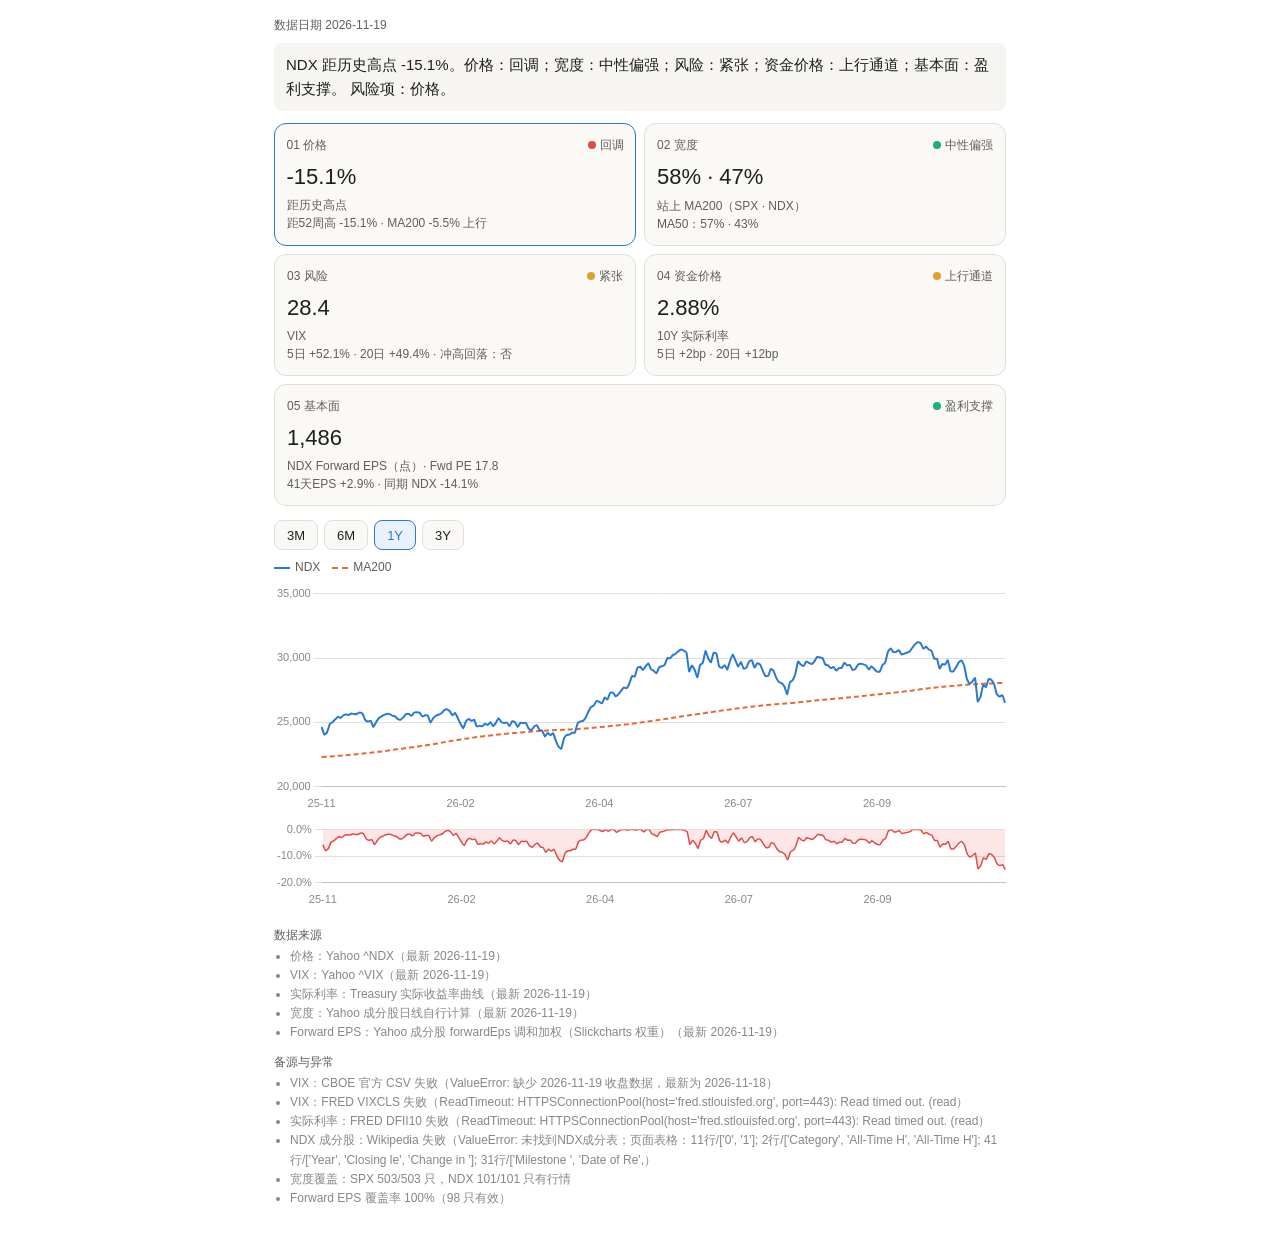
==== reports/latest.html @ 40c43c20 "Update NDX5S after market close" ====
<!doctype html>
<html lang="zh-CN"><head><meta charset="utf-8">
<meta name="viewport" content="width=device-width,initial-scale=1">
<title>投资日报</title>
<style>
:root{--bg:#fff;--sf:#f6f5f1;--cd:#faf9f6;--bd:#e1e0d9;--tx:#1f1f1d;--tx2:#5f5e5a;--mut:#898781;--ac:#2a78d6;--acbg:#e8f1fc;--ok:#1baf7a;--warn:#e0a02e;--bad:#e34948}
@media(prefers-color-scheme:dark){:root{--bg:#161615;--sf:#1f1f1d;--cd:#1f1f1d;--bd:#33332f;--tx:#ecebe6;--tx2:#a8a69f;--mut:#898781;--ac:#3987e5;--acbg:#1b2a3d}}
*{box-sizing:border-box}
body{margin:0;background:var(--bg);color:var(--tx);font:15px/1.6 -apple-system,BlinkMacSystemFont,"PingFang SC","Hiragino Sans GB","Microsoft YaHei",sans-serif}
main{max-width:760px;margin:0 auto;padding:16px 14px 32px}
.row{display:flex;justify-content:space-between;font-size:12px;color:var(--tx2);margin-bottom:8px}
#ov{background:var(--sf);border-radius:8px;padding:10px 12px;margin-bottom:12px}
#cards{display:grid;grid-template-columns:repeat(2,minmax(0,1fr));gap:8px;margin-bottom:14px}
.card{background:var(--cd);border:.5px solid var(--bd);border-radius:12px;padding:12px;cursor:pointer;min-width:0}
.card.on{border:1.5px solid var(--ac);padding:11.5px}
.card:focus-visible,.chip:focus-visible{outline:2px solid var(--ac);outline-offset:2px}
.hd{display:flex;justify-content:space-between;align-items:center;font-size:12px;color:var(--tx2)}
.hd i{width:8px;height:8px;border-radius:50%;display:inline-block;margin-right:4px}
.big{font-size:22px;font-weight:500;margin:4px 0 2px}
.sub{font-size:12px;color:var(--tx2);line-height:1.5;min-height:18px}
#chips{display:flex;gap:6px;margin-bottom:8px}
.chip{height:30px;padding:0 12px;font-size:13px;border:.5px solid var(--bd);border-radius:8px;background:var(--cd);color:var(--tx);cursor:pointer}
.chip.on{background:var(--acbg);color:var(--ac);border-color:var(--ac)}
#lg{display:flex;flex-wrap:wrap;gap:4px 12px;font-size:12px;color:var(--tx2);margin-bottom:6px}
#lg span{display:flex;align-items:center;gap:5px}
#nt,#msg{font-size:12px;color:var(--mut);margin-bottom:6px}
#msg{font-size:14px;padding:40px 0;text-align:center}
.w{position:relative;width:100%}
#foot{margin-top:16px;font-size:12px;color:var(--mut);line-height:1.6}
#foot h3{font-size:12px;font-weight:500;color:var(--tx2);margin:10px 0 2px}
#foot ul{margin:0;padding-left:16px}
</style></head><body><main>
<div class="row"><span id="dt"></span><span id="mode"></span></div>
<div id="ov"></div>
<div id="cards"></div>
<div id="chips"></div>
<div id="lg"></div><div id="nt"></div>
<div class="w" id="w1" style="height:230px"><canvas id="c1" role="img" aria-label="图表"></canvas></div>
<div id="msg" style="display:none"></div>
<div class="w" id="w2" style="height:0;margin-top:6px"><canvas id="c2" role="img" aria-label="回撤图"></canvas></div>
<div id="foot"></div>
</main>
<script>/*!
 * Chart.js v4.4.1
 * https://www.chartjs.org
 * (c) 2023 Chart.js Contributors
 * Released under the MIT License
 */
!function(t,e){"object"==typeof exports&&"undefined"!=typeof module?module.exports=e():"function"==typeof define&&define.amd?define(e):(t="undefined"!=typeof globalThis?globalThis:t||self).Chart=e()}(this,(function(){"use strict";var t=Object.freeze({__proto__:null,get Colors(){return Go},get Decimation(){return Qo},get Filler(){return ma},get Legend(){return ya},get SubTitle(){return ka},get Title(){return Ma},get Tooltip(){return Ba}});function e(){}const i=(()=>{let t=0;return()=>t++})();function s(t){return null==t}function n(t){if(Array.isArray&&Array.isArray(t))return!0;const e=Object.prototype.toString.call(t);return"[object"===e.slice(0,7)&&"Array]"===e.slice(-6)}function o(t){return null!==t&&"[object Object]"===Object.prototype.toString.call(t)}function a(t){return("number"==typeof t||t instanceof Number)&&isFinite(+t)}function r(t,e){return a(t)?t:e}function l(t,e){return void 0===t?e:t}const h=(t,e)=>"string"==typeof t&&t.endsWith("%")?parseFloat(t)/100:+t/e,c=(t,e)=>"string"==typeof t&&t.endsWith("%")?parseFloat(t)/100*e:+t;function d(t,e,i){if(t&&"function"==typeof t.call)return t.apply(i,e)}function u(t,e,i,s){let a,r,l;if(n(t))if(r=t.length,s)for(a=r-1;a>=0;a--)e.call(i,t[a],a);else for(a=0;a<r;a++)e.call(i,t[a],a);else if(o(t))for(l=Object.keys(t),r=l.length,a=0;a<r;a++)e.call(i,t[l[a]],l[a])}function f(t,e){let i,s,n,o;if(!t||!e||t.length!==e.length)return!1;for(i=0,s=t.length;i<s;++i)if(n=t[i],o=e[i],n.datasetIndex!==o.datasetIndex||n.index!==o.index)return!1;return!0}function g(t){if(n(t))return t.map(g);if(o(t)){const e=Object.create(null),i=Object.keys(t),s=i.length;let n=0;for(;n<s;++n)e[i[n]]=g(t[i[n]]);return e}return t}function p(t){return-1===["__proto__","prototype","constructor"].indexOf(t)}function m(t,e,i,s){if(!p(t))return;const n=e[t],a=i[t];o(n)&&o(a)?b(n,a,s):e[t]=g(a)}function b(t,e,i){const s=n(e)?e:[e],a=s.length;if(!o(t))return t;const r=(i=i||{}).merger||m;let l;for(let e=0;e<a;++e){if(l=s[e],!o(l))continue;const n=Object.keys(l);for(let e=0,s=n.length;e<s;++e)r(n[e],t,l,i)}return t}function x(t,e){return b(t,e,{merger:_})}function _(t,e,i){if(!p(t))return;const s=e[t],n=i[t];o(s)&&o(n)?x(s,n):Object.prototype.hasOwnProperty.call(e,t)||(e[t]=g(n))}const y={"":t=>t,x:t=>t.x,y:t=>t.y};function v(t){const e=t.split("."),i=[];let s="";for(const t of e)s+=t,s.endsWith("\\")?s=s.slice(0,-1)+".":(i.push(s),s="");return i}function M(t,e){const i=y[e]||(y[e]=function(t){const e=v(t);return t=>{for(const i of e){if(""===i)break;t=t&&t[i]}return t}}(e));return i(t)}function w(t){return t.charAt(0).toUpperCase()+t.slice(1)}const k=t=>void 0!==t,S=t=>"function"==typeof t,P=(t,e)=>{if(t.size!==e.size)return!1;for(const i of t)if(!e.has(i))return!1;return!0};function D(t){return"mouseup"===t.type||"click"===t.type||"contextmenu"===t.type}const C=Math.PI,O=2*C,A=O+C,T=Number.POSITIVE_INFINITY,L=C/180,E=C/2,R=C/4,I=2*C/3,z=Math.log10,F=Math.sign;function V(t,e,i){return Math.abs(t-e)<i}function B(t){const e=Math.round(t);t=V(t,e,t/1e3)?e:t;const i=Math.pow(10,Math.floor(z(t))),s=t/i;return(s<=1?1:s<=2?2:s<=5?5:10)*i}function W(t){const e=[],i=Math.sqrt(t);let s;for(s=1;s<i;s++)t%s==0&&(e.push(s),e.push(t/s));return i===(0|i)&&e.push(i),e.sort(((t,e)=>t-e)).pop(),e}function N(t){return!isNaN(parseFloat(t))&&isFinite(t)}function H(t,e){const i=Math.round(t);return i-e<=t&&i+e>=t}function j(t,e,i){let s,n,o;for(s=0,n=t.length;s<n;s++)o=t[s][i],isNaN(o)||(e.min=Math.min(e.min,o),e.max=Math.max(e.max,o))}function $(t){return t*(C/180)}function Y(t){return t*(180/C)}function U(t){if(!a(t))return;let e=1,i=0;for(;Math.round(t*e)/e!==t;)e*=10,i++;return i}function X(t,e){const i=e.x-t.x,s=e.y-t.y,n=Math.sqrt(i*i+s*s);let o=Math.atan2(s,i);return o<-.5*C&&(o+=O),{angle:o,distance:n}}function q(t,e){return Math.sqrt(Math.pow(e.x-t.x,2)+Math.pow(e.y-t.y,2))}function K(t,e){return(t-e+A)%O-C}function G(t){return(t%O+O)%O}function Z(t,e,i,s){const n=G(t),o=G(e),a=G(i),r=G(o-n),l=G(a-n),h=G(n-o),c=G(n-a);return n===o||n===a||s&&o===a||r>l&&h<c}function J(t,e,i){return Math.max(e,Math.min(i,t))}function Q(t){return J(t,-32768,32767)}function tt(t,e,i,s=1e-6){return t>=Math.min(e,i)-s&&t<=Math.max(e,i)+s}function et(t,e,i){i=i||(i=>t[i]<e);let s,n=t.length-1,o=0;for(;n-o>1;)s=o+n>>1,i(s)?o=s:n=s;return{lo:o,hi:n}}const it=(t,e,i,s)=>et(t,i,s?s=>{const n=t[s][e];return n<i||n===i&&t[s+1][e]===i}:s=>t[s][e]<i),st=(t,e,i)=>et(t,i,(s=>t[s][e]>=i));function nt(t,e,i){let s=0,n=t.length;for(;s<n&&t[s]<e;)s++;for(;n>s&&t[n-1]>i;)n--;return s>0||n<t.length?t.slice(s,n):t}const ot=["push","pop","shift","splice","unshift"];function at(t,e){t._chartjs?t._chartjs.listeners.push(e):(Object.defineProperty(t,"_chartjs",{configurable:!0,enumerable:!1,value:{listeners:[e]}}),ot.forEach((e=>{const i="_onData"+w(e),s=t[e];Object.defineProperty(t,e,{configurable:!0,enumerable:!1,value(...e){const n=s.apply(this,e);return t._chartjs.listeners.forEach((t=>{"function"==typeof t[i]&&t[i](...e)})),n}})})))}function rt(t,e){const i=t._chartjs;if(!i)return;const s=i.listeners,n=s.indexOf(e);-1!==n&&s.splice(n,1),s.length>0||(ot.forEach((e=>{delete t[e]})),delete t._chartjs)}function lt(t){const e=new Set(t);return e.size===t.length?t:Array.from(e)}const ht="undefined"==typeof window?function(t){return t()}:window.requestAnimationFrame;function ct(t,e){let i=[],s=!1;return function(...n){i=n,s||(s=!0,ht.call(window,(()=>{s=!1,t.apply(e,i)})))}}function dt(t,e){let i;return function(...s){return e?(clearTimeout(i),i=setTimeout(t,e,s)):t.apply(this,s),e}}const ut=t=>"start"===t?"left":"end"===t?"right":"center",ft=(t,e,i)=>"start"===t?e:"end"===t?i:(e+i)/2,gt=(t,e,i,s)=>t===(s?"left":"right")?i:"center"===t?(e+i)/2:e;function pt(t,e,i){const s=e.length;let n=0,o=s;if(t._sorted){const{iScale:a,_parsed:r}=t,l=a.axis,{min:h,max:c,minDefined:d,maxDefined:u}=a.getUserBounds();d&&(n=J(Math.min(it(r,l,h).lo,i?s:it(e,l,a.getPixelForValue(h)).lo),0,s-1)),o=u?J(Math.max(it(r,a.axis,c,!0).hi+1,i?0:it(e,l,a.getPixelForValue(c),!0).hi+1),n,s)-n:s-n}return{start:n,count:o}}function mt(t){const{xScale:e,yScale:i,_scaleRanges:s}=t,n={xmin:e.min,xmax:e.max,ymin:i.min,ymax:i.max};if(!s)return t._scaleRanges=n,!0;const o=s.xmin!==e.min||s.xmax!==e.max||s.ymin!==i.min||s.ymax!==i.max;return Object.assign(s,n),o}class bt{constructor(){this._request=null,this._charts=new Map,this._running=!1,this._lastDate=void 0}_notify(t,e,i,s){const n=e.listeners[s],o=e.duration;n.forEach((s=>s({chart:t,initial:e.initial,numSteps:o,currentStep:Math.min(i-e.start,o)})))}_refresh(){this._request||(this._running=!0,this._request=ht.call(window,(()=>{this._update(),this._request=null,this._running&&this._refresh()})))}_update(t=Date.now()){let e=0;this._charts.forEach(((i,s)=>{if(!i.running||!i.items.length)return;const n=i.items;let o,a=n.length-1,r=!1;for(;a>=0;--a)o=n[a],o._active?(o._total>i.duration&&(i.duration=o._total),o.tick(t),r=!0):(n[a]=n[n.length-1],n.pop());r&&(s.draw(),this._notify(s,i,t,"progress")),n.length||(i.running=!1,this._notify(s,i,t,"complete"),i.initial=!1),e+=n.length})),this._lastDate=t,0===e&&(this._running=!1)}_getAnims(t){const e=this._charts;let i=e.get(t);return i||(i={running:!1,initial:!0,items:[],listeners:{complete:[],progress:[]}},e.set(t,i)),i}listen(t,e,i){this._getAnims(t).listeners[e].push(i)}add(t,e){e&&e.length&&this._getAnims(t).items.push(...e)}has(t){return this._getAnims(t).items.length>0}start(t){const e=this._charts.get(t);e&&(e.running=!0,e.start=Date.now(),e.duration=e.items.reduce(((t,e)=>Math.max(t,e._duration)),0),this._refresh())}running(t){if(!this._running)return!1;const e=this._charts.get(t);return!!(e&&e.running&&e.items.length)}stop(t){const e=this._charts.get(t);if(!e||!e.items.length)return;const i=e.items;let s=i.length-1;for(;s>=0;--s)i[s].cancel();e.items=[],this._notify(t,e,Date.now(),"complete")}remove(t){return this._charts.delete(t)}}var xt=new bt;
/*!
 * @kurkle/color v0.3.2
 * https://github.com/kurkle/color#readme
 * (c) 2023 Jukka Kurkela
 * Released under the MIT License
 */function _t(t){return t+.5|0}const yt=(t,e,i)=>Math.max(Math.min(t,i),e);function vt(t){return yt(_t(2.55*t),0,255)}function Mt(t){return yt(_t(255*t),0,255)}function wt(t){return yt(_t(t/2.55)/100,0,1)}function kt(t){return yt(_t(100*t),0,100)}const St={0:0,1:1,2:2,3:3,4:4,5:5,6:6,7:7,8:8,9:9,A:10,B:11,C:12,D:13,E:14,F:15,a:10,b:11,c:12,d:13,e:14,f:15},Pt=[..."0123456789ABCDEF"],Dt=t=>Pt[15&t],Ct=t=>Pt[(240&t)>>4]+Pt[15&t],Ot=t=>(240&t)>>4==(15&t);function At(t){var e=(t=>Ot(t.r)&&Ot(t.g)&&Ot(t.b)&&Ot(t.a))(t)?Dt:Ct;return t?"#"+e(t.r)+e(t.g)+e(t.b)+((t,e)=>t<255?e(t):"")(t.a,e):void 0}const Tt=/^(hsla?|hwb|hsv)\(\s*([-+.e\d]+)(?:deg)?[\s,]+([-+.e\d]+)%[\s,]+([-+.e\d]+)%(?:[\s,]+([-+.e\d]+)(%)?)?\s*\)$/;function Lt(t,e,i){const s=e*Math.min(i,1-i),n=(e,n=(e+t/30)%12)=>i-s*Math.max(Math.min(n-3,9-n,1),-1);return[n(0),n(8),n(4)]}function Et(t,e,i){const s=(s,n=(s+t/60)%6)=>i-i*e*Math.max(Math.min(n,4-n,1),0);return[s(5),s(3),s(1)]}function Rt(t,e,i){const s=Lt(t,1,.5);let n;for(e+i>1&&(n=1/(e+i),e*=n,i*=n),n=0;n<3;n++)s[n]*=1-e-i,s[n]+=e;return s}function It(t){const e=t.r/255,i=t.g/255,s=t.b/255,n=Math.max(e,i,s),o=Math.min(e,i,s),a=(n+o)/2;let r,l,h;return n!==o&&(h=n-o,l=a>.5?h/(2-n-o):h/(n+o),r=function(t,e,i,s,n){return t===n?(e-i)/s+(e<i?6:0):e===n?(i-t)/s+2:(t-e)/s+4}(e,i,s,h,n),r=60*r+.5),[0|r,l||0,a]}function zt(t,e,i,s){return(Array.isArray(e)?t(e[0],e[1],e[2]):t(e,i,s)).map(Mt)}function Ft(t,e,i){return zt(Lt,t,e,i)}function Vt(t){return(t%360+360)%360}function Bt(t){const e=Tt.exec(t);let i,s=255;if(!e)return;e[5]!==i&&(s=e[6]?vt(+e[5]):Mt(+e[5]));const n=Vt(+e[2]),o=+e[3]/100,a=+e[4]/100;return i="hwb"===e[1]?function(t,e,i){return zt(Rt,t,e,i)}(n,o,a):"hsv"===e[1]?function(t,e,i){return zt(Et,t,e,i)}(n,o,a):Ft(n,o,a),{r:i[0],g:i[1],b:i[2],a:s}}const Wt={x:"dark",Z:"light",Y:"re",X:"blu",W:"gr",V:"medium",U:"slate",A:"ee",T:"ol",S:"or",B:"ra",C:"lateg",D:"ights",R:"in",Q:"turquois",E:"hi",P:"ro",O:"al",N:"le",M:"de",L:"yello",F:"en",K:"ch",G:"arks",H:"ea",I:"ightg",J:"wh"},Nt={OiceXe:"f0f8ff",antiquewEte:"faebd7",aqua:"ffff",aquamarRe:"7fffd4",azuY:"f0ffff",beige:"f5f5dc",bisque:"ffe4c4",black:"0",blanKedOmond:"ffebcd",Xe:"ff",XeviTet:"8a2be2",bPwn:"a52a2a",burlywood:"deb887",caMtXe:"5f9ea0",KartYuse:"7fff00",KocTate:"d2691e",cSO:"ff7f50",cSnflowerXe:"6495ed",cSnsilk:"fff8dc",crimson:"dc143c",cyan:"ffff",xXe:"8b",xcyan:"8b8b",xgTMnPd:"b8860b",xWay:"a9a9a9",xgYF:"6400",xgYy:"a9a9a9",xkhaki:"bdb76b",xmagFta:"8b008b",xTivegYF:"556b2f",xSange:"ff8c00",xScEd:"9932cc",xYd:"8b0000",xsOmon:"e9967a",xsHgYF:"8fbc8f",xUXe:"483d8b",xUWay:"2f4f4f",xUgYy:"2f4f4f",xQe:"ced1",xviTet:"9400d3",dAppRk:"ff1493",dApskyXe:"bfff",dimWay:"696969",dimgYy:"696969",dodgerXe:"1e90ff",fiYbrick:"b22222",flSOwEte:"fffaf0",foYstWAn:"228b22",fuKsia:"ff00ff",gaRsbSo:"dcdcdc",ghostwEte:"f8f8ff",gTd:"ffd700",gTMnPd:"daa520",Way:"808080",gYF:"8000",gYFLw:"adff2f",gYy:"808080",honeyMw:"f0fff0",hotpRk:"ff69b4",RdianYd:"cd5c5c",Rdigo:"4b0082",ivSy:"fffff0",khaki:"f0e68c",lavFMr:"e6e6fa",lavFMrXsh:"fff0f5",lawngYF:"7cfc00",NmoncEffon:"fffacd",ZXe:"add8e6",ZcSO:"f08080",Zcyan:"e0ffff",ZgTMnPdLw:"fafad2",ZWay:"d3d3d3",ZgYF:"90ee90",ZgYy:"d3d3d3",ZpRk:"ffb6c1",ZsOmon:"ffa07a",ZsHgYF:"20b2aa",ZskyXe:"87cefa",ZUWay:"778899",ZUgYy:"778899",ZstAlXe:"b0c4de",ZLw:"ffffe0",lime:"ff00",limegYF:"32cd32",lRF:"faf0e6",magFta:"ff00ff",maPon:"800000",VaquamarRe:"66cdaa",VXe:"cd",VScEd:"ba55d3",VpurpN:"9370db",VsHgYF:"3cb371",VUXe:"7b68ee",VsprRggYF:"fa9a",VQe:"48d1cc",VviTetYd:"c71585",midnightXe:"191970",mRtcYam:"f5fffa",mistyPse:"ffe4e1",moccasR:"ffe4b5",navajowEte:"ffdead",navy:"80",Tdlace:"fdf5e6",Tive:"808000",TivedBb:"6b8e23",Sange:"ffa500",SangeYd:"ff4500",ScEd:"da70d6",pOegTMnPd:"eee8aa",pOegYF:"98fb98",pOeQe:"afeeee",pOeviTetYd:"db7093",papayawEp:"ffefd5",pHKpuff:"ffdab9",peru:"cd853f",pRk:"ffc0cb",plum:"dda0dd",powMrXe:"b0e0e6",purpN:"800080",YbeccapurpN:"663399",Yd:"ff0000",Psybrown:"bc8f8f",PyOXe:"4169e1",saddNbPwn:"8b4513",sOmon:"fa8072",sandybPwn:"f4a460",sHgYF:"2e8b57",sHshell:"fff5ee",siFna:"a0522d",silver:"c0c0c0",skyXe:"87ceeb",UXe:"6a5acd",UWay:"708090",UgYy:"708090",snow:"fffafa",sprRggYF:"ff7f",stAlXe:"4682b4",tan:"d2b48c",teO:"8080",tEstN:"d8bfd8",tomato:"ff6347",Qe:"40e0d0",viTet:"ee82ee",JHt:"f5deb3",wEte:"ffffff",wEtesmoke:"f5f5f5",Lw:"ffff00",LwgYF:"9acd32"};let Ht;function jt(t){Ht||(Ht=function(){const t={},e=Object.keys(Nt),i=Object.keys(Wt);let s,n,o,a,r;for(s=0;s<e.length;s++){for(a=r=e[s],n=0;n<i.length;n++)o=i[n],r=r.replace(o,Wt[o]);o=parseInt(Nt[a],16),t[r]=[o>>16&255,o>>8&255,255&o]}return t}(),Ht.transparent=[0,0,0,0]);const e=Ht[t.toLowerCase()];return e&&{r:e[0],g:e[1],b:e[2],a:4===e.length?e[3]:255}}const $t=/^rgba?\(\s*([-+.\d]+)(%)?[\s,]+([-+.e\d]+)(%)?[\s,]+([-+.e\d]+)(%)?(?:[\s,/]+([-+.e\d]+)(%)?)?\s*\)$/;const Yt=t=>t<=.0031308?12.92*t:1.055*Math.pow(t,1/2.4)-.055,Ut=t=>t<=.04045?t/12.92:Math.pow((t+.055)/1.055,2.4);function Xt(t,e,i){if(t){let s=It(t);s[e]=Math.max(0,Math.min(s[e]+s[e]*i,0===e?360:1)),s=Ft(s),t.r=s[0],t.g=s[1],t.b=s[2]}}function qt(t,e){return t?Object.assign(e||{},t):t}function Kt(t){var e={r:0,g:0,b:0,a:255};return Array.isArray(t)?t.length>=3&&(e={r:t[0],g:t[1],b:t[2],a:255},t.length>3&&(e.a=Mt(t[3]))):(e=qt(t,{r:0,g:0,b:0,a:1})).a=Mt(e.a),e}function Gt(t){return"r"===t.charAt(0)?function(t){const e=$t.exec(t);let i,s,n,o=255;if(e){if(e[7]!==i){const t=+e[7];o=e[8]?vt(t):yt(255*t,0,255)}return i=+e[1],s=+e[3],n=+e[5],i=255&(e[2]?vt(i):yt(i,0,255)),s=255&(e[4]?vt(s):yt(s,0,255)),n=255&(e[6]?vt(n):yt(n,0,255)),{r:i,g:s,b:n,a:o}}}(t):Bt(t)}class Zt{constructor(t){if(t instanceof Zt)return t;const e=typeof t;let i;var s,n,o;"object"===e?i=Kt(t):"string"===e&&(o=(s=t).length,"#"===s[0]&&(4===o||5===o?n={r:255&17*St[s[1]],g:255&17*St[s[2]],b:255&17*St[s[3]],a:5===o?17*St[s[4]]:255}:7!==o&&9!==o||(n={r:St[s[1]]<<4|St[s[2]],g:St[s[3]]<<4|St[s[4]],b:St[s[5]]<<4|St[s[6]],a:9===o?St[s[7]]<<4|St[s[8]]:255})),i=n||jt(t)||Gt(t)),this._rgb=i,this._valid=!!i}get valid(){return this._valid}get rgb(){var t=qt(this._rgb);return t&&(t.a=wt(t.a)),t}set rgb(t){this._rgb=Kt(t)}rgbString(){return this._valid?(t=this._rgb)&&(t.a<255?`rgba(${t.r}, ${t.g}, ${t.b}, ${wt(t.a)})`:`rgb(${t.r}, ${t.g}, ${t.b})`):void 0;var t}hexString(){return this._valid?At(this._rgb):void 0}hslString(){return this._valid?function(t){if(!t)return;const e=It(t),i=e[0],s=kt(e[1]),n=kt(e[2]);return t.a<255?`hsla(${i}, ${s}%, ${n}%, ${wt(t.a)})`:`hsl(${i}, ${s}%, ${n}%)`}(this._rgb):void 0}mix(t,e){if(t){const i=this.rgb,s=t.rgb;let n;const o=e===n?.5:e,a=2*o-1,r=i.a-s.a,l=((a*r==-1?a:(a+r)/(1+a*r))+1)/2;n=1-l,i.r=255&l*i.r+n*s.r+.5,i.g=255&l*i.g+n*s.g+.5,i.b=255&l*i.b+n*s.b+.5,i.a=o*i.a+(1-o)*s.a,this.rgb=i}return this}interpolate(t,e){return t&&(this._rgb=function(t,e,i){const s=Ut(wt(t.r)),n=Ut(wt(t.g)),o=Ut(wt(t.b));return{r:Mt(Yt(s+i*(Ut(wt(e.r))-s))),g:Mt(Yt(n+i*(Ut(wt(e.g))-n))),b:Mt(Yt(o+i*(Ut(wt(e.b))-o))),a:t.a+i*(e.a-t.a)}}(this._rgb,t._rgb,e)),this}clone(){return new Zt(this.rgb)}alpha(t){return this._rgb.a=Mt(t),this}clearer(t){return this._rgb.a*=1-t,this}greyscale(){const t=this._rgb,e=_t(.3*t.r+.59*t.g+.11*t.b);return t.r=t.g=t.b=e,this}opaquer(t){return this._rgb.a*=1+t,this}negate(){const t=this._rgb;return t.r=255-t.r,t.g=255-t.g,t.b=255-t.b,this}lighten(t){return Xt(this._rgb,2,t),this}darken(t){return Xt(this._rgb,2,-t),this}saturate(t){return Xt(this._rgb,1,t),this}desaturate(t){return Xt(this._rgb,1,-t),this}rotate(t){return function(t,e){var i=It(t);i[0]=Vt(i[0]+e),i=Ft(i),t.r=i[0],t.g=i[1],t.b=i[2]}(this._rgb,t),this}}function Jt(t){if(t&&"object"==typeof t){const e=t.toString();return"[object CanvasPattern]"===e||"[object CanvasGradient]"===e}return!1}function Qt(t){return Jt(t)?t:new Zt(t)}function te(t){return Jt(t)?t:new Zt(t).saturate(.5).darken(.1).hexString()}const ee=["x","y","borderWidth","radius","tension"],ie=["color","borderColor","backgroundColor"];const se=new Map;function ne(t,e,i){return function(t,e){e=e||{};const i=t+JSON.stringify(e);let s=se.get(i);return s||(s=new Intl.NumberFormat(t,e),se.set(i,s)),s}(e,i).format(t)}const oe={values:t=>n(t)?t:""+t,numeric(t,e,i){if(0===t)return"0";const s=this.chart.options.locale;let n,o=t;if(i.length>1){const e=Math.max(Math.abs(i[0].value),Math.abs(i[i.length-1].value));(e<1e-4||e>1e15)&&(n="scientific"),o=function(t,e){let i=e.length>3?e[2].value-e[1].value:e[1].value-e[0].value;Math.abs(i)>=1&&t!==Math.floor(t)&&(i=t-Math.floor(t));return i}(t,i)}const a=z(Math.abs(o)),r=isNaN(a)?1:Math.max(Math.min(-1*Math.floor(a),20),0),l={notation:n,minimumFractionDigits:r,maximumFractionDigits:r};return Object.assign(l,this.options.ticks.format),ne(t,s,l)},logarithmic(t,e,i){if(0===t)return"0";const s=i[e].significand||t/Math.pow(10,Math.floor(z(t)));return[1,2,3,5,10,15].includes(s)||e>.8*i.length?oe.numeric.call(this,t,e,i):""}};var ae={formatters:oe};const re=Object.create(null),le=Object.create(null);function he(t,e){if(!e)return t;const i=e.split(".");for(let e=0,s=i.length;e<s;++e){const s=i[e];t=t[s]||(t[s]=Object.create(null))}return t}function ce(t,e,i){return"string"==typeof e?b(he(t,e),i):b(he(t,""),e)}class de{constructor(t,e){this.animation=void 0,this.backgroundColor="rgba(0,0,0,0.1)",this.borderColor="rgba(0,0,0,0.1)",this.color="#666",this.datasets={},this.devicePixelRatio=t=>t.chart.platform.getDevicePixelRatio(),this.elements={},this.events=["mousemove","mouseout","click","touchstart","touchmove"],this.font={family:"'Helvetica Neue', 'Helvetica', 'Arial', sans-serif",size:12,style:"normal",lineHeight:1.2,weight:null},this.hover={},this.hoverBackgroundColor=(t,e)=>te(e.backgroundColor),this.hoverBorderColor=(t,e)=>te(e.borderColor),this.hoverColor=(t,e)=>te(e.color),this.indexAxis="x",this.interaction={mode:"nearest",intersect:!0,includeInvisible:!1},this.maintainAspectRatio=!0,this.onHover=null,this.onClick=null,this.parsing=!0,this.plugins={},this.responsive=!0,this.scale=void 0,this.scales={},this.showLine=!0,this.drawActiveElementsOnTop=!0,this.describe(t),this.apply(e)}set(t,e){return ce(this,t,e)}get(t){return he(this,t)}describe(t,e){return ce(le,t,e)}override(t,e){return ce(re,t,e)}route(t,e,i,s){const n=he(this,t),a=he(this,i),r="_"+e;Object.defineProperties(n,{[r]:{value:n[e],writable:!0},[e]:{enumerable:!0,get(){const t=this[r],e=a[s];return o(t)?Object.assign({},e,t):l(t,e)},set(t){this[r]=t}}})}apply(t){t.forEach((t=>t(this)))}}var ue=new de({_scriptable:t=>!t.startsWith("on"),_indexable:t=>"events"!==t,hover:{_fallback:"interaction"},interaction:{_scriptable:!1,_indexable:!1}},[function(t){t.set("animation",{delay:void 0,duration:1e3,easing:"easeOutQuart",fn:void 0,from:void 0,loop:void 0,to:void 0,type:void 0}),t.describe("animation",{_fallback:!1,_indexable:!1,_scriptable:t=>"onProgress"!==t&&"onComplete"!==t&&"fn"!==t}),t.set("animations",{colors:{type:"color",properties:ie},numbers:{type:"number",properties:ee}}),t.describe("animations",{_fallback:"animation"}),t.set("transitions",{active:{animation:{duration:400}},resize:{animation:{duration:0}},show:{animations:{colors:{from:"transparent"},visible:{type:"boolean",duration:0}}},hide:{animations:{colors:{to:"transparent"},visible:{type:"boolean",easing:"linear",fn:t=>0|t}}}})},function(t){t.set("layout",{autoPadding:!0,padding:{top:0,right:0,bottom:0,left:0}})},function(t){t.set("scale",{display:!0,offset:!1,reverse:!1,beginAtZero:!1,bounds:"ticks",clip:!0,grace:0,grid:{display:!0,lineWidth:1,drawOnChartArea:!0,drawTicks:!0,tickLength:8,tickWidth:(t,e)=>e.lineWidth,tickColor:(t,e)=>e.color,offset:!1},border:{display:!0,dash:[],dashOffset:0,width:1},title:{display:!1,text:"",padding:{top:4,bottom:4}},ticks:{minRotation:0,maxRotation:50,mirror:!1,textStrokeWidth:0,textStrokeColor:"",padding:3,display:!0,autoSkip:!0,autoSkipPadding:3,labelOffset:0,callback:ae.formatters.values,minor:{},major:{},align:"center",crossAlign:"near",showLabelBackdrop:!1,backdropColor:"rgba(255, 255, 255, 0.75)",backdropPadding:2}}),t.route("scale.ticks","color","","color"),t.route("scale.grid","color","","borderColor"),t.route("scale.border","color","","borderColor"),t.route("scale.title","color","","color"),t.describe("scale",{_fallback:!1,_scriptable:t=>!t.startsWith("before")&&!t.startsWith("after")&&"callback"!==t&&"parser"!==t,_indexable:t=>"borderDash"!==t&&"tickBorderDash"!==t&&"dash"!==t}),t.describe("scales",{_fallback:"scale"}),t.describe("scale.ticks",{_scriptable:t=>"backdropPadding"!==t&&"callback"!==t,_indexable:t=>"backdropPadding"!==t})}]);function fe(){return"undefined"!=typeof window&&"undefined"!=typeof document}function ge(t){let e=t.parentNode;return e&&"[object ShadowRoot]"===e.toString()&&(e=e.host),e}function pe(t,e,i){let s;return"string"==typeof t?(s=parseInt(t,10),-1!==t.indexOf("%")&&(s=s/100*e.parentNode[i])):s=t,s}const me=t=>t.ownerDocument.defaultView.getComputedStyle(t,null);function be(t,e){return me(t).getPropertyValue(e)}const xe=["top","right","bottom","left"];function _e(t,e,i){const s={};i=i?"-"+i:"";for(let n=0;n<4;n++){const o=xe[n];s[o]=parseFloat(t[e+"-"+o+i])||0}return s.width=s.left+s.right,s.height=s.top+s.bottom,s}const ye=(t,e,i)=>(t>0||e>0)&&(!i||!i.shadowRoot);function ve(t,e){if("native"in t)return t;const{canvas:i,currentDevicePixelRatio:s}=e,n=me(i),o="border-box"===n.boxSizing,a=_e(n,"padding"),r=_e(n,"border","width"),{x:l,y:h,box:c}=function(t,e){const i=t.touches,s=i&&i.length?i[0]:t,{offsetX:n,offsetY:o}=s;let a,r,l=!1;if(ye(n,o,t.target))a=n,r=o;else{const t=e.getBoundingClientRect();a=s.clientX-t.left,r=s.clientY-t.top,l=!0}return{x:a,y:r,box:l}}(t,i),d=a.left+(c&&r.left),u=a.top+(c&&r.top);let{width:f,height:g}=e;return o&&(f-=a.width+r.width,g-=a.height+r.height),{x:Math.round((l-d)/f*i.width/s),y:Math.round((h-u)/g*i.height/s)}}const Me=t=>Math.round(10*t)/10;function we(t,e,i,s){const n=me(t),o=_e(n,"margin"),a=pe(n.maxWidth,t,"clientWidth")||T,r=pe(n.maxHeight,t,"clientHeight")||T,l=function(t,e,i){let s,n;if(void 0===e||void 0===i){const o=ge(t);if(o){const t=o.getBoundingClientRect(),a=me(o),r=_e(a,"border","width"),l=_e(a,"padding");e=t.width-l.width-r.width,i=t.height-l.height-r.height,s=pe(a.maxWidth,o,"clientWidth"),n=pe(a.maxHeight,o,"clientHeight")}else e=t.clientWidth,i=t.clientHeight}return{width:e,height:i,maxWidth:s||T,maxHeight:n||T}}(t,e,i);let{width:h,height:c}=l;if("content-box"===n.boxSizing){const t=_e(n,"border","width"),e=_e(n,"padding");h-=e.width+t.width,c-=e.height+t.height}h=Math.max(0,h-o.width),c=Math.max(0,s?h/s:c-o.height),h=Me(Math.min(h,a,l.maxWidth)),c=Me(Math.min(c,r,l.maxHeight)),h&&!c&&(c=Me(h/2));return(void 0!==e||void 0!==i)&&s&&l.height&&c>l.height&&(c=l.height,h=Me(Math.floor(c*s))),{width:h,height:c}}function ke(t,e,i){const s=e||1,n=Math.floor(t.height*s),o=Math.floor(t.width*s);t.height=Math.floor(t.height),t.width=Math.floor(t.width);const a=t.canvas;return a.style&&(i||!a.style.height&&!a.style.width)&&(a.style.height=`${t.height}px`,a.style.width=`${t.width}px`),(t.currentDevicePixelRatio!==s||a.height!==n||a.width!==o)&&(t.currentDevicePixelRatio=s,a.height=n,a.width=o,t.ctx.setTransform(s,0,0,s,0,0),!0)}const Se=function(){let t=!1;try{const e={get passive(){return t=!0,!1}};fe()&&(window.addEventListener("test",null,e),window.removeEventListener("test",null,e))}catch(t){}return t}();function Pe(t,e){const i=be(t,e),s=i&&i.match(/^(\d+)(\.\d+)?px$/);return s?+s[1]:void 0}function De(t){return!t||s(t.size)||s(t.family)?null:(t.style?t.style+" ":"")+(t.weight?t.weight+" ":"")+t.size+"px "+t.family}function Ce(t,e,i,s,n){let o=e[n];return o||(o=e[n]=t.measureText(n).width,i.push(n)),o>s&&(s=o),s}function Oe(t,e,i,s){let o=(s=s||{}).data=s.data||{},a=s.garbageCollect=s.garbageCollect||[];s.font!==e&&(o=s.data={},a=s.garbageCollect=[],s.font=e),t.save(),t.font=e;let r=0;const l=i.length;let h,c,d,u,f;for(h=0;h<l;h++)if(u=i[h],null==u||n(u)){if(n(u))for(c=0,d=u.length;c<d;c++)f=u[c],null==f||n(f)||(r=Ce(t,o,a,r,f))}else r=Ce(t,o,a,r,u);t.restore();const g=a.length/2;if(g>i.length){for(h=0;h<g;h++)delete o[a[h]];a.splice(0,g)}return r}function Ae(t,e,i){const s=t.currentDevicePixelRatio,n=0!==i?Math.max(i/2,.5):0;return Math.round((e-n)*s)/s+n}function Te(t,e){(e=e||t.getContext("2d")).save(),e.resetTransform(),e.clearRect(0,0,t.width,t.height),e.restore()}function Le(t,e,i,s){Ee(t,e,i,s,null)}function Ee(t,e,i,s,n){let o,a,r,l,h,c,d,u;const f=e.pointStyle,g=e.rotation,p=e.radius;let m=(g||0)*L;if(f&&"object"==typeof f&&(o=f.toString(),"[object HTMLImageElement]"===o||"[object HTMLCanvasElement]"===o))return t.save(),t.translate(i,s),t.rotate(m),t.drawImage(f,-f.width/2,-f.height/2,f.width,f.height),void t.restore();if(!(isNaN(p)||p<=0)){switch(t.beginPath(),f){default:n?t.ellipse(i,s,n/2,p,0,0,O):t.arc(i,s,p,0,O),t.closePath();break;case"triangle":c=n?n/2:p,t.moveTo(i+Math.sin(m)*c,s-Math.cos(m)*p),m+=I,t.lineTo(i+Math.sin(m)*c,s-Math.cos(m)*p),m+=I,t.lineTo(i+Math.sin(m)*c,s-Math.cos(m)*p),t.closePath();break;case"rectRounded":h=.516*p,l=p-h,a=Math.cos(m+R)*l,d=Math.cos(m+R)*(n?n/2-h:l),r=Math.sin(m+R)*l,u=Math.sin(m+R)*(n?n/2-h:l),t.arc(i-d,s-r,h,m-C,m-E),t.arc(i+u,s-a,h,m-E,m),t.arc(i+d,s+r,h,m,m+E),t.arc(i-u,s+a,h,m+E,m+C),t.closePath();break;case"rect":if(!g){l=Math.SQRT1_2*p,c=n?n/2:l,t.rect(i-c,s-l,2*c,2*l);break}m+=R;case"rectRot":d=Math.cos(m)*(n?n/2:p),a=Math.cos(m)*p,r=Math.sin(m)*p,u=Math.sin(m)*(n?n/2:p),t.moveTo(i-d,s-r),t.lineTo(i+u,s-a),t.lineTo(i+d,s+r),t.lineTo(i-u,s+a),t.closePath();break;case"crossRot":m+=R;case"cross":d=Math.cos(m)*(n?n/2:p),a=Math.cos(m)*p,r=Math.sin(m)*p,u=Math.sin(m)*(n?n/2:p),t.moveTo(i-d,s-r),t.lineTo(i+d,s+r),t.moveTo(i+u,s-a),t.lineTo(i-u,s+a);break;case"star":d=Math.cos(m)*(n?n/2:p),a=Math.cos(m)*p,r=Math.sin(m)*p,u=Math.sin(m)*(n?n/2:p),t.moveTo(i-d,s-r),t.lineTo(i+d,s+r),t.moveTo(i+u,s-a),t.lineTo(i-u,s+a),m+=R,d=Math.cos(m)*(n?n/2:p),a=Math.cos(m)*p,r=Math.sin(m)*p,u=Math.sin(m)*(n?n/2:p),t.moveTo(i-d,s-r),t.lineTo(i+d,s+r),t.moveTo(i+u,s-a),t.lineTo(i-u,s+a);break;case"line":a=n?n/2:Math.cos(m)*p,r=Math.sin(m)*p,t.moveTo(i-a,s-r),t.lineTo(i+a,s+r);break;case"dash":t.moveTo(i,s),t.lineTo(i+Math.cos(m)*(n?n/2:p),s+Math.sin(m)*p);break;case!1:t.closePath()}t.fill(),e.borderWidth>0&&t.stroke()}}function Re(t,e,i){return i=i||.5,!e||t&&t.x>e.left-i&&t.x<e.right+i&&t.y>e.top-i&&t.y<e.bottom+i}function Ie(t,e){t.save(),t.beginPath(),t.rect(e.left,e.top,e.right-e.left,e.bottom-e.top),t.clip()}function ze(t){t.restore()}function Fe(t,e,i,s,n){if(!e)return t.lineTo(i.x,i.y);if("middle"===n){const s=(e.x+i.x)/2;t.lineTo(s,e.y),t.lineTo(s,i.y)}else"after"===n!=!!s?t.lineTo(e.x,i.y):t.lineTo(i.x,e.y);t.lineTo(i.x,i.y)}function Ve(t,e,i,s){if(!e)return t.lineTo(i.x,i.y);t.bezierCurveTo(s?e.cp1x:e.cp2x,s?e.cp1y:e.cp2y,s?i.cp2x:i.cp1x,s?i.cp2y:i.cp1y,i.x,i.y)}function Be(t,e,i,s,n){if(n.strikethrough||n.underline){const o=t.measureText(s),a=e-o.actualBoundingBoxLeft,r=e+o.actualBoundingBoxRight,l=i-o.actualBoundingBoxAscent,h=i+o.actualBoundingBoxDescent,c=n.strikethrough?(l+h)/2:h;t.strokeStyle=t.fillStyle,t.beginPath(),t.lineWidth=n.decorationWidth||2,t.moveTo(a,c),t.lineTo(r,c),t.stroke()}}function We(t,e){const i=t.fillStyle;t.fillStyle=e.color,t.fillRect(e.left,e.top,e.width,e.height),t.fillStyle=i}function Ne(t,e,i,o,a,r={}){const l=n(e)?e:[e],h=r.strokeWidth>0&&""!==r.strokeColor;let c,d;for(t.save(),t.font=a.string,function(t,e){e.translation&&t.translate(e.translation[0],e.translation[1]),s(e.rotation)||t.rotate(e.rotation),e.color&&(t.fillStyle=e.color),e.textAlign&&(t.textAlign=e.textAlign),e.textBaseline&&(t.textBaseline=e.textBaseline)}(t,r),c=0;c<l.length;++c)d=l[c],r.backdrop&&We(t,r.backdrop),h&&(r.strokeColor&&(t.strokeStyle=r.strokeColor),s(r.strokeWidth)||(t.lineWidth=r.strokeWidth),t.strokeText(d,i,o,r.maxWidth)),t.fillText(d,i,o,r.maxWidth),Be(t,i,o,d,r),o+=Number(a.lineHeight);t.restore()}function He(t,e){const{x:i,y:s,w:n,h:o,radius:a}=e;t.arc(i+a.topLeft,s+a.topLeft,a.topLeft,1.5*C,C,!0),t.lineTo(i,s+o-a.bottomLeft),t.arc(i+a.bottomLeft,s+o-a.bottomLeft,a.bottomLeft,C,E,!0),t.lineTo(i+n-a.bottomRight,s+o),t.arc(i+n-a.bottomRight,s+o-a.bottomRight,a.bottomRight,E,0,!0),t.lineTo(i+n,s+a.topRight),t.arc(i+n-a.topRight,s+a.topRight,a.topRight,0,-E,!0),t.lineTo(i+a.topLeft,s)}function je(t,e=[""],i,s,n=(()=>t[0])){const o=i||t;void 0===s&&(s=ti("_fallback",t));const a={[Symbol.toStringTag]:"Object",_cacheable:!0,_scopes:t,_rootScopes:o,_fallback:s,_getTarget:n,override:i=>je([i,...t],e,o,s)};return new Proxy(a,{deleteProperty:(e,i)=>(delete e[i],delete e._keys,delete t[0][i],!0),get:(i,s)=>qe(i,s,(()=>function(t,e,i,s){let n;for(const o of e)if(n=ti(Ue(o,t),i),void 0!==n)return Xe(t,n)?Je(i,s,t,n):n}(s,e,t,i))),getOwnPropertyDescriptor:(t,e)=>Reflect.getOwnPropertyDescriptor(t._scopes[0],e),getPrototypeOf:()=>Reflect.getPrototypeOf(t[0]),has:(t,e)=>ei(t).includes(e),ownKeys:t=>ei(t),set(t,e,i){const s=t._storage||(t._storage=n());return t[e]=s[e]=i,delete t._keys,!0}})}function $e(t,e,i,s){const a={_cacheable:!1,_proxy:t,_context:e,_subProxy:i,_stack:new Set,_descriptors:Ye(t,s),setContext:e=>$e(t,e,i,s),override:n=>$e(t.override(n),e,i,s)};return new Proxy(a,{deleteProperty:(e,i)=>(delete e[i],delete t[i],!0),get:(t,e,i)=>qe(t,e,(()=>function(t,e,i){const{_proxy:s,_context:a,_subProxy:r,_descriptors:l}=t;let h=s[e];S(h)&&l.isScriptable(e)&&(h=function(t,e,i,s){const{_proxy:n,_context:o,_subProxy:a,_stack:r}=i;if(r.has(t))throw new Error("Recursion detected: "+Array.from(r).join("->")+"->"+t);r.add(t);let l=e(o,a||s);r.delete(t),Xe(t,l)&&(l=Je(n._scopes,n,t,l));return l}(e,h,t,i));n(h)&&h.length&&(h=function(t,e,i,s){const{_proxy:n,_context:a,_subProxy:r,_descriptors:l}=i;if(void 0!==a.index&&s(t))return e[a.index%e.length];if(o(e[0])){const i=e,s=n._scopes.filter((t=>t!==i));e=[];for(const o of i){const i=Je(s,n,t,o);e.push($e(i,a,r&&r[t],l))}}return e}(e,h,t,l.isIndexable));Xe(e,h)&&(h=$e(h,a,r&&r[e],l));return h}(t,e,i))),getOwnPropertyDescriptor:(e,i)=>e._descriptors.allKeys?Reflect.has(t,i)?{enumerable:!0,configurable:!0}:void 0:Reflect.getOwnPropertyDescriptor(t,i),getPrototypeOf:()=>Reflect.getPrototypeOf(t),has:(e,i)=>Reflect.has(t,i),ownKeys:()=>Reflect.ownKeys(t),set:(e,i,s)=>(t[i]=s,delete e[i],!0)})}function Ye(t,e={scriptable:!0,indexable:!0}){const{_scriptable:i=e.scriptable,_indexable:s=e.indexable,_allKeys:n=e.allKeys}=t;return{allKeys:n,scriptable:i,indexable:s,isScriptable:S(i)?i:()=>i,isIndexable:S(s)?s:()=>s}}const Ue=(t,e)=>t?t+w(e):e,Xe=(t,e)=>o(e)&&"adapters"!==t&&(null===Object.getPrototypeOf(e)||e.constructor===Object);function qe(t,e,i){if(Object.prototype.hasOwnProperty.call(t,e))return t[e];const s=i();return t[e]=s,s}function Ke(t,e,i){return S(t)?t(e,i):t}const Ge=(t,e)=>!0===t?e:"string"==typeof t?M(e,t):void 0;function Ze(t,e,i,s,n){for(const o of e){const e=Ge(i,o);if(e){t.add(e);const o=Ke(e._fallback,i,n);if(void 0!==o&&o!==i&&o!==s)return o}else if(!1===e&&void 0!==s&&i!==s)return null}return!1}function Je(t,e,i,s){const a=e._rootScopes,r=Ke(e._fallback,i,s),l=[...t,...a],h=new Set;h.add(s);let c=Qe(h,l,i,r||i,s);return null!==c&&((void 0===r||r===i||(c=Qe(h,l,r,c,s),null!==c))&&je(Array.from(h),[""],a,r,(()=>function(t,e,i){const s=t._getTarget();e in s||(s[e]={});const a=s[e];if(n(a)&&o(i))return i;return a||{}}(e,i,s))))}function Qe(t,e,i,s,n){for(;i;)i=Ze(t,e,i,s,n);return i}function ti(t,e){for(const i of e){if(!i)continue;const e=i[t];if(void 0!==e)return e}}function ei(t){let e=t._keys;return e||(e=t._keys=function(t){const e=new Set;for(const i of t)for(const t of Object.keys(i).filter((t=>!t.startsWith("_"))))e.add(t);return Array.from(e)}(t._scopes)),e}function ii(t,e,i,s){const{iScale:n}=t,{key:o="r"}=this._parsing,a=new Array(s);let r,l,h,c;for(r=0,l=s;r<l;++r)h=r+i,c=e[h],a[r]={r:n.parse(M(c,o),h)};return a}const si=Number.EPSILON||1e-14,ni=(t,e)=>e<t.length&&!t[e].skip&&t[e],oi=t=>"x"===t?"y":"x";function ai(t,e,i,s){const n=t.skip?e:t,o=e,a=i.skip?e:i,r=q(o,n),l=q(a,o);let h=r/(r+l),c=l/(r+l);h=isNaN(h)?0:h,c=isNaN(c)?0:c;const d=s*h,u=s*c;return{previous:{x:o.x-d*(a.x-n.x),y:o.y-d*(a.y-n.y)},next:{x:o.x+u*(a.x-n.x),y:o.y+u*(a.y-n.y)}}}function ri(t,e="x"){const i=oi(e),s=t.length,n=Array(s).fill(0),o=Array(s);let a,r,l,h=ni(t,0);for(a=0;a<s;++a)if(r=l,l=h,h=ni(t,a+1),l){if(h){const t=h[e]-l[e];n[a]=0!==t?(h[i]-l[i])/t:0}o[a]=r?h?F(n[a-1])!==F(n[a])?0:(n[a-1]+n[a])/2:n[a-1]:n[a]}!function(t,e,i){const s=t.length;let n,o,a,r,l,h=ni(t,0);for(let c=0;c<s-1;++c)l=h,h=ni(t,c+1),l&&h&&(V(e[c],0,si)?i[c]=i[c+1]=0:(n=i[c]/e[c],o=i[c+1]/e[c],r=Math.pow(n,2)+Math.pow(o,2),r<=9||(a=3/Math.sqrt(r),i[c]=n*a*e[c],i[c+1]=o*a*e[c])))}(t,n,o),function(t,e,i="x"){const s=oi(i),n=t.length;let o,a,r,l=ni(t,0);for(let h=0;h<n;++h){if(a=r,r=l,l=ni(t,h+1),!r)continue;const n=r[i],c=r[s];a&&(o=(n-a[i])/3,r[`cp1${i}`]=n-o,r[`cp1${s}`]=c-o*e[h]),l&&(o=(l[i]-n)/3,r[`cp2${i}`]=n+o,r[`cp2${s}`]=c+o*e[h])}}(t,o,e)}function li(t,e,i){return Math.max(Math.min(t,i),e)}function hi(t,e,i,s,n){let o,a,r,l;if(e.spanGaps&&(t=t.filter((t=>!t.skip))),"monotone"===e.cubicInterpolationMode)ri(t,n);else{let i=s?t[t.length-1]:t[0];for(o=0,a=t.length;o<a;++o)r=t[o],l=ai(i,r,t[Math.min(o+1,a-(s?0:1))%a],e.tension),r.cp1x=l.previous.x,r.cp1y=l.previous.y,r.cp2x=l.next.x,r.cp2y=l.next.y,i=r}e.capBezierPoints&&function(t,e){let i,s,n,o,a,r=Re(t[0],e);for(i=0,s=t.length;i<s;++i)a=o,o=r,r=i<s-1&&Re(t[i+1],e),o&&(n=t[i],a&&(n.cp1x=li(n.cp1x,e.left,e.right),n.cp1y=li(n.cp1y,e.top,e.bottom)),r&&(n.cp2x=li(n.cp2x,e.left,e.right),n.cp2y=li(n.cp2y,e.top,e.bottom)))}(t,i)}const ci=t=>0===t||1===t,di=(t,e,i)=>-Math.pow(2,10*(t-=1))*Math.sin((t-e)*O/i),ui=(t,e,i)=>Math.pow(2,-10*t)*Math.sin((t-e)*O/i)+1,fi={linear:t=>t,easeInQuad:t=>t*t,easeOutQuad:t=>-t*(t-2),easeInOutQuad:t=>(t/=.5)<1?.5*t*t:-.5*(--t*(t-2)-1),easeInCubic:t=>t*t*t,easeOutCubic:t=>(t-=1)*t*t+1,easeInOutCubic:t=>(t/=.5)<1?.5*t*t*t:.5*((t-=2)*t*t+2),easeInQuart:t=>t*t*t*t,easeOutQuart:t=>-((t-=1)*t*t*t-1),easeInOutQuart:t=>(t/=.5)<1?.5*t*t*t*t:-.5*((t-=2)*t*t*t-2),easeInQuint:t=>t*t*t*t*t,easeOutQuint:t=>(t-=1)*t*t*t*t+1,easeInOutQuint:t=>(t/=.5)<1?.5*t*t*t*t*t:.5*((t-=2)*t*t*t*t+2),easeInSine:t=>1-Math.cos(t*E),easeOutSine:t=>Math.sin(t*E),easeInOutSine:t=>-.5*(Math.cos(C*t)-1),easeInExpo:t=>0===t?0:Math.pow(2,10*(t-1)),easeOutExpo:t=>1===t?1:1-Math.pow(2,-10*t),easeInOutExpo:t=>ci(t)?t:t<.5?.5*Math.pow(2,10*(2*t-1)):.5*(2-Math.pow(2,-10*(2*t-1))),easeInCirc:t=>t>=1?t:-(Math.sqrt(1-t*t)-1),easeOutCirc:t=>Math.sqrt(1-(t-=1)*t),easeInOutCirc:t=>(t/=.5)<1?-.5*(Math.sqrt(1-t*t)-1):.5*(Math.sqrt(1-(t-=2)*t)+1),easeInElastic:t=>ci(t)?t:di(t,.075,.3),easeOutElastic:t=>ci(t)?t:ui(t,.075,.3),easeInOutElastic(t){const e=.1125;return ci(t)?t:t<.5?.5*di(2*t,e,.45):.5+.5*ui(2*t-1,e,.45)},easeInBack(t){const e=1.70158;return t*t*((e+1)*t-e)},easeOutBack(t){const e=1.70158;return(t-=1)*t*((e+1)*t+e)+1},easeInOutBack(t){let e=1.70158;return(t/=.5)<1?t*t*((1+(e*=1.525))*t-e)*.5:.5*((t-=2)*t*((1+(e*=1.525))*t+e)+2)},easeInBounce:t=>1-fi.easeOutBounce(1-t),easeOutBounce(t){const e=7.5625,i=2.75;return t<1/i?e*t*t:t<2/i?e*(t-=1.5/i)*t+.75:t<2.5/i?e*(t-=2.25/i)*t+.9375:e*(t-=2.625/i)*t+.984375},easeInOutBounce:t=>t<.5?.5*fi.easeInBounce(2*t):.5*fi.easeOutBounce(2*t-1)+.5};function gi(t,e,i,s){return{x:t.x+i*(e.x-t.x),y:t.y+i*(e.y-t.y)}}function pi(t,e,i,s){return{x:t.x+i*(e.x-t.x),y:"middle"===s?i<.5?t.y:e.y:"after"===s?i<1?t.y:e.y:i>0?e.y:t.y}}function mi(t,e,i,s){const n={x:t.cp2x,y:t.cp2y},o={x:e.cp1x,y:e.cp1y},a=gi(t,n,i),r=gi(n,o,i),l=gi(o,e,i),h=gi(a,r,i),c=gi(r,l,i);return gi(h,c,i)}const bi=/^(normal|(\d+(?:\.\d+)?)(px|em|%)?)$/,xi=/^(normal|italic|initial|inherit|unset|(oblique( -?[0-9]?[0-9]deg)?))$/;function _i(t,e){const i=(""+t).match(bi);if(!i||"normal"===i[1])return 1.2*e;switch(t=+i[2],i[3]){case"px":return t;case"%":t/=100}return e*t}const yi=t=>+t||0;function vi(t,e){const i={},s=o(e),n=s?Object.keys(e):e,a=o(t)?s?i=>l(t[i],t[e[i]]):e=>t[e]:()=>t;for(const t of n)i[t]=yi(a(t));return i}function Mi(t){return vi(t,{top:"y",right:"x",bottom:"y",left:"x"})}function wi(t){return vi(t,["topLeft","topRight","bottomLeft","bottomRight"])}function ki(t){const e=Mi(t);return e.width=e.left+e.right,e.height=e.top+e.bottom,e}function Si(t,e){t=t||{},e=e||ue.font;let i=l(t.size,e.size);"string"==typeof i&&(i=parseInt(i,10));let s=l(t.style,e.style);s&&!(""+s).match(xi)&&(console.warn('Invalid font style specified: "'+s+'"'),s=void 0);const n={family:l(t.family,e.family),lineHeight:_i(l(t.lineHeight,e.lineHeight),i),size:i,style:s,weight:l(t.weight,e.weight),string:""};return n.string=De(n),n}function Pi(t,e,i,s){let o,a,r,l=!0;for(o=0,a=t.length;o<a;++o)if(r=t[o],void 0!==r&&(void 0!==e&&"function"==typeof r&&(r=r(e),l=!1),void 0!==i&&n(r)&&(r=r[i%r.length],l=!1),void 0!==r))return s&&!l&&(s.cacheable=!1),r}function Di(t,e,i){const{min:s,max:n}=t,o=c(e,(n-s)/2),a=(t,e)=>i&&0===t?0:t+e;return{min:a(s,-Math.abs(o)),max:a(n,o)}}function Ci(t,e){return Object.assign(Object.create(t),e)}function Oi(t,e,i){return t?function(t,e){return{x:i=>t+t+e-i,setWidth(t){e=t},textAlign:t=>"center"===t?t:"right"===t?"left":"right",xPlus:(t,e)=>t-e,leftForLtr:(t,e)=>t-e}}(e,i):{x:t=>t,setWidth(t){},textAlign:t=>t,xPlus:(t,e)=>t+e,leftForLtr:(t,e)=>t}}function Ai(t,e){let i,s;"ltr"!==e&&"rtl"!==e||(i=t.canvas.style,s=[i.getPropertyValue("direction"),i.getPropertyPriority("direction")],i.setProperty("direction",e,"important"),t.prevTextDirection=s)}function Ti(t,e){void 0!==e&&(delete t.prevTextDirection,t.canvas.style.setProperty("direction",e[0],e[1]))}function Li(t){return"angle"===t?{between:Z,compare:K,normalize:G}:{between:tt,compare:(t,e)=>t-e,normalize:t=>t}}function Ei({start:t,end:e,count:i,loop:s,style:n}){return{start:t%i,end:e%i,loop:s&&(e-t+1)%i==0,style:n}}function Ri(t,e,i){if(!i)return[t];const{property:s,start:n,end:o}=i,a=e.length,{compare:r,between:l,normalize:h}=Li(s),{start:c,end:d,loop:u,style:f}=function(t,e,i){const{property:s,start:n,end:o}=i,{between:a,normalize:r}=Li(s),l=e.length;let h,c,{start:d,end:u,loop:f}=t;if(f){for(d+=l,u+=l,h=0,c=l;h<c&&a(r(e[d%l][s]),n,o);++h)d--,u--;d%=l,u%=l}return u<d&&(u+=l),{start:d,end:u,loop:f,style:t.style}}(t,e,i),g=[];let p,m,b,x=!1,_=null;const y=()=>x||l(n,b,p)&&0!==r(n,b),v=()=>!x||0===r(o,p)||l(o,b,p);for(let t=c,i=c;t<=d;++t)m=e[t%a],m.skip||(p=h(m[s]),p!==b&&(x=l(p,n,o),null===_&&y()&&(_=0===r(p,n)?t:i),null!==_&&v()&&(g.push(Ei({start:_,end:t,loop:u,count:a,style:f})),_=null),i=t,b=p));return null!==_&&g.push(Ei({start:_,end:d,loop:u,count:a,style:f})),g}function Ii(t,e){const i=[],s=t.segments;for(let n=0;n<s.length;n++){const o=Ri(s[n],t.points,e);o.length&&i.push(...o)}return i}function zi(t,e){const i=t.points,s=t.options.spanGaps,n=i.length;if(!n)return[];const o=!!t._loop,{start:a,end:r}=function(t,e,i,s){let n=0,o=e-1;if(i&&!s)for(;n<e&&!t[n].skip;)n++;for(;n<e&&t[n].skip;)n++;for(n%=e,i&&(o+=n);o>n&&t[o%e].skip;)o--;return o%=e,{start:n,end:o}}(i,n,o,s);if(!0===s)return Fi(t,[{start:a,end:r,loop:o}],i,e);return Fi(t,function(t,e,i,s){const n=t.length,o=[];let a,r=e,l=t[e];for(a=e+1;a<=i;++a){const i=t[a%n];i.skip||i.stop?l.skip||(s=!1,o.push({start:e%n,end:(a-1)%n,loop:s}),e=r=i.stop?a:null):(r=a,l.skip&&(e=a)),l=i}return null!==r&&o.push({start:e%n,end:r%n,loop:s}),o}(i,a,r<a?r+n:r,!!t._fullLoop&&0===a&&r===n-1),i,e)}function Fi(t,e,i,s){return s&&s.setContext&&i?function(t,e,i,s){const n=t._chart.getContext(),o=Vi(t.options),{_datasetIndex:a,options:{spanGaps:r}}=t,l=i.length,h=[];let c=o,d=e[0].start,u=d;function f(t,e,s,n){const o=r?-1:1;if(t!==e){for(t+=l;i[t%l].skip;)t-=o;for(;i[e%l].skip;)e+=o;t%l!=e%l&&(h.push({start:t%l,end:e%l,loop:s,style:n}),c=n,d=e%l)}}for(const t of e){d=r?d:t.start;let e,o=i[d%l];for(u=d+1;u<=t.end;u++){const r=i[u%l];e=Vi(s.setContext(Ci(n,{type:"segment",p0:o,p1:r,p0DataIndex:(u-1)%l,p1DataIndex:u%l,datasetIndex:a}))),Bi(e,c)&&f(d,u-1,t.loop,c),o=r,c=e}d<u-1&&f(d,u-1,t.loop,c)}return h}(t,e,i,s):e}function Vi(t){return{backgroundColor:t.backgroundColor,borderCapStyle:t.borderCapStyle,borderDash:t.borderDash,borderDashOffset:t.borderDashOffset,borderJoinStyle:t.borderJoinStyle,borderWidth:t.borderWidth,borderColor:t.borderColor}}function Bi(t,e){if(!e)return!1;const i=[],s=function(t,e){return Jt(e)?(i.includes(e)||i.push(e),i.indexOf(e)):e};return JSON.stringify(t,s)!==JSON.stringify(e,s)}var Wi=Object.freeze({__proto__:null,HALF_PI:E,INFINITY:T,PI:C,PITAU:A,QUARTER_PI:R,RAD_PER_DEG:L,TAU:O,TWO_THIRDS_PI:I,_addGrace:Di,_alignPixel:Ae,_alignStartEnd:ft,_angleBetween:Z,_angleDiff:K,_arrayUnique:lt,_attachContext:$e,_bezierCurveTo:Ve,_bezierInterpolation:mi,_boundSegment:Ri,_boundSegments:Ii,_capitalize:w,_computeSegments:zi,_createResolver:je,_decimalPlaces:U,_deprecated:function(t,e,i,s){void 0!==e&&console.warn(t+': "'+i+'" is deprecated. Please use "'+s+'" instead')},_descriptors:Ye,_elementsEqual:f,_factorize:W,_filterBetween:nt,_getParentNode:ge,_getStartAndCountOfVisiblePoints:pt,_int16Range:Q,_isBetween:tt,_isClickEvent:D,_isDomSupported:fe,_isPointInArea:Re,_limitValue:J,_longestText:Oe,_lookup:et,_lookupByKey:it,_measureText:Ce,_merger:m,_mergerIf:_,_normalizeAngle:G,_parseObjectDataRadialScale:ii,_pointInLine:gi,_readValueToProps:vi,_rlookupByKey:st,_scaleRangesChanged:mt,_setMinAndMaxByKey:j,_splitKey:v,_steppedInterpolation:pi,_steppedLineTo:Fe,_textX:gt,_toLeftRightCenter:ut,_updateBezierControlPoints:hi,addRoundedRectPath:He,almostEquals:V,almostWhole:H,callback:d,clearCanvas:Te,clipArea:Ie,clone:g,color:Qt,createContext:Ci,debounce:dt,defined:k,distanceBetweenPoints:q,drawPoint:Le,drawPointLegend:Ee,each:u,easingEffects:fi,finiteOrDefault:r,fontString:function(t,e,i){return e+" "+t+"px "+i},formatNumber:ne,getAngleFromPoint:X,getHoverColor:te,getMaximumSize:we,getRelativePosition:ve,getRtlAdapter:Oi,getStyle:be,isArray:n,isFinite:a,isFunction:S,isNullOrUndef:s,isNumber:N,isObject:o,isPatternOrGradient:Jt,listenArrayEvents:at,log10:z,merge:b,mergeIf:x,niceNum:B,noop:e,overrideTextDirection:Ai,readUsedSize:Pe,renderText:Ne,requestAnimFrame:ht,resolve:Pi,resolveObjectKey:M,restoreTextDirection:Ti,retinaScale:ke,setsEqual:P,sign:F,splineCurve:ai,splineCurveMonotone:ri,supportsEventListenerOptions:Se,throttled:ct,toDegrees:Y,toDimension:c,toFont:Si,toFontString:De,toLineHeight:_i,toPadding:ki,toPercentage:h,toRadians:$,toTRBL:Mi,toTRBLCorners:wi,uid:i,unclipArea:ze,unlistenArrayEvents:rt,valueOrDefault:l});function Ni(t,e,i,s){const{controller:n,data:o,_sorted:a}=t,r=n._cachedMeta.iScale;if(r&&e===r.axis&&"r"!==e&&a&&o.length){const t=r._reversePixels?st:it;if(!s)return t(o,e,i);if(n._sharedOptions){const s=o[0],n="function"==typeof s.getRange&&s.getRange(e);if(n){const s=t(o,e,i-n),a=t(o,e,i+n);return{lo:s.lo,hi:a.hi}}}}return{lo:0,hi:o.length-1}}function Hi(t,e,i,s,n){const o=t.getSortedVisibleDatasetMetas(),a=i[e];for(let t=0,i=o.length;t<i;++t){const{index:i,data:r}=o[t],{lo:l,hi:h}=Ni(o[t],e,a,n);for(let t=l;t<=h;++t){const e=r[t];e.skip||s(e,i,t)}}}function ji(t,e,i,s,n){const o=[];if(!n&&!t.isPointInArea(e))return o;return Hi(t,i,e,(function(i,a,r){(n||Re(i,t.chartArea,0))&&i.inRange(e.x,e.y,s)&&o.push({element:i,datasetIndex:a,index:r})}),!0),o}function $i(t,e,i,s,n,o){let a=[];const r=function(t){const e=-1!==t.indexOf("x"),i=-1!==t.indexOf("y");return function(t,s){const n=e?Math.abs(t.x-s.x):0,o=i?Math.abs(t.y-s.y):0;return Math.sqrt(Math.pow(n,2)+Math.pow(o,2))}}(i);let l=Number.POSITIVE_INFINITY;return Hi(t,i,e,(function(i,h,c){const d=i.inRange(e.x,e.y,n);if(s&&!d)return;const u=i.getCenterPoint(n);if(!(!!o||t.isPointInArea(u))&&!d)return;const f=r(e,u);f<l?(a=[{element:i,datasetIndex:h,index:c}],l=f):f===l&&a.push({element:i,datasetIndex:h,index:c})})),a}function Yi(t,e,i,s,n,o){return o||t.isPointInArea(e)?"r"!==i||s?$i(t,e,i,s,n,o):function(t,e,i,s){let n=[];return Hi(t,i,e,(function(t,i,o){const{startAngle:a,endAngle:r}=t.getProps(["startAngle","endAngle"],s),{angle:l}=X(t,{x:e.x,y:e.y});Z(l,a,r)&&n.push({element:t,datasetIndex:i,index:o})})),n}(t,e,i,n):[]}function Ui(t,e,i,s,n){const o=[],a="x"===i?"inXRange":"inYRange";let r=!1;return Hi(t,i,e,((t,s,l)=>{t[a](e[i],n)&&(o.push({element:t,datasetIndex:s,index:l}),r=r||t.inRange(e.x,e.y,n))})),s&&!r?[]:o}var Xi={evaluateInteractionItems:Hi,modes:{index(t,e,i,s){const n=ve(e,t),o=i.axis||"x",a=i.includeInvisible||!1,r=i.intersect?ji(t,n,o,s,a):Yi(t,n,o,!1,s,a),l=[];return r.length?(t.getSortedVisibleDatasetMetas().forEach((t=>{const e=r[0].index,i=t.data[e];i&&!i.skip&&l.push({element:i,datasetIndex:t.index,index:e})})),l):[]},dataset(t,e,i,s){const n=ve(e,t),o=i.axis||"xy",a=i.includeInvisible||!1;let r=i.intersect?ji(t,n,o,s,a):Yi(t,n,o,!1,s,a);if(r.length>0){const e=r[0].datasetIndex,i=t.getDatasetMeta(e).data;r=[];for(let t=0;t<i.length;++t)r.push({element:i[t],datasetIndex:e,index:t})}return r},point:(t,e,i,s)=>ji(t,ve(e,t),i.axis||"xy",s,i.includeInvisible||!1),nearest(t,e,i,s){const n=ve(e,t),o=i.axis||"xy",a=i.includeInvisible||!1;return Yi(t,n,o,i.intersect,s,a)},x:(t,e,i,s)=>Ui(t,ve(e,t),"x",i.intersect,s),y:(t,e,i,s)=>Ui(t,ve(e,t),"y",i.intersect,s)}};const qi=["left","top","right","bottom"];function Ki(t,e){return t.filter((t=>t.pos===e))}function Gi(t,e){return t.filter((t=>-1===qi.indexOf(t.pos)&&t.box.axis===e))}function Zi(t,e){return t.sort(((t,i)=>{const s=e?i:t,n=e?t:i;return s.weight===n.weight?s.index-n.index:s.weight-n.weight}))}function Ji(t,e){const i=function(t){const e={};for(const i of t){const{stack:t,pos:s,stackWeight:n}=i;if(!t||!qi.includes(s))continue;const o=e[t]||(e[t]={count:0,placed:0,weight:0,size:0});o.count++,o.weight+=n}return e}(t),{vBoxMaxWidth:s,hBoxMaxHeight:n}=e;let o,a,r;for(o=0,a=t.length;o<a;++o){r=t[o];const{fullSize:a}=r.box,l=i[r.stack],h=l&&r.stackWeight/l.weight;r.horizontal?(r.width=h?h*s:a&&e.availableWidth,r.height=n):(r.width=s,r.height=h?h*n:a&&e.availableHeight)}return i}function Qi(t,e,i,s){return Math.max(t[i],e[i])+Math.max(t[s],e[s])}function ts(t,e){t.top=Math.max(t.top,e.top),t.left=Math.max(t.left,e.left),t.bottom=Math.max(t.bottom,e.bottom),t.right=Math.max(t.right,e.right)}function es(t,e,i,s){const{pos:n,box:a}=i,r=t.maxPadding;if(!o(n)){i.size&&(t[n]-=i.size);const e=s[i.stack]||{size:0,count:1};e.size=Math.max(e.size,i.horizontal?a.height:a.width),i.size=e.size/e.count,t[n]+=i.size}a.getPadding&&ts(r,a.getPadding());const l=Math.max(0,e.outerWidth-Qi(r,t,"left","right")),h=Math.max(0,e.outerHeight-Qi(r,t,"top","bottom")),c=l!==t.w,d=h!==t.h;return t.w=l,t.h=h,i.horizontal?{same:c,other:d}:{same:d,other:c}}function is(t,e){const i=e.maxPadding;function s(t){const s={left:0,top:0,right:0,bottom:0};return t.forEach((t=>{s[t]=Math.max(e[t],i[t])})),s}return s(t?["left","right"]:["top","bottom"])}function ss(t,e,i,s){const n=[];let o,a,r,l,h,c;for(o=0,a=t.length,h=0;o<a;++o){r=t[o],l=r.box,l.update(r.width||e.w,r.height||e.h,is(r.horizontal,e));const{same:a,other:d}=es(e,i,r,s);h|=a&&n.length,c=c||d,l.fullSize||n.push(r)}return h&&ss(n,e,i,s)||c}function ns(t,e,i,s,n){t.top=i,t.left=e,t.right=e+s,t.bottom=i+n,t.width=s,t.height=n}function os(t,e,i,s){const n=i.padding;let{x:o,y:a}=e;for(const r of t){const t=r.box,l=s[r.stack]||{count:1,placed:0,weight:1},h=r.stackWeight/l.weight||1;if(r.horizontal){const s=e.w*h,o=l.size||t.height;k(l.start)&&(a=l.start),t.fullSize?ns(t,n.left,a,i.outerWidth-n.right-n.left,o):ns(t,e.left+l.placed,a,s,o),l.start=a,l.placed+=s,a=t.bottom}else{const s=e.h*h,a=l.size||t.width;k(l.start)&&(o=l.start),t.fullSize?ns(t,o,n.top,a,i.outerHeight-n.bottom-n.top):ns(t,o,e.top+l.placed,a,s),l.start=o,l.placed+=s,o=t.right}}e.x=o,e.y=a}var as={addBox(t,e){t.boxes||(t.boxes=[]),e.fullSize=e.fullSize||!1,e.position=e.position||"top",e.weight=e.weight||0,e._layers=e._layers||function(){return[{z:0,draw(t){e.draw(t)}}]},t.boxes.push(e)},removeBox(t,e){const i=t.boxes?t.boxes.indexOf(e):-1;-1!==i&&t.boxes.splice(i,1)},configure(t,e,i){e.fullSize=i.fullSize,e.position=i.position,e.weight=i.weight},update(t,e,i,s){if(!t)return;const n=ki(t.options.layout.padding),o=Math.max(e-n.width,0),a=Math.max(i-n.height,0),r=function(t){const e=function(t){const e=[];let i,s,n,o,a,r;for(i=0,s=(t||[]).length;i<s;++i)n=t[i],({position:o,options:{stack:a,stackWeight:r=1}}=n),e.push({index:i,box:n,pos:o,horizontal:n.isHorizontal(),weight:n.weight,stack:a&&o+a,stackWeight:r});return e}(t),i=Zi(e.filter((t=>t.box.fullSize)),!0),s=Zi(Ki(e,"left"),!0),n=Zi(Ki(e,"right")),o=Zi(Ki(e,"top"),!0),a=Zi(Ki(e,"bottom")),r=Gi(e,"x"),l=Gi(e,"y");return{fullSize:i,leftAndTop:s.concat(o),rightAndBottom:n.concat(l).concat(a).concat(r),chartArea:Ki(e,"chartArea"),vertical:s.concat(n).concat(l),horizontal:o.concat(a).concat(r)}}(t.boxes),l=r.vertical,h=r.horizontal;u(t.boxes,(t=>{"function"==typeof t.beforeLayout&&t.beforeLayout()}));const c=l.reduce(((t,e)=>e.box.options&&!1===e.box.options.display?t:t+1),0)||1,d=Object.freeze({outerWidth:e,outerHeight:i,padding:n,availableWidth:o,availableHeight:a,vBoxMaxWidth:o/2/c,hBoxMaxHeight:a/2}),f=Object.assign({},n);ts(f,ki(s));const g=Object.assign({maxPadding:f,w:o,h:a,x:n.left,y:n.top},n),p=Ji(l.concat(h),d);ss(r.fullSize,g,d,p),ss(l,g,d,p),ss(h,g,d,p)&&ss(l,g,d,p),function(t){const e=t.maxPadding;function i(i){const s=Math.max(e[i]-t[i],0);return t[i]+=s,s}t.y+=i("top"),t.x+=i("left"),i("right"),i("bottom")}(g),os(r.leftAndTop,g,d,p),g.x+=g.w,g.y+=g.h,os(r.rightAndBottom,g,d,p),t.chartArea={left:g.left,top:g.top,right:g.left+g.w,bottom:g.top+g.h,height:g.h,width:g.w},u(r.chartArea,(e=>{const i=e.box;Object.assign(i,t.chartArea),i.update(g.w,g.h,{left:0,top:0,right:0,bottom:0})}))}};class rs{acquireContext(t,e){}releaseContext(t){return!1}addEventListener(t,e,i){}removeEventListener(t,e,i){}getDevicePixelRatio(){return 1}getMaximumSize(t,e,i,s){return e=Math.max(0,e||t.width),i=i||t.height,{width:e,height:Math.max(0,s?Math.floor(e/s):i)}}isAttached(t){return!0}updateConfig(t){}}class ls extends rs{acquireContext(t){return t&&t.getContext&&t.getContext("2d")||null}updateConfig(t){t.options.animation=!1}}const hs="$chartjs",cs={touchstart:"mousedown",touchmove:"mousemove",touchend:"mouseup",pointerenter:"mouseenter",pointerdown:"mousedown",pointermove:"mousemove",pointerup:"mouseup",pointerleave:"mouseout",pointerout:"mouseout"},ds=t=>null===t||""===t;const us=!!Se&&{passive:!0};function fs(t,e,i){t.canvas.removeEventListener(e,i,us)}function gs(t,e){for(const i of t)if(i===e||i.contains(e))return!0}function ps(t,e,i){const s=t.canvas,n=new MutationObserver((t=>{let e=!1;for(const i of t)e=e||gs(i.addedNodes,s),e=e&&!gs(i.removedNodes,s);e&&i()}));return n.observe(document,{childList:!0,subtree:!0}),n}function ms(t,e,i){const s=t.canvas,n=new MutationObserver((t=>{let e=!1;for(const i of t)e=e||gs(i.removedNodes,s),e=e&&!gs(i.addedNodes,s);e&&i()}));return n.observe(document,{childList:!0,subtree:!0}),n}const bs=new Map;let xs=0;function _s(){const t=window.devicePixelRatio;t!==xs&&(xs=t,bs.forEach(((e,i)=>{i.currentDevicePixelRatio!==t&&e()})))}function ys(t,e,i){const s=t.canvas,n=s&&ge(s);if(!n)return;const o=ct(((t,e)=>{const s=n.clientWidth;i(t,e),s<n.clientWidth&&i()}),window),a=new ResizeObserver((t=>{const e=t[0],i=e.contentRect.width,s=e.contentRect.height;0===i&&0===s||o(i,s)}));return a.observe(n),function(t,e){bs.size||window.addEventListener("resize",_s),bs.set(t,e)}(t,o),a}function vs(t,e,i){i&&i.disconnect(),"resize"===e&&function(t){bs.delete(t),bs.size||window.removeEventListener("resize",_s)}(t)}function Ms(t,e,i){const s=t.canvas,n=ct((e=>{null!==t.ctx&&i(function(t,e){const i=cs[t.type]||t.type,{x:s,y:n}=ve(t,e);return{type:i,chart:e,native:t,x:void 0!==s?s:null,y:void 0!==n?n:null}}(e,t))}),t);return function(t,e,i){t.addEventListener(e,i,us)}(s,e,n),n}class ws extends rs{acquireContext(t,e){const i=t&&t.getContext&&t.getContext("2d");return i&&i.canvas===t?(function(t,e){const i=t.style,s=t.getAttribute("height"),n=t.getAttribute("width");if(t[hs]={initial:{height:s,width:n,style:{display:i.display,height:i.height,width:i.width}}},i.display=i.display||"block",i.boxSizing=i.boxSizing||"border-box",ds(n)){const e=Pe(t,"width");void 0!==e&&(t.width=e)}if(ds(s))if(""===t.style.height)t.height=t.width/(e||2);else{const e=Pe(t,"height");void 0!==e&&(t.height=e)}}(t,e),i):null}releaseContext(t){const e=t.canvas;if(!e[hs])return!1;const i=e[hs].initial;["height","width"].forEach((t=>{const n=i[t];s(n)?e.removeAttribute(t):e.setAttribute(t,n)}));const n=i.style||{};return Object.keys(n).forEach((t=>{e.style[t]=n[t]})),e.width=e.width,delete e[hs],!0}addEventListener(t,e,i){this.removeEventListener(t,e);const s=t.$proxies||(t.$proxies={}),n={attach:ps,detach:ms,resize:ys}[e]||Ms;s[e]=n(t,e,i)}removeEventListener(t,e){const i=t.$proxies||(t.$proxies={}),s=i[e];if(!s)return;({attach:vs,detach:vs,resize:vs}[e]||fs)(t,e,s),i[e]=void 0}getDevicePixelRatio(){return window.devicePixelRatio}getMaximumSize(t,e,i,s){return we(t,e,i,s)}isAttached(t){const e=ge(t);return!(!e||!e.isConnected)}}function ks(t){return!fe()||"undefined"!=typeof OffscreenCanvas&&t instanceof OffscreenCanvas?ls:ws}var Ss=Object.freeze({__proto__:null,BasePlatform:rs,BasicPlatform:ls,DomPlatform:ws,_detectPlatform:ks});const Ps="transparent",Ds={boolean:(t,e,i)=>i>.5?e:t,color(t,e,i){const s=Qt(t||Ps),n=s.valid&&Qt(e||Ps);return n&&n.valid?n.mix(s,i).hexString():e},number:(t,e,i)=>t+(e-t)*i};class Cs{constructor(t,e,i,s){const n=e[i];s=Pi([t.to,s,n,t.from]);const o=Pi([t.from,n,s]);this._active=!0,this._fn=t.fn||Ds[t.type||typeof o],this._easing=fi[t.easing]||fi.linear,this._start=Math.floor(Date.now()+(t.delay||0)),this._duration=this._total=Math.floor(t.duration),this._loop=!!t.loop,this._target=e,this._prop=i,this._from=o,this._to=s,this._promises=void 0}active(){return this._active}update(t,e,i){if(this._active){this._notify(!1);const s=this._target[this._prop],n=i-this._start,o=this._duration-n;this._start=i,this._duration=Math.floor(Math.max(o,t.duration)),this._total+=n,this._loop=!!t.loop,this._to=Pi([t.to,e,s,t.from]),this._from=Pi([t.from,s,e])}}cancel(){this._active&&(this.tick(Date.now()),this._active=!1,this._notify(!1))}tick(t){const e=t-this._start,i=this._duration,s=this._prop,n=this._from,o=this._loop,a=this._to;let r;if(this._active=n!==a&&(o||e<i),!this._active)return this._target[s]=a,void this._notify(!0);e<0?this._target[s]=n:(r=e/i%2,r=o&&r>1?2-r:r,r=this._easing(Math.min(1,Math.max(0,r))),this._target[s]=this._fn(n,a,r))}wait(){const t=this._promises||(this._promises=[]);return new Promise(((e,i)=>{t.push({res:e,rej:i})}))}_notify(t){const e=t?"res":"rej",i=this._promises||[];for(let t=0;t<i.length;t++)i[t][e]()}}class Os{constructor(t,e){this._chart=t,this._properties=new Map,this.configure(e)}configure(t){if(!o(t))return;const e=Object.keys(ue.animation),i=this._properties;Object.getOwnPropertyNames(t).forEach((s=>{const a=t[s];if(!o(a))return;const r={};for(const t of e)r[t]=a[t];(n(a.properties)&&a.properties||[s]).forEach((t=>{t!==s&&i.has(t)||i.set(t,r)}))}))}_animateOptions(t,e){const i=e.options,s=function(t,e){if(!e)return;let i=t.options;if(!i)return void(t.options=e);i.$shared&&(t.options=i=Object.assign({},i,{$shared:!1,$animations:{}}));return i}(t,i);if(!s)return[];const n=this._createAnimations(s,i);return i.$shared&&function(t,e){const i=[],s=Object.keys(e);for(let e=0;e<s.length;e++){const n=t[s[e]];n&&n.active()&&i.push(n.wait())}return Promise.all(i)}(t.options.$animations,i).then((()=>{t.options=i}),(()=>{})),n}_createAnimations(t,e){const i=this._properties,s=[],n=t.$animations||(t.$animations={}),o=Object.keys(e),a=Date.now();let r;for(r=o.length-1;r>=0;--r){const l=o[r];if("$"===l.charAt(0))continue;if("options"===l){s.push(...this._animateOptions(t,e));continue}const h=e[l];let c=n[l];const d=i.get(l);if(c){if(d&&c.active()){c.update(d,h,a);continue}c.cancel()}d&&d.duration?(n[l]=c=new Cs(d,t,l,h),s.push(c)):t[l]=h}return s}update(t,e){if(0===this._properties.size)return void Object.assign(t,e);const i=this._createAnimations(t,e);return i.length?(xt.add(this._chart,i),!0):void 0}}function As(t,e){const i=t&&t.options||{},s=i.reverse,n=void 0===i.min?e:0,o=void 0===i.max?e:0;return{start:s?o:n,end:s?n:o}}function Ts(t,e){const i=[],s=t._getSortedDatasetMetas(e);let n,o;for(n=0,o=s.length;n<o;++n)i.push(s[n].index);return i}function Ls(t,e,i,s={}){const n=t.keys,o="single"===s.mode;let r,l,h,c;if(null!==e){for(r=0,l=n.length;r<l;++r){if(h=+n[r],h===i){if(s.all)continue;break}c=t.values[h],a(c)&&(o||0===e||F(e)===F(c))&&(e+=c)}return e}}function Es(t,e){const i=t&&t.options.stacked;return i||void 0===i&&void 0!==e.stack}function Rs(t,e,i){const s=t[e]||(t[e]={});return s[i]||(s[i]={})}function Is(t,e,i,s){for(const n of e.getMatchingVisibleMetas(s).reverse()){const e=t[n.index];if(i&&e>0||!i&&e<0)return n.index}return null}function zs(t,e){const{chart:i,_cachedMeta:s}=t,n=i._stacks||(i._stacks={}),{iScale:o,vScale:a,index:r}=s,l=o.axis,h=a.axis,c=function(t,e,i){return`${t.id}.${e.id}.${i.stack||i.type}`}(o,a,s),d=e.length;let u;for(let t=0;t<d;++t){const i=e[t],{[l]:o,[h]:d}=i;u=(i._stacks||(i._stacks={}))[h]=Rs(n,c,o),u[r]=d,u._top=Is(u,a,!0,s.type),u._bottom=Is(u,a,!1,s.type);(u._visualValues||(u._visualValues={}))[r]=d}}function Fs(t,e){const i=t.scales;return Object.keys(i).filter((t=>i[t].axis===e)).shift()}function Vs(t,e){const i=t.controller.index,s=t.vScale&&t.vScale.axis;if(s){e=e||t._parsed;for(const t of e){const e=t._stacks;if(!e||void 0===e[s]||void 0===e[s][i])return;delete e[s][i],void 0!==e[s]._visualValues&&void 0!==e[s]._visualValues[i]&&delete e[s]._visualValues[i]}}}const Bs=t=>"reset"===t||"none"===t,Ws=(t,e)=>e?t:Object.assign({},t);class Ns{static defaults={};static datasetElementType=null;static dataElementType=null;constructor(t,e){this.chart=t,this._ctx=t.ctx,this.index=e,this._cachedDataOpts={},this._cachedMeta=this.getMeta(),this._type=this._cachedMeta.type,this.options=void 0,this._parsing=!1,this._data=void 0,this._objectData=void 0,this._sharedOptions=void 0,this._drawStart=void 0,this._drawCount=void 0,this.enableOptionSharing=!1,this.supportsDecimation=!1,this.$context=void 0,this._syncList=[],this.datasetElementType=new.target.datasetElementType,this.dataElementType=new.target.dataElementType,this.initialize()}initialize(){const t=this._cachedMeta;this.configure(),this.linkScales(),t._stacked=Es(t.vScale,t),this.addElements(),this.options.fill&&!this.chart.isPluginEnabled("filler")&&console.warn("Tried to use the 'fill' option without the 'Filler' plugin enabled. Please import and register the 'Filler' plugin and make sure it is not disabled in the options")}updateIndex(t){this.index!==t&&Vs(this._cachedMeta),this.index=t}linkScales(){const t=this.chart,e=this._cachedMeta,i=this.getDataset(),s=(t,e,i,s)=>"x"===t?e:"r"===t?s:i,n=e.xAxisID=l(i.xAxisID,Fs(t,"x")),o=e.yAxisID=l(i.yAxisID,Fs(t,"y")),a=e.rAxisID=l(i.rAxisID,Fs(t,"r")),r=e.indexAxis,h=e.iAxisID=s(r,n,o,a),c=e.vAxisID=s(r,o,n,a);e.xScale=this.getScaleForId(n),e.yScale=this.getScaleForId(o),e.rScale=this.getScaleForId(a),e.iScale=this.getScaleForId(h),e.vScale=this.getScaleForId(c)}getDataset(){return this.chart.data.datasets[this.index]}getMeta(){return this.chart.getDatasetMeta(this.index)}getScaleForId(t){return this.chart.scales[t]}_getOtherScale(t){const e=this._cachedMeta;return t===e.iScale?e.vScale:e.iScale}reset(){this._update("reset")}_destroy(){const t=this._cachedMeta;this._data&&rt(this._data,this),t._stacked&&Vs(t)}_dataCheck(){const t=this.getDataset(),e=t.data||(t.data=[]),i=this._data;if(o(e))this._data=function(t){const e=Object.keys(t),i=new Array(e.length);let s,n,o;for(s=0,n=e.length;s<n;++s)o=e[s],i[s]={x:o,y:t[o]};return i}(e);else if(i!==e){if(i){rt(i,this);const t=this._cachedMeta;Vs(t),t._parsed=[]}e&&Object.isExtensible(e)&&at(e,this),this._syncList=[],this._data=e}}addElements(){const t=this._cachedMeta;this._dataCheck(),this.datasetElementType&&(t.dataset=new this.datasetElementType)}buildOrUpdateElements(t){const e=this._cachedMeta,i=this.getDataset();let s=!1;this._dataCheck();const n=e._stacked;e._stacked=Es(e.vScale,e),e.stack!==i.stack&&(s=!0,Vs(e),e.stack=i.stack),this._resyncElements(t),(s||n!==e._stacked)&&zs(this,e._parsed)}configure(){const t=this.chart.config,e=t.datasetScopeKeys(this._type),i=t.getOptionScopes(this.getDataset(),e,!0);this.options=t.createResolver(i,this.getContext()),this._parsing=this.options.parsing,this._cachedDataOpts={}}parse(t,e){const{_cachedMeta:i,_data:s}=this,{iScale:a,_stacked:r}=i,l=a.axis;let h,c,d,u=0===t&&e===s.length||i._sorted,f=t>0&&i._parsed[t-1];if(!1===this._parsing)i._parsed=s,i._sorted=!0,d=s;else{d=n(s[t])?this.parseArrayData(i,s,t,e):o(s[t])?this.parseObjectData(i,s,t,e):this.parsePrimitiveData(i,s,t,e);const a=()=>null===c[l]||f&&c[l]<f[l];for(h=0;h<e;++h)i._parsed[h+t]=c=d[h],u&&(a()&&(u=!1),f=c);i._sorted=u}r&&zs(this,d)}parsePrimitiveData(t,e,i,s){const{iScale:n,vScale:o}=t,a=n.axis,r=o.axis,l=n.getLabels(),h=n===o,c=new Array(s);let d,u,f;for(d=0,u=s;d<u;++d)f=d+i,c[d]={[a]:h||n.parse(l[f],f),[r]:o.parse(e[f],f)};return c}parseArrayData(t,e,i,s){const{xScale:n,yScale:o}=t,a=new Array(s);let r,l,h,c;for(r=0,l=s;r<l;++r)h=r+i,c=e[h],a[r]={x:n.parse(c[0],h),y:o.parse(c[1],h)};return a}parseObjectData(t,e,i,s){const{xScale:n,yScale:o}=t,{xAxisKey:a="x",yAxisKey:r="y"}=this._parsing,l=new Array(s);let h,c,d,u;for(h=0,c=s;h<c;++h)d=h+i,u=e[d],l[h]={x:n.parse(M(u,a),d),y:o.parse(M(u,r),d)};return l}getParsed(t){return this._cachedMeta._parsed[t]}getDataElement(t){return this._cachedMeta.data[t]}applyStack(t,e,i){const s=this.chart,n=this._cachedMeta,o=e[t.axis];return Ls({keys:Ts(s,!0),values:e._stacks[t.axis]._visualValues},o,n.index,{mode:i})}updateRangeFromParsed(t,e,i,s){const n=i[e.axis];let o=null===n?NaN:n;const a=s&&i._stacks[e.axis];s&&a&&(s.values=a,o=Ls(s,n,this._cachedMeta.index)),t.min=Math.min(t.min,o),t.max=Math.max(t.max,o)}getMinMax(t,e){const i=this._cachedMeta,s=i._parsed,n=i._sorted&&t===i.iScale,o=s.length,r=this._getOtherScale(t),l=((t,e,i)=>t&&!e.hidden&&e._stacked&&{keys:Ts(i,!0),values:null})(e,i,this.chart),h={min:Number.POSITIVE_INFINITY,max:Number.NEGATIVE_INFINITY},{min:c,max:d}=function(t){const{min:e,max:i,minDefined:s,maxDefined:n}=t.getUserBounds();return{min:s?e:Number.NEGATIVE_INFINITY,max:n?i:Number.POSITIVE_INFINITY}}(r);let u,f;function g(){f=s[u];const e=f[r.axis];return!a(f[t.axis])||c>e||d<e}for(u=0;u<o&&(g()||(this.updateRangeFromParsed(h,t,f,l),!n));++u);if(n)for(u=o-1;u>=0;--u)if(!g()){this.updateRangeFromParsed(h,t,f,l);break}return h}getAllParsedValues(t){const e=this._cachedMeta._parsed,i=[];let s,n,o;for(s=0,n=e.length;s<n;++s)o=e[s][t.axis],a(o)&&i.push(o);return i}getMaxOverflow(){return!1}getLabelAndValue(t){const e=this._cachedMeta,i=e.iScale,s=e.vScale,n=this.getParsed(t);return{label:i?""+i.getLabelForValue(n[i.axis]):"",value:s?""+s.getLabelForValue(n[s.axis]):""}}_update(t){const e=this._cachedMeta;this.update(t||"default"),e._clip=function(t){let e,i,s,n;return o(t)?(e=t.top,i=t.right,s=t.bottom,n=t.left):e=i=s=n=t,{top:e,right:i,bottom:s,left:n,disabled:!1===t}}(l(this.options.clip,function(t,e,i){if(!1===i)return!1;const s=As(t,i),n=As(e,i);return{top:n.end,right:s.end,bottom:n.start,left:s.start}}(e.xScale,e.yScale,this.getMaxOverflow())))}update(t){}draw(){const t=this._ctx,e=this.chart,i=this._cachedMeta,s=i.data||[],n=e.chartArea,o=[],a=this._drawStart||0,r=this._drawCount||s.length-a,l=this.options.drawActiveElementsOnTop;let h;for(i.dataset&&i.dataset.draw(t,n,a,r),h=a;h<a+r;++h){const e=s[h];e.hidden||(e.active&&l?o.push(e):e.draw(t,n))}for(h=0;h<o.length;++h)o[h].draw(t,n)}getStyle(t,e){const i=e?"active":"default";return void 0===t&&this._cachedMeta.dataset?this.resolveDatasetElementOptions(i):this.resolveDataElementOptions(t||0,i)}getContext(t,e,i){const s=this.getDataset();let n;if(t>=0&&t<this._cachedMeta.data.length){const e=this._cachedMeta.data[t];n=e.$context||(e.$context=function(t,e,i){return Ci(t,{active:!1,dataIndex:e,parsed:void 0,raw:void 0,element:i,index:e,mode:"default",type:"data"})}(this.getContext(),t,e)),n.parsed=this.getParsed(t),n.raw=s.data[t],n.index=n.dataIndex=t}else n=this.$context||(this.$context=function(t,e){return Ci(t,{active:!1,dataset:void 0,datasetIndex:e,index:e,mode:"default",type:"dataset"})}(this.chart.getContext(),this.index)),n.dataset=s,n.index=n.datasetIndex=this.index;return n.active=!!e,n.mode=i,n}resolveDatasetElementOptions(t){return this._resolveElementOptions(this.datasetElementType.id,t)}resolveDataElementOptions(t,e){return this._resolveElementOptions(this.dataElementType.id,e,t)}_resolveElementOptions(t,e="default",i){const s="active"===e,n=this._cachedDataOpts,o=t+"-"+e,a=n[o],r=this.enableOptionSharing&&k(i);if(a)return Ws(a,r);const l=this.chart.config,h=l.datasetElementScopeKeys(this._type,t),c=s?[`${t}Hover`,"hover",t,""]:[t,""],d=l.getOptionScopes(this.getDataset(),h),u=Object.keys(ue.elements[t]),f=l.resolveNamedOptions(d,u,(()=>this.getContext(i,s,e)),c);return f.$shared&&(f.$shared=r,n[o]=Object.freeze(Ws(f,r))),f}_resolveAnimations(t,e,i){const s=this.chart,n=this._cachedDataOpts,o=`animation-${e}`,a=n[o];if(a)return a;let r;if(!1!==s.options.animation){const s=this.chart.config,n=s.datasetAnimationScopeKeys(this._type,e),o=s.getOptionScopes(this.getDataset(),n);r=s.createResolver(o,this.getContext(t,i,e))}const l=new Os(s,r&&r.animations);return r&&r._cacheable&&(n[o]=Object.freeze(l)),l}getSharedOptions(t){if(t.$shared)return this._sharedOptions||(this._sharedOptions=Object.assign({},t))}includeOptions(t,e){return!e||Bs(t)||this.chart._animationsDisabled}_getSharedOptions(t,e){const i=this.resolveDataElementOptions(t,e),s=this._sharedOptions,n=this.getSharedOptions(i),o=this.includeOptions(e,n)||n!==s;return this.updateSharedOptions(n,e,i),{sharedOptions:n,includeOptions:o}}updateElement(t,e,i,s){Bs(s)?Object.assign(t,i):this._resolveAnimations(e,s).update(t,i)}updateSharedOptions(t,e,i){t&&!Bs(e)&&this._resolveAnimations(void 0,e).update(t,i)}_setStyle(t,e,i,s){t.active=s;const n=this.getStyle(e,s);this._resolveAnimations(e,i,s).update(t,{options:!s&&this.getSharedOptions(n)||n})}removeHoverStyle(t,e,i){this._setStyle(t,i,"active",!1)}setHoverStyle(t,e,i){this._setStyle(t,i,"active",!0)}_removeDatasetHoverStyle(){const t=this._cachedMeta.dataset;t&&this._setStyle(t,void 0,"active",!1)}_setDatasetHoverStyle(){const t=this._cachedMeta.dataset;t&&this._setStyle(t,void 0,"active",!0)}_resyncElements(t){const e=this._data,i=this._cachedMeta.data;for(const[t,e,i]of this._syncList)this[t](e,i);this._syncList=[];const s=i.length,n=e.length,o=Math.min(n,s);o&&this.parse(0,o),n>s?this._insertElements(s,n-s,t):n<s&&this._removeElements(n,s-n)}_insertElements(t,e,i=!0){const s=this._cachedMeta,n=s.data,o=t+e;let a;const r=t=>{for(t.length+=e,a=t.length-1;a>=o;a--)t[a]=t[a-e]};for(r(n),a=t;a<o;++a)n[a]=new this.dataElementType;this._parsing&&r(s._parsed),this.parse(t,e),i&&this.updateElements(n,t,e,"reset")}updateElements(t,e,i,s){}_removeElements(t,e){const i=this._cachedMeta;if(this._parsing){const s=i._parsed.splice(t,e);i._stacked&&Vs(i,s)}i.data.splice(t,e)}_sync(t){if(this._parsing)this._syncList.push(t);else{const[e,i,s]=t;this[e](i,s)}this.chart._dataChanges.push([this.index,...t])}_onDataPush(){const t=arguments.length;this._sync(["_insertElements",this.getDataset().data.length-t,t])}_onDataPop(){this._sync(["_removeElements",this._cachedMeta.data.length-1,1])}_onDataShift(){this._sync(["_removeElements",0,1])}_onDataSplice(t,e){e&&this._sync(["_removeElements",t,e]);const i=arguments.length-2;i&&this._sync(["_insertElements",t,i])}_onDataUnshift(){this._sync(["_insertElements",0,arguments.length])}}class Hs{static defaults={};static defaultRoutes=void 0;x;y;active=!1;options;$animations;tooltipPosition(t){const{x:e,y:i}=this.getProps(["x","y"],t);return{x:e,y:i}}hasValue(){return N(this.x)&&N(this.y)}getProps(t,e){const i=this.$animations;if(!e||!i)return this;const s={};return t.forEach((t=>{s[t]=i[t]&&i[t].active()?i[t]._to:this[t]})),s}}function js(t,e){const i=t.options.ticks,n=function(t){const e=t.options.offset,i=t._tickSize(),s=t._length/i+(e?0:1),n=t._maxLength/i;return Math.floor(Math.min(s,n))}(t),o=Math.min(i.maxTicksLimit||n,n),a=i.major.enabled?function(t){const e=[];let i,s;for(i=0,s=t.length;i<s;i++)t[i].major&&e.push(i);return e}(e):[],r=a.length,l=a[0],h=a[r-1],c=[];if(r>o)return function(t,e,i,s){let n,o=0,a=i[0];for(s=Math.ceil(s),n=0;n<t.length;n++)n===a&&(e.push(t[n]),o++,a=i[o*s])}(e,c,a,r/o),c;const d=function(t,e,i){const s=function(t){const e=t.length;let i,s;if(e<2)return!1;for(s=t[0],i=1;i<e;++i)if(t[i]-t[i-1]!==s)return!1;return s}(t),n=e.length/i;if(!s)return Math.max(n,1);const o=W(s);for(let t=0,e=o.length-1;t<e;t++){const e=o[t];if(e>n)return e}return Math.max(n,1)}(a,e,o);if(r>0){let t,i;const n=r>1?Math.round((h-l)/(r-1)):null;for($s(e,c,d,s(n)?0:l-n,l),t=0,i=r-1;t<i;t++)$s(e,c,d,a[t],a[t+1]);return $s(e,c,d,h,s(n)?e.length:h+n),c}return $s(e,c,d),c}function $s(t,e,i,s,n){const o=l(s,0),a=Math.min(l(n,t.length),t.length);let r,h,c,d=0;for(i=Math.ceil(i),n&&(r=n-s,i=r/Math.floor(r/i)),c=o;c<0;)d++,c=Math.round(o+d*i);for(h=Math.max(o,0);h<a;h++)h===c&&(e.push(t[h]),d++,c=Math.round(o+d*i))}const Ys=(t,e,i)=>"top"===e||"left"===e?t[e]+i:t[e]-i,Us=(t,e)=>Math.min(e||t,t);function Xs(t,e){const i=[],s=t.length/e,n=t.length;let o=0;for(;o<n;o+=s)i.push(t[Math.floor(o)]);return i}function qs(t,e,i){const s=t.ticks.length,n=Math.min(e,s-1),o=t._startPixel,a=t._endPixel,r=1e-6;let l,h=t.getPixelForTick(n);if(!(i&&(l=1===s?Math.max(h-o,a-h):0===e?(t.getPixelForTick(1)-h)/2:(h-t.getPixelForTick(n-1))/2,h+=n<e?l:-l,h<o-r||h>a+r)))return h}function Ks(t){return t.drawTicks?t.tickLength:0}function Gs(t,e){if(!t.display)return 0;const i=Si(t.font,e),s=ki(t.padding);return(n(t.text)?t.text.length:1)*i.lineHeight+s.height}function Zs(t,e,i){let s=ut(t);return(i&&"right"!==e||!i&&"right"===e)&&(s=(t=>"left"===t?"right":"right"===t?"left":t)(s)),s}class Js extends Hs{constructor(t){super(),this.id=t.id,this.type=t.type,this.options=void 0,this.ctx=t.ctx,this.chart=t.chart,this.top=void 0,this.bottom=void 0,this.left=void 0,this.right=void 0,this.width=void 0,this.height=void 0,this._margins={left:0,right:0,top:0,bottom:0},this.maxWidth=void 0,this.maxHeight=void 0,this.paddingTop=void 0,this.paddingBottom=void 0,this.paddingLeft=void 0,this.paddingRight=void 0,this.axis=void 0,this.labelRotation=void 0,this.min=void 0,this.max=void 0,this._range=void 0,this.ticks=[],this._gridLineItems=null,this._labelItems=null,this._labelSizes=null,this._length=0,this._maxLength=0,this._longestTextCache={},this._startPixel=void 0,this._endPixel=void 0,this._reversePixels=!1,this._userMax=void 0,this._userMin=void 0,this._suggestedMax=void 0,this._suggestedMin=void 0,this._ticksLength=0,this._borderValue=0,this._cache={},this._dataLimitsCached=!1,this.$context=void 0}init(t){this.options=t.setContext(this.getContext()),this.axis=t.axis,this._userMin=this.parse(t.min),this._userMax=this.parse(t.max),this._suggestedMin=this.parse(t.suggestedMin),this._suggestedMax=this.parse(t.suggestedMax)}parse(t,e){return t}getUserBounds(){let{_userMin:t,_userMax:e,_suggestedMin:i,_suggestedMax:s}=this;return t=r(t,Number.POSITIVE_INFINITY),e=r(e,Number.NEGATIVE_INFINITY),i=r(i,Number.POSITIVE_INFINITY),s=r(s,Number.NEGATIVE_INFINITY),{min:r(t,i),max:r(e,s),minDefined:a(t),maxDefined:a(e)}}getMinMax(t){let e,{min:i,max:s,minDefined:n,maxDefined:o}=this.getUserBounds();if(n&&o)return{min:i,max:s};const a=this.getMatchingVisibleMetas();for(let r=0,l=a.length;r<l;++r)e=a[r].controller.getMinMax(this,t),n||(i=Math.min(i,e.min)),o||(s=Math.max(s,e.max));return i=o&&i>s?s:i,s=n&&i>s?i:s,{min:r(i,r(s,i)),max:r(s,r(i,s))}}getPadding(){return{left:this.paddingLeft||0,top:this.paddingTop||0,right:this.paddingRight||0,bottom:this.paddingBottom||0}}getTicks(){return this.ticks}getLabels(){const t=this.chart.data;return this.options.labels||(this.isHorizontal()?t.xLabels:t.yLabels)||t.labels||[]}getLabelItems(t=this.chart.chartArea){return this._labelItems||(this._labelItems=this._computeLabelItems(t))}beforeLayout(){this._cache={},this._dataLimitsCached=!1}beforeUpdate(){d(this.options.beforeUpdate,[this])}update(t,e,i){const{beginAtZero:s,grace:n,ticks:o}=this.options,a=o.sampleSize;this.beforeUpdate(),this.maxWidth=t,this.maxHeight=e,this._margins=i=Object.assign({left:0,right:0,top:0,bottom:0},i),this.ticks=null,this._labelSizes=null,this._gridLineItems=null,this._labelItems=null,this.beforeSetDimensions(),this.setDimensions(),this.afterSetDimensions(),this._maxLength=this.isHorizontal()?this.width+i.left+i.right:this.height+i.top+i.bottom,this._dataLimitsCached||(this.beforeDataLimits(),this.determineDataLimits(),this.afterDataLimits(),this._range=Di(this,n,s),this._dataLimitsCached=!0),this.beforeBuildTicks(),this.ticks=this.buildTicks()||[],this.afterBuildTicks();const r=a<this.ticks.length;this._convertTicksToLabels(r?Xs(this.ticks,a):this.ticks),this.configure(),this.beforeCalculateLabelRotation(),this.calculateLabelRotation(),this.afterCalculateLabelRotation(),o.display&&(o.autoSkip||"auto"===o.source)&&(this.ticks=js(this,this.ticks),this._labelSizes=null,this.afterAutoSkip()),r&&this._convertTicksToLabels(this.ticks),this.beforeFit(),this.fit(),this.afterFit(),this.afterUpdate()}configure(){let t,e,i=this.options.reverse;this.isHorizontal()?(t=this.left,e=this.right):(t=this.top,e=this.bottom,i=!i),this._startPixel=t,this._endPixel=e,this._reversePixels=i,this._length=e-t,this._alignToPixels=this.options.alignToPixels}afterUpdate(){d(this.options.afterUpdate,[this])}beforeSetDimensions(){d(this.options.beforeSetDimensions,[this])}setDimensions(){this.isHorizontal()?(this.width=this.maxWidth,this.left=0,this.right=this.width):(this.height=this.maxHeight,this.top=0,this.bottom=this.height),this.paddingLeft=0,this.paddingTop=0,this.paddingRight=0,this.paddingBottom=0}afterSetDimensions(){d(this.options.afterSetDimensions,[this])}_callHooks(t){this.chart.notifyPlugins(t,this.getContext()),d(this.options[t],[this])}beforeDataLimits(){this._callHooks("beforeDataLimits")}determineDataLimits(){}afterDataLimits(){this._callHooks("afterDataLimits")}beforeBuildTicks(){this._callHooks("beforeBuildTicks")}buildTicks(){return[]}afterBuildTicks(){this._callHooks("afterBuildTicks")}beforeTickToLabelConversion(){d(this.options.beforeTickToLabelConversion,[this])}generateTickLabels(t){const e=this.options.ticks;let i,s,n;for(i=0,s=t.length;i<s;i++)n=t[i],n.label=d(e.callback,[n.value,i,t],this)}afterTickToLabelConversion(){d(this.options.afterTickToLabelConversion,[this])}beforeCalculateLabelRotation(){d(this.options.beforeCalculateLabelRotation,[this])}calculateLabelRotation(){const t=this.options,e=t.ticks,i=Us(this.ticks.length,t.ticks.maxTicksLimit),s=e.minRotation||0,n=e.maxRotation;let o,a,r,l=s;if(!this._isVisible()||!e.display||s>=n||i<=1||!this.isHorizontal())return void(this.labelRotation=s);const h=this._getLabelSizes(),c=h.widest.width,d=h.highest.height,u=J(this.chart.width-c,0,this.maxWidth);o=t.offset?this.maxWidth/i:u/(i-1),c+6>o&&(o=u/(i-(t.offset?.5:1)),a=this.maxHeight-Ks(t.grid)-e.padding-Gs(t.title,this.chart.options.font),r=Math.sqrt(c*c+d*d),l=Y(Math.min(Math.asin(J((h.highest.height+6)/o,-1,1)),Math.asin(J(a/r,-1,1))-Math.asin(J(d/r,-1,1)))),l=Math.max(s,Math.min(n,l))),this.labelRotation=l}afterCalculateLabelRotation(){d(this.options.afterCalculateLabelRotation,[this])}afterAutoSkip(){}beforeFit(){d(this.options.beforeFit,[this])}fit(){const t={width:0,height:0},{chart:e,options:{ticks:i,title:s,grid:n}}=this,o=this._isVisible(),a=this.isHorizontal();if(o){const o=Gs(s,e.options.font);if(a?(t.width=this.maxWidth,t.height=Ks(n)+o):(t.height=this.maxHeight,t.width=Ks(n)+o),i.display&&this.ticks.length){const{first:e,last:s,widest:n,highest:o}=this._getLabelSizes(),r=2*i.padding,l=$(this.labelRotation),h=Math.cos(l),c=Math.sin(l);if(a){const e=i.mirror?0:c*n.width+h*o.height;t.height=Math.min(this.maxHeight,t.height+e+r)}else{const e=i.mirror?0:h*n.width+c*o.height;t.width=Math.min(this.maxWidth,t.width+e+r)}this._calculatePadding(e,s,c,h)}}this._handleMargins(),a?(this.width=this._length=e.width-this._margins.left-this._margins.right,this.height=t.height):(this.width=t.width,this.height=this._length=e.height-this._margins.top-this._margins.bottom)}_calculatePadding(t,e,i,s){const{ticks:{align:n,padding:o},position:a}=this.options,r=0!==this.labelRotation,l="top"!==a&&"x"===this.axis;if(this.isHorizontal()){const a=this.getPixelForTick(0)-this.left,h=this.right-this.getPixelForTick(this.ticks.length-1);let c=0,d=0;r?l?(c=s*t.width,d=i*e.height):(c=i*t.height,d=s*e.width):"start"===n?d=e.width:"end"===n?c=t.width:"inner"!==n&&(c=t.width/2,d=e.width/2),this.paddingLeft=Math.max((c-a+o)*this.width/(this.width-a),0),this.paddingRight=Math.max((d-h+o)*this.width/(this.width-h),0)}else{let i=e.height/2,s=t.height/2;"start"===n?(i=0,s=t.height):"end"===n&&(i=e.height,s=0),this.paddingTop=i+o,this.paddingBottom=s+o}}_handleMargins(){this._margins&&(this._margins.left=Math.max(this.paddingLeft,this._margins.left),this._margins.top=Math.max(this.paddingTop,this._margins.top),this._margins.right=Math.max(this.paddingRight,this._margins.right),this._margins.bottom=Math.max(this.paddingBottom,this._margins.bottom))}afterFit(){d(this.options.afterFit,[this])}isHorizontal(){const{axis:t,position:e}=this.options;return"top"===e||"bottom"===e||"x"===t}isFullSize(){return this.options.fullSize}_convertTicksToLabels(t){let e,i;for(this.beforeTickToLabelConversion(),this.generateTickLabels(t),e=0,i=t.length;e<i;e++)s(t[e].label)&&(t.splice(e,1),i--,e--);this.afterTickToLabelConversion()}_getLabelSizes(){let t=this._labelSizes;if(!t){const e=this.options.ticks.sampleSize;let i=this.ticks;e<i.length&&(i=Xs(i,e)),this._labelSizes=t=this._computeLabelSizes(i,i.length,this.options.ticks.maxTicksLimit)}return t}_computeLabelSizes(t,e,i){const{ctx:o,_longestTextCache:a}=this,r=[],l=[],h=Math.floor(e/Us(e,i));let c,d,f,g,p,m,b,x,_,y,v,M=0,w=0;for(c=0;c<e;c+=h){if(g=t[c].label,p=this._resolveTickFontOptions(c),o.font=m=p.string,b=a[m]=a[m]||{data:{},gc:[]},x=p.lineHeight,_=y=0,s(g)||n(g)){if(n(g))for(d=0,f=g.length;d<f;++d)v=g[d],s(v)||n(v)||(_=Ce(o,b.data,b.gc,_,v),y+=x)}else _=Ce(o,b.data,b.gc,_,g),y=x;r.push(_),l.push(y),M=Math.max(_,M),w=Math.max(y,w)}!function(t,e){u(t,(t=>{const i=t.gc,s=i.length/2;let n;if(s>e){for(n=0;n<s;++n)delete t.data[i[n]];i.splice(0,s)}}))}(a,e);const k=r.indexOf(M),S=l.indexOf(w),P=t=>({width:r[t]||0,height:l[t]||0});return{first:P(0),last:P(e-1),widest:P(k),highest:P(S),widths:r,heights:l}}getLabelForValue(t){return t}getPixelForValue(t,e){return NaN}getValueForPixel(t){}getPixelForTick(t){const e=this.ticks;return t<0||t>e.length-1?null:this.getPixelForValue(e[t].value)}getPixelForDecimal(t){this._reversePixels&&(t=1-t);const e=this._startPixel+t*this._length;return Q(this._alignToPixels?Ae(this.chart,e,0):e)}getDecimalForPixel(t){const e=(t-this._startPixel)/this._length;return this._reversePixels?1-e:e}getBasePixel(){return this.getPixelForValue(this.getBaseValue())}getBaseValue(){const{min:t,max:e}=this;return t<0&&e<0?e:t>0&&e>0?t:0}getContext(t){const e=this.ticks||[];if(t>=0&&t<e.length){const i=e[t];return i.$context||(i.$context=function(t,e,i){return Ci(t,{tick:i,index:e,type:"tick"})}(this.getContext(),t,i))}return this.$context||(this.$context=Ci(this.chart.getContext(),{scale:this,type:"scale"}))}_tickSize(){const t=this.options.ticks,e=$(this.labelRotation),i=Math.abs(Math.cos(e)),s=Math.abs(Math.sin(e)),n=this._getLabelSizes(),o=t.autoSkipPadding||0,a=n?n.widest.width+o:0,r=n?n.highest.height+o:0;return this.isHorizontal()?r*i>a*s?a/i:r/s:r*s<a*i?r/i:a/s}_isVisible(){const t=this.options.display;return"auto"!==t?!!t:this.getMatchingVisibleMetas().length>0}_computeGridLineItems(t){const e=this.axis,i=this.chart,s=this.options,{grid:n,position:a,border:r}=s,h=n.offset,c=this.isHorizontal(),d=this.ticks.length+(h?1:0),u=Ks(n),f=[],g=r.setContext(this.getContext()),p=g.display?g.width:0,m=p/2,b=function(t){return Ae(i,t,p)};let x,_,y,v,M,w,k,S,P,D,C,O;if("top"===a)x=b(this.bottom),w=this.bottom-u,S=x-m,D=b(t.top)+m,O=t.bottom;else if("bottom"===a)x=b(this.top),D=t.top,O=b(t.bottom)-m,w=x+m,S=this.top+u;else if("left"===a)x=b(this.right),M=this.right-u,k=x-m,P=b(t.left)+m,C=t.right;else if("right"===a)x=b(this.left),P=t.left,C=b(t.right)-m,M=x+m,k=this.left+u;else if("x"===e){if("center"===a)x=b((t.top+t.bottom)/2+.5);else if(o(a)){const t=Object.keys(a)[0],e=a[t];x=b(this.chart.scales[t].getPixelForValue(e))}D=t.top,O=t.bottom,w=x+m,S=w+u}else if("y"===e){if("center"===a)x=b((t.left+t.right)/2);else if(o(a)){const t=Object.keys(a)[0],e=a[t];x=b(this.chart.scales[t].getPixelForValue(e))}M=x-m,k=M-u,P=t.left,C=t.right}const A=l(s.ticks.maxTicksLimit,d),T=Math.max(1,Math.ceil(d/A));for(_=0;_<d;_+=T){const t=this.getContext(_),e=n.setContext(t),s=r.setContext(t),o=e.lineWidth,a=e.color,l=s.dash||[],d=s.dashOffset,u=e.tickWidth,g=e.tickColor,p=e.tickBorderDash||[],m=e.tickBorderDashOffset;y=qs(this,_,h),void 0!==y&&(v=Ae(i,y,o),c?M=k=P=C=v:w=S=D=O=v,f.push({tx1:M,ty1:w,tx2:k,ty2:S,x1:P,y1:D,x2:C,y2:O,width:o,color:a,borderDash:l,borderDashOffset:d,tickWidth:u,tickColor:g,tickBorderDash:p,tickBorderDashOffset:m}))}return this._ticksLength=d,this._borderValue=x,f}_computeLabelItems(t){const e=this.axis,i=this.options,{position:s,ticks:a}=i,r=this.isHorizontal(),l=this.ticks,{align:h,crossAlign:c,padding:d,mirror:u}=a,f=Ks(i.grid),g=f+d,p=u?-d:g,m=-$(this.labelRotation),b=[];let x,_,y,v,M,w,k,S,P,D,C,O,A="middle";if("top"===s)w=this.bottom-p,k=this._getXAxisLabelAlignment();else if("bottom"===s)w=this.top+p,k=this._getXAxisLabelAlignment();else if("left"===s){const t=this._getYAxisLabelAlignment(f);k=t.textAlign,M=t.x}else if("right"===s){const t=this._getYAxisLabelAlignment(f);k=t.textAlign,M=t.x}else if("x"===e){if("center"===s)w=(t.top+t.bottom)/2+g;else if(o(s)){const t=Object.keys(s)[0],e=s[t];w=this.chart.scales[t].getPixelForValue(e)+g}k=this._getXAxisLabelAlignment()}else if("y"===e){if("center"===s)M=(t.left+t.right)/2-g;else if(o(s)){const t=Object.keys(s)[0],e=s[t];M=this.chart.scales[t].getPixelForValue(e)}k=this._getYAxisLabelAlignment(f).textAlign}"y"===e&&("start"===h?A="top":"end"===h&&(A="bottom"));const T=this._getLabelSizes();for(x=0,_=l.length;x<_;++x){y=l[x],v=y.label;const t=a.setContext(this.getContext(x));S=this.getPixelForTick(x)+a.labelOffset,P=this._resolveTickFontOptions(x),D=P.lineHeight,C=n(v)?v.length:1;const e=C/2,i=t.color,o=t.textStrokeColor,h=t.textStrokeWidth;let d,f=k;if(r?(M=S,"inner"===k&&(f=x===_-1?this.options.reverse?"left":"right":0===x?this.options.reverse?"right":"left":"center"),O="top"===s?"near"===c||0!==m?-C*D+D/2:"center"===c?-T.highest.height/2-e*D+D:-T.highest.height+D/2:"near"===c||0!==m?D/2:"center"===c?T.highest.height/2-e*D:T.highest.height-C*D,u&&(O*=-1),0===m||t.showLabelBackdrop||(M+=D/2*Math.sin(m))):(w=S,O=(1-C)*D/2),t.showLabelBackdrop){const e=ki(t.backdropPadding),i=T.heights[x],s=T.widths[x];let n=O-e.top,o=0-e.left;switch(A){case"middle":n-=i/2;break;case"bottom":n-=i}switch(k){case"center":o-=s/2;break;case"right":o-=s;break;case"inner":x===_-1?o-=s:x>0&&(o-=s/2)}d={left:o,top:n,width:s+e.width,height:i+e.height,color:t.backdropColor}}b.push({label:v,font:P,textOffset:O,options:{rotation:m,color:i,strokeColor:o,strokeWidth:h,textAlign:f,textBaseline:A,translation:[M,w],backdrop:d}})}return b}_getXAxisLabelAlignment(){const{position:t,ticks:e}=this.options;if(-$(this.labelRotation))return"top"===t?"left":"right";let i="center";return"start"===e.align?i="left":"end"===e.align?i="right":"inner"===e.align&&(i="inner"),i}_getYAxisLabelAlignment(t){const{position:e,ticks:{crossAlign:i,mirror:s,padding:n}}=this.options,o=t+n,a=this._getLabelSizes().widest.width;let r,l;return"left"===e?s?(l=this.right+n,"near"===i?r="left":"center"===i?(r="center",l+=a/2):(r="right",l+=a)):(l=this.right-o,"near"===i?r="right":"center"===i?(r="center",l-=a/2):(r="left",l=this.left)):"right"===e?s?(l=this.left+n,"near"===i?r="right":"center"===i?(r="center",l-=a/2):(r="left",l-=a)):(l=this.left+o,"near"===i?r="left":"center"===i?(r="center",l+=a/2):(r="right",l=this.right)):r="right",{textAlign:r,x:l}}_computeLabelArea(){if(this.options.ticks.mirror)return;const t=this.chart,e=this.options.position;return"left"===e||"right"===e?{top:0,left:this.left,bottom:t.height,right:this.right}:"top"===e||"bottom"===e?{top:this.top,left:0,bottom:this.bottom,right:t.width}:void 0}drawBackground(){const{ctx:t,options:{backgroundColor:e},left:i,top:s,width:n,height:o}=this;e&&(t.save(),t.fillStyle=e,t.fillRect(i,s,n,o),t.restore())}getLineWidthForValue(t){const e=this.options.grid;if(!this._isVisible()||!e.display)return 0;const i=this.ticks.findIndex((e=>e.value===t));if(i>=0){return e.setContext(this.getContext(i)).lineWidth}return 0}drawGrid(t){const e=this.options.grid,i=this.ctx,s=this._gridLineItems||(this._gridLineItems=this._computeGridLineItems(t));let n,o;const a=(t,e,s)=>{s.width&&s.color&&(i.save(),i.lineWidth=s.width,i.strokeStyle=s.color,i.setLineDash(s.borderDash||[]),i.lineDashOffset=s.borderDashOffset,i.beginPath(),i.moveTo(t.x,t.y),i.lineTo(e.x,e.y),i.stroke(),i.restore())};if(e.display)for(n=0,o=s.length;n<o;++n){const t=s[n];e.drawOnChartArea&&a({x:t.x1,y:t.y1},{x:t.x2,y:t.y2},t),e.drawTicks&&a({x:t.tx1,y:t.ty1},{x:t.tx2,y:t.ty2},{color:t.tickColor,width:t.tickWidth,borderDash:t.tickBorderDash,borderDashOffset:t.tickBorderDashOffset})}}drawBorder(){const{chart:t,ctx:e,options:{border:i,grid:s}}=this,n=i.setContext(this.getContext()),o=i.display?n.width:0;if(!o)return;const a=s.setContext(this.getContext(0)).lineWidth,r=this._borderValue;let l,h,c,d;this.isHorizontal()?(l=Ae(t,this.left,o)-o/2,h=Ae(t,this.right,a)+a/2,c=d=r):(c=Ae(t,this.top,o)-o/2,d=Ae(t,this.bottom,a)+a/2,l=h=r),e.save(),e.lineWidth=n.width,e.strokeStyle=n.color,e.beginPath(),e.moveTo(l,c),e.lineTo(h,d),e.stroke(),e.restore()}drawLabels(t){if(!this.options.ticks.display)return;const e=this.ctx,i=this._computeLabelArea();i&&Ie(e,i);const s=this.getLabelItems(t);for(const t of s){const i=t.options,s=t.font;Ne(e,t.label,0,t.textOffset,s,i)}i&&ze(e)}drawTitle(){const{ctx:t,options:{position:e,title:i,reverse:s}}=this;if(!i.display)return;const a=Si(i.font),r=ki(i.padding),l=i.align;let h=a.lineHeight/2;"bottom"===e||"center"===e||o(e)?(h+=r.bottom,n(i.text)&&(h+=a.lineHeight*(i.text.length-1))):h+=r.top;const{titleX:c,titleY:d,maxWidth:u,rotation:f}=function(t,e,i,s){const{top:n,left:a,bottom:r,right:l,chart:h}=t,{chartArea:c,scales:d}=h;let u,f,g,p=0;const m=r-n,b=l-a;if(t.isHorizontal()){if(f=ft(s,a,l),o(i)){const t=Object.keys(i)[0],s=i[t];g=d[t].getPixelForValue(s)+m-e}else g="center"===i?(c.bottom+c.top)/2+m-e:Ys(t,i,e);u=l-a}else{if(o(i)){const t=Object.keys(i)[0],s=i[t];f=d[t].getPixelForValue(s)-b+e}else f="center"===i?(c.left+c.right)/2-b+e:Ys(t,i,e);g=ft(s,r,n),p="left"===i?-E:E}return{titleX:f,titleY:g,maxWidth:u,rotation:p}}(this,h,e,l);Ne(t,i.text,0,0,a,{color:i.color,maxWidth:u,rotation:f,textAlign:Zs(l,e,s),textBaseline:"middle",translation:[c,d]})}draw(t){this._isVisible()&&(this.drawBackground(),this.drawGrid(t),this.drawBorder(),this.drawTitle(),this.drawLabels(t))}_layers(){const t=this.options,e=t.ticks&&t.ticks.z||0,i=l(t.grid&&t.grid.z,-1),s=l(t.border&&t.border.z,0);return this._isVisible()&&this.draw===Js.prototype.draw?[{z:i,draw:t=>{this.drawBackground(),this.drawGrid(t),this.drawTitle()}},{z:s,draw:()=>{this.drawBorder()}},{z:e,draw:t=>{this.drawLabels(t)}}]:[{z:e,draw:t=>{this.draw(t)}}]}getMatchingVisibleMetas(t){const e=this.chart.getSortedVisibleDatasetMetas(),i=this.axis+"AxisID",s=[];let n,o;for(n=0,o=e.length;n<o;++n){const o=e[n];o[i]!==this.id||t&&o.type!==t||s.push(o)}return s}_resolveTickFontOptions(t){return Si(this.options.ticks.setContext(this.getContext(t)).font)}_maxDigits(){const t=this._resolveTickFontOptions(0).lineHeight;return(this.isHorizontal()?this.width:this.height)/t}}class Qs{constructor(t,e,i){this.type=t,this.scope=e,this.override=i,this.items=Object.create(null)}isForType(t){return Object.prototype.isPrototypeOf.call(this.type.prototype,t.prototype)}register(t){const e=Object.getPrototypeOf(t);let i;(function(t){return"id"in t&&"defaults"in t})(e)&&(i=this.register(e));const s=this.items,n=t.id,o=this.scope+"."+n;if(!n)throw new Error("class does not have id: "+t);return n in s||(s[n]=t,function(t,e,i){const s=b(Object.create(null),[i?ue.get(i):{},ue.get(e),t.defaults]);ue.set(e,s),t.defaultRoutes&&function(t,e){Object.keys(e).forEach((i=>{const s=i.split("."),n=s.pop(),o=[t].concat(s).join("."),a=e[i].split("."),r=a.pop(),l=a.join(".");ue.route(o,n,l,r)}))}(e,t.defaultRoutes);t.descriptors&&ue.describe(e,t.descriptors)}(t,o,i),this.override&&ue.override(t.id,t.overrides)),o}get(t){return this.items[t]}unregister(t){const e=this.items,i=t.id,s=this.scope;i in e&&delete e[i],s&&i in ue[s]&&(delete ue[s][i],this.override&&delete re[i])}}class tn{constructor(){this.controllers=new Qs(Ns,"datasets",!0),this.elements=new Qs(Hs,"elements"),this.plugins=new Qs(Object,"plugins"),this.scales=new Qs(Js,"scales"),this._typedRegistries=[this.controllers,this.scales,this.elements]}add(...t){this._each("register",t)}remove(...t){this._each("unregister",t)}addControllers(...t){this._each("register",t,this.controllers)}addElements(...t){this._each("register",t,this.elements)}addPlugins(...t){this._each("register",t,this.plugins)}addScales(...t){this._each("register",t,this.scales)}getController(t){return this._get(t,this.controllers,"controller")}getElement(t){return this._get(t,this.elements,"element")}getPlugin(t){return this._get(t,this.plugins,"plugin")}getScale(t){return this._get(t,this.scales,"scale")}removeControllers(...t){this._each("unregister",t,this.controllers)}removeElements(...t){this._each("unregister",t,this.elements)}removePlugins(...t){this._each("unregister",t,this.plugins)}removeScales(...t){this._each("unregister",t,this.scales)}_each(t,e,i){[...e].forEach((e=>{const s=i||this._getRegistryForType(e);i||s.isForType(e)||s===this.plugins&&e.id?this._exec(t,s,e):u(e,(e=>{const s=i||this._getRegistryForType(e);this._exec(t,s,e)}))}))}_exec(t,e,i){const s=w(t);d(i["before"+s],[],i),e[t](i),d(i["after"+s],[],i)}_getRegistryForType(t){for(let e=0;e<this._typedRegistries.length;e++){const i=this._typedRegistries[e];if(i.isForType(t))return i}return this.plugins}_get(t,e,i){const s=e.get(t);if(void 0===s)throw new Error('"'+t+'" is not a registered '+i+".");return s}}var en=new tn;class sn{constructor(){this._init=[]}notify(t,e,i,s){"beforeInit"===e&&(this._init=this._createDescriptors(t,!0),this._notify(this._init,t,"install"));const n=s?this._descriptors(t).filter(s):this._descriptors(t),o=this._notify(n,t,e,i);return"afterDestroy"===e&&(this._notify(n,t,"stop"),this._notify(this._init,t,"uninstall")),o}_notify(t,e,i,s){s=s||{};for(const n of t){const t=n.plugin;if(!1===d(t[i],[e,s,n.options],t)&&s.cancelable)return!1}return!0}invalidate(){s(this._cache)||(this._oldCache=this._cache,this._cache=void 0)}_descriptors(t){if(this._cache)return this._cache;const e=this._cache=this._createDescriptors(t);return this._notifyStateChanges(t),e}_createDescriptors(t,e){const i=t&&t.config,s=l(i.options&&i.options.plugins,{}),n=function(t){const e={},i=[],s=Object.keys(en.plugins.items);for(let t=0;t<s.length;t++)i.push(en.getPlugin(s[t]));const n=t.plugins||[];for(let t=0;t<n.length;t++){const s=n[t];-1===i.indexOf(s)&&(i.push(s),e[s.id]=!0)}return{plugins:i,localIds:e}}(i);return!1!==s||e?function(t,{plugins:e,localIds:i},s,n){const o=[],a=t.getContext();for(const r of e){const e=r.id,l=nn(s[e],n);null!==l&&o.push({plugin:r,options:on(t.config,{plugin:r,local:i[e]},l,a)})}return o}(t,n,s,e):[]}_notifyStateChanges(t){const e=this._oldCache||[],i=this._cache,s=(t,e)=>t.filter((t=>!e.some((e=>t.plugin.id===e.plugin.id))));this._notify(s(e,i),t,"stop"),this._notify(s(i,e),t,"start")}}function nn(t,e){return e||!1!==t?!0===t?{}:t:null}function on(t,{plugin:e,local:i},s,n){const o=t.pluginScopeKeys(e),a=t.getOptionScopes(s,o);return i&&e.defaults&&a.push(e.defaults),t.createResolver(a,n,[""],{scriptable:!1,indexable:!1,allKeys:!0})}function an(t,e){const i=ue.datasets[t]||{};return((e.datasets||{})[t]||{}).indexAxis||e.indexAxis||i.indexAxis||"x"}function rn(t){if("x"===t||"y"===t||"r"===t)return t}function ln(t,...e){if(rn(t))return t;for(const s of e){const e=s.axis||("top"===(i=s.position)||"bottom"===i?"x":"left"===i||"right"===i?"y":void 0)||t.length>1&&rn(t[0].toLowerCase());if(e)return e}var i;throw new Error(`Cannot determine type of '${t}' axis. Please provide 'axis' or 'position' option.`)}function hn(t,e,i){if(i[e+"AxisID"]===t)return{axis:e}}function cn(t,e){const i=re[t.type]||{scales:{}},s=e.scales||{},n=an(t.type,e),a=Object.create(null);return Object.keys(s).forEach((e=>{const r=s[e];if(!o(r))return console.error(`Invalid scale configuration for scale: ${e}`);if(r._proxy)return console.warn(`Ignoring resolver passed as options for scale: ${e}`);const l=ln(e,r,function(t,e){if(e.data&&e.data.datasets){const i=e.data.datasets.filter((e=>e.xAxisID===t||e.yAxisID===t));if(i.length)return hn(t,"x",i[0])||hn(t,"y",i[0])}return{}}(e,t),ue.scales[r.type]),h=function(t,e){return t===e?"_index_":"_value_"}(l,n),c=i.scales||{};a[e]=x(Object.create(null),[{axis:l},r,c[l],c[h]])})),t.data.datasets.forEach((i=>{const n=i.type||t.type,o=i.indexAxis||an(n,e),r=(re[n]||{}).scales||{};Object.keys(r).forEach((t=>{const e=function(t,e){let i=t;return"_index_"===t?i=e:"_value_"===t&&(i="x"===e?"y":"x"),i}(t,o),n=i[e+"AxisID"]||e;a[n]=a[n]||Object.create(null),x(a[n],[{axis:e},s[n],r[t]])}))})),Object.keys(a).forEach((t=>{const e=a[t];x(e,[ue.scales[e.type],ue.scale])})),a}function dn(t){const e=t.options||(t.options={});e.plugins=l(e.plugins,{}),e.scales=cn(t,e)}function un(t){return(t=t||{}).datasets=t.datasets||[],t.labels=t.labels||[],t}const fn=new Map,gn=new Set;function pn(t,e){let i=fn.get(t);return i||(i=e(),fn.set(t,i),gn.add(i)),i}const mn=(t,e,i)=>{const s=M(e,i);void 0!==s&&t.add(s)};class bn{constructor(t){this._config=function(t){return(t=t||{}).data=un(t.data),dn(t),t}(t),this._scopeCache=new Map,this._resolverCache=new Map}get platform(){return this._config.platform}get type(){return this._config.type}set type(t){this._config.type=t}get data(){return this._config.data}set data(t){this._config.data=un(t)}get options(){return this._config.options}set options(t){this._config.options=t}get plugins(){return this._config.plugins}update(){const t=this._config;this.clearCache(),dn(t)}clearCache(){this._scopeCache.clear(),this._resolverCache.clear()}datasetScopeKeys(t){return pn(t,(()=>[[`datasets.${t}`,""]]))}datasetAnimationScopeKeys(t,e){return pn(`${t}.transition.${e}`,(()=>[[`datasets.${t}.transitions.${e}`,`transitions.${e}`],[`datasets.${t}`,""]]))}datasetElementScopeKeys(t,e){return pn(`${t}-${e}`,(()=>[[`datasets.${t}.elements.${e}`,`datasets.${t}`,`elements.${e}`,""]]))}pluginScopeKeys(t){const e=t.id;return pn(`${this.type}-plugin-${e}`,(()=>[[`plugins.${e}`,...t.additionalOptionScopes||[]]]))}_cachedScopes(t,e){const i=this._scopeCache;let s=i.get(t);return s&&!e||(s=new Map,i.set(t,s)),s}getOptionScopes(t,e,i){const{options:s,type:n}=this,o=this._cachedScopes(t,i),a=o.get(e);if(a)return a;const r=new Set;e.forEach((e=>{t&&(r.add(t),e.forEach((e=>mn(r,t,e)))),e.forEach((t=>mn(r,s,t))),e.forEach((t=>mn(r,re[n]||{},t))),e.forEach((t=>mn(r,ue,t))),e.forEach((t=>mn(r,le,t)))}));const l=Array.from(r);return 0===l.length&&l.push(Object.create(null)),gn.has(e)&&o.set(e,l),l}chartOptionScopes(){const{options:t,type:e}=this;return[t,re[e]||{},ue.datasets[e]||{},{type:e},ue,le]}resolveNamedOptions(t,e,i,s=[""]){const o={$shared:!0},{resolver:a,subPrefixes:r}=xn(this._resolverCache,t,s);let l=a;if(function(t,e){const{isScriptable:i,isIndexable:s}=Ye(t);for(const o of e){const e=i(o),a=s(o),r=(a||e)&&t[o];if(e&&(S(r)||_n(r))||a&&n(r))return!0}return!1}(a,e)){o.$shared=!1;l=$e(a,i=S(i)?i():i,this.createResolver(t,i,r))}for(const t of e)o[t]=l[t];return o}createResolver(t,e,i=[""],s){const{resolver:n}=xn(this._resolverCache,t,i);return o(e)?$e(n,e,void 0,s):n}}function xn(t,e,i){let s=t.get(e);s||(s=new Map,t.set(e,s));const n=i.join();let o=s.get(n);if(!o){o={resolver:je(e,i),subPrefixes:i.filter((t=>!t.toLowerCase().includes("hover")))},s.set(n,o)}return o}const _n=t=>o(t)&&Object.getOwnPropertyNames(t).some((e=>S(t[e])));const yn=["top","bottom","left","right","chartArea"];function vn(t,e){return"top"===t||"bottom"===t||-1===yn.indexOf(t)&&"x"===e}function Mn(t,e){return function(i,s){return i[t]===s[t]?i[e]-s[e]:i[t]-s[t]}}function wn(t){const e=t.chart,i=e.options.animation;e.notifyPlugins("afterRender"),d(i&&i.onComplete,[t],e)}function kn(t){const e=t.chart,i=e.options.animation;d(i&&i.onProgress,[t],e)}function Sn(t){return fe()&&"string"==typeof t?t=document.getElementById(t):t&&t.length&&(t=t[0]),t&&t.canvas&&(t=t.canvas),t}const Pn={},Dn=t=>{const e=Sn(t);return Object.values(Pn).filter((t=>t.canvas===e)).pop()};function Cn(t,e,i){const s=Object.keys(t);for(const n of s){const s=+n;if(s>=e){const o=t[n];delete t[n],(i>0||s>e)&&(t[s+i]=o)}}}function On(t,e,i){return t.options.clip?t[i]:e[i]}class An{static defaults=ue;static instances=Pn;static overrides=re;static registry=en;static version="4.4.1";static getChart=Dn;static register(...t){en.add(...t),Tn()}static unregister(...t){en.remove(...t),Tn()}constructor(t,e){const s=this.config=new bn(e),n=Sn(t),o=Dn(n);if(o)throw new Error("Canvas is already in use. Chart with ID '"+o.id+"' must be destroyed before the canvas with ID '"+o.canvas.id+"' can be reused.");const a=s.createResolver(s.chartOptionScopes(),this.getContext());this.platform=new(s.platform||ks(n)),this.platform.updateConfig(s);const r=this.platform.acquireContext(n,a.aspectRatio),l=r&&r.canvas,h=l&&l.height,c=l&&l.width;this.id=i(),this.ctx=r,this.canvas=l,this.width=c,this.height=h,this._options=a,this._aspectRatio=this.aspectRatio,this._layers=[],this._metasets=[],this._stacks=void 0,this.boxes=[],this.currentDevicePixelRatio=void 0,this.chartArea=void 0,this._active=[],this._lastEvent=void 0,this._listeners={},this._responsiveListeners=void 0,this._sortedMetasets=[],this.scales={},this._plugins=new sn,this.$proxies={},this._hiddenIndices={},this.attached=!1,this._animationsDisabled=void 0,this.$context=void 0,this._doResize=dt((t=>this.update(t)),a.resizeDelay||0),this._dataChanges=[],Pn[this.id]=this,r&&l?(xt.listen(this,"complete",wn),xt.listen(this,"progress",kn),this._initialize(),this.attached&&this.update()):console.error("Failed to create chart: can't acquire context from the given item")}get aspectRatio(){const{options:{aspectRatio:t,maintainAspectRatio:e},width:i,height:n,_aspectRatio:o}=this;return s(t)?e&&o?o:n?i/n:null:t}get data(){return this.config.data}set data(t){this.config.data=t}get options(){return this._options}set options(t){this.config.options=t}get registry(){return en}_initialize(){return this.notifyPlugins("beforeInit"),this.options.responsive?this.resize():ke(this,this.options.devicePixelRatio),this.bindEvents(),this.notifyPlugins("afterInit"),this}clear(){return Te(this.canvas,this.ctx),this}stop(){return xt.stop(this),this}resize(t,e){xt.running(this)?this._resizeBeforeDraw={width:t,height:e}:this._resize(t,e)}_resize(t,e){const i=this.options,s=this.canvas,n=i.maintainAspectRatio&&this.aspectRatio,o=this.platform.getMaximumSize(s,t,e,n),a=i.devicePixelRatio||this.platform.getDevicePixelRatio(),r=this.width?"resize":"attach";this.width=o.width,this.height=o.height,this._aspectRatio=this.aspectRatio,ke(this,a,!0)&&(this.notifyPlugins("resize",{size:o}),d(i.onResize,[this,o],this),this.attached&&this._doResize(r)&&this.render())}ensureScalesHaveIDs(){u(this.options.scales||{},((t,e)=>{t.id=e}))}buildOrUpdateScales(){const t=this.options,e=t.scales,i=this.scales,s=Object.keys(i).reduce(((t,e)=>(t[e]=!1,t)),{});let n=[];e&&(n=n.concat(Object.keys(e).map((t=>{const i=e[t],s=ln(t,i),n="r"===s,o="x"===s;return{options:i,dposition:n?"chartArea":o?"bottom":"left",dtype:n?"radialLinear":o?"category":"linear"}})))),u(n,(e=>{const n=e.options,o=n.id,a=ln(o,n),r=l(n.type,e.dtype);void 0!==n.position&&vn(n.position,a)===vn(e.dposition)||(n.position=e.dposition),s[o]=!0;let h=null;if(o in i&&i[o].type===r)h=i[o];else{h=new(en.getScale(r))({id:o,type:r,ctx:this.ctx,chart:this}),i[h.id]=h}h.init(n,t)})),u(s,((t,e)=>{t||delete i[e]})),u(i,(t=>{as.configure(this,t,t.options),as.addBox(this,t)}))}_updateMetasets(){const t=this._metasets,e=this.data.datasets.length,i=t.length;if(t.sort(((t,e)=>t.index-e.index)),i>e){for(let t=e;t<i;++t)this._destroyDatasetMeta(t);t.splice(e,i-e)}this._sortedMetasets=t.slice(0).sort(Mn("order","index"))}_removeUnreferencedMetasets(){const{_metasets:t,data:{datasets:e}}=this;t.length>e.length&&delete this._stacks,t.forEach(((t,i)=>{0===e.filter((e=>e===t._dataset)).length&&this._destroyDatasetMeta(i)}))}buildOrUpdateControllers(){const t=[],e=this.data.datasets;let i,s;for(this._removeUnreferencedMetasets(),i=0,s=e.length;i<s;i++){const s=e[i];let n=this.getDatasetMeta(i);const o=s.type||this.config.type;if(n.type&&n.type!==o&&(this._destroyDatasetMeta(i),n=this.getDatasetMeta(i)),n.type=o,n.indexAxis=s.indexAxis||an(o,this.options),n.order=s.order||0,n.index=i,n.label=""+s.label,n.visible=this.isDatasetVisible(i),n.controller)n.controller.updateIndex(i),n.controller.linkScales();else{const e=en.getController(o),{datasetElementType:s,dataElementType:a}=ue.datasets[o];Object.assign(e,{dataElementType:en.getElement(a),datasetElementType:s&&en.getElement(s)}),n.controller=new e(this,i),t.push(n.controller)}}return this._updateMetasets(),t}_resetElements(){u(this.data.datasets,((t,e)=>{this.getDatasetMeta(e).controller.reset()}),this)}reset(){this._resetElements(),this.notifyPlugins("reset")}update(t){const e=this.config;e.update();const i=this._options=e.createResolver(e.chartOptionScopes(),this.getContext()),s=this._animationsDisabled=!i.animation;if(this._updateScales(),this._checkEventBindings(),this._updateHiddenIndices(),this._plugins.invalidate(),!1===this.notifyPlugins("beforeUpdate",{mode:t,cancelable:!0}))return;const n=this.buildOrUpdateControllers();this.notifyPlugins("beforeElementsUpdate");let o=0;for(let t=0,e=this.data.datasets.length;t<e;t++){const{controller:e}=this.getDatasetMeta(t),i=!s&&-1===n.indexOf(e);e.buildOrUpdateElements(i),o=Math.max(+e.getMaxOverflow(),o)}o=this._minPadding=i.layout.autoPadding?o:0,this._updateLayout(o),s||u(n,(t=>{t.reset()})),this._updateDatasets(t),this.notifyPlugins("afterUpdate",{mode:t}),this._layers.sort(Mn("z","_idx"));const{_active:a,_lastEvent:r}=this;r?this._eventHandler(r,!0):a.length&&this._updateHoverStyles(a,a,!0),this.render()}_updateScales(){u(this.scales,(t=>{as.removeBox(this,t)})),this.ensureScalesHaveIDs(),this.buildOrUpdateScales()}_checkEventBindings(){const t=this.options,e=new Set(Object.keys(this._listeners)),i=new Set(t.events);P(e,i)&&!!this._responsiveListeners===t.responsive||(this.unbindEvents(),this.bindEvents())}_updateHiddenIndices(){const{_hiddenIndices:t}=this,e=this._getUniformDataChanges()||[];for(const{method:i,start:s,count:n}of e){Cn(t,s,"_removeElements"===i?-n:n)}}_getUniformDataChanges(){const t=this._dataChanges;if(!t||!t.length)return;this._dataChanges=[];const e=this.data.datasets.length,i=e=>new Set(t.filter((t=>t[0]===e)).map(((t,e)=>e+","+t.splice(1).join(",")))),s=i(0);for(let t=1;t<e;t++)if(!P(s,i(t)))return;return Array.from(s).map((t=>t.split(","))).map((t=>({method:t[1],start:+t[2],count:+t[3]})))}_updateLayout(t){if(!1===this.notifyPlugins("beforeLayout",{cancelable:!0}))return;as.update(this,this.width,this.height,t);const e=this.chartArea,i=e.width<=0||e.height<=0;this._layers=[],u(this.boxes,(t=>{i&&"chartArea"===t.position||(t.configure&&t.configure(),this._layers.push(...t._layers()))}),this),this._layers.forEach(((t,e)=>{t._idx=e})),this.notifyPlugins("afterLayout")}_updateDatasets(t){if(!1!==this.notifyPlugins("beforeDatasetsUpdate",{mode:t,cancelable:!0})){for(let t=0,e=this.data.datasets.length;t<e;++t)this.getDatasetMeta(t).controller.configure();for(let e=0,i=this.data.datasets.length;e<i;++e)this._updateDataset(e,S(t)?t({datasetIndex:e}):t);this.notifyPlugins("afterDatasetsUpdate",{mode:t})}}_updateDataset(t,e){const i=this.getDatasetMeta(t),s={meta:i,index:t,mode:e,cancelable:!0};!1!==this.notifyPlugins("beforeDatasetUpdate",s)&&(i.controller._update(e),s.cancelable=!1,this.notifyPlugins("afterDatasetUpdate",s))}render(){!1!==this.notifyPlugins("beforeRender",{cancelable:!0})&&(xt.has(this)?this.attached&&!xt.running(this)&&xt.start(this):(this.draw(),wn({chart:this})))}draw(){let t;if(this._resizeBeforeDraw){const{width:t,height:e}=this._resizeBeforeDraw;this._resize(t,e),this._resizeBeforeDraw=null}if(this.clear(),this.width<=0||this.height<=0)return;if(!1===this.notifyPlugins("beforeDraw",{cancelable:!0}))return;const e=this._layers;for(t=0;t<e.length&&e[t].z<=0;++t)e[t].draw(this.chartArea);for(this._drawDatasets();t<e.length;++t)e[t].draw(this.chartArea);this.notifyPlugins("afterDraw")}_getSortedDatasetMetas(t){const e=this._sortedMetasets,i=[];let s,n;for(s=0,n=e.length;s<n;++s){const n=e[s];t&&!n.visible||i.push(n)}return i}getSortedVisibleDatasetMetas(){return this._getSortedDatasetMetas(!0)}_drawDatasets(){if(!1===this.notifyPlugins("beforeDatasetsDraw",{cancelable:!0}))return;const t=this.getSortedVisibleDatasetMetas();for(let e=t.length-1;e>=0;--e)this._drawDataset(t[e]);this.notifyPlugins("afterDatasetsDraw")}_drawDataset(t){const e=this.ctx,i=t._clip,s=!i.disabled,n=function(t,e){const{xScale:i,yScale:s}=t;return i&&s?{left:On(i,e,"left"),right:On(i,e,"right"),top:On(s,e,"top"),bottom:On(s,e,"bottom")}:e}(t,this.chartArea),o={meta:t,index:t.index,cancelable:!0};!1!==this.notifyPlugins("beforeDatasetDraw",o)&&(s&&Ie(e,{left:!1===i.left?0:n.left-i.left,right:!1===i.right?this.width:n.right+i.right,top:!1===i.top?0:n.top-i.top,bottom:!1===i.bottom?this.height:n.bottom+i.bottom}),t.controller.draw(),s&&ze(e),o.cancelable=!1,this.notifyPlugins("afterDatasetDraw",o))}isPointInArea(t){return Re(t,this.chartArea,this._minPadding)}getElementsAtEventForMode(t,e,i,s){const n=Xi.modes[e];return"function"==typeof n?n(this,t,i,s):[]}getDatasetMeta(t){const e=this.data.datasets[t],i=this._metasets;let s=i.filter((t=>t&&t._dataset===e)).pop();return s||(s={type:null,data:[],dataset:null,controller:null,hidden:null,xAxisID:null,yAxisID:null,order:e&&e.order||0,index:t,_dataset:e,_parsed:[],_sorted:!1},i.push(s)),s}getContext(){return this.$context||(this.$context=Ci(null,{chart:this,type:"chart"}))}getVisibleDatasetCount(){return this.getSortedVisibleDatasetMetas().length}isDatasetVisible(t){const e=this.data.datasets[t];if(!e)return!1;const i=this.getDatasetMeta(t);return"boolean"==typeof i.hidden?!i.hidden:!e.hidden}setDatasetVisibility(t,e){this.getDatasetMeta(t).hidden=!e}toggleDataVisibility(t){this._hiddenIndices[t]=!this._hiddenIndices[t]}getDataVisibility(t){return!this._hiddenIndices[t]}_updateVisibility(t,e,i){const s=i?"show":"hide",n=this.getDatasetMeta(t),o=n.controller._resolveAnimations(void 0,s);k(e)?(n.data[e].hidden=!i,this.update()):(this.setDatasetVisibility(t,i),o.update(n,{visible:i}),this.update((e=>e.datasetIndex===t?s:void 0)))}hide(t,e){this._updateVisibility(t,e,!1)}show(t,e){this._updateVisibility(t,e,!0)}_destroyDatasetMeta(t){const e=this._metasets[t];e&&e.controller&&e.controller._destroy(),delete this._metasets[t]}_stop(){let t,e;for(this.stop(),xt.remove(this),t=0,e=this.data.datasets.length;t<e;++t)this._destroyDatasetMeta(t)}destroy(){this.notifyPlugins("beforeDestroy");const{canvas:t,ctx:e}=this;this._stop(),this.config.clearCache(),t&&(this.unbindEvents(),Te(t,e),this.platform.releaseContext(e),this.canvas=null,this.ctx=null),delete Pn[this.id],this.notifyPlugins("afterDestroy")}toBase64Image(...t){return this.canvas.toDataURL(...t)}bindEvents(){this.bindUserEvents(),this.options.responsive?this.bindResponsiveEvents():this.attached=!0}bindUserEvents(){const t=this._listeners,e=this.platform,i=(i,s)=>{e.addEventListener(this,i,s),t[i]=s},s=(t,e,i)=>{t.offsetX=e,t.offsetY=i,this._eventHandler(t)};u(this.options.events,(t=>i(t,s)))}bindResponsiveEvents(){this._responsiveListeners||(this._responsiveListeners={});const t=this._responsiveListeners,e=this.platform,i=(i,s)=>{e.addEventListener(this,i,s),t[i]=s},s=(i,s)=>{t[i]&&(e.removeEventListener(this,i,s),delete t[i])},n=(t,e)=>{this.canvas&&this.resize(t,e)};let o;const a=()=>{s("attach",a),this.attached=!0,this.resize(),i("resize",n),i("detach",o)};o=()=>{this.attached=!1,s("resize",n),this._stop(),this._resize(0,0),i("attach",a)},e.isAttached(this.canvas)?a():o()}unbindEvents(){u(this._listeners,((t,e)=>{this.platform.removeEventListener(this,e,t)})),this._listeners={},u(this._responsiveListeners,((t,e)=>{this.platform.removeEventListener(this,e,t)})),this._responsiveListeners=void 0}updateHoverStyle(t,e,i){const s=i?"set":"remove";let n,o,a,r;for("dataset"===e&&(n=this.getDatasetMeta(t[0].datasetIndex),n.controller["_"+s+"DatasetHoverStyle"]()),a=0,r=t.length;a<r;++a){o=t[a];const e=o&&this.getDatasetMeta(o.datasetIndex).controller;e&&e[s+"HoverStyle"](o.element,o.datasetIndex,o.index)}}getActiveElements(){return this._active||[]}setActiveElements(t){const e=this._active||[],i=t.map((({datasetIndex:t,index:e})=>{const i=this.getDatasetMeta(t);if(!i)throw new Error("No dataset found at index "+t);return{datasetIndex:t,element:i.data[e],index:e}}));!f(i,e)&&(this._active=i,this._lastEvent=null,this._updateHoverStyles(i,e))}notifyPlugins(t,e,i){return this._plugins.notify(this,t,e,i)}isPluginEnabled(t){return 1===this._plugins._cache.filter((e=>e.plugin.id===t)).length}_updateHoverStyles(t,e,i){const s=this.options.hover,n=(t,e)=>t.filter((t=>!e.some((e=>t.datasetIndex===e.datasetIndex&&t.index===e.index)))),o=n(e,t),a=i?t:n(t,e);o.length&&this.updateHoverStyle(o,s.mode,!1),a.length&&s.mode&&this.updateHoverStyle(a,s.mode,!0)}_eventHandler(t,e){const i={event:t,replay:e,cancelable:!0,inChartArea:this.isPointInArea(t)},s=e=>(e.options.events||this.options.events).includes(t.native.type);if(!1===this.notifyPlugins("beforeEvent",i,s))return;const n=this._handleEvent(t,e,i.inChartArea);return i.cancelable=!1,this.notifyPlugins("afterEvent",i,s),(n||i.changed)&&this.render(),this}_handleEvent(t,e,i){const{_active:s=[],options:n}=this,o=e,a=this._getActiveElements(t,s,i,o),r=D(t),l=function(t,e,i,s){return i&&"mouseout"!==t.type?s?e:t:null}(t,this._lastEvent,i,r);i&&(this._lastEvent=null,d(n.onHover,[t,a,this],this),r&&d(n.onClick,[t,a,this],this));const h=!f(a,s);return(h||e)&&(this._active=a,this._updateHoverStyles(a,s,e)),this._lastEvent=l,h}_getActiveElements(t,e,i,s){if("mouseout"===t.type)return[];if(!i)return e;const n=this.options.hover;return this.getElementsAtEventForMode(t,n.mode,n,s)}}function Tn(){return u(An.instances,(t=>t._plugins.invalidate()))}function Ln(){throw new Error("This method is not implemented: Check that a complete date adapter is provided.")}class En{static override(t){Object.assign(En.prototype,t)}options;constructor(t){this.options=t||{}}init(){}formats(){return Ln()}parse(){return Ln()}format(){return Ln()}add(){return Ln()}diff(){return Ln()}startOf(){return Ln()}endOf(){return Ln()}}var Rn={_date:En};function In(t){const e=t.iScale,i=function(t,e){if(!t._cache.$bar){const i=t.getMatchingVisibleMetas(e);let s=[];for(let e=0,n=i.length;e<n;e++)s=s.concat(i[e].controller.getAllParsedValues(t));t._cache.$bar=lt(s.sort(((t,e)=>t-e)))}return t._cache.$bar}(e,t.type);let s,n,o,a,r=e._length;const l=()=>{32767!==o&&-32768!==o&&(k(a)&&(r=Math.min(r,Math.abs(o-a)||r)),a=o)};for(s=0,n=i.length;s<n;++s)o=e.getPixelForValue(i[s]),l();for(a=void 0,s=0,n=e.ticks.length;s<n;++s)o=e.getPixelForTick(s),l();return r}function zn(t,e,i,s){return n(t)?function(t,e,i,s){const n=i.parse(t[0],s),o=i.parse(t[1],s),a=Math.min(n,o),r=Math.max(n,o);let l=a,h=r;Math.abs(a)>Math.abs(r)&&(l=r,h=a),e[i.axis]=h,e._custom={barStart:l,barEnd:h,start:n,end:o,min:a,max:r}}(t,e,i,s):e[i.axis]=i.parse(t,s),e}function Fn(t,e,i,s){const n=t.iScale,o=t.vScale,a=n.getLabels(),r=n===o,l=[];let h,c,d,u;for(h=i,c=i+s;h<c;++h)u=e[h],d={},d[n.axis]=r||n.parse(a[h],h),l.push(zn(u,d,o,h));return l}function Vn(t){return t&&void 0!==t.barStart&&void 0!==t.barEnd}function Bn(t,e,i,s){let n=e.borderSkipped;const o={};if(!n)return void(t.borderSkipped=o);if(!0===n)return void(t.borderSkipped={top:!0,right:!0,bottom:!0,left:!0});const{start:a,end:r,reverse:l,top:h,bottom:c}=function(t){let e,i,s,n,o;return t.horizontal?(e=t.base>t.x,i="left",s="right"):(e=t.base<t.y,i="bottom",s="top"),e?(n="end",o="start"):(n="start",o="end"),{start:i,end:s,reverse:e,top:n,bottom:o}}(t);"middle"===n&&i&&(t.enableBorderRadius=!0,(i._top||0)===s?n=h:(i._bottom||0)===s?n=c:(o[Wn(c,a,r,l)]=!0,n=h)),o[Wn(n,a,r,l)]=!0,t.borderSkipped=o}function Wn(t,e,i,s){var n,o,a;return s?(a=i,t=Nn(t=(n=t)===(o=e)?a:n===a?o:n,i,e)):t=Nn(t,e,i),t}function Nn(t,e,i){return"start"===t?e:"end"===t?i:t}function Hn(t,{inflateAmount:e},i){t.inflateAmount="auto"===e?1===i?.33:0:e}class jn extends Ns{static id="doughnut";static defaults={datasetElementType:!1,dataElementType:"arc",animation:{animateRotate:!0,animateScale:!1},animations:{numbers:{type:"number",properties:["circumference","endAngle","innerRadius","outerRadius","startAngle","x","y","offset","borderWidth","spacing"]}},cutout:"50%",rotation:0,circumference:360,radius:"100%",spacing:0,indexAxis:"r"};static descriptors={_scriptable:t=>"spacing"!==t,_indexable:t=>"spacing"!==t&&!t.startsWith("borderDash")&&!t.startsWith("hoverBorderDash")};static overrides={aspectRatio:1,plugins:{legend:{labels:{generateLabels(t){const e=t.data;if(e.labels.length&&e.datasets.length){const{labels:{pointStyle:i,color:s}}=t.legend.options;return e.labels.map(((e,n)=>{const o=t.getDatasetMeta(0).controller.getStyle(n);return{text:e,fillStyle:o.backgroundColor,strokeStyle:o.borderColor,fontColor:s,lineWidth:o.borderWidth,pointStyle:i,hidden:!t.getDataVisibility(n),index:n}}))}return[]}},onClick(t,e,i){i.chart.toggleDataVisibility(e.index),i.chart.update()}}}};constructor(t,e){super(t,e),this.enableOptionSharing=!0,this.innerRadius=void 0,this.outerRadius=void 0,this.offsetX=void 0,this.offsetY=void 0}linkScales(){}parse(t,e){const i=this.getDataset().data,s=this._cachedMeta;if(!1===this._parsing)s._parsed=i;else{let n,a,r=t=>+i[t];if(o(i[t])){const{key:t="value"}=this._parsing;r=e=>+M(i[e],t)}for(n=t,a=t+e;n<a;++n)s._parsed[n]=r(n)}}_getRotation(){return $(this.options.rotation-90)}_getCircumference(){return $(this.options.circumference)}_getRotationExtents(){let t=O,e=-O;for(let i=0;i<this.chart.data.datasets.length;++i)if(this.chart.isDatasetVisible(i)&&this.chart.getDatasetMeta(i).type===this._type){const s=this.chart.getDatasetMeta(i).controller,n=s._getRotation(),o=s._getCircumference();t=Math.min(t,n),e=Math.max(e,n+o)}return{rotation:t,circumference:e-t}}update(t){const e=this.chart,{chartArea:i}=e,s=this._cachedMeta,n=s.data,o=this.getMaxBorderWidth()+this.getMaxOffset(n)+this.options.spacing,a=Math.max((Math.min(i.width,i.height)-o)/2,0),r=Math.min(h(this.options.cutout,a),1),l=this._getRingWeight(this.index),{circumference:d,rotation:u}=this._getRotationExtents(),{ratioX:f,ratioY:g,offsetX:p,offsetY:m}=function(t,e,i){let s=1,n=1,o=0,a=0;if(e<O){const r=t,l=r+e,h=Math.cos(r),c=Math.sin(r),d=Math.cos(l),u=Math.sin(l),f=(t,e,s)=>Z(t,r,l,!0)?1:Math.max(e,e*i,s,s*i),g=(t,e,s)=>Z(t,r,l,!0)?-1:Math.min(e,e*i,s,s*i),p=f(0,h,d),m=f(E,c,u),b=g(C,h,d),x=g(C+E,c,u);s=(p-b)/2,n=(m-x)/2,o=-(p+b)/2,a=-(m+x)/2}return{ratioX:s,ratioY:n,offsetX:o,offsetY:a}}(u,d,r),b=(i.width-o)/f,x=(i.height-o)/g,_=Math.max(Math.min(b,x)/2,0),y=c(this.options.radius,_),v=(y-Math.max(y*r,0))/this._getVisibleDatasetWeightTotal();this.offsetX=p*y,this.offsetY=m*y,s.total=this.calculateTotal(),this.outerRadius=y-v*this._getRingWeightOffset(this.index),this.innerRadius=Math.max(this.outerRadius-v*l,0),this.updateElements(n,0,n.length,t)}_circumference(t,e){const i=this.options,s=this._cachedMeta,n=this._getCircumference();return e&&i.animation.animateRotate||!this.chart.getDataVisibility(t)||null===s._parsed[t]||s.data[t].hidden?0:this.calculateCircumference(s._parsed[t]*n/O)}updateElements(t,e,i,s){const n="reset"===s,o=this.chart,a=o.chartArea,r=o.options.animation,l=(a.left+a.right)/2,h=(a.top+a.bottom)/2,c=n&&r.animateScale,d=c?0:this.innerRadius,u=c?0:this.outerRadius,{sharedOptions:f,includeOptions:g}=this._getSharedOptions(e,s);let p,m=this._getRotation();for(p=0;p<e;++p)m+=this._circumference(p,n);for(p=e;p<e+i;++p){const e=this._circumference(p,n),i=t[p],o={x:l+this.offsetX,y:h+this.offsetY,startAngle:m,endAngle:m+e,circumference:e,outerRadius:u,innerRadius:d};g&&(o.options=f||this.resolveDataElementOptions(p,i.active?"active":s)),m+=e,this.updateElement(i,p,o,s)}}calculateTotal(){const t=this._cachedMeta,e=t.data;let i,s=0;for(i=0;i<e.length;i++){const n=t._parsed[i];null===n||isNaN(n)||!this.chart.getDataVisibility(i)||e[i].hidden||(s+=Math.abs(n))}return s}calculateCircumference(t){const e=this._cachedMeta.total;return e>0&&!isNaN(t)?O*(Math.abs(t)/e):0}getLabelAndValue(t){const e=this._cachedMeta,i=this.chart,s=i.data.labels||[],n=ne(e._parsed[t],i.options.locale);return{label:s[t]||"",value:n}}getMaxBorderWidth(t){let e=0;const i=this.chart;let s,n,o,a,r;if(!t)for(s=0,n=i.data.datasets.length;s<n;++s)if(i.isDatasetVisible(s)){o=i.getDatasetMeta(s),t=o.data,a=o.controller;break}if(!t)return 0;for(s=0,n=t.length;s<n;++s)r=a.resolveDataElementOptions(s),"inner"!==r.borderAlign&&(e=Math.max(e,r.borderWidth||0,r.hoverBorderWidth||0));return e}getMaxOffset(t){let e=0;for(let i=0,s=t.length;i<s;++i){const t=this.resolveDataElementOptions(i);e=Math.max(e,t.offset||0,t.hoverOffset||0)}return e}_getRingWeightOffset(t){let e=0;for(let i=0;i<t;++i)this.chart.isDatasetVisible(i)&&(e+=this._getRingWeight(i));return e}_getRingWeight(t){return Math.max(l(this.chart.data.datasets[t].weight,1),0)}_getVisibleDatasetWeightTotal(){return this._getRingWeightOffset(this.chart.data.datasets.length)||1}}class $n extends Ns{static id="polarArea";static defaults={dataElementType:"arc",animation:{animateRotate:!0,animateScale:!0},animations:{numbers:{type:"number",properties:["x","y","startAngle","endAngle","innerRadius","outerRadius"]}},indexAxis:"r",startAngle:0};static overrides={aspectRatio:1,plugins:{legend:{labels:{generateLabels(t){const e=t.data;if(e.labels.length&&e.datasets.length){const{labels:{pointStyle:i,color:s}}=t.legend.options;return e.labels.map(((e,n)=>{const o=t.getDatasetMeta(0).controller.getStyle(n);return{text:e,fillStyle:o.backgroundColor,strokeStyle:o.borderColor,fontColor:s,lineWidth:o.borderWidth,pointStyle:i,hidden:!t.getDataVisibility(n),index:n}}))}return[]}},onClick(t,e,i){i.chart.toggleDataVisibility(e.index),i.chart.update()}}},scales:{r:{type:"radialLinear",angleLines:{display:!1},beginAtZero:!0,grid:{circular:!0},pointLabels:{display:!1},startAngle:0}}};constructor(t,e){super(t,e),this.innerRadius=void 0,this.outerRadius=void 0}getLabelAndValue(t){const e=this._cachedMeta,i=this.chart,s=i.data.labels||[],n=ne(e._parsed[t].r,i.options.locale);return{label:s[t]||"",value:n}}parseObjectData(t,e,i,s){return ii.bind(this)(t,e,i,s)}update(t){const e=this._cachedMeta.data;this._updateRadius(),this.updateElements(e,0,e.length,t)}getMinMax(){const t=this._cachedMeta,e={min:Number.POSITIVE_INFINITY,max:Number.NEGATIVE_INFINITY};return t.data.forEach(((t,i)=>{const s=this.getParsed(i).r;!isNaN(s)&&this.chart.getDataVisibility(i)&&(s<e.min&&(e.min=s),s>e.max&&(e.max=s))})),e}_updateRadius(){const t=this.chart,e=t.chartArea,i=t.options,s=Math.min(e.right-e.left,e.bottom-e.top),n=Math.max(s/2,0),o=(n-Math.max(i.cutoutPercentage?n/100*i.cutoutPercentage:1,0))/t.getVisibleDatasetCount();this.outerRadius=n-o*this.index,this.innerRadius=this.outerRadius-o}updateElements(t,e,i,s){const n="reset"===s,o=this.chart,a=o.options.animation,r=this._cachedMeta.rScale,l=r.xCenter,h=r.yCenter,c=r.getIndexAngle(0)-.5*C;let d,u=c;const f=360/this.countVisibleElements();for(d=0;d<e;++d)u+=this._computeAngle(d,s,f);for(d=e;d<e+i;d++){const e=t[d];let i=u,g=u+this._computeAngle(d,s,f),p=o.getDataVisibility(d)?r.getDistanceFromCenterForValue(this.getParsed(d).r):0;u=g,n&&(a.animateScale&&(p=0),a.animateRotate&&(i=g=c));const m={x:l,y:h,innerRadius:0,outerRadius:p,startAngle:i,endAngle:g,options:this.resolveDataElementOptions(d,e.active?"active":s)};this.updateElement(e,d,m,s)}}countVisibleElements(){const t=this._cachedMeta;let e=0;return t.data.forEach(((t,i)=>{!isNaN(this.getParsed(i).r)&&this.chart.getDataVisibility(i)&&e++})),e}_computeAngle(t,e,i){return this.chart.getDataVisibility(t)?$(this.resolveDataElementOptions(t,e).angle||i):0}}var Yn=Object.freeze({__proto__:null,BarController:class extends Ns{static id="bar";static defaults={datasetElementType:!1,dataElementType:"bar",categoryPercentage:.8,barPercentage:.9,grouped:!0,animations:{numbers:{type:"number",properties:["x","y","base","width","height"]}}};static overrides={scales:{_index_:{type:"category",offset:!0,grid:{offset:!0}},_value_:{type:"linear",beginAtZero:!0}}};parsePrimitiveData(t,e,i,s){return Fn(t,e,i,s)}parseArrayData(t,e,i,s){return Fn(t,e,i,s)}parseObjectData(t,e,i,s){const{iScale:n,vScale:o}=t,{xAxisKey:a="x",yAxisKey:r="y"}=this._parsing,l="x"===n.axis?a:r,h="x"===o.axis?a:r,c=[];let d,u,f,g;for(d=i,u=i+s;d<u;++d)g=e[d],f={},f[n.axis]=n.parse(M(g,l),d),c.push(zn(M(g,h),f,o,d));return c}updateRangeFromParsed(t,e,i,s){super.updateRangeFromParsed(t,e,i,s);const n=i._custom;n&&e===this._cachedMeta.vScale&&(t.min=Math.min(t.min,n.min),t.max=Math.max(t.max,n.max))}getMaxOverflow(){return 0}getLabelAndValue(t){const e=this._cachedMeta,{iScale:i,vScale:s}=e,n=this.getParsed(t),o=n._custom,a=Vn(o)?"["+o.start+", "+o.end+"]":""+s.getLabelForValue(n[s.axis]);return{label:""+i.getLabelForValue(n[i.axis]),value:a}}initialize(){this.enableOptionSharing=!0,super.initialize();this._cachedMeta.stack=this.getDataset().stack}update(t){const e=this._cachedMeta;this.updateElements(e.data,0,e.data.length,t)}updateElements(t,e,i,n){const o="reset"===n,{index:a,_cachedMeta:{vScale:r}}=this,l=r.getBasePixel(),h=r.isHorizontal(),c=this._getRuler(),{sharedOptions:d,includeOptions:u}=this._getSharedOptions(e,n);for(let f=e;f<e+i;f++){const e=this.getParsed(f),i=o||s(e[r.axis])?{base:l,head:l}:this._calculateBarValuePixels(f),g=this._calculateBarIndexPixels(f,c),p=(e._stacks||{})[r.axis],m={horizontal:h,base:i.base,enableBorderRadius:!p||Vn(e._custom)||a===p._top||a===p._bottom,x:h?i.head:g.center,y:h?g.center:i.head,height:h?g.size:Math.abs(i.size),width:h?Math.abs(i.size):g.size};u&&(m.options=d||this.resolveDataElementOptions(f,t[f].active?"active":n));const b=m.options||t[f].options;Bn(m,b,p,a),Hn(m,b,c.ratio),this.updateElement(t[f],f,m,n)}}_getStacks(t,e){const{iScale:i}=this._cachedMeta,n=i.getMatchingVisibleMetas(this._type).filter((t=>t.controller.options.grouped)),o=i.options.stacked,a=[],r=t=>{const i=t.controller.getParsed(e),n=i&&i[t.vScale.axis];if(s(n)||isNaN(n))return!0};for(const i of n)if((void 0===e||!r(i))&&((!1===o||-1===a.indexOf(i.stack)||void 0===o&&void 0===i.stack)&&a.push(i.stack),i.index===t))break;return a.length||a.push(void 0),a}_getStackCount(t){return this._getStacks(void 0,t).length}_getStackIndex(t,e,i){const s=this._getStacks(t,i),n=void 0!==e?s.indexOf(e):-1;return-1===n?s.length-1:n}_getRuler(){const t=this.options,e=this._cachedMeta,i=e.iScale,s=[];let n,o;for(n=0,o=e.data.length;n<o;++n)s.push(i.getPixelForValue(this.getParsed(n)[i.axis],n));const a=t.barThickness;return{min:a||In(e),pixels:s,start:i._startPixel,end:i._endPixel,stackCount:this._getStackCount(),scale:i,grouped:t.grouped,ratio:a?1:t.categoryPercentage*t.barPercentage}}_calculateBarValuePixels(t){const{_cachedMeta:{vScale:e,_stacked:i,index:n},options:{base:o,minBarLength:a}}=this,r=o||0,l=this.getParsed(t),h=l._custom,c=Vn(h);let d,u,f=l[e.axis],g=0,p=i?this.applyStack(e,l,i):f;p!==f&&(g=p-f,p=f),c&&(f=h.barStart,p=h.barEnd-h.barStart,0!==f&&F(f)!==F(h.barEnd)&&(g=0),g+=f);const m=s(o)||c?g:o;let b=e.getPixelForValue(m);if(d=this.chart.getDataVisibility(t)?e.getPixelForValue(g+p):b,u=d-b,Math.abs(u)<a){u=function(t,e,i){return 0!==t?F(t):(e.isHorizontal()?1:-1)*(e.min>=i?1:-1)}(u,e,r)*a,f===r&&(b-=u/2);const t=e.getPixelForDecimal(0),s=e.getPixelForDecimal(1),o=Math.min(t,s),h=Math.max(t,s);b=Math.max(Math.min(b,h),o),d=b+u,i&&!c&&(l._stacks[e.axis]._visualValues[n]=e.getValueForPixel(d)-e.getValueForPixel(b))}if(b===e.getPixelForValue(r)){const t=F(u)*e.getLineWidthForValue(r)/2;b+=t,u-=t}return{size:u,base:b,head:d,center:d+u/2}}_calculateBarIndexPixels(t,e){const i=e.scale,n=this.options,o=n.skipNull,a=l(n.maxBarThickness,1/0);let r,h;if(e.grouped){const i=o?this._getStackCount(t):e.stackCount,l="flex"===n.barThickness?function(t,e,i,s){const n=e.pixels,o=n[t];let a=t>0?n[t-1]:null,r=t<n.length-1?n[t+1]:null;const l=i.categoryPercentage;null===a&&(a=o-(null===r?e.end-e.start:r-o)),null===r&&(r=o+o-a);const h=o-(o-Math.min(a,r))/2*l;return{chunk:Math.abs(r-a)/2*l/s,ratio:i.barPercentage,start:h}}(t,e,n,i):function(t,e,i,n){const o=i.barThickness;let a,r;return s(o)?(a=e.min*i.categoryPercentage,r=i.barPercentage):(a=o*n,r=1),{chunk:a/n,ratio:r,start:e.pixels[t]-a/2}}(t,e,n,i),c=this._getStackIndex(this.index,this._cachedMeta.stack,o?t:void 0);r=l.start+l.chunk*c+l.chunk/2,h=Math.min(a,l.chunk*l.ratio)}else r=i.getPixelForValue(this.getParsed(t)[i.axis],t),h=Math.min(a,e.min*e.ratio);return{base:r-h/2,head:r+h/2,center:r,size:h}}draw(){const t=this._cachedMeta,e=t.vScale,i=t.data,s=i.length;let n=0;for(;n<s;++n)null!==this.getParsed(n)[e.axis]&&i[n].draw(this._ctx)}},BubbleController:class extends Ns{static id="bubble";static defaults={datasetElementType:!1,dataElementType:"point",animations:{numbers:{type:"number",properties:["x","y","borderWidth","radius"]}}};static overrides={scales:{x:{type:"linear"},y:{type:"linear"}}};initialize(){this.enableOptionSharing=!0,super.initialize()}parsePrimitiveData(t,e,i,s){const n=super.parsePrimitiveData(t,e,i,s);for(let t=0;t<n.length;t++)n[t]._custom=this.resolveDataElementOptions(t+i).radius;return n}parseArrayData(t,e,i,s){const n=super.parseArrayData(t,e,i,s);for(let t=0;t<n.length;t++){const s=e[i+t];n[t]._custom=l(s[2],this.resolveDataElementOptions(t+i).radius)}return n}parseObjectData(t,e,i,s){const n=super.parseObjectData(t,e,i,s);for(let t=0;t<n.length;t++){const s=e[i+t];n[t]._custom=l(s&&s.r&&+s.r,this.resolveDataElementOptions(t+i).radius)}return n}getMaxOverflow(){const t=this._cachedMeta.data;let e=0;for(let i=t.length-1;i>=0;--i)e=Math.max(e,t[i].size(this.resolveDataElementOptions(i))/2);return e>0&&e}getLabelAndValue(t){const e=this._cachedMeta,i=this.chart.data.labels||[],{xScale:s,yScale:n}=e,o=this.getParsed(t),a=s.getLabelForValue(o.x),r=n.getLabelForValue(o.y),l=o._custom;return{label:i[t]||"",value:"("+a+", "+r+(l?", "+l:"")+")"}}update(t){const e=this._cachedMeta.data;this.updateElements(e,0,e.length,t)}updateElements(t,e,i,s){const n="reset"===s,{iScale:o,vScale:a}=this._cachedMeta,{sharedOptions:r,includeOptions:l}=this._getSharedOptions(e,s),h=o.axis,c=a.axis;for(let d=e;d<e+i;d++){const e=t[d],i=!n&&this.getParsed(d),u={},f=u[h]=n?o.getPixelForDecimal(.5):o.getPixelForValue(i[h]),g=u[c]=n?a.getBasePixel():a.getPixelForValue(i[c]);u.skip=isNaN(f)||isNaN(g),l&&(u.options=r||this.resolveDataElementOptions(d,e.active?"active":s),n&&(u.options.radius=0)),this.updateElement(e,d,u,s)}}resolveDataElementOptions(t,e){const i=this.getParsed(t);let s=super.resolveDataElementOptions(t,e);s.$shared&&(s=Object.assign({},s,{$shared:!1}));const n=s.radius;return"active"!==e&&(s.radius=0),s.radius+=l(i&&i._custom,n),s}},DoughnutController:jn,LineController:class extends Ns{static id="line";static defaults={datasetElementType:"line",dataElementType:"point",showLine:!0,spanGaps:!1};static overrides={scales:{_index_:{type:"category"},_value_:{type:"linear"}}};initialize(){this.enableOptionSharing=!0,this.supportsDecimation=!0,super.initialize()}update(t){const e=this._cachedMeta,{dataset:i,data:s=[],_dataset:n}=e,o=this.chart._animationsDisabled;let{start:a,count:r}=pt(e,s,o);this._drawStart=a,this._drawCount=r,mt(e)&&(a=0,r=s.length),i._chart=this.chart,i._datasetIndex=this.index,i._decimated=!!n._decimated,i.points=s;const l=this.resolveDatasetElementOptions(t);this.options.showLine||(l.borderWidth=0),l.segment=this.options.segment,this.updateElement(i,void 0,{animated:!o,options:l},t),this.updateElements(s,a,r,t)}updateElements(t,e,i,n){const o="reset"===n,{iScale:a,vScale:r,_stacked:l,_dataset:h}=this._cachedMeta,{sharedOptions:c,includeOptions:d}=this._getSharedOptions(e,n),u=a.axis,f=r.axis,{spanGaps:g,segment:p}=this.options,m=N(g)?g:Number.POSITIVE_INFINITY,b=this.chart._animationsDisabled||o||"none"===n,x=e+i,_=t.length;let y=e>0&&this.getParsed(e-1);for(let i=0;i<_;++i){const g=t[i],_=b?g:{};if(i<e||i>=x){_.skip=!0;continue}const v=this.getParsed(i),M=s(v[f]),w=_[u]=a.getPixelForValue(v[u],i),k=_[f]=o||M?r.getBasePixel():r.getPixelForValue(l?this.applyStack(r,v,l):v[f],i);_.skip=isNaN(w)||isNaN(k)||M,_.stop=i>0&&Math.abs(v[u]-y[u])>m,p&&(_.parsed=v,_.raw=h.data[i]),d&&(_.options=c||this.resolveDataElementOptions(i,g.active?"active":n)),b||this.updateElement(g,i,_,n),y=v}}getMaxOverflow(){const t=this._cachedMeta,e=t.dataset,i=e.options&&e.options.borderWidth||0,s=t.data||[];if(!s.length)return i;const n=s[0].size(this.resolveDataElementOptions(0)),o=s[s.length-1].size(this.resolveDataElementOptions(s.length-1));return Math.max(i,n,o)/2}draw(){const t=this._cachedMeta;t.dataset.updateControlPoints(this.chart.chartArea,t.iScale.axis),super.draw()}},PieController:class extends jn{static id="pie";static defaults={cutout:0,rotation:0,circumference:360,radius:"100%"}},PolarAreaController:$n,RadarController:class extends Ns{static id="radar";static defaults={datasetElementType:"line",dataElementType:"point",indexAxis:"r",showLine:!0,elements:{line:{fill:"start"}}};static overrides={aspectRatio:1,scales:{r:{type:"radialLinear"}}};getLabelAndValue(t){const e=this._cachedMeta.vScale,i=this.getParsed(t);return{label:e.getLabels()[t],value:""+e.getLabelForValue(i[e.axis])}}parseObjectData(t,e,i,s){return ii.bind(this)(t,e,i,s)}update(t){const e=this._cachedMeta,i=e.dataset,s=e.data||[],n=e.iScale.getLabels();if(i.points=s,"resize"!==t){const e=this.resolveDatasetElementOptions(t);this.options.showLine||(e.borderWidth=0);const o={_loop:!0,_fullLoop:n.length===s.length,options:e};this.updateElement(i,void 0,o,t)}this.updateElements(s,0,s.length,t)}updateElements(t,e,i,s){const n=this._cachedMeta.rScale,o="reset"===s;for(let a=e;a<e+i;a++){const e=t[a],i=this.resolveDataElementOptions(a,e.active?"active":s),r=n.getPointPositionForValue(a,this.getParsed(a).r),l=o?n.xCenter:r.x,h=o?n.yCenter:r.y,c={x:l,y:h,angle:r.angle,skip:isNaN(l)||isNaN(h),options:i};this.updateElement(e,a,c,s)}}},ScatterController:class extends Ns{static id="scatter";static defaults={datasetElementType:!1,dataElementType:"point",showLine:!1,fill:!1};static overrides={interaction:{mode:"point"},scales:{x:{type:"linear"},y:{type:"linear"}}};getLabelAndValue(t){const e=this._cachedMeta,i=this.chart.data.labels||[],{xScale:s,yScale:n}=e,o=this.getParsed(t),a=s.getLabelForValue(o.x),r=n.getLabelForValue(o.y);return{label:i[t]||"",value:"("+a+", "+r+")"}}update(t){const e=this._cachedMeta,{data:i=[]}=e,s=this.chart._animationsDisabled;let{start:n,count:o}=pt(e,i,s);if(this._drawStart=n,this._drawCount=o,mt(e)&&(n=0,o=i.length),this.options.showLine){this.datasetElementType||this.addElements();const{dataset:n,_dataset:o}=e;n._chart=this.chart,n._datasetIndex=this.index,n._decimated=!!o._decimated,n.points=i;const a=this.resolveDatasetElementOptions(t);a.segment=this.options.segment,this.updateElement(n,void 0,{animated:!s,options:a},t)}else this.datasetElementType&&(delete e.dataset,this.datasetElementType=!1);this.updateElements(i,n,o,t)}addElements(){const{showLine:t}=this.options;!this.datasetElementType&&t&&(this.datasetElementType=this.chart.registry.getElement("line")),super.addElements()}updateElements(t,e,i,n){const o="reset"===n,{iScale:a,vScale:r,_stacked:l,_dataset:h}=this._cachedMeta,c=this.resolveDataElementOptions(e,n),d=this.getSharedOptions(c),u=this.includeOptions(n,d),f=a.axis,g=r.axis,{spanGaps:p,segment:m}=this.options,b=N(p)?p:Number.POSITIVE_INFINITY,x=this.chart._animationsDisabled||o||"none"===n;let _=e>0&&this.getParsed(e-1);for(let c=e;c<e+i;++c){const e=t[c],i=this.getParsed(c),p=x?e:{},y=s(i[g]),v=p[f]=a.getPixelForValue(i[f],c),M=p[g]=o||y?r.getBasePixel():r.getPixelForValue(l?this.applyStack(r,i,l):i[g],c);p.skip=isNaN(v)||isNaN(M)||y,p.stop=c>0&&Math.abs(i[f]-_[f])>b,m&&(p.parsed=i,p.raw=h.data[c]),u&&(p.options=d||this.resolveDataElementOptions(c,e.active?"active":n)),x||this.updateElement(e,c,p,n),_=i}this.updateSharedOptions(d,n,c)}getMaxOverflow(){const t=this._cachedMeta,e=t.data||[];if(!this.options.showLine){let t=0;for(let i=e.length-1;i>=0;--i)t=Math.max(t,e[i].size(this.resolveDataElementOptions(i))/2);return t>0&&t}const i=t.dataset,s=i.options&&i.options.borderWidth||0;if(!e.length)return s;const n=e[0].size(this.resolveDataElementOptions(0)),o=e[e.length-1].size(this.resolveDataElementOptions(e.length-1));return Math.max(s,n,o)/2}}});function Un(t,e,i,s){const n=vi(t.options.borderRadius,["outerStart","outerEnd","innerStart","innerEnd"]);const o=(i-e)/2,a=Math.min(o,s*e/2),r=t=>{const e=(i-Math.min(o,t))*s/2;return J(t,0,Math.min(o,e))};return{outerStart:r(n.outerStart),outerEnd:r(n.outerEnd),innerStart:J(n.innerStart,0,a),innerEnd:J(n.innerEnd,0,a)}}function Xn(t,e,i,s){return{x:i+t*Math.cos(e),y:s+t*Math.sin(e)}}function qn(t,e,i,s,n,o){const{x:a,y:r,startAngle:l,pixelMargin:h,innerRadius:c}=e,d=Math.max(e.outerRadius+s+i-h,0),u=c>0?c+s+i+h:0;let f=0;const g=n-l;if(s){const t=((c>0?c-s:0)+(d>0?d-s:0))/2;f=(g-(0!==t?g*t/(t+s):g))/2}const p=(g-Math.max(.001,g*d-i/C)/d)/2,m=l+p+f,b=n-p-f,{outerStart:x,outerEnd:_,innerStart:y,innerEnd:v}=Un(e,u,d,b-m),M=d-x,w=d-_,k=m+x/M,S=b-_/w,P=u+y,D=u+v,O=m+y/P,A=b-v/D;if(t.beginPath(),o){const e=(k+S)/2;if(t.arc(a,r,d,k,e),t.arc(a,r,d,e,S),_>0){const e=Xn(w,S,a,r);t.arc(e.x,e.y,_,S,b+E)}const i=Xn(D,b,a,r);if(t.lineTo(i.x,i.y),v>0){const e=Xn(D,A,a,r);t.arc(e.x,e.y,v,b+E,A+Math.PI)}const s=(b-v/u+(m+y/u))/2;if(t.arc(a,r,u,b-v/u,s,!0),t.arc(a,r,u,s,m+y/u,!0),y>0){const e=Xn(P,O,a,r);t.arc(e.x,e.y,y,O+Math.PI,m-E)}const n=Xn(M,m,a,r);if(t.lineTo(n.x,n.y),x>0){const e=Xn(M,k,a,r);t.arc(e.x,e.y,x,m-E,k)}}else{t.moveTo(a,r);const e=Math.cos(k)*d+a,i=Math.sin(k)*d+r;t.lineTo(e,i);const s=Math.cos(S)*d+a,n=Math.sin(S)*d+r;t.lineTo(s,n)}t.closePath()}function Kn(t,e,i,s,n){const{fullCircles:o,startAngle:a,circumference:r,options:l}=e,{borderWidth:h,borderJoinStyle:c,borderDash:d,borderDashOffset:u}=l,f="inner"===l.borderAlign;if(!h)return;t.setLineDash(d||[]),t.lineDashOffset=u,f?(t.lineWidth=2*h,t.lineJoin=c||"round"):(t.lineWidth=h,t.lineJoin=c||"bevel");let g=e.endAngle;if(o){qn(t,e,i,s,g,n);for(let e=0;e<o;++e)t.stroke();isNaN(r)||(g=a+(r%O||O))}f&&function(t,e,i){const{startAngle:s,pixelMargin:n,x:o,y:a,outerRadius:r,innerRadius:l}=e;let h=n/r;t.beginPath(),t.arc(o,a,r,s-h,i+h),l>n?(h=n/l,t.arc(o,a,l,i+h,s-h,!0)):t.arc(o,a,n,i+E,s-E),t.closePath(),t.clip()}(t,e,g),o||(qn(t,e,i,s,g,n),t.stroke())}function Gn(t,e,i=e){t.lineCap=l(i.borderCapStyle,e.borderCapStyle),t.setLineDash(l(i.borderDash,e.borderDash)),t.lineDashOffset=l(i.borderDashOffset,e.borderDashOffset),t.lineJoin=l(i.borderJoinStyle,e.borderJoinStyle),t.lineWidth=l(i.borderWidth,e.borderWidth),t.strokeStyle=l(i.borderColor,e.borderColor)}function Zn(t,e,i){t.lineTo(i.x,i.y)}function Jn(t,e,i={}){const s=t.length,{start:n=0,end:o=s-1}=i,{start:a,end:r}=e,l=Math.max(n,a),h=Math.min(o,r),c=n<a&&o<a||n>r&&o>r;return{count:s,start:l,loop:e.loop,ilen:h<l&&!c?s+h-l:h-l}}function Qn(t,e,i,s){const{points:n,options:o}=e,{count:a,start:r,loop:l,ilen:h}=Jn(n,i,s),c=function(t){return t.stepped?Fe:t.tension||"monotone"===t.cubicInterpolationMode?Ve:Zn}(o);let d,u,f,{move:g=!0,reverse:p}=s||{};for(d=0;d<=h;++d)u=n[(r+(p?h-d:d))%a],u.skip||(g?(t.moveTo(u.x,u.y),g=!1):c(t,f,u,p,o.stepped),f=u);return l&&(u=n[(r+(p?h:0))%a],c(t,f,u,p,o.stepped)),!!l}function to(t,e,i,s){const n=e.points,{count:o,start:a,ilen:r}=Jn(n,i,s),{move:l=!0,reverse:h}=s||{};let c,d,u,f,g,p,m=0,b=0;const x=t=>(a+(h?r-t:t))%o,_=()=>{f!==g&&(t.lineTo(m,g),t.lineTo(m,f),t.lineTo(m,p))};for(l&&(d=n[x(0)],t.moveTo(d.x,d.y)),c=0;c<=r;++c){if(d=n[x(c)],d.skip)continue;const e=d.x,i=d.y,s=0|e;s===u?(i<f?f=i:i>g&&(g=i),m=(b*m+e)/++b):(_(),t.lineTo(e,i),u=s,b=0,f=g=i),p=i}_()}function eo(t){const e=t.options,i=e.borderDash&&e.borderDash.length;return!(t._decimated||t._loop||e.tension||"monotone"===e.cubicInterpolationMode||e.stepped||i)?to:Qn}const io="function"==typeof Path2D;function so(t,e,i,s){io&&!e.options.segment?function(t,e,i,s){let n=e._path;n||(n=e._path=new Path2D,e.path(n,i,s)&&n.closePath()),Gn(t,e.options),t.stroke(n)}(t,e,i,s):function(t,e,i,s){const{segments:n,options:o}=e,a=eo(e);for(const r of n)Gn(t,o,r.style),t.beginPath(),a(t,e,r,{start:i,end:i+s-1})&&t.closePath(),t.stroke()}(t,e,i,s)}class no extends Hs{static id="line";static defaults={borderCapStyle:"butt",borderDash:[],borderDashOffset:0,borderJoinStyle:"miter",borderWidth:3,capBezierPoints:!0,cubicInterpolationMode:"default",fill:!1,spanGaps:!1,stepped:!1,tension:0};static defaultRoutes={backgroundColor:"backgroundColor",borderColor:"borderColor"};static descriptors={_scriptable:!0,_indexable:t=>"borderDash"!==t&&"fill"!==t};constructor(t){super(),this.animated=!0,this.options=void 0,this._chart=void 0,this._loop=void 0,this._fullLoop=void 0,this._path=void 0,this._points=void 0,this._segments=void 0,this._decimated=!1,this._pointsUpdated=!1,this._datasetIndex=void 0,t&&Object.assign(this,t)}updateControlPoints(t,e){const i=this.options;if((i.tension||"monotone"===i.cubicInterpolationMode)&&!i.stepped&&!this._pointsUpdated){const s=i.spanGaps?this._loop:this._fullLoop;hi(this._points,i,t,s,e),this._pointsUpdated=!0}}set points(t){this._points=t,delete this._segments,delete this._path,this._pointsUpdated=!1}get points(){return this._points}get segments(){return this._segments||(this._segments=zi(this,this.options.segment))}first(){const t=this.segments,e=this.points;return t.length&&e[t[0].start]}last(){const t=this.segments,e=this.points,i=t.length;return i&&e[t[i-1].end]}interpolate(t,e){const i=this.options,s=t[e],n=this.points,o=Ii(this,{property:e,start:s,end:s});if(!o.length)return;const a=[],r=function(t){return t.stepped?pi:t.tension||"monotone"===t.cubicInterpolationMode?mi:gi}(i);let l,h;for(l=0,h=o.length;l<h;++l){const{start:h,end:c}=o[l],d=n[h],u=n[c];if(d===u){a.push(d);continue}const f=r(d,u,Math.abs((s-d[e])/(u[e]-d[e])),i.stepped);f[e]=t[e],a.push(f)}return 1===a.length?a[0]:a}pathSegment(t,e,i){return eo(this)(t,this,e,i)}path(t,e,i){const s=this.segments,n=eo(this);let o=this._loop;e=e||0,i=i||this.points.length-e;for(const a of s)o&=n(t,this,a,{start:e,end:e+i-1});return!!o}draw(t,e,i,s){const n=this.options||{};(this.points||[]).length&&n.borderWidth&&(t.save(),so(t,this,i,s),t.restore()),this.animated&&(this._pointsUpdated=!1,this._path=void 0)}}function oo(t,e,i,s){const n=t.options,{[i]:o}=t.getProps([i],s);return Math.abs(e-o)<n.radius+n.hitRadius}function ao(t,e){const{x:i,y:s,base:n,width:o,height:a}=t.getProps(["x","y","base","width","height"],e);let r,l,h,c,d;return t.horizontal?(d=a/2,r=Math.min(i,n),l=Math.max(i,n),h=s-d,c=s+d):(d=o/2,r=i-d,l=i+d,h=Math.min(s,n),c=Math.max(s,n)),{left:r,top:h,right:l,bottom:c}}function ro(t,e,i,s){return t?0:J(e,i,s)}function lo(t){const e=ao(t),i=e.right-e.left,s=e.bottom-e.top,n=function(t,e,i){const s=t.options.borderWidth,n=t.borderSkipped,o=Mi(s);return{t:ro(n.top,o.top,0,i),r:ro(n.right,o.right,0,e),b:ro(n.bottom,o.bottom,0,i),l:ro(n.left,o.left,0,e)}}(t,i/2,s/2),a=function(t,e,i){const{enableBorderRadius:s}=t.getProps(["enableBorderRadius"]),n=t.options.borderRadius,a=wi(n),r=Math.min(e,i),l=t.borderSkipped,h=s||o(n);return{topLeft:ro(!h||l.top||l.left,a.topLeft,0,r),topRight:ro(!h||l.top||l.right,a.topRight,0,r),bottomLeft:ro(!h||l.bottom||l.left,a.bottomLeft,0,r),bottomRight:ro(!h||l.bottom||l.right,a.bottomRight,0,r)}}(t,i/2,s/2);return{outer:{x:e.left,y:e.top,w:i,h:s,radius:a},inner:{x:e.left+n.l,y:e.top+n.t,w:i-n.l-n.r,h:s-n.t-n.b,radius:{topLeft:Math.max(0,a.topLeft-Math.max(n.t,n.l)),topRight:Math.max(0,a.topRight-Math.max(n.t,n.r)),bottomLeft:Math.max(0,a.bottomLeft-Math.max(n.b,n.l)),bottomRight:Math.max(0,a.bottomRight-Math.max(n.b,n.r))}}}}function ho(t,e,i,s){const n=null===e,o=null===i,a=t&&!(n&&o)&&ao(t,s);return a&&(n||tt(e,a.left,a.right))&&(o||tt(i,a.top,a.bottom))}function co(t,e){t.rect(e.x,e.y,e.w,e.h)}function uo(t,e,i={}){const s=t.x!==i.x?-e:0,n=t.y!==i.y?-e:0,o=(t.x+t.w!==i.x+i.w?e:0)-s,a=(t.y+t.h!==i.y+i.h?e:0)-n;return{x:t.x+s,y:t.y+n,w:t.w+o,h:t.h+a,radius:t.radius}}var fo=Object.freeze({__proto__:null,ArcElement:class extends Hs{static id="arc";static defaults={borderAlign:"center",borderColor:"#fff",borderDash:[],borderDashOffset:0,borderJoinStyle:void 0,borderRadius:0,borderWidth:2,offset:0,spacing:0,angle:void 0,circular:!0};static defaultRoutes={backgroundColor:"backgroundColor"};static descriptors={_scriptable:!0,_indexable:t=>"borderDash"!==t};circumference;endAngle;fullCircles;innerRadius;outerRadius;pixelMargin;startAngle;constructor(t){super(),this.options=void 0,this.circumference=void 0,this.startAngle=void 0,this.endAngle=void 0,this.innerRadius=void 0,this.outerRadius=void 0,this.pixelMargin=0,this.fullCircles=0,t&&Object.assign(this,t)}inRange(t,e,i){const s=this.getProps(["x","y"],i),{angle:n,distance:o}=X(s,{x:t,y:e}),{startAngle:a,endAngle:r,innerRadius:h,outerRadius:c,circumference:d}=this.getProps(["startAngle","endAngle","innerRadius","outerRadius","circumference"],i),u=(this.options.spacing+this.options.borderWidth)/2,f=l(d,r-a)>=O||Z(n,a,r),g=tt(o,h+u,c+u);return f&&g}getCenterPoint(t){const{x:e,y:i,startAngle:s,endAngle:n,innerRadius:o,outerRadius:a}=this.getProps(["x","y","startAngle","endAngle","innerRadius","outerRadius"],t),{offset:r,spacing:l}=this.options,h=(s+n)/2,c=(o+a+l+r)/2;return{x:e+Math.cos(h)*c,y:i+Math.sin(h)*c}}tooltipPosition(t){return this.getCenterPoint(t)}draw(t){const{options:e,circumference:i}=this,s=(e.offset||0)/4,n=(e.spacing||0)/2,o=e.circular;if(this.pixelMargin="inner"===e.borderAlign?.33:0,this.fullCircles=i>O?Math.floor(i/O):0,0===i||this.innerRadius<0||this.outerRadius<0)return;t.save();const a=(this.startAngle+this.endAngle)/2;t.translate(Math.cos(a)*s,Math.sin(a)*s);const r=s*(1-Math.sin(Math.min(C,i||0)));t.fillStyle=e.backgroundColor,t.strokeStyle=e.borderColor,function(t,e,i,s,n){const{fullCircles:o,startAngle:a,circumference:r}=e;let l=e.endAngle;if(o){qn(t,e,i,s,l,n);for(let e=0;e<o;++e)t.fill();isNaN(r)||(l=a+(r%O||O))}qn(t,e,i,s,l,n),t.fill()}(t,this,r,n,o),Kn(t,this,r,n,o),t.restore()}},BarElement:class extends Hs{static id="bar";static defaults={borderSkipped:"start",borderWidth:0,borderRadius:0,inflateAmount:"auto",pointStyle:void 0};static defaultRoutes={backgroundColor:"backgroundColor",borderColor:"borderColor"};constructor(t){super(),this.options=void 0,this.horizontal=void 0,this.base=void 0,this.width=void 0,this.height=void 0,this.inflateAmount=void 0,t&&Object.assign(this,t)}draw(t){const{inflateAmount:e,options:{borderColor:i,backgroundColor:s}}=this,{inner:n,outer:o}=lo(this),a=(r=o.radius).topLeft||r.topRight||r.bottomLeft||r.bottomRight?He:co;var r;t.save(),o.w===n.w&&o.h===n.h||(t.beginPath(),a(t,uo(o,e,n)),t.clip(),a(t,uo(n,-e,o)),t.fillStyle=i,t.fill("evenodd")),t.beginPath(),a(t,uo(n,e)),t.fillStyle=s,t.fill(),t.restore()}inRange(t,e,i){return ho(this,t,e,i)}inXRange(t,e){return ho(this,t,null,e)}inYRange(t,e){return ho(this,null,t,e)}getCenterPoint(t){const{x:e,y:i,base:s,horizontal:n}=this.getProps(["x","y","base","horizontal"],t);return{x:n?(e+s)/2:e,y:n?i:(i+s)/2}}getRange(t){return"x"===t?this.width/2:this.height/2}},LineElement:no,PointElement:class extends Hs{static id="point";parsed;skip;stop;static defaults={borderWidth:1,hitRadius:1,hoverBorderWidth:1,hoverRadius:4,pointStyle:"circle",radius:3,rotation:0};static defaultRoutes={backgroundColor:"backgroundColor",borderColor:"borderColor"};constructor(t){super(),this.options=void 0,this.parsed=void 0,this.skip=void 0,this.stop=void 0,t&&Object.assign(this,t)}inRange(t,e,i){const s=this.options,{x:n,y:o}=this.getProps(["x","y"],i);return Math.pow(t-n,2)+Math.pow(e-o,2)<Math.pow(s.hitRadius+s.radius,2)}inXRange(t,e){return oo(this,t,"x",e)}inYRange(t,e){return oo(this,t,"y",e)}getCenterPoint(t){const{x:e,y:i}=this.getProps(["x","y"],t);return{x:e,y:i}}size(t){let e=(t=t||this.options||{}).radius||0;e=Math.max(e,e&&t.hoverRadius||0);return 2*(e+(e&&t.borderWidth||0))}draw(t,e){const i=this.options;this.skip||i.radius<.1||!Re(this,e,this.size(i)/2)||(t.strokeStyle=i.borderColor,t.lineWidth=i.borderWidth,t.fillStyle=i.backgroundColor,Le(t,i,this.x,this.y))}getRange(){const t=this.options||{};return t.radius+t.hitRadius}}});function go(t,e,i,s){const n=t.indexOf(e);if(-1===n)return((t,e,i,s)=>("string"==typeof e?(i=t.push(e)-1,s.unshift({index:i,label:e})):isNaN(e)&&(i=null),i))(t,e,i,s);return n!==t.lastIndexOf(e)?i:n}function po(t){const e=this.getLabels();return t>=0&&t<e.length?e[t]:t}function mo(t,e,{horizontal:i,minRotation:s}){const n=$(s),o=(i?Math.sin(n):Math.cos(n))||.001,a=.75*e*(""+t).length;return Math.min(e/o,a)}class bo extends Js{constructor(t){super(t),this.start=void 0,this.end=void 0,this._startValue=void 0,this._endValue=void 0,this._valueRange=0}parse(t,e){return s(t)||("number"==typeof t||t instanceof Number)&&!isFinite(+t)?null:+t}handleTickRangeOptions(){const{beginAtZero:t}=this.options,{minDefined:e,maxDefined:i}=this.getUserBounds();let{min:s,max:n}=this;const o=t=>s=e?s:t,a=t=>n=i?n:t;if(t){const t=F(s),e=F(n);t<0&&e<0?a(0):t>0&&e>0&&o(0)}if(s===n){let e=0===n?1:Math.abs(.05*n);a(n+e),t||o(s-e)}this.min=s,this.max=n}getTickLimit(){const t=this.options.ticks;let e,{maxTicksLimit:i,stepSize:s}=t;return s?(e=Math.ceil(this.max/s)-Math.floor(this.min/s)+1,e>1e3&&(console.warn(`scales.${this.id}.ticks.stepSize: ${s} would result generating up to ${e} ticks. Limiting to 1000.`),e=1e3)):(e=this.computeTickLimit(),i=i||11),i&&(e=Math.min(i,e)),e}computeTickLimit(){return Number.POSITIVE_INFINITY}buildTicks(){const t=this.options,e=t.ticks;let i=this.getTickLimit();i=Math.max(2,i);const n=function(t,e){const i=[],{bounds:n,step:o,min:a,max:r,precision:l,count:h,maxTicks:c,maxDigits:d,includeBounds:u}=t,f=o||1,g=c-1,{min:p,max:m}=e,b=!s(a),x=!s(r),_=!s(h),y=(m-p)/(d+1);let v,M,w,k,S=B((m-p)/g/f)*f;if(S<1e-14&&!b&&!x)return[{value:p},{value:m}];k=Math.ceil(m/S)-Math.floor(p/S),k>g&&(S=B(k*S/g/f)*f),s(l)||(v=Math.pow(10,l),S=Math.ceil(S*v)/v),"ticks"===n?(M=Math.floor(p/S)*S,w=Math.ceil(m/S)*S):(M=p,w=m),b&&x&&o&&H((r-a)/o,S/1e3)?(k=Math.round(Math.min((r-a)/S,c)),S=(r-a)/k,M=a,w=r):_?(M=b?a:M,w=x?r:w,k=h-1,S=(w-M)/k):(k=(w-M)/S,k=V(k,Math.round(k),S/1e3)?Math.round(k):Math.ceil(k));const P=Math.max(U(S),U(M));v=Math.pow(10,s(l)?P:l),M=Math.round(M*v)/v,w=Math.round(w*v)/v;let D=0;for(b&&(u&&M!==a?(i.push({value:a}),M<a&&D++,V(Math.round((M+D*S)*v)/v,a,mo(a,y,t))&&D++):M<a&&D++);D<k;++D){const t=Math.round((M+D*S)*v)/v;if(x&&t>r)break;i.push({value:t})}return x&&u&&w!==r?i.length&&V(i[i.length-1].value,r,mo(r,y,t))?i[i.length-1].value=r:i.push({value:r}):x&&w!==r||i.push({value:w}),i}({maxTicks:i,bounds:t.bounds,min:t.min,max:t.max,precision:e.precision,step:e.stepSize,count:e.count,maxDigits:this._maxDigits(),horizontal:this.isHorizontal(),minRotation:e.minRotation||0,includeBounds:!1!==e.includeBounds},this._range||this);return"ticks"===t.bounds&&j(n,this,"value"),t.reverse?(n.reverse(),this.start=this.max,this.end=this.min):(this.start=this.min,this.end=this.max),n}configure(){const t=this.ticks;let e=this.min,i=this.max;if(super.configure(),this.options.offset&&t.length){const s=(i-e)/Math.max(t.length-1,1)/2;e-=s,i+=s}this._startValue=e,this._endValue=i,this._valueRange=i-e}getLabelForValue(t){return ne(t,this.chart.options.locale,this.options.ticks.format)}}class xo extends bo{static id="linear";static defaults={ticks:{callback:ae.formatters.numeric}};determineDataLimits(){const{min:t,max:e}=this.getMinMax(!0);this.min=a(t)?t:0,this.max=a(e)?e:1,this.handleTickRangeOptions()}computeTickLimit(){const t=this.isHorizontal(),e=t?this.width:this.height,i=$(this.options.ticks.minRotation),s=(t?Math.sin(i):Math.cos(i))||.001,n=this._resolveTickFontOptions(0);return Math.ceil(e/Math.min(40,n.lineHeight/s))}getPixelForValue(t){return null===t?NaN:this.getPixelForDecimal((t-this._startValue)/this._valueRange)}getValueForPixel(t){return this._startValue+this.getDecimalForPixel(t)*this._valueRange}}const _o=t=>Math.floor(z(t)),yo=(t,e)=>Math.pow(10,_o(t)+e);function vo(t){return 1===t/Math.pow(10,_o(t))}function Mo(t,e,i){const s=Math.pow(10,i),n=Math.floor(t/s);return Math.ceil(e/s)-n}function wo(t,{min:e,max:i}){e=r(t.min,e);const s=[],n=_o(e);let o=function(t,e){let i=_o(e-t);for(;Mo(t,e,i)>10;)i++;for(;Mo(t,e,i)<10;)i--;return Math.min(i,_o(t))}(e,i),a=o<0?Math.pow(10,Math.abs(o)):1;const l=Math.pow(10,o),h=n>o?Math.pow(10,n):0,c=Math.round((e-h)*a)/a,d=Math.floor((e-h)/l/10)*l*10;let u=Math.floor((c-d)/Math.pow(10,o)),f=r(t.min,Math.round((h+d+u*Math.pow(10,o))*a)/a);for(;f<i;)s.push({value:f,major:vo(f),significand:u}),u>=10?u=u<15?15:20:u++,u>=20&&(o++,u=2,a=o>=0?1:a),f=Math.round((h+d+u*Math.pow(10,o))*a)/a;const g=r(t.max,f);return s.push({value:g,major:vo(g),significand:u}),s}class ko extends Js{static id="logarithmic";static defaults={ticks:{callback:ae.formatters.logarithmic,major:{enabled:!0}}};constructor(t){super(t),this.start=void 0,this.end=void 0,this._startValue=void 0,this._valueRange=0}parse(t,e){const i=bo.prototype.parse.apply(this,[t,e]);if(0!==i)return a(i)&&i>0?i:null;this._zero=!0}determineDataLimits(){const{min:t,max:e}=this.getMinMax(!0);this.min=a(t)?Math.max(0,t):null,this.max=a(e)?Math.max(0,e):null,this.options.beginAtZero&&(this._zero=!0),this._zero&&this.min!==this._suggestedMin&&!a(this._userMin)&&(this.min=t===yo(this.min,0)?yo(this.min,-1):yo(this.min,0)),this.handleTickRangeOptions()}handleTickRangeOptions(){const{minDefined:t,maxDefined:e}=this.getUserBounds();let i=this.min,s=this.max;const n=e=>i=t?i:e,o=t=>s=e?s:t;i===s&&(i<=0?(n(1),o(10)):(n(yo(i,-1)),o(yo(s,1)))),i<=0&&n(yo(s,-1)),s<=0&&o(yo(i,1)),this.min=i,this.max=s}buildTicks(){const t=this.options,e=wo({min:this._userMin,max:this._userMax},this);return"ticks"===t.bounds&&j(e,this,"value"),t.reverse?(e.reverse(),this.start=this.max,this.end=this.min):(this.start=this.min,this.end=this.max),e}getLabelForValue(t){return void 0===t?"0":ne(t,this.chart.options.locale,this.options.ticks.format)}configure(){const t=this.min;super.configure(),this._startValue=z(t),this._valueRange=z(this.max)-z(t)}getPixelForValue(t){return void 0!==t&&0!==t||(t=this.min),null===t||isNaN(t)?NaN:this.getPixelForDecimal(t===this.min?0:(z(t)-this._startValue)/this._valueRange)}getValueForPixel(t){const e=this.getDecimalForPixel(t);return Math.pow(10,this._startValue+e*this._valueRange)}}function So(t){const e=t.ticks;if(e.display&&t.display){const t=ki(e.backdropPadding);return l(e.font&&e.font.size,ue.font.size)+t.height}return 0}function Po(t,e,i,s,n){return t===s||t===n?{start:e-i/2,end:e+i/2}:t<s||t>n?{start:e-i,end:e}:{start:e,end:e+i}}function Do(t){const e={l:t.left+t._padding.left,r:t.right-t._padding.right,t:t.top+t._padding.top,b:t.bottom-t._padding.bottom},i=Object.assign({},e),s=[],o=[],a=t._pointLabels.length,r=t.options.pointLabels,l=r.centerPointLabels?C/a:0;for(let u=0;u<a;u++){const a=r.setContext(t.getPointLabelContext(u));o[u]=a.padding;const f=t.getPointPosition(u,t.drawingArea+o[u],l),g=Si(a.font),p=(h=t.ctx,c=g,d=n(d=t._pointLabels[u])?d:[d],{w:Oe(h,c.string,d),h:d.length*c.lineHeight});s[u]=p;const m=G(t.getIndexAngle(u)+l),b=Math.round(Y(m));Co(i,e,m,Po(b,f.x,p.w,0,180),Po(b,f.y,p.h,90,270))}var h,c,d;t.setCenterPoint(e.l-i.l,i.r-e.r,e.t-i.t,i.b-e.b),t._pointLabelItems=function(t,e,i){const s=[],n=t._pointLabels.length,o=t.options,{centerPointLabels:a,display:r}=o.pointLabels,l={extra:So(o)/2,additionalAngle:a?C/n:0};let h;for(let o=0;o<n;o++){l.padding=i[o],l.size=e[o];const n=Oo(t,o,l);s.push(n),"auto"===r&&(n.visible=Ao(n,h),n.visible&&(h=n))}return s}(t,s,o)}function Co(t,e,i,s,n){const o=Math.abs(Math.sin(i)),a=Math.abs(Math.cos(i));let r=0,l=0;s.start<e.l?(r=(e.l-s.start)/o,t.l=Math.min(t.l,e.l-r)):s.end>e.r&&(r=(s.end-e.r)/o,t.r=Math.max(t.r,e.r+r)),n.start<e.t?(l=(e.t-n.start)/a,t.t=Math.min(t.t,e.t-l)):n.end>e.b&&(l=(n.end-e.b)/a,t.b=Math.max(t.b,e.b+l))}function Oo(t,e,i){const s=t.drawingArea,{extra:n,additionalAngle:o,padding:a,size:r}=i,l=t.getPointPosition(e,s+n+a,o),h=Math.round(Y(G(l.angle+E))),c=function(t,e,i){90===i||270===i?t-=e/2:(i>270||i<90)&&(t-=e);return t}(l.y,r.h,h),d=function(t){if(0===t||180===t)return"center";if(t<180)return"left";return"right"}(h),u=function(t,e,i){"right"===i?t-=e:"center"===i&&(t-=e/2);return t}(l.x,r.w,d);return{visible:!0,x:l.x,y:c,textAlign:d,left:u,top:c,right:u+r.w,bottom:c+r.h}}function Ao(t,e){if(!e)return!0;const{left:i,top:s,right:n,bottom:o}=t;return!(Re({x:i,y:s},e)||Re({x:i,y:o},e)||Re({x:n,y:s},e)||Re({x:n,y:o},e))}function To(t,e,i){const{left:n,top:o,right:a,bottom:r}=i,{backdropColor:l}=e;if(!s(l)){const i=wi(e.borderRadius),s=ki(e.backdropPadding);t.fillStyle=l;const h=n-s.left,c=o-s.top,d=a-n+s.width,u=r-o+s.height;Object.values(i).some((t=>0!==t))?(t.beginPath(),He(t,{x:h,y:c,w:d,h:u,radius:i}),t.fill()):t.fillRect(h,c,d,u)}}function Lo(t,e,i,s){const{ctx:n}=t;if(i)n.arc(t.xCenter,t.yCenter,e,0,O);else{let i=t.getPointPosition(0,e);n.moveTo(i.x,i.y);for(let o=1;o<s;o++)i=t.getPointPosition(o,e),n.lineTo(i.x,i.y)}}class Eo extends bo{static id="radialLinear";static defaults={display:!0,animate:!0,position:"chartArea",angleLines:{display:!0,lineWidth:1,borderDash:[],borderDashOffset:0},grid:{circular:!1},startAngle:0,ticks:{showLabelBackdrop:!0,callback:ae.formatters.numeric},pointLabels:{backdropColor:void 0,backdropPadding:2,display:!0,font:{size:10},callback:t=>t,padding:5,centerPointLabels:!1}};static defaultRoutes={"angleLines.color":"borderColor","pointLabels.color":"color","ticks.color":"color"};static descriptors={angleLines:{_fallback:"grid"}};constructor(t){super(t),this.xCenter=void 0,this.yCenter=void 0,this.drawingArea=void 0,this._pointLabels=[],this._pointLabelItems=[]}setDimensions(){const t=this._padding=ki(So(this.options)/2),e=this.width=this.maxWidth-t.width,i=this.height=this.maxHeight-t.height;this.xCenter=Math.floor(this.left+e/2+t.left),this.yCenter=Math.floor(this.top+i/2+t.top),this.drawingArea=Math.floor(Math.min(e,i)/2)}determineDataLimits(){const{min:t,max:e}=this.getMinMax(!1);this.min=a(t)&&!isNaN(t)?t:0,this.max=a(e)&&!isNaN(e)?e:0,this.handleTickRangeOptions()}computeTickLimit(){return Math.ceil(this.drawingArea/So(this.options))}generateTickLabels(t){bo.prototype.generateTickLabels.call(this,t),this._pointLabels=this.getLabels().map(((t,e)=>{const i=d(this.options.pointLabels.callback,[t,e],this);return i||0===i?i:""})).filter(((t,e)=>this.chart.getDataVisibility(e)))}fit(){const t=this.options;t.display&&t.pointLabels.display?Do(this):this.setCenterPoint(0,0,0,0)}setCenterPoint(t,e,i,s){this.xCenter+=Math.floor((t-e)/2),this.yCenter+=Math.floor((i-s)/2),this.drawingArea-=Math.min(this.drawingArea/2,Math.max(t,e,i,s))}getIndexAngle(t){return G(t*(O/(this._pointLabels.length||1))+$(this.options.startAngle||0))}getDistanceFromCenterForValue(t){if(s(t))return NaN;const e=this.drawingArea/(this.max-this.min);return this.options.reverse?(this.max-t)*e:(t-this.min)*e}getValueForDistanceFromCenter(t){if(s(t))return NaN;const e=t/(this.drawingArea/(this.max-this.min));return this.options.reverse?this.max-e:this.min+e}getPointLabelContext(t){const e=this._pointLabels||[];if(t>=0&&t<e.length){const i=e[t];return function(t,e,i){return Ci(t,{label:i,index:e,type:"pointLabel"})}(this.getContext(),t,i)}}getPointPosition(t,e,i=0){const s=this.getIndexAngle(t)-E+i;return{x:Math.cos(s)*e+this.xCenter,y:Math.sin(s)*e+this.yCenter,angle:s}}getPointPositionForValue(t,e){return this.getPointPosition(t,this.getDistanceFromCenterForValue(e))}getBasePosition(t){return this.getPointPositionForValue(t||0,this.getBaseValue())}getPointLabelPosition(t){const{left:e,top:i,right:s,bottom:n}=this._pointLabelItems[t];return{left:e,top:i,right:s,bottom:n}}drawBackground(){const{backgroundColor:t,grid:{circular:e}}=this.options;if(t){const i=this.ctx;i.save(),i.beginPath(),Lo(this,this.getDistanceFromCenterForValue(this._endValue),e,this._pointLabels.length),i.closePath(),i.fillStyle=t,i.fill(),i.restore()}}drawGrid(){const t=this.ctx,e=this.options,{angleLines:i,grid:s,border:n}=e,o=this._pointLabels.length;let a,r,l;if(e.pointLabels.display&&function(t,e){const{ctx:i,options:{pointLabels:s}}=t;for(let n=e-1;n>=0;n--){const e=t._pointLabelItems[n];if(!e.visible)continue;const o=s.setContext(t.getPointLabelContext(n));To(i,o,e);const a=Si(o.font),{x:r,y:l,textAlign:h}=e;Ne(i,t._pointLabels[n],r,l+a.lineHeight/2,a,{color:o.color,textAlign:h,textBaseline:"middle"})}}(this,o),s.display&&this.ticks.forEach(((t,e)=>{if(0!==e){r=this.getDistanceFromCenterForValue(t.value);const i=this.getContext(e),a=s.setContext(i),l=n.setContext(i);!function(t,e,i,s,n){const o=t.ctx,a=e.circular,{color:r,lineWidth:l}=e;!a&&!s||!r||!l||i<0||(o.save(),o.strokeStyle=r,o.lineWidth=l,o.setLineDash(n.dash),o.lineDashOffset=n.dashOffset,o.beginPath(),Lo(t,i,a,s),o.closePath(),o.stroke(),o.restore())}(this,a,r,o,l)}})),i.display){for(t.save(),a=o-1;a>=0;a--){const s=i.setContext(this.getPointLabelContext(a)),{color:n,lineWidth:o}=s;o&&n&&(t.lineWidth=o,t.strokeStyle=n,t.setLineDash(s.borderDash),t.lineDashOffset=s.borderDashOffset,r=this.getDistanceFromCenterForValue(e.ticks.reverse?this.min:this.max),l=this.getPointPosition(a,r),t.beginPath(),t.moveTo(this.xCenter,this.yCenter),t.lineTo(l.x,l.y),t.stroke())}t.restore()}}drawBorder(){}drawLabels(){const t=this.ctx,e=this.options,i=e.ticks;if(!i.display)return;const s=this.getIndexAngle(0);let n,o;t.save(),t.translate(this.xCenter,this.yCenter),t.rotate(s),t.textAlign="center",t.textBaseline="middle",this.ticks.forEach(((s,a)=>{if(0===a&&!e.reverse)return;const r=i.setContext(this.getContext(a)),l=Si(r.font);if(n=this.getDistanceFromCenterForValue(this.ticks[a].value),r.showLabelBackdrop){t.font=l.string,o=t.measureText(s.label).width,t.fillStyle=r.backdropColor;const e=ki(r.backdropPadding);t.fillRect(-o/2-e.left,-n-l.size/2-e.top,o+e.width,l.size+e.height)}Ne(t,s.label,0,-n,l,{color:r.color,strokeColor:r.textStrokeColor,strokeWidth:r.textStrokeWidth})})),t.restore()}drawTitle(){}}const Ro={millisecond:{common:!0,size:1,steps:1e3},second:{common:!0,size:1e3,steps:60},minute:{common:!0,size:6e4,steps:60},hour:{common:!0,size:36e5,steps:24},day:{common:!0,size:864e5,steps:30},week:{common:!1,size:6048e5,steps:4},month:{common:!0,size:2628e6,steps:12},quarter:{common:!1,size:7884e6,steps:4},year:{common:!0,size:3154e7}},Io=Object.keys(Ro);function zo(t,e){return t-e}function Fo(t,e){if(s(e))return null;const i=t._adapter,{parser:n,round:o,isoWeekday:r}=t._parseOpts;let l=e;return"function"==typeof n&&(l=n(l)),a(l)||(l="string"==typeof n?i.parse(l,n):i.parse(l)),null===l?null:(o&&(l="week"!==o||!N(r)&&!0!==r?i.startOf(l,o):i.startOf(l,"isoWeek",r)),+l)}function Vo(t,e,i,s){const n=Io.length;for(let o=Io.indexOf(t);o<n-1;++o){const t=Ro[Io[o]],n=t.steps?t.steps:Number.MAX_SAFE_INTEGER;if(t.common&&Math.ceil((i-e)/(n*t.size))<=s)return Io[o]}return Io[n-1]}function Bo(t,e,i){if(i){if(i.length){const{lo:s,hi:n}=et(i,e);t[i[s]>=e?i[s]:i[n]]=!0}}else t[e]=!0}function Wo(t,e,i){const s=[],n={},o=e.length;let a,r;for(a=0;a<o;++a)r=e[a],n[r]=a,s.push({value:r,major:!1});return 0!==o&&i?function(t,e,i,s){const n=t._adapter,o=+n.startOf(e[0].value,s),a=e[e.length-1].value;let r,l;for(r=o;r<=a;r=+n.add(r,1,s))l=i[r],l>=0&&(e[l].major=!0);return e}(t,s,n,i):s}class No extends Js{static id="time";static defaults={bounds:"data",adapters:{},time:{parser:!1,unit:!1,round:!1,isoWeekday:!1,minUnit:"millisecond",displayFormats:{}},ticks:{source:"auto",callback:!1,major:{enabled:!1}}};constructor(t){super(t),this._cache={data:[],labels:[],all:[]},this._unit="day",this._majorUnit=void 0,this._offsets={},this._normalized=!1,this._parseOpts=void 0}init(t,e={}){const i=t.time||(t.time={}),s=this._adapter=new Rn._date(t.adapters.date);s.init(e),x(i.displayFormats,s.formats()),this._parseOpts={parser:i.parser,round:i.round,isoWeekday:i.isoWeekday},super.init(t),this._normalized=e.normalized}parse(t,e){return void 0===t?null:Fo(this,t)}beforeLayout(){super.beforeLayout(),this._cache={data:[],labels:[],all:[]}}determineDataLimits(){const t=this.options,e=this._adapter,i=t.time.unit||"day";let{min:s,max:n,minDefined:o,maxDefined:r}=this.getUserBounds();function l(t){o||isNaN(t.min)||(s=Math.min(s,t.min)),r||isNaN(t.max)||(n=Math.max(n,t.max))}o&&r||(l(this._getLabelBounds()),"ticks"===t.bounds&&"labels"===t.ticks.source||l(this.getMinMax(!1))),s=a(s)&&!isNaN(s)?s:+e.startOf(Date.now(),i),n=a(n)&&!isNaN(n)?n:+e.endOf(Date.now(),i)+1,this.min=Math.min(s,n-1),this.max=Math.max(s+1,n)}_getLabelBounds(){const t=this.getLabelTimestamps();let e=Number.POSITIVE_INFINITY,i=Number.NEGATIVE_INFINITY;return t.length&&(e=t[0],i=t[t.length-1]),{min:e,max:i}}buildTicks(){const t=this.options,e=t.time,i=t.ticks,s="labels"===i.source?this.getLabelTimestamps():this._generate();"ticks"===t.bounds&&s.length&&(this.min=this._userMin||s[0],this.max=this._userMax||s[s.length-1]);const n=this.min,o=nt(s,n,this.max);return this._unit=e.unit||(i.autoSkip?Vo(e.minUnit,this.min,this.max,this._getLabelCapacity(n)):function(t,e,i,s,n){for(let o=Io.length-1;o>=Io.indexOf(i);o--){const i=Io[o];if(Ro[i].common&&t._adapter.diff(n,s,i)>=e-1)return i}return Io[i?Io.indexOf(i):0]}(this,o.length,e.minUnit,this.min,this.max)),this._majorUnit=i.major.enabled&&"year"!==this._unit?function(t){for(let e=Io.indexOf(t)+1,i=Io.length;e<i;++e)if(Ro[Io[e]].common)return Io[e]}(this._unit):void 0,this.initOffsets(s),t.reverse&&o.reverse(),Wo(this,o,this._majorUnit)}afterAutoSkip(){this.options.offsetAfterAutoskip&&this.initOffsets(this.ticks.map((t=>+t.value)))}initOffsets(t=[]){let e,i,s=0,n=0;this.options.offset&&t.length&&(e=this.getDecimalForValue(t[0]),s=1===t.length?1-e:(this.getDecimalForValue(t[1])-e)/2,i=this.getDecimalForValue(t[t.length-1]),n=1===t.length?i:(i-this.getDecimalForValue(t[t.length-2]))/2);const o=t.length<3?.5:.25;s=J(s,0,o),n=J(n,0,o),this._offsets={start:s,end:n,factor:1/(s+1+n)}}_generate(){const t=this._adapter,e=this.min,i=this.max,s=this.options,n=s.time,o=n.unit||Vo(n.minUnit,e,i,this._getLabelCapacity(e)),a=l(s.ticks.stepSize,1),r="week"===o&&n.isoWeekday,h=N(r)||!0===r,c={};let d,u,f=e;if(h&&(f=+t.startOf(f,"isoWeek",r)),f=+t.startOf(f,h?"day":o),t.diff(i,e,o)>1e5*a)throw new Error(e+" and "+i+" are too far apart with stepSize of "+a+" "+o);const g="data"===s.ticks.source&&this.getDataTimestamps();for(d=f,u=0;d<i;d=+t.add(d,a,o),u++)Bo(c,d,g);return d!==i&&"ticks"!==s.bounds&&1!==u||Bo(c,d,g),Object.keys(c).sort(zo).map((t=>+t))}getLabelForValue(t){const e=this._adapter,i=this.options.time;return i.tooltipFormat?e.format(t,i.tooltipFormat):e.format(t,i.displayFormats.datetime)}format(t,e){const i=this.options.time.displayFormats,s=this._unit,n=e||i[s];return this._adapter.format(t,n)}_tickFormatFunction(t,e,i,s){const n=this.options,o=n.ticks.callback;if(o)return d(o,[t,e,i],this);const a=n.time.displayFormats,r=this._unit,l=this._majorUnit,h=r&&a[r],c=l&&a[l],u=i[e],f=l&&c&&u&&u.major;return this._adapter.format(t,s||(f?c:h))}generateTickLabels(t){let e,i,s;for(e=0,i=t.length;e<i;++e)s=t[e],s.label=this._tickFormatFunction(s.value,e,t)}getDecimalForValue(t){return null===t?NaN:(t-this.min)/(this.max-this.min)}getPixelForValue(t){const e=this._offsets,i=this.getDecimalForValue(t);return this.getPixelForDecimal((e.start+i)*e.factor)}getValueForPixel(t){const e=this._offsets,i=this.getDecimalForPixel(t)/e.factor-e.end;return this.min+i*(this.max-this.min)}_getLabelSize(t){const e=this.options.ticks,i=this.ctx.measureText(t).width,s=$(this.isHorizontal()?e.maxRotation:e.minRotation),n=Math.cos(s),o=Math.sin(s),a=this._resolveTickFontOptions(0).size;return{w:i*n+a*o,h:i*o+a*n}}_getLabelCapacity(t){const e=this.options.time,i=e.displayFormats,s=i[e.unit]||i.millisecond,n=this._tickFormatFunction(t,0,Wo(this,[t],this._majorUnit),s),o=this._getLabelSize(n),a=Math.floor(this.isHorizontal()?this.width/o.w:this.height/o.h)-1;return a>0?a:1}getDataTimestamps(){let t,e,i=this._cache.data||[];if(i.length)return i;const s=this.getMatchingVisibleMetas();if(this._normalized&&s.length)return this._cache.data=s[0].controller.getAllParsedValues(this);for(t=0,e=s.length;t<e;++t)i=i.concat(s[t].controller.getAllParsedValues(this));return this._cache.data=this.normalize(i)}getLabelTimestamps(){const t=this._cache.labels||[];let e,i;if(t.length)return t;const s=this.getLabels();for(e=0,i=s.length;e<i;++e)t.push(Fo(this,s[e]));return this._cache.labels=this._normalized?t:this.normalize(t)}normalize(t){return lt(t.sort(zo))}}function Ho(t,e,i){let s,n,o,a,r=0,l=t.length-1;i?(e>=t[r].pos&&e<=t[l].pos&&({lo:r,hi:l}=it(t,"pos",e)),({pos:s,time:o}=t[r]),({pos:n,time:a}=t[l])):(e>=t[r].time&&e<=t[l].time&&({lo:r,hi:l}=it(t,"time",e)),({time:s,pos:o}=t[r]),({time:n,pos:a}=t[l]));const h=n-s;return h?o+(a-o)*(e-s)/h:o}var jo=Object.freeze({__proto__:null,CategoryScale:class extends Js{static id="category";static defaults={ticks:{callback:po}};constructor(t){super(t),this._startValue=void 0,this._valueRange=0,this._addedLabels=[]}init(t){const e=this._addedLabels;if(e.length){const t=this.getLabels();for(const{index:i,label:s}of e)t[i]===s&&t.splice(i,1);this._addedLabels=[]}super.init(t)}parse(t,e){if(s(t))return null;const i=this.getLabels();return((t,e)=>null===t?null:J(Math.round(t),0,e))(e=isFinite(e)&&i[e]===t?e:go(i,t,l(e,t),this._addedLabels),i.length-1)}determineDataLimits(){const{minDefined:t,maxDefined:e}=this.getUserBounds();let{min:i,max:s}=this.getMinMax(!0);"ticks"===this.options.bounds&&(t||(i=0),e||(s=this.getLabels().length-1)),this.min=i,this.max=s}buildTicks(){const t=this.min,e=this.max,i=this.options.offset,s=[];let n=this.getLabels();n=0===t&&e===n.length-1?n:n.slice(t,e+1),this._valueRange=Math.max(n.length-(i?0:1),1),this._startValue=this.min-(i?.5:0);for(let i=t;i<=e;i++)s.push({value:i});return s}getLabelForValue(t){return po.call(this,t)}configure(){super.configure(),this.isHorizontal()||(this._reversePixels=!this._reversePixels)}getPixelForValue(t){return"number"!=typeof t&&(t=this.parse(t)),null===t?NaN:this.getPixelForDecimal((t-this._startValue)/this._valueRange)}getPixelForTick(t){const e=this.ticks;return t<0||t>e.length-1?null:this.getPixelForValue(e[t].value)}getValueForPixel(t){return Math.round(this._startValue+this.getDecimalForPixel(t)*this._valueRange)}getBasePixel(){return this.bottom}},LinearScale:xo,LogarithmicScale:ko,RadialLinearScale:Eo,TimeScale:No,TimeSeriesScale:class extends No{static id="timeseries";static defaults=No.defaults;constructor(t){super(t),this._table=[],this._minPos=void 0,this._tableRange=void 0}initOffsets(){const t=this._getTimestampsForTable(),e=this._table=this.buildLookupTable(t);this._minPos=Ho(e,this.min),this._tableRange=Ho(e,this.max)-this._minPos,super.initOffsets(t)}buildLookupTable(t){const{min:e,max:i}=this,s=[],n=[];let o,a,r,l,h;for(o=0,a=t.length;o<a;++o)l=t[o],l>=e&&l<=i&&s.push(l);if(s.length<2)return[{time:e,pos:0},{time:i,pos:1}];for(o=0,a=s.length;o<a;++o)h=s[o+1],r=s[o-1],l=s[o],Math.round((h+r)/2)!==l&&n.push({time:l,pos:o/(a-1)});return n}_generate(){const t=this.min,e=this.max;let i=super.getDataTimestamps();return i.includes(t)&&i.length||i.splice(0,0,t),i.includes(e)&&1!==i.length||i.push(e),i.sort(((t,e)=>t-e))}_getTimestampsForTable(){let t=this._cache.all||[];if(t.length)return t;const e=this.getDataTimestamps(),i=this.getLabelTimestamps();return t=e.length&&i.length?this.normalize(e.concat(i)):e.length?e:i,t=this._cache.all=t,t}getDecimalForValue(t){return(Ho(this._table,t)-this._minPos)/this._tableRange}getValueForPixel(t){const e=this._offsets,i=this.getDecimalForPixel(t)/e.factor-e.end;return Ho(this._table,i*this._tableRange+this._minPos,!0)}}});const $o=["rgb(54, 162, 235)","rgb(255, 99, 132)","rgb(255, 159, 64)","rgb(255, 205, 86)","rgb(75, 192, 192)","rgb(153, 102, 255)","rgb(201, 203, 207)"],Yo=$o.map((t=>t.replace("rgb(","rgba(").replace(")",", 0.5)")));function Uo(t){return $o[t%$o.length]}function Xo(t){return Yo[t%Yo.length]}function qo(t){let e=0;return(i,s)=>{const n=t.getDatasetMeta(s).controller;n instanceof jn?e=function(t,e){return t.backgroundColor=t.data.map((()=>Uo(e++))),e}(i,e):n instanceof $n?e=function(t,e){return t.backgroundColor=t.data.map((()=>Xo(e++))),e}(i,e):n&&(e=function(t,e){return t.borderColor=Uo(e),t.backgroundColor=Xo(e),++e}(i,e))}}function Ko(t){let e;for(e in t)if(t[e].borderColor||t[e].backgroundColor)return!0;return!1}var Go={id:"colors",defaults:{enabled:!0,forceOverride:!1},beforeLayout(t,e,i){if(!i.enabled)return;const{data:{datasets:s},options:n}=t.config,{elements:o}=n;if(!i.forceOverride&&(Ko(s)||(a=n)&&(a.borderColor||a.backgroundColor)||o&&Ko(o)))return;var a;const r=qo(t);s.forEach(r)}};function Zo(t){if(t._decimated){const e=t._data;delete t._decimated,delete t._data,Object.defineProperty(t,"data",{configurable:!0,enumerable:!0,writable:!0,value:e})}}function Jo(t){t.data.datasets.forEach((t=>{Zo(t)}))}var Qo={id:"decimation",defaults:{algorithm:"min-max",enabled:!1},beforeElementsUpdate:(t,e,i)=>{if(!i.enabled)return void Jo(t);const n=t.width;t.data.datasets.forEach(((e,o)=>{const{_data:a,indexAxis:r}=e,l=t.getDatasetMeta(o),h=a||e.data;if("y"===Pi([r,t.options.indexAxis]))return;if(!l.controller.supportsDecimation)return;const c=t.scales[l.xAxisID];if("linear"!==c.type&&"time"!==c.type)return;if(t.options.parsing)return;let{start:d,count:u}=function(t,e){const i=e.length;let s,n=0;const{iScale:o}=t,{min:a,max:r,minDefined:l,maxDefined:h}=o.getUserBounds();return l&&(n=J(it(e,o.axis,a).lo,0,i-1)),s=h?J(it(e,o.axis,r).hi+1,n,i)-n:i-n,{start:n,count:s}}(l,h);if(u<=(i.threshold||4*n))return void Zo(e);let f;switch(s(a)&&(e._data=h,delete e.data,Object.defineProperty(e,"data",{configurable:!0,enumerable:!0,get:function(){return this._decimated},set:function(t){this._data=t}})),i.algorithm){case"lttb":f=function(t,e,i,s,n){const o=n.samples||s;if(o>=i)return t.slice(e,e+i);const a=[],r=(i-2)/(o-2);let l=0;const h=e+i-1;let c,d,u,f,g,p=e;for(a[l++]=t[p],c=0;c<o-2;c++){let s,n=0,o=0;const h=Math.floor((c+1)*r)+1+e,m=Math.min(Math.floor((c+2)*r)+1,i)+e,b=m-h;for(s=h;s<m;s++)n+=t[s].x,o+=t[s].y;n/=b,o/=b;const x=Math.floor(c*r)+1+e,_=Math.min(Math.floor((c+1)*r)+1,i)+e,{x:y,y:v}=t[p];for(u=f=-1,s=x;s<_;s++)f=.5*Math.abs((y-n)*(t[s].y-v)-(y-t[s].x)*(o-v)),f>u&&(u=f,d=t[s],g=s);a[l++]=d,p=g}return a[l++]=t[h],a}(h,d,u,n,i);break;case"min-max":f=function(t,e,i,n){let o,a,r,l,h,c,d,u,f,g,p=0,m=0;const b=[],x=e+i-1,_=t[e].x,y=t[x].x-_;for(o=e;o<e+i;++o){a=t[o],r=(a.x-_)/y*n,l=a.y;const e=0|r;if(e===h)l<f?(f=l,c=o):l>g&&(g=l,d=o),p=(m*p+a.x)/++m;else{const i=o-1;if(!s(c)&&!s(d)){const e=Math.min(c,d),s=Math.max(c,d);e!==u&&e!==i&&b.push({...t[e],x:p}),s!==u&&s!==i&&b.push({...t[s],x:p})}o>0&&i!==u&&b.push(t[i]),b.push(a),h=e,m=0,f=g=l,c=d=u=o}}return b}(h,d,u,n);break;default:throw new Error(`Unsupported decimation algorithm '${i.algorithm}'`)}e._decimated=f}))},destroy(t){Jo(t)}};function ta(t,e,i,s){if(s)return;let n=e[t],o=i[t];return"angle"===t&&(n=G(n),o=G(o)),{property:t,start:n,end:o}}function ea(t,e,i){for(;e>t;e--){const t=i[e];if(!isNaN(t.x)&&!isNaN(t.y))break}return e}function ia(t,e,i,s){return t&&e?s(t[i],e[i]):t?t[i]:e?e[i]:0}function sa(t,e){let i=[],s=!1;return n(t)?(s=!0,i=t):i=function(t,e){const{x:i=null,y:s=null}=t||{},n=e.points,o=[];return e.segments.forEach((({start:t,end:e})=>{e=ea(t,e,n);const a=n[t],r=n[e];null!==s?(o.push({x:a.x,y:s}),o.push({x:r.x,y:s})):null!==i&&(o.push({x:i,y:a.y}),o.push({x:i,y:r.y}))})),o}(t,e),i.length?new no({points:i,options:{tension:0},_loop:s,_fullLoop:s}):null}function na(t){return t&&!1!==t.fill}function oa(t,e,i){let s=t[e].fill;const n=[e];let o;if(!i)return s;for(;!1!==s&&-1===n.indexOf(s);){if(!a(s))return s;if(o=t[s],!o)return!1;if(o.visible)return s;n.push(s),s=o.fill}return!1}function aa(t,e,i){const s=function(t){const e=t.options,i=e.fill;let s=l(i&&i.target,i);void 0===s&&(s=!!e.backgroundColor);if(!1===s||null===s)return!1;if(!0===s)return"origin";return s}(t);if(o(s))return!isNaN(s.value)&&s;let n=parseFloat(s);return a(n)&&Math.floor(n)===n?function(t,e,i,s){"-"!==t&&"+"!==t||(i=e+i);if(i===e||i<0||i>=s)return!1;return i}(s[0],e,n,i):["origin","start","end","stack","shape"].indexOf(s)>=0&&s}function ra(t,e,i){const s=[];for(let n=0;n<i.length;n++){const o=i[n],{first:a,last:r,point:l}=la(o,e,"x");if(!(!l||a&&r))if(a)s.unshift(l);else if(t.push(l),!r)break}t.push(...s)}function la(t,e,i){const s=t.interpolate(e,i);if(!s)return{};const n=s[i],o=t.segments,a=t.points;let r=!1,l=!1;for(let t=0;t<o.length;t++){const e=o[t],s=a[e.start][i],h=a[e.end][i];if(tt(n,s,h)){r=n===s,l=n===h;break}}return{first:r,last:l,point:s}}class ha{constructor(t){this.x=t.x,this.y=t.y,this.radius=t.radius}pathSegment(t,e,i){const{x:s,y:n,radius:o}=this;return e=e||{start:0,end:O},t.arc(s,n,o,e.end,e.start,!0),!i.bounds}interpolate(t){const{x:e,y:i,radius:s}=this,n=t.angle;return{x:e+Math.cos(n)*s,y:i+Math.sin(n)*s,angle:n}}}function ca(t){const{chart:e,fill:i,line:s}=t;if(a(i))return function(t,e){const i=t.getDatasetMeta(e),s=i&&t.isDatasetVisible(e);return s?i.dataset:null}(e,i);if("stack"===i)return function(t){const{scale:e,index:i,line:s}=t,n=[],o=s.segments,a=s.points,r=function(t,e){const i=[],s=t.getMatchingVisibleMetas("line");for(let t=0;t<s.length;t++){const n=s[t];if(n.index===e)break;n.hidden||i.unshift(n.dataset)}return i}(e,i);r.push(sa({x:null,y:e.bottom},s));for(let t=0;t<o.length;t++){const e=o[t];for(let t=e.start;t<=e.end;t++)ra(n,a[t],r)}return new no({points:n,options:{}})}(t);if("shape"===i)return!0;const n=function(t){const e=t.scale||{};if(e.getPointPositionForValue)return function(t){const{scale:e,fill:i}=t,s=e.options,n=e.getLabels().length,a=s.reverse?e.max:e.min,r=function(t,e,i){let s;return s="start"===t?i:"end"===t?e.options.reverse?e.min:e.max:o(t)?t.value:e.getBaseValue(),s}(i,e,a),l=[];if(s.grid.circular){const t=e.getPointPositionForValue(0,a);return new ha({x:t.x,y:t.y,radius:e.getDistanceFromCenterForValue(r)})}for(let t=0;t<n;++t)l.push(e.getPointPositionForValue(t,r));return l}(t);return function(t){const{scale:e={},fill:i}=t,s=function(t,e){let i=null;return"start"===t?i=e.bottom:"end"===t?i=e.top:o(t)?i=e.getPixelForValue(t.value):e.getBasePixel&&(i=e.getBasePixel()),i}(i,e);if(a(s)){const t=e.isHorizontal();return{x:t?s:null,y:t?null:s}}return null}(t)}(t);return n instanceof ha?n:sa(n,s)}function da(t,e,i){const s=ca(e),{line:n,scale:o,axis:a}=e,r=n.options,l=r.fill,h=r.backgroundColor,{above:c=h,below:d=h}=l||{};s&&n.points.length&&(Ie(t,i),function(t,e){const{line:i,target:s,above:n,below:o,area:a,scale:r}=e,l=i._loop?"angle":e.axis;t.save(),"x"===l&&o!==n&&(ua(t,s,a.top),fa(t,{line:i,target:s,color:n,scale:r,property:l}),t.restore(),t.save(),ua(t,s,a.bottom));fa(t,{line:i,target:s,color:o,scale:r,property:l}),t.restore()}(t,{line:n,target:s,above:c,below:d,area:i,scale:o,axis:a}),ze(t))}function ua(t,e,i){const{segments:s,points:n}=e;let o=!0,a=!1;t.beginPath();for(const r of s){const{start:s,end:l}=r,h=n[s],c=n[ea(s,l,n)];o?(t.moveTo(h.x,h.y),o=!1):(t.lineTo(h.x,i),t.lineTo(h.x,h.y)),a=!!e.pathSegment(t,r,{move:a}),a?t.closePath():t.lineTo(c.x,i)}t.lineTo(e.first().x,i),t.closePath(),t.clip()}function fa(t,e){const{line:i,target:s,property:n,color:o,scale:a}=e,r=function(t,e,i){const s=t.segments,n=t.points,o=e.points,a=[];for(const t of s){let{start:s,end:r}=t;r=ea(s,r,n);const l=ta(i,n[s],n[r],t.loop);if(!e.segments){a.push({source:t,target:l,start:n[s],end:n[r]});continue}const h=Ii(e,l);for(const e of h){const s=ta(i,o[e.start],o[e.end],e.loop),r=Ri(t,n,s);for(const t of r)a.push({source:t,target:e,start:{[i]:ia(l,s,"start",Math.max)},end:{[i]:ia(l,s,"end",Math.min)}})}}return a}(i,s,n);for(const{source:e,target:l,start:h,end:c}of r){const{style:{backgroundColor:r=o}={}}=e,d=!0!==s;t.save(),t.fillStyle=r,ga(t,a,d&&ta(n,h,c)),t.beginPath();const u=!!i.pathSegment(t,e);let f;if(d){u?t.closePath():pa(t,s,c,n);const e=!!s.pathSegment(t,l,{move:u,reverse:!0});f=u&&e,f||pa(t,s,h,n)}t.closePath(),t.fill(f?"evenodd":"nonzero"),t.restore()}}function ga(t,e,i){const{top:s,bottom:n}=e.chart.chartArea,{property:o,start:a,end:r}=i||{};"x"===o&&(t.beginPath(),t.rect(a,s,r-a,n-s),t.clip())}function pa(t,e,i,s){const n=e.interpolate(i,s);n&&t.lineTo(n.x,n.y)}var ma={id:"filler",afterDatasetsUpdate(t,e,i){const s=(t.data.datasets||[]).length,n=[];let o,a,r,l;for(a=0;a<s;++a)o=t.getDatasetMeta(a),r=o.dataset,l=null,r&&r.options&&r instanceof no&&(l={visible:t.isDatasetVisible(a),index:a,fill:aa(r,a,s),chart:t,axis:o.controller.options.indexAxis,scale:o.vScale,line:r}),o.$filler=l,n.push(l);for(a=0;a<s;++a)l=n[a],l&&!1!==l.fill&&(l.fill=oa(n,a,i.propagate))},beforeDraw(t,e,i){const s="beforeDraw"===i.drawTime,n=t.getSortedVisibleDatasetMetas(),o=t.chartArea;for(let e=n.length-1;e>=0;--e){const i=n[e].$filler;i&&(i.line.updateControlPoints(o,i.axis),s&&i.fill&&da(t.ctx,i,o))}},beforeDatasetsDraw(t,e,i){if("beforeDatasetsDraw"!==i.drawTime)return;const s=t.getSortedVisibleDatasetMetas();for(let e=s.length-1;e>=0;--e){const i=s[e].$filler;na(i)&&da(t.ctx,i,t.chartArea)}},beforeDatasetDraw(t,e,i){const s=e.meta.$filler;na(s)&&"beforeDatasetDraw"===i.drawTime&&da(t.ctx,s,t.chartArea)},defaults:{propagate:!0,drawTime:"beforeDatasetDraw"}};const ba=(t,e)=>{let{boxHeight:i=e,boxWidth:s=e}=t;return t.usePointStyle&&(i=Math.min(i,e),s=t.pointStyleWidth||Math.min(s,e)),{boxWidth:s,boxHeight:i,itemHeight:Math.max(e,i)}};class xa extends Hs{constructor(t){super(),this._added=!1,this.legendHitBoxes=[],this._hoveredItem=null,this.doughnutMode=!1,this.chart=t.chart,this.options=t.options,this.ctx=t.ctx,this.legendItems=void 0,this.columnSizes=void 0,this.lineWidths=void 0,this.maxHeight=void 0,this.maxWidth=void 0,this.top=void 0,this.bottom=void 0,this.left=void 0,this.right=void 0,this.height=void 0,this.width=void 0,this._margins=void 0,this.position=void 0,this.weight=void 0,this.fullSize=void 0}update(t,e,i){this.maxWidth=t,this.maxHeight=e,this._margins=i,this.setDimensions(),this.buildLabels(),this.fit()}setDimensions(){this.isHorizontal()?(this.width=this.maxWidth,this.left=this._margins.left,this.right=this.width):(this.height=this.maxHeight,this.top=this._margins.top,this.bottom=this.height)}buildLabels(){const t=this.options.labels||{};let e=d(t.generateLabels,[this.chart],this)||[];t.filter&&(e=e.filter((e=>t.filter(e,this.chart.data)))),t.sort&&(e=e.sort(((e,i)=>t.sort(e,i,this.chart.data)))),this.options.reverse&&e.reverse(),this.legendItems=e}fit(){const{options:t,ctx:e}=this;if(!t.display)return void(this.width=this.height=0);const i=t.labels,s=Si(i.font),n=s.size,o=this._computeTitleHeight(),{boxWidth:a,itemHeight:r}=ba(i,n);let l,h;e.font=s.string,this.isHorizontal()?(l=this.maxWidth,h=this._fitRows(o,n,a,r)+10):(h=this.maxHeight,l=this._fitCols(o,s,a,r)+10),this.width=Math.min(l,t.maxWidth||this.maxWidth),this.height=Math.min(h,t.maxHeight||this.maxHeight)}_fitRows(t,e,i,s){const{ctx:n,maxWidth:o,options:{labels:{padding:a}}}=this,r=this.legendHitBoxes=[],l=this.lineWidths=[0],h=s+a;let c=t;n.textAlign="left",n.textBaseline="middle";let d=-1,u=-h;return this.legendItems.forEach(((t,f)=>{const g=i+e/2+n.measureText(t.text).width;(0===f||l[l.length-1]+g+2*a>o)&&(c+=h,l[l.length-(f>0?0:1)]=0,u+=h,d++),r[f]={left:0,top:u,row:d,width:g,height:s},l[l.length-1]+=g+a})),c}_fitCols(t,e,i,s){const{ctx:n,maxHeight:o,options:{labels:{padding:a}}}=this,r=this.legendHitBoxes=[],l=this.columnSizes=[],h=o-t;let c=a,d=0,u=0,f=0,g=0;return this.legendItems.forEach(((t,o)=>{const{itemWidth:p,itemHeight:m}=function(t,e,i,s,n){const o=function(t,e,i,s){let n=t.text;n&&"string"!=typeof n&&(n=n.reduce(((t,e)=>t.length>e.length?t:e)));return e+i.size/2+s.measureText(n).width}(s,t,e,i),a=function(t,e,i){let s=t;"string"!=typeof e.text&&(s=_a(e,i));return s}(n,s,e.lineHeight);return{itemWidth:o,itemHeight:a}}(i,e,n,t,s);o>0&&u+m+2*a>h&&(c+=d+a,l.push({width:d,height:u}),f+=d+a,g++,d=u=0),r[o]={left:f,top:u,col:g,width:p,height:m},d=Math.max(d,p),u+=m+a})),c+=d,l.push({width:d,height:u}),c}adjustHitBoxes(){if(!this.options.display)return;const t=this._computeTitleHeight(),{legendHitBoxes:e,options:{align:i,labels:{padding:s},rtl:n}}=this,o=Oi(n,this.left,this.width);if(this.isHorizontal()){let n=0,a=ft(i,this.left+s,this.right-this.lineWidths[n]);for(const r of e)n!==r.row&&(n=r.row,a=ft(i,this.left+s,this.right-this.lineWidths[n])),r.top+=this.top+t+s,r.left=o.leftForLtr(o.x(a),r.width),a+=r.width+s}else{let n=0,a=ft(i,this.top+t+s,this.bottom-this.columnSizes[n].height);for(const r of e)r.col!==n&&(n=r.col,a=ft(i,this.top+t+s,this.bottom-this.columnSizes[n].height)),r.top=a,r.left+=this.left+s,r.left=o.leftForLtr(o.x(r.left),r.width),a+=r.height+s}}isHorizontal(){return"top"===this.options.position||"bottom"===this.options.position}draw(){if(this.options.display){const t=this.ctx;Ie(t,this),this._draw(),ze(t)}}_draw(){const{options:t,columnSizes:e,lineWidths:i,ctx:s}=this,{align:n,labels:o}=t,a=ue.color,r=Oi(t.rtl,this.left,this.width),h=Si(o.font),{padding:c}=o,d=h.size,u=d/2;let f;this.drawTitle(),s.textAlign=r.textAlign("left"),s.textBaseline="middle",s.lineWidth=.5,s.font=h.string;const{boxWidth:g,boxHeight:p,itemHeight:m}=ba(o,d),b=this.isHorizontal(),x=this._computeTitleHeight();f=b?{x:ft(n,this.left+c,this.right-i[0]),y:this.top+c+x,line:0}:{x:this.left+c,y:ft(n,this.top+x+c,this.bottom-e[0].height),line:0},Ai(this.ctx,t.textDirection);const _=m+c;this.legendItems.forEach(((y,v)=>{s.strokeStyle=y.fontColor,s.fillStyle=y.fontColor;const M=s.measureText(y.text).width,w=r.textAlign(y.textAlign||(y.textAlign=o.textAlign)),k=g+u+M;let S=f.x,P=f.y;r.setWidth(this.width),b?v>0&&S+k+c>this.right&&(P=f.y+=_,f.line++,S=f.x=ft(n,this.left+c,this.right-i[f.line])):v>0&&P+_>this.bottom&&(S=f.x=S+e[f.line].width+c,f.line++,P=f.y=ft(n,this.top+x+c,this.bottom-e[f.line].height));if(function(t,e,i){if(isNaN(g)||g<=0||isNaN(p)||p<0)return;s.save();const n=l(i.lineWidth,1);if(s.fillStyle=l(i.fillStyle,a),s.lineCap=l(i.lineCap,"butt"),s.lineDashOffset=l(i.lineDashOffset,0),s.lineJoin=l(i.lineJoin,"miter"),s.lineWidth=n,s.strokeStyle=l(i.strokeStyle,a),s.setLineDash(l(i.lineDash,[])),o.usePointStyle){const a={radius:p*Math.SQRT2/2,pointStyle:i.pointStyle,rotation:i.rotation,borderWidth:n},l=r.xPlus(t,g/2);Ee(s,a,l,e+u,o.pointStyleWidth&&g)}else{const o=e+Math.max((d-p)/2,0),a=r.leftForLtr(t,g),l=wi(i.borderRadius);s.beginPath(),Object.values(l).some((t=>0!==t))?He(s,{x:a,y:o,w:g,h:p,radius:l}):s.rect(a,o,g,p),s.fill(),0!==n&&s.stroke()}s.restore()}(r.x(S),P,y),S=gt(w,S+g+u,b?S+k:this.right,t.rtl),function(t,e,i){Ne(s,i.text,t,e+m/2,h,{strikethrough:i.hidden,textAlign:r.textAlign(i.textAlign)})}(r.x(S),P,y),b)f.x+=k+c;else if("string"!=typeof y.text){const t=h.lineHeight;f.y+=_a(y,t)+c}else f.y+=_})),Ti(this.ctx,t.textDirection)}drawTitle(){const t=this.options,e=t.title,i=Si(e.font),s=ki(e.padding);if(!e.display)return;const n=Oi(t.rtl,this.left,this.width),o=this.ctx,a=e.position,r=i.size/2,l=s.top+r;let h,c=this.left,d=this.width;if(this.isHorizontal())d=Math.max(...this.lineWidths),h=this.top+l,c=ft(t.align,c,this.right-d);else{const e=this.columnSizes.reduce(((t,e)=>Math.max(t,e.height)),0);h=l+ft(t.align,this.top,this.bottom-e-t.labels.padding-this._computeTitleHeight())}const u=ft(a,c,c+d);o.textAlign=n.textAlign(ut(a)),o.textBaseline="middle",o.strokeStyle=e.color,o.fillStyle=e.color,o.font=i.string,Ne(o,e.text,u,h,i)}_computeTitleHeight(){const t=this.options.title,e=Si(t.font),i=ki(t.padding);return t.display?e.lineHeight+i.height:0}_getLegendItemAt(t,e){let i,s,n;if(tt(t,this.left,this.right)&&tt(e,this.top,this.bottom))for(n=this.legendHitBoxes,i=0;i<n.length;++i)if(s=n[i],tt(t,s.left,s.left+s.width)&&tt(e,s.top,s.top+s.height))return this.legendItems[i];return null}handleEvent(t){const e=this.options;if(!function(t,e){if(("mousemove"===t||"mouseout"===t)&&(e.onHover||e.onLeave))return!0;if(e.onClick&&("click"===t||"mouseup"===t))return!0;return!1}(t.type,e))return;const i=this._getLegendItemAt(t.x,t.y);if("mousemove"===t.type||"mouseout"===t.type){const o=this._hoveredItem,a=(n=i,null!==(s=o)&&null!==n&&s.datasetIndex===n.datasetIndex&&s.index===n.index);o&&!a&&d(e.onLeave,[t,o,this],this),this._hoveredItem=i,i&&!a&&d(e.onHover,[t,i,this],this)}else i&&d(e.onClick,[t,i,this],this);var s,n}}function _a(t,e){return e*(t.text?t.text.length:0)}var ya={id:"legend",_element:xa,start(t,e,i){const s=t.legend=new xa({ctx:t.ctx,options:i,chart:t});as.configure(t,s,i),as.addBox(t,s)},stop(t){as.removeBox(t,t.legend),delete t.legend},beforeUpdate(t,e,i){const s=t.legend;as.configure(t,s,i),s.options=i},afterUpdate(t){const e=t.legend;e.buildLabels(),e.adjustHitBoxes()},afterEvent(t,e){e.replay||t.legend.handleEvent(e.event)},defaults:{display:!0,position:"top",align:"center",fullSize:!0,reverse:!1,weight:1e3,onClick(t,e,i){const s=e.datasetIndex,n=i.chart;n.isDatasetVisible(s)?(n.hide(s),e.hidden=!0):(n.show(s),e.hidden=!1)},onHover:null,onLeave:null,labels:{color:t=>t.chart.options.color,boxWidth:40,padding:10,generateLabels(t){const e=t.data.datasets,{labels:{usePointStyle:i,pointStyle:s,textAlign:n,color:o,useBorderRadius:a,borderRadius:r}}=t.legend.options;return t._getSortedDatasetMetas().map((t=>{const l=t.controller.getStyle(i?0:void 0),h=ki(l.borderWidth);return{text:e[t.index].label,fillStyle:l.backgroundColor,fontColor:o,hidden:!t.visible,lineCap:l.borderCapStyle,lineDash:l.borderDash,lineDashOffset:l.borderDashOffset,lineJoin:l.borderJoinStyle,lineWidth:(h.width+h.height)/4,strokeStyle:l.borderColor,pointStyle:s||l.pointStyle,rotation:l.rotation,textAlign:n||l.textAlign,borderRadius:a&&(r||l.borderRadius),datasetIndex:t.index}}),this)}},title:{color:t=>t.chart.options.color,display:!1,position:"center",text:""}},descriptors:{_scriptable:t=>!t.startsWith("on"),labels:{_scriptable:t=>!["generateLabels","filter","sort"].includes(t)}}};class va extends Hs{constructor(t){super(),this.chart=t.chart,this.options=t.options,this.ctx=t.ctx,this._padding=void 0,this.top=void 0,this.bottom=void 0,this.left=void 0,this.right=void 0,this.width=void 0,this.height=void 0,this.position=void 0,this.weight=void 0,this.fullSize=void 0}update(t,e){const i=this.options;if(this.left=0,this.top=0,!i.display)return void(this.width=this.height=this.right=this.bottom=0);this.width=this.right=t,this.height=this.bottom=e;const s=n(i.text)?i.text.length:1;this._padding=ki(i.padding);const o=s*Si(i.font).lineHeight+this._padding.height;this.isHorizontal()?this.height=o:this.width=o}isHorizontal(){const t=this.options.position;return"top"===t||"bottom"===t}_drawArgs(t){const{top:e,left:i,bottom:s,right:n,options:o}=this,a=o.align;let r,l,h,c=0;return this.isHorizontal()?(l=ft(a,i,n),h=e+t,r=n-i):("left"===o.position?(l=i+t,h=ft(a,s,e),c=-.5*C):(l=n-t,h=ft(a,e,s),c=.5*C),r=s-e),{titleX:l,titleY:h,maxWidth:r,rotation:c}}draw(){const t=this.ctx,e=this.options;if(!e.display)return;const i=Si(e.font),s=i.lineHeight/2+this._padding.top,{titleX:n,titleY:o,maxWidth:a,rotation:r}=this._drawArgs(s);Ne(t,e.text,0,0,i,{color:e.color,maxWidth:a,rotation:r,textAlign:ut(e.align),textBaseline:"middle",translation:[n,o]})}}var Ma={id:"title",_element:va,start(t,e,i){!function(t,e){const i=new va({ctx:t.ctx,options:e,chart:t});as.configure(t,i,e),as.addBox(t,i),t.titleBlock=i}(t,i)},stop(t){const e=t.titleBlock;as.removeBox(t,e),delete t.titleBlock},beforeUpdate(t,e,i){const s=t.titleBlock;as.configure(t,s,i),s.options=i},defaults:{align:"center",display:!1,font:{weight:"bold"},fullSize:!0,padding:10,position:"top",text:"",weight:2e3},defaultRoutes:{color:"color"},descriptors:{_scriptable:!0,_indexable:!1}};const wa=new WeakMap;var ka={id:"subtitle",start(t,e,i){const s=new va({ctx:t.ctx,options:i,chart:t});as.configure(t,s,i),as.addBox(t,s),wa.set(t,s)},stop(t){as.removeBox(t,wa.get(t)),wa.delete(t)},beforeUpdate(t,e,i){const s=wa.get(t);as.configure(t,s,i),s.options=i},defaults:{align:"center",display:!1,font:{weight:"normal"},fullSize:!0,padding:0,position:"top",text:"",weight:1500},defaultRoutes:{color:"color"},descriptors:{_scriptable:!0,_indexable:!1}};const Sa={average(t){if(!t.length)return!1;let e,i,s=0,n=0,o=0;for(e=0,i=t.length;e<i;++e){const i=t[e].element;if(i&&i.hasValue()){const t=i.tooltipPosition();s+=t.x,n+=t.y,++o}}return{x:s/o,y:n/o}},nearest(t,e){if(!t.length)return!1;let i,s,n,o=e.x,a=e.y,r=Number.POSITIVE_INFINITY;for(i=0,s=t.length;i<s;++i){const s=t[i].element;if(s&&s.hasValue()){const t=q(e,s.getCenterPoint());t<r&&(r=t,n=s)}}if(n){const t=n.tooltipPosition();o=t.x,a=t.y}return{x:o,y:a}}};function Pa(t,e){return e&&(n(e)?Array.prototype.push.apply(t,e):t.push(e)),t}function Da(t){return("string"==typeof t||t instanceof String)&&t.indexOf("\n")>-1?t.split("\n"):t}function Ca(t,e){const{element:i,datasetIndex:s,index:n}=e,o=t.getDatasetMeta(s).controller,{label:a,value:r}=o.getLabelAndValue(n);return{chart:t,label:a,parsed:o.getParsed(n),raw:t.data.datasets[s].data[n],formattedValue:r,dataset:o.getDataset(),dataIndex:n,datasetIndex:s,element:i}}function Oa(t,e){const i=t.chart.ctx,{body:s,footer:n,title:o}=t,{boxWidth:a,boxHeight:r}=e,l=Si(e.bodyFont),h=Si(e.titleFont),c=Si(e.footerFont),d=o.length,f=n.length,g=s.length,p=ki(e.padding);let m=p.height,b=0,x=s.reduce(((t,e)=>t+e.before.length+e.lines.length+e.after.length),0);if(x+=t.beforeBody.length+t.afterBody.length,d&&(m+=d*h.lineHeight+(d-1)*e.titleSpacing+e.titleMarginBottom),x){m+=g*(e.displayColors?Math.max(r,l.lineHeight):l.lineHeight)+(x-g)*l.lineHeight+(x-1)*e.bodySpacing}f&&(m+=e.footerMarginTop+f*c.lineHeight+(f-1)*e.footerSpacing);let _=0;const y=function(t){b=Math.max(b,i.measureText(t).width+_)};return i.save(),i.font=h.string,u(t.title,y),i.font=l.string,u(t.beforeBody.concat(t.afterBody),y),_=e.displayColors?a+2+e.boxPadding:0,u(s,(t=>{u(t.before,y),u(t.lines,y),u(t.after,y)})),_=0,i.font=c.string,u(t.footer,y),i.restore(),b+=p.width,{width:b,height:m}}function Aa(t,e,i,s){const{x:n,width:o}=i,{width:a,chartArea:{left:r,right:l}}=t;let h="center";return"center"===s?h=n<=(r+l)/2?"left":"right":n<=o/2?h="left":n>=a-o/2&&(h="right"),function(t,e,i,s){const{x:n,width:o}=s,a=i.caretSize+i.caretPadding;return"left"===t&&n+o+a>e.width||"right"===t&&n-o-a<0||void 0}(h,t,e,i)&&(h="center"),h}function Ta(t,e,i){const s=i.yAlign||e.yAlign||function(t,e){const{y:i,height:s}=e;return i<s/2?"top":i>t.height-s/2?"bottom":"center"}(t,i);return{xAlign:i.xAlign||e.xAlign||Aa(t,e,i,s),yAlign:s}}function La(t,e,i,s){const{caretSize:n,caretPadding:o,cornerRadius:a}=t,{xAlign:r,yAlign:l}=i,h=n+o,{topLeft:c,topRight:d,bottomLeft:u,bottomRight:f}=wi(a);let g=function(t,e){let{x:i,width:s}=t;return"right"===e?i-=s:"center"===e&&(i-=s/2),i}(e,r);const p=function(t,e,i){let{y:s,height:n}=t;return"top"===e?s+=i:s-="bottom"===e?n+i:n/2,s}(e,l,h);return"center"===l?"left"===r?g+=h:"right"===r&&(g-=h):"left"===r?g-=Math.max(c,u)+n:"right"===r&&(g+=Math.max(d,f)+n),{x:J(g,0,s.width-e.width),y:J(p,0,s.height-e.height)}}function Ea(t,e,i){const s=ki(i.padding);return"center"===e?t.x+t.width/2:"right"===e?t.x+t.width-s.right:t.x+s.left}function Ra(t){return Pa([],Da(t))}function Ia(t,e){const i=e&&e.dataset&&e.dataset.tooltip&&e.dataset.tooltip.callbacks;return i?t.override(i):t}const za={beforeTitle:e,title(t){if(t.length>0){const e=t[0],i=e.chart.data.labels,s=i?i.length:0;if(this&&this.options&&"dataset"===this.options.mode)return e.dataset.label||"";if(e.label)return e.label;if(s>0&&e.dataIndex<s)return i[e.dataIndex]}return""},afterTitle:e,beforeBody:e,beforeLabel:e,label(t){if(this&&this.options&&"dataset"===this.options.mode)return t.label+": "+t.formattedValue||t.formattedValue;let e=t.dataset.label||"";e&&(e+=": ");const i=t.formattedValue;return s(i)||(e+=i),e},labelColor(t){const e=t.chart.getDatasetMeta(t.datasetIndex).controller.getStyle(t.dataIndex);return{borderColor:e.borderColor,backgroundColor:e.backgroundColor,borderWidth:e.borderWidth,borderDash:e.borderDash,borderDashOffset:e.borderDashOffset,borderRadius:0}},labelTextColor(){return this.options.bodyColor},labelPointStyle(t){const e=t.chart.getDatasetMeta(t.datasetIndex).controller.getStyle(t.dataIndex);return{pointStyle:e.pointStyle,rotation:e.rotation}},afterLabel:e,afterBody:e,beforeFooter:e,footer:e,afterFooter:e};function Fa(t,e,i,s){const n=t[e].call(i,s);return void 0===n?za[e].call(i,s):n}class Va extends Hs{static positioners=Sa;constructor(t){super(),this.opacity=0,this._active=[],this._eventPosition=void 0,this._size=void 0,this._cachedAnimations=void 0,this._tooltipItems=[],this.$animations=void 0,this.$context=void 0,this.chart=t.chart,this.options=t.options,this.dataPoints=void 0,this.title=void 0,this.beforeBody=void 0,this.body=void 0,this.afterBody=void 0,this.footer=void 0,this.xAlign=void 0,this.yAlign=void 0,this.x=void 0,this.y=void 0,this.height=void 0,this.width=void 0,this.caretX=void 0,this.caretY=void 0,this.labelColors=void 0,this.labelPointStyles=void 0,this.labelTextColors=void 0}initialize(t){this.options=t,this._cachedAnimations=void 0,this.$context=void 0}_resolveAnimations(){const t=this._cachedAnimations;if(t)return t;const e=this.chart,i=this.options.setContext(this.getContext()),s=i.enabled&&e.options.animation&&i.animations,n=new Os(this.chart,s);return s._cacheable&&(this._cachedAnimations=Object.freeze(n)),n}getContext(){return this.$context||(this.$context=(t=this.chart.getContext(),e=this,i=this._tooltipItems,Ci(t,{tooltip:e,tooltipItems:i,type:"tooltip"})));var t,e,i}getTitle(t,e){const{callbacks:i}=e,s=Fa(i,"beforeTitle",this,t),n=Fa(i,"title",this,t),o=Fa(i,"afterTitle",this,t);let a=[];return a=Pa(a,Da(s)),a=Pa(a,Da(n)),a=Pa(a,Da(o)),a}getBeforeBody(t,e){return Ra(Fa(e.callbacks,"beforeBody",this,t))}getBody(t,e){const{callbacks:i}=e,s=[];return u(t,(t=>{const e={before:[],lines:[],after:[]},n=Ia(i,t);Pa(e.before,Da(Fa(n,"beforeLabel",this,t))),Pa(e.lines,Fa(n,"label",this,t)),Pa(e.after,Da(Fa(n,"afterLabel",this,t))),s.push(e)})),s}getAfterBody(t,e){return Ra(Fa(e.callbacks,"afterBody",this,t))}getFooter(t,e){const{callbacks:i}=e,s=Fa(i,"beforeFooter",this,t),n=Fa(i,"footer",this,t),o=Fa(i,"afterFooter",this,t);let a=[];return a=Pa(a,Da(s)),a=Pa(a,Da(n)),a=Pa(a,Da(o)),a}_createItems(t){const e=this._active,i=this.chart.data,s=[],n=[],o=[];let a,r,l=[];for(a=0,r=e.length;a<r;++a)l.push(Ca(this.chart,e[a]));return t.filter&&(l=l.filter(((e,s,n)=>t.filter(e,s,n,i)))),t.itemSort&&(l=l.sort(((e,s)=>t.itemSort(e,s,i)))),u(l,(e=>{const i=Ia(t.callbacks,e);s.push(Fa(i,"labelColor",this,e)),n.push(Fa(i,"labelPointStyle",this,e)),o.push(Fa(i,"labelTextColor",this,e))})),this.labelColors=s,this.labelPointStyles=n,this.labelTextColors=o,this.dataPoints=l,l}update(t,e){const i=this.options.setContext(this.getContext()),s=this._active;let n,o=[];if(s.length){const t=Sa[i.position].call(this,s,this._eventPosition);o=this._createItems(i),this.title=this.getTitle(o,i),this.beforeBody=this.getBeforeBody(o,i),this.body=this.getBody(o,i),this.afterBody=this.getAfterBody(o,i),this.footer=this.getFooter(o,i);const e=this._size=Oa(this,i),a=Object.assign({},t,e),r=Ta(this.chart,i,a),l=La(i,a,r,this.chart);this.xAlign=r.xAlign,this.yAlign=r.yAlign,n={opacity:1,x:l.x,y:l.y,width:e.width,height:e.height,caretX:t.x,caretY:t.y}}else 0!==this.opacity&&(n={opacity:0});this._tooltipItems=o,this.$context=void 0,n&&this._resolveAnimations().update(this,n),t&&i.external&&i.external.call(this,{chart:this.chart,tooltip:this,replay:e})}drawCaret(t,e,i,s){const n=this.getCaretPosition(t,i,s);e.lineTo(n.x1,n.y1),e.lineTo(n.x2,n.y2),e.lineTo(n.x3,n.y3)}getCaretPosition(t,e,i){const{xAlign:s,yAlign:n}=this,{caretSize:o,cornerRadius:a}=i,{topLeft:r,topRight:l,bottomLeft:h,bottomRight:c}=wi(a),{x:d,y:u}=t,{width:f,height:g}=e;let p,m,b,x,_,y;return"center"===n?(_=u+g/2,"left"===s?(p=d,m=p-o,x=_+o,y=_-o):(p=d+f,m=p+o,x=_-o,y=_+o),b=p):(m="left"===s?d+Math.max(r,h)+o:"right"===s?d+f-Math.max(l,c)-o:this.caretX,"top"===n?(x=u,_=x-o,p=m-o,b=m+o):(x=u+g,_=x+o,p=m+o,b=m-o),y=x),{x1:p,x2:m,x3:b,y1:x,y2:_,y3:y}}drawTitle(t,e,i){const s=this.title,n=s.length;let o,a,r;if(n){const l=Oi(i.rtl,this.x,this.width);for(t.x=Ea(this,i.titleAlign,i),e.textAlign=l.textAlign(i.titleAlign),e.textBaseline="middle",o=Si(i.titleFont),a=i.titleSpacing,e.fillStyle=i.titleColor,e.font=o.string,r=0;r<n;++r)e.fillText(s[r],l.x(t.x),t.y+o.lineHeight/2),t.y+=o.lineHeight+a,r+1===n&&(t.y+=i.titleMarginBottom-a)}}_drawColorBox(t,e,i,s,n){const a=this.labelColors[i],r=this.labelPointStyles[i],{boxHeight:l,boxWidth:h}=n,c=Si(n.bodyFont),d=Ea(this,"left",n),u=s.x(d),f=l<c.lineHeight?(c.lineHeight-l)/2:0,g=e.y+f;if(n.usePointStyle){const e={radius:Math.min(h,l)/2,pointStyle:r.pointStyle,rotation:r.rotation,borderWidth:1},i=s.leftForLtr(u,h)+h/2,o=g+l/2;t.strokeStyle=n.multiKeyBackground,t.fillStyle=n.multiKeyBackground,Le(t,e,i,o),t.strokeStyle=a.borderColor,t.fillStyle=a.backgroundColor,Le(t,e,i,o)}else{t.lineWidth=o(a.borderWidth)?Math.max(...Object.values(a.borderWidth)):a.borderWidth||1,t.strokeStyle=a.borderColor,t.setLineDash(a.borderDash||[]),t.lineDashOffset=a.borderDashOffset||0;const e=s.leftForLtr(u,h),i=s.leftForLtr(s.xPlus(u,1),h-2),r=wi(a.borderRadius);Object.values(r).some((t=>0!==t))?(t.beginPath(),t.fillStyle=n.multiKeyBackground,He(t,{x:e,y:g,w:h,h:l,radius:r}),t.fill(),t.stroke(),t.fillStyle=a.backgroundColor,t.beginPath(),He(t,{x:i,y:g+1,w:h-2,h:l-2,radius:r}),t.fill()):(t.fillStyle=n.multiKeyBackground,t.fillRect(e,g,h,l),t.strokeRect(e,g,h,l),t.fillStyle=a.backgroundColor,t.fillRect(i,g+1,h-2,l-2))}t.fillStyle=this.labelTextColors[i]}drawBody(t,e,i){const{body:s}=this,{bodySpacing:n,bodyAlign:o,displayColors:a,boxHeight:r,boxWidth:l,boxPadding:h}=i,c=Si(i.bodyFont);let d=c.lineHeight,f=0;const g=Oi(i.rtl,this.x,this.width),p=function(i){e.fillText(i,g.x(t.x+f),t.y+d/2),t.y+=d+n},m=g.textAlign(o);let b,x,_,y,v,M,w;for(e.textAlign=o,e.textBaseline="middle",e.font=c.string,t.x=Ea(this,m,i),e.fillStyle=i.bodyColor,u(this.beforeBody,p),f=a&&"right"!==m?"center"===o?l/2+h:l+2+h:0,y=0,M=s.length;y<M;++y){for(b=s[y],x=this.labelTextColors[y],e.fillStyle=x,u(b.before,p),_=b.lines,a&&_.length&&(this._drawColorBox(e,t,y,g,i),d=Math.max(c.lineHeight,r)),v=0,w=_.length;v<w;++v)p(_[v]),d=c.lineHeight;u(b.after,p)}f=0,d=c.lineHeight,u(this.afterBody,p),t.y-=n}drawFooter(t,e,i){const s=this.footer,n=s.length;let o,a;if(n){const r=Oi(i.rtl,this.x,this.width);for(t.x=Ea(this,i.footerAlign,i),t.y+=i.footerMarginTop,e.textAlign=r.textAlign(i.footerAlign),e.textBaseline="middle",o=Si(i.footerFont),e.fillStyle=i.footerColor,e.font=o.string,a=0;a<n;++a)e.fillText(s[a],r.x(t.x),t.y+o.lineHeight/2),t.y+=o.lineHeight+i.footerSpacing}}drawBackground(t,e,i,s){const{xAlign:n,yAlign:o}=this,{x:a,y:r}=t,{width:l,height:h}=i,{topLeft:c,topRight:d,bottomLeft:u,bottomRight:f}=wi(s.cornerRadius);e.fillStyle=s.backgroundColor,e.strokeStyle=s.borderColor,e.lineWidth=s.borderWidth,e.beginPath(),e.moveTo(a+c,r),"top"===o&&this.drawCaret(t,e,i,s),e.lineTo(a+l-d,r),e.quadraticCurveTo(a+l,r,a+l,r+d),"center"===o&&"right"===n&&this.drawCaret(t,e,i,s),e.lineTo(a+l,r+h-f),e.quadraticCurveTo(a+l,r+h,a+l-f,r+h),"bottom"===o&&this.drawCaret(t,e,i,s),e.lineTo(a+u,r+h),e.quadraticCurveTo(a,r+h,a,r+h-u),"center"===o&&"left"===n&&this.drawCaret(t,e,i,s),e.lineTo(a,r+c),e.quadraticCurveTo(a,r,a+c,r),e.closePath(),e.fill(),s.borderWidth>0&&e.stroke()}_updateAnimationTarget(t){const e=this.chart,i=this.$animations,s=i&&i.x,n=i&&i.y;if(s||n){const i=Sa[t.position].call(this,this._active,this._eventPosition);if(!i)return;const o=this._size=Oa(this,t),a=Object.assign({},i,this._size),r=Ta(e,t,a),l=La(t,a,r,e);s._to===l.x&&n._to===l.y||(this.xAlign=r.xAlign,this.yAlign=r.yAlign,this.width=o.width,this.height=o.height,this.caretX=i.x,this.caretY=i.y,this._resolveAnimations().update(this,l))}}_willRender(){return!!this.opacity}draw(t){const e=this.options.setContext(this.getContext());let i=this.opacity;if(!i)return;this._updateAnimationTarget(e);const s={width:this.width,height:this.height},n={x:this.x,y:this.y};i=Math.abs(i)<.001?0:i;const o=ki(e.padding),a=this.title.length||this.beforeBody.length||this.body.length||this.afterBody.length||this.footer.length;e.enabled&&a&&(t.save(),t.globalAlpha=i,this.drawBackground(n,t,s,e),Ai(t,e.textDirection),n.y+=o.top,this.drawTitle(n,t,e),this.drawBody(n,t,e),this.drawFooter(n,t,e),Ti(t,e.textDirection),t.restore())}getActiveElements(){return this._active||[]}setActiveElements(t,e){const i=this._active,s=t.map((({datasetIndex:t,index:e})=>{const i=this.chart.getDatasetMeta(t);if(!i)throw new Error("Cannot find a dataset at index "+t);return{datasetIndex:t,element:i.data[e],index:e}})),n=!f(i,s),o=this._positionChanged(s,e);(n||o)&&(this._active=s,this._eventPosition=e,this._ignoreReplayEvents=!0,this.update(!0))}handleEvent(t,e,i=!0){if(e&&this._ignoreReplayEvents)return!1;this._ignoreReplayEvents=!1;const s=this.options,n=this._active||[],o=this._getActiveElements(t,n,e,i),a=this._positionChanged(o,t),r=e||!f(o,n)||a;return r&&(this._active=o,(s.enabled||s.external)&&(this._eventPosition={x:t.x,y:t.y},this.update(!0,e))),r}_getActiveElements(t,e,i,s){const n=this.options;if("mouseout"===t.type)return[];if(!s)return e.filter((t=>this.chart.data.datasets[t.datasetIndex]&&void 0!==this.chart.getDatasetMeta(t.datasetIndex).controller.getParsed(t.index)));const o=this.chart.getElementsAtEventForMode(t,n.mode,n,i);return n.reverse&&o.reverse(),o}_positionChanged(t,e){const{caretX:i,caretY:s,options:n}=this,o=Sa[n.position].call(this,t,e);return!1!==o&&(i!==o.x||s!==o.y)}}var Ba={id:"tooltip",_element:Va,positioners:Sa,afterInit(t,e,i){i&&(t.tooltip=new Va({chart:t,options:i}))},beforeUpdate(t,e,i){t.tooltip&&t.tooltip.initialize(i)},reset(t,e,i){t.tooltip&&t.tooltip.initialize(i)},afterDraw(t){const e=t.tooltip;if(e&&e._willRender()){const i={tooltip:e};if(!1===t.notifyPlugins("beforeTooltipDraw",{...i,cancelable:!0}))return;e.draw(t.ctx),t.notifyPlugins("afterTooltipDraw",i)}},afterEvent(t,e){if(t.tooltip){const i=e.replay;t.tooltip.handleEvent(e.event,i,e.inChartArea)&&(e.changed=!0)}},defaults:{enabled:!0,external:null,position:"average",backgroundColor:"rgba(0,0,0,0.8)",titleColor:"#fff",titleFont:{weight:"bold"},titleSpacing:2,titleMarginBottom:6,titleAlign:"left",bodyColor:"#fff",bodySpacing:2,bodyFont:{},bodyAlign:"left",footerColor:"#fff",footerSpacing:2,footerMarginTop:6,footerFont:{weight:"bold"},footerAlign:"left",padding:6,caretPadding:2,caretSize:5,cornerRadius:6,boxHeight:(t,e)=>e.bodyFont.size,boxWidth:(t,e)=>e.bodyFont.size,multiKeyBackground:"#fff",displayColors:!0,boxPadding:0,borderColor:"rgba(0,0,0,0)",borderWidth:0,animation:{duration:400,easing:"easeOutQuart"},animations:{numbers:{type:"number",properties:["x","y","width","height","caretX","caretY"]},opacity:{easing:"linear",duration:200}},callbacks:za},defaultRoutes:{bodyFont:"font",footerFont:"font",titleFont:"font"},descriptors:{_scriptable:t=>"filter"!==t&&"itemSort"!==t&&"external"!==t,_indexable:!1,callbacks:{_scriptable:!1,_indexable:!1},animation:{_fallback:!1},animations:{_fallback:"animation"}},additionalOptionScopes:["interaction"]};return An.register(Yn,jo,fo,t),An.helpers={...Wi},An._adapters=Rn,An.Animation=Cs,An.Animations=Os,An.animator=xt,An.controllers=en.controllers.items,An.DatasetController=Ns,An.Element=Hs,An.elements=fo,An.Interaction=Xi,An.layouts=as,An.platforms=Ss,An.Scale=Js,An.Ticks=ae,Object.assign(An,Yn,jo,fo,t,Ss),An.Chart=An,"undefined"!=typeof window&&(window.Chart=An),An}));
//# sourceMappingURL=chart.umd.js.map
</script>
<script>
const D={"ndx": [15817.18, 15833.17, 15837.99, 16027.06, 15933.62, 16001.39, 15982.01, 15961.98, 16010.43, 15987.6, 15947.87, 15997.58, 15839.67, 15877.71, 15788.05, 16022.49, 16084.69, 16221.73, 16354.25, 16562.37, 16537.83, 16623.45, 16729.8, 16811.85, 16554.16, 16757.41, 16777.4, 16878.46, 16906.8, 16898.47, 16825.93, 16543.94, 16368.49, 16282.01, 16305.98, 16649.87, 16678.7, 16793.05, 16820.9, 16832.92, 16830.71, 16736.28, 16982.29, 17314.0, 17330.38, 17404.21, 17499.3, 17516.99, 17421.01, 17596.27, 17476.71, 17137.24, 17344.71, 17642.73, 17613.04, 17572.73, 17755.07, 17783.17, 17962.41, 17882.66, 17600.42, 17807.63, 17845.72, 17685.98, 17546.1, 17478.91, 18004.7, 17937.61, 17933.33, 17971.05, 17874.5, 18043.85, 18302.91, 18226.48, 17897.87, 18017.57, 18297.99, 18018.45, 17951.69, 18219.11, 18068.47, 18014.81, 17808.25, 17985.01, 18032.2, 18240.11, 18320.38, 18339.44, 18277.06, 18210.54, 18280.84, 18254.69, 18293.2, 18121.78, 18160.19, 17878.78, 18108.46, 18100.19, 18169.9, 18011.66, 18307.98, 18003.49, 17706.83, 17713.66, 17493.62, 17394.31, 17037.65, 17210.89, 17471.47, 17526.8, 17430.5, 17718.3, 17782.72, 17440.69, 17318.55, 17541.54, 17890.8, 18093.57, 18091.45, 18085.01, 18113.46, 18161.18, 18198.61, 18322.77, 18596.65, 18557.96, 18546.23, 18674.19, 18713.8, 18705.2, 18623.39, 18808.35, 18869.44, 18736.75, 18538.66, 18536.65, 18600.97, 18654.84, 19035.05, 19021.19, 19000.95, 19074.67, 19210.18, 19465.18, 19576.92, 19659.8, 19902.75, 19908.86, 19752.3, 19700.43, 19474.62, 19701.13, 19751.05, 19789.03, 19682.87, 19812.22, 20011.89, 20186.63, 20391.97, 20439.54, 20453.02, 20675.38, 20211.36, 20331.49, 20386.88, 20398.62, 19799.14, 19705.09, 19522.62, 19822.87, 19754.34, 19032.39, 18830.58, 19023.66, 19059.49, 18796.27, 19362.43, 18890.39, 18440.85, 17895.16, 18077.92, 17867.37, 18413.82, 18513.1, 18542.03, 19006.43, 19022.68, 19490.15, 19508.52, 19766.49, 19719.82, 19824.84, 19491.84, 19720.87, 19516.44, 19581.52, 19350.78, 19325.45, 19574.64, 18958.74, 18921.4, 18930.33, 18421.31, 18660.78, 18829.14, 19237.3, 19423.07, 19514.59, 19423.06, 19432.4, 19344.49, 19839.83, 19791.49, 19852.2, 19944.84, 19972.61, 20115.54, 20008.62, 20060.69, 19773.3, 19802.59, 19793.34, 20035.02, 19800.74, 20107.78, 20268.86, 20241.76, 20271.97, 20439.05, 20159.83, 20174.05, 20190.42, 20324.04, 20361.47, 20390.46, 20066.96, 20232.87, 20352.02, 20351.07, 20550.65, 20387.7, 19890.42, 20033.14, 19963.6, 20227.46, 20781.33, 21101.57, 21117.18, 21106.59, 21070.79, 21036.16, 20896.67, 20394.13, 20539.19, 20684.59, 20667.1, 20740.78, 20776.23, 20804.89, 20922.9, 20744.49, 20930.37, 21164.6, 21229.32, 21492.36, 21425.22, 21622.25, 21440.82, 21368.18, 21763.98, 21615.27, 21780.25, 22096.66, 22001.08, 21209.32, 21110.51, 21289.15, 21503.17, 21797.65, 21768.31, 21473.02, 21197.09, 21012.17, 20975.62, 21326.16, 21559.5, 21173.04, 21180.97, 20847.58, 20784.72, 20757.41, 21237.85, 21091.25, 21441.16, 21566.51, 21853.0, 21900.93, 21774.01, 21127.28, 21463.04, 21411.46, 21508.12, 21478.05, 21297.58, 21566.92, 21658.16, 21774.07, 21491.31, 21756.73, 21693.52, 21719.26, 22030.71, 22114.69, 22164.61, 22175.6, 22068.06, 21614.08, 21352.08, 21087.25, 21132.92, 20550.95, 20884.41, 20425.58, 20352.53, 20628.46, 20052.63, 20201.37, 19430.95, 19376.96, 19596.02, 19225.48, 19704.64, 19812.24, 19483.36, 19736.66, 19677.61, 19753.97, 20180.45, 20287.83, 19916.99, 19798.62, 19281.4, 19278.45, 19436.42, 19581.78, 18521.47, 17397.7, 17430.68, 17090.4, 19145.06, 18343.57, 18690.05, 18796.02, 18830.23, 18257.64, 18258.09, 17808.3, 18276.41, 18693.26, 19214.4, 19432.56, 19427.29, 19544.95, 19571.02, 19786.71, 20102.61, 19967.94, 19791.35, 19867.97, 20063.56, 20061.45, 20868.15, 21197.7, 21319.21, 21335.82, 21427.94, 21447.05, 21367.37, 21080.36, 21112.47, 20915.66, 21414.99, 21318.17, 21363.95, 21340.99, 21491.75, 21662.58, 21721.92, 21547.43, 21761.79, 21797.87, 21941.92, 21860.8, 21913.32, 21631.04, 21937.57, 21719.08, 21719.69, 21626.39, 21856.33, 22190.52, 22237.74, 22447.29, 22534.2, 22679.01, 22478.13, 22641.89, 22866.97, 22685.57, 22702.25, 22864.91, 22829.26, 22780.6, 22855.63, 22884.59, 22907.97, 23081.05, 23065.47, 23180.06, 23063.58, 23162.41, 23219.87, 23272.25, 23356.27, 23308.3, 23345.41, 23218.12, 22763.31, 23188.61, 23018.56, 23315.04, 23389.53, 23611.27, 23526.63, 23839.2, 23849.04, 23832.44, 23712.07, 23713.76, 23384.77, 23249.57, 23142.58, 23498.12, 23425.61, 23525.29, 23565.85, 23703.45, 23415.42, 23231.11, 23414.84, 23633.01, 23652.44, 23762.3, 23839.8, 23849.27, 23992.56, 24092.19, 24293.78, 24274.25, 24223.69, 24454.89, 24626.25, 24761.07, 24580.17, 24503.57, 24397.31, 24503.85, 24611.35, 24679.99, 24800.86, 24892.76, 24785.52, 24978.56, 24840.23, 25136.62, 25098.18, 24221.74, 24750.25, 24579.32, 24745.36, 24657.24, 24817.95, 25141.02, 25127.13, 24879.01, 25097.41, 25358.16, 25821.55, 26012.15, 26119.85, 25734.81, 25858.13, 25972.94, 25435.7, 25620.03, 25130.04, 25059.81, 25611.74, 25533.49, 25517.33, 24993.46, 25008.24, 24799.92, 24503.1, 24640.52, 24054.38, 24239.57, 24873.85, 25018.36, 25236.94, 25434.89, 25342.85, 25555.86, 25606.54, 25581.7, 25692.05, 25627.95, 25668.69, 25776.44, 25686.69, 25196.73, 25067.27, 25132.94, 24647.61, 25019.37, 25346.18, 25461.7, 25587.83, 25656.15, 25644.39, 25525.56, 25462.56, 25249.85, 25206.17, 25401.32, 25639.71, 25653.9, 25507.1, 25766.26, 25787.66, 25741.95, 25465.94, 25547.07, 25529.26, 24987.57, 25326.58, 25518.35, 25605.47, 25713.21, 25939.74, 26022.79, 25884.3, 25552.39, 25738.61, 25338.62, 24891.24, 24548.69, 25075.77, 25268.14, 25127.64, 25201.26, 24687.61, 24732.73, 24701.6, 24898.87, 24797.34, 25012.62, 24708.94, 24977.04, 25329.04, 25034.37, 24960.04, 24992.6, 24720.08, 25093.68, 25020.41, 24643.02, 24967.25, 24956.47, 24965.01, 24533.58, 24380.73, 24655.34, 24780.42, 24425.09, 24355.28, 23898.15, 24188.59, 24002.45, 24162.98, 23586.99, 23132.77, 22953.38, 23740.19, 24019.99, 24045.53, 24192.17, 24202.37, 24903.17, 25082.09, 25116.34, 25383.72, 25842.0, 26204.58, 26333.0, 26672.43, 26590.34, 26479.47, 26937.28, 26782.63, 27303.67, 27305.68, 27029.01, 27186.98, 27452.12, 27710.36, 27651.82, 28015.06, 28599.17, 28563.95, 29234.99, 29320.66, 29064.8, 29366.94, 29580.3, 29125.2, 28994.37, 28818.84, 29297.7, 29357.27, 29481.64, 30001.32, 29973.57, 30223.89, 30333.18, 30513.86, 30660.6, 30571.24, 30407.81, 28957.6, 29414.26, 29084.5, 28508.03, 29446.18, 29635.95, 30543.92, 29968.13, 29670.95, 30406.19, 30347.08, 29347.27, 29220.06, 29440.32, 29118.24, 29774.75, 30276.35, 29809.13, 29329.21, 29697.87, 29173.02, 29252.56, 29727.1, 29825.11, 29264.1, 29586.29, 29502.6, 29025.77, 28592.66, 28604.23, 29155.18, 28998.1, 28454.81, 28128.34, 28039.21, 27763.13, 27192.31, 28106.35, 28274.2, 28776.8, 29733.16, 29487.79, 29373.33, 29722.3, 29621.8, 29525.48, 29742.6, 30084.5, 30046.14, 29995.38, 29490.96, 29426.02, 29213.16, 29308.86, 29023.18, 29209.23, 29224.52, 29641.56, 29433.43, 29456.97, 29077.22, 29143.33, 29482.32, 29544.15, 29507.7, 29421.55, 29103.51, 29368.44, 29127.16, 28937.84, 28945.06, 29446.98, 29644.17, 30482.35, 30732.4, 30470.29, 30478.86, 30608.13, 30276.81, 30339.33, 30408.5, 30501.56, 30807.93, 31076.44, 31224.47, 31160.08, 30725.81, 30883.15, 30664.7, 30569.48, 29950.82, 29935.6, 29187.55, 29529.35, 29490.28, 29822.52, 28958.69, 28957.53, 29273.4, 29651.44, 29813.16, 29402.51, 28384.85, 27989.82, 28180.26, 28437.17, 26629.81, 26989.99, 27907.63, 27740.79, 28374.25, 28289.19, 27943.74, 27197.15, 27001.78, 27116.26, 26517.05], "ma200": [14148.66, 14166.01, 14181.18, 14198.45, 14215.8, 14232.16, 14249.6, 14267.5, 14286.03, 14303.45, 14320.24, 14336.79, 14353.77, 14371.37, 14390.01, 14409.79, 14429.31, 14450.57, 14472.06, 14494.66, 14517.65, 14540.55, 14562.74, 14585.29, 14607.3, 14630.01, 14653.92, 14679.16, 14704.08, 14727.57, 14750.44, 14770.26, 14789.5, 14808.1, 14825.92, 14846.33, 14866.08, 14886.21, 14906.95, 14928.06, 14947.98, 14966.85, 14985.85, 15006.68, 15027.83, 15050.02, 15072.2, 15094.53, 15116.82, 15140.55, 15162.39, 15182.68, 15203.96, 15226.72, 15249.34, 15272.28, 15296.05, 15320.11, 15346.3, 15371.68, 15393.88, 15416.69, 15439.76, 15462.62, 15485.2, 15507.69, 15531.41, 15554.64, 15578.3, 15601.42, 15623.84, 15647.36, 15671.81, 15695.81, 15717.35, 15738.27, 15760.74, 15781.59, 15802.98, 15826.05, 15846.7, 15865.29, 15882.55, 15901.21, 15919.16, 15937.63, 15956.45, 15975.35, 15995.22, 16013.85, 16032.62, 16049.97, 16066.93, 16082.51, 16097.38, 16111.36, 16126.55, 16142.71, 16158.35, 16173.95, 16192.05, 16207.33, 16221.05, 16234.91, 16246.49, 16257.41, 16266.58, 16277.19, 16289.36, 16301.77, 16313.33, 16325.38, 16336.44, 16345.81, 16353.84, 16362.34, 16372.66, 16385.8, 16399.13, 16412.31, 16425.07, 16438.38, 16452.05, 16464.91, 16479.11, 16493.31, 16509.18, 16525.79, 16542.98, 16559.47, 16576.22, 16594.75, 16613.46, 16632.0, 16648.67, 16666.16, 16684.78, 16704.48, 16726.18, 16746.6, 16767.06, 16786.7, 16808.66, 16831.28, 16853.9, 16875.32, 16897.52, 16919.56, 16940.87, 16961.83, 16982.34, 17004.56, 17026.91, 17048.55, 17070.51, 17092.83, 17115.52, 17140.44, 17166.27, 17192.52, 17219.93, 17249.84, 17277.39, 17305.2, 17334.41, 17363.5, 17388.98, 17413.93, 17437.36, 17463.64, 17488.53, 17510.08, 17529.37, 17549.25, 17568.89, 17586.66, 17607.55, 17627.03, 17643.37, 17657.24, 17673.08, 17688.5, 17707.77, 17727.31, 17746.29, 17769.41, 17793.98, 17820.53, 17846.39, 17873.18, 17898.45, 17922.98, 17944.94, 17967.77, 17988.87, 18010.21, 18031.03, 18050.01, 18070.47, 18086.2, 18101.72, 18117.21, 18130.12, 18143.29, 18157.77, 18173.95, 18191.15, 18208.92, 18225.98, 18243.2, 18260.19, 18279.4, 18299.16, 18319.03, 18339.81, 18359.56, 18379.72, 18398.65, 18417.18, 18433.24, 18449.56, 18465.41, 18481.94, 18496.88, 18514.65, 18532.21, 18549.53, 18566.5, 18584.16, 18600.47, 18617.21, 18635.44, 18655.22, 18675.61, 18696.04, 18713.12, 18730.89, 18748.69, 18766.34, 18784.93, 18802.71, 18818.48, 18833.74, 18846.98, 18861.47, 18878.36, 18896.37, 18914.37, 18932.8, 18950.17, 18967.97, 18986.76, 19002.01, 19016.49, 19031.85, 19047.32, 19062.25, 19077.22, 19091.43, 19106.63, 19122.35, 19137.96, 19154.56, 19172.27, 19192.01, 19211.74, 19229.82, 19247.34, 19264.52, 19283.48, 19302.18, 19320.87, 19339.83, 19358.71, 19375.26, 19390.73, 19405.69, 19423.11, 19442.34, 19460.08, 19477.11, 19493.02, 19509.04, 19523.99, 19540.46, 19557.06, 19571.32, 19585.53, 19598.38, 19611.25, 19623.64, 19638.55, 19652.54, 19669.14, 19686.17, 19706.04, 19725.0, 19743.37, 19758.16, 19775.42, 19790.93, 19808.46, 19827.31, 19845.23, 19865.6, 19886.92, 19910.6, 19932.0, 19953.43, 19974.26, 19995.71, 20017.27, 20038.93, 20062.55, 20086.83, 20109.47, 20128.08, 20144.37, 20159.35, 20174.59, 20186.78, 20200.4, 20211.53, 20221.68, 20231.84, 20239.31, 20247.59, 20251.37, 20254.69, 20259.14, 20262.15, 20266.63, 20271.35, 20275.08, 20281.07, 20286.78, 20292.54, 20300.17, 20306.43, 20310.91, 20314.9, 20315.93, 20316.28, 20316.13, 20316.16, 20310.46, 20297.94, 20285.55, 20272.24, 20269.46, 20263.81, 20258.75, 20253.98, 20249.18, 20242.06, 20234.28, 20223.27, 20213.72, 20205.22, 20199.1, 20193.99, 20187.75, 20184.42, 20180.62, 20177.62, 20176.14, 20176.98, 20177.41, 20179.14, 20180.34, 20181.88, 20191.06, 20202.89, 20214.37, 20225.75, 20238.91, 20249.33, 20261.72, 20274.92, 20291.0, 20305.19, 20322.93, 20337.45, 20351.71, 20365.7, 20378.13, 20391.33, 20402.49, 20412.68, 20422.66, 20433.05, 20443.63, 20455.48, 20466.44, 20477.01, 20488.79, 20500.63, 20512.61, 20522.86, 20537.35, 20553.7, 20570.24, 20590.37, 20609.73, 20628.98, 20645.19, 20661.28, 20678.04, 20694.35, 20710.7, 20728.31, 20743.25, 20758.2, 20773.22, 20787.91, 20802.59, 20817.42, 20832.7, 20848.3, 20864.75, 20881.55, 20898.68, 20914.87, 20932.65, 20948.65, 20964.03, 20978.91, 20991.37, 21005.12, 21019.41, 21035.12, 21051.11, 21067.55, 21083.37, 21100.62, 21119.53, 21137.53, 21154.33, 21171.14, 21185.31, 21199.62, 21215.88, 21233.21, 21250.52, 21267.01, 21280.93, 21293.94, 21305.43, 21316.05, 21327.77, 21340.76, 21354.53, 21371.38, 21387.88, 21403.7, 21420.33, 21437.09, 21454.67, 21472.02, 21488.52, 21507.08, 21525.56, 21543.54, 21560.29, 21575.35, 21590.21, 21604.62, 21620.47, 21637.03, 21652.21, 21668.6, 21683.63, 21698.04, 21712.23, 21731.87, 21751.81, 21766.47, 21782.71, 21796.61, 21811.5, 21827.42, 21845.52, 21866.17, 21886.93, 21904.69, 21922.38, 21943.31, 21966.51, 21992.33, 22019.01, 22043.89, 22067.0, 22091.4, 22111.38, 22131.64, 22148.03, 22163.82, 22183.01, 22205.04, 22225.31, 22243.22, 22260.73, 22277.33, 22293.36, 22308.73, 22320.71, 22333.04, 22349.95, 22366.26, 22383.98, 22402.56, 22419.12, 22436.32, 22453.53, 22470.56, 22488.68, 22508.75, 22530.33, 22553.78, 22576.55, 22599.78, 22620.69, 22644.23, 22665.7, 22687.66, 22714.13, 22740.43, 22771.21, 22802.61, 22832.85, 22864.35, 22893.14, 22920.33, 22948.94, 22977.27, 23007.08, 23036.58, 23063.21, 23090.6, 23119.95, 23149.67, 23180.59, 23211.94, 23242.4, 23269.43, 23303.46, 23344.06, 23384.93, 23428.05, 23462.02, 23500.42, 23536.39, 23570.17, 23604.71, 23640.12, 23673.28, 23706.98, 23740.98, 23773.86, 23803.42, 23832.27, 23858.57, 23884.51, 23910.16, 23935.72, 23959.19, 23984.42, 24009.0, 24034.55, 24060.88, 24085.74, 24106.2, 24125.18, 24142.18, 24160.97, 24178.93, 24194.91, 24212.91, 24232.29, 24251.55, 24269.64, 24284.47, 24301.16, 24318.24, 24333.66, 24347.98, 24359.16, 24371.49, 24383.76, 24395.77, 24404.72, 24410.67, 24416.13, 24425.27, 24437.21, 24447.75, 24460.12, 24472.53, 24488.92, 24505.04, 24519.67, 24535.4, 24552.38, 24570.73, 24589.0, 24609.97, 24629.71, 24647.77, 24669.03, 24689.44, 24711.63, 24734.01, 24755.25, 24776.91, 24799.75, 24823.76, 24846.61, 24871.36, 24898.46, 24925.96, 24956.32, 24986.83, 25015.79, 25045.84, 25077.2, 25106.1, 25134.98, 25165.26, 25195.8, 25227.5, 25258.33, 25291.39, 25323.2, 25356.69, 25389.16, 25422.48, 25456.62, 25490.92, 25524.39, 25552.25, 25583.08, 25612.79, 25637.84, 25667.94, 25698.49, 25733.38, 25764.71, 25795.98, 25831.86, 25866.52, 25895.09, 25922.93, 25951.32, 25977.71, 26007.34, 26038.76, 26067.34, 26092.52, 26119.64, 26144.38, 26168.37, 26193.88, 26219.2, 26242.62, 26268.03, 26293.56, 26316.17, 26336.07, 26355.69, 26377.47, 26397.99, 26416.34, 26432.09, 26448.08, 26461.22, 26471.69, 26491.11, 26508.73, 26529.72, 26554.66, 26578.81, 26601.59, 26624.49, 26646.96, 26670.2, 26693.42, 26717.05, 26738.18, 26758.09, 26774.95, 26793.41, 26810.18, 26826.86, 26844.8, 26862.74, 26883.22, 26906.12, 26925.23, 26944.85, 26962.65, 26983.4, 27005.77, 27029.49, 27054.51, 27078.42, 27103.66, 27129.31, 27150.58, 27170.17, 27188.71, 27208.77, 27230.28, 27254.91, 27280.54, 27304.99, 27328.92, 27353.82, 27376.86, 27399.68, 27423.28, 27449.81, 27478.51, 27508.23, 27541.11, 27571.82, 27598.72, 27625.82, 27651.21, 27675.77, 27697.31, 27719.36, 27737.98, 27759.38, 27780.8, 27802.91, 27819.5, 27836.02, 27854.85, 27874.28, 27894.4, 27912.71, 27927.3, 27939.51, 27952.77, 27970.02, 27976.53, 27983.89, 27995.4, 28005.54, 28017.71, 28029.04, 28039.34, 28047.57, 28053.88, 28062.77, 28070.9], "dd": [-4.56, -4.47, -4.44, -3.3, -3.86, -3.45, -3.57, -3.69, -3.4, -3.53, -3.77, -3.47, -4.43, -4.2, -4.74, -3.32, -2.95, -2.12, -1.32, -0.07, -0.21, 0.0, 0.0, 0.0, -1.53, -0.32, -0.2, 0.0, 0.0, -0.05, -0.48, -2.15, -3.18, -3.7, -3.55, -1.52, -1.35, -0.67, -0.51, -0.44, -0.45, -1.01, 0.0, 0.0, 0.0, 0.0, 0.0, 0.0, -0.55, 0.0, -0.68, -2.61, -1.43, 0.0, -0.17, -0.4, 0.0, 0.0, 0.0, -0.44, -2.02, -0.86, -0.65, -1.54, -2.32, -2.69, 0.0, -0.37, -0.4, -0.19, -0.72, 0.0, 0.0, -0.42, -2.21, -1.56, -0.03, -1.55, -1.92, -0.46, -1.28, -1.57, -2.7, -1.74, -1.48, -0.34, 0.0, 0.0, -0.34, -0.7, -0.32, -0.46, -0.25, -1.19, -0.98, -2.51, -1.26, -1.3, -0.92, -1.79, -0.17, -1.83, -3.45, -3.41, -4.61, -5.15, -7.1, -6.15, -4.73, -4.43, -4.96, -3.39, -3.04, -4.9, -5.57, -4.35, -2.45, -1.34, -1.35, -1.39, -1.23, -0.97, -0.77, -0.09, 0.0, -0.21, -0.27, 0.0, 0.0, -0.05, -0.48, 0.0, 0.0, -0.7, -1.75, -1.76, -1.42, -1.14, 0.0, -0.07, -0.18, 0.0, 0.0, 0.0, 0.0, 0.0, 0.0, 0.0, -0.79, -1.05, -2.18, -1.04, -0.79, -0.6, -1.14, -0.49, 0.0, 0.0, 0.0, 0.0, 0.0, 0.0, -2.24, -1.66, -1.4, -1.34, -4.24, -4.69, -5.58, -4.12, -4.45, -7.95, -8.92, -7.99, -7.82, -9.09, -6.35, -8.63, -10.81, -13.45, -12.56, -13.58, -10.94, -10.46, -10.32, -8.07, -7.99, -5.73, -5.64, -4.4, -4.62, -4.11, -5.72, -4.62, -5.61, -5.29, -6.41, -6.53, -5.32, -8.3, -8.48, -8.44, -10.9, -9.74, -8.93, -6.96, -6.06, -5.61, -6.06, -6.01, -6.44, -4.04, -4.28, -3.98, -3.53, -3.4, -2.71, -3.22, -2.97, -4.36, -4.22, -4.27, -3.1, -4.23, -2.75, -1.97, -2.1, -1.95, -1.14, -2.49, -2.42, -2.35, -1.7, -1.52, -1.38, -2.94, -2.14, -1.56, -1.57, -0.6, -1.39, -3.8, -3.11, -3.44, -2.17, 0.0, 0.0, 0.0, -0.05, -0.22, -0.38, -1.04, -3.42, -2.74, -2.05, -2.13, -1.78, -1.61, -1.48, -0.92, -1.76, -0.88, 0.0, 0.0, 0.0, -0.31, 0.0, -0.84, -1.18, 0.0, -0.68, 0.0, 0.0, -0.43, -4.02, -4.46, -3.65, -2.69, -1.35, -1.49, -2.82, -4.07, -4.91, -5.07, -3.49, -2.43, -4.18, -4.14, -5.65, -5.94, -6.06, -3.89, -4.55, -2.97, -2.4, -1.1, -0.89, -1.46, -4.39, -2.87, -3.1, -2.66, -2.8, -3.62, -2.4, -1.98, -1.46, -2.74, -1.54, -1.82, -1.71, -0.3, 0.0, 0.0, 0.0, -0.48, -2.53, -3.71, -4.91, -4.7, -7.33, -5.82, -7.89, -8.22, -6.98, -9.57, -8.9, -12.38, -12.62, -11.63, -13.3, -11.14, -10.66, -12.14, -11.0, -11.26, -10.92, -9.0, -8.51, -10.19, -10.72, -13.05, -13.06, -12.35, -11.7, -16.48, -21.55, -21.4, -22.93, -13.67, -17.28, -15.72, -15.24, -15.09, -17.67, -17.67, -19.69, -17.58, -15.7, -13.35, -12.37, -12.39, -11.86, -11.75, -10.77, -9.35, -9.96, -10.75, -10.41, -9.52, -9.53, -5.9, -4.41, -3.86, -3.79, -3.37, -3.29, -3.64, -4.94, -4.79, -5.68, -3.43, -3.87, -3.66, -3.76, -3.08, -2.31, -2.05, -2.83, -1.87, -1.7, -1.05, -1.42, -1.18, -2.46, -1.07, -2.06, -2.06, -2.48, -1.44, 0.0, 0.0, 0.0, 0.0, 0.0, -0.89, -0.16, 0.0, -0.79, -0.72, -0.01, -0.16, -0.38, -0.05, 0.0, 0.0, 0.0, -0.07, 0.0, -0.5, -0.08, 0.0, 0.0, 0.0, -0.21, -0.05, -0.59, -2.54, -0.72, -1.45, -0.18, 0.0, 0.0, -0.36, 0.0, 0.0, -0.07, -0.57, -0.57, -1.95, -2.51, -2.96, -1.47, -1.78, -1.36, -1.19, -0.61, -1.82, -2.59, -1.82, -0.91, -0.82, -0.36, -0.04, 0.0, 0.0, 0.0, 0.0, -0.08, -0.29, 0.0, 0.0, 0.0, -0.73, -1.04, -1.47, -1.04, -0.6, -0.33, 0.0, 0.0, -0.43, 0.0, -0.55, 0.0, -0.15, -3.64, -1.54, -2.22, -1.56, -1.91, -1.27, 0.0, -0.06, -1.04, -0.17, 0.0, 0.0, 0.0, 0.0, -1.47, -1.0, -0.56, -2.62, -1.91, -3.79, -4.06, -1.95, -2.24, -2.31, -4.31, -4.26, -5.05, -6.19, -5.66, -7.91, -7.2, -4.77, -4.22, -3.38, -2.62, -2.97, -2.16, -1.97, -2.06, -1.64, -1.88, -1.73, -1.31, -1.66, -3.53, -4.03, -3.78, -5.64, -4.21, -2.96, -2.52, -2.04, -1.78, -1.82, -2.28, -2.52, -3.33, -3.5, -2.75, -1.84, -1.78, -2.35, -1.35, -1.27, -1.45, -2.5, -2.19, -2.26, -4.33, -3.04, -2.3, -1.97, -1.56, -0.69, -0.37, -0.9, -2.17, -1.46, -2.99, -4.7, -6.02, -4.0, -3.26, -3.8, -3.52, -5.48, -5.31, -5.43, -4.67, -5.06, -4.24, -5.4, -4.38, -3.03, -4.16, -4.44, -4.32, -5.36, -3.93, -4.21, -5.65, -4.41, -4.45, -4.42, -6.07, -6.66, -5.61, -5.13, -6.49, -6.76, -8.51, -7.39, -8.11, -7.49, -9.7, -11.44, -12.12, -9.11, -8.04, -7.94, -7.38, -7.34, -4.66, -3.97, -3.84, -2.82, -1.06, 0.0, 0.0, 0.0, -0.31, -0.72, 0.0, -0.57, 0.0, 0.0, -1.01, -0.43, 0.0, 0.0, -0.21, 0.0, 0.0, -0.12, 0.0, 0.0, -0.87, 0.0, 0.0, -1.54, -1.98, -2.57, -0.96, -0.75, -0.33, 0.0, -0.09, 0.0, 0.0, 0.0, 0.0, -0.29, -0.82, -5.55, -4.06, -5.14, -7.02, -3.96, -3.34, -0.38, -2.26, -3.23, -0.83, -1.02, -4.28, -4.7, -3.98, -5.03, -2.89, -1.25, -2.78, -4.34, -3.14, -4.85, -4.59, -3.04, -2.72, -4.55, -3.5, -3.78, -5.33, -6.74, -6.71, -4.91, -5.42, -7.19, -8.26, -8.55, -9.45, -11.31, -8.33, -7.78, -6.14, -3.02, -3.83, -4.2, -3.06, -3.39, -3.7, -2.99, -1.88, -2.0, -2.17, -3.81, -4.03, -4.72, -4.41, -5.34, -4.73, -4.68, -3.32, -4.0, -3.93, -5.16, -4.95, -3.84, -3.64, -3.76, -4.04, -5.08, -4.21, -5.0, -5.62, -5.6, -3.96, -3.32, -0.58, 0.0, -0.85, -0.82, -0.4, -1.48, -1.28, -1.05, -0.75, 0.0, 0.0, 0.0, -0.21, -1.6, -1.09, -1.79, -2.1, -4.08, -4.13, -6.52, -5.43, -5.55, -4.49, -7.26, -7.26, -6.25, -5.04, -4.52, -5.84, -9.09, -10.36, -9.75, -8.93, -14.71, -13.56, -10.62, -11.16, -9.13, -9.4, -10.51, -12.9, -13.52, -13.16, -15.08], "br": {"s50": [72.7, 70.0, 73.9, 75.5, 74.3, 76.5, 78.7, 77.7, 78.3, 78.1, 81.0, 86.2, 85.2, 83.4, 81.2, 82.0, 83.4, 86.4, 85.6, 89.7, 89.1, 87.5, 89.1, 90.5, 85.5, 88.9, 89.9, 90.3, 89.7, 89.7, 90.1, 91.7, 91.3, 88.7, 87.7, 91.1, 87.1, 86.5, 85.5, 84.4, 81.2, 73.7, 75.2, 77.4, 77.6, 78.4, 74.1, 78.2, 77.4, 78.8, 78.0, 66.9, 72.9, 67.3, 61.6, 66.1, 66.3, 66.1, 65.7, 68.5, 56.6, 59.2, 66.7, 63.6, 63.2, 66.5, 68.5, 70.7, 65.1, 67.5, 68.7, 70.9, 72.1, 74.3, 71.7, 76.2, 78.2, 79.8, 83.0, 80.6, 82.0, 76.0, 73.3, 73.9, 75.8, 79.6, 82.0, 78.0, 77.0, 75.2, 84.0, 85.7, 81.4, 76.6, 76.4, 68.9, 74.1, 74.9, 76.0, 61.6, 60.0, 47.7, 38.4, 33.5, 31.7, 32.3, 37.2, 41.8, 47.1, 47.7, 44.8, 48.5, 52.3, 41.4, 40.8, 43.6, 44.8, 53.3, 55.2, 53.5, 59.8, 60.6, 60.8, 64.4, 67.3, 66.1, 67.3, 65.5, 64.6, 60.8, 50.7, 53.9, 47.9, 42.0, 46.5, 54.4, 52.6, 51.0, 53.9, 53.2, 51.4, 53.8, 49.6, 52.8, 51.8, 47.6, 50.4, 53.4, 56.2, 57.0, 62.2, 53.8, 49.8, 52.8, 50.8, 44.6, 49.4, 49.2, 47.8, 48.4, 47.0, 54.0, 65.7, 72.3, 70.7, 78.3, 76.7, 70.5, 65.1, 71.1, 69.3, 59.4, 61.6, 69.7, 69.9, 68.5, 72.9, 62.0, 53.8, 42.0, 47.8, 45.0, 53.2, 57.2, 53.6, 58.4, 59.2, 66.7, 69.1, 73.5, 70.3, 74.7, 72.1, 79.1, 77.1, 76.3, 75.7, 77.3, 80.9, 70.1, 68.5, 65.7, 57.0, 63.1, 62.7, 65.7, 69.7, 72.7, 75.1, 77.3, 75.1, 84.5, 79.1, 81.9, 81.5, 77.5, 82.7, 84.3, 85.7, 80.5, 78.5, 74.5, 77.1, 69.9, 71.7, 76.3, 73.3, 78.9, 82.3, 79.1, 79.9, 77.7, 79.1, 72.3, 67.9, 66.9, 64.5, 59.0, 61.6, 56.8, 57.4, 50.0, 52.0, 51.6, 57.6, 65.3, 67.5, 68.5, 67.5, 65.1, 65.9, 62.0, 58.0, 60.4, 56.8, 59.2, 64.7, 66.5, 71.5, 72.7, 73.5, 73.9, 71.7, 67.3, 66.5, 62.9, 62.0, 61.6, 57.2, 54.8, 54.0, 51.4, 48.6, 42.2, 22.5, 23.9, 29.1, 29.3, 35.1, 34.9, 29.9, 22.3, 22.5, 21.3, 27.7, 27.1, 27.3, 28.1, 19.7, 21.9, 27.5, 35.1, 40.6, 44.6, 55.8, 52.2, 55.4, 55.4, 62.7, 56.4, 53.0, 58.8, 53.2, 50.0, 50.4, 55.4, 55.8, 53.6, 54.4, 55.8, 51.0, 57.4, 57.6, 60.6, 61.2, 59.2, 53.2, 53.8, 52.8, 53.0, 48.6, 54.0, 46.4, 40.4, 44.8, 41.0, 45.4, 40.0, 32.1, 29.7, 26.5, 32.5, 38.0, 36.1, 39.6, 37.6, 33.1, 39.2, 39.8, 41.4, 38.8, 33.7, 38.0, 39.6, 40.8, 30.3, 11.0, 6.4, 5.8, 15.3, 14.1, 18.5, 24.1, 24.3, 20.5, 23.7, 15.3, 23.5, 27.1, 34.1, 34.3, 36.5, 42.0, 44.0, 43.6, 59.2, 57.4, 54.4, 58.2, 63.3, 64.9, 74.5, 72.3, 67.9, 76.9, 82.3, 81.9, 81.9, 69.7, 66.1, 65.5, 76.3, 68.9, 70.9, 73.7, 72.3, 74.9, 74.3, 71.5, 76.3, 76.9, 80.1, 79.1, 81.5, 75.3, 77.3, 70.9, 68.1, 68.7, 74.7, 77.9, 70.3, 73.1, 74.5, 76.7, 83.3, 78.9, 81.3, 76.5, 75.7, 75.7, 76.7, 71.3, 74.1, 63.9, 66.9, 70.1, 70.7, 66.7, 75.7, 77.9, 74.5, 76.1, 70.7, 69.5, 64.3, 60.0, 52.4, 57.2, 57.2, 54.2, 56.6, 59.0, 56.6, 62.7, 67.5, 64.1, 61.0, 61.0, 65.7, 65.3, 62.7, 72.7, 66.5, 66.3, 67.7, 66.5, 65.7, 59.6, 58.8, 61.0, 60.4, 61.0, 59.6, 57.6, 65.9, 62.0, 58.2, 54.4, 57.0, 59.8, 60.2, 57.8, 60.4, 56.6, 52.4, 58.2, 58.4, 60.6, 59.2, 59.2, 62.9, 61.0, 58.0, 58.2, 53.0, 39.6, 45.0, 51.4, 51.4, 42.4, 46.8, 54.4, 56.0, 52.2, 54.2, 54.6, 58.6, 49.6, 43.8, 43.4, 43.2, 41.2, 41.0, 42.2, 40.4, 45.6, 47.8, 51.2, 53.4, 45.6, 44.2, 38.0, 38.6, 36.9, 32.1, 41.0, 42.8, 53.0, 57.4, 61.2, 53.8, 52.8, 55.2, 57.4, 56.6, 51.2, 49.2, 55.8, 61.2, 59.6, 61.6, 57.6, 59.6, 58.0, 58.0, 62.2, 62.7, 63.1, 63.5, 65.3, 62.7, 57.0, 60.2, 63.1, 67.9, 63.3, 70.9, 71.9, 71.3, 68.3, 72.5, 73.3, 72.5, 64.1, 69.7, 69.3, 67.1, 70.1, 67.1, 62.5, 63.9, 66.5, 66.7, 62.9, 67.5, 64.7, 68.5, 67.9, 68.5, 66.5, 61.3, 63.1, 64.5, 66.5, 64.3, 65.9, 61.3, 62.1, 62.9, 65.7, 63.1, 61.7, 56.9, 58.5, 51.9, 44.9, 44.7, 41.7, 39.7, 32.7, 32.9, 34.7, 35.9, 30.1, 28.9, 20.6, 24.8, 25.5, 27.9, 22.8, 19.8, 20.2, 24.6, 27.7, 30.7, 34.3, 30.7, 49.9, 50.9, 45.1, 51.5, 54.9, 53.1, 54.3, 62.1, 63.3, 59.1, 56.5, 56.7, 54.1, 52.9, 53.9, 50.9, 57.1, 56.1, 53.1, 54.7, 57.1, 55.1, 53.3, 51.7, 52.7, 47.5, 48.5, 46.3, 53.1, 49.1, 54.5, 56.5, 59.3, 57.7, 57.5, 58.1, 55.9, 53.5, 53.7, 51.7, 57.3, 55.7, 53.9, 59.3, 52.1, 57.5, 61.9, 64.9, 66.5, 55.7, 56.9, 56.5, 60.5, 63.7, 63.7, 63.9, 64.7, 62.7, 64.1, 67.3, 69.1, 68.1, 64.5, 65.3, 68.7, 66.1, 63.9, 62.3, 67.5, 64.7, 62.3, 59.9, 62.9, 59.5, 65.5, 69.5, 72.3, 66.3, 64.5, 63.1, 65.7, 68.9, 68.1, 65.2, 66.8, 66.4, 64.6, 66.0, 69.2, 71.0, 62.4, 61.2, 62.0, 55.0, 58.4, 60.8, 59.1, 59.3, 54.3, 53.7, 50.9, 46.9, 48.5, 51.7, 48.3, 43.5, 38.3, 34.1, 39.7, 39.3, 35.9, 32.9, 32.1, 29.3, 31.3, 31.5, 29.3, 26.3, 27.5, 25.1, 25.5, 21.4, 23.2, 24.8, 28.3, 30.1, 29.3, 33.3, 36.5, 37.5, 39.7, 35.9, 44.9, 45.7, 44.3, 53.3, 55.7, 61.5, 59.1, 60.7, 62.1, 58.9, 65.9, 61.5, 67.1, 66.5, 72.1, 62.9, 63.1, 69.9, 69.9, 72.7, 70.9, 72.1, 65.5, 58.3, 56.9, 56.9], "s200": [57.5, 56.7, 59.3, 59.5, 59.7, 61.7, 63.8, 62.1, 62.8, 65.0, 66.0, 72.1, 71.9, 67.6, 68.0, 69.2, 71.5, 73.3, 72.7, 78.9, 81.2, 77.7, 78.5, 82.0, 76.1, 78.7, 79.4, 81.2, 81.4, 82.4, 82.4, 83.4, 81.4, 80.4, 81.2, 81.6, 80.8, 81.0, 79.6, 79.8, 77.7, 74.3, 75.3, 75.3, 75.5, 75.3, 74.3, 76.3, 77.1, 78.9, 78.1, 75.5, 80.0, 75.5, 72.7, 75.3, 75.7, 74.7, 74.9, 76.5, 71.9, 74.3, 76.1, 74.5, 74.3, 77.5, 78.7, 79.6, 76.7, 77.7, 77.1, 80.0, 79.1, 79.6, 78.1, 80.0, 81.8, 82.4, 84.4, 83.4, 83.4, 81.6, 80.8, 81.6, 83.2, 83.6, 84.0, 82.8, 82.4, 81.2, 86.4, 87.7, 86.0, 85.0, 83.0, 81.8, 82.0, 83.0, 85.8, 79.8, 79.1, 75.1, 73.3, 71.9, 72.5, 72.3, 74.1, 77.9, 79.6, 79.6, 78.9, 77.9, 80.0, 76.1, 74.3, 76.1, 77.3, 78.9, 80.2, 78.9, 81.2, 82.2, 81.8, 82.6, 83.0, 83.4, 84.2, 84.2, 83.0, 82.0, 77.1, 77.5, 74.7, 71.3, 71.9, 75.7, 75.9, 75.1, 75.1, 74.3, 72.9, 73.5, 72.5, 73.5, 73.3, 71.9, 73.1, 73.5, 74.1, 75.5, 76.1, 74.5, 72.5, 72.9, 73.9, 71.1, 70.6, 70.4, 70.0, 69.8, 68.8, 72.1, 74.9, 78.5, 78.5, 82.4, 83.2, 80.6, 78.3, 79.4, 76.6, 76.0, 76.4, 80.6, 79.6, 80.6, 82.4, 77.8, 71.5, 64.8, 67.1, 64.2, 70.9, 70.9, 68.5, 71.9, 71.1, 75.8, 76.4, 78.2, 77.0, 79.6, 77.8, 80.2, 80.6, 80.0, 78.8, 79.2, 81.6, 77.6, 76.2, 73.5, 70.3, 73.7, 72.7, 73.1, 74.5, 76.6, 76.8, 78.4, 78.0, 81.8, 78.6, 79.4, 80.2, 77.4, 81.0, 83.4, 82.6, 79.6, 79.4, 77.6, 79.6, 76.6, 76.2, 78.6, 77.8, 80.2, 82.6, 81.2, 82.6, 81.6, 82.4, 80.4, 78.6, 77.0, 75.8, 74.9, 76.6, 75.8, 74.5, 71.9, 72.5, 73.7, 74.7, 77.2, 77.0, 77.0, 76.4, 74.7, 74.7, 74.5, 71.3, 72.7, 71.9, 72.5, 74.3, 75.4, 79.0, 78.0, 78.6, 78.6, 79.0, 77.4, 77.2, 75.8, 75.4, 75.6, 72.7, 71.3, 70.9, 70.3, 67.5, 66.9, 59.0, 58.6, 60.8, 61.0, 62.4, 62.4, 61.8, 59.8, 60.0, 58.8, 60.0, 58.9, 57.9, 59.3, 54.9, 57.4, 61.0, 61.4, 64.1, 64.3, 66.5, 65.5, 65.5, 65.5, 69.1, 67.5, 65.3, 67.5, 66.1, 64.7, 64.3, 65.5, 63.9, 63.3, 63.7, 64.1, 61.8, 63.9, 63.3, 64.7, 65.9, 65.1, 62.0, 62.4, 63.1, 61.8, 59.8, 61.8, 59.2, 52.4, 55.4, 51.0, 54.2, 47.2, 42.8, 41.0, 36.7, 42.0, 47.4, 45.0, 47.6, 46.4, 44.0, 50.8, 50.4, 49.8, 47.4, 42.6, 44.8, 45.2, 49.2, 36.7, 22.9, 19.7, 18.5, 31.5, 26.5, 29.1, 31.9, 31.5, 29.3, 31.3, 25.9, 30.3, 30.9, 34.7, 35.9, 36.1, 37.8, 37.8, 39.2, 44.8, 44.2, 41.4, 44.8, 45.8, 45.4, 54.6, 55.0, 54.0, 58.0, 60.8, 59.6, 58.0, 52.0, 51.8, 48.8, 54.8, 51.8, 52.4, 53.4, 52.6, 53.8, 53.4, 51.4, 54.8, 54.8, 57.0, 55.6, 56.2, 52.4, 56.0, 52.2, 51.4, 52.2, 55.4, 57.6, 53.8, 58.0, 59.0, 60.4, 64.9, 66.3, 67.7, 64.3, 65.5, 66.5, 67.9, 66.3, 64.9, 60.4, 62.7, 64.1, 64.5, 63.9, 69.9, 71.1, 69.7, 70.7, 67.9, 68.1, 64.9, 61.8, 58.8, 62.7, 60.8, 60.2, 60.2, 61.6, 60.8, 63.7, 68.7, 65.9, 65.1, 64.3, 67.7, 67.5, 66.9, 73.1, 69.5, 69.9, 70.5, 69.7, 69.9, 68.5, 68.1, 69.5, 69.3, 67.7, 66.5, 65.9, 70.5, 68.5, 66.1, 65.7, 65.5, 65.9, 66.1, 66.5, 66.3, 66.1, 64.3, 66.5, 67.5, 68.5, 69.5, 68.9, 69.7, 68.5, 68.3, 68.1, 66.5, 59.0, 63.1, 66.5, 64.9, 61.2, 63.5, 66.5, 68.1, 68.1, 68.9, 67.3, 67.3, 64.5, 58.2, 58.4, 58.6, 57.8, 58.4, 57.6, 55.4, 58.6, 59.0, 61.8, 61.6, 60.6, 60.6, 56.4, 57.2, 56.0, 53.0, 58.0, 58.0, 62.2, 62.7, 63.5, 62.2, 60.6, 63.5, 62.9, 64.7, 61.8, 60.4, 62.0, 65.5, 65.5, 65.5, 63.9, 63.9, 64.5, 62.9, 64.7, 63.5, 64.7, 64.7, 65.3, 65.3, 62.0, 62.4, 64.1, 66.5, 63.7, 67.1, 69.3, 68.7, 68.1, 70.3, 71.9, 70.7, 66.7, 70.5, 70.3, 70.1, 70.7, 69.3, 68.7, 68.9, 68.7, 67.5, 65.7, 69.3, 67.7, 69.3, 69.5, 69.9, 69.9, 66.9, 67.9, 66.7, 68.7, 67.5, 68.1, 66.3, 66.9, 66.3, 68.1, 68.3, 68.1, 64.1, 63.7, 61.2, 58.2, 58.4, 55.8, 54.8, 51.6, 51.0, 52.6, 52.4, 49.8, 49.4, 46.4, 49.4, 49.6, 49.6, 48.4, 44.6, 45.4, 49.4, 49.8, 50.0, 49.8, 50.4, 56.4, 57.8, 54.4, 57.6, 58.4, 57.0, 57.2, 62.4, 61.4, 58.8, 59.0, 59.2, 57.8, 57.8, 58.0, 56.8, 58.8, 58.6, 55.8, 56.6, 58.4, 57.6, 56.4, 55.8, 56.4, 55.4, 56.0, 53.2, 57.2, 55.2, 57.4, 58.2, 60.0, 60.2, 59.4, 60.4, 59.8, 56.0, 56.6, 56.8, 59.6, 59.8, 58.4, 61.4, 59.8, 61.4, 62.2, 63.1, 64.5, 61.8, 61.6, 60.8, 62.0, 63.9, 63.1, 65.3, 63.5, 62.2, 64.3, 67.9, 68.1, 68.3, 65.1, 65.5, 67.9, 68.3, 67.1, 67.3, 71.1, 68.9, 66.9, 66.1, 66.7, 66.1, 66.9, 70.5, 72.3, 70.3, 69.9, 68.7, 70.9, 72.9, 72.5, 72.1, 74.1, 73.5, 72.9, 72.5, 75.4, 75.2, 72.1, 72.1, 75.6, 73.9, 73.1, 74.9, 72.9, 73.3, 71.3, 72.1, 68.9, 66.1, 66.9, 69.1, 67.5, 63.3, 60.3, 58.1, 59.9, 59.7, 57.1, 53.9, 53.9, 52.9, 52.7, 50.9, 49.7, 47.5, 48.9, 47.9, 45.5, 42.3, 44.1, 45.9, 47.7, 50.1, 47.1, 50.3, 49.9, 52.3, 51.7, 51.1, 54.3, 54.9, 51.7, 55.7, 56.3, 59.9, 58.5, 60.5, 61.7, 61.3, 65.3, 61.7, 66.1, 64.5, 69.5, 61.5, 58.9, 66.9, 65.9, 66.9, 65.3, 67.1, 62.1, 58.3, 58.3, 58.3], "n50": [85.1, 76.6, 77.7, 81.9, 80.9, 78.9, 81.1, 81.1, 83.2, 82.1, 83.2, 87.4, 86.3, 81.1, 78.9, 83.2, 85.3, 86.3, 87.4, 88.4, 89.5, 90.5, 92.6, 94.7, 91.6, 93.7, 92.6, 92.6, 91.6, 91.6, 91.6, 88.4, 86.3, 83.2, 82.1, 87.4, 82.1, 81.1, 84.2, 84.2, 83.2, 76.8, 81.1, 85.3, 85.3, 86.3, 81.1, 85.3, 80.0, 84.2, 81.1, 72.6, 75.8, 74.7, 72.6, 80.0, 78.9, 78.9, 73.7, 75.8, 66.3, 68.4, 69.5, 65.3, 66.3, 70.5, 72.6, 69.5, 66.3, 66.3, 64.2, 67.4, 69.5, 70.5, 62.1, 67.4, 70.5, 69.5, 71.6, 71.6, 71.6, 69.5, 62.1, 64.2, 65.3, 71.6, 73.7, 70.5, 67.4, 66.3, 70.5, 76.8, 68.4, 61.1, 57.9, 53.7, 58.9, 56.8, 58.9, 51.6, 54.7, 41.1, 32.6, 34.7, 26.3, 23.2, 20.0, 22.1, 29.5, 33.7, 30.5, 41.1, 44.2, 32.6, 32.6, 38.9, 43.2, 54.7, 54.7, 51.6, 53.7, 53.7, 54.7, 56.8, 63.2, 63.2, 64.2, 67.4, 64.2, 63.2, 60.0, 61.1, 56.8, 52.6, 53.1, 54.2, 53.1, 55.2, 61.5, 63.5, 63.5, 65.6, 63.5, 64.6, 64.6, 64.6, 68.8, 66.7, 68.8, 71.9, 70.8, 72.9, 67.7, 71.9, 68.8, 64.6, 69.8, 72.9, 70.8, 72.9, 68.8, 68.8, 72.9, 76.0, 75.0, 78.1, 64.6, 58.3, 56.2, 65.6, 60.4, 39.6, 39.6, 45.8, 46.9, 42.7, 52.1, 40.6, 35.4, 25.0, 30.2, 29.2, 36.5, 41.7, 41.7, 45.8, 49.0, 59.4, 57.3, 62.5, 61.5, 65.6, 58.3, 65.6, 60.4, 60.4, 59.4, 60.4, 64.6, 54.2, 51.0, 52.1, 41.7, 51.0, 52.1, 59.4, 62.5, 66.7, 61.5, 67.7, 62.5, 80.2, 71.9, 76.0, 79.2, 78.1, 84.4, 87.5, 87.5, 78.1, 80.2, 77.1, 78.1, 67.7, 76.0, 80.2, 80.2, 83.3, 86.5, 76.0, 74.0, 71.9, 79.2, 69.8, 68.8, 63.5, 65.6, 68.8, 66.7, 67.7, 66.7, 55.2, 59.4, 54.2, 59.4, 66.7, 72.9, 71.9, 64.6, 64.6, 63.5, 64.6, 54.2, 58.3, 55.2, 57.3, 62.5, 60.4, 64.6, 67.7, 66.7, 66.7, 66.7, 64.6, 65.6, 61.5, 62.5, 61.5, 58.3, 60.4, 56.2, 55.2, 55.2, 53.1, 42.7, 40.6, 40.6, 42.7, 49.0, 47.9, 42.7, 37.5, 33.0, 36.1, 43.3, 43.3, 42.3, 42.3, 28.9, 25.8, 28.9, 42.3, 40.2, 50.5, 57.7, 62.9, 63.9, 61.9, 54.6, 56.7, 58.8, 63.9, 59.8, 57.7, 53.6, 58.8, 62.9, 58.8, 61.9, 63.9, 64.9, 70.1, 69.1, 72.2, 68.0, 68.0, 60.8, 57.7, 52.6, 59.8, 45.4, 51.5, 45.4, 40.2, 46.4, 36.1, 40.2, 26.8, 22.7, 22.7, 20.6, 23.7, 29.9, 27.8, 30.9, 26.8, 25.8, 33.0, 35.1, 35.1, 34.0, 26.8, 29.9, 29.9, 32.0, 27.8, 8.2, 4.1, 4.1, 12.4, 11.3, 16.5, 23.7, 26.8, 19.6, 23.7, 16.5, 22.7, 27.8, 32.0, 36.1, 40.2, 44.3, 49.5, 50.5, 69.1, 68.0, 63.9, 64.9, 66.0, 68.0, 81.4, 80.4, 80.4, 85.6, 86.6, 84.5, 84.5, 81.4, 79.4, 75.3, 81.4, 79.4, 78.4, 81.4, 79.4, 84.5, 84.5, 80.4, 86.6, 86.7, 86.7, 85.7, 84.7, 80.6, 82.7, 76.5, 72.4, 73.5, 78.6, 82.7, 79.6, 79.6, 77.6, 82.7, 83.7, 80.6, 86.7, 81.6, 80.6, 82.7, 76.5, 74.5, 78.6, 73.5, 72.4, 73.5, 74.5, 76.5, 77.6, 77.6, 76.5, 76.5, 76.5, 72.4, 67.3, 58.2, 53.1, 56.1, 53.1, 53.1, 54.1, 58.2, 57.1, 61.2, 64.3, 59.2, 55.1, 57.1, 57.1, 56.1, 52.0, 63.3, 54.1, 54.1, 58.2, 62.2, 56.1, 48.0, 49.0, 52.0, 54.1, 53.1, 53.1, 52.0, 53.1, 54.1, 53.1, 50.0, 54.1, 59.2, 62.2, 57.1, 60.2, 55.1, 51.0, 55.1, 58.2, 57.1, 60.2, 65.3, 63.3, 64.3, 61.2, 63.3, 62.2, 52.0, 54.1, 57.1, 58.2, 52.0, 59.2, 65.3, 69.4, 64.3, 65.3, 69.4, 74.5, 68.4, 62.2, 58.2, 60.2, 56.1, 53.1, 53.1, 46.9, 50.0, 51.0, 52.0, 53.1, 43.9, 42.9, 38.8, 36.7, 39.8, 30.6, 31.6, 36.7, 40.8, 43.9, 45.9, 41.8, 52.0, 55.1, 56.1, 58.2, 53.1, 51.0, 59.2, 60.2, 53.1, 54.1, 55.1, 54.1, 56.1, 57.1, 60.2, 60.2, 60.2, 60.2, 61.2, 58.2, 52.0, 46.9, 53.1, 59.2, 57.1, 59.2, 60.2, 62.2, 60.2, 60.2, 60.2, 58.2, 52.0, 59.2, 60.2, 62.2, 62.2, 65.3, 63.3, 60.2, 58.2, 57.1, 55.1, 55.1, 51.0, 57.1, 58.2, 55.1, 53.1, 51.0, 52.0, 52.0, 53.1, 55.1, 53.1, 53.1, 54.1, 56.1, 57.1, 53.1, 53.1, 46.9, 54.1, 45.9, 39.8, 49.0, 44.9, 45.9, 33.7, 32.7, 35.7, 41.8, 31.6, 31.6, 22.4, 25.5, 24.5, 30.6, 18.4, 17.3, 15.3, 23.5, 28.6, 32.7, 35.7, 32.7, 53.1, 53.1, 50.0, 52.0, 57.1, 62.2, 66.3, 69.4, 71.4, 68.4, 70.4, 68.4, 67.3, 63.3, 60.2, 60.2, 68.4, 71.4, 67.3, 66.3, 63.3, 66.3, 62.2, 59.2, 60.2, 56.1, 56.1, 57.1, 61.2, 58.2, 63.3, 64.3, 66.3, 60.2, 58.2, 66.3, 62.2, 66.3, 60.2, 62.2, 67.3, 53.1, 58.2, 53.1, 44.9, 51.0, 54.1, 64.3, 61.2, 51.0, 57.1, 50.0, 54.1, 57.1, 54.1, 50.0, 50.0, 51.0, 57.1, 56.1, 60.2, 54.1, 56.1, 56.1, 59.2, 51.0, 53.1, 50.0, 51.0, 43.9, 42.9, 43.9, 46.9, 38.8, 38.8, 48.0, 51.0, 48.0, 45.9, 46.9, 49.0, 59.2, 55.1, 51.0, 51.0, 56.1, 53.1, 58.2, 63.3, 65.3, 58.2, 60.2, 60.2, 52.0, 53.1, 51.5, 51.0, 51.0, 48.0, 50.0, 50.0, 45.0, 46.0, 48.0, 45.0, 48.0, 39.0, 37.0, 40.0, 39.0, 34.0, 32.0, 32.0, 32.0, 39.0, 46.0, 44.0, 42.0, 46.0, 46.0, 47.0, 47.0, 44.0, 43.0, 48.0, 49.0, 51.0, 49.0, 51.0, 51.0, 49.0, 41.0, 51.0, 40.0, 44.0, 53.0, 57.0, 51.0, 51.0, 53.0, 54.0, 55.0, 52.0, 49.0, 50.0, 49.0, 54.0, 48.0, 47.0, 54.0, 53.0, 55.0, 56.0, 55.0, 50.0, 44.0, 43.0, 43.0], "n200": [78.7, 78.7, 79.8, 79.8, 79.8, 80.9, 83.0, 81.9, 80.9, 79.8, 80.9, 83.0, 83.0, 80.9, 78.7, 80.9, 80.9, 83.0, 83.0, 87.2, 89.4, 86.2, 90.4, 91.5, 85.1, 87.2, 91.5, 91.5, 91.5, 91.5, 91.5, 93.6, 92.6, 91.5, 90.4, 90.4, 89.4, 90.4, 87.2, 88.3, 85.1, 84.0, 85.1, 86.2, 87.2, 87.2, 85.1, 85.1, 86.2, 89.4, 87.2, 81.9, 85.1, 81.9, 79.8, 84.0, 84.0, 79.8, 84.0, 83.0, 79.8, 80.9, 84.0, 80.9, 81.9, 80.9, 84.0, 81.9, 83.0, 81.9, 79.8, 83.0, 85.1, 83.0, 79.8, 79.8, 81.9, 83.0, 84.0, 84.0, 85.1, 84.0, 81.9, 85.1, 86.2, 86.2, 87.2, 87.2, 85.1, 83.0, 85.1, 85.1, 86.2, 85.1, 81.9, 81.9, 80.9, 80.9, 84.0, 79.8, 80.9, 77.7, 75.5, 75.5, 74.5, 73.4, 73.4, 78.7, 78.7, 78.7, 78.7, 76.6, 79.8, 75.5, 76.6, 76.6, 77.7, 77.7, 79.8, 78.7, 78.7, 79.8, 79.8, 79.8, 80.9, 81.9, 83.0, 84.0, 81.9, 81.9, 78.7, 78.7, 77.7, 75.5, 73.4, 76.6, 73.4, 74.5, 73.4, 71.3, 71.3, 73.4, 74.5, 76.6, 76.6, 73.4, 77.7, 78.7, 77.7, 80.9, 79.8, 78.7, 75.5, 76.6, 77.7, 76.8, 77.9, 76.8, 75.8, 76.8, 75.8, 75.8, 75.8, 77.9, 81.1, 85.3, 85.3, 81.1, 81.1, 82.1, 74.7, 73.7, 72.6, 76.8, 73.7, 74.7, 81.1, 71.6, 61.1, 52.6, 56.8, 53.7, 65.3, 63.2, 60.0, 67.4, 67.4, 78.9, 77.9, 81.1, 81.1, 83.2, 81.1, 80.0, 76.8, 77.9, 74.7, 73.7, 80.0, 72.6, 69.5, 68.4, 61.1, 66.3, 67.4, 67.4, 67.4, 69.5, 68.4, 71.6, 70.5, 77.9, 72.6, 72.6, 74.7, 73.7, 75.8, 76.8, 75.8, 72.6, 73.7, 73.7, 75.8, 71.6, 72.6, 76.8, 73.7, 81.1, 84.2, 76.8, 75.8, 75.8, 76.8, 75.8, 75.8, 70.5, 68.4, 71.6, 72.6, 72.6, 68.4, 62.1, 62.1, 63.2, 64.2, 75.8, 75.8, 75.8, 73.7, 73.7, 71.6, 70.5, 63.2, 64.2, 63.2, 64.2, 65.3, 67.4, 72.6, 73.7, 70.5, 71.6, 73.7, 73.7, 74.7, 71.6, 71.6, 71.6, 69.5, 68.4, 68.4, 66.3, 64.2, 63.2, 57.9, 56.8, 56.8, 57.9, 61.1, 60.0, 60.0, 56.8, 56.8, 55.8, 58.3, 59.4, 56.2, 60.4, 57.3, 56.2, 60.4, 62.5, 62.5, 64.6, 65.6, 67.7, 69.8, 64.6, 62.5, 63.5, 63.5, 64.6, 62.5, 64.6, 63.5, 68.8, 64.6, 63.5, 64.6, 63.5, 64.6, 65.6, 67.7, 70.8, 75.0, 72.9, 74.0, 67.7, 66.7, 63.5, 60.4, 60.4, 57.3, 51.0, 55.2, 52.1, 51.0, 44.8, 40.6, 40.6, 35.4, 40.6, 45.8, 41.7, 42.7, 43.8, 42.7, 50.0, 51.0, 49.0, 46.9, 43.8, 42.7, 42.7, 43.8, 39.6, 22.9, 22.9, 19.8, 39.6, 34.4, 35.4, 35.4, 35.4, 35.4, 36.5, 30.2, 34.4, 34.4, 38.5, 40.6, 39.6, 43.8, 43.8, 44.8, 52.1, 52.1, 47.9, 51.0, 53.1, 51.0, 66.7, 68.8, 67.7, 69.8, 70.8, 69.8, 69.8, 64.6, 66.7, 59.4, 66.7, 64.6, 63.5, 62.5, 62.5, 65.6, 64.6, 62.5, 68.8, 70.8, 77.1, 72.9, 72.9, 66.7, 70.8, 68.8, 67.7, 67.7, 67.7, 71.9, 68.8, 75.0, 76.0, 77.1, 79.2, 79.2, 79.2, 78.1, 78.1, 78.1, 76.0, 76.0, 75.0, 71.9, 74.0, 72.9, 72.9, 74.0, 79.2, 79.2, 80.2, 78.1, 79.2, 79.2, 77.1, 67.7, 63.5, 68.8, 64.6, 65.6, 64.6, 72.2, 68.0, 71.1, 77.3, 75.3, 72.2, 73.2, 72.2, 70.1, 69.1, 76.3, 71.1, 70.1, 73.2, 73.2, 73.2, 68.0, 68.0, 70.1, 70.1, 69.1, 69.1, 63.9, 69.1, 68.0, 66.0, 67.0, 67.0, 66.0, 70.1, 68.0, 68.0, 67.0, 66.0, 69.1, 69.1, 67.0, 68.0, 72.2, 70.1, 69.1, 69.1, 67.0, 69.1, 62.9, 66.0, 67.0, 63.9, 62.9, 61.9, 63.9, 69.1, 70.1, 71.1, 71.1, 71.1, 70.1, 67.0, 63.9, 63.9, 62.9, 60.8, 62.9, 60.8, 61.9, 61.9, 62.9, 62.9, 61.9, 60.8, 59.8, 59.8, 57.7, 56.7, 57.7, 57.7, 58.8, 58.8, 59.8, 59.8, 61.9, 67.0, 64.9, 71.1, 67.0, 66.0, 68.0, 67.0, 66.0, 67.0, 66.0, 63.9, 68.0, 66.0, 66.0, 66.0, 66.0, 66.0, 66.0, 64.9, 63.9, 58.8, 62.9, 66.0, 67.0, 64.9, 67.0, 64.9, 64.3, 61.2, 64.3, 62.2, 61.2, 61.2, 64.3, 63.3, 65.3, 68.4, 65.3, 61.2, 59.2, 59.2, 57.1, 55.1, 52.0, 55.1, 55.1, 56.1, 57.1, 56.1, 57.1, 55.1, 55.1, 55.1, 56.1, 54.1, 57.1, 57.1, 58.2, 59.2, 57.1, 54.1, 53.1, 55.1, 54.1, 53.1, 52.0, 52.0, 51.0, 49.0, 51.0, 51.0, 49.0, 49.0, 43.9, 48.0, 49.0, 49.0, 49.0, 44.9, 42.9, 46.9, 48.0, 48.0, 48.0, 49.0, 52.0, 53.1, 52.0, 55.1, 55.1, 55.1, 56.1, 58.2, 57.1, 58.2, 59.2, 57.1, 59.2, 59.2, 59.2, 60.2, 62.2, 62.2, 61.2, 61.2, 62.2, 63.3, 63.3, 64.3, 64.3, 63.3, 64.3, 64.3, 64.3, 61.2, 64.3, 64.3, 64.3, 65.3, 66.3, 66.3, 64.3, 60.2, 60.2, 63.3, 65.3, 64.3, 64.3, 62.2, 58.2, 61.2, 62.2, 62.2, 62.2, 63.3, 62.2, 62.2, 64.3, 64.3, 59.2, 59.2, 60.2, 62.2, 61.2, 63.3, 65.3, 63.3, 62.2, 63.3, 64.3, 62.2, 64.3, 64.3, 65.3, 64.3, 64.3, 64.3, 63.3, 60.2, 57.1, 64.3, 66.3, 66.3, 67.3, 65.3, 66.3, 70.4, 72.4, 67.3, 73.5, 71.4, 69.4, 69.4, 75.5, 75.5, 70.4, 71.4, 73.5, 71.4, 70.4, 70.4, 71.4, 70.4, 71.4, 70.4, 69.4, 62.2, 63.3, 65.3, 65.3, 62.2, 57.1, 56.1, 58.2, 58.2, 55.1, 55.1, 54.1, 55.1, 56.1, 57.1, 57.1, 56.1, 59.2, 57.1, 55.1, 55.1, 55.1, 59.2, 59.2, 65.3, 62.2, 60.2, 61.2, 63.3, 63.3, 61.2, 59.2, 57.1, 57.1, 56.1, 58.2, 56.1, 55.1, 60.2, 60.2, 62.2, 64.3, 54.1, 55.1, 55.1, 57.1, 43.9, 43.9, 52.0, 52.0, 55.1, 56.1, 56.1, 51.0, 44.9, 46.9, 46.9]}, "vix": [14.18, 14.32, 13.8, 13.41, 13.35, 12.85, 12.46, 12.69, 12.69, 12.98, 12.92, 12.63, 13.08, 12.85, 12.97, 13.06, 12.35, 12.63, 12.07, 12.19, 12.48, 12.28, 12.56, 12.53, 13.67, 13.65, 13.03, 12.99, 12.43, 12.47, 12.45, 13.2, 14.04, 14.13, 13.35, 13.08, 12.76, 12.69, 12.44, 12.7, 13.84, 14.79, 14.13, 13.3, 13.19, 12.55, 13.14, 13.45, 13.26, 13.6, 13.31, 14.35, 13.88, 13.85, 13.67, 13.06, 12.83, 12.79, 12.93, 13.93, 15.85, 14.38, 14.01, 14.24, 15.42, 15.34, 14.54, 13.75, 13.74, 13.43, 13.84, 13.4, 13.11, 13.49, 14.46, 14.5, 14.44, 14.74, 15.22, 13.84, 13.75, 14.4, 14.41, 14.33, 13.82, 13.04, 12.92, 13.06, 13.19, 13.24, 12.78, 13.01, 13.65, 14.61, 14.33, 16.35, 16.03, 15.19, 14.98, 15.8, 14.91, 17.31, 19.23, 18.4, 18.21, 18.0, 18.71, 16.94, 15.69, 15.97, 15.37, 15.03, 14.67, 15.65, 15.39, 14.68, 13.49, 13.49, 13.23, 13.0, 12.69, 12.55, 13.6, 13.42, 12.45, 12.42, 11.99, 12.15, 11.86, 12.29, 12.77, 11.93, 12.92, 14.28, 14.47, 12.92, 13.11, 13.16, 12.63, 12.58, 12.22, 12.74, 12.85, 12.04, 11.94, 12.66, 12.75, 12.3, 13.28, 13.2, 13.33, 12.84, 12.55, 12.24, 12.44, 12.22, 12.03, 12.09, 12.48, 12.37, 12.51, 12.85, 12.92, 12.46, 13.12, 13.19, 14.48, 15.93, 16.52, 14.91, 14.72, 18.04, 18.46, 16.39, 16.6, 17.69, 16.36, 18.59, 23.39, 38.57, 27.71, 27.85, 23.79, 20.37, 20.71, 18.12, 16.19, 15.23, 14.8, 14.65, 15.88, 16.27, 17.55, 15.86, 16.15, 15.43, 17.11, 15.65, 15.0, 20.72, 21.32, 19.9, 22.38, 19.45, 19.08, 17.69, 17.07, 16.56, 17.14, 17.61, 18.23, 16.33, 16.15, 15.89, 15.39, 15.41, 15.37, 16.96, 16.73, 19.26, 18.9, 20.49, 19.21, 22.64, 21.42, 20.86, 20.93, 20.46, 19.7, 20.64, 19.58, 19.11, 18.03, 18.37, 18.2, 19.24, 19.08, 20.33, 19.8, 19.34, 20.35, 23.16, 21.88, 21.98, 20.49, 16.27, 15.2, 14.94, 14.97, 14.71, 14.02, 14.31, 16.14, 15.58, 16.35, 17.16, 16.87, 15.24, 14.6, 14.1, 14.1, 13.51, 13.34, 13.3, 13.45, 13.54, 12.77, 14.19, 14.18, 13.58, 13.92, 13.81, 14.69, 15.87, 27.62, 24.09, 18.36, 16.78, 14.27, 14.73, 15.95, 17.4, 17.35, 17.93, 16.13, 16.04, 17.82, 17.7, 19.54, 19.19, 18.71, 16.12, 16.6, 15.97, 15.06, 15.1, 15.02, 14.85, 17.9, 16.41, 16.56, 15.84, 16.43, 18.62, 17.21, 15.77, 15.5, 16.54, 15.81, 16.02, 15.89, 15.1, 14.77, 15.35, 15.27, 15.66, 18.21, 18.98, 19.43, 19.1, 21.13, 19.63, 22.78, 23.51, 21.93, 24.87, 23.37, 27.86, 26.92, 24.23, 24.66, 21.77, 20.51, 21.7, 19.9, 19.8, 19.28, 17.48, 17.15, 18.33, 18.69, 21.65, 22.28, 21.77, 21.51, 30.02, 45.31, 46.98, 52.33, 33.62, 40.72, 37.56, 30.89, 30.12, 32.64, 29.65, 33.82, 30.57, 28.45, 26.47, 24.84, 25.15, 24.17, 24.7, 24.6, 22.68, 23.64, 24.76, 23.55, 22.48, 21.9, 18.39, 18.22, 18.62, 17.83, 17.24, 18.14, 18.09, 20.87, 20.28, 22.29, 18.96, 19.31, 19.18, 18.57, 18.36, 17.69, 17.61, 18.48, 16.77, 17.16, 16.95, 17.26, 18.02, 20.82, 19.11, 21.6, 20.14, 20.62, 19.83, 17.48, 16.76, 16.59, 16.32, 16.73, 16.83, 16.64, 16.38, 17.79, 16.81, 15.94, 15.78, 16.4, 17.2, 17.38, 17.16, 16.52, 16.41, 16.65, 16.5, 15.37, 15.39, 14.93, 15.03, 15.98, 15.48, 16.72, 20.38, 17.52, 17.85, 16.77, 16.57, 15.15, 16.25, 14.73, 14.49, 14.83, 15.09, 14.99, 15.57, 15.69, 16.6, 14.22, 14.79, 14.62, 14.85, 14.43, 15.36, 17.17, 16.35, 15.3, 15.18, 15.11, 15.04, 15.35, 14.71, 14.76, 15.69, 16.36, 15.72, 15.7, 15.45, 16.1, 16.64, 16.18, 16.74, 15.29, 16.12, 16.28, 16.29, 16.63, 16.65, 16.37, 17.24, 16.3, 16.43, 21.66, 19.03, 20.81, 20.64, 25.31, 20.78, 18.23, 17.87, 18.6, 17.3, 16.37, 15.79, 16.42, 16.92, 16.91, 17.44, 17.17, 19.0, 18.01, 19.5, 19.08, 17.6, 17.28, 17.51, 20.0, 19.83, 22.38, 24.69, 23.66, 26.42, 23.43, 20.52, 18.56, 17.19, 16.35, 17.24, 16.59, 16.08, 15.78, 15.41, 16.66, 16.93, 15.77, 14.85, 15.74, 16.5, 16.48, 17.62, 16.87, 14.91, 14.08, 14.0, 13.47, 13.6, 14.2, 14.33, 14.95, 14.51, 14.9, 14.75, 15.38, 15.45, 14.49, 15.12, 15.98, 16.75, 15.84, 15.86, 20.09, 16.9, 15.64, 16.09, 16.15, 16.35, 16.35, 16.88, 17.44, 16.34, 18.0, 18.64, 21.77, 20.37, 17.36, 17.79, 17.65, 20.82, 20.6, 20.29, 19.62, 20.23, 19.09, 21.01, 19.55, 17.93, 18.63, 19.86, 21.44, 23.57, 21.15, 23.75, 29.49, 25.5, 24.93, 24.23, 27.29, 27.19, 23.51, 22.37, 25.09, 24.06, 26.78, 26.15, 26.95, 25.33, 27.44, 31.05, 30.61, 25.25, 24.54, 23.87, 24.17, 25.78, 21.04, 19.49, 19.23, 19.12, 18.36, 18.17, 17.94, 17.48, 18.87, 19.5, 18.92, 19.31, 18.71, 18.02, 17.83, 18.81, 16.89, 16.99, 18.29, 17.38, 17.39, 17.08, 17.19, 18.38, 17.99, 17.87, 17.26, 18.43, 17.82, 18.06, 17.44, 16.76, 16.7, 17.01, 16.29, 15.74, 15.32, 16.05, 15.77, 16.06, 15.4, 21.51, 18.92, 19.87, 22.22, 19.44, 17.68, 16.2, 16.41, 18.44, 16.4, 17.28, 19.49, 18.63, 18.89, 18.41, 17.65, 16.45, 16.59, 16.15, 15.57, 16.13, 16.9, 15.84, 15.03, 17.16, 16.5, 15.67, 16.73, 18.77, 18.65, 17.05, 16.64, 18.7, 18.58, 18.67, 18.21, 20.66, 17.09, 15.99, 15.86, 16.5, 15.81, 15.15, 14.9, 15.46, 15.28, 14.55, 14.63, 14.25, 15.19, 15.84, 14.89, 16.01, 15.13, 15.85, 15.45, 15.21, 14.51, 14.43, 14.92, 16.34, 15.2, 14.32, 14.53, 15.72, 16.46, 17.84, 15.84, 17.1, 17.2, 17.71, 15.44, 14.81, 14.87, 14.21, 15.18, 15.67, 14.87, 16.07, 16.04, 16.34, 16.39, 15.31, 15.52, 15.01, 15.08, 15.41, 14.84, 15.21, 15.27, 16.87, 16.46, 19.99, 18.44, 17.31, 16.68, 19.03, 19.45, 18.39, 17.52, 16.91, 17.2, 19.42, 21.15, 20.83, 16.61, 28.18, 25.64, 19.92, 19.46, 17.49, 18.7, 19.3, 22.91, 25.46, 24.56, 28.44], "ry": [2.22, 2.18, 2.16, 2.12, 2.16, 2.16, 2.21, 2.18, 2.12, 2.06, 2.14, 2.0, 2.07, 2.01, 1.98, 1.97, 2.02, 2.04, 2.04, 1.88, 1.7, 1.69, 1.74, 1.74, 1.67, 1.7, 1.71, 1.71, 1.64, 1.68, 1.72, 1.74, 1.71, 1.77, 1.83, 1.79, 1.8, 1.82, 1.76, 1.69, 1.77, 1.8, 1.8, 1.81, 1.8, 1.85, 1.88, 1.85, 1.85, 1.78, 1.8, 1.73, 1.68, 1.82, 1.9, 1.85, 1.86, 1.91, 1.92, 1.93, 2.02, 1.97, 1.94, 1.97, 1.95, 1.98, 2.02, 1.96, 1.97, 1.99, 1.94, 1.92, 1.87, 1.88, 1.81, 1.81, 1.81, 1.81, 1.83, 1.86, 1.89, 1.99, 1.99, 2.03, 2.0, 1.96, 1.93, 1.87, 1.92, 1.92, 1.88, 1.88, 1.98, 2.0, 2.0, 1.97, 2.02, 2.04, 2.0, 2.15, 2.16, 2.11, 2.2, 2.24, 2.2, 2.24, 2.21, 2.21, 2.2, 2.24, 2.28, 2.24, 2.22, 2.28, 2.25, 2.21, 2.15, 2.14, 2.15, 2.17, 2.13, 2.16, 2.15, 2.12, 2.05, 2.07, 2.1, 2.11, 2.09, 2.1, 2.17, 2.14, 2.2, 2.25, 2.19, 2.16, 2.08, 2.02, 1.99, 2.0, 2.13, 2.16, 2.12, 2.09, 2.03, 2.03, 2.06, 2.01, 2.0, 2.02, 2.03, 2.01, 2.06, 2.03, 2.08, 2.16, 2.13, 2.09, 2.0, 2.01, 2.04, 2.01, 1.95, 1.94, 1.96, 1.91, 1.9, 1.89, 1.93, 1.96, 1.96, 2.0, 1.99, 1.93, 1.92, 1.9, 1.85, 1.79, 1.76, 1.71, 1.78, 1.85, 1.87, 1.84, 1.79, 1.76, 1.77, 1.8, 1.81, 1.79, 1.75, 1.72, 1.76, 1.68, 1.67, 1.68, 1.69, 1.71, 1.76, 1.73, 1.7, 1.7, 1.69, 1.66, 1.63, 1.61, 1.63, 1.58, 1.54, 1.53, 1.58, 1.56, 1.58, 1.58, 1.55, 1.61, 1.63, 1.6, 1.63, 1.55, 1.58, 1.64, 1.75, 1.76, 1.77, 1.77, 1.76, 1.75, 1.75, 1.75, 1.75, 1.79, 1.77, 1.88, 1.87, 1.93, 1.91, 1.96, 1.99, 1.98, 1.95, 1.95, 2.04, 2.03, 1.99, 2.04, 1.98, 1.95, 1.95, 2.08, 2.09, 2.1, 2.1, 2.08, 2.05, 2.06, 2.09, 2.07, 1.98, 2.02, 1.99, 1.92, 1.93, 1.95, 1.9, 1.92, 1.91, 1.93, 1.93, 1.96, 2.0, 2.07, 2.07, 2.09, 2.18, 2.28, 2.23, 2.27, 2.24, 2.23, 2.28, 2.24, 2.24, 2.23, 2.26, 2.28, 2.29, 2.27, 2.34, 2.34, 2.34, 2.24, 2.19, 2.2, 2.19, 2.2, 2.23, 2.2, 2.13, 2.13, 2.15, 2.14, 2.16, 2.09, 2.08, 2.01, 2.03, 2.07, 2.07, 2.08, 2.16, 2.08, 2.04, 2.1, 2.08, 2.05, 2.0, 1.98, 1.92, 1.89, 1.92, 1.86, 1.8, 1.87, 1.94, 1.95, 1.99, 1.91, 1.97, 1.99, 1.98, 2.01, 2.02, 1.99, 1.94, 1.93, 1.92, 1.98, 1.96, 1.98, 1.99, 1.9, 1.85, 1.84, 1.88, 1.78, 1.83, 1.96, 2.04, 2.07, 2.21, 2.28, 2.15, 2.16, 2.12, 2.11, 2.2, 2.14, 2.11, 2.02, 2.02, 1.98, 1.96, 1.94, 2.0, 2.06, 2.08, 2.04, 2.01, 2.08, 2.08, 2.16, 2.17, 2.16, 2.11, 2.09, 2.1, 2.13, 2.23, 2.2, 2.18, 2.11, 2.15, 2.11, 2.07, 2.13, 2.14, 2.06, 2.11, 2.2, 2.18, 2.18, 2.14, 2.11, 2.13, 2.16, 2.08, 2.07, 2.05, 2.04, 2.01, 2.01, 1.98, 2.0, 1.95, 1.97, 2.0, 2.02, 2.05, 2.07, 2.01, 2.01, 2.06, 2.04, 2.09, 2.05, 2.04, 2.03, 1.98, 1.96, 2.03, 1.98, 1.96, 1.98, 1.91, 1.96, 1.98, 1.9, 1.85, 1.86, 1.88, 1.88, 1.88, 1.87, 1.91, 1.87, 1.9, 1.95, 1.96, 1.95, 1.94, 1.94, 1.85, 1.87, 1.84, 1.81, 1.81, 1.82, 1.87, 1.82, 1.79, 1.73, 1.7, 1.72, 1.69, 1.67, 1.7, 1.68, 1.67, 1.68, 1.73, 1.75, 1.78, 1.75, 1.78, 1.8, 1.82, 1.8, 1.8, 1.77, 1.76, 1.8, 1.84, 1.79, 1.78, 1.8, 1.75, 1.75, 1.73, 1.76, 1.71, 1.75, 1.74, 1.7, 1.68, 1.71, 1.73, 1.73, 1.71, 1.78, 1.82, 1.81, 1.82, 1.81, 1.87, 1.83, 1.83, 1.84, 1.84, 1.81, 1.83, 1.86, 1.85, 1.85, 1.86, 1.86, 1.82, 1.81, 1.79, 1.77, 1.79, 1.85, 1.85, 1.82, 1.85, 1.88, 1.91, 1.92, 1.88, 1.89, 1.93, 1.93, 1.92, 1.92, 1.88, 1.92, 1.94, 1.94, 1.91, 1.91, 1.9, 1.9, 1.93, 1.94, 1.91, 1.91, 1.88, 1.92, 1.9, 1.9, 1.88, 1.86, 1.88, 1.91, 1.97, 1.92, 1.95, 1.92, 1.9, 1.9, 1.9, 1.89, 1.9, 1.94, 1.92, 1.94, 1.89, 1.88, 1.87, 1.84, 1.86, 1.8, 1.77, 1.79, 1.8, 1.79, 1.8, 1.77, 1.78, 1.77, 1.74, 1.72, 1.76, 1.77, 1.8, 1.82, 1.8, 1.78, 1.82, 1.85, 1.89, 1.92, 1.87, 1.83, 1.86, 1.88, 2.01, 2.01, 2.06, 2.02, 2.08, 2.13, 2.04, 2.0, 2.02, 1.97, 1.98, 1.96, 1.96, 1.95, 1.95, 1.92, 1.89, 1.9, 1.93, 1.9, 1.91, 1.92, 1.92, 1.92, 1.89, 1.91, 1.92, 1.96, 1.94, 1.91, 1.95, 1.96, 1.94, 1.96, 1.93, 1.95, 1.99, 1.99, 2.0, 2.1, 2.13, 2.18, 2.13, 2.18, 2.16, 2.1, 2.09, 2.06, 2.07, 2.07, 2.07, 2.11, 2.11, 2.19, 2.21, 2.2, 2.21, 2.16, 2.17, 2.15, 2.14, 2.23, 2.21, 2.28, 2.29, 2.23, 2.19, 2.18, 2.16, 2.2, 2.25, 2.26, 2.24, 2.3, 2.31, 2.31, 2.32, 2.36, 2.33, 2.32, 2.35, 2.31, 2.35, 2.37, 2.39, 2.43, 2.43, 2.44, 2.41, 2.41, 2.41, 2.47, 2.43, 2.4, 2.41, 2.43, 2.4, 2.43, 2.43, 2.42, 2.39, 2.41, 2.44, 2.41, 2.35, 2.35, 2.4, 2.38, 2.32, 2.34, 2.34, 2.42, 2.44, 2.44, 2.45, 2.42, 2.43, 2.43, 2.46, 2.55, 2.6, 2.6, 2.62, 2.68, 2.61, 2.68, 2.62, 2.63, 2.76, 2.85, 2.83, 2.9, 2.91, 2.93, 2.88, 2.92, 2.95, 2.91, 2.92, 2.87, 2.91, 2.91, 2.88, 2.84, 2.78, 2.74, 2.8, 2.77, 2.76, 2.64, 2.66, 2.66, 2.64, 2.67, 2.63, 2.6, 2.62, 2.65, 2.64, 2.6, 2.63, 2.66, 2.78, 2.78, 2.86, 2.91, 2.92, 2.89, 2.88, 2.88], "ma20": [2.34, 2.324, 2.309, 2.292, 2.279, 2.261, 2.249, 2.238, 2.221, 2.202, 2.191, 2.177, 2.172, 2.16, 2.149, 2.14, 2.127, 2.114, 2.1, 2.086, 2.06, 2.035, 2.014, 1.995, 1.971, 1.948, 1.923, 1.899, 1.875, 1.856, 1.835, 1.822, 1.804, 1.792, 1.785, 1.776, 1.765, 1.754, 1.74, 1.73, 1.734, 1.74, 1.743, 1.746, 1.752, 1.76, 1.769, 1.776, 1.786, 1.791, 1.795, 1.794, 1.793, 1.796, 1.799, 1.802, 1.805, 1.81, 1.818, 1.829, 1.842, 1.85, 1.857, 1.866, 1.873, 1.88, 1.886, 1.892, 1.898, 1.909, 1.915, 1.925, 1.934, 1.938, 1.933, 1.931, 1.929, 1.923, 1.919, 1.916, 1.909, 1.91, 1.913, 1.916, 1.918, 1.917, 1.913, 1.908, 1.905, 1.902, 1.899, 1.897, 1.903, 1.909, 1.918, 1.926, 1.936, 1.948, 1.956, 1.971, 1.984, 1.99, 2.001, 2.012, 2.022, 2.035, 2.05, 2.067, 2.08, 2.096, 2.116, 2.135, 2.147, 2.16, 2.173, 2.185, 2.192, 2.197, 2.204, 2.205, 2.204, 2.206, 2.204, 2.197, 2.19, 2.182, 2.176, 2.171, 2.166, 2.159, 2.153, 2.148, 2.147, 2.145, 2.142, 2.14, 2.136, 2.131, 2.122, 2.114, 2.114, 2.114, 2.112, 2.111, 2.11, 2.108, 2.106, 2.101, 2.096, 2.093, 2.085, 2.079, 2.072, 2.061, 2.055, 2.055, 2.058, 2.061, 2.062, 2.062, 2.058, 2.05, 2.042, 2.035, 2.031, 2.025, 2.017, 2.011, 2.007, 2.004, 2.001, 2.0, 1.997, 1.992, 1.984, 1.971, 1.957, 1.942, 1.93, 1.915, 1.902, 1.894, 1.89, 1.885, 1.877, 1.869, 1.863, 1.858, 1.852, 1.843, 1.833, 1.819, 1.807, 1.795, 1.783, 1.772, 1.764, 1.76, 1.759, 1.76, 1.757, 1.749, 1.74, 1.731, 1.723, 1.715, 1.709, 1.697, 1.684, 1.671, 1.663, 1.654, 1.645, 1.64, 1.634, 1.631, 1.628, 1.622, 1.616, 1.607, 1.601, 1.598, 1.601, 1.606, 1.613, 1.621, 1.627, 1.636, 1.636, 1.647, 1.657, 1.668, 1.679, 1.694, 1.708, 1.727, 1.742, 1.758, 1.778, 1.795, 1.816, 1.834, 1.854, 1.868, 1.879, 1.893, 1.903, 1.913, 1.913, 1.93, 1.946, 1.964, 1.98, 1.995, 2.003, 2.013, 2.021, 2.029, 2.03, 2.032, 2.032, 2.03, 2.029, 2.025, 2.018, 2.015, 2.009, 2.006, 2.005, 1.999, 1.994, 1.993, 1.991, 1.992, 1.998, 2.01, 2.016, 2.026, 2.039, 2.05, 2.064, 2.08, 2.096, 2.11, 2.128, 2.146, 2.165, 2.182, 2.219, 2.236, 2.25, 2.258, 2.263, 2.264, 2.26, 2.258, 2.256, 2.254, 2.249, 2.242, 2.237, 2.232, 2.228, 2.22, 2.21, 2.196, 2.184, 2.173, 2.159, 2.147, 2.138, 2.13, 2.122, 2.117, 2.111, 2.104, 2.092, 2.082, 2.071, 2.059, 2.047, 2.033, 2.016, 2.004, 1.997, 1.994, 1.993, 1.984, 1.979, 1.975, 1.966, 1.962, 1.961, 1.956, 1.949, 1.943, 1.939, 1.939, 1.941, 1.945, 1.949, 1.951, 1.954, 1.952, 1.949, 1.941, 1.932, 1.935, 1.939, 1.943, 1.954, 1.967, 1.974, 1.982, 1.992, 2.001, 2.014, 2.022, 2.03, 2.032, 2.033, 2.038, 2.043, 2.048, 2.054, 2.068, 2.08, 2.084, 2.083, 2.083, 2.077, 2.071, 2.072, 2.072, 2.071, 2.071, 2.066, 2.065, 2.071, 2.08, 2.088, 2.095, 2.104, 2.112, 2.116, 2.119, 2.123, 2.123, 2.128, 2.135, 2.139, 2.141, 2.139, 2.136, 2.138, 2.141, 2.14, 2.137, 2.128, 2.12, 2.111, 2.106, 2.098, 2.093, 2.087, 2.078, 2.071, 2.07, 2.067, 2.06, 2.051, 2.043, 2.039, 2.035, 2.033, 2.028, 2.026, 2.024, 2.02, 2.016, 2.018, 2.016, 2.015, 2.014, 2.012, 2.011, 2.01, 2.004, 1.994, 1.984, 1.977, 1.971, 1.962, 1.953, 1.945, 1.935, 1.929, 1.925, 1.923, 1.923, 1.918, 1.916, 1.911, 1.905, 1.902, 1.895, 1.886, 1.882, 1.883, 1.881, 1.877, 1.869, 1.86, 1.852, 1.841, 1.832, 1.821, 1.808, 1.793, 1.78, 1.77, 1.76, 1.757, 1.751, 1.748, 1.747, 1.748, 1.746, 1.743, 1.74, 1.739, 1.743, 1.749, 1.753, 1.757, 1.764, 1.766, 1.766, 1.769, 1.774, 1.775, 1.776, 1.775, 1.772, 1.768, 1.764, 1.761, 1.757, 1.752, 1.751, 1.754, 1.756, 1.757, 1.756, 1.759, 1.762, 1.763, 1.768, 1.768, 1.772, 1.775, 1.783, 1.788, 1.794, 1.802, 1.81, 1.816, 1.82, 1.823, 1.826, 1.827, 1.828, 1.83, 1.83, 1.832, 1.833, 1.837, 1.841, 1.843, 1.847, 1.852, 1.855, 1.859, 1.863, 1.863, 1.866, 1.872, 1.879, 1.885, 1.892, 1.898, 1.9, 1.904, 1.91, 1.913, 1.914, 1.913, 1.913, 1.914, 1.914, 1.912, 1.909, 1.906, 1.906, 1.911, 1.911, 1.911, 1.91, 1.909, 1.909, 1.909, 1.909, 1.907, 1.907, 1.907, 1.909, 1.909, 1.907, 1.906, 1.903, 1.902, 1.899, 1.894, 1.887, 1.879, 1.872, 1.865, 1.857, 1.852, 1.845, 1.837, 1.828, 1.821, 1.813, 1.807, 1.801, 1.796, 1.791, 1.789, 1.789, 1.791, 1.797, 1.802, 1.804, 1.807, 1.812, 1.822, 1.834, 1.848, 1.86, 1.878, 1.898, 1.912, 1.923, 1.934, 1.942, 1.961, 1.968, 1.974, 1.977, 1.978, 1.981, 1.984, 1.986, 1.988, 1.983, 1.978, 1.971, 1.966, 1.958, 1.946, 1.939, 1.935, 1.932, 1.931, 1.927, 1.925, 1.925, 1.925, 1.925, 1.924, 1.925, 1.93, 1.935, 1.939, 1.948, 1.959, 1.972, 1.983, 1.996, 2.01, 2.019, 2.028, 2.032, 2.039, 2.047, 2.053, 2.061, 2.069, 2.08, 2.094, 2.107, 2.118, 2.126, 2.135, 2.138, 2.138, 2.141, 2.144, 2.149, 2.156, 2.163, 2.167, 2.173, 2.178, 2.184, 2.193, 2.201, 2.208, 2.213, 2.218, 2.224, 2.229, 2.239, 2.247, 2.256, 2.266, 2.27, 2.277, 2.282, 2.287, 2.296, 2.308, 2.321, 2.334, 2.345, 2.353, 2.363, 2.373, 2.377, 2.382, 2.389, 2.393, 2.396, 2.401, 2.406, 2.408, 2.413, 2.417, 2.42, 2.417, 2.413, 2.412, 2.409, 2.405, 2.401, 2.397, 2.395, 2.396, 2.397, 2.4, 2.399, 2.401, 2.401, 2.402, 2.409, 2.419, 2.429, 2.438, 2.451, 2.464, 2.481, 2.491, 2.504, 2.526, 2.551, 2.576, 2.6, 2.623, 2.648, 2.67, 2.695, 2.721, 2.744, 2.768, 2.784, 2.799, 2.799, 2.813, 2.824, 2.829, 2.836, 2.841, 2.849, 2.856, 2.849, 2.84, 2.832, 2.819, 2.807, 2.792, 2.777, 2.763, 2.748, 2.734, 2.718, 2.706, 2.694, 2.688, 2.688, 2.689, 2.696, 2.705, 2.71, 2.715, 2.721], "ma60": [2.186, 2.189, 2.195, 2.198, 2.202, 2.206, 2.213, 2.218, 2.223, 2.225, 2.228, 2.228, 2.23, 2.231, 2.232, 2.232, 2.234, 2.236, 2.237, 2.236, 2.23, 2.225, 2.219, 2.214, 2.205, 2.196, 2.187, 2.179, 2.169, 2.158, 2.146, 2.135, 2.123, 2.111, 2.103, 2.095, 2.086, 2.078, 2.068, 2.056, 2.045, 2.033, 2.022, 2.011, 2.001, 1.99, 1.98, 1.971, 1.961, 1.95, 1.94, 1.931, 1.923, 1.916, 1.911, 1.906, 1.899, 1.893, 1.886, 1.882, 1.879, 1.875, 1.871, 1.869, 1.865, 1.863, 1.859, 1.856, 1.853, 1.852, 1.849, 1.847, 1.844, 1.842, 1.839, 1.836, 1.833, 1.829, 1.826, 1.825, 1.828, 1.833, 1.837, 1.842, 1.848, 1.852, 1.856, 1.859, 1.863, 1.867, 1.87, 1.872, 1.877, 1.881, 1.883, 1.886, 1.89, 1.894, 1.898, 1.905, 1.912, 1.917, 1.924, 1.931, 1.938, 1.944, 1.95, 1.956, 1.961, 1.969, 1.977, 1.986, 1.994, 2.002, 2.008, 2.014, 2.019, 2.023, 2.026, 2.03, 2.032, 2.036, 2.039, 2.042, 2.043, 2.045, 2.046, 2.048, 2.05, 2.052, 2.056, 2.06, 2.065, 2.071, 2.078, 2.084, 2.088, 2.092, 2.094, 2.097, 2.101, 2.103, 2.106, 2.107, 2.107, 2.108, 2.111, 2.113, 2.114, 2.116, 2.118, 2.121, 2.122, 2.122, 2.124, 2.127, 2.129, 2.129, 2.129, 2.127, 2.125, 2.123, 2.119, 2.114, 2.11, 2.105, 2.1, 2.094, 2.09, 2.085, 2.08, 2.076, 2.072, 2.066, 2.061, 2.055, 2.05, 2.045, 2.038, 2.03, 2.025, 2.019, 2.015, 2.01, 2.006, 2.001, 1.995, 1.99, 1.985, 1.98, 1.973, 1.966, 1.959, 1.949, 1.941, 1.933, 1.926, 1.921, 1.917, 1.913, 1.905, 1.898, 1.891, 1.883, 1.877, 1.87, 1.863, 1.855, 1.848, 1.84, 1.832, 1.825, 1.817, 1.809, 1.8, 1.791, 1.783, 1.775, 1.768, 1.761, 1.753, 1.747, 1.744, 1.741, 1.738, 1.735, 1.733, 1.73, 1.73, 1.727, 1.724, 1.721, 1.717, 1.716, 1.714, 1.715, 1.715, 1.717, 1.72, 1.724, 1.728, 1.73, 1.734, 1.736, 1.739, 1.743, 1.747, 1.75, 1.75, 1.754, 1.759, 1.764, 1.77, 1.776, 1.781, 1.787, 1.794, 1.801, 1.805, 1.811, 1.814, 1.818, 1.822, 1.826, 1.829, 1.834, 1.838, 1.843, 1.849, 1.855, 1.863, 1.871, 1.88, 1.888, 1.898, 1.91, 1.922, 1.933, 1.943, 1.953, 1.964, 1.976, 1.986, 1.996, 2.005, 2.014, 2.022, 2.03, 2.049, 2.059, 2.069, 2.076, 2.083, 2.089, 2.094, 2.099, 2.104, 2.108, 2.11, 2.113, 2.116, 2.119, 2.121, 2.122, 2.124, 2.123, 2.124, 2.126, 2.126, 2.126, 2.127, 2.126, 2.126, 2.127, 2.127, 2.126, 2.125, 2.125, 2.123, 2.122, 2.122, 2.12, 2.118, 2.118, 2.118, 2.119, 2.119, 2.119, 2.119, 2.119, 2.118, 2.117, 2.115, 2.112, 2.107, 2.102, 2.096, 2.092, 2.087, 2.082, 2.078, 2.072, 2.066, 2.059, 2.052, 2.044, 2.036, 2.031, 2.026, 2.021, 2.019, 2.02, 2.019, 2.018, 2.017, 2.016, 2.015, 2.014, 2.014, 2.012, 2.01, 2.007, 2.004, 2.001, 2.0, 2.001, 2.002, 2.001, 2.0, 2.0, 1.999, 2.0, 2.002, 2.003, 2.004, 2.005, 2.006, 2.009, 2.014, 2.019, 2.024, 2.028, 2.033, 2.038, 2.04, 2.043, 2.045, 2.048, 2.05, 2.054, 2.057, 2.06, 2.062, 2.064, 2.067, 2.071, 2.073, 2.075, 2.076, 2.077, 2.078, 2.079, 2.082, 2.084, 2.086, 2.089, 2.092, 2.092, 2.093, 2.093, 2.089, 2.085, 2.083, 2.081, 2.081, 2.08, 2.077, 2.075, 2.073, 2.072, 2.072, 2.072, 2.072, 2.073, 2.071, 2.07, 2.068, 2.066, 2.063, 2.059, 2.056, 2.051, 2.047, 2.042, 2.038, 2.035, 2.031, 2.028, 2.024, 2.02, 2.016, 2.013, 2.008, 2.004, 2.0, 1.995, 1.989, 1.985, 1.981, 1.975, 1.968, 1.961, 1.954, 1.947, 1.94, 1.932, 1.925, 1.919, 1.913, 1.906, 1.902, 1.897, 1.894, 1.89, 1.887, 1.884, 1.881, 1.878, 1.873, 1.869, 1.864, 1.861, 1.857, 1.853, 1.848, 1.844, 1.839, 1.839, 1.834, 1.83, 1.826, 1.821, 1.817, 1.813, 1.808, 1.805, 1.801, 1.797, 1.794, 1.792, 1.792, 1.791, 1.79, 1.788, 1.788, 1.787, 1.786, 1.785, 1.785, 1.783, 1.781, 1.779, 1.778, 1.776, 1.776, 1.776, 1.776, 1.776, 1.776, 1.775, 1.773, 1.774, 1.775, 1.776, 1.779, 1.782, 1.785, 1.79, 1.792, 1.796, 1.8, 1.805, 1.808, 1.811, 1.812, 1.815, 1.818, 1.82, 1.821, 1.823, 1.825, 1.827, 1.83, 1.832, 1.834, 1.835, 1.837, 1.839, 1.842, 1.845, 1.847, 1.849, 1.851, 1.854, 1.858, 1.863, 1.866, 1.87, 1.872, 1.876, 1.878, 1.879, 1.88, 1.882, 1.884, 1.885, 1.886, 1.887, 1.888, 1.888, 1.889, 1.888, 1.886, 1.885, 1.884, 1.883, 1.883, 1.882, 1.882, 1.882, 1.881, 1.879, 1.878, 1.877, 1.876, 1.875, 1.873, 1.871, 1.87, 1.869, 1.868, 1.868, 1.867, 1.866, 1.865, 1.865, 1.866, 1.867, 1.87, 1.871, 1.875, 1.878, 1.88, 1.881, 1.883, 1.884, 1.887, 1.888, 1.889, 1.89, 1.891, 1.892, 1.892, 1.891, 1.891, 1.89, 1.89, 1.89, 1.89, 1.891, 1.891, 1.891, 1.891, 1.891, 1.891, 1.892, 1.893, 1.894, 1.896, 1.898, 1.9, 1.903, 1.906, 1.909, 1.913, 1.918, 1.924, 1.93, 1.936, 1.944, 1.951, 1.957, 1.962, 1.966, 1.971, 1.975, 1.98, 1.985, 1.989, 1.994, 1.999, 2.004, 2.011, 2.016, 2.021, 2.023, 2.025, 2.028, 2.031, 2.034, 2.037, 2.04, 2.043, 2.046, 2.049, 2.053, 2.057, 2.062, 2.067, 2.073, 2.079, 2.085, 2.092, 2.1, 2.107, 2.114, 2.121, 2.128, 2.135, 2.142, 2.151, 2.159, 2.168, 2.176, 2.184, 2.192, 2.2, 2.208, 2.216, 2.224, 2.232, 2.24, 2.246, 2.254, 2.261, 2.266, 2.271, 2.275, 2.28, 2.283, 2.287, 2.291, 2.296, 2.301, 2.306, 2.31, 2.315, 2.32, 2.325, 2.329, 2.333, 2.337, 2.341, 2.345, 2.35, 2.357, 2.364, 2.37, 2.377, 2.384, 2.389, 2.397, 2.404, 2.411, 2.421, 2.432, 2.442, 2.453, 2.464, 2.474, 2.484, 2.494, 2.505, 2.514, 2.523, 2.533, 2.542, 2.542, 2.551, 2.56, 2.567, 2.572, 2.578, 2.584, 2.59, 2.593, 2.597, 2.602, 2.605, 2.608, 2.612, 2.615, 2.619, 2.623, 2.626, 2.629, 2.633, 2.637, 2.643, 2.643, 2.65, 2.659, 2.668, 2.677, 2.685, 2.694], "eps": {"mode": "快照", "dates": ["2026-10-09", "2026-10-12", "2026-10-13", "2026-10-14", "2026-10-15", "2026-10-16", "2026-10-19", "2026-10-20", "2026-10-21", "2026-10-22", "2026-10-23", "2026-10-26", "2026-10-27", "2026-10-28", "2026-10-29", "2026-10-30", "2026-11-02", "2026-11-03", "2026-11-04", "2026-11-05", "2026-11-06", "2026-11-09", "2026-11-10", "2026-11-11", "2026-11-12", "2026-11-13", "2026-11-16", "2026-11-17", "2026-11-18", "2026-11-19"], "ndx": [100.0, 99.29, 98.98, 96.98, 96.93, 94.51, 95.62, 95.49, 96.57, 93.77, 93.76, 94.79, 96.01, 96.54, 95.21, 91.91, 90.63, 91.25, 92.08, 86.23, 87.39, 90.37, 89.83, 91.88, 91.6, 90.48, 88.06, 87.43, 87.8, 85.86], "eps": [100.0, 99.74, 99.66, 99.7, 99.69, 99.53, 99.57, 99.8, 99.83, 99.91, 100.36, 100.21, 100.29, 100.38, 101.08, 100.93, 101.94, 101.88, 101.35, 101.32, 101.03, 101.62, 101.84, 102.44, 102.41, 102.02, 102.16, 101.95, 102.85, 102.9]}, "dates": ["2023-11-15", "2023-11-16", "2023-11-17", "2023-11-20", "2023-11-21", "2023-11-22", "2023-11-24", "2023-11-27", "2023-11-28", "2023-11-29", "2023-11-30", "2023-12-01", "2023-12-04", "2023-12-05", "2023-12-06", "2023-12-07", "2023-12-08", "2023-12-11", "2023-12-12", "2023-12-13", "2023-12-14", "2023-12-15", "2023-12-18", "2023-12-19", "2023-12-20", "2023-12-21", "2023-12-22", "2023-12-26", "2023-12-27", "2023-12-28", "2023-12-29", "2024-01-02", "2024-01-03", "2024-01-04", "2024-01-05", "2024-01-08", "2024-01-09", "2024-01-10", "2024-01-11", "2024-01-12", "2024-01-16", "2024-01-17", "2024-01-18", "2024-01-19", "2024-01-22", "2024-01-23", "2024-01-24", "2024-01-25", "2024-01-26", "2024-01-29", "2024-01-30", "2024-01-31", "2024-02-01", "2024-02-02", "2024-02-05", "2024-02-06", "2024-02-07", "2024-02-08", "2024-02-09", "2024-02-12", "2024-02-13", "2024-02-14", "2024-02-15", "2024-02-16", "2024-02-20", "2024-02-21", "2024-02-22", "2024-02-23", "2024-02-26", "2024-02-27", "2024-02-28", "2024-02-29", "2024-03-01", "2024-03-04", "2024-03-05", "2024-03-06", "2024-03-07", "2024-03-08", "2024-03-11", "2024-03-12", "2024-03-13", "2024-03-14", "2024-03-15", "2024-03-18", "2024-03-19", "2024-03-20", "2024-03-21", "2024-03-22", "2024-03-25", "2024-03-26", "2024-03-27", "2024-03-28", "2024-04-01", "2024-04-02", "2024-04-03", "2024-04-04", "2024-04-05", "2024-04-08", "2024-04-09", "2024-04-10", "2024-04-11", "2024-04-12", "2024-04-15", "2024-04-16", "2024-04-17", "2024-04-18", "2024-04-19", "2024-04-22", "2024-04-23", "2024-04-24", "2024-04-25", "2024-04-26", "2024-04-29", "2024-04-30", "2024-05-01", "2024-05-02", "2024-05-03", "2024-05-06", "2024-05-07", "2024-05-08", "2024-05-09", "2024-05-10", "2024-05-13", "2024-05-14", "2024-05-15", "2024-05-16", "2024-05-17", "2024-05-20", "2024-05-21", "2024-05-22", "2024-05-23", "2024-05-24", "2024-05-28", "2024-05-29", "2024-05-30", "2024-05-31", "2024-06-03", "2024-06-04", "2024-06-05", "2024-06-06", "2024-06-07", "2024-06-10", "2024-06-11", "2024-06-12", "2024-06-13", "2024-06-14", "2024-06-17", "2024-06-18", "2024-06-20", "2024-06-21", "2024-06-24", "2024-06-25", "2024-06-26", "2024-06-27", "2024-06-28", "2024-07-01", "2024-07-02", "2024-07-03", "2024-07-05", "2024-07-08", "2024-07-09", "2024-07-10", "2024-07-11", "2024-07-12", "2024-07-15", "2024-07-16", "2024-07-17", "2024-07-18", "2024-07-19", "2024-07-22", "2024-07-23", "2024-07-24", "2024-07-25", "2024-07-26", "2024-07-29", "2024-07-30", "2024-07-31", "2024-08-01", "2024-08-02", "2024-08-05", "2024-08-06", "2024-08-07", "2024-08-08", "2024-08-09", "2024-08-12", "2024-08-13", "2024-08-14", "2024-08-15", "2024-08-16", "2024-08-19", "2024-08-20", "2024-08-21", "2024-08-22", "2024-08-23", "2024-08-26", "2024-08-27", "2024-08-28", "2024-08-29", "2024-08-30", "2024-09-03", "2024-09-04", "2024-09-05", "2024-09-06", "2024-09-09", "2024-09-10", "2024-09-11", "2024-09-12", "2024-09-13", "2024-09-16", "2024-09-17", "2024-09-18", "2024-09-19", "2024-09-20", "2024-09-23", "2024-09-24", "2024-09-25", "2024-09-26", "2024-09-27", "2024-09-30", "2024-10-01", "2024-10-02", "2024-10-03", "2024-10-04", "2024-10-07", "2024-10-08", "2024-10-09", "2024-10-10", "2024-10-11", "2024-10-14", "2024-10-15", "2024-10-16", "2024-10-17", "2024-10-18", "2024-10-21", "2024-10-22", "2024-10-23", "2024-10-24", "2024-10-25", "2024-10-28", "2024-10-29", "2024-10-30", "2024-10-31", "2024-11-01", "2024-11-04", "2024-11-05", "2024-11-06", "2024-11-07", "2024-11-08", "2024-11-11", "2024-11-12", "2024-11-13", "2024-11-14", "2024-11-15", "2024-11-18", "2024-11-19", "2024-11-20", "2024-11-21", "2024-11-22", "2024-11-25", "2024-11-26", "2024-11-27", "2024-11-29", "2024-12-02", "2024-12-03", "2024-12-04", "2024-12-05", "2024-12-06", "2024-12-09", "2024-12-10", "2024-12-11", "2024-12-12", "2024-12-13", "2024-12-16", "2024-12-17", "2024-12-18", "2024-12-19", "2024-12-20", "2024-12-23", "2024-12-24", "2024-12-26", "2024-12-27", "2024-12-30", "2024-12-31", "2025-01-02", "2025-01-03", "2025-01-06", "2025-01-07", "2025-01-08", "2025-01-10", "2025-01-13", "2025-01-14", "2025-01-15", "2025-01-16", "2025-01-17", "2025-01-21", "2025-01-22", "2025-01-23", "2025-01-24", "2025-01-27", "2025-01-28", "2025-01-29", "2025-01-30", "2025-01-31", "2025-02-03", "2025-02-04", "2025-02-05", "2025-02-06", "2025-02-07", "2025-02-10", "2025-02-11", "2025-02-12", "2025-02-13", "2025-02-14", "2025-02-18", "2025-02-19", "2025-02-20", "2025-02-21", "2025-02-24", "2025-02-25", "2025-02-26", "2025-02-27", "2025-02-28", "2025-03-03", "2025-03-04", "2025-03-05", "2025-03-06", "2025-03-07", "2025-03-10", "2025-03-11", "2025-03-12", "2025-03-13", "2025-03-14", "2025-03-17", "2025-03-18", "2025-03-19", "2025-03-20", "2025-03-21", "2025-03-24", "2025-03-25", "2025-03-26", "2025-03-27", "2025-03-28", "2025-03-31", "2025-04-01", "2025-04-02", "2025-04-03", "2025-04-04", "2025-04-07", "2025-04-08", "2025-04-09", "2025-04-10", "2025-04-11", "2025-04-14", "2025-04-15", "2025-04-16", "2025-04-17", "2025-04-21", "2025-04-22", "2025-04-23", "2025-04-24", "2025-04-25", "2025-04-28", "2025-04-29", "2025-04-30", "2025-05-01", "2025-05-02", "2025-05-05", "2025-05-06", "2025-05-07", "2025-05-08", "2025-05-09", "2025-05-12", "2025-05-13", "2025-05-14", "2025-05-15", "2025-05-16", "2025-05-19", "2025-05-20", "2025-05-21", "2025-05-22", "2025-05-23", "2025-05-27", "2025-05-28", "2025-05-29", "2025-05-30", "2025-06-02", "2025-06-03", "2025-06-04", "2025-06-05", "2025-06-06", "2025-06-09", "2025-06-10", "2025-06-11", "2025-06-12", "2025-06-13", "2025-06-16", "2025-06-17", "2025-06-18", "2025-06-20", "2025-06-23", "2025-06-24", "2025-06-25", "2025-06-26", "2025-06-27", "2025-06-30", "2025-07-01", "2025-07-02", "2025-07-03", "2025-07-07", "2025-07-08", "2025-07-09", "2025-07-10", "2025-07-11", "2025-07-14", "2025-07-15", "2025-07-16", "2025-07-17", "2025-07-18", "2025-07-21", "2025-07-22", "2025-07-23", "2025-07-24", "2025-07-25", "2025-07-28", "2025-07-29", "2025-07-30", "2025-07-31", "2025-08-01", "2025-08-04", "2025-08-05", "2025-08-06", "2025-08-07", "2025-08-08", "2025-08-11", "2025-08-12", "2025-08-13", "2025-08-14", "2025-08-15", "2025-08-18", "2025-08-19", "2025-08-20", "2025-08-21", "2025-08-22", "2025-08-25", "2025-08-26", "2025-08-27", "2025-08-28", "2025-08-29", "2025-09-02", "2025-09-03", "2025-09-04", "2025-09-05", "2025-09-08", "2025-09-09", "2025-09-10", "2025-09-11", "2025-09-12", "2025-09-15", "2025-09-16", "2025-09-17", "2025-09-18", "2025-09-19", "2025-09-22", "2025-09-23", "2025-09-24", "2025-09-25", "2025-09-26", "2025-09-29", "2025-09-30", "2025-10-01", "2025-10-02", "2025-10-03", "2025-10-06", "2025-10-07", "2025-10-08", "2025-10-09", "2025-10-10", "2025-10-13", "2025-10-14", "2025-10-15", "2025-10-16", "2025-10-17", "2025-10-20", "2025-10-21", "2025-10-22", "2025-10-23", "2025-10-24", "2025-10-27", "2025-10-28", "2025-10-29", "2025-10-30", "2025-10-31", "2025-11-03", "2025-11-04", "2025-11-05", "2025-11-06", "2025-11-07", "2025-11-10", "2025-11-11", "2025-11-12", "2025-11-13", "2025-11-14", "2025-11-17", "2025-11-18", "2025-11-19", "2025-11-20", "2025-11-21", "2025-11-24", "2025-11-25", "2025-11-26", "2025-11-28", "2025-12-01", "2025-12-02", "2025-12-03", "2025-12-04", "2025-12-05", "2025-12-08", "2025-12-09", "2025-12-10", "2025-12-11", "2025-12-12", "2025-12-15", "2025-12-16", "2025-12-17", "2025-12-18", "2025-12-19", "2025-12-22", "2025-12-23", "2025-12-24", "2025-12-26", "2025-12-29", "2025-12-30", "2025-12-31", "2026-01-02", "2026-01-05", "2026-01-06", "2026-01-07", "2026-01-08", "2026-01-09", "2026-01-12", "2026-01-13", "2026-01-14", "2026-01-15", "2026-01-16", "2026-01-20", "2026-01-21", "2026-01-22", "2026-01-23", "2026-01-26", "2026-01-27", "2026-01-28", "2026-01-29", "2026-01-30", "2026-02-02", "2026-02-03", "2026-02-04", "2026-02-05", "2026-02-06", "2026-02-09", "2026-02-10", "2026-02-11", "2026-02-12", "2026-02-13", "2026-02-17", "2026-02-18", "2026-02-19", "2026-02-20", "2026-02-23", "2026-02-24", "2026-02-25", "2026-02-26", "2026-02-27", "2026-03-02", "2026-03-03", "2026-03-04", "2026-03-05", "2026-03-06", "2026-03-09", "2026-03-10", "2026-03-11", "2026-03-12", "2026-03-13", "2026-03-16", "2026-03-17", "2026-03-18", "2026-03-19", "2026-03-20", "2026-03-23", "2026-03-24", "2026-03-25", "2026-03-26", "2026-03-27", "2026-03-30", "2026-03-31", "2026-04-01", "2026-04-02", "2026-04-06", "2026-04-07", "2026-04-08", "2026-04-09", "2026-04-10", "2026-04-13", "2026-04-14", "2026-04-15", "2026-04-16", "2026-04-17", "2026-04-20", "2026-04-21", "2026-04-22", "2026-04-23", "2026-04-24", "2026-04-27", "2026-04-28", "2026-04-29", "2026-04-30", "2026-05-01", "2026-05-04", "2026-05-05", "2026-05-06", "2026-05-07", "2026-05-08", "2026-05-11", "2026-05-12", "2026-05-13", "2026-05-14", "2026-05-15", "2026-05-18", "2026-05-19", "2026-05-20", "2026-05-21", "2026-05-22", "2026-05-26", "2026-05-27", "2026-05-28", "2026-05-29", "2026-06-01", "2026-06-02", "2026-06-03", "2026-06-04", "2026-06-05", "2026-06-08", "2026-06-09", "2026-06-10", "2026-06-11", "2026-06-12", "2026-06-15", "2026-06-16", "2026-06-17", "2026-06-18", "2026-06-22", "2026-06-23", "2026-06-24", "2026-06-25", "2026-06-26", "2026-06-29", "2026-06-30", "2026-07-01", "2026-07-02", "2026-07-06", "2026-07-07", "2026-07-08", "2026-07-09", "2026-07-10", "2026-07-13", "2026-07-14", "2026-07-15", "2026-07-16", "2026-07-17", "2026-07-20", "2026-07-21", "2026-07-22", "2026-07-23", "2026-07-24", "2026-07-27", "2026-07-28", "2026-07-29", "2026-07-30", "2026-07-31", "2026-08-03", "2026-08-04", "2026-08-05", "2026-08-06", "2026-08-07", "2026-08-10", "2026-08-11", "2026-08-12", "2026-08-13", "2026-08-14", "2026-08-17", "2026-08-18", "2026-08-19", "2026-08-20", "2026-08-21", "2026-08-24", "2026-08-25", "2026-08-26", "2026-08-27", "2026-08-28", "2026-08-31", "2026-09-01", "2026-09-02", "2026-09-03", "2026-09-04", "2026-09-08", "2026-09-09", "2026-09-10", "2026-09-11", "2026-09-14", "2026-09-15", "2026-09-16", "2026-09-17", "2026-09-18", "2026-09-21", "2026-09-22", "2026-09-23", "2026-09-24", "2026-09-25", "2026-09-28", "2026-09-29", "2026-09-30", "2026-10-01", "2026-10-02", "2026-10-05", "2026-10-06", "2026-10-07", "2026-10-08", "2026-10-09", "2026-10-12", "2026-10-13", "2026-10-14", "2026-10-15", "2026-10-16", "2026-10-19", "2026-10-20", "2026-10-21", "2026-10-22", "2026-10-23", "2026-10-26", "2026-10-27", "2026-10-28", "2026-10-29", "2026-10-30", "2026-11-02", "2026-11-03", "2026-11-04", "2026-11-05", "2026-11-06", "2026-11-09", "2026-11-10", "2026-11-11", "2026-11-12", "2026-11-13", "2026-11-16", "2026-11-17", "2026-11-18", "2026-11-19"], "date": "2026-11-19", "demo": false, "cards": [{"t": "01 价格", "v": "-15.1%", "s": ["距历史高点", "距52周高 -15.1% · MA200 -5.5% 上行"], "st": ["回调", "bad"]}, {"t": "02 宽度", "v": "58% · 47%", "s": ["站上 MA200（SPX · NDX）", "MA50：57% · 43%"], "st": ["中性偏强", "ok"]}, {"t": "03 风险", "v": "28.4", "s": ["VIX", "5日 +52.1% · 20日 +49.4% · 冲高回落：否"], "st": ["紧张", "warn"]}, {"t": "04 资金价格", "v": "2.88%", "s": ["10Y 实际利率", "5日 +2bp · 20日 +12bp"], "st": ["上行通道", "warn"]}, {"t": "05 基本面", "v": "1,486", "s": ["NDX Forward EPS（点）· Fwd PE 17.8", "41天EPS +2.9% · 同期 NDX -14.1%"], "st": ["盈利支撑", "ok"]}], "overview": "NDX 距历史高点 -15.1%。价格：回调；宽度：中性偏强；风险：紧张；资金价格：上行通道；基本面：盈利支撑。 风险项：价格。", "sources": [["价格", "Yahoo ^NDX", "2026-11-19"], ["VIX", "Yahoo ^VIX", "2026-11-19"], ["实际利率", "Treasury 实际收益率曲线", "2026-11-19"], ["宽度", "Yahoo 成分股日线自行计算", "2026-11-19"], ["Forward EPS", "Yahoo 成分股 forwardEps 调和加权（Slickcharts 权重）", "2026-11-19"]], "notes": ["VIX：CBOE 官方 CSV 失败（ValueError: 缺少 2026-11-19 收盘数据，最新为 2026-11-18）", "VIX：FRED VIXCLS 失败（ReadTimeout: HTTPSConnectionPool(host='fred.stlouisfed.org', port=443): Read timed out. (read）", "实际利率：FRED DFII10 失败（ReadTimeout: HTTPSConnectionPool(host='fred.stlouisfed.org', port=443): Read timed out. (read）", "NDX 成分股：Wikipedia 失败（ValueError: 未找到NDX成分表；页面表格：11行/['0', '1']; 2行/['Category', 'All-Time H', 'All-Time H']; 41行/['Year', 'Closing le', 'Change in ']; 31行/['Milestone ', 'Date of Re',）", "宽度覆盖：SPX 503/503 只，NDX 101/101 只有行情", "Forward EPS 覆盖率 100%（98 只有效）"], "generated_at": "2026-11-20T01:49:17.489174+00:00"};
const $=id=>document.getElementById(id);
const dark=matchMedia('(prefers-color-scheme: dark)').matches;
const C={b:dark?'#3987e5':'#2a78d6',o:dark?'#d95926':'#eb6834',a:dark?'#199e70':'#1baf7a',r:dark?'#e66767':'#e34948',v:dark?'#9085e9':'#6250d6',g:dark?'#383835':'#c3c2b7',grid:dark?'#2c2c2a':'#e1e0d9',tx:'#898781'};
const DOT={ok:'var(--ok)',warn:'var(--warn)',bad:'var(--bad)',mut:'var(--mut)'};
let N=252,cur=0,c1=null,c2=null;
$('dt').textContent='数据日期 '+D.date;$('mode').textContent=D.demo?'演示数据':'';
$('ov').textContent=D.overview;
const cw=$('cards');
D.cards.forEach((c,i)=>{
  const el=document.createElement('div');el.className='card'+(i===0?' on':'');el.setAttribute('role','button');el.tabIndex=0;
  if(i===4)el.style.gridColumn='1/-1';
  el.innerHTML='<div class="hd"><span>'+c.t+'</span><span><i style="background:'+DOT[c.st[1]]+'"></i>'+c.st[0]+'</span></div><div class="big">'+c.v+'</div><div class="sub">'+c.s.join('<br>')+'</div>';
  const go=()=>{cur=i;[...cw.children].forEach((x,j)=>x.classList.toggle('on',j===i));render()};
  el.onclick=go;el.onkeydown=e=>{if(e.key==='Enter'||e.key===' '){e.preventDefault();go()}};cw.appendChild(el);
});
const cp=$('chips');
[['3M',63],['6M',126],['1Y',252],['3Y',756]].forEach(([n,v])=>{
  const b=document.createElement('button');b.className='chip'+(v===N?' on':'');b.textContent=n;
  b.onclick=()=>{N=v;[...cp.children].forEach(x=>x.classList.toggle('on',x===b));render()};cp.appendChild(b);
});
const sl=a=>a?a.slice(-N):null;
function ln(label,data,color,o){return Object.assign({label,data,borderColor:color,backgroundColor:color,borderWidth:2,pointRadius:0,pointHoverRadius:4,tension:.15},o||{})}
function opts(fmt,yo,tk){return{responsive:true,maintainAspectRatio:false,animation:false,interaction:{mode:'index',intersect:false},
 plugins:{legend:{display:false},tooltip:{filter:i=>!i.dataset.ref,callbacks:{label:c=>' '+c.dataset.label+' '+(c.parsed.y==null?'—':fmt(c.parsed.y))}}},
 scales:{x:{grid:{display:false},border:{color:C.g},ticks:{color:C.tx,maxTicksLimit:5,maxRotation:0,font:{size:11},callback(v){return this.getLabelForValue(v).slice(tk[0],tk[1])}}},
 y:Object.assign({grid:{color:C.grid},border:{display:false},ticks:{color:C.tx,font:{size:11},maxTicksLimit:5,callback:v=>fmt(v)}},yo||{})}}}
function mod(){
  const n=sl(D.dates)?sl(D.dates).length:0;
  const ref=(l,v)=>ln(l,Array(n).fill(v),C.tx,{borderDash:[2,4],borderWidth:1,ref:true,pointHoverRadius:0});
  if(cur===0){if(!D.ndx)return null;
    return{ds:[ln('NDX',sl(D.ndx),C.b),ln('MA200',sl(D.ma200),C.o,{borderDash:[5,3]})],fmt:v=>Math.round(v).toLocaleString(),lg:[['NDX',C.b],['MA200',C.o,1]],
      sub:{ds:[ln('回撤',sl(D.dd),C.r,{fill:true,backgroundColor:C.r+'22',borderWidth:1.5})],fmt:v=>v.toFixed(1)+'%',yo:{max:0}},aria:'NDX 与 MA200 折线，下方为回撤面积图'}}
  if(cur===1){if(!D.br)return null;const q=D.br;
    return{ds:[ln('SPX·MA50',sl(q.s50),C.b),ln('SPX·MA200',sl(q.s200),C.b,{borderDash:[5,3]}),ln('NDX·MA50',sl(q.n50),C.o),ln('NDX·MA200',sl(q.n200),C.o,{borderDash:[5,3]}),ref('50%',50)],
      fmt:v=>Math.round(v)+'%',yo:{min:0,max:100},lg:[['SPX·MA50',C.b],['SPX·MA200',C.b,1],['NDX·MA50',C.o],['NDX·MA200',C.o,1]],aria:'成分股站上 MA50、MA200 的比例'}}
  if(cur===2){if(!D.vix)return null;
    return{ds:[ln('VIX',sl(D.vix),C.v),ref('20',20),ref('30',30)],fmt:v=>v.toFixed(1),lg:[['VIX',C.v],['20 / 30 阈值',C.tx,1]],aria:'VIX 折线与阈值线'}}
  if(cur===3){if(!D.ry)return null;
    return{ds:[ln('10Y 实际利率',sl(D.ry),C.b),ln('MA20',sl(D.ma20),C.o,{borderDash:[5,3],borderWidth:1.5}),ln('MA60',sl(D.ma60),C.a,{borderDash:[2,3],borderWidth:1.5})],
      fmt:v=>v.toFixed(2)+'%',lg:[['10Y 实际利率',C.b],['MA20',C.o,1],['MA60',C.a,1]],aria:'10 年期实际利率与均线'}}
  if(!D.eps)return null;const e=D.eps,pr=e.mode!=='快照'?3:0;
  return{labels:e.dates,tk:[5,10],ds:[ln('NDX',e.ndx,C.b,{pointRadius:pr}),ln('Forward EPS',e.eps,C.a,{borderDash:[5,3],pointRadius:pr})],fmt:v=>v.toFixed(1),
    lg:[['NDX（起点=100）',C.b],['Forward EPS（起点=100）',C.a,1]],note:e.mode==='快照'?'EPS 来自每日快照':'快照不足 20 天，EPS 趋势取自分析师修正（约 90 天）',aria:'NDX 与 Forward EPS 指数化走势'}}
function render(){
  const m=mod(),w1=$('w1'),w2=$('w2');
  if(c1){c1.destroy();c1=null}if(c2){c2.destroy();c2=null}
  if(!m){w1.style.display='none';w2.style.height='0';$('lg').innerHTML='';$('nt').textContent='';$('msg').style.display='block';$('msg').textContent='数据缺失：该模块的所有来源均不可用，详见页脚说明';return}
  $('msg').style.display='none';w1.style.display='block';
  $('lg').innerHTML=m.lg.map(x=>'<span><span style="width:16px;height:0;border-top:2px '+(x[2]?'dashed':'solid')+' '+x[1]+'"></span>'+x[0]+'</span>').join('');
  $('nt').textContent=m.note||'';$('c1').setAttribute('aria-label',m.aria);
  const lb=m.labels||sl(D.dates),tk=m.tk||[2,7];
  c1=new Chart($('c1'),{type:'line',data:{labels:lb,datasets:m.ds},options:opts(m.fmt,m.yo,tk)});
  if(m.sub){w2.style.height='90px';c2=new Chart($('c2'),{type:'line',data:{labels:lb,datasets:m.sub.ds},options:opts(m.sub.fmt,m.sub.yo,tk)})}else w2.style.height='0';
}
render();
let h='<h3>数据来源</h3><ul>'+D.sources.map(s=>'<li>'+s[0]+'：'+s[1]+'（最新 '+s[2]+'）</li>').join('')+'</ul>';
if(D.notes.length)h+='<h3>备源与异常</h3><ul>'+D.notes.map(s=>'<li>'+s+'</li>').join('')+'</ul>';
$('foot').innerHTML=h;
</script></body></html>
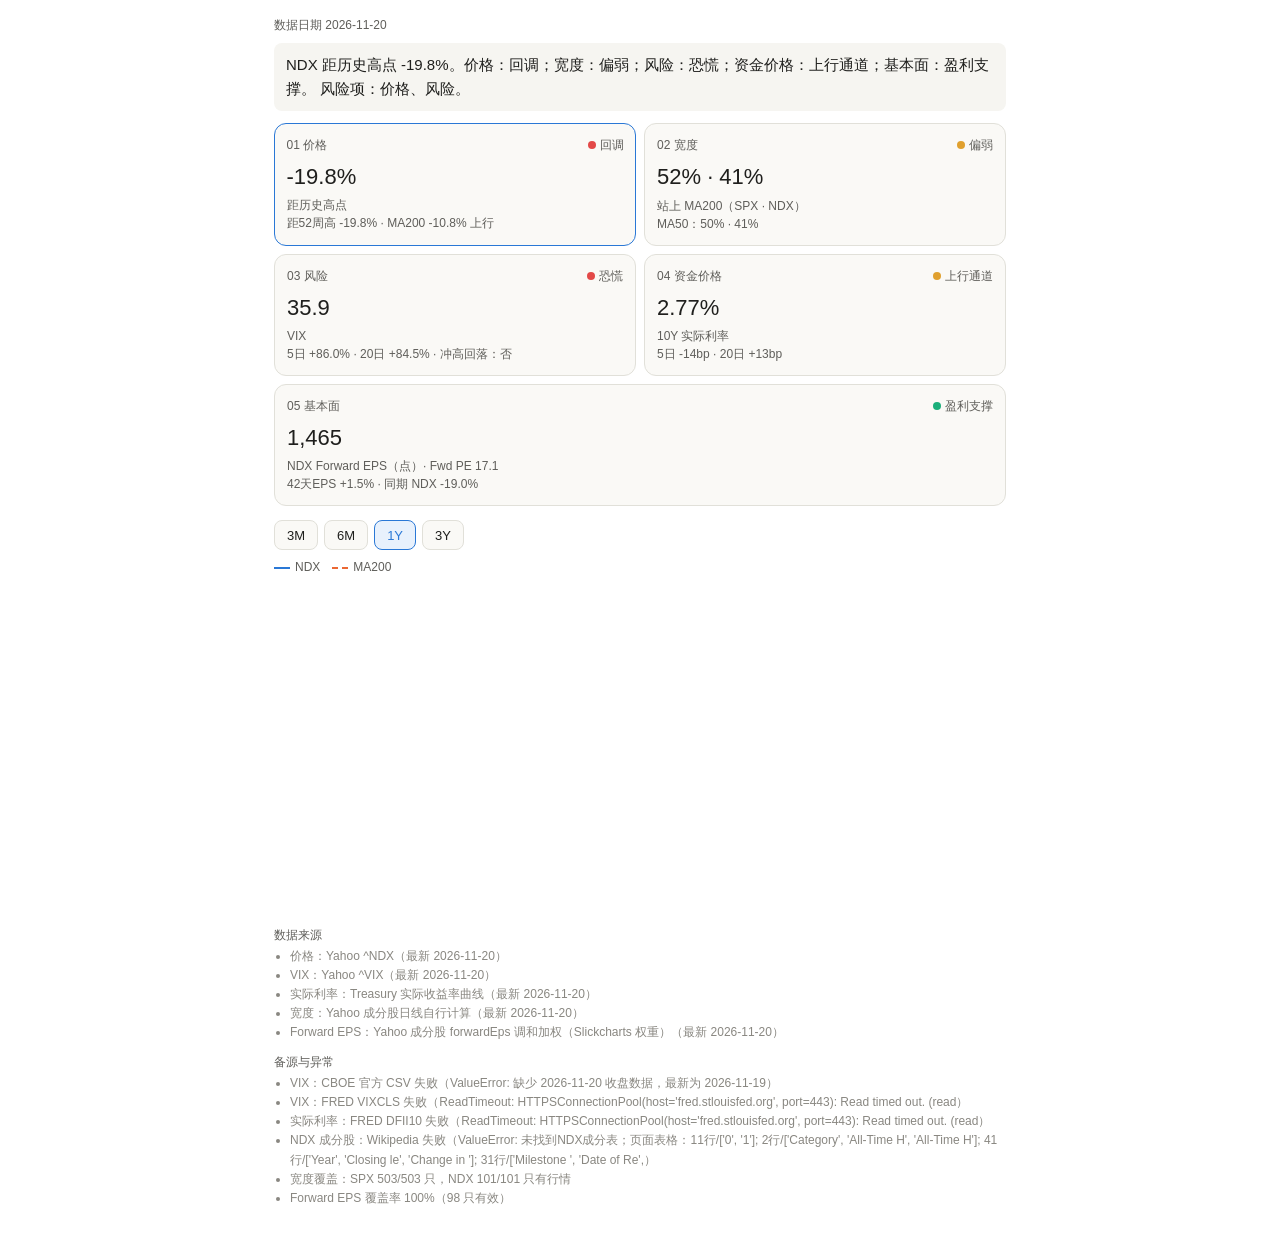
==== commit 545edd95: "Update NDX5S after market close" ====
--- a/reports/latest.html
+++ b/reports/latest.html
@@ -56,7 +56,7 @@
 //# sourceMappingURL=chart.umd.js.map
 </script>
 <script>
-const D={"ndx": [15817.18, 15833.17, 15837.99, 16027.06, 15933.62, 16001.39, 15982.01, 15961.98, 16010.43, 15987.6, 15947.87, 15997.58, 15839.67, 15877.71, 15788.05, 16022.49, 16084.69, 16221.73, 16354.25, 16562.37, 16537.83, 16623.45, 16729.8, 16811.85, 16554.16, 16757.41, 16777.4, 16878.46, 16906.8, 16898.47, 16825.93, 16543.94, 16368.49, 16282.01, 16305.98, 16649.87, 16678.7, 16793.05, 16820.9, 16832.92, 16830.71, 16736.28, 16982.29, 17314.0, 17330.38, 17404.21, 17499.3, 17516.99, 17421.01, 17596.27, 17476.71, 17137.24, 17344.71, 17642.73, 17613.04, 17572.73, 17755.07, 17783.17, 17962.41, 17882.66, 17600.42, 17807.63, 17845.72, 17685.98, 17546.1, 17478.91, 18004.7, 17937.61, 17933.33, 17971.05, 17874.5, 18043.85, 18302.91, 18226.48, 17897.87, 18017.57, 18297.99, 18018.45, 17951.69, 18219.11, 18068.47, 18014.81, 17808.25, 17985.01, 18032.2, 18240.11, 18320.38, 18339.44, 18277.06, 18210.54, 18280.84, 18254.69, 18293.2, 18121.78, 18160.19, 17878.78, 18108.46, 18100.19, 18169.9, 18011.66, 18307.98, 18003.49, 17706.83, 17713.66, 17493.62, 17394.31, 17037.65, 17210.89, 17471.47, 17526.8, 17430.5, 17718.3, 17782.72, 17440.69, 17318.55, 17541.54, 17890.8, 18093.57, 18091.45, 18085.01, 18113.46, 18161.18, 18198.61, 18322.77, 18596.65, 18557.96, 18546.23, 18674.19, 18713.8, 18705.2, 18623.39, 18808.35, 18869.44, 18736.75, 18538.66, 18536.65, 18600.97, 18654.84, 19035.05, 19021.19, 19000.95, 19074.67, 19210.18, 19465.18, 19576.92, 19659.8, 19902.75, 19908.86, 19752.3, 19700.43, 19474.62, 19701.13, 19751.05, 19789.03, 19682.87, 19812.22, 20011.89, 20186.63, 20391.97, 20439.54, 20453.02, 20675.38, 20211.36, 20331.49, 20386.88, 20398.62, 19799.14, 19705.09, 19522.62, 19822.87, 19754.34, 19032.39, 18830.58, 19023.66, 19059.49, 18796.27, 19362.43, 18890.39, 18440.85, 17895.16, 18077.92, 17867.37, 18413.82, 18513.1, 18542.03, 19006.43, 19022.68, 19490.15, 19508.52, 19766.49, 19719.82, 19824.84, 19491.84, 19720.87, 19516.44, 19581.52, 19350.78, 19325.45, 19574.64, 18958.74, 18921.4, 18930.33, 18421.31, 18660.78, 18829.14, 19237.3, 19423.07, 19514.59, 19423.06, 19432.4, 19344.49, 19839.83, 19791.49, 19852.2, 19944.84, 19972.61, 20115.54, 20008.62, 20060.69, 19773.3, 19802.59, 19793.34, 20035.02, 19800.74, 20107.78, 20268.86, 20241.76, 20271.97, 20439.05, 20159.83, 20174.05, 20190.42, 20324.04, 20361.47, 20390.46, 20066.96, 20232.87, 20352.02, 20351.07, 20550.65, 20387.7, 19890.42, 20033.14, 19963.6, 20227.46, 20781.33, 21101.57, 21117.18, 21106.59, 21070.79, 21036.16, 20896.67, 20394.13, 20539.19, 20684.59, 20667.1, 20740.78, 20776.23, 20804.89, 20922.9, 20744.49, 20930.37, 21164.6, 21229.32, 21492.36, 21425.22, 21622.25, 21440.82, 21368.18, 21763.98, 21615.27, 21780.25, 22096.66, 22001.08, 21209.32, 21110.51, 21289.15, 21503.17, 21797.65, 21768.31, 21473.02, 21197.09, 21012.17, 20975.62, 21326.16, 21559.5, 21173.04, 21180.97, 20847.58, 20784.72, 20757.41, 21237.85, 21091.25, 21441.16, 21566.51, 21853.0, 21900.93, 21774.01, 21127.28, 21463.04, 21411.46, 21508.12, 21478.05, 21297.58, 21566.92, 21658.16, 21774.07, 21491.31, 21756.73, 21693.52, 21719.26, 22030.71, 22114.69, 22164.61, 22175.6, 22068.06, 21614.08, 21352.08, 21087.25, 21132.92, 20550.95, 20884.41, 20425.58, 20352.53, 20628.46, 20052.63, 20201.37, 19430.95, 19376.96, 19596.02, 19225.48, 19704.64, 19812.24, 19483.36, 19736.66, 19677.61, 19753.97, 20180.45, 20287.83, 19916.99, 19798.62, 19281.4, 19278.45, 19436.42, 19581.78, 18521.47, 17397.7, 17430.68, 17090.4, 19145.06, 18343.57, 18690.05, 18796.02, 18830.23, 18257.64, 18258.09, 17808.3, 18276.41, 18693.26, 19214.4, 19432.56, 19427.29, 19544.95, 19571.02, 19786.71, 20102.61, 19967.94, 19791.35, 19867.97, 20063.56, 20061.45, 20868.15, 21197.7, 21319.21, 21335.82, 21427.94, 21447.05, 21367.37, 21080.36, 21112.47, 20915.66, 21414.99, 21318.17, 21363.95, 21340.99, 21491.75, 21662.58, 21721.92, 21547.43, 21761.79, 21797.87, 21941.92, 21860.8, 21913.32, 21631.04, 21937.57, 21719.08, 21719.69, 21626.39, 21856.33, 22190.52, 22237.74, 22447.29, 22534.2, 22679.01, 22478.13, 22641.89, 22866.97, 22685.57, 22702.25, 22864.91, 22829.26, 22780.6, 22855.63, 22884.59, 22907.97, 23081.05, 23065.47, 23180.06, 23063.58, 23162.41, 23219.87, 23272.25, 23356.27, 23308.3, 23345.41, 23218.12, 22763.31, 23188.61, 23018.56, 23315.04, 23389.53, 23611.27, 23526.63, 23839.2, 23849.04, 23832.44, 23712.07, 23713.76, 23384.77, 23249.57, 23142.58, 23498.12, 23425.61, 23525.29, 23565.85, 23703.45, 23415.42, 23231.11, 23414.84, 23633.01, 23652.44, 23762.3, 23839.8, 23849.27, 23992.56, 24092.19, 24293.78, 24274.25, 24223.69, 24454.89, 24626.25, 24761.07, 24580.17, 24503.57, 24397.31, 24503.85, 24611.35, 24679.99, 24800.86, 24892.76, 24785.52, 24978.56, 24840.23, 25136.62, 25098.18, 24221.74, 24750.25, 24579.32, 24745.36, 24657.24, 24817.95, 25141.02, 25127.13, 24879.01, 25097.41, 25358.16, 25821.55, 26012.15, 26119.85, 25734.81, 25858.13, 25972.94, 25435.7, 25620.03, 25130.04, 25059.81, 25611.74, 25533.49, 25517.33, 24993.46, 25008.24, 24799.92, 24503.1, 24640.52, 24054.38, 24239.57, 24873.85, 25018.36, 25236.94, 25434.89, 25342.85, 25555.86, 25606.54, 25581.7, 25692.05, 25627.95, 25668.69, 25776.44, 25686.69, 25196.73, 25067.27, 25132.94, 24647.61, 25019.37, 25346.18, 25461.7, 25587.83, 25656.15, 25644.39, 25525.56, 25462.56, 25249.85, 25206.17, 25401.32, 25639.71, 25653.9, 25507.1, 25766.26, 25787.66, 25741.95, 25465.94, 25547.07, 25529.26, 24987.57, 25326.58, 25518.35, 25605.47, 25713.21, 25939.74, 26022.79, 25884.3, 25552.39, 25738.61, 25338.62, 24891.24, 24548.69, 25075.77, 25268.14, 25127.64, 25201.26, 24687.61, 24732.73, 24701.6, 24898.87, 24797.34, 25012.62, 24708.94, 24977.04, 25329.04, 25034.37, 24960.04, 24992.6, 24720.08, 25093.68, 25020.41, 24643.02, 24967.25, 24956.47, 24965.01, 24533.58, 24380.73, 24655.34, 24780.42, 24425.09, 24355.28, 23898.15, 24188.59, 24002.45, 24162.98, 23586.99, 23132.77, 22953.38, 23740.19, 24019.99, 24045.53, 24192.17, 24202.37, 24903.17, 25082.09, 25116.34, 25383.72, 25842.0, 26204.58, 26333.0, 26672.43, 26590.34, 26479.47, 26937.28, 26782.63, 27303.67, 27305.68, 27029.01, 27186.98, 27452.12, 27710.36, 27651.82, 28015.06, 28599.17, 28563.95, 29234.99, 29320.66, 29064.8, 29366.94, 29580.3, 29125.2, 28994.37, 28818.84, 29297.7, 29357.27, 29481.64, 30001.32, 29973.57, 30223.89, 30333.18, 30513.86, 30660.6, 30571.24, 30407.81, 28957.6, 29414.26, 29084.5, 28508.03, 29446.18, 29635.95, 30543.92, 29968.13, 29670.95, 30406.19, 30347.08, 29347.27, 29220.06, 29440.32, 29118.24, 29774.75, 30276.35, 29809.13, 29329.21, 29697.87, 29173.02, 29252.56, 29727.1, 29825.11, 29264.1, 29586.29, 29502.6, 29025.77, 28592.66, 28604.23, 29155.18, 28998.1, 28454.81, 28128.34, 28039.21, 27763.13, 27192.31, 28106.35, 28274.2, 28776.8, 29733.16, 29487.79, 29373.33, 29722.3, 29621.8, 29525.48, 29742.6, 30084.5, 30046.14, 29995.38, 29490.96, 29426.02, 29213.16, 29308.86, 29023.18, 29209.23, 29224.52, 29641.56, 29433.43, 29456.97, 29077.22, 29143.33, 29482.32, 29544.15, 29507.7, 29421.55, 29103.51, 29368.44, 29127.16, 28937.84, 28945.06, 29446.98, 29644.17, 30482.35, 30732.4, 30470.29, 30478.86, 30608.13, 30276.81, 30339.33, 30408.5, 30501.56, 30807.93, 31076.44, 31224.47, 31160.08, 30725.81, 30883.15, 30664.7, 30569.48, 29950.82, 29935.6, 29187.55, 29529.35, 29490.28, 29822.52, 28958.69, 28957.53, 29273.4, 29651.44, 29813.16, 29402.51, 28384.85, 27989.82, 28180.26, 28437.17, 26629.81, 26989.99, 27907.63, 27740.79, 28374.25, 28289.19, 27943.74, 27197.15, 27001.78, 27116.26, 26517.05], "ma200": [14148.66, 14166.01, 14181.18, 14198.45, 14215.8, 14232.16, 14249.6, 14267.5, 14286.03, 14303.45, 14320.24, 14336.79, 14353.77, 14371.37, 14390.01, 14409.79, 14429.31, 14450.57, 14472.06, 14494.66, 14517.65, 14540.55, 14562.74, 14585.29, 14607.3, 14630.01, 14653.92, 14679.16, 14704.08, 14727.57, 14750.44, 14770.26, 14789.5, 14808.1, 14825.92, 14846.33, 14866.08, 14886.21, 14906.95, 14928.06, 14947.98, 14966.85, 14985.85, 15006.68, 15027.83, 15050.02, 15072.2, 15094.53, 15116.82, 15140.55, 15162.39, 15182.68, 15203.96, 15226.72, 15249.34, 15272.28, 15296.05, 15320.11, 15346.3, 15371.68, 15393.88, 15416.69, 15439.76, 15462.62, 15485.2, 15507.69, 15531.41, 15554.64, 15578.3, 15601.42, 15623.84, 15647.36, 15671.81, 15695.81, 15717.35, 15738.27, 15760.74, 15781.59, 15802.98, 15826.05, 15846.7, 15865.29, 15882.55, 15901.21, 15919.16, 15937.63, 15956.45, 15975.35, 15995.22, 16013.85, 16032.62, 16049.97, 16066.93, 16082.51, 16097.38, 16111.36, 16126.55, 16142.71, 16158.35, 16173.95, 16192.05, 16207.33, 16221.05, 16234.91, 16246.49, 16257.41, 16266.58, 16277.19, 16289.36, 16301.77, 16313.33, 16325.38, 16336.44, 16345.81, 16353.84, 16362.34, 16372.66, 16385.8, 16399.13, 16412.31, 16425.07, 16438.38, 16452.05, 16464.91, 16479.11, 16493.31, 16509.18, 16525.79, 16542.98, 16559.47, 16576.22, 16594.75, 16613.46, 16632.0, 16648.67, 16666.16, 16684.78, 16704.48, 16726.18, 16746.6, 16767.06, 16786.7, 16808.66, 16831.28, 16853.9, 16875.32, 16897.52, 16919.56, 16940.87, 16961.83, 16982.34, 17004.56, 17026.91, 17048.55, 17070.51, 17092.83, 17115.52, 17140.44, 17166.27, 17192.52, 17219.93, 17249.84, 17277.39, 17305.2, 17334.41, 17363.5, 17388.98, 17413.93, 17437.36, 17463.64, 17488.53, 17510.08, 17529.37, 17549.25, 17568.89, 17586.66, 17607.55, 17627.03, 17643.37, 17657.24, 17673.08, 17688.5, 17707.77, 17727.31, 17746.29, 17769.41, 17793.98, 17820.53, 17846.39, 17873.18, 17898.45, 17922.98, 17944.94, 17967.77, 17988.87, 18010.21, 18031.03, 18050.01, 18070.47, 18086.2, 18101.72, 18117.21, 18130.12, 18143.29, 18157.77, 18173.95, 18191.15, 18208.92, 18225.98, 18243.2, 18260.19, 18279.4, 18299.16, 18319.03, 18339.81, 18359.56, 18379.72, 18398.65, 18417.18, 18433.24, 18449.56, 18465.41, 18481.94, 18496.88, 18514.65, 18532.21, 18549.53, 18566.5, 18584.16, 18600.47, 18617.21, 18635.44, 18655.22, 18675.61, 18696.04, 18713.12, 18730.89, 18748.69, 18766.34, 18784.93, 18802.71, 18818.48, 18833.74, 18846.98, 18861.47, 18878.36, 18896.37, 18914.37, 18932.8, 18950.17, 18967.97, 18986.76, 19002.01, 19016.49, 19031.85, 19047.32, 19062.25, 19077.22, 19091.43, 19106.63, 19122.35, 19137.96, 19154.56, 19172.27, 19192.01, 19211.74, 19229.82, 19247.34, 19264.52, 19283.48, 19302.18, 19320.87, 19339.83, 19358.71, 19375.26, 19390.73, 19405.69, 19423.11, 19442.34, 19460.08, 19477.11, 19493.02, 19509.04, 19523.99, 19540.46, 19557.06, 19571.32, 19585.53, 19598.38, 19611.25, 19623.64, 19638.55, 19652.54, 19669.14, 19686.17, 19706.04, 19725.0, 19743.37, 19758.16, 19775.42, 19790.93, 19808.46, 19827.31, 19845.23, 19865.6, 19886.92, 19910.6, 19932.0, 19953.43, 19974.26, 19995.71, 20017.27, 20038.93, 20062.55, 20086.83, 20109.47, 20128.08, 20144.37, 20159.35, 20174.59, 20186.78, 20200.4, 20211.53, 20221.68, 20231.84, 20239.31, 20247.59, 20251.37, 20254.69, 20259.14, 20262.15, 20266.63, 20271.35, 20275.08, 20281.07, 20286.78, 20292.54, 20300.17, 20306.43, 20310.91, 20314.9, 20315.93, 20316.28, 20316.13, 20316.16, 20310.46, 20297.94, 20285.55, 20272.24, 20269.46, 20263.81, 20258.75, 20253.98, 20249.18, 20242.06, 20234.28, 20223.27, 20213.72, 20205.22, 20199.1, 20193.99, 20187.75, 20184.42, 20180.62, 20177.62, 20176.14, 20176.98, 20177.41, 20179.14, 20180.34, 20181.88, 20191.06, 20202.89, 20214.37, 20225.75, 20238.91, 20249.33, 20261.72, 20274.92, 20291.0, 20305.19, 20322.93, 20337.45, 20351.71, 20365.7, 20378.13, 20391.33, 20402.49, 20412.68, 20422.66, 20433.05, 20443.63, 20455.48, 20466.44, 20477.01, 20488.79, 20500.63, 20512.61, 20522.86, 20537.35, 20553.7, 20570.24, 20590.37, 20609.73, 20628.98, 20645.19, 20661.28, 20678.04, 20694.35, 20710.7, 20728.31, 20743.25, 20758.2, 20773.22, 20787.91, 20802.59, 20817.42, 20832.7, 20848.3, 20864.75, 20881.55, 20898.68, 20914.87, 20932.65, 20948.65, 20964.03, 20978.91, 20991.37, 21005.12, 21019.41, 21035.12, 21051.11, 21067.55, 21083.37, 21100.62, 21119.53, 21137.53, 21154.33, 21171.14, 21185.31, 21199.62, 21215.88, 21233.21, 21250.52, 21267.01, 21280.93, 21293.94, 21305.43, 21316.05, 21327.77, 21340.76, 21354.53, 21371.38, 21387.88, 21403.7, 21420.33, 21437.09, 21454.67, 21472.02, 21488.52, 21507.08, 21525.56, 21543.54, 21560.29, 21575.35, 21590.21, 21604.62, 21620.47, 21637.03, 21652.21, 21668.6, 21683.63, 21698.04, 21712.23, 21731.87, 21751.81, 21766.47, 21782.71, 21796.61, 21811.5, 21827.42, 21845.52, 21866.17, 21886.93, 21904.69, 21922.38, 21943.31, 21966.51, 21992.33, 22019.01, 22043.89, 22067.0, 22091.4, 22111.38, 22131.64, 22148.03, 22163.82, 22183.01, 22205.04, 22225.31, 22243.22, 22260.73, 22277.33, 22293.36, 22308.73, 22320.71, 22333.04, 22349.95, 22366.26, 22383.98, 22402.56, 22419.12, 22436.32, 22453.53, 22470.56, 22488.68, 22508.75, 22530.33, 22553.78, 22576.55, 22599.78, 22620.69, 22644.23, 22665.7, 22687.66, 22714.13, 22740.43, 22771.21, 22802.61, 22832.85, 22864.35, 22893.14, 22920.33, 22948.94, 22977.27, 23007.08, 23036.58, 23063.21, 23090.6, 23119.95, 23149.67, 23180.59, 23211.94, 23242.4, 23269.43, 23303.46, 23344.06, 23384.93, 23428.05, 23462.02, 23500.42, 23536.39, 23570.17, 23604.71, 23640.12, 23673.28, 23706.98, 23740.98, 23773.86, 23803.42, 23832.27, 23858.57, 23884.51, 23910.16, 23935.72, 23959.19, 23984.42, 24009.0, 24034.55, 24060.88, 24085.74, 24106.2, 24125.18, 24142.18, 24160.97, 24178.93, 24194.91, 24212.91, 24232.29, 24251.55, 24269.64, 24284.47, 24301.16, 24318.24, 24333.66, 24347.98, 24359.16, 24371.49, 24383.76, 24395.77, 24404.72, 24410.67, 24416.13, 24425.27, 24437.21, 24447.75, 24460.12, 24472.53, 24488.92, 24505.04, 24519.67, 24535.4, 24552.38, 24570.73, 24589.0, 24609.97, 24629.71, 24647.77, 24669.03, 24689.44, 24711.63, 24734.01, 24755.25, 24776.91, 24799.75, 24823.76, 24846.61, 24871.36, 24898.46, 24925.96, 24956.32, 24986.83, 25015.79, 25045.84, 25077.2, 25106.1, 25134.98, 25165.26, 25195.8, 25227.5, 25258.33, 25291.39, 25323.2, 25356.69, 25389.16, 25422.48, 25456.62, 25490.92, 25524.39, 25552.25, 25583.08, 25612.79, 25637.84, 25667.94, 25698.49, 25733.38, 25764.71, 25795.98, 25831.86, 25866.52, 25895.09, 25922.93, 25951.32, 25977.71, 26007.34, 26038.76, 26067.34, 26092.52, 26119.64, 26144.38, 26168.37, 26193.88, 26219.2, 26242.62, 26268.03, 26293.56, 26316.17, 26336.07, 26355.69, 26377.47, 26397.99, 26416.34, 26432.09, 26448.08, 26461.22, 26471.69, 26491.11, 26508.73, 26529.72, 26554.66, 26578.81, 26601.59, 26624.49, 26646.96, 26670.2, 26693.42, 26717.05, 26738.18, 26758.09, 26774.95, 26793.41, 26810.18, 26826.86, 26844.8, 26862.74, 26883.22, 26906.12, 26925.23, 26944.85, 26962.65, 26983.4, 27005.77, 27029.49, 27054.51, 27078.42, 27103.66, 27129.31, 27150.58, 27170.17, 27188.71, 27208.77, 27230.28, 27254.91, 27280.54, 27304.99, 27328.92, 27353.82, 27376.86, 27399.68, 27423.28, 27449.81, 27478.51, 27508.23, 27541.11, 27571.82, 27598.72, 27625.82, 27651.21, 27675.77, 27697.31, 27719.36, 27737.98, 27759.38, 27780.8, 27802.91, 27819.5, 27836.02, 27854.85, 27874.28, 27894.4, 27912.71, 27927.3, 27939.51, 27952.77, 27970.02, 27976.53, 27983.89, 27995.4, 28005.54, 28017.71, 28029.04, 28039.34, 28047.57, 28053.88, 28062.77, 28070.9], "dd": [-4.56, -4.47, -4.44, -3.3, -3.86, -3.45, -3.57, -3.69, -3.4, -3.53, -3.77, -3.47, -4.43, -4.2, -4.74, -3.32, -2.95, -2.12, -1.32, -0.07, -0.21, 0.0, 0.0, 0.0, -1.53, -0.32, -0.2, 0.0, 0.0, -0.05, -0.48, -2.15, -3.18, -3.7, -3.55, -1.52, -1.35, -0.67, -0.51, -0.44, -0.45, -1.01, 0.0, 0.0, 0.0, 0.0, 0.0, 0.0, -0.55, 0.0, -0.68, -2.61, -1.43, 0.0, -0.17, -0.4, 0.0, 0.0, 0.0, -0.44, -2.02, -0.86, -0.65, -1.54, -2.32, -2.69, 0.0, -0.37, -0.4, -0.19, -0.72, 0.0, 0.0, -0.42, -2.21, -1.56, -0.03, -1.55, -1.92, -0.46, -1.28, -1.57, -2.7, -1.74, -1.48, -0.34, 0.0, 0.0, -0.34, -0.7, -0.32, -0.46, -0.25, -1.19, -0.98, -2.51, -1.26, -1.3, -0.92, -1.79, -0.17, -1.83, -3.45, -3.41, -4.61, -5.15, -7.1, -6.15, -4.73, -4.43, -4.96, -3.39, -3.04, -4.9, -5.57, -4.35, -2.45, -1.34, -1.35, -1.39, -1.23, -0.97, -0.77, -0.09, 0.0, -0.21, -0.27, 0.0, 0.0, -0.05, -0.48, 0.0, 0.0, -0.7, -1.75, -1.76, -1.42, -1.14, 0.0, -0.07, -0.18, 0.0, 0.0, 0.0, 0.0, 0.0, 0.0, 0.0, -0.79, -1.05, -2.18, -1.04, -0.79, -0.6, -1.14, -0.49, 0.0, 0.0, 0.0, 0.0, 0.0, 0.0, -2.24, -1.66, -1.4, -1.34, -4.24, -4.69, -5.58, -4.12, -4.45, -7.95, -8.92, -7.99, -7.82, -9.09, -6.35, -8.63, -10.81, -13.45, -12.56, -13.58, -10.94, -10.46, -10.32, -8.07, -7.99, -5.73, -5.64, -4.4, -4.62, -4.11, -5.72, -4.62, -5.61, -5.29, -6.41, -6.53, -5.32, -8.3, -8.48, -8.44, -10.9, -9.74, -8.93, -6.96, -6.06, -5.61, -6.06, -6.01, -6.44, -4.04, -4.28, -3.98, -3.53, -3.4, -2.71, -3.22, -2.97, -4.36, -4.22, -4.27, -3.1, -4.23, -2.75, -1.97, -2.1, -1.95, -1.14, -2.49, -2.42, -2.35, -1.7, -1.52, -1.38, -2.94, -2.14, -1.56, -1.57, -0.6, -1.39, -3.8, -3.11, -3.44, -2.17, 0.0, 0.0, 0.0, -0.05, -0.22, -0.38, -1.04, -3.42, -2.74, -2.05, -2.13, -1.78, -1.61, -1.48, -0.92, -1.76, -0.88, 0.0, 0.0, 0.0, -0.31, 0.0, -0.84, -1.18, 0.0, -0.68, 0.0, 0.0, -0.43, -4.02, -4.46, -3.65, -2.69, -1.35, -1.49, -2.82, -4.07, -4.91, -5.07, -3.49, -2.43, -4.18, -4.14, -5.65, -5.94, -6.06, -3.89, -4.55, -2.97, -2.4, -1.1, -0.89, -1.46, -4.39, -2.87, -3.1, -2.66, -2.8, -3.62, -2.4, -1.98, -1.46, -2.74, -1.54, -1.82, -1.71, -0.3, 0.0, 0.0, 0.0, -0.48, -2.53, -3.71, -4.91, -4.7, -7.33, -5.82, -7.89, -8.22, -6.98, -9.57, -8.9, -12.38, -12.62, -11.63, -13.3, -11.14, -10.66, -12.14, -11.0, -11.26, -10.92, -9.0, -8.51, -10.19, -10.72, -13.05, -13.06, -12.35, -11.7, -16.48, -21.55, -21.4, -22.93, -13.67, -17.28, -15.72, -15.24, -15.09, -17.67, -17.67, -19.69, -17.58, -15.7, -13.35, -12.37, -12.39, -11.86, -11.75, -10.77, -9.35, -9.96, -10.75, -10.41, -9.52, -9.53, -5.9, -4.41, -3.86, -3.79, -3.37, -3.29, -3.64, -4.94, -4.79, -5.68, -3.43, -3.87, -3.66, -3.76, -3.08, -2.31, -2.05, -2.83, -1.87, -1.7, -1.05, -1.42, -1.18, -2.46, -1.07, -2.06, -2.06, -2.48, -1.44, 0.0, 0.0, 0.0, 0.0, 0.0, -0.89, -0.16, 0.0, -0.79, -0.72, -0.01, -0.16, -0.38, -0.05, 0.0, 0.0, 0.0, -0.07, 0.0, -0.5, -0.08, 0.0, 0.0, 0.0, -0.21, -0.05, -0.59, -2.54, -0.72, -1.45, -0.18, 0.0, 0.0, -0.36, 0.0, 0.0, -0.07, -0.57, -0.57, -1.95, -2.51, -2.96, -1.47, -1.78, -1.36, -1.19, -0.61, -1.82, -2.59, -1.82, -0.91, -0.82, -0.36, -0.04, 0.0, 0.0, 0.0, 0.0, -0.08, -0.29, 0.0, 0.0, 0.0, -0.73, -1.04, -1.47, -1.04, -0.6, -0.33, 0.0, 0.0, -0.43, 0.0, -0.55, 0.0, -0.15, -3.64, -1.54, -2.22, -1.56, -1.91, -1.27, 0.0, -0.06, -1.04, -0.17, 0.0, 0.0, 0.0, 0.0, -1.47, -1.0, -0.56, -2.62, -1.91, -3.79, -4.06, -1.95, -2.24, -2.31, -4.31, -4.26, -5.05, -6.19, -5.66, -7.91, -7.2, -4.77, -4.22, -3.38, -2.62, -2.97, -2.16, -1.97, -2.06, -1.64, -1.88, -1.73, -1.31, -1.66, -3.53, -4.03, -3.78, -5.64, -4.21, -2.96, -2.52, -2.04, -1.78, -1.82, -2.28, -2.52, -3.33, -3.5, -2.75, -1.84, -1.78, -2.35, -1.35, -1.27, -1.45, -2.5, -2.19, -2.26, -4.33, -3.04, -2.3, -1.97, -1.56, -0.69, -0.37, -0.9, -2.17, -1.46, -2.99, -4.7, -6.02, -4.0, -3.26, -3.8, -3.52, -5.48, -5.31, -5.43, -4.67, -5.06, -4.24, -5.4, -4.38, -3.03, -4.16, -4.44, -4.32, -5.36, -3.93, -4.21, -5.65, -4.41, -4.45, -4.42, -6.07, -6.66, -5.61, -5.13, -6.49, -6.76, -8.51, -7.39, -8.11, -7.49, -9.7, -11.44, -12.12, -9.11, -8.04, -7.94, -7.38, -7.34, -4.66, -3.97, -3.84, -2.82, -1.06, 0.0, 0.0, 0.0, -0.31, -0.72, 0.0, -0.57, 0.0, 0.0, -1.01, -0.43, 0.0, 0.0, -0.21, 0.0, 0.0, -0.12, 0.0, 0.0, -0.87, 0.0, 0.0, -1.54, -1.98, -2.57, -0.96, -0.75, -0.33, 0.0, -0.09, 0.0, 0.0, 0.0, 0.0, -0.29, -0.82, -5.55, -4.06, -5.14, -7.02, -3.96, -3.34, -0.38, -2.26, -3.23, -0.83, -1.02, -4.28, -4.7, -3.98, -5.03, -2.89, -1.25, -2.78, -4.34, -3.14, -4.85, -4.59, -3.04, -2.72, -4.55, -3.5, -3.78, -5.33, -6.74, -6.71, -4.91, -5.42, -7.19, -8.26, -8.55, -9.45, -11.31, -8.33, -7.78, -6.14, -3.02, -3.83, -4.2, -3.06, -3.39, -3.7, -2.99, -1.88, -2.0, -2.17, -3.81, -4.03, -4.72, -4.41, -5.34, -4.73, -4.68, -3.32, -4.0, -3.93, -5.16, -4.95, -3.84, -3.64, -3.76, -4.04, -5.08, -4.21, -5.0, -5.62, -5.6, -3.96, -3.32, -0.58, 0.0, -0.85, -0.82, -0.4, -1.48, -1.28, -1.05, -0.75, 0.0, 0.0, 0.0, -0.21, -1.6, -1.09, -1.79, -2.1, -4.08, -4.13, -6.52, -5.43, -5.55, -4.49, -7.26, -7.26, -6.25, -5.04, -4.52, -5.84, -9.09, -10.36, -9.75, -8.93, -14.71, -13.56, -10.62, -11.16, -9.13, -9.4, -10.51, -12.9, -13.52, -13.16, -15.08], "br": {"s50": [72.7, 70.0, 73.9, 75.5, 74.3, 76.5, 78.7, 77.7, 78.3, 78.1, 81.0, 86.2, 85.2, 83.4, 81.2, 82.0, 83.4, 86.4, 85.6, 89.7, 89.1, 87.5, 89.1, 90.5, 85.5, 88.9, 89.9, 90.3, 89.7, 89.7, 90.1, 91.7, 91.3, 88.7, 87.7, 91.1, 87.1, 86.5, 85.5, 84.4, 81.2, 73.7, 75.2, 77.4, 77.6, 78.4, 74.1, 78.2, 77.4, 78.8, 78.0, 66.9, 72.9, 67.3, 61.6, 66.1, 66.3, 66.1, 65.7, 68.5, 56.6, 59.2, 66.7, 63.6, 63.2, 66.5, 68.5, 70.7, 65.1, 67.5, 68.7, 70.9, 72.1, 74.3, 71.7, 76.2, 78.2, 79.8, 83.0, 80.6, 82.0, 76.0, 73.3, 73.9, 75.8, 79.6, 82.0, 78.0, 77.0, 75.2, 84.0, 85.7, 81.4, 76.6, 76.4, 68.9, 74.1, 74.9, 76.0, 61.6, 60.0, 47.7, 38.4, 33.5, 31.7, 32.3, 37.2, 41.8, 47.1, 47.7, 44.8, 48.5, 52.3, 41.4, 40.8, 43.6, 44.8, 53.3, 55.2, 53.5, 59.8, 60.6, 60.8, 64.4, 67.3, 66.1, 67.3, 65.5, 64.6, 60.8, 50.7, 53.9, 47.9, 42.0, 46.5, 54.4, 52.6, 51.0, 53.9, 53.2, 51.4, 53.8, 49.6, 52.8, 51.8, 47.6, 50.4, 53.4, 56.2, 57.0, 62.2, 53.8, 49.8, 52.8, 50.8, 44.6, 49.4, 49.2, 47.8, 48.4, 47.0, 54.0, 65.7, 72.3, 70.7, 78.3, 76.7, 70.5, 65.1, 71.1, 69.3, 59.4, 61.6, 69.7, 69.9, 68.5, 72.9, 62.0, 53.8, 42.0, 47.8, 45.0, 53.2, 57.2, 53.6, 58.4, 59.2, 66.7, 69.1, 73.5, 70.3, 74.7, 72.1, 79.1, 77.1, 76.3, 75.7, 77.3, 80.9, 70.1, 68.5, 65.7, 57.0, 63.1, 62.7, 65.7, 69.7, 72.7, 75.1, 77.3, 75.1, 84.5, 79.1, 81.9, 81.5, 77.5, 82.7, 84.3, 85.7, 80.5, 78.5, 74.5, 77.1, 69.9, 71.7, 76.3, 73.3, 78.9, 82.3, 79.1, 79.9, 77.7, 79.1, 72.3, 67.9, 66.9, 64.5, 59.0, 61.6, 56.8, 57.4, 50.0, 52.0, 51.6, 57.6, 65.3, 67.5, 68.5, 67.5, 65.1, 65.9, 62.0, 58.0, 60.4, 56.8, 59.2, 64.7, 66.5, 71.5, 72.7, 73.5, 73.9, 71.7, 67.3, 66.5, 62.9, 62.0, 61.6, 57.2, 54.8, 54.0, 51.4, 48.6, 42.2, 22.5, 23.9, 29.1, 29.3, 35.1, 34.9, 29.9, 22.3, 22.5, 21.3, 27.7, 27.1, 27.3, 28.1, 19.7, 21.9, 27.5, 35.1, 40.6, 44.6, 55.8, 52.2, 55.4, 55.4, 62.7, 56.4, 53.0, 58.8, 53.2, 50.0, 50.4, 55.4, 55.8, 53.6, 54.4, 55.8, 51.0, 57.4, 57.6, 60.6, 61.2, 59.2, 53.2, 53.8, 52.8, 53.0, 48.6, 54.0, 46.4, 40.4, 44.8, 41.0, 45.4, 40.0, 32.1, 29.7, 26.5, 32.5, 38.0, 36.1, 39.6, 37.6, 33.1, 39.2, 39.8, 41.4, 38.8, 33.7, 38.0, 39.6, 40.8, 30.3, 11.0, 6.4, 5.8, 15.3, 14.1, 18.5, 24.1, 24.3, 20.5, 23.7, 15.3, 23.5, 27.1, 34.1, 34.3, 36.5, 42.0, 44.0, 43.6, 59.2, 57.4, 54.4, 58.2, 63.3, 64.9, 74.5, 72.3, 67.9, 76.9, 82.3, 81.9, 81.9, 69.7, 66.1, 65.5, 76.3, 68.9, 70.9, 73.7, 72.3, 74.9, 74.3, 71.5, 76.3, 76.9, 80.1, 79.1, 81.5, 75.3, 77.3, 70.9, 68.1, 68.7, 74.7, 77.9, 70.3, 73.1, 74.5, 76.7, 83.3, 78.9, 81.3, 76.5, 75.7, 75.7, 76.7, 71.3, 74.1, 63.9, 66.9, 70.1, 70.7, 66.7, 75.7, 77.9, 74.5, 76.1, 70.7, 69.5, 64.3, 60.0, 52.4, 57.2, 57.2, 54.2, 56.6, 59.0, 56.6, 62.7, 67.5, 64.1, 61.0, 61.0, 65.7, 65.3, 62.7, 72.7, 66.5, 66.3, 67.7, 66.5, 65.7, 59.6, 58.8, 61.0, 60.4, 61.0, 59.6, 57.6, 65.9, 62.0, 58.2, 54.4, 57.0, 59.8, 60.2, 57.8, 60.4, 56.6, 52.4, 58.2, 58.4, 60.6, 59.2, 59.2, 62.9, 61.0, 58.0, 58.2, 53.0, 39.6, 45.0, 51.4, 51.4, 42.4, 46.8, 54.4, 56.0, 52.2, 54.2, 54.6, 58.6, 49.6, 43.8, 43.4, 43.2, 41.2, 41.0, 42.2, 40.4, 45.6, 47.8, 51.2, 53.4, 45.6, 44.2, 38.0, 38.6, 36.9, 32.1, 41.0, 42.8, 53.0, 57.4, 61.2, 53.8, 52.8, 55.2, 57.4, 56.6, 51.2, 49.2, 55.8, 61.2, 59.6, 61.6, 57.6, 59.6, 58.0, 58.0, 62.2, 62.7, 63.1, 63.5, 65.3, 62.7, 57.0, 60.2, 63.1, 67.9, 63.3, 70.9, 71.9, 71.3, 68.3, 72.5, 73.3, 72.5, 64.1, 69.7, 69.3, 67.1, 70.1, 67.1, 62.5, 63.9, 66.5, 66.7, 62.9, 67.5, 64.7, 68.5, 67.9, 68.5, 66.5, 61.3, 63.1, 64.5, 66.5, 64.3, 65.9, 61.3, 62.1, 62.9, 65.7, 63.1, 61.7, 56.9, 58.5, 51.9, 44.9, 44.7, 41.7, 39.7, 32.7, 32.9, 34.7, 35.9, 30.1, 28.9, 20.6, 24.8, 25.5, 27.9, 22.8, 19.8, 20.2, 24.6, 27.7, 30.7, 34.3, 30.7, 49.9, 50.9, 45.1, 51.5, 54.9, 53.1, 54.3, 62.1, 63.3, 59.1, 56.5, 56.7, 54.1, 52.9, 53.9, 50.9, 57.1, 56.1, 53.1, 54.7, 57.1, 55.1, 53.3, 51.7, 52.7, 47.5, 48.5, 46.3, 53.1, 49.1, 54.5, 56.5, 59.3, 57.7, 57.5, 58.1, 55.9, 53.5, 53.7, 51.7, 57.3, 55.7, 53.9, 59.3, 52.1, 57.5, 61.9, 64.9, 66.5, 55.7, 56.9, 56.5, 60.5, 63.7, 63.7, 63.9, 64.7, 62.7, 64.1, 67.3, 69.1, 68.1, 64.5, 65.3, 68.7, 66.1, 63.9, 62.3, 67.5, 64.7, 62.3, 59.9, 62.9, 59.5, 65.5, 69.5, 72.3, 66.3, 64.5, 63.1, 65.7, 68.9, 68.1, 65.2, 66.8, 66.4, 64.6, 66.0, 69.2, 71.0, 62.4, 61.2, 62.0, 55.0, 58.4, 60.8, 59.1, 59.3, 54.3, 53.7, 50.9, 46.9, 48.5, 51.7, 48.3, 43.5, 38.3, 34.1, 39.7, 39.3, 35.9, 32.9, 32.1, 29.3, 31.3, 31.5, 29.3, 26.3, 27.5, 25.1, 25.5, 21.4, 23.2, 24.8, 28.3, 30.1, 29.3, 33.3, 36.5, 37.5, 39.7, 35.9, 44.9, 45.7, 44.3, 53.3, 55.7, 61.5, 59.1, 60.7, 62.1, 58.9, 65.9, 61.5, 67.1, 66.5, 72.1, 62.9, 63.1, 69.9, 69.9, 72.7, 70.9, 72.1, 65.5, 58.3, 56.9, 56.9], "s200": [57.5, 56.7, 59.3, 59.5, 59.7, 61.7, 63.8, 62.1, 62.8, 65.0, 66.0, 72.1, 71.9, 67.6, 68.0, 69.2, 71.5, 73.3, 72.7, 78.9, 81.2, 77.7, 78.5, 82.0, 76.1, 78.7, 79.4, 81.2, 81.4, 82.4, 82.4, 83.4, 81.4, 80.4, 81.2, 81.6, 80.8, 81.0, 79.6, 79.8, 77.7, 74.3, 75.3, 75.3, 75.5, 75.3, 74.3, 76.3, 77.1, 78.9, 78.1, 75.5, 80.0, 75.5, 72.7, 75.3, 75.7, 74.7, 74.9, 76.5, 71.9, 74.3, 76.1, 74.5, 74.3, 77.5, 78.7, 79.6, 76.7, 77.7, 77.1, 80.0, 79.1, 79.6, 78.1, 80.0, 81.8, 82.4, 84.4, 83.4, 83.4, 81.6, 80.8, 81.6, 83.2, 83.6, 84.0, 82.8, 82.4, 81.2, 86.4, 87.7, 86.0, 85.0, 83.0, 81.8, 82.0, 83.0, 85.8, 79.8, 79.1, 75.1, 73.3, 71.9, 72.5, 72.3, 74.1, 77.9, 79.6, 79.6, 78.9, 77.9, 80.0, 76.1, 74.3, 76.1, 77.3, 78.9, 80.2, 78.9, 81.2, 82.2, 81.8, 82.6, 83.0, 83.4, 84.2, 84.2, 83.0, 82.0, 77.1, 77.5, 74.7, 71.3, 71.9, 75.7, 75.9, 75.1, 75.1, 74.3, 72.9, 73.5, 72.5, 73.5, 73.3, 71.9, 73.1, 73.5, 74.1, 75.5, 76.1, 74.5, 72.5, 72.9, 73.9, 71.1, 70.6, 70.4, 70.0, 69.8, 68.8, 72.1, 74.9, 78.5, 78.5, 82.4, 83.2, 80.6, 78.3, 79.4, 76.6, 76.0, 76.4, 80.6, 79.6, 80.6, 82.4, 77.8, 71.5, 64.8, 67.1, 64.2, 70.9, 70.9, 68.5, 71.9, 71.1, 75.8, 76.4, 78.2, 77.0, 79.6, 77.8, 80.2, 80.6, 80.0, 78.8, 79.2, 81.6, 77.6, 76.2, 73.5, 70.3, 73.7, 72.7, 73.1, 74.5, 76.6, 76.8, 78.4, 78.0, 81.8, 78.6, 79.4, 80.2, 77.4, 81.0, 83.4, 82.6, 79.6, 79.4, 77.6, 79.6, 76.6, 76.2, 78.6, 77.8, 80.2, 82.6, 81.2, 82.6, 81.6, 82.4, 80.4, 78.6, 77.0, 75.8, 74.9, 76.6, 75.8, 74.5, 71.9, 72.5, 73.7, 74.7, 77.2, 77.0, 77.0, 76.4, 74.7, 74.7, 74.5, 71.3, 72.7, 71.9, 72.5, 74.3, 75.4, 79.0, 78.0, 78.6, 78.6, 79.0, 77.4, 77.2, 75.8, 75.4, 75.6, 72.7, 71.3, 70.9, 70.3, 67.5, 66.9, 59.0, 58.6, 60.8, 61.0, 62.4, 62.4, 61.8, 59.8, 60.0, 58.8, 60.0, 58.9, 57.9, 59.3, 54.9, 57.4, 61.0, 61.4, 64.1, 64.3, 66.5, 65.5, 65.5, 65.5, 69.1, 67.5, 65.3, 67.5, 66.1, 64.7, 64.3, 65.5, 63.9, 63.3, 63.7, 64.1, 61.8, 63.9, 63.3, 64.7, 65.9, 65.1, 62.0, 62.4, 63.1, 61.8, 59.8, 61.8, 59.2, 52.4, 55.4, 51.0, 54.2, 47.2, 42.8, 41.0, 36.7, 42.0, 47.4, 45.0, 47.6, 46.4, 44.0, 50.8, 50.4, 49.8, 47.4, 42.6, 44.8, 45.2, 49.2, 36.7, 22.9, 19.7, 18.5, 31.5, 26.5, 29.1, 31.9, 31.5, 29.3, 31.3, 25.9, 30.3, 30.9, 34.7, 35.9, 36.1, 37.8, 37.8, 39.2, 44.8, 44.2, 41.4, 44.8, 45.8, 45.4, 54.6, 55.0, 54.0, 58.0, 60.8, 59.6, 58.0, 52.0, 51.8, 48.8, 54.8, 51.8, 52.4, 53.4, 52.6, 53.8, 53.4, 51.4, 54.8, 54.8, 57.0, 55.6, 56.2, 52.4, 56.0, 52.2, 51.4, 52.2, 55.4, 57.6, 53.8, 58.0, 59.0, 60.4, 64.9, 66.3, 67.7, 64.3, 65.5, 66.5, 67.9, 66.3, 64.9, 60.4, 62.7, 64.1, 64.5, 63.9, 69.9, 71.1, 69.7, 70.7, 67.9, 68.1, 64.9, 61.8, 58.8, 62.7, 60.8, 60.2, 60.2, 61.6, 60.8, 63.7, 68.7, 65.9, 65.1, 64.3, 67.7, 67.5, 66.9, 73.1, 69.5, 69.9, 70.5, 69.7, 69.9, 68.5, 68.1, 69.5, 69.3, 67.7, 66.5, 65.9, 70.5, 68.5, 66.1, 65.7, 65.5, 65.9, 66.1, 66.5, 66.3, 66.1, 64.3, 66.5, 67.5, 68.5, 69.5, 68.9, 69.7, 68.5, 68.3, 68.1, 66.5, 59.0, 63.1, 66.5, 64.9, 61.2, 63.5, 66.5, 68.1, 68.1, 68.9, 67.3, 67.3, 64.5, 58.2, 58.4, 58.6, 57.8, 58.4, 57.6, 55.4, 58.6, 59.0, 61.8, 61.6, 60.6, 60.6, 56.4, 57.2, 56.0, 53.0, 58.0, 58.0, 62.2, 62.7, 63.5, 62.2, 60.6, 63.5, 62.9, 64.7, 61.8, 60.4, 62.0, 65.5, 65.5, 65.5, 63.9, 63.9, 64.5, 62.9, 64.7, 63.5, 64.7, 64.7, 65.3, 65.3, 62.0, 62.4, 64.1, 66.5, 63.7, 67.1, 69.3, 68.7, 68.1, 70.3, 71.9, 70.7, 66.7, 70.5, 70.3, 70.1, 70.7, 69.3, 68.7, 68.9, 68.7, 67.5, 65.7, 69.3, 67.7, 69.3, 69.5, 69.9, 69.9, 66.9, 67.9, 66.7, 68.7, 67.5, 68.1, 66.3, 66.9, 66.3, 68.1, 68.3, 68.1, 64.1, 63.7, 61.2, 58.2, 58.4, 55.8, 54.8, 51.6, 51.0, 52.6, 52.4, 49.8, 49.4, 46.4, 49.4, 49.6, 49.6, 48.4, 44.6, 45.4, 49.4, 49.8, 50.0, 49.8, 50.4, 56.4, 57.8, 54.4, 57.6, 58.4, 57.0, 57.2, 62.4, 61.4, 58.8, 59.0, 59.2, 57.8, 57.8, 58.0, 56.8, 58.8, 58.6, 55.8, 56.6, 58.4, 57.6, 56.4, 55.8, 56.4, 55.4, 56.0, 53.2, 57.2, 55.2, 57.4, 58.2, 60.0, 60.2, 59.4, 60.4, 59.8, 56.0, 56.6, 56.8, 59.6, 59.8, 58.4, 61.4, 59.8, 61.4, 62.2, 63.1, 64.5, 61.8, 61.6, 60.8, 62.0, 63.9, 63.1, 65.3, 63.5, 62.2, 64.3, 67.9, 68.1, 68.3, 65.1, 65.5, 67.9, 68.3, 67.1, 67.3, 71.1, 68.9, 66.9, 66.1, 66.7, 66.1, 66.9, 70.5, 72.3, 70.3, 69.9, 68.7, 70.9, 72.9, 72.5, 72.1, 74.1, 73.5, 72.9, 72.5, 75.4, 75.2, 72.1, 72.1, 75.6, 73.9, 73.1, 74.9, 72.9, 73.3, 71.3, 72.1, 68.9, 66.1, 66.9, 69.1, 67.5, 63.3, 60.3, 58.1, 59.9, 59.7, 57.1, 53.9, 53.9, 52.9, 52.7, 50.9, 49.7, 47.5, 48.9, 47.9, 45.5, 42.3, 44.1, 45.9, 47.7, 50.1, 47.1, 50.3, 49.9, 52.3, 51.7, 51.1, 54.3, 54.9, 51.7, 55.7, 56.3, 59.9, 58.5, 60.5, 61.7, 61.3, 65.3, 61.7, 66.1, 64.5, 69.5, 61.5, 58.9, 66.9, 65.9, 66.9, 65.3, 67.1, 62.1, 58.3, 58.3, 58.3], "n50": [85.1, 76.6, 77.7, 81.9, 80.9, 78.9, 81.1, 81.1, 83.2, 82.1, 83.2, 87.4, 86.3, 81.1, 78.9, 83.2, 85.3, 86.3, 87.4, 88.4, 89.5, 90.5, 92.6, 94.7, 91.6, 93.7, 92.6, 92.6, 91.6, 91.6, 91.6, 88.4, 86.3, 83.2, 82.1, 87.4, 82.1, 81.1, 84.2, 84.2, 83.2, 76.8, 81.1, 85.3, 85.3, 86.3, 81.1, 85.3, 80.0, 84.2, 81.1, 72.6, 75.8, 74.7, 72.6, 80.0, 78.9, 78.9, 73.7, 75.8, 66.3, 68.4, 69.5, 65.3, 66.3, 70.5, 72.6, 69.5, 66.3, 66.3, 64.2, 67.4, 69.5, 70.5, 62.1, 67.4, 70.5, 69.5, 71.6, 71.6, 71.6, 69.5, 62.1, 64.2, 65.3, 71.6, 73.7, 70.5, 67.4, 66.3, 70.5, 76.8, 68.4, 61.1, 57.9, 53.7, 58.9, 56.8, 58.9, 51.6, 54.7, 41.1, 32.6, 34.7, 26.3, 23.2, 20.0, 22.1, 29.5, 33.7, 30.5, 41.1, 44.2, 32.6, 32.6, 38.9, 43.2, 54.7, 54.7, 51.6, 53.7, 53.7, 54.7, 56.8, 63.2, 63.2, 64.2, 67.4, 64.2, 63.2, 60.0, 61.1, 56.8, 52.6, 53.1, 54.2, 53.1, 55.2, 61.5, 63.5, 63.5, 65.6, 63.5, 64.6, 64.6, 64.6, 68.8, 66.7, 68.8, 71.9, 70.8, 72.9, 67.7, 71.9, 68.8, 64.6, 69.8, 72.9, 70.8, 72.9, 68.8, 68.8, 72.9, 76.0, 75.0, 78.1, 64.6, 58.3, 56.2, 65.6, 60.4, 39.6, 39.6, 45.8, 46.9, 42.7, 52.1, 40.6, 35.4, 25.0, 30.2, 29.2, 36.5, 41.7, 41.7, 45.8, 49.0, 59.4, 57.3, 62.5, 61.5, 65.6, 58.3, 65.6, 60.4, 60.4, 59.4, 60.4, 64.6, 54.2, 51.0, 52.1, 41.7, 51.0, 52.1, 59.4, 62.5, 66.7, 61.5, 67.7, 62.5, 80.2, 71.9, 76.0, 79.2, 78.1, 84.4, 87.5, 87.5, 78.1, 80.2, 77.1, 78.1, 67.7, 76.0, 80.2, 80.2, 83.3, 86.5, 76.0, 74.0, 71.9, 79.2, 69.8, 68.8, 63.5, 65.6, 68.8, 66.7, 67.7, 66.7, 55.2, 59.4, 54.2, 59.4, 66.7, 72.9, 71.9, 64.6, 64.6, 63.5, 64.6, 54.2, 58.3, 55.2, 57.3, 62.5, 60.4, 64.6, 67.7, 66.7, 66.7, 66.7, 64.6, 65.6, 61.5, 62.5, 61.5, 58.3, 60.4, 56.2, 55.2, 55.2, 53.1, 42.7, 40.6, 40.6, 42.7, 49.0, 47.9, 42.7, 37.5, 33.0, 36.1, 43.3, 43.3, 42.3, 42.3, 28.9, 25.8, 28.9, 42.3, 40.2, 50.5, 57.7, 62.9, 63.9, 61.9, 54.6, 56.7, 58.8, 63.9, 59.8, 57.7, 53.6, 58.8, 62.9, 58.8, 61.9, 63.9, 64.9, 70.1, 69.1, 72.2, 68.0, 68.0, 60.8, 57.7, 52.6, 59.8, 45.4, 51.5, 45.4, 40.2, 46.4, 36.1, 40.2, 26.8, 22.7, 22.7, 20.6, 23.7, 29.9, 27.8, 30.9, 26.8, 25.8, 33.0, 35.1, 35.1, 34.0, 26.8, 29.9, 29.9, 32.0, 27.8, 8.2, 4.1, 4.1, 12.4, 11.3, 16.5, 23.7, 26.8, 19.6, 23.7, 16.5, 22.7, 27.8, 32.0, 36.1, 40.2, 44.3, 49.5, 50.5, 69.1, 68.0, 63.9, 64.9, 66.0, 68.0, 81.4, 80.4, 80.4, 85.6, 86.6, 84.5, 84.5, 81.4, 79.4, 75.3, 81.4, 79.4, 78.4, 81.4, 79.4, 84.5, 84.5, 80.4, 86.6, 86.7, 86.7, 85.7, 84.7, 80.6, 82.7, 76.5, 72.4, 73.5, 78.6, 82.7, 79.6, 79.6, 77.6, 82.7, 83.7, 80.6, 86.7, 81.6, 80.6, 82.7, 76.5, 74.5, 78.6, 73.5, 72.4, 73.5, 74.5, 76.5, 77.6, 77.6, 76.5, 76.5, 76.5, 72.4, 67.3, 58.2, 53.1, 56.1, 53.1, 53.1, 54.1, 58.2, 57.1, 61.2, 64.3, 59.2, 55.1, 57.1, 57.1, 56.1, 52.0, 63.3, 54.1, 54.1, 58.2, 62.2, 56.1, 48.0, 49.0, 52.0, 54.1, 53.1, 53.1, 52.0, 53.1, 54.1, 53.1, 50.0, 54.1, 59.2, 62.2, 57.1, 60.2, 55.1, 51.0, 55.1, 58.2, 57.1, 60.2, 65.3, 63.3, 64.3, 61.2, 63.3, 62.2, 52.0, 54.1, 57.1, 58.2, 52.0, 59.2, 65.3, 69.4, 64.3, 65.3, 69.4, 74.5, 68.4, 62.2, 58.2, 60.2, 56.1, 53.1, 53.1, 46.9, 50.0, 51.0, 52.0, 53.1, 43.9, 42.9, 38.8, 36.7, 39.8, 30.6, 31.6, 36.7, 40.8, 43.9, 45.9, 41.8, 52.0, 55.1, 56.1, 58.2, 53.1, 51.0, 59.2, 60.2, 53.1, 54.1, 55.1, 54.1, 56.1, 57.1, 60.2, 60.2, 60.2, 60.2, 61.2, 58.2, 52.0, 46.9, 53.1, 59.2, 57.1, 59.2, 60.2, 62.2, 60.2, 60.2, 60.2, 58.2, 52.0, 59.2, 60.2, 62.2, 62.2, 65.3, 63.3, 60.2, 58.2, 57.1, 55.1, 55.1, 51.0, 57.1, 58.2, 55.1, 53.1, 51.0, 52.0, 52.0, 53.1, 55.1, 53.1, 53.1, 54.1, 56.1, 57.1, 53.1, 53.1, 46.9, 54.1, 45.9, 39.8, 49.0, 44.9, 45.9, 33.7, 32.7, 35.7, 41.8, 31.6, 31.6, 22.4, 25.5, 24.5, 30.6, 18.4, 17.3, 15.3, 23.5, 28.6, 32.7, 35.7, 32.7, 53.1, 53.1, 50.0, 52.0, 57.1, 62.2, 66.3, 69.4, 71.4, 68.4, 70.4, 68.4, 67.3, 63.3, 60.2, 60.2, 68.4, 71.4, 67.3, 66.3, 63.3, 66.3, 62.2, 59.2, 60.2, 56.1, 56.1, 57.1, 61.2, 58.2, 63.3, 64.3, 66.3, 60.2, 58.2, 66.3, 62.2, 66.3, 60.2, 62.2, 67.3, 53.1, 58.2, 53.1, 44.9, 51.0, 54.1, 64.3, 61.2, 51.0, 57.1, 50.0, 54.1, 57.1, 54.1, 50.0, 50.0, 51.0, 57.1, 56.1, 60.2, 54.1, 56.1, 56.1, 59.2, 51.0, 53.1, 50.0, 51.0, 43.9, 42.9, 43.9, 46.9, 38.8, 38.8, 48.0, 51.0, 48.0, 45.9, 46.9, 49.0, 59.2, 55.1, 51.0, 51.0, 56.1, 53.1, 58.2, 63.3, 65.3, 58.2, 60.2, 60.2, 52.0, 53.1, 51.5, 51.0, 51.0, 48.0, 50.0, 50.0, 45.0, 46.0, 48.0, 45.0, 48.0, 39.0, 37.0, 40.0, 39.0, 34.0, 32.0, 32.0, 32.0, 39.0, 46.0, 44.0, 42.0, 46.0, 46.0, 47.0, 47.0, 44.0, 43.0, 48.0, 49.0, 51.0, 49.0, 51.0, 51.0, 49.0, 41.0, 51.0, 40.0, 44.0, 53.0, 57.0, 51.0, 51.0, 53.0, 54.0, 55.0, 52.0, 49.0, 50.0, 49.0, 54.0, 48.0, 47.0, 54.0, 53.0, 55.0, 56.0, 55.0, 50.0, 44.0, 43.0, 43.0], "n200": [78.7, 78.7, 79.8, 79.8, 79.8, 80.9, 83.0, 81.9, 80.9, 79.8, 80.9, 83.0, 83.0, 80.9, 78.7, 80.9, 80.9, 83.0, 83.0, 87.2, 89.4, 86.2, 90.4, 91.5, 85.1, 87.2, 91.5, 91.5, 91.5, 91.5, 91.5, 93.6, 92.6, 91.5, 90.4, 90.4, 89.4, 90.4, 87.2, 88.3, 85.1, 84.0, 85.1, 86.2, 87.2, 87.2, 85.1, 85.1, 86.2, 89.4, 87.2, 81.9, 85.1, 81.9, 79.8, 84.0, 84.0, 79.8, 84.0, 83.0, 79.8, 80.9, 84.0, 80.9, 81.9, 80.9, 84.0, 81.9, 83.0, 81.9, 79.8, 83.0, 85.1, 83.0, 79.8, 79.8, 81.9, 83.0, 84.0, 84.0, 85.1, 84.0, 81.9, 85.1, 86.2, 86.2, 87.2, 87.2, 85.1, 83.0, 85.1, 85.1, 86.2, 85.1, 81.9, 81.9, 80.9, 80.9, 84.0, 79.8, 80.9, 77.7, 75.5, 75.5, 74.5, 73.4, 73.4, 78.7, 78.7, 78.7, 78.7, 76.6, 79.8, 75.5, 76.6, 76.6, 77.7, 77.7, 79.8, 78.7, 78.7, 79.8, 79.8, 79.8, 80.9, 81.9, 83.0, 84.0, 81.9, 81.9, 78.7, 78.7, 77.7, 75.5, 73.4, 76.6, 73.4, 74.5, 73.4, 71.3, 71.3, 73.4, 74.5, 76.6, 76.6, 73.4, 77.7, 78.7, 77.7, 80.9, 79.8, 78.7, 75.5, 76.6, 77.7, 76.8, 77.9, 76.8, 75.8, 76.8, 75.8, 75.8, 75.8, 77.9, 81.1, 85.3, 85.3, 81.1, 81.1, 82.1, 74.7, 73.7, 72.6, 76.8, 73.7, 74.7, 81.1, 71.6, 61.1, 52.6, 56.8, 53.7, 65.3, 63.2, 60.0, 67.4, 67.4, 78.9, 77.9, 81.1, 81.1, 83.2, 81.1, 80.0, 76.8, 77.9, 74.7, 73.7, 80.0, 72.6, 69.5, 68.4, 61.1, 66.3, 67.4, 67.4, 67.4, 69.5, 68.4, 71.6, 70.5, 77.9, 72.6, 72.6, 74.7, 73.7, 75.8, 76.8, 75.8, 72.6, 73.7, 73.7, 75.8, 71.6, 72.6, 76.8, 73.7, 81.1, 84.2, 76.8, 75.8, 75.8, 76.8, 75.8, 75.8, 70.5, 68.4, 71.6, 72.6, 72.6, 68.4, 62.1, 62.1, 63.2, 64.2, 75.8, 75.8, 75.8, 73.7, 73.7, 71.6, 70.5, 63.2, 64.2, 63.2, 64.2, 65.3, 67.4, 72.6, 73.7, 70.5, 71.6, 73.7, 73.7, 74.7, 71.6, 71.6, 71.6, 69.5, 68.4, 68.4, 66.3, 64.2, 63.2, 57.9, 56.8, 56.8, 57.9, 61.1, 60.0, 60.0, 56.8, 56.8, 55.8, 58.3, 59.4, 56.2, 60.4, 57.3, 56.2, 60.4, 62.5, 62.5, 64.6, 65.6, 67.7, 69.8, 64.6, 62.5, 63.5, 63.5, 64.6, 62.5, 64.6, 63.5, 68.8, 64.6, 63.5, 64.6, 63.5, 64.6, 65.6, 67.7, 70.8, 75.0, 72.9, 74.0, 67.7, 66.7, 63.5, 60.4, 60.4, 57.3, 51.0, 55.2, 52.1, 51.0, 44.8, 40.6, 40.6, 35.4, 40.6, 45.8, 41.7, 42.7, 43.8, 42.7, 50.0, 51.0, 49.0, 46.9, 43.8, 42.7, 42.7, 43.8, 39.6, 22.9, 22.9, 19.8, 39.6, 34.4, 35.4, 35.4, 35.4, 35.4, 36.5, 30.2, 34.4, 34.4, 38.5, 40.6, 39.6, 43.8, 43.8, 44.8, 52.1, 52.1, 47.9, 51.0, 53.1, 51.0, 66.7, 68.8, 67.7, 69.8, 70.8, 69.8, 69.8, 64.6, 66.7, 59.4, 66.7, 64.6, 63.5, 62.5, 62.5, 65.6, 64.6, 62.5, 68.8, 70.8, 77.1, 72.9, 72.9, 66.7, 70.8, 68.8, 67.7, 67.7, 67.7, 71.9, 68.8, 75.0, 76.0, 77.1, 79.2, 79.2, 79.2, 78.1, 78.1, 78.1, 76.0, 76.0, 75.0, 71.9, 74.0, 72.9, 72.9, 74.0, 79.2, 79.2, 80.2, 78.1, 79.2, 79.2, 77.1, 67.7, 63.5, 68.8, 64.6, 65.6, 64.6, 72.2, 68.0, 71.1, 77.3, 75.3, 72.2, 73.2, 72.2, 70.1, 69.1, 76.3, 71.1, 70.1, 73.2, 73.2, 73.2, 68.0, 68.0, 70.1, 70.1, 69.1, 69.1, 63.9, 69.1, 68.0, 66.0, 67.0, 67.0, 66.0, 70.1, 68.0, 68.0, 67.0, 66.0, 69.1, 69.1, 67.0, 68.0, 72.2, 70.1, 69.1, 69.1, 67.0, 69.1, 62.9, 66.0, 67.0, 63.9, 62.9, 61.9, 63.9, 69.1, 70.1, 71.1, 71.1, 71.1, 70.1, 67.0, 63.9, 63.9, 62.9, 60.8, 62.9, 60.8, 61.9, 61.9, 62.9, 62.9, 61.9, 60.8, 59.8, 59.8, 57.7, 56.7, 57.7, 57.7, 58.8, 58.8, 59.8, 59.8, 61.9, 67.0, 64.9, 71.1, 67.0, 66.0, 68.0, 67.0, 66.0, 67.0, 66.0, 63.9, 68.0, 66.0, 66.0, 66.0, 66.0, 66.0, 66.0, 64.9, 63.9, 58.8, 62.9, 66.0, 67.0, 64.9, 67.0, 64.9, 64.3, 61.2, 64.3, 62.2, 61.2, 61.2, 64.3, 63.3, 65.3, 68.4, 65.3, 61.2, 59.2, 59.2, 57.1, 55.1, 52.0, 55.1, 55.1, 56.1, 57.1, 56.1, 57.1, 55.1, 55.1, 55.1, 56.1, 54.1, 57.1, 57.1, 58.2, 59.2, 57.1, 54.1, 53.1, 55.1, 54.1, 53.1, 52.0, 52.0, 51.0, 49.0, 51.0, 51.0, 49.0, 49.0, 43.9, 48.0, 49.0, 49.0, 49.0, 44.9, 42.9, 46.9, 48.0, 48.0, 48.0, 49.0, 52.0, 53.1, 52.0, 55.1, 55.1, 55.1, 56.1, 58.2, 57.1, 58.2, 59.2, 57.1, 59.2, 59.2, 59.2, 60.2, 62.2, 62.2, 61.2, 61.2, 62.2, 63.3, 63.3, 64.3, 64.3, 63.3, 64.3, 64.3, 64.3, 61.2, 64.3, 64.3, 64.3, 65.3, 66.3, 66.3, 64.3, 60.2, 60.2, 63.3, 65.3, 64.3, 64.3, 62.2, 58.2, 61.2, 62.2, 62.2, 62.2, 63.3, 62.2, 62.2, 64.3, 64.3, 59.2, 59.2, 60.2, 62.2, 61.2, 63.3, 65.3, 63.3, 62.2, 63.3, 64.3, 62.2, 64.3, 64.3, 65.3, 64.3, 64.3, 64.3, 63.3, 60.2, 57.1, 64.3, 66.3, 66.3, 67.3, 65.3, 66.3, 70.4, 72.4, 67.3, 73.5, 71.4, 69.4, 69.4, 75.5, 75.5, 70.4, 71.4, 73.5, 71.4, 70.4, 70.4, 71.4, 70.4, 71.4, 70.4, 69.4, 62.2, 63.3, 65.3, 65.3, 62.2, 57.1, 56.1, 58.2, 58.2, 55.1, 55.1, 54.1, 55.1, 56.1, 57.1, 57.1, 56.1, 59.2, 57.1, 55.1, 55.1, 55.1, 59.2, 59.2, 65.3, 62.2, 60.2, 61.2, 63.3, 63.3, 61.2, 59.2, 57.1, 57.1, 56.1, 58.2, 56.1, 55.1, 60.2, 60.2, 62.2, 64.3, 54.1, 55.1, 55.1, 57.1, 43.9, 43.9, 52.0, 52.0, 55.1, 56.1, 56.1, 51.0, 44.9, 46.9, 46.9]}, "vix": [14.18, 14.32, 13.8, 13.41, 13.35, 12.85, 12.46, 12.69, 12.69, 12.98, 12.92, 12.63, 13.08, 12.85, 12.97, 13.06, 12.35, 12.63, 12.07, 12.19, 12.48, 12.28, 12.56, 12.53, 13.67, 13.65, 13.03, 12.99, 12.43, 12.47, 12.45, 13.2, 14.04, 14.13, 13.35, 13.08, 12.76, 12.69, 12.44, 12.7, 13.84, 14.79, 14.13, 13.3, 13.19, 12.55, 13.14, 13.45, 13.26, 13.6, 13.31, 14.35, 13.88, 13.85, 13.67, 13.06, 12.83, 12.79, 12.93, 13.93, 15.85, 14.38, 14.01, 14.24, 15.42, 15.34, 14.54, 13.75, 13.74, 13.43, 13.84, 13.4, 13.11, 13.49, 14.46, 14.5, 14.44, 14.74, 15.22, 13.84, 13.75, 14.4, 14.41, 14.33, 13.82, 13.04, 12.92, 13.06, 13.19, 13.24, 12.78, 13.01, 13.65, 14.61, 14.33, 16.35, 16.03, 15.19, 14.98, 15.8, 14.91, 17.31, 19.23, 18.4, 18.21, 18.0, 18.71, 16.94, 15.69, 15.97, 15.37, 15.03, 14.67, 15.65, 15.39, 14.68, 13.49, 13.49, 13.23, 13.0, 12.69, 12.55, 13.6, 13.42, 12.45, 12.42, 11.99, 12.15, 11.86, 12.29, 12.77, 11.93, 12.92, 14.28, 14.47, 12.92, 13.11, 13.16, 12.63, 12.58, 12.22, 12.74, 12.85, 12.04, 11.94, 12.66, 12.75, 12.3, 13.28, 13.2, 13.33, 12.84, 12.55, 12.24, 12.44, 12.22, 12.03, 12.09, 12.48, 12.37, 12.51, 12.85, 12.92, 12.46, 13.12, 13.19, 14.48, 15.93, 16.52, 14.91, 14.72, 18.04, 18.46, 16.39, 16.6, 17.69, 16.36, 18.59, 23.39, 38.57, 27.71, 27.85, 23.79, 20.37, 20.71, 18.12, 16.19, 15.23, 14.8, 14.65, 15.88, 16.27, 17.55, 15.86, 16.15, 15.43, 17.11, 15.65, 15.0, 20.72, 21.32, 19.9, 22.38, 19.45, 19.08, 17.69, 17.07, 16.56, 17.14, 17.61, 18.23, 16.33, 16.15, 15.89, 15.39, 15.41, 15.37, 16.96, 16.73, 19.26, 18.9, 20.49, 19.21, 22.64, 21.42, 20.86, 20.93, 20.46, 19.7, 20.64, 19.58, 19.11, 18.03, 18.37, 18.2, 19.24, 19.08, 20.33, 19.8, 19.34, 20.35, 23.16, 21.88, 21.98, 20.49, 16.27, 15.2, 14.94, 14.97, 14.71, 14.02, 14.31, 16.14, 15.58, 16.35, 17.16, 16.87, 15.24, 14.6, 14.1, 14.1, 13.51, 13.34, 13.3, 13.45, 13.54, 12.77, 14.19, 14.18, 13.58, 13.92, 13.81, 14.69, 15.87, 27.62, 24.09, 18.36, 16.78, 14.27, 14.73, 15.95, 17.4, 17.35, 17.93, 16.13, 16.04, 17.82, 17.7, 19.54, 19.19, 18.71, 16.12, 16.6, 15.97, 15.06, 15.1, 15.02, 14.85, 17.9, 16.41, 16.56, 15.84, 16.43, 18.62, 17.21, 15.77, 15.5, 16.54, 15.81, 16.02, 15.89, 15.1, 14.77, 15.35, 15.27, 15.66, 18.21, 18.98, 19.43, 19.1, 21.13, 19.63, 22.78, 23.51, 21.93, 24.87, 23.37, 27.86, 26.92, 24.23, 24.66, 21.77, 20.51, 21.7, 19.9, 19.8, 19.28, 17.48, 17.15, 18.33, 18.69, 21.65, 22.28, 21.77, 21.51, 30.02, 45.31, 46.98, 52.33, 33.62, 40.72, 37.56, 30.89, 30.12, 32.64, 29.65, 33.82, 30.57, 28.45, 26.47, 24.84, 25.15, 24.17, 24.7, 24.6, 22.68, 23.64, 24.76, 23.55, 22.48, 21.9, 18.39, 18.22, 18.62, 17.83, 17.24, 18.14, 18.09, 20.87, 20.28, 22.29, 18.96, 19.31, 19.18, 18.57, 18.36, 17.69, 17.61, 18.48, 16.77, 17.16, 16.95, 17.26, 18.02, 20.82, 19.11, 21.6, 20.14, 20.62, 19.83, 17.48, 16.76, 16.59, 16.32, 16.73, 16.83, 16.64, 16.38, 17.79, 16.81, 15.94, 15.78, 16.4, 17.2, 17.38, 17.16, 16.52, 16.41, 16.65, 16.5, 15.37, 15.39, 14.93, 15.03, 15.98, 15.48, 16.72, 20.38, 17.52, 17.85, 16.77, 16.57, 15.15, 16.25, 14.73, 14.49, 14.83, 15.09, 14.99, 15.57, 15.69, 16.6, 14.22, 14.79, 14.62, 14.85, 14.43, 15.36, 17.17, 16.35, 15.3, 15.18, 15.11, 15.04, 15.35, 14.71, 14.76, 15.69, 16.36, 15.72, 15.7, 15.45, 16.1, 16.64, 16.18, 16.74, 15.29, 16.12, 16.28, 16.29, 16.63, 16.65, 16.37, 17.24, 16.3, 16.43, 21.66, 19.03, 20.81, 20.64, 25.31, 20.78, 18.23, 17.87, 18.6, 17.3, 16.37, 15.79, 16.42, 16.92, 16.91, 17.44, 17.17, 19.0, 18.01, 19.5, 19.08, 17.6, 17.28, 17.51, 20.0, 19.83, 22.38, 24.69, 23.66, 26.42, 23.43, 20.52, 18.56, 17.19, 16.35, 17.24, 16.59, 16.08, 15.78, 15.41, 16.66, 16.93, 15.77, 14.85, 15.74, 16.5, 16.48, 17.62, 16.87, 14.91, 14.08, 14.0, 13.47, 13.6, 14.2, 14.33, 14.95, 14.51, 14.9, 14.75, 15.38, 15.45, 14.49, 15.12, 15.98, 16.75, 15.84, 15.86, 20.09, 16.9, 15.64, 16.09, 16.15, 16.35, 16.35, 16.88, 17.44, 16.34, 18.0, 18.64, 21.77, 20.37, 17.36, 17.79, 17.65, 20.82, 20.6, 20.29, 19.62, 20.23, 19.09, 21.01, 19.55, 17.93, 18.63, 19.86, 21.44, 23.57, 21.15, 23.75, 29.49, 25.5, 24.93, 24.23, 27.29, 27.19, 23.51, 22.37, 25.09, 24.06, 26.78, 26.15, 26.95, 25.33, 27.44, 31.05, 30.61, 25.25, 24.54, 23.87, 24.17, 25.78, 21.04, 19.49, 19.23, 19.12, 18.36, 18.17, 17.94, 17.48, 18.87, 19.5, 18.92, 19.31, 18.71, 18.02, 17.83, 18.81, 16.89, 16.99, 18.29, 17.38, 17.39, 17.08, 17.19, 18.38, 17.99, 17.87, 17.26, 18.43, 17.82, 18.06, 17.44, 16.76, 16.7, 17.01, 16.29, 15.74, 15.32, 16.05, 15.77, 16.06, 15.4, 21.51, 18.92, 19.87, 22.22, 19.44, 17.68, 16.2, 16.41, 18.44, 16.4, 17.28, 19.49, 18.63, 18.89, 18.41, 17.65, 16.45, 16.59, 16.15, 15.57, 16.13, 16.9, 15.84, 15.03, 17.16, 16.5, 15.67, 16.73, 18.77, 18.65, 17.05, 16.64, 18.7, 18.58, 18.67, 18.21, 20.66, 17.09, 15.99, 15.86, 16.5, 15.81, 15.15, 14.9, 15.46, 15.28, 14.55, 14.63, 14.25, 15.19, 15.84, 14.89, 16.01, 15.13, 15.85, 15.45, 15.21, 14.51, 14.43, 14.92, 16.34, 15.2, 14.32, 14.53, 15.72, 16.46, 17.84, 15.84, 17.1, 17.2, 17.71, 15.44, 14.81, 14.87, 14.21, 15.18, 15.67, 14.87, 16.07, 16.04, 16.34, 16.39, 15.31, 15.52, 15.01, 15.08, 15.41, 14.84, 15.21, 15.27, 16.87, 16.46, 19.99, 18.44, 17.31, 16.68, 19.03, 19.45, 18.39, 17.52, 16.91, 17.2, 19.42, 21.15, 20.83, 16.61, 28.18, 25.64, 19.92, 19.46, 17.49, 18.7, 19.3, 22.91, 25.46, 24.56, 28.44], "ry": [2.22, 2.18, 2.16, 2.12, 2.16, 2.16, 2.21, 2.18, 2.12, 2.06, 2.14, 2.0, 2.07, 2.01, 1.98, 1.97, 2.02, 2.04, 2.04, 1.88, 1.7, 1.69, 1.74, 1.74, 1.67, 1.7, 1.71, 1.71, 1.64, 1.68, 1.72, 1.74, 1.71, 1.77, 1.83, 1.79, 1.8, 1.82, 1.76, 1.69, 1.77, 1.8, 1.8, 1.81, 1.8, 1.85, 1.88, 1.85, 1.85, 1.78, 1.8, 1.73, 1.68, 1.82, 1.9, 1.85, 1.86, 1.91, 1.92, 1.93, 2.02, 1.97, 1.94, 1.97, 1.95, 1.98, 2.02, 1.96, 1.97, 1.99, 1.94, 1.92, 1.87, 1.88, 1.81, 1.81, 1.81, 1.81, 1.83, 1.86, 1.89, 1.99, 1.99, 2.03, 2.0, 1.96, 1.93, 1.87, 1.92, 1.92, 1.88, 1.88, 1.98, 2.0, 2.0, 1.97, 2.02, 2.04, 2.0, 2.15, 2.16, 2.11, 2.2, 2.24, 2.2, 2.24, 2.21, 2.21, 2.2, 2.24, 2.28, 2.24, 2.22, 2.28, 2.25, 2.21, 2.15, 2.14, 2.15, 2.17, 2.13, 2.16, 2.15, 2.12, 2.05, 2.07, 2.1, 2.11, 2.09, 2.1, 2.17, 2.14, 2.2, 2.25, 2.19, 2.16, 2.08, 2.02, 1.99, 2.0, 2.13, 2.16, 2.12, 2.09, 2.03, 2.03, 2.06, 2.01, 2.0, 2.02, 2.03, 2.01, 2.06, 2.03, 2.08, 2.16, 2.13, 2.09, 2.0, 2.01, 2.04, 2.01, 1.95, 1.94, 1.96, 1.91, 1.9, 1.89, 1.93, 1.96, 1.96, 2.0, 1.99, 1.93, 1.92, 1.9, 1.85, 1.79, 1.76, 1.71, 1.78, 1.85, 1.87, 1.84, 1.79, 1.76, 1.77, 1.8, 1.81, 1.79, 1.75, 1.72, 1.76, 1.68, 1.67, 1.68, 1.69, 1.71, 1.76, 1.73, 1.7, 1.7, 1.69, 1.66, 1.63, 1.61, 1.63, 1.58, 1.54, 1.53, 1.58, 1.56, 1.58, 1.58, 1.55, 1.61, 1.63, 1.6, 1.63, 1.55, 1.58, 1.64, 1.75, 1.76, 1.77, 1.77, 1.76, 1.75, 1.75, 1.75, 1.75, 1.79, 1.77, 1.88, 1.87, 1.93, 1.91, 1.96, 1.99, 1.98, 1.95, 1.95, 2.04, 2.03, 1.99, 2.04, 1.98, 1.95, 1.95, 2.08, 2.09, 2.1, 2.1, 2.08, 2.05, 2.06, 2.09, 2.07, 1.98, 2.02, 1.99, 1.92, 1.93, 1.95, 1.9, 1.92, 1.91, 1.93, 1.93, 1.96, 2.0, 2.07, 2.07, 2.09, 2.18, 2.28, 2.23, 2.27, 2.24, 2.23, 2.28, 2.24, 2.24, 2.23, 2.26, 2.28, 2.29, 2.27, 2.34, 2.34, 2.34, 2.24, 2.19, 2.2, 2.19, 2.2, 2.23, 2.2, 2.13, 2.13, 2.15, 2.14, 2.16, 2.09, 2.08, 2.01, 2.03, 2.07, 2.07, 2.08, 2.16, 2.08, 2.04, 2.1, 2.08, 2.05, 2.0, 1.98, 1.92, 1.89, 1.92, 1.86, 1.8, 1.87, 1.94, 1.95, 1.99, 1.91, 1.97, 1.99, 1.98, 2.01, 2.02, 1.99, 1.94, 1.93, 1.92, 1.98, 1.96, 1.98, 1.99, 1.9, 1.85, 1.84, 1.88, 1.78, 1.83, 1.96, 2.04, 2.07, 2.21, 2.28, 2.15, 2.16, 2.12, 2.11, 2.2, 2.14, 2.11, 2.02, 2.02, 1.98, 1.96, 1.94, 2.0, 2.06, 2.08, 2.04, 2.01, 2.08, 2.08, 2.16, 2.17, 2.16, 2.11, 2.09, 2.1, 2.13, 2.23, 2.2, 2.18, 2.11, 2.15, 2.11, 2.07, 2.13, 2.14, 2.06, 2.11, 2.2, 2.18, 2.18, 2.14, 2.11, 2.13, 2.16, 2.08, 2.07, 2.05, 2.04, 2.01, 2.01, 1.98, 2.0, 1.95, 1.97, 2.0, 2.02, 2.05, 2.07, 2.01, 2.01, 2.06, 2.04, 2.09, 2.05, 2.04, 2.03, 1.98, 1.96, 2.03, 1.98, 1.96, 1.98, 1.91, 1.96, 1.98, 1.9, 1.85, 1.86, 1.88, 1.88, 1.88, 1.87, 1.91, 1.87, 1.9, 1.95, 1.96, 1.95, 1.94, 1.94, 1.85, 1.87, 1.84, 1.81, 1.81, 1.82, 1.87, 1.82, 1.79, 1.73, 1.7, 1.72, 1.69, 1.67, 1.7, 1.68, 1.67, 1.68, 1.73, 1.75, 1.78, 1.75, 1.78, 1.8, 1.82, 1.8, 1.8, 1.77, 1.76, 1.8, 1.84, 1.79, 1.78, 1.8, 1.75, 1.75, 1.73, 1.76, 1.71, 1.75, 1.74, 1.7, 1.68, 1.71, 1.73, 1.73, 1.71, 1.78, 1.82, 1.81, 1.82, 1.81, 1.87, 1.83, 1.83, 1.84, 1.84, 1.81, 1.83, 1.86, 1.85, 1.85, 1.86, 1.86, 1.82, 1.81, 1.79, 1.77, 1.79, 1.85, 1.85, 1.82, 1.85, 1.88, 1.91, 1.92, 1.88, 1.89, 1.93, 1.93, 1.92, 1.92, 1.88, 1.92, 1.94, 1.94, 1.91, 1.91, 1.9, 1.9, 1.93, 1.94, 1.91, 1.91, 1.88, 1.92, 1.9, 1.9, 1.88, 1.86, 1.88, 1.91, 1.97, 1.92, 1.95, 1.92, 1.9, 1.9, 1.9, 1.89, 1.9, 1.94, 1.92, 1.94, 1.89, 1.88, 1.87, 1.84, 1.86, 1.8, 1.77, 1.79, 1.8, 1.79, 1.8, 1.77, 1.78, 1.77, 1.74, 1.72, 1.76, 1.77, 1.8, 1.82, 1.8, 1.78, 1.82, 1.85, 1.89, 1.92, 1.87, 1.83, 1.86, 1.88, 2.01, 2.01, 2.06, 2.02, 2.08, 2.13, 2.04, 2.0, 2.02, 1.97, 1.98, 1.96, 1.96, 1.95, 1.95, 1.92, 1.89, 1.9, 1.93, 1.9, 1.91, 1.92, 1.92, 1.92, 1.89, 1.91, 1.92, 1.96, 1.94, 1.91, 1.95, 1.96, 1.94, 1.96, 1.93, 1.95, 1.99, 1.99, 2.0, 2.1, 2.13, 2.18, 2.13, 2.18, 2.16, 2.1, 2.09, 2.06, 2.07, 2.07, 2.07, 2.11, 2.11, 2.19, 2.21, 2.2, 2.21, 2.16, 2.17, 2.15, 2.14, 2.23, 2.21, 2.28, 2.29, 2.23, 2.19, 2.18, 2.16, 2.2, 2.25, 2.26, 2.24, 2.3, 2.31, 2.31, 2.32, 2.36, 2.33, 2.32, 2.35, 2.31, 2.35, 2.37, 2.39, 2.43, 2.43, 2.44, 2.41, 2.41, 2.41, 2.47, 2.43, 2.4, 2.41, 2.43, 2.4, 2.43, 2.43, 2.42, 2.39, 2.41, 2.44, 2.41, 2.35, 2.35, 2.4, 2.38, 2.32, 2.34, 2.34, 2.42, 2.44, 2.44, 2.45, 2.42, 2.43, 2.43, 2.46, 2.55, 2.6, 2.6, 2.62, 2.68, 2.61, 2.68, 2.62, 2.63, 2.76, 2.85, 2.83, 2.9, 2.91, 2.93, 2.88, 2.92, 2.95, 2.91, 2.92, 2.87, 2.91, 2.91, 2.88, 2.84, 2.78, 2.74, 2.8, 2.77, 2.76, 2.64, 2.66, 2.66, 2.64, 2.67, 2.63, 2.6, 2.62, 2.65, 2.64, 2.6, 2.63, 2.66, 2.78, 2.78, 2.86, 2.91, 2.92, 2.89, 2.88, 2.88], "ma20": [2.34, 2.324, 2.309, 2.292, 2.279, 2.261, 2.249, 2.238, 2.221, 2.202, 2.191, 2.177, 2.172, 2.16, 2.149, 2.14, 2.127, 2.114, 2.1, 2.086, 2.06, 2.035, 2.014, 1.995, 1.971, 1.948, 1.923, 1.899, 1.875, 1.856, 1.835, 1.822, 1.804, 1.792, 1.785, 1.776, 1.765, 1.754, 1.74, 1.73, 1.734, 1.74, 1.743, 1.746, 1.752, 1.76, 1.769, 1.776, 1.786, 1.791, 1.795, 1.794, 1.793, 1.796, 1.799, 1.802, 1.805, 1.81, 1.818, 1.829, 1.842, 1.85, 1.857, 1.866, 1.873, 1.88, 1.886, 1.892, 1.898, 1.909, 1.915, 1.925, 1.934, 1.938, 1.933, 1.931, 1.929, 1.923, 1.919, 1.916, 1.909, 1.91, 1.913, 1.916, 1.918, 1.917, 1.913, 1.908, 1.905, 1.902, 1.899, 1.897, 1.903, 1.909, 1.918, 1.926, 1.936, 1.948, 1.956, 1.971, 1.984, 1.99, 2.001, 2.012, 2.022, 2.035, 2.05, 2.067, 2.08, 2.096, 2.116, 2.135, 2.147, 2.16, 2.173, 2.185, 2.192, 2.197, 2.204, 2.205, 2.204, 2.206, 2.204, 2.197, 2.19, 2.182, 2.176, 2.171, 2.166, 2.159, 2.153, 2.148, 2.147, 2.145, 2.142, 2.14, 2.136, 2.131, 2.122, 2.114, 2.114, 2.114, 2.112, 2.111, 2.11, 2.108, 2.106, 2.101, 2.096, 2.093, 2.085, 2.079, 2.072, 2.061, 2.055, 2.055, 2.058, 2.061, 2.062, 2.062, 2.058, 2.05, 2.042, 2.035, 2.031, 2.025, 2.017, 2.011, 2.007, 2.004, 2.001, 2.0, 1.997, 1.992, 1.984, 1.971, 1.957, 1.942, 1.93, 1.915, 1.902, 1.894, 1.89, 1.885, 1.877, 1.869, 1.863, 1.858, 1.852, 1.843, 1.833, 1.819, 1.807, 1.795, 1.783, 1.772, 1.764, 1.76, 1.759, 1.76, 1.757, 1.749, 1.74, 1.731, 1.723, 1.715, 1.709, 1.697, 1.684, 1.671, 1.663, 1.654, 1.645, 1.64, 1.634, 1.631, 1.628, 1.622, 1.616, 1.607, 1.601, 1.598, 1.601, 1.606, 1.613, 1.621, 1.627, 1.636, 1.636, 1.647, 1.657, 1.668, 1.679, 1.694, 1.708, 1.727, 1.742, 1.758, 1.778, 1.795, 1.816, 1.834, 1.854, 1.868, 1.879, 1.893, 1.903, 1.913, 1.913, 1.93, 1.946, 1.964, 1.98, 1.995, 2.003, 2.013, 2.021, 2.029, 2.03, 2.032, 2.032, 2.03, 2.029, 2.025, 2.018, 2.015, 2.009, 2.006, 2.005, 1.999, 1.994, 1.993, 1.991, 1.992, 1.998, 2.01, 2.016, 2.026, 2.039, 2.05, 2.064, 2.08, 2.096, 2.11, 2.128, 2.146, 2.165, 2.182, 2.219, 2.236, 2.25, 2.258, 2.263, 2.264, 2.26, 2.258, 2.256, 2.254, 2.249, 2.242, 2.237, 2.232, 2.228, 2.22, 2.21, 2.196, 2.184, 2.173, 2.159, 2.147, 2.138, 2.13, 2.122, 2.117, 2.111, 2.104, 2.092, 2.082, 2.071, 2.059, 2.047, 2.033, 2.016, 2.004, 1.997, 1.994, 1.993, 1.984, 1.979, 1.975, 1.966, 1.962, 1.961, 1.956, 1.949, 1.943, 1.939, 1.939, 1.941, 1.945, 1.949, 1.951, 1.954, 1.952, 1.949, 1.941, 1.932, 1.935, 1.939, 1.943, 1.954, 1.967, 1.974, 1.982, 1.992, 2.001, 2.014, 2.022, 2.03, 2.032, 2.033, 2.038, 2.043, 2.048, 2.054, 2.068, 2.08, 2.084, 2.083, 2.083, 2.077, 2.071, 2.072, 2.072, 2.071, 2.071, 2.066, 2.065, 2.071, 2.08, 2.088, 2.095, 2.104, 2.112, 2.116, 2.119, 2.123, 2.123, 2.128, 2.135, 2.139, 2.141, 2.139, 2.136, 2.138, 2.141, 2.14, 2.137, 2.128, 2.12, 2.111, 2.106, 2.098, 2.093, 2.087, 2.078, 2.071, 2.07, 2.067, 2.06, 2.051, 2.043, 2.039, 2.035, 2.033, 2.028, 2.026, 2.024, 2.02, 2.016, 2.018, 2.016, 2.015, 2.014, 2.012, 2.011, 2.01, 2.004, 1.994, 1.984, 1.977, 1.971, 1.962, 1.953, 1.945, 1.935, 1.929, 1.925, 1.923, 1.923, 1.918, 1.916, 1.911, 1.905, 1.902, 1.895, 1.886, 1.882, 1.883, 1.881, 1.877, 1.869, 1.86, 1.852, 1.841, 1.832, 1.821, 1.808, 1.793, 1.78, 1.77, 1.76, 1.757, 1.751, 1.748, 1.747, 1.748, 1.746, 1.743, 1.74, 1.739, 1.743, 1.749, 1.753, 1.757, 1.764, 1.766, 1.766, 1.769, 1.774, 1.775, 1.776, 1.775, 1.772, 1.768, 1.764, 1.761, 1.757, 1.752, 1.751, 1.754, 1.756, 1.757, 1.756, 1.759, 1.762, 1.763, 1.768, 1.768, 1.772, 1.775, 1.783, 1.788, 1.794, 1.802, 1.81, 1.816, 1.82, 1.823, 1.826, 1.827, 1.828, 1.83, 1.83, 1.832, 1.833, 1.837, 1.841, 1.843, 1.847, 1.852, 1.855, 1.859, 1.863, 1.863, 1.866, 1.872, 1.879, 1.885, 1.892, 1.898, 1.9, 1.904, 1.91, 1.913, 1.914, 1.913, 1.913, 1.914, 1.914, 1.912, 1.909, 1.906, 1.906, 1.911, 1.911, 1.911, 1.91, 1.909, 1.909, 1.909, 1.909, 1.907, 1.907, 1.907, 1.909, 1.909, 1.907, 1.906, 1.903, 1.902, 1.899, 1.894, 1.887, 1.879, 1.872, 1.865, 1.857, 1.852, 1.845, 1.837, 1.828, 1.821, 1.813, 1.807, 1.801, 1.796, 1.791, 1.789, 1.789, 1.791, 1.797, 1.802, 1.804, 1.807, 1.812, 1.822, 1.834, 1.848, 1.86, 1.878, 1.898, 1.912, 1.923, 1.934, 1.942, 1.961, 1.968, 1.974, 1.977, 1.978, 1.981, 1.984, 1.986, 1.988, 1.983, 1.978, 1.971, 1.966, 1.958, 1.946, 1.939, 1.935, 1.932, 1.931, 1.927, 1.925, 1.925, 1.925, 1.925, 1.924, 1.925, 1.93, 1.935, 1.939, 1.948, 1.959, 1.972, 1.983, 1.996, 2.01, 2.019, 2.028, 2.032, 2.039, 2.047, 2.053, 2.061, 2.069, 2.08, 2.094, 2.107, 2.118, 2.126, 2.135, 2.138, 2.138, 2.141, 2.144, 2.149, 2.156, 2.163, 2.167, 2.173, 2.178, 2.184, 2.193, 2.201, 2.208, 2.213, 2.218, 2.224, 2.229, 2.239, 2.247, 2.256, 2.266, 2.27, 2.277, 2.282, 2.287, 2.296, 2.308, 2.321, 2.334, 2.345, 2.353, 2.363, 2.373, 2.377, 2.382, 2.389, 2.393, 2.396, 2.401, 2.406, 2.408, 2.413, 2.417, 2.42, 2.417, 2.413, 2.412, 2.409, 2.405, 2.401, 2.397, 2.395, 2.396, 2.397, 2.4, 2.399, 2.401, 2.401, 2.402, 2.409, 2.419, 2.429, 2.438, 2.451, 2.464, 2.481, 2.491, 2.504, 2.526, 2.551, 2.576, 2.6, 2.623, 2.648, 2.67, 2.695, 2.721, 2.744, 2.768, 2.784, 2.799, 2.799, 2.813, 2.824, 2.829, 2.836, 2.841, 2.849, 2.856, 2.849, 2.84, 2.832, 2.819, 2.807, 2.792, 2.777, 2.763, 2.748, 2.734, 2.718, 2.706, 2.694, 2.688, 2.688, 2.689, 2.696, 2.705, 2.71, 2.715, 2.721], "ma60": [2.186, 2.189, 2.195, 2.198, 2.202, 2.206, 2.213, 2.218, 2.223, 2.225, 2.228, 2.228, 2.23, 2.231, 2.232, 2.232, 2.234, 2.236, 2.237, 2.236, 2.23, 2.225, 2.219, 2.214, 2.205, 2.196, 2.187, 2.179, 2.169, 2.158, 2.146, 2.135, 2.123, 2.111, 2.103, 2.095, 2.086, 2.078, 2.068, 2.056, 2.045, 2.033, 2.022, 2.011, 2.001, 1.99, 1.98, 1.971, 1.961, 1.95, 1.94, 1.931, 1.923, 1.916, 1.911, 1.906, 1.899, 1.893, 1.886, 1.882, 1.879, 1.875, 1.871, 1.869, 1.865, 1.863, 1.859, 1.856, 1.853, 1.852, 1.849, 1.847, 1.844, 1.842, 1.839, 1.836, 1.833, 1.829, 1.826, 1.825, 1.828, 1.833, 1.837, 1.842, 1.848, 1.852, 1.856, 1.859, 1.863, 1.867, 1.87, 1.872, 1.877, 1.881, 1.883, 1.886, 1.89, 1.894, 1.898, 1.905, 1.912, 1.917, 1.924, 1.931, 1.938, 1.944, 1.95, 1.956, 1.961, 1.969, 1.977, 1.986, 1.994, 2.002, 2.008, 2.014, 2.019, 2.023, 2.026, 2.03, 2.032, 2.036, 2.039, 2.042, 2.043, 2.045, 2.046, 2.048, 2.05, 2.052, 2.056, 2.06, 2.065, 2.071, 2.078, 2.084, 2.088, 2.092, 2.094, 2.097, 2.101, 2.103, 2.106, 2.107, 2.107, 2.108, 2.111, 2.113, 2.114, 2.116, 2.118, 2.121, 2.122, 2.122, 2.124, 2.127, 2.129, 2.129, 2.129, 2.127, 2.125, 2.123, 2.119, 2.114, 2.11, 2.105, 2.1, 2.094, 2.09, 2.085, 2.08, 2.076, 2.072, 2.066, 2.061, 2.055, 2.05, 2.045, 2.038, 2.03, 2.025, 2.019, 2.015, 2.01, 2.006, 2.001, 1.995, 1.99, 1.985, 1.98, 1.973, 1.966, 1.959, 1.949, 1.941, 1.933, 1.926, 1.921, 1.917, 1.913, 1.905, 1.898, 1.891, 1.883, 1.877, 1.87, 1.863, 1.855, 1.848, 1.84, 1.832, 1.825, 1.817, 1.809, 1.8, 1.791, 1.783, 1.775, 1.768, 1.761, 1.753, 1.747, 1.744, 1.741, 1.738, 1.735, 1.733, 1.73, 1.73, 1.727, 1.724, 1.721, 1.717, 1.716, 1.714, 1.715, 1.715, 1.717, 1.72, 1.724, 1.728, 1.73, 1.734, 1.736, 1.739, 1.743, 1.747, 1.75, 1.75, 1.754, 1.759, 1.764, 1.77, 1.776, 1.781, 1.787, 1.794, 1.801, 1.805, 1.811, 1.814, 1.818, 1.822, 1.826, 1.829, 1.834, 1.838, 1.843, 1.849, 1.855, 1.863, 1.871, 1.88, 1.888, 1.898, 1.91, 1.922, 1.933, 1.943, 1.953, 1.964, 1.976, 1.986, 1.996, 2.005, 2.014, 2.022, 2.03, 2.049, 2.059, 2.069, 2.076, 2.083, 2.089, 2.094, 2.099, 2.104, 2.108, 2.11, 2.113, 2.116, 2.119, 2.121, 2.122, 2.124, 2.123, 2.124, 2.126, 2.126, 2.126, 2.127, 2.126, 2.126, 2.127, 2.127, 2.126, 2.125, 2.125, 2.123, 2.122, 2.122, 2.12, 2.118, 2.118, 2.118, 2.119, 2.119, 2.119, 2.119, 2.119, 2.118, 2.117, 2.115, 2.112, 2.107, 2.102, 2.096, 2.092, 2.087, 2.082, 2.078, 2.072, 2.066, 2.059, 2.052, 2.044, 2.036, 2.031, 2.026, 2.021, 2.019, 2.02, 2.019, 2.018, 2.017, 2.016, 2.015, 2.014, 2.014, 2.012, 2.01, 2.007, 2.004, 2.001, 2.0, 2.001, 2.002, 2.001, 2.0, 2.0, 1.999, 2.0, 2.002, 2.003, 2.004, 2.005, 2.006, 2.009, 2.014, 2.019, 2.024, 2.028, 2.033, 2.038, 2.04, 2.043, 2.045, 2.048, 2.05, 2.054, 2.057, 2.06, 2.062, 2.064, 2.067, 2.071, 2.073, 2.075, 2.076, 2.077, 2.078, 2.079, 2.082, 2.084, 2.086, 2.089, 2.092, 2.092, 2.093, 2.093, 2.089, 2.085, 2.083, 2.081, 2.081, 2.08, 2.077, 2.075, 2.073, 2.072, 2.072, 2.072, 2.072, 2.073, 2.071, 2.07, 2.068, 2.066, 2.063, 2.059, 2.056, 2.051, 2.047, 2.042, 2.038, 2.035, 2.031, 2.028, 2.024, 2.02, 2.016, 2.013, 2.008, 2.004, 2.0, 1.995, 1.989, 1.985, 1.981, 1.975, 1.968, 1.961, 1.954, 1.947, 1.94, 1.932, 1.925, 1.919, 1.913, 1.906, 1.902, 1.897, 1.894, 1.89, 1.887, 1.884, 1.881, 1.878, 1.873, 1.869, 1.864, 1.861, 1.857, 1.853, 1.848, 1.844, 1.839, 1.839, 1.834, 1.83, 1.826, 1.821, 1.817, 1.813, 1.808, 1.805, 1.801, 1.797, 1.794, 1.792, 1.792, 1.791, 1.79, 1.788, 1.788, 1.787, 1.786, 1.785, 1.785, 1.783, 1.781, 1.779, 1.778, 1.776, 1.776, 1.776, 1.776, 1.776, 1.776, 1.775, 1.773, 1.774, 1.775, 1.776, 1.779, 1.782, 1.785, 1.79, 1.792, 1.796, 1.8, 1.805, 1.808, 1.811, 1.812, 1.815, 1.818, 1.82, 1.821, 1.823, 1.825, 1.827, 1.83, 1.832, 1.834, 1.835, 1.837, 1.839, 1.842, 1.845, 1.847, 1.849, 1.851, 1.854, 1.858, 1.863, 1.866, 1.87, 1.872, 1.876, 1.878, 1.879, 1.88, 1.882, 1.884, 1.885, 1.886, 1.887, 1.888, 1.888, 1.889, 1.888, 1.886, 1.885, 1.884, 1.883, 1.883, 1.882, 1.882, 1.882, 1.881, 1.879, 1.878, 1.877, 1.876, 1.875, 1.873, 1.871, 1.87, 1.869, 1.868, 1.868, 1.867, 1.866, 1.865, 1.865, 1.866, 1.867, 1.87, 1.871, 1.875, 1.878, 1.88, 1.881, 1.883, 1.884, 1.887, 1.888, 1.889, 1.89, 1.891, 1.892, 1.892, 1.891, 1.891, 1.89, 1.89, 1.89, 1.89, 1.891, 1.891, 1.891, 1.891, 1.891, 1.891, 1.892, 1.893, 1.894, 1.896, 1.898, 1.9, 1.903, 1.906, 1.909, 1.913, 1.918, 1.924, 1.93, 1.936, 1.944, 1.951, 1.957, 1.962, 1.966, 1.971, 1.975, 1.98, 1.985, 1.989, 1.994, 1.999, 2.004, 2.011, 2.016, 2.021, 2.023, 2.025, 2.028, 2.031, 2.034, 2.037, 2.04, 2.043, 2.046, 2.049, 2.053, 2.057, 2.062, 2.067, 2.073, 2.079, 2.085, 2.092, 2.1, 2.107, 2.114, 2.121, 2.128, 2.135, 2.142, 2.151, 2.159, 2.168, 2.176, 2.184, 2.192, 2.2, 2.208, 2.216, 2.224, 2.232, 2.24, 2.246, 2.254, 2.261, 2.266, 2.271, 2.275, 2.28, 2.283, 2.287, 2.291, 2.296, 2.301, 2.306, 2.31, 2.315, 2.32, 2.325, 2.329, 2.333, 2.337, 2.341, 2.345, 2.35, 2.357, 2.364, 2.37, 2.377, 2.384, 2.389, 2.397, 2.404, 2.411, 2.421, 2.432, 2.442, 2.453, 2.464, 2.474, 2.484, 2.494, 2.505, 2.514, 2.523, 2.533, 2.542, 2.542, 2.551, 2.56, 2.567, 2.572, 2.578, 2.584, 2.59, 2.593, 2.597, 2.602, 2.605, 2.608, 2.612, 2.615, 2.619, 2.623, 2.626, 2.629, 2.633, 2.637, 2.643, 2.643, 2.65, 2.659, 2.668, 2.677, 2.685, 2.694], "eps": {"mode": "快照", "dates": ["2026-10-09", "2026-10-12", "2026-10-13", "2026-10-14", "2026-10-15", "2026-10-16", "2026-10-19", "2026-10-20", "2026-10-21", "2026-10-22", "2026-10-23", "2026-10-26", "2026-10-27", "2026-10-28", "2026-10-29", "2026-10-30", "2026-11-02", "2026-11-03", "2026-11-04", "2026-11-05", "2026-11-06", "2026-11-09", "2026-11-10", "2026-11-11", "2026-11-12", "2026-11-13", "2026-11-16", "2026-11-17", "2026-11-18", "2026-11-19"], "ndx": [100.0, 99.29, 98.98, 96.98, 96.93, 94.51, 95.62, 95.49, 96.57, 93.77, 93.76, 94.79, 96.01, 96.54, 95.21, 91.91, 90.63, 91.25, 92.08, 86.23, 87.39, 90.37, 89.83, 91.88, 91.6, 90.48, 88.06, 87.43, 87.8, 85.86], "eps": [100.0, 99.74, 99.66, 99.7, 99.69, 99.53, 99.57, 99.8, 99.83, 99.91, 100.36, 100.21, 100.29, 100.38, 101.08, 100.93, 101.94, 101.88, 101.35, 101.32, 101.03, 101.62, 101.84, 102.44, 102.41, 102.02, 102.16, 101.95, 102.85, 102.9]}, "dates": ["2023-11-15", "2023-11-16", "2023-11-17", "2023-11-20", "2023-11-21", "2023-11-22", "2023-11-24", "2023-11-27", "2023-11-28", "2023-11-29", "2023-11-30", "2023-12-01", "2023-12-04", "2023-12-05", "2023-12-06", "2023-12-07", "2023-12-08", "2023-12-11", "2023-12-12", "2023-12-13", "2023-12-14", "2023-12-15", "2023-12-18", "2023-12-19", "2023-12-20", "2023-12-21", "2023-12-22", "2023-12-26", "2023-12-27", "2023-12-28", "2023-12-29", "2024-01-02", "2024-01-03", "2024-01-04", "2024-01-05", "2024-01-08", "2024-01-09", "2024-01-10", "2024-01-11", "2024-01-12", "2024-01-16", "2024-01-17", "2024-01-18", "2024-01-19", "2024-01-22", "2024-01-23", "2024-01-24", "2024-01-25", "2024-01-26", "2024-01-29", "2024-01-30", "2024-01-31", "2024-02-01", "2024-02-02", "2024-02-05", "2024-02-06", "2024-02-07", "2024-02-08", "2024-02-09", "2024-02-12", "2024-02-13", "2024-02-14", "2024-02-15", "2024-02-16", "2024-02-20", "2024-02-21", "2024-02-22", "2024-02-23", "2024-02-26", "2024-02-27", "2024-02-28", "2024-02-29", "2024-03-01", "2024-03-04", "2024-03-05", "2024-03-06", "2024-03-07", "2024-03-08", "2024-03-11", "2024-03-12", "2024-03-13", "2024-03-14", "2024-03-15", "2024-03-18", "2024-03-19", "2024-03-20", "2024-03-21", "2024-03-22", "2024-03-25", "2024-03-26", "2024-03-27", "2024-03-28", "2024-04-01", "2024-04-02", "2024-04-03", "2024-04-04", "2024-04-05", "2024-04-08", "2024-04-09", "2024-04-10", "2024-04-11", "2024-04-12", "2024-04-15", "2024-04-16", "2024-04-17", "2024-04-18", "2024-04-19", "2024-04-22", "2024-04-23", "2024-04-24", "2024-04-25", "2024-04-26", "2024-04-29", "2024-04-30", "2024-05-01", "2024-05-02", "2024-05-03", "2024-05-06", "2024-05-07", "2024-05-08", "2024-05-09", "2024-05-10", "2024-05-13", "2024-05-14", "2024-05-15", "2024-05-16", "2024-05-17", "2024-05-20", "2024-05-21", "2024-05-22", "2024-05-23", "2024-05-24", "2024-05-28", "2024-05-29", "2024-05-30", "2024-05-31", "2024-06-03", "2024-06-04", "2024-06-05", "2024-06-06", "2024-06-07", "2024-06-10", "2024-06-11", "2024-06-12", "2024-06-13", "2024-06-14", "2024-06-17", "2024-06-18", "2024-06-20", "2024-06-21", "2024-06-24", "2024-06-25", "2024-06-26", "2024-06-27", "2024-06-28", "2024-07-01", "2024-07-02", "2024-07-03", "2024-07-05", "2024-07-08", "2024-07-09", "2024-07-10", "2024-07-11", "2024-07-12", "2024-07-15", "2024-07-16", "2024-07-17", "2024-07-18", "2024-07-19", "2024-07-22", "2024-07-23", "2024-07-24", "2024-07-25", "2024-07-26", "2024-07-29", "2024-07-30", "2024-07-31", "2024-08-01", "2024-08-02", "2024-08-05", "2024-08-06", "2024-08-07", "2024-08-08", "2024-08-09", "2024-08-12", "2024-08-13", "2024-08-14", "2024-08-15", "2024-08-16", "2024-08-19", "2024-08-20", "2024-08-21", "2024-08-22", "2024-08-23", "2024-08-26", "2024-08-27", "2024-08-28", "2024-08-29", "2024-08-30", "2024-09-03", "2024-09-04", "2024-09-05", "2024-09-06", "2024-09-09", "2024-09-10", "2024-09-11", "2024-09-12", "2024-09-13", "2024-09-16", "2024-09-17", "2024-09-18", "2024-09-19", "2024-09-20", "2024-09-23", "2024-09-24", "2024-09-25", "2024-09-26", "2024-09-27", "2024-09-30", "2024-10-01", "2024-10-02", "2024-10-03", "2024-10-04", "2024-10-07", "2024-10-08", "2024-10-09", "2024-10-10", "2024-10-11", "2024-10-14", "2024-10-15", "2024-10-16", "2024-10-17", "2024-10-18", "2024-10-21", "2024-10-22", "2024-10-23", "2024-10-24", "2024-10-25", "2024-10-28", "2024-10-29", "2024-10-30", "2024-10-31", "2024-11-01", "2024-11-04", "2024-11-05", "2024-11-06", "2024-11-07", "2024-11-08", "2024-11-11", "2024-11-12", "2024-11-13", "2024-11-14", "2024-11-15", "2024-11-18", "2024-11-19", "2024-11-20", "2024-11-21", "2024-11-22", "2024-11-25", "2024-11-26", "2024-11-27", "2024-11-29", "2024-12-02", "2024-12-03", "2024-12-04", "2024-12-05", "2024-12-06", "2024-12-09", "2024-12-10", "2024-12-11", "2024-12-12", "2024-12-13", "2024-12-16", "2024-12-17", "2024-12-18", "2024-12-19", "2024-12-20", "2024-12-23", "2024-12-24", "2024-12-26", "2024-12-27", "2024-12-30", "2024-12-31", "2025-01-02", "2025-01-03", "2025-01-06", "2025-01-07", "2025-01-08", "2025-01-10", "2025-01-13", "2025-01-14", "2025-01-15", "2025-01-16", "2025-01-17", "2025-01-21", "2025-01-22", "2025-01-23", "2025-01-24", "2025-01-27", "2025-01-28", "2025-01-29", "2025-01-30", "2025-01-31", "2025-02-03", "2025-02-04", "2025-02-05", "2025-02-06", "2025-02-07", "2025-02-10", "2025-02-11", "2025-02-12", "2025-02-13", "2025-02-14", "2025-02-18", "2025-02-19", "2025-02-20", "2025-02-21", "2025-02-24", "2025-02-25", "2025-02-26", "2025-02-27", "2025-02-28", "2025-03-03", "2025-03-04", "2025-03-05", "2025-03-06", "2025-03-07", "2025-03-10", "2025-03-11", "2025-03-12", "2025-03-13", "2025-03-14", "2025-03-17", "2025-03-18", "2025-03-19", "2025-03-20", "2025-03-21", "2025-03-24", "2025-03-25", "2025-03-26", "2025-03-27", "2025-03-28", "2025-03-31", "2025-04-01", "2025-04-02", "2025-04-03", "2025-04-04", "2025-04-07", "2025-04-08", "2025-04-09", "2025-04-10", "2025-04-11", "2025-04-14", "2025-04-15", "2025-04-16", "2025-04-17", "2025-04-21", "2025-04-22", "2025-04-23", "2025-04-24", "2025-04-25", "2025-04-28", "2025-04-29", "2025-04-30", "2025-05-01", "2025-05-02", "2025-05-05", "2025-05-06", "2025-05-07", "2025-05-08", "2025-05-09", "2025-05-12", "2025-05-13", "2025-05-14", "2025-05-15", "2025-05-16", "2025-05-19", "2025-05-20", "2025-05-21", "2025-05-22", "2025-05-23", "2025-05-27", "2025-05-28", "2025-05-29", "2025-05-30", "2025-06-02", "2025-06-03", "2025-06-04", "2025-06-05", "2025-06-06", "2025-06-09", "2025-06-10", "2025-06-11", "2025-06-12", "2025-06-13", "2025-06-16", "2025-06-17", "2025-06-18", "2025-06-20", "2025-06-23", "2025-06-24", "2025-06-25", "2025-06-26", "2025-06-27", "2025-06-30", "2025-07-01", "2025-07-02", "2025-07-03", "2025-07-07", "2025-07-08", "2025-07-09", "2025-07-10", "2025-07-11", "2025-07-14", "2025-07-15", "2025-07-16", "2025-07-17", "2025-07-18", "2025-07-21", "2025-07-22", "2025-07-23", "2025-07-24", "2025-07-25", "2025-07-28", "2025-07-29", "2025-07-30", "2025-07-31", "2025-08-01", "2025-08-04", "2025-08-05", "2025-08-06", "2025-08-07", "2025-08-08", "2025-08-11", "2025-08-12", "2025-08-13", "2025-08-14", "2025-08-15", "2025-08-18", "2025-08-19", "2025-08-20", "2025-08-21", "2025-08-22", "2025-08-25", "2025-08-26", "2025-08-27", "2025-08-28", "2025-08-29", "2025-09-02", "2025-09-03", "2025-09-04", "2025-09-05", "2025-09-08", "2025-09-09", "2025-09-10", "2025-09-11", "2025-09-12", "2025-09-15", "2025-09-16", "2025-09-17", "2025-09-18", "2025-09-19", "2025-09-22", "2025-09-23", "2025-09-24", "2025-09-25", "2025-09-26", "2025-09-29", "2025-09-30", "2025-10-01", "2025-10-02", "2025-10-03", "2025-10-06", "2025-10-07", "2025-10-08", "2025-10-09", "2025-10-10", "2025-10-13", "2025-10-14", "2025-10-15", "2025-10-16", "2025-10-17", "2025-10-20", "2025-10-21", "2025-10-22", "2025-10-23", "2025-10-24", "2025-10-27", "2025-10-28", "2025-10-29", "2025-10-30", "2025-10-31", "2025-11-03", "2025-11-04", "2025-11-05", "2025-11-06", "2025-11-07", "2025-11-10", "2025-11-11", "2025-11-12", "2025-11-13", "2025-11-14", "2025-11-17", "2025-11-18", "2025-11-19", "2025-11-20", "2025-11-21", "2025-11-24", "2025-11-25", "2025-11-26", "2025-11-28", "2025-12-01", "2025-12-02", "2025-12-03", "2025-12-04", "2025-12-05", "2025-12-08", "2025-12-09", "2025-12-10", "2025-12-11", "2025-12-12", "2025-12-15", "2025-12-16", "2025-12-17", "2025-12-18", "2025-12-19", "2025-12-22", "2025-12-23", "2025-12-24", "2025-12-26", "2025-12-29", "2025-12-30", "2025-12-31", "2026-01-02", "2026-01-05", "2026-01-06", "2026-01-07", "2026-01-08", "2026-01-09", "2026-01-12", "2026-01-13", "2026-01-14", "2026-01-15", "2026-01-16", "2026-01-20", "2026-01-21", "2026-01-22", "2026-01-23", "2026-01-26", "2026-01-27", "2026-01-28", "2026-01-29", "2026-01-30", "2026-02-02", "2026-02-03", "2026-02-04", "2026-02-05", "2026-02-06", "2026-02-09", "2026-02-10", "2026-02-11", "2026-02-12", "2026-02-13", "2026-02-17", "2026-02-18", "2026-02-19", "2026-02-20", "2026-02-23", "2026-02-24", "2026-02-25", "2026-02-26", "2026-02-27", "2026-03-02", "2026-03-03", "2026-03-04", "2026-03-05", "2026-03-06", "2026-03-09", "2026-03-10", "2026-03-11", "2026-03-12", "2026-03-13", "2026-03-16", "2026-03-17", "2026-03-18", "2026-03-19", "2026-03-20", "2026-03-23", "2026-03-24", "2026-03-25", "2026-03-26", "2026-03-27", "2026-03-30", "2026-03-31", "2026-04-01", "2026-04-02", "2026-04-06", "2026-04-07", "2026-04-08", "2026-04-09", "2026-04-10", "2026-04-13", "2026-04-14", "2026-04-15", "2026-04-16", "2026-04-17", "2026-04-20", "2026-04-21", "2026-04-22", "2026-04-23", "2026-04-24", "2026-04-27", "2026-04-28", "2026-04-29", "2026-04-30", "2026-05-01", "2026-05-04", "2026-05-05", "2026-05-06", "2026-05-07", "2026-05-08", "2026-05-11", "2026-05-12", "2026-05-13", "2026-05-14", "2026-05-15", "2026-05-18", "2026-05-19", "2026-05-20", "2026-05-21", "2026-05-22", "2026-05-26", "2026-05-27", "2026-05-28", "2026-05-29", "2026-06-01", "2026-06-02", "2026-06-03", "2026-06-04", "2026-06-05", "2026-06-08", "2026-06-09", "2026-06-10", "2026-06-11", "2026-06-12", "2026-06-15", "2026-06-16", "2026-06-17", "2026-06-18", "2026-06-22", "2026-06-23", "2026-06-24", "2026-06-25", "2026-06-26", "2026-06-29", "2026-06-30", "2026-07-01", "2026-07-02", "2026-07-06", "2026-07-07", "2026-07-08", "2026-07-09", "2026-07-10", "2026-07-13", "2026-07-14", "2026-07-15", "2026-07-16", "2026-07-17", "2026-07-20", "2026-07-21", "2026-07-22", "2026-07-23", "2026-07-24", "2026-07-27", "2026-07-28", "2026-07-29", "2026-07-30", "2026-07-31", "2026-08-03", "2026-08-04", "2026-08-05", "2026-08-06", "2026-08-07", "2026-08-10", "2026-08-11", "2026-08-12", "2026-08-13", "2026-08-14", "2026-08-17", "2026-08-18", "2026-08-19", "2026-08-20", "2026-08-21", "2026-08-24", "2026-08-25", "2026-08-26", "2026-08-27", "2026-08-28", "2026-08-31", "2026-09-01", "2026-09-02", "2026-09-03", "2026-09-04", "2026-09-08", "2026-09-09", "2026-09-10", "2026-09-11", "2026-09-14", "2026-09-15", "2026-09-16", "2026-09-17", "2026-09-18", "2026-09-21", "2026-09-22", "2026-09-23", "2026-09-24", "2026-09-25", "2026-09-28", "2026-09-29", "2026-09-30", "2026-10-01", "2026-10-02", "2026-10-05", "2026-10-06", "2026-10-07", "2026-10-08", "2026-10-09", "2026-10-12", "2026-10-13", "2026-10-14", "2026-10-15", "2026-10-16", "2026-10-19", "2026-10-20", "2026-10-21", "2026-10-22", "2026-10-23", "2026-10-26", "2026-10-27", "2026-10-28", "2026-10-29", "2026-10-30", "2026-11-02", "2026-11-03", "2026-11-04", "2026-11-05", "2026-11-06", "2026-11-09", "2026-11-10", "2026-11-11", "2026-11-12", "2026-11-13", "2026-11-16", "2026-11-17", "2026-11-18", "2026-11-19"], "date": "2026-11-19", "demo": false, "cards": [{"t": "01 价格", "v": "-15.1%", "s": ["距历史高点", "距52周高 -15.1% · MA200 -5.5% 上行"], "st": ["回调", "bad"]}, {"t": "02 宽度", "v": "58% · 47%", "s": ["站上 MA200（SPX · NDX）", "MA50：57% · 43%"], "st": ["中性偏强", "ok"]}, {"t": "03 风险", "v": "28.4", "s": ["VIX", "5日 +52.1% · 20日 +49.4% · 冲高回落：否"], "st": ["紧张", "warn"]}, {"t": "04 资金价格", "v": "2.88%", "s": ["10Y 实际利率", "5日 +2bp · 20日 +12bp"], "st": ["上行通道", "warn"]}, {"t": "05 基本面", "v": "1,486", "s": ["NDX Forward EPS（点）· Fwd PE 17.8", "41天EPS +2.9% · 同期 NDX -14.1%"], "st": ["盈利支撑", "ok"]}], "overview": "NDX 距历史高点 -15.1%。价格：回调；宽度：中性偏强；风险：紧张；资金价格：上行通道；基本面：盈利支撑。 风险项：价格。", "sources": [["价格", "Yahoo ^NDX", "2026-11-19"], ["VIX", "Yahoo ^VIX", "2026-11-19"], ["实际利率", "Treasury 实际收益率曲线", "2026-11-19"], ["宽度", "Yahoo 成分股日线自行计算", "2026-11-19"], ["Forward EPS", "Yahoo 成分股 forwardEps 调和加权（Slickcharts 权重）", "2026-11-19"]], "notes": ["VIX：CBOE 官方 CSV 失败（ValueError: 缺少 2026-11-19 收盘数据，最新为 2026-11-18）", "VIX：FRED VIXCLS 失败（ReadTimeout: HTTPSConnectionPool(host='fred.stlouisfed.org', port=443): Read timed out. (read）", "实际利率：FRED DFII10 失败（ReadTimeout: HTTPSConnectionPool(host='fred.stlouisfed.org', port=443): Read timed out. (read）", "NDX 成分股：Wikipedia 失败（ValueError: 未找到NDX成分表；页面表格：11行/['0', '1']; 2行/['Category', 'All-Time H', 'All-Time H']; 41行/['Year', 'Closing le', 'Change in ']; 31行/['Milestone ', 'Date of Re',）", "宽度覆盖：SPX 503/503 只，NDX 101/101 只有行情", "Forward EPS 覆盖率 100%（98 只有效）"], "generated_at": "2026-11-20T01:49:17.489174+00:00"};
+const D={"ndx": [15833.17, 15837.99, 16027.06, 15933.62, 16001.39, 15982.01, 15961.98, 16010.43, 15987.6, 15947.87, 15997.58, 15839.67, 15877.71, 15788.05, 16022.49, 16084.69, 16221.73, 16354.25, 16562.37, 16537.83, 16623.45, 16729.8, 16811.85, 16554.16, 16757.41, 16777.4, 16878.46, 16906.8, 16898.47, 16825.93, 16543.94, 16368.49, 16282.01, 16305.98, 16649.87, 16678.7, 16793.05, 16820.9, 16832.92, 16830.71, 16736.28, 16982.29, 17314.0, 17330.38, 17404.21, 17499.3, 17516.99, 17421.01, 17596.27, 17476.71, 17137.24, 17344.71, 17642.73, 17613.04, 17572.73, 17755.07, 17783.17, 17962.41, 17882.66, 17600.42, 17807.63, 17845.72, 17685.98, 17546.1, 17478.91, 18004.7, 17937.61, 17933.33, 17971.05, 17874.5, 18043.85, 18302.91, 18226.48, 17897.87, 18017.57, 18297.99, 18018.45, 17951.69, 18219.11, 18068.47, 18014.81, 17808.25, 17985.01, 18032.2, 18240.11, 18320.38, 18339.44, 18277.06, 18210.54, 18280.84, 18254.69, 18293.2, 18121.78, 18160.19, 17878.78, 18108.46, 18100.19, 18169.9, 18011.66, 18307.98, 18003.49, 17706.83, 17713.66, 17493.62, 17394.31, 17037.65, 17210.89, 17471.47, 17526.8, 17430.5, 17718.3, 17782.72, 17440.69, 17318.55, 17541.54, 17890.8, 18093.57, 18091.45, 18085.01, 18113.46, 18161.18, 18198.61, 18322.77, 18596.65, 18557.96, 18546.23, 18674.19, 18713.8, 18705.2, 18623.39, 18808.35, 18869.44, 18736.75, 18538.66, 18536.65, 18600.97, 18654.84, 19035.05, 19021.19, 19000.95, 19074.67, 19210.18, 19465.18, 19576.92, 19659.8, 19902.75, 19908.86, 19752.3, 19700.43, 19474.62, 19701.13, 19751.05, 19789.03, 19682.87, 19812.22, 20011.89, 20186.63, 20391.97, 20439.54, 20453.02, 20675.38, 20211.36, 20331.49, 20386.88, 20398.62, 19799.14, 19705.09, 19522.62, 19822.87, 19754.34, 19032.39, 18830.58, 19023.66, 19059.49, 18796.27, 19362.43, 18890.39, 18440.85, 17895.16, 18077.92, 17867.37, 18413.82, 18513.1, 18542.03, 19006.43, 19022.68, 19490.15, 19508.52, 19766.49, 19719.82, 19824.84, 19491.84, 19720.87, 19516.44, 19581.52, 19350.78, 19325.45, 19574.64, 18958.74, 18921.4, 18930.33, 18421.31, 18660.78, 18829.14, 19237.3, 19423.07, 19514.59, 19423.06, 19432.4, 19344.49, 19839.83, 19791.49, 19852.2, 19944.84, 19972.61, 20115.54, 20008.62, 20060.69, 19773.3, 19802.59, 19793.34, 20035.02, 19800.74, 20107.78, 20268.86, 20241.76, 20271.97, 20439.05, 20159.83, 20174.05, 20190.42, 20324.04, 20361.47, 20390.46, 20066.96, 20232.87, 20352.02, 20351.07, 20550.65, 20387.7, 19890.42, 20033.14, 19963.6, 20227.46, 20781.33, 21101.57, 21117.18, 21106.59, 21070.79, 21036.16, 20896.67, 20394.13, 20539.19, 20684.59, 20667.1, 20740.78, 20776.23, 20804.89, 20922.9, 20744.49, 20930.37, 21164.6, 21229.32, 21492.36, 21425.22, 21622.25, 21440.82, 21368.18, 21763.98, 21615.27, 21780.25, 22096.66, 22001.08, 21209.32, 21110.51, 21289.15, 21503.17, 21797.65, 21768.31, 21473.02, 21197.09, 21012.17, 20975.62, 21326.16, 21559.5, 21173.04, 21180.97, 20847.58, 20784.72, 20757.41, 21237.85, 21091.25, 21441.16, 21566.51, 21853.0, 21900.93, 21774.01, 21127.28, 21463.04, 21411.46, 21508.12, 21478.05, 21297.58, 21566.92, 21658.16, 21774.07, 21491.31, 21756.73, 21693.52, 21719.26, 22030.71, 22114.69, 22164.61, 22175.6, 22068.06, 21614.08, 21352.08, 21087.25, 21132.92, 20550.95, 20884.41, 20425.58, 20352.53, 20628.46, 20052.63, 20201.37, 19430.95, 19376.96, 19596.02, 19225.48, 19704.64, 19812.24, 19483.36, 19736.66, 19677.61, 19753.97, 20180.45, 20287.83, 19916.99, 19798.62, 19281.4, 19278.45, 19436.42, 19581.78, 18521.47, 17397.7, 17430.68, 17090.4, 19145.06, 18343.57, 18690.05, 18796.02, 18830.23, 18257.64, 18258.09, 17808.3, 18276.41, 18693.26, 19214.4, 19432.56, 19427.29, 19544.95, 19571.02, 19786.71, 20102.61, 19967.94, 19791.35, 19867.97, 20063.56, 20061.45, 20868.15, 21197.7, 21319.21, 21335.82, 21427.94, 21447.05, 21367.37, 21080.36, 21112.47, 20915.66, 21414.99, 21318.17, 21363.95, 21340.99, 21491.75, 21662.58, 21721.92, 21547.43, 21761.79, 21797.87, 21941.92, 21860.8, 21913.32, 21631.04, 21937.57, 21719.08, 21719.69, 21626.39, 21856.33, 22190.52, 22237.74, 22447.29, 22534.2, 22679.01, 22478.13, 22641.89, 22866.97, 22685.57, 22702.25, 22864.91, 22829.26, 22780.6, 22855.63, 22884.59, 22907.97, 23081.05, 23065.47, 23180.06, 23063.58, 23162.41, 23219.87, 23272.25, 23356.27, 23308.3, 23345.41, 23218.12, 22763.31, 23188.61, 23018.56, 23315.04, 23389.53, 23611.27, 23526.63, 23839.2, 23849.04, 23832.44, 23712.07, 23713.76, 23384.77, 23249.57, 23142.58, 23498.12, 23425.61, 23525.29, 23565.85, 23703.45, 23415.42, 23231.11, 23414.84, 23633.01, 23652.44, 23762.3, 23839.8, 23849.27, 23992.56, 24092.19, 24293.78, 24274.25, 24223.69, 24454.89, 24626.25, 24761.07, 24580.17, 24503.57, 24397.31, 24503.85, 24611.35, 24679.99, 24800.86, 24892.76, 24785.52, 24978.56, 24840.23, 25136.62, 25098.18, 24221.74, 24750.25, 24579.32, 24745.36, 24657.24, 24817.95, 25141.02, 25127.13, 24879.01, 25097.41, 25358.16, 25821.55, 26012.15, 26119.85, 25734.81, 25858.13, 25972.94, 25435.7, 25620.03, 25130.04, 25059.81, 25611.74, 25533.49, 25517.33, 24993.46, 25008.24, 24799.92, 24503.1, 24640.52, 24054.38, 24239.57, 24873.85, 25018.36, 25236.94, 25434.89, 25342.85, 25555.86, 25606.54, 25581.7, 25692.05, 25627.95, 25668.69, 25776.44, 25686.69, 25196.73, 25067.27, 25132.94, 24647.61, 25019.37, 25346.18, 25461.7, 25587.83, 25656.15, 25644.39, 25525.56, 25462.56, 25249.85, 25206.17, 25401.32, 25639.71, 25653.9, 25507.1, 25766.26, 25787.66, 25741.95, 25465.94, 25547.07, 25529.26, 24987.57, 25326.58, 25518.35, 25605.47, 25713.21, 25939.74, 26022.79, 25884.3, 25552.39, 25738.61, 25338.62, 24891.24, 24548.69, 25075.77, 25268.14, 25127.64, 25201.26, 24687.61, 24732.73, 24701.6, 24898.87, 24797.34, 25012.62, 24708.94, 24977.04, 25329.04, 25034.37, 24960.04, 24992.6, 24720.08, 25093.68, 25020.41, 24643.02, 24967.25, 24956.47, 24965.01, 24533.58, 24380.73, 24655.34, 24780.42, 24425.09, 24355.28, 23898.15, 24188.59, 24002.45, 24162.98, 23586.99, 23132.77, 22953.38, 23740.19, 24019.99, 24045.53, 24192.17, 24202.37, 24903.17, 25082.09, 25116.34, 25383.72, 25842.0, 26204.58, 26333.0, 26672.43, 26590.34, 26479.47, 26937.28, 26782.63, 27303.67, 27305.68, 27029.01, 27186.98, 27452.12, 27710.36, 27651.82, 28015.06, 28599.17, 28563.95, 29234.99, 29320.66, 29064.8, 29366.94, 29580.3, 29125.2, 28994.37, 28818.84, 29297.7, 29357.27, 29481.64, 30001.32, 29973.57, 30223.89, 30333.18, 30513.86, 30660.6, 30571.24, 30407.81, 28957.6, 29414.26, 29084.5, 28508.03, 29446.18, 29635.95, 30543.92, 29968.13, 29670.95, 30406.19, 30347.08, 29347.27, 29220.06, 29440.32, 29118.24, 29774.75, 30276.35, 29809.13, 29329.21, 29697.87, 29173.02, 29252.56, 29727.1, 29825.11, 29264.1, 29586.29, 29502.6, 29025.77, 28592.66, 28604.23, 29155.18, 28998.1, 28454.81, 28128.34, 28039.21, 27763.13, 27192.31, 28106.35, 28274.2, 28776.8, 29733.16, 29487.79, 29373.33, 29722.3, 29621.8, 29525.48, 29742.6, 30084.5, 30046.14, 29995.38, 29490.96, 29426.02, 29213.16, 29308.86, 29023.18, 29209.23, 29224.52, 29641.56, 29433.43, 29456.97, 29077.22, 29143.33, 29482.32, 29544.15, 29507.7, 29421.55, 29103.51, 29368.44, 29127.16, 28937.84, 28945.06, 29446.98, 29644.17, 30482.35, 30732.4, 30470.29, 30478.86, 30608.13, 30276.81, 30339.33, 30408.5, 30501.56, 30807.93, 31076.44, 31224.47, 31160.08, 30725.81, 30883.15, 30664.7, 30569.48, 29950.82, 29935.6, 29187.55, 29529.35, 29490.28, 29822.52, 28958.69, 28957.53, 29273.4, 29651.44, 29813.16, 29402.51, 28384.85, 27989.82, 28180.26, 28437.17, 26629.81, 26989.99, 27907.63, 27740.79, 28374.25, 28289.19, 27943.74, 27197.15, 27001.78, 27116.26, 26517.05, 25028.98], "ma200": [14166.01, 14181.18, 14198.45, 14215.8, 14232.16, 14249.6, 14267.5, 14286.03, 14303.45, 14320.24, 14336.79, 14353.77, 14371.37, 14390.01, 14409.79, 14429.31, 14450.57, 14472.06, 14494.66, 14517.65, 14540.55, 14562.74, 14585.29, 14607.3, 14630.01, 14653.92, 14679.16, 14704.08, 14727.57, 14750.44, 14770.26, 14789.5, 14808.1, 14825.92, 14846.33, 14866.08, 14886.21, 14906.95, 14928.06, 14947.98, 14966.85, 14985.85, 15006.68, 15027.83, 15050.02, 15072.2, 15094.53, 15116.82, 15140.55, 15162.39, 15182.68, 15203.96, 15226.72, 15249.34, 15272.28, 15296.05, 15320.11, 15346.3, 15371.68, 15393.88, 15416.69, 15439.76, 15462.62, 15485.2, 15507.69, 15531.41, 15554.64, 15578.3, 15601.42, 15623.84, 15647.36, 15671.81, 15695.81, 15717.35, 15738.27, 15760.74, 15781.59, 15802.98, 15826.05, 15846.7, 15865.29, 15882.55, 15901.21, 15919.16, 15937.63, 15956.45, 15975.35, 15995.22, 16013.85, 16032.62, 16049.97, 16066.93, 16082.51, 16097.38, 16111.36, 16126.55, 16142.71, 16158.35, 16173.95, 16192.05, 16207.33, 16221.05, 16234.91, 16246.49, 16257.41, 16266.58, 16277.19, 16289.36, 16301.77, 16313.33, 16325.38, 16336.44, 16345.81, 16353.84, 16362.34, 16372.66, 16385.8, 16399.13, 16412.31, 16425.07, 16438.38, 16452.05, 16464.91, 16479.11, 16493.31, 16509.18, 16525.79, 16542.98, 16559.47, 16576.22, 16594.75, 16613.46, 16632.0, 16648.67, 16666.16, 16684.78, 16704.48, 16726.18, 16746.6, 16767.06, 16786.7, 16808.66, 16831.28, 16853.9, 16875.32, 16897.52, 16919.56, 16940.87, 16961.83, 16982.34, 17004.56, 17026.91, 17048.55, 17070.51, 17092.83, 17115.52, 17140.44, 17166.27, 17192.52, 17219.93, 17249.84, 17277.39, 17305.2, 17334.41, 17363.5, 17388.98, 17413.93, 17437.36, 17463.64, 17488.53, 17510.08, 17529.37, 17549.25, 17568.89, 17586.66, 17607.55, 17627.03, 17643.37, 17657.24, 17673.08, 17688.5, 17707.77, 17727.31, 17746.29, 17769.41, 17793.98, 17820.53, 17846.39, 17873.18, 17898.45, 17922.98, 17944.94, 17967.77, 17988.87, 18010.21, 18031.03, 18050.01, 18070.47, 18086.2, 18101.72, 18117.21, 18130.12, 18143.29, 18157.77, 18173.95, 18191.15, 18208.92, 18225.98, 18243.2, 18260.19, 18279.4, 18299.16, 18319.03, 18339.81, 18359.56, 18379.72, 18398.65, 18417.18, 18433.24, 18449.56, 18465.41, 18481.94, 18496.88, 18514.65, 18532.21, 18549.53, 18566.5, 18584.16, 18600.47, 18617.21, 18635.44, 18655.22, 18675.61, 18696.04, 18713.12, 18730.89, 18748.69, 18766.34, 18784.93, 18802.71, 18818.48, 18833.74, 18846.98, 18861.47, 18878.36, 18896.37, 18914.37, 18932.8, 18950.17, 18967.97, 18986.76, 19002.01, 19016.49, 19031.85, 19047.32, 19062.25, 19077.22, 19091.43, 19106.63, 19122.35, 19137.96, 19154.56, 19172.27, 19192.01, 19211.74, 19229.82, 19247.34, 19264.52, 19283.48, 19302.18, 19320.87, 19339.83, 19358.71, 19375.26, 19390.73, 19405.69, 19423.11, 19442.34, 19460.08, 19477.11, 19493.02, 19509.04, 19523.99, 19540.46, 19557.06, 19571.32, 19585.53, 19598.38, 19611.25, 19623.64, 19638.55, 19652.54, 19669.14, 19686.17, 19706.04, 19725.0, 19743.37, 19758.16, 19775.42, 19790.93, 19808.46, 19827.31, 19845.23, 19865.6, 19886.92, 19910.6, 19932.0, 19953.43, 19974.26, 19995.71, 20017.27, 20038.93, 20062.55, 20086.83, 20109.47, 20128.08, 20144.37, 20159.35, 20174.59, 20186.78, 20200.4, 20211.53, 20221.68, 20231.84, 20239.31, 20247.59, 20251.37, 20254.69, 20259.14, 20262.15, 20266.63, 20271.35, 20275.08, 20281.07, 20286.78, 20292.54, 20300.17, 20306.43, 20310.91, 20314.9, 20315.93, 20316.28, 20316.13, 20316.16, 20310.46, 20297.94, 20285.55, 20272.24, 20269.46, 20263.81, 20258.75, 20253.98, 20249.18, 20242.06, 20234.28, 20223.27, 20213.72, 20205.22, 20199.1, 20193.99, 20187.75, 20184.42, 20180.62, 20177.62, 20176.14, 20176.98, 20177.41, 20179.14, 20180.34, 20181.88, 20191.06, 20202.89, 20214.37, 20225.75, 20238.91, 20249.33, 20261.72, 20274.92, 20291.0, 20305.19, 20322.93, 20337.45, 20351.71, 20365.7, 20378.13, 20391.33, 20402.49, 20412.68, 20422.66, 20433.05, 20443.63, 20455.48, 20466.44, 20477.01, 20488.79, 20500.63, 20512.61, 20522.86, 20537.35, 20553.7, 20570.24, 20590.37, 20609.73, 20628.98, 20645.19, 20661.28, 20678.04, 20694.35, 20710.7, 20728.31, 20743.25, 20758.2, 20773.22, 20787.91, 20802.59, 20817.42, 20832.7, 20848.3, 20864.75, 20881.55, 20898.68, 20914.87, 20932.65, 20948.65, 20964.03, 20978.91, 20991.37, 21005.12, 21019.41, 21035.12, 21051.11, 21067.55, 21083.37, 21100.62, 21119.53, 21137.53, 21154.33, 21171.14, 21185.31, 21199.62, 21215.88, 21233.21, 21250.52, 21267.01, 21280.93, 21293.94, 21305.43, 21316.05, 21327.77, 21340.76, 21354.53, 21371.38, 21387.88, 21403.7, 21420.33, 21437.09, 21454.67, 21472.02, 21488.52, 21507.08, 21525.56, 21543.54, 21560.29, 21575.35, 21590.21, 21604.62, 21620.47, 21637.03, 21652.21, 21668.6, 21683.63, 21698.04, 21712.23, 21731.87, 21751.81, 21766.47, 21782.71, 21796.61, 21811.5, 21827.42, 21845.52, 21866.17, 21886.93, 21904.69, 21922.38, 21943.31, 21966.51, 21992.33, 22019.01, 22043.89, 22067.0, 22091.4, 22111.38, 22131.64, 22148.03, 22163.82, 22183.01, 22205.04, 22225.31, 22243.22, 22260.73, 22277.33, 22293.36, 22308.73, 22320.71, 22333.04, 22349.95, 22366.26, 22383.98, 22402.56, 22419.12, 22436.32, 22453.53, 22470.56, 22488.68, 22508.75, 22530.33, 22553.78, 22576.55, 22599.78, 22620.69, 22644.23, 22665.7, 22687.66, 22714.13, 22740.43, 22771.21, 22802.61, 22832.85, 22864.35, 22893.14, 22920.33, 22948.94, 22977.27, 23007.08, 23036.58, 23063.21, 23090.6, 23119.95, 23149.67, 23180.59, 23211.94, 23242.4, 23269.43, 23303.46, 23344.06, 23384.93, 23428.05, 23462.02, 23500.42, 23536.39, 23570.17, 23604.71, 23640.12, 23673.28, 23706.98, 23740.98, 23773.86, 23803.42, 23832.27, 23858.57, 23884.51, 23910.16, 23935.72, 23959.19, 23984.42, 24009.0, 24034.55, 24060.88, 24085.74, 24106.2, 24125.18, 24142.18, 24160.97, 24178.93, 24194.91, 24212.91, 24232.29, 24251.55, 24269.64, 24284.47, 24301.16, 24318.24, 24333.66, 24347.98, 24359.16, 24371.49, 24383.76, 24395.77, 24404.72, 24410.67, 24416.13, 24425.27, 24437.21, 24447.75, 24460.12, 24472.53, 24488.92, 24505.04, 24519.67, 24535.4, 24552.38, 24570.73, 24589.0, 24609.97, 24629.71, 24647.77, 24669.03, 24689.44, 24711.63, 24734.01, 24755.25, 24776.91, 24799.75, 24823.76, 24846.61, 24871.36, 24898.46, 24925.96, 24956.32, 24986.83, 25015.79, 25045.84, 25077.2, 25106.1, 25134.98, 25165.26, 25195.8, 25227.5, 25258.33, 25291.39, 25323.2, 25356.69, 25389.16, 25422.48, 25456.62, 25490.92, 25524.39, 25552.25, 25583.08, 25612.79, 25637.84, 25667.94, 25698.49, 25733.38, 25764.71, 25795.98, 25831.86, 25866.52, 25895.09, 25922.93, 25951.32, 25977.71, 26007.34, 26038.76, 26067.34, 26092.52, 26119.64, 26144.38, 26168.37, 26193.88, 26219.2, 26242.62, 26268.03, 26293.56, 26316.17, 26336.07, 26355.69, 26377.47, 26397.99, 26416.34, 26432.09, 26448.08, 26461.22, 26471.69, 26491.11, 26508.73, 26529.72, 26554.66, 26578.81, 26601.59, 26624.49, 26646.96, 26670.2, 26693.42, 26717.05, 26738.18, 26758.09, 26774.95, 26793.41, 26810.18, 26826.86, 26844.8, 26862.74, 26883.22, 26906.12, 26925.23, 26944.85, 26962.65, 26983.4, 27005.77, 27029.49, 27054.51, 27078.42, 27103.66, 27129.31, 27150.58, 27170.17, 27188.71, 27208.77, 27230.28, 27254.91, 27280.54, 27304.99, 27328.92, 27353.82, 27376.86, 27399.68, 27423.28, 27449.81, 27478.51, 27508.23, 27541.11, 27571.82, 27598.72, 27625.82, 27651.21, 27675.77, 27697.31, 27719.36, 27737.98, 27759.38, 27780.8, 27802.91, 27819.5, 27836.02, 27854.85, 27874.28, 27894.4, 27912.71, 27927.3, 27939.51, 27952.77, 27970.02, 27976.53, 27983.89, 27995.4, 28005.54, 28017.71, 28029.04, 28039.34, 28047.57, 28053.88, 28062.77, 28070.9, 28073.3], "dd": [-4.47, -4.44, -3.3, -3.86, -3.45, -3.57, -3.69, -3.4, -3.53, -3.77, -3.47, -4.43, -4.2, -4.74, -3.32, -2.95, -2.12, -1.32, -0.07, -0.21, 0.0, 0.0, 0.0, -1.53, -0.32, -0.2, 0.0, 0.0, -0.05, -0.48, -2.15, -3.18, -3.7, -3.55, -1.52, -1.35, -0.67, -0.51, -0.44, -0.45, -1.01, 0.0, 0.0, 0.0, 0.0, 0.0, 0.0, -0.55, 0.0, -0.68, -2.61, -1.43, 0.0, -0.17, -0.4, 0.0, 0.0, 0.0, -0.44, -2.02, -0.86, -0.65, -1.54, -2.32, -2.69, 0.0, -0.37, -0.4, -0.19, -0.72, 0.0, 0.0, -0.42, -2.21, -1.56, -0.03, -1.55, -1.92, -0.46, -1.28, -1.57, -2.7, -1.74, -1.48, -0.34, 0.0, 0.0, -0.34, -0.7, -0.32, -0.46, -0.25, -1.19, -0.98, -2.51, -1.26, -1.3, -0.92, -1.79, -0.17, -1.83, -3.45, -3.41, -4.61, -5.15, -7.1, -6.15, -4.73, -4.43, -4.96, -3.39, -3.04, -4.9, -5.57, -4.35, -2.45, -1.34, -1.35, -1.39, -1.23, -0.97, -0.77, -0.09, 0.0, -0.21, -0.27, 0.0, 0.0, -0.05, -0.48, 0.0, 0.0, -0.7, -1.75, -1.76, -1.42, -1.14, 0.0, -0.07, -0.18, 0.0, 0.0, 0.0, 0.0, 0.0, 0.0, 0.0, -0.79, -1.05, -2.18, -1.04, -0.79, -0.6, -1.14, -0.49, 0.0, 0.0, 0.0, 0.0, 0.0, 0.0, -2.24, -1.66, -1.4, -1.34, -4.24, -4.69, -5.58, -4.12, -4.45, -7.95, -8.92, -7.99, -7.82, -9.09, -6.35, -8.63, -10.81, -13.45, -12.56, -13.58, -10.94, -10.46, -10.32, -8.07, -7.99, -5.73, -5.64, -4.4, -4.62, -4.11, -5.72, -4.62, -5.61, -5.29, -6.41, -6.53, -5.32, -8.3, -8.48, -8.44, -10.9, -9.74, -8.93, -6.96, -6.06, -5.61, -6.06, -6.01, -6.44, -4.04, -4.28, -3.98, -3.53, -3.4, -2.71, -3.22, -2.97, -4.36, -4.22, -4.27, -3.1, -4.23, -2.75, -1.97, -2.1, -1.95, -1.14, -2.49, -2.42, -2.35, -1.7, -1.52, -1.38, -2.94, -2.14, -1.56, -1.57, -0.6, -1.39, -3.8, -3.11, -3.44, -2.17, 0.0, 0.0, 0.0, -0.05, -0.22, -0.38, -1.04, -3.42, -2.74, -2.05, -2.13, -1.78, -1.61, -1.48, -0.92, -1.76, -0.88, 0.0, 0.0, 0.0, -0.31, 0.0, -0.84, -1.18, 0.0, -0.68, 0.0, 0.0, -0.43, -4.02, -4.46, -3.65, -2.69, -1.35, -1.49, -2.82, -4.07, -4.91, -5.07, -3.49, -2.43, -4.18, -4.14, -5.65, -5.94, -6.06, -3.89, -4.55, -2.97, -2.4, -1.1, -0.89, -1.46, -4.39, -2.87, -3.1, -2.66, -2.8, -3.62, -2.4, -1.98, -1.46, -2.74, -1.54, -1.82, -1.71, -0.3, 0.0, 0.0, 0.0, -0.48, -2.53, -3.71, -4.91, -4.7, -7.33, -5.82, -7.89, -8.22, -6.98, -9.57, -8.9, -12.38, -12.62, -11.63, -13.3, -11.14, -10.66, -12.14, -11.0, -11.26, -10.92, -9.0, -8.51, -10.19, -10.72, -13.05, -13.06, -12.35, -11.7, -16.48, -21.55, -21.4, -22.93, -13.67, -17.28, -15.72, -15.24, -15.09, -17.67, -17.67, -19.69, -17.58, -15.7, -13.35, -12.37, -12.39, -11.86, -11.75, -10.77, -9.35, -9.96, -10.75, -10.41, -9.52, -9.53, -5.9, -4.41, -3.86, -3.79, -3.37, -3.29, -3.64, -4.94, -4.79, -5.68, -3.43, -3.87, -3.66, -3.76, -3.08, -2.31, -2.05, -2.83, -1.87, -1.7, -1.05, -1.42, -1.18, -2.46, -1.07, -2.06, -2.06, -2.48, -1.44, 0.0, 0.0, 0.0, 0.0, 0.0, -0.89, -0.16, 0.0, -0.79, -0.72, -0.01, -0.16, -0.38, -0.05, 0.0, 0.0, 0.0, -0.07, 0.0, -0.5, -0.08, 0.0, 0.0, 0.0, -0.21, -0.05, -0.59, -2.54, -0.72, -1.45, -0.18, 0.0, 0.0, -0.36, 0.0, 0.0, -0.07, -0.57, -0.57, -1.95, -2.51, -2.96, -1.47, -1.78, -1.36, -1.19, -0.61, -1.82, -2.59, -1.82, -0.91, -0.82, -0.36, -0.04, 0.0, 0.0, 0.0, 0.0, -0.08, -0.29, 0.0, 0.0, 0.0, -0.73, -1.04, -1.47, -1.04, -0.6, -0.33, 0.0, 0.0, -0.43, 0.0, -0.55, 0.0, -0.15, -3.64, -1.54, -2.22, -1.56, -1.91, -1.27, 0.0, -0.06, -1.04, -0.17, 0.0, 0.0, 0.0, 0.0, -1.47, -1.0, -0.56, -2.62, -1.91, -3.79, -4.06, -1.95, -2.24, -2.31, -4.31, -4.26, -5.05, -6.19, -5.66, -7.91, -7.2, -4.77, -4.22, -3.38, -2.62, -2.97, -2.16, -1.97, -2.06, -1.64, -1.88, -1.73, -1.31, -1.66, -3.53, -4.03, -3.78, -5.64, -4.21, -2.96, -2.52, -2.04, -1.78, -1.82, -2.28, -2.52, -3.33, -3.5, -2.75, -1.84, -1.78, -2.35, -1.35, -1.27, -1.45, -2.5, -2.19, -2.26, -4.33, -3.04, -2.3, -1.97, -1.56, -0.69, -0.37, -0.9, -2.17, -1.46, -2.99, -4.7, -6.02, -4.0, -3.26, -3.8, -3.52, -5.48, -5.31, -5.43, -4.67, -5.06, -4.24, -5.4, -4.38, -3.03, -4.16, -4.44, -4.32, -5.36, -3.93, -4.21, -5.65, -4.41, -4.45, -4.42, -6.07, -6.66, -5.61, -5.13, -6.49, -6.76, -8.51, -7.39, -8.11, -7.49, -9.7, -11.44, -12.12, -9.11, -8.04, -7.94, -7.38, -7.34, -4.66, -3.97, -3.84, -2.82, -1.06, 0.0, 0.0, 0.0, -0.31, -0.72, 0.0, -0.57, 0.0, 0.0, -1.01, -0.43, 0.0, 0.0, -0.21, 0.0, 0.0, -0.12, 0.0, 0.0, -0.87, 0.0, 0.0, -1.54, -1.98, -2.57, -0.96, -0.75, -0.33, 0.0, -0.09, 0.0, 0.0, 0.0, 0.0, -0.29, -0.82, -5.55, -4.06, -5.14, -7.02, -3.96, -3.34, -0.38, -2.26, -3.23, -0.83, -1.02, -4.28, -4.7, -3.98, -5.03, -2.89, -1.25, -2.78, -4.34, -3.14, -4.85, -4.59, -3.04, -2.72, -4.55, -3.5, -3.78, -5.33, -6.74, -6.71, -4.91, -5.42, -7.19, -8.26, -8.55, -9.45, -11.31, -8.33, -7.78, -6.14, -3.02, -3.83, -4.2, -3.06, -3.39, -3.7, -2.99, -1.88, -2.0, -2.17, -3.81, -4.03, -4.72, -4.41, -5.34, -4.73, -4.68, -3.32, -4.0, -3.93, -5.16, -4.95, -3.84, -3.64, -3.76, -4.04, -5.08, -4.21, -5.0, -5.62, -5.6, -3.96, -3.32, -0.58, 0.0, -0.85, -0.82, -0.4, -1.48, -1.28, -1.05, -0.75, 0.0, 0.0, 0.0, -0.21, -1.6, -1.09, -1.79, -2.1, -4.08, -4.13, -6.52, -5.43, -5.55, -4.49, -7.26, -7.26, -6.25, -5.04, -4.52, -5.84, -9.09, -10.36, -9.75, -8.93, -14.71, -13.56, -10.62, -11.16, -9.13, -9.4, -10.51, -12.9, -13.52, -13.16, -15.08, -19.84], "br": {"s50": [70.0, 73.9, 75.5, 74.3, 76.5, 78.7, 77.7, 78.3, 78.1, 81.0, 86.2, 85.2, 83.4, 81.2, 82.0, 83.4, 86.4, 85.6, 89.7, 89.1, 87.5, 89.1, 90.5, 85.5, 88.9, 89.9, 90.3, 89.7, 89.7, 90.1, 91.7, 91.3, 88.7, 87.7, 91.1, 87.1, 86.5, 85.5, 84.4, 81.2, 73.7, 75.2, 77.4, 77.6, 78.4, 74.1, 78.2, 77.4, 78.8, 78.0, 66.9, 72.9, 67.3, 61.6, 66.1, 66.3, 66.1, 65.7, 68.5, 56.6, 59.2, 66.7, 63.6, 63.2, 66.5, 68.5, 70.7, 65.1, 67.5, 68.7, 70.9, 72.1, 74.3, 71.7, 76.2, 78.2, 79.8, 83.0, 80.6, 82.0, 76.0, 73.3, 73.9, 75.8, 79.6, 82.0, 78.0, 77.0, 75.2, 84.0, 85.7, 81.4, 76.6, 76.4, 68.9, 74.1, 74.9, 76.0, 61.6, 60.0, 47.7, 38.4, 33.5, 31.7, 32.3, 37.2, 41.8, 47.1, 47.7, 44.8, 48.5, 52.3, 41.4, 40.8, 43.6, 44.8, 53.3, 55.2, 53.5, 59.8, 60.6, 60.8, 64.4, 67.3, 66.1, 67.3, 65.5, 64.6, 60.8, 50.7, 53.9, 47.9, 42.0, 46.5, 54.4, 52.6, 51.0, 53.9, 53.2, 51.4, 53.8, 49.6, 52.8, 51.8, 47.6, 50.4, 53.4, 56.2, 57.0, 62.2, 53.8, 49.8, 52.8, 50.8, 44.6, 49.4, 49.2, 47.8, 48.4, 47.0, 54.0, 65.7, 72.3, 70.7, 78.3, 76.7, 70.5, 65.1, 71.1, 69.3, 59.4, 61.6, 69.7, 69.9, 68.5, 72.9, 62.0, 53.8, 42.0, 47.8, 45.0, 53.2, 57.2, 53.6, 58.4, 59.2, 66.7, 69.1, 73.5, 70.3, 74.7, 72.1, 79.1, 77.1, 76.3, 75.7, 77.3, 80.9, 70.1, 68.5, 65.7, 57.0, 63.1, 62.7, 65.7, 69.7, 72.7, 75.1, 77.3, 75.1, 84.5, 79.1, 81.9, 81.5, 77.5, 82.7, 84.3, 85.7, 80.5, 78.5, 74.5, 77.1, 69.9, 71.7, 76.3, 73.3, 78.9, 82.3, 79.1, 79.9, 77.7, 79.1, 72.3, 67.9, 66.9, 64.5, 59.0, 61.6, 56.8, 57.4, 50.0, 52.0, 51.6, 57.6, 65.3, 67.5, 68.5, 67.5, 65.1, 65.9, 62.0, 58.0, 60.4, 56.8, 59.2, 64.7, 66.5, 71.5, 72.7, 73.5, 73.9, 71.7, 67.3, 66.5, 62.9, 62.0, 61.6, 57.2, 54.8, 54.0, 51.4, 48.6, 42.2, 22.5, 23.9, 29.1, 29.3, 35.1, 34.9, 29.9, 22.3, 22.5, 21.3, 27.7, 27.1, 27.3, 28.1, 19.7, 21.9, 27.5, 34.9, 40.6, 44.6, 55.8, 52.2, 55.4, 55.4, 62.7, 56.4, 53.0, 58.8, 53.2, 50.0, 50.4, 55.4, 55.8, 53.6, 54.4, 55.8, 51.0, 57.4, 57.6, 60.6, 61.2, 59.2, 53.2, 53.8, 52.8, 53.0, 48.6, 54.0, 46.4, 40.4, 44.8, 41.0, 45.4, 40.0, 32.1, 29.7, 26.5, 32.5, 38.0, 36.1, 39.6, 37.6, 33.1, 39.2, 39.8, 41.4, 38.8, 33.7, 38.0, 39.6, 40.8, 30.3, 11.0, 6.4, 5.8, 15.3, 14.1, 18.5, 24.1, 24.3, 20.5, 23.7, 15.3, 23.5, 27.1, 34.1, 34.3, 36.5, 41.9, 43.9, 43.5, 59.1, 57.3, 54.3, 58.1, 63.1, 64.7, 74.3, 72.3, 67.9, 76.8, 82.2, 81.8, 81.8, 69.5, 65.9, 65.3, 76.2, 68.7, 70.7, 73.5, 72.1, 74.9, 74.3, 71.5, 76.4, 77.0, 80.2, 79.2, 81.6, 75.4, 77.4, 70.9, 68.1, 68.7, 74.7, 78.0, 70.3, 73.1, 74.5, 76.8, 83.4, 79.0, 81.4, 76.6, 75.8, 75.8, 76.8, 71.3, 74.1, 63.9, 66.7, 69.9, 70.7, 66.5, 75.6, 78.0, 74.3, 76.2, 70.5, 69.5, 64.3, 60.1, 52.3, 57.1, 57.1, 54.1, 56.5, 59.1, 56.7, 62.7, 67.5, 64.1, 61.1, 61.1, 65.7, 65.3, 62.7, 72.7, 66.5, 66.3, 67.7, 66.5, 65.7, 59.7, 58.9, 61.1, 60.5, 61.1, 59.7, 57.7, 65.9, 62.1, 58.3, 54.5, 57.1, 59.9, 60.3, 57.9, 60.5, 56.7, 52.5, 58.3, 58.5, 60.7, 59.3, 59.3, 62.9, 61.1, 58.1, 58.3, 53.1, 39.7, 45.1, 51.5, 51.5, 42.5, 46.9, 54.5, 56.1, 52.3, 54.3, 54.7, 58.7, 49.7, 43.9, 43.5, 43.3, 41.3, 41.1, 42.3, 40.5, 45.7, 47.9, 51.3, 53.5, 45.7, 44.3, 38.1, 38.7, 37.1, 32.3, 41.1, 42.9, 53.1, 57.5, 61.3, 53.9, 52.9, 55.3, 57.5, 56.7, 51.3, 49.3, 55.9, 61.3, 59.7, 61.7, 57.7, 59.7, 58.1, 58.1, 62.3, 62.7, 63.1, 63.5, 65.3, 62.7, 57.1, 60.3, 63.1, 67.9, 63.4, 71.0, 72.0, 71.4, 68.4, 72.6, 73.4, 72.6, 64.2, 69.8, 69.4, 67.2, 70.2, 67.2, 62.6, 64.0, 66.6, 66.8, 63.0, 67.6, 64.8, 68.6, 68.0, 68.6, 66.6, 61.4, 63.2, 64.6, 66.6, 64.4, 66.0, 61.4, 62.2, 63.0, 65.8, 63.2, 61.8, 57.0, 58.6, 52.0, 45.0, 44.8, 41.8, 39.8, 32.8, 33.0, 34.8, 36.0, 30.2, 29.0, 20.8, 25.0, 25.6, 28.0, 23.0, 20.0, 20.2, 24.8, 27.8, 30.8, 34.4, 30.8, 50.0, 51.0, 45.2, 51.6, 55.0, 53.2, 54.4, 62.2, 63.4, 59.2, 56.6, 56.8, 54.2, 53.0, 54.0, 51.0, 57.2, 56.2, 53.2, 54.8, 57.2, 55.2, 53.4, 51.8, 52.8, 47.6, 48.6, 46.4, 53.2, 49.2, 54.6, 56.6, 59.4, 57.8, 57.6, 58.2, 56.0, 53.6, 53.8, 51.8, 57.4, 55.8, 54.0, 59.4, 52.2, 57.6, 62.0, 65.0, 66.6, 55.8, 57.0, 56.6, 60.6, 63.8, 63.8, 64.0, 64.8, 62.8, 64.2, 67.4, 69.2, 68.0, 64.6, 65.4, 68.8, 66.0, 64.0, 62.2, 67.4, 64.6, 62.2, 59.8, 62.8, 59.4, 65.4, 69.4, 72.2, 66.2, 64.4, 63.0, 65.6, 68.8, 68.0, 65.1, 66.7, 66.3, 64.5, 65.9, 69.1, 70.9, 62.5, 61.1, 61.9, 54.9, 58.3, 60.7, 59.0, 59.2, 54.2, 53.6, 50.8, 46.8, 48.4, 51.6, 48.4, 43.6, 38.4, 34.3, 39.8, 39.4, 36.1, 33.1, 32.3, 29.5, 31.5, 31.7, 29.5, 26.5, 27.7, 25.3, 25.7, 21.5, 23.3, 24.9, 28.5, 30.3, 29.5, 33.5, 36.5, 37.5, 39.6, 35.9, 44.8, 45.6, 44.2, 53.2, 55.6, 61.4, 59.0, 60.6, 62.0, 58.8, 65.7, 61.4, 66.9, 66.3, 71.9, 62.7, 62.9, 69.7, 69.7, 72.5, 70.7, 71.9, 65.3, 58.2, 56.8, 50.0, 50.0], "s200": [56.7, 59.3, 59.5, 59.7, 61.7, 63.8, 62.1, 62.8, 65.0, 66.0, 72.1, 71.9, 67.6, 68.0, 69.2, 71.5, 73.3, 72.7, 78.9, 81.2, 77.7, 78.5, 82.0, 76.1, 78.7, 79.4, 81.2, 81.4, 82.4, 82.4, 83.4, 81.4, 80.4, 81.2, 81.6, 80.8, 81.0, 79.6, 79.8, 77.7, 74.3, 75.3, 75.3, 75.5, 75.3, 74.3, 76.3, 77.1, 78.9, 78.1, 75.5, 80.0, 75.5, 72.7, 75.3, 75.7, 74.7, 74.9, 76.5, 71.9, 74.3, 76.1, 74.5, 74.3, 77.5, 78.7, 79.6, 76.7, 77.7, 77.1, 80.0, 79.1, 79.6, 78.1, 80.0, 81.8, 82.4, 84.4, 83.4, 83.4, 81.6, 80.8, 81.6, 83.2, 83.6, 84.0, 82.8, 82.4, 81.2, 86.4, 87.7, 86.0, 85.0, 83.0, 81.8, 82.0, 83.0, 85.8, 79.8, 79.1, 75.1, 73.3, 71.9, 72.5, 72.3, 74.1, 77.9, 79.6, 79.6, 78.9, 77.9, 80.0, 76.1, 74.3, 76.1, 77.3, 78.9, 80.2, 78.9, 81.2, 82.2, 81.8, 82.6, 83.0, 83.4, 84.2, 84.2, 83.0, 82.0, 77.1, 77.5, 74.7, 71.3, 71.9, 75.7, 75.9, 75.1, 75.1, 74.3, 72.9, 73.5, 72.5, 73.5, 73.3, 71.9, 73.1, 73.5, 74.1, 75.5, 76.1, 74.5, 72.5, 72.9, 73.9, 71.1, 70.6, 70.4, 70.0, 69.8, 68.8, 72.1, 74.9, 78.5, 78.5, 82.4, 83.2, 80.6, 78.3, 79.4, 76.6, 76.0, 76.4, 80.6, 79.6, 80.6, 82.4, 77.8, 71.5, 64.8, 67.1, 64.2, 70.9, 70.9, 68.5, 71.9, 71.1, 75.8, 76.4, 78.2, 77.0, 79.6, 77.8, 80.2, 80.6, 80.0, 78.8, 79.2, 81.6, 77.6, 76.2, 73.5, 70.3, 73.7, 72.7, 73.1, 74.5, 76.6, 76.8, 78.4, 78.0, 81.8, 78.6, 79.4, 80.2, 77.4, 81.0, 83.4, 82.6, 79.6, 79.4, 77.6, 79.6, 76.6, 76.2, 78.6, 77.8, 80.2, 82.6, 81.2, 82.6, 81.6, 82.4, 80.4, 78.6, 77.0, 75.8, 74.9, 76.6, 75.8, 74.5, 71.9, 72.5, 73.7, 74.7, 77.2, 77.0, 77.0, 76.4, 74.7, 74.7, 74.5, 71.3, 72.7, 71.9, 72.5, 74.3, 75.4, 79.0, 78.0, 78.6, 78.6, 79.0, 77.4, 77.2, 75.8, 75.4, 75.6, 72.7, 71.3, 70.9, 70.3, 67.5, 66.9, 59.0, 58.6, 60.8, 61.0, 62.4, 62.4, 61.8, 59.8, 60.0, 58.8, 60.0, 58.9, 57.9, 59.3, 54.9, 57.4, 61.0, 61.4, 64.1, 64.3, 66.5, 65.5, 65.5, 65.5, 69.1, 67.5, 65.3, 67.5, 66.1, 64.7, 64.3, 65.5, 63.9, 63.3, 63.7, 64.1, 61.8, 63.9, 63.3, 64.7, 65.9, 65.1, 62.0, 62.4, 63.1, 61.8, 59.8, 61.8, 59.2, 52.4, 55.4, 51.0, 54.2, 47.2, 42.8, 41.0, 36.7, 42.0, 47.4, 45.0, 47.6, 46.4, 44.0, 50.8, 50.4, 49.8, 47.4, 42.6, 44.8, 45.2, 49.2, 36.7, 22.9, 19.7, 18.5, 31.5, 26.5, 29.1, 31.9, 31.5, 29.3, 31.3, 25.9, 30.3, 30.9, 34.7, 35.9, 36.1, 37.8, 37.8, 39.2, 44.8, 44.2, 41.4, 44.8, 45.8, 45.4, 54.6, 55.0, 54.0, 58.0, 60.8, 59.6, 58.0, 52.0, 51.8, 48.8, 54.8, 51.8, 52.4, 53.4, 52.6, 53.8, 53.4, 51.4, 54.8, 54.8, 57.0, 55.6, 56.2, 52.4, 56.0, 52.2, 51.4, 52.2, 55.4, 57.6, 53.8, 58.0, 59.0, 60.4, 64.9, 66.3, 67.7, 64.3, 65.5, 66.5, 67.9, 66.3, 64.9, 60.4, 62.7, 64.1, 64.5, 63.9, 69.9, 71.1, 69.7, 70.7, 67.9, 68.1, 64.9, 61.8, 58.8, 62.7, 60.8, 60.2, 60.2, 61.6, 60.8, 63.7, 68.7, 65.9, 65.1, 64.3, 67.7, 67.5, 66.9, 73.1, 69.5, 69.9, 70.5, 69.7, 69.9, 68.5, 68.1, 69.5, 69.3, 67.7, 66.5, 65.9, 70.5, 68.5, 66.1, 65.7, 65.5, 65.9, 66.1, 66.5, 66.3, 66.1, 64.3, 66.5, 67.5, 68.5, 69.5, 68.9, 69.7, 68.5, 68.3, 68.1, 66.5, 59.0, 63.1, 66.5, 64.9, 61.2, 63.5, 66.5, 68.1, 68.1, 68.9, 67.3, 67.3, 64.5, 58.2, 58.4, 58.6, 57.8, 58.4, 57.6, 55.4, 58.6, 59.0, 61.8, 61.6, 60.6, 60.6, 56.4, 57.2, 56.0, 53.0, 58.0, 58.0, 62.2, 62.7, 63.5, 62.3, 60.7, 63.5, 62.9, 64.7, 61.9, 60.5, 62.1, 65.5, 65.5, 65.5, 63.9, 63.9, 64.5, 62.9, 64.7, 63.5, 64.7, 64.7, 65.3, 65.3, 62.1, 62.5, 64.1, 66.5, 63.7, 67.1, 69.3, 68.7, 68.1, 70.3, 71.9, 70.7, 66.7, 70.5, 70.3, 70.1, 70.7, 69.3, 68.7, 68.9, 68.7, 67.5, 65.7, 69.3, 67.7, 69.3, 69.5, 69.9, 69.9, 66.9, 67.9, 66.7, 68.7, 67.5, 68.1, 66.3, 66.9, 66.3, 68.1, 68.3, 68.1, 64.1, 63.7, 61.3, 58.3, 58.5, 55.9, 54.9, 51.7, 51.1, 52.7, 52.5, 49.9, 49.5, 46.5, 49.5, 49.7, 49.7, 48.5, 44.7, 45.5, 49.5, 49.9, 50.1, 49.9, 50.5, 56.5, 57.9, 54.5, 57.7, 58.5, 57.1, 57.3, 62.5, 61.5, 58.9, 59.1, 59.3, 57.9, 57.9, 58.1, 56.9, 58.9, 58.7, 55.9, 56.7, 58.5, 57.7, 56.5, 55.9, 56.5, 55.5, 56.1, 53.3, 57.3, 55.3, 57.5, 58.3, 60.1, 60.3, 59.5, 60.5, 59.9, 56.1, 56.7, 56.9, 59.7, 59.9, 58.5, 61.5, 59.9, 61.5, 62.3, 63.1, 64.5, 61.9, 61.7, 60.9, 62.1, 63.9, 63.1, 65.3, 63.5, 62.3, 64.3, 67.9, 68.1, 68.3, 65.1, 65.5, 67.9, 68.3, 67.1, 67.3, 71.1, 68.9, 66.9, 66.1, 66.7, 66.1, 66.9, 70.5, 72.3, 70.3, 69.9, 68.7, 70.9, 72.9, 72.5, 72.1, 74.1, 73.5, 72.9, 72.5, 75.4, 75.2, 72.2, 72.2, 75.6, 74.0, 73.2, 75.0, 73.0, 73.4, 71.4, 72.2, 69.0, 66.2, 67.0, 69.2, 67.6, 63.4, 60.4, 58.2, 60.0, 59.8, 57.2, 54.0, 54.0, 53.0, 52.8, 51.0, 49.8, 47.6, 49.0, 48.0, 45.6, 42.4, 44.2, 46.0, 47.8, 50.2, 47.2, 50.4, 50.0, 52.4, 51.8, 51.2, 54.4, 55.0, 51.8, 55.8, 56.4, 60.0, 58.6, 60.6, 61.8, 61.4, 65.4, 61.6, 66.0, 64.4, 69.4, 61.4, 58.8, 66.8, 65.8, 66.8, 65.2, 67.0, 62.0, 58.2, 58.2, 52.4, 52.4], "n50": [76.6, 77.7, 81.9, 80.9, 78.9, 81.1, 81.1, 83.2, 82.1, 83.2, 87.4, 86.3, 81.1, 78.9, 83.2, 85.3, 86.3, 87.4, 88.4, 89.5, 90.5, 92.6, 94.7, 91.6, 93.7, 92.6, 92.6, 91.6, 91.6, 91.6, 88.4, 86.3, 83.2, 82.1, 87.4, 82.1, 81.1, 84.2, 84.2, 83.2, 76.8, 81.1, 85.3, 85.3, 86.3, 81.1, 85.3, 80.0, 84.2, 81.1, 72.6, 75.8, 74.7, 72.6, 80.0, 78.9, 78.9, 73.7, 75.8, 66.3, 68.4, 69.5, 65.3, 66.3, 70.5, 72.6, 69.5, 66.3, 66.3, 64.2, 67.4, 69.5, 70.5, 62.1, 67.4, 70.5, 69.5, 71.6, 71.6, 71.6, 69.5, 62.1, 64.2, 65.3, 71.6, 73.7, 70.5, 67.4, 66.3, 70.5, 76.8, 68.4, 61.1, 57.9, 53.7, 58.9, 56.8, 58.9, 51.6, 54.7, 41.1, 32.6, 34.7, 26.3, 23.2, 20.0, 22.1, 29.5, 33.7, 30.5, 41.1, 44.2, 32.6, 32.6, 38.9, 43.2, 54.7, 54.7, 51.6, 53.7, 53.7, 54.7, 56.8, 63.2, 63.2, 64.2, 67.4, 64.2, 63.2, 60.0, 61.1, 56.8, 52.6, 53.1, 54.2, 53.1, 55.2, 61.5, 63.5, 63.5, 65.6, 63.5, 64.6, 64.6, 64.6, 68.8, 66.7, 68.8, 71.9, 70.8, 72.9, 67.7, 71.9, 68.8, 64.6, 69.8, 72.9, 70.8, 72.9, 68.8, 68.8, 72.9, 76.0, 75.0, 78.1, 64.6, 58.3, 56.2, 65.6, 60.4, 39.6, 39.6, 45.8, 46.9, 42.7, 52.1, 40.6, 35.4, 25.0, 30.2, 29.2, 36.5, 41.7, 41.7, 45.8, 49.0, 59.4, 57.3, 62.5, 61.5, 65.6, 58.3, 65.6, 60.4, 60.4, 59.4, 60.4, 64.6, 54.2, 51.0, 52.1, 41.7, 51.0, 52.1, 59.4, 62.5, 66.7, 61.5, 67.7, 62.5, 80.2, 71.9, 76.0, 79.2, 78.1, 84.4, 87.5, 87.5, 78.1, 80.2, 77.1, 78.1, 67.7, 76.0, 80.2, 80.2, 83.3, 86.5, 76.0, 74.0, 71.9, 79.2, 69.8, 68.8, 63.5, 65.6, 68.8, 66.7, 67.7, 66.7, 55.2, 59.4, 54.2, 59.4, 66.7, 72.9, 71.9, 64.6, 64.6, 63.5, 64.6, 54.2, 58.3, 55.2, 57.3, 62.5, 60.4, 64.6, 67.7, 66.7, 66.7, 66.7, 64.6, 65.6, 61.5, 62.5, 61.5, 58.3, 60.4, 56.2, 55.2, 55.2, 53.1, 42.7, 40.6, 40.6, 42.7, 49.0, 47.9, 42.7, 37.5, 33.0, 36.1, 43.3, 43.3, 42.3, 42.3, 28.9, 25.8, 28.9, 42.3, 40.2, 50.5, 57.7, 62.9, 63.9, 61.9, 54.6, 56.7, 58.8, 63.9, 59.8, 57.7, 53.6, 58.8, 62.9, 58.8, 61.9, 63.9, 64.9, 70.1, 69.1, 72.2, 68.0, 68.0, 60.8, 57.7, 52.6, 59.8, 45.4, 51.5, 45.4, 40.2, 46.4, 36.1, 40.2, 26.8, 22.7, 22.7, 20.6, 23.7, 29.9, 27.8, 30.9, 26.8, 25.8, 33.0, 35.1, 35.1, 34.0, 26.8, 29.9, 29.9, 32.0, 27.8, 8.2, 4.1, 4.1, 12.4, 11.3, 16.5, 23.7, 26.8, 19.6, 23.7, 16.5, 22.7, 27.8, 32.0, 35.7, 39.8, 43.9, 49.0, 50.0, 68.4, 67.3, 63.3, 64.3, 65.3, 67.3, 80.6, 80.6, 80.6, 84.7, 85.7, 83.7, 83.7, 80.6, 78.6, 74.5, 80.6, 78.6, 77.6, 80.6, 78.6, 84.7, 84.7, 80.6, 86.7, 86.9, 86.9, 85.9, 84.8, 80.8, 82.8, 76.8, 72.7, 73.7, 78.8, 82.8, 79.8, 79.8, 77.8, 82.8, 83.8, 80.8, 86.9, 81.8, 80.8, 82.8, 76.8, 74.7, 78.8, 73.7, 71.7, 72.7, 74.7, 75.8, 76.8, 77.8, 75.8, 76.8, 75.8, 72.7, 67.7, 58.6, 52.5, 55.6, 52.5, 52.5, 53.5, 58.6, 57.6, 61.6, 64.6, 59.6, 55.6, 57.6, 57.6, 56.6, 52.5, 63.6, 54.5, 54.5, 58.6, 62.6, 56.6, 48.5, 49.5, 52.5, 54.5, 53.5, 53.5, 52.5, 53.5, 54.5, 53.5, 50.5, 54.5, 59.6, 62.6, 57.6, 60.6, 55.6, 51.5, 55.6, 58.6, 57.6, 60.6, 65.7, 63.6, 64.6, 61.6, 63.6, 62.6, 52.5, 54.5, 57.6, 58.6, 52.5, 59.6, 65.7, 69.7, 64.6, 65.7, 69.7, 74.7, 68.7, 62.6, 58.6, 60.6, 56.6, 53.5, 53.5, 47.5, 50.5, 51.5, 52.5, 53.5, 44.4, 43.4, 39.4, 37.4, 40.4, 31.3, 32.3, 37.4, 41.4, 44.4, 46.5, 42.4, 52.5, 55.6, 56.6, 58.6, 53.5, 51.5, 59.6, 60.6, 53.5, 54.5, 55.6, 54.5, 56.6, 57.6, 60.6, 60.6, 60.6, 60.6, 61.6, 58.6, 52.5, 47.5, 53.5, 59.6, 57.6, 59.6, 60.6, 62.6, 60.6, 60.6, 60.6, 58.6, 52.5, 59.6, 60.6, 62.6, 62.6, 65.7, 63.6, 60.6, 58.6, 57.6, 55.6, 55.6, 51.5, 57.6, 58.6, 55.6, 53.5, 51.5, 52.5, 52.5, 53.5, 55.6, 53.5, 53.5, 54.5, 56.6, 57.6, 53.5, 53.5, 47.5, 54.5, 46.5, 40.4, 49.5, 45.5, 46.5, 34.3, 33.3, 36.4, 42.4, 32.3, 32.3, 23.2, 26.3, 25.3, 31.3, 19.2, 18.2, 15.2, 24.2, 29.3, 33.3, 36.4, 33.3, 53.5, 53.5, 50.5, 52.5, 57.6, 62.6, 66.7, 69.7, 71.7, 68.7, 70.7, 68.7, 67.7, 63.6, 60.6, 60.6, 68.7, 71.7, 67.7, 66.7, 63.6, 66.7, 62.6, 59.6, 60.6, 56.6, 56.6, 57.6, 61.6, 58.6, 63.6, 64.6, 66.7, 60.6, 58.6, 66.7, 62.6, 66.7, 60.6, 62.6, 67.7, 53.5, 58.6, 53.5, 45.5, 51.5, 54.5, 64.6, 61.6, 51.5, 57.6, 50.5, 54.5, 57.6, 54.5, 50.5, 50.5, 51.5, 57.6, 56.6, 60.6, 53.5, 56.6, 56.6, 59.6, 50.5, 53.5, 49.5, 50.5, 43.4, 42.4, 43.4, 46.5, 38.4, 38.4, 47.5, 50.5, 47.5, 45.5, 46.5, 48.5, 58.6, 54.5, 50.5, 50.5, 55.6, 52.5, 57.6, 62.6, 64.6, 58.6, 59.6, 59.6, 51.5, 52.5, 51.0, 50.5, 50.5, 47.5, 49.5, 49.5, 44.6, 45.5, 47.5, 45.5, 48.5, 39.6, 37.6, 40.6, 39.6, 34.7, 32.7, 32.7, 32.7, 39.6, 46.5, 44.6, 42.6, 46.5, 46.5, 47.5, 47.5, 44.6, 43.6, 48.5, 49.5, 51.5, 49.5, 50.5, 50.5, 48.5, 40.6, 50.5, 39.6, 43.6, 52.5, 56.4, 50.5, 50.5, 52.5, 53.5, 54.5, 51.5, 48.5, 49.5, 48.5, 53.5, 47.5, 46.5, 53.5, 52.5, 54.5, 55.4, 54.5, 49.5, 43.6, 42.6, 40.6, 40.6], "n200": [78.7, 79.8, 79.8, 79.8, 80.9, 83.0, 81.9, 80.9, 79.8, 80.9, 83.0, 83.0, 80.9, 78.7, 80.9, 80.9, 83.0, 83.0, 87.2, 89.4, 86.2, 90.4, 91.5, 85.1, 87.2, 91.5, 91.5, 91.5, 91.5, 91.5, 93.6, 92.6, 91.5, 90.4, 90.4, 89.4, 90.4, 87.2, 88.3, 85.1, 84.0, 85.1, 86.2, 87.2, 87.2, 85.1, 85.1, 86.2, 89.4, 87.2, 81.9, 85.1, 81.9, 79.8, 84.0, 84.0, 79.8, 84.0, 83.0, 79.8, 80.9, 84.0, 80.9, 81.9, 80.9, 84.0, 81.9, 83.0, 81.9, 79.8, 83.0, 85.1, 83.0, 79.8, 79.8, 81.9, 83.0, 84.0, 84.0, 85.1, 84.0, 81.9, 85.1, 86.2, 86.2, 87.2, 87.2, 85.1, 83.0, 85.1, 85.1, 86.2, 85.1, 81.9, 81.9, 80.9, 80.9, 84.0, 79.8, 80.9, 77.7, 75.5, 75.5, 74.5, 73.4, 73.4, 78.7, 78.7, 78.7, 78.7, 76.6, 79.8, 75.5, 76.6, 76.6, 77.7, 77.7, 79.8, 78.7, 78.7, 79.8, 79.8, 79.8, 80.9, 81.9, 83.0, 84.0, 81.9, 81.9, 78.7, 78.7, 77.7, 75.5, 73.4, 76.6, 73.4, 74.5, 73.4, 71.3, 71.3, 73.4, 74.5, 76.6, 76.6, 73.4, 77.7, 78.7, 77.7, 80.9, 79.8, 78.7, 75.5, 76.6, 77.7, 76.8, 77.9, 76.8, 75.8, 76.8, 75.8, 75.8, 75.8, 77.9, 81.1, 85.3, 85.3, 81.1, 81.1, 82.1, 74.7, 73.7, 72.6, 76.8, 73.7, 74.7, 81.1, 71.6, 61.1, 52.6, 56.8, 53.7, 65.3, 63.2, 60.0, 67.4, 67.4, 78.9, 77.9, 81.1, 81.1, 83.2, 81.1, 80.0, 76.8, 77.9, 74.7, 73.7, 80.0, 72.6, 69.5, 68.4, 61.1, 66.3, 67.4, 67.4, 67.4, 69.5, 68.4, 71.6, 70.5, 77.9, 72.6, 72.6, 74.7, 73.7, 75.8, 76.8, 75.8, 72.6, 73.7, 73.7, 75.8, 71.6, 72.6, 76.8, 73.7, 81.1, 84.2, 76.8, 75.8, 75.8, 76.8, 75.8, 75.8, 70.5, 68.4, 71.6, 72.6, 72.6, 68.4, 62.1, 62.1, 63.2, 64.2, 75.8, 75.8, 75.8, 73.7, 73.7, 71.6, 70.5, 63.2, 64.2, 63.2, 64.2, 65.3, 67.4, 72.6, 73.7, 70.5, 71.6, 73.7, 73.7, 74.7, 71.6, 71.6, 71.6, 69.5, 68.4, 68.4, 66.3, 64.2, 63.2, 57.9, 56.8, 56.8, 57.9, 61.1, 60.0, 60.0, 56.8, 56.8, 55.8, 58.3, 59.4, 56.2, 60.4, 57.3, 56.2, 60.4, 62.5, 62.5, 64.6, 65.6, 67.7, 69.8, 64.6, 62.5, 63.5, 63.5, 64.6, 62.5, 64.6, 63.5, 68.8, 64.6, 63.5, 64.6, 63.5, 64.6, 65.6, 67.7, 70.8, 75.0, 72.9, 74.0, 67.7, 66.7, 63.5, 60.4, 60.4, 57.3, 51.0, 55.2, 52.1, 51.0, 44.8, 40.6, 40.6, 35.4, 40.6, 45.8, 41.7, 42.7, 43.8, 42.7, 50.0, 51.0, 49.0, 46.9, 43.8, 42.7, 42.7, 43.8, 39.6, 22.9, 22.9, 19.8, 39.6, 34.4, 35.4, 35.4, 35.4, 35.4, 36.5, 30.2, 34.4, 34.4, 38.5, 40.6, 39.6, 43.8, 43.8, 44.8, 52.1, 52.1, 47.9, 51.0, 53.1, 51.0, 66.7, 68.8, 67.7, 69.8, 70.8, 69.8, 69.8, 64.6, 66.7, 59.4, 66.7, 64.6, 63.5, 62.5, 62.5, 65.6, 64.6, 62.5, 68.8, 70.8, 77.1, 72.9, 72.9, 66.7, 70.8, 68.8, 67.7, 67.7, 67.7, 71.9, 68.8, 75.0, 76.0, 77.1, 79.2, 79.2, 79.2, 78.1, 78.1, 78.1, 76.0, 76.0, 75.0, 71.9, 74.0, 72.9, 72.9, 74.0, 79.2, 79.2, 80.2, 78.1, 79.2, 79.2, 77.1, 67.7, 63.5, 68.8, 64.6, 65.6, 64.6, 72.2, 68.0, 71.1, 77.3, 75.3, 72.2, 73.2, 72.2, 70.1, 69.1, 76.3, 71.1, 70.1, 73.2, 73.2, 73.2, 68.0, 68.0, 70.1, 70.1, 69.1, 69.1, 63.9, 69.1, 68.0, 66.0, 67.0, 67.0, 66.0, 70.1, 68.0, 68.0, 67.0, 66.0, 69.1, 69.1, 67.0, 68.0, 72.2, 70.1, 69.1, 69.1, 67.0, 69.1, 62.9, 66.0, 67.0, 63.9, 62.9, 61.9, 63.9, 69.1, 70.1, 71.1, 71.1, 71.1, 70.1, 67.0, 63.9, 63.9, 62.9, 60.8, 62.9, 60.8, 61.9, 61.9, 62.9, 62.9, 61.9, 60.8, 59.8, 59.8, 57.7, 56.7, 57.7, 57.7, 58.8, 58.8, 60.2, 60.2, 62.2, 67.3, 65.3, 71.4, 67.3, 66.3, 68.4, 67.3, 66.3, 67.3, 66.3, 64.3, 68.4, 66.3, 66.3, 66.3, 66.3, 66.3, 66.3, 65.3, 64.3, 59.2, 63.3, 66.3, 67.3, 65.3, 67.3, 65.3, 64.6, 61.6, 64.6, 62.6, 61.6, 61.6, 64.6, 63.6, 65.7, 68.7, 65.7, 61.6, 59.6, 59.6, 57.6, 55.6, 52.5, 55.6, 55.6, 56.6, 57.6, 56.6, 57.6, 55.6, 55.6, 55.6, 56.6, 54.5, 57.6, 57.6, 58.6, 59.6, 57.6, 54.5, 53.5, 55.6, 54.5, 53.5, 52.5, 52.5, 51.5, 49.5, 51.5, 51.5, 49.5, 49.5, 44.4, 48.5, 49.5, 49.5, 49.5, 45.5, 43.4, 47.5, 48.5, 48.5, 48.5, 49.5, 52.5, 53.5, 52.5, 55.6, 55.6, 55.6, 56.6, 58.6, 57.6, 58.6, 59.6, 57.6, 59.6, 59.6, 59.6, 60.6, 62.6, 62.6, 61.6, 61.6, 62.6, 63.6, 63.6, 64.6, 64.6, 63.6, 64.6, 64.6, 64.6, 61.6, 64.6, 64.6, 64.6, 65.7, 66.7, 66.7, 64.6, 60.6, 60.6, 63.6, 65.7, 64.6, 64.6, 62.6, 58.6, 61.6, 62.6, 62.6, 62.6, 63.6, 62.6, 62.6, 64.6, 64.6, 59.6, 59.6, 60.6, 62.6, 61.6, 63.6, 65.7, 63.6, 62.6, 63.6, 64.6, 62.6, 64.6, 64.6, 65.7, 64.6, 64.6, 64.6, 63.6, 60.6, 57.6, 64.6, 66.7, 66.7, 67.7, 65.7, 66.7, 70.7, 72.7, 67.7, 73.7, 71.7, 69.7, 69.7, 75.8, 75.8, 70.7, 71.7, 73.7, 71.7, 70.7, 70.7, 71.7, 70.7, 71.7, 70.7, 69.7, 62.6, 63.6, 65.7, 65.7, 62.6, 57.6, 56.6, 58.6, 58.6, 55.6, 55.6, 54.5, 55.6, 56.6, 57.6, 57.6, 56.6, 59.6, 57.6, 55.6, 55.6, 55.6, 59.6, 59.6, 65.7, 62.6, 60.6, 61.6, 63.6, 63.6, 61.6, 59.6, 57.6, 57.6, 56.6, 58.6, 56.6, 55.6, 60.6, 60.6, 62.6, 64.6, 53.5, 54.5, 54.5, 56.6, 43.4, 43.4, 51.5, 51.5, 54.5, 55.6, 55.6, 50.5, 44.4, 46.5, 41.4, 41.4]}, "vix": [14.32, 13.8, 13.41, 13.35, 12.85, 12.46, 12.69, 12.69, 12.98, 12.92, 12.63, 13.08, 12.85, 12.97, 13.06, 12.35, 12.63, 12.07, 12.19, 12.48, 12.28, 12.56, 12.53, 13.67, 13.65, 13.03, 12.99, 12.43, 12.47, 12.45, 13.2, 14.04, 14.13, 13.35, 13.08, 12.76, 12.69, 12.44, 12.7, 13.84, 14.79, 14.13, 13.3, 13.19, 12.55, 13.14, 13.45, 13.26, 13.6, 13.31, 14.35, 13.88, 13.85, 13.67, 13.06, 12.83, 12.79, 12.93, 13.93, 15.85, 14.38, 14.01, 14.24, 15.42, 15.34, 14.54, 13.75, 13.74, 13.43, 13.84, 13.4, 13.11, 13.49, 14.46, 14.5, 14.44, 14.74, 15.22, 13.84, 13.75, 14.4, 14.41, 14.33, 13.82, 13.04, 12.92, 13.06, 13.19, 13.24, 12.78, 13.01, 13.65, 14.61, 14.33, 16.35, 16.03, 15.19, 14.98, 15.8, 14.91, 17.31, 19.23, 18.4, 18.21, 18.0, 18.71, 16.94, 15.69, 15.97, 15.37, 15.03, 14.67, 15.65, 15.39, 14.68, 13.49, 13.49, 13.23, 13.0, 12.69, 12.55, 13.6, 13.42, 12.45, 12.42, 11.99, 12.15, 11.86, 12.29, 12.77, 11.93, 12.92, 14.28, 14.47, 12.92, 13.11, 13.16, 12.63, 12.58, 12.22, 12.74, 12.85, 12.04, 11.94, 12.66, 12.75, 12.3, 13.28, 13.2, 13.33, 12.84, 12.55, 12.24, 12.44, 12.22, 12.03, 12.09, 12.48, 12.37, 12.51, 12.85, 12.92, 12.46, 13.12, 13.19, 14.48, 15.93, 16.52, 14.91, 14.72, 18.04, 18.46, 16.39, 16.6, 17.69, 16.36, 18.59, 23.39, 38.57, 27.71, 27.85, 23.79, 20.37, 20.71, 18.12, 16.19, 15.23, 14.8, 14.65, 15.88, 16.27, 17.55, 15.86, 16.15, 15.43, 17.11, 15.65, 15.0, 20.72, 21.32, 19.9, 22.38, 19.45, 19.08, 17.69, 17.07, 16.56, 17.14, 17.61, 18.23, 16.33, 16.15, 15.89, 15.39, 15.41, 15.37, 16.96, 16.73, 19.26, 18.9, 20.49, 19.21, 22.64, 21.42, 20.86, 20.93, 20.46, 19.7, 20.64, 19.58, 19.11, 18.03, 18.37, 18.2, 19.24, 19.08, 20.33, 19.8, 19.34, 20.35, 23.16, 21.88, 21.98, 20.49, 16.27, 15.2, 14.94, 14.97, 14.71, 14.02, 14.31, 16.14, 15.58, 16.35, 17.16, 16.87, 15.24, 14.6, 14.1, 14.1, 13.51, 13.34, 13.3, 13.45, 13.54, 12.77, 14.19, 14.18, 13.58, 13.92, 13.81, 14.69, 15.87, 27.62, 24.09, 18.36, 16.78, 14.27, 14.73, 15.95, 17.4, 17.35, 17.93, 16.13, 16.04, 17.82, 17.7, 19.54, 19.19, 18.71, 16.12, 16.6, 15.97, 15.06, 15.1, 15.02, 14.85, 17.9, 16.41, 16.56, 15.84, 16.43, 18.62, 17.21, 15.77, 15.5, 16.54, 15.81, 16.02, 15.89, 15.1, 14.77, 15.35, 15.27, 15.66, 18.21, 18.98, 19.43, 19.1, 21.13, 19.63, 22.78, 23.51, 21.93, 24.87, 23.37, 27.86, 26.92, 24.23, 24.66, 21.77, 20.51, 21.7, 19.9, 19.8, 19.28, 17.48, 17.15, 18.33, 18.69, 21.65, 22.28, 21.77, 21.51, 30.02, 45.31, 46.98, 52.33, 33.62, 40.72, 37.56, 30.89, 30.12, 32.64, 29.65, 33.82, 30.57, 28.45, 26.47, 24.84, 25.15, 24.17, 24.7, 24.6, 22.68, 23.64, 24.76, 23.55, 22.48, 21.9, 18.39, 18.22, 18.62, 17.83, 17.24, 18.14, 18.09, 20.87, 20.28, 22.29, 18.96, 19.31, 19.18, 18.57, 18.36, 17.69, 17.61, 18.48, 16.77, 17.16, 16.95, 17.26, 18.02, 20.82, 19.11, 21.6, 20.14, 20.62, 19.83, 17.48, 16.76, 16.59, 16.32, 16.73, 16.83, 16.64, 16.38, 17.79, 16.81, 15.94, 15.78, 16.4, 17.2, 17.38, 17.16, 16.52, 16.41, 16.65, 16.5, 15.37, 15.39, 14.93, 15.03, 15.98, 15.48, 16.72, 20.38, 17.52, 17.85, 16.77, 16.57, 15.15, 16.25, 14.73, 14.49, 14.83, 15.09, 14.99, 15.57, 15.69, 16.6, 14.22, 14.79, 14.62, 14.85, 14.43, 15.36, 17.17, 16.35, 15.3, 15.18, 15.11, 15.04, 15.35, 14.71, 14.76, 15.69, 16.36, 15.72, 15.7, 15.45, 16.1, 16.64, 16.18, 16.74, 15.29, 16.12, 16.28, 16.29, 16.63, 16.65, 16.37, 17.24, 16.3, 16.43, 21.66, 19.03, 20.81, 20.64, 25.31, 20.78, 18.23, 17.87, 18.6, 17.3, 16.37, 15.79, 16.42, 16.92, 16.91, 17.44, 17.17, 19.0, 18.01, 19.5, 19.08, 17.6, 17.28, 17.51, 20.0, 19.83, 22.38, 24.69, 23.66, 26.42, 23.43, 20.52, 18.56, 17.19, 16.35, 17.24, 16.59, 16.08, 15.78, 15.41, 16.66, 16.93, 15.77, 14.85, 15.74, 16.5, 16.48, 17.62, 16.87, 14.91, 14.08, 14.0, 13.47, 13.6, 14.2, 14.33, 14.95, 14.51, 14.9, 14.75, 15.38, 15.45, 14.49, 15.12, 15.98, 16.75, 15.84, 15.86, 20.09, 16.9, 15.64, 16.09, 16.15, 16.35, 16.35, 16.88, 17.44, 16.34, 18.0, 18.64, 21.77, 20.37, 17.36, 17.79, 17.65, 20.82, 20.6, 20.29, 19.62, 20.23, 19.09, 21.01, 19.55, 17.93, 18.63, 19.86, 21.44, 23.57, 21.15, 23.75, 29.49, 25.5, 24.93, 24.23, 27.29, 27.19, 23.51, 22.37, 25.09, 24.06, 26.78, 26.15, 26.95, 25.33, 27.44, 31.05, 30.61, 25.25, 24.54, 23.87, 24.17, 25.78, 21.04, 19.49, 19.23, 19.12, 18.36, 18.17, 17.94, 17.48, 18.87, 19.5, 18.92, 19.31, 18.71, 18.02, 17.83, 18.81, 16.89, 16.99, 18.29, 17.38, 17.39, 17.08, 17.19, 18.38, 17.99, 17.87, 17.26, 18.43, 17.82, 18.06, 17.44, 16.76, 16.7, 17.01, 16.29, 15.74, 15.32, 16.05, 15.77, 16.06, 15.4, 21.51, 18.92, 19.87, 22.22, 19.44, 17.68, 16.2, 16.41, 18.44, 16.4, 17.28, 19.49, 18.63, 18.89, 18.41, 17.65, 16.45, 16.59, 16.15, 15.57, 16.13, 16.9, 15.84, 15.03, 17.16, 16.5, 15.67, 16.73, 18.77, 18.65, 17.05, 16.64, 18.7, 18.58, 18.67, 18.21, 20.66, 17.09, 15.99, 15.86, 16.5, 15.81, 15.15, 14.9, 15.46, 15.28, 14.55, 14.63, 14.25, 15.19, 15.84, 14.89, 16.01, 15.13, 15.85, 15.45, 15.21, 14.51, 14.43, 14.92, 16.34, 15.2, 14.32, 14.53, 15.72, 16.46, 17.84, 15.84, 17.1, 17.2, 17.71, 15.44, 14.81, 14.87, 14.21, 15.18, 15.67, 14.87, 16.07, 16.04, 16.34, 16.39, 15.31, 15.52, 15.01, 15.08, 15.41, 14.84, 15.21, 15.27, 16.87, 16.46, 19.99, 18.44, 17.31, 16.68, 19.03, 19.45, 18.39, 17.52, 16.91, 17.2, 19.42, 21.15, 20.83, 16.61, 28.18, 25.64, 19.92, 19.46, 17.49, 18.7, 19.3, 22.91, 25.46, 24.56, 28.44, 35.89], "ry": [2.18, 2.16, 2.12, 2.16, 2.16, 2.21, 2.18, 2.12, 2.06, 2.14, 2.0, 2.07, 2.01, 1.98, 1.97, 2.02, 2.04, 2.04, 1.88, 1.7, 1.69, 1.74, 1.74, 1.67, 1.7, 1.71, 1.71, 1.64, 1.68, 1.72, 1.74, 1.71, 1.77, 1.83, 1.79, 1.8, 1.82, 1.76, 1.69, 1.77, 1.8, 1.8, 1.81, 1.8, 1.85, 1.88, 1.85, 1.85, 1.78, 1.8, 1.73, 1.68, 1.82, 1.9, 1.85, 1.86, 1.91, 1.92, 1.93, 2.02, 1.97, 1.94, 1.97, 1.95, 1.98, 2.02, 1.96, 1.97, 1.99, 1.94, 1.92, 1.87, 1.88, 1.81, 1.81, 1.81, 1.81, 1.83, 1.86, 1.89, 1.99, 1.99, 2.03, 2.0, 1.96, 1.93, 1.87, 1.92, 1.92, 1.88, 1.88, 1.98, 2.0, 2.0, 1.97, 2.02, 2.04, 2.0, 2.15, 2.16, 2.11, 2.2, 2.24, 2.2, 2.24, 2.21, 2.21, 2.2, 2.24, 2.28, 2.24, 2.22, 2.28, 2.25, 2.21, 2.15, 2.14, 2.15, 2.17, 2.13, 2.16, 2.15, 2.12, 2.05, 2.07, 2.1, 2.11, 2.09, 2.1, 2.17, 2.14, 2.2, 2.25, 2.19, 2.16, 2.08, 2.02, 1.99, 2.0, 2.13, 2.16, 2.12, 2.09, 2.03, 2.03, 2.06, 2.01, 2.0, 2.02, 2.03, 2.01, 2.06, 2.03, 2.08, 2.16, 2.13, 2.09, 2.0, 2.01, 2.04, 2.01, 1.95, 1.94, 1.96, 1.91, 1.9, 1.89, 1.93, 1.96, 1.96, 2.0, 1.99, 1.93, 1.92, 1.9, 1.85, 1.79, 1.76, 1.71, 1.78, 1.85, 1.87, 1.84, 1.79, 1.76, 1.77, 1.8, 1.81, 1.79, 1.75, 1.72, 1.76, 1.68, 1.67, 1.68, 1.69, 1.71, 1.76, 1.73, 1.7, 1.7, 1.69, 1.66, 1.63, 1.61, 1.63, 1.58, 1.54, 1.53, 1.58, 1.56, 1.58, 1.58, 1.55, 1.61, 1.63, 1.6, 1.63, 1.55, 1.58, 1.64, 1.75, 1.76, 1.77, 1.77, 1.76, 1.75, 1.75, 1.75, 1.75, 1.79, 1.77, 1.88, 1.87, 1.93, 1.91, 1.96, 1.99, 1.98, 1.95, 1.95, 2.04, 2.03, 1.99, 2.04, 1.98, 1.95, 1.95, 2.08, 2.09, 2.1, 2.1, 2.08, 2.05, 2.06, 2.09, 2.07, 1.98, 2.02, 1.99, 1.92, 1.93, 1.95, 1.9, 1.92, 1.91, 1.93, 1.93, 1.96, 2.0, 2.07, 2.07, 2.09, 2.18, 2.28, 2.23, 2.27, 2.24, 2.23, 2.28, 2.24, 2.24, 2.23, 2.26, 2.28, 2.29, 2.27, 2.34, 2.34, 2.34, 2.24, 2.19, 2.2, 2.19, 2.2, 2.23, 2.2, 2.13, 2.13, 2.15, 2.14, 2.16, 2.09, 2.08, 2.01, 2.03, 2.07, 2.07, 2.08, 2.16, 2.08, 2.04, 2.1, 2.08, 2.05, 2.0, 1.98, 1.92, 1.89, 1.92, 1.86, 1.8, 1.87, 1.94, 1.95, 1.99, 1.91, 1.97, 1.99, 1.98, 2.01, 2.02, 1.99, 1.94, 1.93, 1.92, 1.98, 1.96, 1.98, 1.99, 1.9, 1.85, 1.84, 1.88, 1.78, 1.83, 1.96, 2.04, 2.07, 2.21, 2.28, 2.15, 2.16, 2.12, 2.11, 2.2, 2.14, 2.11, 2.02, 2.02, 1.98, 1.96, 1.94, 2.0, 2.06, 2.08, 2.04, 2.01, 2.08, 2.08, 2.16, 2.17, 2.16, 2.11, 2.09, 2.1, 2.13, 2.23, 2.2, 2.18, 2.11, 2.15, 2.11, 2.07, 2.13, 2.14, 2.06, 2.11, 2.2, 2.18, 2.18, 2.14, 2.11, 2.13, 2.16, 2.08, 2.07, 2.05, 2.04, 2.01, 2.01, 1.98, 2.0, 1.95, 1.97, 2.0, 2.02, 2.05, 2.07, 2.01, 2.01, 2.06, 2.04, 2.09, 2.05, 2.04, 2.03, 1.98, 1.96, 2.03, 1.98, 1.96, 1.98, 1.91, 1.96, 1.98, 1.9, 1.85, 1.86, 1.88, 1.88, 1.88, 1.87, 1.91, 1.87, 1.9, 1.95, 1.96, 1.95, 1.94, 1.94, 1.85, 1.87, 1.84, 1.81, 1.81, 1.82, 1.87, 1.82, 1.79, 1.73, 1.7, 1.72, 1.69, 1.67, 1.7, 1.68, 1.67, 1.68, 1.73, 1.75, 1.78, 1.75, 1.78, 1.8, 1.82, 1.8, 1.8, 1.77, 1.76, 1.8, 1.84, 1.79, 1.78, 1.8, 1.75, 1.75, 1.73, 1.76, 1.71, 1.75, 1.74, 1.7, 1.68, 1.71, 1.73, 1.73, 1.71, 1.78, 1.82, 1.81, 1.82, 1.81, 1.87, 1.83, 1.83, 1.84, 1.84, 1.81, 1.83, 1.86, 1.85, 1.85, 1.86, 1.86, 1.82, 1.81, 1.79, 1.77, 1.79, 1.85, 1.85, 1.82, 1.85, 1.88, 1.91, 1.92, 1.88, 1.89, 1.93, 1.93, 1.92, 1.92, 1.88, 1.92, 1.94, 1.94, 1.91, 1.91, 1.9, 1.9, 1.93, 1.94, 1.91, 1.91, 1.88, 1.92, 1.9, 1.9, 1.88, 1.86, 1.88, 1.91, 1.97, 1.92, 1.95, 1.92, 1.9, 1.9, 1.9, 1.89, 1.9, 1.94, 1.92, 1.94, 1.89, 1.88, 1.87, 1.84, 1.86, 1.8, 1.77, 1.79, 1.8, 1.79, 1.8, 1.77, 1.78, 1.77, 1.74, 1.72, 1.76, 1.77, 1.8, 1.82, 1.8, 1.78, 1.82, 1.85, 1.89, 1.92, 1.87, 1.83, 1.86, 1.88, 2.01, 2.01, 2.06, 2.02, 2.08, 2.13, 2.04, 2.0, 2.02, 1.97, 1.98, 1.96, 1.96, 1.95, 1.95, 1.92, 1.89, 1.9, 1.93, 1.9, 1.91, 1.92, 1.92, 1.92, 1.89, 1.91, 1.92, 1.96, 1.94, 1.91, 1.95, 1.96, 1.94, 1.96, 1.93, 1.95, 1.99, 1.99, 2.0, 2.1, 2.13, 2.18, 2.13, 2.18, 2.16, 2.1, 2.09, 2.06, 2.07, 2.07, 2.07, 2.11, 2.11, 2.19, 2.21, 2.2, 2.21, 2.16, 2.17, 2.15, 2.14, 2.23, 2.21, 2.28, 2.29, 2.23, 2.19, 2.18, 2.16, 2.2, 2.25, 2.26, 2.24, 2.3, 2.31, 2.31, 2.32, 2.36, 2.33, 2.32, 2.35, 2.31, 2.35, 2.37, 2.39, 2.43, 2.43, 2.44, 2.41, 2.41, 2.41, 2.47, 2.43, 2.4, 2.41, 2.43, 2.4, 2.43, 2.43, 2.42, 2.39, 2.41, 2.44, 2.41, 2.35, 2.35, 2.4, 2.38, 2.32, 2.34, 2.34, 2.42, 2.44, 2.44, 2.45, 2.42, 2.43, 2.43, 2.46, 2.55, 2.6, 2.6, 2.62, 2.68, 2.61, 2.68, 2.62, 2.63, 2.76, 2.85, 2.83, 2.9, 2.91, 2.93, 2.88, 2.92, 2.95, 2.91, 2.92, 2.87, 2.91, 2.91, 2.88, 2.84, 2.78, 2.74, 2.8, 2.77, 2.76, 2.64, 2.66, 2.66, 2.64, 2.67, 2.63, 2.6, 2.62, 2.65, 2.64, 2.6, 2.63, 2.66, 2.78, 2.78, 2.86, 2.91, 2.92, 2.89, 2.88, 2.88, 2.77], "ma20": [2.324, 2.309, 2.292, 2.279, 2.261, 2.249, 2.238, 2.221, 2.202, 2.191, 2.177, 2.172, 2.16, 2.149, 2.14, 2.127, 2.114, 2.1, 2.086, 2.06, 2.035, 2.014, 1.995, 1.971, 1.948, 1.923, 1.899, 1.875, 1.856, 1.835, 1.822, 1.804, 1.792, 1.785, 1.776, 1.765, 1.754, 1.74, 1.73, 1.734, 1.74, 1.743, 1.746, 1.752, 1.76, 1.769, 1.776, 1.786, 1.791, 1.795, 1.794, 1.793, 1.796, 1.799, 1.802, 1.805, 1.81, 1.818, 1.829, 1.842, 1.85, 1.857, 1.866, 1.873, 1.88, 1.886, 1.892, 1.898, 1.909, 1.915, 1.925, 1.934, 1.938, 1.933, 1.931, 1.929, 1.923, 1.919, 1.916, 1.909, 1.91, 1.913, 1.916, 1.918, 1.917, 1.913, 1.908, 1.905, 1.902, 1.899, 1.897, 1.903, 1.909, 1.918, 1.926, 1.936, 1.948, 1.956, 1.971, 1.984, 1.99, 2.001, 2.012, 2.022, 2.035, 2.05, 2.067, 2.08, 2.096, 2.116, 2.135, 2.147, 2.16, 2.173, 2.185, 2.192, 2.197, 2.204, 2.205, 2.204, 2.206, 2.204, 2.197, 2.19, 2.182, 2.176, 2.171, 2.166, 2.159, 2.153, 2.148, 2.147, 2.145, 2.142, 2.14, 2.136, 2.131, 2.122, 2.114, 2.114, 2.114, 2.112, 2.111, 2.11, 2.108, 2.106, 2.101, 2.096, 2.093, 2.085, 2.079, 2.072, 2.061, 2.055, 2.055, 2.058, 2.061, 2.062, 2.062, 2.058, 2.05, 2.042, 2.035, 2.031, 2.025, 2.017, 2.011, 2.007, 2.004, 2.001, 2.0, 1.997, 1.992, 1.984, 1.971, 1.957, 1.942, 1.93, 1.915, 1.902, 1.894, 1.89, 1.885, 1.877, 1.869, 1.863, 1.858, 1.852, 1.843, 1.833, 1.819, 1.807, 1.795, 1.783, 1.772, 1.764, 1.76, 1.759, 1.76, 1.757, 1.749, 1.74, 1.731, 1.723, 1.715, 1.709, 1.697, 1.684, 1.671, 1.663, 1.654, 1.645, 1.64, 1.634, 1.631, 1.628, 1.622, 1.616, 1.607, 1.601, 1.598, 1.601, 1.606, 1.613, 1.621, 1.627, 1.636, 1.636, 1.647, 1.657, 1.668, 1.679, 1.694, 1.708, 1.727, 1.742, 1.758, 1.778, 1.795, 1.816, 1.834, 1.854, 1.868, 1.879, 1.893, 1.903, 1.913, 1.913, 1.93, 1.946, 1.964, 1.98, 1.995, 2.003, 2.013, 2.021, 2.029, 2.03, 2.032, 2.032, 2.03, 2.029, 2.025, 2.018, 2.015, 2.009, 2.006, 2.005, 1.999, 1.994, 1.993, 1.991, 1.992, 1.998, 2.01, 2.016, 2.026, 2.039, 2.05, 2.064, 2.08, 2.096, 2.11, 2.128, 2.146, 2.165, 2.182, 2.219, 2.236, 2.25, 2.258, 2.263, 2.264, 2.26, 2.258, 2.256, 2.254, 2.249, 2.242, 2.237, 2.232, 2.228, 2.22, 2.21, 2.196, 2.184, 2.173, 2.159, 2.147, 2.138, 2.13, 2.122, 2.117, 2.111, 2.104, 2.092, 2.082, 2.071, 2.059, 2.047, 2.033, 2.016, 2.004, 1.997, 1.994, 1.993, 1.984, 1.979, 1.975, 1.966, 1.962, 1.961, 1.956, 1.949, 1.943, 1.939, 1.939, 1.941, 1.945, 1.949, 1.951, 1.954, 1.952, 1.949, 1.941, 1.932, 1.935, 1.939, 1.943, 1.954, 1.967, 1.974, 1.982, 1.992, 2.001, 2.014, 2.022, 2.03, 2.032, 2.033, 2.038, 2.043, 2.048, 2.054, 2.068, 2.08, 2.084, 2.083, 2.083, 2.077, 2.071, 2.072, 2.072, 2.071, 2.071, 2.066, 2.065, 2.071, 2.08, 2.088, 2.095, 2.104, 2.112, 2.116, 2.119, 2.123, 2.123, 2.128, 2.135, 2.139, 2.141, 2.139, 2.136, 2.138, 2.141, 2.14, 2.137, 2.128, 2.12, 2.111, 2.106, 2.098, 2.093, 2.087, 2.078, 2.071, 2.07, 2.067, 2.06, 2.051, 2.043, 2.039, 2.035, 2.033, 2.028, 2.026, 2.024, 2.02, 2.016, 2.018, 2.016, 2.015, 2.014, 2.012, 2.011, 2.01, 2.004, 1.994, 1.984, 1.977, 1.971, 1.962, 1.953, 1.945, 1.935, 1.929, 1.925, 1.923, 1.923, 1.918, 1.916, 1.911, 1.905, 1.902, 1.895, 1.886, 1.882, 1.883, 1.881, 1.877, 1.869, 1.86, 1.852, 1.841, 1.832, 1.821, 1.808, 1.793, 1.78, 1.77, 1.76, 1.757, 1.751, 1.748, 1.747, 1.748, 1.746, 1.743, 1.74, 1.739, 1.743, 1.749, 1.753, 1.757, 1.764, 1.766, 1.766, 1.769, 1.774, 1.775, 1.776, 1.775, 1.772, 1.768, 1.764, 1.761, 1.757, 1.752, 1.751, 1.754, 1.756, 1.757, 1.756, 1.759, 1.762, 1.763, 1.768, 1.768, 1.772, 1.775, 1.783, 1.788, 1.794, 1.802, 1.81, 1.816, 1.82, 1.823, 1.826, 1.827, 1.828, 1.83, 1.83, 1.832, 1.833, 1.837, 1.841, 1.843, 1.847, 1.852, 1.855, 1.859, 1.863, 1.863, 1.866, 1.872, 1.879, 1.885, 1.892, 1.898, 1.9, 1.904, 1.91, 1.913, 1.914, 1.913, 1.913, 1.914, 1.914, 1.912, 1.909, 1.906, 1.906, 1.911, 1.911, 1.911, 1.91, 1.909, 1.909, 1.909, 1.909, 1.907, 1.907, 1.907, 1.909, 1.909, 1.907, 1.906, 1.903, 1.902, 1.899, 1.894, 1.887, 1.879, 1.872, 1.865, 1.857, 1.852, 1.845, 1.837, 1.828, 1.821, 1.813, 1.807, 1.801, 1.796, 1.791, 1.789, 1.789, 1.791, 1.797, 1.802, 1.804, 1.807, 1.812, 1.822, 1.834, 1.848, 1.86, 1.878, 1.898, 1.912, 1.923, 1.934, 1.942, 1.961, 1.968, 1.974, 1.977, 1.978, 1.981, 1.984, 1.986, 1.988, 1.983, 1.978, 1.971, 1.966, 1.958, 1.946, 1.939, 1.935, 1.932, 1.931, 1.927, 1.925, 1.925, 1.925, 1.925, 1.924, 1.925, 1.93, 1.935, 1.939, 1.948, 1.959, 1.972, 1.983, 1.996, 2.01, 2.019, 2.028, 2.032, 2.039, 2.047, 2.053, 2.061, 2.069, 2.08, 2.094, 2.107, 2.118, 2.126, 2.135, 2.138, 2.138, 2.141, 2.144, 2.149, 2.156, 2.163, 2.167, 2.173, 2.178, 2.184, 2.193, 2.201, 2.208, 2.213, 2.218, 2.224, 2.229, 2.239, 2.247, 2.256, 2.266, 2.27, 2.277, 2.282, 2.287, 2.296, 2.308, 2.321, 2.334, 2.345, 2.353, 2.363, 2.373, 2.377, 2.382, 2.389, 2.393, 2.396, 2.401, 2.406, 2.408, 2.413, 2.417, 2.42, 2.417, 2.413, 2.412, 2.409, 2.405, 2.401, 2.397, 2.395, 2.396, 2.397, 2.4, 2.399, 2.401, 2.401, 2.402, 2.409, 2.419, 2.429, 2.438, 2.451, 2.464, 2.481, 2.491, 2.504, 2.526, 2.551, 2.576, 2.6, 2.623, 2.648, 2.67, 2.695, 2.721, 2.744, 2.768, 2.784, 2.799, 2.799, 2.813, 2.824, 2.829, 2.836, 2.841, 2.849, 2.856, 2.849, 2.84, 2.832, 2.819, 2.807, 2.792, 2.777, 2.763, 2.748, 2.734, 2.718, 2.706, 2.694, 2.688, 2.688, 2.689, 2.696, 2.705, 2.71, 2.715, 2.721, 2.728], "ma60": [2.189, 2.195, 2.198, 2.202, 2.206, 2.213, 2.218, 2.223, 2.225, 2.228, 2.228, 2.23, 2.231, 2.232, 2.232, 2.234, 2.236, 2.237, 2.236, 2.23, 2.225, 2.219, 2.214, 2.205, 2.196, 2.187, 2.179, 2.169, 2.158, 2.146, 2.135, 2.123, 2.111, 2.103, 2.095, 2.086, 2.078, 2.068, 2.056, 2.045, 2.033, 2.022, 2.011, 2.001, 1.99, 1.98, 1.971, 1.961, 1.95, 1.94, 1.931, 1.923, 1.916, 1.911, 1.906, 1.899, 1.893, 1.886, 1.882, 1.879, 1.875, 1.871, 1.869, 1.865, 1.863, 1.859, 1.856, 1.853, 1.852, 1.849, 1.847, 1.844, 1.842, 1.839, 1.836, 1.833, 1.829, 1.826, 1.825, 1.828, 1.833, 1.837, 1.842, 1.848, 1.852, 1.856, 1.859, 1.863, 1.867, 1.87, 1.872, 1.877, 1.881, 1.883, 1.886, 1.89, 1.894, 1.898, 1.905, 1.912, 1.917, 1.924, 1.931, 1.938, 1.944, 1.95, 1.956, 1.961, 1.969, 1.977, 1.986, 1.994, 2.002, 2.008, 2.014, 2.019, 2.023, 2.026, 2.03, 2.032, 2.036, 2.039, 2.042, 2.043, 2.045, 2.046, 2.048, 2.05, 2.052, 2.056, 2.06, 2.065, 2.071, 2.078, 2.084, 2.088, 2.092, 2.094, 2.097, 2.101, 2.103, 2.106, 2.107, 2.107, 2.108, 2.111, 2.113, 2.114, 2.116, 2.118, 2.121, 2.122, 2.122, 2.124, 2.127, 2.129, 2.129, 2.129, 2.127, 2.125, 2.123, 2.119, 2.114, 2.11, 2.105, 2.1, 2.094, 2.09, 2.085, 2.08, 2.076, 2.072, 2.066, 2.061, 2.055, 2.05, 2.045, 2.038, 2.03, 2.025, 2.019, 2.015, 2.01, 2.006, 2.001, 1.995, 1.99, 1.985, 1.98, 1.973, 1.966, 1.959, 1.949, 1.941, 1.933, 1.926, 1.921, 1.917, 1.913, 1.905, 1.898, 1.891, 1.883, 1.877, 1.87, 1.863, 1.855, 1.848, 1.84, 1.832, 1.825, 1.817, 1.809, 1.8, 1.791, 1.783, 1.775, 1.768, 1.761, 1.753, 1.747, 1.744, 1.741, 1.738, 1.735, 1.733, 1.73, 1.73, 1.727, 1.724, 1.721, 1.717, 1.716, 1.714, 1.715, 1.715, 1.717, 1.72, 1.724, 1.728, 1.73, 1.734, 1.736, 1.739, 1.743, 1.747, 1.75, 1.75, 1.754, 1.759, 1.764, 1.77, 1.776, 1.781, 1.787, 1.794, 1.801, 1.805, 1.811, 1.814, 1.818, 1.822, 1.826, 1.829, 1.834, 1.838, 1.843, 1.849, 1.855, 1.863, 1.871, 1.88, 1.888, 1.898, 1.91, 1.922, 1.933, 1.943, 1.953, 1.964, 1.976, 1.986, 1.996, 2.005, 2.014, 2.022, 2.03, 2.049, 2.059, 2.069, 2.076, 2.083, 2.089, 2.094, 2.099, 2.104, 2.108, 2.11, 2.113, 2.116, 2.119, 2.121, 2.122, 2.124, 2.123, 2.124, 2.126, 2.126, 2.126, 2.127, 2.126, 2.126, 2.127, 2.127, 2.126, 2.125, 2.125, 2.123, 2.122, 2.122, 2.12, 2.118, 2.118, 2.118, 2.119, 2.119, 2.119, 2.119, 2.119, 2.118, 2.117, 2.115, 2.112, 2.107, 2.102, 2.096, 2.092, 2.087, 2.082, 2.078, 2.072, 2.066, 2.059, 2.052, 2.044, 2.036, 2.031, 2.026, 2.021, 2.019, 2.02, 2.019, 2.018, 2.017, 2.016, 2.015, 2.014, 2.014, 2.012, 2.01, 2.007, 2.004, 2.001, 2.0, 2.001, 2.002, 2.001, 2.0, 2.0, 1.999, 2.0, 2.002, 2.003, 2.004, 2.005, 2.006, 2.009, 2.014, 2.019, 2.024, 2.028, 2.033, 2.038, 2.04, 2.043, 2.045, 2.048, 2.05, 2.054, 2.057, 2.06, 2.062, 2.064, 2.067, 2.071, 2.073, 2.075, 2.076, 2.077, 2.078, 2.079, 2.082, 2.084, 2.086, 2.089, 2.092, 2.092, 2.093, 2.093, 2.089, 2.085, 2.083, 2.081, 2.081, 2.08, 2.077, 2.075, 2.073, 2.072, 2.072, 2.072, 2.072, 2.073, 2.071, 2.07, 2.068, 2.066, 2.063, 2.059, 2.056, 2.051, 2.047, 2.042, 2.038, 2.035, 2.031, 2.028, 2.024, 2.02, 2.016, 2.013, 2.008, 2.004, 2.0, 1.995, 1.989, 1.985, 1.981, 1.975, 1.968, 1.961, 1.954, 1.947, 1.94, 1.932, 1.925, 1.919, 1.913, 1.906, 1.902, 1.897, 1.894, 1.89, 1.887, 1.884, 1.881, 1.878, 1.873, 1.869, 1.864, 1.861, 1.857, 1.853, 1.848, 1.844, 1.839, 1.839, 1.834, 1.83, 1.826, 1.821, 1.817, 1.813, 1.808, 1.805, 1.801, 1.797, 1.794, 1.792, 1.792, 1.791, 1.79, 1.788, 1.788, 1.787, 1.786, 1.785, 1.785, 1.783, 1.781, 1.779, 1.778, 1.776, 1.776, 1.776, 1.776, 1.776, 1.776, 1.775, 1.773, 1.774, 1.775, 1.776, 1.779, 1.782, 1.785, 1.79, 1.792, 1.796, 1.8, 1.805, 1.808, 1.811, 1.812, 1.815, 1.818, 1.82, 1.821, 1.823, 1.825, 1.827, 1.83, 1.832, 1.834, 1.835, 1.837, 1.839, 1.842, 1.845, 1.847, 1.849, 1.851, 1.854, 1.858, 1.863, 1.866, 1.87, 1.872, 1.876, 1.878, 1.879, 1.88, 1.882, 1.884, 1.885, 1.886, 1.887, 1.888, 1.888, 1.889, 1.888, 1.886, 1.885, 1.884, 1.883, 1.883, 1.882, 1.882, 1.882, 1.881, 1.879, 1.878, 1.877, 1.876, 1.875, 1.873, 1.871, 1.87, 1.869, 1.868, 1.868, 1.867, 1.866, 1.865, 1.865, 1.866, 1.867, 1.87, 1.871, 1.875, 1.878, 1.88, 1.881, 1.883, 1.884, 1.887, 1.888, 1.889, 1.89, 1.891, 1.892, 1.892, 1.891, 1.891, 1.89, 1.89, 1.89, 1.89, 1.891, 1.891, 1.891, 1.891, 1.891, 1.891, 1.892, 1.893, 1.894, 1.896, 1.898, 1.9, 1.903, 1.906, 1.909, 1.913, 1.918, 1.924, 1.93, 1.936, 1.944, 1.951, 1.957, 1.962, 1.966, 1.971, 1.975, 1.98, 1.985, 1.989, 1.994, 1.999, 2.004, 2.011, 2.016, 2.021, 2.023, 2.025, 2.028, 2.031, 2.034, 2.037, 2.04, 2.043, 2.046, 2.049, 2.053, 2.057, 2.062, 2.067, 2.073, 2.079, 2.085, 2.092, 2.1, 2.107, 2.114, 2.121, 2.128, 2.135, 2.142, 2.151, 2.159, 2.168, 2.176, 2.184, 2.192, 2.2, 2.208, 2.216, 2.224, 2.232, 2.24, 2.246, 2.254, 2.261, 2.266, 2.271, 2.275, 2.28, 2.283, 2.287, 2.291, 2.296, 2.301, 2.306, 2.31, 2.315, 2.32, 2.325, 2.329, 2.333, 2.337, 2.341, 2.345, 2.35, 2.357, 2.364, 2.37, 2.377, 2.384, 2.389, 2.397, 2.404, 2.411, 2.421, 2.432, 2.442, 2.453, 2.464, 2.474, 2.484, 2.494, 2.505, 2.514, 2.523, 2.533, 2.542, 2.542, 2.551, 2.56, 2.567, 2.572, 2.578, 2.584, 2.59, 2.593, 2.597, 2.602, 2.605, 2.608, 2.612, 2.615, 2.619, 2.623, 2.626, 2.629, 2.633, 2.637, 2.643, 2.643, 2.65, 2.659, 2.668, 2.677, 2.685, 2.694, 2.701], "eps": {"mode": "快照", "dates": ["2026-10-09", "2026-10-12", "2026-10-13", "2026-10-14", "2026-10-15", "2026-10-16", "2026-10-19", "2026-10-20", "2026-10-21", "2026-10-22", "2026-10-23", "2026-10-26", "2026-10-27", "2026-10-28", "2026-10-29", "2026-10-30", "2026-11-02", "2026-11-03", "2026-11-04", "2026-11-05", "2026-11-06", "2026-11-09", "2026-11-10", "2026-11-11", "2026-11-12", "2026-11-13", "2026-11-16", "2026-11-17", "2026-11-18", "2026-11-19", "2026-11-20"], "ndx": [100.0, 99.29, 98.98, 96.98, 96.93, 94.51, 95.62, 95.49, 96.57, 93.77, 93.76, 94.79, 96.01, 96.54, 95.21, 91.91, 90.63, 91.25, 92.08, 86.23, 87.39, 90.37, 89.83, 91.88, 91.6, 90.48, 88.06, 87.43, 87.8, 85.86, 81.04], "eps": [100.0, 99.74, 99.66, 99.7, 99.69, 99.53, 99.57, 99.8, 99.83, 99.91, 100.36, 100.21, 100.29, 100.38, 101.08, 100.93, 101.94, 101.88, 101.35, 101.32, 101.03, 101.62, 101.84, 102.44, 102.41, 102.02, 102.16, 101.95, 102.85, 102.9, 101.47]}, "dates": ["2023-11-16", "2023-11-17", "2023-11-20", "2023-11-21", "2023-11-22", "2023-11-24", "2023-11-27", "2023-11-28", "2023-11-29", "2023-11-30", "2023-12-01", "2023-12-04", "2023-12-05", "2023-12-06", "2023-12-07", "2023-12-08", "2023-12-11", "2023-12-12", "2023-12-13", "2023-12-14", "2023-12-15", "2023-12-18", "2023-12-19", "2023-12-20", "2023-12-21", "2023-12-22", "2023-12-26", "2023-12-27", "2023-12-28", "2023-12-29", "2024-01-02", "2024-01-03", "2024-01-04", "2024-01-05", "2024-01-08", "2024-01-09", "2024-01-10", "2024-01-11", "2024-01-12", "2024-01-16", "2024-01-17", "2024-01-18", "2024-01-19", "2024-01-22", "2024-01-23", "2024-01-24", "2024-01-25", "2024-01-26", "2024-01-29", "2024-01-30", "2024-01-31", "2024-02-01", "2024-02-02", "2024-02-05", "2024-02-06", "2024-02-07", "2024-02-08", "2024-02-09", "2024-02-12", "2024-02-13", "2024-02-14", "2024-02-15", "2024-02-16", "2024-02-20", "2024-02-21", "2024-02-22", "2024-02-23", "2024-02-26", "2024-02-27", "2024-02-28", "2024-02-29", "2024-03-01", "2024-03-04", "2024-03-05", "2024-03-06", "2024-03-07", "2024-03-08", "2024-03-11", "2024-03-12", "2024-03-13", "2024-03-14", "2024-03-15", "2024-03-18", "2024-03-19", "2024-03-20", "2024-03-21", "2024-03-22", "2024-03-25", "2024-03-26", "2024-03-27", "2024-03-28", "2024-04-01", "2024-04-02", "2024-04-03", "2024-04-04", "2024-04-05", "2024-04-08", "2024-04-09", "2024-04-10", "2024-04-11", "2024-04-12", "2024-04-15", "2024-04-16", "2024-04-17", "2024-04-18", "2024-04-19", "2024-04-22", "2024-04-23", "2024-04-24", "2024-04-25", "2024-04-26", "2024-04-29", "2024-04-30", "2024-05-01", "2024-05-02", "2024-05-03", "2024-05-06", "2024-05-07", "2024-05-08", "2024-05-09", "2024-05-10", "2024-05-13", "2024-05-14", "2024-05-15", "2024-05-16", "2024-05-17", "2024-05-20", "2024-05-21", "2024-05-22", "2024-05-23", "2024-05-24", "2024-05-28", "2024-05-29", "2024-05-30", "2024-05-31", "2024-06-03", "2024-06-04", "2024-06-05", "2024-06-06", "2024-06-07", "2024-06-10", "2024-06-11", "2024-06-12", "2024-06-13", "2024-06-14", "2024-06-17", "2024-06-18", "2024-06-20", "2024-06-21", "2024-06-24", "2024-06-25", "2024-06-26", "2024-06-27", "2024-06-28", "2024-07-01", "2024-07-02", "2024-07-03", "2024-07-05", "2024-07-08", "2024-07-09", "2024-07-10", "2024-07-11", "2024-07-12", "2024-07-15", "2024-07-16", "2024-07-17", "2024-07-18", "2024-07-19", "2024-07-22", "2024-07-23", "2024-07-24", "2024-07-25", "2024-07-26", "2024-07-29", "2024-07-30", "2024-07-31", "2024-08-01", "2024-08-02", "2024-08-05", "2024-08-06", "2024-08-07", "2024-08-08", "2024-08-09", "2024-08-12", "2024-08-13", "2024-08-14", "2024-08-15", "2024-08-16", "2024-08-19", "2024-08-20", "2024-08-21", "2024-08-22", "2024-08-23", "2024-08-26", "2024-08-27", "2024-08-28", "2024-08-29", "2024-08-30", "2024-09-03", "2024-09-04", "2024-09-05", "2024-09-06", "2024-09-09", "2024-09-10", "2024-09-11", "2024-09-12", "2024-09-13", "2024-09-16", "2024-09-17", "2024-09-18", "2024-09-19", "2024-09-20", "2024-09-23", "2024-09-24", "2024-09-25", "2024-09-26", "2024-09-27", "2024-09-30", "2024-10-01", "2024-10-02", "2024-10-03", "2024-10-04", "2024-10-07", "2024-10-08", "2024-10-09", "2024-10-10", "2024-10-11", "2024-10-14", "2024-10-15", "2024-10-16", "2024-10-17", "2024-10-18", "2024-10-21", "2024-10-22", "2024-10-23", "2024-10-24", "2024-10-25", "2024-10-28", "2024-10-29", "2024-10-30", "2024-10-31", "2024-11-01", "2024-11-04", "2024-11-05", "2024-11-06", "2024-11-07", "2024-11-08", "2024-11-11", "2024-11-12", "2024-11-13", "2024-11-14", "2024-11-15", "2024-11-18", "2024-11-19", "2024-11-20", "2024-11-21", "2024-11-22", "2024-11-25", "2024-11-26", "2024-11-27", "2024-11-29", "2024-12-02", "2024-12-03", "2024-12-04", "2024-12-05", "2024-12-06", "2024-12-09", "2024-12-10", "2024-12-11", "2024-12-12", "2024-12-13", "2024-12-16", "2024-12-17", "2024-12-18", "2024-12-19", "2024-12-20", "2024-12-23", "2024-12-24", "2024-12-26", "2024-12-27", "2024-12-30", "2024-12-31", "2025-01-02", "2025-01-03", "2025-01-06", "2025-01-07", "2025-01-08", "2025-01-10", "2025-01-13", "2025-01-14", "2025-01-15", "2025-01-16", "2025-01-17", "2025-01-21", "2025-01-22", "2025-01-23", "2025-01-24", "2025-01-27", "2025-01-28", "2025-01-29", "2025-01-30", "2025-01-31", "2025-02-03", "2025-02-04", "2025-02-05", "2025-02-06", "2025-02-07", "2025-02-10", "2025-02-11", "2025-02-12", "2025-02-13", "2025-02-14", "2025-02-18", "2025-02-19", "2025-02-20", "2025-02-21", "2025-02-24", "2025-02-25", "2025-02-26", "2025-02-27", "2025-02-28", "2025-03-03", "2025-03-04", "2025-03-05", "2025-03-06", "2025-03-07", "2025-03-10", "2025-03-11", "2025-03-12", "2025-03-13", "2025-03-14", "2025-03-17", "2025-03-18", "2025-03-19", "2025-03-20", "2025-03-21", "2025-03-24", "2025-03-25", "2025-03-26", "2025-03-27", "2025-03-28", "2025-03-31", "2025-04-01", "2025-04-02", "2025-04-03", "2025-04-04", "2025-04-07", "2025-04-08", "2025-04-09", "2025-04-10", "2025-04-11", "2025-04-14", "2025-04-15", "2025-04-16", "2025-04-17", "2025-04-21", "2025-04-22", "2025-04-23", "2025-04-24", "2025-04-25", "2025-04-28", "2025-04-29", "2025-04-30", "2025-05-01", "2025-05-02", "2025-05-05", "2025-05-06", "2025-05-07", "2025-05-08", "2025-05-09", "2025-05-12", "2025-05-13", "2025-05-14", "2025-05-15", "2025-05-16", "2025-05-19", "2025-05-20", "2025-05-21", "2025-05-22", "2025-05-23", "2025-05-27", "2025-05-28", "2025-05-29", "2025-05-30", "2025-06-02", "2025-06-03", "2025-06-04", "2025-06-05", "2025-06-06", "2025-06-09", "2025-06-10", "2025-06-11", "2025-06-12", "2025-06-13", "2025-06-16", "2025-06-17", "2025-06-18", "2025-06-20", "2025-06-23", "2025-06-24", "2025-06-25", "2025-06-26", "2025-06-27", "2025-06-30", "2025-07-01", "2025-07-02", "2025-07-03", "2025-07-07", "2025-07-08", "2025-07-09", "2025-07-10", "2025-07-11", "2025-07-14", "2025-07-15", "2025-07-16", "2025-07-17", "2025-07-18", "2025-07-21", "2025-07-22", "2025-07-23", "2025-07-24", "2025-07-25", "2025-07-28", "2025-07-29", "2025-07-30", "2025-07-31", "2025-08-01", "2025-08-04", "2025-08-05", "2025-08-06", "2025-08-07", "2025-08-08", "2025-08-11", "2025-08-12", "2025-08-13", "2025-08-14", "2025-08-15", "2025-08-18", "2025-08-19", "2025-08-20", "2025-08-21", "2025-08-22", "2025-08-25", "2025-08-26", "2025-08-27", "2025-08-28", "2025-08-29", "2025-09-02", "2025-09-03", "2025-09-04", "2025-09-05", "2025-09-08", "2025-09-09", "2025-09-10", "2025-09-11", "2025-09-12", "2025-09-15", "2025-09-16", "2025-09-17", "2025-09-18", "2025-09-19", "2025-09-22", "2025-09-23", "2025-09-24", "2025-09-25", "2025-09-26", "2025-09-29", "2025-09-30", "2025-10-01", "2025-10-02", "2025-10-03", "2025-10-06", "2025-10-07", "2025-10-08", "2025-10-09", "2025-10-10", "2025-10-13", "2025-10-14", "2025-10-15", "2025-10-16", "2025-10-17", "2025-10-20", "2025-10-21", "2025-10-22", "2025-10-23", "2025-10-24", "2025-10-27", "2025-10-28", "2025-10-29", "2025-10-30", "2025-10-31", "2025-11-03", "2025-11-04", "2025-11-05", "2025-11-06", "2025-11-07", "2025-11-10", "2025-11-11", "2025-11-12", "2025-11-13", "2025-11-14", "2025-11-17", "2025-11-18", "2025-11-19", "2025-11-20", "2025-11-21", "2025-11-24", "2025-11-25", "2025-11-26", "2025-11-28", "2025-12-01", "2025-12-02", "2025-12-03", "2025-12-04", "2025-12-05", "2025-12-08", "2025-12-09", "2025-12-10", "2025-12-11", "2025-12-12", "2025-12-15", "2025-12-16", "2025-12-17", "2025-12-18", "2025-12-19", "2025-12-22", "2025-12-23", "2025-12-24", "2025-12-26", "2025-12-29", "2025-12-30", "2025-12-31", "2026-01-02", "2026-01-05", "2026-01-06", "2026-01-07", "2026-01-08", "2026-01-09", "2026-01-12", "2026-01-13", "2026-01-14", "2026-01-15", "2026-01-16", "2026-01-20", "2026-01-21", "2026-01-22", "2026-01-23", "2026-01-26", "2026-01-27", "2026-01-28", "2026-01-29", "2026-01-30", "2026-02-02", "2026-02-03", "2026-02-04", "2026-02-05", "2026-02-06", "2026-02-09", "2026-02-10", "2026-02-11", "2026-02-12", "2026-02-13", "2026-02-17", "2026-02-18", "2026-02-19", "2026-02-20", "2026-02-23", "2026-02-24", "2026-02-25", "2026-02-26", "2026-02-27", "2026-03-02", "2026-03-03", "2026-03-04", "2026-03-05", "2026-03-06", "2026-03-09", "2026-03-10", "2026-03-11", "2026-03-12", "2026-03-13", "2026-03-16", "2026-03-17", "2026-03-18", "2026-03-19", "2026-03-20", "2026-03-23", "2026-03-24", "2026-03-25", "2026-03-26", "2026-03-27", "2026-03-30", "2026-03-31", "2026-04-01", "2026-04-02", "2026-04-06", "2026-04-07", "2026-04-08", "2026-04-09", "2026-04-10", "2026-04-13", "2026-04-14", "2026-04-15", "2026-04-16", "2026-04-17", "2026-04-20", "2026-04-21", "2026-04-22", "2026-04-23", "2026-04-24", "2026-04-27", "2026-04-28", "2026-04-29", "2026-04-30", "2026-05-01", "2026-05-04", "2026-05-05", "2026-05-06", "2026-05-07", "2026-05-08", "2026-05-11", "2026-05-12", "2026-05-13", "2026-05-14", "2026-05-15", "2026-05-18", "2026-05-19", "2026-05-20", "2026-05-21", "2026-05-22", "2026-05-26", "2026-05-27", "2026-05-28", "2026-05-29", "2026-06-01", "2026-06-02", "2026-06-03", "2026-06-04", "2026-06-05", "2026-06-08", "2026-06-09", "2026-06-10", "2026-06-11", "2026-06-12", "2026-06-15", "2026-06-16", "2026-06-17", "2026-06-18", "2026-06-22", "2026-06-23", "2026-06-24", "2026-06-25", "2026-06-26", "2026-06-29", "2026-06-30", "2026-07-01", "2026-07-02", "2026-07-06", "2026-07-07", "2026-07-08", "2026-07-09", "2026-07-10", "2026-07-13", "2026-07-14", "2026-07-15", "2026-07-16", "2026-07-17", "2026-07-20", "2026-07-21", "2026-07-22", "2026-07-23", "2026-07-24", "2026-07-27", "2026-07-28", "2026-07-29", "2026-07-30", "2026-07-31", "2026-08-03", "2026-08-04", "2026-08-05", "2026-08-06", "2026-08-07", "2026-08-10", "2026-08-11", "2026-08-12", "2026-08-13", "2026-08-14", "2026-08-17", "2026-08-18", "2026-08-19", "2026-08-20", "2026-08-21", "2026-08-24", "2026-08-25", "2026-08-26", "2026-08-27", "2026-08-28", "2026-08-31", "2026-09-01", "2026-09-02", "2026-09-03", "2026-09-04", "2026-09-08", "2026-09-09", "2026-09-10", "2026-09-11", "2026-09-14", "2026-09-15", "2026-09-16", "2026-09-17", "2026-09-18", "2026-09-21", "2026-09-22", "2026-09-23", "2026-09-24", "2026-09-25", "2026-09-28", "2026-09-29", "2026-09-30", "2026-10-01", "2026-10-02", "2026-10-05", "2026-10-06", "2026-10-07", "2026-10-08", "2026-10-09", "2026-10-12", "2026-10-13", "2026-10-14", "2026-10-15", "2026-10-16", "2026-10-19", "2026-10-20", "2026-10-21", "2026-10-22", "2026-10-23", "2026-10-26", "2026-10-27", "2026-10-28", "2026-10-29", "2026-10-30", "2026-11-02", "2026-11-03", "2026-11-04", "2026-11-05", "2026-11-06", "2026-11-09", "2026-11-10", "2026-11-11", "2026-11-12", "2026-11-13", "2026-11-16", "2026-11-17", "2026-11-18", "2026-11-19", "2026-11-20"], "date": "2026-11-20", "demo": false, "cards": [{"t": "01 价格", "v": "-19.8%", "s": ["距历史高点", "距52周高 -19.8% · MA200 -10.8% 上行"], "st": ["回调", "bad"]}, {"t": "02 宽度", "v": "52% · 41%", "s": ["站上 MA200（SPX · NDX）", "MA50：50% · 41%"], "st": ["偏弱", "warn"]}, {"t": "03 风险", "v": "35.9", "s": ["VIX", "5日 +86.0% · 20日 +84.5% · 冲高回落：否"], "st": ["恐慌", "bad"]}, {"t": "04 资金价格", "v": "2.77%", "s": ["10Y 实际利率", "5日 -14bp · 20日 +13bp"], "st": ["上行通道", "warn"]}, {"t": "05 基本面", "v": "1,465", "s": ["NDX Forward EPS（点）· Fwd PE 17.1", "42天EPS +1.5% · 同期 NDX -19.0%"], "st": ["盈利支撑", "ok"]}], "overview": "NDX 距历史高点 -19.8%。价格：回调；宽度：偏弱；风险：恐慌；资金价格：上行通道；基本面：盈利支撑。 风险项：价格、风险。", "sources": [["价格", "Yahoo ^NDX", "2026-11-20"], ["VIX", "Yahoo ^VIX", "2026-11-20"], ["实际利率", "Treasury 实际收益率曲线", "2026-11-20"], ["宽度", "Yahoo 成分股日线自行计算", "2026-11-20"], ["Forward EPS", "Yahoo 成分股 forwardEps 调和加权（Slickcharts 权重）", "2026-11-20"]], "notes": ["VIX：CBOE 官方 CSV 失败（ValueError: 缺少 2026-11-20 收盘数据，最新为 2026-11-19）", "VIX：FRED VIXCLS 失败（ReadTimeout: HTTPSConnectionPool(host='fred.stlouisfed.org', port=443): Read timed out. (read）", "实际利率：FRED DFII10 失败（ReadTimeout: HTTPSConnectionPool(host='fred.stlouisfed.org', port=443): Read timed out. (read）", "NDX 成分股：Wikipedia 失败（ValueError: 未找到NDX成分表；页面表格：11行/['0', '1']; 2行/['Category', 'All-Time H', 'All-Time H']; 41行/['Year', 'Closing le', 'Change in ']; 31行/['Milestone ', 'Date of Re',）", "宽度覆盖：SPX 503/503 只，NDX 101/101 只有行情", "Forward EPS 覆盖率 100%（98 只有效）"], "generated_at": "2026-11-21T01:33:20.862355+00:00"};
 const $=id=>document.getElementById(id);
 const dark=matchMedia('(prefers-color-scheme: dark)').matches;
 const C={b:dark?'#3987e5':'#2a78d6',o:dark?'#d95926':'#eb6834',a:dark?'#199e70':'#1baf7a',r:dark?'#e66767':'#e34948',v:dark?'#9085e9':'#6250d6',g:dark?'#383835':'#c3c2b7',grid:dark?'#2c2c2a':'#e1e0d9',tx:'#898781'};
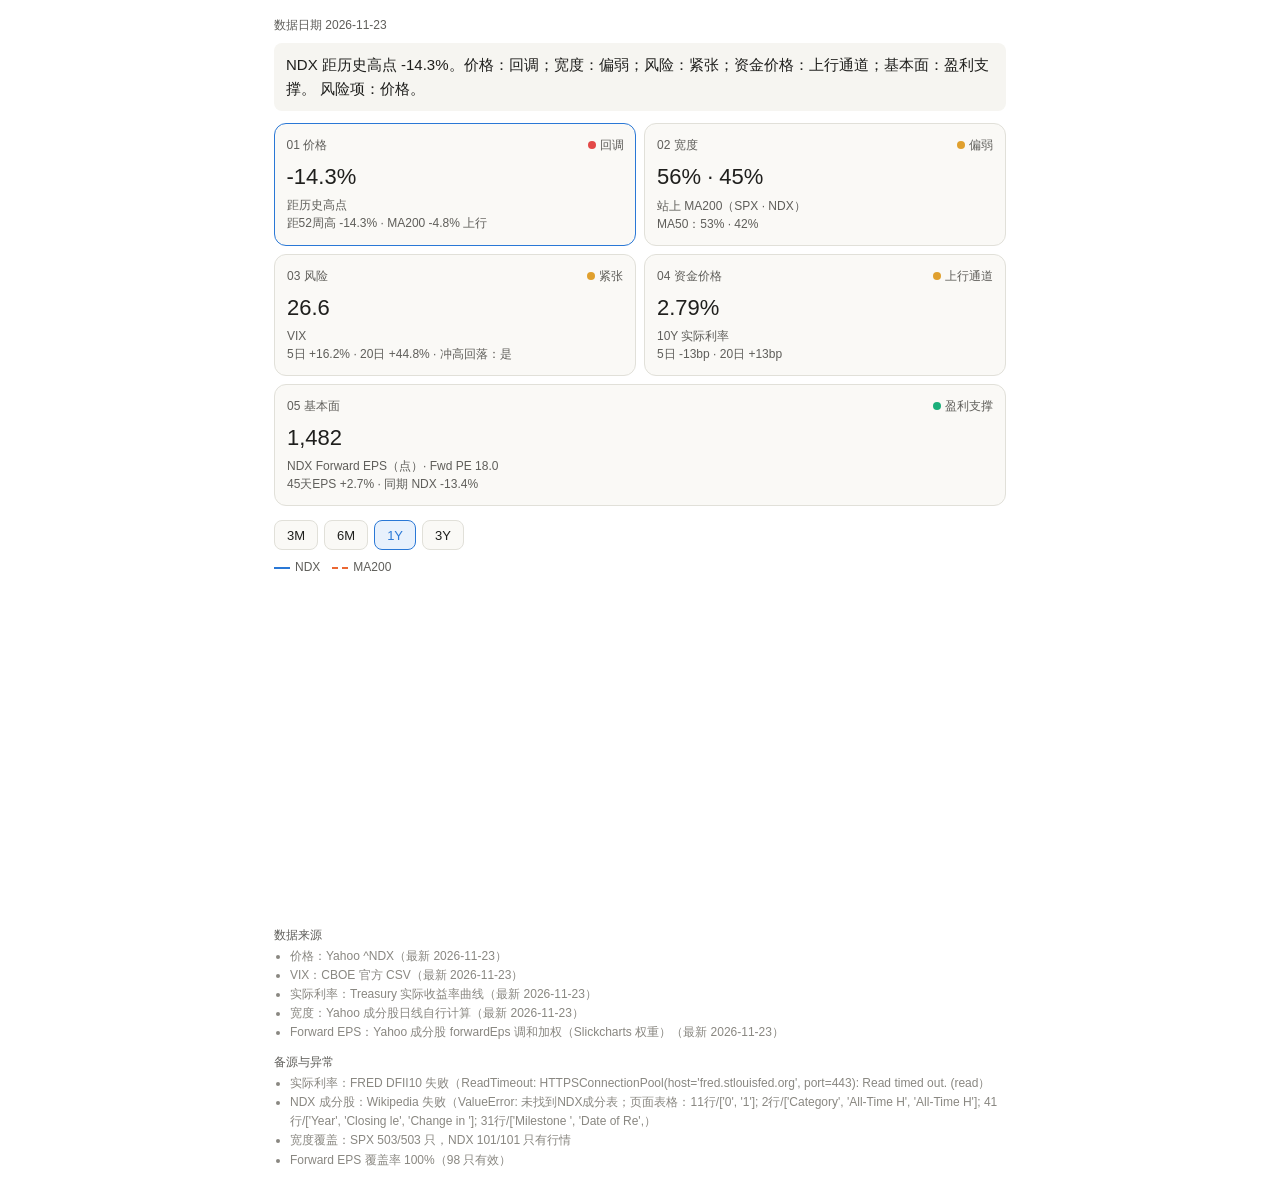
==== commit 548c56b4: "Update NDX5S after market close" ====
--- a/reports/latest.html
+++ b/reports/latest.html
@@ -56,7 +56,7 @@
 //# sourceMappingURL=chart.umd.js.map
 </script>
 <script>
-const D={"ndx": [15833.17, 15837.99, 16027.06, 15933.62, 16001.39, 15982.01, 15961.98, 16010.43, 15987.6, 15947.87, 15997.58, 15839.67, 15877.71, 15788.05, 16022.49, 16084.69, 16221.73, 16354.25, 16562.37, 16537.83, 16623.45, 16729.8, 16811.85, 16554.16, 16757.41, 16777.4, 16878.46, 16906.8, 16898.47, 16825.93, 16543.94, 16368.49, 16282.01, 16305.98, 16649.87, 16678.7, 16793.05, 16820.9, 16832.92, 16830.71, 16736.28, 16982.29, 17314.0, 17330.38, 17404.21, 17499.3, 17516.99, 17421.01, 17596.27, 17476.71, 17137.24, 17344.71, 17642.73, 17613.04, 17572.73, 17755.07, 17783.17, 17962.41, 17882.66, 17600.42, 17807.63, 17845.72, 17685.98, 17546.1, 17478.91, 18004.7, 17937.61, 17933.33, 17971.05, 17874.5, 18043.85, 18302.91, 18226.48, 17897.87, 18017.57, 18297.99, 18018.45, 17951.69, 18219.11, 18068.47, 18014.81, 17808.25, 17985.01, 18032.2, 18240.11, 18320.38, 18339.44, 18277.06, 18210.54, 18280.84, 18254.69, 18293.2, 18121.78, 18160.19, 17878.78, 18108.46, 18100.19, 18169.9, 18011.66, 18307.98, 18003.49, 17706.83, 17713.66, 17493.62, 17394.31, 17037.65, 17210.89, 17471.47, 17526.8, 17430.5, 17718.3, 17782.72, 17440.69, 17318.55, 17541.54, 17890.8, 18093.57, 18091.45, 18085.01, 18113.46, 18161.18, 18198.61, 18322.77, 18596.65, 18557.96, 18546.23, 18674.19, 18713.8, 18705.2, 18623.39, 18808.35, 18869.44, 18736.75, 18538.66, 18536.65, 18600.97, 18654.84, 19035.05, 19021.19, 19000.95, 19074.67, 19210.18, 19465.18, 19576.92, 19659.8, 19902.75, 19908.86, 19752.3, 19700.43, 19474.62, 19701.13, 19751.05, 19789.03, 19682.87, 19812.22, 20011.89, 20186.63, 20391.97, 20439.54, 20453.02, 20675.38, 20211.36, 20331.49, 20386.88, 20398.62, 19799.14, 19705.09, 19522.62, 19822.87, 19754.34, 19032.39, 18830.58, 19023.66, 19059.49, 18796.27, 19362.43, 18890.39, 18440.85, 17895.16, 18077.92, 17867.37, 18413.82, 18513.1, 18542.03, 19006.43, 19022.68, 19490.15, 19508.52, 19766.49, 19719.82, 19824.84, 19491.84, 19720.87, 19516.44, 19581.52, 19350.78, 19325.45, 19574.64, 18958.74, 18921.4, 18930.33, 18421.31, 18660.78, 18829.14, 19237.3, 19423.07, 19514.59, 19423.06, 19432.4, 19344.49, 19839.83, 19791.49, 19852.2, 19944.84, 19972.61, 20115.54, 20008.62, 20060.69, 19773.3, 19802.59, 19793.34, 20035.02, 19800.74, 20107.78, 20268.86, 20241.76, 20271.97, 20439.05, 20159.83, 20174.05, 20190.42, 20324.04, 20361.47, 20390.46, 20066.96, 20232.87, 20352.02, 20351.07, 20550.65, 20387.7, 19890.42, 20033.14, 19963.6, 20227.46, 20781.33, 21101.57, 21117.18, 21106.59, 21070.79, 21036.16, 20896.67, 20394.13, 20539.19, 20684.59, 20667.1, 20740.78, 20776.23, 20804.89, 20922.9, 20744.49, 20930.37, 21164.6, 21229.32, 21492.36, 21425.22, 21622.25, 21440.82, 21368.18, 21763.98, 21615.27, 21780.25, 22096.66, 22001.08, 21209.32, 21110.51, 21289.15, 21503.17, 21797.65, 21768.31, 21473.02, 21197.09, 21012.17, 20975.62, 21326.16, 21559.5, 21173.04, 21180.97, 20847.58, 20784.72, 20757.41, 21237.85, 21091.25, 21441.16, 21566.51, 21853.0, 21900.93, 21774.01, 21127.28, 21463.04, 21411.46, 21508.12, 21478.05, 21297.58, 21566.92, 21658.16, 21774.07, 21491.31, 21756.73, 21693.52, 21719.26, 22030.71, 22114.69, 22164.61, 22175.6, 22068.06, 21614.08, 21352.08, 21087.25, 21132.92, 20550.95, 20884.41, 20425.58, 20352.53, 20628.46, 20052.63, 20201.37, 19430.95, 19376.96, 19596.02, 19225.48, 19704.64, 19812.24, 19483.36, 19736.66, 19677.61, 19753.97, 20180.45, 20287.83, 19916.99, 19798.62, 19281.4, 19278.45, 19436.42, 19581.78, 18521.47, 17397.7, 17430.68, 17090.4, 19145.06, 18343.57, 18690.05, 18796.02, 18830.23, 18257.64, 18258.09, 17808.3, 18276.41, 18693.26, 19214.4, 19432.56, 19427.29, 19544.95, 19571.02, 19786.71, 20102.61, 19967.94, 19791.35, 19867.97, 20063.56, 20061.45, 20868.15, 21197.7, 21319.21, 21335.82, 21427.94, 21447.05, 21367.37, 21080.36, 21112.47, 20915.66, 21414.99, 21318.17, 21363.95, 21340.99, 21491.75, 21662.58, 21721.92, 21547.43, 21761.79, 21797.87, 21941.92, 21860.8, 21913.32, 21631.04, 21937.57, 21719.08, 21719.69, 21626.39, 21856.33, 22190.52, 22237.74, 22447.29, 22534.2, 22679.01, 22478.13, 22641.89, 22866.97, 22685.57, 22702.25, 22864.91, 22829.26, 22780.6, 22855.63, 22884.59, 22907.97, 23081.05, 23065.47, 23180.06, 23063.58, 23162.41, 23219.87, 23272.25, 23356.27, 23308.3, 23345.41, 23218.12, 22763.31, 23188.61, 23018.56, 23315.04, 23389.53, 23611.27, 23526.63, 23839.2, 23849.04, 23832.44, 23712.07, 23713.76, 23384.77, 23249.57, 23142.58, 23498.12, 23425.61, 23525.29, 23565.85, 23703.45, 23415.42, 23231.11, 23414.84, 23633.01, 23652.44, 23762.3, 23839.8, 23849.27, 23992.56, 24092.19, 24293.78, 24274.25, 24223.69, 24454.89, 24626.25, 24761.07, 24580.17, 24503.57, 24397.31, 24503.85, 24611.35, 24679.99, 24800.86, 24892.76, 24785.52, 24978.56, 24840.23, 25136.62, 25098.18, 24221.74, 24750.25, 24579.32, 24745.36, 24657.24, 24817.95, 25141.02, 25127.13, 24879.01, 25097.41, 25358.16, 25821.55, 26012.15, 26119.85, 25734.81, 25858.13, 25972.94, 25435.7, 25620.03, 25130.04, 25059.81, 25611.74, 25533.49, 25517.33, 24993.46, 25008.24, 24799.92, 24503.1, 24640.52, 24054.38, 24239.57, 24873.85, 25018.36, 25236.94, 25434.89, 25342.85, 25555.86, 25606.54, 25581.7, 25692.05, 25627.95, 25668.69, 25776.44, 25686.69, 25196.73, 25067.27, 25132.94, 24647.61, 25019.37, 25346.18, 25461.7, 25587.83, 25656.15, 25644.39, 25525.56, 25462.56, 25249.85, 25206.17, 25401.32, 25639.71, 25653.9, 25507.1, 25766.26, 25787.66, 25741.95, 25465.94, 25547.07, 25529.26, 24987.57, 25326.58, 25518.35, 25605.47, 25713.21, 25939.74, 26022.79, 25884.3, 25552.39, 25738.61, 25338.62, 24891.24, 24548.69, 25075.77, 25268.14, 25127.64, 25201.26, 24687.61, 24732.73, 24701.6, 24898.87, 24797.34, 25012.62, 24708.94, 24977.04, 25329.04, 25034.37, 24960.04, 24992.6, 24720.08, 25093.68, 25020.41, 24643.02, 24967.25, 24956.47, 24965.01, 24533.58, 24380.73, 24655.34, 24780.42, 24425.09, 24355.28, 23898.15, 24188.59, 24002.45, 24162.98, 23586.99, 23132.77, 22953.38, 23740.19, 24019.99, 24045.53, 24192.17, 24202.37, 24903.17, 25082.09, 25116.34, 25383.72, 25842.0, 26204.58, 26333.0, 26672.43, 26590.34, 26479.47, 26937.28, 26782.63, 27303.67, 27305.68, 27029.01, 27186.98, 27452.12, 27710.36, 27651.82, 28015.06, 28599.17, 28563.95, 29234.99, 29320.66, 29064.8, 29366.94, 29580.3, 29125.2, 28994.37, 28818.84, 29297.7, 29357.27, 29481.64, 30001.32, 29973.57, 30223.89, 30333.18, 30513.86, 30660.6, 30571.24, 30407.81, 28957.6, 29414.26, 29084.5, 28508.03, 29446.18, 29635.95, 30543.92, 29968.13, 29670.95, 30406.19, 30347.08, 29347.27, 29220.06, 29440.32, 29118.24, 29774.75, 30276.35, 29809.13, 29329.21, 29697.87, 29173.02, 29252.56, 29727.1, 29825.11, 29264.1, 29586.29, 29502.6, 29025.77, 28592.66, 28604.23, 29155.18, 28998.1, 28454.81, 28128.34, 28039.21, 27763.13, 27192.31, 28106.35, 28274.2, 28776.8, 29733.16, 29487.79, 29373.33, 29722.3, 29621.8, 29525.48, 29742.6, 30084.5, 30046.14, 29995.38, 29490.96, 29426.02, 29213.16, 29308.86, 29023.18, 29209.23, 29224.52, 29641.56, 29433.43, 29456.97, 29077.22, 29143.33, 29482.32, 29544.15, 29507.7, 29421.55, 29103.51, 29368.44, 29127.16, 28937.84, 28945.06, 29446.98, 29644.17, 30482.35, 30732.4, 30470.29, 30478.86, 30608.13, 30276.81, 30339.33, 30408.5, 30501.56, 30807.93, 31076.44, 31224.47, 31160.08, 30725.81, 30883.15, 30664.7, 30569.48, 29950.82, 29935.6, 29187.55, 29529.35, 29490.28, 29822.52, 28958.69, 28957.53, 29273.4, 29651.44, 29813.16, 29402.51, 28384.85, 27989.82, 28180.26, 28437.17, 26629.81, 26989.99, 27907.63, 27740.79, 28374.25, 28289.19, 27943.74, 27197.15, 27001.78, 27116.26, 26517.05, 25028.98], "ma200": [14166.01, 14181.18, 14198.45, 14215.8, 14232.16, 14249.6, 14267.5, 14286.03, 14303.45, 14320.24, 14336.79, 14353.77, 14371.37, 14390.01, 14409.79, 14429.31, 14450.57, 14472.06, 14494.66, 14517.65, 14540.55, 14562.74, 14585.29, 14607.3, 14630.01, 14653.92, 14679.16, 14704.08, 14727.57, 14750.44, 14770.26, 14789.5, 14808.1, 14825.92, 14846.33, 14866.08, 14886.21, 14906.95, 14928.06, 14947.98, 14966.85, 14985.85, 15006.68, 15027.83, 15050.02, 15072.2, 15094.53, 15116.82, 15140.55, 15162.39, 15182.68, 15203.96, 15226.72, 15249.34, 15272.28, 15296.05, 15320.11, 15346.3, 15371.68, 15393.88, 15416.69, 15439.76, 15462.62, 15485.2, 15507.69, 15531.41, 15554.64, 15578.3, 15601.42, 15623.84, 15647.36, 15671.81, 15695.81, 15717.35, 15738.27, 15760.74, 15781.59, 15802.98, 15826.05, 15846.7, 15865.29, 15882.55, 15901.21, 15919.16, 15937.63, 15956.45, 15975.35, 15995.22, 16013.85, 16032.62, 16049.97, 16066.93, 16082.51, 16097.38, 16111.36, 16126.55, 16142.71, 16158.35, 16173.95, 16192.05, 16207.33, 16221.05, 16234.91, 16246.49, 16257.41, 16266.58, 16277.19, 16289.36, 16301.77, 16313.33, 16325.38, 16336.44, 16345.81, 16353.84, 16362.34, 16372.66, 16385.8, 16399.13, 16412.31, 16425.07, 16438.38, 16452.05, 16464.91, 16479.11, 16493.31, 16509.18, 16525.79, 16542.98, 16559.47, 16576.22, 16594.75, 16613.46, 16632.0, 16648.67, 16666.16, 16684.78, 16704.48, 16726.18, 16746.6, 16767.06, 16786.7, 16808.66, 16831.28, 16853.9, 16875.32, 16897.52, 16919.56, 16940.87, 16961.83, 16982.34, 17004.56, 17026.91, 17048.55, 17070.51, 17092.83, 17115.52, 17140.44, 17166.27, 17192.52, 17219.93, 17249.84, 17277.39, 17305.2, 17334.41, 17363.5, 17388.98, 17413.93, 17437.36, 17463.64, 17488.53, 17510.08, 17529.37, 17549.25, 17568.89, 17586.66, 17607.55, 17627.03, 17643.37, 17657.24, 17673.08, 17688.5, 17707.77, 17727.31, 17746.29, 17769.41, 17793.98, 17820.53, 17846.39, 17873.18, 17898.45, 17922.98, 17944.94, 17967.77, 17988.87, 18010.21, 18031.03, 18050.01, 18070.47, 18086.2, 18101.72, 18117.21, 18130.12, 18143.29, 18157.77, 18173.95, 18191.15, 18208.92, 18225.98, 18243.2, 18260.19, 18279.4, 18299.16, 18319.03, 18339.81, 18359.56, 18379.72, 18398.65, 18417.18, 18433.24, 18449.56, 18465.41, 18481.94, 18496.88, 18514.65, 18532.21, 18549.53, 18566.5, 18584.16, 18600.47, 18617.21, 18635.44, 18655.22, 18675.61, 18696.04, 18713.12, 18730.89, 18748.69, 18766.34, 18784.93, 18802.71, 18818.48, 18833.74, 18846.98, 18861.47, 18878.36, 18896.37, 18914.37, 18932.8, 18950.17, 18967.97, 18986.76, 19002.01, 19016.49, 19031.85, 19047.32, 19062.25, 19077.22, 19091.43, 19106.63, 19122.35, 19137.96, 19154.56, 19172.27, 19192.01, 19211.74, 19229.82, 19247.34, 19264.52, 19283.48, 19302.18, 19320.87, 19339.83, 19358.71, 19375.26, 19390.73, 19405.69, 19423.11, 19442.34, 19460.08, 19477.11, 19493.02, 19509.04, 19523.99, 19540.46, 19557.06, 19571.32, 19585.53, 19598.38, 19611.25, 19623.64, 19638.55, 19652.54, 19669.14, 19686.17, 19706.04, 19725.0, 19743.37, 19758.16, 19775.42, 19790.93, 19808.46, 19827.31, 19845.23, 19865.6, 19886.92, 19910.6, 19932.0, 19953.43, 19974.26, 19995.71, 20017.27, 20038.93, 20062.55, 20086.83, 20109.47, 20128.08, 20144.37, 20159.35, 20174.59, 20186.78, 20200.4, 20211.53, 20221.68, 20231.84, 20239.31, 20247.59, 20251.37, 20254.69, 20259.14, 20262.15, 20266.63, 20271.35, 20275.08, 20281.07, 20286.78, 20292.54, 20300.17, 20306.43, 20310.91, 20314.9, 20315.93, 20316.28, 20316.13, 20316.16, 20310.46, 20297.94, 20285.55, 20272.24, 20269.46, 20263.81, 20258.75, 20253.98, 20249.18, 20242.06, 20234.28, 20223.27, 20213.72, 20205.22, 20199.1, 20193.99, 20187.75, 20184.42, 20180.62, 20177.62, 20176.14, 20176.98, 20177.41, 20179.14, 20180.34, 20181.88, 20191.06, 20202.89, 20214.37, 20225.75, 20238.91, 20249.33, 20261.72, 20274.92, 20291.0, 20305.19, 20322.93, 20337.45, 20351.71, 20365.7, 20378.13, 20391.33, 20402.49, 20412.68, 20422.66, 20433.05, 20443.63, 20455.48, 20466.44, 20477.01, 20488.79, 20500.63, 20512.61, 20522.86, 20537.35, 20553.7, 20570.24, 20590.37, 20609.73, 20628.98, 20645.19, 20661.28, 20678.04, 20694.35, 20710.7, 20728.31, 20743.25, 20758.2, 20773.22, 20787.91, 20802.59, 20817.42, 20832.7, 20848.3, 20864.75, 20881.55, 20898.68, 20914.87, 20932.65, 20948.65, 20964.03, 20978.91, 20991.37, 21005.12, 21019.41, 21035.12, 21051.11, 21067.55, 21083.37, 21100.62, 21119.53, 21137.53, 21154.33, 21171.14, 21185.31, 21199.62, 21215.88, 21233.21, 21250.52, 21267.01, 21280.93, 21293.94, 21305.43, 21316.05, 21327.77, 21340.76, 21354.53, 21371.38, 21387.88, 21403.7, 21420.33, 21437.09, 21454.67, 21472.02, 21488.52, 21507.08, 21525.56, 21543.54, 21560.29, 21575.35, 21590.21, 21604.62, 21620.47, 21637.03, 21652.21, 21668.6, 21683.63, 21698.04, 21712.23, 21731.87, 21751.81, 21766.47, 21782.71, 21796.61, 21811.5, 21827.42, 21845.52, 21866.17, 21886.93, 21904.69, 21922.38, 21943.31, 21966.51, 21992.33, 22019.01, 22043.89, 22067.0, 22091.4, 22111.38, 22131.64, 22148.03, 22163.82, 22183.01, 22205.04, 22225.31, 22243.22, 22260.73, 22277.33, 22293.36, 22308.73, 22320.71, 22333.04, 22349.95, 22366.26, 22383.98, 22402.56, 22419.12, 22436.32, 22453.53, 22470.56, 22488.68, 22508.75, 22530.33, 22553.78, 22576.55, 22599.78, 22620.69, 22644.23, 22665.7, 22687.66, 22714.13, 22740.43, 22771.21, 22802.61, 22832.85, 22864.35, 22893.14, 22920.33, 22948.94, 22977.27, 23007.08, 23036.58, 23063.21, 23090.6, 23119.95, 23149.67, 23180.59, 23211.94, 23242.4, 23269.43, 23303.46, 23344.06, 23384.93, 23428.05, 23462.02, 23500.42, 23536.39, 23570.17, 23604.71, 23640.12, 23673.28, 23706.98, 23740.98, 23773.86, 23803.42, 23832.27, 23858.57, 23884.51, 23910.16, 23935.72, 23959.19, 23984.42, 24009.0, 24034.55, 24060.88, 24085.74, 24106.2, 24125.18, 24142.18, 24160.97, 24178.93, 24194.91, 24212.91, 24232.29, 24251.55, 24269.64, 24284.47, 24301.16, 24318.24, 24333.66, 24347.98, 24359.16, 24371.49, 24383.76, 24395.77, 24404.72, 24410.67, 24416.13, 24425.27, 24437.21, 24447.75, 24460.12, 24472.53, 24488.92, 24505.04, 24519.67, 24535.4, 24552.38, 24570.73, 24589.0, 24609.97, 24629.71, 24647.77, 24669.03, 24689.44, 24711.63, 24734.01, 24755.25, 24776.91, 24799.75, 24823.76, 24846.61, 24871.36, 24898.46, 24925.96, 24956.32, 24986.83, 25015.79, 25045.84, 25077.2, 25106.1, 25134.98, 25165.26, 25195.8, 25227.5, 25258.33, 25291.39, 25323.2, 25356.69, 25389.16, 25422.48, 25456.62, 25490.92, 25524.39, 25552.25, 25583.08, 25612.79, 25637.84, 25667.94, 25698.49, 25733.38, 25764.71, 25795.98, 25831.86, 25866.52, 25895.09, 25922.93, 25951.32, 25977.71, 26007.34, 26038.76, 26067.34, 26092.52, 26119.64, 26144.38, 26168.37, 26193.88, 26219.2, 26242.62, 26268.03, 26293.56, 26316.17, 26336.07, 26355.69, 26377.47, 26397.99, 26416.34, 26432.09, 26448.08, 26461.22, 26471.69, 26491.11, 26508.73, 26529.72, 26554.66, 26578.81, 26601.59, 26624.49, 26646.96, 26670.2, 26693.42, 26717.05, 26738.18, 26758.09, 26774.95, 26793.41, 26810.18, 26826.86, 26844.8, 26862.74, 26883.22, 26906.12, 26925.23, 26944.85, 26962.65, 26983.4, 27005.77, 27029.49, 27054.51, 27078.42, 27103.66, 27129.31, 27150.58, 27170.17, 27188.71, 27208.77, 27230.28, 27254.91, 27280.54, 27304.99, 27328.92, 27353.82, 27376.86, 27399.68, 27423.28, 27449.81, 27478.51, 27508.23, 27541.11, 27571.82, 27598.72, 27625.82, 27651.21, 27675.77, 27697.31, 27719.36, 27737.98, 27759.38, 27780.8, 27802.91, 27819.5, 27836.02, 27854.85, 27874.28, 27894.4, 27912.71, 27927.3, 27939.51, 27952.77, 27970.02, 27976.53, 27983.89, 27995.4, 28005.54, 28017.71, 28029.04, 28039.34, 28047.57, 28053.88, 28062.77, 28070.9, 28073.3], "dd": [-4.47, -4.44, -3.3, -3.86, -3.45, -3.57, -3.69, -3.4, -3.53, -3.77, -3.47, -4.43, -4.2, -4.74, -3.32, -2.95, -2.12, -1.32, -0.07, -0.21, 0.0, 0.0, 0.0, -1.53, -0.32, -0.2, 0.0, 0.0, -0.05, -0.48, -2.15, -3.18, -3.7, -3.55, -1.52, -1.35, -0.67, -0.51, -0.44, -0.45, -1.01, 0.0, 0.0, 0.0, 0.0, 0.0, 0.0, -0.55, 0.0, -0.68, -2.61, -1.43, 0.0, -0.17, -0.4, 0.0, 0.0, 0.0, -0.44, -2.02, -0.86, -0.65, -1.54, -2.32, -2.69, 0.0, -0.37, -0.4, -0.19, -0.72, 0.0, 0.0, -0.42, -2.21, -1.56, -0.03, -1.55, -1.92, -0.46, -1.28, -1.57, -2.7, -1.74, -1.48, -0.34, 0.0, 0.0, -0.34, -0.7, -0.32, -0.46, -0.25, -1.19, -0.98, -2.51, -1.26, -1.3, -0.92, -1.79, -0.17, -1.83, -3.45, -3.41, -4.61, -5.15, -7.1, -6.15, -4.73, -4.43, -4.96, -3.39, -3.04, -4.9, -5.57, -4.35, -2.45, -1.34, -1.35, -1.39, -1.23, -0.97, -0.77, -0.09, 0.0, -0.21, -0.27, 0.0, 0.0, -0.05, -0.48, 0.0, 0.0, -0.7, -1.75, -1.76, -1.42, -1.14, 0.0, -0.07, -0.18, 0.0, 0.0, 0.0, 0.0, 0.0, 0.0, 0.0, -0.79, -1.05, -2.18, -1.04, -0.79, -0.6, -1.14, -0.49, 0.0, 0.0, 0.0, 0.0, 0.0, 0.0, -2.24, -1.66, -1.4, -1.34, -4.24, -4.69, -5.58, -4.12, -4.45, -7.95, -8.92, -7.99, -7.82, -9.09, -6.35, -8.63, -10.81, -13.45, -12.56, -13.58, -10.94, -10.46, -10.32, -8.07, -7.99, -5.73, -5.64, -4.4, -4.62, -4.11, -5.72, -4.62, -5.61, -5.29, -6.41, -6.53, -5.32, -8.3, -8.48, -8.44, -10.9, -9.74, -8.93, -6.96, -6.06, -5.61, -6.06, -6.01, -6.44, -4.04, -4.28, -3.98, -3.53, -3.4, -2.71, -3.22, -2.97, -4.36, -4.22, -4.27, -3.1, -4.23, -2.75, -1.97, -2.1, -1.95, -1.14, -2.49, -2.42, -2.35, -1.7, -1.52, -1.38, -2.94, -2.14, -1.56, -1.57, -0.6, -1.39, -3.8, -3.11, -3.44, -2.17, 0.0, 0.0, 0.0, -0.05, -0.22, -0.38, -1.04, -3.42, -2.74, -2.05, -2.13, -1.78, -1.61, -1.48, -0.92, -1.76, -0.88, 0.0, 0.0, 0.0, -0.31, 0.0, -0.84, -1.18, 0.0, -0.68, 0.0, 0.0, -0.43, -4.02, -4.46, -3.65, -2.69, -1.35, -1.49, -2.82, -4.07, -4.91, -5.07, -3.49, -2.43, -4.18, -4.14, -5.65, -5.94, -6.06, -3.89, -4.55, -2.97, -2.4, -1.1, -0.89, -1.46, -4.39, -2.87, -3.1, -2.66, -2.8, -3.62, -2.4, -1.98, -1.46, -2.74, -1.54, -1.82, -1.71, -0.3, 0.0, 0.0, 0.0, -0.48, -2.53, -3.71, -4.91, -4.7, -7.33, -5.82, -7.89, -8.22, -6.98, -9.57, -8.9, -12.38, -12.62, -11.63, -13.3, -11.14, -10.66, -12.14, -11.0, -11.26, -10.92, -9.0, -8.51, -10.19, -10.72, -13.05, -13.06, -12.35, -11.7, -16.48, -21.55, -21.4, -22.93, -13.67, -17.28, -15.72, -15.24, -15.09, -17.67, -17.67, -19.69, -17.58, -15.7, -13.35, -12.37, -12.39, -11.86, -11.75, -10.77, -9.35, -9.96, -10.75, -10.41, -9.52, -9.53, -5.9, -4.41, -3.86, -3.79, -3.37, -3.29, -3.64, -4.94, -4.79, -5.68, -3.43, -3.87, -3.66, -3.76, -3.08, -2.31, -2.05, -2.83, -1.87, -1.7, -1.05, -1.42, -1.18, -2.46, -1.07, -2.06, -2.06, -2.48, -1.44, 0.0, 0.0, 0.0, 0.0, 0.0, -0.89, -0.16, 0.0, -0.79, -0.72, -0.01, -0.16, -0.38, -0.05, 0.0, 0.0, 0.0, -0.07, 0.0, -0.5, -0.08, 0.0, 0.0, 0.0, -0.21, -0.05, -0.59, -2.54, -0.72, -1.45, -0.18, 0.0, 0.0, -0.36, 0.0, 0.0, -0.07, -0.57, -0.57, -1.95, -2.51, -2.96, -1.47, -1.78, -1.36, -1.19, -0.61, -1.82, -2.59, -1.82, -0.91, -0.82, -0.36, -0.04, 0.0, 0.0, 0.0, 0.0, -0.08, -0.29, 0.0, 0.0, 0.0, -0.73, -1.04, -1.47, -1.04, -0.6, -0.33, 0.0, 0.0, -0.43, 0.0, -0.55, 0.0, -0.15, -3.64, -1.54, -2.22, -1.56, -1.91, -1.27, 0.0, -0.06, -1.04, -0.17, 0.0, 0.0, 0.0, 0.0, -1.47, -1.0, -0.56, -2.62, -1.91, -3.79, -4.06, -1.95, -2.24, -2.31, -4.31, -4.26, -5.05, -6.19, -5.66, -7.91, -7.2, -4.77, -4.22, -3.38, -2.62, -2.97, -2.16, -1.97, -2.06, -1.64, -1.88, -1.73, -1.31, -1.66, -3.53, -4.03, -3.78, -5.64, -4.21, -2.96, -2.52, -2.04, -1.78, -1.82, -2.28, -2.52, -3.33, -3.5, -2.75, -1.84, -1.78, -2.35, -1.35, -1.27, -1.45, -2.5, -2.19, -2.26, -4.33, -3.04, -2.3, -1.97, -1.56, -0.69, -0.37, -0.9, -2.17, -1.46, -2.99, -4.7, -6.02, -4.0, -3.26, -3.8, -3.52, -5.48, -5.31, -5.43, -4.67, -5.06, -4.24, -5.4, -4.38, -3.03, -4.16, -4.44, -4.32, -5.36, -3.93, -4.21, -5.65, -4.41, -4.45, -4.42, -6.07, -6.66, -5.61, -5.13, -6.49, -6.76, -8.51, -7.39, -8.11, -7.49, -9.7, -11.44, -12.12, -9.11, -8.04, -7.94, -7.38, -7.34, -4.66, -3.97, -3.84, -2.82, -1.06, 0.0, 0.0, 0.0, -0.31, -0.72, 0.0, -0.57, 0.0, 0.0, -1.01, -0.43, 0.0, 0.0, -0.21, 0.0, 0.0, -0.12, 0.0, 0.0, -0.87, 0.0, 0.0, -1.54, -1.98, -2.57, -0.96, -0.75, -0.33, 0.0, -0.09, 0.0, 0.0, 0.0, 0.0, -0.29, -0.82, -5.55, -4.06, -5.14, -7.02, -3.96, -3.34, -0.38, -2.26, -3.23, -0.83, -1.02, -4.28, -4.7, -3.98, -5.03, -2.89, -1.25, -2.78, -4.34, -3.14, -4.85, -4.59, -3.04, -2.72, -4.55, -3.5, -3.78, -5.33, -6.74, -6.71, -4.91, -5.42, -7.19, -8.26, -8.55, -9.45, -11.31, -8.33, -7.78, -6.14, -3.02, -3.83, -4.2, -3.06, -3.39, -3.7, -2.99, -1.88, -2.0, -2.17, -3.81, -4.03, -4.72, -4.41, -5.34, -4.73, -4.68, -3.32, -4.0, -3.93, -5.16, -4.95, -3.84, -3.64, -3.76, -4.04, -5.08, -4.21, -5.0, -5.62, -5.6, -3.96, -3.32, -0.58, 0.0, -0.85, -0.82, -0.4, -1.48, -1.28, -1.05, -0.75, 0.0, 0.0, 0.0, -0.21, -1.6, -1.09, -1.79, -2.1, -4.08, -4.13, -6.52, -5.43, -5.55, -4.49, -7.26, -7.26, -6.25, -5.04, -4.52, -5.84, -9.09, -10.36, -9.75, -8.93, -14.71, -13.56, -10.62, -11.16, -9.13, -9.4, -10.51, -12.9, -13.52, -13.16, -15.08, -19.84], "br": {"s50": [70.0, 73.9, 75.5, 74.3, 76.5, 78.7, 77.7, 78.3, 78.1, 81.0, 86.2, 85.2, 83.4, 81.2, 82.0, 83.4, 86.4, 85.6, 89.7, 89.1, 87.5, 89.1, 90.5, 85.5, 88.9, 89.9, 90.3, 89.7, 89.7, 90.1, 91.7, 91.3, 88.7, 87.7, 91.1, 87.1, 86.5, 85.5, 84.4, 81.2, 73.7, 75.2, 77.4, 77.6, 78.4, 74.1, 78.2, 77.4, 78.8, 78.0, 66.9, 72.9, 67.3, 61.6, 66.1, 66.3, 66.1, 65.7, 68.5, 56.6, 59.2, 66.7, 63.6, 63.2, 66.5, 68.5, 70.7, 65.1, 67.5, 68.7, 70.9, 72.1, 74.3, 71.7, 76.2, 78.2, 79.8, 83.0, 80.6, 82.0, 76.0, 73.3, 73.9, 75.8, 79.6, 82.0, 78.0, 77.0, 75.2, 84.0, 85.7, 81.4, 76.6, 76.4, 68.9, 74.1, 74.9, 76.0, 61.6, 60.0, 47.7, 38.4, 33.5, 31.7, 32.3, 37.2, 41.8, 47.1, 47.7, 44.8, 48.5, 52.3, 41.4, 40.8, 43.6, 44.8, 53.3, 55.2, 53.5, 59.8, 60.6, 60.8, 64.4, 67.3, 66.1, 67.3, 65.5, 64.6, 60.8, 50.7, 53.9, 47.9, 42.0, 46.5, 54.4, 52.6, 51.0, 53.9, 53.2, 51.4, 53.8, 49.6, 52.8, 51.8, 47.6, 50.4, 53.4, 56.2, 57.0, 62.2, 53.8, 49.8, 52.8, 50.8, 44.6, 49.4, 49.2, 47.8, 48.4, 47.0, 54.0, 65.7, 72.3, 70.7, 78.3, 76.7, 70.5, 65.1, 71.1, 69.3, 59.4, 61.6, 69.7, 69.9, 68.5, 72.9, 62.0, 53.8, 42.0, 47.8, 45.0, 53.2, 57.2, 53.6, 58.4, 59.2, 66.7, 69.1, 73.5, 70.3, 74.7, 72.1, 79.1, 77.1, 76.3, 75.7, 77.3, 80.9, 70.1, 68.5, 65.7, 57.0, 63.1, 62.7, 65.7, 69.7, 72.7, 75.1, 77.3, 75.1, 84.5, 79.1, 81.9, 81.5, 77.5, 82.7, 84.3, 85.7, 80.5, 78.5, 74.5, 77.1, 69.9, 71.7, 76.3, 73.3, 78.9, 82.3, 79.1, 79.9, 77.7, 79.1, 72.3, 67.9, 66.9, 64.5, 59.0, 61.6, 56.8, 57.4, 50.0, 52.0, 51.6, 57.6, 65.3, 67.5, 68.5, 67.5, 65.1, 65.9, 62.0, 58.0, 60.4, 56.8, 59.2, 64.7, 66.5, 71.5, 72.7, 73.5, 73.9, 71.7, 67.3, 66.5, 62.9, 62.0, 61.6, 57.2, 54.8, 54.0, 51.4, 48.6, 42.2, 22.5, 23.9, 29.1, 29.3, 35.1, 34.9, 29.9, 22.3, 22.5, 21.3, 27.7, 27.1, 27.3, 28.1, 19.7, 21.9, 27.5, 34.9, 40.6, 44.6, 55.8, 52.2, 55.4, 55.4, 62.7, 56.4, 53.0, 58.8, 53.2, 50.0, 50.4, 55.4, 55.8, 53.6, 54.4, 55.8, 51.0, 57.4, 57.6, 60.6, 61.2, 59.2, 53.2, 53.8, 52.8, 53.0, 48.6, 54.0, 46.4, 40.4, 44.8, 41.0, 45.4, 40.0, 32.1, 29.7, 26.5, 32.5, 38.0, 36.1, 39.6, 37.6, 33.1, 39.2, 39.8, 41.4, 38.8, 33.7, 38.0, 39.6, 40.8, 30.3, 11.0, 6.4, 5.8, 15.3, 14.1, 18.5, 24.1, 24.3, 20.5, 23.7, 15.3, 23.5, 27.1, 34.1, 34.3, 36.5, 41.9, 43.9, 43.5, 59.1, 57.3, 54.3, 58.1, 63.1, 64.7, 74.3, 72.3, 67.9, 76.8, 82.2, 81.8, 81.8, 69.5, 65.9, 65.3, 76.2, 68.7, 70.7, 73.5, 72.1, 74.9, 74.3, 71.5, 76.4, 77.0, 80.2, 79.2, 81.6, 75.4, 77.4, 70.9, 68.1, 68.7, 74.7, 78.0, 70.3, 73.1, 74.5, 76.8, 83.4, 79.0, 81.4, 76.6, 75.8, 75.8, 76.8, 71.3, 74.1, 63.9, 66.7, 69.9, 70.7, 66.5, 75.6, 78.0, 74.3, 76.2, 70.5, 69.5, 64.3, 60.1, 52.3, 57.1, 57.1, 54.1, 56.5, 59.1, 56.7, 62.7, 67.5, 64.1, 61.1, 61.1, 65.7, 65.3, 62.7, 72.7, 66.5, 66.3, 67.7, 66.5, 65.7, 59.7, 58.9, 61.1, 60.5, 61.1, 59.7, 57.7, 65.9, 62.1, 58.3, 54.5, 57.1, 59.9, 60.3, 57.9, 60.5, 56.7, 52.5, 58.3, 58.5, 60.7, 59.3, 59.3, 62.9, 61.1, 58.1, 58.3, 53.1, 39.7, 45.1, 51.5, 51.5, 42.5, 46.9, 54.5, 56.1, 52.3, 54.3, 54.7, 58.7, 49.7, 43.9, 43.5, 43.3, 41.3, 41.1, 42.3, 40.5, 45.7, 47.9, 51.3, 53.5, 45.7, 44.3, 38.1, 38.7, 37.1, 32.3, 41.1, 42.9, 53.1, 57.5, 61.3, 53.9, 52.9, 55.3, 57.5, 56.7, 51.3, 49.3, 55.9, 61.3, 59.7, 61.7, 57.7, 59.7, 58.1, 58.1, 62.3, 62.7, 63.1, 63.5, 65.3, 62.7, 57.1, 60.3, 63.1, 67.9, 63.4, 71.0, 72.0, 71.4, 68.4, 72.6, 73.4, 72.6, 64.2, 69.8, 69.4, 67.2, 70.2, 67.2, 62.6, 64.0, 66.6, 66.8, 63.0, 67.6, 64.8, 68.6, 68.0, 68.6, 66.6, 61.4, 63.2, 64.6, 66.6, 64.4, 66.0, 61.4, 62.2, 63.0, 65.8, 63.2, 61.8, 57.0, 58.6, 52.0, 45.0, 44.8, 41.8, 39.8, 32.8, 33.0, 34.8, 36.0, 30.2, 29.0, 20.8, 25.0, 25.6, 28.0, 23.0, 20.0, 20.2, 24.8, 27.8, 30.8, 34.4, 30.8, 50.0, 51.0, 45.2, 51.6, 55.0, 53.2, 54.4, 62.2, 63.4, 59.2, 56.6, 56.8, 54.2, 53.0, 54.0, 51.0, 57.2, 56.2, 53.2, 54.8, 57.2, 55.2, 53.4, 51.8, 52.8, 47.6, 48.6, 46.4, 53.2, 49.2, 54.6, 56.6, 59.4, 57.8, 57.6, 58.2, 56.0, 53.6, 53.8, 51.8, 57.4, 55.8, 54.0, 59.4, 52.2, 57.6, 62.0, 65.0, 66.6, 55.8, 57.0, 56.6, 60.6, 63.8, 63.8, 64.0, 64.8, 62.8, 64.2, 67.4, 69.2, 68.0, 64.6, 65.4, 68.8, 66.0, 64.0, 62.2, 67.4, 64.6, 62.2, 59.8, 62.8, 59.4, 65.4, 69.4, 72.2, 66.2, 64.4, 63.0, 65.6, 68.8, 68.0, 65.1, 66.7, 66.3, 64.5, 65.9, 69.1, 70.9, 62.5, 61.1, 61.9, 54.9, 58.3, 60.7, 59.0, 59.2, 54.2, 53.6, 50.8, 46.8, 48.4, 51.6, 48.4, 43.6, 38.4, 34.3, 39.8, 39.4, 36.1, 33.1, 32.3, 29.5, 31.5, 31.7, 29.5, 26.5, 27.7, 25.3, 25.7, 21.5, 23.3, 24.9, 28.5, 30.3, 29.5, 33.5, 36.5, 37.5, 39.6, 35.9, 44.8, 45.6, 44.2, 53.2, 55.6, 61.4, 59.0, 60.6, 62.0, 58.8, 65.7, 61.4, 66.9, 66.3, 71.9, 62.7, 62.9, 69.7, 69.7, 72.5, 70.7, 71.9, 65.3, 58.2, 56.8, 50.0, 50.0], "s200": [56.7, 59.3, 59.5, 59.7, 61.7, 63.8, 62.1, 62.8, 65.0, 66.0, 72.1, 71.9, 67.6, 68.0, 69.2, 71.5, 73.3, 72.7, 78.9, 81.2, 77.7, 78.5, 82.0, 76.1, 78.7, 79.4, 81.2, 81.4, 82.4, 82.4, 83.4, 81.4, 80.4, 81.2, 81.6, 80.8, 81.0, 79.6, 79.8, 77.7, 74.3, 75.3, 75.3, 75.5, 75.3, 74.3, 76.3, 77.1, 78.9, 78.1, 75.5, 80.0, 75.5, 72.7, 75.3, 75.7, 74.7, 74.9, 76.5, 71.9, 74.3, 76.1, 74.5, 74.3, 77.5, 78.7, 79.6, 76.7, 77.7, 77.1, 80.0, 79.1, 79.6, 78.1, 80.0, 81.8, 82.4, 84.4, 83.4, 83.4, 81.6, 80.8, 81.6, 83.2, 83.6, 84.0, 82.8, 82.4, 81.2, 86.4, 87.7, 86.0, 85.0, 83.0, 81.8, 82.0, 83.0, 85.8, 79.8, 79.1, 75.1, 73.3, 71.9, 72.5, 72.3, 74.1, 77.9, 79.6, 79.6, 78.9, 77.9, 80.0, 76.1, 74.3, 76.1, 77.3, 78.9, 80.2, 78.9, 81.2, 82.2, 81.8, 82.6, 83.0, 83.4, 84.2, 84.2, 83.0, 82.0, 77.1, 77.5, 74.7, 71.3, 71.9, 75.7, 75.9, 75.1, 75.1, 74.3, 72.9, 73.5, 72.5, 73.5, 73.3, 71.9, 73.1, 73.5, 74.1, 75.5, 76.1, 74.5, 72.5, 72.9, 73.9, 71.1, 70.6, 70.4, 70.0, 69.8, 68.8, 72.1, 74.9, 78.5, 78.5, 82.4, 83.2, 80.6, 78.3, 79.4, 76.6, 76.0, 76.4, 80.6, 79.6, 80.6, 82.4, 77.8, 71.5, 64.8, 67.1, 64.2, 70.9, 70.9, 68.5, 71.9, 71.1, 75.8, 76.4, 78.2, 77.0, 79.6, 77.8, 80.2, 80.6, 80.0, 78.8, 79.2, 81.6, 77.6, 76.2, 73.5, 70.3, 73.7, 72.7, 73.1, 74.5, 76.6, 76.8, 78.4, 78.0, 81.8, 78.6, 79.4, 80.2, 77.4, 81.0, 83.4, 82.6, 79.6, 79.4, 77.6, 79.6, 76.6, 76.2, 78.6, 77.8, 80.2, 82.6, 81.2, 82.6, 81.6, 82.4, 80.4, 78.6, 77.0, 75.8, 74.9, 76.6, 75.8, 74.5, 71.9, 72.5, 73.7, 74.7, 77.2, 77.0, 77.0, 76.4, 74.7, 74.7, 74.5, 71.3, 72.7, 71.9, 72.5, 74.3, 75.4, 79.0, 78.0, 78.6, 78.6, 79.0, 77.4, 77.2, 75.8, 75.4, 75.6, 72.7, 71.3, 70.9, 70.3, 67.5, 66.9, 59.0, 58.6, 60.8, 61.0, 62.4, 62.4, 61.8, 59.8, 60.0, 58.8, 60.0, 58.9, 57.9, 59.3, 54.9, 57.4, 61.0, 61.4, 64.1, 64.3, 66.5, 65.5, 65.5, 65.5, 69.1, 67.5, 65.3, 67.5, 66.1, 64.7, 64.3, 65.5, 63.9, 63.3, 63.7, 64.1, 61.8, 63.9, 63.3, 64.7, 65.9, 65.1, 62.0, 62.4, 63.1, 61.8, 59.8, 61.8, 59.2, 52.4, 55.4, 51.0, 54.2, 47.2, 42.8, 41.0, 36.7, 42.0, 47.4, 45.0, 47.6, 46.4, 44.0, 50.8, 50.4, 49.8, 47.4, 42.6, 44.8, 45.2, 49.2, 36.7, 22.9, 19.7, 18.5, 31.5, 26.5, 29.1, 31.9, 31.5, 29.3, 31.3, 25.9, 30.3, 30.9, 34.7, 35.9, 36.1, 37.8, 37.8, 39.2, 44.8, 44.2, 41.4, 44.8, 45.8, 45.4, 54.6, 55.0, 54.0, 58.0, 60.8, 59.6, 58.0, 52.0, 51.8, 48.8, 54.8, 51.8, 52.4, 53.4, 52.6, 53.8, 53.4, 51.4, 54.8, 54.8, 57.0, 55.6, 56.2, 52.4, 56.0, 52.2, 51.4, 52.2, 55.4, 57.6, 53.8, 58.0, 59.0, 60.4, 64.9, 66.3, 67.7, 64.3, 65.5, 66.5, 67.9, 66.3, 64.9, 60.4, 62.7, 64.1, 64.5, 63.9, 69.9, 71.1, 69.7, 70.7, 67.9, 68.1, 64.9, 61.8, 58.8, 62.7, 60.8, 60.2, 60.2, 61.6, 60.8, 63.7, 68.7, 65.9, 65.1, 64.3, 67.7, 67.5, 66.9, 73.1, 69.5, 69.9, 70.5, 69.7, 69.9, 68.5, 68.1, 69.5, 69.3, 67.7, 66.5, 65.9, 70.5, 68.5, 66.1, 65.7, 65.5, 65.9, 66.1, 66.5, 66.3, 66.1, 64.3, 66.5, 67.5, 68.5, 69.5, 68.9, 69.7, 68.5, 68.3, 68.1, 66.5, 59.0, 63.1, 66.5, 64.9, 61.2, 63.5, 66.5, 68.1, 68.1, 68.9, 67.3, 67.3, 64.5, 58.2, 58.4, 58.6, 57.8, 58.4, 57.6, 55.4, 58.6, 59.0, 61.8, 61.6, 60.6, 60.6, 56.4, 57.2, 56.0, 53.0, 58.0, 58.0, 62.2, 62.7, 63.5, 62.3, 60.7, 63.5, 62.9, 64.7, 61.9, 60.5, 62.1, 65.5, 65.5, 65.5, 63.9, 63.9, 64.5, 62.9, 64.7, 63.5, 64.7, 64.7, 65.3, 65.3, 62.1, 62.5, 64.1, 66.5, 63.7, 67.1, 69.3, 68.7, 68.1, 70.3, 71.9, 70.7, 66.7, 70.5, 70.3, 70.1, 70.7, 69.3, 68.7, 68.9, 68.7, 67.5, 65.7, 69.3, 67.7, 69.3, 69.5, 69.9, 69.9, 66.9, 67.9, 66.7, 68.7, 67.5, 68.1, 66.3, 66.9, 66.3, 68.1, 68.3, 68.1, 64.1, 63.7, 61.3, 58.3, 58.5, 55.9, 54.9, 51.7, 51.1, 52.7, 52.5, 49.9, 49.5, 46.5, 49.5, 49.7, 49.7, 48.5, 44.7, 45.5, 49.5, 49.9, 50.1, 49.9, 50.5, 56.5, 57.9, 54.5, 57.7, 58.5, 57.1, 57.3, 62.5, 61.5, 58.9, 59.1, 59.3, 57.9, 57.9, 58.1, 56.9, 58.9, 58.7, 55.9, 56.7, 58.5, 57.7, 56.5, 55.9, 56.5, 55.5, 56.1, 53.3, 57.3, 55.3, 57.5, 58.3, 60.1, 60.3, 59.5, 60.5, 59.9, 56.1, 56.7, 56.9, 59.7, 59.9, 58.5, 61.5, 59.9, 61.5, 62.3, 63.1, 64.5, 61.9, 61.7, 60.9, 62.1, 63.9, 63.1, 65.3, 63.5, 62.3, 64.3, 67.9, 68.1, 68.3, 65.1, 65.5, 67.9, 68.3, 67.1, 67.3, 71.1, 68.9, 66.9, 66.1, 66.7, 66.1, 66.9, 70.5, 72.3, 70.3, 69.9, 68.7, 70.9, 72.9, 72.5, 72.1, 74.1, 73.5, 72.9, 72.5, 75.4, 75.2, 72.2, 72.2, 75.6, 74.0, 73.2, 75.0, 73.0, 73.4, 71.4, 72.2, 69.0, 66.2, 67.0, 69.2, 67.6, 63.4, 60.4, 58.2, 60.0, 59.8, 57.2, 54.0, 54.0, 53.0, 52.8, 51.0, 49.8, 47.6, 49.0, 48.0, 45.6, 42.4, 44.2, 46.0, 47.8, 50.2, 47.2, 50.4, 50.0, 52.4, 51.8, 51.2, 54.4, 55.0, 51.8, 55.8, 56.4, 60.0, 58.6, 60.6, 61.8, 61.4, 65.4, 61.6, 66.0, 64.4, 69.4, 61.4, 58.8, 66.8, 65.8, 66.8, 65.2, 67.0, 62.0, 58.2, 58.2, 52.4, 52.4], "n50": [76.6, 77.7, 81.9, 80.9, 78.9, 81.1, 81.1, 83.2, 82.1, 83.2, 87.4, 86.3, 81.1, 78.9, 83.2, 85.3, 86.3, 87.4, 88.4, 89.5, 90.5, 92.6, 94.7, 91.6, 93.7, 92.6, 92.6, 91.6, 91.6, 91.6, 88.4, 86.3, 83.2, 82.1, 87.4, 82.1, 81.1, 84.2, 84.2, 83.2, 76.8, 81.1, 85.3, 85.3, 86.3, 81.1, 85.3, 80.0, 84.2, 81.1, 72.6, 75.8, 74.7, 72.6, 80.0, 78.9, 78.9, 73.7, 75.8, 66.3, 68.4, 69.5, 65.3, 66.3, 70.5, 72.6, 69.5, 66.3, 66.3, 64.2, 67.4, 69.5, 70.5, 62.1, 67.4, 70.5, 69.5, 71.6, 71.6, 71.6, 69.5, 62.1, 64.2, 65.3, 71.6, 73.7, 70.5, 67.4, 66.3, 70.5, 76.8, 68.4, 61.1, 57.9, 53.7, 58.9, 56.8, 58.9, 51.6, 54.7, 41.1, 32.6, 34.7, 26.3, 23.2, 20.0, 22.1, 29.5, 33.7, 30.5, 41.1, 44.2, 32.6, 32.6, 38.9, 43.2, 54.7, 54.7, 51.6, 53.7, 53.7, 54.7, 56.8, 63.2, 63.2, 64.2, 67.4, 64.2, 63.2, 60.0, 61.1, 56.8, 52.6, 53.1, 54.2, 53.1, 55.2, 61.5, 63.5, 63.5, 65.6, 63.5, 64.6, 64.6, 64.6, 68.8, 66.7, 68.8, 71.9, 70.8, 72.9, 67.7, 71.9, 68.8, 64.6, 69.8, 72.9, 70.8, 72.9, 68.8, 68.8, 72.9, 76.0, 75.0, 78.1, 64.6, 58.3, 56.2, 65.6, 60.4, 39.6, 39.6, 45.8, 46.9, 42.7, 52.1, 40.6, 35.4, 25.0, 30.2, 29.2, 36.5, 41.7, 41.7, 45.8, 49.0, 59.4, 57.3, 62.5, 61.5, 65.6, 58.3, 65.6, 60.4, 60.4, 59.4, 60.4, 64.6, 54.2, 51.0, 52.1, 41.7, 51.0, 52.1, 59.4, 62.5, 66.7, 61.5, 67.7, 62.5, 80.2, 71.9, 76.0, 79.2, 78.1, 84.4, 87.5, 87.5, 78.1, 80.2, 77.1, 78.1, 67.7, 76.0, 80.2, 80.2, 83.3, 86.5, 76.0, 74.0, 71.9, 79.2, 69.8, 68.8, 63.5, 65.6, 68.8, 66.7, 67.7, 66.7, 55.2, 59.4, 54.2, 59.4, 66.7, 72.9, 71.9, 64.6, 64.6, 63.5, 64.6, 54.2, 58.3, 55.2, 57.3, 62.5, 60.4, 64.6, 67.7, 66.7, 66.7, 66.7, 64.6, 65.6, 61.5, 62.5, 61.5, 58.3, 60.4, 56.2, 55.2, 55.2, 53.1, 42.7, 40.6, 40.6, 42.7, 49.0, 47.9, 42.7, 37.5, 33.0, 36.1, 43.3, 43.3, 42.3, 42.3, 28.9, 25.8, 28.9, 42.3, 40.2, 50.5, 57.7, 62.9, 63.9, 61.9, 54.6, 56.7, 58.8, 63.9, 59.8, 57.7, 53.6, 58.8, 62.9, 58.8, 61.9, 63.9, 64.9, 70.1, 69.1, 72.2, 68.0, 68.0, 60.8, 57.7, 52.6, 59.8, 45.4, 51.5, 45.4, 40.2, 46.4, 36.1, 40.2, 26.8, 22.7, 22.7, 20.6, 23.7, 29.9, 27.8, 30.9, 26.8, 25.8, 33.0, 35.1, 35.1, 34.0, 26.8, 29.9, 29.9, 32.0, 27.8, 8.2, 4.1, 4.1, 12.4, 11.3, 16.5, 23.7, 26.8, 19.6, 23.7, 16.5, 22.7, 27.8, 32.0, 35.7, 39.8, 43.9, 49.0, 50.0, 68.4, 67.3, 63.3, 64.3, 65.3, 67.3, 80.6, 80.6, 80.6, 84.7, 85.7, 83.7, 83.7, 80.6, 78.6, 74.5, 80.6, 78.6, 77.6, 80.6, 78.6, 84.7, 84.7, 80.6, 86.7, 86.9, 86.9, 85.9, 84.8, 80.8, 82.8, 76.8, 72.7, 73.7, 78.8, 82.8, 79.8, 79.8, 77.8, 82.8, 83.8, 80.8, 86.9, 81.8, 80.8, 82.8, 76.8, 74.7, 78.8, 73.7, 71.7, 72.7, 74.7, 75.8, 76.8, 77.8, 75.8, 76.8, 75.8, 72.7, 67.7, 58.6, 52.5, 55.6, 52.5, 52.5, 53.5, 58.6, 57.6, 61.6, 64.6, 59.6, 55.6, 57.6, 57.6, 56.6, 52.5, 63.6, 54.5, 54.5, 58.6, 62.6, 56.6, 48.5, 49.5, 52.5, 54.5, 53.5, 53.5, 52.5, 53.5, 54.5, 53.5, 50.5, 54.5, 59.6, 62.6, 57.6, 60.6, 55.6, 51.5, 55.6, 58.6, 57.6, 60.6, 65.7, 63.6, 64.6, 61.6, 63.6, 62.6, 52.5, 54.5, 57.6, 58.6, 52.5, 59.6, 65.7, 69.7, 64.6, 65.7, 69.7, 74.7, 68.7, 62.6, 58.6, 60.6, 56.6, 53.5, 53.5, 47.5, 50.5, 51.5, 52.5, 53.5, 44.4, 43.4, 39.4, 37.4, 40.4, 31.3, 32.3, 37.4, 41.4, 44.4, 46.5, 42.4, 52.5, 55.6, 56.6, 58.6, 53.5, 51.5, 59.6, 60.6, 53.5, 54.5, 55.6, 54.5, 56.6, 57.6, 60.6, 60.6, 60.6, 60.6, 61.6, 58.6, 52.5, 47.5, 53.5, 59.6, 57.6, 59.6, 60.6, 62.6, 60.6, 60.6, 60.6, 58.6, 52.5, 59.6, 60.6, 62.6, 62.6, 65.7, 63.6, 60.6, 58.6, 57.6, 55.6, 55.6, 51.5, 57.6, 58.6, 55.6, 53.5, 51.5, 52.5, 52.5, 53.5, 55.6, 53.5, 53.5, 54.5, 56.6, 57.6, 53.5, 53.5, 47.5, 54.5, 46.5, 40.4, 49.5, 45.5, 46.5, 34.3, 33.3, 36.4, 42.4, 32.3, 32.3, 23.2, 26.3, 25.3, 31.3, 19.2, 18.2, 15.2, 24.2, 29.3, 33.3, 36.4, 33.3, 53.5, 53.5, 50.5, 52.5, 57.6, 62.6, 66.7, 69.7, 71.7, 68.7, 70.7, 68.7, 67.7, 63.6, 60.6, 60.6, 68.7, 71.7, 67.7, 66.7, 63.6, 66.7, 62.6, 59.6, 60.6, 56.6, 56.6, 57.6, 61.6, 58.6, 63.6, 64.6, 66.7, 60.6, 58.6, 66.7, 62.6, 66.7, 60.6, 62.6, 67.7, 53.5, 58.6, 53.5, 45.5, 51.5, 54.5, 64.6, 61.6, 51.5, 57.6, 50.5, 54.5, 57.6, 54.5, 50.5, 50.5, 51.5, 57.6, 56.6, 60.6, 53.5, 56.6, 56.6, 59.6, 50.5, 53.5, 49.5, 50.5, 43.4, 42.4, 43.4, 46.5, 38.4, 38.4, 47.5, 50.5, 47.5, 45.5, 46.5, 48.5, 58.6, 54.5, 50.5, 50.5, 55.6, 52.5, 57.6, 62.6, 64.6, 58.6, 59.6, 59.6, 51.5, 52.5, 51.0, 50.5, 50.5, 47.5, 49.5, 49.5, 44.6, 45.5, 47.5, 45.5, 48.5, 39.6, 37.6, 40.6, 39.6, 34.7, 32.7, 32.7, 32.7, 39.6, 46.5, 44.6, 42.6, 46.5, 46.5, 47.5, 47.5, 44.6, 43.6, 48.5, 49.5, 51.5, 49.5, 50.5, 50.5, 48.5, 40.6, 50.5, 39.6, 43.6, 52.5, 56.4, 50.5, 50.5, 52.5, 53.5, 54.5, 51.5, 48.5, 49.5, 48.5, 53.5, 47.5, 46.5, 53.5, 52.5, 54.5, 55.4, 54.5, 49.5, 43.6, 42.6, 40.6, 40.6], "n200": [78.7, 79.8, 79.8, 79.8, 80.9, 83.0, 81.9, 80.9, 79.8, 80.9, 83.0, 83.0, 80.9, 78.7, 80.9, 80.9, 83.0, 83.0, 87.2, 89.4, 86.2, 90.4, 91.5, 85.1, 87.2, 91.5, 91.5, 91.5, 91.5, 91.5, 93.6, 92.6, 91.5, 90.4, 90.4, 89.4, 90.4, 87.2, 88.3, 85.1, 84.0, 85.1, 86.2, 87.2, 87.2, 85.1, 85.1, 86.2, 89.4, 87.2, 81.9, 85.1, 81.9, 79.8, 84.0, 84.0, 79.8, 84.0, 83.0, 79.8, 80.9, 84.0, 80.9, 81.9, 80.9, 84.0, 81.9, 83.0, 81.9, 79.8, 83.0, 85.1, 83.0, 79.8, 79.8, 81.9, 83.0, 84.0, 84.0, 85.1, 84.0, 81.9, 85.1, 86.2, 86.2, 87.2, 87.2, 85.1, 83.0, 85.1, 85.1, 86.2, 85.1, 81.9, 81.9, 80.9, 80.9, 84.0, 79.8, 80.9, 77.7, 75.5, 75.5, 74.5, 73.4, 73.4, 78.7, 78.7, 78.7, 78.7, 76.6, 79.8, 75.5, 76.6, 76.6, 77.7, 77.7, 79.8, 78.7, 78.7, 79.8, 79.8, 79.8, 80.9, 81.9, 83.0, 84.0, 81.9, 81.9, 78.7, 78.7, 77.7, 75.5, 73.4, 76.6, 73.4, 74.5, 73.4, 71.3, 71.3, 73.4, 74.5, 76.6, 76.6, 73.4, 77.7, 78.7, 77.7, 80.9, 79.8, 78.7, 75.5, 76.6, 77.7, 76.8, 77.9, 76.8, 75.8, 76.8, 75.8, 75.8, 75.8, 77.9, 81.1, 85.3, 85.3, 81.1, 81.1, 82.1, 74.7, 73.7, 72.6, 76.8, 73.7, 74.7, 81.1, 71.6, 61.1, 52.6, 56.8, 53.7, 65.3, 63.2, 60.0, 67.4, 67.4, 78.9, 77.9, 81.1, 81.1, 83.2, 81.1, 80.0, 76.8, 77.9, 74.7, 73.7, 80.0, 72.6, 69.5, 68.4, 61.1, 66.3, 67.4, 67.4, 67.4, 69.5, 68.4, 71.6, 70.5, 77.9, 72.6, 72.6, 74.7, 73.7, 75.8, 76.8, 75.8, 72.6, 73.7, 73.7, 75.8, 71.6, 72.6, 76.8, 73.7, 81.1, 84.2, 76.8, 75.8, 75.8, 76.8, 75.8, 75.8, 70.5, 68.4, 71.6, 72.6, 72.6, 68.4, 62.1, 62.1, 63.2, 64.2, 75.8, 75.8, 75.8, 73.7, 73.7, 71.6, 70.5, 63.2, 64.2, 63.2, 64.2, 65.3, 67.4, 72.6, 73.7, 70.5, 71.6, 73.7, 73.7, 74.7, 71.6, 71.6, 71.6, 69.5, 68.4, 68.4, 66.3, 64.2, 63.2, 57.9, 56.8, 56.8, 57.9, 61.1, 60.0, 60.0, 56.8, 56.8, 55.8, 58.3, 59.4, 56.2, 60.4, 57.3, 56.2, 60.4, 62.5, 62.5, 64.6, 65.6, 67.7, 69.8, 64.6, 62.5, 63.5, 63.5, 64.6, 62.5, 64.6, 63.5, 68.8, 64.6, 63.5, 64.6, 63.5, 64.6, 65.6, 67.7, 70.8, 75.0, 72.9, 74.0, 67.7, 66.7, 63.5, 60.4, 60.4, 57.3, 51.0, 55.2, 52.1, 51.0, 44.8, 40.6, 40.6, 35.4, 40.6, 45.8, 41.7, 42.7, 43.8, 42.7, 50.0, 51.0, 49.0, 46.9, 43.8, 42.7, 42.7, 43.8, 39.6, 22.9, 22.9, 19.8, 39.6, 34.4, 35.4, 35.4, 35.4, 35.4, 36.5, 30.2, 34.4, 34.4, 38.5, 40.6, 39.6, 43.8, 43.8, 44.8, 52.1, 52.1, 47.9, 51.0, 53.1, 51.0, 66.7, 68.8, 67.7, 69.8, 70.8, 69.8, 69.8, 64.6, 66.7, 59.4, 66.7, 64.6, 63.5, 62.5, 62.5, 65.6, 64.6, 62.5, 68.8, 70.8, 77.1, 72.9, 72.9, 66.7, 70.8, 68.8, 67.7, 67.7, 67.7, 71.9, 68.8, 75.0, 76.0, 77.1, 79.2, 79.2, 79.2, 78.1, 78.1, 78.1, 76.0, 76.0, 75.0, 71.9, 74.0, 72.9, 72.9, 74.0, 79.2, 79.2, 80.2, 78.1, 79.2, 79.2, 77.1, 67.7, 63.5, 68.8, 64.6, 65.6, 64.6, 72.2, 68.0, 71.1, 77.3, 75.3, 72.2, 73.2, 72.2, 70.1, 69.1, 76.3, 71.1, 70.1, 73.2, 73.2, 73.2, 68.0, 68.0, 70.1, 70.1, 69.1, 69.1, 63.9, 69.1, 68.0, 66.0, 67.0, 67.0, 66.0, 70.1, 68.0, 68.0, 67.0, 66.0, 69.1, 69.1, 67.0, 68.0, 72.2, 70.1, 69.1, 69.1, 67.0, 69.1, 62.9, 66.0, 67.0, 63.9, 62.9, 61.9, 63.9, 69.1, 70.1, 71.1, 71.1, 71.1, 70.1, 67.0, 63.9, 63.9, 62.9, 60.8, 62.9, 60.8, 61.9, 61.9, 62.9, 62.9, 61.9, 60.8, 59.8, 59.8, 57.7, 56.7, 57.7, 57.7, 58.8, 58.8, 60.2, 60.2, 62.2, 67.3, 65.3, 71.4, 67.3, 66.3, 68.4, 67.3, 66.3, 67.3, 66.3, 64.3, 68.4, 66.3, 66.3, 66.3, 66.3, 66.3, 66.3, 65.3, 64.3, 59.2, 63.3, 66.3, 67.3, 65.3, 67.3, 65.3, 64.6, 61.6, 64.6, 62.6, 61.6, 61.6, 64.6, 63.6, 65.7, 68.7, 65.7, 61.6, 59.6, 59.6, 57.6, 55.6, 52.5, 55.6, 55.6, 56.6, 57.6, 56.6, 57.6, 55.6, 55.6, 55.6, 56.6, 54.5, 57.6, 57.6, 58.6, 59.6, 57.6, 54.5, 53.5, 55.6, 54.5, 53.5, 52.5, 52.5, 51.5, 49.5, 51.5, 51.5, 49.5, 49.5, 44.4, 48.5, 49.5, 49.5, 49.5, 45.5, 43.4, 47.5, 48.5, 48.5, 48.5, 49.5, 52.5, 53.5, 52.5, 55.6, 55.6, 55.6, 56.6, 58.6, 57.6, 58.6, 59.6, 57.6, 59.6, 59.6, 59.6, 60.6, 62.6, 62.6, 61.6, 61.6, 62.6, 63.6, 63.6, 64.6, 64.6, 63.6, 64.6, 64.6, 64.6, 61.6, 64.6, 64.6, 64.6, 65.7, 66.7, 66.7, 64.6, 60.6, 60.6, 63.6, 65.7, 64.6, 64.6, 62.6, 58.6, 61.6, 62.6, 62.6, 62.6, 63.6, 62.6, 62.6, 64.6, 64.6, 59.6, 59.6, 60.6, 62.6, 61.6, 63.6, 65.7, 63.6, 62.6, 63.6, 64.6, 62.6, 64.6, 64.6, 65.7, 64.6, 64.6, 64.6, 63.6, 60.6, 57.6, 64.6, 66.7, 66.7, 67.7, 65.7, 66.7, 70.7, 72.7, 67.7, 73.7, 71.7, 69.7, 69.7, 75.8, 75.8, 70.7, 71.7, 73.7, 71.7, 70.7, 70.7, 71.7, 70.7, 71.7, 70.7, 69.7, 62.6, 63.6, 65.7, 65.7, 62.6, 57.6, 56.6, 58.6, 58.6, 55.6, 55.6, 54.5, 55.6, 56.6, 57.6, 57.6, 56.6, 59.6, 57.6, 55.6, 55.6, 55.6, 59.6, 59.6, 65.7, 62.6, 60.6, 61.6, 63.6, 63.6, 61.6, 59.6, 57.6, 57.6, 56.6, 58.6, 56.6, 55.6, 60.6, 60.6, 62.6, 64.6, 53.5, 54.5, 54.5, 56.6, 43.4, 43.4, 51.5, 51.5, 54.5, 55.6, 55.6, 50.5, 44.4, 46.5, 41.4, 41.4]}, "vix": [14.32, 13.8, 13.41, 13.35, 12.85, 12.46, 12.69, 12.69, 12.98, 12.92, 12.63, 13.08, 12.85, 12.97, 13.06, 12.35, 12.63, 12.07, 12.19, 12.48, 12.28, 12.56, 12.53, 13.67, 13.65, 13.03, 12.99, 12.43, 12.47, 12.45, 13.2, 14.04, 14.13, 13.35, 13.08, 12.76, 12.69, 12.44, 12.7, 13.84, 14.79, 14.13, 13.3, 13.19, 12.55, 13.14, 13.45, 13.26, 13.6, 13.31, 14.35, 13.88, 13.85, 13.67, 13.06, 12.83, 12.79, 12.93, 13.93, 15.85, 14.38, 14.01, 14.24, 15.42, 15.34, 14.54, 13.75, 13.74, 13.43, 13.84, 13.4, 13.11, 13.49, 14.46, 14.5, 14.44, 14.74, 15.22, 13.84, 13.75, 14.4, 14.41, 14.33, 13.82, 13.04, 12.92, 13.06, 13.19, 13.24, 12.78, 13.01, 13.65, 14.61, 14.33, 16.35, 16.03, 15.19, 14.98, 15.8, 14.91, 17.31, 19.23, 18.4, 18.21, 18.0, 18.71, 16.94, 15.69, 15.97, 15.37, 15.03, 14.67, 15.65, 15.39, 14.68, 13.49, 13.49, 13.23, 13.0, 12.69, 12.55, 13.6, 13.42, 12.45, 12.42, 11.99, 12.15, 11.86, 12.29, 12.77, 11.93, 12.92, 14.28, 14.47, 12.92, 13.11, 13.16, 12.63, 12.58, 12.22, 12.74, 12.85, 12.04, 11.94, 12.66, 12.75, 12.3, 13.28, 13.2, 13.33, 12.84, 12.55, 12.24, 12.44, 12.22, 12.03, 12.09, 12.48, 12.37, 12.51, 12.85, 12.92, 12.46, 13.12, 13.19, 14.48, 15.93, 16.52, 14.91, 14.72, 18.04, 18.46, 16.39, 16.6, 17.69, 16.36, 18.59, 23.39, 38.57, 27.71, 27.85, 23.79, 20.37, 20.71, 18.12, 16.19, 15.23, 14.8, 14.65, 15.88, 16.27, 17.55, 15.86, 16.15, 15.43, 17.11, 15.65, 15.0, 20.72, 21.32, 19.9, 22.38, 19.45, 19.08, 17.69, 17.07, 16.56, 17.14, 17.61, 18.23, 16.33, 16.15, 15.89, 15.39, 15.41, 15.37, 16.96, 16.73, 19.26, 18.9, 20.49, 19.21, 22.64, 21.42, 20.86, 20.93, 20.46, 19.7, 20.64, 19.58, 19.11, 18.03, 18.37, 18.2, 19.24, 19.08, 20.33, 19.8, 19.34, 20.35, 23.16, 21.88, 21.98, 20.49, 16.27, 15.2, 14.94, 14.97, 14.71, 14.02, 14.31, 16.14, 15.58, 16.35, 17.16, 16.87, 15.24, 14.6, 14.1, 14.1, 13.51, 13.34, 13.3, 13.45, 13.54, 12.77, 14.19, 14.18, 13.58, 13.92, 13.81, 14.69, 15.87, 27.62, 24.09, 18.36, 16.78, 14.27, 14.73, 15.95, 17.4, 17.35, 17.93, 16.13, 16.04, 17.82, 17.7, 19.54, 19.19, 18.71, 16.12, 16.6, 15.97, 15.06, 15.1, 15.02, 14.85, 17.9, 16.41, 16.56, 15.84, 16.43, 18.62, 17.21, 15.77, 15.5, 16.54, 15.81, 16.02, 15.89, 15.1, 14.77, 15.35, 15.27, 15.66, 18.21, 18.98, 19.43, 19.1, 21.13, 19.63, 22.78, 23.51, 21.93, 24.87, 23.37, 27.86, 26.92, 24.23, 24.66, 21.77, 20.51, 21.7, 19.9, 19.8, 19.28, 17.48, 17.15, 18.33, 18.69, 21.65, 22.28, 21.77, 21.51, 30.02, 45.31, 46.98, 52.33, 33.62, 40.72, 37.56, 30.89, 30.12, 32.64, 29.65, 33.82, 30.57, 28.45, 26.47, 24.84, 25.15, 24.17, 24.7, 24.6, 22.68, 23.64, 24.76, 23.55, 22.48, 21.9, 18.39, 18.22, 18.62, 17.83, 17.24, 18.14, 18.09, 20.87, 20.28, 22.29, 18.96, 19.31, 19.18, 18.57, 18.36, 17.69, 17.61, 18.48, 16.77, 17.16, 16.95, 17.26, 18.02, 20.82, 19.11, 21.6, 20.14, 20.62, 19.83, 17.48, 16.76, 16.59, 16.32, 16.73, 16.83, 16.64, 16.38, 17.79, 16.81, 15.94, 15.78, 16.4, 17.2, 17.38, 17.16, 16.52, 16.41, 16.65, 16.5, 15.37, 15.39, 14.93, 15.03, 15.98, 15.48, 16.72, 20.38, 17.52, 17.85, 16.77, 16.57, 15.15, 16.25, 14.73, 14.49, 14.83, 15.09, 14.99, 15.57, 15.69, 16.6, 14.22, 14.79, 14.62, 14.85, 14.43, 15.36, 17.17, 16.35, 15.3, 15.18, 15.11, 15.04, 15.35, 14.71, 14.76, 15.69, 16.36, 15.72, 15.7, 15.45, 16.1, 16.64, 16.18, 16.74, 15.29, 16.12, 16.28, 16.29, 16.63, 16.65, 16.37, 17.24, 16.3, 16.43, 21.66, 19.03, 20.81, 20.64, 25.31, 20.78, 18.23, 17.87, 18.6, 17.3, 16.37, 15.79, 16.42, 16.92, 16.91, 17.44, 17.17, 19.0, 18.01, 19.5, 19.08, 17.6, 17.28, 17.51, 20.0, 19.83, 22.38, 24.69, 23.66, 26.42, 23.43, 20.52, 18.56, 17.19, 16.35, 17.24, 16.59, 16.08, 15.78, 15.41, 16.66, 16.93, 15.77, 14.85, 15.74, 16.5, 16.48, 17.62, 16.87, 14.91, 14.08, 14.0, 13.47, 13.6, 14.2, 14.33, 14.95, 14.51, 14.9, 14.75, 15.38, 15.45, 14.49, 15.12, 15.98, 16.75, 15.84, 15.86, 20.09, 16.9, 15.64, 16.09, 16.15, 16.35, 16.35, 16.88, 17.44, 16.34, 18.0, 18.64, 21.77, 20.37, 17.36, 17.79, 17.65, 20.82, 20.6, 20.29, 19.62, 20.23, 19.09, 21.01, 19.55, 17.93, 18.63, 19.86, 21.44, 23.57, 21.15, 23.75, 29.49, 25.5, 24.93, 24.23, 27.29, 27.19, 23.51, 22.37, 25.09, 24.06, 26.78, 26.15, 26.95, 25.33, 27.44, 31.05, 30.61, 25.25, 24.54, 23.87, 24.17, 25.78, 21.04, 19.49, 19.23, 19.12, 18.36, 18.17, 17.94, 17.48, 18.87, 19.5, 18.92, 19.31, 18.71, 18.02, 17.83, 18.81, 16.89, 16.99, 18.29, 17.38, 17.39, 17.08, 17.19, 18.38, 17.99, 17.87, 17.26, 18.43, 17.82, 18.06, 17.44, 16.76, 16.7, 17.01, 16.29, 15.74, 15.32, 16.05, 15.77, 16.06, 15.4, 21.51, 18.92, 19.87, 22.22, 19.44, 17.68, 16.2, 16.41, 18.44, 16.4, 17.28, 19.49, 18.63, 18.89, 18.41, 17.65, 16.45, 16.59, 16.15, 15.57, 16.13, 16.9, 15.84, 15.03, 17.16, 16.5, 15.67, 16.73, 18.77, 18.65, 17.05, 16.64, 18.7, 18.58, 18.67, 18.21, 20.66, 17.09, 15.99, 15.86, 16.5, 15.81, 15.15, 14.9, 15.46, 15.28, 14.55, 14.63, 14.25, 15.19, 15.84, 14.89, 16.01, 15.13, 15.85, 15.45, 15.21, 14.51, 14.43, 14.92, 16.34, 15.2, 14.32, 14.53, 15.72, 16.46, 17.84, 15.84, 17.1, 17.2, 17.71, 15.44, 14.81, 14.87, 14.21, 15.18, 15.67, 14.87, 16.07, 16.04, 16.34, 16.39, 15.31, 15.52, 15.01, 15.08, 15.41, 14.84, 15.21, 15.27, 16.87, 16.46, 19.99, 18.44, 17.31, 16.68, 19.03, 19.45, 18.39, 17.52, 16.91, 17.2, 19.42, 21.15, 20.83, 16.61, 28.18, 25.64, 19.92, 19.46, 17.49, 18.7, 19.3, 22.91, 25.46, 24.56, 28.44, 35.89], "ry": [2.18, 2.16, 2.12, 2.16, 2.16, 2.21, 2.18, 2.12, 2.06, 2.14, 2.0, 2.07, 2.01, 1.98, 1.97, 2.02, 2.04, 2.04, 1.88, 1.7, 1.69, 1.74, 1.74, 1.67, 1.7, 1.71, 1.71, 1.64, 1.68, 1.72, 1.74, 1.71, 1.77, 1.83, 1.79, 1.8, 1.82, 1.76, 1.69, 1.77, 1.8, 1.8, 1.81, 1.8, 1.85, 1.88, 1.85, 1.85, 1.78, 1.8, 1.73, 1.68, 1.82, 1.9, 1.85, 1.86, 1.91, 1.92, 1.93, 2.02, 1.97, 1.94, 1.97, 1.95, 1.98, 2.02, 1.96, 1.97, 1.99, 1.94, 1.92, 1.87, 1.88, 1.81, 1.81, 1.81, 1.81, 1.83, 1.86, 1.89, 1.99, 1.99, 2.03, 2.0, 1.96, 1.93, 1.87, 1.92, 1.92, 1.88, 1.88, 1.98, 2.0, 2.0, 1.97, 2.02, 2.04, 2.0, 2.15, 2.16, 2.11, 2.2, 2.24, 2.2, 2.24, 2.21, 2.21, 2.2, 2.24, 2.28, 2.24, 2.22, 2.28, 2.25, 2.21, 2.15, 2.14, 2.15, 2.17, 2.13, 2.16, 2.15, 2.12, 2.05, 2.07, 2.1, 2.11, 2.09, 2.1, 2.17, 2.14, 2.2, 2.25, 2.19, 2.16, 2.08, 2.02, 1.99, 2.0, 2.13, 2.16, 2.12, 2.09, 2.03, 2.03, 2.06, 2.01, 2.0, 2.02, 2.03, 2.01, 2.06, 2.03, 2.08, 2.16, 2.13, 2.09, 2.0, 2.01, 2.04, 2.01, 1.95, 1.94, 1.96, 1.91, 1.9, 1.89, 1.93, 1.96, 1.96, 2.0, 1.99, 1.93, 1.92, 1.9, 1.85, 1.79, 1.76, 1.71, 1.78, 1.85, 1.87, 1.84, 1.79, 1.76, 1.77, 1.8, 1.81, 1.79, 1.75, 1.72, 1.76, 1.68, 1.67, 1.68, 1.69, 1.71, 1.76, 1.73, 1.7, 1.7, 1.69, 1.66, 1.63, 1.61, 1.63, 1.58, 1.54, 1.53, 1.58, 1.56, 1.58, 1.58, 1.55, 1.61, 1.63, 1.6, 1.63, 1.55, 1.58, 1.64, 1.75, 1.76, 1.77, 1.77, 1.76, 1.75, 1.75, 1.75, 1.75, 1.79, 1.77, 1.88, 1.87, 1.93, 1.91, 1.96, 1.99, 1.98, 1.95, 1.95, 2.04, 2.03, 1.99, 2.04, 1.98, 1.95, 1.95, 2.08, 2.09, 2.1, 2.1, 2.08, 2.05, 2.06, 2.09, 2.07, 1.98, 2.02, 1.99, 1.92, 1.93, 1.95, 1.9, 1.92, 1.91, 1.93, 1.93, 1.96, 2.0, 2.07, 2.07, 2.09, 2.18, 2.28, 2.23, 2.27, 2.24, 2.23, 2.28, 2.24, 2.24, 2.23, 2.26, 2.28, 2.29, 2.27, 2.34, 2.34, 2.34, 2.24, 2.19, 2.2, 2.19, 2.2, 2.23, 2.2, 2.13, 2.13, 2.15, 2.14, 2.16, 2.09, 2.08, 2.01, 2.03, 2.07, 2.07, 2.08, 2.16, 2.08, 2.04, 2.1, 2.08, 2.05, 2.0, 1.98, 1.92, 1.89, 1.92, 1.86, 1.8, 1.87, 1.94, 1.95, 1.99, 1.91, 1.97, 1.99, 1.98, 2.01, 2.02, 1.99, 1.94, 1.93, 1.92, 1.98, 1.96, 1.98, 1.99, 1.9, 1.85, 1.84, 1.88, 1.78, 1.83, 1.96, 2.04, 2.07, 2.21, 2.28, 2.15, 2.16, 2.12, 2.11, 2.2, 2.14, 2.11, 2.02, 2.02, 1.98, 1.96, 1.94, 2.0, 2.06, 2.08, 2.04, 2.01, 2.08, 2.08, 2.16, 2.17, 2.16, 2.11, 2.09, 2.1, 2.13, 2.23, 2.2, 2.18, 2.11, 2.15, 2.11, 2.07, 2.13, 2.14, 2.06, 2.11, 2.2, 2.18, 2.18, 2.14, 2.11, 2.13, 2.16, 2.08, 2.07, 2.05, 2.04, 2.01, 2.01, 1.98, 2.0, 1.95, 1.97, 2.0, 2.02, 2.05, 2.07, 2.01, 2.01, 2.06, 2.04, 2.09, 2.05, 2.04, 2.03, 1.98, 1.96, 2.03, 1.98, 1.96, 1.98, 1.91, 1.96, 1.98, 1.9, 1.85, 1.86, 1.88, 1.88, 1.88, 1.87, 1.91, 1.87, 1.9, 1.95, 1.96, 1.95, 1.94, 1.94, 1.85, 1.87, 1.84, 1.81, 1.81, 1.82, 1.87, 1.82, 1.79, 1.73, 1.7, 1.72, 1.69, 1.67, 1.7, 1.68, 1.67, 1.68, 1.73, 1.75, 1.78, 1.75, 1.78, 1.8, 1.82, 1.8, 1.8, 1.77, 1.76, 1.8, 1.84, 1.79, 1.78, 1.8, 1.75, 1.75, 1.73, 1.76, 1.71, 1.75, 1.74, 1.7, 1.68, 1.71, 1.73, 1.73, 1.71, 1.78, 1.82, 1.81, 1.82, 1.81, 1.87, 1.83, 1.83, 1.84, 1.84, 1.81, 1.83, 1.86, 1.85, 1.85, 1.86, 1.86, 1.82, 1.81, 1.79, 1.77, 1.79, 1.85, 1.85, 1.82, 1.85, 1.88, 1.91, 1.92, 1.88, 1.89, 1.93, 1.93, 1.92, 1.92, 1.88, 1.92, 1.94, 1.94, 1.91, 1.91, 1.9, 1.9, 1.93, 1.94, 1.91, 1.91, 1.88, 1.92, 1.9, 1.9, 1.88, 1.86, 1.88, 1.91, 1.97, 1.92, 1.95, 1.92, 1.9, 1.9, 1.9, 1.89, 1.9, 1.94, 1.92, 1.94, 1.89, 1.88, 1.87, 1.84, 1.86, 1.8, 1.77, 1.79, 1.8, 1.79, 1.8, 1.77, 1.78, 1.77, 1.74, 1.72, 1.76, 1.77, 1.8, 1.82, 1.8, 1.78, 1.82, 1.85, 1.89, 1.92, 1.87, 1.83, 1.86, 1.88, 2.01, 2.01, 2.06, 2.02, 2.08, 2.13, 2.04, 2.0, 2.02, 1.97, 1.98, 1.96, 1.96, 1.95, 1.95, 1.92, 1.89, 1.9, 1.93, 1.9, 1.91, 1.92, 1.92, 1.92, 1.89, 1.91, 1.92, 1.96, 1.94, 1.91, 1.95, 1.96, 1.94, 1.96, 1.93, 1.95, 1.99, 1.99, 2.0, 2.1, 2.13, 2.18, 2.13, 2.18, 2.16, 2.1, 2.09, 2.06, 2.07, 2.07, 2.07, 2.11, 2.11, 2.19, 2.21, 2.2, 2.21, 2.16, 2.17, 2.15, 2.14, 2.23, 2.21, 2.28, 2.29, 2.23, 2.19, 2.18, 2.16, 2.2, 2.25, 2.26, 2.24, 2.3, 2.31, 2.31, 2.32, 2.36, 2.33, 2.32, 2.35, 2.31, 2.35, 2.37, 2.39, 2.43, 2.43, 2.44, 2.41, 2.41, 2.41, 2.47, 2.43, 2.4, 2.41, 2.43, 2.4, 2.43, 2.43, 2.42, 2.39, 2.41, 2.44, 2.41, 2.35, 2.35, 2.4, 2.38, 2.32, 2.34, 2.34, 2.42, 2.44, 2.44, 2.45, 2.42, 2.43, 2.43, 2.46, 2.55, 2.6, 2.6, 2.62, 2.68, 2.61, 2.68, 2.62, 2.63, 2.76, 2.85, 2.83, 2.9, 2.91, 2.93, 2.88, 2.92, 2.95, 2.91, 2.92, 2.87, 2.91, 2.91, 2.88, 2.84, 2.78, 2.74, 2.8, 2.77, 2.76, 2.64, 2.66, 2.66, 2.64, 2.67, 2.63, 2.6, 2.62, 2.65, 2.64, 2.6, 2.63, 2.66, 2.78, 2.78, 2.86, 2.91, 2.92, 2.89, 2.88, 2.88, 2.77], "ma20": [2.324, 2.309, 2.292, 2.279, 2.261, 2.249, 2.238, 2.221, 2.202, 2.191, 2.177, 2.172, 2.16, 2.149, 2.14, 2.127, 2.114, 2.1, 2.086, 2.06, 2.035, 2.014, 1.995, 1.971, 1.948, 1.923, 1.899, 1.875, 1.856, 1.835, 1.822, 1.804, 1.792, 1.785, 1.776, 1.765, 1.754, 1.74, 1.73, 1.734, 1.74, 1.743, 1.746, 1.752, 1.76, 1.769, 1.776, 1.786, 1.791, 1.795, 1.794, 1.793, 1.796, 1.799, 1.802, 1.805, 1.81, 1.818, 1.829, 1.842, 1.85, 1.857, 1.866, 1.873, 1.88, 1.886, 1.892, 1.898, 1.909, 1.915, 1.925, 1.934, 1.938, 1.933, 1.931, 1.929, 1.923, 1.919, 1.916, 1.909, 1.91, 1.913, 1.916, 1.918, 1.917, 1.913, 1.908, 1.905, 1.902, 1.899, 1.897, 1.903, 1.909, 1.918, 1.926, 1.936, 1.948, 1.956, 1.971, 1.984, 1.99, 2.001, 2.012, 2.022, 2.035, 2.05, 2.067, 2.08, 2.096, 2.116, 2.135, 2.147, 2.16, 2.173, 2.185, 2.192, 2.197, 2.204, 2.205, 2.204, 2.206, 2.204, 2.197, 2.19, 2.182, 2.176, 2.171, 2.166, 2.159, 2.153, 2.148, 2.147, 2.145, 2.142, 2.14, 2.136, 2.131, 2.122, 2.114, 2.114, 2.114, 2.112, 2.111, 2.11, 2.108, 2.106, 2.101, 2.096, 2.093, 2.085, 2.079, 2.072, 2.061, 2.055, 2.055, 2.058, 2.061, 2.062, 2.062, 2.058, 2.05, 2.042, 2.035, 2.031, 2.025, 2.017, 2.011, 2.007, 2.004, 2.001, 2.0, 1.997, 1.992, 1.984, 1.971, 1.957, 1.942, 1.93, 1.915, 1.902, 1.894, 1.89, 1.885, 1.877, 1.869, 1.863, 1.858, 1.852, 1.843, 1.833, 1.819, 1.807, 1.795, 1.783, 1.772, 1.764, 1.76, 1.759, 1.76, 1.757, 1.749, 1.74, 1.731, 1.723, 1.715, 1.709, 1.697, 1.684, 1.671, 1.663, 1.654, 1.645, 1.64, 1.634, 1.631, 1.628, 1.622, 1.616, 1.607, 1.601, 1.598, 1.601, 1.606, 1.613, 1.621, 1.627, 1.636, 1.636, 1.647, 1.657, 1.668, 1.679, 1.694, 1.708, 1.727, 1.742, 1.758, 1.778, 1.795, 1.816, 1.834, 1.854, 1.868, 1.879, 1.893, 1.903, 1.913, 1.913, 1.93, 1.946, 1.964, 1.98, 1.995, 2.003, 2.013, 2.021, 2.029, 2.03, 2.032, 2.032, 2.03, 2.029, 2.025, 2.018, 2.015, 2.009, 2.006, 2.005, 1.999, 1.994, 1.993, 1.991, 1.992, 1.998, 2.01, 2.016, 2.026, 2.039, 2.05, 2.064, 2.08, 2.096, 2.11, 2.128, 2.146, 2.165, 2.182, 2.219, 2.236, 2.25, 2.258, 2.263, 2.264, 2.26, 2.258, 2.256, 2.254, 2.249, 2.242, 2.237, 2.232, 2.228, 2.22, 2.21, 2.196, 2.184, 2.173, 2.159, 2.147, 2.138, 2.13, 2.122, 2.117, 2.111, 2.104, 2.092, 2.082, 2.071, 2.059, 2.047, 2.033, 2.016, 2.004, 1.997, 1.994, 1.993, 1.984, 1.979, 1.975, 1.966, 1.962, 1.961, 1.956, 1.949, 1.943, 1.939, 1.939, 1.941, 1.945, 1.949, 1.951, 1.954, 1.952, 1.949, 1.941, 1.932, 1.935, 1.939, 1.943, 1.954, 1.967, 1.974, 1.982, 1.992, 2.001, 2.014, 2.022, 2.03, 2.032, 2.033, 2.038, 2.043, 2.048, 2.054, 2.068, 2.08, 2.084, 2.083, 2.083, 2.077, 2.071, 2.072, 2.072, 2.071, 2.071, 2.066, 2.065, 2.071, 2.08, 2.088, 2.095, 2.104, 2.112, 2.116, 2.119, 2.123, 2.123, 2.128, 2.135, 2.139, 2.141, 2.139, 2.136, 2.138, 2.141, 2.14, 2.137, 2.128, 2.12, 2.111, 2.106, 2.098, 2.093, 2.087, 2.078, 2.071, 2.07, 2.067, 2.06, 2.051, 2.043, 2.039, 2.035, 2.033, 2.028, 2.026, 2.024, 2.02, 2.016, 2.018, 2.016, 2.015, 2.014, 2.012, 2.011, 2.01, 2.004, 1.994, 1.984, 1.977, 1.971, 1.962, 1.953, 1.945, 1.935, 1.929, 1.925, 1.923, 1.923, 1.918, 1.916, 1.911, 1.905, 1.902, 1.895, 1.886, 1.882, 1.883, 1.881, 1.877, 1.869, 1.86, 1.852, 1.841, 1.832, 1.821, 1.808, 1.793, 1.78, 1.77, 1.76, 1.757, 1.751, 1.748, 1.747, 1.748, 1.746, 1.743, 1.74, 1.739, 1.743, 1.749, 1.753, 1.757, 1.764, 1.766, 1.766, 1.769, 1.774, 1.775, 1.776, 1.775, 1.772, 1.768, 1.764, 1.761, 1.757, 1.752, 1.751, 1.754, 1.756, 1.757, 1.756, 1.759, 1.762, 1.763, 1.768, 1.768, 1.772, 1.775, 1.783, 1.788, 1.794, 1.802, 1.81, 1.816, 1.82, 1.823, 1.826, 1.827, 1.828, 1.83, 1.83, 1.832, 1.833, 1.837, 1.841, 1.843, 1.847, 1.852, 1.855, 1.859, 1.863, 1.863, 1.866, 1.872, 1.879, 1.885, 1.892, 1.898, 1.9, 1.904, 1.91, 1.913, 1.914, 1.913, 1.913, 1.914, 1.914, 1.912, 1.909, 1.906, 1.906, 1.911, 1.911, 1.911, 1.91, 1.909, 1.909, 1.909, 1.909, 1.907, 1.907, 1.907, 1.909, 1.909, 1.907, 1.906, 1.903, 1.902, 1.899, 1.894, 1.887, 1.879, 1.872, 1.865, 1.857, 1.852, 1.845, 1.837, 1.828, 1.821, 1.813, 1.807, 1.801, 1.796, 1.791, 1.789, 1.789, 1.791, 1.797, 1.802, 1.804, 1.807, 1.812, 1.822, 1.834, 1.848, 1.86, 1.878, 1.898, 1.912, 1.923, 1.934, 1.942, 1.961, 1.968, 1.974, 1.977, 1.978, 1.981, 1.984, 1.986, 1.988, 1.983, 1.978, 1.971, 1.966, 1.958, 1.946, 1.939, 1.935, 1.932, 1.931, 1.927, 1.925, 1.925, 1.925, 1.925, 1.924, 1.925, 1.93, 1.935, 1.939, 1.948, 1.959, 1.972, 1.983, 1.996, 2.01, 2.019, 2.028, 2.032, 2.039, 2.047, 2.053, 2.061, 2.069, 2.08, 2.094, 2.107, 2.118, 2.126, 2.135, 2.138, 2.138, 2.141, 2.144, 2.149, 2.156, 2.163, 2.167, 2.173, 2.178, 2.184, 2.193, 2.201, 2.208, 2.213, 2.218, 2.224, 2.229, 2.239, 2.247, 2.256, 2.266, 2.27, 2.277, 2.282, 2.287, 2.296, 2.308, 2.321, 2.334, 2.345, 2.353, 2.363, 2.373, 2.377, 2.382, 2.389, 2.393, 2.396, 2.401, 2.406, 2.408, 2.413, 2.417, 2.42, 2.417, 2.413, 2.412, 2.409, 2.405, 2.401, 2.397, 2.395, 2.396, 2.397, 2.4, 2.399, 2.401, 2.401, 2.402, 2.409, 2.419, 2.429, 2.438, 2.451, 2.464, 2.481, 2.491, 2.504, 2.526, 2.551, 2.576, 2.6, 2.623, 2.648, 2.67, 2.695, 2.721, 2.744, 2.768, 2.784, 2.799, 2.799, 2.813, 2.824, 2.829, 2.836, 2.841, 2.849, 2.856, 2.849, 2.84, 2.832, 2.819, 2.807, 2.792, 2.777, 2.763, 2.748, 2.734, 2.718, 2.706, 2.694, 2.688, 2.688, 2.689, 2.696, 2.705, 2.71, 2.715, 2.721, 2.728], "ma60": [2.189, 2.195, 2.198, 2.202, 2.206, 2.213, 2.218, 2.223, 2.225, 2.228, 2.228, 2.23, 2.231, 2.232, 2.232, 2.234, 2.236, 2.237, 2.236, 2.23, 2.225, 2.219, 2.214, 2.205, 2.196, 2.187, 2.179, 2.169, 2.158, 2.146, 2.135, 2.123, 2.111, 2.103, 2.095, 2.086, 2.078, 2.068, 2.056, 2.045, 2.033, 2.022, 2.011, 2.001, 1.99, 1.98, 1.971, 1.961, 1.95, 1.94, 1.931, 1.923, 1.916, 1.911, 1.906, 1.899, 1.893, 1.886, 1.882, 1.879, 1.875, 1.871, 1.869, 1.865, 1.863, 1.859, 1.856, 1.853, 1.852, 1.849, 1.847, 1.844, 1.842, 1.839, 1.836, 1.833, 1.829, 1.826, 1.825, 1.828, 1.833, 1.837, 1.842, 1.848, 1.852, 1.856, 1.859, 1.863, 1.867, 1.87, 1.872, 1.877, 1.881, 1.883, 1.886, 1.89, 1.894, 1.898, 1.905, 1.912, 1.917, 1.924, 1.931, 1.938, 1.944, 1.95, 1.956, 1.961, 1.969, 1.977, 1.986, 1.994, 2.002, 2.008, 2.014, 2.019, 2.023, 2.026, 2.03, 2.032, 2.036, 2.039, 2.042, 2.043, 2.045, 2.046, 2.048, 2.05, 2.052, 2.056, 2.06, 2.065, 2.071, 2.078, 2.084, 2.088, 2.092, 2.094, 2.097, 2.101, 2.103, 2.106, 2.107, 2.107, 2.108, 2.111, 2.113, 2.114, 2.116, 2.118, 2.121, 2.122, 2.122, 2.124, 2.127, 2.129, 2.129, 2.129, 2.127, 2.125, 2.123, 2.119, 2.114, 2.11, 2.105, 2.1, 2.094, 2.09, 2.085, 2.08, 2.076, 2.072, 2.066, 2.061, 2.055, 2.05, 2.045, 2.038, 2.03, 2.025, 2.019, 2.015, 2.01, 2.006, 2.001, 1.995, 1.99, 1.985, 1.98, 1.973, 1.966, 1.959, 1.949, 1.941, 1.933, 1.926, 1.921, 1.917, 1.913, 1.905, 1.898, 1.891, 1.883, 1.877, 1.87, 1.863, 1.855, 1.848, 1.84, 1.832, 1.825, 1.817, 1.809, 1.8, 1.791, 1.783, 1.775, 1.768, 1.761, 1.753, 1.747, 1.744, 1.741, 1.738, 1.735, 1.733, 1.73, 1.73, 1.727, 1.724, 1.721, 1.717, 1.716, 1.714, 1.715, 1.715, 1.717, 1.72, 1.724, 1.728, 1.73, 1.734, 1.736, 1.739, 1.743, 1.747, 1.75, 1.75, 1.754, 1.759, 1.764, 1.77, 1.776, 1.781, 1.787, 1.794, 1.801, 1.805, 1.811, 1.814, 1.818, 1.822, 1.826, 1.829, 1.834, 1.838, 1.843, 1.849, 1.855, 1.863, 1.871, 1.88, 1.888, 1.898, 1.91, 1.922, 1.933, 1.943, 1.953, 1.964, 1.976, 1.986, 1.996, 2.005, 2.014, 2.022, 2.03, 2.049, 2.059, 2.069, 2.076, 2.083, 2.089, 2.094, 2.099, 2.104, 2.108, 2.11, 2.113, 2.116, 2.119, 2.121, 2.122, 2.124, 2.123, 2.124, 2.126, 2.126, 2.126, 2.127, 2.126, 2.126, 2.127, 2.127, 2.126, 2.125, 2.125, 2.123, 2.122, 2.122, 2.12, 2.118, 2.118, 2.118, 2.119, 2.119, 2.119, 2.119, 2.119, 2.118, 2.117, 2.115, 2.112, 2.107, 2.102, 2.096, 2.092, 2.087, 2.082, 2.078, 2.072, 2.066, 2.059, 2.052, 2.044, 2.036, 2.031, 2.026, 2.021, 2.019, 2.02, 2.019, 2.018, 2.017, 2.016, 2.015, 2.014, 2.014, 2.012, 2.01, 2.007, 2.004, 2.001, 2.0, 2.001, 2.002, 2.001, 2.0, 2.0, 1.999, 2.0, 2.002, 2.003, 2.004, 2.005, 2.006, 2.009, 2.014, 2.019, 2.024, 2.028, 2.033, 2.038, 2.04, 2.043, 2.045, 2.048, 2.05, 2.054, 2.057, 2.06, 2.062, 2.064, 2.067, 2.071, 2.073, 2.075, 2.076, 2.077, 2.078, 2.079, 2.082, 2.084, 2.086, 2.089, 2.092, 2.092, 2.093, 2.093, 2.089, 2.085, 2.083, 2.081, 2.081, 2.08, 2.077, 2.075, 2.073, 2.072, 2.072, 2.072, 2.072, 2.073, 2.071, 2.07, 2.068, 2.066, 2.063, 2.059, 2.056, 2.051, 2.047, 2.042, 2.038, 2.035, 2.031, 2.028, 2.024, 2.02, 2.016, 2.013, 2.008, 2.004, 2.0, 1.995, 1.989, 1.985, 1.981, 1.975, 1.968, 1.961, 1.954, 1.947, 1.94, 1.932, 1.925, 1.919, 1.913, 1.906, 1.902, 1.897, 1.894, 1.89, 1.887, 1.884, 1.881, 1.878, 1.873, 1.869, 1.864, 1.861, 1.857, 1.853, 1.848, 1.844, 1.839, 1.839, 1.834, 1.83, 1.826, 1.821, 1.817, 1.813, 1.808, 1.805, 1.801, 1.797, 1.794, 1.792, 1.792, 1.791, 1.79, 1.788, 1.788, 1.787, 1.786, 1.785, 1.785, 1.783, 1.781, 1.779, 1.778, 1.776, 1.776, 1.776, 1.776, 1.776, 1.776, 1.775, 1.773, 1.774, 1.775, 1.776, 1.779, 1.782, 1.785, 1.79, 1.792, 1.796, 1.8, 1.805, 1.808, 1.811, 1.812, 1.815, 1.818, 1.82, 1.821, 1.823, 1.825, 1.827, 1.83, 1.832, 1.834, 1.835, 1.837, 1.839, 1.842, 1.845, 1.847, 1.849, 1.851, 1.854, 1.858, 1.863, 1.866, 1.87, 1.872, 1.876, 1.878, 1.879, 1.88, 1.882, 1.884, 1.885, 1.886, 1.887, 1.888, 1.888, 1.889, 1.888, 1.886, 1.885, 1.884, 1.883, 1.883, 1.882, 1.882, 1.882, 1.881, 1.879, 1.878, 1.877, 1.876, 1.875, 1.873, 1.871, 1.87, 1.869, 1.868, 1.868, 1.867, 1.866, 1.865, 1.865, 1.866, 1.867, 1.87, 1.871, 1.875, 1.878, 1.88, 1.881, 1.883, 1.884, 1.887, 1.888, 1.889, 1.89, 1.891, 1.892, 1.892, 1.891, 1.891, 1.89, 1.89, 1.89, 1.89, 1.891, 1.891, 1.891, 1.891, 1.891, 1.891, 1.892, 1.893, 1.894, 1.896, 1.898, 1.9, 1.903, 1.906, 1.909, 1.913, 1.918, 1.924, 1.93, 1.936, 1.944, 1.951, 1.957, 1.962, 1.966, 1.971, 1.975, 1.98, 1.985, 1.989, 1.994, 1.999, 2.004, 2.011, 2.016, 2.021, 2.023, 2.025, 2.028, 2.031, 2.034, 2.037, 2.04, 2.043, 2.046, 2.049, 2.053, 2.057, 2.062, 2.067, 2.073, 2.079, 2.085, 2.092, 2.1, 2.107, 2.114, 2.121, 2.128, 2.135, 2.142, 2.151, 2.159, 2.168, 2.176, 2.184, 2.192, 2.2, 2.208, 2.216, 2.224, 2.232, 2.24, 2.246, 2.254, 2.261, 2.266, 2.271, 2.275, 2.28, 2.283, 2.287, 2.291, 2.296, 2.301, 2.306, 2.31, 2.315, 2.32, 2.325, 2.329, 2.333, 2.337, 2.341, 2.345, 2.35, 2.357, 2.364, 2.37, 2.377, 2.384, 2.389, 2.397, 2.404, 2.411, 2.421, 2.432, 2.442, 2.453, 2.464, 2.474, 2.484, 2.494, 2.505, 2.514, 2.523, 2.533, 2.542, 2.542, 2.551, 2.56, 2.567, 2.572, 2.578, 2.584, 2.59, 2.593, 2.597, 2.602, 2.605, 2.608, 2.612, 2.615, 2.619, 2.623, 2.626, 2.629, 2.633, 2.637, 2.643, 2.643, 2.65, 2.659, 2.668, 2.677, 2.685, 2.694, 2.701], "eps": {"mode": "快照", "dates": ["2026-10-09", "2026-10-12", "2026-10-13", "2026-10-14", "2026-10-15", "2026-10-16", "2026-10-19", "2026-10-20", "2026-10-21", "2026-10-22", "2026-10-23", "2026-10-26", "2026-10-27", "2026-10-28", "2026-10-29", "2026-10-30", "2026-11-02", "2026-11-03", "2026-11-04", "2026-11-05", "2026-11-06", "2026-11-09", "2026-11-10", "2026-11-11", "2026-11-12", "2026-11-13", "2026-11-16", "2026-11-17", "2026-11-18", "2026-11-19", "2026-11-20"], "ndx": [100.0, 99.29, 98.98, 96.98, 96.93, 94.51, 95.62, 95.49, 96.57, 93.77, 93.76, 94.79, 96.01, 96.54, 95.21, 91.91, 90.63, 91.25, 92.08, 86.23, 87.39, 90.37, 89.83, 91.88, 91.6, 90.48, 88.06, 87.43, 87.8, 85.86, 81.04], "eps": [100.0, 99.74, 99.66, 99.7, 99.69, 99.53, 99.57, 99.8, 99.83, 99.91, 100.36, 100.21, 100.29, 100.38, 101.08, 100.93, 101.94, 101.88, 101.35, 101.32, 101.03, 101.62, 101.84, 102.44, 102.41, 102.02, 102.16, 101.95, 102.85, 102.9, 101.47]}, "dates": ["2023-11-16", "2023-11-17", "2023-11-20", "2023-11-21", "2023-11-22", "2023-11-24", "2023-11-27", "2023-11-28", "2023-11-29", "2023-11-30", "2023-12-01", "2023-12-04", "2023-12-05", "2023-12-06", "2023-12-07", "2023-12-08", "2023-12-11", "2023-12-12", "2023-12-13", "2023-12-14", "2023-12-15", "2023-12-18", "2023-12-19", "2023-12-20", "2023-12-21", "2023-12-22", "2023-12-26", "2023-12-27", "2023-12-28", "2023-12-29", "2024-01-02", "2024-01-03", "2024-01-04", "2024-01-05", "2024-01-08", "2024-01-09", "2024-01-10", "2024-01-11", "2024-01-12", "2024-01-16", "2024-01-17", "2024-01-18", "2024-01-19", "2024-01-22", "2024-01-23", "2024-01-24", "2024-01-25", "2024-01-26", "2024-01-29", "2024-01-30", "2024-01-31", "2024-02-01", "2024-02-02", "2024-02-05", "2024-02-06", "2024-02-07", "2024-02-08", "2024-02-09", "2024-02-12", "2024-02-13", "2024-02-14", "2024-02-15", "2024-02-16", "2024-02-20", "2024-02-21", "2024-02-22", "2024-02-23", "2024-02-26", "2024-02-27", "2024-02-28", "2024-02-29", "2024-03-01", "2024-03-04", "2024-03-05", "2024-03-06", "2024-03-07", "2024-03-08", "2024-03-11", "2024-03-12", "2024-03-13", "2024-03-14", "2024-03-15", "2024-03-18", "2024-03-19", "2024-03-20", "2024-03-21", "2024-03-22", "2024-03-25", "2024-03-26", "2024-03-27", "2024-03-28", "2024-04-01", "2024-04-02", "2024-04-03", "2024-04-04", "2024-04-05", "2024-04-08", "2024-04-09", "2024-04-10", "2024-04-11", "2024-04-12", "2024-04-15", "2024-04-16", "2024-04-17", "2024-04-18", "2024-04-19", "2024-04-22", "2024-04-23", "2024-04-24", "2024-04-25", "2024-04-26", "2024-04-29", "2024-04-30", "2024-05-01", "2024-05-02", "2024-05-03", "2024-05-06", "2024-05-07", "2024-05-08", "2024-05-09", "2024-05-10", "2024-05-13", "2024-05-14", "2024-05-15", "2024-05-16", "2024-05-17", "2024-05-20", "2024-05-21", "2024-05-22", "2024-05-23", "2024-05-24", "2024-05-28", "2024-05-29", "2024-05-30", "2024-05-31", "2024-06-03", "2024-06-04", "2024-06-05", "2024-06-06", "2024-06-07", "2024-06-10", "2024-06-11", "2024-06-12", "2024-06-13", "2024-06-14", "2024-06-17", "2024-06-18", "2024-06-20", "2024-06-21", "2024-06-24", "2024-06-25", "2024-06-26", "2024-06-27", "2024-06-28", "2024-07-01", "2024-07-02", "2024-07-03", "2024-07-05", "2024-07-08", "2024-07-09", "2024-07-10", "2024-07-11", "2024-07-12", "2024-07-15", "2024-07-16", "2024-07-17", "2024-07-18", "2024-07-19", "2024-07-22", "2024-07-23", "2024-07-24", "2024-07-25", "2024-07-26", "2024-07-29", "2024-07-30", "2024-07-31", "2024-08-01", "2024-08-02", "2024-08-05", "2024-08-06", "2024-08-07", "2024-08-08", "2024-08-09", "2024-08-12", "2024-08-13", "2024-08-14", "2024-08-15", "2024-08-16", "2024-08-19", "2024-08-20", "2024-08-21", "2024-08-22", "2024-08-23", "2024-08-26", "2024-08-27", "2024-08-28", "2024-08-29", "2024-08-30", "2024-09-03", "2024-09-04", "2024-09-05", "2024-09-06", "2024-09-09", "2024-09-10", "2024-09-11", "2024-09-12", "2024-09-13", "2024-09-16", "2024-09-17", "2024-09-18", "2024-09-19", "2024-09-20", "2024-09-23", "2024-09-24", "2024-09-25", "2024-09-26", "2024-09-27", "2024-09-30", "2024-10-01", "2024-10-02", "2024-10-03", "2024-10-04", "2024-10-07", "2024-10-08", "2024-10-09", "2024-10-10", "2024-10-11", "2024-10-14", "2024-10-15", "2024-10-16", "2024-10-17", "2024-10-18", "2024-10-21", "2024-10-22", "2024-10-23", "2024-10-24", "2024-10-25", "2024-10-28", "2024-10-29", "2024-10-30", "2024-10-31", "2024-11-01", "2024-11-04", "2024-11-05", "2024-11-06", "2024-11-07", "2024-11-08", "2024-11-11", "2024-11-12", "2024-11-13", "2024-11-14", "2024-11-15", "2024-11-18", "2024-11-19", "2024-11-20", "2024-11-21", "2024-11-22", "2024-11-25", "2024-11-26", "2024-11-27", "2024-11-29", "2024-12-02", "2024-12-03", "2024-12-04", "2024-12-05", "2024-12-06", "2024-12-09", "2024-12-10", "2024-12-11", "2024-12-12", "2024-12-13", "2024-12-16", "2024-12-17", "2024-12-18", "2024-12-19", "2024-12-20", "2024-12-23", "2024-12-24", "2024-12-26", "2024-12-27", "2024-12-30", "2024-12-31", "2025-01-02", "2025-01-03", "2025-01-06", "2025-01-07", "2025-01-08", "2025-01-10", "2025-01-13", "2025-01-14", "2025-01-15", "2025-01-16", "2025-01-17", "2025-01-21", "2025-01-22", "2025-01-23", "2025-01-24", "2025-01-27", "2025-01-28", "2025-01-29", "2025-01-30", "2025-01-31", "2025-02-03", "2025-02-04", "2025-02-05", "2025-02-06", "2025-02-07", "2025-02-10", "2025-02-11", "2025-02-12", "2025-02-13", "2025-02-14", "2025-02-18", "2025-02-19", "2025-02-20", "2025-02-21", "2025-02-24", "2025-02-25", "2025-02-26", "2025-02-27", "2025-02-28", "2025-03-03", "2025-03-04", "2025-03-05", "2025-03-06", "2025-03-07", "2025-03-10", "2025-03-11", "2025-03-12", "2025-03-13", "2025-03-14", "2025-03-17", "2025-03-18", "2025-03-19", "2025-03-20", "2025-03-21", "2025-03-24", "2025-03-25", "2025-03-26", "2025-03-27", "2025-03-28", "2025-03-31", "2025-04-01", "2025-04-02", "2025-04-03", "2025-04-04", "2025-04-07", "2025-04-08", "2025-04-09", "2025-04-10", "2025-04-11", "2025-04-14", "2025-04-15", "2025-04-16", "2025-04-17", "2025-04-21", "2025-04-22", "2025-04-23", "2025-04-24", "2025-04-25", "2025-04-28", "2025-04-29", "2025-04-30", "2025-05-01", "2025-05-02", "2025-05-05", "2025-05-06", "2025-05-07", "2025-05-08", "2025-05-09", "2025-05-12", "2025-05-13", "2025-05-14", "2025-05-15", "2025-05-16", "2025-05-19", "2025-05-20", "2025-05-21", "2025-05-22", "2025-05-23", "2025-05-27", "2025-05-28", "2025-05-29", "2025-05-30", "2025-06-02", "2025-06-03", "2025-06-04", "2025-06-05", "2025-06-06", "2025-06-09", "2025-06-10", "2025-06-11", "2025-06-12", "2025-06-13", "2025-06-16", "2025-06-17", "2025-06-18", "2025-06-20", "2025-06-23", "2025-06-24", "2025-06-25", "2025-06-26", "2025-06-27", "2025-06-30", "2025-07-01", "2025-07-02", "2025-07-03", "2025-07-07", "2025-07-08", "2025-07-09", "2025-07-10", "2025-07-11", "2025-07-14", "2025-07-15", "2025-07-16", "2025-07-17", "2025-07-18", "2025-07-21", "2025-07-22", "2025-07-23", "2025-07-24", "2025-07-25", "2025-07-28", "2025-07-29", "2025-07-30", "2025-07-31", "2025-08-01", "2025-08-04", "2025-08-05", "2025-08-06", "2025-08-07", "2025-08-08", "2025-08-11", "2025-08-12", "2025-08-13", "2025-08-14", "2025-08-15", "2025-08-18", "2025-08-19", "2025-08-20", "2025-08-21", "2025-08-22", "2025-08-25", "2025-08-26", "2025-08-27", "2025-08-28", "2025-08-29", "2025-09-02", "2025-09-03", "2025-09-04", "2025-09-05", "2025-09-08", "2025-09-09", "2025-09-10", "2025-09-11", "2025-09-12", "2025-09-15", "2025-09-16", "2025-09-17", "2025-09-18", "2025-09-19", "2025-09-22", "2025-09-23", "2025-09-24", "2025-09-25", "2025-09-26", "2025-09-29", "2025-09-30", "2025-10-01", "2025-10-02", "2025-10-03", "2025-10-06", "2025-10-07", "2025-10-08", "2025-10-09", "2025-10-10", "2025-10-13", "2025-10-14", "2025-10-15", "2025-10-16", "2025-10-17", "2025-10-20", "2025-10-21", "2025-10-22", "2025-10-23", "2025-10-24", "2025-10-27", "2025-10-28", "2025-10-29", "2025-10-30", "2025-10-31", "2025-11-03", "2025-11-04", "2025-11-05", "2025-11-06", "2025-11-07", "2025-11-10", "2025-11-11", "2025-11-12", "2025-11-13", "2025-11-14", "2025-11-17", "2025-11-18", "2025-11-19", "2025-11-20", "2025-11-21", "2025-11-24", "2025-11-25", "2025-11-26", "2025-11-28", "2025-12-01", "2025-12-02", "2025-12-03", "2025-12-04", "2025-12-05", "2025-12-08", "2025-12-09", "2025-12-10", "2025-12-11", "2025-12-12", "2025-12-15", "2025-12-16", "2025-12-17", "2025-12-18", "2025-12-19", "2025-12-22", "2025-12-23", "2025-12-24", "2025-12-26", "2025-12-29", "2025-12-30", "2025-12-31", "2026-01-02", "2026-01-05", "2026-01-06", "2026-01-07", "2026-01-08", "2026-01-09", "2026-01-12", "2026-01-13", "2026-01-14", "2026-01-15", "2026-01-16", "2026-01-20", "2026-01-21", "2026-01-22", "2026-01-23", "2026-01-26", "2026-01-27", "2026-01-28", "2026-01-29", "2026-01-30", "2026-02-02", "2026-02-03", "2026-02-04", "2026-02-05", "2026-02-06", "2026-02-09", "2026-02-10", "2026-02-11", "2026-02-12", "2026-02-13", "2026-02-17", "2026-02-18", "2026-02-19", "2026-02-20", "2026-02-23", "2026-02-24", "2026-02-25", "2026-02-26", "2026-02-27", "2026-03-02", "2026-03-03", "2026-03-04", "2026-03-05", "2026-03-06", "2026-03-09", "2026-03-10", "2026-03-11", "2026-03-12", "2026-03-13", "2026-03-16", "2026-03-17", "2026-03-18", "2026-03-19", "2026-03-20", "2026-03-23", "2026-03-24", "2026-03-25", "2026-03-26", "2026-03-27", "2026-03-30", "2026-03-31", "2026-04-01", "2026-04-02", "2026-04-06", "2026-04-07", "2026-04-08", "2026-04-09", "2026-04-10", "2026-04-13", "2026-04-14", "2026-04-15", "2026-04-16", "2026-04-17", "2026-04-20", "2026-04-21", "2026-04-22", "2026-04-23", "2026-04-24", "2026-04-27", "2026-04-28", "2026-04-29", "2026-04-30", "2026-05-01", "2026-05-04", "2026-05-05", "2026-05-06", "2026-05-07", "2026-05-08", "2026-05-11", "2026-05-12", "2026-05-13", "2026-05-14", "2026-05-15", "2026-05-18", "2026-05-19", "2026-05-20", "2026-05-21", "2026-05-22", "2026-05-26", "2026-05-27", "2026-05-28", "2026-05-29", "2026-06-01", "2026-06-02", "2026-06-03", "2026-06-04", "2026-06-05", "2026-06-08", "2026-06-09", "2026-06-10", "2026-06-11", "2026-06-12", "2026-06-15", "2026-06-16", "2026-06-17", "2026-06-18", "2026-06-22", "2026-06-23", "2026-06-24", "2026-06-25", "2026-06-26", "2026-06-29", "2026-06-30", "2026-07-01", "2026-07-02", "2026-07-06", "2026-07-07", "2026-07-08", "2026-07-09", "2026-07-10", "2026-07-13", "2026-07-14", "2026-07-15", "2026-07-16", "2026-07-17", "2026-07-20", "2026-07-21", "2026-07-22", "2026-07-23", "2026-07-24", "2026-07-27", "2026-07-28", "2026-07-29", "2026-07-30", "2026-07-31", "2026-08-03", "2026-08-04", "2026-08-05", "2026-08-06", "2026-08-07", "2026-08-10", "2026-08-11", "2026-08-12", "2026-08-13", "2026-08-14", "2026-08-17", "2026-08-18", "2026-08-19", "2026-08-20", "2026-08-21", "2026-08-24", "2026-08-25", "2026-08-26", "2026-08-27", "2026-08-28", "2026-08-31", "2026-09-01", "2026-09-02", "2026-09-03", "2026-09-04", "2026-09-08", "2026-09-09", "2026-09-10", "2026-09-11", "2026-09-14", "2026-09-15", "2026-09-16", "2026-09-17", "2026-09-18", "2026-09-21", "2026-09-22", "2026-09-23", "2026-09-24", "2026-09-25", "2026-09-28", "2026-09-29", "2026-09-30", "2026-10-01", "2026-10-02", "2026-10-05", "2026-10-06", "2026-10-07", "2026-10-08", "2026-10-09", "2026-10-12", "2026-10-13", "2026-10-14", "2026-10-15", "2026-10-16", "2026-10-19", "2026-10-20", "2026-10-21", "2026-10-22", "2026-10-23", "2026-10-26", "2026-10-27", "2026-10-28", "2026-10-29", "2026-10-30", "2026-11-02", "2026-11-03", "2026-11-04", "2026-11-05", "2026-11-06", "2026-11-09", "2026-11-10", "2026-11-11", "2026-11-12", "2026-11-13", "2026-11-16", "2026-11-17", "2026-11-18", "2026-11-19", "2026-11-20"], "date": "2026-11-20", "demo": false, "cards": [{"t": "01 价格", "v": "-19.8%", "s": ["距历史高点", "距52周高 -19.8% · MA200 -10.8% 上行"], "st": ["回调", "bad"]}, {"t": "02 宽度", "v": "52% · 41%", "s": ["站上 MA200（SPX · NDX）", "MA50：50% · 41%"], "st": ["偏弱", "warn"]}, {"t": "03 风险", "v": "35.9", "s": ["VIX", "5日 +86.0% · 20日 +84.5% · 冲高回落：否"], "st": ["恐慌", "bad"]}, {"t": "04 资金价格", "v": "2.77%", "s": ["10Y 实际利率", "5日 -14bp · 20日 +13bp"], "st": ["上行通道", "warn"]}, {"t": "05 基本面", "v": "1,465", "s": ["NDX Forward EPS（点）· Fwd PE 17.1", "42天EPS +1.5% · 同期 NDX -19.0%"], "st": ["盈利支撑", "ok"]}], "overview": "NDX 距历史高点 -19.8%。价格：回调；宽度：偏弱；风险：恐慌；资金价格：上行通道；基本面：盈利支撑。 风险项：价格、风险。", "sources": [["价格", "Yahoo ^NDX", "2026-11-20"], ["VIX", "Yahoo ^VIX", "2026-11-20"], ["实际利率", "Treasury 实际收益率曲线", "2026-11-20"], ["宽度", "Yahoo 成分股日线自行计算", "2026-11-20"], ["Forward EPS", "Yahoo 成分股 forwardEps 调和加权（Slickcharts 权重）", "2026-11-20"]], "notes": ["VIX：CBOE 官方 CSV 失败（ValueError: 缺少 2026-11-20 收盘数据，最新为 2026-11-19）", "VIX：FRED VIXCLS 失败（ReadTimeout: HTTPSConnectionPool(host='fred.stlouisfed.org', port=443): Read timed out. (read）", "实际利率：FRED DFII10 失败（ReadTimeout: HTTPSConnectionPool(host='fred.stlouisfed.org', port=443): Read timed out. (read）", "NDX 成分股：Wikipedia 失败（ValueError: 未找到NDX成分表；页面表格：11行/['0', '1']; 2行/['Category', 'All-Time H', 'All-Time H']; 41行/['Year', 'Closing le', 'Change in ']; 31行/['Milestone ', 'Date of Re',）", "宽度覆盖：SPX 503/503 只，NDX 101/101 只有行情", "Forward EPS 覆盖率 100%（98 只有效）"], "generated_at": "2026-11-21T01:33:20.862355+00:00"};
+const D={"ndx": [15837.99, 16027.06, 15933.62, 16001.39, 15982.01, 15961.98, 16010.43, 15987.6, 15947.87, 15997.58, 15839.67, 15877.71, 15788.05, 16022.49, 16084.69, 16221.73, 16354.25, 16562.37, 16537.83, 16623.45, 16729.8, 16811.85, 16554.16, 16757.41, 16777.4, 16878.46, 16906.8, 16898.47, 16825.93, 16543.94, 16368.49, 16282.01, 16305.98, 16649.87, 16678.7, 16793.05, 16820.9, 16832.92, 16830.71, 16736.28, 16982.29, 17314.0, 17330.38, 17404.21, 17499.3, 17516.99, 17421.01, 17596.27, 17476.71, 17137.24, 17344.71, 17642.73, 17613.04, 17572.73, 17755.07, 17783.17, 17962.41, 17882.66, 17600.42, 17807.63, 17845.72, 17685.98, 17546.1, 17478.91, 18004.7, 17937.61, 17933.33, 17971.05, 17874.5, 18043.85, 18302.91, 18226.48, 17897.87, 18017.57, 18297.99, 18018.45, 17951.69, 18219.11, 18068.47, 18014.81, 17808.25, 17985.01, 18032.2, 18240.11, 18320.38, 18339.44, 18277.06, 18210.54, 18280.84, 18254.69, 18293.2, 18121.78, 18160.19, 17878.78, 18108.46, 18100.19, 18169.9, 18011.66, 18307.98, 18003.49, 17706.83, 17713.66, 17493.62, 17394.31, 17037.65, 17210.89, 17471.47, 17526.8, 17430.5, 17718.3, 17782.72, 17440.69, 17318.55, 17541.54, 17890.8, 18093.57, 18091.45, 18085.01, 18113.46, 18161.18, 18198.61, 18322.77, 18596.65, 18557.96, 18546.23, 18674.19, 18713.8, 18705.2, 18623.39, 18808.35, 18869.44, 18736.75, 18538.66, 18536.65, 18600.97, 18654.84, 19035.05, 19021.19, 19000.95, 19074.67, 19210.18, 19465.18, 19576.92, 19659.8, 19902.75, 19908.86, 19752.3, 19700.43, 19474.62, 19701.13, 19751.05, 19789.03, 19682.87, 19812.22, 20011.89, 20186.63, 20391.97, 20439.54, 20453.02, 20675.38, 20211.36, 20331.49, 20386.88, 20398.62, 19799.14, 19705.09, 19522.62, 19822.87, 19754.34, 19032.39, 18830.58, 19023.66, 19059.49, 18796.27, 19362.43, 18890.39, 18440.85, 17895.16, 18077.92, 17867.37, 18413.82, 18513.1, 18542.03, 19006.43, 19022.68, 19490.15, 19508.52, 19766.49, 19719.82, 19824.84, 19491.84, 19720.87, 19516.44, 19581.52, 19350.78, 19325.45, 19574.64, 18958.74, 18921.4, 18930.33, 18421.31, 18660.78, 18829.14, 19237.3, 19423.07, 19514.59, 19423.06, 19432.4, 19344.49, 19839.83, 19791.49, 19852.2, 19944.84, 19972.61, 20115.54, 20008.62, 20060.69, 19773.3, 19802.59, 19793.34, 20035.02, 19800.74, 20107.78, 20268.86, 20241.76, 20271.97, 20439.05, 20159.83, 20174.05, 20190.42, 20324.04, 20361.47, 20390.46, 20066.96, 20232.87, 20352.02, 20351.07, 20550.65, 20387.7, 19890.42, 20033.14, 19963.6, 20227.46, 20781.33, 21101.57, 21117.18, 21106.59, 21070.79, 21036.16, 20896.67, 20394.13, 20539.19, 20684.59, 20667.1, 20740.78, 20776.23, 20804.89, 20922.9, 20744.49, 20930.37, 21164.6, 21229.32, 21492.36, 21425.22, 21622.25, 21440.82, 21368.18, 21763.98, 21615.27, 21780.25, 22096.66, 22001.08, 21209.32, 21110.51, 21289.15, 21503.17, 21797.65, 21768.31, 21473.02, 21197.09, 21012.17, 20975.62, 21326.16, 21559.5, 21173.04, 21180.97, 20847.58, 20784.72, 20757.41, 21237.85, 21091.25, 21441.16, 21566.51, 21853.0, 21900.93, 21774.01, 21127.28, 21463.04, 21411.46, 21508.12, 21478.05, 21297.58, 21566.92, 21658.16, 21774.07, 21491.31, 21756.73, 21693.52, 21719.26, 22030.71, 22114.69, 22164.61, 22175.6, 22068.06, 21614.08, 21352.08, 21087.25, 21132.92, 20550.95, 20884.41, 20425.58, 20352.53, 20628.46, 20052.63, 20201.37, 19430.95, 19376.96, 19596.02, 19225.48, 19704.64, 19812.24, 19483.36, 19736.66, 19677.61, 19753.97, 20180.45, 20287.83, 19916.99, 19798.62, 19281.4, 19278.45, 19436.42, 19581.78, 18521.47, 17397.7, 17430.68, 17090.4, 19145.06, 18343.57, 18690.05, 18796.02, 18830.23, 18257.64, 18258.09, 17808.3, 18276.41, 18693.26, 19214.4, 19432.56, 19427.29, 19544.95, 19571.02, 19786.71, 20102.61, 19967.94, 19791.35, 19867.97, 20063.56, 20061.45, 20868.15, 21197.7, 21319.21, 21335.82, 21427.94, 21447.05, 21367.37, 21080.36, 21112.47, 20915.66, 21414.99, 21318.17, 21363.95, 21340.99, 21491.75, 21662.58, 21721.92, 21547.43, 21761.79, 21797.87, 21941.92, 21860.8, 21913.32, 21631.04, 21937.57, 21719.08, 21719.69, 21626.39, 21856.33, 22190.52, 22237.74, 22447.29, 22534.2, 22679.01, 22478.13, 22641.89, 22866.97, 22685.57, 22702.25, 22864.91, 22829.26, 22780.6, 22855.63, 22884.59, 22907.97, 23081.05, 23065.47, 23180.06, 23063.58, 23162.41, 23219.87, 23272.25, 23356.27, 23308.3, 23345.41, 23218.12, 22763.31, 23188.61, 23018.56, 23315.04, 23389.53, 23611.27, 23526.63, 23839.2, 23849.04, 23832.44, 23712.07, 23713.76, 23384.77, 23249.57, 23142.58, 23498.12, 23425.61, 23525.29, 23565.85, 23703.45, 23415.42, 23231.11, 23414.84, 23633.01, 23652.44, 23762.3, 23839.8, 23849.27, 23992.56, 24092.19, 24293.78, 24274.25, 24223.69, 24454.89, 24626.25, 24761.07, 24580.17, 24503.57, 24397.31, 24503.85, 24611.35, 24679.99, 24800.86, 24892.76, 24785.52, 24978.56, 24840.23, 25136.62, 25098.18, 24221.74, 24750.25, 24579.32, 24745.36, 24657.24, 24817.95, 25141.02, 25127.13, 24879.01, 25097.41, 25358.16, 25821.55, 26012.15, 26119.85, 25734.81, 25858.13, 25972.94, 25435.7, 25620.03, 25130.04, 25059.81, 25611.74, 25533.49, 25517.33, 24993.46, 25008.24, 24799.92, 24503.1, 24640.52, 24054.38, 24239.57, 24873.85, 25018.36, 25236.94, 25434.89, 25342.85, 25555.86, 25606.54, 25581.7, 25692.05, 25627.95, 25668.69, 25776.44, 25686.69, 25196.73, 25067.27, 25132.94, 24647.61, 25019.37, 25346.18, 25461.7, 25587.83, 25656.15, 25644.39, 25525.56, 25462.56, 25249.85, 25206.17, 25401.32, 25639.71, 25653.9, 25507.1, 25766.26, 25787.66, 25741.95, 25465.94, 25547.07, 25529.26, 24987.57, 25326.58, 25518.35, 25605.47, 25713.21, 25939.74, 26022.79, 25884.3, 25552.39, 25738.61, 25338.62, 24891.24, 24548.69, 25075.77, 25268.14, 25127.64, 25201.26, 24687.61, 24732.73, 24701.6, 24898.87, 24797.34, 25012.62, 24708.94, 24977.04, 25329.04, 25034.37, 24960.04, 24992.6, 24720.08, 25093.68, 25020.41, 24643.02, 24967.25, 24956.47, 24965.01, 24533.58, 24380.73, 24655.34, 24780.42, 24425.09, 24355.28, 23898.15, 24188.59, 24002.45, 24162.98, 23586.99, 23132.77, 22953.38, 23740.19, 24019.99, 24045.53, 24192.17, 24202.37, 24903.17, 25082.09, 25116.34, 25383.72, 25842.0, 26204.58, 26333.0, 26672.43, 26590.34, 26479.47, 26937.28, 26782.63, 27303.67, 27305.68, 27029.01, 27186.98, 27452.12, 27710.36, 27651.82, 28015.06, 28599.17, 28563.95, 29234.99, 29320.66, 29064.8, 29366.94, 29580.3, 29125.2, 28994.37, 28818.84, 29297.7, 29357.27, 29481.64, 30001.32, 29973.57, 30223.89, 30333.18, 30513.86, 30660.6, 30571.24, 30407.81, 28957.6, 29414.26, 29084.5, 28508.03, 29446.18, 29635.95, 30543.92, 29968.13, 29670.95, 30406.19, 30347.08, 29347.27, 29220.06, 29440.32, 29118.24, 29774.75, 30276.35, 29809.13, 29329.21, 29697.87, 29173.02, 29252.56, 29727.1, 29825.11, 29264.1, 29586.29, 29502.6, 29025.77, 28592.66, 28604.23, 29155.18, 28998.1, 28454.81, 28128.34, 28039.21, 27763.13, 27192.31, 28106.35, 28274.2, 28776.8, 29733.16, 29487.79, 29373.33, 29722.3, 29621.8, 29525.48, 29742.6, 30084.5, 30046.14, 29995.38, 29490.96, 29426.02, 29213.16, 29308.86, 29023.18, 29209.23, 29224.52, 29641.56, 29433.43, 29456.97, 29077.22, 29143.33, 29482.32, 29544.15, 29507.7, 29421.55, 29103.51, 29368.44, 29127.16, 28937.84, 28945.06, 29446.98, 29644.17, 30482.35, 30732.4, 30470.29, 30478.86, 30608.13, 30276.81, 30339.33, 30408.5, 30501.56, 30807.93, 31076.44, 31224.47, 31160.08, 30725.81, 30883.15, 30664.7, 30569.48, 29950.82, 29935.6, 29187.55, 29529.35, 29490.28, 29822.52, 28958.69, 28957.53, 29273.4, 29651.44, 29813.16, 29402.51, 28384.85, 27989.82, 28180.26, 28437.17, 26629.81, 26989.99, 27907.63, 27740.79, 28374.25, 28289.19, 27943.74, 27197.15, 27001.78, 27116.26, 26517.05, 25028.98, 26746.1], "ma200": [14181.18, 14198.45, 14215.8, 14232.16, 14249.6, 14267.5, 14286.03, 14303.45, 14320.24, 14336.79, 14353.77, 14371.37, 14390.01, 14409.79, 14429.31, 14450.57, 14472.06, 14494.66, 14517.65, 14540.55, 14562.74, 14585.29, 14607.3, 14630.01, 14653.92, 14679.16, 14704.08, 14727.57, 14750.44, 14770.26, 14789.5, 14808.1, 14825.92, 14846.33, 14866.08, 14886.21, 14906.95, 14928.06, 14947.98, 14966.85, 14985.85, 15006.68, 15027.83, 15050.02, 15072.2, 15094.53, 15116.82, 15140.55, 15162.39, 15182.68, 15203.96, 15226.72, 15249.34, 15272.28, 15296.05, 15320.11, 15346.3, 15371.68, 15393.88, 15416.69, 15439.76, 15462.62, 15485.2, 15507.69, 15531.41, 15554.64, 15578.3, 15601.42, 15623.84, 15647.36, 15671.81, 15695.81, 15717.35, 15738.27, 15760.74, 15781.59, 15802.98, 15826.05, 15846.7, 15865.29, 15882.55, 15901.21, 15919.16, 15937.63, 15956.45, 15975.35, 15995.22, 16013.85, 16032.62, 16049.97, 16066.93, 16082.51, 16097.38, 16111.36, 16126.55, 16142.71, 16158.35, 16173.95, 16192.05, 16207.33, 16221.05, 16234.91, 16246.49, 16257.41, 16266.58, 16277.19, 16289.36, 16301.77, 16313.33, 16325.38, 16336.44, 16345.81, 16353.84, 16362.34, 16372.66, 16385.8, 16399.13, 16412.31, 16425.07, 16438.38, 16452.05, 16464.91, 16479.11, 16493.31, 16509.18, 16525.79, 16542.98, 16559.47, 16576.22, 16594.75, 16613.46, 16632.0, 16648.67, 16666.16, 16684.78, 16704.48, 16726.18, 16746.6, 16767.06, 16786.7, 16808.66, 16831.28, 16853.9, 16875.32, 16897.52, 16919.56, 16940.87, 16961.83, 16982.34, 17004.56, 17026.91, 17048.55, 17070.51, 17092.83, 17115.52, 17140.44, 17166.27, 17192.52, 17219.93, 17249.84, 17277.39, 17305.2, 17334.41, 17363.5, 17388.98, 17413.93, 17437.36, 17463.64, 17488.53, 17510.08, 17529.37, 17549.25, 17568.89, 17586.66, 17607.55, 17627.03, 17643.37, 17657.24, 17673.08, 17688.5, 17707.77, 17727.31, 17746.29, 17769.41, 17793.98, 17820.53, 17846.39, 17873.18, 17898.45, 17922.98, 17944.94, 17967.77, 17988.87, 18010.21, 18031.03, 18050.01, 18070.47, 18086.2, 18101.72, 18117.21, 18130.12, 18143.29, 18157.77, 18173.95, 18191.15, 18208.92, 18225.98, 18243.2, 18260.19, 18279.4, 18299.16, 18319.03, 18339.81, 18359.56, 18379.72, 18398.65, 18417.18, 18433.24, 18449.56, 18465.41, 18481.94, 18496.88, 18514.65, 18532.21, 18549.53, 18566.5, 18584.16, 18600.47, 18617.21, 18635.44, 18655.22, 18675.61, 18696.04, 18713.12, 18730.89, 18748.69, 18766.34, 18784.93, 18802.71, 18818.48, 18833.74, 18846.98, 18861.47, 18878.36, 18896.37, 18914.37, 18932.8, 18950.17, 18967.97, 18986.76, 19002.01, 19016.49, 19031.85, 19047.32, 19062.25, 19077.22, 19091.43, 19106.63, 19122.35, 19137.96, 19154.56, 19172.27, 19192.01, 19211.74, 19229.82, 19247.34, 19264.52, 19283.48, 19302.18, 19320.87, 19339.83, 19358.71, 19375.26, 19390.73, 19405.69, 19423.11, 19442.34, 19460.08, 19477.11, 19493.02, 19509.04, 19523.99, 19540.46, 19557.06, 19571.32, 19585.53, 19598.38, 19611.25, 19623.64, 19638.55, 19652.54, 19669.14, 19686.17, 19706.04, 19725.0, 19743.37, 19758.16, 19775.42, 19790.93, 19808.46, 19827.31, 19845.23, 19865.6, 19886.92, 19910.6, 19932.0, 19953.43, 19974.26, 19995.71, 20017.27, 20038.93, 20062.55, 20086.83, 20109.47, 20128.08, 20144.37, 20159.35, 20174.59, 20186.78, 20200.4, 20211.53, 20221.68, 20231.84, 20239.31, 20247.59, 20251.37, 20254.69, 20259.14, 20262.15, 20266.63, 20271.35, 20275.08, 20281.07, 20286.78, 20292.54, 20300.17, 20306.43, 20310.91, 20314.9, 20315.93, 20316.28, 20316.13, 20316.16, 20310.46, 20297.94, 20285.55, 20272.24, 20269.46, 20263.81, 20258.75, 20253.98, 20249.18, 20242.06, 20234.28, 20223.27, 20213.72, 20205.22, 20199.1, 20193.99, 20187.75, 20184.42, 20180.62, 20177.62, 20176.14, 20176.98, 20177.41, 20179.14, 20180.34, 20181.88, 20191.06, 20202.89, 20214.37, 20225.75, 20238.91, 20249.33, 20261.72, 20274.92, 20291.0, 20305.19, 20322.93, 20337.45, 20351.71, 20365.7, 20378.13, 20391.33, 20402.49, 20412.68, 20422.66, 20433.05, 20443.63, 20455.48, 20466.44, 20477.01, 20488.79, 20500.63, 20512.61, 20522.86, 20537.35, 20553.7, 20570.24, 20590.37, 20609.73, 20628.98, 20645.19, 20661.28, 20678.04, 20694.35, 20710.7, 20728.31, 20743.25, 20758.2, 20773.22, 20787.91, 20802.59, 20817.42, 20832.7, 20848.3, 20864.75, 20881.55, 20898.68, 20914.87, 20932.65, 20948.65, 20964.03, 20978.91, 20991.37, 21005.12, 21019.41, 21035.12, 21051.11, 21067.55, 21083.37, 21100.62, 21119.53, 21137.53, 21154.33, 21171.14, 21185.31, 21199.62, 21215.88, 21233.21, 21250.52, 21267.01, 21280.93, 21293.94, 21305.43, 21316.05, 21327.77, 21340.76, 21354.53, 21371.38, 21387.88, 21403.7, 21420.33, 21437.09, 21454.67, 21472.02, 21488.52, 21507.08, 21525.56, 21543.54, 21560.29, 21575.35, 21590.21, 21604.62, 21620.47, 21637.03, 21652.21, 21668.6, 21683.63, 21698.04, 21712.23, 21731.87, 21751.81, 21766.47, 21782.71, 21796.61, 21811.5, 21827.42, 21845.52, 21866.17, 21886.93, 21904.69, 21922.38, 21943.31, 21966.51, 21992.33, 22019.01, 22043.89, 22067.0, 22091.4, 22111.38, 22131.64, 22148.03, 22163.82, 22183.01, 22205.04, 22225.31, 22243.22, 22260.73, 22277.33, 22293.36, 22308.73, 22320.71, 22333.04, 22349.95, 22366.26, 22383.98, 22402.56, 22419.12, 22436.32, 22453.53, 22470.56, 22488.68, 22508.75, 22530.33, 22553.78, 22576.55, 22599.78, 22620.69, 22644.23, 22665.7, 22687.66, 22714.13, 22740.43, 22771.21, 22802.61, 22832.85, 22864.35, 22893.14, 22920.33, 22948.94, 22977.27, 23007.08, 23036.58, 23063.21, 23090.6, 23119.95, 23149.67, 23180.59, 23211.94, 23242.4, 23269.43, 23303.46, 23344.06, 23384.93, 23428.05, 23462.02, 23500.42, 23536.39, 23570.17, 23604.71, 23640.12, 23673.28, 23706.98, 23740.98, 23773.86, 23803.42, 23832.27, 23858.57, 23884.51, 23910.16, 23935.72, 23959.19, 23984.42, 24009.0, 24034.55, 24060.88, 24085.74, 24106.2, 24125.18, 24142.18, 24160.97, 24178.93, 24194.91, 24212.91, 24232.29, 24251.55, 24269.64, 24284.47, 24301.16, 24318.24, 24333.66, 24347.98, 24359.16, 24371.49, 24383.76, 24395.77, 24404.72, 24410.67, 24416.13, 24425.27, 24437.21, 24447.75, 24460.12, 24472.53, 24488.92, 24505.04, 24519.67, 24535.4, 24552.38, 24570.73, 24589.0, 24609.97, 24629.71, 24647.77, 24669.03, 24689.44, 24711.63, 24734.01, 24755.25, 24776.91, 24799.75, 24823.76, 24846.61, 24871.36, 24898.46, 24925.96, 24956.32, 24986.83, 25015.79, 25045.84, 25077.2, 25106.1, 25134.98, 25165.26, 25195.8, 25227.5, 25258.33, 25291.39, 25323.2, 25356.69, 25389.16, 25422.48, 25456.62, 25490.92, 25524.39, 25552.25, 25583.08, 25612.79, 25637.84, 25667.94, 25698.49, 25733.38, 25764.71, 25795.98, 25831.86, 25866.52, 25895.09, 25922.93, 25951.32, 25977.71, 26007.34, 26038.76, 26067.34, 26092.52, 26119.64, 26144.38, 26168.37, 26193.88, 26219.2, 26242.62, 26268.03, 26293.56, 26316.17, 26336.07, 26355.69, 26377.47, 26397.99, 26416.34, 26432.09, 26448.08, 26461.22, 26471.69, 26491.11, 26508.73, 26529.72, 26554.66, 26578.81, 26601.59, 26624.49, 26646.96, 26670.2, 26693.42, 26717.05, 26738.18, 26758.09, 26774.95, 26793.41, 26810.18, 26826.86, 26844.8, 26862.74, 26883.22, 26906.12, 26925.23, 26944.85, 26962.65, 26983.4, 27005.77, 27029.49, 27054.51, 27078.42, 27103.66, 27129.31, 27150.58, 27170.17, 27188.71, 27208.77, 27230.28, 27254.91, 27280.54, 27304.99, 27328.92, 27353.82, 27376.86, 27399.68, 27423.28, 27449.81, 27478.51, 27508.23, 27541.11, 27571.82, 27598.72, 27625.82, 27651.21, 27675.77, 27697.31, 27719.36, 27737.98, 27759.38, 27780.8, 27802.91, 27819.5, 27836.02, 27854.85, 27874.28, 27894.4, 27912.71, 27927.3, 27939.51, 27952.77, 27970.02, 27976.53, 27983.89, 27995.4, 28005.54, 28017.71, 28029.04, 28039.34, 28047.57, 28053.88, 28062.77, 28070.9, 28073.3, 28081.65], "dd": [-4.44, -3.3, -3.86, -3.45, -3.57, -3.69, -3.4, -3.53, -3.77, -3.47, -4.43, -4.2, -4.74, -3.32, -2.95, -2.12, -1.32, -0.07, -0.21, 0.0, 0.0, 0.0, -1.53, -0.32, -0.2, 0.0, 0.0, -0.05, -0.48, -2.15, -3.18, -3.7, -3.55, -1.52, -1.35, -0.67, -0.51, -0.44, -0.45, -1.01, 0.0, 0.0, 0.0, 0.0, 0.0, 0.0, -0.55, 0.0, -0.68, -2.61, -1.43, 0.0, -0.17, -0.4, 0.0, 0.0, 0.0, -0.44, -2.02, -0.86, -0.65, -1.54, -2.32, -2.69, 0.0, -0.37, -0.4, -0.19, -0.72, 0.0, 0.0, -0.42, -2.21, -1.56, -0.03, -1.55, -1.92, -0.46, -1.28, -1.57, -2.7, -1.74, -1.48, -0.34, 0.0, 0.0, -0.34, -0.7, -0.32, -0.46, -0.25, -1.19, -0.98, -2.51, -1.26, -1.3, -0.92, -1.79, -0.17, -1.83, -3.45, -3.41, -4.61, -5.15, -7.1, -6.15, -4.73, -4.43, -4.96, -3.39, -3.04, -4.9, -5.57, -4.35, -2.45, -1.34, -1.35, -1.39, -1.23, -0.97, -0.77, -0.09, 0.0, -0.21, -0.27, 0.0, 0.0, -0.05, -0.48, 0.0, 0.0, -0.7, -1.75, -1.76, -1.42, -1.14, 0.0, -0.07, -0.18, 0.0, 0.0, 0.0, 0.0, 0.0, 0.0, 0.0, -0.79, -1.05, -2.18, -1.04, -0.79, -0.6, -1.14, -0.49, 0.0, 0.0, 0.0, 0.0, 0.0, 0.0, -2.24, -1.66, -1.4, -1.34, -4.24, -4.69, -5.58, -4.12, -4.45, -7.95, -8.92, -7.99, -7.82, -9.09, -6.35, -8.63, -10.81, -13.45, -12.56, -13.58, -10.94, -10.46, -10.32, -8.07, -7.99, -5.73, -5.64, -4.4, -4.62, -4.11, -5.72, -4.62, -5.61, -5.29, -6.41, -6.53, -5.32, -8.3, -8.48, -8.44, -10.9, -9.74, -8.93, -6.96, -6.06, -5.61, -6.06, -6.01, -6.44, -4.04, -4.28, -3.98, -3.53, -3.4, -2.71, -3.22, -2.97, -4.36, -4.22, -4.27, -3.1, -4.23, -2.75, -1.97, -2.1, -1.95, -1.14, -2.49, -2.42, -2.35, -1.7, -1.52, -1.38, -2.94, -2.14, -1.56, -1.57, -0.6, -1.39, -3.8, -3.11, -3.44, -2.17, 0.0, 0.0, 0.0, -0.05, -0.22, -0.38, -1.04, -3.42, -2.74, -2.05, -2.13, -1.78, -1.61, -1.48, -0.92, -1.76, -0.88, 0.0, 0.0, 0.0, -0.31, 0.0, -0.84, -1.18, 0.0, -0.68, 0.0, 0.0, -0.43, -4.02, -4.46, -3.65, -2.69, -1.35, -1.49, -2.82, -4.07, -4.91, -5.07, -3.49, -2.43, -4.18, -4.14, -5.65, -5.94, -6.06, -3.89, -4.55, -2.97, -2.4, -1.1, -0.89, -1.46, -4.39, -2.87, -3.1, -2.66, -2.8, -3.62, -2.4, -1.98, -1.46, -2.74, -1.54, -1.82, -1.71, -0.3, 0.0, 0.0, 0.0, -0.48, -2.53, -3.71, -4.91, -4.7, -7.33, -5.82, -7.89, -8.22, -6.98, -9.57, -8.9, -12.38, -12.62, -11.63, -13.3, -11.14, -10.66, -12.14, -11.0, -11.26, -10.92, -9.0, -8.51, -10.19, -10.72, -13.05, -13.06, -12.35, -11.7, -16.48, -21.55, -21.4, -22.93, -13.67, -17.28, -15.72, -15.24, -15.09, -17.67, -17.67, -19.69, -17.58, -15.7, -13.35, -12.37, -12.39, -11.86, -11.75, -10.77, -9.35, -9.96, -10.75, -10.41, -9.52, -9.53, -5.9, -4.41, -3.86, -3.79, -3.37, -3.29, -3.64, -4.94, -4.79, -5.68, -3.43, -3.87, -3.66, -3.76, -3.08, -2.31, -2.05, -2.83, -1.87, -1.7, -1.05, -1.42, -1.18, -2.46, -1.07, -2.06, -2.06, -2.48, -1.44, 0.0, 0.0, 0.0, 0.0, 0.0, -0.89, -0.16, 0.0, -0.79, -0.72, -0.01, -0.16, -0.38, -0.05, 0.0, 0.0, 0.0, -0.07, 0.0, -0.5, -0.08, 0.0, 0.0, 0.0, -0.21, -0.05, -0.59, -2.54, -0.72, -1.45, -0.18, 0.0, 0.0, -0.36, 0.0, 0.0, -0.07, -0.57, -0.57, -1.95, -2.51, -2.96, -1.47, -1.78, -1.36, -1.19, -0.61, -1.82, -2.59, -1.82, -0.91, -0.82, -0.36, -0.04, 0.0, 0.0, 0.0, 0.0, -0.08, -0.29, 0.0, 0.0, 0.0, -0.73, -1.04, -1.47, -1.04, -0.6, -0.33, 0.0, 0.0, -0.43, 0.0, -0.55, 0.0, -0.15, -3.64, -1.54, -2.22, -1.56, -1.91, -1.27, 0.0, -0.06, -1.04, -0.17, 0.0, 0.0, 0.0, 0.0, -1.47, -1.0, -0.56, -2.62, -1.91, -3.79, -4.06, -1.95, -2.24, -2.31, -4.31, -4.26, -5.05, -6.19, -5.66, -7.91, -7.2, -4.77, -4.22, -3.38, -2.62, -2.97, -2.16, -1.97, -2.06, -1.64, -1.88, -1.73, -1.31, -1.66, -3.53, -4.03, -3.78, -5.64, -4.21, -2.96, -2.52, -2.04, -1.78, -1.82, -2.28, -2.52, -3.33, -3.5, -2.75, -1.84, -1.78, -2.35, -1.35, -1.27, -1.45, -2.5, -2.19, -2.26, -4.33, -3.04, -2.3, -1.97, -1.56, -0.69, -0.37, -0.9, -2.17, -1.46, -2.99, -4.7, -6.02, -4.0, -3.26, -3.8, -3.52, -5.48, -5.31, -5.43, -4.67, -5.06, -4.24, -5.4, -4.38, -3.03, -4.16, -4.44, -4.32, -5.36, -3.93, -4.21, -5.65, -4.41, -4.45, -4.42, -6.07, -6.66, -5.61, -5.13, -6.49, -6.76, -8.51, -7.39, -8.11, -7.49, -9.7, -11.44, -12.12, -9.11, -8.04, -7.94, -7.38, -7.34, -4.66, -3.97, -3.84, -2.82, -1.06, 0.0, 0.0, 0.0, -0.31, -0.72, 0.0, -0.57, 0.0, 0.0, -1.01, -0.43, 0.0, 0.0, -0.21, 0.0, 0.0, -0.12, 0.0, 0.0, -0.87, 0.0, 0.0, -1.54, -1.98, -2.57, -0.96, -0.75, -0.33, 0.0, -0.09, 0.0, 0.0, 0.0, 0.0, -0.29, -0.82, -5.55, -4.06, -5.14, -7.02, -3.96, -3.34, -0.38, -2.26, -3.23, -0.83, -1.02, -4.28, -4.7, -3.98, -5.03, -2.89, -1.25, -2.78, -4.34, -3.14, -4.85, -4.59, -3.04, -2.72, -4.55, -3.5, -3.78, -5.33, -6.74, -6.71, -4.91, -5.42, -7.19, -8.26, -8.55, -9.45, -11.31, -8.33, -7.78, -6.14, -3.02, -3.83, -4.2, -3.06, -3.39, -3.7, -2.99, -1.88, -2.0, -2.17, -3.81, -4.03, -4.72, -4.41, -5.34, -4.73, -4.68, -3.32, -4.0, -3.93, -5.16, -4.95, -3.84, -3.64, -3.76, -4.04, -5.08, -4.21, -5.0, -5.62, -5.6, -3.96, -3.32, -0.58, 0.0, -0.85, -0.82, -0.4, -1.48, -1.28, -1.05, -0.75, 0.0, 0.0, 0.0, -0.21, -1.6, -1.09, -1.79, -2.1, -4.08, -4.13, -6.52, -5.43, -5.55, -4.49, -7.26, -7.26, -6.25, -5.04, -4.52, -5.84, -9.09, -10.36, -9.75, -8.93, -14.71, -13.56, -10.62, -11.16, -9.13, -9.4, -10.51, -12.9, -13.52, -13.16, -15.08, -19.84, -14.34], "br": {"s50": [73.9, 75.5, 74.3, 76.5, 78.7, 77.7, 78.3, 78.1, 81.0, 86.2, 85.2, 83.4, 81.2, 82.0, 83.4, 86.4, 85.6, 89.7, 89.1, 87.5, 89.1, 90.5, 85.5, 88.9, 89.9, 90.3, 89.7, 89.7, 90.1, 91.7, 91.3, 88.7, 87.7, 91.1, 87.1, 86.5, 85.5, 84.4, 81.2, 73.7, 75.2, 77.4, 77.6, 78.4, 74.1, 78.2, 77.4, 78.8, 78.0, 66.9, 72.9, 67.3, 61.6, 66.1, 66.3, 66.1, 65.7, 68.5, 56.6, 59.2, 66.7, 63.6, 63.2, 66.5, 68.5, 70.7, 65.1, 67.5, 68.7, 70.9, 72.1, 74.3, 71.7, 76.2, 78.2, 79.8, 83.0, 80.6, 82.0, 76.0, 73.3, 73.9, 75.8, 79.6, 82.0, 78.0, 77.0, 75.2, 84.0, 85.7, 81.4, 76.6, 76.4, 68.9, 74.1, 74.9, 76.0, 61.6, 60.0, 47.7, 38.4, 33.5, 31.7, 32.3, 37.2, 41.8, 47.1, 47.7, 44.8, 48.5, 52.3, 41.4, 40.8, 43.6, 44.8, 53.3, 55.2, 53.5, 59.8, 60.6, 60.8, 64.4, 67.3, 66.1, 67.3, 65.5, 64.6, 60.8, 50.7, 53.9, 47.9, 42.0, 46.5, 54.4, 52.6, 51.0, 53.9, 53.2, 51.4, 53.8, 49.6, 52.8, 51.8, 47.6, 50.4, 53.4, 56.2, 57.0, 62.2, 53.8, 49.8, 52.8, 50.8, 44.6, 49.4, 49.2, 47.8, 48.4, 47.0, 54.0, 65.7, 72.3, 70.7, 78.3, 76.7, 70.5, 65.1, 71.1, 69.3, 59.4, 61.6, 69.7, 69.9, 68.5, 72.9, 62.0, 53.8, 42.0, 47.8, 45.0, 53.2, 57.2, 53.6, 58.4, 59.2, 66.7, 69.1, 73.5, 70.3, 74.7, 72.1, 79.1, 77.1, 76.3, 75.7, 77.3, 80.9, 70.1, 68.5, 65.7, 57.0, 63.1, 62.7, 65.7, 69.7, 72.7, 75.1, 77.3, 75.1, 84.5, 79.1, 81.9, 81.5, 77.5, 82.7, 84.3, 85.7, 80.5, 78.5, 74.5, 77.1, 69.9, 71.7, 76.3, 73.3, 78.9, 82.3, 79.1, 79.9, 77.7, 79.1, 72.3, 67.9, 66.9, 64.5, 59.0, 61.6, 56.8, 57.4, 50.0, 52.0, 51.6, 57.6, 65.3, 67.5, 68.5, 67.5, 65.1, 65.9, 62.0, 58.0, 60.4, 56.8, 59.2, 64.7, 66.5, 71.5, 72.7, 73.5, 73.9, 71.7, 67.3, 66.5, 62.9, 62.0, 61.6, 57.2, 54.8, 54.0, 51.4, 48.6, 42.2, 22.5, 23.9, 29.1, 29.3, 35.1, 34.9, 29.9, 22.3, 22.5, 21.3, 27.7, 27.1, 27.3, 28.1, 19.7, 21.9, 27.5, 34.9, 40.6, 44.6, 55.8, 52.2, 55.4, 55.4, 62.7, 56.4, 53.0, 58.8, 53.2, 50.0, 50.4, 55.4, 55.8, 53.6, 54.4, 55.8, 51.0, 57.4, 57.6, 60.6, 61.2, 59.2, 53.2, 53.8, 52.8, 53.0, 48.6, 54.0, 46.4, 40.4, 44.8, 41.0, 45.4, 40.0, 32.1, 29.7, 26.5, 32.5, 38.0, 36.1, 39.6, 37.6, 33.1, 39.2, 39.8, 41.4, 38.8, 33.7, 38.0, 39.6, 40.8, 30.3, 11.0, 6.4, 5.8, 15.3, 14.1, 18.5, 24.1, 24.3, 20.5, 23.7, 15.3, 23.5, 27.1, 34.1, 34.3, 36.5, 41.9, 43.9, 43.5, 59.1, 57.3, 54.3, 58.1, 63.1, 64.7, 74.3, 72.3, 67.9, 76.8, 82.2, 81.8, 81.8, 69.5, 65.9, 65.3, 76.2, 68.7, 70.7, 73.5, 72.1, 74.9, 74.3, 71.5, 76.4, 77.0, 80.2, 79.2, 81.6, 75.4, 77.4, 70.9, 68.1, 68.7, 74.7, 78.0, 70.3, 73.1, 74.5, 76.8, 83.4, 79.0, 81.4, 76.6, 75.8, 75.8, 76.8, 71.3, 74.1, 63.9, 66.7, 69.9, 70.7, 66.5, 75.6, 78.0, 74.3, 76.2, 70.5, 69.5, 64.3, 60.1, 52.3, 57.1, 57.1, 54.1, 56.5, 59.1, 56.7, 62.7, 67.5, 64.1, 61.1, 61.1, 65.7, 65.3, 62.7, 72.7, 66.5, 66.3, 67.7, 66.5, 65.7, 59.7, 58.9, 61.1, 60.5, 61.1, 59.7, 57.7, 65.9, 62.1, 58.3, 54.5, 57.1, 59.9, 60.3, 57.9, 60.5, 56.7, 52.5, 58.3, 58.5, 60.7, 59.3, 59.3, 62.9, 61.1, 58.1, 58.3, 53.1, 39.7, 45.1, 51.5, 51.5, 42.5, 46.9, 54.5, 56.1, 52.3, 54.3, 54.7, 58.7, 49.7, 43.9, 43.5, 43.3, 41.3, 41.1, 42.3, 40.5, 45.7, 47.9, 51.3, 53.5, 45.7, 44.3, 38.1, 38.7, 37.1, 32.3, 41.1, 42.9, 53.1, 57.5, 61.3, 53.9, 52.9, 55.3, 57.5, 56.7, 51.3, 49.3, 55.9, 61.3, 59.7, 61.7, 57.7, 59.7, 58.1, 58.1, 62.3, 62.7, 63.1, 63.5, 65.3, 62.7, 57.1, 60.3, 63.1, 67.9, 63.4, 71.0, 72.0, 71.4, 68.4, 72.6, 73.4, 72.6, 64.2, 69.8, 69.4, 67.2, 70.2, 67.2, 62.6, 64.0, 66.6, 66.8, 63.0, 67.6, 64.8, 68.6, 68.0, 68.6, 66.6, 61.4, 63.2, 64.6, 66.6, 64.4, 66.0, 61.4, 62.2, 63.0, 65.8, 63.2, 61.8, 57.0, 58.6, 52.0, 45.0, 44.8, 41.8, 39.8, 32.8, 33.0, 34.8, 36.0, 30.2, 29.0, 20.8, 25.0, 25.6, 28.0, 23.0, 20.0, 20.2, 24.8, 27.8, 30.8, 34.4, 30.8, 50.0, 51.0, 45.2, 51.6, 55.0, 53.2, 54.4, 62.2, 63.4, 59.2, 56.6, 56.8, 54.2, 53.0, 54.0, 51.0, 57.2, 56.2, 53.2, 54.8, 57.2, 55.2, 53.4, 51.8, 52.8, 47.6, 48.6, 46.4, 53.2, 49.2, 54.6, 56.6, 59.4, 57.8, 57.6, 58.2, 56.0, 53.6, 53.8, 51.8, 57.4, 55.8, 54.0, 59.4, 52.2, 57.6, 62.0, 65.0, 66.6, 55.8, 57.0, 56.6, 60.6, 63.8, 63.8, 64.0, 64.8, 62.8, 64.2, 67.4, 69.2, 68.0, 64.6, 65.4, 68.8, 66.0, 64.0, 62.2, 67.4, 64.6, 62.2, 59.8, 62.8, 59.4, 65.4, 69.4, 72.2, 66.2, 64.4, 63.0, 65.6, 68.8, 68.0, 65.1, 66.7, 66.3, 64.5, 65.9, 69.1, 70.9, 62.5, 61.1, 61.9, 54.9, 58.3, 60.7, 59.0, 59.2, 54.2, 53.6, 50.8, 46.8, 48.4, 51.6, 48.4, 43.6, 38.4, 34.3, 39.8, 39.4, 36.1, 33.1, 32.3, 29.5, 31.5, 31.7, 29.5, 26.5, 27.7, 25.3, 25.7, 21.5, 23.3, 24.9, 28.5, 30.3, 29.5, 33.5, 36.5, 37.5, 39.6, 35.9, 44.8, 45.6, 44.2, 53.2, 55.6, 61.4, 59.0, 60.6, 62.0, 58.8, 65.7, 61.4, 66.9, 66.3, 71.9, 62.7, 62.9, 69.7, 69.7, 72.5, 70.7, 71.9, 65.3, 58.2, 56.8, 50.0, 42.9, 52.7], "s200": [59.3, 59.5, 59.7, 61.7, 63.8, 62.1, 62.8, 65.0, 66.0, 72.1, 71.9, 67.6, 68.0, 69.2, 71.5, 73.3, 72.7, 78.9, 81.2, 77.7, 78.5, 82.0, 76.1, 78.7, 79.4, 81.2, 81.4, 82.4, 82.4, 83.4, 81.4, 80.4, 81.2, 81.6, 80.8, 81.0, 79.6, 79.8, 77.7, 74.3, 75.3, 75.3, 75.5, 75.3, 74.3, 76.3, 77.1, 78.9, 78.1, 75.5, 80.0, 75.5, 72.7, 75.3, 75.7, 74.7, 74.9, 76.5, 71.9, 74.3, 76.1, 74.5, 74.3, 77.5, 78.7, 79.6, 76.7, 77.7, 77.1, 80.0, 79.1, 79.6, 78.1, 80.0, 81.8, 82.4, 84.4, 83.4, 83.4, 81.6, 80.8, 81.6, 83.2, 83.6, 84.0, 82.8, 82.4, 81.2, 86.4, 87.7, 86.0, 85.0, 83.0, 81.8, 82.0, 83.0, 85.8, 79.8, 79.1, 75.1, 73.3, 71.9, 72.5, 72.3, 74.1, 77.9, 79.6, 79.6, 78.9, 77.9, 80.0, 76.1, 74.3, 76.1, 77.3, 78.9, 80.2, 78.9, 81.2, 82.2, 81.8, 82.6, 83.0, 83.4, 84.2, 84.2, 83.0, 82.0, 77.1, 77.5, 74.7, 71.3, 71.9, 75.7, 75.9, 75.1, 75.1, 74.3, 72.9, 73.5, 72.5, 73.5, 73.3, 71.9, 73.1, 73.5, 74.1, 75.5, 76.1, 74.5, 72.5, 72.9, 73.9, 71.1, 70.6, 70.4, 70.0, 69.8, 68.8, 72.1, 74.9, 78.5, 78.5, 82.4, 83.2, 80.6, 78.3, 79.4, 76.6, 76.0, 76.4, 80.6, 79.6, 80.6, 82.4, 77.8, 71.5, 64.8, 67.1, 64.2, 70.9, 70.9, 68.5, 71.9, 71.1, 75.8, 76.4, 78.2, 77.0, 79.6, 77.8, 80.2, 80.6, 80.0, 78.8, 79.2, 81.6, 77.6, 76.2, 73.5, 70.3, 73.7, 72.7, 73.1, 74.5, 76.6, 76.8, 78.4, 78.0, 81.8, 78.6, 79.4, 80.2, 77.4, 81.0, 83.4, 82.6, 79.6, 79.4, 77.6, 79.6, 76.6, 76.2, 78.6, 77.8, 80.2, 82.6, 81.2, 82.6, 81.6, 82.4, 80.4, 78.6, 77.0, 75.8, 74.9, 76.6, 75.8, 74.5, 71.9, 72.5, 73.7, 74.7, 77.2, 77.0, 77.0, 76.4, 74.7, 74.7, 74.5, 71.3, 72.7, 71.9, 72.5, 74.3, 75.4, 79.0, 78.0, 78.6, 78.6, 79.0, 77.4, 77.2, 75.8, 75.4, 75.6, 72.7, 71.3, 70.9, 70.3, 67.5, 66.9, 59.0, 58.6, 60.8, 61.0, 62.4, 62.4, 61.8, 59.8, 60.0, 58.8, 60.0, 58.9, 57.9, 59.3, 54.9, 57.4, 61.0, 61.4, 64.1, 64.3, 66.5, 65.5, 65.5, 65.5, 69.1, 67.5, 65.3, 67.5, 66.1, 64.7, 64.3, 65.5, 63.9, 63.3, 63.7, 64.1, 61.8, 63.9, 63.3, 64.7, 65.9, 65.1, 62.0, 62.4, 63.1, 61.8, 59.8, 61.8, 59.2, 52.4, 55.4, 51.0, 54.2, 47.2, 42.8, 41.0, 36.7, 42.0, 47.4, 45.0, 47.6, 46.4, 44.0, 50.8, 50.4, 49.8, 47.4, 42.6, 44.8, 45.2, 49.2, 36.7, 22.9, 19.7, 18.5, 31.5, 26.5, 29.1, 31.9, 31.5, 29.3, 31.3, 25.9, 30.3, 30.9, 34.7, 35.9, 36.1, 37.8, 37.8, 39.2, 44.8, 44.2, 41.4, 44.8, 45.8, 45.4, 54.6, 55.0, 54.0, 58.0, 60.8, 59.6, 58.0, 52.0, 51.8, 48.8, 54.8, 51.8, 52.4, 53.4, 52.6, 53.8, 53.4, 51.4, 54.8, 54.8, 57.0, 55.6, 56.2, 52.4, 56.0, 52.2, 51.4, 52.2, 55.4, 57.6, 53.8, 58.0, 59.0, 60.4, 64.9, 66.3, 67.7, 64.3, 65.5, 66.5, 67.9, 66.3, 64.9, 60.4, 62.7, 64.1, 64.5, 63.9, 69.9, 71.1, 69.7, 70.7, 67.9, 68.1, 64.9, 61.8, 58.8, 62.7, 60.8, 60.2, 60.2, 61.6, 60.8, 63.7, 68.7, 65.9, 65.1, 64.3, 67.7, 67.5, 66.9, 73.1, 69.5, 69.9, 70.5, 69.7, 69.9, 68.5, 68.1, 69.5, 69.3, 67.7, 66.5, 65.9, 70.5, 68.5, 66.1, 65.7, 65.5, 65.9, 66.1, 66.5, 66.3, 66.1, 64.3, 66.5, 67.5, 68.5, 69.5, 68.9, 69.7, 68.5, 68.3, 68.1, 66.5, 59.0, 63.1, 66.5, 64.9, 61.2, 63.5, 66.5, 68.1, 68.1, 68.9, 67.3, 67.3, 64.5, 58.2, 58.4, 58.6, 57.8, 58.4, 57.6, 55.4, 58.6, 59.0, 61.8, 61.6, 60.6, 60.6, 56.4, 57.2, 56.0, 53.0, 58.0, 58.0, 62.2, 62.7, 63.5, 62.3, 60.7, 63.5, 62.9, 64.7, 61.9, 60.5, 62.1, 65.5, 65.5, 65.5, 63.9, 63.9, 64.5, 62.9, 64.7, 63.5, 64.7, 64.7, 65.3, 65.3, 62.1, 62.5, 64.1, 66.5, 63.7, 67.1, 69.3, 68.7, 68.1, 70.3, 71.9, 70.7, 66.7, 70.5, 70.3, 70.1, 70.7, 69.3, 68.7, 68.9, 68.7, 67.5, 65.7, 69.3, 67.7, 69.3, 69.5, 69.9, 69.9, 66.9, 67.9, 66.7, 68.7, 67.5, 68.1, 66.3, 66.9, 66.3, 68.1, 68.3, 68.1, 64.1, 63.7, 61.3, 58.3, 58.5, 55.9, 54.9, 51.7, 51.1, 52.7, 52.5, 49.9, 49.5, 46.5, 49.5, 49.7, 49.7, 48.5, 44.7, 45.5, 49.5, 49.9, 50.1, 49.9, 50.5, 56.5, 57.9, 54.5, 57.7, 58.5, 57.1, 57.3, 62.5, 61.5, 58.9, 59.1, 59.3, 57.9, 57.9, 58.1, 56.9, 58.9, 58.7, 55.9, 56.7, 58.5, 57.7, 56.5, 55.9, 56.5, 55.5, 56.1, 53.3, 57.3, 55.3, 57.5, 58.3, 60.1, 60.3, 59.5, 60.5, 59.9, 56.1, 56.7, 56.9, 59.7, 59.9, 58.5, 61.5, 59.9, 61.5, 62.3, 63.1, 64.5, 61.9, 61.7, 60.9, 62.1, 63.9, 63.1, 65.3, 63.5, 62.3, 64.3, 67.9, 68.1, 68.3, 65.1, 65.5, 67.9, 68.3, 67.1, 67.3, 71.1, 68.9, 66.9, 66.1, 66.7, 66.1, 66.9, 70.5, 72.3, 70.3, 69.9, 68.7, 70.9, 72.9, 72.5, 72.1, 74.1, 73.5, 72.9, 72.5, 75.4, 75.2, 72.2, 72.2, 75.6, 74.0, 73.2, 75.0, 73.0, 73.4, 71.4, 72.2, 69.0, 66.2, 67.0, 69.2, 67.6, 63.4, 60.4, 58.2, 60.0, 59.8, 57.2, 54.0, 54.0, 53.0, 52.8, 51.0, 49.8, 47.6, 49.0, 48.0, 45.6, 42.4, 44.2, 46.0, 47.8, 50.2, 47.2, 50.4, 50.0, 52.4, 51.8, 51.2, 54.4, 55.0, 51.8, 55.8, 56.4, 60.0, 58.6, 60.6, 61.8, 61.4, 65.4, 61.6, 66.0, 64.4, 69.4, 61.4, 58.8, 66.8, 65.8, 66.8, 65.2, 67.0, 62.0, 58.2, 58.2, 52.4, 48.7, 55.7], "n50": [77.7, 81.9, 80.9, 78.9, 81.1, 81.1, 83.2, 82.1, 83.2, 87.4, 86.3, 81.1, 78.9, 83.2, 85.3, 86.3, 87.4, 88.4, 89.5, 90.5, 92.6, 94.7, 91.6, 93.7, 92.6, 92.6, 91.6, 91.6, 91.6, 88.4, 86.3, 83.2, 82.1, 87.4, 82.1, 81.1, 84.2, 84.2, 83.2, 76.8, 81.1, 85.3, 85.3, 86.3, 81.1, 85.3, 80.0, 84.2, 81.1, 72.6, 75.8, 74.7, 72.6, 80.0, 78.9, 78.9, 73.7, 75.8, 66.3, 68.4, 69.5, 65.3, 66.3, 70.5, 72.6, 69.5, 66.3, 66.3, 64.2, 67.4, 69.5, 70.5, 62.1, 67.4, 70.5, 69.5, 71.6, 71.6, 71.6, 69.5, 62.1, 64.2, 65.3, 71.6, 73.7, 70.5, 67.4, 66.3, 70.5, 76.8, 68.4, 61.1, 57.9, 53.7, 58.9, 56.8, 58.9, 51.6, 54.7, 41.1, 32.6, 34.7, 26.3, 23.2, 20.0, 22.1, 29.5, 33.7, 30.5, 41.1, 44.2, 32.6, 32.6, 38.9, 43.2, 54.7, 54.7, 51.6, 53.7, 53.7, 54.7, 56.8, 63.2, 63.2, 64.2, 67.4, 64.2, 63.2, 60.0, 61.1, 56.8, 52.6, 53.1, 54.2, 53.1, 55.2, 61.5, 63.5, 63.5, 65.6, 63.5, 64.6, 64.6, 64.6, 68.8, 66.7, 68.8, 71.9, 70.8, 72.9, 67.7, 71.9, 68.8, 64.6, 69.8, 72.9, 70.8, 72.9, 68.8, 68.8, 72.9, 76.0, 75.0, 78.1, 64.6, 58.3, 56.2, 65.6, 60.4, 39.6, 39.6, 45.8, 46.9, 42.7, 52.1, 40.6, 35.4, 25.0, 30.2, 29.2, 36.5, 41.7, 41.7, 45.8, 49.0, 59.4, 57.3, 62.5, 61.5, 65.6, 58.3, 65.6, 60.4, 60.4, 59.4, 60.4, 64.6, 54.2, 51.0, 52.1, 41.7, 51.0, 52.1, 59.4, 62.5, 66.7, 61.5, 67.7, 62.5, 80.2, 71.9, 76.0, 79.2, 78.1, 84.4, 87.5, 87.5, 78.1, 80.2, 77.1, 78.1, 67.7, 76.0, 80.2, 80.2, 83.3, 86.5, 76.0, 74.0, 71.9, 79.2, 69.8, 68.8, 63.5, 65.6, 68.8, 66.7, 67.7, 66.7, 55.2, 59.4, 54.2, 59.4, 66.7, 72.9, 71.9, 64.6, 64.6, 63.5, 64.6, 54.2, 58.3, 55.2, 57.3, 62.5, 60.4, 64.6, 67.7, 66.7, 66.7, 66.7, 64.6, 65.6, 61.5, 62.5, 61.5, 58.3, 60.4, 56.2, 55.2, 55.2, 53.1, 42.7, 40.6, 40.6, 42.7, 49.0, 47.9, 42.7, 37.5, 33.0, 36.1, 43.3, 43.3, 42.3, 42.3, 28.9, 25.8, 28.9, 42.3, 40.2, 50.5, 57.7, 62.9, 63.9, 61.9, 54.6, 56.7, 58.8, 63.9, 59.8, 57.7, 53.6, 58.8, 62.9, 58.8, 61.9, 63.9, 64.9, 70.1, 69.1, 72.2, 68.0, 68.0, 60.8, 57.7, 52.6, 59.8, 45.4, 51.5, 45.4, 40.2, 46.4, 36.1, 40.2, 26.8, 22.7, 22.7, 20.6, 23.7, 29.9, 27.8, 30.9, 26.8, 25.8, 33.0, 35.1, 35.1, 34.0, 26.8, 29.9, 29.9, 32.0, 27.8, 8.2, 4.1, 4.1, 12.4, 11.3, 16.5, 23.7, 26.8, 19.6, 23.7, 16.5, 22.7, 27.8, 32.0, 35.7, 39.8, 43.9, 49.0, 50.0, 68.4, 67.3, 63.3, 64.3, 65.3, 67.3, 80.6, 80.6, 80.6, 84.7, 85.7, 83.7, 83.7, 80.6, 78.6, 74.5, 80.6, 78.6, 77.6, 80.6, 78.6, 84.7, 84.7, 80.6, 86.7, 86.9, 86.9, 85.9, 84.8, 80.8, 82.8, 76.8, 72.7, 73.7, 78.8, 82.8, 79.8, 79.8, 77.8, 82.8, 83.8, 80.8, 86.9, 81.8, 80.8, 82.8, 76.8, 74.7, 78.8, 73.7, 71.7, 72.7, 74.7, 75.8, 76.8, 77.8, 75.8, 76.8, 75.8, 72.7, 67.7, 58.6, 52.5, 55.6, 52.5, 52.5, 53.5, 58.6, 57.6, 61.6, 64.6, 59.6, 55.6, 57.6, 57.6, 56.6, 52.5, 63.6, 54.5, 54.5, 58.6, 62.6, 56.6, 48.5, 49.5, 52.5, 54.5, 53.5, 53.5, 52.5, 53.5, 54.5, 53.5, 50.5, 54.5, 59.6, 62.6, 57.6, 60.6, 55.6, 51.5, 55.6, 58.6, 57.6, 60.6, 65.7, 63.6, 64.6, 61.6, 63.6, 62.6, 52.5, 54.5, 57.6, 58.6, 52.5, 59.6, 65.7, 69.7, 64.6, 65.7, 69.7, 74.7, 68.7, 62.6, 58.6, 60.6, 56.6, 53.5, 53.5, 47.5, 50.5, 51.5, 52.5, 53.5, 44.4, 43.4, 39.4, 37.4, 40.4, 31.3, 32.3, 37.4, 41.4, 44.4, 46.5, 42.4, 52.5, 55.6, 56.6, 58.6, 53.5, 51.5, 59.6, 60.6, 53.5, 54.5, 55.6, 54.5, 56.6, 57.6, 60.6, 60.6, 60.6, 60.6, 61.6, 58.6, 52.5, 47.5, 53.5, 59.6, 57.6, 59.6, 60.6, 62.6, 60.6, 60.6, 60.6, 58.6, 52.5, 59.6, 60.6, 62.6, 62.6, 65.7, 63.6, 60.6, 58.6, 57.6, 55.6, 55.6, 51.5, 57.6, 58.6, 55.6, 53.5, 51.5, 52.5, 52.5, 53.5, 55.6, 53.5, 53.5, 54.5, 56.6, 57.6, 53.5, 53.5, 47.5, 54.5, 46.5, 40.4, 49.5, 45.5, 46.5, 34.3, 33.3, 36.4, 42.4, 32.3, 32.3, 23.2, 26.3, 25.3, 31.3, 19.2, 18.2, 15.2, 24.2, 29.3, 33.3, 36.4, 33.3, 53.5, 53.5, 50.5, 52.5, 57.6, 62.6, 66.7, 69.7, 71.7, 68.7, 70.7, 68.7, 67.7, 63.6, 60.6, 60.6, 68.7, 71.7, 67.7, 66.7, 63.6, 66.7, 62.6, 59.6, 60.6, 56.6, 56.6, 57.6, 61.6, 58.6, 63.6, 64.6, 66.7, 60.6, 58.6, 66.7, 62.6, 66.7, 60.6, 62.6, 67.7, 53.5, 58.6, 53.5, 45.5, 51.5, 54.5, 64.6, 61.6, 51.5, 57.6, 50.5, 54.5, 57.6, 54.5, 50.5, 50.5, 51.5, 57.6, 56.6, 60.6, 53.5, 56.6, 56.6, 59.6, 50.5, 53.5, 49.5, 50.5, 43.4, 42.4, 43.4, 46.5, 38.4, 38.4, 47.5, 50.5, 47.5, 45.5, 46.5, 48.5, 58.6, 54.5, 50.5, 50.5, 55.6, 52.5, 57.6, 62.6, 64.6, 58.6, 59.6, 59.6, 51.5, 52.5, 51.0, 50.5, 50.5, 47.5, 49.5, 49.5, 44.6, 45.5, 47.5, 45.5, 48.5, 39.6, 37.6, 40.6, 39.6, 34.7, 32.7, 32.7, 32.7, 39.6, 46.5, 44.6, 42.6, 46.5, 46.5, 47.5, 47.5, 44.6, 43.6, 48.5, 49.5, 51.5, 49.5, 50.5, 50.5, 48.5, 40.6, 50.5, 39.6, 43.6, 52.5, 56.4, 50.5, 50.5, 52.5, 53.5, 54.5, 51.5, 48.5, 49.5, 48.5, 53.5, 47.5, 46.5, 53.5, 52.5, 54.5, 55.4, 54.5, 49.5, 43.6, 42.6, 40.6, 32.0, 42.0], "n200": [79.8, 79.8, 79.8, 80.9, 83.0, 81.9, 80.9, 79.8, 80.9, 83.0, 83.0, 80.9, 78.7, 80.9, 80.9, 83.0, 83.0, 87.2, 89.4, 86.2, 90.4, 91.5, 85.1, 87.2, 91.5, 91.5, 91.5, 91.5, 91.5, 93.6, 92.6, 91.5, 90.4, 90.4, 89.4, 90.4, 87.2, 88.3, 85.1, 84.0, 85.1, 86.2, 87.2, 87.2, 85.1, 85.1, 86.2, 89.4, 87.2, 81.9, 85.1, 81.9, 79.8, 84.0, 84.0, 79.8, 84.0, 83.0, 79.8, 80.9, 84.0, 80.9, 81.9, 80.9, 84.0, 81.9, 83.0, 81.9, 79.8, 83.0, 85.1, 83.0, 79.8, 79.8, 81.9, 83.0, 84.0, 84.0, 85.1, 84.0, 81.9, 85.1, 86.2, 86.2, 87.2, 87.2, 85.1, 83.0, 85.1, 85.1, 86.2, 85.1, 81.9, 81.9, 80.9, 80.9, 84.0, 79.8, 80.9, 77.7, 75.5, 75.5, 74.5, 73.4, 73.4, 78.7, 78.7, 78.7, 78.7, 76.6, 79.8, 75.5, 76.6, 76.6, 77.7, 77.7, 79.8, 78.7, 78.7, 79.8, 79.8, 79.8, 80.9, 81.9, 83.0, 84.0, 81.9, 81.9, 78.7, 78.7, 77.7, 75.5, 73.4, 76.6, 73.4, 74.5, 73.4, 71.3, 71.3, 73.4, 74.5, 76.6, 76.6, 73.4, 77.7, 78.7, 77.7, 80.9, 79.8, 78.7, 75.5, 76.6, 77.7, 76.8, 77.9, 76.8, 75.8, 76.8, 75.8, 75.8, 75.8, 77.9, 81.1, 85.3, 85.3, 81.1, 81.1, 82.1, 74.7, 73.7, 72.6, 76.8, 73.7, 74.7, 81.1, 71.6, 61.1, 52.6, 56.8, 53.7, 65.3, 63.2, 60.0, 67.4, 67.4, 78.9, 77.9, 81.1, 81.1, 83.2, 81.1, 80.0, 76.8, 77.9, 74.7, 73.7, 80.0, 72.6, 69.5, 68.4, 61.1, 66.3, 67.4, 67.4, 67.4, 69.5, 68.4, 71.6, 70.5, 77.9, 72.6, 72.6, 74.7, 73.7, 75.8, 76.8, 75.8, 72.6, 73.7, 73.7, 75.8, 71.6, 72.6, 76.8, 73.7, 81.1, 84.2, 76.8, 75.8, 75.8, 76.8, 75.8, 75.8, 70.5, 68.4, 71.6, 72.6, 72.6, 68.4, 62.1, 62.1, 63.2, 64.2, 75.8, 75.8, 75.8, 73.7, 73.7, 71.6, 70.5, 63.2, 64.2, 63.2, 64.2, 65.3, 67.4, 72.6, 73.7, 70.5, 71.6, 73.7, 73.7, 74.7, 71.6, 71.6, 71.6, 69.5, 68.4, 68.4, 66.3, 64.2, 63.2, 57.9, 56.8, 56.8, 57.9, 61.1, 60.0, 60.0, 56.8, 56.8, 55.8, 58.3, 59.4, 56.2, 60.4, 57.3, 56.2, 60.4, 62.5, 62.5, 64.6, 65.6, 67.7, 69.8, 64.6, 62.5, 63.5, 63.5, 64.6, 62.5, 64.6, 63.5, 68.8, 64.6, 63.5, 64.6, 63.5, 64.6, 65.6, 67.7, 70.8, 75.0, 72.9, 74.0, 67.7, 66.7, 63.5, 60.4, 60.4, 57.3, 51.0, 55.2, 52.1, 51.0, 44.8, 40.6, 40.6, 35.4, 40.6, 45.8, 41.7, 42.7, 43.8, 42.7, 50.0, 51.0, 49.0, 46.9, 43.8, 42.7, 42.7, 43.8, 39.6, 22.9, 22.9, 19.8, 39.6, 34.4, 35.4, 35.4, 35.4, 35.4, 36.5, 30.2, 34.4, 34.4, 38.5, 40.6, 39.6, 43.8, 43.8, 44.8, 52.1, 52.1, 47.9, 51.0, 53.1, 51.0, 66.7, 68.8, 67.7, 69.8, 70.8, 69.8, 69.8, 64.6, 66.7, 59.4, 66.7, 64.6, 63.5, 62.5, 62.5, 65.6, 64.6, 62.5, 68.8, 70.8, 77.1, 72.9, 72.9, 66.7, 70.8, 68.8, 67.7, 67.7, 67.7, 71.9, 68.8, 75.0, 76.0, 77.1, 79.2, 79.2, 79.2, 78.1, 78.1, 78.1, 76.0, 76.0, 75.0, 71.9, 74.0, 72.9, 72.9, 74.0, 79.2, 79.2, 80.2, 78.1, 79.2, 79.2, 77.1, 67.7, 63.5, 68.8, 64.6, 65.6, 64.6, 72.2, 68.0, 71.1, 77.3, 75.3, 72.2, 73.2, 72.2, 70.1, 69.1, 76.3, 71.1, 70.1, 73.2, 73.2, 73.2, 68.0, 68.0, 70.1, 70.1, 69.1, 69.1, 63.9, 69.1, 68.0, 66.0, 67.0, 67.0, 66.0, 70.1, 68.0, 68.0, 67.0, 66.0, 69.1, 69.1, 67.0, 68.0, 72.2, 70.1, 69.1, 69.1, 67.0, 69.1, 62.9, 66.0, 67.0, 63.9, 62.9, 61.9, 63.9, 69.1, 70.1, 71.1, 71.1, 71.1, 70.1, 67.0, 63.9, 63.9, 62.9, 60.8, 62.9, 60.8, 61.9, 61.9, 62.9, 62.9, 61.9, 60.8, 59.8, 59.8, 57.7, 56.7, 57.7, 57.7, 58.8, 58.8, 60.2, 60.2, 62.2, 67.3, 65.3, 71.4, 67.3, 66.3, 68.4, 67.3, 66.3, 67.3, 66.3, 64.3, 68.4, 66.3, 66.3, 66.3, 66.3, 66.3, 66.3, 65.3, 64.3, 59.2, 63.3, 66.3, 67.3, 65.3, 67.3, 65.3, 64.6, 61.6, 64.6, 62.6, 61.6, 61.6, 64.6, 63.6, 65.7, 68.7, 65.7, 61.6, 59.6, 59.6, 57.6, 55.6, 52.5, 55.6, 55.6, 56.6, 57.6, 56.6, 57.6, 55.6, 55.6, 55.6, 56.6, 54.5, 57.6, 57.6, 58.6, 59.6, 57.6, 54.5, 53.5, 55.6, 54.5, 53.5, 52.5, 52.5, 51.5, 49.5, 51.5, 51.5, 49.5, 49.5, 44.4, 48.5, 49.5, 49.5, 49.5, 45.5, 43.4, 47.5, 48.5, 48.5, 48.5, 49.5, 52.5, 53.5, 52.5, 55.6, 55.6, 55.6, 56.6, 58.6, 57.6, 58.6, 59.6, 57.6, 59.6, 59.6, 59.6, 60.6, 62.6, 62.6, 61.6, 61.6, 62.6, 63.6, 63.6, 64.6, 64.6, 63.6, 64.6, 64.6, 64.6, 61.6, 64.6, 64.6, 64.6, 65.7, 66.7, 66.7, 64.6, 60.6, 60.6, 63.6, 65.7, 64.6, 64.6, 62.6, 58.6, 61.6, 62.6, 62.6, 62.6, 63.6, 62.6, 62.6, 64.6, 64.6, 59.6, 59.6, 60.6, 62.6, 61.6, 63.6, 65.7, 63.6, 62.6, 63.6, 64.6, 62.6, 64.6, 64.6, 65.7, 64.6, 64.6, 64.6, 63.6, 60.6, 57.6, 64.6, 66.7, 66.7, 67.7, 65.7, 66.7, 70.7, 72.7, 67.7, 73.7, 71.7, 69.7, 69.7, 75.8, 75.8, 70.7, 71.7, 73.7, 71.7, 70.7, 70.7, 71.7, 70.7, 71.7, 70.7, 69.7, 62.6, 63.6, 65.7, 65.7, 62.6, 57.6, 56.6, 58.6, 58.6, 55.6, 55.6, 54.5, 55.6, 56.6, 57.6, 57.6, 56.6, 59.6, 57.6, 55.6, 55.6, 55.6, 59.6, 59.6, 65.7, 62.6, 60.6, 61.6, 63.6, 63.6, 61.6, 59.6, 57.6, 57.6, 56.6, 58.6, 56.6, 55.6, 60.6, 60.6, 62.6, 64.6, 53.5, 54.5, 54.5, 56.6, 43.4, 43.4, 51.5, 51.5, 54.5, 55.6, 55.6, 50.5, 44.4, 46.5, 41.4, 36.7, 44.9]}, "vix": [13.8, 13.41, 13.35, 12.85, 12.46, 12.69, 12.69, 12.98, 12.92, 12.63, 13.08, 12.85, 12.97, 13.06, 12.35, 12.63, 12.07, 12.19, 12.48, 12.28, 12.56, 12.53, 13.67, 13.65, 13.03, 12.99, 12.43, 12.47, 12.45, 13.2, 14.04, 14.13, 13.35, 13.08, 12.76, 12.69, 12.44, 12.7, 13.84, 14.79, 14.13, 13.3, 13.19, 12.55, 13.14, 13.45, 13.26, 13.6, 13.31, 14.35, 13.88, 13.85, 13.67, 13.06, 12.83, 12.79, 12.93, 13.93, 15.85, 14.38, 14.01, 14.24, 15.42, 15.34, 14.54, 13.75, 13.74, 13.43, 13.84, 13.4, 13.11, 13.49, 14.46, 14.5, 14.44, 14.74, 15.22, 13.84, 13.75, 14.4, 14.41, 14.33, 13.82, 13.04, 12.92, 13.06, 13.19, 13.24, 12.78, 13.01, 13.65, 14.61, 14.33, 16.35, 16.03, 15.19, 14.98, 15.8, 14.91, 17.31, 19.23, 18.4, 18.21, 18.0, 18.71, 16.94, 15.69, 15.97, 15.37, 15.03, 14.67, 15.65, 15.39, 14.68, 13.49, 13.49, 13.23, 13.0, 12.69, 12.55, 13.6, 13.42, 12.45, 12.42, 11.99, 12.15, 11.86, 12.29, 12.77, 11.93, 12.92, 14.28, 14.47, 12.92, 13.11, 13.16, 12.63, 12.58, 12.22, 12.74, 12.85, 12.04, 11.94, 12.66, 12.75, 12.3, 13.28, 13.2, 13.33, 12.84, 12.55, 12.24, 12.44, 12.22, 12.03, 12.09, 12.48, 12.37, 12.51, 12.85, 12.92, 12.46, 13.12, 13.19, 14.48, 15.93, 16.52, 14.91, 14.72, 18.04, 18.46, 16.39, 16.6, 17.69, 16.36, 18.59, 23.39, 38.57, 27.71, 27.85, 23.79, 20.37, 20.71, 18.12, 16.19, 15.23, 14.8, 14.65, 15.88, 16.27, 17.55, 15.86, 16.15, 15.43, 17.11, 15.65, 15.0, 20.72, 21.32, 19.9, 22.38, 19.45, 19.08, 17.69, 17.07, 16.56, 17.14, 17.61, 18.23, 16.33, 16.15, 15.89, 15.39, 15.41, 15.37, 16.96, 16.73, 19.26, 18.9, 20.49, 19.21, 22.64, 21.42, 20.86, 20.93, 20.46, 19.7, 20.64, 19.58, 19.11, 18.03, 18.37, 18.2, 19.24, 19.08, 20.33, 19.8, 19.34, 20.35, 23.16, 21.88, 21.98, 20.49, 16.27, 15.2, 14.94, 14.97, 14.71, 14.02, 14.31, 16.14, 15.58, 16.35, 17.16, 16.87, 15.24, 14.6, 14.1, 14.1, 13.51, 13.34, 13.3, 13.45, 13.54, 12.77, 14.19, 14.18, 13.58, 13.92, 13.81, 14.69, 15.87, 27.62, 24.09, 18.36, 16.78, 14.27, 14.73, 15.95, 17.4, 17.35, 17.93, 16.13, 16.04, 17.82, 17.7, 19.54, 19.19, 18.71, 16.12, 16.6, 15.97, 15.06, 15.1, 15.02, 14.85, 17.9, 16.41, 16.56, 15.84, 16.43, 18.62, 17.21, 15.77, 15.5, 16.54, 15.81, 16.02, 15.89, 15.1, 14.77, 15.35, 15.27, 15.66, 18.21, 18.98, 19.43, 19.1, 21.13, 19.63, 22.78, 23.51, 21.93, 24.87, 23.37, 27.86, 26.92, 24.23, 24.66, 21.77, 20.51, 21.7, 19.9, 19.8, 19.28, 17.48, 17.15, 18.33, 18.69, 21.65, 22.28, 21.77, 21.51, 30.02, 45.31, 46.98, 52.33, 33.62, 40.72, 37.56, 30.89, 30.12, 32.64, 29.65, 33.82, 30.57, 28.45, 26.47, 24.84, 25.15, 24.17, 24.7, 24.6, 22.68, 23.64, 24.76, 23.55, 22.48, 21.9, 18.39, 18.22, 18.62, 17.83, 17.24, 18.14, 18.09, 20.87, 20.28, 22.29, 18.96, 19.31, 19.18, 18.57, 18.36, 17.69, 17.61, 18.48, 16.77, 17.16, 16.95, 17.26, 18.02, 20.82, 19.11, 21.6, 20.14, 20.62, 19.83, 17.48, 16.76, 16.59, 16.32, 16.73, 16.83, 16.64, 16.38, 17.79, 16.81, 15.94, 15.78, 16.4, 17.2, 17.38, 17.16, 16.52, 16.41, 16.65, 16.5, 15.37, 15.39, 14.93, 15.03, 15.98, 15.48, 16.72, 20.38, 17.52, 17.85, 16.77, 16.57, 15.15, 16.25, 14.73, 14.49, 14.83, 15.09, 14.99, 15.57, 15.69, 16.6, 14.22, 14.79, 14.62, 14.85, 14.43, 15.36, 17.17, 16.35, 15.3, 15.18, 15.11, 15.04, 15.35, 14.71, 14.76, 15.69, 16.36, 15.72, 15.7, 15.45, 16.1, 16.64, 16.18, 16.74, 15.29, 16.12, 16.28, 16.29, 16.63, 16.65, 16.37, 17.24, 16.3, 16.43, 21.66, 19.03, 20.81, 20.64, 25.31, 20.78, 18.23, 17.87, 18.6, 17.3, 16.37, 15.79, 16.42, 16.92, 16.91, 17.44, 17.17, 19.0, 18.01, 19.5, 19.08, 17.6, 17.28, 17.51, 20.0, 19.83, 22.38, 24.69, 23.66, 26.42, 23.43, 20.52, 18.56, 17.19, 16.35, 17.24, 16.59, 16.08, 15.78, 15.41, 16.66, 16.93, 15.77, 14.85, 15.74, 16.5, 16.48, 17.62, 16.87, 14.91, 14.08, 14.0, 13.47, 13.6, 14.2, 14.33, 14.95, 14.51, 14.9, 14.75, 15.38, 15.45, 14.49, 15.12, 15.98, 16.75, 15.84, 15.86, 20.09, 16.9, 15.64, 16.09, 16.15, 16.35, 16.35, 16.88, 17.44, 16.34, 18.0, 18.64, 21.77, 17.76, 17.36, 17.79, 17.65, 20.82, 20.6, 20.29, 19.62, 20.23, 19.09, 21.01, 19.55, 17.93, 18.63, 19.86, 21.44, 23.57, 21.15, 23.75, 29.49, 25.5, 24.93, 24.23, 27.29, 27.19, 23.51, 22.37, 25.09, 24.06, 26.78, 26.15, 26.95, 25.33, 27.44, 31.05, 30.61, 25.25, 24.54, 23.87, 24.17, 25.78, 21.04, 19.49, 19.23, 19.12, 18.36, 18.17, 17.94, 17.48, 18.87, 19.5, 18.92, 19.31, 18.71, 18.02, 17.83, 18.81, 16.89, 16.99, 18.29, 17.38, 17.39, 17.08, 17.19, 18.38, 17.99, 17.87, 17.26, 18.43, 17.82, 18.06, 17.44, 16.76, 16.7, 17.01, 16.29, 15.74, 15.32, 16.05, 15.77, 16.06, 15.4, 21.51, 18.92, 19.87, 22.22, 19.44, 17.68, 16.2, 16.41, 18.44, 16.4, 17.28, 19.49, 18.63, 18.89, 18.41, 17.65, 16.45, 16.59, 16.15, 15.57, 16.13, 16.9, 15.84, 15.03, 17.16, 16.5, 15.67, 16.73, 18.77, 18.65, 17.05, 16.64, 18.7, 18.58, 18.67, 18.21, 20.66, 17.09, 15.99, 15.86, 16.5, 15.81, 15.15, 14.9, 15.46, 15.28, 14.55, 14.63, 14.25, 15.19, 15.84, 14.89, 16.01, 15.13, 15.85, 15.45, 15.21, 14.51, 14.43, 14.92, 16.34, 15.2, 14.32, 14.53, 15.72, 16.46, 17.84, 15.84, 17.1, 17.2, 17.71, 15.44, 14.81, 14.87, 14.21, 15.18, 15.67, 14.87, 16.07, 16.04, 16.34, 16.39, 15.31, 15.52, 15.01, 15.08, 15.41, 14.84, 15.21, 15.27, 16.87, 16.46, 19.99, 18.44, 17.31, 16.68, 19.03, 19.45, 18.39, 17.52, 16.91, 17.2, 19.42, 21.15, 20.83, 16.61, 28.18, 25.64, 19.92, 19.46, 17.49, 18.7, 19.3, 22.91, 25.46, 24.56, 28.44, 35.89, 26.62], "ry": [2.16, 2.12, 2.16, 2.16, 2.21, 2.18, 2.12, 2.06, 2.14, 2.0, 2.07, 2.01, 1.98, 1.97, 2.02, 2.04, 2.04, 1.88, 1.7, 1.69, 1.74, 1.74, 1.67, 1.7, 1.71, 1.71, 1.64, 1.68, 1.72, 1.74, 1.71, 1.77, 1.83, 1.79, 1.8, 1.82, 1.76, 1.69, 1.77, 1.8, 1.8, 1.81, 1.8, 1.85, 1.88, 1.85, 1.85, 1.78, 1.8, 1.73, 1.68, 1.82, 1.9, 1.85, 1.86, 1.91, 1.92, 1.93, 2.02, 1.97, 1.94, 1.97, 1.95, 1.98, 2.02, 1.96, 1.97, 1.99, 1.94, 1.92, 1.87, 1.88, 1.81, 1.81, 1.81, 1.81, 1.83, 1.86, 1.89, 1.99, 1.99, 2.03, 2.0, 1.96, 1.93, 1.87, 1.92, 1.92, 1.88, 1.88, 1.98, 2.0, 2.0, 1.97, 2.02, 2.04, 2.0, 2.15, 2.16, 2.11, 2.2, 2.24, 2.2, 2.24, 2.21, 2.21, 2.2, 2.24, 2.28, 2.24, 2.22, 2.28, 2.25, 2.21, 2.15, 2.14, 2.15, 2.17, 2.13, 2.16, 2.15, 2.12, 2.05, 2.07, 2.1, 2.11, 2.09, 2.1, 2.17, 2.14, 2.2, 2.25, 2.19, 2.16, 2.08, 2.02, 1.99, 2.0, 2.13, 2.16, 2.12, 2.09, 2.03, 2.03, 2.06, 2.01, 2.0, 2.02, 2.03, 2.01, 2.06, 2.03, 2.08, 2.16, 2.13, 2.09, 2.0, 2.01, 2.04, 2.01, 1.95, 1.94, 1.96, 1.91, 1.9, 1.89, 1.93, 1.96, 1.96, 2.0, 1.99, 1.93, 1.92, 1.9, 1.85, 1.79, 1.76, 1.71, 1.78, 1.85, 1.87, 1.84, 1.79, 1.76, 1.77, 1.8, 1.81, 1.79, 1.75, 1.72, 1.76, 1.68, 1.67, 1.68, 1.69, 1.71, 1.76, 1.73, 1.7, 1.7, 1.69, 1.66, 1.63, 1.61, 1.63, 1.58, 1.54, 1.53, 1.58, 1.56, 1.58, 1.58, 1.55, 1.61, 1.63, 1.6, 1.63, 1.55, 1.58, 1.64, 1.75, 1.76, 1.77, 1.77, 1.76, 1.75, 1.75, 1.75, 1.75, 1.79, 1.77, 1.88, 1.87, 1.93, 1.91, 1.96, 1.99, 1.98, 1.95, 1.95, 2.04, 2.03, 1.99, 2.04, 1.98, 1.95, 1.95, 2.08, 2.09, 2.1, 2.1, 2.08, 2.05, 2.06, 2.09, 2.07, 1.98, 2.02, 1.99, 1.92, 1.93, 1.95, 1.9, 1.92, 1.91, 1.93, 1.93, 1.96, 2.0, 2.07, 2.07, 2.09, 2.18, 2.28, 2.23, 2.27, 2.24, 2.23, 2.28, 2.24, 2.24, 2.23, 2.26, 2.28, 2.29, 2.27, 2.34, 2.34, 2.34, 2.24, 2.19, 2.2, 2.19, 2.2, 2.23, 2.2, 2.13, 2.13, 2.15, 2.14, 2.16, 2.09, 2.08, 2.01, 2.03, 2.07, 2.07, 2.08, 2.16, 2.08, 2.04, 2.1, 2.08, 2.05, 2.0, 1.98, 1.92, 1.89, 1.92, 1.86, 1.8, 1.87, 1.94, 1.95, 1.99, 1.91, 1.97, 1.99, 1.98, 2.01, 2.02, 1.99, 1.94, 1.93, 1.92, 1.98, 1.96, 1.98, 1.99, 1.9, 1.85, 1.84, 1.88, 1.78, 1.83, 1.96, 2.04, 2.07, 2.21, 2.28, 2.15, 2.16, 2.12, 2.11, 2.2, 2.14, 2.11, 2.02, 2.02, 1.98, 1.96, 1.94, 2.0, 2.06, 2.08, 2.04, 2.01, 2.08, 2.08, 2.16, 2.17, 2.16, 2.11, 2.09, 2.1, 2.13, 2.23, 2.2, 2.18, 2.11, 2.15, 2.11, 2.07, 2.13, 2.14, 2.06, 2.11, 2.2, 2.18, 2.18, 2.14, 2.11, 2.13, 2.16, 2.08, 2.07, 2.05, 2.04, 2.01, 2.01, 1.98, 2.0, 1.95, 1.97, 2.0, 2.02, 2.05, 2.07, 2.01, 2.01, 2.06, 2.04, 2.09, 2.05, 2.04, 2.03, 1.98, 1.96, 2.03, 1.98, 1.96, 1.98, 1.91, 1.96, 1.98, 1.9, 1.85, 1.86, 1.88, 1.88, 1.88, 1.87, 1.91, 1.87, 1.9, 1.95, 1.96, 1.95, 1.94, 1.94, 1.85, 1.87, 1.84, 1.81, 1.81, 1.82, 1.87, 1.82, 1.79, 1.73, 1.7, 1.72, 1.69, 1.67, 1.7, 1.68, 1.67, 1.68, 1.73, 1.75, 1.78, 1.75, 1.78, 1.8, 1.82, 1.8, 1.8, 1.77, 1.76, 1.8, 1.84, 1.79, 1.78, 1.8, 1.75, 1.75, 1.73, 1.76, 1.71, 1.75, 1.74, 1.7, 1.68, 1.71, 1.73, 1.73, 1.71, 1.78, 1.82, 1.81, 1.82, 1.81, 1.87, 1.83, 1.83, 1.84, 1.84, 1.81, 1.83, 1.86, 1.85, 1.85, 1.86, 1.86, 1.82, 1.81, 1.79, 1.77, 1.79, 1.85, 1.85, 1.82, 1.85, 1.88, 1.91, 1.92, 1.88, 1.89, 1.93, 1.93, 1.92, 1.92, 1.88, 1.92, 1.94, 1.94, 1.91, 1.91, 1.9, 1.9, 1.93, 1.94, 1.91, 1.91, 1.88, 1.92, 1.9, 1.9, 1.88, 1.86, 1.88, 1.91, 1.97, 1.92, 1.95, 1.92, 1.9, 1.9, 1.9, 1.89, 1.9, 1.94, 1.92, 1.94, 1.89, 1.88, 1.87, 1.84, 1.86, 1.8, 1.77, 1.79, 1.8, 1.79, 1.8, 1.77, 1.78, 1.77, 1.74, 1.72, 1.76, 1.77, 1.8, 1.82, 1.8, 1.78, 1.82, 1.85, 1.89, 1.92, 1.87, 1.83, 1.86, 1.88, 2.01, 2.01, 2.06, 2.02, 2.08, 2.13, 2.04, 2.0, 2.02, 1.97, 1.98, 1.96, 1.96, 1.95, 1.95, 1.92, 1.89, 1.9, 1.93, 1.9, 1.91, 1.92, 1.92, 1.92, 1.89, 1.91, 1.92, 1.96, 1.94, 1.91, 1.95, 1.96, 1.94, 1.96, 1.93, 1.95, 1.99, 1.99, 2.0, 2.1, 2.13, 2.18, 2.13, 2.18, 2.16, 2.1, 2.09, 2.06, 2.07, 2.07, 2.07, 2.11, 2.11, 2.19, 2.21, 2.2, 2.21, 2.16, 2.17, 2.15, 2.14, 2.23, 2.21, 2.28, 2.29, 2.23, 2.19, 2.18, 2.16, 2.2, 2.25, 2.26, 2.24, 2.3, 2.31, 2.31, 2.32, 2.36, 2.33, 2.32, 2.35, 2.31, 2.35, 2.37, 2.39, 2.43, 2.43, 2.44, 2.41, 2.41, 2.41, 2.47, 2.43, 2.4, 2.41, 2.43, 2.4, 2.43, 2.43, 2.42, 2.39, 2.41, 2.44, 2.41, 2.35, 2.35, 2.4, 2.38, 2.32, 2.34, 2.34, 2.42, 2.44, 2.44, 2.45, 2.42, 2.43, 2.43, 2.46, 2.55, 2.6, 2.6, 2.62, 2.68, 2.61, 2.68, 2.62, 2.63, 2.76, 2.85, 2.83, 2.9, 2.91, 2.93, 2.88, 2.92, 2.95, 2.91, 2.92, 2.87, 2.91, 2.91, 2.88, 2.84, 2.78, 2.74, 2.8, 2.77, 2.76, 2.64, 2.66, 2.66, 2.64, 2.67, 2.63, 2.6, 2.62, 2.65, 2.64, 2.6, 2.63, 2.66, 2.78, 2.78, 2.86, 2.91, 2.92, 2.89, 2.88, 2.88, 2.77, 2.79], "ma20": [2.309, 2.292, 2.279, 2.261, 2.249, 2.238, 2.221, 2.202, 2.191, 2.177, 2.172, 2.16, 2.149, 2.14, 2.127, 2.114, 2.1, 2.086, 2.06, 2.035, 2.014, 1.995, 1.971, 1.948, 1.923, 1.899, 1.875, 1.856, 1.835, 1.822, 1.804, 1.792, 1.785, 1.776, 1.765, 1.754, 1.74, 1.73, 1.734, 1.74, 1.743, 1.746, 1.752, 1.76, 1.769, 1.776, 1.786, 1.791, 1.795, 1.794, 1.793, 1.796, 1.799, 1.802, 1.805, 1.81, 1.818, 1.829, 1.842, 1.85, 1.857, 1.866, 1.873, 1.88, 1.886, 1.892, 1.898, 1.909, 1.915, 1.925, 1.934, 1.938, 1.933, 1.931, 1.929, 1.923, 1.919, 1.916, 1.909, 1.91, 1.913, 1.916, 1.918, 1.917, 1.913, 1.908, 1.905, 1.902, 1.899, 1.897, 1.903, 1.909, 1.918, 1.926, 1.936, 1.948, 1.956, 1.971, 1.984, 1.99, 2.001, 2.012, 2.022, 2.035, 2.05, 2.067, 2.08, 2.096, 2.116, 2.135, 2.147, 2.16, 2.173, 2.185, 2.192, 2.197, 2.204, 2.205, 2.204, 2.206, 2.204, 2.197, 2.19, 2.182, 2.176, 2.171, 2.166, 2.159, 2.153, 2.148, 2.147, 2.145, 2.142, 2.14, 2.136, 2.131, 2.122, 2.114, 2.114, 2.114, 2.112, 2.111, 2.11, 2.108, 2.106, 2.101, 2.096, 2.093, 2.085, 2.079, 2.072, 2.061, 2.055, 2.055, 2.058, 2.061, 2.062, 2.062, 2.058, 2.05, 2.042, 2.035, 2.031, 2.025, 2.017, 2.011, 2.007, 2.004, 2.001, 2.0, 1.997, 1.992, 1.984, 1.971, 1.957, 1.942, 1.93, 1.915, 1.902, 1.894, 1.89, 1.885, 1.877, 1.869, 1.863, 1.858, 1.852, 1.843, 1.833, 1.819, 1.807, 1.795, 1.783, 1.772, 1.764, 1.76, 1.759, 1.76, 1.757, 1.749, 1.74, 1.731, 1.723, 1.715, 1.709, 1.697, 1.684, 1.671, 1.663, 1.654, 1.645, 1.64, 1.634, 1.631, 1.628, 1.622, 1.616, 1.607, 1.601, 1.598, 1.601, 1.606, 1.613, 1.621, 1.627, 1.636, 1.636, 1.647, 1.657, 1.668, 1.679, 1.694, 1.708, 1.727, 1.742, 1.758, 1.778, 1.795, 1.816, 1.834, 1.854, 1.868, 1.879, 1.893, 1.903, 1.913, 1.913, 1.93, 1.946, 1.964, 1.98, 1.995, 2.003, 2.013, 2.021, 2.029, 2.03, 2.032, 2.032, 2.03, 2.029, 2.025, 2.018, 2.015, 2.009, 2.006, 2.005, 1.999, 1.994, 1.993, 1.991, 1.992, 1.998, 2.01, 2.016, 2.026, 2.039, 2.05, 2.064, 2.08, 2.096, 2.11, 2.128, 2.146, 2.165, 2.182, 2.219, 2.236, 2.25, 2.258, 2.263, 2.264, 2.26, 2.258, 2.256, 2.254, 2.249, 2.242, 2.237, 2.232, 2.228, 2.22, 2.21, 2.196, 2.184, 2.173, 2.159, 2.147, 2.138, 2.13, 2.122, 2.117, 2.111, 2.104, 2.092, 2.082, 2.071, 2.059, 2.047, 2.033, 2.016, 2.004, 1.997, 1.994, 1.993, 1.984, 1.979, 1.975, 1.966, 1.962, 1.961, 1.956, 1.949, 1.943, 1.939, 1.939, 1.941, 1.945, 1.949, 1.951, 1.954, 1.952, 1.949, 1.941, 1.932, 1.935, 1.939, 1.943, 1.954, 1.967, 1.974, 1.982, 1.992, 2.001, 2.014, 2.022, 2.03, 2.032, 2.033, 2.038, 2.043, 2.048, 2.054, 2.068, 2.08, 2.084, 2.083, 2.083, 2.077, 2.071, 2.072, 2.072, 2.071, 2.071, 2.066, 2.065, 2.071, 2.08, 2.088, 2.095, 2.104, 2.112, 2.116, 2.119, 2.123, 2.123, 2.128, 2.135, 2.139, 2.141, 2.139, 2.136, 2.138, 2.141, 2.14, 2.137, 2.128, 2.12, 2.111, 2.106, 2.098, 2.093, 2.087, 2.078, 2.071, 2.07, 2.067, 2.06, 2.051, 2.043, 2.039, 2.035, 2.033, 2.028, 2.026, 2.024, 2.02, 2.016, 2.018, 2.016, 2.015, 2.014, 2.012, 2.011, 2.01, 2.004, 1.994, 1.984, 1.977, 1.971, 1.962, 1.953, 1.945, 1.935, 1.929, 1.925, 1.923, 1.923, 1.918, 1.916, 1.911, 1.905, 1.902, 1.895, 1.886, 1.882, 1.883, 1.881, 1.877, 1.869, 1.86, 1.852, 1.841, 1.832, 1.821, 1.808, 1.793, 1.78, 1.77, 1.76, 1.757, 1.751, 1.748, 1.747, 1.748, 1.746, 1.743, 1.74, 1.739, 1.743, 1.749, 1.753, 1.757, 1.764, 1.766, 1.766, 1.769, 1.774, 1.775, 1.776, 1.775, 1.772, 1.768, 1.764, 1.761, 1.757, 1.752, 1.751, 1.754, 1.756, 1.757, 1.756, 1.759, 1.762, 1.763, 1.768, 1.768, 1.772, 1.775, 1.783, 1.788, 1.794, 1.802, 1.81, 1.816, 1.82, 1.823, 1.826, 1.827, 1.828, 1.83, 1.83, 1.832, 1.833, 1.837, 1.841, 1.843, 1.847, 1.852, 1.855, 1.859, 1.863, 1.863, 1.866, 1.872, 1.879, 1.885, 1.892, 1.898, 1.9, 1.904, 1.91, 1.913, 1.914, 1.913, 1.913, 1.914, 1.914, 1.912, 1.909, 1.906, 1.906, 1.911, 1.911, 1.911, 1.91, 1.909, 1.909, 1.909, 1.909, 1.907, 1.907, 1.907, 1.909, 1.909, 1.907, 1.906, 1.903, 1.902, 1.899, 1.894, 1.887, 1.879, 1.872, 1.865, 1.857, 1.852, 1.845, 1.837, 1.828, 1.821, 1.813, 1.807, 1.801, 1.796, 1.791, 1.789, 1.789, 1.791, 1.797, 1.802, 1.804, 1.807, 1.812, 1.822, 1.834, 1.848, 1.86, 1.878, 1.898, 1.912, 1.923, 1.934, 1.942, 1.961, 1.968, 1.974, 1.977, 1.978, 1.981, 1.984, 1.986, 1.988, 1.983, 1.978, 1.971, 1.966, 1.958, 1.946, 1.939, 1.935, 1.932, 1.931, 1.927, 1.925, 1.925, 1.925, 1.925, 1.924, 1.925, 1.93, 1.935, 1.939, 1.948, 1.959, 1.972, 1.983, 1.996, 2.01, 2.019, 2.028, 2.032, 2.039, 2.047, 2.053, 2.061, 2.069, 2.08, 2.094, 2.107, 2.118, 2.126, 2.135, 2.138, 2.138, 2.141, 2.144, 2.149, 2.156, 2.163, 2.167, 2.173, 2.178, 2.184, 2.193, 2.201, 2.208, 2.213, 2.218, 2.224, 2.229, 2.239, 2.247, 2.256, 2.266, 2.27, 2.277, 2.282, 2.287, 2.296, 2.308, 2.321, 2.334, 2.345, 2.353, 2.363, 2.373, 2.377, 2.382, 2.389, 2.393, 2.396, 2.401, 2.406, 2.408, 2.413, 2.417, 2.42, 2.417, 2.413, 2.412, 2.409, 2.405, 2.401, 2.397, 2.395, 2.396, 2.397, 2.4, 2.399, 2.401, 2.401, 2.402, 2.409, 2.419, 2.429, 2.438, 2.451, 2.464, 2.481, 2.491, 2.504, 2.526, 2.551, 2.576, 2.6, 2.623, 2.648, 2.67, 2.695, 2.721, 2.744, 2.768, 2.784, 2.799, 2.799, 2.813, 2.824, 2.829, 2.836, 2.841, 2.849, 2.856, 2.849, 2.84, 2.832, 2.819, 2.807, 2.792, 2.777, 2.763, 2.748, 2.734, 2.718, 2.706, 2.694, 2.688, 2.688, 2.689, 2.696, 2.705, 2.71, 2.715, 2.721, 2.728, 2.734], "ma60": [2.195, 2.198, 2.202, 2.206, 2.213, 2.218, 2.223, 2.225, 2.228, 2.228, 2.23, 2.231, 2.232, 2.232, 2.234, 2.236, 2.237, 2.236, 2.23, 2.225, 2.219, 2.214, 2.205, 2.196, 2.187, 2.179, 2.169, 2.158, 2.146, 2.135, 2.123, 2.111, 2.103, 2.095, 2.086, 2.078, 2.068, 2.056, 2.045, 2.033, 2.022, 2.011, 2.001, 1.99, 1.98, 1.971, 1.961, 1.95, 1.94, 1.931, 1.923, 1.916, 1.911, 1.906, 1.899, 1.893, 1.886, 1.882, 1.879, 1.875, 1.871, 1.869, 1.865, 1.863, 1.859, 1.856, 1.853, 1.852, 1.849, 1.847, 1.844, 1.842, 1.839, 1.836, 1.833, 1.829, 1.826, 1.825, 1.828, 1.833, 1.837, 1.842, 1.848, 1.852, 1.856, 1.859, 1.863, 1.867, 1.87, 1.872, 1.877, 1.881, 1.883, 1.886, 1.89, 1.894, 1.898, 1.905, 1.912, 1.917, 1.924, 1.931, 1.938, 1.944, 1.95, 1.956, 1.961, 1.969, 1.977, 1.986, 1.994, 2.002, 2.008, 2.014, 2.019, 2.023, 2.026, 2.03, 2.032, 2.036, 2.039, 2.042, 2.043, 2.045, 2.046, 2.048, 2.05, 2.052, 2.056, 2.06, 2.065, 2.071, 2.078, 2.084, 2.088, 2.092, 2.094, 2.097, 2.101, 2.103, 2.106, 2.107, 2.107, 2.108, 2.111, 2.113, 2.114, 2.116, 2.118, 2.121, 2.122, 2.122, 2.124, 2.127, 2.129, 2.129, 2.129, 2.127, 2.125, 2.123, 2.119, 2.114, 2.11, 2.105, 2.1, 2.094, 2.09, 2.085, 2.08, 2.076, 2.072, 2.066, 2.061, 2.055, 2.05, 2.045, 2.038, 2.03, 2.025, 2.019, 2.015, 2.01, 2.006, 2.001, 1.995, 1.99, 1.985, 1.98, 1.973, 1.966, 1.959, 1.949, 1.941, 1.933, 1.926, 1.921, 1.917, 1.913, 1.905, 1.898, 1.891, 1.883, 1.877, 1.87, 1.863, 1.855, 1.848, 1.84, 1.832, 1.825, 1.817, 1.809, 1.8, 1.791, 1.783, 1.775, 1.768, 1.761, 1.753, 1.747, 1.744, 1.741, 1.738, 1.735, 1.733, 1.73, 1.73, 1.727, 1.724, 1.721, 1.717, 1.716, 1.714, 1.715, 1.715, 1.717, 1.72, 1.724, 1.728, 1.73, 1.734, 1.736, 1.739, 1.743, 1.747, 1.75, 1.75, 1.754, 1.759, 1.764, 1.77, 1.776, 1.781, 1.787, 1.794, 1.801, 1.805, 1.811, 1.814, 1.818, 1.822, 1.826, 1.829, 1.834, 1.838, 1.843, 1.849, 1.855, 1.863, 1.871, 1.88, 1.888, 1.898, 1.91, 1.922, 1.933, 1.943, 1.953, 1.964, 1.976, 1.986, 1.996, 2.005, 2.014, 2.022, 2.03, 2.049, 2.059, 2.069, 2.076, 2.083, 2.089, 2.094, 2.099, 2.104, 2.108, 2.11, 2.113, 2.116, 2.119, 2.121, 2.122, 2.124, 2.123, 2.124, 2.126, 2.126, 2.126, 2.127, 2.126, 2.126, 2.127, 2.127, 2.126, 2.125, 2.125, 2.123, 2.122, 2.122, 2.12, 2.118, 2.118, 2.118, 2.119, 2.119, 2.119, 2.119, 2.119, 2.118, 2.117, 2.115, 2.112, 2.107, 2.102, 2.096, 2.092, 2.087, 2.082, 2.078, 2.072, 2.066, 2.059, 2.052, 2.044, 2.036, 2.031, 2.026, 2.021, 2.019, 2.02, 2.019, 2.018, 2.017, 2.016, 2.015, 2.014, 2.014, 2.012, 2.01, 2.007, 2.004, 2.001, 2.0, 2.001, 2.002, 2.001, 2.0, 2.0, 1.999, 2.0, 2.002, 2.003, 2.004, 2.005, 2.006, 2.009, 2.014, 2.019, 2.024, 2.028, 2.033, 2.038, 2.04, 2.043, 2.045, 2.048, 2.05, 2.054, 2.057, 2.06, 2.062, 2.064, 2.067, 2.071, 2.073, 2.075, 2.076, 2.077, 2.078, 2.079, 2.082, 2.084, 2.086, 2.089, 2.092, 2.092, 2.093, 2.093, 2.089, 2.085, 2.083, 2.081, 2.081, 2.08, 2.077, 2.075, 2.073, 2.072, 2.072, 2.072, 2.072, 2.073, 2.071, 2.07, 2.068, 2.066, 2.063, 2.059, 2.056, 2.051, 2.047, 2.042, 2.038, 2.035, 2.031, 2.028, 2.024, 2.02, 2.016, 2.013, 2.008, 2.004, 2.0, 1.995, 1.989, 1.985, 1.981, 1.975, 1.968, 1.961, 1.954, 1.947, 1.94, 1.932, 1.925, 1.919, 1.913, 1.906, 1.902, 1.897, 1.894, 1.89, 1.887, 1.884, 1.881, 1.878, 1.873, 1.869, 1.864, 1.861, 1.857, 1.853, 1.848, 1.844, 1.839, 1.839, 1.834, 1.83, 1.826, 1.821, 1.817, 1.813, 1.808, 1.805, 1.801, 1.797, 1.794, 1.792, 1.792, 1.791, 1.79, 1.788, 1.788, 1.787, 1.786, 1.785, 1.785, 1.783, 1.781, 1.779, 1.778, 1.776, 1.776, 1.776, 1.776, 1.776, 1.776, 1.775, 1.773, 1.774, 1.775, 1.776, 1.779, 1.782, 1.785, 1.79, 1.792, 1.796, 1.8, 1.805, 1.808, 1.811, 1.812, 1.815, 1.818, 1.82, 1.821, 1.823, 1.825, 1.827, 1.83, 1.832, 1.834, 1.835, 1.837, 1.839, 1.842, 1.845, 1.847, 1.849, 1.851, 1.854, 1.858, 1.863, 1.866, 1.87, 1.872, 1.876, 1.878, 1.879, 1.88, 1.882, 1.884, 1.885, 1.886, 1.887, 1.888, 1.888, 1.889, 1.888, 1.886, 1.885, 1.884, 1.883, 1.883, 1.882, 1.882, 1.882, 1.881, 1.879, 1.878, 1.877, 1.876, 1.875, 1.873, 1.871, 1.87, 1.869, 1.868, 1.868, 1.867, 1.866, 1.865, 1.865, 1.866, 1.867, 1.87, 1.871, 1.875, 1.878, 1.88, 1.881, 1.883, 1.884, 1.887, 1.888, 1.889, 1.89, 1.891, 1.892, 1.892, 1.891, 1.891, 1.89, 1.89, 1.89, 1.89, 1.891, 1.891, 1.891, 1.891, 1.891, 1.891, 1.892, 1.893, 1.894, 1.896, 1.898, 1.9, 1.903, 1.906, 1.909, 1.913, 1.918, 1.924, 1.93, 1.936, 1.944, 1.951, 1.957, 1.962, 1.966, 1.971, 1.975, 1.98, 1.985, 1.989, 1.994, 1.999, 2.004, 2.011, 2.016, 2.021, 2.023, 2.025, 2.028, 2.031, 2.034, 2.037, 2.04, 2.043, 2.046, 2.049, 2.053, 2.057, 2.062, 2.067, 2.073, 2.079, 2.085, 2.092, 2.1, 2.107, 2.114, 2.121, 2.128, 2.135, 2.142, 2.151, 2.159, 2.168, 2.176, 2.184, 2.192, 2.2, 2.208, 2.216, 2.224, 2.232, 2.24, 2.246, 2.254, 2.261, 2.266, 2.271, 2.275, 2.28, 2.283, 2.287, 2.291, 2.296, 2.301, 2.306, 2.31, 2.315, 2.32, 2.325, 2.329, 2.333, 2.337, 2.341, 2.345, 2.35, 2.357, 2.364, 2.37, 2.377, 2.384, 2.389, 2.397, 2.404, 2.411, 2.421, 2.432, 2.442, 2.453, 2.464, 2.474, 2.484, 2.494, 2.505, 2.514, 2.523, 2.533, 2.542, 2.542, 2.551, 2.56, 2.567, 2.572, 2.578, 2.584, 2.59, 2.593, 2.597, 2.602, 2.605, 2.608, 2.612, 2.615, 2.619, 2.623, 2.626, 2.629, 2.633, 2.637, 2.643, 2.643, 2.65, 2.659, 2.668, 2.677, 2.685, 2.694, 2.701, 2.709], "eps": {"mode": "快照", "dates": ["2026-10-09", "2026-10-12", "2026-10-13", "2026-10-14", "2026-10-15", "2026-10-16", "2026-10-19", "2026-10-20", "2026-10-21", "2026-10-22", "2026-10-23", "2026-10-26", "2026-10-27", "2026-10-28", "2026-10-29", "2026-10-30", "2026-11-02", "2026-11-03", "2026-11-04", "2026-11-05", "2026-11-06", "2026-11-09", "2026-11-10", "2026-11-11", "2026-11-12", "2026-11-13", "2026-11-16", "2026-11-17", "2026-11-18", "2026-11-19", "2026-11-20", "2026-11-23"], "ndx": [100.0, 99.29, 98.98, 96.98, 96.93, 94.51, 95.62, 95.49, 96.57, 93.77, 93.76, 94.79, 96.01, 96.54, 95.21, 91.91, 90.63, 91.25, 92.08, 86.23, 87.39, 90.37, 89.83, 91.88, 91.6, 90.48, 88.06, 87.43, 87.8, 85.86, 81.04, 86.6], "eps": [100.0, 99.74, 99.66, 99.7, 99.69, 99.53, 99.57, 99.8, 99.83, 99.91, 100.36, 100.21, 100.29, 100.38, 101.08, 100.93, 101.94, 101.88, 101.35, 101.32, 101.03, 101.62, 101.84, 102.44, 102.41, 102.02, 102.16, 101.95, 102.85, 102.9, 101.47, 102.66]}, "dates": ["2023-11-17", "2023-11-20", "2023-11-21", "2023-11-22", "2023-11-24", "2023-11-27", "2023-11-28", "2023-11-29", "2023-11-30", "2023-12-01", "2023-12-04", "2023-12-05", "2023-12-06", "2023-12-07", "2023-12-08", "2023-12-11", "2023-12-12", "2023-12-13", "2023-12-14", "2023-12-15", "2023-12-18", "2023-12-19", "2023-12-20", "2023-12-21", "2023-12-22", "2023-12-26", "2023-12-27", "2023-12-28", "2023-12-29", "2024-01-02", "2024-01-03", "2024-01-04", "2024-01-05", "2024-01-08", "2024-01-09", "2024-01-10", "2024-01-11", "2024-01-12", "2024-01-16", "2024-01-17", "2024-01-18", "2024-01-19", "2024-01-22", "2024-01-23", "2024-01-24", "2024-01-25", "2024-01-26", "2024-01-29", "2024-01-30", "2024-01-31", "2024-02-01", "2024-02-02", "2024-02-05", "2024-02-06", "2024-02-07", "2024-02-08", "2024-02-09", "2024-02-12", "2024-02-13", "2024-02-14", "2024-02-15", "2024-02-16", "2024-02-20", "2024-02-21", "2024-02-22", "2024-02-23", "2024-02-26", "2024-02-27", "2024-02-28", "2024-02-29", "2024-03-01", "2024-03-04", "2024-03-05", "2024-03-06", "2024-03-07", "2024-03-08", "2024-03-11", "2024-03-12", "2024-03-13", "2024-03-14", "2024-03-15", "2024-03-18", "2024-03-19", "2024-03-20", "2024-03-21", "2024-03-22", "2024-03-25", "2024-03-26", "2024-03-27", "2024-03-28", "2024-04-01", "2024-04-02", "2024-04-03", "2024-04-04", "2024-04-05", "2024-04-08", "2024-04-09", "2024-04-10", "2024-04-11", "2024-04-12", "2024-04-15", "2024-04-16", "2024-04-17", "2024-04-18", "2024-04-19", "2024-04-22", "2024-04-23", "2024-04-24", "2024-04-25", "2024-04-26", "2024-04-29", "2024-04-30", "2024-05-01", "2024-05-02", "2024-05-03", "2024-05-06", "2024-05-07", "2024-05-08", "2024-05-09", "2024-05-10", "2024-05-13", "2024-05-14", "2024-05-15", "2024-05-16", "2024-05-17", "2024-05-20", "2024-05-21", "2024-05-22", "2024-05-23", "2024-05-24", "2024-05-28", "2024-05-29", "2024-05-30", "2024-05-31", "2024-06-03", "2024-06-04", "2024-06-05", "2024-06-06", "2024-06-07", "2024-06-10", "2024-06-11", "2024-06-12", "2024-06-13", "2024-06-14", "2024-06-17", "2024-06-18", "2024-06-20", "2024-06-21", "2024-06-24", "2024-06-25", "2024-06-26", "2024-06-27", "2024-06-28", "2024-07-01", "2024-07-02", "2024-07-03", "2024-07-05", "2024-07-08", "2024-07-09", "2024-07-10", "2024-07-11", "2024-07-12", "2024-07-15", "2024-07-16", "2024-07-17", "2024-07-18", "2024-07-19", "2024-07-22", "2024-07-23", "2024-07-24", "2024-07-25", "2024-07-26", "2024-07-29", "2024-07-30", "2024-07-31", "2024-08-01", "2024-08-02", "2024-08-05", "2024-08-06", "2024-08-07", "2024-08-08", "2024-08-09", "2024-08-12", "2024-08-13", "2024-08-14", "2024-08-15", "2024-08-16", "2024-08-19", "2024-08-20", "2024-08-21", "2024-08-22", "2024-08-23", "2024-08-26", "2024-08-27", "2024-08-28", "2024-08-29", "2024-08-30", "2024-09-03", "2024-09-04", "2024-09-05", "2024-09-06", "2024-09-09", "2024-09-10", "2024-09-11", "2024-09-12", "2024-09-13", "2024-09-16", "2024-09-17", "2024-09-18", "2024-09-19", "2024-09-20", "2024-09-23", "2024-09-24", "2024-09-25", "2024-09-26", "2024-09-27", "2024-09-30", "2024-10-01", "2024-10-02", "2024-10-03", "2024-10-04", "2024-10-07", "2024-10-08", "2024-10-09", "2024-10-10", "2024-10-11", "2024-10-14", "2024-10-15", "2024-10-16", "2024-10-17", "2024-10-18", "2024-10-21", "2024-10-22", "2024-10-23", "2024-10-24", "2024-10-25", "2024-10-28", "2024-10-29", "2024-10-30", "2024-10-31", "2024-11-01", "2024-11-04", "2024-11-05", "2024-11-06", "2024-11-07", "2024-11-08", "2024-11-11", "2024-11-12", "2024-11-13", "2024-11-14", "2024-11-15", "2024-11-18", "2024-11-19", "2024-11-20", "2024-11-21", "2024-11-22", "2024-11-25", "2024-11-26", "2024-11-27", "2024-11-29", "2024-12-02", "2024-12-03", "2024-12-04", "2024-12-05", "2024-12-06", "2024-12-09", "2024-12-10", "2024-12-11", "2024-12-12", "2024-12-13", "2024-12-16", "2024-12-17", "2024-12-18", "2024-12-19", "2024-12-20", "2024-12-23", "2024-12-24", "2024-12-26", "2024-12-27", "2024-12-30", "2024-12-31", "2025-01-02", "2025-01-03", "2025-01-06", "2025-01-07", "2025-01-08", "2025-01-10", "2025-01-13", "2025-01-14", "2025-01-15", "2025-01-16", "2025-01-17", "2025-01-21", "2025-01-22", "2025-01-23", "2025-01-24", "2025-01-27", "2025-01-28", "2025-01-29", "2025-01-30", "2025-01-31", "2025-02-03", "2025-02-04", "2025-02-05", "2025-02-06", "2025-02-07", "2025-02-10", "2025-02-11", "2025-02-12", "2025-02-13", "2025-02-14", "2025-02-18", "2025-02-19", "2025-02-20", "2025-02-21", "2025-02-24", "2025-02-25", "2025-02-26", "2025-02-27", "2025-02-28", "2025-03-03", "2025-03-04", "2025-03-05", "2025-03-06", "2025-03-07", "2025-03-10", "2025-03-11", "2025-03-12", "2025-03-13", "2025-03-14", "2025-03-17", "2025-03-18", "2025-03-19", "2025-03-20", "2025-03-21", "2025-03-24", "2025-03-25", "2025-03-26", "2025-03-27", "2025-03-28", "2025-03-31", "2025-04-01", "2025-04-02", "2025-04-03", "2025-04-04", "2025-04-07", "2025-04-08", "2025-04-09", "2025-04-10", "2025-04-11", "2025-04-14", "2025-04-15", "2025-04-16", "2025-04-17", "2025-04-21", "2025-04-22", "2025-04-23", "2025-04-24", "2025-04-25", "2025-04-28", "2025-04-29", "2025-04-30", "2025-05-01", "2025-05-02", "2025-05-05", "2025-05-06", "2025-05-07", "2025-05-08", "2025-05-09", "2025-05-12", "2025-05-13", "2025-05-14", "2025-05-15", "2025-05-16", "2025-05-19", "2025-05-20", "2025-05-21", "2025-05-22", "2025-05-23", "2025-05-27", "2025-05-28", "2025-05-29", "2025-05-30", "2025-06-02", "2025-06-03", "2025-06-04", "2025-06-05", "2025-06-06", "2025-06-09", "2025-06-10", "2025-06-11", "2025-06-12", "2025-06-13", "2025-06-16", "2025-06-17", "2025-06-18", "2025-06-20", "2025-06-23", "2025-06-24", "2025-06-25", "2025-06-26", "2025-06-27", "2025-06-30", "2025-07-01", "2025-07-02", "2025-07-03", "2025-07-07", "2025-07-08", "2025-07-09", "2025-07-10", "2025-07-11", "2025-07-14", "2025-07-15", "2025-07-16", "2025-07-17", "2025-07-18", "2025-07-21", "2025-07-22", "2025-07-23", "2025-07-24", "2025-07-25", "2025-07-28", "2025-07-29", "2025-07-30", "2025-07-31", "2025-08-01", "2025-08-04", "2025-08-05", "2025-08-06", "2025-08-07", "2025-08-08", "2025-08-11", "2025-08-12", "2025-08-13", "2025-08-14", "2025-08-15", "2025-08-18", "2025-08-19", "2025-08-20", "2025-08-21", "2025-08-22", "2025-08-25", "2025-08-26", "2025-08-27", "2025-08-28", "2025-08-29", "2025-09-02", "2025-09-03", "2025-09-04", "2025-09-05", "2025-09-08", "2025-09-09", "2025-09-10", "2025-09-11", "2025-09-12", "2025-09-15", "2025-09-16", "2025-09-17", "2025-09-18", "2025-09-19", "2025-09-22", "2025-09-23", "2025-09-24", "2025-09-25", "2025-09-26", "2025-09-29", "2025-09-30", "2025-10-01", "2025-10-02", "2025-10-03", "2025-10-06", "2025-10-07", "2025-10-08", "2025-10-09", "2025-10-10", "2025-10-13", "2025-10-14", "2025-10-15", "2025-10-16", "2025-10-17", "2025-10-20", "2025-10-21", "2025-10-22", "2025-10-23", "2025-10-24", "2025-10-27", "2025-10-28", "2025-10-29", "2025-10-30", "2025-10-31", "2025-11-03", "2025-11-04", "2025-11-05", "2025-11-06", "2025-11-07", "2025-11-10", "2025-11-11", "2025-11-12", "2025-11-13", "2025-11-14", "2025-11-17", "2025-11-18", "2025-11-19", "2025-11-20", "2025-11-21", "2025-11-24", "2025-11-25", "2025-11-26", "2025-11-28", "2025-12-01", "2025-12-02", "2025-12-03", "2025-12-04", "2025-12-05", "2025-12-08", "2025-12-09", "2025-12-10", "2025-12-11", "2025-12-12", "2025-12-15", "2025-12-16", "2025-12-17", "2025-12-18", "2025-12-19", "2025-12-22", "2025-12-23", "2025-12-24", "2025-12-26", "2025-12-29", "2025-12-30", "2025-12-31", "2026-01-02", "2026-01-05", "2026-01-06", "2026-01-07", "2026-01-08", "2026-01-09", "2026-01-12", "2026-01-13", "2026-01-14", "2026-01-15", "2026-01-16", "2026-01-20", "2026-01-21", "2026-01-22", "2026-01-23", "2026-01-26", "2026-01-27", "2026-01-28", "2026-01-29", "2026-01-30", "2026-02-02", "2026-02-03", "2026-02-04", "2026-02-05", "2026-02-06", "2026-02-09", "2026-02-10", "2026-02-11", "2026-02-12", "2026-02-13", "2026-02-17", "2026-02-18", "2026-02-19", "2026-02-20", "2026-02-23", "2026-02-24", "2026-02-25", "2026-02-26", "2026-02-27", "2026-03-02", "2026-03-03", "2026-03-04", "2026-03-05", "2026-03-06", "2026-03-09", "2026-03-10", "2026-03-11", "2026-03-12", "2026-03-13", "2026-03-16", "2026-03-17", "2026-03-18", "2026-03-19", "2026-03-20", "2026-03-23", "2026-03-24", "2026-03-25", "2026-03-26", "2026-03-27", "2026-03-30", "2026-03-31", "2026-04-01", "2026-04-02", "2026-04-06", "2026-04-07", "2026-04-08", "2026-04-09", "2026-04-10", "2026-04-13", "2026-04-14", "2026-04-15", "2026-04-16", "2026-04-17", "2026-04-20", "2026-04-21", "2026-04-22", "2026-04-23", "2026-04-24", "2026-04-27", "2026-04-28", "2026-04-29", "2026-04-30", "2026-05-01", "2026-05-04", "2026-05-05", "2026-05-06", "2026-05-07", "2026-05-08", "2026-05-11", "2026-05-12", "2026-05-13", "2026-05-14", "2026-05-15", "2026-05-18", "2026-05-19", "2026-05-20", "2026-05-21", "2026-05-22", "2026-05-26", "2026-05-27", "2026-05-28", "2026-05-29", "2026-06-01", "2026-06-02", "2026-06-03", "2026-06-04", "2026-06-05", "2026-06-08", "2026-06-09", "2026-06-10", "2026-06-11", "2026-06-12", "2026-06-15", "2026-06-16", "2026-06-17", "2026-06-18", "2026-06-22", "2026-06-23", "2026-06-24", "2026-06-25", "2026-06-26", "2026-06-29", "2026-06-30", "2026-07-01", "2026-07-02", "2026-07-06", "2026-07-07", "2026-07-08", "2026-07-09", "2026-07-10", "2026-07-13", "2026-07-14", "2026-07-15", "2026-07-16", "2026-07-17", "2026-07-20", "2026-07-21", "2026-07-22", "2026-07-23", "2026-07-24", "2026-07-27", "2026-07-28", "2026-07-29", "2026-07-30", "2026-07-31", "2026-08-03", "2026-08-04", "2026-08-05", "2026-08-06", "2026-08-07", "2026-08-10", "2026-08-11", "2026-08-12", "2026-08-13", "2026-08-14", "2026-08-17", "2026-08-18", "2026-08-19", "2026-08-20", "2026-08-21", "2026-08-24", "2026-08-25", "2026-08-26", "2026-08-27", "2026-08-28", "2026-08-31", "2026-09-01", "2026-09-02", "2026-09-03", "2026-09-04", "2026-09-08", "2026-09-09", "2026-09-10", "2026-09-11", "2026-09-14", "2026-09-15", "2026-09-16", "2026-09-17", "2026-09-18", "2026-09-21", "2026-09-22", "2026-09-23", "2026-09-24", "2026-09-25", "2026-09-28", "2026-09-29", "2026-09-30", "2026-10-01", "2026-10-02", "2026-10-05", "2026-10-06", "2026-10-07", "2026-10-08", "2026-10-09", "2026-10-12", "2026-10-13", "2026-10-14", "2026-10-15", "2026-10-16", "2026-10-19", "2026-10-20", "2026-10-21", "2026-10-22", "2026-10-23", "2026-10-26", "2026-10-27", "2026-10-28", "2026-10-29", "2026-10-30", "2026-11-02", "2026-11-03", "2026-11-04", "2026-11-05", "2026-11-06", "2026-11-09", "2026-11-10", "2026-11-11", "2026-11-12", "2026-11-13", "2026-11-16", "2026-11-17", "2026-11-18", "2026-11-19", "2026-11-20", "2026-11-23"], "date": "2026-11-23", "demo": false, "cards": [{"t": "01 价格", "v": "-14.3%", "s": ["距历史高点", "距52周高 -14.3% · MA200 -4.8% 上行"], "st": ["回调", "bad"]}, {"t": "02 宽度", "v": "56% · 45%", "s": ["站上 MA200（SPX · NDX）", "MA50：53% · 42%"], "st": ["偏弱", "warn"]}, {"t": "03 风险", "v": "26.6", "s": ["VIX", "5日 +16.2% · 20日 +44.8% · 冲高回落：是"], "st": ["紧张", "warn"]}, {"t": "04 资金价格", "v": "2.79%", "s": ["10Y 实际利率", "5日 -13bp · 20日 +13bp"], "st": ["上行通道", "warn"]}, {"t": "05 基本面", "v": "1,482", "s": ["NDX Forward EPS（点）· Fwd PE 18.0", "45天EPS +2.7% · 同期 NDX -13.4%"], "st": ["盈利支撑", "ok"]}], "overview": "NDX 距历史高点 -14.3%。价格：回调；宽度：偏弱；风险：紧张；资金价格：上行通道；基本面：盈利支撑。 风险项：价格。", "sources": [["价格", "Yahoo ^NDX", "2026-11-23"], ["VIX", "CBOE 官方 CSV", "2026-11-23"], ["实际利率", "Treasury 实际收益率曲线", "2026-11-23"], ["宽度", "Yahoo 成分股日线自行计算", "2026-11-23"], ["Forward EPS", "Yahoo 成分股 forwardEps 调和加权（Slickcharts 权重）", "2026-11-23"]], "notes": ["实际利率：FRED DFII10 失败（ReadTimeout: HTTPSConnectionPool(host='fred.stlouisfed.org', port=443): Read timed out. (read）", "NDX 成分股：Wikipedia 失败（ValueError: 未找到NDX成分表；页面表格：11行/['0', '1']; 2行/['Category', 'All-Time H', 'All-Time H']; 41行/['Year', 'Closing le', 'Change in ']; 31行/['Milestone ', 'Date of Re',）", "宽度覆盖：SPX 503/503 只，NDX 101/101 只有行情", "Forward EPS 覆盖率 100%（98 只有效）"], "generated_at": "2026-11-24T04:49:35.237613+00:00"};
 const $=id=>document.getElementById(id);
 const dark=matchMedia('(prefers-color-scheme: dark)').matches;
 const C={b:dark?'#3987e5':'#2a78d6',o:dark?'#d95926':'#eb6834',a:dark?'#199e70':'#1baf7a',r:dark?'#e66767':'#e34948',v:dark?'#9085e9':'#6250d6',g:dark?'#383835':'#c3c2b7',grid:dark?'#2c2c2a':'#e1e0d9',tx:'#898781'};
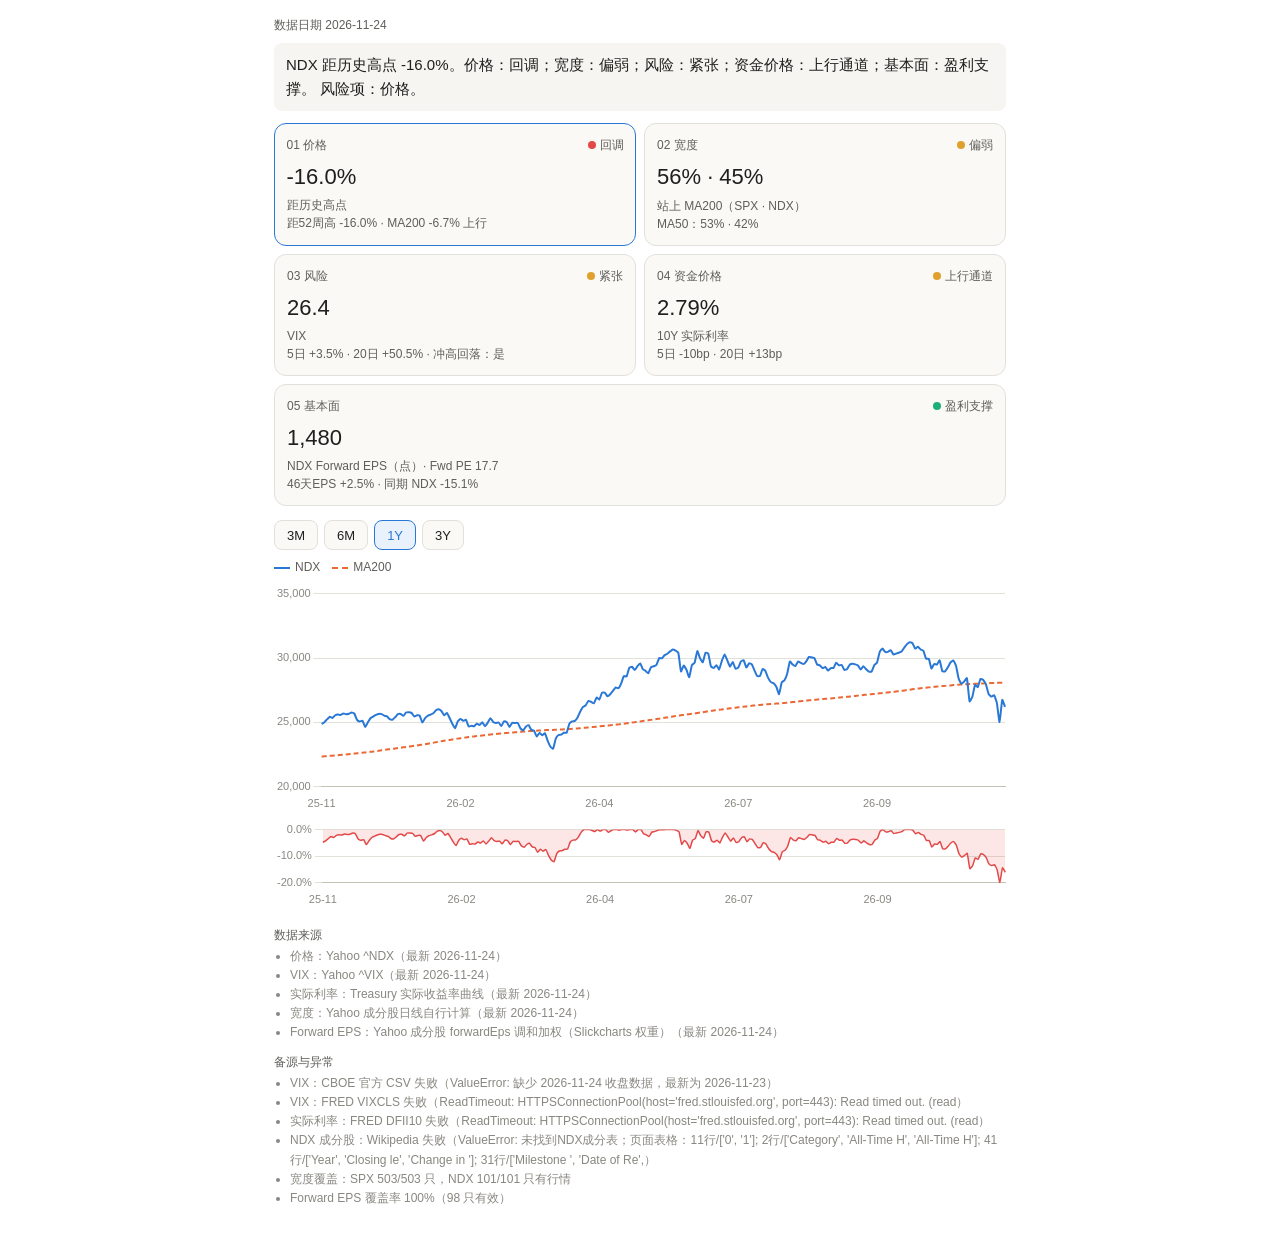
==== commit 957aaa32: "Update QDII snapshot and catch up daily report when needed" ====
--- a/reports/latest.html
+++ b/reports/latest.html
@@ -56,7 +56,7 @@
 //# sourceMappingURL=chart.umd.js.map
 </script>
 <script>
-const D={"ndx": [15837.99, 16027.06, 15933.62, 16001.39, 15982.01, 15961.98, 16010.43, 15987.6, 15947.87, 15997.58, 15839.67, 15877.71, 15788.05, 16022.49, 16084.69, 16221.73, 16354.25, 16562.37, 16537.83, 16623.45, 16729.8, 16811.85, 16554.16, 16757.41, 16777.4, 16878.46, 16906.8, 16898.47, 16825.93, 16543.94, 16368.49, 16282.01, 16305.98, 16649.87, 16678.7, 16793.05, 16820.9, 16832.92, 16830.71, 16736.28, 16982.29, 17314.0, 17330.38, 17404.21, 17499.3, 17516.99, 17421.01, 17596.27, 17476.71, 17137.24, 17344.71, 17642.73, 17613.04, 17572.73, 17755.07, 17783.17, 17962.41, 17882.66, 17600.42, 17807.63, 17845.72, 17685.98, 17546.1, 17478.91, 18004.7, 17937.61, 17933.33, 17971.05, 17874.5, 18043.85, 18302.91, 18226.48, 17897.87, 18017.57, 18297.99, 18018.45, 17951.69, 18219.11, 18068.47, 18014.81, 17808.25, 17985.01, 18032.2, 18240.11, 18320.38, 18339.44, 18277.06, 18210.54, 18280.84, 18254.69, 18293.2, 18121.78, 18160.19, 17878.78, 18108.46, 18100.19, 18169.9, 18011.66, 18307.98, 18003.49, 17706.83, 17713.66, 17493.62, 17394.31, 17037.65, 17210.89, 17471.47, 17526.8, 17430.5, 17718.3, 17782.72, 17440.69, 17318.55, 17541.54, 17890.8, 18093.57, 18091.45, 18085.01, 18113.46, 18161.18, 18198.61, 18322.77, 18596.65, 18557.96, 18546.23, 18674.19, 18713.8, 18705.2, 18623.39, 18808.35, 18869.44, 18736.75, 18538.66, 18536.65, 18600.97, 18654.84, 19035.05, 19021.19, 19000.95, 19074.67, 19210.18, 19465.18, 19576.92, 19659.8, 19902.75, 19908.86, 19752.3, 19700.43, 19474.62, 19701.13, 19751.05, 19789.03, 19682.87, 19812.22, 20011.89, 20186.63, 20391.97, 20439.54, 20453.02, 20675.38, 20211.36, 20331.49, 20386.88, 20398.62, 19799.14, 19705.09, 19522.62, 19822.87, 19754.34, 19032.39, 18830.58, 19023.66, 19059.49, 18796.27, 19362.43, 18890.39, 18440.85, 17895.16, 18077.92, 17867.37, 18413.82, 18513.1, 18542.03, 19006.43, 19022.68, 19490.15, 19508.52, 19766.49, 19719.82, 19824.84, 19491.84, 19720.87, 19516.44, 19581.52, 19350.78, 19325.45, 19574.64, 18958.74, 18921.4, 18930.33, 18421.31, 18660.78, 18829.14, 19237.3, 19423.07, 19514.59, 19423.06, 19432.4, 19344.49, 19839.83, 19791.49, 19852.2, 19944.84, 19972.61, 20115.54, 20008.62, 20060.69, 19773.3, 19802.59, 19793.34, 20035.02, 19800.74, 20107.78, 20268.86, 20241.76, 20271.97, 20439.05, 20159.83, 20174.05, 20190.42, 20324.04, 20361.47, 20390.46, 20066.96, 20232.87, 20352.02, 20351.07, 20550.65, 20387.7, 19890.42, 20033.14, 19963.6, 20227.46, 20781.33, 21101.57, 21117.18, 21106.59, 21070.79, 21036.16, 20896.67, 20394.13, 20539.19, 20684.59, 20667.1, 20740.78, 20776.23, 20804.89, 20922.9, 20744.49, 20930.37, 21164.6, 21229.32, 21492.36, 21425.22, 21622.25, 21440.82, 21368.18, 21763.98, 21615.27, 21780.25, 22096.66, 22001.08, 21209.32, 21110.51, 21289.15, 21503.17, 21797.65, 21768.31, 21473.02, 21197.09, 21012.17, 20975.62, 21326.16, 21559.5, 21173.04, 21180.97, 20847.58, 20784.72, 20757.41, 21237.85, 21091.25, 21441.16, 21566.51, 21853.0, 21900.93, 21774.01, 21127.28, 21463.04, 21411.46, 21508.12, 21478.05, 21297.58, 21566.92, 21658.16, 21774.07, 21491.31, 21756.73, 21693.52, 21719.26, 22030.71, 22114.69, 22164.61, 22175.6, 22068.06, 21614.08, 21352.08, 21087.25, 21132.92, 20550.95, 20884.41, 20425.58, 20352.53, 20628.46, 20052.63, 20201.37, 19430.95, 19376.96, 19596.02, 19225.48, 19704.64, 19812.24, 19483.36, 19736.66, 19677.61, 19753.97, 20180.45, 20287.83, 19916.99, 19798.62, 19281.4, 19278.45, 19436.42, 19581.78, 18521.47, 17397.7, 17430.68, 17090.4, 19145.06, 18343.57, 18690.05, 18796.02, 18830.23, 18257.64, 18258.09, 17808.3, 18276.41, 18693.26, 19214.4, 19432.56, 19427.29, 19544.95, 19571.02, 19786.71, 20102.61, 19967.94, 19791.35, 19867.97, 20063.56, 20061.45, 20868.15, 21197.7, 21319.21, 21335.82, 21427.94, 21447.05, 21367.37, 21080.36, 21112.47, 20915.66, 21414.99, 21318.17, 21363.95, 21340.99, 21491.75, 21662.58, 21721.92, 21547.43, 21761.79, 21797.87, 21941.92, 21860.8, 21913.32, 21631.04, 21937.57, 21719.08, 21719.69, 21626.39, 21856.33, 22190.52, 22237.74, 22447.29, 22534.2, 22679.01, 22478.13, 22641.89, 22866.97, 22685.57, 22702.25, 22864.91, 22829.26, 22780.6, 22855.63, 22884.59, 22907.97, 23081.05, 23065.47, 23180.06, 23063.58, 23162.41, 23219.87, 23272.25, 23356.27, 23308.3, 23345.41, 23218.12, 22763.31, 23188.61, 23018.56, 23315.04, 23389.53, 23611.27, 23526.63, 23839.2, 23849.04, 23832.44, 23712.07, 23713.76, 23384.77, 23249.57, 23142.58, 23498.12, 23425.61, 23525.29, 23565.85, 23703.45, 23415.42, 23231.11, 23414.84, 23633.01, 23652.44, 23762.3, 23839.8, 23849.27, 23992.56, 24092.19, 24293.78, 24274.25, 24223.69, 24454.89, 24626.25, 24761.07, 24580.17, 24503.57, 24397.31, 24503.85, 24611.35, 24679.99, 24800.86, 24892.76, 24785.52, 24978.56, 24840.23, 25136.62, 25098.18, 24221.74, 24750.25, 24579.32, 24745.36, 24657.24, 24817.95, 25141.02, 25127.13, 24879.01, 25097.41, 25358.16, 25821.55, 26012.15, 26119.85, 25734.81, 25858.13, 25972.94, 25435.7, 25620.03, 25130.04, 25059.81, 25611.74, 25533.49, 25517.33, 24993.46, 25008.24, 24799.92, 24503.1, 24640.52, 24054.38, 24239.57, 24873.85, 25018.36, 25236.94, 25434.89, 25342.85, 25555.86, 25606.54, 25581.7, 25692.05, 25627.95, 25668.69, 25776.44, 25686.69, 25196.73, 25067.27, 25132.94, 24647.61, 25019.37, 25346.18, 25461.7, 25587.83, 25656.15, 25644.39, 25525.56, 25462.56, 25249.85, 25206.17, 25401.32, 25639.71, 25653.9, 25507.1, 25766.26, 25787.66, 25741.95, 25465.94, 25547.07, 25529.26, 24987.57, 25326.58, 25518.35, 25605.47, 25713.21, 25939.74, 26022.79, 25884.3, 25552.39, 25738.61, 25338.62, 24891.24, 24548.69, 25075.77, 25268.14, 25127.64, 25201.26, 24687.61, 24732.73, 24701.6, 24898.87, 24797.34, 25012.62, 24708.94, 24977.04, 25329.04, 25034.37, 24960.04, 24992.6, 24720.08, 25093.68, 25020.41, 24643.02, 24967.25, 24956.47, 24965.01, 24533.58, 24380.73, 24655.34, 24780.42, 24425.09, 24355.28, 23898.15, 24188.59, 24002.45, 24162.98, 23586.99, 23132.77, 22953.38, 23740.19, 24019.99, 24045.53, 24192.17, 24202.37, 24903.17, 25082.09, 25116.34, 25383.72, 25842.0, 26204.58, 26333.0, 26672.43, 26590.34, 26479.47, 26937.28, 26782.63, 27303.67, 27305.68, 27029.01, 27186.98, 27452.12, 27710.36, 27651.82, 28015.06, 28599.17, 28563.95, 29234.99, 29320.66, 29064.8, 29366.94, 29580.3, 29125.2, 28994.37, 28818.84, 29297.7, 29357.27, 29481.64, 30001.32, 29973.57, 30223.89, 30333.18, 30513.86, 30660.6, 30571.24, 30407.81, 28957.6, 29414.26, 29084.5, 28508.03, 29446.18, 29635.95, 30543.92, 29968.13, 29670.95, 30406.19, 30347.08, 29347.27, 29220.06, 29440.32, 29118.24, 29774.75, 30276.35, 29809.13, 29329.21, 29697.87, 29173.02, 29252.56, 29727.1, 29825.11, 29264.1, 29586.29, 29502.6, 29025.77, 28592.66, 28604.23, 29155.18, 28998.1, 28454.81, 28128.34, 28039.21, 27763.13, 27192.31, 28106.35, 28274.2, 28776.8, 29733.16, 29487.79, 29373.33, 29722.3, 29621.8, 29525.48, 29742.6, 30084.5, 30046.14, 29995.38, 29490.96, 29426.02, 29213.16, 29308.86, 29023.18, 29209.23, 29224.52, 29641.56, 29433.43, 29456.97, 29077.22, 29143.33, 29482.32, 29544.15, 29507.7, 29421.55, 29103.51, 29368.44, 29127.16, 28937.84, 28945.06, 29446.98, 29644.17, 30482.35, 30732.4, 30470.29, 30478.86, 30608.13, 30276.81, 30339.33, 30408.5, 30501.56, 30807.93, 31076.44, 31224.47, 31160.08, 30725.81, 30883.15, 30664.7, 30569.48, 29950.82, 29935.6, 29187.55, 29529.35, 29490.28, 29822.52, 28958.69, 28957.53, 29273.4, 29651.44, 29813.16, 29402.51, 28384.85, 27989.82, 28180.26, 28437.17, 26629.81, 26989.99, 27907.63, 27740.79, 28374.25, 28289.19, 27943.74, 27197.15, 27001.78, 27116.26, 26517.05, 25028.98, 26746.1], "ma200": [14181.18, 14198.45, 14215.8, 14232.16, 14249.6, 14267.5, 14286.03, 14303.45, 14320.24, 14336.79, 14353.77, 14371.37, 14390.01, 14409.79, 14429.31, 14450.57, 14472.06, 14494.66, 14517.65, 14540.55, 14562.74, 14585.29, 14607.3, 14630.01, 14653.92, 14679.16, 14704.08, 14727.57, 14750.44, 14770.26, 14789.5, 14808.1, 14825.92, 14846.33, 14866.08, 14886.21, 14906.95, 14928.06, 14947.98, 14966.85, 14985.85, 15006.68, 15027.83, 15050.02, 15072.2, 15094.53, 15116.82, 15140.55, 15162.39, 15182.68, 15203.96, 15226.72, 15249.34, 15272.28, 15296.05, 15320.11, 15346.3, 15371.68, 15393.88, 15416.69, 15439.76, 15462.62, 15485.2, 15507.69, 15531.41, 15554.64, 15578.3, 15601.42, 15623.84, 15647.36, 15671.81, 15695.81, 15717.35, 15738.27, 15760.74, 15781.59, 15802.98, 15826.05, 15846.7, 15865.29, 15882.55, 15901.21, 15919.16, 15937.63, 15956.45, 15975.35, 15995.22, 16013.85, 16032.62, 16049.97, 16066.93, 16082.51, 16097.38, 16111.36, 16126.55, 16142.71, 16158.35, 16173.95, 16192.05, 16207.33, 16221.05, 16234.91, 16246.49, 16257.41, 16266.58, 16277.19, 16289.36, 16301.77, 16313.33, 16325.38, 16336.44, 16345.81, 16353.84, 16362.34, 16372.66, 16385.8, 16399.13, 16412.31, 16425.07, 16438.38, 16452.05, 16464.91, 16479.11, 16493.31, 16509.18, 16525.79, 16542.98, 16559.47, 16576.22, 16594.75, 16613.46, 16632.0, 16648.67, 16666.16, 16684.78, 16704.48, 16726.18, 16746.6, 16767.06, 16786.7, 16808.66, 16831.28, 16853.9, 16875.32, 16897.52, 16919.56, 16940.87, 16961.83, 16982.34, 17004.56, 17026.91, 17048.55, 17070.51, 17092.83, 17115.52, 17140.44, 17166.27, 17192.52, 17219.93, 17249.84, 17277.39, 17305.2, 17334.41, 17363.5, 17388.98, 17413.93, 17437.36, 17463.64, 17488.53, 17510.08, 17529.37, 17549.25, 17568.89, 17586.66, 17607.55, 17627.03, 17643.37, 17657.24, 17673.08, 17688.5, 17707.77, 17727.31, 17746.29, 17769.41, 17793.98, 17820.53, 17846.39, 17873.18, 17898.45, 17922.98, 17944.94, 17967.77, 17988.87, 18010.21, 18031.03, 18050.01, 18070.47, 18086.2, 18101.72, 18117.21, 18130.12, 18143.29, 18157.77, 18173.95, 18191.15, 18208.92, 18225.98, 18243.2, 18260.19, 18279.4, 18299.16, 18319.03, 18339.81, 18359.56, 18379.72, 18398.65, 18417.18, 18433.24, 18449.56, 18465.41, 18481.94, 18496.88, 18514.65, 18532.21, 18549.53, 18566.5, 18584.16, 18600.47, 18617.21, 18635.44, 18655.22, 18675.61, 18696.04, 18713.12, 18730.89, 18748.69, 18766.34, 18784.93, 18802.71, 18818.48, 18833.74, 18846.98, 18861.47, 18878.36, 18896.37, 18914.37, 18932.8, 18950.17, 18967.97, 18986.76, 19002.01, 19016.49, 19031.85, 19047.32, 19062.25, 19077.22, 19091.43, 19106.63, 19122.35, 19137.96, 19154.56, 19172.27, 19192.01, 19211.74, 19229.82, 19247.34, 19264.52, 19283.48, 19302.18, 19320.87, 19339.83, 19358.71, 19375.26, 19390.73, 19405.69, 19423.11, 19442.34, 19460.08, 19477.11, 19493.02, 19509.04, 19523.99, 19540.46, 19557.06, 19571.32, 19585.53, 19598.38, 19611.25, 19623.64, 19638.55, 19652.54, 19669.14, 19686.17, 19706.04, 19725.0, 19743.37, 19758.16, 19775.42, 19790.93, 19808.46, 19827.31, 19845.23, 19865.6, 19886.92, 19910.6, 19932.0, 19953.43, 19974.26, 19995.71, 20017.27, 20038.93, 20062.55, 20086.83, 20109.47, 20128.08, 20144.37, 20159.35, 20174.59, 20186.78, 20200.4, 20211.53, 20221.68, 20231.84, 20239.31, 20247.59, 20251.37, 20254.69, 20259.14, 20262.15, 20266.63, 20271.35, 20275.08, 20281.07, 20286.78, 20292.54, 20300.17, 20306.43, 20310.91, 20314.9, 20315.93, 20316.28, 20316.13, 20316.16, 20310.46, 20297.94, 20285.55, 20272.24, 20269.46, 20263.81, 20258.75, 20253.98, 20249.18, 20242.06, 20234.28, 20223.27, 20213.72, 20205.22, 20199.1, 20193.99, 20187.75, 20184.42, 20180.62, 20177.62, 20176.14, 20176.98, 20177.41, 20179.14, 20180.34, 20181.88, 20191.06, 20202.89, 20214.37, 20225.75, 20238.91, 20249.33, 20261.72, 20274.92, 20291.0, 20305.19, 20322.93, 20337.45, 20351.71, 20365.7, 20378.13, 20391.33, 20402.49, 20412.68, 20422.66, 20433.05, 20443.63, 20455.48, 20466.44, 20477.01, 20488.79, 20500.63, 20512.61, 20522.86, 20537.35, 20553.7, 20570.24, 20590.37, 20609.73, 20628.98, 20645.19, 20661.28, 20678.04, 20694.35, 20710.7, 20728.31, 20743.25, 20758.2, 20773.22, 20787.91, 20802.59, 20817.42, 20832.7, 20848.3, 20864.75, 20881.55, 20898.68, 20914.87, 20932.65, 20948.65, 20964.03, 20978.91, 20991.37, 21005.12, 21019.41, 21035.12, 21051.11, 21067.55, 21083.37, 21100.62, 21119.53, 21137.53, 21154.33, 21171.14, 21185.31, 21199.62, 21215.88, 21233.21, 21250.52, 21267.01, 21280.93, 21293.94, 21305.43, 21316.05, 21327.77, 21340.76, 21354.53, 21371.38, 21387.88, 21403.7, 21420.33, 21437.09, 21454.67, 21472.02, 21488.52, 21507.08, 21525.56, 21543.54, 21560.29, 21575.35, 21590.21, 21604.62, 21620.47, 21637.03, 21652.21, 21668.6, 21683.63, 21698.04, 21712.23, 21731.87, 21751.81, 21766.47, 21782.71, 21796.61, 21811.5, 21827.42, 21845.52, 21866.17, 21886.93, 21904.69, 21922.38, 21943.31, 21966.51, 21992.33, 22019.01, 22043.89, 22067.0, 22091.4, 22111.38, 22131.64, 22148.03, 22163.82, 22183.01, 22205.04, 22225.31, 22243.22, 22260.73, 22277.33, 22293.36, 22308.73, 22320.71, 22333.04, 22349.95, 22366.26, 22383.98, 22402.56, 22419.12, 22436.32, 22453.53, 22470.56, 22488.68, 22508.75, 22530.33, 22553.78, 22576.55, 22599.78, 22620.69, 22644.23, 22665.7, 22687.66, 22714.13, 22740.43, 22771.21, 22802.61, 22832.85, 22864.35, 22893.14, 22920.33, 22948.94, 22977.27, 23007.08, 23036.58, 23063.21, 23090.6, 23119.95, 23149.67, 23180.59, 23211.94, 23242.4, 23269.43, 23303.46, 23344.06, 23384.93, 23428.05, 23462.02, 23500.42, 23536.39, 23570.17, 23604.71, 23640.12, 23673.28, 23706.98, 23740.98, 23773.86, 23803.42, 23832.27, 23858.57, 23884.51, 23910.16, 23935.72, 23959.19, 23984.42, 24009.0, 24034.55, 24060.88, 24085.74, 24106.2, 24125.18, 24142.18, 24160.97, 24178.93, 24194.91, 24212.91, 24232.29, 24251.55, 24269.64, 24284.47, 24301.16, 24318.24, 24333.66, 24347.98, 24359.16, 24371.49, 24383.76, 24395.77, 24404.72, 24410.67, 24416.13, 24425.27, 24437.21, 24447.75, 24460.12, 24472.53, 24488.92, 24505.04, 24519.67, 24535.4, 24552.38, 24570.73, 24589.0, 24609.97, 24629.71, 24647.77, 24669.03, 24689.44, 24711.63, 24734.01, 24755.25, 24776.91, 24799.75, 24823.76, 24846.61, 24871.36, 24898.46, 24925.96, 24956.32, 24986.83, 25015.79, 25045.84, 25077.2, 25106.1, 25134.98, 25165.26, 25195.8, 25227.5, 25258.33, 25291.39, 25323.2, 25356.69, 25389.16, 25422.48, 25456.62, 25490.92, 25524.39, 25552.25, 25583.08, 25612.79, 25637.84, 25667.94, 25698.49, 25733.38, 25764.71, 25795.98, 25831.86, 25866.52, 25895.09, 25922.93, 25951.32, 25977.71, 26007.34, 26038.76, 26067.34, 26092.52, 26119.64, 26144.38, 26168.37, 26193.88, 26219.2, 26242.62, 26268.03, 26293.56, 26316.17, 26336.07, 26355.69, 26377.47, 26397.99, 26416.34, 26432.09, 26448.08, 26461.22, 26471.69, 26491.11, 26508.73, 26529.72, 26554.66, 26578.81, 26601.59, 26624.49, 26646.96, 26670.2, 26693.42, 26717.05, 26738.18, 26758.09, 26774.95, 26793.41, 26810.18, 26826.86, 26844.8, 26862.74, 26883.22, 26906.12, 26925.23, 26944.85, 26962.65, 26983.4, 27005.77, 27029.49, 27054.51, 27078.42, 27103.66, 27129.31, 27150.58, 27170.17, 27188.71, 27208.77, 27230.28, 27254.91, 27280.54, 27304.99, 27328.92, 27353.82, 27376.86, 27399.68, 27423.28, 27449.81, 27478.51, 27508.23, 27541.11, 27571.82, 27598.72, 27625.82, 27651.21, 27675.77, 27697.31, 27719.36, 27737.98, 27759.38, 27780.8, 27802.91, 27819.5, 27836.02, 27854.85, 27874.28, 27894.4, 27912.71, 27927.3, 27939.51, 27952.77, 27970.02, 27976.53, 27983.89, 27995.4, 28005.54, 28017.71, 28029.04, 28039.34, 28047.57, 28053.88, 28062.77, 28070.9, 28073.3, 28081.65], "dd": [-4.44, -3.3, -3.86, -3.45, -3.57, -3.69, -3.4, -3.53, -3.77, -3.47, -4.43, -4.2, -4.74, -3.32, -2.95, -2.12, -1.32, -0.07, -0.21, 0.0, 0.0, 0.0, -1.53, -0.32, -0.2, 0.0, 0.0, -0.05, -0.48, -2.15, -3.18, -3.7, -3.55, -1.52, -1.35, -0.67, -0.51, -0.44, -0.45, -1.01, 0.0, 0.0, 0.0, 0.0, 0.0, 0.0, -0.55, 0.0, -0.68, -2.61, -1.43, 0.0, -0.17, -0.4, 0.0, 0.0, 0.0, -0.44, -2.02, -0.86, -0.65, -1.54, -2.32, -2.69, 0.0, -0.37, -0.4, -0.19, -0.72, 0.0, 0.0, -0.42, -2.21, -1.56, -0.03, -1.55, -1.92, -0.46, -1.28, -1.57, -2.7, -1.74, -1.48, -0.34, 0.0, 0.0, -0.34, -0.7, -0.32, -0.46, -0.25, -1.19, -0.98, -2.51, -1.26, -1.3, -0.92, -1.79, -0.17, -1.83, -3.45, -3.41, -4.61, -5.15, -7.1, -6.15, -4.73, -4.43, -4.96, -3.39, -3.04, -4.9, -5.57, -4.35, -2.45, -1.34, -1.35, -1.39, -1.23, -0.97, -0.77, -0.09, 0.0, -0.21, -0.27, 0.0, 0.0, -0.05, -0.48, 0.0, 0.0, -0.7, -1.75, -1.76, -1.42, -1.14, 0.0, -0.07, -0.18, 0.0, 0.0, 0.0, 0.0, 0.0, 0.0, 0.0, -0.79, -1.05, -2.18, -1.04, -0.79, -0.6, -1.14, -0.49, 0.0, 0.0, 0.0, 0.0, 0.0, 0.0, -2.24, -1.66, -1.4, -1.34, -4.24, -4.69, -5.58, -4.12, -4.45, -7.95, -8.92, -7.99, -7.82, -9.09, -6.35, -8.63, -10.81, -13.45, -12.56, -13.58, -10.94, -10.46, -10.32, -8.07, -7.99, -5.73, -5.64, -4.4, -4.62, -4.11, -5.72, -4.62, -5.61, -5.29, -6.41, -6.53, -5.32, -8.3, -8.48, -8.44, -10.9, -9.74, -8.93, -6.96, -6.06, -5.61, -6.06, -6.01, -6.44, -4.04, -4.28, -3.98, -3.53, -3.4, -2.71, -3.22, -2.97, -4.36, -4.22, -4.27, -3.1, -4.23, -2.75, -1.97, -2.1, -1.95, -1.14, -2.49, -2.42, -2.35, -1.7, -1.52, -1.38, -2.94, -2.14, -1.56, -1.57, -0.6, -1.39, -3.8, -3.11, -3.44, -2.17, 0.0, 0.0, 0.0, -0.05, -0.22, -0.38, -1.04, -3.42, -2.74, -2.05, -2.13, -1.78, -1.61, -1.48, -0.92, -1.76, -0.88, 0.0, 0.0, 0.0, -0.31, 0.0, -0.84, -1.18, 0.0, -0.68, 0.0, 0.0, -0.43, -4.02, -4.46, -3.65, -2.69, -1.35, -1.49, -2.82, -4.07, -4.91, -5.07, -3.49, -2.43, -4.18, -4.14, -5.65, -5.94, -6.06, -3.89, -4.55, -2.97, -2.4, -1.1, -0.89, -1.46, -4.39, -2.87, -3.1, -2.66, -2.8, -3.62, -2.4, -1.98, -1.46, -2.74, -1.54, -1.82, -1.71, -0.3, 0.0, 0.0, 0.0, -0.48, -2.53, -3.71, -4.91, -4.7, -7.33, -5.82, -7.89, -8.22, -6.98, -9.57, -8.9, -12.38, -12.62, -11.63, -13.3, -11.14, -10.66, -12.14, -11.0, -11.26, -10.92, -9.0, -8.51, -10.19, -10.72, -13.05, -13.06, -12.35, -11.7, -16.48, -21.55, -21.4, -22.93, -13.67, -17.28, -15.72, -15.24, -15.09, -17.67, -17.67, -19.69, -17.58, -15.7, -13.35, -12.37, -12.39, -11.86, -11.75, -10.77, -9.35, -9.96, -10.75, -10.41, -9.52, -9.53, -5.9, -4.41, -3.86, -3.79, -3.37, -3.29, -3.64, -4.94, -4.79, -5.68, -3.43, -3.87, -3.66, -3.76, -3.08, -2.31, -2.05, -2.83, -1.87, -1.7, -1.05, -1.42, -1.18, -2.46, -1.07, -2.06, -2.06, -2.48, -1.44, 0.0, 0.0, 0.0, 0.0, 0.0, -0.89, -0.16, 0.0, -0.79, -0.72, -0.01, -0.16, -0.38, -0.05, 0.0, 0.0, 0.0, -0.07, 0.0, -0.5, -0.08, 0.0, 0.0, 0.0, -0.21, -0.05, -0.59, -2.54, -0.72, -1.45, -0.18, 0.0, 0.0, -0.36, 0.0, 0.0, -0.07, -0.57, -0.57, -1.95, -2.51, -2.96, -1.47, -1.78, -1.36, -1.19, -0.61, -1.82, -2.59, -1.82, -0.91, -0.82, -0.36, -0.04, 0.0, 0.0, 0.0, 0.0, -0.08, -0.29, 0.0, 0.0, 0.0, -0.73, -1.04, -1.47, -1.04, -0.6, -0.33, 0.0, 0.0, -0.43, 0.0, -0.55, 0.0, -0.15, -3.64, -1.54, -2.22, -1.56, -1.91, -1.27, 0.0, -0.06, -1.04, -0.17, 0.0, 0.0, 0.0, 0.0, -1.47, -1.0, -0.56, -2.62, -1.91, -3.79, -4.06, -1.95, -2.24, -2.31, -4.31, -4.26, -5.05, -6.19, -5.66, -7.91, -7.2, -4.77, -4.22, -3.38, -2.62, -2.97, -2.16, -1.97, -2.06, -1.64, -1.88, -1.73, -1.31, -1.66, -3.53, -4.03, -3.78, -5.64, -4.21, -2.96, -2.52, -2.04, -1.78, -1.82, -2.28, -2.52, -3.33, -3.5, -2.75, -1.84, -1.78, -2.35, -1.35, -1.27, -1.45, -2.5, -2.19, -2.26, -4.33, -3.04, -2.3, -1.97, -1.56, -0.69, -0.37, -0.9, -2.17, -1.46, -2.99, -4.7, -6.02, -4.0, -3.26, -3.8, -3.52, -5.48, -5.31, -5.43, -4.67, -5.06, -4.24, -5.4, -4.38, -3.03, -4.16, -4.44, -4.32, -5.36, -3.93, -4.21, -5.65, -4.41, -4.45, -4.42, -6.07, -6.66, -5.61, -5.13, -6.49, -6.76, -8.51, -7.39, -8.11, -7.49, -9.7, -11.44, -12.12, -9.11, -8.04, -7.94, -7.38, -7.34, -4.66, -3.97, -3.84, -2.82, -1.06, 0.0, 0.0, 0.0, -0.31, -0.72, 0.0, -0.57, 0.0, 0.0, -1.01, -0.43, 0.0, 0.0, -0.21, 0.0, 0.0, -0.12, 0.0, 0.0, -0.87, 0.0, 0.0, -1.54, -1.98, -2.57, -0.96, -0.75, -0.33, 0.0, -0.09, 0.0, 0.0, 0.0, 0.0, -0.29, -0.82, -5.55, -4.06, -5.14, -7.02, -3.96, -3.34, -0.38, -2.26, -3.23, -0.83, -1.02, -4.28, -4.7, -3.98, -5.03, -2.89, -1.25, -2.78, -4.34, -3.14, -4.85, -4.59, -3.04, -2.72, -4.55, -3.5, -3.78, -5.33, -6.74, -6.71, -4.91, -5.42, -7.19, -8.26, -8.55, -9.45, -11.31, -8.33, -7.78, -6.14, -3.02, -3.83, -4.2, -3.06, -3.39, -3.7, -2.99, -1.88, -2.0, -2.17, -3.81, -4.03, -4.72, -4.41, -5.34, -4.73, -4.68, -3.32, -4.0, -3.93, -5.16, -4.95, -3.84, -3.64, -3.76, -4.04, -5.08, -4.21, -5.0, -5.62, -5.6, -3.96, -3.32, -0.58, 0.0, -0.85, -0.82, -0.4, -1.48, -1.28, -1.05, -0.75, 0.0, 0.0, 0.0, -0.21, -1.6, -1.09, -1.79, -2.1, -4.08, -4.13, -6.52, -5.43, -5.55, -4.49, -7.26, -7.26, -6.25, -5.04, -4.52, -5.84, -9.09, -10.36, -9.75, -8.93, -14.71, -13.56, -10.62, -11.16, -9.13, -9.4, -10.51, -12.9, -13.52, -13.16, -15.08, -19.84, -14.34], "br": {"s50": [73.9, 75.5, 74.3, 76.5, 78.7, 77.7, 78.3, 78.1, 81.0, 86.2, 85.2, 83.4, 81.2, 82.0, 83.4, 86.4, 85.6, 89.7, 89.1, 87.5, 89.1, 90.5, 85.5, 88.9, 89.9, 90.3, 89.7, 89.7, 90.1, 91.7, 91.3, 88.7, 87.7, 91.1, 87.1, 86.5, 85.5, 84.4, 81.2, 73.7, 75.2, 77.4, 77.6, 78.4, 74.1, 78.2, 77.4, 78.8, 78.0, 66.9, 72.9, 67.3, 61.6, 66.1, 66.3, 66.1, 65.7, 68.5, 56.6, 59.2, 66.7, 63.6, 63.2, 66.5, 68.5, 70.7, 65.1, 67.5, 68.7, 70.9, 72.1, 74.3, 71.7, 76.2, 78.2, 79.8, 83.0, 80.6, 82.0, 76.0, 73.3, 73.9, 75.8, 79.6, 82.0, 78.0, 77.0, 75.2, 84.0, 85.7, 81.4, 76.6, 76.4, 68.9, 74.1, 74.9, 76.0, 61.6, 60.0, 47.7, 38.4, 33.5, 31.7, 32.3, 37.2, 41.8, 47.1, 47.7, 44.8, 48.5, 52.3, 41.4, 40.8, 43.6, 44.8, 53.3, 55.2, 53.5, 59.8, 60.6, 60.8, 64.4, 67.3, 66.1, 67.3, 65.5, 64.6, 60.8, 50.7, 53.9, 47.9, 42.0, 46.5, 54.4, 52.6, 51.0, 53.9, 53.2, 51.4, 53.8, 49.6, 52.8, 51.8, 47.6, 50.4, 53.4, 56.2, 57.0, 62.2, 53.8, 49.8, 52.8, 50.8, 44.6, 49.4, 49.2, 47.8, 48.4, 47.0, 54.0, 65.7, 72.3, 70.7, 78.3, 76.7, 70.5, 65.1, 71.1, 69.3, 59.4, 61.6, 69.7, 69.9, 68.5, 72.9, 62.0, 53.8, 42.0, 47.8, 45.0, 53.2, 57.2, 53.6, 58.4, 59.2, 66.7, 69.1, 73.5, 70.3, 74.7, 72.1, 79.1, 77.1, 76.3, 75.7, 77.3, 80.9, 70.1, 68.5, 65.7, 57.0, 63.1, 62.7, 65.7, 69.7, 72.7, 75.1, 77.3, 75.1, 84.5, 79.1, 81.9, 81.5, 77.5, 82.7, 84.3, 85.7, 80.5, 78.5, 74.5, 77.1, 69.9, 71.7, 76.3, 73.3, 78.9, 82.3, 79.1, 79.9, 77.7, 79.1, 72.3, 67.9, 66.9, 64.5, 59.0, 61.6, 56.8, 57.4, 50.0, 52.0, 51.6, 57.6, 65.3, 67.5, 68.5, 67.5, 65.1, 65.9, 62.0, 58.0, 60.4, 56.8, 59.2, 64.7, 66.5, 71.5, 72.7, 73.5, 73.9, 71.7, 67.3, 66.5, 62.9, 62.0, 61.6, 57.2, 54.8, 54.0, 51.4, 48.6, 42.2, 22.5, 23.9, 29.1, 29.3, 35.1, 34.9, 29.9, 22.3, 22.5, 21.3, 27.7, 27.1, 27.3, 28.1, 19.7, 21.9, 27.5, 34.9, 40.6, 44.6, 55.8, 52.2, 55.4, 55.4, 62.7, 56.4, 53.0, 58.8, 53.2, 50.0, 50.4, 55.4, 55.8, 53.6, 54.4, 55.8, 51.0, 57.4, 57.6, 60.6, 61.2, 59.2, 53.2, 53.8, 52.8, 53.0, 48.6, 54.0, 46.4, 40.4, 44.8, 41.0, 45.4, 40.0, 32.1, 29.7, 26.5, 32.5, 38.0, 36.1, 39.6, 37.6, 33.1, 39.2, 39.8, 41.4, 38.8, 33.7, 38.0, 39.6, 40.8, 30.3, 11.0, 6.4, 5.8, 15.3, 14.1, 18.5, 24.1, 24.3, 20.5, 23.7, 15.3, 23.5, 27.1, 34.1, 34.3, 36.5, 41.9, 43.9, 43.5, 59.1, 57.3, 54.3, 58.1, 63.1, 64.7, 74.3, 72.3, 67.9, 76.8, 82.2, 81.8, 81.8, 69.5, 65.9, 65.3, 76.2, 68.7, 70.7, 73.5, 72.1, 74.9, 74.3, 71.5, 76.4, 77.0, 80.2, 79.2, 81.6, 75.4, 77.4, 70.9, 68.1, 68.7, 74.7, 78.0, 70.3, 73.1, 74.5, 76.8, 83.4, 79.0, 81.4, 76.6, 75.8, 75.8, 76.8, 71.3, 74.1, 63.9, 66.7, 69.9, 70.7, 66.5, 75.6, 78.0, 74.3, 76.2, 70.5, 69.5, 64.3, 60.1, 52.3, 57.1, 57.1, 54.1, 56.5, 59.1, 56.7, 62.7, 67.5, 64.1, 61.1, 61.1, 65.7, 65.3, 62.7, 72.7, 66.5, 66.3, 67.7, 66.5, 65.7, 59.7, 58.9, 61.1, 60.5, 61.1, 59.7, 57.7, 65.9, 62.1, 58.3, 54.5, 57.1, 59.9, 60.3, 57.9, 60.5, 56.7, 52.5, 58.3, 58.5, 60.7, 59.3, 59.3, 62.9, 61.1, 58.1, 58.3, 53.1, 39.7, 45.1, 51.5, 51.5, 42.5, 46.9, 54.5, 56.1, 52.3, 54.3, 54.7, 58.7, 49.7, 43.9, 43.5, 43.3, 41.3, 41.1, 42.3, 40.5, 45.7, 47.9, 51.3, 53.5, 45.7, 44.3, 38.1, 38.7, 37.1, 32.3, 41.1, 42.9, 53.1, 57.5, 61.3, 53.9, 52.9, 55.3, 57.5, 56.7, 51.3, 49.3, 55.9, 61.3, 59.7, 61.7, 57.7, 59.7, 58.1, 58.1, 62.3, 62.7, 63.1, 63.5, 65.3, 62.7, 57.1, 60.3, 63.1, 67.9, 63.4, 71.0, 72.0, 71.4, 68.4, 72.6, 73.4, 72.6, 64.2, 69.8, 69.4, 67.2, 70.2, 67.2, 62.6, 64.0, 66.6, 66.8, 63.0, 67.6, 64.8, 68.6, 68.0, 68.6, 66.6, 61.4, 63.2, 64.6, 66.6, 64.4, 66.0, 61.4, 62.2, 63.0, 65.8, 63.2, 61.8, 57.0, 58.6, 52.0, 45.0, 44.8, 41.8, 39.8, 32.8, 33.0, 34.8, 36.0, 30.2, 29.0, 20.8, 25.0, 25.6, 28.0, 23.0, 20.0, 20.2, 24.8, 27.8, 30.8, 34.4, 30.8, 50.0, 51.0, 45.2, 51.6, 55.0, 53.2, 54.4, 62.2, 63.4, 59.2, 56.6, 56.8, 54.2, 53.0, 54.0, 51.0, 57.2, 56.2, 53.2, 54.8, 57.2, 55.2, 53.4, 51.8, 52.8, 47.6, 48.6, 46.4, 53.2, 49.2, 54.6, 56.6, 59.4, 57.8, 57.6, 58.2, 56.0, 53.6, 53.8, 51.8, 57.4, 55.8, 54.0, 59.4, 52.2, 57.6, 62.0, 65.0, 66.6, 55.8, 57.0, 56.6, 60.6, 63.8, 63.8, 64.0, 64.8, 62.8, 64.2, 67.4, 69.2, 68.0, 64.6, 65.4, 68.8, 66.0, 64.0, 62.2, 67.4, 64.6, 62.2, 59.8, 62.8, 59.4, 65.4, 69.4, 72.2, 66.2, 64.4, 63.0, 65.6, 68.8, 68.0, 65.1, 66.7, 66.3, 64.5, 65.9, 69.1, 70.9, 62.5, 61.1, 61.9, 54.9, 58.3, 60.7, 59.0, 59.2, 54.2, 53.6, 50.8, 46.8, 48.4, 51.6, 48.4, 43.6, 38.4, 34.3, 39.8, 39.4, 36.1, 33.1, 32.3, 29.5, 31.5, 31.7, 29.5, 26.5, 27.7, 25.3, 25.7, 21.5, 23.3, 24.9, 28.5, 30.3, 29.5, 33.5, 36.5, 37.5, 39.6, 35.9, 44.8, 45.6, 44.2, 53.2, 55.6, 61.4, 59.0, 60.6, 62.0, 58.8, 65.7, 61.4, 66.9, 66.3, 71.9, 62.7, 62.9, 69.7, 69.7, 72.5, 70.7, 71.9, 65.3, 58.2, 56.8, 50.0, 42.9, 52.7], "s200": [59.3, 59.5, 59.7, 61.7, 63.8, 62.1, 62.8, 65.0, 66.0, 72.1, 71.9, 67.6, 68.0, 69.2, 71.5, 73.3, 72.7, 78.9, 81.2, 77.7, 78.5, 82.0, 76.1, 78.7, 79.4, 81.2, 81.4, 82.4, 82.4, 83.4, 81.4, 80.4, 81.2, 81.6, 80.8, 81.0, 79.6, 79.8, 77.7, 74.3, 75.3, 75.3, 75.5, 75.3, 74.3, 76.3, 77.1, 78.9, 78.1, 75.5, 80.0, 75.5, 72.7, 75.3, 75.7, 74.7, 74.9, 76.5, 71.9, 74.3, 76.1, 74.5, 74.3, 77.5, 78.7, 79.6, 76.7, 77.7, 77.1, 80.0, 79.1, 79.6, 78.1, 80.0, 81.8, 82.4, 84.4, 83.4, 83.4, 81.6, 80.8, 81.6, 83.2, 83.6, 84.0, 82.8, 82.4, 81.2, 86.4, 87.7, 86.0, 85.0, 83.0, 81.8, 82.0, 83.0, 85.8, 79.8, 79.1, 75.1, 73.3, 71.9, 72.5, 72.3, 74.1, 77.9, 79.6, 79.6, 78.9, 77.9, 80.0, 76.1, 74.3, 76.1, 77.3, 78.9, 80.2, 78.9, 81.2, 82.2, 81.8, 82.6, 83.0, 83.4, 84.2, 84.2, 83.0, 82.0, 77.1, 77.5, 74.7, 71.3, 71.9, 75.7, 75.9, 75.1, 75.1, 74.3, 72.9, 73.5, 72.5, 73.5, 73.3, 71.9, 73.1, 73.5, 74.1, 75.5, 76.1, 74.5, 72.5, 72.9, 73.9, 71.1, 70.6, 70.4, 70.0, 69.8, 68.8, 72.1, 74.9, 78.5, 78.5, 82.4, 83.2, 80.6, 78.3, 79.4, 76.6, 76.0, 76.4, 80.6, 79.6, 80.6, 82.4, 77.8, 71.5, 64.8, 67.1, 64.2, 70.9, 70.9, 68.5, 71.9, 71.1, 75.8, 76.4, 78.2, 77.0, 79.6, 77.8, 80.2, 80.6, 80.0, 78.8, 79.2, 81.6, 77.6, 76.2, 73.5, 70.3, 73.7, 72.7, 73.1, 74.5, 76.6, 76.8, 78.4, 78.0, 81.8, 78.6, 79.4, 80.2, 77.4, 81.0, 83.4, 82.6, 79.6, 79.4, 77.6, 79.6, 76.6, 76.2, 78.6, 77.8, 80.2, 82.6, 81.2, 82.6, 81.6, 82.4, 80.4, 78.6, 77.0, 75.8, 74.9, 76.6, 75.8, 74.5, 71.9, 72.5, 73.7, 74.7, 77.2, 77.0, 77.0, 76.4, 74.7, 74.7, 74.5, 71.3, 72.7, 71.9, 72.5, 74.3, 75.4, 79.0, 78.0, 78.6, 78.6, 79.0, 77.4, 77.2, 75.8, 75.4, 75.6, 72.7, 71.3, 70.9, 70.3, 67.5, 66.9, 59.0, 58.6, 60.8, 61.0, 62.4, 62.4, 61.8, 59.8, 60.0, 58.8, 60.0, 58.9, 57.9, 59.3, 54.9, 57.4, 61.0, 61.4, 64.1, 64.3, 66.5, 65.5, 65.5, 65.5, 69.1, 67.5, 65.3, 67.5, 66.1, 64.7, 64.3, 65.5, 63.9, 63.3, 63.7, 64.1, 61.8, 63.9, 63.3, 64.7, 65.9, 65.1, 62.0, 62.4, 63.1, 61.8, 59.8, 61.8, 59.2, 52.4, 55.4, 51.0, 54.2, 47.2, 42.8, 41.0, 36.7, 42.0, 47.4, 45.0, 47.6, 46.4, 44.0, 50.8, 50.4, 49.8, 47.4, 42.6, 44.8, 45.2, 49.2, 36.7, 22.9, 19.7, 18.5, 31.5, 26.5, 29.1, 31.9, 31.5, 29.3, 31.3, 25.9, 30.3, 30.9, 34.7, 35.9, 36.1, 37.8, 37.8, 39.2, 44.8, 44.2, 41.4, 44.8, 45.8, 45.4, 54.6, 55.0, 54.0, 58.0, 60.8, 59.6, 58.0, 52.0, 51.8, 48.8, 54.8, 51.8, 52.4, 53.4, 52.6, 53.8, 53.4, 51.4, 54.8, 54.8, 57.0, 55.6, 56.2, 52.4, 56.0, 52.2, 51.4, 52.2, 55.4, 57.6, 53.8, 58.0, 59.0, 60.4, 64.9, 66.3, 67.7, 64.3, 65.5, 66.5, 67.9, 66.3, 64.9, 60.4, 62.7, 64.1, 64.5, 63.9, 69.9, 71.1, 69.7, 70.7, 67.9, 68.1, 64.9, 61.8, 58.8, 62.7, 60.8, 60.2, 60.2, 61.6, 60.8, 63.7, 68.7, 65.9, 65.1, 64.3, 67.7, 67.5, 66.9, 73.1, 69.5, 69.9, 70.5, 69.7, 69.9, 68.5, 68.1, 69.5, 69.3, 67.7, 66.5, 65.9, 70.5, 68.5, 66.1, 65.7, 65.5, 65.9, 66.1, 66.5, 66.3, 66.1, 64.3, 66.5, 67.5, 68.5, 69.5, 68.9, 69.7, 68.5, 68.3, 68.1, 66.5, 59.0, 63.1, 66.5, 64.9, 61.2, 63.5, 66.5, 68.1, 68.1, 68.9, 67.3, 67.3, 64.5, 58.2, 58.4, 58.6, 57.8, 58.4, 57.6, 55.4, 58.6, 59.0, 61.8, 61.6, 60.6, 60.6, 56.4, 57.2, 56.0, 53.0, 58.0, 58.0, 62.2, 62.7, 63.5, 62.3, 60.7, 63.5, 62.9, 64.7, 61.9, 60.5, 62.1, 65.5, 65.5, 65.5, 63.9, 63.9, 64.5, 62.9, 64.7, 63.5, 64.7, 64.7, 65.3, 65.3, 62.1, 62.5, 64.1, 66.5, 63.7, 67.1, 69.3, 68.7, 68.1, 70.3, 71.9, 70.7, 66.7, 70.5, 70.3, 70.1, 70.7, 69.3, 68.7, 68.9, 68.7, 67.5, 65.7, 69.3, 67.7, 69.3, 69.5, 69.9, 69.9, 66.9, 67.9, 66.7, 68.7, 67.5, 68.1, 66.3, 66.9, 66.3, 68.1, 68.3, 68.1, 64.1, 63.7, 61.3, 58.3, 58.5, 55.9, 54.9, 51.7, 51.1, 52.7, 52.5, 49.9, 49.5, 46.5, 49.5, 49.7, 49.7, 48.5, 44.7, 45.5, 49.5, 49.9, 50.1, 49.9, 50.5, 56.5, 57.9, 54.5, 57.7, 58.5, 57.1, 57.3, 62.5, 61.5, 58.9, 59.1, 59.3, 57.9, 57.9, 58.1, 56.9, 58.9, 58.7, 55.9, 56.7, 58.5, 57.7, 56.5, 55.9, 56.5, 55.5, 56.1, 53.3, 57.3, 55.3, 57.5, 58.3, 60.1, 60.3, 59.5, 60.5, 59.9, 56.1, 56.7, 56.9, 59.7, 59.9, 58.5, 61.5, 59.9, 61.5, 62.3, 63.1, 64.5, 61.9, 61.7, 60.9, 62.1, 63.9, 63.1, 65.3, 63.5, 62.3, 64.3, 67.9, 68.1, 68.3, 65.1, 65.5, 67.9, 68.3, 67.1, 67.3, 71.1, 68.9, 66.9, 66.1, 66.7, 66.1, 66.9, 70.5, 72.3, 70.3, 69.9, 68.7, 70.9, 72.9, 72.5, 72.1, 74.1, 73.5, 72.9, 72.5, 75.4, 75.2, 72.2, 72.2, 75.6, 74.0, 73.2, 75.0, 73.0, 73.4, 71.4, 72.2, 69.0, 66.2, 67.0, 69.2, 67.6, 63.4, 60.4, 58.2, 60.0, 59.8, 57.2, 54.0, 54.0, 53.0, 52.8, 51.0, 49.8, 47.6, 49.0, 48.0, 45.6, 42.4, 44.2, 46.0, 47.8, 50.2, 47.2, 50.4, 50.0, 52.4, 51.8, 51.2, 54.4, 55.0, 51.8, 55.8, 56.4, 60.0, 58.6, 60.6, 61.8, 61.4, 65.4, 61.6, 66.0, 64.4, 69.4, 61.4, 58.8, 66.8, 65.8, 66.8, 65.2, 67.0, 62.0, 58.2, 58.2, 52.4, 48.7, 55.7], "n50": [77.7, 81.9, 80.9, 78.9, 81.1, 81.1, 83.2, 82.1, 83.2, 87.4, 86.3, 81.1, 78.9, 83.2, 85.3, 86.3, 87.4, 88.4, 89.5, 90.5, 92.6, 94.7, 91.6, 93.7, 92.6, 92.6, 91.6, 91.6, 91.6, 88.4, 86.3, 83.2, 82.1, 87.4, 82.1, 81.1, 84.2, 84.2, 83.2, 76.8, 81.1, 85.3, 85.3, 86.3, 81.1, 85.3, 80.0, 84.2, 81.1, 72.6, 75.8, 74.7, 72.6, 80.0, 78.9, 78.9, 73.7, 75.8, 66.3, 68.4, 69.5, 65.3, 66.3, 70.5, 72.6, 69.5, 66.3, 66.3, 64.2, 67.4, 69.5, 70.5, 62.1, 67.4, 70.5, 69.5, 71.6, 71.6, 71.6, 69.5, 62.1, 64.2, 65.3, 71.6, 73.7, 70.5, 67.4, 66.3, 70.5, 76.8, 68.4, 61.1, 57.9, 53.7, 58.9, 56.8, 58.9, 51.6, 54.7, 41.1, 32.6, 34.7, 26.3, 23.2, 20.0, 22.1, 29.5, 33.7, 30.5, 41.1, 44.2, 32.6, 32.6, 38.9, 43.2, 54.7, 54.7, 51.6, 53.7, 53.7, 54.7, 56.8, 63.2, 63.2, 64.2, 67.4, 64.2, 63.2, 60.0, 61.1, 56.8, 52.6, 53.1, 54.2, 53.1, 55.2, 61.5, 63.5, 63.5, 65.6, 63.5, 64.6, 64.6, 64.6, 68.8, 66.7, 68.8, 71.9, 70.8, 72.9, 67.7, 71.9, 68.8, 64.6, 69.8, 72.9, 70.8, 72.9, 68.8, 68.8, 72.9, 76.0, 75.0, 78.1, 64.6, 58.3, 56.2, 65.6, 60.4, 39.6, 39.6, 45.8, 46.9, 42.7, 52.1, 40.6, 35.4, 25.0, 30.2, 29.2, 36.5, 41.7, 41.7, 45.8, 49.0, 59.4, 57.3, 62.5, 61.5, 65.6, 58.3, 65.6, 60.4, 60.4, 59.4, 60.4, 64.6, 54.2, 51.0, 52.1, 41.7, 51.0, 52.1, 59.4, 62.5, 66.7, 61.5, 67.7, 62.5, 80.2, 71.9, 76.0, 79.2, 78.1, 84.4, 87.5, 87.5, 78.1, 80.2, 77.1, 78.1, 67.7, 76.0, 80.2, 80.2, 83.3, 86.5, 76.0, 74.0, 71.9, 79.2, 69.8, 68.8, 63.5, 65.6, 68.8, 66.7, 67.7, 66.7, 55.2, 59.4, 54.2, 59.4, 66.7, 72.9, 71.9, 64.6, 64.6, 63.5, 64.6, 54.2, 58.3, 55.2, 57.3, 62.5, 60.4, 64.6, 67.7, 66.7, 66.7, 66.7, 64.6, 65.6, 61.5, 62.5, 61.5, 58.3, 60.4, 56.2, 55.2, 55.2, 53.1, 42.7, 40.6, 40.6, 42.7, 49.0, 47.9, 42.7, 37.5, 33.0, 36.1, 43.3, 43.3, 42.3, 42.3, 28.9, 25.8, 28.9, 42.3, 40.2, 50.5, 57.7, 62.9, 63.9, 61.9, 54.6, 56.7, 58.8, 63.9, 59.8, 57.7, 53.6, 58.8, 62.9, 58.8, 61.9, 63.9, 64.9, 70.1, 69.1, 72.2, 68.0, 68.0, 60.8, 57.7, 52.6, 59.8, 45.4, 51.5, 45.4, 40.2, 46.4, 36.1, 40.2, 26.8, 22.7, 22.7, 20.6, 23.7, 29.9, 27.8, 30.9, 26.8, 25.8, 33.0, 35.1, 35.1, 34.0, 26.8, 29.9, 29.9, 32.0, 27.8, 8.2, 4.1, 4.1, 12.4, 11.3, 16.5, 23.7, 26.8, 19.6, 23.7, 16.5, 22.7, 27.8, 32.0, 35.7, 39.8, 43.9, 49.0, 50.0, 68.4, 67.3, 63.3, 64.3, 65.3, 67.3, 80.6, 80.6, 80.6, 84.7, 85.7, 83.7, 83.7, 80.6, 78.6, 74.5, 80.6, 78.6, 77.6, 80.6, 78.6, 84.7, 84.7, 80.6, 86.7, 86.9, 86.9, 85.9, 84.8, 80.8, 82.8, 76.8, 72.7, 73.7, 78.8, 82.8, 79.8, 79.8, 77.8, 82.8, 83.8, 80.8, 86.9, 81.8, 80.8, 82.8, 76.8, 74.7, 78.8, 73.7, 71.7, 72.7, 74.7, 75.8, 76.8, 77.8, 75.8, 76.8, 75.8, 72.7, 67.7, 58.6, 52.5, 55.6, 52.5, 52.5, 53.5, 58.6, 57.6, 61.6, 64.6, 59.6, 55.6, 57.6, 57.6, 56.6, 52.5, 63.6, 54.5, 54.5, 58.6, 62.6, 56.6, 48.5, 49.5, 52.5, 54.5, 53.5, 53.5, 52.5, 53.5, 54.5, 53.5, 50.5, 54.5, 59.6, 62.6, 57.6, 60.6, 55.6, 51.5, 55.6, 58.6, 57.6, 60.6, 65.7, 63.6, 64.6, 61.6, 63.6, 62.6, 52.5, 54.5, 57.6, 58.6, 52.5, 59.6, 65.7, 69.7, 64.6, 65.7, 69.7, 74.7, 68.7, 62.6, 58.6, 60.6, 56.6, 53.5, 53.5, 47.5, 50.5, 51.5, 52.5, 53.5, 44.4, 43.4, 39.4, 37.4, 40.4, 31.3, 32.3, 37.4, 41.4, 44.4, 46.5, 42.4, 52.5, 55.6, 56.6, 58.6, 53.5, 51.5, 59.6, 60.6, 53.5, 54.5, 55.6, 54.5, 56.6, 57.6, 60.6, 60.6, 60.6, 60.6, 61.6, 58.6, 52.5, 47.5, 53.5, 59.6, 57.6, 59.6, 60.6, 62.6, 60.6, 60.6, 60.6, 58.6, 52.5, 59.6, 60.6, 62.6, 62.6, 65.7, 63.6, 60.6, 58.6, 57.6, 55.6, 55.6, 51.5, 57.6, 58.6, 55.6, 53.5, 51.5, 52.5, 52.5, 53.5, 55.6, 53.5, 53.5, 54.5, 56.6, 57.6, 53.5, 53.5, 47.5, 54.5, 46.5, 40.4, 49.5, 45.5, 46.5, 34.3, 33.3, 36.4, 42.4, 32.3, 32.3, 23.2, 26.3, 25.3, 31.3, 19.2, 18.2, 15.2, 24.2, 29.3, 33.3, 36.4, 33.3, 53.5, 53.5, 50.5, 52.5, 57.6, 62.6, 66.7, 69.7, 71.7, 68.7, 70.7, 68.7, 67.7, 63.6, 60.6, 60.6, 68.7, 71.7, 67.7, 66.7, 63.6, 66.7, 62.6, 59.6, 60.6, 56.6, 56.6, 57.6, 61.6, 58.6, 63.6, 64.6, 66.7, 60.6, 58.6, 66.7, 62.6, 66.7, 60.6, 62.6, 67.7, 53.5, 58.6, 53.5, 45.5, 51.5, 54.5, 64.6, 61.6, 51.5, 57.6, 50.5, 54.5, 57.6, 54.5, 50.5, 50.5, 51.5, 57.6, 56.6, 60.6, 53.5, 56.6, 56.6, 59.6, 50.5, 53.5, 49.5, 50.5, 43.4, 42.4, 43.4, 46.5, 38.4, 38.4, 47.5, 50.5, 47.5, 45.5, 46.5, 48.5, 58.6, 54.5, 50.5, 50.5, 55.6, 52.5, 57.6, 62.6, 64.6, 58.6, 59.6, 59.6, 51.5, 52.5, 51.0, 50.5, 50.5, 47.5, 49.5, 49.5, 44.6, 45.5, 47.5, 45.5, 48.5, 39.6, 37.6, 40.6, 39.6, 34.7, 32.7, 32.7, 32.7, 39.6, 46.5, 44.6, 42.6, 46.5, 46.5, 47.5, 47.5, 44.6, 43.6, 48.5, 49.5, 51.5, 49.5, 50.5, 50.5, 48.5, 40.6, 50.5, 39.6, 43.6, 52.5, 56.4, 50.5, 50.5, 52.5, 53.5, 54.5, 51.5, 48.5, 49.5, 48.5, 53.5, 47.5, 46.5, 53.5, 52.5, 54.5, 55.4, 54.5, 49.5, 43.6, 42.6, 40.6, 32.0, 42.0], "n200": [79.8, 79.8, 79.8, 80.9, 83.0, 81.9, 80.9, 79.8, 80.9, 83.0, 83.0, 80.9, 78.7, 80.9, 80.9, 83.0, 83.0, 87.2, 89.4, 86.2, 90.4, 91.5, 85.1, 87.2, 91.5, 91.5, 91.5, 91.5, 91.5, 93.6, 92.6, 91.5, 90.4, 90.4, 89.4, 90.4, 87.2, 88.3, 85.1, 84.0, 85.1, 86.2, 87.2, 87.2, 85.1, 85.1, 86.2, 89.4, 87.2, 81.9, 85.1, 81.9, 79.8, 84.0, 84.0, 79.8, 84.0, 83.0, 79.8, 80.9, 84.0, 80.9, 81.9, 80.9, 84.0, 81.9, 83.0, 81.9, 79.8, 83.0, 85.1, 83.0, 79.8, 79.8, 81.9, 83.0, 84.0, 84.0, 85.1, 84.0, 81.9, 85.1, 86.2, 86.2, 87.2, 87.2, 85.1, 83.0, 85.1, 85.1, 86.2, 85.1, 81.9, 81.9, 80.9, 80.9, 84.0, 79.8, 80.9, 77.7, 75.5, 75.5, 74.5, 73.4, 73.4, 78.7, 78.7, 78.7, 78.7, 76.6, 79.8, 75.5, 76.6, 76.6, 77.7, 77.7, 79.8, 78.7, 78.7, 79.8, 79.8, 79.8, 80.9, 81.9, 83.0, 84.0, 81.9, 81.9, 78.7, 78.7, 77.7, 75.5, 73.4, 76.6, 73.4, 74.5, 73.4, 71.3, 71.3, 73.4, 74.5, 76.6, 76.6, 73.4, 77.7, 78.7, 77.7, 80.9, 79.8, 78.7, 75.5, 76.6, 77.7, 76.8, 77.9, 76.8, 75.8, 76.8, 75.8, 75.8, 75.8, 77.9, 81.1, 85.3, 85.3, 81.1, 81.1, 82.1, 74.7, 73.7, 72.6, 76.8, 73.7, 74.7, 81.1, 71.6, 61.1, 52.6, 56.8, 53.7, 65.3, 63.2, 60.0, 67.4, 67.4, 78.9, 77.9, 81.1, 81.1, 83.2, 81.1, 80.0, 76.8, 77.9, 74.7, 73.7, 80.0, 72.6, 69.5, 68.4, 61.1, 66.3, 67.4, 67.4, 67.4, 69.5, 68.4, 71.6, 70.5, 77.9, 72.6, 72.6, 74.7, 73.7, 75.8, 76.8, 75.8, 72.6, 73.7, 73.7, 75.8, 71.6, 72.6, 76.8, 73.7, 81.1, 84.2, 76.8, 75.8, 75.8, 76.8, 75.8, 75.8, 70.5, 68.4, 71.6, 72.6, 72.6, 68.4, 62.1, 62.1, 63.2, 64.2, 75.8, 75.8, 75.8, 73.7, 73.7, 71.6, 70.5, 63.2, 64.2, 63.2, 64.2, 65.3, 67.4, 72.6, 73.7, 70.5, 71.6, 73.7, 73.7, 74.7, 71.6, 71.6, 71.6, 69.5, 68.4, 68.4, 66.3, 64.2, 63.2, 57.9, 56.8, 56.8, 57.9, 61.1, 60.0, 60.0, 56.8, 56.8, 55.8, 58.3, 59.4, 56.2, 60.4, 57.3, 56.2, 60.4, 62.5, 62.5, 64.6, 65.6, 67.7, 69.8, 64.6, 62.5, 63.5, 63.5, 64.6, 62.5, 64.6, 63.5, 68.8, 64.6, 63.5, 64.6, 63.5, 64.6, 65.6, 67.7, 70.8, 75.0, 72.9, 74.0, 67.7, 66.7, 63.5, 60.4, 60.4, 57.3, 51.0, 55.2, 52.1, 51.0, 44.8, 40.6, 40.6, 35.4, 40.6, 45.8, 41.7, 42.7, 43.8, 42.7, 50.0, 51.0, 49.0, 46.9, 43.8, 42.7, 42.7, 43.8, 39.6, 22.9, 22.9, 19.8, 39.6, 34.4, 35.4, 35.4, 35.4, 35.4, 36.5, 30.2, 34.4, 34.4, 38.5, 40.6, 39.6, 43.8, 43.8, 44.8, 52.1, 52.1, 47.9, 51.0, 53.1, 51.0, 66.7, 68.8, 67.7, 69.8, 70.8, 69.8, 69.8, 64.6, 66.7, 59.4, 66.7, 64.6, 63.5, 62.5, 62.5, 65.6, 64.6, 62.5, 68.8, 70.8, 77.1, 72.9, 72.9, 66.7, 70.8, 68.8, 67.7, 67.7, 67.7, 71.9, 68.8, 75.0, 76.0, 77.1, 79.2, 79.2, 79.2, 78.1, 78.1, 78.1, 76.0, 76.0, 75.0, 71.9, 74.0, 72.9, 72.9, 74.0, 79.2, 79.2, 80.2, 78.1, 79.2, 79.2, 77.1, 67.7, 63.5, 68.8, 64.6, 65.6, 64.6, 72.2, 68.0, 71.1, 77.3, 75.3, 72.2, 73.2, 72.2, 70.1, 69.1, 76.3, 71.1, 70.1, 73.2, 73.2, 73.2, 68.0, 68.0, 70.1, 70.1, 69.1, 69.1, 63.9, 69.1, 68.0, 66.0, 67.0, 67.0, 66.0, 70.1, 68.0, 68.0, 67.0, 66.0, 69.1, 69.1, 67.0, 68.0, 72.2, 70.1, 69.1, 69.1, 67.0, 69.1, 62.9, 66.0, 67.0, 63.9, 62.9, 61.9, 63.9, 69.1, 70.1, 71.1, 71.1, 71.1, 70.1, 67.0, 63.9, 63.9, 62.9, 60.8, 62.9, 60.8, 61.9, 61.9, 62.9, 62.9, 61.9, 60.8, 59.8, 59.8, 57.7, 56.7, 57.7, 57.7, 58.8, 58.8, 60.2, 60.2, 62.2, 67.3, 65.3, 71.4, 67.3, 66.3, 68.4, 67.3, 66.3, 67.3, 66.3, 64.3, 68.4, 66.3, 66.3, 66.3, 66.3, 66.3, 66.3, 65.3, 64.3, 59.2, 63.3, 66.3, 67.3, 65.3, 67.3, 65.3, 64.6, 61.6, 64.6, 62.6, 61.6, 61.6, 64.6, 63.6, 65.7, 68.7, 65.7, 61.6, 59.6, 59.6, 57.6, 55.6, 52.5, 55.6, 55.6, 56.6, 57.6, 56.6, 57.6, 55.6, 55.6, 55.6, 56.6, 54.5, 57.6, 57.6, 58.6, 59.6, 57.6, 54.5, 53.5, 55.6, 54.5, 53.5, 52.5, 52.5, 51.5, 49.5, 51.5, 51.5, 49.5, 49.5, 44.4, 48.5, 49.5, 49.5, 49.5, 45.5, 43.4, 47.5, 48.5, 48.5, 48.5, 49.5, 52.5, 53.5, 52.5, 55.6, 55.6, 55.6, 56.6, 58.6, 57.6, 58.6, 59.6, 57.6, 59.6, 59.6, 59.6, 60.6, 62.6, 62.6, 61.6, 61.6, 62.6, 63.6, 63.6, 64.6, 64.6, 63.6, 64.6, 64.6, 64.6, 61.6, 64.6, 64.6, 64.6, 65.7, 66.7, 66.7, 64.6, 60.6, 60.6, 63.6, 65.7, 64.6, 64.6, 62.6, 58.6, 61.6, 62.6, 62.6, 62.6, 63.6, 62.6, 62.6, 64.6, 64.6, 59.6, 59.6, 60.6, 62.6, 61.6, 63.6, 65.7, 63.6, 62.6, 63.6, 64.6, 62.6, 64.6, 64.6, 65.7, 64.6, 64.6, 64.6, 63.6, 60.6, 57.6, 64.6, 66.7, 66.7, 67.7, 65.7, 66.7, 70.7, 72.7, 67.7, 73.7, 71.7, 69.7, 69.7, 75.8, 75.8, 70.7, 71.7, 73.7, 71.7, 70.7, 70.7, 71.7, 70.7, 71.7, 70.7, 69.7, 62.6, 63.6, 65.7, 65.7, 62.6, 57.6, 56.6, 58.6, 58.6, 55.6, 55.6, 54.5, 55.6, 56.6, 57.6, 57.6, 56.6, 59.6, 57.6, 55.6, 55.6, 55.6, 59.6, 59.6, 65.7, 62.6, 60.6, 61.6, 63.6, 63.6, 61.6, 59.6, 57.6, 57.6, 56.6, 58.6, 56.6, 55.6, 60.6, 60.6, 62.6, 64.6, 53.5, 54.5, 54.5, 56.6, 43.4, 43.4, 51.5, 51.5, 54.5, 55.6, 55.6, 50.5, 44.4, 46.5, 41.4, 36.7, 44.9]}, "vix": [13.8, 13.41, 13.35, 12.85, 12.46, 12.69, 12.69, 12.98, 12.92, 12.63, 13.08, 12.85, 12.97, 13.06, 12.35, 12.63, 12.07, 12.19, 12.48, 12.28, 12.56, 12.53, 13.67, 13.65, 13.03, 12.99, 12.43, 12.47, 12.45, 13.2, 14.04, 14.13, 13.35, 13.08, 12.76, 12.69, 12.44, 12.7, 13.84, 14.79, 14.13, 13.3, 13.19, 12.55, 13.14, 13.45, 13.26, 13.6, 13.31, 14.35, 13.88, 13.85, 13.67, 13.06, 12.83, 12.79, 12.93, 13.93, 15.85, 14.38, 14.01, 14.24, 15.42, 15.34, 14.54, 13.75, 13.74, 13.43, 13.84, 13.4, 13.11, 13.49, 14.46, 14.5, 14.44, 14.74, 15.22, 13.84, 13.75, 14.4, 14.41, 14.33, 13.82, 13.04, 12.92, 13.06, 13.19, 13.24, 12.78, 13.01, 13.65, 14.61, 14.33, 16.35, 16.03, 15.19, 14.98, 15.8, 14.91, 17.31, 19.23, 18.4, 18.21, 18.0, 18.71, 16.94, 15.69, 15.97, 15.37, 15.03, 14.67, 15.65, 15.39, 14.68, 13.49, 13.49, 13.23, 13.0, 12.69, 12.55, 13.6, 13.42, 12.45, 12.42, 11.99, 12.15, 11.86, 12.29, 12.77, 11.93, 12.92, 14.28, 14.47, 12.92, 13.11, 13.16, 12.63, 12.58, 12.22, 12.74, 12.85, 12.04, 11.94, 12.66, 12.75, 12.3, 13.28, 13.2, 13.33, 12.84, 12.55, 12.24, 12.44, 12.22, 12.03, 12.09, 12.48, 12.37, 12.51, 12.85, 12.92, 12.46, 13.12, 13.19, 14.48, 15.93, 16.52, 14.91, 14.72, 18.04, 18.46, 16.39, 16.6, 17.69, 16.36, 18.59, 23.39, 38.57, 27.71, 27.85, 23.79, 20.37, 20.71, 18.12, 16.19, 15.23, 14.8, 14.65, 15.88, 16.27, 17.55, 15.86, 16.15, 15.43, 17.11, 15.65, 15.0, 20.72, 21.32, 19.9, 22.38, 19.45, 19.08, 17.69, 17.07, 16.56, 17.14, 17.61, 18.23, 16.33, 16.15, 15.89, 15.39, 15.41, 15.37, 16.96, 16.73, 19.26, 18.9, 20.49, 19.21, 22.64, 21.42, 20.86, 20.93, 20.46, 19.7, 20.64, 19.58, 19.11, 18.03, 18.37, 18.2, 19.24, 19.08, 20.33, 19.8, 19.34, 20.35, 23.16, 21.88, 21.98, 20.49, 16.27, 15.2, 14.94, 14.97, 14.71, 14.02, 14.31, 16.14, 15.58, 16.35, 17.16, 16.87, 15.24, 14.6, 14.1, 14.1, 13.51, 13.34, 13.3, 13.45, 13.54, 12.77, 14.19, 14.18, 13.58, 13.92, 13.81, 14.69, 15.87, 27.62, 24.09, 18.36, 16.78, 14.27, 14.73, 15.95, 17.4, 17.35, 17.93, 16.13, 16.04, 17.82, 17.7, 19.54, 19.19, 18.71, 16.12, 16.6, 15.97, 15.06, 15.1, 15.02, 14.85, 17.9, 16.41, 16.56, 15.84, 16.43, 18.62, 17.21, 15.77, 15.5, 16.54, 15.81, 16.02, 15.89, 15.1, 14.77, 15.35, 15.27, 15.66, 18.21, 18.98, 19.43, 19.1, 21.13, 19.63, 22.78, 23.51, 21.93, 24.87, 23.37, 27.86, 26.92, 24.23, 24.66, 21.77, 20.51, 21.7, 19.9, 19.8, 19.28, 17.48, 17.15, 18.33, 18.69, 21.65, 22.28, 21.77, 21.51, 30.02, 45.31, 46.98, 52.33, 33.62, 40.72, 37.56, 30.89, 30.12, 32.64, 29.65, 33.82, 30.57, 28.45, 26.47, 24.84, 25.15, 24.17, 24.7, 24.6, 22.68, 23.64, 24.76, 23.55, 22.48, 21.9, 18.39, 18.22, 18.62, 17.83, 17.24, 18.14, 18.09, 20.87, 20.28, 22.29, 18.96, 19.31, 19.18, 18.57, 18.36, 17.69, 17.61, 18.48, 16.77, 17.16, 16.95, 17.26, 18.02, 20.82, 19.11, 21.6, 20.14, 20.62, 19.83, 17.48, 16.76, 16.59, 16.32, 16.73, 16.83, 16.64, 16.38, 17.79, 16.81, 15.94, 15.78, 16.4, 17.2, 17.38, 17.16, 16.52, 16.41, 16.65, 16.5, 15.37, 15.39, 14.93, 15.03, 15.98, 15.48, 16.72, 20.38, 17.52, 17.85, 16.77, 16.57, 15.15, 16.25, 14.73, 14.49, 14.83, 15.09, 14.99, 15.57, 15.69, 16.6, 14.22, 14.79, 14.62, 14.85, 14.43, 15.36, 17.17, 16.35, 15.3, 15.18, 15.11, 15.04, 15.35, 14.71, 14.76, 15.69, 16.36, 15.72, 15.7, 15.45, 16.1, 16.64, 16.18, 16.74, 15.29, 16.12, 16.28, 16.29, 16.63, 16.65, 16.37, 17.24, 16.3, 16.43, 21.66, 19.03, 20.81, 20.64, 25.31, 20.78, 18.23, 17.87, 18.6, 17.3, 16.37, 15.79, 16.42, 16.92, 16.91, 17.44, 17.17, 19.0, 18.01, 19.5, 19.08, 17.6, 17.28, 17.51, 20.0, 19.83, 22.38, 24.69, 23.66, 26.42, 23.43, 20.52, 18.56, 17.19, 16.35, 17.24, 16.59, 16.08, 15.78, 15.41, 16.66, 16.93, 15.77, 14.85, 15.74, 16.5, 16.48, 17.62, 16.87, 14.91, 14.08, 14.0, 13.47, 13.6, 14.2, 14.33, 14.95, 14.51, 14.9, 14.75, 15.38, 15.45, 14.49, 15.12, 15.98, 16.75, 15.84, 15.86, 20.09, 16.9, 15.64, 16.09, 16.15, 16.35, 16.35, 16.88, 17.44, 16.34, 18.0, 18.64, 21.77, 17.76, 17.36, 17.79, 17.65, 20.82, 20.6, 20.29, 19.62, 20.23, 19.09, 21.01, 19.55, 17.93, 18.63, 19.86, 21.44, 23.57, 21.15, 23.75, 29.49, 25.5, 24.93, 24.23, 27.29, 27.19, 23.51, 22.37, 25.09, 24.06, 26.78, 26.15, 26.95, 25.33, 27.44, 31.05, 30.61, 25.25, 24.54, 23.87, 24.17, 25.78, 21.04, 19.49, 19.23, 19.12, 18.36, 18.17, 17.94, 17.48, 18.87, 19.5, 18.92, 19.31, 18.71, 18.02, 17.83, 18.81, 16.89, 16.99, 18.29, 17.38, 17.39, 17.08, 17.19, 18.38, 17.99, 17.87, 17.26, 18.43, 17.82, 18.06, 17.44, 16.76, 16.7, 17.01, 16.29, 15.74, 15.32, 16.05, 15.77, 16.06, 15.4, 21.51, 18.92, 19.87, 22.22, 19.44, 17.68, 16.2, 16.41, 18.44, 16.4, 17.28, 19.49, 18.63, 18.89, 18.41, 17.65, 16.45, 16.59, 16.15, 15.57, 16.13, 16.9, 15.84, 15.03, 17.16, 16.5, 15.67, 16.73, 18.77, 18.65, 17.05, 16.64, 18.7, 18.58, 18.67, 18.21, 20.66, 17.09, 15.99, 15.86, 16.5, 15.81, 15.15, 14.9, 15.46, 15.28, 14.55, 14.63, 14.25, 15.19, 15.84, 14.89, 16.01, 15.13, 15.85, 15.45, 15.21, 14.51, 14.43, 14.92, 16.34, 15.2, 14.32, 14.53, 15.72, 16.46, 17.84, 15.84, 17.1, 17.2, 17.71, 15.44, 14.81, 14.87, 14.21, 15.18, 15.67, 14.87, 16.07, 16.04, 16.34, 16.39, 15.31, 15.52, 15.01, 15.08, 15.41, 14.84, 15.21, 15.27, 16.87, 16.46, 19.99, 18.44, 17.31, 16.68, 19.03, 19.45, 18.39, 17.52, 16.91, 17.2, 19.42, 21.15, 20.83, 16.61, 28.18, 25.64, 19.92, 19.46, 17.49, 18.7, 19.3, 22.91, 25.46, 24.56, 28.44, 35.89, 26.62], "ry": [2.16, 2.12, 2.16, 2.16, 2.21, 2.18, 2.12, 2.06, 2.14, 2.0, 2.07, 2.01, 1.98, 1.97, 2.02, 2.04, 2.04, 1.88, 1.7, 1.69, 1.74, 1.74, 1.67, 1.7, 1.71, 1.71, 1.64, 1.68, 1.72, 1.74, 1.71, 1.77, 1.83, 1.79, 1.8, 1.82, 1.76, 1.69, 1.77, 1.8, 1.8, 1.81, 1.8, 1.85, 1.88, 1.85, 1.85, 1.78, 1.8, 1.73, 1.68, 1.82, 1.9, 1.85, 1.86, 1.91, 1.92, 1.93, 2.02, 1.97, 1.94, 1.97, 1.95, 1.98, 2.02, 1.96, 1.97, 1.99, 1.94, 1.92, 1.87, 1.88, 1.81, 1.81, 1.81, 1.81, 1.83, 1.86, 1.89, 1.99, 1.99, 2.03, 2.0, 1.96, 1.93, 1.87, 1.92, 1.92, 1.88, 1.88, 1.98, 2.0, 2.0, 1.97, 2.02, 2.04, 2.0, 2.15, 2.16, 2.11, 2.2, 2.24, 2.2, 2.24, 2.21, 2.21, 2.2, 2.24, 2.28, 2.24, 2.22, 2.28, 2.25, 2.21, 2.15, 2.14, 2.15, 2.17, 2.13, 2.16, 2.15, 2.12, 2.05, 2.07, 2.1, 2.11, 2.09, 2.1, 2.17, 2.14, 2.2, 2.25, 2.19, 2.16, 2.08, 2.02, 1.99, 2.0, 2.13, 2.16, 2.12, 2.09, 2.03, 2.03, 2.06, 2.01, 2.0, 2.02, 2.03, 2.01, 2.06, 2.03, 2.08, 2.16, 2.13, 2.09, 2.0, 2.01, 2.04, 2.01, 1.95, 1.94, 1.96, 1.91, 1.9, 1.89, 1.93, 1.96, 1.96, 2.0, 1.99, 1.93, 1.92, 1.9, 1.85, 1.79, 1.76, 1.71, 1.78, 1.85, 1.87, 1.84, 1.79, 1.76, 1.77, 1.8, 1.81, 1.79, 1.75, 1.72, 1.76, 1.68, 1.67, 1.68, 1.69, 1.71, 1.76, 1.73, 1.7, 1.7, 1.69, 1.66, 1.63, 1.61, 1.63, 1.58, 1.54, 1.53, 1.58, 1.56, 1.58, 1.58, 1.55, 1.61, 1.63, 1.6, 1.63, 1.55, 1.58, 1.64, 1.75, 1.76, 1.77, 1.77, 1.76, 1.75, 1.75, 1.75, 1.75, 1.79, 1.77, 1.88, 1.87, 1.93, 1.91, 1.96, 1.99, 1.98, 1.95, 1.95, 2.04, 2.03, 1.99, 2.04, 1.98, 1.95, 1.95, 2.08, 2.09, 2.1, 2.1, 2.08, 2.05, 2.06, 2.09, 2.07, 1.98, 2.02, 1.99, 1.92, 1.93, 1.95, 1.9, 1.92, 1.91, 1.93, 1.93, 1.96, 2.0, 2.07, 2.07, 2.09, 2.18, 2.28, 2.23, 2.27, 2.24, 2.23, 2.28, 2.24, 2.24, 2.23, 2.26, 2.28, 2.29, 2.27, 2.34, 2.34, 2.34, 2.24, 2.19, 2.2, 2.19, 2.2, 2.23, 2.2, 2.13, 2.13, 2.15, 2.14, 2.16, 2.09, 2.08, 2.01, 2.03, 2.07, 2.07, 2.08, 2.16, 2.08, 2.04, 2.1, 2.08, 2.05, 2.0, 1.98, 1.92, 1.89, 1.92, 1.86, 1.8, 1.87, 1.94, 1.95, 1.99, 1.91, 1.97, 1.99, 1.98, 2.01, 2.02, 1.99, 1.94, 1.93, 1.92, 1.98, 1.96, 1.98, 1.99, 1.9, 1.85, 1.84, 1.88, 1.78, 1.83, 1.96, 2.04, 2.07, 2.21, 2.28, 2.15, 2.16, 2.12, 2.11, 2.2, 2.14, 2.11, 2.02, 2.02, 1.98, 1.96, 1.94, 2.0, 2.06, 2.08, 2.04, 2.01, 2.08, 2.08, 2.16, 2.17, 2.16, 2.11, 2.09, 2.1, 2.13, 2.23, 2.2, 2.18, 2.11, 2.15, 2.11, 2.07, 2.13, 2.14, 2.06, 2.11, 2.2, 2.18, 2.18, 2.14, 2.11, 2.13, 2.16, 2.08, 2.07, 2.05, 2.04, 2.01, 2.01, 1.98, 2.0, 1.95, 1.97, 2.0, 2.02, 2.05, 2.07, 2.01, 2.01, 2.06, 2.04, 2.09, 2.05, 2.04, 2.03, 1.98, 1.96, 2.03, 1.98, 1.96, 1.98, 1.91, 1.96, 1.98, 1.9, 1.85, 1.86, 1.88, 1.88, 1.88, 1.87, 1.91, 1.87, 1.9, 1.95, 1.96, 1.95, 1.94, 1.94, 1.85, 1.87, 1.84, 1.81, 1.81, 1.82, 1.87, 1.82, 1.79, 1.73, 1.7, 1.72, 1.69, 1.67, 1.7, 1.68, 1.67, 1.68, 1.73, 1.75, 1.78, 1.75, 1.78, 1.8, 1.82, 1.8, 1.8, 1.77, 1.76, 1.8, 1.84, 1.79, 1.78, 1.8, 1.75, 1.75, 1.73, 1.76, 1.71, 1.75, 1.74, 1.7, 1.68, 1.71, 1.73, 1.73, 1.71, 1.78, 1.82, 1.81, 1.82, 1.81, 1.87, 1.83, 1.83, 1.84, 1.84, 1.81, 1.83, 1.86, 1.85, 1.85, 1.86, 1.86, 1.82, 1.81, 1.79, 1.77, 1.79, 1.85, 1.85, 1.82, 1.85, 1.88, 1.91, 1.92, 1.88, 1.89, 1.93, 1.93, 1.92, 1.92, 1.88, 1.92, 1.94, 1.94, 1.91, 1.91, 1.9, 1.9, 1.93, 1.94, 1.91, 1.91, 1.88, 1.92, 1.9, 1.9, 1.88, 1.86, 1.88, 1.91, 1.97, 1.92, 1.95, 1.92, 1.9, 1.9, 1.9, 1.89, 1.9, 1.94, 1.92, 1.94, 1.89, 1.88, 1.87, 1.84, 1.86, 1.8, 1.77, 1.79, 1.8, 1.79, 1.8, 1.77, 1.78, 1.77, 1.74, 1.72, 1.76, 1.77, 1.8, 1.82, 1.8, 1.78, 1.82, 1.85, 1.89, 1.92, 1.87, 1.83, 1.86, 1.88, 2.01, 2.01, 2.06, 2.02, 2.08, 2.13, 2.04, 2.0, 2.02, 1.97, 1.98, 1.96, 1.96, 1.95, 1.95, 1.92, 1.89, 1.9, 1.93, 1.9, 1.91, 1.92, 1.92, 1.92, 1.89, 1.91, 1.92, 1.96, 1.94, 1.91, 1.95, 1.96, 1.94, 1.96, 1.93, 1.95, 1.99, 1.99, 2.0, 2.1, 2.13, 2.18, 2.13, 2.18, 2.16, 2.1, 2.09, 2.06, 2.07, 2.07, 2.07, 2.11, 2.11, 2.19, 2.21, 2.2, 2.21, 2.16, 2.17, 2.15, 2.14, 2.23, 2.21, 2.28, 2.29, 2.23, 2.19, 2.18, 2.16, 2.2, 2.25, 2.26, 2.24, 2.3, 2.31, 2.31, 2.32, 2.36, 2.33, 2.32, 2.35, 2.31, 2.35, 2.37, 2.39, 2.43, 2.43, 2.44, 2.41, 2.41, 2.41, 2.47, 2.43, 2.4, 2.41, 2.43, 2.4, 2.43, 2.43, 2.42, 2.39, 2.41, 2.44, 2.41, 2.35, 2.35, 2.4, 2.38, 2.32, 2.34, 2.34, 2.42, 2.44, 2.44, 2.45, 2.42, 2.43, 2.43, 2.46, 2.55, 2.6, 2.6, 2.62, 2.68, 2.61, 2.68, 2.62, 2.63, 2.76, 2.85, 2.83, 2.9, 2.91, 2.93, 2.88, 2.92, 2.95, 2.91, 2.92, 2.87, 2.91, 2.91, 2.88, 2.84, 2.78, 2.74, 2.8, 2.77, 2.76, 2.64, 2.66, 2.66, 2.64, 2.67, 2.63, 2.6, 2.62, 2.65, 2.64, 2.6, 2.63, 2.66, 2.78, 2.78, 2.86, 2.91, 2.92, 2.89, 2.88, 2.88, 2.77, 2.79], "ma20": [2.309, 2.292, 2.279, 2.261, 2.249, 2.238, 2.221, 2.202, 2.191, 2.177, 2.172, 2.16, 2.149, 2.14, 2.127, 2.114, 2.1, 2.086, 2.06, 2.035, 2.014, 1.995, 1.971, 1.948, 1.923, 1.899, 1.875, 1.856, 1.835, 1.822, 1.804, 1.792, 1.785, 1.776, 1.765, 1.754, 1.74, 1.73, 1.734, 1.74, 1.743, 1.746, 1.752, 1.76, 1.769, 1.776, 1.786, 1.791, 1.795, 1.794, 1.793, 1.796, 1.799, 1.802, 1.805, 1.81, 1.818, 1.829, 1.842, 1.85, 1.857, 1.866, 1.873, 1.88, 1.886, 1.892, 1.898, 1.909, 1.915, 1.925, 1.934, 1.938, 1.933, 1.931, 1.929, 1.923, 1.919, 1.916, 1.909, 1.91, 1.913, 1.916, 1.918, 1.917, 1.913, 1.908, 1.905, 1.902, 1.899, 1.897, 1.903, 1.909, 1.918, 1.926, 1.936, 1.948, 1.956, 1.971, 1.984, 1.99, 2.001, 2.012, 2.022, 2.035, 2.05, 2.067, 2.08, 2.096, 2.116, 2.135, 2.147, 2.16, 2.173, 2.185, 2.192, 2.197, 2.204, 2.205, 2.204, 2.206, 2.204, 2.197, 2.19, 2.182, 2.176, 2.171, 2.166, 2.159, 2.153, 2.148, 2.147, 2.145, 2.142, 2.14, 2.136, 2.131, 2.122, 2.114, 2.114, 2.114, 2.112, 2.111, 2.11, 2.108, 2.106, 2.101, 2.096, 2.093, 2.085, 2.079, 2.072, 2.061, 2.055, 2.055, 2.058, 2.061, 2.062, 2.062, 2.058, 2.05, 2.042, 2.035, 2.031, 2.025, 2.017, 2.011, 2.007, 2.004, 2.001, 2.0, 1.997, 1.992, 1.984, 1.971, 1.957, 1.942, 1.93, 1.915, 1.902, 1.894, 1.89, 1.885, 1.877, 1.869, 1.863, 1.858, 1.852, 1.843, 1.833, 1.819, 1.807, 1.795, 1.783, 1.772, 1.764, 1.76, 1.759, 1.76, 1.757, 1.749, 1.74, 1.731, 1.723, 1.715, 1.709, 1.697, 1.684, 1.671, 1.663, 1.654, 1.645, 1.64, 1.634, 1.631, 1.628, 1.622, 1.616, 1.607, 1.601, 1.598, 1.601, 1.606, 1.613, 1.621, 1.627, 1.636, 1.636, 1.647, 1.657, 1.668, 1.679, 1.694, 1.708, 1.727, 1.742, 1.758, 1.778, 1.795, 1.816, 1.834, 1.854, 1.868, 1.879, 1.893, 1.903, 1.913, 1.913, 1.93, 1.946, 1.964, 1.98, 1.995, 2.003, 2.013, 2.021, 2.029, 2.03, 2.032, 2.032, 2.03, 2.029, 2.025, 2.018, 2.015, 2.009, 2.006, 2.005, 1.999, 1.994, 1.993, 1.991, 1.992, 1.998, 2.01, 2.016, 2.026, 2.039, 2.05, 2.064, 2.08, 2.096, 2.11, 2.128, 2.146, 2.165, 2.182, 2.219, 2.236, 2.25, 2.258, 2.263, 2.264, 2.26, 2.258, 2.256, 2.254, 2.249, 2.242, 2.237, 2.232, 2.228, 2.22, 2.21, 2.196, 2.184, 2.173, 2.159, 2.147, 2.138, 2.13, 2.122, 2.117, 2.111, 2.104, 2.092, 2.082, 2.071, 2.059, 2.047, 2.033, 2.016, 2.004, 1.997, 1.994, 1.993, 1.984, 1.979, 1.975, 1.966, 1.962, 1.961, 1.956, 1.949, 1.943, 1.939, 1.939, 1.941, 1.945, 1.949, 1.951, 1.954, 1.952, 1.949, 1.941, 1.932, 1.935, 1.939, 1.943, 1.954, 1.967, 1.974, 1.982, 1.992, 2.001, 2.014, 2.022, 2.03, 2.032, 2.033, 2.038, 2.043, 2.048, 2.054, 2.068, 2.08, 2.084, 2.083, 2.083, 2.077, 2.071, 2.072, 2.072, 2.071, 2.071, 2.066, 2.065, 2.071, 2.08, 2.088, 2.095, 2.104, 2.112, 2.116, 2.119, 2.123, 2.123, 2.128, 2.135, 2.139, 2.141, 2.139, 2.136, 2.138, 2.141, 2.14, 2.137, 2.128, 2.12, 2.111, 2.106, 2.098, 2.093, 2.087, 2.078, 2.071, 2.07, 2.067, 2.06, 2.051, 2.043, 2.039, 2.035, 2.033, 2.028, 2.026, 2.024, 2.02, 2.016, 2.018, 2.016, 2.015, 2.014, 2.012, 2.011, 2.01, 2.004, 1.994, 1.984, 1.977, 1.971, 1.962, 1.953, 1.945, 1.935, 1.929, 1.925, 1.923, 1.923, 1.918, 1.916, 1.911, 1.905, 1.902, 1.895, 1.886, 1.882, 1.883, 1.881, 1.877, 1.869, 1.86, 1.852, 1.841, 1.832, 1.821, 1.808, 1.793, 1.78, 1.77, 1.76, 1.757, 1.751, 1.748, 1.747, 1.748, 1.746, 1.743, 1.74, 1.739, 1.743, 1.749, 1.753, 1.757, 1.764, 1.766, 1.766, 1.769, 1.774, 1.775, 1.776, 1.775, 1.772, 1.768, 1.764, 1.761, 1.757, 1.752, 1.751, 1.754, 1.756, 1.757, 1.756, 1.759, 1.762, 1.763, 1.768, 1.768, 1.772, 1.775, 1.783, 1.788, 1.794, 1.802, 1.81, 1.816, 1.82, 1.823, 1.826, 1.827, 1.828, 1.83, 1.83, 1.832, 1.833, 1.837, 1.841, 1.843, 1.847, 1.852, 1.855, 1.859, 1.863, 1.863, 1.866, 1.872, 1.879, 1.885, 1.892, 1.898, 1.9, 1.904, 1.91, 1.913, 1.914, 1.913, 1.913, 1.914, 1.914, 1.912, 1.909, 1.906, 1.906, 1.911, 1.911, 1.911, 1.91, 1.909, 1.909, 1.909, 1.909, 1.907, 1.907, 1.907, 1.909, 1.909, 1.907, 1.906, 1.903, 1.902, 1.899, 1.894, 1.887, 1.879, 1.872, 1.865, 1.857, 1.852, 1.845, 1.837, 1.828, 1.821, 1.813, 1.807, 1.801, 1.796, 1.791, 1.789, 1.789, 1.791, 1.797, 1.802, 1.804, 1.807, 1.812, 1.822, 1.834, 1.848, 1.86, 1.878, 1.898, 1.912, 1.923, 1.934, 1.942, 1.961, 1.968, 1.974, 1.977, 1.978, 1.981, 1.984, 1.986, 1.988, 1.983, 1.978, 1.971, 1.966, 1.958, 1.946, 1.939, 1.935, 1.932, 1.931, 1.927, 1.925, 1.925, 1.925, 1.925, 1.924, 1.925, 1.93, 1.935, 1.939, 1.948, 1.959, 1.972, 1.983, 1.996, 2.01, 2.019, 2.028, 2.032, 2.039, 2.047, 2.053, 2.061, 2.069, 2.08, 2.094, 2.107, 2.118, 2.126, 2.135, 2.138, 2.138, 2.141, 2.144, 2.149, 2.156, 2.163, 2.167, 2.173, 2.178, 2.184, 2.193, 2.201, 2.208, 2.213, 2.218, 2.224, 2.229, 2.239, 2.247, 2.256, 2.266, 2.27, 2.277, 2.282, 2.287, 2.296, 2.308, 2.321, 2.334, 2.345, 2.353, 2.363, 2.373, 2.377, 2.382, 2.389, 2.393, 2.396, 2.401, 2.406, 2.408, 2.413, 2.417, 2.42, 2.417, 2.413, 2.412, 2.409, 2.405, 2.401, 2.397, 2.395, 2.396, 2.397, 2.4, 2.399, 2.401, 2.401, 2.402, 2.409, 2.419, 2.429, 2.438, 2.451, 2.464, 2.481, 2.491, 2.504, 2.526, 2.551, 2.576, 2.6, 2.623, 2.648, 2.67, 2.695, 2.721, 2.744, 2.768, 2.784, 2.799, 2.799, 2.813, 2.824, 2.829, 2.836, 2.841, 2.849, 2.856, 2.849, 2.84, 2.832, 2.819, 2.807, 2.792, 2.777, 2.763, 2.748, 2.734, 2.718, 2.706, 2.694, 2.688, 2.688, 2.689, 2.696, 2.705, 2.71, 2.715, 2.721, 2.728, 2.734], "ma60": [2.195, 2.198, 2.202, 2.206, 2.213, 2.218, 2.223, 2.225, 2.228, 2.228, 2.23, 2.231, 2.232, 2.232, 2.234, 2.236, 2.237, 2.236, 2.23, 2.225, 2.219, 2.214, 2.205, 2.196, 2.187, 2.179, 2.169, 2.158, 2.146, 2.135, 2.123, 2.111, 2.103, 2.095, 2.086, 2.078, 2.068, 2.056, 2.045, 2.033, 2.022, 2.011, 2.001, 1.99, 1.98, 1.971, 1.961, 1.95, 1.94, 1.931, 1.923, 1.916, 1.911, 1.906, 1.899, 1.893, 1.886, 1.882, 1.879, 1.875, 1.871, 1.869, 1.865, 1.863, 1.859, 1.856, 1.853, 1.852, 1.849, 1.847, 1.844, 1.842, 1.839, 1.836, 1.833, 1.829, 1.826, 1.825, 1.828, 1.833, 1.837, 1.842, 1.848, 1.852, 1.856, 1.859, 1.863, 1.867, 1.87, 1.872, 1.877, 1.881, 1.883, 1.886, 1.89, 1.894, 1.898, 1.905, 1.912, 1.917, 1.924, 1.931, 1.938, 1.944, 1.95, 1.956, 1.961, 1.969, 1.977, 1.986, 1.994, 2.002, 2.008, 2.014, 2.019, 2.023, 2.026, 2.03, 2.032, 2.036, 2.039, 2.042, 2.043, 2.045, 2.046, 2.048, 2.05, 2.052, 2.056, 2.06, 2.065, 2.071, 2.078, 2.084, 2.088, 2.092, 2.094, 2.097, 2.101, 2.103, 2.106, 2.107, 2.107, 2.108, 2.111, 2.113, 2.114, 2.116, 2.118, 2.121, 2.122, 2.122, 2.124, 2.127, 2.129, 2.129, 2.129, 2.127, 2.125, 2.123, 2.119, 2.114, 2.11, 2.105, 2.1, 2.094, 2.09, 2.085, 2.08, 2.076, 2.072, 2.066, 2.061, 2.055, 2.05, 2.045, 2.038, 2.03, 2.025, 2.019, 2.015, 2.01, 2.006, 2.001, 1.995, 1.99, 1.985, 1.98, 1.973, 1.966, 1.959, 1.949, 1.941, 1.933, 1.926, 1.921, 1.917, 1.913, 1.905, 1.898, 1.891, 1.883, 1.877, 1.87, 1.863, 1.855, 1.848, 1.84, 1.832, 1.825, 1.817, 1.809, 1.8, 1.791, 1.783, 1.775, 1.768, 1.761, 1.753, 1.747, 1.744, 1.741, 1.738, 1.735, 1.733, 1.73, 1.73, 1.727, 1.724, 1.721, 1.717, 1.716, 1.714, 1.715, 1.715, 1.717, 1.72, 1.724, 1.728, 1.73, 1.734, 1.736, 1.739, 1.743, 1.747, 1.75, 1.75, 1.754, 1.759, 1.764, 1.77, 1.776, 1.781, 1.787, 1.794, 1.801, 1.805, 1.811, 1.814, 1.818, 1.822, 1.826, 1.829, 1.834, 1.838, 1.843, 1.849, 1.855, 1.863, 1.871, 1.88, 1.888, 1.898, 1.91, 1.922, 1.933, 1.943, 1.953, 1.964, 1.976, 1.986, 1.996, 2.005, 2.014, 2.022, 2.03, 2.049, 2.059, 2.069, 2.076, 2.083, 2.089, 2.094, 2.099, 2.104, 2.108, 2.11, 2.113, 2.116, 2.119, 2.121, 2.122, 2.124, 2.123, 2.124, 2.126, 2.126, 2.126, 2.127, 2.126, 2.126, 2.127, 2.127, 2.126, 2.125, 2.125, 2.123, 2.122, 2.122, 2.12, 2.118, 2.118, 2.118, 2.119, 2.119, 2.119, 2.119, 2.119, 2.118, 2.117, 2.115, 2.112, 2.107, 2.102, 2.096, 2.092, 2.087, 2.082, 2.078, 2.072, 2.066, 2.059, 2.052, 2.044, 2.036, 2.031, 2.026, 2.021, 2.019, 2.02, 2.019, 2.018, 2.017, 2.016, 2.015, 2.014, 2.014, 2.012, 2.01, 2.007, 2.004, 2.001, 2.0, 2.001, 2.002, 2.001, 2.0, 2.0, 1.999, 2.0, 2.002, 2.003, 2.004, 2.005, 2.006, 2.009, 2.014, 2.019, 2.024, 2.028, 2.033, 2.038, 2.04, 2.043, 2.045, 2.048, 2.05, 2.054, 2.057, 2.06, 2.062, 2.064, 2.067, 2.071, 2.073, 2.075, 2.076, 2.077, 2.078, 2.079, 2.082, 2.084, 2.086, 2.089, 2.092, 2.092, 2.093, 2.093, 2.089, 2.085, 2.083, 2.081, 2.081, 2.08, 2.077, 2.075, 2.073, 2.072, 2.072, 2.072, 2.072, 2.073, 2.071, 2.07, 2.068, 2.066, 2.063, 2.059, 2.056, 2.051, 2.047, 2.042, 2.038, 2.035, 2.031, 2.028, 2.024, 2.02, 2.016, 2.013, 2.008, 2.004, 2.0, 1.995, 1.989, 1.985, 1.981, 1.975, 1.968, 1.961, 1.954, 1.947, 1.94, 1.932, 1.925, 1.919, 1.913, 1.906, 1.902, 1.897, 1.894, 1.89, 1.887, 1.884, 1.881, 1.878, 1.873, 1.869, 1.864, 1.861, 1.857, 1.853, 1.848, 1.844, 1.839, 1.839, 1.834, 1.83, 1.826, 1.821, 1.817, 1.813, 1.808, 1.805, 1.801, 1.797, 1.794, 1.792, 1.792, 1.791, 1.79, 1.788, 1.788, 1.787, 1.786, 1.785, 1.785, 1.783, 1.781, 1.779, 1.778, 1.776, 1.776, 1.776, 1.776, 1.776, 1.776, 1.775, 1.773, 1.774, 1.775, 1.776, 1.779, 1.782, 1.785, 1.79, 1.792, 1.796, 1.8, 1.805, 1.808, 1.811, 1.812, 1.815, 1.818, 1.82, 1.821, 1.823, 1.825, 1.827, 1.83, 1.832, 1.834, 1.835, 1.837, 1.839, 1.842, 1.845, 1.847, 1.849, 1.851, 1.854, 1.858, 1.863, 1.866, 1.87, 1.872, 1.876, 1.878, 1.879, 1.88, 1.882, 1.884, 1.885, 1.886, 1.887, 1.888, 1.888, 1.889, 1.888, 1.886, 1.885, 1.884, 1.883, 1.883, 1.882, 1.882, 1.882, 1.881, 1.879, 1.878, 1.877, 1.876, 1.875, 1.873, 1.871, 1.87, 1.869, 1.868, 1.868, 1.867, 1.866, 1.865, 1.865, 1.866, 1.867, 1.87, 1.871, 1.875, 1.878, 1.88, 1.881, 1.883, 1.884, 1.887, 1.888, 1.889, 1.89, 1.891, 1.892, 1.892, 1.891, 1.891, 1.89, 1.89, 1.89, 1.89, 1.891, 1.891, 1.891, 1.891, 1.891, 1.891, 1.892, 1.893, 1.894, 1.896, 1.898, 1.9, 1.903, 1.906, 1.909, 1.913, 1.918, 1.924, 1.93, 1.936, 1.944, 1.951, 1.957, 1.962, 1.966, 1.971, 1.975, 1.98, 1.985, 1.989, 1.994, 1.999, 2.004, 2.011, 2.016, 2.021, 2.023, 2.025, 2.028, 2.031, 2.034, 2.037, 2.04, 2.043, 2.046, 2.049, 2.053, 2.057, 2.062, 2.067, 2.073, 2.079, 2.085, 2.092, 2.1, 2.107, 2.114, 2.121, 2.128, 2.135, 2.142, 2.151, 2.159, 2.168, 2.176, 2.184, 2.192, 2.2, 2.208, 2.216, 2.224, 2.232, 2.24, 2.246, 2.254, 2.261, 2.266, 2.271, 2.275, 2.28, 2.283, 2.287, 2.291, 2.296, 2.301, 2.306, 2.31, 2.315, 2.32, 2.325, 2.329, 2.333, 2.337, 2.341, 2.345, 2.35, 2.357, 2.364, 2.37, 2.377, 2.384, 2.389, 2.397, 2.404, 2.411, 2.421, 2.432, 2.442, 2.453, 2.464, 2.474, 2.484, 2.494, 2.505, 2.514, 2.523, 2.533, 2.542, 2.542, 2.551, 2.56, 2.567, 2.572, 2.578, 2.584, 2.59, 2.593, 2.597, 2.602, 2.605, 2.608, 2.612, 2.615, 2.619, 2.623, 2.626, 2.629, 2.633, 2.637, 2.643, 2.643, 2.65, 2.659, 2.668, 2.677, 2.685, 2.694, 2.701, 2.709], "eps": {"mode": "快照", "dates": ["2026-10-09", "2026-10-12", "2026-10-13", "2026-10-14", "2026-10-15", "2026-10-16", "2026-10-19", "2026-10-20", "2026-10-21", "2026-10-22", "2026-10-23", "2026-10-26", "2026-10-27", "2026-10-28", "2026-10-29", "2026-10-30", "2026-11-02", "2026-11-03", "2026-11-04", "2026-11-05", "2026-11-06", "2026-11-09", "2026-11-10", "2026-11-11", "2026-11-12", "2026-11-13", "2026-11-16", "2026-11-17", "2026-11-18", "2026-11-19", "2026-11-20", "2026-11-23"], "ndx": [100.0, 99.29, 98.98, 96.98, 96.93, 94.51, 95.62, 95.49, 96.57, 93.77, 93.76, 94.79, 96.01, 96.54, 95.21, 91.91, 90.63, 91.25, 92.08, 86.23, 87.39, 90.37, 89.83, 91.88, 91.6, 90.48, 88.06, 87.43, 87.8, 85.86, 81.04, 86.6], "eps": [100.0, 99.74, 99.66, 99.7, 99.69, 99.53, 99.57, 99.8, 99.83, 99.91, 100.36, 100.21, 100.29, 100.38, 101.08, 100.93, 101.94, 101.88, 101.35, 101.32, 101.03, 101.62, 101.84, 102.44, 102.41, 102.02, 102.16, 101.95, 102.85, 102.9, 101.47, 102.66]}, "dates": ["2023-11-17", "2023-11-20", "2023-11-21", "2023-11-22", "2023-11-24", "2023-11-27", "2023-11-28", "2023-11-29", "2023-11-30", "2023-12-01", "2023-12-04", "2023-12-05", "2023-12-06", "2023-12-07", "2023-12-08", "2023-12-11", "2023-12-12", "2023-12-13", "2023-12-14", "2023-12-15", "2023-12-18", "2023-12-19", "2023-12-20", "2023-12-21", "2023-12-22", "2023-12-26", "2023-12-27", "2023-12-28", "2023-12-29", "2024-01-02", "2024-01-03", "2024-01-04", "2024-01-05", "2024-01-08", "2024-01-09", "2024-01-10", "2024-01-11", "2024-01-12", "2024-01-16", "2024-01-17", "2024-01-18", "2024-01-19", "2024-01-22", "2024-01-23", "2024-01-24", "2024-01-25", "2024-01-26", "2024-01-29", "2024-01-30", "2024-01-31", "2024-02-01", "2024-02-02", "2024-02-05", "2024-02-06", "2024-02-07", "2024-02-08", "2024-02-09", "2024-02-12", "2024-02-13", "2024-02-14", "2024-02-15", "2024-02-16", "2024-02-20", "2024-02-21", "2024-02-22", "2024-02-23", "2024-02-26", "2024-02-27", "2024-02-28", "2024-02-29", "2024-03-01", "2024-03-04", "2024-03-05", "2024-03-06", "2024-03-07", "2024-03-08", "2024-03-11", "2024-03-12", "2024-03-13", "2024-03-14", "2024-03-15", "2024-03-18", "2024-03-19", "2024-03-20", "2024-03-21", "2024-03-22", "2024-03-25", "2024-03-26", "2024-03-27", "2024-03-28", "2024-04-01", "2024-04-02", "2024-04-03", "2024-04-04", "2024-04-05", "2024-04-08", "2024-04-09", "2024-04-10", "2024-04-11", "2024-04-12", "2024-04-15", "2024-04-16", "2024-04-17", "2024-04-18", "2024-04-19", "2024-04-22", "2024-04-23", "2024-04-24", "2024-04-25", "2024-04-26", "2024-04-29", "2024-04-30", "2024-05-01", "2024-05-02", "2024-05-03", "2024-05-06", "2024-05-07", "2024-05-08", "2024-05-09", "2024-05-10", "2024-05-13", "2024-05-14", "2024-05-15", "2024-05-16", "2024-05-17", "2024-05-20", "2024-05-21", "2024-05-22", "2024-05-23", "2024-05-24", "2024-05-28", "2024-05-29", "2024-05-30", "2024-05-31", "2024-06-03", "2024-06-04", "2024-06-05", "2024-06-06", "2024-06-07", "2024-06-10", "2024-06-11", "2024-06-12", "2024-06-13", "2024-06-14", "2024-06-17", "2024-06-18", "2024-06-20", "2024-06-21", "2024-06-24", "2024-06-25", "2024-06-26", "2024-06-27", "2024-06-28", "2024-07-01", "2024-07-02", "2024-07-03", "2024-07-05", "2024-07-08", "2024-07-09", "2024-07-10", "2024-07-11", "2024-07-12", "2024-07-15", "2024-07-16", "2024-07-17", "2024-07-18", "2024-07-19", "2024-07-22", "2024-07-23", "2024-07-24", "2024-07-25", "2024-07-26", "2024-07-29", "2024-07-30", "2024-07-31", "2024-08-01", "2024-08-02", "2024-08-05", "2024-08-06", "2024-08-07", "2024-08-08", "2024-08-09", "2024-08-12", "2024-08-13", "2024-08-14", "2024-08-15", "2024-08-16", "2024-08-19", "2024-08-20", "2024-08-21", "2024-08-22", "2024-08-23", "2024-08-26", "2024-08-27", "2024-08-28", "2024-08-29", "2024-08-30", "2024-09-03", "2024-09-04", "2024-09-05", "2024-09-06", "2024-09-09", "2024-09-10", "2024-09-11", "2024-09-12", "2024-09-13", "2024-09-16", "2024-09-17", "2024-09-18", "2024-09-19", "2024-09-20", "2024-09-23", "2024-09-24", "2024-09-25", "2024-09-26", "2024-09-27", "2024-09-30", "2024-10-01", "2024-10-02", "2024-10-03", "2024-10-04", "2024-10-07", "2024-10-08", "2024-10-09", "2024-10-10", "2024-10-11", "2024-10-14", "2024-10-15", "2024-10-16", "2024-10-17", "2024-10-18", "2024-10-21", "2024-10-22", "2024-10-23", "2024-10-24", "2024-10-25", "2024-10-28", "2024-10-29", "2024-10-30", "2024-10-31", "2024-11-01", "2024-11-04", "2024-11-05", "2024-11-06", "2024-11-07", "2024-11-08", "2024-11-11", "2024-11-12", "2024-11-13", "2024-11-14", "2024-11-15", "2024-11-18", "2024-11-19", "2024-11-20", "2024-11-21", "2024-11-22", "2024-11-25", "2024-11-26", "2024-11-27", "2024-11-29", "2024-12-02", "2024-12-03", "2024-12-04", "2024-12-05", "2024-12-06", "2024-12-09", "2024-12-10", "2024-12-11", "2024-12-12", "2024-12-13", "2024-12-16", "2024-12-17", "2024-12-18", "2024-12-19", "2024-12-20", "2024-12-23", "2024-12-24", "2024-12-26", "2024-12-27", "2024-12-30", "2024-12-31", "2025-01-02", "2025-01-03", "2025-01-06", "2025-01-07", "2025-01-08", "2025-01-10", "2025-01-13", "2025-01-14", "2025-01-15", "2025-01-16", "2025-01-17", "2025-01-21", "2025-01-22", "2025-01-23", "2025-01-24", "2025-01-27", "2025-01-28", "2025-01-29", "2025-01-30", "2025-01-31", "2025-02-03", "2025-02-04", "2025-02-05", "2025-02-06", "2025-02-07", "2025-02-10", "2025-02-11", "2025-02-12", "2025-02-13", "2025-02-14", "2025-02-18", "2025-02-19", "2025-02-20", "2025-02-21", "2025-02-24", "2025-02-25", "2025-02-26", "2025-02-27", "2025-02-28", "2025-03-03", "2025-03-04", "2025-03-05", "2025-03-06", "2025-03-07", "2025-03-10", "2025-03-11", "2025-03-12", "2025-03-13", "2025-03-14", "2025-03-17", "2025-03-18", "2025-03-19", "2025-03-20", "2025-03-21", "2025-03-24", "2025-03-25", "2025-03-26", "2025-03-27", "2025-03-28", "2025-03-31", "2025-04-01", "2025-04-02", "2025-04-03", "2025-04-04", "2025-04-07", "2025-04-08", "2025-04-09", "2025-04-10", "2025-04-11", "2025-04-14", "2025-04-15", "2025-04-16", "2025-04-17", "2025-04-21", "2025-04-22", "2025-04-23", "2025-04-24", "2025-04-25", "2025-04-28", "2025-04-29", "2025-04-30", "2025-05-01", "2025-05-02", "2025-05-05", "2025-05-06", "2025-05-07", "2025-05-08", "2025-05-09", "2025-05-12", "2025-05-13", "2025-05-14", "2025-05-15", "2025-05-16", "2025-05-19", "2025-05-20", "2025-05-21", "2025-05-22", "2025-05-23", "2025-05-27", "2025-05-28", "2025-05-29", "2025-05-30", "2025-06-02", "2025-06-03", "2025-06-04", "2025-06-05", "2025-06-06", "2025-06-09", "2025-06-10", "2025-06-11", "2025-06-12", "2025-06-13", "2025-06-16", "2025-06-17", "2025-06-18", "2025-06-20", "2025-06-23", "2025-06-24", "2025-06-25", "2025-06-26", "2025-06-27", "2025-06-30", "2025-07-01", "2025-07-02", "2025-07-03", "2025-07-07", "2025-07-08", "2025-07-09", "2025-07-10", "2025-07-11", "2025-07-14", "2025-07-15", "2025-07-16", "2025-07-17", "2025-07-18", "2025-07-21", "2025-07-22", "2025-07-23", "2025-07-24", "2025-07-25", "2025-07-28", "2025-07-29", "2025-07-30", "2025-07-31", "2025-08-01", "2025-08-04", "2025-08-05", "2025-08-06", "2025-08-07", "2025-08-08", "2025-08-11", "2025-08-12", "2025-08-13", "2025-08-14", "2025-08-15", "2025-08-18", "2025-08-19", "2025-08-20", "2025-08-21", "2025-08-22", "2025-08-25", "2025-08-26", "2025-08-27", "2025-08-28", "2025-08-29", "2025-09-02", "2025-09-03", "2025-09-04", "2025-09-05", "2025-09-08", "2025-09-09", "2025-09-10", "2025-09-11", "2025-09-12", "2025-09-15", "2025-09-16", "2025-09-17", "2025-09-18", "2025-09-19", "2025-09-22", "2025-09-23", "2025-09-24", "2025-09-25", "2025-09-26", "2025-09-29", "2025-09-30", "2025-10-01", "2025-10-02", "2025-10-03", "2025-10-06", "2025-10-07", "2025-10-08", "2025-10-09", "2025-10-10", "2025-10-13", "2025-10-14", "2025-10-15", "2025-10-16", "2025-10-17", "2025-10-20", "2025-10-21", "2025-10-22", "2025-10-23", "2025-10-24", "2025-10-27", "2025-10-28", "2025-10-29", "2025-10-30", "2025-10-31", "2025-11-03", "2025-11-04", "2025-11-05", "2025-11-06", "2025-11-07", "2025-11-10", "2025-11-11", "2025-11-12", "2025-11-13", "2025-11-14", "2025-11-17", "2025-11-18", "2025-11-19", "2025-11-20", "2025-11-21", "2025-11-24", "2025-11-25", "2025-11-26", "2025-11-28", "2025-12-01", "2025-12-02", "2025-12-03", "2025-12-04", "2025-12-05", "2025-12-08", "2025-12-09", "2025-12-10", "2025-12-11", "2025-12-12", "2025-12-15", "2025-12-16", "2025-12-17", "2025-12-18", "2025-12-19", "2025-12-22", "2025-12-23", "2025-12-24", "2025-12-26", "2025-12-29", "2025-12-30", "2025-12-31", "2026-01-02", "2026-01-05", "2026-01-06", "2026-01-07", "2026-01-08", "2026-01-09", "2026-01-12", "2026-01-13", "2026-01-14", "2026-01-15", "2026-01-16", "2026-01-20", "2026-01-21", "2026-01-22", "2026-01-23", "2026-01-26", "2026-01-27", "2026-01-28", "2026-01-29", "2026-01-30", "2026-02-02", "2026-02-03", "2026-02-04", "2026-02-05", "2026-02-06", "2026-02-09", "2026-02-10", "2026-02-11", "2026-02-12", "2026-02-13", "2026-02-17", "2026-02-18", "2026-02-19", "2026-02-20", "2026-02-23", "2026-02-24", "2026-02-25", "2026-02-26", "2026-02-27", "2026-03-02", "2026-03-03", "2026-03-04", "2026-03-05", "2026-03-06", "2026-03-09", "2026-03-10", "2026-03-11", "2026-03-12", "2026-03-13", "2026-03-16", "2026-03-17", "2026-03-18", "2026-03-19", "2026-03-20", "2026-03-23", "2026-03-24", "2026-03-25", "2026-03-26", "2026-03-27", "2026-03-30", "2026-03-31", "2026-04-01", "2026-04-02", "2026-04-06", "2026-04-07", "2026-04-08", "2026-04-09", "2026-04-10", "2026-04-13", "2026-04-14", "2026-04-15", "2026-04-16", "2026-04-17", "2026-04-20", "2026-04-21", "2026-04-22", "2026-04-23", "2026-04-24", "2026-04-27", "2026-04-28", "2026-04-29", "2026-04-30", "2026-05-01", "2026-05-04", "2026-05-05", "2026-05-06", "2026-05-07", "2026-05-08", "2026-05-11", "2026-05-12", "2026-05-13", "2026-05-14", "2026-05-15", "2026-05-18", "2026-05-19", "2026-05-20", "2026-05-21", "2026-05-22", "2026-05-26", "2026-05-27", "2026-05-28", "2026-05-29", "2026-06-01", "2026-06-02", "2026-06-03", "2026-06-04", "2026-06-05", "2026-06-08", "2026-06-09", "2026-06-10", "2026-06-11", "2026-06-12", "2026-06-15", "2026-06-16", "2026-06-17", "2026-06-18", "2026-06-22", "2026-06-23", "2026-06-24", "2026-06-25", "2026-06-26", "2026-06-29", "2026-06-30", "2026-07-01", "2026-07-02", "2026-07-06", "2026-07-07", "2026-07-08", "2026-07-09", "2026-07-10", "2026-07-13", "2026-07-14", "2026-07-15", "2026-07-16", "2026-07-17", "2026-07-20", "2026-07-21", "2026-07-22", "2026-07-23", "2026-07-24", "2026-07-27", "2026-07-28", "2026-07-29", "2026-07-30", "2026-07-31", "2026-08-03", "2026-08-04", "2026-08-05", "2026-08-06", "2026-08-07", "2026-08-10", "2026-08-11", "2026-08-12", "2026-08-13", "2026-08-14", "2026-08-17", "2026-08-18", "2026-08-19", "2026-08-20", "2026-08-21", "2026-08-24", "2026-08-25", "2026-08-26", "2026-08-27", "2026-08-28", "2026-08-31", "2026-09-01", "2026-09-02", "2026-09-03", "2026-09-04", "2026-09-08", "2026-09-09", "2026-09-10", "2026-09-11", "2026-09-14", "2026-09-15", "2026-09-16", "2026-09-17", "2026-09-18", "2026-09-21", "2026-09-22", "2026-09-23", "2026-09-24", "2026-09-25", "2026-09-28", "2026-09-29", "2026-09-30", "2026-10-01", "2026-10-02", "2026-10-05", "2026-10-06", "2026-10-07", "2026-10-08", "2026-10-09", "2026-10-12", "2026-10-13", "2026-10-14", "2026-10-15", "2026-10-16", "2026-10-19", "2026-10-20", "2026-10-21", "2026-10-22", "2026-10-23", "2026-10-26", "2026-10-27", "2026-10-28", "2026-10-29", "2026-10-30", "2026-11-02", "2026-11-03", "2026-11-04", "2026-11-05", "2026-11-06", "2026-11-09", "2026-11-10", "2026-11-11", "2026-11-12", "2026-11-13", "2026-11-16", "2026-11-17", "2026-11-18", "2026-11-19", "2026-11-20", "2026-11-23"], "date": "2026-11-23", "demo": false, "cards": [{"t": "01 价格", "v": "-14.3%", "s": ["距历史高点", "距52周高 -14.3% · MA200 -4.8% 上行"], "st": ["回调", "bad"]}, {"t": "02 宽度", "v": "56% · 45%", "s": ["站上 MA200（SPX · NDX）", "MA50：53% · 42%"], "st": ["偏弱", "warn"]}, {"t": "03 风险", "v": "26.6", "s": ["VIX", "5日 +16.2% · 20日 +44.8% · 冲高回落：是"], "st": ["紧张", "warn"]}, {"t": "04 资金价格", "v": "2.79%", "s": ["10Y 实际利率", "5日 -13bp · 20日 +13bp"], "st": ["上行通道", "warn"]}, {"t": "05 基本面", "v": "1,482", "s": ["NDX Forward EPS（点）· Fwd PE 18.0", "45天EPS +2.7% · 同期 NDX -13.4%"], "st": ["盈利支撑", "ok"]}], "overview": "NDX 距历史高点 -14.3%。价格：回调；宽度：偏弱；风险：紧张；资金价格：上行通道；基本面：盈利支撑。 风险项：价格。", "sources": [["价格", "Yahoo ^NDX", "2026-11-23"], ["VIX", "CBOE 官方 CSV", "2026-11-23"], ["实际利率", "Treasury 实际收益率曲线", "2026-11-23"], ["宽度", "Yahoo 成分股日线自行计算", "2026-11-23"], ["Forward EPS", "Yahoo 成分股 forwardEps 调和加权（Slickcharts 权重）", "2026-11-23"]], "notes": ["实际利率：FRED DFII10 失败（ReadTimeout: HTTPSConnectionPool(host='fred.stlouisfed.org', port=443): Read timed out. (read）", "NDX 成分股：Wikipedia 失败（ValueError: 未找到NDX成分表；页面表格：11行/['0', '1']; 2行/['Category', 'All-Time H', 'All-Time H']; 41行/['Year', 'Closing le', 'Change in ']; 31行/['Milestone ', 'Date of Re',）", "宽度覆盖：SPX 503/503 只，NDX 101/101 只有行情", "Forward EPS 覆盖率 100%（98 只有效）"], "generated_at": "2026-11-24T04:49:35.237613+00:00"};
+const D={"ndx": [16027.06, 15933.62, 16001.39, 15982.01, 15961.98, 16010.43, 15987.6, 15947.87, 15997.58, 15839.67, 15877.71, 15788.05, 16022.49, 16084.69, 16221.73, 16354.25, 16562.37, 16537.83, 16623.45, 16729.8, 16811.85, 16554.16, 16757.41, 16777.4, 16878.46, 16906.8, 16898.47, 16825.93, 16543.94, 16368.49, 16282.01, 16305.98, 16649.87, 16678.7, 16793.05, 16820.9, 16832.92, 16830.71, 16736.28, 16982.29, 17314.0, 17330.38, 17404.21, 17499.3, 17516.99, 17421.01, 17596.27, 17476.71, 17137.24, 17344.71, 17642.73, 17613.04, 17572.73, 17755.07, 17783.17, 17962.41, 17882.66, 17600.42, 17807.63, 17845.72, 17685.98, 17546.1, 17478.91, 18004.7, 17937.61, 17933.33, 17971.05, 17874.5, 18043.85, 18302.91, 18226.48, 17897.87, 18017.57, 18297.99, 18018.45, 17951.69, 18219.11, 18068.47, 18014.81, 17808.25, 17985.01, 18032.2, 18240.11, 18320.38, 18339.44, 18277.06, 18210.54, 18280.84, 18254.69, 18293.2, 18121.78, 18160.19, 17878.78, 18108.46, 18100.19, 18169.9, 18011.66, 18307.98, 18003.49, 17706.83, 17713.66, 17493.62, 17394.31, 17037.65, 17210.89, 17471.47, 17526.8, 17430.5, 17718.3, 17782.72, 17440.69, 17318.55, 17541.54, 17890.8, 18093.57, 18091.45, 18085.01, 18113.46, 18161.18, 18198.61, 18322.77, 18596.65, 18557.96, 18546.23, 18674.19, 18713.8, 18705.2, 18623.39, 18808.35, 18869.44, 18736.75, 18538.66, 18536.65, 18600.97, 18654.84, 19035.05, 19021.19, 19000.95, 19074.67, 19210.18, 19465.18, 19576.92, 19659.8, 19902.75, 19908.86, 19752.3, 19700.43, 19474.62, 19701.13, 19751.05, 19789.03, 19682.87, 19812.22, 20011.89, 20186.63, 20391.97, 20439.54, 20453.02, 20675.38, 20211.36, 20331.49, 20386.88, 20398.62, 19799.14, 19705.09, 19522.62, 19822.87, 19754.34, 19032.39, 18830.58, 19023.66, 19059.49, 18796.27, 19362.43, 18890.39, 18440.85, 17895.16, 18077.92, 17867.37, 18413.82, 18513.1, 18542.03, 19006.43, 19022.68, 19490.15, 19508.52, 19766.49, 19719.82, 19824.84, 19491.84, 19720.87, 19516.44, 19581.52, 19350.78, 19325.45, 19574.64, 18958.74, 18921.4, 18930.33, 18421.31, 18660.78, 18829.14, 19237.3, 19423.07, 19514.59, 19423.06, 19432.4, 19344.49, 19839.83, 19791.49, 19852.2, 19944.84, 19972.61, 20115.54, 20008.62, 20060.69, 19773.3, 19802.59, 19793.34, 20035.02, 19800.74, 20107.78, 20268.86, 20241.76, 20271.97, 20439.05, 20159.83, 20174.05, 20190.42, 20324.04, 20361.47, 20390.46, 20066.96, 20232.87, 20352.02, 20351.07, 20550.65, 20387.7, 19890.42, 20033.14, 19963.6, 20227.46, 20781.33, 21101.57, 21117.18, 21106.59, 21070.79, 21036.16, 20896.67, 20394.13, 20539.19, 20684.59, 20667.1, 20740.78, 20776.23, 20804.89, 20922.9, 20744.49, 20930.37, 21164.6, 21229.32, 21492.36, 21425.22, 21622.25, 21440.82, 21368.18, 21763.98, 21615.27, 21780.25, 22096.66, 22001.08, 21209.32, 21110.51, 21289.15, 21503.17, 21797.65, 21768.31, 21473.02, 21197.09, 21012.17, 20975.62, 21326.16, 21559.5, 21173.04, 21180.97, 20847.58, 20784.72, 20757.41, 21237.85, 21091.25, 21441.16, 21566.51, 21853.0, 21900.93, 21774.01, 21127.28, 21463.04, 21411.46, 21508.12, 21478.05, 21297.58, 21566.92, 21658.16, 21774.07, 21491.31, 21756.73, 21693.52, 21719.26, 22030.71, 22114.69, 22164.61, 22175.6, 22068.06, 21614.08, 21352.08, 21087.25, 21132.92, 20550.95, 20884.41, 20425.58, 20352.53, 20628.46, 20052.63, 20201.37, 19430.95, 19376.96, 19596.02, 19225.48, 19704.64, 19812.24, 19483.36, 19736.66, 19677.61, 19753.97, 20180.45, 20287.83, 19916.99, 19798.62, 19281.4, 19278.45, 19436.42, 19581.78, 18521.47, 17397.7, 17430.68, 17090.4, 19145.06, 18343.57, 18690.05, 18796.02, 18830.23, 18257.64, 18258.09, 17808.3, 18276.41, 18693.26, 19214.4, 19432.56, 19427.29, 19544.95, 19571.02, 19786.71, 20102.61, 19967.94, 19791.35, 19867.97, 20063.56, 20061.45, 20868.15, 21197.7, 21319.21, 21335.82, 21427.94, 21447.05, 21367.37, 21080.36, 21112.47, 20915.66, 21414.99, 21318.17, 21363.95, 21340.99, 21491.75, 21662.58, 21721.92, 21547.43, 21761.79, 21797.87, 21941.92, 21860.8, 21913.32, 21631.04, 21937.57, 21719.08, 21719.69, 21626.39, 21856.33, 22190.52, 22237.74, 22447.29, 22534.2, 22679.01, 22478.13, 22641.89, 22866.97, 22685.57, 22702.25, 22864.91, 22829.26, 22780.6, 22855.63, 22884.59, 22907.97, 23081.05, 23065.47, 23180.06, 23063.58, 23162.41, 23219.87, 23272.25, 23356.27, 23308.3, 23345.41, 23218.12, 22763.31, 23188.61, 23018.56, 23315.04, 23389.53, 23611.27, 23526.63, 23839.2, 23849.04, 23832.44, 23712.07, 23713.76, 23384.77, 23249.57, 23142.58, 23498.12, 23425.61, 23525.29, 23565.85, 23703.45, 23415.42, 23231.11, 23414.84, 23633.01, 23652.44, 23762.3, 23839.8, 23849.27, 23992.56, 24092.19, 24293.78, 24274.25, 24223.69, 24454.89, 24626.25, 24761.07, 24580.17, 24503.57, 24397.31, 24503.85, 24611.35, 24679.99, 24800.86, 24892.76, 24785.52, 24978.56, 24840.23, 25136.62, 25098.18, 24221.74, 24750.25, 24579.32, 24745.36, 24657.24, 24817.95, 25141.02, 25127.13, 24879.01, 25097.41, 25358.16, 25821.55, 26012.15, 26119.85, 25734.81, 25858.13, 25972.94, 25435.7, 25620.03, 25130.04, 25059.81, 25611.74, 25533.49, 25517.33, 24993.46, 25008.24, 24799.92, 24503.1, 24640.52, 24054.38, 24239.57, 24873.85, 25018.36, 25236.94, 25434.89, 25342.85, 25555.86, 25606.54, 25581.7, 25692.05, 25627.95, 25668.69, 25776.44, 25686.69, 25196.73, 25067.27, 25132.94, 24647.61, 25019.37, 25346.18, 25461.7, 25587.83, 25656.15, 25644.39, 25525.56, 25462.56, 25249.85, 25206.17, 25401.32, 25639.71, 25653.9, 25507.1, 25766.26, 25787.66, 25741.95, 25465.94, 25547.07, 25529.26, 24987.57, 25326.58, 25518.35, 25605.47, 25713.21, 25939.74, 26022.79, 25884.3, 25552.39, 25738.61, 25338.62, 24891.24, 24548.69, 25075.77, 25268.14, 25127.64, 25201.26, 24687.61, 24732.73, 24701.6, 24898.87, 24797.34, 25012.62, 24708.94, 24977.04, 25329.04, 25034.37, 24960.04, 24992.6, 24720.08, 25093.68, 25020.41, 24643.02, 24967.25, 24956.47, 24965.01, 24533.58, 24380.73, 24655.34, 24780.42, 24425.09, 24355.28, 23898.15, 24188.59, 24002.45, 24162.98, 23586.99, 23132.77, 22953.38, 23740.19, 24019.99, 24045.53, 24192.17, 24202.37, 24903.17, 25082.09, 25116.34, 25383.72, 25842.0, 26204.58, 26333.0, 26672.43, 26590.34, 26479.47, 26937.28, 26782.63, 27303.67, 27305.68, 27029.01, 27186.98, 27452.12, 27710.36, 27651.82, 28015.06, 28599.17, 28563.95, 29234.99, 29320.66, 29064.8, 29366.94, 29580.3, 29125.2, 28994.37, 28818.84, 29297.7, 29357.27, 29481.64, 30001.32, 29973.57, 30223.89, 30333.18, 30513.86, 30660.6, 30571.24, 30407.81, 28957.6, 29414.26, 29084.5, 28508.03, 29446.18, 29635.95, 30543.92, 29968.13, 29670.95, 30406.19, 30347.08, 29347.27, 29220.06, 29440.32, 29118.24, 29774.75, 30276.35, 29809.13, 29329.21, 29697.87, 29173.02, 29252.56, 29727.1, 29825.11, 29264.1, 29586.29, 29502.6, 29025.77, 28592.66, 28604.23, 29155.18, 28998.1, 28454.81, 28128.34, 28039.21, 27763.13, 27192.31, 28106.35, 28274.2, 28776.8, 29733.16, 29487.79, 29373.33, 29722.3, 29621.8, 29525.48, 29742.6, 30084.5, 30046.14, 29995.38, 29490.96, 29426.02, 29213.16, 29308.86, 29023.18, 29209.23, 29224.52, 29641.56, 29433.43, 29456.97, 29077.22, 29143.33, 29482.32, 29544.15, 29507.7, 29421.55, 29103.51, 29368.44, 29127.16, 28937.84, 28945.06, 29446.98, 29644.17, 30482.35, 30732.4, 30470.29, 30478.86, 30608.13, 30276.81, 30339.33, 30408.5, 30501.56, 30807.93, 31076.44, 31224.47, 31160.08, 30725.81, 30883.15, 30664.7, 30569.48, 29950.82, 29935.6, 29187.55, 29529.35, 29490.28, 29822.52, 28958.69, 28957.53, 29273.4, 29651.44, 29813.16, 29402.51, 28384.85, 27989.82, 28180.26, 28437.17, 26629.81, 26989.99, 27907.63, 27740.79, 28374.25, 28289.19, 27943.74, 27197.15, 27001.78, 27116.26, 26517.05, 25028.98, 26746.1, 26214.17], "ma200": [14198.45, 14215.8, 14232.16, 14249.6, 14267.5, 14286.03, 14303.45, 14320.24, 14336.79, 14353.77, 14371.37, 14390.01, 14409.79, 14429.31, 14450.57, 14472.06, 14494.66, 14517.65, 14540.55, 14562.74, 14585.29, 14607.3, 14630.01, 14653.92, 14679.16, 14704.08, 14727.57, 14750.44, 14770.26, 14789.5, 14808.1, 14825.92, 14846.33, 14866.08, 14886.21, 14906.95, 14928.06, 14947.98, 14966.85, 14985.85, 15006.68, 15027.83, 15050.02, 15072.2, 15094.53, 15116.82, 15140.55, 15162.39, 15182.68, 15203.96, 15226.72, 15249.34, 15272.28, 15296.05, 15320.11, 15346.3, 15371.68, 15393.88, 15416.69, 15439.76, 15462.62, 15485.2, 15507.69, 15531.41, 15554.64, 15578.3, 15601.42, 15623.84, 15647.36, 15671.81, 15695.81, 15717.35, 15738.27, 15760.74, 15781.59, 15802.98, 15826.05, 15846.7, 15865.29, 15882.55, 15901.21, 15919.16, 15937.63, 15956.45, 15975.35, 15995.22, 16013.85, 16032.62, 16049.97, 16066.93, 16082.51, 16097.38, 16111.36, 16126.55, 16142.71, 16158.35, 16173.95, 16192.05, 16207.33, 16221.05, 16234.91, 16246.49, 16257.41, 16266.58, 16277.19, 16289.36, 16301.77, 16313.33, 16325.38, 16336.44, 16345.81, 16353.84, 16362.34, 16372.66, 16385.8, 16399.13, 16412.31, 16425.07, 16438.38, 16452.05, 16464.91, 16479.11, 16493.31, 16509.18, 16525.79, 16542.98, 16559.47, 16576.22, 16594.75, 16613.46, 16632.0, 16648.67, 16666.16, 16684.78, 16704.48, 16726.18, 16746.6, 16767.06, 16786.7, 16808.66, 16831.28, 16853.9, 16875.32, 16897.52, 16919.56, 16940.87, 16961.83, 16982.34, 17004.56, 17026.91, 17048.55, 17070.51, 17092.83, 17115.52, 17140.44, 17166.27, 17192.52, 17219.93, 17249.84, 17277.39, 17305.2, 17334.41, 17363.5, 17388.98, 17413.93, 17437.36, 17463.64, 17488.53, 17510.08, 17529.37, 17549.25, 17568.89, 17586.66, 17607.55, 17627.03, 17643.37, 17657.24, 17673.08, 17688.5, 17707.77, 17727.31, 17746.29, 17769.41, 17793.98, 17820.53, 17846.39, 17873.18, 17898.45, 17922.98, 17944.94, 17967.77, 17988.87, 18010.21, 18031.03, 18050.01, 18070.47, 18086.2, 18101.72, 18117.21, 18130.12, 18143.29, 18157.77, 18173.95, 18191.15, 18208.92, 18225.98, 18243.2, 18260.19, 18279.4, 18299.16, 18319.03, 18339.81, 18359.56, 18379.72, 18398.65, 18417.18, 18433.24, 18449.56, 18465.41, 18481.94, 18496.88, 18514.65, 18532.21, 18549.53, 18566.5, 18584.16, 18600.47, 18617.21, 18635.44, 18655.22, 18675.61, 18696.04, 18713.12, 18730.89, 18748.69, 18766.34, 18784.93, 18802.71, 18818.48, 18833.74, 18846.98, 18861.47, 18878.36, 18896.37, 18914.37, 18932.8, 18950.17, 18967.97, 18986.76, 19002.01, 19016.49, 19031.85, 19047.32, 19062.25, 19077.22, 19091.43, 19106.63, 19122.35, 19137.96, 19154.56, 19172.27, 19192.01, 19211.74, 19229.82, 19247.34, 19264.52, 19283.48, 19302.18, 19320.87, 19339.83, 19358.71, 19375.26, 19390.73, 19405.69, 19423.11, 19442.34, 19460.08, 19477.11, 19493.02, 19509.04, 19523.99, 19540.46, 19557.06, 19571.32, 19585.53, 19598.38, 19611.25, 19623.64, 19638.55, 19652.54, 19669.14, 19686.17, 19706.04, 19725.0, 19743.37, 19758.16, 19775.42, 19790.93, 19808.46, 19827.31, 19845.23, 19865.6, 19886.92, 19910.6, 19932.0, 19953.43, 19974.26, 19995.71, 20017.27, 20038.93, 20062.55, 20086.83, 20109.47, 20128.08, 20144.37, 20159.35, 20174.59, 20186.78, 20200.4, 20211.53, 20221.68, 20231.84, 20239.31, 20247.59, 20251.37, 20254.69, 20259.14, 20262.15, 20266.63, 20271.35, 20275.08, 20281.07, 20286.78, 20292.54, 20300.17, 20306.43, 20310.91, 20314.9, 20315.93, 20316.28, 20316.13, 20316.16, 20310.46, 20297.94, 20285.55, 20272.24, 20269.46, 20263.81, 20258.75, 20253.98, 20249.18, 20242.06, 20234.28, 20223.27, 20213.72, 20205.22, 20199.1, 20193.99, 20187.75, 20184.42, 20180.62, 20177.62, 20176.14, 20176.98, 20177.41, 20179.14, 20180.34, 20181.88, 20191.06, 20202.89, 20214.37, 20225.75, 20238.91, 20249.33, 20261.72, 20274.92, 20291.0, 20305.19, 20322.93, 20337.45, 20351.71, 20365.7, 20378.13, 20391.33, 20402.49, 20412.68, 20422.66, 20433.05, 20443.63, 20455.48, 20466.44, 20477.01, 20488.79, 20500.63, 20512.61, 20522.86, 20537.35, 20553.7, 20570.24, 20590.37, 20609.73, 20628.98, 20645.19, 20661.28, 20678.04, 20694.35, 20710.7, 20728.31, 20743.25, 20758.2, 20773.22, 20787.91, 20802.59, 20817.42, 20832.7, 20848.3, 20864.75, 20881.55, 20898.68, 20914.87, 20932.65, 20948.65, 20964.03, 20978.91, 20991.37, 21005.12, 21019.41, 21035.12, 21051.11, 21067.55, 21083.37, 21100.62, 21119.53, 21137.53, 21154.33, 21171.14, 21185.31, 21199.62, 21215.88, 21233.21, 21250.52, 21267.01, 21280.93, 21293.94, 21305.43, 21316.05, 21327.77, 21340.76, 21354.53, 21371.38, 21387.88, 21403.7, 21420.33, 21437.09, 21454.67, 21472.02, 21488.52, 21507.08, 21525.56, 21543.54, 21560.29, 21575.35, 21590.21, 21604.62, 21620.47, 21637.03, 21652.21, 21668.6, 21683.63, 21698.04, 21712.23, 21731.87, 21751.81, 21766.47, 21782.71, 21796.61, 21811.5, 21827.42, 21845.52, 21866.17, 21886.93, 21904.69, 21922.38, 21943.31, 21966.51, 21992.33, 22019.01, 22043.89, 22067.0, 22091.4, 22111.38, 22131.64, 22148.03, 22163.82, 22183.01, 22205.04, 22225.31, 22243.22, 22260.73, 22277.33, 22293.36, 22308.73, 22320.71, 22333.04, 22349.95, 22366.26, 22383.98, 22402.56, 22419.12, 22436.32, 22453.53, 22470.56, 22488.68, 22508.75, 22530.33, 22553.78, 22576.55, 22599.78, 22620.69, 22644.23, 22665.7, 22687.66, 22714.13, 22740.43, 22771.21, 22802.61, 22832.85, 22864.35, 22893.14, 22920.33, 22948.94, 22977.27, 23007.08, 23036.58, 23063.21, 23090.6, 23119.95, 23149.67, 23180.59, 23211.94, 23242.4, 23269.43, 23303.46, 23344.06, 23384.93, 23428.05, 23462.02, 23500.42, 23536.39, 23570.17, 23604.71, 23640.12, 23673.28, 23706.98, 23740.98, 23773.86, 23803.42, 23832.27, 23858.57, 23884.51, 23910.16, 23935.72, 23959.19, 23984.42, 24009.0, 24034.55, 24060.88, 24085.74, 24106.2, 24125.18, 24142.18, 24160.97, 24178.93, 24194.91, 24212.91, 24232.29, 24251.55, 24269.64, 24284.47, 24301.16, 24318.24, 24333.66, 24347.98, 24359.16, 24371.49, 24383.76, 24395.77, 24404.72, 24410.67, 24416.13, 24425.27, 24437.21, 24447.75, 24460.12, 24472.53, 24488.92, 24505.04, 24519.67, 24535.4, 24552.38, 24570.73, 24589.0, 24609.97, 24629.71, 24647.77, 24669.03, 24689.44, 24711.63, 24734.01, 24755.25, 24776.91, 24799.75, 24823.76, 24846.61, 24871.36, 24898.46, 24925.96, 24956.32, 24986.83, 25015.79, 25045.84, 25077.2, 25106.1, 25134.98, 25165.26, 25195.8, 25227.5, 25258.33, 25291.39, 25323.2, 25356.69, 25389.16, 25422.48, 25456.62, 25490.92, 25524.39, 25552.25, 25583.08, 25612.79, 25637.84, 25667.94, 25698.49, 25733.38, 25764.71, 25795.98, 25831.86, 25866.52, 25895.09, 25922.93, 25951.32, 25977.71, 26007.34, 26038.76, 26067.34, 26092.52, 26119.64, 26144.38, 26168.37, 26193.88, 26219.2, 26242.62, 26268.03, 26293.56, 26316.17, 26336.07, 26355.69, 26377.47, 26397.99, 26416.34, 26432.09, 26448.08, 26461.22, 26471.69, 26491.11, 26508.73, 26529.72, 26554.66, 26578.81, 26601.59, 26624.49, 26646.96, 26670.2, 26693.42, 26717.05, 26738.18, 26758.09, 26774.95, 26793.41, 26810.18, 26826.86, 26844.8, 26862.74, 26883.22, 26906.12, 26925.23, 26944.85, 26962.65, 26983.4, 27005.77, 27029.49, 27054.51, 27078.42, 27103.66, 27129.31, 27150.58, 27170.17, 27188.71, 27208.77, 27230.28, 27254.91, 27280.54, 27304.99, 27328.92, 27353.82, 27376.86, 27399.68, 27423.28, 27449.81, 27478.51, 27508.23, 27541.11, 27571.82, 27598.72, 27625.82, 27651.21, 27675.77, 27697.31, 27719.36, 27737.98, 27759.38, 27780.8, 27802.91, 27819.5, 27836.02, 27854.85, 27874.28, 27894.4, 27912.71, 27927.3, 27939.51, 27952.77, 27970.02, 27976.53, 27983.89, 27995.4, 28005.54, 28017.71, 28029.04, 28039.34, 28047.57, 28053.88, 28062.77, 28070.9, 28073.3, 28081.65, 28086.38], "dd": [-3.3, -3.86, -3.45, -3.57, -3.69, -3.4, -3.53, -3.77, -3.47, -4.43, -4.2, -4.74, -3.32, -2.95, -2.12, -1.32, -0.07, -0.21, 0.0, 0.0, 0.0, -1.53, -0.32, -0.2, 0.0, 0.0, -0.05, -0.48, -2.15, -3.18, -3.7, -3.55, -1.52, -1.35, -0.67, -0.51, -0.44, -0.45, -1.01, 0.0, 0.0, 0.0, 0.0, 0.0, 0.0, -0.55, 0.0, -0.68, -2.61, -1.43, 0.0, -0.17, -0.4, 0.0, 0.0, 0.0, -0.44, -2.02, -0.86, -0.65, -1.54, -2.32, -2.69, 0.0, -0.37, -0.4, -0.19, -0.72, 0.0, 0.0, -0.42, -2.21, -1.56, -0.03, -1.55, -1.92, -0.46, -1.28, -1.57, -2.7, -1.74, -1.48, -0.34, 0.0, 0.0, -0.34, -0.7, -0.32, -0.46, -0.25, -1.19, -0.98, -2.51, -1.26, -1.3, -0.92, -1.79, -0.17, -1.83, -3.45, -3.41, -4.61, -5.15, -7.1, -6.15, -4.73, -4.43, -4.96, -3.39, -3.04, -4.9, -5.57, -4.35, -2.45, -1.34, -1.35, -1.39, -1.23, -0.97, -0.77, -0.09, 0.0, -0.21, -0.27, 0.0, 0.0, -0.05, -0.48, 0.0, 0.0, -0.7, -1.75, -1.76, -1.42, -1.14, 0.0, -0.07, -0.18, 0.0, 0.0, 0.0, 0.0, 0.0, 0.0, 0.0, -0.79, -1.05, -2.18, -1.04, -0.79, -0.6, -1.14, -0.49, 0.0, 0.0, 0.0, 0.0, 0.0, 0.0, -2.24, -1.66, -1.4, -1.34, -4.24, -4.69, -5.58, -4.12, -4.45, -7.95, -8.92, -7.99, -7.82, -9.09, -6.35, -8.63, -10.81, -13.45, -12.56, -13.58, -10.94, -10.46, -10.32, -8.07, -7.99, -5.73, -5.64, -4.4, -4.62, -4.11, -5.72, -4.62, -5.61, -5.29, -6.41, -6.53, -5.32, -8.3, -8.48, -8.44, -10.9, -9.74, -8.93, -6.96, -6.06, -5.61, -6.06, -6.01, -6.44, -4.04, -4.28, -3.98, -3.53, -3.4, -2.71, -3.22, -2.97, -4.36, -4.22, -4.27, -3.1, -4.23, -2.75, -1.97, -2.1, -1.95, -1.14, -2.49, -2.42, -2.35, -1.7, -1.52, -1.38, -2.94, -2.14, -1.56, -1.57, -0.6, -1.39, -3.8, -3.11, -3.44, -2.17, 0.0, 0.0, 0.0, -0.05, -0.22, -0.38, -1.04, -3.42, -2.74, -2.05, -2.13, -1.78, -1.61, -1.48, -0.92, -1.76, -0.88, 0.0, 0.0, 0.0, -0.31, 0.0, -0.84, -1.18, 0.0, -0.68, 0.0, 0.0, -0.43, -4.02, -4.46, -3.65, -2.69, -1.35, -1.49, -2.82, -4.07, -4.91, -5.07, -3.49, -2.43, -4.18, -4.14, -5.65, -5.94, -6.06, -3.89, -4.55, -2.97, -2.4, -1.1, -0.89, -1.46, -4.39, -2.87, -3.1, -2.66, -2.8, -3.62, -2.4, -1.98, -1.46, -2.74, -1.54, -1.82, -1.71, -0.3, 0.0, 0.0, 0.0, -0.48, -2.53, -3.71, -4.91, -4.7, -7.33, -5.82, -7.89, -8.22, -6.98, -9.57, -8.9, -12.38, -12.62, -11.63, -13.3, -11.14, -10.66, -12.14, -11.0, -11.26, -10.92, -9.0, -8.51, -10.19, -10.72, -13.05, -13.06, -12.35, -11.7, -16.48, -21.55, -21.4, -22.93, -13.67, -17.28, -15.72, -15.24, -15.09, -17.67, -17.67, -19.69, -17.58, -15.7, -13.35, -12.37, -12.39, -11.86, -11.75, -10.77, -9.35, -9.96, -10.75, -10.41, -9.52, -9.53, -5.9, -4.41, -3.86, -3.79, -3.37, -3.29, -3.64, -4.94, -4.79, -5.68, -3.43, -3.87, -3.66, -3.76, -3.08, -2.31, -2.05, -2.83, -1.87, -1.7, -1.05, -1.42, -1.18, -2.46, -1.07, -2.06, -2.06, -2.48, -1.44, 0.0, 0.0, 0.0, 0.0, 0.0, -0.89, -0.16, 0.0, -0.79, -0.72, -0.01, -0.16, -0.38, -0.05, 0.0, 0.0, 0.0, -0.07, 0.0, -0.5, -0.08, 0.0, 0.0, 0.0, -0.21, -0.05, -0.59, -2.54, -0.72, -1.45, -0.18, 0.0, 0.0, -0.36, 0.0, 0.0, -0.07, -0.57, -0.57, -1.95, -2.51, -2.96, -1.47, -1.78, -1.36, -1.19, -0.61, -1.82, -2.59, -1.82, -0.91, -0.82, -0.36, -0.04, 0.0, 0.0, 0.0, 0.0, -0.08, -0.29, 0.0, 0.0, 0.0, -0.73, -1.04, -1.47, -1.04, -0.6, -0.33, 0.0, 0.0, -0.43, 0.0, -0.55, 0.0, -0.15, -3.64, -1.54, -2.22, -1.56, -1.91, -1.27, 0.0, -0.06, -1.04, -0.17, 0.0, 0.0, 0.0, 0.0, -1.47, -1.0, -0.56, -2.62, -1.91, -3.79, -4.06, -1.95, -2.24, -2.31, -4.31, -4.26, -5.05, -6.19, -5.66, -7.91, -7.2, -4.77, -4.22, -3.38, -2.62, -2.97, -2.16, -1.97, -2.06, -1.64, -1.88, -1.73, -1.31, -1.66, -3.53, -4.03, -3.78, -5.64, -4.21, -2.96, -2.52, -2.04, -1.78, -1.82, -2.28, -2.52, -3.33, -3.5, -2.75, -1.84, -1.78, -2.35, -1.35, -1.27, -1.45, -2.5, -2.19, -2.26, -4.33, -3.04, -2.3, -1.97, -1.56, -0.69, -0.37, -0.9, -2.17, -1.46, -2.99, -4.7, -6.02, -4.0, -3.26, -3.8, -3.52, -5.48, -5.31, -5.43, -4.67, -5.06, -4.24, -5.4, -4.38, -3.03, -4.16, -4.44, -4.32, -5.36, -3.93, -4.21, -5.65, -4.41, -4.45, -4.42, -6.07, -6.66, -5.61, -5.13, -6.49, -6.76, -8.51, -7.39, -8.11, -7.49, -9.7, -11.44, -12.12, -9.11, -8.04, -7.94, -7.38, -7.34, -4.66, -3.97, -3.84, -2.82, -1.06, 0.0, 0.0, 0.0, -0.31, -0.72, 0.0, -0.57, 0.0, 0.0, -1.01, -0.43, 0.0, 0.0, -0.21, 0.0, 0.0, -0.12, 0.0, 0.0, -0.87, 0.0, 0.0, -1.54, -1.98, -2.57, -0.96, -0.75, -0.33, 0.0, -0.09, 0.0, 0.0, 0.0, 0.0, -0.29, -0.82, -5.55, -4.06, -5.14, -7.02, -3.96, -3.34, -0.38, -2.26, -3.23, -0.83, -1.02, -4.28, -4.7, -3.98, -5.03, -2.89, -1.25, -2.78, -4.34, -3.14, -4.85, -4.59, -3.04, -2.72, -4.55, -3.5, -3.78, -5.33, -6.74, -6.71, -4.91, -5.42, -7.19, -8.26, -8.55, -9.45, -11.31, -8.33, -7.78, -6.14, -3.02, -3.83, -4.2, -3.06, -3.39, -3.7, -2.99, -1.88, -2.0, -2.17, -3.81, -4.03, -4.72, -4.41, -5.34, -4.73, -4.68, -3.32, -4.0, -3.93, -5.16, -4.95, -3.84, -3.64, -3.76, -4.04, -5.08, -4.21, -5.0, -5.62, -5.6, -3.96, -3.32, -0.58, 0.0, -0.85, -0.82, -0.4, -1.48, -1.28, -1.05, -0.75, 0.0, 0.0, 0.0, -0.21, -1.6, -1.09, -1.79, -2.1, -4.08, -4.13, -6.52, -5.43, -5.55, -4.49, -7.26, -7.26, -6.25, -5.04, -4.52, -5.84, -9.09, -10.36, -9.75, -8.93, -14.71, -13.56, -10.62, -11.16, -9.13, -9.4, -10.51, -12.9, -13.52, -13.16, -15.08, -19.84, -14.34, -16.05], "br": {"s50": [75.5, 74.3, 76.5, 78.7, 77.7, 78.3, 78.1, 81.0, 86.2, 85.2, 83.4, 81.2, 82.0, 83.4, 86.4, 85.6, 89.7, 89.1, 87.5, 89.1, 90.5, 85.5, 88.9, 89.9, 90.3, 89.7, 89.7, 90.1, 91.7, 91.3, 88.7, 87.7, 91.1, 87.1, 86.5, 85.5, 84.4, 81.2, 73.7, 75.2, 77.4, 77.6, 78.4, 74.1, 78.2, 77.4, 78.8, 78.0, 66.9, 72.9, 67.3, 61.6, 66.1, 66.3, 66.1, 65.7, 68.5, 56.6, 59.2, 66.9, 63.6, 63.2, 66.5, 68.5, 70.7, 65.1, 67.5, 68.7, 70.9, 72.1, 74.3, 71.7, 76.2, 78.2, 79.8, 83.0, 80.6, 82.0, 76.0, 73.3, 73.9, 75.8, 79.6, 82.0, 78.0, 77.0, 75.2, 84.0, 85.7, 81.4, 76.6, 76.4, 68.9, 74.1, 74.9, 76.0, 61.6, 60.0, 47.7, 38.4, 33.5, 31.7, 32.3, 37.2, 41.8, 47.1, 47.7, 44.8, 48.5, 52.3, 41.4, 40.8, 43.6, 44.8, 53.3, 55.2, 53.5, 59.8, 60.6, 60.8, 64.4, 67.3, 66.1, 67.3, 65.5, 64.6, 60.8, 50.7, 53.9, 47.9, 42.0, 46.5, 54.4, 52.6, 51.0, 53.9, 53.2, 51.4, 53.8, 49.6, 52.8, 51.8, 47.6, 50.4, 53.4, 56.2, 57.0, 62.2, 53.8, 49.8, 52.8, 50.8, 44.6, 49.4, 49.2, 47.8, 48.4, 47.0, 54.0, 65.7, 72.3, 70.7, 78.3, 76.7, 70.5, 65.1, 71.1, 69.3, 59.4, 61.6, 69.7, 69.9, 68.5, 72.9, 62.0, 53.8, 42.0, 47.8, 45.0, 53.2, 57.2, 53.6, 58.4, 59.2, 66.7, 69.1, 73.5, 70.3, 74.7, 72.1, 79.1, 77.1, 76.3, 75.7, 77.3, 80.9, 70.1, 68.5, 65.7, 57.0, 63.1, 62.7, 65.7, 69.7, 72.7, 75.1, 77.3, 75.1, 84.5, 79.1, 81.9, 81.5, 77.5, 82.7, 84.3, 85.7, 80.5, 78.5, 74.5, 77.1, 69.9, 71.7, 76.3, 73.3, 78.9, 82.3, 79.1, 79.9, 77.7, 79.1, 72.3, 67.9, 66.9, 64.5, 59.0, 61.6, 56.8, 57.4, 50.0, 52.0, 51.6, 57.6, 65.3, 67.5, 68.5, 67.5, 65.1, 65.9, 62.0, 58.0, 60.4, 56.8, 59.2, 64.7, 66.5, 71.5, 72.7, 73.5, 73.9, 71.7, 67.3, 66.5, 62.9, 62.0, 61.6, 57.2, 54.8, 54.0, 51.4, 48.6, 42.2, 22.5, 23.9, 29.1, 29.3, 35.1, 34.9, 29.9, 22.3, 22.5, 21.3, 27.7, 27.1, 27.3, 28.1, 19.7, 21.9, 27.5, 34.9, 40.6, 44.6, 55.8, 52.2, 55.4, 55.4, 62.7, 56.4, 53.0, 58.8, 53.2, 50.0, 50.4, 55.4, 55.8, 53.6, 54.4, 55.8, 51.0, 57.4, 57.6, 60.6, 61.2, 59.2, 53.2, 53.8, 52.8, 53.0, 48.6, 54.0, 46.4, 40.4, 44.8, 41.0, 45.4, 40.0, 32.1, 29.7, 26.5, 32.5, 38.0, 36.1, 39.6, 37.6, 33.1, 39.2, 39.8, 41.4, 38.8, 33.7, 38.0, 39.6, 40.8, 30.3, 11.0, 6.4, 5.8, 15.3, 14.1, 18.5, 24.1, 24.3, 20.5, 23.7, 15.3, 23.5, 27.1, 34.1, 34.3, 36.5, 41.9, 43.9, 43.5, 59.1, 57.3, 54.3, 58.1, 63.1, 64.7, 74.3, 72.3, 67.9, 76.8, 82.2, 81.8, 81.8, 69.5, 65.9, 65.3, 76.2, 68.7, 70.7, 73.5, 72.1, 74.9, 74.3, 71.5, 76.4, 77.0, 80.2, 79.2, 81.6, 75.4, 77.4, 70.9, 68.1, 68.7, 74.7, 78.0, 70.3, 73.1, 74.5, 76.8, 83.4, 79.0, 81.4, 76.6, 75.8, 75.8, 76.8, 71.3, 74.1, 63.9, 66.7, 69.9, 70.7, 66.5, 75.6, 78.0, 74.3, 76.2, 70.5, 69.5, 64.3, 60.1, 52.3, 57.1, 57.1, 54.1, 56.5, 59.1, 56.7, 62.7, 67.5, 64.1, 61.1, 61.1, 65.7, 65.3, 62.7, 72.7, 66.5, 66.3, 67.7, 66.5, 65.7, 59.7, 58.9, 61.1, 60.5, 61.1, 59.7, 57.7, 65.9, 62.1, 58.3, 54.5, 57.1, 59.9, 60.3, 57.9, 60.5, 56.7, 52.5, 58.3, 58.5, 60.7, 59.3, 59.3, 62.9, 61.1, 58.1, 58.3, 53.1, 39.7, 45.1, 51.5, 51.5, 42.5, 46.9, 54.5, 56.1, 52.3, 54.3, 54.7, 58.7, 49.7, 43.9, 43.5, 43.3, 41.3, 41.1, 42.3, 40.5, 45.7, 47.9, 51.3, 53.5, 45.7, 44.3, 38.1, 38.7, 37.1, 32.3, 41.1, 42.9, 53.1, 57.5, 61.3, 53.9, 52.9, 55.3, 57.5, 56.7, 51.3, 49.3, 55.9, 61.3, 59.7, 61.7, 57.7, 59.7, 58.1, 58.1, 62.3, 62.7, 63.1, 63.5, 65.3, 62.7, 57.1, 60.3, 63.1, 67.9, 63.4, 71.0, 72.0, 71.4, 68.4, 72.6, 73.4, 72.6, 64.2, 69.8, 69.4, 67.2, 70.2, 67.2, 62.6, 64.0, 66.6, 66.8, 63.0, 67.6, 64.8, 68.6, 68.0, 68.6, 66.6, 61.4, 63.2, 64.6, 66.6, 64.4, 66.0, 61.4, 62.2, 63.0, 65.8, 63.2, 61.8, 57.0, 58.6, 52.0, 45.0, 44.8, 41.8, 39.8, 32.8, 33.0, 34.8, 36.0, 30.2, 29.0, 20.8, 25.0, 25.6, 28.0, 23.0, 20.0, 20.2, 24.8, 27.8, 30.8, 34.4, 30.8, 50.0, 51.0, 45.2, 51.6, 55.0, 53.2, 54.4, 62.2, 63.4, 59.2, 56.6, 56.8, 54.2, 53.0, 54.0, 51.0, 57.2, 56.2, 53.2, 54.8, 57.2, 55.2, 53.4, 51.8, 52.8, 47.6, 48.6, 46.4, 53.2, 49.2, 54.6, 56.6, 59.4, 57.8, 57.6, 58.2, 56.0, 53.6, 53.8, 51.8, 57.4, 55.8, 54.0, 59.4, 52.2, 57.6, 62.0, 65.0, 66.6, 55.8, 57.0, 56.6, 60.6, 63.8, 63.8, 64.0, 64.8, 62.8, 64.2, 67.4, 69.2, 68.0, 64.6, 65.4, 68.8, 66.0, 64.0, 62.2, 67.4, 64.6, 62.2, 59.8, 62.8, 59.4, 65.4, 69.4, 72.2, 66.2, 64.4, 63.0, 65.6, 68.8, 68.0, 65.1, 66.7, 66.3, 64.5, 65.9, 69.1, 70.9, 62.5, 61.1, 61.9, 54.9, 58.3, 60.7, 59.0, 59.2, 54.2, 53.6, 50.8, 46.8, 48.4, 51.6, 48.4, 43.6, 38.4, 34.3, 39.8, 39.4, 36.1, 33.1, 32.3, 29.5, 31.5, 31.7, 29.5, 26.5, 27.7, 25.3, 25.7, 21.5, 23.3, 24.9, 28.5, 30.3, 29.5, 33.5, 36.5, 37.5, 39.6, 35.9, 44.8, 45.6, 44.2, 53.2, 55.6, 61.4, 59.0, 60.6, 62.0, 58.8, 65.7, 61.4, 66.9, 66.3, 71.9, 62.7, 62.9, 69.7, 69.7, 72.5, 70.7, 71.9, 65.3, 58.2, 56.8, 50.0, 42.9, 52.7, 52.7], "s200": [59.5, 59.7, 61.7, 63.8, 62.1, 62.8, 65.0, 66.0, 72.1, 71.9, 67.6, 68.0, 69.2, 71.5, 73.3, 72.7, 78.9, 81.2, 77.7, 78.5, 82.0, 76.1, 78.7, 79.4, 81.2, 81.4, 82.4, 82.4, 83.4, 81.4, 80.4, 81.2, 81.6, 80.8, 81.0, 79.6, 79.8, 77.7, 74.3, 75.3, 75.3, 75.5, 75.3, 74.3, 76.3, 77.1, 78.9, 78.1, 75.5, 80.0, 75.5, 72.7, 75.3, 75.7, 74.7, 74.9, 76.5, 71.9, 74.3, 76.1, 74.5, 74.3, 77.5, 78.7, 79.6, 76.7, 77.7, 77.1, 80.0, 79.1, 79.6, 78.1, 80.0, 81.8, 82.4, 84.4, 83.4, 83.4, 81.6, 80.8, 81.6, 83.2, 83.6, 84.0, 82.8, 82.4, 81.2, 86.4, 87.7, 86.0, 85.0, 83.0, 81.8, 82.0, 83.0, 85.8, 79.8, 79.1, 75.1, 73.3, 71.9, 72.5, 72.3, 74.1, 77.9, 79.6, 79.6, 78.9, 77.9, 80.0, 76.1, 74.3, 76.1, 77.3, 78.9, 80.2, 78.9, 81.2, 82.2, 81.8, 82.6, 83.0, 83.4, 84.2, 84.2, 83.0, 82.0, 77.1, 77.5, 74.7, 71.3, 71.9, 75.7, 75.9, 75.1, 75.1, 74.3, 72.9, 73.5, 72.5, 73.5, 73.3, 71.9, 73.1, 73.5, 74.1, 75.5, 76.1, 74.5, 72.5, 72.9, 73.9, 71.1, 70.6, 70.4, 70.0, 69.8, 68.8, 72.1, 74.9, 78.5, 78.5, 82.4, 83.2, 80.6, 78.3, 79.4, 76.6, 76.0, 76.4, 80.6, 79.6, 80.6, 82.4, 77.8, 71.5, 64.8, 67.1, 64.2, 70.9, 70.9, 68.5, 71.9, 71.1, 75.8, 76.4, 78.2, 77.0, 79.6, 77.8, 80.2, 80.6, 80.0, 78.8, 79.2, 81.6, 77.6, 76.2, 73.5, 70.3, 73.7, 72.7, 73.1, 74.5, 76.6, 76.8, 78.4, 78.0, 81.8, 78.6, 79.4, 80.2, 77.4, 81.0, 83.4, 82.6, 79.6, 79.4, 77.6, 79.6, 76.6, 76.2, 78.6, 77.8, 80.2, 82.6, 81.2, 82.6, 81.6, 82.4, 80.4, 78.6, 77.0, 75.8, 74.9, 76.6, 75.8, 74.5, 71.9, 72.5, 73.7, 74.7, 77.2, 77.0, 77.0, 76.4, 74.7, 74.7, 74.5, 71.3, 72.7, 71.9, 72.5, 74.3, 75.4, 79.0, 78.0, 78.6, 78.6, 79.0, 77.4, 77.2, 75.8, 75.4, 75.6, 72.7, 71.3, 70.9, 70.3, 67.5, 66.9, 59.0, 58.6, 60.8, 61.0, 62.4, 62.4, 61.8, 59.8, 60.0, 58.8, 60.0, 58.9, 57.9, 59.3, 54.9, 57.4, 61.0, 61.4, 64.1, 64.3, 66.5, 65.5, 65.5, 65.5, 69.1, 67.5, 65.3, 67.5, 66.1, 64.7, 64.3, 65.5, 63.9, 63.3, 63.7, 64.1, 61.8, 63.9, 63.3, 64.7, 65.9, 65.1, 62.0, 62.4, 63.1, 61.8, 59.8, 61.8, 59.2, 52.4, 55.4, 51.0, 54.2, 47.2, 42.8, 41.0, 36.7, 42.0, 47.4, 45.0, 47.6, 46.4, 44.0, 50.8, 50.4, 49.8, 47.4, 42.6, 44.8, 45.2, 49.2, 36.7, 22.9, 19.7, 18.5, 31.5, 26.5, 29.1, 31.9, 31.5, 29.3, 31.3, 25.9, 30.3, 30.9, 34.7, 35.9, 36.1, 37.8, 37.8, 39.2, 44.8, 44.2, 41.4, 44.8, 45.8, 45.4, 54.6, 55.0, 54.0, 58.0, 60.8, 59.6, 58.0, 52.0, 51.8, 48.8, 54.8, 51.8, 52.4, 53.4, 52.6, 53.8, 53.4, 51.4, 54.8, 54.8, 57.0, 55.6, 56.2, 52.4, 56.0, 52.2, 51.4, 52.2, 55.4, 57.6, 53.8, 58.0, 59.0, 60.4, 64.9, 66.3, 67.7, 64.3, 65.5, 66.5, 67.9, 66.3, 64.9, 60.4, 62.7, 64.1, 64.5, 63.9, 69.9, 71.1, 69.7, 70.7, 67.9, 68.1, 64.9, 61.8, 58.8, 62.7, 60.8, 60.2, 60.2, 61.6, 60.8, 63.7, 68.7, 65.9, 65.1, 64.3, 67.7, 67.5, 66.9, 73.1, 69.5, 69.9, 70.5, 69.7, 69.9, 68.5, 68.1, 69.5, 69.3, 67.7, 66.5, 65.9, 70.5, 68.5, 66.1, 65.7, 65.5, 65.9, 66.1, 66.5, 66.3, 66.1, 64.3, 66.5, 67.5, 68.5, 69.5, 68.9, 69.7, 68.5, 68.3, 68.1, 66.5, 59.0, 63.1, 66.5, 64.9, 61.2, 63.5, 66.5, 68.1, 68.1, 68.9, 67.3, 67.3, 64.5, 58.2, 58.4, 58.6, 57.8, 58.4, 57.6, 55.4, 58.6, 59.0, 61.8, 61.6, 60.6, 60.6, 56.4, 57.2, 56.0, 53.0, 58.0, 58.0, 62.2, 62.7, 63.5, 62.3, 60.7, 63.5, 62.9, 64.7, 61.9, 60.5, 62.1, 65.5, 65.5, 65.5, 63.9, 63.9, 64.5, 62.9, 64.7, 63.5, 64.7, 64.7, 65.3, 65.3, 62.1, 62.5, 64.1, 66.5, 63.7, 67.1, 69.3, 68.7, 68.1, 70.3, 71.9, 70.7, 66.7, 70.5, 70.3, 70.1, 70.7, 69.3, 68.7, 68.9, 68.7, 67.5, 65.7, 69.3, 67.7, 69.3, 69.5, 69.9, 69.9, 66.9, 67.9, 66.7, 68.7, 67.5, 68.1, 66.3, 66.9, 66.3, 68.1, 68.3, 68.1, 64.1, 63.7, 61.3, 58.3, 58.5, 55.9, 54.9, 51.7, 51.1, 52.7, 52.5, 49.9, 49.5, 46.5, 49.5, 49.7, 49.7, 48.5, 44.7, 45.5, 49.5, 49.9, 50.1, 49.9, 50.5, 56.5, 57.9, 54.5, 57.7, 58.5, 57.1, 57.3, 62.5, 61.5, 58.9, 59.1, 59.3, 57.9, 57.9, 58.1, 56.9, 58.9, 58.7, 55.9, 56.7, 58.5, 57.7, 56.5, 55.9, 56.5, 55.5, 56.1, 53.3, 57.3, 55.3, 57.5, 58.3, 60.1, 60.3, 59.5, 60.5, 59.9, 56.1, 56.7, 56.9, 59.7, 59.9, 58.5, 61.5, 59.9, 61.5, 62.3, 63.1, 64.5, 61.9, 61.7, 60.9, 62.1, 63.9, 63.1, 65.3, 63.5, 62.3, 64.3, 67.9, 68.1, 68.3, 65.1, 65.5, 67.9, 68.3, 67.1, 67.3, 71.1, 68.9, 66.9, 66.1, 66.7, 66.1, 66.9, 70.5, 72.3, 70.3, 69.9, 68.7, 70.9, 72.9, 72.5, 72.1, 74.1, 73.5, 72.9, 72.5, 75.4, 75.2, 72.2, 72.2, 75.6, 74.0, 73.2, 75.0, 73.0, 73.4, 71.4, 72.2, 69.0, 66.2, 67.0, 69.2, 67.6, 63.4, 60.4, 58.2, 60.0, 59.8, 57.2, 54.0, 54.0, 53.0, 52.8, 51.0, 49.8, 47.6, 49.0, 48.0, 45.6, 42.4, 44.2, 46.0, 47.8, 50.2, 47.2, 50.4, 50.0, 52.4, 51.8, 51.2, 54.4, 55.0, 51.8, 55.8, 56.4, 60.0, 58.6, 60.6, 61.8, 61.4, 65.4, 61.6, 66.0, 64.4, 69.4, 61.4, 58.8, 66.8, 65.8, 66.8, 65.2, 67.0, 62.0, 58.2, 58.2, 52.4, 48.7, 55.7, 55.7], "n50": [81.9, 80.9, 78.9, 81.1, 81.1, 83.2, 82.1, 83.2, 87.4, 86.3, 81.1, 78.9, 83.2, 85.3, 86.3, 87.4, 88.4, 89.5, 90.5, 92.6, 94.7, 91.6, 93.7, 92.6, 92.6, 91.6, 91.6, 91.6, 88.4, 86.3, 83.2, 82.1, 87.4, 82.1, 81.1, 84.2, 84.2, 83.2, 76.8, 81.1, 85.3, 85.3, 86.3, 81.1, 85.3, 80.0, 84.2, 81.1, 72.6, 75.8, 74.7, 72.6, 80.0, 78.9, 78.9, 73.7, 75.8, 66.3, 68.4, 69.5, 65.3, 66.3, 70.5, 72.6, 69.5, 66.3, 66.3, 64.2, 67.4, 69.5, 70.5, 62.1, 67.4, 70.5, 69.5, 71.6, 71.6, 71.6, 69.5, 62.1, 64.2, 65.3, 71.6, 73.7, 70.5, 67.4, 66.3, 70.5, 76.8, 68.4, 61.1, 57.9, 53.7, 58.9, 56.8, 58.9, 51.6, 54.7, 41.1, 32.6, 34.7, 26.3, 23.2, 20.0, 22.1, 29.5, 33.7, 30.5, 41.1, 44.2, 32.6, 32.6, 38.9, 43.2, 54.7, 54.7, 51.6, 53.7, 53.7, 54.7, 56.8, 63.2, 63.2, 64.2, 67.4, 64.2, 63.2, 60.0, 61.1, 56.8, 52.6, 53.1, 54.2, 53.1, 55.2, 61.5, 63.5, 63.5, 65.6, 63.5, 64.6, 64.6, 64.6, 68.8, 66.7, 68.8, 71.9, 70.8, 72.9, 67.7, 71.9, 68.8, 64.6, 69.8, 72.9, 70.8, 72.9, 68.8, 68.8, 72.9, 76.0, 75.0, 78.1, 64.6, 58.3, 56.2, 65.6, 60.4, 39.6, 39.6, 45.8, 46.9, 42.7, 52.1, 40.6, 35.4, 25.0, 30.2, 29.2, 36.5, 41.7, 41.7, 45.8, 49.0, 59.4, 57.3, 62.5, 61.5, 65.6, 58.3, 65.6, 60.4, 60.4, 59.4, 60.4, 64.6, 54.2, 51.0, 52.1, 41.7, 51.0, 52.1, 59.4, 62.5, 66.7, 61.5, 67.7, 62.5, 80.2, 71.9, 76.0, 79.2, 78.1, 84.4, 87.5, 87.5, 78.1, 80.2, 77.1, 78.1, 67.7, 76.0, 80.2, 80.2, 83.3, 86.5, 76.0, 74.0, 71.9, 79.2, 69.8, 68.8, 63.5, 65.6, 68.8, 66.7, 67.7, 66.7, 55.2, 59.4, 54.2, 59.4, 66.7, 72.9, 71.9, 64.6, 64.6, 63.5, 64.6, 54.2, 58.3, 55.2, 57.3, 62.5, 60.4, 64.6, 67.7, 66.7, 66.7, 66.7, 64.6, 65.6, 61.5, 62.5, 61.5, 58.3, 60.4, 56.2, 55.2, 55.2, 53.1, 42.7, 40.6, 40.6, 42.7, 49.0, 47.9, 42.7, 37.5, 33.0, 36.1, 43.3, 43.3, 42.3, 42.3, 28.9, 25.8, 28.9, 42.3, 40.2, 50.5, 57.7, 62.9, 63.9, 61.9, 54.6, 56.7, 58.8, 63.9, 59.8, 57.7, 53.6, 58.8, 62.9, 58.8, 61.9, 63.9, 64.9, 70.1, 69.1, 72.2, 68.0, 68.0, 60.8, 57.7, 52.6, 59.8, 45.4, 51.5, 45.4, 40.2, 46.4, 36.1, 40.2, 26.8, 22.7, 22.7, 20.6, 23.7, 29.9, 27.8, 30.9, 26.8, 25.8, 33.0, 35.1, 35.1, 34.0, 26.8, 29.9, 29.9, 32.0, 27.8, 8.2, 4.1, 4.1, 12.4, 11.3, 16.5, 23.7, 26.8, 19.6, 23.7, 16.5, 22.7, 27.8, 32.0, 35.7, 39.8, 43.9, 49.0, 50.0, 68.4, 67.3, 63.3, 64.3, 65.3, 67.3, 80.6, 80.6, 80.6, 84.7, 85.7, 83.7, 83.7, 80.6, 78.6, 74.5, 80.6, 78.6, 77.6, 80.6, 78.6, 84.7, 84.7, 80.6, 86.7, 86.9, 86.9, 85.9, 84.8, 80.8, 82.8, 76.8, 72.7, 73.7, 78.8, 82.8, 79.8, 79.8, 77.8, 82.8, 83.8, 80.8, 86.9, 81.8, 80.8, 82.8, 76.8, 74.7, 78.8, 73.7, 71.7, 72.7, 74.7, 75.8, 76.8, 77.8, 75.8, 76.8, 75.8, 72.7, 67.7, 58.6, 52.5, 55.6, 52.5, 52.5, 53.5, 58.6, 57.6, 61.6, 64.6, 59.6, 55.6, 57.6, 57.6, 56.6, 52.5, 63.6, 54.5, 54.5, 58.6, 62.6, 56.6, 48.5, 49.5, 52.5, 54.5, 53.5, 53.5, 52.5, 53.5, 54.5, 53.5, 50.5, 54.5, 59.6, 62.6, 57.6, 60.6, 55.6, 51.5, 55.6, 58.6, 57.6, 60.6, 65.7, 63.6, 64.6, 61.6, 63.6, 62.6, 52.5, 54.5, 57.6, 58.6, 52.5, 59.6, 65.7, 69.7, 64.6, 65.7, 69.7, 74.7, 68.7, 62.6, 58.6, 60.6, 56.6, 53.5, 53.5, 47.5, 50.5, 51.5, 52.5, 53.5, 44.4, 43.4, 39.4, 37.4, 40.4, 31.3, 32.3, 37.4, 41.4, 44.4, 46.5, 42.4, 52.5, 55.6, 56.6, 58.6, 53.5, 51.5, 59.6, 60.6, 53.5, 54.5, 55.6, 54.5, 56.6, 57.6, 60.6, 60.6, 60.6, 60.6, 61.6, 58.6, 52.5, 47.5, 53.5, 59.6, 57.6, 59.6, 60.6, 62.6, 60.6, 60.6, 60.6, 58.6, 52.5, 59.6, 60.6, 62.6, 62.6, 65.7, 63.6, 60.6, 58.6, 57.6, 55.6, 55.6, 51.5, 57.6, 58.6, 55.6, 53.5, 51.5, 52.5, 52.5, 53.5, 55.6, 53.5, 53.5, 54.5, 56.6, 57.6, 53.5, 53.5, 47.5, 54.5, 46.5, 40.4, 49.5, 45.5, 46.5, 34.3, 33.3, 36.4, 42.4, 32.3, 32.3, 23.2, 26.3, 25.3, 31.3, 19.2, 18.2, 15.2, 24.2, 29.3, 33.3, 36.4, 33.3, 53.5, 53.5, 50.5, 52.5, 57.6, 62.6, 66.7, 69.7, 71.7, 68.7, 70.7, 68.7, 67.7, 63.6, 60.6, 60.6, 68.7, 71.7, 67.7, 66.7, 63.6, 66.7, 62.6, 59.6, 60.6, 56.6, 56.6, 57.6, 61.6, 58.6, 63.6, 64.6, 66.7, 60.6, 58.6, 66.7, 62.6, 66.7, 60.6, 62.6, 67.7, 53.5, 58.6, 53.5, 45.5, 51.5, 54.5, 64.6, 61.6, 51.5, 57.6, 50.5, 54.5, 57.6, 54.5, 50.5, 50.5, 51.5, 57.6, 56.6, 60.6, 53.5, 56.6, 56.6, 59.6, 50.5, 53.5, 49.5, 50.5, 43.4, 42.4, 43.4, 46.5, 38.4, 38.4, 47.5, 50.5, 47.5, 45.5, 46.5, 48.5, 58.6, 54.5, 50.5, 50.5, 55.6, 52.5, 57.6, 62.6, 64.6, 58.6, 59.6, 59.6, 51.5, 52.5, 51.0, 50.5, 50.5, 47.5, 49.5, 49.5, 44.6, 45.5, 47.5, 45.5, 48.5, 39.6, 37.6, 40.6, 39.6, 34.7, 32.7, 32.7, 32.7, 39.6, 46.5, 44.6, 42.6, 46.5, 46.5, 47.5, 47.5, 44.6, 43.6, 48.5, 49.5, 51.5, 49.5, 50.5, 50.5, 48.5, 40.6, 50.5, 39.6, 43.6, 52.5, 56.4, 50.5, 50.5, 52.5, 53.5, 54.5, 51.5, 48.5, 49.5, 48.5, 53.5, 47.5, 46.5, 53.5, 52.5, 54.5, 55.4, 54.5, 49.5, 43.6, 42.6, 40.6, 32.0, 42.0, 42.0], "n200": [79.8, 79.8, 80.9, 83.0, 81.9, 80.9, 79.8, 80.9, 83.0, 83.0, 80.9, 78.7, 80.9, 80.9, 83.0, 83.0, 87.2, 89.4, 86.2, 90.4, 91.5, 85.1, 87.2, 91.5, 91.5, 91.5, 91.5, 91.5, 93.6, 92.6, 91.5, 90.4, 90.4, 89.4, 90.4, 87.2, 88.3, 85.1, 84.0, 85.1, 86.2, 87.2, 87.2, 85.1, 85.1, 86.2, 89.4, 87.2, 81.9, 85.1, 81.9, 79.8, 84.0, 84.0, 79.8, 84.0, 83.0, 79.8, 80.9, 84.0, 80.9, 81.9, 80.9, 84.0, 81.9, 83.0, 81.9, 79.8, 83.0, 85.1, 83.0, 79.8, 79.8, 81.9, 83.0, 84.0, 84.0, 85.1, 84.0, 81.9, 85.1, 86.2, 86.2, 87.2, 87.2, 85.1, 83.0, 85.1, 85.1, 86.2, 85.1, 81.9, 81.9, 80.9, 80.9, 84.0, 79.8, 80.9, 77.7, 75.5, 75.5, 74.5, 73.4, 73.4, 78.7, 78.7, 78.7, 78.7, 76.6, 79.8, 75.5, 76.6, 76.6, 77.7, 77.7, 79.8, 78.7, 78.7, 79.8, 79.8, 79.8, 80.9, 81.9, 83.0, 84.0, 81.9, 81.9, 78.7, 78.7, 77.7, 75.5, 73.4, 76.6, 73.4, 74.5, 73.4, 71.3, 71.3, 73.4, 74.5, 76.6, 76.6, 73.4, 77.7, 78.7, 77.7, 80.9, 79.8, 78.7, 75.5, 76.6, 77.7, 76.8, 77.9, 76.8, 75.8, 76.8, 75.8, 75.8, 75.8, 77.9, 81.1, 85.3, 85.3, 81.1, 81.1, 82.1, 74.7, 73.7, 72.6, 76.8, 73.7, 74.7, 81.1, 71.6, 61.1, 52.6, 56.8, 53.7, 65.3, 63.2, 60.0, 67.4, 67.4, 78.9, 77.9, 81.1, 81.1, 83.2, 81.1, 80.0, 76.8, 77.9, 74.7, 73.7, 80.0, 72.6, 69.5, 68.4, 61.1, 66.3, 67.4, 67.4, 67.4, 69.5, 68.4, 71.6, 70.5, 77.9, 72.6, 72.6, 74.7, 73.7, 75.8, 76.8, 75.8, 72.6, 73.7, 73.7, 75.8, 71.6, 72.6, 76.8, 73.7, 81.1, 84.2, 76.8, 75.8, 75.8, 76.8, 75.8, 75.8, 70.5, 68.4, 71.6, 72.6, 72.6, 68.4, 62.1, 62.1, 63.2, 64.2, 75.8, 75.8, 75.8, 73.7, 73.7, 71.6, 70.5, 63.2, 64.2, 63.2, 64.2, 65.3, 67.4, 72.6, 73.7, 70.5, 71.6, 73.7, 73.7, 74.7, 71.6, 71.6, 71.6, 69.5, 68.4, 68.4, 66.3, 64.2, 63.2, 57.9, 56.8, 56.8, 57.9, 61.1, 60.0, 60.0, 56.8, 56.8, 55.8, 58.3, 59.4, 56.2, 60.4, 57.3, 56.2, 60.4, 62.5, 62.5, 64.6, 65.6, 67.7, 69.8, 64.6, 62.5, 63.5, 63.5, 64.6, 62.5, 64.6, 63.5, 68.8, 64.6, 63.5, 64.6, 63.5, 64.6, 65.6, 67.7, 70.8, 75.0, 72.9, 74.0, 67.7, 66.7, 63.5, 60.4, 60.4, 57.3, 51.0, 55.2, 52.1, 51.0, 44.8, 40.6, 40.6, 35.4, 40.6, 45.8, 41.7, 42.7, 43.8, 42.7, 50.0, 51.0, 49.0, 46.9, 43.8, 42.7, 42.7, 43.8, 39.6, 22.9, 22.9, 19.8, 39.6, 34.4, 35.4, 35.4, 35.4, 35.4, 36.5, 30.2, 34.4, 34.4, 38.5, 40.6, 39.6, 43.8, 43.8, 44.8, 52.1, 52.1, 47.9, 51.0, 53.1, 51.0, 66.7, 68.8, 67.7, 69.8, 70.8, 69.8, 69.8, 64.6, 66.7, 59.4, 66.7, 64.6, 63.5, 62.5, 62.5, 65.6, 64.6, 62.5, 68.8, 70.8, 77.1, 72.9, 72.9, 66.7, 70.8, 68.8, 67.7, 67.7, 67.7, 71.9, 68.8, 75.0, 76.0, 77.1, 79.2, 79.2, 79.2, 78.1, 78.1, 78.1, 76.0, 76.0, 75.0, 71.9, 74.0, 72.9, 72.9, 74.0, 79.2, 79.2, 80.2, 78.1, 79.2, 79.2, 77.1, 67.7, 63.5, 68.8, 64.6, 65.6, 64.6, 72.2, 68.0, 71.1, 77.3, 75.3, 72.2, 73.2, 72.2, 70.1, 69.1, 76.3, 71.1, 70.1, 73.2, 73.2, 73.2, 68.0, 68.0, 70.1, 70.1, 69.1, 69.1, 63.9, 69.1, 68.0, 66.0, 67.0, 67.0, 66.0, 70.1, 68.0, 68.0, 67.0, 66.0, 69.1, 69.1, 67.0, 68.0, 72.2, 70.1, 69.1, 69.1, 67.0, 69.1, 62.9, 66.0, 67.0, 63.9, 62.9, 61.9, 63.9, 69.1, 70.1, 71.1, 71.1, 71.1, 70.1, 67.0, 63.9, 63.9, 62.9, 60.8, 62.9, 60.8, 61.9, 61.9, 62.9, 62.9, 61.9, 60.8, 59.8, 59.8, 57.7, 56.7, 57.7, 57.7, 58.8, 58.8, 60.2, 60.2, 62.2, 67.3, 65.3, 71.4, 67.3, 66.3, 68.4, 67.3, 66.3, 67.3, 66.3, 64.3, 68.4, 66.3, 66.3, 66.3, 66.3, 66.3, 66.3, 65.3, 64.3, 59.2, 63.3, 66.3, 67.3, 65.3, 67.3, 65.3, 64.6, 61.6, 64.6, 62.6, 61.6, 61.6, 64.6, 63.6, 65.7, 68.7, 65.7, 61.6, 59.6, 59.6, 57.6, 55.6, 52.5, 55.6, 55.6, 56.6, 57.6, 56.6, 57.6, 55.6, 55.6, 55.6, 56.6, 54.5, 57.6, 57.6, 58.6, 59.6, 57.6, 54.5, 53.5, 55.6, 54.5, 53.5, 52.5, 52.5, 51.5, 49.5, 51.5, 51.5, 49.5, 49.5, 44.4, 48.5, 49.5, 49.5, 49.5, 45.5, 43.4, 47.5, 48.5, 48.5, 48.5, 49.5, 52.5, 53.5, 52.5, 55.6, 55.6, 55.6, 56.6, 58.6, 57.6, 58.6, 59.6, 57.6, 59.6, 59.6, 59.6, 60.6, 62.6, 62.6, 61.6, 61.6, 62.6, 63.6, 63.6, 64.6, 64.6, 63.6, 64.6, 64.6, 64.6, 61.6, 64.6, 64.6, 64.6, 65.7, 66.7, 66.7, 64.6, 60.6, 60.6, 63.6, 65.7, 64.6, 64.6, 62.6, 58.6, 61.6, 62.6, 62.6, 62.6, 63.6, 62.6, 62.6, 64.6, 64.6, 59.6, 59.6, 60.6, 62.6, 61.6, 63.6, 65.7, 63.6, 62.6, 63.6, 64.6, 62.6, 64.6, 64.6, 65.7, 64.6, 64.6, 64.6, 63.6, 60.6, 57.6, 64.6, 66.7, 66.7, 67.7, 65.7, 66.7, 70.7, 72.7, 67.7, 73.7, 71.7, 69.7, 69.7, 75.8, 75.8, 70.7, 71.7, 73.7, 71.7, 70.7, 70.7, 71.7, 70.7, 71.7, 70.7, 69.7, 62.6, 63.6, 65.7, 65.7, 62.6, 57.6, 56.6, 58.6, 58.6, 55.6, 55.6, 54.5, 55.6, 56.6, 57.6, 57.6, 56.6, 59.6, 57.6, 55.6, 55.6, 55.6, 59.6, 59.6, 65.7, 62.6, 60.6, 61.6, 63.6, 63.6, 61.6, 59.6, 57.6, 57.6, 56.6, 58.6, 56.6, 55.6, 60.6, 60.6, 62.6, 64.6, 53.5, 54.5, 54.5, 56.6, 43.4, 43.4, 51.5, 51.5, 54.5, 55.6, 55.6, 50.5, 44.4, 46.5, 41.4, 36.7, 44.9, 44.9]}, "vix": [13.41, 13.35, 12.85, 12.46, 12.69, 12.69, 12.98, 12.92, 12.63, 13.08, 12.85, 12.97, 13.06, 12.35, 12.63, 12.07, 12.19, 12.48, 12.28, 12.56, 12.53, 13.67, 13.65, 13.03, 12.99, 12.43, 12.47, 12.45, 13.2, 14.04, 14.13, 13.35, 13.08, 12.76, 12.69, 12.44, 12.7, 13.84, 14.79, 14.13, 13.3, 13.19, 12.55, 13.14, 13.45, 13.26, 13.6, 13.31, 14.35, 13.88, 13.85, 13.67, 13.06, 12.83, 12.79, 12.93, 13.93, 15.85, 14.38, 14.01, 14.24, 15.42, 15.34, 14.54, 13.75, 13.74, 13.43, 13.84, 13.4, 13.11, 13.49, 14.46, 14.5, 14.44, 14.74, 15.22, 13.84, 13.75, 14.4, 14.41, 14.33, 13.82, 13.04, 12.92, 13.06, 13.19, 13.24, 12.78, 13.01, 13.65, 14.61, 14.33, 16.35, 16.03, 15.19, 14.98, 15.8, 14.91, 17.31, 19.23, 18.4, 18.21, 18.0, 18.71, 16.94, 15.69, 15.97, 15.37, 15.03, 14.67, 15.65, 15.39, 14.68, 13.49, 13.49, 13.23, 13.0, 12.69, 12.55, 13.6, 13.42, 12.45, 12.42, 11.99, 12.15, 11.86, 12.29, 12.77, 11.93, 12.92, 14.28, 14.47, 12.92, 13.11, 13.16, 12.63, 12.58, 12.22, 12.74, 12.85, 12.04, 11.94, 12.66, 12.75, 12.3, 13.28, 13.2, 13.33, 12.84, 12.55, 12.24, 12.44, 12.22, 12.03, 12.09, 12.48, 12.37, 12.51, 12.85, 12.92, 12.46, 13.12, 13.19, 14.48, 15.93, 16.52, 14.91, 14.72, 18.04, 18.46, 16.39, 16.6, 17.69, 16.36, 18.59, 23.39, 38.57, 27.71, 27.85, 23.79, 20.37, 20.71, 18.12, 16.19, 15.23, 14.8, 14.65, 15.88, 16.27, 17.55, 15.86, 16.15, 15.43, 17.11, 15.65, 15.0, 20.72, 21.32, 19.9, 22.38, 19.45, 19.08, 17.69, 17.07, 16.56, 17.14, 17.61, 18.23, 16.33, 16.15, 15.89, 15.39, 15.41, 15.37, 16.96, 16.73, 19.26, 18.9, 20.49, 19.21, 22.64, 21.42, 20.86, 20.93, 20.46, 19.7, 20.64, 19.58, 19.11, 18.03, 18.37, 18.2, 19.24, 19.08, 20.33, 19.8, 19.34, 20.35, 23.16, 21.88, 21.98, 20.49, 16.27, 15.2, 14.94, 14.97, 14.71, 14.02, 14.31, 16.14, 15.58, 16.35, 17.16, 16.87, 15.24, 14.6, 14.1, 14.1, 13.51, 13.34, 13.3, 13.45, 13.54, 12.77, 14.19, 14.18, 13.58, 13.92, 13.81, 14.69, 15.87, 27.62, 24.09, 18.36, 16.78, 14.27, 14.73, 15.95, 17.4, 17.35, 17.93, 16.13, 16.04, 17.82, 17.7, 19.54, 19.19, 18.71, 16.12, 16.6, 15.97, 15.06, 15.1, 15.02, 14.85, 17.9, 16.41, 16.56, 15.84, 16.43, 18.62, 17.21, 15.77, 15.5, 16.54, 15.81, 16.02, 15.89, 15.1, 14.77, 15.35, 15.27, 15.66, 18.21, 18.98, 19.43, 19.1, 21.13, 19.63, 22.78, 23.51, 21.93, 24.87, 23.37, 27.86, 26.92, 24.23, 24.66, 21.77, 20.51, 21.7, 19.9, 19.8, 19.28, 17.48, 17.15, 18.33, 18.69, 21.65, 22.28, 21.77, 21.51, 30.02, 45.31, 46.98, 52.33, 33.62, 40.72, 37.56, 30.89, 30.12, 32.64, 29.65, 33.82, 30.57, 28.45, 26.47, 24.84, 25.15, 24.17, 24.7, 24.6, 22.68, 23.64, 24.76, 23.55, 22.48, 21.9, 18.39, 18.22, 18.62, 17.83, 17.24, 18.14, 18.09, 20.87, 20.28, 22.29, 18.96, 19.31, 19.18, 18.57, 18.36, 17.69, 17.61, 18.48, 16.77, 17.16, 16.95, 17.26, 18.02, 20.82, 19.11, 21.6, 20.14, 20.62, 19.83, 17.48, 16.76, 16.59, 16.32, 16.73, 16.83, 16.64, 16.38, 17.79, 16.81, 15.94, 15.78, 16.4, 17.2, 17.38, 17.16, 16.52, 16.41, 16.65, 16.5, 15.37, 15.39, 14.93, 15.03, 15.98, 15.48, 16.72, 20.38, 17.52, 17.85, 16.77, 16.57, 15.15, 16.25, 14.73, 14.49, 14.83, 15.09, 14.99, 15.57, 15.69, 16.6, 14.22, 14.79, 14.62, 14.85, 14.43, 15.36, 17.17, 16.35, 15.3, 15.18, 15.11, 15.04, 15.35, 14.71, 14.76, 15.69, 16.36, 15.72, 15.7, 15.45, 16.1, 16.64, 16.18, 16.74, 15.29, 16.12, 16.28, 16.29, 16.63, 16.65, 16.37, 17.24, 16.3, 16.43, 21.66, 19.03, 20.81, 20.64, 25.31, 20.78, 18.23, 17.87, 18.6, 17.3, 16.37, 15.79, 16.42, 16.92, 16.91, 17.44, 17.17, 19.0, 18.01, 19.5, 19.08, 17.6, 17.28, 17.51, 20.0, 19.83, 22.38, 24.69, 23.66, 26.42, 23.43, 20.52, 18.56, 17.19, 16.35, 17.24, 16.59, 16.08, 15.78, 15.41, 16.66, 16.93, 15.77, 14.85, 15.74, 16.5, 16.48, 17.62, 16.87, 14.91, 14.08, 14.0, 13.47, 13.6, 14.2, 14.33, 14.95, 14.51, 14.9, 14.75, 15.38, 15.45, 14.49, 15.12, 15.98, 16.75, 15.84, 15.86, 20.09, 16.9, 15.64, 16.09, 16.15, 16.35, 16.35, 16.88, 17.44, 16.34, 18.0, 18.64, 21.77, 20.37, 17.36, 17.79, 17.65, 20.82, 20.6, 20.29, 19.62, 20.23, 19.09, 21.01, 19.55, 17.93, 18.63, 19.86, 21.44, 23.57, 21.15, 23.75, 29.49, 25.5, 24.93, 24.23, 27.29, 27.19, 23.51, 22.37, 25.09, 24.06, 26.78, 26.15, 26.95, 25.33, 27.44, 31.05, 30.61, 25.25, 24.54, 23.87, 24.17, 25.78, 21.04, 19.49, 19.23, 19.12, 18.36, 18.17, 17.94, 17.48, 18.87, 19.5, 18.92, 19.31, 18.71, 18.02, 17.83, 18.81, 16.89, 16.99, 18.29, 17.38, 17.39, 17.08, 17.19, 18.38, 17.99, 17.87, 17.26, 18.43, 17.82, 18.06, 17.44, 16.76, 16.7, 17.01, 16.29, 15.74, 15.32, 16.05, 15.77, 16.06, 15.4, 21.51, 18.92, 19.87, 22.22, 19.44, 17.68, 16.2, 16.41, 18.44, 16.4, 17.28, 19.49, 18.63, 18.89, 18.41, 17.65, 16.45, 16.59, 16.15, 15.57, 16.13, 16.9, 15.84, 15.03, 17.16, 16.5, 15.67, 16.73, 18.77, 18.65, 17.05, 16.64, 18.7, 18.58, 18.67, 18.21, 20.66, 17.09, 15.99, 15.86, 16.5, 15.81, 15.15, 14.9, 15.46, 15.28, 14.55, 14.63, 14.25, 15.19, 15.84, 14.89, 16.01, 15.13, 15.85, 15.45, 15.21, 14.51, 14.43, 14.92, 16.34, 15.2, 14.32, 14.53, 15.72, 16.46, 17.84, 15.84, 17.1, 17.2, 17.71, 15.44, 14.81, 14.87, 14.21, 15.18, 15.67, 14.87, 16.07, 16.04, 16.34, 16.39, 15.31, 15.52, 15.01, 15.08, 15.41, 14.84, 15.21, 15.27, 16.87, 16.46, 19.99, 18.44, 17.31, 16.68, 19.03, 19.45, 18.39, 17.52, 16.91, 17.2, 19.42, 21.15, 20.83, 16.61, 28.18, 25.64, 19.92, 19.46, 17.49, 18.7, 19.3, 22.91, 25.46, 24.56, 28.44, 35.89, 26.62, 26.36], "ry": [2.12, 2.16, 2.16, 2.21, 2.18, 2.12, 2.06, 2.14, 2.0, 2.07, 2.01, 1.98, 1.97, 2.02, 2.04, 2.04, 1.88, 1.7, 1.69, 1.74, 1.74, 1.67, 1.7, 1.71, 1.71, 1.64, 1.68, 1.72, 1.74, 1.71, 1.77, 1.83, 1.79, 1.8, 1.82, 1.76, 1.69, 1.77, 1.8, 1.8, 1.81, 1.8, 1.85, 1.88, 1.85, 1.85, 1.78, 1.8, 1.73, 1.68, 1.82, 1.9, 1.85, 1.86, 1.91, 1.92, 1.93, 2.02, 1.97, 1.94, 1.97, 1.95, 1.98, 2.02, 1.96, 1.97, 1.99, 1.94, 1.92, 1.87, 1.88, 1.81, 1.81, 1.81, 1.81, 1.83, 1.86, 1.89, 1.99, 1.99, 2.03, 2.0, 1.96, 1.93, 1.87, 1.92, 1.92, 1.88, 1.88, 1.98, 2.0, 2.0, 1.97, 2.02, 2.04, 2.0, 2.15, 2.16, 2.11, 2.2, 2.24, 2.2, 2.24, 2.21, 2.21, 2.2, 2.24, 2.28, 2.24, 2.22, 2.28, 2.25, 2.21, 2.15, 2.14, 2.15, 2.17, 2.13, 2.16, 2.15, 2.12, 2.05, 2.07, 2.1, 2.11, 2.09, 2.1, 2.17, 2.14, 2.2, 2.25, 2.19, 2.16, 2.08, 2.02, 1.99, 2.0, 2.13, 2.16, 2.12, 2.09, 2.03, 2.03, 2.06, 2.01, 2.0, 2.02, 2.03, 2.01, 2.06, 2.03, 2.08, 2.16, 2.13, 2.09, 2.0, 2.01, 2.04, 2.01, 1.95, 1.94, 1.96, 1.91, 1.9, 1.89, 1.93, 1.96, 1.96, 2.0, 1.99, 1.93, 1.92, 1.9, 1.85, 1.79, 1.76, 1.71, 1.78, 1.85, 1.87, 1.84, 1.79, 1.76, 1.77, 1.8, 1.81, 1.79, 1.75, 1.72, 1.76, 1.68, 1.67, 1.68, 1.69, 1.71, 1.76, 1.73, 1.7, 1.7, 1.69, 1.66, 1.63, 1.61, 1.63, 1.58, 1.54, 1.53, 1.58, 1.56, 1.58, 1.58, 1.55, 1.61, 1.63, 1.6, 1.63, 1.55, 1.58, 1.64, 1.75, 1.76, 1.77, 1.77, 1.76, 1.75, 1.75, 1.75, 1.75, 1.79, 1.77, 1.88, 1.87, 1.93, 1.91, 1.96, 1.99, 1.98, 1.95, 1.95, 2.04, 2.03, 1.99, 2.04, 1.98, 1.95, 1.95, 2.08, 2.09, 2.1, 2.1, 2.08, 2.05, 2.06, 2.09, 2.07, 1.98, 2.02, 1.99, 1.92, 1.93, 1.95, 1.9, 1.92, 1.91, 1.93, 1.93, 1.96, 2.0, 2.07, 2.07, 2.09, 2.18, 2.28, 2.23, 2.27, 2.24, 2.23, 2.28, 2.24, 2.24, 2.23, 2.26, 2.28, 2.29, 2.27, 2.34, 2.34, 2.34, 2.24, 2.19, 2.2, 2.19, 2.2, 2.23, 2.2, 2.13, 2.13, 2.15, 2.14, 2.16, 2.09, 2.08, 2.01, 2.03, 2.07, 2.07, 2.08, 2.16, 2.08, 2.04, 2.1, 2.08, 2.05, 2.0, 1.98, 1.92, 1.89, 1.92, 1.86, 1.8, 1.87, 1.94, 1.95, 1.99, 1.91, 1.97, 1.99, 1.98, 2.01, 2.02, 1.99, 1.94, 1.93, 1.92, 1.98, 1.96, 1.98, 1.99, 1.9, 1.85, 1.84, 1.88, 1.78, 1.83, 1.96, 2.04, 2.07, 2.21, 2.28, 2.15, 2.16, 2.12, 2.11, 2.2, 2.14, 2.11, 2.02, 2.02, 1.98, 1.96, 1.94, 2.0, 2.06, 2.08, 2.04, 2.01, 2.08, 2.08, 2.16, 2.17, 2.16, 2.11, 2.09, 2.1, 2.13, 2.23, 2.2, 2.18, 2.11, 2.15, 2.11, 2.07, 2.13, 2.14, 2.06, 2.11, 2.2, 2.18, 2.18, 2.14, 2.11, 2.13, 2.16, 2.08, 2.07, 2.05, 2.04, 2.01, 2.01, 1.98, 2.0, 1.95, 1.97, 2.0, 2.02, 2.05, 2.07, 2.01, 2.01, 2.06, 2.04, 2.09, 2.05, 2.04, 2.03, 1.98, 1.96, 2.03, 1.98, 1.96, 1.98, 1.91, 1.96, 1.98, 1.9, 1.85, 1.86, 1.88, 1.88, 1.88, 1.87, 1.91, 1.87, 1.9, 1.95, 1.96, 1.95, 1.94, 1.94, 1.85, 1.87, 1.84, 1.81, 1.81, 1.82, 1.87, 1.82, 1.79, 1.73, 1.7, 1.72, 1.69, 1.67, 1.7, 1.68, 1.67, 1.68, 1.73, 1.75, 1.78, 1.75, 1.78, 1.8, 1.82, 1.8, 1.8, 1.77, 1.76, 1.8, 1.84, 1.79, 1.78, 1.8, 1.75, 1.75, 1.73, 1.76, 1.71, 1.75, 1.74, 1.7, 1.68, 1.71, 1.73, 1.73, 1.71, 1.78, 1.82, 1.81, 1.82, 1.81, 1.87, 1.83, 1.83, 1.84, 1.84, 1.81, 1.83, 1.86, 1.85, 1.85, 1.86, 1.86, 1.82, 1.81, 1.79, 1.77, 1.79, 1.85, 1.85, 1.82, 1.85, 1.88, 1.91, 1.92, 1.88, 1.89, 1.93, 1.93, 1.92, 1.92, 1.88, 1.92, 1.94, 1.94, 1.91, 1.91, 1.9, 1.9, 1.93, 1.94, 1.91, 1.91, 1.88, 1.92, 1.9, 1.9, 1.88, 1.86, 1.88, 1.91, 1.97, 1.92, 1.95, 1.92, 1.9, 1.9, 1.9, 1.89, 1.9, 1.94, 1.92, 1.94, 1.89, 1.88, 1.87, 1.84, 1.86, 1.8, 1.77, 1.79, 1.8, 1.79, 1.8, 1.77, 1.78, 1.77, 1.74, 1.72, 1.76, 1.77, 1.8, 1.82, 1.8, 1.78, 1.82, 1.85, 1.89, 1.92, 1.87, 1.83, 1.86, 1.88, 2.01, 2.01, 2.06, 2.02, 2.08, 2.13, 2.04, 2.0, 2.02, 1.97, 1.98, 1.96, 1.96, 1.95, 1.95, 1.92, 1.89, 1.9, 1.93, 1.9, 1.91, 1.92, 1.92, 1.92, 1.89, 1.91, 1.92, 1.96, 1.94, 1.91, 1.95, 1.96, 1.94, 1.96, 1.93, 1.95, 1.99, 1.99, 2.0, 2.1, 2.13, 2.18, 2.13, 2.18, 2.16, 2.1, 2.09, 2.06, 2.07, 2.07, 2.07, 2.11, 2.11, 2.19, 2.21, 2.2, 2.21, 2.16, 2.17, 2.15, 2.14, 2.23, 2.21, 2.28, 2.29, 2.23, 2.19, 2.18, 2.16, 2.2, 2.25, 2.26, 2.24, 2.3, 2.31, 2.31, 2.32, 2.36, 2.33, 2.32, 2.35, 2.31, 2.35, 2.37, 2.39, 2.43, 2.43, 2.44, 2.41, 2.41, 2.41, 2.47, 2.43, 2.4, 2.41, 2.43, 2.4, 2.43, 2.43, 2.42, 2.39, 2.41, 2.44, 2.41, 2.35, 2.35, 2.4, 2.38, 2.32, 2.34, 2.34, 2.42, 2.44, 2.44, 2.45, 2.42, 2.43, 2.43, 2.46, 2.55, 2.6, 2.6, 2.62, 2.68, 2.61, 2.68, 2.62, 2.63, 2.76, 2.85, 2.83, 2.9, 2.91, 2.93, 2.88, 2.92, 2.95, 2.91, 2.92, 2.87, 2.91, 2.91, 2.88, 2.84, 2.78, 2.74, 2.8, 2.77, 2.76, 2.64, 2.66, 2.66, 2.64, 2.67, 2.63, 2.6, 2.62, 2.65, 2.64, 2.6, 2.63, 2.66, 2.78, 2.78, 2.86, 2.91, 2.92, 2.89, 2.88, 2.88, 2.77, 2.79, 2.79], "ma20": [2.292, 2.279, 2.261, 2.249, 2.238, 2.221, 2.202, 2.191, 2.177, 2.172, 2.16, 2.149, 2.14, 2.127, 2.114, 2.1, 2.086, 2.06, 2.035, 2.014, 1.995, 1.971, 1.948, 1.923, 1.899, 1.875, 1.856, 1.835, 1.822, 1.804, 1.792, 1.785, 1.776, 1.765, 1.754, 1.74, 1.73, 1.734, 1.74, 1.743, 1.746, 1.752, 1.76, 1.769, 1.776, 1.786, 1.791, 1.795, 1.794, 1.793, 1.796, 1.799, 1.802, 1.805, 1.81, 1.818, 1.829, 1.842, 1.85, 1.857, 1.866, 1.873, 1.88, 1.886, 1.892, 1.898, 1.909, 1.915, 1.925, 1.934, 1.938, 1.933, 1.931, 1.929, 1.923, 1.919, 1.916, 1.909, 1.91, 1.913, 1.916, 1.918, 1.917, 1.913, 1.908, 1.905, 1.902, 1.899, 1.897, 1.903, 1.909, 1.918, 1.926, 1.936, 1.948, 1.956, 1.971, 1.984, 1.99, 2.001, 2.012, 2.022, 2.035, 2.05, 2.067, 2.08, 2.096, 2.116, 2.135, 2.147, 2.16, 2.173, 2.185, 2.192, 2.197, 2.204, 2.205, 2.204, 2.206, 2.204, 2.197, 2.19, 2.182, 2.176, 2.171, 2.166, 2.159, 2.153, 2.148, 2.147, 2.145, 2.142, 2.14, 2.136, 2.131, 2.122, 2.114, 2.114, 2.114, 2.112, 2.111, 2.11, 2.108, 2.106, 2.101, 2.096, 2.093, 2.085, 2.079, 2.072, 2.061, 2.055, 2.055, 2.058, 2.061, 2.062, 2.062, 2.058, 2.05, 2.042, 2.035, 2.031, 2.025, 2.017, 2.011, 2.007, 2.004, 2.001, 2.0, 1.997, 1.992, 1.984, 1.971, 1.957, 1.942, 1.93, 1.915, 1.902, 1.894, 1.89, 1.885, 1.877, 1.869, 1.863, 1.858, 1.852, 1.843, 1.833, 1.819, 1.807, 1.795, 1.783, 1.772, 1.764, 1.76, 1.759, 1.76, 1.757, 1.749, 1.74, 1.731, 1.723, 1.715, 1.709, 1.697, 1.684, 1.671, 1.663, 1.654, 1.645, 1.64, 1.634, 1.631, 1.628, 1.622, 1.616, 1.607, 1.601, 1.598, 1.601, 1.606, 1.613, 1.621, 1.627, 1.636, 1.636, 1.647, 1.657, 1.668, 1.679, 1.694, 1.708, 1.727, 1.742, 1.758, 1.778, 1.795, 1.816, 1.834, 1.854, 1.868, 1.879, 1.893, 1.903, 1.913, 1.913, 1.93, 1.946, 1.964, 1.98, 1.995, 2.003, 2.013, 2.021, 2.029, 2.03, 2.032, 2.032, 2.03, 2.029, 2.025, 2.018, 2.015, 2.009, 2.006, 2.005, 1.999, 1.994, 1.993, 1.991, 1.992, 1.998, 2.01, 2.016, 2.026, 2.039, 2.05, 2.064, 2.08, 2.096, 2.11, 2.128, 2.146, 2.165, 2.182, 2.219, 2.236, 2.25, 2.258, 2.263, 2.264, 2.26, 2.258, 2.256, 2.254, 2.249, 2.242, 2.237, 2.232, 2.228, 2.22, 2.21, 2.196, 2.184, 2.173, 2.159, 2.147, 2.138, 2.13, 2.122, 2.117, 2.111, 2.104, 2.092, 2.082, 2.071, 2.059, 2.047, 2.033, 2.016, 2.004, 1.997, 1.994, 1.993, 1.984, 1.979, 1.975, 1.966, 1.962, 1.961, 1.956, 1.949, 1.943, 1.939, 1.939, 1.941, 1.945, 1.949, 1.951, 1.954, 1.952, 1.949, 1.941, 1.932, 1.935, 1.939, 1.943, 1.954, 1.967, 1.974, 1.982, 1.992, 2.001, 2.014, 2.022, 2.03, 2.032, 2.033, 2.038, 2.043, 2.048, 2.054, 2.068, 2.08, 2.084, 2.083, 2.083, 2.077, 2.071, 2.072, 2.072, 2.071, 2.071, 2.066, 2.065, 2.071, 2.08, 2.088, 2.095, 2.104, 2.112, 2.116, 2.119, 2.123, 2.123, 2.128, 2.135, 2.139, 2.141, 2.139, 2.136, 2.138, 2.141, 2.14, 2.137, 2.128, 2.12, 2.111, 2.106, 2.098, 2.093, 2.087, 2.078, 2.071, 2.07, 2.067, 2.06, 2.051, 2.043, 2.039, 2.035, 2.033, 2.028, 2.026, 2.024, 2.02, 2.016, 2.018, 2.016, 2.015, 2.014, 2.012, 2.011, 2.01, 2.004, 1.994, 1.984, 1.977, 1.971, 1.962, 1.953, 1.945, 1.935, 1.929, 1.925, 1.923, 1.923, 1.918, 1.916, 1.911, 1.905, 1.902, 1.895, 1.886, 1.882, 1.883, 1.881, 1.877, 1.869, 1.86, 1.852, 1.841, 1.832, 1.821, 1.808, 1.793, 1.78, 1.77, 1.76, 1.757, 1.751, 1.748, 1.747, 1.748, 1.746, 1.743, 1.74, 1.739, 1.743, 1.749, 1.753, 1.757, 1.764, 1.766, 1.766, 1.769, 1.774, 1.775, 1.776, 1.775, 1.772, 1.768, 1.764, 1.761, 1.757, 1.752, 1.751, 1.754, 1.756, 1.757, 1.756, 1.759, 1.762, 1.763, 1.768, 1.768, 1.772, 1.775, 1.783, 1.788, 1.794, 1.802, 1.81, 1.816, 1.82, 1.823, 1.826, 1.827, 1.828, 1.83, 1.83, 1.832, 1.833, 1.837, 1.841, 1.843, 1.847, 1.852, 1.855, 1.859, 1.863, 1.863, 1.866, 1.872, 1.879, 1.885, 1.892, 1.898, 1.9, 1.904, 1.91, 1.913, 1.914, 1.913, 1.913, 1.914, 1.914, 1.912, 1.909, 1.906, 1.906, 1.911, 1.911, 1.911, 1.91, 1.909, 1.909, 1.909, 1.909, 1.907, 1.907, 1.907, 1.909, 1.909, 1.907, 1.906, 1.903, 1.902, 1.899, 1.894, 1.887, 1.879, 1.872, 1.865, 1.857, 1.852, 1.845, 1.837, 1.828, 1.821, 1.813, 1.807, 1.801, 1.796, 1.791, 1.789, 1.789, 1.791, 1.797, 1.802, 1.804, 1.807, 1.812, 1.822, 1.834, 1.848, 1.86, 1.878, 1.898, 1.912, 1.923, 1.934, 1.942, 1.961, 1.968, 1.974, 1.977, 1.978, 1.981, 1.984, 1.986, 1.988, 1.983, 1.978, 1.971, 1.966, 1.958, 1.946, 1.939, 1.935, 1.932, 1.931, 1.927, 1.925, 1.925, 1.925, 1.925, 1.924, 1.925, 1.93, 1.935, 1.939, 1.948, 1.959, 1.972, 1.983, 1.996, 2.01, 2.019, 2.028, 2.032, 2.039, 2.047, 2.053, 2.061, 2.069, 2.08, 2.094, 2.107, 2.118, 2.126, 2.135, 2.138, 2.138, 2.141, 2.144, 2.149, 2.156, 2.163, 2.167, 2.173, 2.178, 2.184, 2.193, 2.201, 2.208, 2.213, 2.218, 2.224, 2.229, 2.239, 2.247, 2.256, 2.266, 2.27, 2.277, 2.282, 2.287, 2.296, 2.308, 2.321, 2.334, 2.345, 2.353, 2.363, 2.373, 2.377, 2.382, 2.389, 2.393, 2.396, 2.401, 2.406, 2.408, 2.413, 2.417, 2.42, 2.417, 2.413, 2.412, 2.409, 2.405, 2.401, 2.397, 2.395, 2.396, 2.397, 2.4, 2.399, 2.401, 2.401, 2.402, 2.409, 2.419, 2.429, 2.438, 2.451, 2.464, 2.481, 2.491, 2.504, 2.526, 2.551, 2.576, 2.6, 2.623, 2.648, 2.67, 2.695, 2.721, 2.744, 2.768, 2.784, 2.799, 2.799, 2.813, 2.824, 2.829, 2.836, 2.841, 2.849, 2.856, 2.849, 2.84, 2.832, 2.819, 2.807, 2.792, 2.777, 2.763, 2.748, 2.734, 2.718, 2.706, 2.694, 2.688, 2.688, 2.689, 2.696, 2.705, 2.71, 2.715, 2.721, 2.728, 2.734, 2.74], "ma60": [2.198, 2.202, 2.206, 2.213, 2.218, 2.223, 2.225, 2.228, 2.228, 2.23, 2.231, 2.232, 2.232, 2.234, 2.236, 2.237, 2.236, 2.23, 2.225, 2.219, 2.214, 2.205, 2.196, 2.187, 2.179, 2.169, 2.158, 2.146, 2.135, 2.123, 2.111, 2.103, 2.095, 2.086, 2.078, 2.068, 2.056, 2.045, 2.033, 2.022, 2.011, 2.001, 1.99, 1.98, 1.971, 1.961, 1.95, 1.94, 1.931, 1.923, 1.916, 1.911, 1.906, 1.899, 1.893, 1.886, 1.882, 1.879, 1.875, 1.871, 1.869, 1.865, 1.863, 1.859, 1.856, 1.853, 1.852, 1.849, 1.847, 1.844, 1.842, 1.839, 1.836, 1.833, 1.829, 1.826, 1.825, 1.828, 1.833, 1.837, 1.842, 1.848, 1.852, 1.856, 1.859, 1.863, 1.867, 1.87, 1.872, 1.877, 1.881, 1.883, 1.886, 1.89, 1.894, 1.898, 1.905, 1.912, 1.917, 1.924, 1.931, 1.938, 1.944, 1.95, 1.956, 1.961, 1.969, 1.977, 1.986, 1.994, 2.002, 2.008, 2.014, 2.019, 2.023, 2.026, 2.03, 2.032, 2.036, 2.039, 2.042, 2.043, 2.045, 2.046, 2.048, 2.05, 2.052, 2.056, 2.06, 2.065, 2.071, 2.078, 2.084, 2.088, 2.092, 2.094, 2.097, 2.101, 2.103, 2.106, 2.107, 2.107, 2.108, 2.111, 2.113, 2.114, 2.116, 2.118, 2.121, 2.122, 2.122, 2.124, 2.127, 2.129, 2.129, 2.129, 2.127, 2.125, 2.123, 2.119, 2.114, 2.11, 2.105, 2.1, 2.094, 2.09, 2.085, 2.08, 2.076, 2.072, 2.066, 2.061, 2.055, 2.05, 2.045, 2.038, 2.03, 2.025, 2.019, 2.015, 2.01, 2.006, 2.001, 1.995, 1.99, 1.985, 1.98, 1.973, 1.966, 1.959, 1.949, 1.941, 1.933, 1.926, 1.921, 1.917, 1.913, 1.905, 1.898, 1.891, 1.883, 1.877, 1.87, 1.863, 1.855, 1.848, 1.84, 1.832, 1.825, 1.817, 1.809, 1.8, 1.791, 1.783, 1.775, 1.768, 1.761, 1.753, 1.747, 1.744, 1.741, 1.738, 1.735, 1.733, 1.73, 1.73, 1.727, 1.724, 1.721, 1.717, 1.716, 1.714, 1.715, 1.715, 1.717, 1.72, 1.724, 1.728, 1.73, 1.734, 1.736, 1.739, 1.743, 1.747, 1.75, 1.75, 1.754, 1.759, 1.764, 1.77, 1.776, 1.781, 1.787, 1.794, 1.801, 1.805, 1.811, 1.814, 1.818, 1.822, 1.826, 1.829, 1.834, 1.838, 1.843, 1.849, 1.855, 1.863, 1.871, 1.88, 1.888, 1.898, 1.91, 1.922, 1.933, 1.943, 1.953, 1.964, 1.976, 1.986, 1.996, 2.005, 2.014, 2.022, 2.03, 2.049, 2.059, 2.069, 2.076, 2.083, 2.089, 2.094, 2.099, 2.104, 2.108, 2.11, 2.113, 2.116, 2.119, 2.121, 2.122, 2.124, 2.123, 2.124, 2.126, 2.126, 2.126, 2.127, 2.126, 2.126, 2.127, 2.127, 2.126, 2.125, 2.125, 2.123, 2.122, 2.122, 2.12, 2.118, 2.118, 2.118, 2.119, 2.119, 2.119, 2.119, 2.119, 2.118, 2.117, 2.115, 2.112, 2.107, 2.102, 2.096, 2.092, 2.087, 2.082, 2.078, 2.072, 2.066, 2.059, 2.052, 2.044, 2.036, 2.031, 2.026, 2.021, 2.019, 2.02, 2.019, 2.018, 2.017, 2.016, 2.015, 2.014, 2.014, 2.012, 2.01, 2.007, 2.004, 2.001, 2.0, 2.001, 2.002, 2.001, 2.0, 2.0, 1.999, 2.0, 2.002, 2.003, 2.004, 2.005, 2.006, 2.009, 2.014, 2.019, 2.024, 2.028, 2.033, 2.038, 2.04, 2.043, 2.045, 2.048, 2.05, 2.054, 2.057, 2.06, 2.062, 2.064, 2.067, 2.071, 2.073, 2.075, 2.076, 2.077, 2.078, 2.079, 2.082, 2.084, 2.086, 2.089, 2.092, 2.092, 2.093, 2.093, 2.089, 2.085, 2.083, 2.081, 2.081, 2.08, 2.077, 2.075, 2.073, 2.072, 2.072, 2.072, 2.072, 2.073, 2.071, 2.07, 2.068, 2.066, 2.063, 2.059, 2.056, 2.051, 2.047, 2.042, 2.038, 2.035, 2.031, 2.028, 2.024, 2.02, 2.016, 2.013, 2.008, 2.004, 2.0, 1.995, 1.989, 1.985, 1.981, 1.975, 1.968, 1.961, 1.954, 1.947, 1.94, 1.932, 1.925, 1.919, 1.913, 1.906, 1.902, 1.897, 1.894, 1.89, 1.887, 1.884, 1.881, 1.878, 1.873, 1.869, 1.864, 1.861, 1.857, 1.853, 1.848, 1.844, 1.839, 1.839, 1.834, 1.83, 1.826, 1.821, 1.817, 1.813, 1.808, 1.805, 1.801, 1.797, 1.794, 1.792, 1.792, 1.791, 1.79, 1.788, 1.788, 1.787, 1.786, 1.785, 1.785, 1.783, 1.781, 1.779, 1.778, 1.776, 1.776, 1.776, 1.776, 1.776, 1.776, 1.775, 1.773, 1.774, 1.775, 1.776, 1.779, 1.782, 1.785, 1.79, 1.792, 1.796, 1.8, 1.805, 1.808, 1.811, 1.812, 1.815, 1.818, 1.82, 1.821, 1.823, 1.825, 1.827, 1.83, 1.832, 1.834, 1.835, 1.837, 1.839, 1.842, 1.845, 1.847, 1.849, 1.851, 1.854, 1.858, 1.863, 1.866, 1.87, 1.872, 1.876, 1.878, 1.879, 1.88, 1.882, 1.884, 1.885, 1.886, 1.887, 1.888, 1.888, 1.889, 1.888, 1.886, 1.885, 1.884, 1.883, 1.883, 1.882, 1.882, 1.882, 1.881, 1.879, 1.878, 1.877, 1.876, 1.875, 1.873, 1.871, 1.87, 1.869, 1.868, 1.868, 1.867, 1.866, 1.865, 1.865, 1.866, 1.867, 1.87, 1.871, 1.875, 1.878, 1.88, 1.881, 1.883, 1.884, 1.887, 1.888, 1.889, 1.89, 1.891, 1.892, 1.892, 1.891, 1.891, 1.89, 1.89, 1.89, 1.89, 1.891, 1.891, 1.891, 1.891, 1.891, 1.891, 1.892, 1.893, 1.894, 1.896, 1.898, 1.9, 1.903, 1.906, 1.909, 1.913, 1.918, 1.924, 1.93, 1.936, 1.944, 1.951, 1.957, 1.962, 1.966, 1.971, 1.975, 1.98, 1.985, 1.989, 1.994, 1.999, 2.004, 2.011, 2.016, 2.021, 2.023, 2.025, 2.028, 2.031, 2.034, 2.037, 2.04, 2.043, 2.046, 2.049, 2.053, 2.057, 2.062, 2.067, 2.073, 2.079, 2.085, 2.092, 2.1, 2.107, 2.114, 2.121, 2.128, 2.135, 2.142, 2.151, 2.159, 2.168, 2.176, 2.184, 2.192, 2.2, 2.208, 2.216, 2.224, 2.232, 2.24, 2.246, 2.254, 2.261, 2.266, 2.271, 2.275, 2.28, 2.283, 2.287, 2.291, 2.296, 2.301, 2.306, 2.31, 2.315, 2.32, 2.325, 2.329, 2.333, 2.337, 2.341, 2.345, 2.35, 2.357, 2.364, 2.37, 2.377, 2.384, 2.389, 2.397, 2.404, 2.411, 2.421, 2.432, 2.442, 2.453, 2.464, 2.474, 2.484, 2.494, 2.505, 2.514, 2.523, 2.533, 2.542, 2.542, 2.551, 2.56, 2.567, 2.572, 2.578, 2.584, 2.59, 2.593, 2.597, 2.602, 2.605, 2.608, 2.612, 2.615, 2.619, 2.623, 2.626, 2.629, 2.633, 2.637, 2.643, 2.643, 2.65, 2.659, 2.668, 2.677, 2.685, 2.694, 2.701, 2.709, 2.716], "eps": {"mode": "快照", "dates": ["2026-10-09", "2026-10-12", "2026-10-13", "2026-10-14", "2026-10-15", "2026-10-16", "2026-10-19", "2026-10-20", "2026-10-21", "2026-10-22", "2026-10-23", "2026-10-26", "2026-10-27", "2026-10-28", "2026-10-29", "2026-10-30", "2026-11-02", "2026-11-03", "2026-11-04", "2026-11-05", "2026-11-06", "2026-11-09", "2026-11-10", "2026-11-11", "2026-11-12", "2026-11-13", "2026-11-16", "2026-11-17", "2026-11-18", "2026-11-19", "2026-11-20", "2026-11-23", "2026-11-24"], "ndx": [100.0, 99.29, 98.98, 96.98, 96.93, 94.51, 95.62, 95.49, 96.57, 93.77, 93.76, 94.79, 96.01, 96.54, 95.21, 91.91, 90.63, 91.25, 92.08, 86.23, 87.39, 90.37, 89.83, 91.88, 91.6, 90.48, 88.06, 87.43, 87.8, 85.86, 81.04, 86.6, 84.88], "eps": [100.0, 99.74, 99.66, 99.7, 99.69, 99.53, 99.57, 99.8, 99.83, 99.91, 100.36, 100.21, 100.29, 100.38, 101.08, 100.93, 101.94, 101.88, 101.35, 101.32, 101.03, 101.62, 101.84, 102.44, 102.41, 102.02, 102.16, 101.95, 102.85, 102.9, 101.47, 102.66, 102.51]}, "dates": ["2023-11-20", "2023-11-21", "2023-11-22", "2023-11-24", "2023-11-27", "2023-11-28", "2023-11-29", "2023-11-30", "2023-12-01", "2023-12-04", "2023-12-05", "2023-12-06", "2023-12-07", "2023-12-08", "2023-12-11", "2023-12-12", "2023-12-13", "2023-12-14", "2023-12-15", "2023-12-18", "2023-12-19", "2023-12-20", "2023-12-21", "2023-12-22", "2023-12-26", "2023-12-27", "2023-12-28", "2023-12-29", "2024-01-02", "2024-01-03", "2024-01-04", "2024-01-05", "2024-01-08", "2024-01-09", "2024-01-10", "2024-01-11", "2024-01-12", "2024-01-16", "2024-01-17", "2024-01-18", "2024-01-19", "2024-01-22", "2024-01-23", "2024-01-24", "2024-01-25", "2024-01-26", "2024-01-29", "2024-01-30", "2024-01-31", "2024-02-01", "2024-02-02", "2024-02-05", "2024-02-06", "2024-02-07", "2024-02-08", "2024-02-09", "2024-02-12", "2024-02-13", "2024-02-14", "2024-02-15", "2024-02-16", "2024-02-20", "2024-02-21", "2024-02-22", "2024-02-23", "2024-02-26", "2024-02-27", "2024-02-28", "2024-02-29", "2024-03-01", "2024-03-04", "2024-03-05", "2024-03-06", "2024-03-07", "2024-03-08", "2024-03-11", "2024-03-12", "2024-03-13", "2024-03-14", "2024-03-15", "2024-03-18", "2024-03-19", "2024-03-20", "2024-03-21", "2024-03-22", "2024-03-25", "2024-03-26", "2024-03-27", "2024-03-28", "2024-04-01", "2024-04-02", "2024-04-03", "2024-04-04", "2024-04-05", "2024-04-08", "2024-04-09", "2024-04-10", "2024-04-11", "2024-04-12", "2024-04-15", "2024-04-16", "2024-04-17", "2024-04-18", "2024-04-19", "2024-04-22", "2024-04-23", "2024-04-24", "2024-04-25", "2024-04-26", "2024-04-29", "2024-04-30", "2024-05-01", "2024-05-02", "2024-05-03", "2024-05-06", "2024-05-07", "2024-05-08", "2024-05-09", "2024-05-10", "2024-05-13", "2024-05-14", "2024-05-15", "2024-05-16", "2024-05-17", "2024-05-20", "2024-05-21", "2024-05-22", "2024-05-23", "2024-05-24", "2024-05-28", "2024-05-29", "2024-05-30", "2024-05-31", "2024-06-03", "2024-06-04", "2024-06-05", "2024-06-06", "2024-06-07", "2024-06-10", "2024-06-11", "2024-06-12", "2024-06-13", "2024-06-14", "2024-06-17", "2024-06-18", "2024-06-20", "2024-06-21", "2024-06-24", "2024-06-25", "2024-06-26", "2024-06-27", "2024-06-28", "2024-07-01", "2024-07-02", "2024-07-03", "2024-07-05", "2024-07-08", "2024-07-09", "2024-07-10", "2024-07-11", "2024-07-12", "2024-07-15", "2024-07-16", "2024-07-17", "2024-07-18", "2024-07-19", "2024-07-22", "2024-07-23", "2024-07-24", "2024-07-25", "2024-07-26", "2024-07-29", "2024-07-30", "2024-07-31", "2024-08-01", "2024-08-02", "2024-08-05", "2024-08-06", "2024-08-07", "2024-08-08", "2024-08-09", "2024-08-12", "2024-08-13", "2024-08-14", "2024-08-15", "2024-08-16", "2024-08-19", "2024-08-20", "2024-08-21", "2024-08-22", "2024-08-23", "2024-08-26", "2024-08-27", "2024-08-28", "2024-08-29", "2024-08-30", "2024-09-03", "2024-09-04", "2024-09-05", "2024-09-06", "2024-09-09", "2024-09-10", "2024-09-11", "2024-09-12", "2024-09-13", "2024-09-16", "2024-09-17", "2024-09-18", "2024-09-19", "2024-09-20", "2024-09-23", "2024-09-24", "2024-09-25", "2024-09-26", "2024-09-27", "2024-09-30", "2024-10-01", "2024-10-02", "2024-10-03", "2024-10-04", "2024-10-07", "2024-10-08", "2024-10-09", "2024-10-10", "2024-10-11", "2024-10-14", "2024-10-15", "2024-10-16", "2024-10-17", "2024-10-18", "2024-10-21", "2024-10-22", "2024-10-23", "2024-10-24", "2024-10-25", "2024-10-28", "2024-10-29", "2024-10-30", "2024-10-31", "2024-11-01", "2024-11-04", "2024-11-05", "2024-11-06", "2024-11-07", "2024-11-08", "2024-11-11", "2024-11-12", "2024-11-13", "2024-11-14", "2024-11-15", "2024-11-18", "2024-11-19", "2024-11-20", "2024-11-21", "2024-11-22", "2024-11-25", "2024-11-26", "2024-11-27", "2024-11-29", "2024-12-02", "2024-12-03", "2024-12-04", "2024-12-05", "2024-12-06", "2024-12-09", "2024-12-10", "2024-12-11", "2024-12-12", "2024-12-13", "2024-12-16", "2024-12-17", "2024-12-18", "2024-12-19", "2024-12-20", "2024-12-23", "2024-12-24", "2024-12-26", "2024-12-27", "2024-12-30", "2024-12-31", "2025-01-02", "2025-01-03", "2025-01-06", "2025-01-07", "2025-01-08", "2025-01-10", "2025-01-13", "2025-01-14", "2025-01-15", "2025-01-16", "2025-01-17", "2025-01-21", "2025-01-22", "2025-01-23", "2025-01-24", "2025-01-27", "2025-01-28", "2025-01-29", "2025-01-30", "2025-01-31", "2025-02-03", "2025-02-04", "2025-02-05", "2025-02-06", "2025-02-07", "2025-02-10", "2025-02-11", "2025-02-12", "2025-02-13", "2025-02-14", "2025-02-18", "2025-02-19", "2025-02-20", "2025-02-21", "2025-02-24", "2025-02-25", "2025-02-26", "2025-02-27", "2025-02-28", "2025-03-03", "2025-03-04", "2025-03-05", "2025-03-06", "2025-03-07", "2025-03-10", "2025-03-11", "2025-03-12", "2025-03-13", "2025-03-14", "2025-03-17", "2025-03-18", "2025-03-19", "2025-03-20", "2025-03-21", "2025-03-24", "2025-03-25", "2025-03-26", "2025-03-27", "2025-03-28", "2025-03-31", "2025-04-01", "2025-04-02", "2025-04-03", "2025-04-04", "2025-04-07", "2025-04-08", "2025-04-09", "2025-04-10", "2025-04-11", "2025-04-14", "2025-04-15", "2025-04-16", "2025-04-17", "2025-04-21", "2025-04-22", "2025-04-23", "2025-04-24", "2025-04-25", "2025-04-28", "2025-04-29", "2025-04-30", "2025-05-01", "2025-05-02", "2025-05-05", "2025-05-06", "2025-05-07", "2025-05-08", "2025-05-09", "2025-05-12", "2025-05-13", "2025-05-14", "2025-05-15", "2025-05-16", "2025-05-19", "2025-05-20", "2025-05-21", "2025-05-22", "2025-05-23", "2025-05-27", "2025-05-28", "2025-05-29", "2025-05-30", "2025-06-02", "2025-06-03", "2025-06-04", "2025-06-05", "2025-06-06", "2025-06-09", "2025-06-10", "2025-06-11", "2025-06-12", "2025-06-13", "2025-06-16", "2025-06-17", "2025-06-18", "2025-06-20", "2025-06-23", "2025-06-24", "2025-06-25", "2025-06-26", "2025-06-27", "2025-06-30", "2025-07-01", "2025-07-02", "2025-07-03", "2025-07-07", "2025-07-08", "2025-07-09", "2025-07-10", "2025-07-11", "2025-07-14", "2025-07-15", "2025-07-16", "2025-07-17", "2025-07-18", "2025-07-21", "2025-07-22", "2025-07-23", "2025-07-24", "2025-07-25", "2025-07-28", "2025-07-29", "2025-07-30", "2025-07-31", "2025-08-01", "2025-08-04", "2025-08-05", "2025-08-06", "2025-08-07", "2025-08-08", "2025-08-11", "2025-08-12", "2025-08-13", "2025-08-14", "2025-08-15", "2025-08-18", "2025-08-19", "2025-08-20", "2025-08-21", "2025-08-22", "2025-08-25", "2025-08-26", "2025-08-27", "2025-08-28", "2025-08-29", "2025-09-02", "2025-09-03", "2025-09-04", "2025-09-05", "2025-09-08", "2025-09-09", "2025-09-10", "2025-09-11", "2025-09-12", "2025-09-15", "2025-09-16", "2025-09-17", "2025-09-18", "2025-09-19", "2025-09-22", "2025-09-23", "2025-09-24", "2025-09-25", "2025-09-26", "2025-09-29", "2025-09-30", "2025-10-01", "2025-10-02", "2025-10-03", "2025-10-06", "2025-10-07", "2025-10-08", "2025-10-09", "2025-10-10", "2025-10-13", "2025-10-14", "2025-10-15", "2025-10-16", "2025-10-17", "2025-10-20", "2025-10-21", "2025-10-22", "2025-10-23", "2025-10-24", "2025-10-27", "2025-10-28", "2025-10-29", "2025-10-30", "2025-10-31", "2025-11-03", "2025-11-04", "2025-11-05", "2025-11-06", "2025-11-07", "2025-11-10", "2025-11-11", "2025-11-12", "2025-11-13", "2025-11-14", "2025-11-17", "2025-11-18", "2025-11-19", "2025-11-20", "2025-11-21", "2025-11-24", "2025-11-25", "2025-11-26", "2025-11-28", "2025-12-01", "2025-12-02", "2025-12-03", "2025-12-04", "2025-12-05", "2025-12-08", "2025-12-09", "2025-12-10", "2025-12-11", "2025-12-12", "2025-12-15", "2025-12-16", "2025-12-17", "2025-12-18", "2025-12-19", "2025-12-22", "2025-12-23", "2025-12-24", "2025-12-26", "2025-12-29", "2025-12-30", "2025-12-31", "2026-01-02", "2026-01-05", "2026-01-06", "2026-01-07", "2026-01-08", "2026-01-09", "2026-01-12", "2026-01-13", "2026-01-14", "2026-01-15", "2026-01-16", "2026-01-20", "2026-01-21", "2026-01-22", "2026-01-23", "2026-01-26", "2026-01-27", "2026-01-28", "2026-01-29", "2026-01-30", "2026-02-02", "2026-02-03", "2026-02-04", "2026-02-05", "2026-02-06", "2026-02-09", "2026-02-10", "2026-02-11", "2026-02-12", "2026-02-13", "2026-02-17", "2026-02-18", "2026-02-19", "2026-02-20", "2026-02-23", "2026-02-24", "2026-02-25", "2026-02-26", "2026-02-27", "2026-03-02", "2026-03-03", "2026-03-04", "2026-03-05", "2026-03-06", "2026-03-09", "2026-03-10", "2026-03-11", "2026-03-12", "2026-03-13", "2026-03-16", "2026-03-17", "2026-03-18", "2026-03-19", "2026-03-20", "2026-03-23", "2026-03-24", "2026-03-25", "2026-03-26", "2026-03-27", "2026-03-30", "2026-03-31", "2026-04-01", "2026-04-02", "2026-04-06", "2026-04-07", "2026-04-08", "2026-04-09", "2026-04-10", "2026-04-13", "2026-04-14", "2026-04-15", "2026-04-16", "2026-04-17", "2026-04-20", "2026-04-21", "2026-04-22", "2026-04-23", "2026-04-24", "2026-04-27", "2026-04-28", "2026-04-29", "2026-04-30", "2026-05-01", "2026-05-04", "2026-05-05", "2026-05-06", "2026-05-07", "2026-05-08", "2026-05-11", "2026-05-12", "2026-05-13", "2026-05-14", "2026-05-15", "2026-05-18", "2026-05-19", "2026-05-20", "2026-05-21", "2026-05-22", "2026-05-26", "2026-05-27", "2026-05-28", "2026-05-29", "2026-06-01", "2026-06-02", "2026-06-03", "2026-06-04", "2026-06-05", "2026-06-08", "2026-06-09", "2026-06-10", "2026-06-11", "2026-06-12", "2026-06-15", "2026-06-16", "2026-06-17", "2026-06-18", "2026-06-22", "2026-06-23", "2026-06-24", "2026-06-25", "2026-06-26", "2026-06-29", "2026-06-30", "2026-07-01", "2026-07-02", "2026-07-06", "2026-07-07", "2026-07-08", "2026-07-09", "2026-07-10", "2026-07-13", "2026-07-14", "2026-07-15", "2026-07-16", "2026-07-17", "2026-07-20", "2026-07-21", "2026-07-22", "2026-07-23", "2026-07-24", "2026-07-27", "2026-07-28", "2026-07-29", "2026-07-30", "2026-07-31", "2026-08-03", "2026-08-04", "2026-08-05", "2026-08-06", "2026-08-07", "2026-08-10", "2026-08-11", "2026-08-12", "2026-08-13", "2026-08-14", "2026-08-17", "2026-08-18", "2026-08-19", "2026-08-20", "2026-08-21", "2026-08-24", "2026-08-25", "2026-08-26", "2026-08-27", "2026-08-28", "2026-08-31", "2026-09-01", "2026-09-02", "2026-09-03", "2026-09-04", "2026-09-08", "2026-09-09", "2026-09-10", "2026-09-11", "2026-09-14", "2026-09-15", "2026-09-16", "2026-09-17", "2026-09-18", "2026-09-21", "2026-09-22", "2026-09-23", "2026-09-24", "2026-09-25", "2026-09-28", "2026-09-29", "2026-09-30", "2026-10-01", "2026-10-02", "2026-10-05", "2026-10-06", "2026-10-07", "2026-10-08", "2026-10-09", "2026-10-12", "2026-10-13", "2026-10-14", "2026-10-15", "2026-10-16", "2026-10-19", "2026-10-20", "2026-10-21", "2026-10-22", "2026-10-23", "2026-10-26", "2026-10-27", "2026-10-28", "2026-10-29", "2026-10-30", "2026-11-02", "2026-11-03", "2026-11-04", "2026-11-05", "2026-11-06", "2026-11-09", "2026-11-10", "2026-11-11", "2026-11-12", "2026-11-13", "2026-11-16", "2026-11-17", "2026-11-18", "2026-11-19", "2026-11-20", "2026-11-23", "2026-11-24"], "date": "2026-11-24", "demo": false, "cards": [{"t": "01 价格", "v": "-16.0%", "s": ["距历史高点", "距52周高 -16.0% · MA200 -6.7% 上行"], "st": ["回调", "bad"]}, {"t": "02 宽度", "v": "56% · 45%", "s": ["站上 MA200（SPX · NDX）", "MA50：53% · 42%"], "st": ["偏弱", "warn"]}, {"t": "03 风险", "v": "26.4", "s": ["VIX", "5日 +3.5% · 20日 +50.5% · 冲高回落：是"], "st": ["紧张", "warn"]}, {"t": "04 资金价格", "v": "2.79%", "s": ["10Y 实际利率", "5日 -10bp · 20日 +13bp"], "st": ["上行通道", "warn"]}, {"t": "05 基本面", "v": "1,480", "s": ["NDX Forward EPS（点）· Fwd PE 17.7", "46天EPS +2.5% · 同期 NDX -15.1%"], "st": ["盈利支撑", "ok"]}], "overview": "NDX 距历史高点 -16.0%。价格：回调；宽度：偏弱；风险：紧张；资金价格：上行通道；基本面：盈利支撑。 风险项：价格。", "sources": [["价格", "Yahoo ^NDX", "2026-11-24"], ["VIX", "Yahoo ^VIX", "2026-11-24"], ["实际利率", "Treasury 实际收益率曲线", "2026-11-24"], ["宽度", "Yahoo 成分股日线自行计算", "2026-11-24"], ["Forward EPS", "Yahoo 成分股 forwardEps 调和加权（Slickcharts 权重）", "2026-11-24"]], "notes": ["VIX：CBOE 官方 CSV 失败（ValueError: 缺少 2026-11-24 收盘数据，最新为 2026-11-23）", "VIX：FRED VIXCLS 失败（ReadTimeout: HTTPSConnectionPool(host='fred.stlouisfed.org', port=443): Read timed out. (read）", "实际利率：FRED DFII10 失败（ReadTimeout: HTTPSConnectionPool(host='fred.stlouisfed.org', port=443): Read timed out. (read）", "NDX 成分股：Wikipedia 失败（ValueError: 未找到NDX成分表；页面表格：11行/['0', '1']; 2行/['Category', 'All-Time H', 'All-Time H']; 41行/['Year', 'Closing le', 'Change in ']; 31行/['Milestone ', 'Date of Re',）", "宽度覆盖：SPX 503/503 只，NDX 101/101 只有行情", "Forward EPS 覆盖率 100%（98 只有效）"], "generated_at": "2026-11-25T01:03:15.125324+00:00"};
 const $=id=>document.getElementById(id);
 const dark=matchMedia('(prefers-color-scheme: dark)').matches;
 const C={b:dark?'#3987e5':'#2a78d6',o:dark?'#d95926':'#eb6834',a:dark?'#199e70':'#1baf7a',r:dark?'#e66767':'#e34948',v:dark?'#9085e9':'#6250d6',g:dark?'#383835':'#c3c2b7',grid:dark?'#2c2c2a':'#e1e0d9',tx:'#898781'};
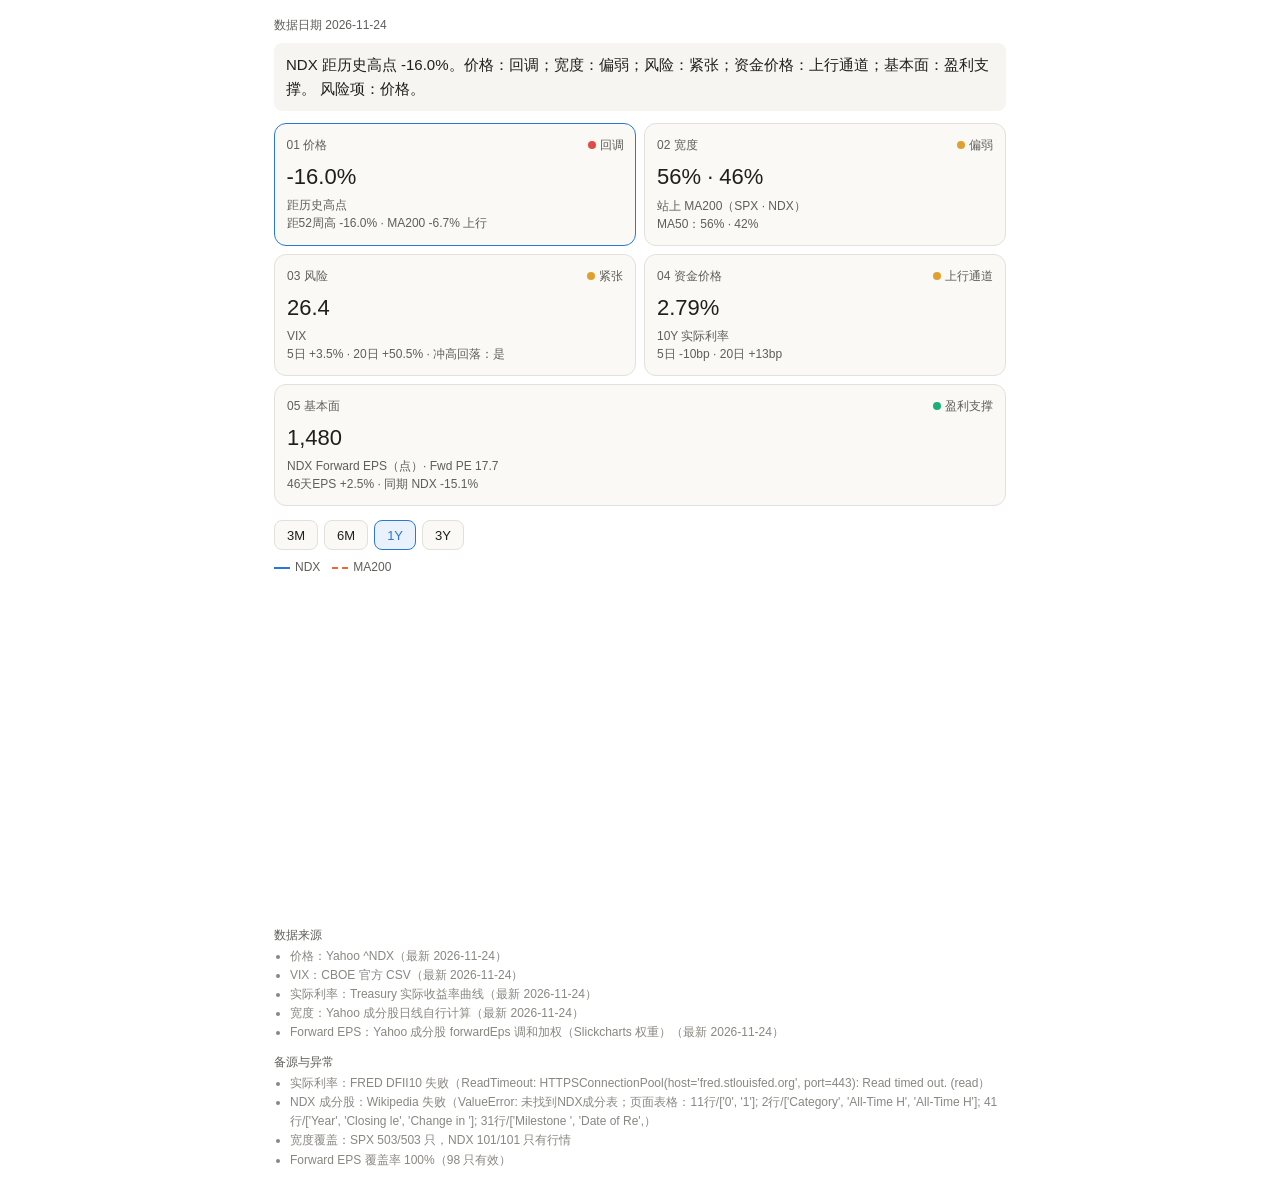
==== commit 0873f8ab: "Update NDX5S after market close" ====
--- a/reports/latest.html
+++ b/reports/latest.html
@@ -56,7 +56,7 @@
 //# sourceMappingURL=chart.umd.js.map
 </script>
 <script>
-const D={"ndx": [16027.06, 15933.62, 16001.39, 15982.01, 15961.98, 16010.43, 15987.6, 15947.87, 15997.58, 15839.67, 15877.71, 15788.05, 16022.49, 16084.69, 16221.73, 16354.25, 16562.37, 16537.83, 16623.45, 16729.8, 16811.85, 16554.16, 16757.41, 16777.4, 16878.46, 16906.8, 16898.47, 16825.93, 16543.94, 16368.49, 16282.01, 16305.98, 16649.87, 16678.7, 16793.05, 16820.9, 16832.92, 16830.71, 16736.28, 16982.29, 17314.0, 17330.38, 17404.21, 17499.3, 17516.99, 17421.01, 17596.27, 17476.71, 17137.24, 17344.71, 17642.73, 17613.04, 17572.73, 17755.07, 17783.17, 17962.41, 17882.66, 17600.42, 17807.63, 17845.72, 17685.98, 17546.1, 17478.91, 18004.7, 17937.61, 17933.33, 17971.05, 17874.5, 18043.85, 18302.91, 18226.48, 17897.87, 18017.57, 18297.99, 18018.45, 17951.69, 18219.11, 18068.47, 18014.81, 17808.25, 17985.01, 18032.2, 18240.11, 18320.38, 18339.44, 18277.06, 18210.54, 18280.84, 18254.69, 18293.2, 18121.78, 18160.19, 17878.78, 18108.46, 18100.19, 18169.9, 18011.66, 18307.98, 18003.49, 17706.83, 17713.66, 17493.62, 17394.31, 17037.65, 17210.89, 17471.47, 17526.8, 17430.5, 17718.3, 17782.72, 17440.69, 17318.55, 17541.54, 17890.8, 18093.57, 18091.45, 18085.01, 18113.46, 18161.18, 18198.61, 18322.77, 18596.65, 18557.96, 18546.23, 18674.19, 18713.8, 18705.2, 18623.39, 18808.35, 18869.44, 18736.75, 18538.66, 18536.65, 18600.97, 18654.84, 19035.05, 19021.19, 19000.95, 19074.67, 19210.18, 19465.18, 19576.92, 19659.8, 19902.75, 19908.86, 19752.3, 19700.43, 19474.62, 19701.13, 19751.05, 19789.03, 19682.87, 19812.22, 20011.89, 20186.63, 20391.97, 20439.54, 20453.02, 20675.38, 20211.36, 20331.49, 20386.88, 20398.62, 19799.14, 19705.09, 19522.62, 19822.87, 19754.34, 19032.39, 18830.58, 19023.66, 19059.49, 18796.27, 19362.43, 18890.39, 18440.85, 17895.16, 18077.92, 17867.37, 18413.82, 18513.1, 18542.03, 19006.43, 19022.68, 19490.15, 19508.52, 19766.49, 19719.82, 19824.84, 19491.84, 19720.87, 19516.44, 19581.52, 19350.78, 19325.45, 19574.64, 18958.74, 18921.4, 18930.33, 18421.31, 18660.78, 18829.14, 19237.3, 19423.07, 19514.59, 19423.06, 19432.4, 19344.49, 19839.83, 19791.49, 19852.2, 19944.84, 19972.61, 20115.54, 20008.62, 20060.69, 19773.3, 19802.59, 19793.34, 20035.02, 19800.74, 20107.78, 20268.86, 20241.76, 20271.97, 20439.05, 20159.83, 20174.05, 20190.42, 20324.04, 20361.47, 20390.46, 20066.96, 20232.87, 20352.02, 20351.07, 20550.65, 20387.7, 19890.42, 20033.14, 19963.6, 20227.46, 20781.33, 21101.57, 21117.18, 21106.59, 21070.79, 21036.16, 20896.67, 20394.13, 20539.19, 20684.59, 20667.1, 20740.78, 20776.23, 20804.89, 20922.9, 20744.49, 20930.37, 21164.6, 21229.32, 21492.36, 21425.22, 21622.25, 21440.82, 21368.18, 21763.98, 21615.27, 21780.25, 22096.66, 22001.08, 21209.32, 21110.51, 21289.15, 21503.17, 21797.65, 21768.31, 21473.02, 21197.09, 21012.17, 20975.62, 21326.16, 21559.5, 21173.04, 21180.97, 20847.58, 20784.72, 20757.41, 21237.85, 21091.25, 21441.16, 21566.51, 21853.0, 21900.93, 21774.01, 21127.28, 21463.04, 21411.46, 21508.12, 21478.05, 21297.58, 21566.92, 21658.16, 21774.07, 21491.31, 21756.73, 21693.52, 21719.26, 22030.71, 22114.69, 22164.61, 22175.6, 22068.06, 21614.08, 21352.08, 21087.25, 21132.92, 20550.95, 20884.41, 20425.58, 20352.53, 20628.46, 20052.63, 20201.37, 19430.95, 19376.96, 19596.02, 19225.48, 19704.64, 19812.24, 19483.36, 19736.66, 19677.61, 19753.97, 20180.45, 20287.83, 19916.99, 19798.62, 19281.4, 19278.45, 19436.42, 19581.78, 18521.47, 17397.7, 17430.68, 17090.4, 19145.06, 18343.57, 18690.05, 18796.02, 18830.23, 18257.64, 18258.09, 17808.3, 18276.41, 18693.26, 19214.4, 19432.56, 19427.29, 19544.95, 19571.02, 19786.71, 20102.61, 19967.94, 19791.35, 19867.97, 20063.56, 20061.45, 20868.15, 21197.7, 21319.21, 21335.82, 21427.94, 21447.05, 21367.37, 21080.36, 21112.47, 20915.66, 21414.99, 21318.17, 21363.95, 21340.99, 21491.75, 21662.58, 21721.92, 21547.43, 21761.79, 21797.87, 21941.92, 21860.8, 21913.32, 21631.04, 21937.57, 21719.08, 21719.69, 21626.39, 21856.33, 22190.52, 22237.74, 22447.29, 22534.2, 22679.01, 22478.13, 22641.89, 22866.97, 22685.57, 22702.25, 22864.91, 22829.26, 22780.6, 22855.63, 22884.59, 22907.97, 23081.05, 23065.47, 23180.06, 23063.58, 23162.41, 23219.87, 23272.25, 23356.27, 23308.3, 23345.41, 23218.12, 22763.31, 23188.61, 23018.56, 23315.04, 23389.53, 23611.27, 23526.63, 23839.2, 23849.04, 23832.44, 23712.07, 23713.76, 23384.77, 23249.57, 23142.58, 23498.12, 23425.61, 23525.29, 23565.85, 23703.45, 23415.42, 23231.11, 23414.84, 23633.01, 23652.44, 23762.3, 23839.8, 23849.27, 23992.56, 24092.19, 24293.78, 24274.25, 24223.69, 24454.89, 24626.25, 24761.07, 24580.17, 24503.57, 24397.31, 24503.85, 24611.35, 24679.99, 24800.86, 24892.76, 24785.52, 24978.56, 24840.23, 25136.62, 25098.18, 24221.74, 24750.25, 24579.32, 24745.36, 24657.24, 24817.95, 25141.02, 25127.13, 24879.01, 25097.41, 25358.16, 25821.55, 26012.15, 26119.85, 25734.81, 25858.13, 25972.94, 25435.7, 25620.03, 25130.04, 25059.81, 25611.74, 25533.49, 25517.33, 24993.46, 25008.24, 24799.92, 24503.1, 24640.52, 24054.38, 24239.57, 24873.85, 25018.36, 25236.94, 25434.89, 25342.85, 25555.86, 25606.54, 25581.7, 25692.05, 25627.95, 25668.69, 25776.44, 25686.69, 25196.73, 25067.27, 25132.94, 24647.61, 25019.37, 25346.18, 25461.7, 25587.83, 25656.15, 25644.39, 25525.56, 25462.56, 25249.85, 25206.17, 25401.32, 25639.71, 25653.9, 25507.1, 25766.26, 25787.66, 25741.95, 25465.94, 25547.07, 25529.26, 24987.57, 25326.58, 25518.35, 25605.47, 25713.21, 25939.74, 26022.79, 25884.3, 25552.39, 25738.61, 25338.62, 24891.24, 24548.69, 25075.77, 25268.14, 25127.64, 25201.26, 24687.61, 24732.73, 24701.6, 24898.87, 24797.34, 25012.62, 24708.94, 24977.04, 25329.04, 25034.37, 24960.04, 24992.6, 24720.08, 25093.68, 25020.41, 24643.02, 24967.25, 24956.47, 24965.01, 24533.58, 24380.73, 24655.34, 24780.42, 24425.09, 24355.28, 23898.15, 24188.59, 24002.45, 24162.98, 23586.99, 23132.77, 22953.38, 23740.19, 24019.99, 24045.53, 24192.17, 24202.37, 24903.17, 25082.09, 25116.34, 25383.72, 25842.0, 26204.58, 26333.0, 26672.43, 26590.34, 26479.47, 26937.28, 26782.63, 27303.67, 27305.68, 27029.01, 27186.98, 27452.12, 27710.36, 27651.82, 28015.06, 28599.17, 28563.95, 29234.99, 29320.66, 29064.8, 29366.94, 29580.3, 29125.2, 28994.37, 28818.84, 29297.7, 29357.27, 29481.64, 30001.32, 29973.57, 30223.89, 30333.18, 30513.86, 30660.6, 30571.24, 30407.81, 28957.6, 29414.26, 29084.5, 28508.03, 29446.18, 29635.95, 30543.92, 29968.13, 29670.95, 30406.19, 30347.08, 29347.27, 29220.06, 29440.32, 29118.24, 29774.75, 30276.35, 29809.13, 29329.21, 29697.87, 29173.02, 29252.56, 29727.1, 29825.11, 29264.1, 29586.29, 29502.6, 29025.77, 28592.66, 28604.23, 29155.18, 28998.1, 28454.81, 28128.34, 28039.21, 27763.13, 27192.31, 28106.35, 28274.2, 28776.8, 29733.16, 29487.79, 29373.33, 29722.3, 29621.8, 29525.48, 29742.6, 30084.5, 30046.14, 29995.38, 29490.96, 29426.02, 29213.16, 29308.86, 29023.18, 29209.23, 29224.52, 29641.56, 29433.43, 29456.97, 29077.22, 29143.33, 29482.32, 29544.15, 29507.7, 29421.55, 29103.51, 29368.44, 29127.16, 28937.84, 28945.06, 29446.98, 29644.17, 30482.35, 30732.4, 30470.29, 30478.86, 30608.13, 30276.81, 30339.33, 30408.5, 30501.56, 30807.93, 31076.44, 31224.47, 31160.08, 30725.81, 30883.15, 30664.7, 30569.48, 29950.82, 29935.6, 29187.55, 29529.35, 29490.28, 29822.52, 28958.69, 28957.53, 29273.4, 29651.44, 29813.16, 29402.51, 28384.85, 27989.82, 28180.26, 28437.17, 26629.81, 26989.99, 27907.63, 27740.79, 28374.25, 28289.19, 27943.74, 27197.15, 27001.78, 27116.26, 26517.05, 25028.98, 26746.1, 26214.17], "ma200": [14198.45, 14215.8, 14232.16, 14249.6, 14267.5, 14286.03, 14303.45, 14320.24, 14336.79, 14353.77, 14371.37, 14390.01, 14409.79, 14429.31, 14450.57, 14472.06, 14494.66, 14517.65, 14540.55, 14562.74, 14585.29, 14607.3, 14630.01, 14653.92, 14679.16, 14704.08, 14727.57, 14750.44, 14770.26, 14789.5, 14808.1, 14825.92, 14846.33, 14866.08, 14886.21, 14906.95, 14928.06, 14947.98, 14966.85, 14985.85, 15006.68, 15027.83, 15050.02, 15072.2, 15094.53, 15116.82, 15140.55, 15162.39, 15182.68, 15203.96, 15226.72, 15249.34, 15272.28, 15296.05, 15320.11, 15346.3, 15371.68, 15393.88, 15416.69, 15439.76, 15462.62, 15485.2, 15507.69, 15531.41, 15554.64, 15578.3, 15601.42, 15623.84, 15647.36, 15671.81, 15695.81, 15717.35, 15738.27, 15760.74, 15781.59, 15802.98, 15826.05, 15846.7, 15865.29, 15882.55, 15901.21, 15919.16, 15937.63, 15956.45, 15975.35, 15995.22, 16013.85, 16032.62, 16049.97, 16066.93, 16082.51, 16097.38, 16111.36, 16126.55, 16142.71, 16158.35, 16173.95, 16192.05, 16207.33, 16221.05, 16234.91, 16246.49, 16257.41, 16266.58, 16277.19, 16289.36, 16301.77, 16313.33, 16325.38, 16336.44, 16345.81, 16353.84, 16362.34, 16372.66, 16385.8, 16399.13, 16412.31, 16425.07, 16438.38, 16452.05, 16464.91, 16479.11, 16493.31, 16509.18, 16525.79, 16542.98, 16559.47, 16576.22, 16594.75, 16613.46, 16632.0, 16648.67, 16666.16, 16684.78, 16704.48, 16726.18, 16746.6, 16767.06, 16786.7, 16808.66, 16831.28, 16853.9, 16875.32, 16897.52, 16919.56, 16940.87, 16961.83, 16982.34, 17004.56, 17026.91, 17048.55, 17070.51, 17092.83, 17115.52, 17140.44, 17166.27, 17192.52, 17219.93, 17249.84, 17277.39, 17305.2, 17334.41, 17363.5, 17388.98, 17413.93, 17437.36, 17463.64, 17488.53, 17510.08, 17529.37, 17549.25, 17568.89, 17586.66, 17607.55, 17627.03, 17643.37, 17657.24, 17673.08, 17688.5, 17707.77, 17727.31, 17746.29, 17769.41, 17793.98, 17820.53, 17846.39, 17873.18, 17898.45, 17922.98, 17944.94, 17967.77, 17988.87, 18010.21, 18031.03, 18050.01, 18070.47, 18086.2, 18101.72, 18117.21, 18130.12, 18143.29, 18157.77, 18173.95, 18191.15, 18208.92, 18225.98, 18243.2, 18260.19, 18279.4, 18299.16, 18319.03, 18339.81, 18359.56, 18379.72, 18398.65, 18417.18, 18433.24, 18449.56, 18465.41, 18481.94, 18496.88, 18514.65, 18532.21, 18549.53, 18566.5, 18584.16, 18600.47, 18617.21, 18635.44, 18655.22, 18675.61, 18696.04, 18713.12, 18730.89, 18748.69, 18766.34, 18784.93, 18802.71, 18818.48, 18833.74, 18846.98, 18861.47, 18878.36, 18896.37, 18914.37, 18932.8, 18950.17, 18967.97, 18986.76, 19002.01, 19016.49, 19031.85, 19047.32, 19062.25, 19077.22, 19091.43, 19106.63, 19122.35, 19137.96, 19154.56, 19172.27, 19192.01, 19211.74, 19229.82, 19247.34, 19264.52, 19283.48, 19302.18, 19320.87, 19339.83, 19358.71, 19375.26, 19390.73, 19405.69, 19423.11, 19442.34, 19460.08, 19477.11, 19493.02, 19509.04, 19523.99, 19540.46, 19557.06, 19571.32, 19585.53, 19598.38, 19611.25, 19623.64, 19638.55, 19652.54, 19669.14, 19686.17, 19706.04, 19725.0, 19743.37, 19758.16, 19775.42, 19790.93, 19808.46, 19827.31, 19845.23, 19865.6, 19886.92, 19910.6, 19932.0, 19953.43, 19974.26, 19995.71, 20017.27, 20038.93, 20062.55, 20086.83, 20109.47, 20128.08, 20144.37, 20159.35, 20174.59, 20186.78, 20200.4, 20211.53, 20221.68, 20231.84, 20239.31, 20247.59, 20251.37, 20254.69, 20259.14, 20262.15, 20266.63, 20271.35, 20275.08, 20281.07, 20286.78, 20292.54, 20300.17, 20306.43, 20310.91, 20314.9, 20315.93, 20316.28, 20316.13, 20316.16, 20310.46, 20297.94, 20285.55, 20272.24, 20269.46, 20263.81, 20258.75, 20253.98, 20249.18, 20242.06, 20234.28, 20223.27, 20213.72, 20205.22, 20199.1, 20193.99, 20187.75, 20184.42, 20180.62, 20177.62, 20176.14, 20176.98, 20177.41, 20179.14, 20180.34, 20181.88, 20191.06, 20202.89, 20214.37, 20225.75, 20238.91, 20249.33, 20261.72, 20274.92, 20291.0, 20305.19, 20322.93, 20337.45, 20351.71, 20365.7, 20378.13, 20391.33, 20402.49, 20412.68, 20422.66, 20433.05, 20443.63, 20455.48, 20466.44, 20477.01, 20488.79, 20500.63, 20512.61, 20522.86, 20537.35, 20553.7, 20570.24, 20590.37, 20609.73, 20628.98, 20645.19, 20661.28, 20678.04, 20694.35, 20710.7, 20728.31, 20743.25, 20758.2, 20773.22, 20787.91, 20802.59, 20817.42, 20832.7, 20848.3, 20864.75, 20881.55, 20898.68, 20914.87, 20932.65, 20948.65, 20964.03, 20978.91, 20991.37, 21005.12, 21019.41, 21035.12, 21051.11, 21067.55, 21083.37, 21100.62, 21119.53, 21137.53, 21154.33, 21171.14, 21185.31, 21199.62, 21215.88, 21233.21, 21250.52, 21267.01, 21280.93, 21293.94, 21305.43, 21316.05, 21327.77, 21340.76, 21354.53, 21371.38, 21387.88, 21403.7, 21420.33, 21437.09, 21454.67, 21472.02, 21488.52, 21507.08, 21525.56, 21543.54, 21560.29, 21575.35, 21590.21, 21604.62, 21620.47, 21637.03, 21652.21, 21668.6, 21683.63, 21698.04, 21712.23, 21731.87, 21751.81, 21766.47, 21782.71, 21796.61, 21811.5, 21827.42, 21845.52, 21866.17, 21886.93, 21904.69, 21922.38, 21943.31, 21966.51, 21992.33, 22019.01, 22043.89, 22067.0, 22091.4, 22111.38, 22131.64, 22148.03, 22163.82, 22183.01, 22205.04, 22225.31, 22243.22, 22260.73, 22277.33, 22293.36, 22308.73, 22320.71, 22333.04, 22349.95, 22366.26, 22383.98, 22402.56, 22419.12, 22436.32, 22453.53, 22470.56, 22488.68, 22508.75, 22530.33, 22553.78, 22576.55, 22599.78, 22620.69, 22644.23, 22665.7, 22687.66, 22714.13, 22740.43, 22771.21, 22802.61, 22832.85, 22864.35, 22893.14, 22920.33, 22948.94, 22977.27, 23007.08, 23036.58, 23063.21, 23090.6, 23119.95, 23149.67, 23180.59, 23211.94, 23242.4, 23269.43, 23303.46, 23344.06, 23384.93, 23428.05, 23462.02, 23500.42, 23536.39, 23570.17, 23604.71, 23640.12, 23673.28, 23706.98, 23740.98, 23773.86, 23803.42, 23832.27, 23858.57, 23884.51, 23910.16, 23935.72, 23959.19, 23984.42, 24009.0, 24034.55, 24060.88, 24085.74, 24106.2, 24125.18, 24142.18, 24160.97, 24178.93, 24194.91, 24212.91, 24232.29, 24251.55, 24269.64, 24284.47, 24301.16, 24318.24, 24333.66, 24347.98, 24359.16, 24371.49, 24383.76, 24395.77, 24404.72, 24410.67, 24416.13, 24425.27, 24437.21, 24447.75, 24460.12, 24472.53, 24488.92, 24505.04, 24519.67, 24535.4, 24552.38, 24570.73, 24589.0, 24609.97, 24629.71, 24647.77, 24669.03, 24689.44, 24711.63, 24734.01, 24755.25, 24776.91, 24799.75, 24823.76, 24846.61, 24871.36, 24898.46, 24925.96, 24956.32, 24986.83, 25015.79, 25045.84, 25077.2, 25106.1, 25134.98, 25165.26, 25195.8, 25227.5, 25258.33, 25291.39, 25323.2, 25356.69, 25389.16, 25422.48, 25456.62, 25490.92, 25524.39, 25552.25, 25583.08, 25612.79, 25637.84, 25667.94, 25698.49, 25733.38, 25764.71, 25795.98, 25831.86, 25866.52, 25895.09, 25922.93, 25951.32, 25977.71, 26007.34, 26038.76, 26067.34, 26092.52, 26119.64, 26144.38, 26168.37, 26193.88, 26219.2, 26242.62, 26268.03, 26293.56, 26316.17, 26336.07, 26355.69, 26377.47, 26397.99, 26416.34, 26432.09, 26448.08, 26461.22, 26471.69, 26491.11, 26508.73, 26529.72, 26554.66, 26578.81, 26601.59, 26624.49, 26646.96, 26670.2, 26693.42, 26717.05, 26738.18, 26758.09, 26774.95, 26793.41, 26810.18, 26826.86, 26844.8, 26862.74, 26883.22, 26906.12, 26925.23, 26944.85, 26962.65, 26983.4, 27005.77, 27029.49, 27054.51, 27078.42, 27103.66, 27129.31, 27150.58, 27170.17, 27188.71, 27208.77, 27230.28, 27254.91, 27280.54, 27304.99, 27328.92, 27353.82, 27376.86, 27399.68, 27423.28, 27449.81, 27478.51, 27508.23, 27541.11, 27571.82, 27598.72, 27625.82, 27651.21, 27675.77, 27697.31, 27719.36, 27737.98, 27759.38, 27780.8, 27802.91, 27819.5, 27836.02, 27854.85, 27874.28, 27894.4, 27912.71, 27927.3, 27939.51, 27952.77, 27970.02, 27976.53, 27983.89, 27995.4, 28005.54, 28017.71, 28029.04, 28039.34, 28047.57, 28053.88, 28062.77, 28070.9, 28073.3, 28081.65, 28086.38], "dd": [-3.3, -3.86, -3.45, -3.57, -3.69, -3.4, -3.53, -3.77, -3.47, -4.43, -4.2, -4.74, -3.32, -2.95, -2.12, -1.32, -0.07, -0.21, 0.0, 0.0, 0.0, -1.53, -0.32, -0.2, 0.0, 0.0, -0.05, -0.48, -2.15, -3.18, -3.7, -3.55, -1.52, -1.35, -0.67, -0.51, -0.44, -0.45, -1.01, 0.0, 0.0, 0.0, 0.0, 0.0, 0.0, -0.55, 0.0, -0.68, -2.61, -1.43, 0.0, -0.17, -0.4, 0.0, 0.0, 0.0, -0.44, -2.02, -0.86, -0.65, -1.54, -2.32, -2.69, 0.0, -0.37, -0.4, -0.19, -0.72, 0.0, 0.0, -0.42, -2.21, -1.56, -0.03, -1.55, -1.92, -0.46, -1.28, -1.57, -2.7, -1.74, -1.48, -0.34, 0.0, 0.0, -0.34, -0.7, -0.32, -0.46, -0.25, -1.19, -0.98, -2.51, -1.26, -1.3, -0.92, -1.79, -0.17, -1.83, -3.45, -3.41, -4.61, -5.15, -7.1, -6.15, -4.73, -4.43, -4.96, -3.39, -3.04, -4.9, -5.57, -4.35, -2.45, -1.34, -1.35, -1.39, -1.23, -0.97, -0.77, -0.09, 0.0, -0.21, -0.27, 0.0, 0.0, -0.05, -0.48, 0.0, 0.0, -0.7, -1.75, -1.76, -1.42, -1.14, 0.0, -0.07, -0.18, 0.0, 0.0, 0.0, 0.0, 0.0, 0.0, 0.0, -0.79, -1.05, -2.18, -1.04, -0.79, -0.6, -1.14, -0.49, 0.0, 0.0, 0.0, 0.0, 0.0, 0.0, -2.24, -1.66, -1.4, -1.34, -4.24, -4.69, -5.58, -4.12, -4.45, -7.95, -8.92, -7.99, -7.82, -9.09, -6.35, -8.63, -10.81, -13.45, -12.56, -13.58, -10.94, -10.46, -10.32, -8.07, -7.99, -5.73, -5.64, -4.4, -4.62, -4.11, -5.72, -4.62, -5.61, -5.29, -6.41, -6.53, -5.32, -8.3, -8.48, -8.44, -10.9, -9.74, -8.93, -6.96, -6.06, -5.61, -6.06, -6.01, -6.44, -4.04, -4.28, -3.98, -3.53, -3.4, -2.71, -3.22, -2.97, -4.36, -4.22, -4.27, -3.1, -4.23, -2.75, -1.97, -2.1, -1.95, -1.14, -2.49, -2.42, -2.35, -1.7, -1.52, -1.38, -2.94, -2.14, -1.56, -1.57, -0.6, -1.39, -3.8, -3.11, -3.44, -2.17, 0.0, 0.0, 0.0, -0.05, -0.22, -0.38, -1.04, -3.42, -2.74, -2.05, -2.13, -1.78, -1.61, -1.48, -0.92, -1.76, -0.88, 0.0, 0.0, 0.0, -0.31, 0.0, -0.84, -1.18, 0.0, -0.68, 0.0, 0.0, -0.43, -4.02, -4.46, -3.65, -2.69, -1.35, -1.49, -2.82, -4.07, -4.91, -5.07, -3.49, -2.43, -4.18, -4.14, -5.65, -5.94, -6.06, -3.89, -4.55, -2.97, -2.4, -1.1, -0.89, -1.46, -4.39, -2.87, -3.1, -2.66, -2.8, -3.62, -2.4, -1.98, -1.46, -2.74, -1.54, -1.82, -1.71, -0.3, 0.0, 0.0, 0.0, -0.48, -2.53, -3.71, -4.91, -4.7, -7.33, -5.82, -7.89, -8.22, -6.98, -9.57, -8.9, -12.38, -12.62, -11.63, -13.3, -11.14, -10.66, -12.14, -11.0, -11.26, -10.92, -9.0, -8.51, -10.19, -10.72, -13.05, -13.06, -12.35, -11.7, -16.48, -21.55, -21.4, -22.93, -13.67, -17.28, -15.72, -15.24, -15.09, -17.67, -17.67, -19.69, -17.58, -15.7, -13.35, -12.37, -12.39, -11.86, -11.75, -10.77, -9.35, -9.96, -10.75, -10.41, -9.52, -9.53, -5.9, -4.41, -3.86, -3.79, -3.37, -3.29, -3.64, -4.94, -4.79, -5.68, -3.43, -3.87, -3.66, -3.76, -3.08, -2.31, -2.05, -2.83, -1.87, -1.7, -1.05, -1.42, -1.18, -2.46, -1.07, -2.06, -2.06, -2.48, -1.44, 0.0, 0.0, 0.0, 0.0, 0.0, -0.89, -0.16, 0.0, -0.79, -0.72, -0.01, -0.16, -0.38, -0.05, 0.0, 0.0, 0.0, -0.07, 0.0, -0.5, -0.08, 0.0, 0.0, 0.0, -0.21, -0.05, -0.59, -2.54, -0.72, -1.45, -0.18, 0.0, 0.0, -0.36, 0.0, 0.0, -0.07, -0.57, -0.57, -1.95, -2.51, -2.96, -1.47, -1.78, -1.36, -1.19, -0.61, -1.82, -2.59, -1.82, -0.91, -0.82, -0.36, -0.04, 0.0, 0.0, 0.0, 0.0, -0.08, -0.29, 0.0, 0.0, 0.0, -0.73, -1.04, -1.47, -1.04, -0.6, -0.33, 0.0, 0.0, -0.43, 0.0, -0.55, 0.0, -0.15, -3.64, -1.54, -2.22, -1.56, -1.91, -1.27, 0.0, -0.06, -1.04, -0.17, 0.0, 0.0, 0.0, 0.0, -1.47, -1.0, -0.56, -2.62, -1.91, -3.79, -4.06, -1.95, -2.24, -2.31, -4.31, -4.26, -5.05, -6.19, -5.66, -7.91, -7.2, -4.77, -4.22, -3.38, -2.62, -2.97, -2.16, -1.97, -2.06, -1.64, -1.88, -1.73, -1.31, -1.66, -3.53, -4.03, -3.78, -5.64, -4.21, -2.96, -2.52, -2.04, -1.78, -1.82, -2.28, -2.52, -3.33, -3.5, -2.75, -1.84, -1.78, -2.35, -1.35, -1.27, -1.45, -2.5, -2.19, -2.26, -4.33, -3.04, -2.3, -1.97, -1.56, -0.69, -0.37, -0.9, -2.17, -1.46, -2.99, -4.7, -6.02, -4.0, -3.26, -3.8, -3.52, -5.48, -5.31, -5.43, -4.67, -5.06, -4.24, -5.4, -4.38, -3.03, -4.16, -4.44, -4.32, -5.36, -3.93, -4.21, -5.65, -4.41, -4.45, -4.42, -6.07, -6.66, -5.61, -5.13, -6.49, -6.76, -8.51, -7.39, -8.11, -7.49, -9.7, -11.44, -12.12, -9.11, -8.04, -7.94, -7.38, -7.34, -4.66, -3.97, -3.84, -2.82, -1.06, 0.0, 0.0, 0.0, -0.31, -0.72, 0.0, -0.57, 0.0, 0.0, -1.01, -0.43, 0.0, 0.0, -0.21, 0.0, 0.0, -0.12, 0.0, 0.0, -0.87, 0.0, 0.0, -1.54, -1.98, -2.57, -0.96, -0.75, -0.33, 0.0, -0.09, 0.0, 0.0, 0.0, 0.0, -0.29, -0.82, -5.55, -4.06, -5.14, -7.02, -3.96, -3.34, -0.38, -2.26, -3.23, -0.83, -1.02, -4.28, -4.7, -3.98, -5.03, -2.89, -1.25, -2.78, -4.34, -3.14, -4.85, -4.59, -3.04, -2.72, -4.55, -3.5, -3.78, -5.33, -6.74, -6.71, -4.91, -5.42, -7.19, -8.26, -8.55, -9.45, -11.31, -8.33, -7.78, -6.14, -3.02, -3.83, -4.2, -3.06, -3.39, -3.7, -2.99, -1.88, -2.0, -2.17, -3.81, -4.03, -4.72, -4.41, -5.34, -4.73, -4.68, -3.32, -4.0, -3.93, -5.16, -4.95, -3.84, -3.64, -3.76, -4.04, -5.08, -4.21, -5.0, -5.62, -5.6, -3.96, -3.32, -0.58, 0.0, -0.85, -0.82, -0.4, -1.48, -1.28, -1.05, -0.75, 0.0, 0.0, 0.0, -0.21, -1.6, -1.09, -1.79, -2.1, -4.08, -4.13, -6.52, -5.43, -5.55, -4.49, -7.26, -7.26, -6.25, -5.04, -4.52, -5.84, -9.09, -10.36, -9.75, -8.93, -14.71, -13.56, -10.62, -11.16, -9.13, -9.4, -10.51, -12.9, -13.52, -13.16, -15.08, -19.84, -14.34, -16.05], "br": {"s50": [75.5, 74.3, 76.5, 78.7, 77.7, 78.3, 78.1, 81.0, 86.2, 85.2, 83.4, 81.2, 82.0, 83.4, 86.4, 85.6, 89.7, 89.1, 87.5, 89.1, 90.5, 85.5, 88.9, 89.9, 90.3, 89.7, 89.7, 90.1, 91.7, 91.3, 88.7, 87.7, 91.1, 87.1, 86.5, 85.5, 84.4, 81.2, 73.7, 75.2, 77.4, 77.6, 78.4, 74.1, 78.2, 77.4, 78.8, 78.0, 66.9, 72.9, 67.3, 61.6, 66.1, 66.3, 66.1, 65.7, 68.5, 56.6, 59.2, 66.9, 63.6, 63.2, 66.5, 68.5, 70.7, 65.1, 67.5, 68.7, 70.9, 72.1, 74.3, 71.7, 76.2, 78.2, 79.8, 83.0, 80.6, 82.0, 76.0, 73.3, 73.9, 75.8, 79.6, 82.0, 78.0, 77.0, 75.2, 84.0, 85.7, 81.4, 76.6, 76.4, 68.9, 74.1, 74.9, 76.0, 61.6, 60.0, 47.7, 38.4, 33.5, 31.7, 32.3, 37.2, 41.8, 47.1, 47.7, 44.8, 48.5, 52.3, 41.4, 40.8, 43.6, 44.8, 53.3, 55.2, 53.5, 59.8, 60.6, 60.8, 64.4, 67.3, 66.1, 67.3, 65.5, 64.6, 60.8, 50.7, 53.9, 47.9, 42.0, 46.5, 54.4, 52.6, 51.0, 53.9, 53.2, 51.4, 53.8, 49.6, 52.8, 51.8, 47.6, 50.4, 53.4, 56.2, 57.0, 62.2, 53.8, 49.8, 52.8, 50.8, 44.6, 49.4, 49.2, 47.8, 48.4, 47.0, 54.0, 65.7, 72.3, 70.7, 78.3, 76.7, 70.5, 65.1, 71.1, 69.3, 59.4, 61.6, 69.7, 69.9, 68.5, 72.9, 62.0, 53.8, 42.0, 47.8, 45.0, 53.2, 57.2, 53.6, 58.4, 59.2, 66.7, 69.1, 73.5, 70.3, 74.7, 72.1, 79.1, 77.1, 76.3, 75.7, 77.3, 80.9, 70.1, 68.5, 65.7, 57.0, 63.1, 62.7, 65.7, 69.7, 72.7, 75.1, 77.3, 75.1, 84.5, 79.1, 81.9, 81.5, 77.5, 82.7, 84.3, 85.7, 80.5, 78.5, 74.5, 77.1, 69.9, 71.7, 76.3, 73.3, 78.9, 82.3, 79.1, 79.9, 77.7, 79.1, 72.3, 67.9, 66.9, 64.5, 59.0, 61.6, 56.8, 57.4, 50.0, 52.0, 51.6, 57.6, 65.3, 67.5, 68.5, 67.5, 65.1, 65.9, 62.0, 58.0, 60.4, 56.8, 59.2, 64.7, 66.5, 71.5, 72.7, 73.5, 73.9, 71.7, 67.3, 66.5, 62.9, 62.0, 61.6, 57.2, 54.8, 54.0, 51.4, 48.6, 42.2, 22.5, 23.9, 29.1, 29.3, 35.1, 34.9, 29.9, 22.3, 22.5, 21.3, 27.7, 27.1, 27.3, 28.1, 19.7, 21.9, 27.5, 34.9, 40.6, 44.6, 55.8, 52.2, 55.4, 55.4, 62.7, 56.4, 53.0, 58.8, 53.2, 50.0, 50.4, 55.4, 55.8, 53.6, 54.4, 55.8, 51.0, 57.4, 57.6, 60.6, 61.2, 59.2, 53.2, 53.8, 52.8, 53.0, 48.6, 54.0, 46.4, 40.4, 44.8, 41.0, 45.4, 40.0, 32.1, 29.7, 26.5, 32.5, 38.0, 36.1, 39.6, 37.6, 33.1, 39.2, 39.8, 41.4, 38.8, 33.7, 38.0, 39.6, 40.8, 30.3, 11.0, 6.4, 5.8, 15.3, 14.1, 18.5, 24.1, 24.3, 20.5, 23.7, 15.3, 23.5, 27.1, 34.1, 34.3, 36.5, 41.9, 43.9, 43.5, 59.1, 57.3, 54.3, 58.1, 63.1, 64.7, 74.3, 72.3, 67.9, 76.8, 82.2, 81.8, 81.8, 69.5, 65.9, 65.3, 76.2, 68.7, 70.7, 73.5, 72.1, 74.9, 74.3, 71.5, 76.4, 77.0, 80.2, 79.2, 81.6, 75.4, 77.4, 70.9, 68.1, 68.7, 74.7, 78.0, 70.3, 73.1, 74.5, 76.8, 83.4, 79.0, 81.4, 76.6, 75.8, 75.8, 76.8, 71.3, 74.1, 63.9, 66.7, 69.9, 70.7, 66.5, 75.6, 78.0, 74.3, 76.2, 70.5, 69.5, 64.3, 60.1, 52.3, 57.1, 57.1, 54.1, 56.5, 59.1, 56.7, 62.7, 67.5, 64.1, 61.1, 61.1, 65.7, 65.3, 62.7, 72.7, 66.5, 66.3, 67.7, 66.5, 65.7, 59.7, 58.9, 61.1, 60.5, 61.1, 59.7, 57.7, 65.9, 62.1, 58.3, 54.5, 57.1, 59.9, 60.3, 57.9, 60.5, 56.7, 52.5, 58.3, 58.5, 60.7, 59.3, 59.3, 62.9, 61.1, 58.1, 58.3, 53.1, 39.7, 45.1, 51.5, 51.5, 42.5, 46.9, 54.5, 56.1, 52.3, 54.3, 54.7, 58.7, 49.7, 43.9, 43.5, 43.3, 41.3, 41.1, 42.3, 40.5, 45.7, 47.9, 51.3, 53.5, 45.7, 44.3, 38.1, 38.7, 37.1, 32.3, 41.1, 42.9, 53.1, 57.5, 61.3, 53.9, 52.9, 55.3, 57.5, 56.7, 51.3, 49.3, 55.9, 61.3, 59.7, 61.7, 57.7, 59.7, 58.1, 58.1, 62.3, 62.7, 63.1, 63.5, 65.3, 62.7, 57.1, 60.3, 63.1, 67.9, 63.4, 71.0, 72.0, 71.4, 68.4, 72.6, 73.4, 72.6, 64.2, 69.8, 69.4, 67.2, 70.2, 67.2, 62.6, 64.0, 66.6, 66.8, 63.0, 67.6, 64.8, 68.6, 68.0, 68.6, 66.6, 61.4, 63.2, 64.6, 66.6, 64.4, 66.0, 61.4, 62.2, 63.0, 65.8, 63.2, 61.8, 57.0, 58.6, 52.0, 45.0, 44.8, 41.8, 39.8, 32.8, 33.0, 34.8, 36.0, 30.2, 29.0, 20.8, 25.0, 25.6, 28.0, 23.0, 20.0, 20.2, 24.8, 27.8, 30.8, 34.4, 30.8, 50.0, 51.0, 45.2, 51.6, 55.0, 53.2, 54.4, 62.2, 63.4, 59.2, 56.6, 56.8, 54.2, 53.0, 54.0, 51.0, 57.2, 56.2, 53.2, 54.8, 57.2, 55.2, 53.4, 51.8, 52.8, 47.6, 48.6, 46.4, 53.2, 49.2, 54.6, 56.6, 59.4, 57.8, 57.6, 58.2, 56.0, 53.6, 53.8, 51.8, 57.4, 55.8, 54.0, 59.4, 52.2, 57.6, 62.0, 65.0, 66.6, 55.8, 57.0, 56.6, 60.6, 63.8, 63.8, 64.0, 64.8, 62.8, 64.2, 67.4, 69.2, 68.0, 64.6, 65.4, 68.8, 66.0, 64.0, 62.2, 67.4, 64.6, 62.2, 59.8, 62.8, 59.4, 65.4, 69.4, 72.2, 66.2, 64.4, 63.0, 65.6, 68.8, 68.0, 65.1, 66.7, 66.3, 64.5, 65.9, 69.1, 70.9, 62.5, 61.1, 61.9, 54.9, 58.3, 60.7, 59.0, 59.2, 54.2, 53.6, 50.8, 46.8, 48.4, 51.6, 48.4, 43.6, 38.4, 34.3, 39.8, 39.4, 36.1, 33.1, 32.3, 29.5, 31.5, 31.7, 29.5, 26.5, 27.7, 25.3, 25.7, 21.5, 23.3, 24.9, 28.5, 30.3, 29.5, 33.5, 36.5, 37.5, 39.6, 35.9, 44.8, 45.6, 44.2, 53.2, 55.6, 61.4, 59.0, 60.6, 62.0, 58.8, 65.7, 61.4, 66.9, 66.3, 71.9, 62.7, 62.9, 69.7, 69.7, 72.5, 70.7, 71.9, 65.3, 58.2, 56.8, 50.0, 42.9, 52.7, 52.7], "s200": [59.5, 59.7, 61.7, 63.8, 62.1, 62.8, 65.0, 66.0, 72.1, 71.9, 67.6, 68.0, 69.2, 71.5, 73.3, 72.7, 78.9, 81.2, 77.7, 78.5, 82.0, 76.1, 78.7, 79.4, 81.2, 81.4, 82.4, 82.4, 83.4, 81.4, 80.4, 81.2, 81.6, 80.8, 81.0, 79.6, 79.8, 77.7, 74.3, 75.3, 75.3, 75.5, 75.3, 74.3, 76.3, 77.1, 78.9, 78.1, 75.5, 80.0, 75.5, 72.7, 75.3, 75.7, 74.7, 74.9, 76.5, 71.9, 74.3, 76.1, 74.5, 74.3, 77.5, 78.7, 79.6, 76.7, 77.7, 77.1, 80.0, 79.1, 79.6, 78.1, 80.0, 81.8, 82.4, 84.4, 83.4, 83.4, 81.6, 80.8, 81.6, 83.2, 83.6, 84.0, 82.8, 82.4, 81.2, 86.4, 87.7, 86.0, 85.0, 83.0, 81.8, 82.0, 83.0, 85.8, 79.8, 79.1, 75.1, 73.3, 71.9, 72.5, 72.3, 74.1, 77.9, 79.6, 79.6, 78.9, 77.9, 80.0, 76.1, 74.3, 76.1, 77.3, 78.9, 80.2, 78.9, 81.2, 82.2, 81.8, 82.6, 83.0, 83.4, 84.2, 84.2, 83.0, 82.0, 77.1, 77.5, 74.7, 71.3, 71.9, 75.7, 75.9, 75.1, 75.1, 74.3, 72.9, 73.5, 72.5, 73.5, 73.3, 71.9, 73.1, 73.5, 74.1, 75.5, 76.1, 74.5, 72.5, 72.9, 73.9, 71.1, 70.6, 70.4, 70.0, 69.8, 68.8, 72.1, 74.9, 78.5, 78.5, 82.4, 83.2, 80.6, 78.3, 79.4, 76.6, 76.0, 76.4, 80.6, 79.6, 80.6, 82.4, 77.8, 71.5, 64.8, 67.1, 64.2, 70.9, 70.9, 68.5, 71.9, 71.1, 75.8, 76.4, 78.2, 77.0, 79.6, 77.8, 80.2, 80.6, 80.0, 78.8, 79.2, 81.6, 77.6, 76.2, 73.5, 70.3, 73.7, 72.7, 73.1, 74.5, 76.6, 76.8, 78.4, 78.0, 81.8, 78.6, 79.4, 80.2, 77.4, 81.0, 83.4, 82.6, 79.6, 79.4, 77.6, 79.6, 76.6, 76.2, 78.6, 77.8, 80.2, 82.6, 81.2, 82.6, 81.6, 82.4, 80.4, 78.6, 77.0, 75.8, 74.9, 76.6, 75.8, 74.5, 71.9, 72.5, 73.7, 74.7, 77.2, 77.0, 77.0, 76.4, 74.7, 74.7, 74.5, 71.3, 72.7, 71.9, 72.5, 74.3, 75.4, 79.0, 78.0, 78.6, 78.6, 79.0, 77.4, 77.2, 75.8, 75.4, 75.6, 72.7, 71.3, 70.9, 70.3, 67.5, 66.9, 59.0, 58.6, 60.8, 61.0, 62.4, 62.4, 61.8, 59.8, 60.0, 58.8, 60.0, 58.9, 57.9, 59.3, 54.9, 57.4, 61.0, 61.4, 64.1, 64.3, 66.5, 65.5, 65.5, 65.5, 69.1, 67.5, 65.3, 67.5, 66.1, 64.7, 64.3, 65.5, 63.9, 63.3, 63.7, 64.1, 61.8, 63.9, 63.3, 64.7, 65.9, 65.1, 62.0, 62.4, 63.1, 61.8, 59.8, 61.8, 59.2, 52.4, 55.4, 51.0, 54.2, 47.2, 42.8, 41.0, 36.7, 42.0, 47.4, 45.0, 47.6, 46.4, 44.0, 50.8, 50.4, 49.8, 47.4, 42.6, 44.8, 45.2, 49.2, 36.7, 22.9, 19.7, 18.5, 31.5, 26.5, 29.1, 31.9, 31.5, 29.3, 31.3, 25.9, 30.3, 30.9, 34.7, 35.9, 36.1, 37.8, 37.8, 39.2, 44.8, 44.2, 41.4, 44.8, 45.8, 45.4, 54.6, 55.0, 54.0, 58.0, 60.8, 59.6, 58.0, 52.0, 51.8, 48.8, 54.8, 51.8, 52.4, 53.4, 52.6, 53.8, 53.4, 51.4, 54.8, 54.8, 57.0, 55.6, 56.2, 52.4, 56.0, 52.2, 51.4, 52.2, 55.4, 57.6, 53.8, 58.0, 59.0, 60.4, 64.9, 66.3, 67.7, 64.3, 65.5, 66.5, 67.9, 66.3, 64.9, 60.4, 62.7, 64.1, 64.5, 63.9, 69.9, 71.1, 69.7, 70.7, 67.9, 68.1, 64.9, 61.8, 58.8, 62.7, 60.8, 60.2, 60.2, 61.6, 60.8, 63.7, 68.7, 65.9, 65.1, 64.3, 67.7, 67.5, 66.9, 73.1, 69.5, 69.9, 70.5, 69.7, 69.9, 68.5, 68.1, 69.5, 69.3, 67.7, 66.5, 65.9, 70.5, 68.5, 66.1, 65.7, 65.5, 65.9, 66.1, 66.5, 66.3, 66.1, 64.3, 66.5, 67.5, 68.5, 69.5, 68.9, 69.7, 68.5, 68.3, 68.1, 66.5, 59.0, 63.1, 66.5, 64.9, 61.2, 63.5, 66.5, 68.1, 68.1, 68.9, 67.3, 67.3, 64.5, 58.2, 58.4, 58.6, 57.8, 58.4, 57.6, 55.4, 58.6, 59.0, 61.8, 61.6, 60.6, 60.6, 56.4, 57.2, 56.0, 53.0, 58.0, 58.0, 62.2, 62.7, 63.5, 62.3, 60.7, 63.5, 62.9, 64.7, 61.9, 60.5, 62.1, 65.5, 65.5, 65.5, 63.9, 63.9, 64.5, 62.9, 64.7, 63.5, 64.7, 64.7, 65.3, 65.3, 62.1, 62.5, 64.1, 66.5, 63.7, 67.1, 69.3, 68.7, 68.1, 70.3, 71.9, 70.7, 66.7, 70.5, 70.3, 70.1, 70.7, 69.3, 68.7, 68.9, 68.7, 67.5, 65.7, 69.3, 67.7, 69.3, 69.5, 69.9, 69.9, 66.9, 67.9, 66.7, 68.7, 67.5, 68.1, 66.3, 66.9, 66.3, 68.1, 68.3, 68.1, 64.1, 63.7, 61.3, 58.3, 58.5, 55.9, 54.9, 51.7, 51.1, 52.7, 52.5, 49.9, 49.5, 46.5, 49.5, 49.7, 49.7, 48.5, 44.7, 45.5, 49.5, 49.9, 50.1, 49.9, 50.5, 56.5, 57.9, 54.5, 57.7, 58.5, 57.1, 57.3, 62.5, 61.5, 58.9, 59.1, 59.3, 57.9, 57.9, 58.1, 56.9, 58.9, 58.7, 55.9, 56.7, 58.5, 57.7, 56.5, 55.9, 56.5, 55.5, 56.1, 53.3, 57.3, 55.3, 57.5, 58.3, 60.1, 60.3, 59.5, 60.5, 59.9, 56.1, 56.7, 56.9, 59.7, 59.9, 58.5, 61.5, 59.9, 61.5, 62.3, 63.1, 64.5, 61.9, 61.7, 60.9, 62.1, 63.9, 63.1, 65.3, 63.5, 62.3, 64.3, 67.9, 68.1, 68.3, 65.1, 65.5, 67.9, 68.3, 67.1, 67.3, 71.1, 68.9, 66.9, 66.1, 66.7, 66.1, 66.9, 70.5, 72.3, 70.3, 69.9, 68.7, 70.9, 72.9, 72.5, 72.1, 74.1, 73.5, 72.9, 72.5, 75.4, 75.2, 72.2, 72.2, 75.6, 74.0, 73.2, 75.0, 73.0, 73.4, 71.4, 72.2, 69.0, 66.2, 67.0, 69.2, 67.6, 63.4, 60.4, 58.2, 60.0, 59.8, 57.2, 54.0, 54.0, 53.0, 52.8, 51.0, 49.8, 47.6, 49.0, 48.0, 45.6, 42.4, 44.2, 46.0, 47.8, 50.2, 47.2, 50.4, 50.0, 52.4, 51.8, 51.2, 54.4, 55.0, 51.8, 55.8, 56.4, 60.0, 58.6, 60.6, 61.8, 61.4, 65.4, 61.6, 66.0, 64.4, 69.4, 61.4, 58.8, 66.8, 65.8, 66.8, 65.2, 67.0, 62.0, 58.2, 58.2, 52.4, 48.7, 55.7, 55.7], "n50": [81.9, 80.9, 78.9, 81.1, 81.1, 83.2, 82.1, 83.2, 87.4, 86.3, 81.1, 78.9, 83.2, 85.3, 86.3, 87.4, 88.4, 89.5, 90.5, 92.6, 94.7, 91.6, 93.7, 92.6, 92.6, 91.6, 91.6, 91.6, 88.4, 86.3, 83.2, 82.1, 87.4, 82.1, 81.1, 84.2, 84.2, 83.2, 76.8, 81.1, 85.3, 85.3, 86.3, 81.1, 85.3, 80.0, 84.2, 81.1, 72.6, 75.8, 74.7, 72.6, 80.0, 78.9, 78.9, 73.7, 75.8, 66.3, 68.4, 69.5, 65.3, 66.3, 70.5, 72.6, 69.5, 66.3, 66.3, 64.2, 67.4, 69.5, 70.5, 62.1, 67.4, 70.5, 69.5, 71.6, 71.6, 71.6, 69.5, 62.1, 64.2, 65.3, 71.6, 73.7, 70.5, 67.4, 66.3, 70.5, 76.8, 68.4, 61.1, 57.9, 53.7, 58.9, 56.8, 58.9, 51.6, 54.7, 41.1, 32.6, 34.7, 26.3, 23.2, 20.0, 22.1, 29.5, 33.7, 30.5, 41.1, 44.2, 32.6, 32.6, 38.9, 43.2, 54.7, 54.7, 51.6, 53.7, 53.7, 54.7, 56.8, 63.2, 63.2, 64.2, 67.4, 64.2, 63.2, 60.0, 61.1, 56.8, 52.6, 53.1, 54.2, 53.1, 55.2, 61.5, 63.5, 63.5, 65.6, 63.5, 64.6, 64.6, 64.6, 68.8, 66.7, 68.8, 71.9, 70.8, 72.9, 67.7, 71.9, 68.8, 64.6, 69.8, 72.9, 70.8, 72.9, 68.8, 68.8, 72.9, 76.0, 75.0, 78.1, 64.6, 58.3, 56.2, 65.6, 60.4, 39.6, 39.6, 45.8, 46.9, 42.7, 52.1, 40.6, 35.4, 25.0, 30.2, 29.2, 36.5, 41.7, 41.7, 45.8, 49.0, 59.4, 57.3, 62.5, 61.5, 65.6, 58.3, 65.6, 60.4, 60.4, 59.4, 60.4, 64.6, 54.2, 51.0, 52.1, 41.7, 51.0, 52.1, 59.4, 62.5, 66.7, 61.5, 67.7, 62.5, 80.2, 71.9, 76.0, 79.2, 78.1, 84.4, 87.5, 87.5, 78.1, 80.2, 77.1, 78.1, 67.7, 76.0, 80.2, 80.2, 83.3, 86.5, 76.0, 74.0, 71.9, 79.2, 69.8, 68.8, 63.5, 65.6, 68.8, 66.7, 67.7, 66.7, 55.2, 59.4, 54.2, 59.4, 66.7, 72.9, 71.9, 64.6, 64.6, 63.5, 64.6, 54.2, 58.3, 55.2, 57.3, 62.5, 60.4, 64.6, 67.7, 66.7, 66.7, 66.7, 64.6, 65.6, 61.5, 62.5, 61.5, 58.3, 60.4, 56.2, 55.2, 55.2, 53.1, 42.7, 40.6, 40.6, 42.7, 49.0, 47.9, 42.7, 37.5, 33.0, 36.1, 43.3, 43.3, 42.3, 42.3, 28.9, 25.8, 28.9, 42.3, 40.2, 50.5, 57.7, 62.9, 63.9, 61.9, 54.6, 56.7, 58.8, 63.9, 59.8, 57.7, 53.6, 58.8, 62.9, 58.8, 61.9, 63.9, 64.9, 70.1, 69.1, 72.2, 68.0, 68.0, 60.8, 57.7, 52.6, 59.8, 45.4, 51.5, 45.4, 40.2, 46.4, 36.1, 40.2, 26.8, 22.7, 22.7, 20.6, 23.7, 29.9, 27.8, 30.9, 26.8, 25.8, 33.0, 35.1, 35.1, 34.0, 26.8, 29.9, 29.9, 32.0, 27.8, 8.2, 4.1, 4.1, 12.4, 11.3, 16.5, 23.7, 26.8, 19.6, 23.7, 16.5, 22.7, 27.8, 32.0, 35.7, 39.8, 43.9, 49.0, 50.0, 68.4, 67.3, 63.3, 64.3, 65.3, 67.3, 80.6, 80.6, 80.6, 84.7, 85.7, 83.7, 83.7, 80.6, 78.6, 74.5, 80.6, 78.6, 77.6, 80.6, 78.6, 84.7, 84.7, 80.6, 86.7, 86.9, 86.9, 85.9, 84.8, 80.8, 82.8, 76.8, 72.7, 73.7, 78.8, 82.8, 79.8, 79.8, 77.8, 82.8, 83.8, 80.8, 86.9, 81.8, 80.8, 82.8, 76.8, 74.7, 78.8, 73.7, 71.7, 72.7, 74.7, 75.8, 76.8, 77.8, 75.8, 76.8, 75.8, 72.7, 67.7, 58.6, 52.5, 55.6, 52.5, 52.5, 53.5, 58.6, 57.6, 61.6, 64.6, 59.6, 55.6, 57.6, 57.6, 56.6, 52.5, 63.6, 54.5, 54.5, 58.6, 62.6, 56.6, 48.5, 49.5, 52.5, 54.5, 53.5, 53.5, 52.5, 53.5, 54.5, 53.5, 50.5, 54.5, 59.6, 62.6, 57.6, 60.6, 55.6, 51.5, 55.6, 58.6, 57.6, 60.6, 65.7, 63.6, 64.6, 61.6, 63.6, 62.6, 52.5, 54.5, 57.6, 58.6, 52.5, 59.6, 65.7, 69.7, 64.6, 65.7, 69.7, 74.7, 68.7, 62.6, 58.6, 60.6, 56.6, 53.5, 53.5, 47.5, 50.5, 51.5, 52.5, 53.5, 44.4, 43.4, 39.4, 37.4, 40.4, 31.3, 32.3, 37.4, 41.4, 44.4, 46.5, 42.4, 52.5, 55.6, 56.6, 58.6, 53.5, 51.5, 59.6, 60.6, 53.5, 54.5, 55.6, 54.5, 56.6, 57.6, 60.6, 60.6, 60.6, 60.6, 61.6, 58.6, 52.5, 47.5, 53.5, 59.6, 57.6, 59.6, 60.6, 62.6, 60.6, 60.6, 60.6, 58.6, 52.5, 59.6, 60.6, 62.6, 62.6, 65.7, 63.6, 60.6, 58.6, 57.6, 55.6, 55.6, 51.5, 57.6, 58.6, 55.6, 53.5, 51.5, 52.5, 52.5, 53.5, 55.6, 53.5, 53.5, 54.5, 56.6, 57.6, 53.5, 53.5, 47.5, 54.5, 46.5, 40.4, 49.5, 45.5, 46.5, 34.3, 33.3, 36.4, 42.4, 32.3, 32.3, 23.2, 26.3, 25.3, 31.3, 19.2, 18.2, 15.2, 24.2, 29.3, 33.3, 36.4, 33.3, 53.5, 53.5, 50.5, 52.5, 57.6, 62.6, 66.7, 69.7, 71.7, 68.7, 70.7, 68.7, 67.7, 63.6, 60.6, 60.6, 68.7, 71.7, 67.7, 66.7, 63.6, 66.7, 62.6, 59.6, 60.6, 56.6, 56.6, 57.6, 61.6, 58.6, 63.6, 64.6, 66.7, 60.6, 58.6, 66.7, 62.6, 66.7, 60.6, 62.6, 67.7, 53.5, 58.6, 53.5, 45.5, 51.5, 54.5, 64.6, 61.6, 51.5, 57.6, 50.5, 54.5, 57.6, 54.5, 50.5, 50.5, 51.5, 57.6, 56.6, 60.6, 53.5, 56.6, 56.6, 59.6, 50.5, 53.5, 49.5, 50.5, 43.4, 42.4, 43.4, 46.5, 38.4, 38.4, 47.5, 50.5, 47.5, 45.5, 46.5, 48.5, 58.6, 54.5, 50.5, 50.5, 55.6, 52.5, 57.6, 62.6, 64.6, 58.6, 59.6, 59.6, 51.5, 52.5, 51.0, 50.5, 50.5, 47.5, 49.5, 49.5, 44.6, 45.5, 47.5, 45.5, 48.5, 39.6, 37.6, 40.6, 39.6, 34.7, 32.7, 32.7, 32.7, 39.6, 46.5, 44.6, 42.6, 46.5, 46.5, 47.5, 47.5, 44.6, 43.6, 48.5, 49.5, 51.5, 49.5, 50.5, 50.5, 48.5, 40.6, 50.5, 39.6, 43.6, 52.5, 56.4, 50.5, 50.5, 52.5, 53.5, 54.5, 51.5, 48.5, 49.5, 48.5, 53.5, 47.5, 46.5, 53.5, 52.5, 54.5, 55.4, 54.5, 49.5, 43.6, 42.6, 40.6, 32.0, 42.0, 42.0], "n200": [79.8, 79.8, 80.9, 83.0, 81.9, 80.9, 79.8, 80.9, 83.0, 83.0, 80.9, 78.7, 80.9, 80.9, 83.0, 83.0, 87.2, 89.4, 86.2, 90.4, 91.5, 85.1, 87.2, 91.5, 91.5, 91.5, 91.5, 91.5, 93.6, 92.6, 91.5, 90.4, 90.4, 89.4, 90.4, 87.2, 88.3, 85.1, 84.0, 85.1, 86.2, 87.2, 87.2, 85.1, 85.1, 86.2, 89.4, 87.2, 81.9, 85.1, 81.9, 79.8, 84.0, 84.0, 79.8, 84.0, 83.0, 79.8, 80.9, 84.0, 80.9, 81.9, 80.9, 84.0, 81.9, 83.0, 81.9, 79.8, 83.0, 85.1, 83.0, 79.8, 79.8, 81.9, 83.0, 84.0, 84.0, 85.1, 84.0, 81.9, 85.1, 86.2, 86.2, 87.2, 87.2, 85.1, 83.0, 85.1, 85.1, 86.2, 85.1, 81.9, 81.9, 80.9, 80.9, 84.0, 79.8, 80.9, 77.7, 75.5, 75.5, 74.5, 73.4, 73.4, 78.7, 78.7, 78.7, 78.7, 76.6, 79.8, 75.5, 76.6, 76.6, 77.7, 77.7, 79.8, 78.7, 78.7, 79.8, 79.8, 79.8, 80.9, 81.9, 83.0, 84.0, 81.9, 81.9, 78.7, 78.7, 77.7, 75.5, 73.4, 76.6, 73.4, 74.5, 73.4, 71.3, 71.3, 73.4, 74.5, 76.6, 76.6, 73.4, 77.7, 78.7, 77.7, 80.9, 79.8, 78.7, 75.5, 76.6, 77.7, 76.8, 77.9, 76.8, 75.8, 76.8, 75.8, 75.8, 75.8, 77.9, 81.1, 85.3, 85.3, 81.1, 81.1, 82.1, 74.7, 73.7, 72.6, 76.8, 73.7, 74.7, 81.1, 71.6, 61.1, 52.6, 56.8, 53.7, 65.3, 63.2, 60.0, 67.4, 67.4, 78.9, 77.9, 81.1, 81.1, 83.2, 81.1, 80.0, 76.8, 77.9, 74.7, 73.7, 80.0, 72.6, 69.5, 68.4, 61.1, 66.3, 67.4, 67.4, 67.4, 69.5, 68.4, 71.6, 70.5, 77.9, 72.6, 72.6, 74.7, 73.7, 75.8, 76.8, 75.8, 72.6, 73.7, 73.7, 75.8, 71.6, 72.6, 76.8, 73.7, 81.1, 84.2, 76.8, 75.8, 75.8, 76.8, 75.8, 75.8, 70.5, 68.4, 71.6, 72.6, 72.6, 68.4, 62.1, 62.1, 63.2, 64.2, 75.8, 75.8, 75.8, 73.7, 73.7, 71.6, 70.5, 63.2, 64.2, 63.2, 64.2, 65.3, 67.4, 72.6, 73.7, 70.5, 71.6, 73.7, 73.7, 74.7, 71.6, 71.6, 71.6, 69.5, 68.4, 68.4, 66.3, 64.2, 63.2, 57.9, 56.8, 56.8, 57.9, 61.1, 60.0, 60.0, 56.8, 56.8, 55.8, 58.3, 59.4, 56.2, 60.4, 57.3, 56.2, 60.4, 62.5, 62.5, 64.6, 65.6, 67.7, 69.8, 64.6, 62.5, 63.5, 63.5, 64.6, 62.5, 64.6, 63.5, 68.8, 64.6, 63.5, 64.6, 63.5, 64.6, 65.6, 67.7, 70.8, 75.0, 72.9, 74.0, 67.7, 66.7, 63.5, 60.4, 60.4, 57.3, 51.0, 55.2, 52.1, 51.0, 44.8, 40.6, 40.6, 35.4, 40.6, 45.8, 41.7, 42.7, 43.8, 42.7, 50.0, 51.0, 49.0, 46.9, 43.8, 42.7, 42.7, 43.8, 39.6, 22.9, 22.9, 19.8, 39.6, 34.4, 35.4, 35.4, 35.4, 35.4, 36.5, 30.2, 34.4, 34.4, 38.5, 40.6, 39.6, 43.8, 43.8, 44.8, 52.1, 52.1, 47.9, 51.0, 53.1, 51.0, 66.7, 68.8, 67.7, 69.8, 70.8, 69.8, 69.8, 64.6, 66.7, 59.4, 66.7, 64.6, 63.5, 62.5, 62.5, 65.6, 64.6, 62.5, 68.8, 70.8, 77.1, 72.9, 72.9, 66.7, 70.8, 68.8, 67.7, 67.7, 67.7, 71.9, 68.8, 75.0, 76.0, 77.1, 79.2, 79.2, 79.2, 78.1, 78.1, 78.1, 76.0, 76.0, 75.0, 71.9, 74.0, 72.9, 72.9, 74.0, 79.2, 79.2, 80.2, 78.1, 79.2, 79.2, 77.1, 67.7, 63.5, 68.8, 64.6, 65.6, 64.6, 72.2, 68.0, 71.1, 77.3, 75.3, 72.2, 73.2, 72.2, 70.1, 69.1, 76.3, 71.1, 70.1, 73.2, 73.2, 73.2, 68.0, 68.0, 70.1, 70.1, 69.1, 69.1, 63.9, 69.1, 68.0, 66.0, 67.0, 67.0, 66.0, 70.1, 68.0, 68.0, 67.0, 66.0, 69.1, 69.1, 67.0, 68.0, 72.2, 70.1, 69.1, 69.1, 67.0, 69.1, 62.9, 66.0, 67.0, 63.9, 62.9, 61.9, 63.9, 69.1, 70.1, 71.1, 71.1, 71.1, 70.1, 67.0, 63.9, 63.9, 62.9, 60.8, 62.9, 60.8, 61.9, 61.9, 62.9, 62.9, 61.9, 60.8, 59.8, 59.8, 57.7, 56.7, 57.7, 57.7, 58.8, 58.8, 60.2, 60.2, 62.2, 67.3, 65.3, 71.4, 67.3, 66.3, 68.4, 67.3, 66.3, 67.3, 66.3, 64.3, 68.4, 66.3, 66.3, 66.3, 66.3, 66.3, 66.3, 65.3, 64.3, 59.2, 63.3, 66.3, 67.3, 65.3, 67.3, 65.3, 64.6, 61.6, 64.6, 62.6, 61.6, 61.6, 64.6, 63.6, 65.7, 68.7, 65.7, 61.6, 59.6, 59.6, 57.6, 55.6, 52.5, 55.6, 55.6, 56.6, 57.6, 56.6, 57.6, 55.6, 55.6, 55.6, 56.6, 54.5, 57.6, 57.6, 58.6, 59.6, 57.6, 54.5, 53.5, 55.6, 54.5, 53.5, 52.5, 52.5, 51.5, 49.5, 51.5, 51.5, 49.5, 49.5, 44.4, 48.5, 49.5, 49.5, 49.5, 45.5, 43.4, 47.5, 48.5, 48.5, 48.5, 49.5, 52.5, 53.5, 52.5, 55.6, 55.6, 55.6, 56.6, 58.6, 57.6, 58.6, 59.6, 57.6, 59.6, 59.6, 59.6, 60.6, 62.6, 62.6, 61.6, 61.6, 62.6, 63.6, 63.6, 64.6, 64.6, 63.6, 64.6, 64.6, 64.6, 61.6, 64.6, 64.6, 64.6, 65.7, 66.7, 66.7, 64.6, 60.6, 60.6, 63.6, 65.7, 64.6, 64.6, 62.6, 58.6, 61.6, 62.6, 62.6, 62.6, 63.6, 62.6, 62.6, 64.6, 64.6, 59.6, 59.6, 60.6, 62.6, 61.6, 63.6, 65.7, 63.6, 62.6, 63.6, 64.6, 62.6, 64.6, 64.6, 65.7, 64.6, 64.6, 64.6, 63.6, 60.6, 57.6, 64.6, 66.7, 66.7, 67.7, 65.7, 66.7, 70.7, 72.7, 67.7, 73.7, 71.7, 69.7, 69.7, 75.8, 75.8, 70.7, 71.7, 73.7, 71.7, 70.7, 70.7, 71.7, 70.7, 71.7, 70.7, 69.7, 62.6, 63.6, 65.7, 65.7, 62.6, 57.6, 56.6, 58.6, 58.6, 55.6, 55.6, 54.5, 55.6, 56.6, 57.6, 57.6, 56.6, 59.6, 57.6, 55.6, 55.6, 55.6, 59.6, 59.6, 65.7, 62.6, 60.6, 61.6, 63.6, 63.6, 61.6, 59.6, 57.6, 57.6, 56.6, 58.6, 56.6, 55.6, 60.6, 60.6, 62.6, 64.6, 53.5, 54.5, 54.5, 56.6, 43.4, 43.4, 51.5, 51.5, 54.5, 55.6, 55.6, 50.5, 44.4, 46.5, 41.4, 36.7, 44.9, 44.9]}, "vix": [13.41, 13.35, 12.85, 12.46, 12.69, 12.69, 12.98, 12.92, 12.63, 13.08, 12.85, 12.97, 13.06, 12.35, 12.63, 12.07, 12.19, 12.48, 12.28, 12.56, 12.53, 13.67, 13.65, 13.03, 12.99, 12.43, 12.47, 12.45, 13.2, 14.04, 14.13, 13.35, 13.08, 12.76, 12.69, 12.44, 12.7, 13.84, 14.79, 14.13, 13.3, 13.19, 12.55, 13.14, 13.45, 13.26, 13.6, 13.31, 14.35, 13.88, 13.85, 13.67, 13.06, 12.83, 12.79, 12.93, 13.93, 15.85, 14.38, 14.01, 14.24, 15.42, 15.34, 14.54, 13.75, 13.74, 13.43, 13.84, 13.4, 13.11, 13.49, 14.46, 14.5, 14.44, 14.74, 15.22, 13.84, 13.75, 14.4, 14.41, 14.33, 13.82, 13.04, 12.92, 13.06, 13.19, 13.24, 12.78, 13.01, 13.65, 14.61, 14.33, 16.35, 16.03, 15.19, 14.98, 15.8, 14.91, 17.31, 19.23, 18.4, 18.21, 18.0, 18.71, 16.94, 15.69, 15.97, 15.37, 15.03, 14.67, 15.65, 15.39, 14.68, 13.49, 13.49, 13.23, 13.0, 12.69, 12.55, 13.6, 13.42, 12.45, 12.42, 11.99, 12.15, 11.86, 12.29, 12.77, 11.93, 12.92, 14.28, 14.47, 12.92, 13.11, 13.16, 12.63, 12.58, 12.22, 12.74, 12.85, 12.04, 11.94, 12.66, 12.75, 12.3, 13.28, 13.2, 13.33, 12.84, 12.55, 12.24, 12.44, 12.22, 12.03, 12.09, 12.48, 12.37, 12.51, 12.85, 12.92, 12.46, 13.12, 13.19, 14.48, 15.93, 16.52, 14.91, 14.72, 18.04, 18.46, 16.39, 16.6, 17.69, 16.36, 18.59, 23.39, 38.57, 27.71, 27.85, 23.79, 20.37, 20.71, 18.12, 16.19, 15.23, 14.8, 14.65, 15.88, 16.27, 17.55, 15.86, 16.15, 15.43, 17.11, 15.65, 15.0, 20.72, 21.32, 19.9, 22.38, 19.45, 19.08, 17.69, 17.07, 16.56, 17.14, 17.61, 18.23, 16.33, 16.15, 15.89, 15.39, 15.41, 15.37, 16.96, 16.73, 19.26, 18.9, 20.49, 19.21, 22.64, 21.42, 20.86, 20.93, 20.46, 19.7, 20.64, 19.58, 19.11, 18.03, 18.37, 18.2, 19.24, 19.08, 20.33, 19.8, 19.34, 20.35, 23.16, 21.88, 21.98, 20.49, 16.27, 15.2, 14.94, 14.97, 14.71, 14.02, 14.31, 16.14, 15.58, 16.35, 17.16, 16.87, 15.24, 14.6, 14.1, 14.1, 13.51, 13.34, 13.3, 13.45, 13.54, 12.77, 14.19, 14.18, 13.58, 13.92, 13.81, 14.69, 15.87, 27.62, 24.09, 18.36, 16.78, 14.27, 14.73, 15.95, 17.4, 17.35, 17.93, 16.13, 16.04, 17.82, 17.7, 19.54, 19.19, 18.71, 16.12, 16.6, 15.97, 15.06, 15.1, 15.02, 14.85, 17.9, 16.41, 16.56, 15.84, 16.43, 18.62, 17.21, 15.77, 15.5, 16.54, 15.81, 16.02, 15.89, 15.1, 14.77, 15.35, 15.27, 15.66, 18.21, 18.98, 19.43, 19.1, 21.13, 19.63, 22.78, 23.51, 21.93, 24.87, 23.37, 27.86, 26.92, 24.23, 24.66, 21.77, 20.51, 21.7, 19.9, 19.8, 19.28, 17.48, 17.15, 18.33, 18.69, 21.65, 22.28, 21.77, 21.51, 30.02, 45.31, 46.98, 52.33, 33.62, 40.72, 37.56, 30.89, 30.12, 32.64, 29.65, 33.82, 30.57, 28.45, 26.47, 24.84, 25.15, 24.17, 24.7, 24.6, 22.68, 23.64, 24.76, 23.55, 22.48, 21.9, 18.39, 18.22, 18.62, 17.83, 17.24, 18.14, 18.09, 20.87, 20.28, 22.29, 18.96, 19.31, 19.18, 18.57, 18.36, 17.69, 17.61, 18.48, 16.77, 17.16, 16.95, 17.26, 18.02, 20.82, 19.11, 21.6, 20.14, 20.62, 19.83, 17.48, 16.76, 16.59, 16.32, 16.73, 16.83, 16.64, 16.38, 17.79, 16.81, 15.94, 15.78, 16.4, 17.2, 17.38, 17.16, 16.52, 16.41, 16.65, 16.5, 15.37, 15.39, 14.93, 15.03, 15.98, 15.48, 16.72, 20.38, 17.52, 17.85, 16.77, 16.57, 15.15, 16.25, 14.73, 14.49, 14.83, 15.09, 14.99, 15.57, 15.69, 16.6, 14.22, 14.79, 14.62, 14.85, 14.43, 15.36, 17.17, 16.35, 15.3, 15.18, 15.11, 15.04, 15.35, 14.71, 14.76, 15.69, 16.36, 15.72, 15.7, 15.45, 16.1, 16.64, 16.18, 16.74, 15.29, 16.12, 16.28, 16.29, 16.63, 16.65, 16.37, 17.24, 16.3, 16.43, 21.66, 19.03, 20.81, 20.64, 25.31, 20.78, 18.23, 17.87, 18.6, 17.3, 16.37, 15.79, 16.42, 16.92, 16.91, 17.44, 17.17, 19.0, 18.01, 19.5, 19.08, 17.6, 17.28, 17.51, 20.0, 19.83, 22.38, 24.69, 23.66, 26.42, 23.43, 20.52, 18.56, 17.19, 16.35, 17.24, 16.59, 16.08, 15.78, 15.41, 16.66, 16.93, 15.77, 14.85, 15.74, 16.5, 16.48, 17.62, 16.87, 14.91, 14.08, 14.0, 13.47, 13.6, 14.2, 14.33, 14.95, 14.51, 14.9, 14.75, 15.38, 15.45, 14.49, 15.12, 15.98, 16.75, 15.84, 15.86, 20.09, 16.9, 15.64, 16.09, 16.15, 16.35, 16.35, 16.88, 17.44, 16.34, 18.0, 18.64, 21.77, 20.37, 17.36, 17.79, 17.65, 20.82, 20.6, 20.29, 19.62, 20.23, 19.09, 21.01, 19.55, 17.93, 18.63, 19.86, 21.44, 23.57, 21.15, 23.75, 29.49, 25.5, 24.93, 24.23, 27.29, 27.19, 23.51, 22.37, 25.09, 24.06, 26.78, 26.15, 26.95, 25.33, 27.44, 31.05, 30.61, 25.25, 24.54, 23.87, 24.17, 25.78, 21.04, 19.49, 19.23, 19.12, 18.36, 18.17, 17.94, 17.48, 18.87, 19.5, 18.92, 19.31, 18.71, 18.02, 17.83, 18.81, 16.89, 16.99, 18.29, 17.38, 17.39, 17.08, 17.19, 18.38, 17.99, 17.87, 17.26, 18.43, 17.82, 18.06, 17.44, 16.76, 16.7, 17.01, 16.29, 15.74, 15.32, 16.05, 15.77, 16.06, 15.4, 21.51, 18.92, 19.87, 22.22, 19.44, 17.68, 16.2, 16.41, 18.44, 16.4, 17.28, 19.49, 18.63, 18.89, 18.41, 17.65, 16.45, 16.59, 16.15, 15.57, 16.13, 16.9, 15.84, 15.03, 17.16, 16.5, 15.67, 16.73, 18.77, 18.65, 17.05, 16.64, 18.7, 18.58, 18.67, 18.21, 20.66, 17.09, 15.99, 15.86, 16.5, 15.81, 15.15, 14.9, 15.46, 15.28, 14.55, 14.63, 14.25, 15.19, 15.84, 14.89, 16.01, 15.13, 15.85, 15.45, 15.21, 14.51, 14.43, 14.92, 16.34, 15.2, 14.32, 14.53, 15.72, 16.46, 17.84, 15.84, 17.1, 17.2, 17.71, 15.44, 14.81, 14.87, 14.21, 15.18, 15.67, 14.87, 16.07, 16.04, 16.34, 16.39, 15.31, 15.52, 15.01, 15.08, 15.41, 14.84, 15.21, 15.27, 16.87, 16.46, 19.99, 18.44, 17.31, 16.68, 19.03, 19.45, 18.39, 17.52, 16.91, 17.2, 19.42, 21.15, 20.83, 16.61, 28.18, 25.64, 19.92, 19.46, 17.49, 18.7, 19.3, 22.91, 25.46, 24.56, 28.44, 35.89, 26.62, 26.36], "ry": [2.12, 2.16, 2.16, 2.21, 2.18, 2.12, 2.06, 2.14, 2.0, 2.07, 2.01, 1.98, 1.97, 2.02, 2.04, 2.04, 1.88, 1.7, 1.69, 1.74, 1.74, 1.67, 1.7, 1.71, 1.71, 1.64, 1.68, 1.72, 1.74, 1.71, 1.77, 1.83, 1.79, 1.8, 1.82, 1.76, 1.69, 1.77, 1.8, 1.8, 1.81, 1.8, 1.85, 1.88, 1.85, 1.85, 1.78, 1.8, 1.73, 1.68, 1.82, 1.9, 1.85, 1.86, 1.91, 1.92, 1.93, 2.02, 1.97, 1.94, 1.97, 1.95, 1.98, 2.02, 1.96, 1.97, 1.99, 1.94, 1.92, 1.87, 1.88, 1.81, 1.81, 1.81, 1.81, 1.83, 1.86, 1.89, 1.99, 1.99, 2.03, 2.0, 1.96, 1.93, 1.87, 1.92, 1.92, 1.88, 1.88, 1.98, 2.0, 2.0, 1.97, 2.02, 2.04, 2.0, 2.15, 2.16, 2.11, 2.2, 2.24, 2.2, 2.24, 2.21, 2.21, 2.2, 2.24, 2.28, 2.24, 2.22, 2.28, 2.25, 2.21, 2.15, 2.14, 2.15, 2.17, 2.13, 2.16, 2.15, 2.12, 2.05, 2.07, 2.1, 2.11, 2.09, 2.1, 2.17, 2.14, 2.2, 2.25, 2.19, 2.16, 2.08, 2.02, 1.99, 2.0, 2.13, 2.16, 2.12, 2.09, 2.03, 2.03, 2.06, 2.01, 2.0, 2.02, 2.03, 2.01, 2.06, 2.03, 2.08, 2.16, 2.13, 2.09, 2.0, 2.01, 2.04, 2.01, 1.95, 1.94, 1.96, 1.91, 1.9, 1.89, 1.93, 1.96, 1.96, 2.0, 1.99, 1.93, 1.92, 1.9, 1.85, 1.79, 1.76, 1.71, 1.78, 1.85, 1.87, 1.84, 1.79, 1.76, 1.77, 1.8, 1.81, 1.79, 1.75, 1.72, 1.76, 1.68, 1.67, 1.68, 1.69, 1.71, 1.76, 1.73, 1.7, 1.7, 1.69, 1.66, 1.63, 1.61, 1.63, 1.58, 1.54, 1.53, 1.58, 1.56, 1.58, 1.58, 1.55, 1.61, 1.63, 1.6, 1.63, 1.55, 1.58, 1.64, 1.75, 1.76, 1.77, 1.77, 1.76, 1.75, 1.75, 1.75, 1.75, 1.79, 1.77, 1.88, 1.87, 1.93, 1.91, 1.96, 1.99, 1.98, 1.95, 1.95, 2.04, 2.03, 1.99, 2.04, 1.98, 1.95, 1.95, 2.08, 2.09, 2.1, 2.1, 2.08, 2.05, 2.06, 2.09, 2.07, 1.98, 2.02, 1.99, 1.92, 1.93, 1.95, 1.9, 1.92, 1.91, 1.93, 1.93, 1.96, 2.0, 2.07, 2.07, 2.09, 2.18, 2.28, 2.23, 2.27, 2.24, 2.23, 2.28, 2.24, 2.24, 2.23, 2.26, 2.28, 2.29, 2.27, 2.34, 2.34, 2.34, 2.24, 2.19, 2.2, 2.19, 2.2, 2.23, 2.2, 2.13, 2.13, 2.15, 2.14, 2.16, 2.09, 2.08, 2.01, 2.03, 2.07, 2.07, 2.08, 2.16, 2.08, 2.04, 2.1, 2.08, 2.05, 2.0, 1.98, 1.92, 1.89, 1.92, 1.86, 1.8, 1.87, 1.94, 1.95, 1.99, 1.91, 1.97, 1.99, 1.98, 2.01, 2.02, 1.99, 1.94, 1.93, 1.92, 1.98, 1.96, 1.98, 1.99, 1.9, 1.85, 1.84, 1.88, 1.78, 1.83, 1.96, 2.04, 2.07, 2.21, 2.28, 2.15, 2.16, 2.12, 2.11, 2.2, 2.14, 2.11, 2.02, 2.02, 1.98, 1.96, 1.94, 2.0, 2.06, 2.08, 2.04, 2.01, 2.08, 2.08, 2.16, 2.17, 2.16, 2.11, 2.09, 2.1, 2.13, 2.23, 2.2, 2.18, 2.11, 2.15, 2.11, 2.07, 2.13, 2.14, 2.06, 2.11, 2.2, 2.18, 2.18, 2.14, 2.11, 2.13, 2.16, 2.08, 2.07, 2.05, 2.04, 2.01, 2.01, 1.98, 2.0, 1.95, 1.97, 2.0, 2.02, 2.05, 2.07, 2.01, 2.01, 2.06, 2.04, 2.09, 2.05, 2.04, 2.03, 1.98, 1.96, 2.03, 1.98, 1.96, 1.98, 1.91, 1.96, 1.98, 1.9, 1.85, 1.86, 1.88, 1.88, 1.88, 1.87, 1.91, 1.87, 1.9, 1.95, 1.96, 1.95, 1.94, 1.94, 1.85, 1.87, 1.84, 1.81, 1.81, 1.82, 1.87, 1.82, 1.79, 1.73, 1.7, 1.72, 1.69, 1.67, 1.7, 1.68, 1.67, 1.68, 1.73, 1.75, 1.78, 1.75, 1.78, 1.8, 1.82, 1.8, 1.8, 1.77, 1.76, 1.8, 1.84, 1.79, 1.78, 1.8, 1.75, 1.75, 1.73, 1.76, 1.71, 1.75, 1.74, 1.7, 1.68, 1.71, 1.73, 1.73, 1.71, 1.78, 1.82, 1.81, 1.82, 1.81, 1.87, 1.83, 1.83, 1.84, 1.84, 1.81, 1.83, 1.86, 1.85, 1.85, 1.86, 1.86, 1.82, 1.81, 1.79, 1.77, 1.79, 1.85, 1.85, 1.82, 1.85, 1.88, 1.91, 1.92, 1.88, 1.89, 1.93, 1.93, 1.92, 1.92, 1.88, 1.92, 1.94, 1.94, 1.91, 1.91, 1.9, 1.9, 1.93, 1.94, 1.91, 1.91, 1.88, 1.92, 1.9, 1.9, 1.88, 1.86, 1.88, 1.91, 1.97, 1.92, 1.95, 1.92, 1.9, 1.9, 1.9, 1.89, 1.9, 1.94, 1.92, 1.94, 1.89, 1.88, 1.87, 1.84, 1.86, 1.8, 1.77, 1.79, 1.8, 1.79, 1.8, 1.77, 1.78, 1.77, 1.74, 1.72, 1.76, 1.77, 1.8, 1.82, 1.8, 1.78, 1.82, 1.85, 1.89, 1.92, 1.87, 1.83, 1.86, 1.88, 2.01, 2.01, 2.06, 2.02, 2.08, 2.13, 2.04, 2.0, 2.02, 1.97, 1.98, 1.96, 1.96, 1.95, 1.95, 1.92, 1.89, 1.9, 1.93, 1.9, 1.91, 1.92, 1.92, 1.92, 1.89, 1.91, 1.92, 1.96, 1.94, 1.91, 1.95, 1.96, 1.94, 1.96, 1.93, 1.95, 1.99, 1.99, 2.0, 2.1, 2.13, 2.18, 2.13, 2.18, 2.16, 2.1, 2.09, 2.06, 2.07, 2.07, 2.07, 2.11, 2.11, 2.19, 2.21, 2.2, 2.21, 2.16, 2.17, 2.15, 2.14, 2.23, 2.21, 2.28, 2.29, 2.23, 2.19, 2.18, 2.16, 2.2, 2.25, 2.26, 2.24, 2.3, 2.31, 2.31, 2.32, 2.36, 2.33, 2.32, 2.35, 2.31, 2.35, 2.37, 2.39, 2.43, 2.43, 2.44, 2.41, 2.41, 2.41, 2.47, 2.43, 2.4, 2.41, 2.43, 2.4, 2.43, 2.43, 2.42, 2.39, 2.41, 2.44, 2.41, 2.35, 2.35, 2.4, 2.38, 2.32, 2.34, 2.34, 2.42, 2.44, 2.44, 2.45, 2.42, 2.43, 2.43, 2.46, 2.55, 2.6, 2.6, 2.62, 2.68, 2.61, 2.68, 2.62, 2.63, 2.76, 2.85, 2.83, 2.9, 2.91, 2.93, 2.88, 2.92, 2.95, 2.91, 2.92, 2.87, 2.91, 2.91, 2.88, 2.84, 2.78, 2.74, 2.8, 2.77, 2.76, 2.64, 2.66, 2.66, 2.64, 2.67, 2.63, 2.6, 2.62, 2.65, 2.64, 2.6, 2.63, 2.66, 2.78, 2.78, 2.86, 2.91, 2.92, 2.89, 2.88, 2.88, 2.77, 2.79, 2.79], "ma20": [2.292, 2.279, 2.261, 2.249, 2.238, 2.221, 2.202, 2.191, 2.177, 2.172, 2.16, 2.149, 2.14, 2.127, 2.114, 2.1, 2.086, 2.06, 2.035, 2.014, 1.995, 1.971, 1.948, 1.923, 1.899, 1.875, 1.856, 1.835, 1.822, 1.804, 1.792, 1.785, 1.776, 1.765, 1.754, 1.74, 1.73, 1.734, 1.74, 1.743, 1.746, 1.752, 1.76, 1.769, 1.776, 1.786, 1.791, 1.795, 1.794, 1.793, 1.796, 1.799, 1.802, 1.805, 1.81, 1.818, 1.829, 1.842, 1.85, 1.857, 1.866, 1.873, 1.88, 1.886, 1.892, 1.898, 1.909, 1.915, 1.925, 1.934, 1.938, 1.933, 1.931, 1.929, 1.923, 1.919, 1.916, 1.909, 1.91, 1.913, 1.916, 1.918, 1.917, 1.913, 1.908, 1.905, 1.902, 1.899, 1.897, 1.903, 1.909, 1.918, 1.926, 1.936, 1.948, 1.956, 1.971, 1.984, 1.99, 2.001, 2.012, 2.022, 2.035, 2.05, 2.067, 2.08, 2.096, 2.116, 2.135, 2.147, 2.16, 2.173, 2.185, 2.192, 2.197, 2.204, 2.205, 2.204, 2.206, 2.204, 2.197, 2.19, 2.182, 2.176, 2.171, 2.166, 2.159, 2.153, 2.148, 2.147, 2.145, 2.142, 2.14, 2.136, 2.131, 2.122, 2.114, 2.114, 2.114, 2.112, 2.111, 2.11, 2.108, 2.106, 2.101, 2.096, 2.093, 2.085, 2.079, 2.072, 2.061, 2.055, 2.055, 2.058, 2.061, 2.062, 2.062, 2.058, 2.05, 2.042, 2.035, 2.031, 2.025, 2.017, 2.011, 2.007, 2.004, 2.001, 2.0, 1.997, 1.992, 1.984, 1.971, 1.957, 1.942, 1.93, 1.915, 1.902, 1.894, 1.89, 1.885, 1.877, 1.869, 1.863, 1.858, 1.852, 1.843, 1.833, 1.819, 1.807, 1.795, 1.783, 1.772, 1.764, 1.76, 1.759, 1.76, 1.757, 1.749, 1.74, 1.731, 1.723, 1.715, 1.709, 1.697, 1.684, 1.671, 1.663, 1.654, 1.645, 1.64, 1.634, 1.631, 1.628, 1.622, 1.616, 1.607, 1.601, 1.598, 1.601, 1.606, 1.613, 1.621, 1.627, 1.636, 1.636, 1.647, 1.657, 1.668, 1.679, 1.694, 1.708, 1.727, 1.742, 1.758, 1.778, 1.795, 1.816, 1.834, 1.854, 1.868, 1.879, 1.893, 1.903, 1.913, 1.913, 1.93, 1.946, 1.964, 1.98, 1.995, 2.003, 2.013, 2.021, 2.029, 2.03, 2.032, 2.032, 2.03, 2.029, 2.025, 2.018, 2.015, 2.009, 2.006, 2.005, 1.999, 1.994, 1.993, 1.991, 1.992, 1.998, 2.01, 2.016, 2.026, 2.039, 2.05, 2.064, 2.08, 2.096, 2.11, 2.128, 2.146, 2.165, 2.182, 2.219, 2.236, 2.25, 2.258, 2.263, 2.264, 2.26, 2.258, 2.256, 2.254, 2.249, 2.242, 2.237, 2.232, 2.228, 2.22, 2.21, 2.196, 2.184, 2.173, 2.159, 2.147, 2.138, 2.13, 2.122, 2.117, 2.111, 2.104, 2.092, 2.082, 2.071, 2.059, 2.047, 2.033, 2.016, 2.004, 1.997, 1.994, 1.993, 1.984, 1.979, 1.975, 1.966, 1.962, 1.961, 1.956, 1.949, 1.943, 1.939, 1.939, 1.941, 1.945, 1.949, 1.951, 1.954, 1.952, 1.949, 1.941, 1.932, 1.935, 1.939, 1.943, 1.954, 1.967, 1.974, 1.982, 1.992, 2.001, 2.014, 2.022, 2.03, 2.032, 2.033, 2.038, 2.043, 2.048, 2.054, 2.068, 2.08, 2.084, 2.083, 2.083, 2.077, 2.071, 2.072, 2.072, 2.071, 2.071, 2.066, 2.065, 2.071, 2.08, 2.088, 2.095, 2.104, 2.112, 2.116, 2.119, 2.123, 2.123, 2.128, 2.135, 2.139, 2.141, 2.139, 2.136, 2.138, 2.141, 2.14, 2.137, 2.128, 2.12, 2.111, 2.106, 2.098, 2.093, 2.087, 2.078, 2.071, 2.07, 2.067, 2.06, 2.051, 2.043, 2.039, 2.035, 2.033, 2.028, 2.026, 2.024, 2.02, 2.016, 2.018, 2.016, 2.015, 2.014, 2.012, 2.011, 2.01, 2.004, 1.994, 1.984, 1.977, 1.971, 1.962, 1.953, 1.945, 1.935, 1.929, 1.925, 1.923, 1.923, 1.918, 1.916, 1.911, 1.905, 1.902, 1.895, 1.886, 1.882, 1.883, 1.881, 1.877, 1.869, 1.86, 1.852, 1.841, 1.832, 1.821, 1.808, 1.793, 1.78, 1.77, 1.76, 1.757, 1.751, 1.748, 1.747, 1.748, 1.746, 1.743, 1.74, 1.739, 1.743, 1.749, 1.753, 1.757, 1.764, 1.766, 1.766, 1.769, 1.774, 1.775, 1.776, 1.775, 1.772, 1.768, 1.764, 1.761, 1.757, 1.752, 1.751, 1.754, 1.756, 1.757, 1.756, 1.759, 1.762, 1.763, 1.768, 1.768, 1.772, 1.775, 1.783, 1.788, 1.794, 1.802, 1.81, 1.816, 1.82, 1.823, 1.826, 1.827, 1.828, 1.83, 1.83, 1.832, 1.833, 1.837, 1.841, 1.843, 1.847, 1.852, 1.855, 1.859, 1.863, 1.863, 1.866, 1.872, 1.879, 1.885, 1.892, 1.898, 1.9, 1.904, 1.91, 1.913, 1.914, 1.913, 1.913, 1.914, 1.914, 1.912, 1.909, 1.906, 1.906, 1.911, 1.911, 1.911, 1.91, 1.909, 1.909, 1.909, 1.909, 1.907, 1.907, 1.907, 1.909, 1.909, 1.907, 1.906, 1.903, 1.902, 1.899, 1.894, 1.887, 1.879, 1.872, 1.865, 1.857, 1.852, 1.845, 1.837, 1.828, 1.821, 1.813, 1.807, 1.801, 1.796, 1.791, 1.789, 1.789, 1.791, 1.797, 1.802, 1.804, 1.807, 1.812, 1.822, 1.834, 1.848, 1.86, 1.878, 1.898, 1.912, 1.923, 1.934, 1.942, 1.961, 1.968, 1.974, 1.977, 1.978, 1.981, 1.984, 1.986, 1.988, 1.983, 1.978, 1.971, 1.966, 1.958, 1.946, 1.939, 1.935, 1.932, 1.931, 1.927, 1.925, 1.925, 1.925, 1.925, 1.924, 1.925, 1.93, 1.935, 1.939, 1.948, 1.959, 1.972, 1.983, 1.996, 2.01, 2.019, 2.028, 2.032, 2.039, 2.047, 2.053, 2.061, 2.069, 2.08, 2.094, 2.107, 2.118, 2.126, 2.135, 2.138, 2.138, 2.141, 2.144, 2.149, 2.156, 2.163, 2.167, 2.173, 2.178, 2.184, 2.193, 2.201, 2.208, 2.213, 2.218, 2.224, 2.229, 2.239, 2.247, 2.256, 2.266, 2.27, 2.277, 2.282, 2.287, 2.296, 2.308, 2.321, 2.334, 2.345, 2.353, 2.363, 2.373, 2.377, 2.382, 2.389, 2.393, 2.396, 2.401, 2.406, 2.408, 2.413, 2.417, 2.42, 2.417, 2.413, 2.412, 2.409, 2.405, 2.401, 2.397, 2.395, 2.396, 2.397, 2.4, 2.399, 2.401, 2.401, 2.402, 2.409, 2.419, 2.429, 2.438, 2.451, 2.464, 2.481, 2.491, 2.504, 2.526, 2.551, 2.576, 2.6, 2.623, 2.648, 2.67, 2.695, 2.721, 2.744, 2.768, 2.784, 2.799, 2.799, 2.813, 2.824, 2.829, 2.836, 2.841, 2.849, 2.856, 2.849, 2.84, 2.832, 2.819, 2.807, 2.792, 2.777, 2.763, 2.748, 2.734, 2.718, 2.706, 2.694, 2.688, 2.688, 2.689, 2.696, 2.705, 2.71, 2.715, 2.721, 2.728, 2.734, 2.74], "ma60": [2.198, 2.202, 2.206, 2.213, 2.218, 2.223, 2.225, 2.228, 2.228, 2.23, 2.231, 2.232, 2.232, 2.234, 2.236, 2.237, 2.236, 2.23, 2.225, 2.219, 2.214, 2.205, 2.196, 2.187, 2.179, 2.169, 2.158, 2.146, 2.135, 2.123, 2.111, 2.103, 2.095, 2.086, 2.078, 2.068, 2.056, 2.045, 2.033, 2.022, 2.011, 2.001, 1.99, 1.98, 1.971, 1.961, 1.95, 1.94, 1.931, 1.923, 1.916, 1.911, 1.906, 1.899, 1.893, 1.886, 1.882, 1.879, 1.875, 1.871, 1.869, 1.865, 1.863, 1.859, 1.856, 1.853, 1.852, 1.849, 1.847, 1.844, 1.842, 1.839, 1.836, 1.833, 1.829, 1.826, 1.825, 1.828, 1.833, 1.837, 1.842, 1.848, 1.852, 1.856, 1.859, 1.863, 1.867, 1.87, 1.872, 1.877, 1.881, 1.883, 1.886, 1.89, 1.894, 1.898, 1.905, 1.912, 1.917, 1.924, 1.931, 1.938, 1.944, 1.95, 1.956, 1.961, 1.969, 1.977, 1.986, 1.994, 2.002, 2.008, 2.014, 2.019, 2.023, 2.026, 2.03, 2.032, 2.036, 2.039, 2.042, 2.043, 2.045, 2.046, 2.048, 2.05, 2.052, 2.056, 2.06, 2.065, 2.071, 2.078, 2.084, 2.088, 2.092, 2.094, 2.097, 2.101, 2.103, 2.106, 2.107, 2.107, 2.108, 2.111, 2.113, 2.114, 2.116, 2.118, 2.121, 2.122, 2.122, 2.124, 2.127, 2.129, 2.129, 2.129, 2.127, 2.125, 2.123, 2.119, 2.114, 2.11, 2.105, 2.1, 2.094, 2.09, 2.085, 2.08, 2.076, 2.072, 2.066, 2.061, 2.055, 2.05, 2.045, 2.038, 2.03, 2.025, 2.019, 2.015, 2.01, 2.006, 2.001, 1.995, 1.99, 1.985, 1.98, 1.973, 1.966, 1.959, 1.949, 1.941, 1.933, 1.926, 1.921, 1.917, 1.913, 1.905, 1.898, 1.891, 1.883, 1.877, 1.87, 1.863, 1.855, 1.848, 1.84, 1.832, 1.825, 1.817, 1.809, 1.8, 1.791, 1.783, 1.775, 1.768, 1.761, 1.753, 1.747, 1.744, 1.741, 1.738, 1.735, 1.733, 1.73, 1.73, 1.727, 1.724, 1.721, 1.717, 1.716, 1.714, 1.715, 1.715, 1.717, 1.72, 1.724, 1.728, 1.73, 1.734, 1.736, 1.739, 1.743, 1.747, 1.75, 1.75, 1.754, 1.759, 1.764, 1.77, 1.776, 1.781, 1.787, 1.794, 1.801, 1.805, 1.811, 1.814, 1.818, 1.822, 1.826, 1.829, 1.834, 1.838, 1.843, 1.849, 1.855, 1.863, 1.871, 1.88, 1.888, 1.898, 1.91, 1.922, 1.933, 1.943, 1.953, 1.964, 1.976, 1.986, 1.996, 2.005, 2.014, 2.022, 2.03, 2.049, 2.059, 2.069, 2.076, 2.083, 2.089, 2.094, 2.099, 2.104, 2.108, 2.11, 2.113, 2.116, 2.119, 2.121, 2.122, 2.124, 2.123, 2.124, 2.126, 2.126, 2.126, 2.127, 2.126, 2.126, 2.127, 2.127, 2.126, 2.125, 2.125, 2.123, 2.122, 2.122, 2.12, 2.118, 2.118, 2.118, 2.119, 2.119, 2.119, 2.119, 2.119, 2.118, 2.117, 2.115, 2.112, 2.107, 2.102, 2.096, 2.092, 2.087, 2.082, 2.078, 2.072, 2.066, 2.059, 2.052, 2.044, 2.036, 2.031, 2.026, 2.021, 2.019, 2.02, 2.019, 2.018, 2.017, 2.016, 2.015, 2.014, 2.014, 2.012, 2.01, 2.007, 2.004, 2.001, 2.0, 2.001, 2.002, 2.001, 2.0, 2.0, 1.999, 2.0, 2.002, 2.003, 2.004, 2.005, 2.006, 2.009, 2.014, 2.019, 2.024, 2.028, 2.033, 2.038, 2.04, 2.043, 2.045, 2.048, 2.05, 2.054, 2.057, 2.06, 2.062, 2.064, 2.067, 2.071, 2.073, 2.075, 2.076, 2.077, 2.078, 2.079, 2.082, 2.084, 2.086, 2.089, 2.092, 2.092, 2.093, 2.093, 2.089, 2.085, 2.083, 2.081, 2.081, 2.08, 2.077, 2.075, 2.073, 2.072, 2.072, 2.072, 2.072, 2.073, 2.071, 2.07, 2.068, 2.066, 2.063, 2.059, 2.056, 2.051, 2.047, 2.042, 2.038, 2.035, 2.031, 2.028, 2.024, 2.02, 2.016, 2.013, 2.008, 2.004, 2.0, 1.995, 1.989, 1.985, 1.981, 1.975, 1.968, 1.961, 1.954, 1.947, 1.94, 1.932, 1.925, 1.919, 1.913, 1.906, 1.902, 1.897, 1.894, 1.89, 1.887, 1.884, 1.881, 1.878, 1.873, 1.869, 1.864, 1.861, 1.857, 1.853, 1.848, 1.844, 1.839, 1.839, 1.834, 1.83, 1.826, 1.821, 1.817, 1.813, 1.808, 1.805, 1.801, 1.797, 1.794, 1.792, 1.792, 1.791, 1.79, 1.788, 1.788, 1.787, 1.786, 1.785, 1.785, 1.783, 1.781, 1.779, 1.778, 1.776, 1.776, 1.776, 1.776, 1.776, 1.776, 1.775, 1.773, 1.774, 1.775, 1.776, 1.779, 1.782, 1.785, 1.79, 1.792, 1.796, 1.8, 1.805, 1.808, 1.811, 1.812, 1.815, 1.818, 1.82, 1.821, 1.823, 1.825, 1.827, 1.83, 1.832, 1.834, 1.835, 1.837, 1.839, 1.842, 1.845, 1.847, 1.849, 1.851, 1.854, 1.858, 1.863, 1.866, 1.87, 1.872, 1.876, 1.878, 1.879, 1.88, 1.882, 1.884, 1.885, 1.886, 1.887, 1.888, 1.888, 1.889, 1.888, 1.886, 1.885, 1.884, 1.883, 1.883, 1.882, 1.882, 1.882, 1.881, 1.879, 1.878, 1.877, 1.876, 1.875, 1.873, 1.871, 1.87, 1.869, 1.868, 1.868, 1.867, 1.866, 1.865, 1.865, 1.866, 1.867, 1.87, 1.871, 1.875, 1.878, 1.88, 1.881, 1.883, 1.884, 1.887, 1.888, 1.889, 1.89, 1.891, 1.892, 1.892, 1.891, 1.891, 1.89, 1.89, 1.89, 1.89, 1.891, 1.891, 1.891, 1.891, 1.891, 1.891, 1.892, 1.893, 1.894, 1.896, 1.898, 1.9, 1.903, 1.906, 1.909, 1.913, 1.918, 1.924, 1.93, 1.936, 1.944, 1.951, 1.957, 1.962, 1.966, 1.971, 1.975, 1.98, 1.985, 1.989, 1.994, 1.999, 2.004, 2.011, 2.016, 2.021, 2.023, 2.025, 2.028, 2.031, 2.034, 2.037, 2.04, 2.043, 2.046, 2.049, 2.053, 2.057, 2.062, 2.067, 2.073, 2.079, 2.085, 2.092, 2.1, 2.107, 2.114, 2.121, 2.128, 2.135, 2.142, 2.151, 2.159, 2.168, 2.176, 2.184, 2.192, 2.2, 2.208, 2.216, 2.224, 2.232, 2.24, 2.246, 2.254, 2.261, 2.266, 2.271, 2.275, 2.28, 2.283, 2.287, 2.291, 2.296, 2.301, 2.306, 2.31, 2.315, 2.32, 2.325, 2.329, 2.333, 2.337, 2.341, 2.345, 2.35, 2.357, 2.364, 2.37, 2.377, 2.384, 2.389, 2.397, 2.404, 2.411, 2.421, 2.432, 2.442, 2.453, 2.464, 2.474, 2.484, 2.494, 2.505, 2.514, 2.523, 2.533, 2.542, 2.542, 2.551, 2.56, 2.567, 2.572, 2.578, 2.584, 2.59, 2.593, 2.597, 2.602, 2.605, 2.608, 2.612, 2.615, 2.619, 2.623, 2.626, 2.629, 2.633, 2.637, 2.643, 2.643, 2.65, 2.659, 2.668, 2.677, 2.685, 2.694, 2.701, 2.709, 2.716], "eps": {"mode": "快照", "dates": ["2026-10-09", "2026-10-12", "2026-10-13", "2026-10-14", "2026-10-15", "2026-10-16", "2026-10-19", "2026-10-20", "2026-10-21", "2026-10-22", "2026-10-23", "2026-10-26", "2026-10-27", "2026-10-28", "2026-10-29", "2026-10-30", "2026-11-02", "2026-11-03", "2026-11-04", "2026-11-05", "2026-11-06", "2026-11-09", "2026-11-10", "2026-11-11", "2026-11-12", "2026-11-13", "2026-11-16", "2026-11-17", "2026-11-18", "2026-11-19", "2026-11-20", "2026-11-23", "2026-11-24"], "ndx": [100.0, 99.29, 98.98, 96.98, 96.93, 94.51, 95.62, 95.49, 96.57, 93.77, 93.76, 94.79, 96.01, 96.54, 95.21, 91.91, 90.63, 91.25, 92.08, 86.23, 87.39, 90.37, 89.83, 91.88, 91.6, 90.48, 88.06, 87.43, 87.8, 85.86, 81.04, 86.6, 84.88], "eps": [100.0, 99.74, 99.66, 99.7, 99.69, 99.53, 99.57, 99.8, 99.83, 99.91, 100.36, 100.21, 100.29, 100.38, 101.08, 100.93, 101.94, 101.88, 101.35, 101.32, 101.03, 101.62, 101.84, 102.44, 102.41, 102.02, 102.16, 101.95, 102.85, 102.9, 101.47, 102.66, 102.51]}, "dates": ["2023-11-20", "2023-11-21", "2023-11-22", "2023-11-24", "2023-11-27", "2023-11-28", "2023-11-29", "2023-11-30", "2023-12-01", "2023-12-04", "2023-12-05", "2023-12-06", "2023-12-07", "2023-12-08", "2023-12-11", "2023-12-12", "2023-12-13", "2023-12-14", "2023-12-15", "2023-12-18", "2023-12-19", "2023-12-20", "2023-12-21", "2023-12-22", "2023-12-26", "2023-12-27", "2023-12-28", "2023-12-29", "2024-01-02", "2024-01-03", "2024-01-04", "2024-01-05", "2024-01-08", "2024-01-09", "2024-01-10", "2024-01-11", "2024-01-12", "2024-01-16", "2024-01-17", "2024-01-18", "2024-01-19", "2024-01-22", "2024-01-23", "2024-01-24", "2024-01-25", "2024-01-26", "2024-01-29", "2024-01-30", "2024-01-31", "2024-02-01", "2024-02-02", "2024-02-05", "2024-02-06", "2024-02-07", "2024-02-08", "2024-02-09", "2024-02-12", "2024-02-13", "2024-02-14", "2024-02-15", "2024-02-16", "2024-02-20", "2024-02-21", "2024-02-22", "2024-02-23", "2024-02-26", "2024-02-27", "2024-02-28", "2024-02-29", "2024-03-01", "2024-03-04", "2024-03-05", "2024-03-06", "2024-03-07", "2024-03-08", "2024-03-11", "2024-03-12", "2024-03-13", "2024-03-14", "2024-03-15", "2024-03-18", "2024-03-19", "2024-03-20", "2024-03-21", "2024-03-22", "2024-03-25", "2024-03-26", "2024-03-27", "2024-03-28", "2024-04-01", "2024-04-02", "2024-04-03", "2024-04-04", "2024-04-05", "2024-04-08", "2024-04-09", "2024-04-10", "2024-04-11", "2024-04-12", "2024-04-15", "2024-04-16", "2024-04-17", "2024-04-18", "2024-04-19", "2024-04-22", "2024-04-23", "2024-04-24", "2024-04-25", "2024-04-26", "2024-04-29", "2024-04-30", "2024-05-01", "2024-05-02", "2024-05-03", "2024-05-06", "2024-05-07", "2024-05-08", "2024-05-09", "2024-05-10", "2024-05-13", "2024-05-14", "2024-05-15", "2024-05-16", "2024-05-17", "2024-05-20", "2024-05-21", "2024-05-22", "2024-05-23", "2024-05-24", "2024-05-28", "2024-05-29", "2024-05-30", "2024-05-31", "2024-06-03", "2024-06-04", "2024-06-05", "2024-06-06", "2024-06-07", "2024-06-10", "2024-06-11", "2024-06-12", "2024-06-13", "2024-06-14", "2024-06-17", "2024-06-18", "2024-06-20", "2024-06-21", "2024-06-24", "2024-06-25", "2024-06-26", "2024-06-27", "2024-06-28", "2024-07-01", "2024-07-02", "2024-07-03", "2024-07-05", "2024-07-08", "2024-07-09", "2024-07-10", "2024-07-11", "2024-07-12", "2024-07-15", "2024-07-16", "2024-07-17", "2024-07-18", "2024-07-19", "2024-07-22", "2024-07-23", "2024-07-24", "2024-07-25", "2024-07-26", "2024-07-29", "2024-07-30", "2024-07-31", "2024-08-01", "2024-08-02", "2024-08-05", "2024-08-06", "2024-08-07", "2024-08-08", "2024-08-09", "2024-08-12", "2024-08-13", "2024-08-14", "2024-08-15", "2024-08-16", "2024-08-19", "2024-08-20", "2024-08-21", "2024-08-22", "2024-08-23", "2024-08-26", "2024-08-27", "2024-08-28", "2024-08-29", "2024-08-30", "2024-09-03", "2024-09-04", "2024-09-05", "2024-09-06", "2024-09-09", "2024-09-10", "2024-09-11", "2024-09-12", "2024-09-13", "2024-09-16", "2024-09-17", "2024-09-18", "2024-09-19", "2024-09-20", "2024-09-23", "2024-09-24", "2024-09-25", "2024-09-26", "2024-09-27", "2024-09-30", "2024-10-01", "2024-10-02", "2024-10-03", "2024-10-04", "2024-10-07", "2024-10-08", "2024-10-09", "2024-10-10", "2024-10-11", "2024-10-14", "2024-10-15", "2024-10-16", "2024-10-17", "2024-10-18", "2024-10-21", "2024-10-22", "2024-10-23", "2024-10-24", "2024-10-25", "2024-10-28", "2024-10-29", "2024-10-30", "2024-10-31", "2024-11-01", "2024-11-04", "2024-11-05", "2024-11-06", "2024-11-07", "2024-11-08", "2024-11-11", "2024-11-12", "2024-11-13", "2024-11-14", "2024-11-15", "2024-11-18", "2024-11-19", "2024-11-20", "2024-11-21", "2024-11-22", "2024-11-25", "2024-11-26", "2024-11-27", "2024-11-29", "2024-12-02", "2024-12-03", "2024-12-04", "2024-12-05", "2024-12-06", "2024-12-09", "2024-12-10", "2024-12-11", "2024-12-12", "2024-12-13", "2024-12-16", "2024-12-17", "2024-12-18", "2024-12-19", "2024-12-20", "2024-12-23", "2024-12-24", "2024-12-26", "2024-12-27", "2024-12-30", "2024-12-31", "2025-01-02", "2025-01-03", "2025-01-06", "2025-01-07", "2025-01-08", "2025-01-10", "2025-01-13", "2025-01-14", "2025-01-15", "2025-01-16", "2025-01-17", "2025-01-21", "2025-01-22", "2025-01-23", "2025-01-24", "2025-01-27", "2025-01-28", "2025-01-29", "2025-01-30", "2025-01-31", "2025-02-03", "2025-02-04", "2025-02-05", "2025-02-06", "2025-02-07", "2025-02-10", "2025-02-11", "2025-02-12", "2025-02-13", "2025-02-14", "2025-02-18", "2025-02-19", "2025-02-20", "2025-02-21", "2025-02-24", "2025-02-25", "2025-02-26", "2025-02-27", "2025-02-28", "2025-03-03", "2025-03-04", "2025-03-05", "2025-03-06", "2025-03-07", "2025-03-10", "2025-03-11", "2025-03-12", "2025-03-13", "2025-03-14", "2025-03-17", "2025-03-18", "2025-03-19", "2025-03-20", "2025-03-21", "2025-03-24", "2025-03-25", "2025-03-26", "2025-03-27", "2025-03-28", "2025-03-31", "2025-04-01", "2025-04-02", "2025-04-03", "2025-04-04", "2025-04-07", "2025-04-08", "2025-04-09", "2025-04-10", "2025-04-11", "2025-04-14", "2025-04-15", "2025-04-16", "2025-04-17", "2025-04-21", "2025-04-22", "2025-04-23", "2025-04-24", "2025-04-25", "2025-04-28", "2025-04-29", "2025-04-30", "2025-05-01", "2025-05-02", "2025-05-05", "2025-05-06", "2025-05-07", "2025-05-08", "2025-05-09", "2025-05-12", "2025-05-13", "2025-05-14", "2025-05-15", "2025-05-16", "2025-05-19", "2025-05-20", "2025-05-21", "2025-05-22", "2025-05-23", "2025-05-27", "2025-05-28", "2025-05-29", "2025-05-30", "2025-06-02", "2025-06-03", "2025-06-04", "2025-06-05", "2025-06-06", "2025-06-09", "2025-06-10", "2025-06-11", "2025-06-12", "2025-06-13", "2025-06-16", "2025-06-17", "2025-06-18", "2025-06-20", "2025-06-23", "2025-06-24", "2025-06-25", "2025-06-26", "2025-06-27", "2025-06-30", "2025-07-01", "2025-07-02", "2025-07-03", "2025-07-07", "2025-07-08", "2025-07-09", "2025-07-10", "2025-07-11", "2025-07-14", "2025-07-15", "2025-07-16", "2025-07-17", "2025-07-18", "2025-07-21", "2025-07-22", "2025-07-23", "2025-07-24", "2025-07-25", "2025-07-28", "2025-07-29", "2025-07-30", "2025-07-31", "2025-08-01", "2025-08-04", "2025-08-05", "2025-08-06", "2025-08-07", "2025-08-08", "2025-08-11", "2025-08-12", "2025-08-13", "2025-08-14", "2025-08-15", "2025-08-18", "2025-08-19", "2025-08-20", "2025-08-21", "2025-08-22", "2025-08-25", "2025-08-26", "2025-08-27", "2025-08-28", "2025-08-29", "2025-09-02", "2025-09-03", "2025-09-04", "2025-09-05", "2025-09-08", "2025-09-09", "2025-09-10", "2025-09-11", "2025-09-12", "2025-09-15", "2025-09-16", "2025-09-17", "2025-09-18", "2025-09-19", "2025-09-22", "2025-09-23", "2025-09-24", "2025-09-25", "2025-09-26", "2025-09-29", "2025-09-30", "2025-10-01", "2025-10-02", "2025-10-03", "2025-10-06", "2025-10-07", "2025-10-08", "2025-10-09", "2025-10-10", "2025-10-13", "2025-10-14", "2025-10-15", "2025-10-16", "2025-10-17", "2025-10-20", "2025-10-21", "2025-10-22", "2025-10-23", "2025-10-24", "2025-10-27", "2025-10-28", "2025-10-29", "2025-10-30", "2025-10-31", "2025-11-03", "2025-11-04", "2025-11-05", "2025-11-06", "2025-11-07", "2025-11-10", "2025-11-11", "2025-11-12", "2025-11-13", "2025-11-14", "2025-11-17", "2025-11-18", "2025-11-19", "2025-11-20", "2025-11-21", "2025-11-24", "2025-11-25", "2025-11-26", "2025-11-28", "2025-12-01", "2025-12-02", "2025-12-03", "2025-12-04", "2025-12-05", "2025-12-08", "2025-12-09", "2025-12-10", "2025-12-11", "2025-12-12", "2025-12-15", "2025-12-16", "2025-12-17", "2025-12-18", "2025-12-19", "2025-12-22", "2025-12-23", "2025-12-24", "2025-12-26", "2025-12-29", "2025-12-30", "2025-12-31", "2026-01-02", "2026-01-05", "2026-01-06", "2026-01-07", "2026-01-08", "2026-01-09", "2026-01-12", "2026-01-13", "2026-01-14", "2026-01-15", "2026-01-16", "2026-01-20", "2026-01-21", "2026-01-22", "2026-01-23", "2026-01-26", "2026-01-27", "2026-01-28", "2026-01-29", "2026-01-30", "2026-02-02", "2026-02-03", "2026-02-04", "2026-02-05", "2026-02-06", "2026-02-09", "2026-02-10", "2026-02-11", "2026-02-12", "2026-02-13", "2026-02-17", "2026-02-18", "2026-02-19", "2026-02-20", "2026-02-23", "2026-02-24", "2026-02-25", "2026-02-26", "2026-02-27", "2026-03-02", "2026-03-03", "2026-03-04", "2026-03-05", "2026-03-06", "2026-03-09", "2026-03-10", "2026-03-11", "2026-03-12", "2026-03-13", "2026-03-16", "2026-03-17", "2026-03-18", "2026-03-19", "2026-03-20", "2026-03-23", "2026-03-24", "2026-03-25", "2026-03-26", "2026-03-27", "2026-03-30", "2026-03-31", "2026-04-01", "2026-04-02", "2026-04-06", "2026-04-07", "2026-04-08", "2026-04-09", "2026-04-10", "2026-04-13", "2026-04-14", "2026-04-15", "2026-04-16", "2026-04-17", "2026-04-20", "2026-04-21", "2026-04-22", "2026-04-23", "2026-04-24", "2026-04-27", "2026-04-28", "2026-04-29", "2026-04-30", "2026-05-01", "2026-05-04", "2026-05-05", "2026-05-06", "2026-05-07", "2026-05-08", "2026-05-11", "2026-05-12", "2026-05-13", "2026-05-14", "2026-05-15", "2026-05-18", "2026-05-19", "2026-05-20", "2026-05-21", "2026-05-22", "2026-05-26", "2026-05-27", "2026-05-28", "2026-05-29", "2026-06-01", "2026-06-02", "2026-06-03", "2026-06-04", "2026-06-05", "2026-06-08", "2026-06-09", "2026-06-10", "2026-06-11", "2026-06-12", "2026-06-15", "2026-06-16", "2026-06-17", "2026-06-18", "2026-06-22", "2026-06-23", "2026-06-24", "2026-06-25", "2026-06-26", "2026-06-29", "2026-06-30", "2026-07-01", "2026-07-02", "2026-07-06", "2026-07-07", "2026-07-08", "2026-07-09", "2026-07-10", "2026-07-13", "2026-07-14", "2026-07-15", "2026-07-16", "2026-07-17", "2026-07-20", "2026-07-21", "2026-07-22", "2026-07-23", "2026-07-24", "2026-07-27", "2026-07-28", "2026-07-29", "2026-07-30", "2026-07-31", "2026-08-03", "2026-08-04", "2026-08-05", "2026-08-06", "2026-08-07", "2026-08-10", "2026-08-11", "2026-08-12", "2026-08-13", "2026-08-14", "2026-08-17", "2026-08-18", "2026-08-19", "2026-08-20", "2026-08-21", "2026-08-24", "2026-08-25", "2026-08-26", "2026-08-27", "2026-08-28", "2026-08-31", "2026-09-01", "2026-09-02", "2026-09-03", "2026-09-04", "2026-09-08", "2026-09-09", "2026-09-10", "2026-09-11", "2026-09-14", "2026-09-15", "2026-09-16", "2026-09-17", "2026-09-18", "2026-09-21", "2026-09-22", "2026-09-23", "2026-09-24", "2026-09-25", "2026-09-28", "2026-09-29", "2026-09-30", "2026-10-01", "2026-10-02", "2026-10-05", "2026-10-06", "2026-10-07", "2026-10-08", "2026-10-09", "2026-10-12", "2026-10-13", "2026-10-14", "2026-10-15", "2026-10-16", "2026-10-19", "2026-10-20", "2026-10-21", "2026-10-22", "2026-10-23", "2026-10-26", "2026-10-27", "2026-10-28", "2026-10-29", "2026-10-30", "2026-11-02", "2026-11-03", "2026-11-04", "2026-11-05", "2026-11-06", "2026-11-09", "2026-11-10", "2026-11-11", "2026-11-12", "2026-11-13", "2026-11-16", "2026-11-17", "2026-11-18", "2026-11-19", "2026-11-20", "2026-11-23", "2026-11-24"], "date": "2026-11-24", "demo": false, "cards": [{"t": "01 价格", "v": "-16.0%", "s": ["距历史高点", "距52周高 -16.0% · MA200 -6.7% 上行"], "st": ["回调", "bad"]}, {"t": "02 宽度", "v": "56% · 45%", "s": ["站上 MA200（SPX · NDX）", "MA50：53% · 42%"], "st": ["偏弱", "warn"]}, {"t": "03 风险", "v": "26.4", "s": ["VIX", "5日 +3.5% · 20日 +50.5% · 冲高回落：是"], "st": ["紧张", "warn"]}, {"t": "04 资金价格", "v": "2.79%", "s": ["10Y 实际利率", "5日 -10bp · 20日 +13bp"], "st": ["上行通道", "warn"]}, {"t": "05 基本面", "v": "1,480", "s": ["NDX Forward EPS（点）· Fwd PE 17.7", "46天EPS +2.5% · 同期 NDX -15.1%"], "st": ["盈利支撑", "ok"]}], "overview": "NDX 距历史高点 -16.0%。价格：回调；宽度：偏弱；风险：紧张；资金价格：上行通道；基本面：盈利支撑。 风险项：价格。", "sources": [["价格", "Yahoo ^NDX", "2026-11-24"], ["VIX", "Yahoo ^VIX", "2026-11-24"], ["实际利率", "Treasury 实际收益率曲线", "2026-11-24"], ["宽度", "Yahoo 成分股日线自行计算", "2026-11-24"], ["Forward EPS", "Yahoo 成分股 forwardEps 调和加权（Slickcharts 权重）", "2026-11-24"]], "notes": ["VIX：CBOE 官方 CSV 失败（ValueError: 缺少 2026-11-24 收盘数据，最新为 2026-11-23）", "VIX：FRED VIXCLS 失败（ReadTimeout: HTTPSConnectionPool(host='fred.stlouisfed.org', port=443): Read timed out. (read）", "实际利率：FRED DFII10 失败（ReadTimeout: HTTPSConnectionPool(host='fred.stlouisfed.org', port=443): Read timed out. (read）", "NDX 成分股：Wikipedia 失败（ValueError: 未找到NDX成分表；页面表格：11行/['0', '1']; 2行/['Category', 'All-Time H', 'All-Time H']; 41行/['Year', 'Closing le', 'Change in ']; 31行/['Milestone ', 'Date of Re',）", "宽度覆盖：SPX 503/503 只，NDX 101/101 只有行情", "Forward EPS 覆盖率 100%（98 只有效）"], "generated_at": "2026-11-25T01:03:15.125324+00:00"};
+const D={"ndx": [16027.06, 15933.62, 16001.39, 15982.01, 15961.98, 16010.43, 15987.6, 15947.87, 15997.58, 15839.67, 15877.71, 15788.05, 16022.49, 16084.69, 16221.73, 16354.25, 16562.37, 16537.83, 16623.45, 16729.8, 16811.85, 16554.16, 16757.41, 16777.4, 16878.46, 16906.8, 16898.47, 16825.93, 16543.94, 16368.49, 16282.01, 16305.98, 16649.87, 16678.7, 16793.05, 16820.9, 16832.92, 16830.71, 16736.28, 16982.29, 17314.0, 17330.38, 17404.21, 17499.3, 17516.99, 17421.01, 17596.27, 17476.71, 17137.24, 17344.71, 17642.73, 17613.04, 17572.73, 17755.07, 17783.17, 17962.41, 17882.66, 17600.42, 17807.63, 17845.72, 17685.98, 17546.1, 17478.91, 18004.7, 17937.61, 17933.33, 17971.05, 17874.5, 18043.85, 18302.91, 18226.48, 17897.87, 18017.57, 18297.99, 18018.45, 17951.69, 18219.11, 18068.47, 18014.81, 17808.25, 17985.01, 18032.2, 18240.11, 18320.38, 18339.44, 18277.06, 18210.54, 18280.84, 18254.69, 18293.2, 18121.78, 18160.19, 17878.78, 18108.46, 18100.19, 18169.9, 18011.66, 18307.98, 18003.49, 17706.83, 17713.66, 17493.62, 17394.31, 17037.65, 17210.89, 17471.47, 17526.8, 17430.5, 17718.3, 17782.72, 17440.69, 17318.55, 17541.54, 17890.8, 18093.57, 18091.45, 18085.01, 18113.46, 18161.18, 18198.61, 18322.77, 18596.65, 18557.96, 18546.23, 18674.19, 18713.8, 18705.2, 18623.39, 18808.35, 18869.44, 18736.75, 18538.66, 18536.65, 18600.97, 18654.84, 19035.05, 19021.19, 19000.95, 19074.67, 19210.18, 19465.18, 19576.92, 19659.8, 19902.75, 19908.86, 19752.3, 19700.43, 19474.62, 19701.13, 19751.05, 19789.03, 19682.87, 19812.22, 20011.89, 20186.63, 20391.97, 20439.54, 20453.02, 20675.38, 20211.36, 20331.49, 20386.88, 20398.62, 19799.14, 19705.09, 19522.62, 19822.87, 19754.34, 19032.39, 18830.58, 19023.66, 19059.49, 18796.27, 19362.43, 18890.39, 18440.85, 17895.16, 18077.92, 17867.37, 18413.82, 18513.1, 18542.03, 19006.43, 19022.68, 19490.15, 19508.52, 19766.49, 19719.82, 19824.84, 19491.84, 19720.87, 19516.44, 19581.52, 19350.78, 19325.45, 19574.64, 18958.74, 18921.4, 18930.33, 18421.31, 18660.78, 18829.14, 19237.3, 19423.07, 19514.59, 19423.06, 19432.4, 19344.49, 19839.83, 19791.49, 19852.2, 19944.84, 19972.61, 20115.54, 20008.62, 20060.69, 19773.3, 19802.59, 19793.34, 20035.02, 19800.74, 20107.78, 20268.86, 20241.76, 20271.97, 20439.05, 20159.83, 20174.05, 20190.42, 20324.04, 20361.47, 20390.46, 20066.96, 20232.87, 20352.02, 20351.07, 20550.65, 20387.7, 19890.42, 20033.14, 19963.6, 20227.46, 20781.33, 21101.57, 21117.18, 21106.59, 21070.79, 21036.16, 20896.67, 20394.13, 20539.19, 20684.59, 20667.1, 20740.78, 20776.23, 20804.89, 20922.9, 20744.49, 20930.37, 21164.6, 21229.32, 21492.36, 21425.22, 21622.25, 21440.82, 21368.18, 21763.98, 21615.27, 21780.25, 22096.66, 22001.08, 21209.32, 21110.51, 21289.15, 21503.17, 21797.65, 21768.31, 21473.02, 21197.09, 21012.17, 20975.62, 21326.16, 21559.5, 21173.04, 21180.97, 20847.58, 20784.72, 20757.41, 21237.85, 21091.25, 21441.16, 21566.51, 21853.0, 21900.93, 21774.01, 21127.28, 21463.04, 21411.46, 21508.12, 21478.05, 21297.58, 21566.92, 21658.16, 21774.07, 21491.31, 21756.73, 21693.52, 21719.26, 22030.71, 22114.69, 22164.61, 22175.6, 22068.06, 21614.08, 21352.08, 21087.25, 21132.92, 20550.95, 20884.41, 20425.58, 20352.53, 20628.46, 20052.63, 20201.37, 19430.95, 19376.96, 19596.02, 19225.48, 19704.64, 19812.24, 19483.36, 19736.66, 19677.61, 19753.97, 20180.45, 20287.83, 19916.99, 19798.62, 19281.4, 19278.45, 19436.42, 19581.78, 18521.47, 17397.7, 17430.68, 17090.4, 19145.06, 18343.57, 18690.05, 18796.02, 18830.23, 18257.64, 18258.09, 17808.3, 18276.41, 18693.26, 19214.4, 19432.56, 19427.29, 19544.95, 19571.02, 19786.71, 20102.61, 19967.94, 19791.35, 19867.97, 20063.56, 20061.45, 20868.15, 21197.7, 21319.21, 21335.82, 21427.94, 21447.05, 21367.37, 21080.36, 21112.47, 20915.66, 21414.99, 21318.17, 21363.95, 21340.99, 21491.75, 21662.58, 21721.92, 21547.43, 21761.79, 21797.87, 21941.92, 21860.8, 21913.32, 21631.04, 21937.57, 21719.08, 21719.69, 21626.39, 21856.33, 22190.52, 22237.74, 22447.29, 22534.2, 22679.01, 22478.13, 22641.89, 22866.97, 22685.57, 22702.25, 22864.91, 22829.26, 22780.6, 22855.63, 22884.59, 22907.97, 23081.05, 23065.47, 23180.06, 23063.58, 23162.41, 23219.87, 23272.25, 23356.27, 23308.3, 23345.41, 23218.12, 22763.31, 23188.61, 23018.56, 23315.04, 23389.53, 23611.27, 23526.63, 23839.2, 23849.04, 23832.44, 23712.07, 23713.76, 23384.77, 23249.57, 23142.58, 23498.12, 23425.61, 23525.29, 23565.85, 23703.45, 23415.42, 23231.11, 23414.84, 23633.01, 23652.44, 23762.3, 23839.8, 23849.27, 23992.56, 24092.19, 24293.78, 24274.25, 24223.69, 24454.89, 24626.25, 24761.07, 24580.17, 24503.57, 24397.31, 24503.85, 24611.35, 24679.99, 24800.86, 24892.76, 24785.52, 24978.56, 24840.23, 25136.62, 25098.18, 24221.74, 24750.25, 24579.32, 24745.36, 24657.24, 24817.95, 25141.02, 25127.13, 24879.01, 25097.41, 25358.16, 25821.55, 26012.15, 26119.85, 25734.81, 25858.13, 25972.94, 25435.7, 25620.03, 25130.04, 25059.81, 25611.74, 25533.49, 25517.33, 24993.46, 25008.24, 24799.92, 24503.1, 24640.52, 24054.38, 24239.57, 24873.85, 25018.36, 25236.94, 25434.89, 25342.85, 25555.86, 25606.54, 25581.7, 25692.05, 25627.95, 25668.69, 25776.44, 25686.69, 25196.73, 25067.27, 25132.94, 24647.61, 25019.37, 25346.18, 25461.7, 25587.83, 25656.15, 25644.39, 25525.56, 25462.56, 25249.85, 25206.17, 25401.32, 25639.71, 25653.9, 25507.1, 25766.26, 25787.66, 25741.95, 25465.94, 25547.07, 25529.26, 24987.57, 25326.58, 25518.35, 25605.47, 25713.21, 25939.74, 26022.79, 25884.3, 25552.39, 25738.61, 25338.62, 24891.24, 24548.69, 25075.77, 25268.14, 25127.64, 25201.26, 24687.61, 24732.73, 24701.6, 24898.87, 24797.34, 25012.62, 24708.94, 24977.04, 25329.04, 25034.37, 24960.04, 24992.6, 24720.08, 25093.68, 25020.41, 24643.02, 24967.25, 24956.47, 24965.01, 24533.58, 24380.73, 24655.34, 24780.42, 24425.09, 24355.28, 23898.15, 24188.59, 24002.45, 24162.98, 23586.99, 23132.77, 22953.38, 23740.19, 24019.99, 24045.53, 24192.17, 24202.37, 24903.17, 25082.09, 25116.34, 25383.72, 25842.0, 26204.58, 26333.0, 26672.43, 26590.34, 26479.47, 26937.28, 26782.63, 27303.67, 27305.68, 27029.01, 27186.98, 27452.12, 27710.36, 27651.82, 28015.06, 28599.17, 28563.95, 29234.99, 29320.66, 29064.8, 29366.94, 29580.3, 29125.2, 28994.37, 28818.84, 29297.7, 29357.27, 29481.64, 30001.32, 29973.57, 30223.89, 30333.18, 30513.86, 30660.6, 30571.24, 30407.81, 28957.6, 29414.26, 29084.5, 28508.03, 29446.18, 29635.95, 30543.92, 29968.13, 29670.95, 30406.19, 30347.08, 29347.27, 29220.06, 29440.32, 29118.24, 29774.75, 30276.35, 29809.13, 29329.21, 29697.87, 29173.02, 29252.56, 29727.1, 29825.11, 29264.1, 29586.29, 29502.6, 29025.77, 28592.66, 28604.23, 29155.18, 28998.1, 28454.81, 28128.34, 28039.21, 27763.13, 27192.31, 28106.35, 28274.2, 28776.8, 29733.16, 29487.79, 29373.33, 29722.3, 29621.8, 29525.48, 29742.6, 30084.5, 30046.14, 29995.38, 29490.96, 29426.02, 29213.16, 29308.86, 29023.18, 29209.23, 29224.52, 29641.56, 29433.43, 29456.97, 29077.22, 29143.33, 29482.32, 29544.15, 29507.7, 29421.55, 29103.51, 29368.44, 29127.16, 28937.84, 28945.06, 29446.98, 29644.17, 30482.35, 30732.4, 30470.29, 30478.86, 30608.13, 30276.81, 30339.33, 30408.5, 30501.56, 30807.93, 31076.44, 31224.47, 31160.08, 30725.81, 30883.15, 30664.7, 30569.48, 29950.82, 29935.6, 29187.55, 29529.35, 29490.28, 29822.52, 28958.69, 28957.53, 29273.4, 29651.44, 29813.16, 29402.51, 28384.85, 27989.82, 28180.26, 28437.17, 26629.81, 26989.99, 27907.63, 27740.79, 28374.25, 28289.19, 27943.74, 27197.15, 27001.78, 27116.26, 26517.05, 25028.98, 26746.1, 26214.17], "ma200": [14198.45, 14215.8, 14232.16, 14249.6, 14267.5, 14286.03, 14303.45, 14320.24, 14336.79, 14353.77, 14371.37, 14390.01, 14409.79, 14429.31, 14450.57, 14472.06, 14494.66, 14517.65, 14540.55, 14562.74, 14585.29, 14607.3, 14630.01, 14653.92, 14679.16, 14704.08, 14727.57, 14750.44, 14770.26, 14789.5, 14808.1, 14825.92, 14846.33, 14866.08, 14886.21, 14906.95, 14928.06, 14947.98, 14966.85, 14985.85, 15006.68, 15027.83, 15050.02, 15072.2, 15094.53, 15116.82, 15140.55, 15162.39, 15182.68, 15203.96, 15226.72, 15249.34, 15272.28, 15296.05, 15320.11, 15346.3, 15371.68, 15393.88, 15416.69, 15439.76, 15462.62, 15485.2, 15507.69, 15531.41, 15554.64, 15578.3, 15601.42, 15623.84, 15647.36, 15671.81, 15695.81, 15717.35, 15738.27, 15760.74, 15781.59, 15802.98, 15826.05, 15846.7, 15865.29, 15882.55, 15901.21, 15919.16, 15937.63, 15956.45, 15975.35, 15995.22, 16013.85, 16032.62, 16049.97, 16066.93, 16082.51, 16097.38, 16111.36, 16126.55, 16142.71, 16158.35, 16173.95, 16192.05, 16207.33, 16221.05, 16234.91, 16246.49, 16257.41, 16266.58, 16277.19, 16289.36, 16301.77, 16313.33, 16325.38, 16336.44, 16345.81, 16353.84, 16362.34, 16372.66, 16385.8, 16399.13, 16412.31, 16425.07, 16438.38, 16452.05, 16464.91, 16479.11, 16493.31, 16509.18, 16525.79, 16542.98, 16559.47, 16576.22, 16594.75, 16613.46, 16632.0, 16648.67, 16666.16, 16684.78, 16704.48, 16726.18, 16746.6, 16767.06, 16786.7, 16808.66, 16831.28, 16853.9, 16875.32, 16897.52, 16919.56, 16940.87, 16961.83, 16982.34, 17004.56, 17026.91, 17048.55, 17070.51, 17092.83, 17115.52, 17140.44, 17166.27, 17192.52, 17219.93, 17249.84, 17277.39, 17305.2, 17334.41, 17363.5, 17388.98, 17413.93, 17437.36, 17463.64, 17488.53, 17510.08, 17529.37, 17549.25, 17568.89, 17586.66, 17607.55, 17627.03, 17643.37, 17657.24, 17673.08, 17688.5, 17707.77, 17727.31, 17746.29, 17769.41, 17793.98, 17820.53, 17846.39, 17873.18, 17898.45, 17922.98, 17944.94, 17967.77, 17988.87, 18010.21, 18031.03, 18050.01, 18070.47, 18086.2, 18101.72, 18117.21, 18130.12, 18143.29, 18157.77, 18173.95, 18191.15, 18208.92, 18225.98, 18243.2, 18260.19, 18279.4, 18299.16, 18319.03, 18339.81, 18359.56, 18379.72, 18398.65, 18417.18, 18433.24, 18449.56, 18465.41, 18481.94, 18496.88, 18514.65, 18532.21, 18549.53, 18566.5, 18584.16, 18600.47, 18617.21, 18635.44, 18655.22, 18675.61, 18696.04, 18713.12, 18730.89, 18748.69, 18766.34, 18784.93, 18802.71, 18818.48, 18833.74, 18846.98, 18861.47, 18878.36, 18896.37, 18914.37, 18932.8, 18950.17, 18967.97, 18986.76, 19002.01, 19016.49, 19031.85, 19047.32, 19062.25, 19077.22, 19091.43, 19106.63, 19122.35, 19137.96, 19154.56, 19172.27, 19192.01, 19211.74, 19229.82, 19247.34, 19264.52, 19283.48, 19302.18, 19320.87, 19339.83, 19358.71, 19375.26, 19390.73, 19405.69, 19423.11, 19442.34, 19460.08, 19477.11, 19493.02, 19509.04, 19523.99, 19540.46, 19557.06, 19571.32, 19585.53, 19598.38, 19611.25, 19623.64, 19638.55, 19652.54, 19669.14, 19686.17, 19706.04, 19725.0, 19743.37, 19758.16, 19775.42, 19790.93, 19808.46, 19827.31, 19845.23, 19865.6, 19886.92, 19910.6, 19932.0, 19953.43, 19974.26, 19995.71, 20017.27, 20038.93, 20062.55, 20086.83, 20109.47, 20128.08, 20144.37, 20159.35, 20174.59, 20186.78, 20200.4, 20211.53, 20221.68, 20231.84, 20239.31, 20247.59, 20251.37, 20254.69, 20259.14, 20262.15, 20266.63, 20271.35, 20275.08, 20281.07, 20286.78, 20292.54, 20300.17, 20306.43, 20310.91, 20314.9, 20315.93, 20316.28, 20316.13, 20316.16, 20310.46, 20297.94, 20285.55, 20272.24, 20269.46, 20263.81, 20258.75, 20253.98, 20249.18, 20242.06, 20234.28, 20223.27, 20213.72, 20205.22, 20199.1, 20193.99, 20187.75, 20184.42, 20180.62, 20177.62, 20176.14, 20176.98, 20177.41, 20179.14, 20180.34, 20181.88, 20191.06, 20202.89, 20214.37, 20225.75, 20238.91, 20249.33, 20261.72, 20274.92, 20291.0, 20305.19, 20322.93, 20337.45, 20351.71, 20365.7, 20378.13, 20391.33, 20402.49, 20412.68, 20422.66, 20433.05, 20443.63, 20455.48, 20466.44, 20477.01, 20488.79, 20500.63, 20512.61, 20522.86, 20537.35, 20553.7, 20570.24, 20590.37, 20609.73, 20628.98, 20645.19, 20661.28, 20678.04, 20694.35, 20710.7, 20728.31, 20743.25, 20758.2, 20773.22, 20787.91, 20802.59, 20817.42, 20832.7, 20848.3, 20864.75, 20881.55, 20898.68, 20914.87, 20932.65, 20948.65, 20964.03, 20978.91, 20991.37, 21005.12, 21019.41, 21035.12, 21051.11, 21067.55, 21083.37, 21100.62, 21119.53, 21137.53, 21154.33, 21171.14, 21185.31, 21199.62, 21215.88, 21233.21, 21250.52, 21267.01, 21280.93, 21293.94, 21305.43, 21316.05, 21327.77, 21340.76, 21354.53, 21371.38, 21387.88, 21403.7, 21420.33, 21437.09, 21454.67, 21472.02, 21488.52, 21507.08, 21525.56, 21543.54, 21560.29, 21575.35, 21590.21, 21604.62, 21620.47, 21637.03, 21652.21, 21668.6, 21683.63, 21698.04, 21712.23, 21731.87, 21751.81, 21766.47, 21782.71, 21796.61, 21811.5, 21827.42, 21845.52, 21866.17, 21886.93, 21904.69, 21922.38, 21943.31, 21966.51, 21992.33, 22019.01, 22043.89, 22067.0, 22091.4, 22111.38, 22131.64, 22148.03, 22163.82, 22183.01, 22205.04, 22225.31, 22243.22, 22260.73, 22277.33, 22293.36, 22308.73, 22320.71, 22333.04, 22349.95, 22366.26, 22383.98, 22402.56, 22419.12, 22436.32, 22453.53, 22470.56, 22488.68, 22508.75, 22530.33, 22553.78, 22576.55, 22599.78, 22620.69, 22644.23, 22665.7, 22687.66, 22714.13, 22740.43, 22771.21, 22802.61, 22832.85, 22864.35, 22893.14, 22920.33, 22948.94, 22977.27, 23007.08, 23036.58, 23063.21, 23090.6, 23119.95, 23149.67, 23180.59, 23211.94, 23242.4, 23269.43, 23303.46, 23344.06, 23384.93, 23428.05, 23462.02, 23500.42, 23536.39, 23570.17, 23604.71, 23640.12, 23673.28, 23706.98, 23740.98, 23773.86, 23803.42, 23832.27, 23858.57, 23884.51, 23910.16, 23935.72, 23959.19, 23984.42, 24009.0, 24034.55, 24060.88, 24085.74, 24106.2, 24125.18, 24142.18, 24160.97, 24178.93, 24194.91, 24212.91, 24232.29, 24251.55, 24269.64, 24284.47, 24301.16, 24318.24, 24333.66, 24347.98, 24359.16, 24371.49, 24383.76, 24395.77, 24404.72, 24410.67, 24416.13, 24425.27, 24437.21, 24447.75, 24460.12, 24472.53, 24488.92, 24505.04, 24519.67, 24535.4, 24552.38, 24570.73, 24589.0, 24609.97, 24629.71, 24647.77, 24669.03, 24689.44, 24711.63, 24734.01, 24755.25, 24776.91, 24799.75, 24823.76, 24846.61, 24871.36, 24898.46, 24925.96, 24956.32, 24986.83, 25015.79, 25045.84, 25077.2, 25106.1, 25134.98, 25165.26, 25195.8, 25227.5, 25258.33, 25291.39, 25323.2, 25356.69, 25389.16, 25422.48, 25456.62, 25490.92, 25524.39, 25552.25, 25583.08, 25612.79, 25637.84, 25667.94, 25698.49, 25733.38, 25764.71, 25795.98, 25831.86, 25866.52, 25895.09, 25922.93, 25951.32, 25977.71, 26007.34, 26038.76, 26067.34, 26092.52, 26119.64, 26144.38, 26168.37, 26193.88, 26219.2, 26242.62, 26268.03, 26293.56, 26316.17, 26336.07, 26355.69, 26377.47, 26397.99, 26416.34, 26432.09, 26448.08, 26461.22, 26471.69, 26491.11, 26508.73, 26529.72, 26554.66, 26578.81, 26601.59, 26624.49, 26646.96, 26670.2, 26693.42, 26717.05, 26738.18, 26758.09, 26774.95, 26793.41, 26810.18, 26826.86, 26844.8, 26862.74, 26883.22, 26906.12, 26925.23, 26944.85, 26962.65, 26983.4, 27005.77, 27029.49, 27054.51, 27078.42, 27103.66, 27129.31, 27150.58, 27170.17, 27188.71, 27208.77, 27230.28, 27254.91, 27280.54, 27304.99, 27328.92, 27353.82, 27376.86, 27399.68, 27423.28, 27449.81, 27478.51, 27508.23, 27541.11, 27571.82, 27598.72, 27625.82, 27651.21, 27675.77, 27697.31, 27719.36, 27737.98, 27759.38, 27780.8, 27802.91, 27819.5, 27836.02, 27854.85, 27874.28, 27894.4, 27912.71, 27927.3, 27939.51, 27952.77, 27970.02, 27976.53, 27983.89, 27995.4, 28005.54, 28017.71, 28029.04, 28039.34, 28047.57, 28053.88, 28062.77, 28070.9, 28073.3, 28081.65, 28086.38], "dd": [-3.3, -3.86, -3.45, -3.57, -3.69, -3.4, -3.53, -3.77, -3.47, -4.43, -4.2, -4.74, -3.32, -2.95, -2.12, -1.32, -0.07, -0.21, 0.0, 0.0, 0.0, -1.53, -0.32, -0.2, 0.0, 0.0, -0.05, -0.48, -2.15, -3.18, -3.7, -3.55, -1.52, -1.35, -0.67, -0.51, -0.44, -0.45, -1.01, 0.0, 0.0, 0.0, 0.0, 0.0, 0.0, -0.55, 0.0, -0.68, -2.61, -1.43, 0.0, -0.17, -0.4, 0.0, 0.0, 0.0, -0.44, -2.02, -0.86, -0.65, -1.54, -2.32, -2.69, 0.0, -0.37, -0.4, -0.19, -0.72, 0.0, 0.0, -0.42, -2.21, -1.56, -0.03, -1.55, -1.92, -0.46, -1.28, -1.57, -2.7, -1.74, -1.48, -0.34, 0.0, 0.0, -0.34, -0.7, -0.32, -0.46, -0.25, -1.19, -0.98, -2.51, -1.26, -1.3, -0.92, -1.79, -0.17, -1.83, -3.45, -3.41, -4.61, -5.15, -7.1, -6.15, -4.73, -4.43, -4.96, -3.39, -3.04, -4.9, -5.57, -4.35, -2.45, -1.34, -1.35, -1.39, -1.23, -0.97, -0.77, -0.09, 0.0, -0.21, -0.27, 0.0, 0.0, -0.05, -0.48, 0.0, 0.0, -0.7, -1.75, -1.76, -1.42, -1.14, 0.0, -0.07, -0.18, 0.0, 0.0, 0.0, 0.0, 0.0, 0.0, 0.0, -0.79, -1.05, -2.18, -1.04, -0.79, -0.6, -1.14, -0.49, 0.0, 0.0, 0.0, 0.0, 0.0, 0.0, -2.24, -1.66, -1.4, -1.34, -4.24, -4.69, -5.58, -4.12, -4.45, -7.95, -8.92, -7.99, -7.82, -9.09, -6.35, -8.63, -10.81, -13.45, -12.56, -13.58, -10.94, -10.46, -10.32, -8.07, -7.99, -5.73, -5.64, -4.4, -4.62, -4.11, -5.72, -4.62, -5.61, -5.29, -6.41, -6.53, -5.32, -8.3, -8.48, -8.44, -10.9, -9.74, -8.93, -6.96, -6.06, -5.61, -6.06, -6.01, -6.44, -4.04, -4.28, -3.98, -3.53, -3.4, -2.71, -3.22, -2.97, -4.36, -4.22, -4.27, -3.1, -4.23, -2.75, -1.97, -2.1, -1.95, -1.14, -2.49, -2.42, -2.35, -1.7, -1.52, -1.38, -2.94, -2.14, -1.56, -1.57, -0.6, -1.39, -3.8, -3.11, -3.44, -2.17, 0.0, 0.0, 0.0, -0.05, -0.22, -0.38, -1.04, -3.42, -2.74, -2.05, -2.13, -1.78, -1.61, -1.48, -0.92, -1.76, -0.88, 0.0, 0.0, 0.0, -0.31, 0.0, -0.84, -1.18, 0.0, -0.68, 0.0, 0.0, -0.43, -4.02, -4.46, -3.65, -2.69, -1.35, -1.49, -2.82, -4.07, -4.91, -5.07, -3.49, -2.43, -4.18, -4.14, -5.65, -5.94, -6.06, -3.89, -4.55, -2.97, -2.4, -1.1, -0.89, -1.46, -4.39, -2.87, -3.1, -2.66, -2.8, -3.62, -2.4, -1.98, -1.46, -2.74, -1.54, -1.82, -1.71, -0.3, 0.0, 0.0, 0.0, -0.48, -2.53, -3.71, -4.91, -4.7, -7.33, -5.82, -7.89, -8.22, -6.98, -9.57, -8.9, -12.38, -12.62, -11.63, -13.3, -11.14, -10.66, -12.14, -11.0, -11.26, -10.92, -9.0, -8.51, -10.19, -10.72, -13.05, -13.06, -12.35, -11.7, -16.48, -21.55, -21.4, -22.93, -13.67, -17.28, -15.72, -15.24, -15.09, -17.67, -17.67, -19.69, -17.58, -15.7, -13.35, -12.37, -12.39, -11.86, -11.75, -10.77, -9.35, -9.96, -10.75, -10.41, -9.52, -9.53, -5.9, -4.41, -3.86, -3.79, -3.37, -3.29, -3.64, -4.94, -4.79, -5.68, -3.43, -3.87, -3.66, -3.76, -3.08, -2.31, -2.05, -2.83, -1.87, -1.7, -1.05, -1.42, -1.18, -2.46, -1.07, -2.06, -2.06, -2.48, -1.44, 0.0, 0.0, 0.0, 0.0, 0.0, -0.89, -0.16, 0.0, -0.79, -0.72, -0.01, -0.16, -0.38, -0.05, 0.0, 0.0, 0.0, -0.07, 0.0, -0.5, -0.08, 0.0, 0.0, 0.0, -0.21, -0.05, -0.59, -2.54, -0.72, -1.45, -0.18, 0.0, 0.0, -0.36, 0.0, 0.0, -0.07, -0.57, -0.57, -1.95, -2.51, -2.96, -1.47, -1.78, -1.36, -1.19, -0.61, -1.82, -2.59, -1.82, -0.91, -0.82, -0.36, -0.04, 0.0, 0.0, 0.0, 0.0, -0.08, -0.29, 0.0, 0.0, 0.0, -0.73, -1.04, -1.47, -1.04, -0.6, -0.33, 0.0, 0.0, -0.43, 0.0, -0.55, 0.0, -0.15, -3.64, -1.54, -2.22, -1.56, -1.91, -1.27, 0.0, -0.06, -1.04, -0.17, 0.0, 0.0, 0.0, 0.0, -1.47, -1.0, -0.56, -2.62, -1.91, -3.79, -4.06, -1.95, -2.24, -2.31, -4.31, -4.26, -5.05, -6.19, -5.66, -7.91, -7.2, -4.77, -4.22, -3.38, -2.62, -2.97, -2.16, -1.97, -2.06, -1.64, -1.88, -1.73, -1.31, -1.66, -3.53, -4.03, -3.78, -5.64, -4.21, -2.96, -2.52, -2.04, -1.78, -1.82, -2.28, -2.52, -3.33, -3.5, -2.75, -1.84, -1.78, -2.35, -1.35, -1.27, -1.45, -2.5, -2.19, -2.26, -4.33, -3.04, -2.3, -1.97, -1.56, -0.69, -0.37, -0.9, -2.17, -1.46, -2.99, -4.7, -6.02, -4.0, -3.26, -3.8, -3.52, -5.48, -5.31, -5.43, -4.67, -5.06, -4.24, -5.4, -4.38, -3.03, -4.16, -4.44, -4.32, -5.36, -3.93, -4.21, -5.65, -4.41, -4.45, -4.42, -6.07, -6.66, -5.61, -5.13, -6.49, -6.76, -8.51, -7.39, -8.11, -7.49, -9.7, -11.44, -12.12, -9.11, -8.04, -7.94, -7.38, -7.34, -4.66, -3.97, -3.84, -2.82, -1.06, 0.0, 0.0, 0.0, -0.31, -0.72, 0.0, -0.57, 0.0, 0.0, -1.01, -0.43, 0.0, 0.0, -0.21, 0.0, 0.0, -0.12, 0.0, 0.0, -0.87, 0.0, 0.0, -1.54, -1.98, -2.57, -0.96, -0.75, -0.33, 0.0, -0.09, 0.0, 0.0, 0.0, 0.0, -0.29, -0.82, -5.55, -4.06, -5.14, -7.02, -3.96, -3.34, -0.38, -2.26, -3.23, -0.83, -1.02, -4.28, -4.7, -3.98, -5.03, -2.89, -1.25, -2.78, -4.34, -3.14, -4.85, -4.59, -3.04, -2.72, -4.55, -3.5, -3.78, -5.33, -6.74, -6.71, -4.91, -5.42, -7.19, -8.26, -8.55, -9.45, -11.31, -8.33, -7.78, -6.14, -3.02, -3.83, -4.2, -3.06, -3.39, -3.7, -2.99, -1.88, -2.0, -2.17, -3.81, -4.03, -4.72, -4.41, -5.34, -4.73, -4.68, -3.32, -4.0, -3.93, -5.16, -4.95, -3.84, -3.64, -3.76, -4.04, -5.08, -4.21, -5.0, -5.62, -5.6, -3.96, -3.32, -0.58, 0.0, -0.85, -0.82, -0.4, -1.48, -1.28, -1.05, -0.75, 0.0, 0.0, 0.0, -0.21, -1.6, -1.09, -1.79, -2.1, -4.08, -4.13, -6.52, -5.43, -5.55, -4.49, -7.26, -7.26, -6.25, -5.04, -4.52, -5.84, -9.09, -10.36, -9.75, -8.93, -14.71, -13.56, -10.62, -11.16, -9.13, -9.4, -10.51, -12.9, -13.52, -13.16, -15.08, -19.84, -14.34, -16.05], "br": {"s50": [75.5, 74.3, 76.5, 78.7, 77.7, 78.3, 78.1, 81.0, 86.2, 85.2, 83.4, 81.2, 82.0, 83.4, 86.4, 85.6, 89.7, 89.1, 87.5, 89.1, 90.5, 85.5, 88.9, 89.9, 90.3, 89.7, 89.7, 90.1, 91.7, 91.3, 88.7, 87.7, 91.1, 87.1, 86.5, 85.5, 84.4, 81.2, 73.7, 75.2, 77.4, 77.6, 78.4, 74.1, 78.2, 77.4, 78.8, 78.0, 66.9, 72.9, 67.3, 61.6, 66.1, 66.3, 66.1, 65.7, 68.5, 56.6, 59.2, 66.9, 63.6, 63.2, 66.5, 68.5, 70.7, 65.1, 67.5, 68.7, 70.9, 72.1, 74.3, 71.7, 76.2, 78.2, 79.8, 83.0, 80.6, 82.0, 76.0, 73.3, 73.9, 75.8, 79.6, 82.0, 78.0, 77.0, 75.2, 84.0, 85.7, 81.4, 76.6, 76.4, 68.9, 74.1, 74.9, 76.0, 61.6, 60.0, 47.7, 38.4, 33.5, 31.7, 32.3, 37.2, 41.8, 47.1, 47.7, 44.8, 48.5, 52.3, 41.4, 40.8, 43.6, 44.8, 53.3, 55.2, 53.5, 59.8, 60.6, 60.8, 64.4, 67.3, 66.1, 67.3, 65.5, 64.6, 60.8, 50.7, 53.9, 47.9, 42.0, 46.5, 54.4, 52.6, 51.0, 53.9, 53.2, 51.4, 53.8, 49.6, 52.8, 51.8, 47.6, 50.4, 53.4, 56.2, 57.0, 62.2, 53.8, 49.8, 52.8, 50.8, 44.6, 49.4, 49.2, 47.8, 48.4, 47.0, 54.0, 65.7, 72.3, 70.7, 78.3, 76.7, 70.5, 65.1, 71.1, 69.3, 59.4, 61.6, 69.7, 69.9, 68.5, 72.9, 62.0, 53.8, 42.0, 47.8, 45.0, 53.2, 57.2, 53.6, 58.4, 59.2, 66.7, 69.1, 73.5, 70.3, 74.7, 72.1, 79.1, 77.1, 76.3, 75.7, 77.3, 80.9, 70.1, 68.5, 65.7, 57.0, 63.1, 62.7, 65.7, 69.7, 72.7, 75.1, 77.3, 75.1, 84.5, 79.1, 81.9, 81.5, 77.5, 82.7, 84.3, 85.7, 80.5, 78.5, 74.5, 77.1, 69.9, 71.7, 76.3, 73.3, 78.9, 82.3, 79.1, 79.9, 77.7, 79.1, 72.3, 67.9, 66.9, 64.5, 59.0, 61.6, 56.8, 57.4, 50.0, 52.0, 51.6, 57.6, 65.3, 67.5, 68.5, 67.5, 65.1, 65.9, 62.0, 58.0, 60.4, 56.8, 59.2, 64.7, 66.5, 71.5, 72.7, 73.5, 73.9, 71.7, 67.3, 66.5, 62.9, 62.0, 61.6, 57.2, 54.8, 54.0, 51.4, 48.6, 42.2, 22.5, 23.9, 29.1, 29.3, 35.1, 34.9, 29.9, 22.3, 22.5, 21.3, 27.7, 27.1, 27.3, 28.1, 19.7, 21.9, 27.5, 35.1, 40.6, 44.6, 55.8, 52.2, 55.4, 55.4, 62.7, 56.4, 53.0, 58.8, 53.2, 50.0, 50.4, 55.4, 55.8, 53.6, 54.4, 55.8, 51.0, 57.4, 57.6, 60.6, 61.2, 59.2, 53.2, 53.8, 52.8, 53.0, 48.6, 54.0, 46.4, 40.4, 44.8, 41.0, 45.4, 40.0, 32.1, 29.7, 26.5, 32.5, 38.0, 36.1, 39.6, 37.6, 33.1, 39.2, 39.8, 41.4, 38.8, 33.7, 38.0, 39.6, 40.8, 30.3, 11.0, 6.4, 5.8, 15.3, 14.1, 18.5, 24.1, 24.3, 20.5, 23.7, 15.3, 23.5, 27.1, 34.1, 34.3, 36.5, 41.9, 43.9, 43.5, 59.1, 57.3, 54.3, 58.1, 63.1, 64.7, 74.3, 72.3, 67.9, 76.8, 82.2, 81.8, 81.8, 69.5, 65.9, 65.3, 76.2, 68.7, 70.7, 73.5, 72.1, 74.9, 74.3, 71.5, 76.4, 77.0, 80.2, 79.2, 81.6, 75.4, 77.4, 70.9, 68.1, 68.7, 74.7, 78.0, 70.3, 73.1, 74.5, 76.8, 83.4, 79.0, 81.4, 76.6, 75.8, 75.8, 76.8, 71.3, 74.1, 63.9, 66.7, 69.9, 70.7, 66.5, 75.6, 78.0, 74.3, 76.2, 70.5, 69.5, 64.3, 60.1, 52.3, 57.1, 57.1, 54.1, 56.5, 59.1, 56.7, 62.7, 67.5, 64.1, 61.1, 61.1, 65.7, 65.3, 62.7, 72.7, 66.5, 66.3, 67.7, 66.5, 65.7, 59.7, 58.9, 61.1, 60.5, 61.1, 59.7, 57.7, 65.9, 62.1, 58.3, 54.5, 57.1, 59.9, 60.3, 57.9, 60.5, 56.7, 52.5, 58.3, 58.5, 60.7, 59.3, 59.3, 62.9, 61.1, 58.1, 58.3, 53.1, 39.7, 45.1, 51.5, 51.5, 42.5, 46.9, 54.5, 56.1, 52.3, 54.3, 54.7, 58.7, 49.7, 43.9, 43.5, 43.3, 41.3, 41.1, 42.3, 40.5, 45.7, 47.9, 51.3, 53.5, 45.7, 44.3, 38.1, 38.7, 37.1, 32.3, 41.1, 42.9, 53.1, 57.5, 61.3, 53.9, 52.9, 55.3, 57.5, 56.7, 51.3, 49.3, 55.9, 61.3, 59.7, 61.7, 57.7, 59.7, 58.1, 58.1, 62.3, 62.7, 63.1, 63.5, 65.3, 62.7, 57.1, 60.3, 63.1, 67.9, 63.4, 71.0, 72.0, 71.4, 68.4, 72.6, 73.4, 72.6, 64.2, 69.8, 69.4, 67.2, 70.2, 67.2, 62.6, 64.0, 66.6, 66.8, 63.0, 67.6, 64.8, 68.6, 68.0, 68.6, 66.6, 61.4, 63.2, 64.6, 66.6, 64.4, 66.0, 61.4, 62.2, 63.0, 65.8, 63.2, 61.8, 57.0, 58.6, 52.0, 45.0, 44.8, 41.8, 39.8, 32.8, 33.0, 34.8, 36.0, 30.2, 29.0, 20.8, 25.0, 25.6, 28.0, 23.0, 20.0, 20.2, 24.8, 27.8, 30.8, 34.4, 30.8, 50.0, 51.0, 45.2, 51.6, 55.0, 53.2, 54.4, 62.2, 63.4, 59.2, 56.6, 56.8, 54.2, 53.0, 54.0, 51.0, 57.2, 56.2, 53.2, 54.8, 57.2, 55.2, 53.4, 51.8, 52.8, 47.6, 48.6, 46.4, 53.2, 49.2, 54.6, 56.6, 59.4, 57.8, 57.6, 58.2, 56.0, 53.6, 53.8, 51.8, 57.4, 55.8, 54.0, 59.4, 52.2, 57.6, 62.0, 65.0, 66.6, 55.8, 57.0, 56.6, 60.6, 63.8, 63.8, 64.0, 64.8, 62.8, 64.2, 67.4, 69.2, 68.0, 64.6, 65.4, 68.8, 66.0, 64.0, 62.2, 67.4, 64.6, 62.2, 59.8, 62.8, 59.4, 65.4, 69.4, 72.2, 66.2, 64.4, 63.0, 65.6, 68.8, 68.0, 65.1, 66.7, 66.3, 64.5, 65.9, 69.1, 70.9, 62.5, 61.1, 61.9, 54.9, 58.3, 60.7, 59.0, 59.2, 54.2, 53.6, 50.8, 46.8, 48.4, 51.6, 48.4, 43.6, 38.4, 34.3, 39.8, 39.4, 36.1, 33.1, 32.3, 29.5, 31.5, 31.7, 29.5, 26.5, 27.7, 25.3, 25.7, 21.5, 23.3, 24.9, 28.5, 30.3, 29.5, 33.5, 36.5, 37.5, 39.6, 35.9, 44.8, 45.6, 44.2, 53.2, 55.6, 61.4, 59.0, 60.6, 62.0, 58.8, 65.7, 61.4, 66.9, 66.3, 71.9, 62.7, 62.9, 69.7, 69.7, 72.5, 70.7, 71.9, 65.3, 58.2, 56.8, 50.0, 42.9, 52.7, 55.7], "s200": [59.5, 59.7, 61.7, 63.8, 62.1, 62.8, 65.0, 66.0, 72.1, 71.9, 67.6, 68.0, 69.2, 71.5, 73.3, 72.7, 78.9, 81.2, 77.7, 78.5, 82.0, 76.1, 78.7, 79.4, 81.2, 81.4, 82.4, 82.4, 83.4, 81.4, 80.4, 81.2, 81.6, 80.8, 81.0, 79.6, 79.8, 77.7, 74.3, 75.3, 75.3, 75.5, 75.3, 74.3, 76.3, 77.1, 78.9, 78.1, 75.5, 80.0, 75.5, 72.7, 75.3, 75.7, 74.7, 74.9, 76.5, 71.9, 74.3, 76.1, 74.5, 74.3, 77.5, 78.7, 79.6, 76.7, 77.7, 77.1, 80.0, 79.1, 79.6, 78.1, 80.0, 81.8, 82.4, 84.4, 83.4, 83.4, 81.6, 80.8, 81.6, 83.2, 83.6, 84.0, 82.8, 82.4, 81.2, 86.4, 87.7, 86.0, 85.0, 83.0, 81.8, 82.0, 83.0, 85.8, 79.8, 79.1, 75.1, 73.3, 71.9, 72.5, 72.3, 74.1, 77.9, 79.6, 79.6, 78.9, 77.9, 80.0, 76.1, 74.3, 76.1, 77.3, 78.9, 80.2, 78.9, 81.2, 82.2, 81.8, 82.6, 83.0, 83.4, 84.2, 84.2, 83.0, 82.0, 77.1, 77.5, 74.7, 71.3, 71.9, 75.7, 75.9, 75.1, 75.1, 74.3, 72.9, 73.5, 72.5, 73.5, 73.3, 71.9, 73.1, 73.5, 74.1, 75.5, 76.1, 74.5, 72.5, 72.9, 73.9, 71.1, 70.6, 70.4, 70.0, 69.8, 68.8, 72.1, 74.9, 78.5, 78.5, 82.4, 83.2, 80.6, 78.3, 79.4, 76.6, 76.0, 76.4, 80.6, 79.6, 80.6, 82.4, 77.8, 71.5, 64.8, 67.1, 64.2, 70.9, 70.9, 68.5, 71.9, 71.1, 75.8, 76.4, 78.2, 77.0, 79.6, 77.8, 80.2, 80.6, 80.0, 78.8, 79.2, 81.6, 77.6, 76.2, 73.5, 70.3, 73.7, 72.7, 73.1, 74.5, 76.6, 76.8, 78.4, 78.0, 81.8, 78.6, 79.4, 80.2, 77.4, 81.0, 83.4, 82.6, 79.6, 79.4, 77.6, 79.6, 76.6, 76.2, 78.6, 77.8, 80.2, 82.6, 81.2, 82.6, 81.6, 82.4, 80.4, 78.6, 77.0, 75.8, 74.9, 76.6, 75.8, 74.5, 71.9, 72.5, 73.7, 74.7, 77.2, 77.0, 77.0, 76.4, 74.7, 74.7, 74.5, 71.3, 72.7, 71.9, 72.5, 74.3, 75.4, 79.0, 78.0, 78.6, 78.6, 79.0, 77.4, 77.2, 75.8, 75.4, 75.6, 72.7, 71.3, 70.9, 70.3, 67.5, 66.9, 59.0, 58.6, 60.8, 61.0, 62.4, 62.4, 61.8, 59.8, 60.0, 58.8, 60.0, 58.9, 57.9, 59.3, 54.9, 57.4, 61.0, 61.4, 64.1, 64.3, 66.5, 65.5, 65.5, 65.5, 69.1, 67.5, 65.3, 67.5, 66.1, 64.7, 64.3, 65.5, 63.9, 63.3, 63.7, 64.1, 61.8, 63.9, 63.3, 64.7, 65.9, 65.1, 62.0, 62.4, 63.1, 61.8, 59.8, 61.8, 59.2, 52.4, 55.4, 51.0, 54.2, 47.2, 42.8, 41.0, 36.7, 42.0, 47.4, 45.0, 47.6, 46.4, 44.0, 50.8, 50.4, 49.8, 47.4, 42.6, 44.8, 45.2, 49.2, 36.7, 22.9, 19.7, 18.5, 31.5, 26.5, 29.1, 31.9, 31.5, 29.3, 31.3, 25.9, 30.3, 30.9, 34.7, 35.9, 36.1, 37.8, 37.8, 39.2, 44.8, 44.2, 41.4, 44.8, 45.8, 45.4, 54.6, 55.0, 54.0, 58.0, 60.8, 59.6, 58.0, 52.0, 51.8, 48.8, 54.8, 51.8, 52.4, 53.4, 52.6, 53.8, 53.4, 51.4, 54.8, 54.8, 57.0, 55.6, 56.2, 52.4, 56.0, 52.2, 51.4, 52.2, 55.4, 57.6, 53.8, 58.0, 59.0, 60.4, 64.9, 66.3, 67.7, 64.3, 65.5, 66.5, 67.9, 66.3, 64.9, 60.4, 62.7, 64.1, 64.5, 63.9, 69.9, 71.1, 69.7, 70.7, 67.9, 68.1, 64.9, 61.8, 58.8, 62.7, 60.8, 60.2, 60.2, 61.6, 60.8, 63.7, 68.7, 65.9, 65.1, 64.3, 67.7, 67.5, 66.9, 73.1, 69.5, 69.9, 70.5, 69.7, 69.9, 68.5, 68.1, 69.5, 69.3, 67.7, 66.5, 65.9, 70.5, 68.5, 66.1, 65.7, 65.5, 65.9, 66.1, 66.5, 66.3, 66.1, 64.3, 66.5, 67.5, 68.5, 69.5, 68.9, 69.7, 68.5, 68.3, 68.1, 66.5, 59.0, 63.1, 66.5, 64.9, 61.2, 63.5, 66.5, 68.1, 68.1, 68.9, 67.3, 67.3, 64.5, 58.2, 58.4, 58.6, 57.8, 58.4, 57.6, 55.4, 58.6, 59.0, 61.8, 61.6, 60.6, 60.6, 56.4, 57.2, 56.0, 53.0, 58.0, 58.0, 62.2, 62.7, 63.5, 62.3, 60.7, 63.5, 62.9, 64.7, 61.9, 60.5, 62.1, 65.5, 65.5, 65.5, 63.9, 63.9, 64.5, 62.9, 64.7, 63.5, 64.7, 64.7, 65.3, 65.3, 62.1, 62.5, 64.1, 66.5, 63.7, 67.1, 69.3, 68.7, 68.1, 70.3, 71.9, 70.7, 66.7, 70.5, 70.3, 70.1, 70.7, 69.3, 68.7, 68.9, 68.7, 67.5, 65.7, 69.3, 67.7, 69.3, 69.5, 69.9, 69.9, 66.9, 67.9, 66.7, 68.7, 67.5, 68.1, 66.3, 66.9, 66.3, 68.1, 68.3, 68.1, 64.1, 63.7, 61.3, 58.3, 58.5, 55.9, 54.9, 51.7, 51.1, 52.7, 52.5, 49.9, 49.5, 46.5, 49.5, 49.7, 49.7, 48.5, 44.7, 45.5, 49.5, 49.9, 50.1, 49.9, 50.5, 56.5, 57.9, 54.5, 57.7, 58.5, 57.1, 57.3, 62.5, 61.5, 58.9, 59.1, 59.3, 57.9, 57.9, 58.1, 56.9, 58.9, 58.7, 55.9, 56.7, 58.5, 57.7, 56.5, 55.9, 56.5, 55.5, 56.1, 53.3, 57.3, 55.3, 57.5, 58.3, 60.1, 60.3, 59.5, 60.5, 59.9, 56.1, 56.7, 56.9, 59.7, 59.9, 58.5, 61.5, 59.9, 61.5, 62.3, 63.1, 64.5, 61.9, 61.7, 60.9, 62.1, 63.9, 63.1, 65.3, 63.5, 62.3, 64.3, 67.9, 68.1, 68.3, 65.1, 65.5, 67.9, 68.3, 67.1, 67.3, 71.1, 68.9, 66.9, 66.1, 66.7, 66.1, 66.9, 70.5, 72.3, 70.3, 69.9, 68.7, 70.9, 72.9, 72.5, 72.1, 74.1, 73.5, 72.9, 72.5, 75.4, 75.2, 72.2, 72.2, 75.6, 74.0, 73.2, 75.0, 73.0, 73.4, 71.4, 72.2, 69.0, 66.2, 67.0, 69.2, 67.6, 63.4, 60.4, 58.2, 60.0, 59.8, 57.2, 54.0, 54.0, 53.0, 52.8, 51.0, 49.8, 47.6, 49.0, 48.0, 45.6, 42.4, 44.2, 46.0, 47.8, 50.2, 47.2, 50.4, 50.0, 52.4, 51.8, 51.2, 54.4, 55.0, 51.8, 55.8, 56.4, 60.0, 58.6, 60.6, 61.8, 61.4, 65.4, 61.6, 66.0, 64.4, 69.4, 61.4, 58.8, 66.8, 65.8, 66.8, 65.2, 67.0, 62.0, 58.2, 58.2, 52.4, 48.7, 55.7, 55.7], "n50": [81.9, 80.9, 78.9, 81.1, 81.1, 83.2, 82.1, 83.2, 87.4, 86.3, 81.1, 78.9, 83.2, 85.3, 86.3, 87.4, 88.4, 89.5, 90.5, 92.6, 94.7, 91.6, 93.7, 92.6, 92.6, 91.6, 91.6, 91.6, 88.4, 86.3, 83.2, 82.1, 87.4, 82.1, 81.1, 84.2, 84.2, 83.2, 76.8, 81.1, 85.3, 85.3, 86.3, 81.1, 85.3, 80.0, 84.2, 81.1, 72.6, 75.8, 74.7, 72.6, 80.0, 78.9, 78.9, 73.7, 75.8, 66.3, 68.4, 69.5, 65.3, 66.3, 70.5, 72.6, 69.5, 66.3, 66.3, 64.2, 67.4, 69.5, 70.5, 62.1, 67.4, 70.5, 69.5, 71.6, 71.6, 71.6, 69.5, 62.1, 64.2, 65.3, 71.6, 73.7, 70.5, 67.4, 66.3, 70.5, 76.8, 68.4, 61.1, 57.9, 53.7, 58.9, 56.8, 58.9, 51.6, 54.7, 41.1, 32.6, 34.7, 26.3, 23.2, 20.0, 22.1, 29.5, 33.7, 30.5, 41.1, 44.2, 32.6, 32.6, 38.9, 43.2, 54.7, 54.7, 51.6, 53.7, 53.7, 54.7, 56.8, 63.2, 63.2, 64.2, 67.4, 64.2, 63.2, 60.0, 61.1, 56.8, 52.6, 53.1, 54.2, 53.1, 55.2, 61.5, 63.5, 63.5, 65.6, 63.5, 64.6, 64.6, 64.6, 68.8, 66.7, 68.8, 71.9, 70.8, 72.9, 67.7, 71.9, 68.8, 64.6, 69.8, 72.9, 70.8, 72.9, 68.8, 68.8, 72.9, 76.0, 75.0, 78.1, 64.6, 58.3, 56.2, 65.6, 60.4, 39.6, 39.6, 45.8, 46.9, 42.7, 52.1, 40.6, 35.4, 25.0, 30.2, 29.2, 36.5, 41.7, 41.7, 45.8, 49.0, 59.4, 57.3, 62.5, 61.5, 65.6, 58.3, 65.6, 60.4, 60.4, 59.4, 60.4, 64.6, 54.2, 51.0, 52.1, 41.7, 51.0, 52.1, 59.4, 62.5, 66.7, 61.5, 67.7, 62.5, 80.2, 71.9, 76.0, 79.2, 78.1, 84.4, 87.5, 87.5, 78.1, 80.2, 77.1, 78.1, 67.7, 76.0, 80.2, 80.2, 83.3, 86.5, 76.0, 74.0, 71.9, 79.2, 69.8, 68.8, 63.5, 65.6, 68.8, 66.7, 67.7, 66.7, 55.2, 59.4, 54.2, 59.4, 66.7, 72.9, 71.9, 64.6, 64.6, 63.5, 64.6, 54.2, 58.3, 55.2, 57.3, 62.5, 60.4, 64.6, 67.7, 66.7, 66.7, 66.7, 64.6, 65.6, 61.5, 62.5, 61.5, 58.3, 60.4, 56.2, 55.2, 55.2, 53.1, 42.7, 40.6, 40.6, 42.7, 49.0, 47.9, 42.7, 37.5, 33.0, 36.1, 43.3, 43.3, 42.3, 42.3, 28.9, 25.8, 28.9, 42.3, 40.2, 50.5, 57.7, 62.9, 63.9, 61.9, 54.6, 56.7, 58.8, 63.9, 59.8, 57.7, 53.6, 58.8, 62.9, 58.8, 61.9, 63.9, 64.9, 70.1, 69.1, 72.2, 68.0, 68.0, 60.8, 57.7, 52.6, 59.8, 45.4, 51.5, 45.4, 40.2, 46.4, 36.1, 40.2, 26.8, 22.7, 22.7, 20.6, 23.7, 29.9, 27.8, 30.9, 26.8, 25.8, 33.0, 35.1, 35.1, 34.0, 26.8, 29.9, 29.9, 32.0, 27.8, 8.2, 4.1, 4.1, 12.4, 11.3, 16.5, 23.7, 26.8, 19.6, 23.7, 16.5, 22.7, 27.8, 32.0, 35.7, 39.8, 43.9, 49.0, 50.0, 68.4, 67.3, 63.3, 64.3, 65.3, 67.3, 80.6, 80.6, 80.6, 84.7, 85.7, 83.7, 83.7, 80.6, 78.6, 74.5, 80.6, 78.6, 77.6, 80.6, 78.6, 84.7, 84.7, 80.6, 86.7, 86.9, 86.9, 85.9, 84.8, 80.8, 82.8, 76.8, 72.7, 73.7, 78.8, 82.8, 79.8, 79.8, 77.8, 82.8, 83.8, 80.8, 86.9, 81.8, 80.8, 82.8, 76.8, 74.7, 78.8, 73.7, 71.7, 72.7, 74.7, 75.8, 76.8, 77.8, 75.8, 76.8, 75.8, 72.7, 67.7, 58.6, 52.5, 55.6, 52.5, 52.5, 53.5, 58.6, 57.6, 61.6, 64.6, 59.6, 55.6, 57.6, 57.6, 56.6, 52.5, 63.6, 54.5, 54.5, 58.6, 62.6, 56.6, 48.5, 49.5, 52.5, 54.5, 53.5, 53.5, 52.5, 53.5, 54.5, 53.5, 50.5, 54.5, 59.6, 62.6, 57.6, 60.6, 55.6, 51.5, 55.6, 58.6, 57.6, 60.6, 65.7, 63.6, 64.6, 61.6, 63.6, 62.6, 52.5, 54.5, 57.6, 58.6, 52.5, 59.6, 65.7, 69.7, 64.6, 65.7, 69.7, 74.7, 68.7, 62.6, 58.6, 60.6, 56.6, 53.5, 53.5, 47.5, 50.5, 51.5, 52.5, 53.5, 44.4, 43.4, 39.4, 37.4, 40.4, 31.3, 32.3, 37.4, 41.4, 44.4, 46.5, 42.4, 52.5, 55.6, 56.6, 58.6, 53.5, 51.5, 59.6, 60.6, 53.5, 54.5, 55.6, 54.5, 56.6, 57.6, 60.6, 60.6, 60.6, 60.6, 61.6, 58.6, 52.5, 47.5, 53.5, 59.6, 57.6, 59.6, 60.6, 62.6, 60.6, 60.6, 60.6, 58.6, 52.5, 59.6, 60.6, 62.6, 62.6, 65.7, 63.6, 60.6, 58.6, 57.6, 55.6, 55.6, 51.5, 57.6, 58.6, 55.6, 53.5, 51.5, 52.5, 52.5, 53.5, 55.6, 53.5, 53.5, 54.5, 56.6, 57.6, 53.5, 53.5, 47.5, 54.5, 46.5, 40.4, 49.5, 45.5, 46.5, 34.3, 33.3, 36.4, 42.4, 32.3, 32.3, 23.2, 26.3, 25.3, 31.3, 19.2, 18.2, 15.2, 24.2, 29.3, 33.3, 36.4, 33.3, 53.5, 53.5, 50.5, 52.5, 57.6, 62.6, 66.7, 69.7, 71.7, 68.7, 70.7, 68.7, 67.7, 63.6, 60.6, 60.6, 68.7, 71.7, 67.7, 66.7, 63.6, 66.7, 62.6, 59.6, 60.6, 56.6, 56.6, 57.6, 61.6, 58.6, 63.6, 64.6, 66.7, 60.6, 58.6, 66.7, 62.6, 66.7, 60.6, 62.6, 67.7, 53.5, 58.6, 53.5, 45.5, 51.5, 54.5, 64.6, 61.6, 51.5, 57.6, 50.5, 54.5, 57.6, 54.5, 50.5, 50.5, 51.5, 57.6, 56.6, 60.6, 53.5, 56.6, 56.6, 59.6, 50.5, 53.5, 49.5, 50.5, 43.4, 42.4, 43.4, 46.5, 38.4, 38.4, 47.5, 50.5, 47.5, 45.5, 46.5, 48.5, 58.6, 54.5, 50.5, 50.5, 55.6, 52.5, 57.6, 62.6, 64.6, 58.6, 59.6, 59.6, 51.5, 52.5, 51.0, 50.5, 50.5, 47.5, 49.5, 49.5, 44.6, 45.5, 47.5, 45.5, 48.5, 39.6, 37.6, 40.6, 39.6, 34.7, 32.7, 32.7, 32.7, 39.6, 46.5, 44.6, 42.6, 46.5, 46.5, 47.5, 47.5, 44.6, 43.6, 48.5, 49.5, 51.5, 49.5, 50.5, 50.5, 48.5, 40.6, 50.5, 39.6, 43.6, 52.5, 56.4, 50.5, 50.5, 52.5, 53.5, 54.5, 51.5, 48.5, 49.5, 48.5, 53.5, 47.5, 46.5, 53.5, 52.5, 54.5, 55.4, 54.5, 49.5, 43.6, 42.6, 40.6, 32.0, 42.0, 42.0], "n200": [79.8, 79.8, 80.9, 83.0, 81.9, 80.9, 79.8, 80.9, 83.0, 83.0, 80.9, 78.7, 80.9, 80.9, 83.0, 83.0, 87.2, 89.4, 86.2, 90.4, 91.5, 85.1, 87.2, 91.5, 91.5, 91.5, 91.5, 91.5, 93.6, 92.6, 91.5, 90.4, 90.4, 89.4, 90.4, 87.2, 88.3, 85.1, 84.0, 85.1, 86.2, 87.2, 87.2, 85.1, 85.1, 86.2, 89.4, 87.2, 81.9, 85.1, 81.9, 79.8, 84.0, 84.0, 79.8, 84.0, 83.0, 79.8, 80.9, 84.0, 80.9, 81.9, 80.9, 84.0, 81.9, 83.0, 81.9, 79.8, 83.0, 85.1, 83.0, 79.8, 79.8, 81.9, 83.0, 84.0, 84.0, 85.1, 84.0, 81.9, 85.1, 86.2, 86.2, 87.2, 87.2, 85.1, 83.0, 85.1, 85.1, 86.2, 85.1, 81.9, 81.9, 80.9, 80.9, 84.0, 79.8, 80.9, 77.7, 75.5, 75.5, 74.5, 73.4, 73.4, 78.7, 78.7, 78.7, 78.7, 76.6, 79.8, 75.5, 76.6, 76.6, 77.7, 77.7, 79.8, 78.7, 78.7, 79.8, 79.8, 79.8, 80.9, 81.9, 83.0, 84.0, 81.9, 81.9, 78.7, 78.7, 77.7, 75.5, 73.4, 76.6, 73.4, 74.5, 73.4, 71.3, 71.3, 73.4, 74.5, 76.6, 76.6, 73.4, 77.7, 78.7, 77.7, 80.9, 79.8, 78.7, 75.5, 76.6, 77.7, 76.8, 77.9, 76.8, 75.8, 76.8, 75.8, 75.8, 75.8, 77.9, 81.1, 85.3, 85.3, 81.1, 81.1, 82.1, 74.7, 73.7, 72.6, 76.8, 73.7, 74.7, 81.1, 71.6, 61.1, 52.6, 56.8, 53.7, 65.3, 63.2, 60.0, 67.4, 67.4, 78.9, 77.9, 81.1, 81.1, 83.2, 81.1, 80.0, 76.8, 77.9, 74.7, 73.7, 80.0, 72.6, 69.5, 68.4, 61.1, 66.3, 67.4, 67.4, 67.4, 69.5, 68.4, 71.6, 70.5, 77.9, 72.6, 72.6, 74.7, 73.7, 75.8, 76.8, 75.8, 72.6, 73.7, 73.7, 75.8, 71.6, 72.6, 76.8, 73.7, 81.1, 84.2, 76.8, 75.8, 75.8, 76.8, 75.8, 75.8, 70.5, 68.4, 71.6, 72.6, 72.6, 68.4, 62.1, 62.1, 63.2, 64.2, 75.8, 75.8, 75.8, 73.7, 73.7, 71.6, 70.5, 63.2, 64.2, 63.2, 64.2, 65.3, 67.4, 72.6, 73.7, 70.5, 71.6, 73.7, 73.7, 74.7, 71.6, 71.6, 71.6, 69.5, 68.4, 68.4, 66.3, 64.2, 63.2, 57.9, 56.8, 56.8, 57.9, 61.1, 60.0, 60.0, 56.8, 56.8, 55.8, 58.3, 59.4, 56.2, 60.4, 57.3, 56.2, 60.4, 62.5, 62.5, 64.6, 65.6, 67.7, 69.8, 64.6, 62.5, 63.5, 63.5, 64.6, 62.5, 64.6, 63.5, 68.8, 64.6, 63.5, 64.6, 63.5, 64.6, 65.6, 67.7, 70.8, 75.0, 72.9, 74.0, 67.7, 66.7, 63.5, 60.4, 60.4, 57.3, 51.0, 55.2, 52.1, 51.0, 44.8, 40.6, 40.6, 35.4, 40.6, 45.8, 41.7, 42.7, 43.8, 42.7, 50.0, 51.0, 49.0, 46.9, 43.8, 42.7, 42.7, 43.8, 39.6, 22.9, 22.9, 19.8, 39.6, 34.4, 35.4, 35.4, 35.4, 35.4, 36.5, 30.2, 34.4, 34.4, 38.5, 40.6, 39.6, 43.8, 43.8, 44.8, 52.1, 52.1, 47.9, 51.0, 53.1, 51.0, 66.7, 68.8, 67.7, 69.8, 70.8, 69.8, 69.8, 64.6, 66.7, 59.4, 66.7, 64.6, 63.5, 62.5, 62.5, 65.6, 64.6, 62.5, 68.8, 70.8, 77.1, 72.9, 72.9, 66.7, 70.8, 68.8, 67.7, 67.7, 67.7, 71.9, 68.8, 75.0, 76.0, 77.1, 79.2, 79.2, 79.2, 78.1, 78.1, 78.1, 76.0, 76.0, 75.0, 71.9, 74.0, 72.9, 72.9, 74.0, 79.2, 79.2, 80.2, 78.1, 79.2, 79.2, 77.1, 67.7, 63.5, 68.8, 64.6, 65.6, 64.6, 72.2, 68.0, 71.1, 77.3, 75.3, 72.2, 73.2, 72.2, 70.1, 69.1, 76.3, 71.1, 70.1, 73.2, 73.2, 73.2, 68.0, 68.0, 70.1, 70.1, 69.1, 69.1, 63.9, 69.1, 68.0, 66.0, 67.0, 67.0, 66.0, 70.1, 68.0, 68.0, 67.0, 66.0, 69.1, 69.1, 67.0, 68.0, 72.2, 70.1, 69.1, 69.1, 67.0, 69.1, 62.9, 66.0, 67.0, 63.9, 62.9, 61.9, 63.9, 69.1, 70.1, 71.1, 71.1, 71.1, 70.1, 67.0, 63.9, 63.9, 62.9, 60.8, 62.9, 60.8, 61.9, 61.9, 62.9, 62.9, 61.9, 60.8, 59.8, 59.8, 57.7, 56.7, 57.7, 57.7, 58.8, 58.8, 60.2, 60.2, 62.2, 67.3, 65.3, 71.4, 67.3, 66.3, 68.4, 67.3, 66.3, 67.3, 66.3, 64.3, 68.4, 66.3, 66.3, 66.3, 66.3, 66.3, 66.3, 65.3, 64.3, 59.2, 63.3, 66.3, 67.3, 65.3, 67.3, 65.3, 64.6, 61.6, 64.6, 62.6, 61.6, 61.6, 64.6, 63.6, 65.7, 68.7, 65.7, 61.6, 59.6, 59.6, 57.6, 55.6, 52.5, 55.6, 55.6, 56.6, 57.6, 56.6, 57.6, 55.6, 55.6, 55.6, 56.6, 54.5, 57.6, 57.6, 58.6, 59.6, 57.6, 54.5, 53.5, 55.6, 54.5, 53.5, 52.5, 52.5, 51.5, 49.5, 51.5, 51.5, 49.5, 49.5, 44.4, 48.5, 49.5, 49.5, 49.5, 45.5, 43.4, 47.5, 48.5, 48.5, 48.5, 49.5, 52.5, 53.5, 52.5, 55.6, 55.6, 55.6, 56.6, 58.6, 57.6, 58.6, 59.6, 57.6, 59.6, 59.6, 59.6, 60.6, 62.6, 62.6, 61.6, 61.6, 62.6, 63.6, 63.6, 64.6, 64.6, 63.6, 64.6, 64.6, 64.6, 61.6, 64.6, 64.6, 64.6, 65.7, 66.7, 66.7, 64.6, 60.6, 60.6, 63.6, 65.7, 64.6, 64.6, 62.6, 58.6, 61.6, 62.6, 62.6, 62.6, 63.6, 62.6, 62.6, 64.6, 64.6, 59.6, 59.6, 60.6, 62.6, 61.6, 63.6, 65.7, 63.6, 62.6, 63.6, 64.6, 62.6, 64.6, 64.6, 65.7, 64.6, 64.6, 64.6, 63.6, 60.6, 57.6, 64.6, 66.7, 66.7, 67.7, 65.7, 66.7, 70.7, 72.7, 67.7, 73.7, 71.7, 69.7, 69.7, 75.8, 75.8, 70.7, 71.7, 73.7, 71.7, 70.7, 70.7, 71.7, 70.7, 71.7, 70.7, 69.7, 62.6, 63.6, 65.7, 65.7, 62.6, 57.6, 56.6, 58.6, 58.6, 55.6, 55.6, 54.5, 55.6, 56.6, 57.6, 57.6, 56.6, 59.6, 57.6, 55.6, 55.6, 55.6, 59.6, 59.6, 65.7, 62.6, 60.6, 61.6, 63.6, 63.6, 61.6, 59.6, 57.6, 57.6, 56.6, 58.6, 56.6, 55.6, 60.6, 60.6, 62.6, 64.6, 53.5, 54.5, 54.5, 56.6, 43.4, 43.4, 51.5, 51.5, 54.5, 55.6, 55.6, 50.5, 44.4, 46.5, 41.4, 36.7, 44.9, 45.9]}, "vix": [13.41, 13.35, 12.85, 12.46, 12.69, 12.69, 12.98, 12.92, 12.63, 13.08, 12.85, 12.97, 13.06, 12.35, 12.63, 12.07, 12.19, 12.48, 12.28, 12.56, 12.53, 13.67, 13.65, 13.03, 12.99, 12.43, 12.47, 12.45, 13.2, 14.04, 14.13, 13.35, 13.08, 12.76, 12.69, 12.44, 12.7, 13.84, 14.79, 14.13, 13.3, 13.19, 12.55, 13.14, 13.45, 13.26, 13.6, 13.31, 14.35, 13.88, 13.85, 13.67, 13.06, 12.83, 12.79, 12.93, 13.93, 15.85, 14.38, 14.01, 14.24, 15.42, 15.34, 14.54, 13.75, 13.74, 13.43, 13.84, 13.4, 13.11, 13.49, 14.46, 14.5, 14.44, 14.74, 15.22, 13.84, 13.75, 14.4, 14.41, 14.33, 13.82, 13.04, 12.92, 13.06, 13.19, 13.24, 12.78, 13.01, 13.65, 14.61, 14.33, 16.35, 16.03, 15.19, 14.98, 15.8, 14.91, 17.31, 19.23, 18.4, 18.21, 18.0, 18.71, 16.94, 15.69, 15.97, 15.37, 15.03, 14.67, 15.65, 15.39, 14.68, 13.49, 13.49, 13.23, 13.0, 12.69, 12.55, 13.6, 13.42, 12.45, 12.42, 11.99, 12.15, 11.86, 12.29, 12.77, 11.93, 12.92, 14.28, 14.47, 12.92, 13.11, 13.16, 12.63, 12.58, 12.22, 12.74, 12.85, 12.04, 11.94, 12.66, 12.75, 12.3, 13.28, 13.2, 13.33, 12.84, 12.55, 12.24, 12.44, 12.22, 12.03, 12.09, 12.48, 12.37, 12.51, 12.85, 12.92, 12.46, 13.12, 13.19, 14.48, 15.93, 16.52, 14.91, 14.72, 18.04, 18.46, 16.39, 16.6, 17.69, 16.36, 18.59, 23.39, 38.57, 27.71, 27.85, 23.79, 20.37, 20.71, 18.12, 16.19, 15.23, 14.8, 14.65, 15.88, 16.27, 17.55, 15.86, 16.15, 15.43, 17.11, 15.65, 15.0, 20.72, 21.32, 19.9, 22.38, 19.45, 19.08, 17.69, 17.07, 16.56, 17.14, 17.61, 18.23, 16.33, 16.15, 15.89, 15.39, 15.41, 15.37, 16.96, 16.73, 19.26, 18.9, 20.49, 19.21, 22.64, 21.42, 20.86, 20.93, 20.46, 19.7, 20.64, 19.58, 19.11, 18.03, 18.37, 18.2, 19.24, 19.08, 20.33, 19.8, 19.34, 20.35, 23.16, 21.88, 21.98, 20.49, 16.27, 15.2, 14.94, 14.97, 14.71, 14.02, 14.31, 16.14, 15.58, 16.35, 17.16, 16.87, 15.24, 14.6, 14.1, 14.1, 13.51, 13.34, 13.3, 13.45, 13.54, 12.77, 14.19, 14.18, 13.58, 13.92, 13.81, 14.69, 15.87, 27.62, 24.09, 18.36, 16.78, 14.27, 14.73, 15.95, 17.4, 17.35, 17.93, 16.13, 16.04, 17.82, 17.7, 19.54, 19.19, 18.71, 16.12, 16.6, 15.97, 15.06, 15.1, 15.02, 14.85, 17.9, 16.41, 16.56, 15.84, 16.43, 18.62, 17.21, 15.77, 15.5, 16.54, 15.81, 16.02, 15.89, 15.1, 14.77, 15.35, 15.27, 15.66, 18.21, 18.98, 19.43, 19.1, 21.13, 19.63, 22.78, 23.51, 21.93, 24.87, 23.37, 27.86, 26.92, 24.23, 24.66, 21.77, 20.51, 21.7, 19.9, 19.8, 19.28, 17.48, 17.15, 18.33, 18.69, 21.65, 22.28, 21.77, 21.51, 30.02, 45.31, 46.98, 52.33, 33.62, 40.72, 37.56, 30.89, 30.12, 32.64, 29.65, 33.82, 30.57, 28.45, 26.47, 24.84, 25.15, 24.17, 24.7, 24.6, 22.68, 23.64, 24.76, 23.55, 22.48, 21.9, 18.39, 18.22, 18.62, 17.83, 17.24, 18.14, 18.09, 20.87, 20.28, 22.29, 18.96, 19.31, 19.18, 18.57, 18.36, 17.69, 17.61, 18.48, 16.77, 17.16, 16.95, 17.26, 18.02, 20.82, 19.11, 21.6, 20.14, 20.62, 19.83, 17.48, 16.76, 16.59, 16.32, 16.73, 16.83, 16.64, 16.38, 17.79, 16.81, 15.94, 15.78, 16.4, 17.2, 17.38, 17.16, 16.52, 16.41, 16.65, 16.5, 15.37, 15.39, 14.93, 15.03, 15.98, 15.48, 16.72, 20.38, 17.52, 17.85, 16.77, 16.57, 15.15, 16.25, 14.73, 14.49, 14.83, 15.09, 14.99, 15.57, 15.69, 16.6, 14.22, 14.79, 14.62, 14.85, 14.43, 15.36, 17.17, 16.35, 15.3, 15.18, 15.11, 15.04, 15.35, 14.71, 14.76, 15.69, 16.36, 15.72, 15.7, 15.45, 16.1, 16.64, 16.18, 16.74, 15.29, 16.12, 16.28, 16.29, 16.63, 16.65, 16.37, 17.24, 16.3, 16.43, 21.66, 19.03, 20.81, 20.64, 25.31, 20.78, 18.23, 17.87, 18.6, 17.3, 16.37, 15.79, 16.42, 16.92, 16.91, 17.44, 17.17, 19.0, 18.01, 19.5, 19.08, 17.6, 17.28, 17.51, 20.0, 19.83, 22.38, 24.69, 23.66, 26.42, 23.43, 20.52, 18.56, 17.19, 16.35, 17.24, 16.59, 16.08, 15.78, 15.41, 16.66, 16.93, 15.77, 14.85, 15.74, 16.5, 16.48, 17.62, 16.87, 14.91, 14.08, 14.0, 13.47, 13.6, 14.2, 14.33, 14.95, 14.51, 14.9, 14.75, 15.38, 15.45, 14.49, 15.12, 15.98, 16.75, 15.84, 15.86, 20.09, 16.9, 15.64, 16.09, 16.15, 16.35, 16.35, 16.88, 17.44, 16.34, 18.0, 18.64, 21.77, 17.76, 17.36, 17.79, 17.65, 20.82, 20.6, 20.29, 19.62, 20.23, 19.09, 21.01, 19.55, 17.93, 18.63, 19.86, 21.44, 23.57, 21.15, 23.75, 29.49, 25.5, 24.93, 24.23, 27.29, 27.19, 23.51, 22.37, 25.09, 24.06, 26.78, 26.15, 26.95, 25.33, 27.44, 31.05, 30.61, 25.25, 24.54, 23.87, 24.17, 25.78, 21.04, 19.49, 19.23, 19.12, 18.36, 18.17, 17.94, 17.48, 18.87, 19.5, 18.92, 19.31, 18.71, 18.02, 17.83, 18.81, 16.89, 16.99, 18.29, 17.38, 17.39, 17.08, 17.19, 18.38, 17.99, 17.87, 17.26, 18.43, 17.82, 18.06, 17.44, 16.76, 16.7, 17.01, 16.29, 15.74, 15.32, 16.05, 15.77, 16.06, 15.4, 21.51, 18.92, 19.87, 22.22, 19.44, 17.68, 16.2, 16.41, 18.44, 16.4, 17.28, 19.49, 18.63, 18.89, 18.41, 17.65, 16.45, 16.59, 16.15, 15.57, 16.13, 16.9, 15.84, 15.03, 17.16, 16.5, 15.67, 16.73, 18.77, 18.65, 17.05, 16.64, 18.7, 18.58, 18.67, 18.21, 20.66, 17.09, 15.99, 15.86, 16.5, 15.81, 15.15, 14.9, 15.46, 15.28, 14.55, 14.63, 14.25, 15.19, 15.84, 14.89, 16.01, 15.13, 15.85, 15.45, 15.21, 14.51, 14.43, 14.92, 16.34, 15.2, 14.32, 14.53, 15.72, 16.46, 17.84, 15.84, 17.1, 17.2, 17.71, 15.44, 14.81, 14.87, 14.21, 15.18, 15.67, 14.87, 16.07, 16.04, 16.34, 16.39, 15.31, 15.52, 15.01, 15.08, 15.41, 14.84, 15.21, 15.27, 16.87, 16.46, 19.99, 18.44, 17.31, 16.68, 19.03, 19.45, 18.39, 17.52, 16.91, 17.2, 19.42, 21.15, 20.83, 16.61, 28.18, 25.64, 19.92, 19.46, 17.49, 18.7, 19.3, 22.91, 25.46, 24.56, 28.44, 35.89, 26.62, 26.36], "ry": [2.12, 2.16, 2.16, 2.21, 2.18, 2.12, 2.06, 2.14, 2.0, 2.07, 2.01, 1.98, 1.97, 2.02, 2.04, 2.04, 1.88, 1.7, 1.69, 1.74, 1.74, 1.67, 1.7, 1.71, 1.71, 1.64, 1.68, 1.72, 1.74, 1.71, 1.77, 1.83, 1.79, 1.8, 1.82, 1.76, 1.69, 1.77, 1.8, 1.8, 1.81, 1.8, 1.85, 1.88, 1.85, 1.85, 1.78, 1.8, 1.73, 1.68, 1.82, 1.9, 1.85, 1.86, 1.91, 1.92, 1.93, 2.02, 1.97, 1.94, 1.97, 1.95, 1.98, 2.02, 1.96, 1.97, 1.99, 1.94, 1.92, 1.87, 1.88, 1.81, 1.81, 1.81, 1.81, 1.83, 1.86, 1.89, 1.99, 1.99, 2.03, 2.0, 1.96, 1.93, 1.87, 1.92, 1.92, 1.88, 1.88, 1.98, 2.0, 2.0, 1.97, 2.02, 2.04, 2.0, 2.15, 2.16, 2.11, 2.2, 2.24, 2.2, 2.24, 2.21, 2.21, 2.2, 2.24, 2.28, 2.24, 2.22, 2.28, 2.25, 2.21, 2.15, 2.14, 2.15, 2.17, 2.13, 2.16, 2.15, 2.12, 2.05, 2.07, 2.1, 2.11, 2.09, 2.1, 2.17, 2.14, 2.2, 2.25, 2.19, 2.16, 2.08, 2.02, 1.99, 2.0, 2.13, 2.16, 2.12, 2.09, 2.03, 2.03, 2.06, 2.01, 2.0, 2.02, 2.03, 2.01, 2.06, 2.03, 2.08, 2.16, 2.13, 2.09, 2.0, 2.01, 2.04, 2.01, 1.95, 1.94, 1.96, 1.91, 1.9, 1.89, 1.93, 1.96, 1.96, 2.0, 1.99, 1.93, 1.92, 1.9, 1.85, 1.79, 1.76, 1.71, 1.78, 1.85, 1.87, 1.84, 1.79, 1.76, 1.77, 1.8, 1.81, 1.79, 1.75, 1.72, 1.76, 1.68, 1.67, 1.68, 1.69, 1.71, 1.76, 1.73, 1.7, 1.7, 1.69, 1.66, 1.63, 1.61, 1.63, 1.58, 1.54, 1.53, 1.58, 1.56, 1.58, 1.58, 1.55, 1.61, 1.63, 1.6, 1.63, 1.55, 1.58, 1.64, 1.75, 1.76, 1.77, 1.77, 1.76, 1.75, 1.75, 1.75, 1.75, 1.79, 1.77, 1.88, 1.87, 1.93, 1.91, 1.96, 1.99, 1.98, 1.95, 1.95, 2.04, 2.03, 1.99, 2.04, 1.98, 1.95, 1.95, 2.08, 2.09, 2.1, 2.1, 2.08, 2.05, 2.06, 2.09, 2.07, 1.98, 2.02, 1.99, 1.92, 1.93, 1.95, 1.9, 1.92, 1.91, 1.93, 1.93, 1.96, 2.0, 2.07, 2.07, 2.09, 2.18, 2.28, 2.23, 2.27, 2.24, 2.23, 2.28, 2.24, 2.24, 2.23, 2.26, 2.28, 2.29, 2.27, 2.34, 2.34, 2.34, 2.24, 2.19, 2.2, 2.19, 2.2, 2.23, 2.2, 2.13, 2.13, 2.15, 2.14, 2.16, 2.09, 2.08, 2.01, 2.03, 2.07, 2.07, 2.08, 2.16, 2.08, 2.04, 2.1, 2.08, 2.05, 2.0, 1.98, 1.92, 1.89, 1.92, 1.86, 1.8, 1.87, 1.94, 1.95, 1.99, 1.91, 1.97, 1.99, 1.98, 2.01, 2.02, 1.99, 1.94, 1.93, 1.92, 1.98, 1.96, 1.98, 1.99, 1.9, 1.85, 1.84, 1.88, 1.78, 1.83, 1.96, 2.04, 2.07, 2.21, 2.28, 2.15, 2.16, 2.12, 2.11, 2.2, 2.14, 2.11, 2.02, 2.02, 1.98, 1.96, 1.94, 2.0, 2.06, 2.08, 2.04, 2.01, 2.08, 2.08, 2.16, 2.17, 2.16, 2.11, 2.09, 2.1, 2.13, 2.23, 2.2, 2.18, 2.11, 2.15, 2.11, 2.07, 2.13, 2.14, 2.06, 2.11, 2.2, 2.18, 2.18, 2.14, 2.11, 2.13, 2.16, 2.08, 2.07, 2.05, 2.04, 2.01, 2.01, 1.98, 2.0, 1.95, 1.97, 2.0, 2.02, 2.05, 2.07, 2.01, 2.01, 2.06, 2.04, 2.09, 2.05, 2.04, 2.03, 1.98, 1.96, 2.03, 1.98, 1.96, 1.98, 1.91, 1.96, 1.98, 1.9, 1.85, 1.86, 1.88, 1.88, 1.88, 1.87, 1.91, 1.87, 1.9, 1.95, 1.96, 1.95, 1.94, 1.94, 1.85, 1.87, 1.84, 1.81, 1.81, 1.82, 1.87, 1.82, 1.79, 1.73, 1.7, 1.72, 1.69, 1.67, 1.7, 1.68, 1.67, 1.68, 1.73, 1.75, 1.78, 1.75, 1.78, 1.8, 1.82, 1.8, 1.8, 1.77, 1.76, 1.8, 1.84, 1.79, 1.78, 1.8, 1.75, 1.75, 1.73, 1.76, 1.71, 1.75, 1.74, 1.7, 1.68, 1.71, 1.73, 1.73, 1.71, 1.78, 1.82, 1.81, 1.82, 1.81, 1.87, 1.83, 1.83, 1.84, 1.84, 1.81, 1.83, 1.86, 1.85, 1.85, 1.86, 1.86, 1.82, 1.81, 1.79, 1.77, 1.79, 1.85, 1.85, 1.82, 1.85, 1.88, 1.91, 1.92, 1.88, 1.89, 1.93, 1.93, 1.92, 1.92, 1.88, 1.92, 1.94, 1.94, 1.91, 1.91, 1.9, 1.9, 1.93, 1.94, 1.91, 1.91, 1.88, 1.92, 1.9, 1.9, 1.88, 1.86, 1.88, 1.91, 1.97, 1.92, 1.95, 1.92, 1.9, 1.9, 1.9, 1.89, 1.9, 1.94, 1.92, 1.94, 1.89, 1.88, 1.87, 1.84, 1.86, 1.8, 1.77, 1.79, 1.8, 1.79, 1.8, 1.77, 1.78, 1.77, 1.74, 1.72, 1.76, 1.77, 1.8, 1.82, 1.8, 1.78, 1.82, 1.85, 1.89, 1.92, 1.87, 1.83, 1.86, 1.88, 2.01, 2.01, 2.06, 2.02, 2.08, 2.13, 2.04, 2.0, 2.02, 1.97, 1.98, 1.96, 1.96, 1.95, 1.95, 1.92, 1.89, 1.9, 1.93, 1.9, 1.91, 1.92, 1.92, 1.92, 1.89, 1.91, 1.92, 1.96, 1.94, 1.91, 1.95, 1.96, 1.94, 1.96, 1.93, 1.95, 1.99, 1.99, 2.0, 2.1, 2.13, 2.18, 2.13, 2.18, 2.16, 2.1, 2.09, 2.06, 2.07, 2.07, 2.07, 2.11, 2.11, 2.19, 2.21, 2.2, 2.21, 2.16, 2.17, 2.15, 2.14, 2.23, 2.21, 2.28, 2.29, 2.23, 2.19, 2.18, 2.16, 2.2, 2.25, 2.26, 2.24, 2.3, 2.31, 2.31, 2.32, 2.36, 2.33, 2.32, 2.35, 2.31, 2.35, 2.37, 2.39, 2.43, 2.43, 2.44, 2.41, 2.41, 2.41, 2.47, 2.43, 2.4, 2.41, 2.43, 2.4, 2.43, 2.43, 2.42, 2.39, 2.41, 2.44, 2.41, 2.35, 2.35, 2.4, 2.38, 2.32, 2.34, 2.34, 2.42, 2.44, 2.44, 2.45, 2.42, 2.43, 2.43, 2.46, 2.55, 2.6, 2.6, 2.62, 2.68, 2.61, 2.68, 2.62, 2.63, 2.76, 2.85, 2.83, 2.9, 2.91, 2.93, 2.88, 2.92, 2.95, 2.91, 2.92, 2.87, 2.91, 2.91, 2.88, 2.84, 2.78, 2.74, 2.8, 2.77, 2.76, 2.64, 2.66, 2.66, 2.64, 2.67, 2.63, 2.6, 2.62, 2.65, 2.64, 2.6, 2.63, 2.66, 2.78, 2.78, 2.86, 2.91, 2.92, 2.89, 2.88, 2.88, 2.77, 2.79, 2.79], "ma20": [2.292, 2.279, 2.261, 2.249, 2.238, 2.221, 2.202, 2.191, 2.177, 2.172, 2.16, 2.149, 2.14, 2.127, 2.114, 2.1, 2.086, 2.06, 2.035, 2.014, 1.995, 1.971, 1.948, 1.923, 1.899, 1.875, 1.856, 1.835, 1.822, 1.804, 1.792, 1.785, 1.776, 1.765, 1.754, 1.74, 1.73, 1.734, 1.74, 1.743, 1.746, 1.752, 1.76, 1.769, 1.776, 1.786, 1.791, 1.795, 1.794, 1.793, 1.796, 1.799, 1.802, 1.805, 1.81, 1.818, 1.829, 1.842, 1.85, 1.857, 1.866, 1.873, 1.88, 1.886, 1.892, 1.898, 1.909, 1.915, 1.925, 1.934, 1.938, 1.933, 1.931, 1.929, 1.923, 1.919, 1.916, 1.909, 1.91, 1.913, 1.916, 1.918, 1.917, 1.913, 1.908, 1.905, 1.902, 1.899, 1.897, 1.903, 1.909, 1.918, 1.926, 1.936, 1.948, 1.956, 1.971, 1.984, 1.99, 2.001, 2.012, 2.022, 2.035, 2.05, 2.067, 2.08, 2.096, 2.116, 2.135, 2.147, 2.16, 2.173, 2.185, 2.192, 2.197, 2.204, 2.205, 2.204, 2.206, 2.204, 2.197, 2.19, 2.182, 2.176, 2.171, 2.166, 2.159, 2.153, 2.148, 2.147, 2.145, 2.142, 2.14, 2.136, 2.131, 2.122, 2.114, 2.114, 2.114, 2.112, 2.111, 2.11, 2.108, 2.106, 2.101, 2.096, 2.093, 2.085, 2.079, 2.072, 2.061, 2.055, 2.055, 2.058, 2.061, 2.062, 2.062, 2.058, 2.05, 2.042, 2.035, 2.031, 2.025, 2.017, 2.011, 2.007, 2.004, 2.001, 2.0, 1.997, 1.992, 1.984, 1.971, 1.957, 1.942, 1.93, 1.915, 1.902, 1.894, 1.89, 1.885, 1.877, 1.869, 1.863, 1.858, 1.852, 1.843, 1.833, 1.819, 1.807, 1.795, 1.783, 1.772, 1.764, 1.76, 1.759, 1.76, 1.757, 1.749, 1.74, 1.731, 1.723, 1.715, 1.709, 1.697, 1.684, 1.671, 1.663, 1.654, 1.645, 1.64, 1.634, 1.631, 1.628, 1.622, 1.616, 1.607, 1.601, 1.598, 1.601, 1.606, 1.613, 1.621, 1.627, 1.636, 1.636, 1.647, 1.657, 1.668, 1.679, 1.694, 1.708, 1.727, 1.742, 1.758, 1.778, 1.795, 1.816, 1.834, 1.854, 1.868, 1.879, 1.893, 1.903, 1.913, 1.913, 1.93, 1.946, 1.964, 1.98, 1.995, 2.003, 2.013, 2.021, 2.029, 2.03, 2.032, 2.032, 2.03, 2.029, 2.025, 2.018, 2.015, 2.009, 2.006, 2.005, 1.999, 1.994, 1.993, 1.991, 1.992, 1.998, 2.01, 2.016, 2.026, 2.039, 2.05, 2.064, 2.08, 2.096, 2.11, 2.128, 2.146, 2.165, 2.182, 2.219, 2.236, 2.25, 2.258, 2.263, 2.264, 2.26, 2.258, 2.256, 2.254, 2.249, 2.242, 2.237, 2.232, 2.228, 2.22, 2.21, 2.196, 2.184, 2.173, 2.159, 2.147, 2.138, 2.13, 2.122, 2.117, 2.111, 2.104, 2.092, 2.082, 2.071, 2.059, 2.047, 2.033, 2.016, 2.004, 1.997, 1.994, 1.993, 1.984, 1.979, 1.975, 1.966, 1.962, 1.961, 1.956, 1.949, 1.943, 1.939, 1.939, 1.941, 1.945, 1.949, 1.951, 1.954, 1.952, 1.949, 1.941, 1.932, 1.935, 1.939, 1.943, 1.954, 1.967, 1.974, 1.982, 1.992, 2.001, 2.014, 2.022, 2.03, 2.032, 2.033, 2.038, 2.043, 2.048, 2.054, 2.068, 2.08, 2.084, 2.083, 2.083, 2.077, 2.071, 2.072, 2.072, 2.071, 2.071, 2.066, 2.065, 2.071, 2.08, 2.088, 2.095, 2.104, 2.112, 2.116, 2.119, 2.123, 2.123, 2.128, 2.135, 2.139, 2.141, 2.139, 2.136, 2.138, 2.141, 2.14, 2.137, 2.128, 2.12, 2.111, 2.106, 2.098, 2.093, 2.087, 2.078, 2.071, 2.07, 2.067, 2.06, 2.051, 2.043, 2.039, 2.035, 2.033, 2.028, 2.026, 2.024, 2.02, 2.016, 2.018, 2.016, 2.015, 2.014, 2.012, 2.011, 2.01, 2.004, 1.994, 1.984, 1.977, 1.971, 1.962, 1.953, 1.945, 1.935, 1.929, 1.925, 1.923, 1.923, 1.918, 1.916, 1.911, 1.905, 1.902, 1.895, 1.886, 1.882, 1.883, 1.881, 1.877, 1.869, 1.86, 1.852, 1.841, 1.832, 1.821, 1.808, 1.793, 1.78, 1.77, 1.76, 1.757, 1.751, 1.748, 1.747, 1.748, 1.746, 1.743, 1.74, 1.739, 1.743, 1.749, 1.753, 1.757, 1.764, 1.766, 1.766, 1.769, 1.774, 1.775, 1.776, 1.775, 1.772, 1.768, 1.764, 1.761, 1.757, 1.752, 1.751, 1.754, 1.756, 1.757, 1.756, 1.759, 1.762, 1.763, 1.768, 1.768, 1.772, 1.775, 1.783, 1.788, 1.794, 1.802, 1.81, 1.816, 1.82, 1.823, 1.826, 1.827, 1.828, 1.83, 1.83, 1.832, 1.833, 1.837, 1.841, 1.843, 1.847, 1.852, 1.855, 1.859, 1.863, 1.863, 1.866, 1.872, 1.879, 1.885, 1.892, 1.898, 1.9, 1.904, 1.91, 1.913, 1.914, 1.913, 1.913, 1.914, 1.914, 1.912, 1.909, 1.906, 1.906, 1.911, 1.911, 1.911, 1.91, 1.909, 1.909, 1.909, 1.909, 1.907, 1.907, 1.907, 1.909, 1.909, 1.907, 1.906, 1.903, 1.902, 1.899, 1.894, 1.887, 1.879, 1.872, 1.865, 1.857, 1.852, 1.845, 1.837, 1.828, 1.821, 1.813, 1.807, 1.801, 1.796, 1.791, 1.789, 1.789, 1.791, 1.797, 1.802, 1.804, 1.807, 1.812, 1.822, 1.834, 1.848, 1.86, 1.878, 1.898, 1.912, 1.923, 1.934, 1.942, 1.961, 1.968, 1.974, 1.977, 1.978, 1.981, 1.984, 1.986, 1.988, 1.983, 1.978, 1.971, 1.966, 1.958, 1.946, 1.939, 1.935, 1.932, 1.931, 1.927, 1.925, 1.925, 1.925, 1.925, 1.924, 1.925, 1.93, 1.935, 1.939, 1.948, 1.959, 1.972, 1.983, 1.996, 2.01, 2.019, 2.028, 2.032, 2.039, 2.047, 2.053, 2.061, 2.069, 2.08, 2.094, 2.107, 2.118, 2.126, 2.135, 2.138, 2.138, 2.141, 2.144, 2.149, 2.156, 2.163, 2.167, 2.173, 2.178, 2.184, 2.193, 2.201, 2.208, 2.213, 2.218, 2.224, 2.229, 2.239, 2.247, 2.256, 2.266, 2.27, 2.277, 2.282, 2.287, 2.296, 2.308, 2.321, 2.334, 2.345, 2.353, 2.363, 2.373, 2.377, 2.382, 2.389, 2.393, 2.396, 2.401, 2.406, 2.408, 2.413, 2.417, 2.42, 2.417, 2.413, 2.412, 2.409, 2.405, 2.401, 2.397, 2.395, 2.396, 2.397, 2.4, 2.399, 2.401, 2.401, 2.402, 2.409, 2.419, 2.429, 2.438, 2.451, 2.464, 2.481, 2.491, 2.504, 2.526, 2.551, 2.576, 2.6, 2.623, 2.648, 2.67, 2.695, 2.721, 2.744, 2.768, 2.784, 2.799, 2.799, 2.813, 2.824, 2.829, 2.836, 2.841, 2.849, 2.856, 2.849, 2.84, 2.832, 2.819, 2.807, 2.792, 2.777, 2.763, 2.748, 2.734, 2.718, 2.706, 2.694, 2.688, 2.688, 2.689, 2.696, 2.705, 2.71, 2.715, 2.721, 2.728, 2.734, 2.74], "ma60": [2.198, 2.202, 2.206, 2.213, 2.218, 2.223, 2.225, 2.228, 2.228, 2.23, 2.231, 2.232, 2.232, 2.234, 2.236, 2.237, 2.236, 2.23, 2.225, 2.219, 2.214, 2.205, 2.196, 2.187, 2.179, 2.169, 2.158, 2.146, 2.135, 2.123, 2.111, 2.103, 2.095, 2.086, 2.078, 2.068, 2.056, 2.045, 2.033, 2.022, 2.011, 2.001, 1.99, 1.98, 1.971, 1.961, 1.95, 1.94, 1.931, 1.923, 1.916, 1.911, 1.906, 1.899, 1.893, 1.886, 1.882, 1.879, 1.875, 1.871, 1.869, 1.865, 1.863, 1.859, 1.856, 1.853, 1.852, 1.849, 1.847, 1.844, 1.842, 1.839, 1.836, 1.833, 1.829, 1.826, 1.825, 1.828, 1.833, 1.837, 1.842, 1.848, 1.852, 1.856, 1.859, 1.863, 1.867, 1.87, 1.872, 1.877, 1.881, 1.883, 1.886, 1.89, 1.894, 1.898, 1.905, 1.912, 1.917, 1.924, 1.931, 1.938, 1.944, 1.95, 1.956, 1.961, 1.969, 1.977, 1.986, 1.994, 2.002, 2.008, 2.014, 2.019, 2.023, 2.026, 2.03, 2.032, 2.036, 2.039, 2.042, 2.043, 2.045, 2.046, 2.048, 2.05, 2.052, 2.056, 2.06, 2.065, 2.071, 2.078, 2.084, 2.088, 2.092, 2.094, 2.097, 2.101, 2.103, 2.106, 2.107, 2.107, 2.108, 2.111, 2.113, 2.114, 2.116, 2.118, 2.121, 2.122, 2.122, 2.124, 2.127, 2.129, 2.129, 2.129, 2.127, 2.125, 2.123, 2.119, 2.114, 2.11, 2.105, 2.1, 2.094, 2.09, 2.085, 2.08, 2.076, 2.072, 2.066, 2.061, 2.055, 2.05, 2.045, 2.038, 2.03, 2.025, 2.019, 2.015, 2.01, 2.006, 2.001, 1.995, 1.99, 1.985, 1.98, 1.973, 1.966, 1.959, 1.949, 1.941, 1.933, 1.926, 1.921, 1.917, 1.913, 1.905, 1.898, 1.891, 1.883, 1.877, 1.87, 1.863, 1.855, 1.848, 1.84, 1.832, 1.825, 1.817, 1.809, 1.8, 1.791, 1.783, 1.775, 1.768, 1.761, 1.753, 1.747, 1.744, 1.741, 1.738, 1.735, 1.733, 1.73, 1.73, 1.727, 1.724, 1.721, 1.717, 1.716, 1.714, 1.715, 1.715, 1.717, 1.72, 1.724, 1.728, 1.73, 1.734, 1.736, 1.739, 1.743, 1.747, 1.75, 1.75, 1.754, 1.759, 1.764, 1.77, 1.776, 1.781, 1.787, 1.794, 1.801, 1.805, 1.811, 1.814, 1.818, 1.822, 1.826, 1.829, 1.834, 1.838, 1.843, 1.849, 1.855, 1.863, 1.871, 1.88, 1.888, 1.898, 1.91, 1.922, 1.933, 1.943, 1.953, 1.964, 1.976, 1.986, 1.996, 2.005, 2.014, 2.022, 2.03, 2.049, 2.059, 2.069, 2.076, 2.083, 2.089, 2.094, 2.099, 2.104, 2.108, 2.11, 2.113, 2.116, 2.119, 2.121, 2.122, 2.124, 2.123, 2.124, 2.126, 2.126, 2.126, 2.127, 2.126, 2.126, 2.127, 2.127, 2.126, 2.125, 2.125, 2.123, 2.122, 2.122, 2.12, 2.118, 2.118, 2.118, 2.119, 2.119, 2.119, 2.119, 2.119, 2.118, 2.117, 2.115, 2.112, 2.107, 2.102, 2.096, 2.092, 2.087, 2.082, 2.078, 2.072, 2.066, 2.059, 2.052, 2.044, 2.036, 2.031, 2.026, 2.021, 2.019, 2.02, 2.019, 2.018, 2.017, 2.016, 2.015, 2.014, 2.014, 2.012, 2.01, 2.007, 2.004, 2.001, 2.0, 2.001, 2.002, 2.001, 2.0, 2.0, 1.999, 2.0, 2.002, 2.003, 2.004, 2.005, 2.006, 2.009, 2.014, 2.019, 2.024, 2.028, 2.033, 2.038, 2.04, 2.043, 2.045, 2.048, 2.05, 2.054, 2.057, 2.06, 2.062, 2.064, 2.067, 2.071, 2.073, 2.075, 2.076, 2.077, 2.078, 2.079, 2.082, 2.084, 2.086, 2.089, 2.092, 2.092, 2.093, 2.093, 2.089, 2.085, 2.083, 2.081, 2.081, 2.08, 2.077, 2.075, 2.073, 2.072, 2.072, 2.072, 2.072, 2.073, 2.071, 2.07, 2.068, 2.066, 2.063, 2.059, 2.056, 2.051, 2.047, 2.042, 2.038, 2.035, 2.031, 2.028, 2.024, 2.02, 2.016, 2.013, 2.008, 2.004, 2.0, 1.995, 1.989, 1.985, 1.981, 1.975, 1.968, 1.961, 1.954, 1.947, 1.94, 1.932, 1.925, 1.919, 1.913, 1.906, 1.902, 1.897, 1.894, 1.89, 1.887, 1.884, 1.881, 1.878, 1.873, 1.869, 1.864, 1.861, 1.857, 1.853, 1.848, 1.844, 1.839, 1.839, 1.834, 1.83, 1.826, 1.821, 1.817, 1.813, 1.808, 1.805, 1.801, 1.797, 1.794, 1.792, 1.792, 1.791, 1.79, 1.788, 1.788, 1.787, 1.786, 1.785, 1.785, 1.783, 1.781, 1.779, 1.778, 1.776, 1.776, 1.776, 1.776, 1.776, 1.776, 1.775, 1.773, 1.774, 1.775, 1.776, 1.779, 1.782, 1.785, 1.79, 1.792, 1.796, 1.8, 1.805, 1.808, 1.811, 1.812, 1.815, 1.818, 1.82, 1.821, 1.823, 1.825, 1.827, 1.83, 1.832, 1.834, 1.835, 1.837, 1.839, 1.842, 1.845, 1.847, 1.849, 1.851, 1.854, 1.858, 1.863, 1.866, 1.87, 1.872, 1.876, 1.878, 1.879, 1.88, 1.882, 1.884, 1.885, 1.886, 1.887, 1.888, 1.888, 1.889, 1.888, 1.886, 1.885, 1.884, 1.883, 1.883, 1.882, 1.882, 1.882, 1.881, 1.879, 1.878, 1.877, 1.876, 1.875, 1.873, 1.871, 1.87, 1.869, 1.868, 1.868, 1.867, 1.866, 1.865, 1.865, 1.866, 1.867, 1.87, 1.871, 1.875, 1.878, 1.88, 1.881, 1.883, 1.884, 1.887, 1.888, 1.889, 1.89, 1.891, 1.892, 1.892, 1.891, 1.891, 1.89, 1.89, 1.89, 1.89, 1.891, 1.891, 1.891, 1.891, 1.891, 1.891, 1.892, 1.893, 1.894, 1.896, 1.898, 1.9, 1.903, 1.906, 1.909, 1.913, 1.918, 1.924, 1.93, 1.936, 1.944, 1.951, 1.957, 1.962, 1.966, 1.971, 1.975, 1.98, 1.985, 1.989, 1.994, 1.999, 2.004, 2.011, 2.016, 2.021, 2.023, 2.025, 2.028, 2.031, 2.034, 2.037, 2.04, 2.043, 2.046, 2.049, 2.053, 2.057, 2.062, 2.067, 2.073, 2.079, 2.085, 2.092, 2.1, 2.107, 2.114, 2.121, 2.128, 2.135, 2.142, 2.151, 2.159, 2.168, 2.176, 2.184, 2.192, 2.2, 2.208, 2.216, 2.224, 2.232, 2.24, 2.246, 2.254, 2.261, 2.266, 2.271, 2.275, 2.28, 2.283, 2.287, 2.291, 2.296, 2.301, 2.306, 2.31, 2.315, 2.32, 2.325, 2.329, 2.333, 2.337, 2.341, 2.345, 2.35, 2.357, 2.364, 2.37, 2.377, 2.384, 2.389, 2.397, 2.404, 2.411, 2.421, 2.432, 2.442, 2.453, 2.464, 2.474, 2.484, 2.494, 2.505, 2.514, 2.523, 2.533, 2.542, 2.542, 2.551, 2.56, 2.567, 2.572, 2.578, 2.584, 2.59, 2.593, 2.597, 2.602, 2.605, 2.608, 2.612, 2.615, 2.619, 2.623, 2.626, 2.629, 2.633, 2.637, 2.643, 2.643, 2.65, 2.659, 2.668, 2.677, 2.685, 2.694, 2.701, 2.709, 2.716], "eps": {"mode": "快照", "dates": ["2026-10-09", "2026-10-12", "2026-10-13", "2026-10-14", "2026-10-15", "2026-10-16", "2026-10-19", "2026-10-20", "2026-10-21", "2026-10-22", "2026-10-23", "2026-10-26", "2026-10-27", "2026-10-28", "2026-10-29", "2026-10-30", "2026-11-02", "2026-11-03", "2026-11-04", "2026-11-05", "2026-11-06", "2026-11-09", "2026-11-10", "2026-11-11", "2026-11-12", "2026-11-13", "2026-11-16", "2026-11-17", "2026-11-18", "2026-11-19", "2026-11-20", "2026-11-23", "2026-11-24"], "ndx": [100.0, 99.29, 98.98, 96.98, 96.93, 94.51, 95.62, 95.49, 96.57, 93.77, 93.76, 94.79, 96.01, 96.54, 95.21, 91.91, 90.63, 91.25, 92.08, 86.23, 87.39, 90.37, 89.83, 91.88, 91.6, 90.48, 88.06, 87.43, 87.8, 85.86, 81.04, 86.6, 84.88], "eps": [100.0, 99.74, 99.66, 99.7, 99.69, 99.53, 99.57, 99.8, 99.83, 99.91, 100.36, 100.21, 100.29, 100.38, 101.08, 100.93, 101.94, 101.88, 101.35, 101.32, 101.03, 101.62, 101.84, 102.44, 102.41, 102.02, 102.16, 101.95, 102.85, 102.9, 101.47, 102.66, 102.5]}, "dates": ["2023-11-20", "2023-11-21", "2023-11-22", "2023-11-24", "2023-11-27", "2023-11-28", "2023-11-29", "2023-11-30", "2023-12-01", "2023-12-04", "2023-12-05", "2023-12-06", "2023-12-07", "2023-12-08", "2023-12-11", "2023-12-12", "2023-12-13", "2023-12-14", "2023-12-15", "2023-12-18", "2023-12-19", "2023-12-20", "2023-12-21", "2023-12-22", "2023-12-26", "2023-12-27", "2023-12-28", "2023-12-29", "2024-01-02", "2024-01-03", "2024-01-04", "2024-01-05", "2024-01-08", "2024-01-09", "2024-01-10", "2024-01-11", "2024-01-12", "2024-01-16", "2024-01-17", "2024-01-18", "2024-01-19", "2024-01-22", "2024-01-23", "2024-01-24", "2024-01-25", "2024-01-26", "2024-01-29", "2024-01-30", "2024-01-31", "2024-02-01", "2024-02-02", "2024-02-05", "2024-02-06", "2024-02-07", "2024-02-08", "2024-02-09", "2024-02-12", "2024-02-13", "2024-02-14", "2024-02-15", "2024-02-16", "2024-02-20", "2024-02-21", "2024-02-22", "2024-02-23", "2024-02-26", "2024-02-27", "2024-02-28", "2024-02-29", "2024-03-01", "2024-03-04", "2024-03-05", "2024-03-06", "2024-03-07", "2024-03-08", "2024-03-11", "2024-03-12", "2024-03-13", "2024-03-14", "2024-03-15", "2024-03-18", "2024-03-19", "2024-03-20", "2024-03-21", "2024-03-22", "2024-03-25", "2024-03-26", "2024-03-27", "2024-03-28", "2024-04-01", "2024-04-02", "2024-04-03", "2024-04-04", "2024-04-05", "2024-04-08", "2024-04-09", "2024-04-10", "2024-04-11", "2024-04-12", "2024-04-15", "2024-04-16", "2024-04-17", "2024-04-18", "2024-04-19", "2024-04-22", "2024-04-23", "2024-04-24", "2024-04-25", "2024-04-26", "2024-04-29", "2024-04-30", "2024-05-01", "2024-05-02", "2024-05-03", "2024-05-06", "2024-05-07", "2024-05-08", "2024-05-09", "2024-05-10", "2024-05-13", "2024-05-14", "2024-05-15", "2024-05-16", "2024-05-17", "2024-05-20", "2024-05-21", "2024-05-22", "2024-05-23", "2024-05-24", "2024-05-28", "2024-05-29", "2024-05-30", "2024-05-31", "2024-06-03", "2024-06-04", "2024-06-05", "2024-06-06", "2024-06-07", "2024-06-10", "2024-06-11", "2024-06-12", "2024-06-13", "2024-06-14", "2024-06-17", "2024-06-18", "2024-06-20", "2024-06-21", "2024-06-24", "2024-06-25", "2024-06-26", "2024-06-27", "2024-06-28", "2024-07-01", "2024-07-02", "2024-07-03", "2024-07-05", "2024-07-08", "2024-07-09", "2024-07-10", "2024-07-11", "2024-07-12", "2024-07-15", "2024-07-16", "2024-07-17", "2024-07-18", "2024-07-19", "2024-07-22", "2024-07-23", "2024-07-24", "2024-07-25", "2024-07-26", "2024-07-29", "2024-07-30", "2024-07-31", "2024-08-01", "2024-08-02", "2024-08-05", "2024-08-06", "2024-08-07", "2024-08-08", "2024-08-09", "2024-08-12", "2024-08-13", "2024-08-14", "2024-08-15", "2024-08-16", "2024-08-19", "2024-08-20", "2024-08-21", "2024-08-22", "2024-08-23", "2024-08-26", "2024-08-27", "2024-08-28", "2024-08-29", "2024-08-30", "2024-09-03", "2024-09-04", "2024-09-05", "2024-09-06", "2024-09-09", "2024-09-10", "2024-09-11", "2024-09-12", "2024-09-13", "2024-09-16", "2024-09-17", "2024-09-18", "2024-09-19", "2024-09-20", "2024-09-23", "2024-09-24", "2024-09-25", "2024-09-26", "2024-09-27", "2024-09-30", "2024-10-01", "2024-10-02", "2024-10-03", "2024-10-04", "2024-10-07", "2024-10-08", "2024-10-09", "2024-10-10", "2024-10-11", "2024-10-14", "2024-10-15", "2024-10-16", "2024-10-17", "2024-10-18", "2024-10-21", "2024-10-22", "2024-10-23", "2024-10-24", "2024-10-25", "2024-10-28", "2024-10-29", "2024-10-30", "2024-10-31", "2024-11-01", "2024-11-04", "2024-11-05", "2024-11-06", "2024-11-07", "2024-11-08", "2024-11-11", "2024-11-12", "2024-11-13", "2024-11-14", "2024-11-15", "2024-11-18", "2024-11-19", "2024-11-20", "2024-11-21", "2024-11-22", "2024-11-25", "2024-11-26", "2024-11-27", "2024-11-29", "2024-12-02", "2024-12-03", "2024-12-04", "2024-12-05", "2024-12-06", "2024-12-09", "2024-12-10", "2024-12-11", "2024-12-12", "2024-12-13", "2024-12-16", "2024-12-17", "2024-12-18", "2024-12-19", "2024-12-20", "2024-12-23", "2024-12-24", "2024-12-26", "2024-12-27", "2024-12-30", "2024-12-31", "2025-01-02", "2025-01-03", "2025-01-06", "2025-01-07", "2025-01-08", "2025-01-10", "2025-01-13", "2025-01-14", "2025-01-15", "2025-01-16", "2025-01-17", "2025-01-21", "2025-01-22", "2025-01-23", "2025-01-24", "2025-01-27", "2025-01-28", "2025-01-29", "2025-01-30", "2025-01-31", "2025-02-03", "2025-02-04", "2025-02-05", "2025-02-06", "2025-02-07", "2025-02-10", "2025-02-11", "2025-02-12", "2025-02-13", "2025-02-14", "2025-02-18", "2025-02-19", "2025-02-20", "2025-02-21", "2025-02-24", "2025-02-25", "2025-02-26", "2025-02-27", "2025-02-28", "2025-03-03", "2025-03-04", "2025-03-05", "2025-03-06", "2025-03-07", "2025-03-10", "2025-03-11", "2025-03-12", "2025-03-13", "2025-03-14", "2025-03-17", "2025-03-18", "2025-03-19", "2025-03-20", "2025-03-21", "2025-03-24", "2025-03-25", "2025-03-26", "2025-03-27", "2025-03-28", "2025-03-31", "2025-04-01", "2025-04-02", "2025-04-03", "2025-04-04", "2025-04-07", "2025-04-08", "2025-04-09", "2025-04-10", "2025-04-11", "2025-04-14", "2025-04-15", "2025-04-16", "2025-04-17", "2025-04-21", "2025-04-22", "2025-04-23", "2025-04-24", "2025-04-25", "2025-04-28", "2025-04-29", "2025-04-30", "2025-05-01", "2025-05-02", "2025-05-05", "2025-05-06", "2025-05-07", "2025-05-08", "2025-05-09", "2025-05-12", "2025-05-13", "2025-05-14", "2025-05-15", "2025-05-16", "2025-05-19", "2025-05-20", "2025-05-21", "2025-05-22", "2025-05-23", "2025-05-27", "2025-05-28", "2025-05-29", "2025-05-30", "2025-06-02", "2025-06-03", "2025-06-04", "2025-06-05", "2025-06-06", "2025-06-09", "2025-06-10", "2025-06-11", "2025-06-12", "2025-06-13", "2025-06-16", "2025-06-17", "2025-06-18", "2025-06-20", "2025-06-23", "2025-06-24", "2025-06-25", "2025-06-26", "2025-06-27", "2025-06-30", "2025-07-01", "2025-07-02", "2025-07-03", "2025-07-07", "2025-07-08", "2025-07-09", "2025-07-10", "2025-07-11", "2025-07-14", "2025-07-15", "2025-07-16", "2025-07-17", "2025-07-18", "2025-07-21", "2025-07-22", "2025-07-23", "2025-07-24", "2025-07-25", "2025-07-28", "2025-07-29", "2025-07-30", "2025-07-31", "2025-08-01", "2025-08-04", "2025-08-05", "2025-08-06", "2025-08-07", "2025-08-08", "2025-08-11", "2025-08-12", "2025-08-13", "2025-08-14", "2025-08-15", "2025-08-18", "2025-08-19", "2025-08-20", "2025-08-21", "2025-08-22", "2025-08-25", "2025-08-26", "2025-08-27", "2025-08-28", "2025-08-29", "2025-09-02", "2025-09-03", "2025-09-04", "2025-09-05", "2025-09-08", "2025-09-09", "2025-09-10", "2025-09-11", "2025-09-12", "2025-09-15", "2025-09-16", "2025-09-17", "2025-09-18", "2025-09-19", "2025-09-22", "2025-09-23", "2025-09-24", "2025-09-25", "2025-09-26", "2025-09-29", "2025-09-30", "2025-10-01", "2025-10-02", "2025-10-03", "2025-10-06", "2025-10-07", "2025-10-08", "2025-10-09", "2025-10-10", "2025-10-13", "2025-10-14", "2025-10-15", "2025-10-16", "2025-10-17", "2025-10-20", "2025-10-21", "2025-10-22", "2025-10-23", "2025-10-24", "2025-10-27", "2025-10-28", "2025-10-29", "2025-10-30", "2025-10-31", "2025-11-03", "2025-11-04", "2025-11-05", "2025-11-06", "2025-11-07", "2025-11-10", "2025-11-11", "2025-11-12", "2025-11-13", "2025-11-14", "2025-11-17", "2025-11-18", "2025-11-19", "2025-11-20", "2025-11-21", "2025-11-24", "2025-11-25", "2025-11-26", "2025-11-28", "2025-12-01", "2025-12-02", "2025-12-03", "2025-12-04", "2025-12-05", "2025-12-08", "2025-12-09", "2025-12-10", "2025-12-11", "2025-12-12", "2025-12-15", "2025-12-16", "2025-12-17", "2025-12-18", "2025-12-19", "2025-12-22", "2025-12-23", "2025-12-24", "2025-12-26", "2025-12-29", "2025-12-30", "2025-12-31", "2026-01-02", "2026-01-05", "2026-01-06", "2026-01-07", "2026-01-08", "2026-01-09", "2026-01-12", "2026-01-13", "2026-01-14", "2026-01-15", "2026-01-16", "2026-01-20", "2026-01-21", "2026-01-22", "2026-01-23", "2026-01-26", "2026-01-27", "2026-01-28", "2026-01-29", "2026-01-30", "2026-02-02", "2026-02-03", "2026-02-04", "2026-02-05", "2026-02-06", "2026-02-09", "2026-02-10", "2026-02-11", "2026-02-12", "2026-02-13", "2026-02-17", "2026-02-18", "2026-02-19", "2026-02-20", "2026-02-23", "2026-02-24", "2026-02-25", "2026-02-26", "2026-02-27", "2026-03-02", "2026-03-03", "2026-03-04", "2026-03-05", "2026-03-06", "2026-03-09", "2026-03-10", "2026-03-11", "2026-03-12", "2026-03-13", "2026-03-16", "2026-03-17", "2026-03-18", "2026-03-19", "2026-03-20", "2026-03-23", "2026-03-24", "2026-03-25", "2026-03-26", "2026-03-27", "2026-03-30", "2026-03-31", "2026-04-01", "2026-04-02", "2026-04-06", "2026-04-07", "2026-04-08", "2026-04-09", "2026-04-10", "2026-04-13", "2026-04-14", "2026-04-15", "2026-04-16", "2026-04-17", "2026-04-20", "2026-04-21", "2026-04-22", "2026-04-23", "2026-04-24", "2026-04-27", "2026-04-28", "2026-04-29", "2026-04-30", "2026-05-01", "2026-05-04", "2026-05-05", "2026-05-06", "2026-05-07", "2026-05-08", "2026-05-11", "2026-05-12", "2026-05-13", "2026-05-14", "2026-05-15", "2026-05-18", "2026-05-19", "2026-05-20", "2026-05-21", "2026-05-22", "2026-05-26", "2026-05-27", "2026-05-28", "2026-05-29", "2026-06-01", "2026-06-02", "2026-06-03", "2026-06-04", "2026-06-05", "2026-06-08", "2026-06-09", "2026-06-10", "2026-06-11", "2026-06-12", "2026-06-15", "2026-06-16", "2026-06-17", "2026-06-18", "2026-06-22", "2026-06-23", "2026-06-24", "2026-06-25", "2026-06-26", "2026-06-29", "2026-06-30", "2026-07-01", "2026-07-02", "2026-07-06", "2026-07-07", "2026-07-08", "2026-07-09", "2026-07-10", "2026-07-13", "2026-07-14", "2026-07-15", "2026-07-16", "2026-07-17", "2026-07-20", "2026-07-21", "2026-07-22", "2026-07-23", "2026-07-24", "2026-07-27", "2026-07-28", "2026-07-29", "2026-07-30", "2026-07-31", "2026-08-03", "2026-08-04", "2026-08-05", "2026-08-06", "2026-08-07", "2026-08-10", "2026-08-11", "2026-08-12", "2026-08-13", "2026-08-14", "2026-08-17", "2026-08-18", "2026-08-19", "2026-08-20", "2026-08-21", "2026-08-24", "2026-08-25", "2026-08-26", "2026-08-27", "2026-08-28", "2026-08-31", "2026-09-01", "2026-09-02", "2026-09-03", "2026-09-04", "2026-09-08", "2026-09-09", "2026-09-10", "2026-09-11", "2026-09-14", "2026-09-15", "2026-09-16", "2026-09-17", "2026-09-18", "2026-09-21", "2026-09-22", "2026-09-23", "2026-09-24", "2026-09-25", "2026-09-28", "2026-09-29", "2026-09-30", "2026-10-01", "2026-10-02", "2026-10-05", "2026-10-06", "2026-10-07", "2026-10-08", "2026-10-09", "2026-10-12", "2026-10-13", "2026-10-14", "2026-10-15", "2026-10-16", "2026-10-19", "2026-10-20", "2026-10-21", "2026-10-22", "2026-10-23", "2026-10-26", "2026-10-27", "2026-10-28", "2026-10-29", "2026-10-30", "2026-11-02", "2026-11-03", "2026-11-04", "2026-11-05", "2026-11-06", "2026-11-09", "2026-11-10", "2026-11-11", "2026-11-12", "2026-11-13", "2026-11-16", "2026-11-17", "2026-11-18", "2026-11-19", "2026-11-20", "2026-11-23", "2026-11-24"], "date": "2026-11-24", "demo": false, "cards": [{"t": "01 价格", "v": "-16.0%", "s": ["距历史高点", "距52周高 -16.0% · MA200 -6.7% 上行"], "st": ["回调", "bad"]}, {"t": "02 宽度", "v": "56% · 46%", "s": ["站上 MA200（SPX · NDX）", "MA50：56% · 42%"], "st": ["偏弱", "warn"]}, {"t": "03 风险", "v": "26.4", "s": ["VIX", "5日 +3.5% · 20日 +50.5% · 冲高回落：是"], "st": ["紧张", "warn"]}, {"t": "04 资金价格", "v": "2.79%", "s": ["10Y 实际利率", "5日 -10bp · 20日 +13bp"], "st": ["上行通道", "warn"]}, {"t": "05 基本面", "v": "1,480", "s": ["NDX Forward EPS（点）· Fwd PE 17.7", "46天EPS +2.5% · 同期 NDX -15.1%"], "st": ["盈利支撑", "ok"]}], "overview": "NDX 距历史高点 -16.0%。价格：回调；宽度：偏弱；风险：紧张；资金价格：上行通道；基本面：盈利支撑。 风险项：价格。", "sources": [["价格", "Yahoo ^NDX", "2026-11-24"], ["VIX", "CBOE 官方 CSV", "2026-11-24"], ["实际利率", "Treasury 实际收益率曲线", "2026-11-24"], ["宽度", "Yahoo 成分股日线自行计算", "2026-11-24"], ["Forward EPS", "Yahoo 成分股 forwardEps 调和加权（Slickcharts 权重）", "2026-11-24"]], "notes": ["实际利率：FRED DFII10 失败（ReadTimeout: HTTPSConnectionPool(host='fred.stlouisfed.org', port=443): Read timed out. (read）", "NDX 成分股：Wikipedia 失败（ValueError: 未找到NDX成分表；页面表格：11行/['0', '1']; 2行/['Category', 'All-Time H', 'All-Time H']; 41行/['Year', 'Closing le', 'Change in ']; 31行/['Milestone ', 'Date of Re',）", "宽度覆盖：SPX 503/503 只，NDX 101/101 只有行情", "Forward EPS 覆盖率 100%（98 只有效）"], "generated_at": "2026-11-25T03:34:56.662401+00:00"};
 const $=id=>document.getElementById(id);
 const dark=matchMedia('(prefers-color-scheme: dark)').matches;
 const C={b:dark?'#3987e5':'#2a78d6',o:dark?'#d95926':'#eb6834',a:dark?'#199e70':'#1baf7a',r:dark?'#e66767':'#e34948',v:dark?'#9085e9':'#6250d6',g:dark?'#383835':'#c3c2b7',grid:dark?'#2c2c2a':'#e1e0d9',tx:'#898781'};
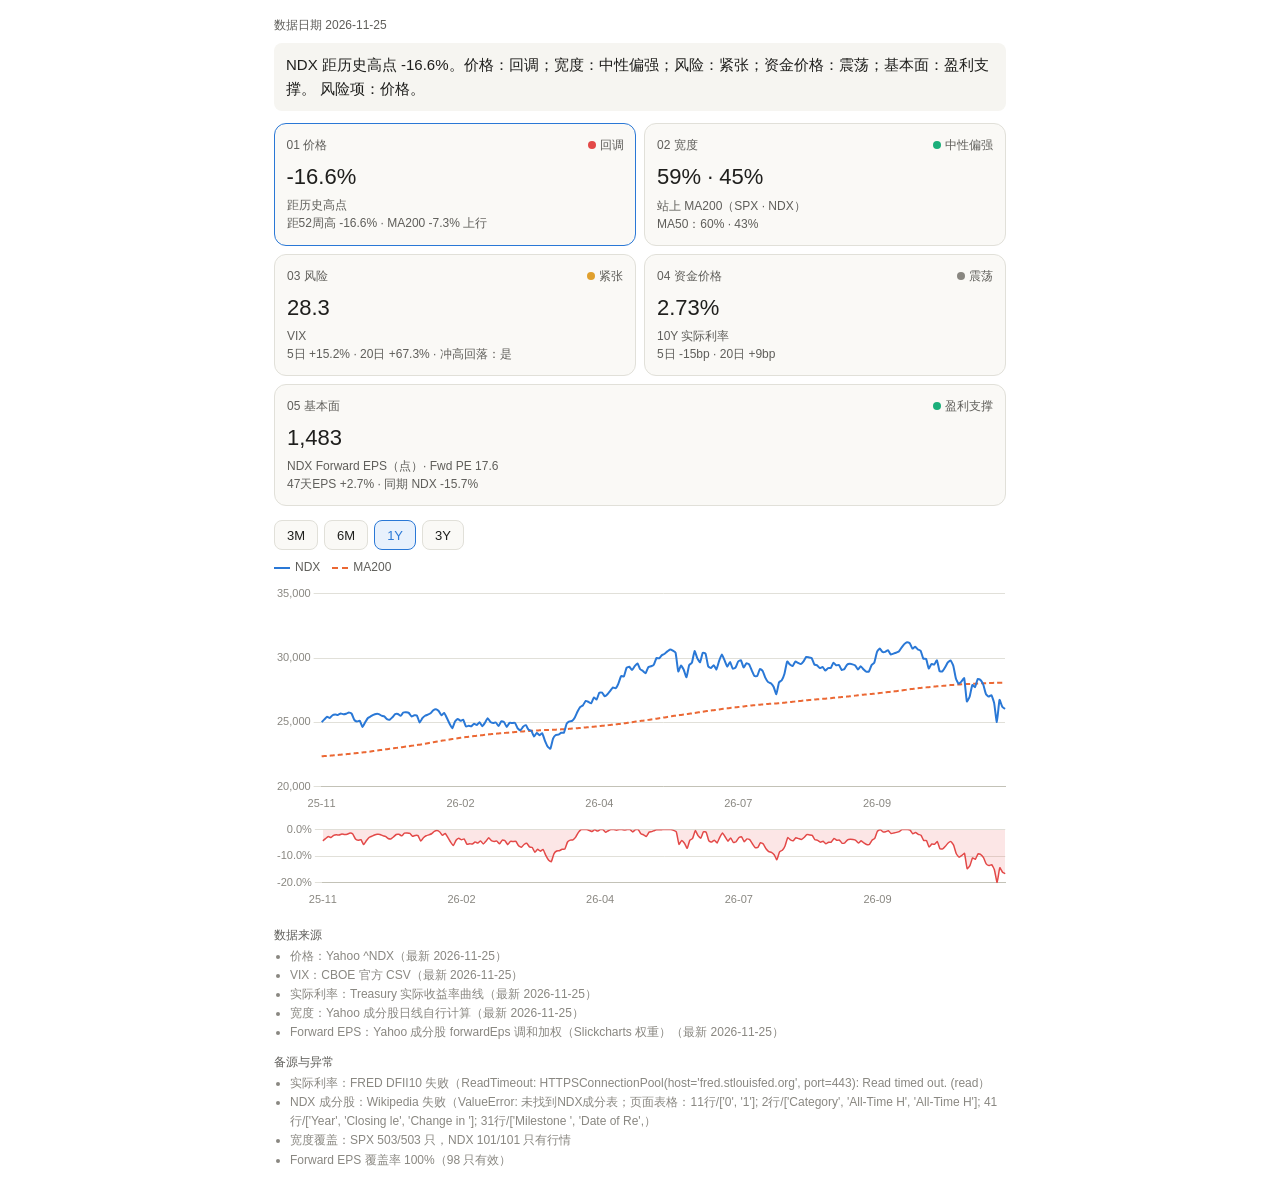
==== commit 419bcf58: "Update NDX5S after market close" ====
--- a/reports/latest.html
+++ b/reports/latest.html
@@ -56,7 +56,7 @@
 //# sourceMappingURL=chart.umd.js.map
 </script>
 <script>
-const D={"ndx": [16027.06, 15933.62, 16001.39, 15982.01, 15961.98, 16010.43, 15987.6, 15947.87, 15997.58, 15839.67, 15877.71, 15788.05, 16022.49, 16084.69, 16221.73, 16354.25, 16562.37, 16537.83, 16623.45, 16729.8, 16811.85, 16554.16, 16757.41, 16777.4, 16878.46, 16906.8, 16898.47, 16825.93, 16543.94, 16368.49, 16282.01, 16305.98, 16649.87, 16678.7, 16793.05, 16820.9, 16832.92, 16830.71, 16736.28, 16982.29, 17314.0, 17330.38, 17404.21, 17499.3, 17516.99, 17421.01, 17596.27, 17476.71, 17137.24, 17344.71, 17642.73, 17613.04, 17572.73, 17755.07, 17783.17, 17962.41, 17882.66, 17600.42, 17807.63, 17845.72, 17685.98, 17546.1, 17478.91, 18004.7, 17937.61, 17933.33, 17971.05, 17874.5, 18043.85, 18302.91, 18226.48, 17897.87, 18017.57, 18297.99, 18018.45, 17951.69, 18219.11, 18068.47, 18014.81, 17808.25, 17985.01, 18032.2, 18240.11, 18320.38, 18339.44, 18277.06, 18210.54, 18280.84, 18254.69, 18293.2, 18121.78, 18160.19, 17878.78, 18108.46, 18100.19, 18169.9, 18011.66, 18307.98, 18003.49, 17706.83, 17713.66, 17493.62, 17394.31, 17037.65, 17210.89, 17471.47, 17526.8, 17430.5, 17718.3, 17782.72, 17440.69, 17318.55, 17541.54, 17890.8, 18093.57, 18091.45, 18085.01, 18113.46, 18161.18, 18198.61, 18322.77, 18596.65, 18557.96, 18546.23, 18674.19, 18713.8, 18705.2, 18623.39, 18808.35, 18869.44, 18736.75, 18538.66, 18536.65, 18600.97, 18654.84, 19035.05, 19021.19, 19000.95, 19074.67, 19210.18, 19465.18, 19576.92, 19659.8, 19902.75, 19908.86, 19752.3, 19700.43, 19474.62, 19701.13, 19751.05, 19789.03, 19682.87, 19812.22, 20011.89, 20186.63, 20391.97, 20439.54, 20453.02, 20675.38, 20211.36, 20331.49, 20386.88, 20398.62, 19799.14, 19705.09, 19522.62, 19822.87, 19754.34, 19032.39, 18830.58, 19023.66, 19059.49, 18796.27, 19362.43, 18890.39, 18440.85, 17895.16, 18077.92, 17867.37, 18413.82, 18513.1, 18542.03, 19006.43, 19022.68, 19490.15, 19508.52, 19766.49, 19719.82, 19824.84, 19491.84, 19720.87, 19516.44, 19581.52, 19350.78, 19325.45, 19574.64, 18958.74, 18921.4, 18930.33, 18421.31, 18660.78, 18829.14, 19237.3, 19423.07, 19514.59, 19423.06, 19432.4, 19344.49, 19839.83, 19791.49, 19852.2, 19944.84, 19972.61, 20115.54, 20008.62, 20060.69, 19773.3, 19802.59, 19793.34, 20035.02, 19800.74, 20107.78, 20268.86, 20241.76, 20271.97, 20439.05, 20159.83, 20174.05, 20190.42, 20324.04, 20361.47, 20390.46, 20066.96, 20232.87, 20352.02, 20351.07, 20550.65, 20387.7, 19890.42, 20033.14, 19963.6, 20227.46, 20781.33, 21101.57, 21117.18, 21106.59, 21070.79, 21036.16, 20896.67, 20394.13, 20539.19, 20684.59, 20667.1, 20740.78, 20776.23, 20804.89, 20922.9, 20744.49, 20930.37, 21164.6, 21229.32, 21492.36, 21425.22, 21622.25, 21440.82, 21368.18, 21763.98, 21615.27, 21780.25, 22096.66, 22001.08, 21209.32, 21110.51, 21289.15, 21503.17, 21797.65, 21768.31, 21473.02, 21197.09, 21012.17, 20975.62, 21326.16, 21559.5, 21173.04, 21180.97, 20847.58, 20784.72, 20757.41, 21237.85, 21091.25, 21441.16, 21566.51, 21853.0, 21900.93, 21774.01, 21127.28, 21463.04, 21411.46, 21508.12, 21478.05, 21297.58, 21566.92, 21658.16, 21774.07, 21491.31, 21756.73, 21693.52, 21719.26, 22030.71, 22114.69, 22164.61, 22175.6, 22068.06, 21614.08, 21352.08, 21087.25, 21132.92, 20550.95, 20884.41, 20425.58, 20352.53, 20628.46, 20052.63, 20201.37, 19430.95, 19376.96, 19596.02, 19225.48, 19704.64, 19812.24, 19483.36, 19736.66, 19677.61, 19753.97, 20180.45, 20287.83, 19916.99, 19798.62, 19281.4, 19278.45, 19436.42, 19581.78, 18521.47, 17397.7, 17430.68, 17090.4, 19145.06, 18343.57, 18690.05, 18796.02, 18830.23, 18257.64, 18258.09, 17808.3, 18276.41, 18693.26, 19214.4, 19432.56, 19427.29, 19544.95, 19571.02, 19786.71, 20102.61, 19967.94, 19791.35, 19867.97, 20063.56, 20061.45, 20868.15, 21197.7, 21319.21, 21335.82, 21427.94, 21447.05, 21367.37, 21080.36, 21112.47, 20915.66, 21414.99, 21318.17, 21363.95, 21340.99, 21491.75, 21662.58, 21721.92, 21547.43, 21761.79, 21797.87, 21941.92, 21860.8, 21913.32, 21631.04, 21937.57, 21719.08, 21719.69, 21626.39, 21856.33, 22190.52, 22237.74, 22447.29, 22534.2, 22679.01, 22478.13, 22641.89, 22866.97, 22685.57, 22702.25, 22864.91, 22829.26, 22780.6, 22855.63, 22884.59, 22907.97, 23081.05, 23065.47, 23180.06, 23063.58, 23162.41, 23219.87, 23272.25, 23356.27, 23308.3, 23345.41, 23218.12, 22763.31, 23188.61, 23018.56, 23315.04, 23389.53, 23611.27, 23526.63, 23839.2, 23849.04, 23832.44, 23712.07, 23713.76, 23384.77, 23249.57, 23142.58, 23498.12, 23425.61, 23525.29, 23565.85, 23703.45, 23415.42, 23231.11, 23414.84, 23633.01, 23652.44, 23762.3, 23839.8, 23849.27, 23992.56, 24092.19, 24293.78, 24274.25, 24223.69, 24454.89, 24626.25, 24761.07, 24580.17, 24503.57, 24397.31, 24503.85, 24611.35, 24679.99, 24800.86, 24892.76, 24785.52, 24978.56, 24840.23, 25136.62, 25098.18, 24221.74, 24750.25, 24579.32, 24745.36, 24657.24, 24817.95, 25141.02, 25127.13, 24879.01, 25097.41, 25358.16, 25821.55, 26012.15, 26119.85, 25734.81, 25858.13, 25972.94, 25435.7, 25620.03, 25130.04, 25059.81, 25611.74, 25533.49, 25517.33, 24993.46, 25008.24, 24799.92, 24503.1, 24640.52, 24054.38, 24239.57, 24873.85, 25018.36, 25236.94, 25434.89, 25342.85, 25555.86, 25606.54, 25581.7, 25692.05, 25627.95, 25668.69, 25776.44, 25686.69, 25196.73, 25067.27, 25132.94, 24647.61, 25019.37, 25346.18, 25461.7, 25587.83, 25656.15, 25644.39, 25525.56, 25462.56, 25249.85, 25206.17, 25401.32, 25639.71, 25653.9, 25507.1, 25766.26, 25787.66, 25741.95, 25465.94, 25547.07, 25529.26, 24987.57, 25326.58, 25518.35, 25605.47, 25713.21, 25939.74, 26022.79, 25884.3, 25552.39, 25738.61, 25338.62, 24891.24, 24548.69, 25075.77, 25268.14, 25127.64, 25201.26, 24687.61, 24732.73, 24701.6, 24898.87, 24797.34, 25012.62, 24708.94, 24977.04, 25329.04, 25034.37, 24960.04, 24992.6, 24720.08, 25093.68, 25020.41, 24643.02, 24967.25, 24956.47, 24965.01, 24533.58, 24380.73, 24655.34, 24780.42, 24425.09, 24355.28, 23898.15, 24188.59, 24002.45, 24162.98, 23586.99, 23132.77, 22953.38, 23740.19, 24019.99, 24045.53, 24192.17, 24202.37, 24903.17, 25082.09, 25116.34, 25383.72, 25842.0, 26204.58, 26333.0, 26672.43, 26590.34, 26479.47, 26937.28, 26782.63, 27303.67, 27305.68, 27029.01, 27186.98, 27452.12, 27710.36, 27651.82, 28015.06, 28599.17, 28563.95, 29234.99, 29320.66, 29064.8, 29366.94, 29580.3, 29125.2, 28994.37, 28818.84, 29297.7, 29357.27, 29481.64, 30001.32, 29973.57, 30223.89, 30333.18, 30513.86, 30660.6, 30571.24, 30407.81, 28957.6, 29414.26, 29084.5, 28508.03, 29446.18, 29635.95, 30543.92, 29968.13, 29670.95, 30406.19, 30347.08, 29347.27, 29220.06, 29440.32, 29118.24, 29774.75, 30276.35, 29809.13, 29329.21, 29697.87, 29173.02, 29252.56, 29727.1, 29825.11, 29264.1, 29586.29, 29502.6, 29025.77, 28592.66, 28604.23, 29155.18, 28998.1, 28454.81, 28128.34, 28039.21, 27763.13, 27192.31, 28106.35, 28274.2, 28776.8, 29733.16, 29487.79, 29373.33, 29722.3, 29621.8, 29525.48, 29742.6, 30084.5, 30046.14, 29995.38, 29490.96, 29426.02, 29213.16, 29308.86, 29023.18, 29209.23, 29224.52, 29641.56, 29433.43, 29456.97, 29077.22, 29143.33, 29482.32, 29544.15, 29507.7, 29421.55, 29103.51, 29368.44, 29127.16, 28937.84, 28945.06, 29446.98, 29644.17, 30482.35, 30732.4, 30470.29, 30478.86, 30608.13, 30276.81, 30339.33, 30408.5, 30501.56, 30807.93, 31076.44, 31224.47, 31160.08, 30725.81, 30883.15, 30664.7, 30569.48, 29950.82, 29935.6, 29187.55, 29529.35, 29490.28, 29822.52, 28958.69, 28957.53, 29273.4, 29651.44, 29813.16, 29402.51, 28384.85, 27989.82, 28180.26, 28437.17, 26629.81, 26989.99, 27907.63, 27740.79, 28374.25, 28289.19, 27943.74, 27197.15, 27001.78, 27116.26, 26517.05, 25028.98, 26746.1, 26214.17], "ma200": [14198.45, 14215.8, 14232.16, 14249.6, 14267.5, 14286.03, 14303.45, 14320.24, 14336.79, 14353.77, 14371.37, 14390.01, 14409.79, 14429.31, 14450.57, 14472.06, 14494.66, 14517.65, 14540.55, 14562.74, 14585.29, 14607.3, 14630.01, 14653.92, 14679.16, 14704.08, 14727.57, 14750.44, 14770.26, 14789.5, 14808.1, 14825.92, 14846.33, 14866.08, 14886.21, 14906.95, 14928.06, 14947.98, 14966.85, 14985.85, 15006.68, 15027.83, 15050.02, 15072.2, 15094.53, 15116.82, 15140.55, 15162.39, 15182.68, 15203.96, 15226.72, 15249.34, 15272.28, 15296.05, 15320.11, 15346.3, 15371.68, 15393.88, 15416.69, 15439.76, 15462.62, 15485.2, 15507.69, 15531.41, 15554.64, 15578.3, 15601.42, 15623.84, 15647.36, 15671.81, 15695.81, 15717.35, 15738.27, 15760.74, 15781.59, 15802.98, 15826.05, 15846.7, 15865.29, 15882.55, 15901.21, 15919.16, 15937.63, 15956.45, 15975.35, 15995.22, 16013.85, 16032.62, 16049.97, 16066.93, 16082.51, 16097.38, 16111.36, 16126.55, 16142.71, 16158.35, 16173.95, 16192.05, 16207.33, 16221.05, 16234.91, 16246.49, 16257.41, 16266.58, 16277.19, 16289.36, 16301.77, 16313.33, 16325.38, 16336.44, 16345.81, 16353.84, 16362.34, 16372.66, 16385.8, 16399.13, 16412.31, 16425.07, 16438.38, 16452.05, 16464.91, 16479.11, 16493.31, 16509.18, 16525.79, 16542.98, 16559.47, 16576.22, 16594.75, 16613.46, 16632.0, 16648.67, 16666.16, 16684.78, 16704.48, 16726.18, 16746.6, 16767.06, 16786.7, 16808.66, 16831.28, 16853.9, 16875.32, 16897.52, 16919.56, 16940.87, 16961.83, 16982.34, 17004.56, 17026.91, 17048.55, 17070.51, 17092.83, 17115.52, 17140.44, 17166.27, 17192.52, 17219.93, 17249.84, 17277.39, 17305.2, 17334.41, 17363.5, 17388.98, 17413.93, 17437.36, 17463.64, 17488.53, 17510.08, 17529.37, 17549.25, 17568.89, 17586.66, 17607.55, 17627.03, 17643.37, 17657.24, 17673.08, 17688.5, 17707.77, 17727.31, 17746.29, 17769.41, 17793.98, 17820.53, 17846.39, 17873.18, 17898.45, 17922.98, 17944.94, 17967.77, 17988.87, 18010.21, 18031.03, 18050.01, 18070.47, 18086.2, 18101.72, 18117.21, 18130.12, 18143.29, 18157.77, 18173.95, 18191.15, 18208.92, 18225.98, 18243.2, 18260.19, 18279.4, 18299.16, 18319.03, 18339.81, 18359.56, 18379.72, 18398.65, 18417.18, 18433.24, 18449.56, 18465.41, 18481.94, 18496.88, 18514.65, 18532.21, 18549.53, 18566.5, 18584.16, 18600.47, 18617.21, 18635.44, 18655.22, 18675.61, 18696.04, 18713.12, 18730.89, 18748.69, 18766.34, 18784.93, 18802.71, 18818.48, 18833.74, 18846.98, 18861.47, 18878.36, 18896.37, 18914.37, 18932.8, 18950.17, 18967.97, 18986.76, 19002.01, 19016.49, 19031.85, 19047.32, 19062.25, 19077.22, 19091.43, 19106.63, 19122.35, 19137.96, 19154.56, 19172.27, 19192.01, 19211.74, 19229.82, 19247.34, 19264.52, 19283.48, 19302.18, 19320.87, 19339.83, 19358.71, 19375.26, 19390.73, 19405.69, 19423.11, 19442.34, 19460.08, 19477.11, 19493.02, 19509.04, 19523.99, 19540.46, 19557.06, 19571.32, 19585.53, 19598.38, 19611.25, 19623.64, 19638.55, 19652.54, 19669.14, 19686.17, 19706.04, 19725.0, 19743.37, 19758.16, 19775.42, 19790.93, 19808.46, 19827.31, 19845.23, 19865.6, 19886.92, 19910.6, 19932.0, 19953.43, 19974.26, 19995.71, 20017.27, 20038.93, 20062.55, 20086.83, 20109.47, 20128.08, 20144.37, 20159.35, 20174.59, 20186.78, 20200.4, 20211.53, 20221.68, 20231.84, 20239.31, 20247.59, 20251.37, 20254.69, 20259.14, 20262.15, 20266.63, 20271.35, 20275.08, 20281.07, 20286.78, 20292.54, 20300.17, 20306.43, 20310.91, 20314.9, 20315.93, 20316.28, 20316.13, 20316.16, 20310.46, 20297.94, 20285.55, 20272.24, 20269.46, 20263.81, 20258.75, 20253.98, 20249.18, 20242.06, 20234.28, 20223.27, 20213.72, 20205.22, 20199.1, 20193.99, 20187.75, 20184.42, 20180.62, 20177.62, 20176.14, 20176.98, 20177.41, 20179.14, 20180.34, 20181.88, 20191.06, 20202.89, 20214.37, 20225.75, 20238.91, 20249.33, 20261.72, 20274.92, 20291.0, 20305.19, 20322.93, 20337.45, 20351.71, 20365.7, 20378.13, 20391.33, 20402.49, 20412.68, 20422.66, 20433.05, 20443.63, 20455.48, 20466.44, 20477.01, 20488.79, 20500.63, 20512.61, 20522.86, 20537.35, 20553.7, 20570.24, 20590.37, 20609.73, 20628.98, 20645.19, 20661.28, 20678.04, 20694.35, 20710.7, 20728.31, 20743.25, 20758.2, 20773.22, 20787.91, 20802.59, 20817.42, 20832.7, 20848.3, 20864.75, 20881.55, 20898.68, 20914.87, 20932.65, 20948.65, 20964.03, 20978.91, 20991.37, 21005.12, 21019.41, 21035.12, 21051.11, 21067.55, 21083.37, 21100.62, 21119.53, 21137.53, 21154.33, 21171.14, 21185.31, 21199.62, 21215.88, 21233.21, 21250.52, 21267.01, 21280.93, 21293.94, 21305.43, 21316.05, 21327.77, 21340.76, 21354.53, 21371.38, 21387.88, 21403.7, 21420.33, 21437.09, 21454.67, 21472.02, 21488.52, 21507.08, 21525.56, 21543.54, 21560.29, 21575.35, 21590.21, 21604.62, 21620.47, 21637.03, 21652.21, 21668.6, 21683.63, 21698.04, 21712.23, 21731.87, 21751.81, 21766.47, 21782.71, 21796.61, 21811.5, 21827.42, 21845.52, 21866.17, 21886.93, 21904.69, 21922.38, 21943.31, 21966.51, 21992.33, 22019.01, 22043.89, 22067.0, 22091.4, 22111.38, 22131.64, 22148.03, 22163.82, 22183.01, 22205.04, 22225.31, 22243.22, 22260.73, 22277.33, 22293.36, 22308.73, 22320.71, 22333.04, 22349.95, 22366.26, 22383.98, 22402.56, 22419.12, 22436.32, 22453.53, 22470.56, 22488.68, 22508.75, 22530.33, 22553.78, 22576.55, 22599.78, 22620.69, 22644.23, 22665.7, 22687.66, 22714.13, 22740.43, 22771.21, 22802.61, 22832.85, 22864.35, 22893.14, 22920.33, 22948.94, 22977.27, 23007.08, 23036.58, 23063.21, 23090.6, 23119.95, 23149.67, 23180.59, 23211.94, 23242.4, 23269.43, 23303.46, 23344.06, 23384.93, 23428.05, 23462.02, 23500.42, 23536.39, 23570.17, 23604.71, 23640.12, 23673.28, 23706.98, 23740.98, 23773.86, 23803.42, 23832.27, 23858.57, 23884.51, 23910.16, 23935.72, 23959.19, 23984.42, 24009.0, 24034.55, 24060.88, 24085.74, 24106.2, 24125.18, 24142.18, 24160.97, 24178.93, 24194.91, 24212.91, 24232.29, 24251.55, 24269.64, 24284.47, 24301.16, 24318.24, 24333.66, 24347.98, 24359.16, 24371.49, 24383.76, 24395.77, 24404.72, 24410.67, 24416.13, 24425.27, 24437.21, 24447.75, 24460.12, 24472.53, 24488.92, 24505.04, 24519.67, 24535.4, 24552.38, 24570.73, 24589.0, 24609.97, 24629.71, 24647.77, 24669.03, 24689.44, 24711.63, 24734.01, 24755.25, 24776.91, 24799.75, 24823.76, 24846.61, 24871.36, 24898.46, 24925.96, 24956.32, 24986.83, 25015.79, 25045.84, 25077.2, 25106.1, 25134.98, 25165.26, 25195.8, 25227.5, 25258.33, 25291.39, 25323.2, 25356.69, 25389.16, 25422.48, 25456.62, 25490.92, 25524.39, 25552.25, 25583.08, 25612.79, 25637.84, 25667.94, 25698.49, 25733.38, 25764.71, 25795.98, 25831.86, 25866.52, 25895.09, 25922.93, 25951.32, 25977.71, 26007.34, 26038.76, 26067.34, 26092.52, 26119.64, 26144.38, 26168.37, 26193.88, 26219.2, 26242.62, 26268.03, 26293.56, 26316.17, 26336.07, 26355.69, 26377.47, 26397.99, 26416.34, 26432.09, 26448.08, 26461.22, 26471.69, 26491.11, 26508.73, 26529.72, 26554.66, 26578.81, 26601.59, 26624.49, 26646.96, 26670.2, 26693.42, 26717.05, 26738.18, 26758.09, 26774.95, 26793.41, 26810.18, 26826.86, 26844.8, 26862.74, 26883.22, 26906.12, 26925.23, 26944.85, 26962.65, 26983.4, 27005.77, 27029.49, 27054.51, 27078.42, 27103.66, 27129.31, 27150.58, 27170.17, 27188.71, 27208.77, 27230.28, 27254.91, 27280.54, 27304.99, 27328.92, 27353.82, 27376.86, 27399.68, 27423.28, 27449.81, 27478.51, 27508.23, 27541.11, 27571.82, 27598.72, 27625.82, 27651.21, 27675.77, 27697.31, 27719.36, 27737.98, 27759.38, 27780.8, 27802.91, 27819.5, 27836.02, 27854.85, 27874.28, 27894.4, 27912.71, 27927.3, 27939.51, 27952.77, 27970.02, 27976.53, 27983.89, 27995.4, 28005.54, 28017.71, 28029.04, 28039.34, 28047.57, 28053.88, 28062.77, 28070.9, 28073.3, 28081.65, 28086.38], "dd": [-3.3, -3.86, -3.45, -3.57, -3.69, -3.4, -3.53, -3.77, -3.47, -4.43, -4.2, -4.74, -3.32, -2.95, -2.12, -1.32, -0.07, -0.21, 0.0, 0.0, 0.0, -1.53, -0.32, -0.2, 0.0, 0.0, -0.05, -0.48, -2.15, -3.18, -3.7, -3.55, -1.52, -1.35, -0.67, -0.51, -0.44, -0.45, -1.01, 0.0, 0.0, 0.0, 0.0, 0.0, 0.0, -0.55, 0.0, -0.68, -2.61, -1.43, 0.0, -0.17, -0.4, 0.0, 0.0, 0.0, -0.44, -2.02, -0.86, -0.65, -1.54, -2.32, -2.69, 0.0, -0.37, -0.4, -0.19, -0.72, 0.0, 0.0, -0.42, -2.21, -1.56, -0.03, -1.55, -1.92, -0.46, -1.28, -1.57, -2.7, -1.74, -1.48, -0.34, 0.0, 0.0, -0.34, -0.7, -0.32, -0.46, -0.25, -1.19, -0.98, -2.51, -1.26, -1.3, -0.92, -1.79, -0.17, -1.83, -3.45, -3.41, -4.61, -5.15, -7.1, -6.15, -4.73, -4.43, -4.96, -3.39, -3.04, -4.9, -5.57, -4.35, -2.45, -1.34, -1.35, -1.39, -1.23, -0.97, -0.77, -0.09, 0.0, -0.21, -0.27, 0.0, 0.0, -0.05, -0.48, 0.0, 0.0, -0.7, -1.75, -1.76, -1.42, -1.14, 0.0, -0.07, -0.18, 0.0, 0.0, 0.0, 0.0, 0.0, 0.0, 0.0, -0.79, -1.05, -2.18, -1.04, -0.79, -0.6, -1.14, -0.49, 0.0, 0.0, 0.0, 0.0, 0.0, 0.0, -2.24, -1.66, -1.4, -1.34, -4.24, -4.69, -5.58, -4.12, -4.45, -7.95, -8.92, -7.99, -7.82, -9.09, -6.35, -8.63, -10.81, -13.45, -12.56, -13.58, -10.94, -10.46, -10.32, -8.07, -7.99, -5.73, -5.64, -4.4, -4.62, -4.11, -5.72, -4.62, -5.61, -5.29, -6.41, -6.53, -5.32, -8.3, -8.48, -8.44, -10.9, -9.74, -8.93, -6.96, -6.06, -5.61, -6.06, -6.01, -6.44, -4.04, -4.28, -3.98, -3.53, -3.4, -2.71, -3.22, -2.97, -4.36, -4.22, -4.27, -3.1, -4.23, -2.75, -1.97, -2.1, -1.95, -1.14, -2.49, -2.42, -2.35, -1.7, -1.52, -1.38, -2.94, -2.14, -1.56, -1.57, -0.6, -1.39, -3.8, -3.11, -3.44, -2.17, 0.0, 0.0, 0.0, -0.05, -0.22, -0.38, -1.04, -3.42, -2.74, -2.05, -2.13, -1.78, -1.61, -1.48, -0.92, -1.76, -0.88, 0.0, 0.0, 0.0, -0.31, 0.0, -0.84, -1.18, 0.0, -0.68, 0.0, 0.0, -0.43, -4.02, -4.46, -3.65, -2.69, -1.35, -1.49, -2.82, -4.07, -4.91, -5.07, -3.49, -2.43, -4.18, -4.14, -5.65, -5.94, -6.06, -3.89, -4.55, -2.97, -2.4, -1.1, -0.89, -1.46, -4.39, -2.87, -3.1, -2.66, -2.8, -3.62, -2.4, -1.98, -1.46, -2.74, -1.54, -1.82, -1.71, -0.3, 0.0, 0.0, 0.0, -0.48, -2.53, -3.71, -4.91, -4.7, -7.33, -5.82, -7.89, -8.22, -6.98, -9.57, -8.9, -12.38, -12.62, -11.63, -13.3, -11.14, -10.66, -12.14, -11.0, -11.26, -10.92, -9.0, -8.51, -10.19, -10.72, -13.05, -13.06, -12.35, -11.7, -16.48, -21.55, -21.4, -22.93, -13.67, -17.28, -15.72, -15.24, -15.09, -17.67, -17.67, -19.69, -17.58, -15.7, -13.35, -12.37, -12.39, -11.86, -11.75, -10.77, -9.35, -9.96, -10.75, -10.41, -9.52, -9.53, -5.9, -4.41, -3.86, -3.79, -3.37, -3.29, -3.64, -4.94, -4.79, -5.68, -3.43, -3.87, -3.66, -3.76, -3.08, -2.31, -2.05, -2.83, -1.87, -1.7, -1.05, -1.42, -1.18, -2.46, -1.07, -2.06, -2.06, -2.48, -1.44, 0.0, 0.0, 0.0, 0.0, 0.0, -0.89, -0.16, 0.0, -0.79, -0.72, -0.01, -0.16, -0.38, -0.05, 0.0, 0.0, 0.0, -0.07, 0.0, -0.5, -0.08, 0.0, 0.0, 0.0, -0.21, -0.05, -0.59, -2.54, -0.72, -1.45, -0.18, 0.0, 0.0, -0.36, 0.0, 0.0, -0.07, -0.57, -0.57, -1.95, -2.51, -2.96, -1.47, -1.78, -1.36, -1.19, -0.61, -1.82, -2.59, -1.82, -0.91, -0.82, -0.36, -0.04, 0.0, 0.0, 0.0, 0.0, -0.08, -0.29, 0.0, 0.0, 0.0, -0.73, -1.04, -1.47, -1.04, -0.6, -0.33, 0.0, 0.0, -0.43, 0.0, -0.55, 0.0, -0.15, -3.64, -1.54, -2.22, -1.56, -1.91, -1.27, 0.0, -0.06, -1.04, -0.17, 0.0, 0.0, 0.0, 0.0, -1.47, -1.0, -0.56, -2.62, -1.91, -3.79, -4.06, -1.95, -2.24, -2.31, -4.31, -4.26, -5.05, -6.19, -5.66, -7.91, -7.2, -4.77, -4.22, -3.38, -2.62, -2.97, -2.16, -1.97, -2.06, -1.64, -1.88, -1.73, -1.31, -1.66, -3.53, -4.03, -3.78, -5.64, -4.21, -2.96, -2.52, -2.04, -1.78, -1.82, -2.28, -2.52, -3.33, -3.5, -2.75, -1.84, -1.78, -2.35, -1.35, -1.27, -1.45, -2.5, -2.19, -2.26, -4.33, -3.04, -2.3, -1.97, -1.56, -0.69, -0.37, -0.9, -2.17, -1.46, -2.99, -4.7, -6.02, -4.0, -3.26, -3.8, -3.52, -5.48, -5.31, -5.43, -4.67, -5.06, -4.24, -5.4, -4.38, -3.03, -4.16, -4.44, -4.32, -5.36, -3.93, -4.21, -5.65, -4.41, -4.45, -4.42, -6.07, -6.66, -5.61, -5.13, -6.49, -6.76, -8.51, -7.39, -8.11, -7.49, -9.7, -11.44, -12.12, -9.11, -8.04, -7.94, -7.38, -7.34, -4.66, -3.97, -3.84, -2.82, -1.06, 0.0, 0.0, 0.0, -0.31, -0.72, 0.0, -0.57, 0.0, 0.0, -1.01, -0.43, 0.0, 0.0, -0.21, 0.0, 0.0, -0.12, 0.0, 0.0, -0.87, 0.0, 0.0, -1.54, -1.98, -2.57, -0.96, -0.75, -0.33, 0.0, -0.09, 0.0, 0.0, 0.0, 0.0, -0.29, -0.82, -5.55, -4.06, -5.14, -7.02, -3.96, -3.34, -0.38, -2.26, -3.23, -0.83, -1.02, -4.28, -4.7, -3.98, -5.03, -2.89, -1.25, -2.78, -4.34, -3.14, -4.85, -4.59, -3.04, -2.72, -4.55, -3.5, -3.78, -5.33, -6.74, -6.71, -4.91, -5.42, -7.19, -8.26, -8.55, -9.45, -11.31, -8.33, -7.78, -6.14, -3.02, -3.83, -4.2, -3.06, -3.39, -3.7, -2.99, -1.88, -2.0, -2.17, -3.81, -4.03, -4.72, -4.41, -5.34, -4.73, -4.68, -3.32, -4.0, -3.93, -5.16, -4.95, -3.84, -3.64, -3.76, -4.04, -5.08, -4.21, -5.0, -5.62, -5.6, -3.96, -3.32, -0.58, 0.0, -0.85, -0.82, -0.4, -1.48, -1.28, -1.05, -0.75, 0.0, 0.0, 0.0, -0.21, -1.6, -1.09, -1.79, -2.1, -4.08, -4.13, -6.52, -5.43, -5.55, -4.49, -7.26, -7.26, -6.25, -5.04, -4.52, -5.84, -9.09, -10.36, -9.75, -8.93, -14.71, -13.56, -10.62, -11.16, -9.13, -9.4, -10.51, -12.9, -13.52, -13.16, -15.08, -19.84, -14.34, -16.05], "br": {"s50": [75.5, 74.3, 76.5, 78.7, 77.7, 78.3, 78.1, 81.0, 86.2, 85.2, 83.4, 81.2, 82.0, 83.4, 86.4, 85.6, 89.7, 89.1, 87.5, 89.1, 90.5, 85.5, 88.9, 89.9, 90.3, 89.7, 89.7, 90.1, 91.7, 91.3, 88.7, 87.7, 91.1, 87.1, 86.5, 85.5, 84.4, 81.2, 73.7, 75.2, 77.4, 77.6, 78.4, 74.1, 78.2, 77.4, 78.8, 78.0, 66.9, 72.9, 67.3, 61.6, 66.1, 66.3, 66.1, 65.7, 68.5, 56.6, 59.2, 66.9, 63.6, 63.2, 66.5, 68.5, 70.7, 65.1, 67.5, 68.7, 70.9, 72.1, 74.3, 71.7, 76.2, 78.2, 79.8, 83.0, 80.6, 82.0, 76.0, 73.3, 73.9, 75.8, 79.6, 82.0, 78.0, 77.0, 75.2, 84.0, 85.7, 81.4, 76.6, 76.4, 68.9, 74.1, 74.9, 76.0, 61.6, 60.0, 47.7, 38.4, 33.5, 31.7, 32.3, 37.2, 41.8, 47.1, 47.7, 44.8, 48.5, 52.3, 41.4, 40.8, 43.6, 44.8, 53.3, 55.2, 53.5, 59.8, 60.6, 60.8, 64.4, 67.3, 66.1, 67.3, 65.5, 64.6, 60.8, 50.7, 53.9, 47.9, 42.0, 46.5, 54.4, 52.6, 51.0, 53.9, 53.2, 51.4, 53.8, 49.6, 52.8, 51.8, 47.6, 50.4, 53.4, 56.2, 57.0, 62.2, 53.8, 49.8, 52.8, 50.8, 44.6, 49.4, 49.2, 47.8, 48.4, 47.0, 54.0, 65.7, 72.3, 70.7, 78.3, 76.7, 70.5, 65.1, 71.1, 69.3, 59.4, 61.6, 69.7, 69.9, 68.5, 72.9, 62.0, 53.8, 42.0, 47.8, 45.0, 53.2, 57.2, 53.6, 58.4, 59.2, 66.7, 69.1, 73.5, 70.3, 74.7, 72.1, 79.1, 77.1, 76.3, 75.7, 77.3, 80.9, 70.1, 68.5, 65.7, 57.0, 63.1, 62.7, 65.7, 69.7, 72.7, 75.1, 77.3, 75.1, 84.5, 79.1, 81.9, 81.5, 77.5, 82.7, 84.3, 85.7, 80.5, 78.5, 74.5, 77.1, 69.9, 71.7, 76.3, 73.3, 78.9, 82.3, 79.1, 79.9, 77.7, 79.1, 72.3, 67.9, 66.9, 64.5, 59.0, 61.6, 56.8, 57.4, 50.0, 52.0, 51.6, 57.6, 65.3, 67.5, 68.5, 67.5, 65.1, 65.9, 62.0, 58.0, 60.4, 56.8, 59.2, 64.7, 66.5, 71.5, 72.7, 73.5, 73.9, 71.7, 67.3, 66.5, 62.9, 62.0, 61.6, 57.2, 54.8, 54.0, 51.4, 48.6, 42.2, 22.5, 23.9, 29.1, 29.3, 35.1, 34.9, 29.9, 22.3, 22.5, 21.3, 27.7, 27.1, 27.3, 28.1, 19.7, 21.9, 27.5, 35.1, 40.6, 44.6, 55.8, 52.2, 55.4, 55.4, 62.7, 56.4, 53.0, 58.8, 53.2, 50.0, 50.4, 55.4, 55.8, 53.6, 54.4, 55.8, 51.0, 57.4, 57.6, 60.6, 61.2, 59.2, 53.2, 53.8, 52.8, 53.0, 48.6, 54.0, 46.4, 40.4, 44.8, 41.0, 45.4, 40.0, 32.1, 29.7, 26.5, 32.5, 38.0, 36.1, 39.6, 37.6, 33.1, 39.2, 39.8, 41.4, 38.8, 33.7, 38.0, 39.6, 40.8, 30.3, 11.0, 6.4, 5.8, 15.3, 14.1, 18.5, 24.1, 24.3, 20.5, 23.7, 15.3, 23.5, 27.1, 34.1, 34.3, 36.5, 41.9, 43.9, 43.5, 59.1, 57.3, 54.3, 58.1, 63.1, 64.7, 74.3, 72.3, 67.9, 76.8, 82.2, 81.8, 81.8, 69.5, 65.9, 65.3, 76.2, 68.7, 70.7, 73.5, 72.1, 74.9, 74.3, 71.5, 76.4, 77.0, 80.2, 79.2, 81.6, 75.4, 77.4, 70.9, 68.1, 68.7, 74.7, 78.0, 70.3, 73.1, 74.5, 76.8, 83.4, 79.0, 81.4, 76.6, 75.8, 75.8, 76.8, 71.3, 74.1, 63.9, 66.7, 69.9, 70.7, 66.5, 75.6, 78.0, 74.3, 76.2, 70.5, 69.5, 64.3, 60.1, 52.3, 57.1, 57.1, 54.1, 56.5, 59.1, 56.7, 62.7, 67.5, 64.1, 61.1, 61.1, 65.7, 65.3, 62.7, 72.7, 66.5, 66.3, 67.7, 66.5, 65.7, 59.7, 58.9, 61.1, 60.5, 61.1, 59.7, 57.7, 65.9, 62.1, 58.3, 54.5, 57.1, 59.9, 60.3, 57.9, 60.5, 56.7, 52.5, 58.3, 58.5, 60.7, 59.3, 59.3, 62.9, 61.1, 58.1, 58.3, 53.1, 39.7, 45.1, 51.5, 51.5, 42.5, 46.9, 54.5, 56.1, 52.3, 54.3, 54.7, 58.7, 49.7, 43.9, 43.5, 43.3, 41.3, 41.1, 42.3, 40.5, 45.7, 47.9, 51.3, 53.5, 45.7, 44.3, 38.1, 38.7, 37.1, 32.3, 41.1, 42.9, 53.1, 57.5, 61.3, 53.9, 52.9, 55.3, 57.5, 56.7, 51.3, 49.3, 55.9, 61.3, 59.7, 61.7, 57.7, 59.7, 58.1, 58.1, 62.3, 62.7, 63.1, 63.5, 65.3, 62.7, 57.1, 60.3, 63.1, 67.9, 63.4, 71.0, 72.0, 71.4, 68.4, 72.6, 73.4, 72.6, 64.2, 69.8, 69.4, 67.2, 70.2, 67.2, 62.6, 64.0, 66.6, 66.8, 63.0, 67.6, 64.8, 68.6, 68.0, 68.6, 66.6, 61.4, 63.2, 64.6, 66.6, 64.4, 66.0, 61.4, 62.2, 63.0, 65.8, 63.2, 61.8, 57.0, 58.6, 52.0, 45.0, 44.8, 41.8, 39.8, 32.8, 33.0, 34.8, 36.0, 30.2, 29.0, 20.8, 25.0, 25.6, 28.0, 23.0, 20.0, 20.2, 24.8, 27.8, 30.8, 34.4, 30.8, 50.0, 51.0, 45.2, 51.6, 55.0, 53.2, 54.4, 62.2, 63.4, 59.2, 56.6, 56.8, 54.2, 53.0, 54.0, 51.0, 57.2, 56.2, 53.2, 54.8, 57.2, 55.2, 53.4, 51.8, 52.8, 47.6, 48.6, 46.4, 53.2, 49.2, 54.6, 56.6, 59.4, 57.8, 57.6, 58.2, 56.0, 53.6, 53.8, 51.8, 57.4, 55.8, 54.0, 59.4, 52.2, 57.6, 62.0, 65.0, 66.6, 55.8, 57.0, 56.6, 60.6, 63.8, 63.8, 64.0, 64.8, 62.8, 64.2, 67.4, 69.2, 68.0, 64.6, 65.4, 68.8, 66.0, 64.0, 62.2, 67.4, 64.6, 62.2, 59.8, 62.8, 59.4, 65.4, 69.4, 72.2, 66.2, 64.4, 63.0, 65.6, 68.8, 68.0, 65.1, 66.7, 66.3, 64.5, 65.9, 69.1, 70.9, 62.5, 61.1, 61.9, 54.9, 58.3, 60.7, 59.0, 59.2, 54.2, 53.6, 50.8, 46.8, 48.4, 51.6, 48.4, 43.6, 38.4, 34.3, 39.8, 39.4, 36.1, 33.1, 32.3, 29.5, 31.5, 31.7, 29.5, 26.5, 27.7, 25.3, 25.7, 21.5, 23.3, 24.9, 28.5, 30.3, 29.5, 33.5, 36.5, 37.5, 39.6, 35.9, 44.8, 45.6, 44.2, 53.2, 55.6, 61.4, 59.0, 60.6, 62.0, 58.8, 65.7, 61.4, 66.9, 66.3, 71.9, 62.7, 62.9, 69.7, 69.7, 72.5, 70.7, 71.9, 65.3, 58.2, 56.8, 50.0, 42.9, 52.7, 55.7], "s200": [59.5, 59.7, 61.7, 63.8, 62.1, 62.8, 65.0, 66.0, 72.1, 71.9, 67.6, 68.0, 69.2, 71.5, 73.3, 72.7, 78.9, 81.2, 77.7, 78.5, 82.0, 76.1, 78.7, 79.4, 81.2, 81.4, 82.4, 82.4, 83.4, 81.4, 80.4, 81.2, 81.6, 80.8, 81.0, 79.6, 79.8, 77.7, 74.3, 75.3, 75.3, 75.5, 75.3, 74.3, 76.3, 77.1, 78.9, 78.1, 75.5, 80.0, 75.5, 72.7, 75.3, 75.7, 74.7, 74.9, 76.5, 71.9, 74.3, 76.1, 74.5, 74.3, 77.5, 78.7, 79.6, 76.7, 77.7, 77.1, 80.0, 79.1, 79.6, 78.1, 80.0, 81.8, 82.4, 84.4, 83.4, 83.4, 81.6, 80.8, 81.6, 83.2, 83.6, 84.0, 82.8, 82.4, 81.2, 86.4, 87.7, 86.0, 85.0, 83.0, 81.8, 82.0, 83.0, 85.8, 79.8, 79.1, 75.1, 73.3, 71.9, 72.5, 72.3, 74.1, 77.9, 79.6, 79.6, 78.9, 77.9, 80.0, 76.1, 74.3, 76.1, 77.3, 78.9, 80.2, 78.9, 81.2, 82.2, 81.8, 82.6, 83.0, 83.4, 84.2, 84.2, 83.0, 82.0, 77.1, 77.5, 74.7, 71.3, 71.9, 75.7, 75.9, 75.1, 75.1, 74.3, 72.9, 73.5, 72.5, 73.5, 73.3, 71.9, 73.1, 73.5, 74.1, 75.5, 76.1, 74.5, 72.5, 72.9, 73.9, 71.1, 70.6, 70.4, 70.0, 69.8, 68.8, 72.1, 74.9, 78.5, 78.5, 82.4, 83.2, 80.6, 78.3, 79.4, 76.6, 76.0, 76.4, 80.6, 79.6, 80.6, 82.4, 77.8, 71.5, 64.8, 67.1, 64.2, 70.9, 70.9, 68.5, 71.9, 71.1, 75.8, 76.4, 78.2, 77.0, 79.6, 77.8, 80.2, 80.6, 80.0, 78.8, 79.2, 81.6, 77.6, 76.2, 73.5, 70.3, 73.7, 72.7, 73.1, 74.5, 76.6, 76.8, 78.4, 78.0, 81.8, 78.6, 79.4, 80.2, 77.4, 81.0, 83.4, 82.6, 79.6, 79.4, 77.6, 79.6, 76.6, 76.2, 78.6, 77.8, 80.2, 82.6, 81.2, 82.6, 81.6, 82.4, 80.4, 78.6, 77.0, 75.8, 74.9, 76.6, 75.8, 74.5, 71.9, 72.5, 73.7, 74.7, 77.2, 77.0, 77.0, 76.4, 74.7, 74.7, 74.5, 71.3, 72.7, 71.9, 72.5, 74.3, 75.4, 79.0, 78.0, 78.6, 78.6, 79.0, 77.4, 77.2, 75.8, 75.4, 75.6, 72.7, 71.3, 70.9, 70.3, 67.5, 66.9, 59.0, 58.6, 60.8, 61.0, 62.4, 62.4, 61.8, 59.8, 60.0, 58.8, 60.0, 58.9, 57.9, 59.3, 54.9, 57.4, 61.0, 61.4, 64.1, 64.3, 66.5, 65.5, 65.5, 65.5, 69.1, 67.5, 65.3, 67.5, 66.1, 64.7, 64.3, 65.5, 63.9, 63.3, 63.7, 64.1, 61.8, 63.9, 63.3, 64.7, 65.9, 65.1, 62.0, 62.4, 63.1, 61.8, 59.8, 61.8, 59.2, 52.4, 55.4, 51.0, 54.2, 47.2, 42.8, 41.0, 36.7, 42.0, 47.4, 45.0, 47.6, 46.4, 44.0, 50.8, 50.4, 49.8, 47.4, 42.6, 44.8, 45.2, 49.2, 36.7, 22.9, 19.7, 18.5, 31.5, 26.5, 29.1, 31.9, 31.5, 29.3, 31.3, 25.9, 30.3, 30.9, 34.7, 35.9, 36.1, 37.8, 37.8, 39.2, 44.8, 44.2, 41.4, 44.8, 45.8, 45.4, 54.6, 55.0, 54.0, 58.0, 60.8, 59.6, 58.0, 52.0, 51.8, 48.8, 54.8, 51.8, 52.4, 53.4, 52.6, 53.8, 53.4, 51.4, 54.8, 54.8, 57.0, 55.6, 56.2, 52.4, 56.0, 52.2, 51.4, 52.2, 55.4, 57.6, 53.8, 58.0, 59.0, 60.4, 64.9, 66.3, 67.7, 64.3, 65.5, 66.5, 67.9, 66.3, 64.9, 60.4, 62.7, 64.1, 64.5, 63.9, 69.9, 71.1, 69.7, 70.7, 67.9, 68.1, 64.9, 61.8, 58.8, 62.7, 60.8, 60.2, 60.2, 61.6, 60.8, 63.7, 68.7, 65.9, 65.1, 64.3, 67.7, 67.5, 66.9, 73.1, 69.5, 69.9, 70.5, 69.7, 69.9, 68.5, 68.1, 69.5, 69.3, 67.7, 66.5, 65.9, 70.5, 68.5, 66.1, 65.7, 65.5, 65.9, 66.1, 66.5, 66.3, 66.1, 64.3, 66.5, 67.5, 68.5, 69.5, 68.9, 69.7, 68.5, 68.3, 68.1, 66.5, 59.0, 63.1, 66.5, 64.9, 61.2, 63.5, 66.5, 68.1, 68.1, 68.9, 67.3, 67.3, 64.5, 58.2, 58.4, 58.6, 57.8, 58.4, 57.6, 55.4, 58.6, 59.0, 61.8, 61.6, 60.6, 60.6, 56.4, 57.2, 56.0, 53.0, 58.0, 58.0, 62.2, 62.7, 63.5, 62.3, 60.7, 63.5, 62.9, 64.7, 61.9, 60.5, 62.1, 65.5, 65.5, 65.5, 63.9, 63.9, 64.5, 62.9, 64.7, 63.5, 64.7, 64.7, 65.3, 65.3, 62.1, 62.5, 64.1, 66.5, 63.7, 67.1, 69.3, 68.7, 68.1, 70.3, 71.9, 70.7, 66.7, 70.5, 70.3, 70.1, 70.7, 69.3, 68.7, 68.9, 68.7, 67.5, 65.7, 69.3, 67.7, 69.3, 69.5, 69.9, 69.9, 66.9, 67.9, 66.7, 68.7, 67.5, 68.1, 66.3, 66.9, 66.3, 68.1, 68.3, 68.1, 64.1, 63.7, 61.3, 58.3, 58.5, 55.9, 54.9, 51.7, 51.1, 52.7, 52.5, 49.9, 49.5, 46.5, 49.5, 49.7, 49.7, 48.5, 44.7, 45.5, 49.5, 49.9, 50.1, 49.9, 50.5, 56.5, 57.9, 54.5, 57.7, 58.5, 57.1, 57.3, 62.5, 61.5, 58.9, 59.1, 59.3, 57.9, 57.9, 58.1, 56.9, 58.9, 58.7, 55.9, 56.7, 58.5, 57.7, 56.5, 55.9, 56.5, 55.5, 56.1, 53.3, 57.3, 55.3, 57.5, 58.3, 60.1, 60.3, 59.5, 60.5, 59.9, 56.1, 56.7, 56.9, 59.7, 59.9, 58.5, 61.5, 59.9, 61.5, 62.3, 63.1, 64.5, 61.9, 61.7, 60.9, 62.1, 63.9, 63.1, 65.3, 63.5, 62.3, 64.3, 67.9, 68.1, 68.3, 65.1, 65.5, 67.9, 68.3, 67.1, 67.3, 71.1, 68.9, 66.9, 66.1, 66.7, 66.1, 66.9, 70.5, 72.3, 70.3, 69.9, 68.7, 70.9, 72.9, 72.5, 72.1, 74.1, 73.5, 72.9, 72.5, 75.4, 75.2, 72.2, 72.2, 75.6, 74.0, 73.2, 75.0, 73.0, 73.4, 71.4, 72.2, 69.0, 66.2, 67.0, 69.2, 67.6, 63.4, 60.4, 58.2, 60.0, 59.8, 57.2, 54.0, 54.0, 53.0, 52.8, 51.0, 49.8, 47.6, 49.0, 48.0, 45.6, 42.4, 44.2, 46.0, 47.8, 50.2, 47.2, 50.4, 50.0, 52.4, 51.8, 51.2, 54.4, 55.0, 51.8, 55.8, 56.4, 60.0, 58.6, 60.6, 61.8, 61.4, 65.4, 61.6, 66.0, 64.4, 69.4, 61.4, 58.8, 66.8, 65.8, 66.8, 65.2, 67.0, 62.0, 58.2, 58.2, 52.4, 48.7, 55.7, 55.7], "n50": [81.9, 80.9, 78.9, 81.1, 81.1, 83.2, 82.1, 83.2, 87.4, 86.3, 81.1, 78.9, 83.2, 85.3, 86.3, 87.4, 88.4, 89.5, 90.5, 92.6, 94.7, 91.6, 93.7, 92.6, 92.6, 91.6, 91.6, 91.6, 88.4, 86.3, 83.2, 82.1, 87.4, 82.1, 81.1, 84.2, 84.2, 83.2, 76.8, 81.1, 85.3, 85.3, 86.3, 81.1, 85.3, 80.0, 84.2, 81.1, 72.6, 75.8, 74.7, 72.6, 80.0, 78.9, 78.9, 73.7, 75.8, 66.3, 68.4, 69.5, 65.3, 66.3, 70.5, 72.6, 69.5, 66.3, 66.3, 64.2, 67.4, 69.5, 70.5, 62.1, 67.4, 70.5, 69.5, 71.6, 71.6, 71.6, 69.5, 62.1, 64.2, 65.3, 71.6, 73.7, 70.5, 67.4, 66.3, 70.5, 76.8, 68.4, 61.1, 57.9, 53.7, 58.9, 56.8, 58.9, 51.6, 54.7, 41.1, 32.6, 34.7, 26.3, 23.2, 20.0, 22.1, 29.5, 33.7, 30.5, 41.1, 44.2, 32.6, 32.6, 38.9, 43.2, 54.7, 54.7, 51.6, 53.7, 53.7, 54.7, 56.8, 63.2, 63.2, 64.2, 67.4, 64.2, 63.2, 60.0, 61.1, 56.8, 52.6, 53.1, 54.2, 53.1, 55.2, 61.5, 63.5, 63.5, 65.6, 63.5, 64.6, 64.6, 64.6, 68.8, 66.7, 68.8, 71.9, 70.8, 72.9, 67.7, 71.9, 68.8, 64.6, 69.8, 72.9, 70.8, 72.9, 68.8, 68.8, 72.9, 76.0, 75.0, 78.1, 64.6, 58.3, 56.2, 65.6, 60.4, 39.6, 39.6, 45.8, 46.9, 42.7, 52.1, 40.6, 35.4, 25.0, 30.2, 29.2, 36.5, 41.7, 41.7, 45.8, 49.0, 59.4, 57.3, 62.5, 61.5, 65.6, 58.3, 65.6, 60.4, 60.4, 59.4, 60.4, 64.6, 54.2, 51.0, 52.1, 41.7, 51.0, 52.1, 59.4, 62.5, 66.7, 61.5, 67.7, 62.5, 80.2, 71.9, 76.0, 79.2, 78.1, 84.4, 87.5, 87.5, 78.1, 80.2, 77.1, 78.1, 67.7, 76.0, 80.2, 80.2, 83.3, 86.5, 76.0, 74.0, 71.9, 79.2, 69.8, 68.8, 63.5, 65.6, 68.8, 66.7, 67.7, 66.7, 55.2, 59.4, 54.2, 59.4, 66.7, 72.9, 71.9, 64.6, 64.6, 63.5, 64.6, 54.2, 58.3, 55.2, 57.3, 62.5, 60.4, 64.6, 67.7, 66.7, 66.7, 66.7, 64.6, 65.6, 61.5, 62.5, 61.5, 58.3, 60.4, 56.2, 55.2, 55.2, 53.1, 42.7, 40.6, 40.6, 42.7, 49.0, 47.9, 42.7, 37.5, 33.0, 36.1, 43.3, 43.3, 42.3, 42.3, 28.9, 25.8, 28.9, 42.3, 40.2, 50.5, 57.7, 62.9, 63.9, 61.9, 54.6, 56.7, 58.8, 63.9, 59.8, 57.7, 53.6, 58.8, 62.9, 58.8, 61.9, 63.9, 64.9, 70.1, 69.1, 72.2, 68.0, 68.0, 60.8, 57.7, 52.6, 59.8, 45.4, 51.5, 45.4, 40.2, 46.4, 36.1, 40.2, 26.8, 22.7, 22.7, 20.6, 23.7, 29.9, 27.8, 30.9, 26.8, 25.8, 33.0, 35.1, 35.1, 34.0, 26.8, 29.9, 29.9, 32.0, 27.8, 8.2, 4.1, 4.1, 12.4, 11.3, 16.5, 23.7, 26.8, 19.6, 23.7, 16.5, 22.7, 27.8, 32.0, 35.7, 39.8, 43.9, 49.0, 50.0, 68.4, 67.3, 63.3, 64.3, 65.3, 67.3, 80.6, 80.6, 80.6, 84.7, 85.7, 83.7, 83.7, 80.6, 78.6, 74.5, 80.6, 78.6, 77.6, 80.6, 78.6, 84.7, 84.7, 80.6, 86.7, 86.9, 86.9, 85.9, 84.8, 80.8, 82.8, 76.8, 72.7, 73.7, 78.8, 82.8, 79.8, 79.8, 77.8, 82.8, 83.8, 80.8, 86.9, 81.8, 80.8, 82.8, 76.8, 74.7, 78.8, 73.7, 71.7, 72.7, 74.7, 75.8, 76.8, 77.8, 75.8, 76.8, 75.8, 72.7, 67.7, 58.6, 52.5, 55.6, 52.5, 52.5, 53.5, 58.6, 57.6, 61.6, 64.6, 59.6, 55.6, 57.6, 57.6, 56.6, 52.5, 63.6, 54.5, 54.5, 58.6, 62.6, 56.6, 48.5, 49.5, 52.5, 54.5, 53.5, 53.5, 52.5, 53.5, 54.5, 53.5, 50.5, 54.5, 59.6, 62.6, 57.6, 60.6, 55.6, 51.5, 55.6, 58.6, 57.6, 60.6, 65.7, 63.6, 64.6, 61.6, 63.6, 62.6, 52.5, 54.5, 57.6, 58.6, 52.5, 59.6, 65.7, 69.7, 64.6, 65.7, 69.7, 74.7, 68.7, 62.6, 58.6, 60.6, 56.6, 53.5, 53.5, 47.5, 50.5, 51.5, 52.5, 53.5, 44.4, 43.4, 39.4, 37.4, 40.4, 31.3, 32.3, 37.4, 41.4, 44.4, 46.5, 42.4, 52.5, 55.6, 56.6, 58.6, 53.5, 51.5, 59.6, 60.6, 53.5, 54.5, 55.6, 54.5, 56.6, 57.6, 60.6, 60.6, 60.6, 60.6, 61.6, 58.6, 52.5, 47.5, 53.5, 59.6, 57.6, 59.6, 60.6, 62.6, 60.6, 60.6, 60.6, 58.6, 52.5, 59.6, 60.6, 62.6, 62.6, 65.7, 63.6, 60.6, 58.6, 57.6, 55.6, 55.6, 51.5, 57.6, 58.6, 55.6, 53.5, 51.5, 52.5, 52.5, 53.5, 55.6, 53.5, 53.5, 54.5, 56.6, 57.6, 53.5, 53.5, 47.5, 54.5, 46.5, 40.4, 49.5, 45.5, 46.5, 34.3, 33.3, 36.4, 42.4, 32.3, 32.3, 23.2, 26.3, 25.3, 31.3, 19.2, 18.2, 15.2, 24.2, 29.3, 33.3, 36.4, 33.3, 53.5, 53.5, 50.5, 52.5, 57.6, 62.6, 66.7, 69.7, 71.7, 68.7, 70.7, 68.7, 67.7, 63.6, 60.6, 60.6, 68.7, 71.7, 67.7, 66.7, 63.6, 66.7, 62.6, 59.6, 60.6, 56.6, 56.6, 57.6, 61.6, 58.6, 63.6, 64.6, 66.7, 60.6, 58.6, 66.7, 62.6, 66.7, 60.6, 62.6, 67.7, 53.5, 58.6, 53.5, 45.5, 51.5, 54.5, 64.6, 61.6, 51.5, 57.6, 50.5, 54.5, 57.6, 54.5, 50.5, 50.5, 51.5, 57.6, 56.6, 60.6, 53.5, 56.6, 56.6, 59.6, 50.5, 53.5, 49.5, 50.5, 43.4, 42.4, 43.4, 46.5, 38.4, 38.4, 47.5, 50.5, 47.5, 45.5, 46.5, 48.5, 58.6, 54.5, 50.5, 50.5, 55.6, 52.5, 57.6, 62.6, 64.6, 58.6, 59.6, 59.6, 51.5, 52.5, 51.0, 50.5, 50.5, 47.5, 49.5, 49.5, 44.6, 45.5, 47.5, 45.5, 48.5, 39.6, 37.6, 40.6, 39.6, 34.7, 32.7, 32.7, 32.7, 39.6, 46.5, 44.6, 42.6, 46.5, 46.5, 47.5, 47.5, 44.6, 43.6, 48.5, 49.5, 51.5, 49.5, 50.5, 50.5, 48.5, 40.6, 50.5, 39.6, 43.6, 52.5, 56.4, 50.5, 50.5, 52.5, 53.5, 54.5, 51.5, 48.5, 49.5, 48.5, 53.5, 47.5, 46.5, 53.5, 52.5, 54.5, 55.4, 54.5, 49.5, 43.6, 42.6, 40.6, 32.0, 42.0, 42.0], "n200": [79.8, 79.8, 80.9, 83.0, 81.9, 80.9, 79.8, 80.9, 83.0, 83.0, 80.9, 78.7, 80.9, 80.9, 83.0, 83.0, 87.2, 89.4, 86.2, 90.4, 91.5, 85.1, 87.2, 91.5, 91.5, 91.5, 91.5, 91.5, 93.6, 92.6, 91.5, 90.4, 90.4, 89.4, 90.4, 87.2, 88.3, 85.1, 84.0, 85.1, 86.2, 87.2, 87.2, 85.1, 85.1, 86.2, 89.4, 87.2, 81.9, 85.1, 81.9, 79.8, 84.0, 84.0, 79.8, 84.0, 83.0, 79.8, 80.9, 84.0, 80.9, 81.9, 80.9, 84.0, 81.9, 83.0, 81.9, 79.8, 83.0, 85.1, 83.0, 79.8, 79.8, 81.9, 83.0, 84.0, 84.0, 85.1, 84.0, 81.9, 85.1, 86.2, 86.2, 87.2, 87.2, 85.1, 83.0, 85.1, 85.1, 86.2, 85.1, 81.9, 81.9, 80.9, 80.9, 84.0, 79.8, 80.9, 77.7, 75.5, 75.5, 74.5, 73.4, 73.4, 78.7, 78.7, 78.7, 78.7, 76.6, 79.8, 75.5, 76.6, 76.6, 77.7, 77.7, 79.8, 78.7, 78.7, 79.8, 79.8, 79.8, 80.9, 81.9, 83.0, 84.0, 81.9, 81.9, 78.7, 78.7, 77.7, 75.5, 73.4, 76.6, 73.4, 74.5, 73.4, 71.3, 71.3, 73.4, 74.5, 76.6, 76.6, 73.4, 77.7, 78.7, 77.7, 80.9, 79.8, 78.7, 75.5, 76.6, 77.7, 76.8, 77.9, 76.8, 75.8, 76.8, 75.8, 75.8, 75.8, 77.9, 81.1, 85.3, 85.3, 81.1, 81.1, 82.1, 74.7, 73.7, 72.6, 76.8, 73.7, 74.7, 81.1, 71.6, 61.1, 52.6, 56.8, 53.7, 65.3, 63.2, 60.0, 67.4, 67.4, 78.9, 77.9, 81.1, 81.1, 83.2, 81.1, 80.0, 76.8, 77.9, 74.7, 73.7, 80.0, 72.6, 69.5, 68.4, 61.1, 66.3, 67.4, 67.4, 67.4, 69.5, 68.4, 71.6, 70.5, 77.9, 72.6, 72.6, 74.7, 73.7, 75.8, 76.8, 75.8, 72.6, 73.7, 73.7, 75.8, 71.6, 72.6, 76.8, 73.7, 81.1, 84.2, 76.8, 75.8, 75.8, 76.8, 75.8, 75.8, 70.5, 68.4, 71.6, 72.6, 72.6, 68.4, 62.1, 62.1, 63.2, 64.2, 75.8, 75.8, 75.8, 73.7, 73.7, 71.6, 70.5, 63.2, 64.2, 63.2, 64.2, 65.3, 67.4, 72.6, 73.7, 70.5, 71.6, 73.7, 73.7, 74.7, 71.6, 71.6, 71.6, 69.5, 68.4, 68.4, 66.3, 64.2, 63.2, 57.9, 56.8, 56.8, 57.9, 61.1, 60.0, 60.0, 56.8, 56.8, 55.8, 58.3, 59.4, 56.2, 60.4, 57.3, 56.2, 60.4, 62.5, 62.5, 64.6, 65.6, 67.7, 69.8, 64.6, 62.5, 63.5, 63.5, 64.6, 62.5, 64.6, 63.5, 68.8, 64.6, 63.5, 64.6, 63.5, 64.6, 65.6, 67.7, 70.8, 75.0, 72.9, 74.0, 67.7, 66.7, 63.5, 60.4, 60.4, 57.3, 51.0, 55.2, 52.1, 51.0, 44.8, 40.6, 40.6, 35.4, 40.6, 45.8, 41.7, 42.7, 43.8, 42.7, 50.0, 51.0, 49.0, 46.9, 43.8, 42.7, 42.7, 43.8, 39.6, 22.9, 22.9, 19.8, 39.6, 34.4, 35.4, 35.4, 35.4, 35.4, 36.5, 30.2, 34.4, 34.4, 38.5, 40.6, 39.6, 43.8, 43.8, 44.8, 52.1, 52.1, 47.9, 51.0, 53.1, 51.0, 66.7, 68.8, 67.7, 69.8, 70.8, 69.8, 69.8, 64.6, 66.7, 59.4, 66.7, 64.6, 63.5, 62.5, 62.5, 65.6, 64.6, 62.5, 68.8, 70.8, 77.1, 72.9, 72.9, 66.7, 70.8, 68.8, 67.7, 67.7, 67.7, 71.9, 68.8, 75.0, 76.0, 77.1, 79.2, 79.2, 79.2, 78.1, 78.1, 78.1, 76.0, 76.0, 75.0, 71.9, 74.0, 72.9, 72.9, 74.0, 79.2, 79.2, 80.2, 78.1, 79.2, 79.2, 77.1, 67.7, 63.5, 68.8, 64.6, 65.6, 64.6, 72.2, 68.0, 71.1, 77.3, 75.3, 72.2, 73.2, 72.2, 70.1, 69.1, 76.3, 71.1, 70.1, 73.2, 73.2, 73.2, 68.0, 68.0, 70.1, 70.1, 69.1, 69.1, 63.9, 69.1, 68.0, 66.0, 67.0, 67.0, 66.0, 70.1, 68.0, 68.0, 67.0, 66.0, 69.1, 69.1, 67.0, 68.0, 72.2, 70.1, 69.1, 69.1, 67.0, 69.1, 62.9, 66.0, 67.0, 63.9, 62.9, 61.9, 63.9, 69.1, 70.1, 71.1, 71.1, 71.1, 70.1, 67.0, 63.9, 63.9, 62.9, 60.8, 62.9, 60.8, 61.9, 61.9, 62.9, 62.9, 61.9, 60.8, 59.8, 59.8, 57.7, 56.7, 57.7, 57.7, 58.8, 58.8, 60.2, 60.2, 62.2, 67.3, 65.3, 71.4, 67.3, 66.3, 68.4, 67.3, 66.3, 67.3, 66.3, 64.3, 68.4, 66.3, 66.3, 66.3, 66.3, 66.3, 66.3, 65.3, 64.3, 59.2, 63.3, 66.3, 67.3, 65.3, 67.3, 65.3, 64.6, 61.6, 64.6, 62.6, 61.6, 61.6, 64.6, 63.6, 65.7, 68.7, 65.7, 61.6, 59.6, 59.6, 57.6, 55.6, 52.5, 55.6, 55.6, 56.6, 57.6, 56.6, 57.6, 55.6, 55.6, 55.6, 56.6, 54.5, 57.6, 57.6, 58.6, 59.6, 57.6, 54.5, 53.5, 55.6, 54.5, 53.5, 52.5, 52.5, 51.5, 49.5, 51.5, 51.5, 49.5, 49.5, 44.4, 48.5, 49.5, 49.5, 49.5, 45.5, 43.4, 47.5, 48.5, 48.5, 48.5, 49.5, 52.5, 53.5, 52.5, 55.6, 55.6, 55.6, 56.6, 58.6, 57.6, 58.6, 59.6, 57.6, 59.6, 59.6, 59.6, 60.6, 62.6, 62.6, 61.6, 61.6, 62.6, 63.6, 63.6, 64.6, 64.6, 63.6, 64.6, 64.6, 64.6, 61.6, 64.6, 64.6, 64.6, 65.7, 66.7, 66.7, 64.6, 60.6, 60.6, 63.6, 65.7, 64.6, 64.6, 62.6, 58.6, 61.6, 62.6, 62.6, 62.6, 63.6, 62.6, 62.6, 64.6, 64.6, 59.6, 59.6, 60.6, 62.6, 61.6, 63.6, 65.7, 63.6, 62.6, 63.6, 64.6, 62.6, 64.6, 64.6, 65.7, 64.6, 64.6, 64.6, 63.6, 60.6, 57.6, 64.6, 66.7, 66.7, 67.7, 65.7, 66.7, 70.7, 72.7, 67.7, 73.7, 71.7, 69.7, 69.7, 75.8, 75.8, 70.7, 71.7, 73.7, 71.7, 70.7, 70.7, 71.7, 70.7, 71.7, 70.7, 69.7, 62.6, 63.6, 65.7, 65.7, 62.6, 57.6, 56.6, 58.6, 58.6, 55.6, 55.6, 54.5, 55.6, 56.6, 57.6, 57.6, 56.6, 59.6, 57.6, 55.6, 55.6, 55.6, 59.6, 59.6, 65.7, 62.6, 60.6, 61.6, 63.6, 63.6, 61.6, 59.6, 57.6, 57.6, 56.6, 58.6, 56.6, 55.6, 60.6, 60.6, 62.6, 64.6, 53.5, 54.5, 54.5, 56.6, 43.4, 43.4, 51.5, 51.5, 54.5, 55.6, 55.6, 50.5, 44.4, 46.5, 41.4, 36.7, 44.9, 45.9]}, "vix": [13.41, 13.35, 12.85, 12.46, 12.69, 12.69, 12.98, 12.92, 12.63, 13.08, 12.85, 12.97, 13.06, 12.35, 12.63, 12.07, 12.19, 12.48, 12.28, 12.56, 12.53, 13.67, 13.65, 13.03, 12.99, 12.43, 12.47, 12.45, 13.2, 14.04, 14.13, 13.35, 13.08, 12.76, 12.69, 12.44, 12.7, 13.84, 14.79, 14.13, 13.3, 13.19, 12.55, 13.14, 13.45, 13.26, 13.6, 13.31, 14.35, 13.88, 13.85, 13.67, 13.06, 12.83, 12.79, 12.93, 13.93, 15.85, 14.38, 14.01, 14.24, 15.42, 15.34, 14.54, 13.75, 13.74, 13.43, 13.84, 13.4, 13.11, 13.49, 14.46, 14.5, 14.44, 14.74, 15.22, 13.84, 13.75, 14.4, 14.41, 14.33, 13.82, 13.04, 12.92, 13.06, 13.19, 13.24, 12.78, 13.01, 13.65, 14.61, 14.33, 16.35, 16.03, 15.19, 14.98, 15.8, 14.91, 17.31, 19.23, 18.4, 18.21, 18.0, 18.71, 16.94, 15.69, 15.97, 15.37, 15.03, 14.67, 15.65, 15.39, 14.68, 13.49, 13.49, 13.23, 13.0, 12.69, 12.55, 13.6, 13.42, 12.45, 12.42, 11.99, 12.15, 11.86, 12.29, 12.77, 11.93, 12.92, 14.28, 14.47, 12.92, 13.11, 13.16, 12.63, 12.58, 12.22, 12.74, 12.85, 12.04, 11.94, 12.66, 12.75, 12.3, 13.28, 13.2, 13.33, 12.84, 12.55, 12.24, 12.44, 12.22, 12.03, 12.09, 12.48, 12.37, 12.51, 12.85, 12.92, 12.46, 13.12, 13.19, 14.48, 15.93, 16.52, 14.91, 14.72, 18.04, 18.46, 16.39, 16.6, 17.69, 16.36, 18.59, 23.39, 38.57, 27.71, 27.85, 23.79, 20.37, 20.71, 18.12, 16.19, 15.23, 14.8, 14.65, 15.88, 16.27, 17.55, 15.86, 16.15, 15.43, 17.11, 15.65, 15.0, 20.72, 21.32, 19.9, 22.38, 19.45, 19.08, 17.69, 17.07, 16.56, 17.14, 17.61, 18.23, 16.33, 16.15, 15.89, 15.39, 15.41, 15.37, 16.96, 16.73, 19.26, 18.9, 20.49, 19.21, 22.64, 21.42, 20.86, 20.93, 20.46, 19.7, 20.64, 19.58, 19.11, 18.03, 18.37, 18.2, 19.24, 19.08, 20.33, 19.8, 19.34, 20.35, 23.16, 21.88, 21.98, 20.49, 16.27, 15.2, 14.94, 14.97, 14.71, 14.02, 14.31, 16.14, 15.58, 16.35, 17.16, 16.87, 15.24, 14.6, 14.1, 14.1, 13.51, 13.34, 13.3, 13.45, 13.54, 12.77, 14.19, 14.18, 13.58, 13.92, 13.81, 14.69, 15.87, 27.62, 24.09, 18.36, 16.78, 14.27, 14.73, 15.95, 17.4, 17.35, 17.93, 16.13, 16.04, 17.82, 17.7, 19.54, 19.19, 18.71, 16.12, 16.6, 15.97, 15.06, 15.1, 15.02, 14.85, 17.9, 16.41, 16.56, 15.84, 16.43, 18.62, 17.21, 15.77, 15.5, 16.54, 15.81, 16.02, 15.89, 15.1, 14.77, 15.35, 15.27, 15.66, 18.21, 18.98, 19.43, 19.1, 21.13, 19.63, 22.78, 23.51, 21.93, 24.87, 23.37, 27.86, 26.92, 24.23, 24.66, 21.77, 20.51, 21.7, 19.9, 19.8, 19.28, 17.48, 17.15, 18.33, 18.69, 21.65, 22.28, 21.77, 21.51, 30.02, 45.31, 46.98, 52.33, 33.62, 40.72, 37.56, 30.89, 30.12, 32.64, 29.65, 33.82, 30.57, 28.45, 26.47, 24.84, 25.15, 24.17, 24.7, 24.6, 22.68, 23.64, 24.76, 23.55, 22.48, 21.9, 18.39, 18.22, 18.62, 17.83, 17.24, 18.14, 18.09, 20.87, 20.28, 22.29, 18.96, 19.31, 19.18, 18.57, 18.36, 17.69, 17.61, 18.48, 16.77, 17.16, 16.95, 17.26, 18.02, 20.82, 19.11, 21.6, 20.14, 20.62, 19.83, 17.48, 16.76, 16.59, 16.32, 16.73, 16.83, 16.64, 16.38, 17.79, 16.81, 15.94, 15.78, 16.4, 17.2, 17.38, 17.16, 16.52, 16.41, 16.65, 16.5, 15.37, 15.39, 14.93, 15.03, 15.98, 15.48, 16.72, 20.38, 17.52, 17.85, 16.77, 16.57, 15.15, 16.25, 14.73, 14.49, 14.83, 15.09, 14.99, 15.57, 15.69, 16.6, 14.22, 14.79, 14.62, 14.85, 14.43, 15.36, 17.17, 16.35, 15.3, 15.18, 15.11, 15.04, 15.35, 14.71, 14.76, 15.69, 16.36, 15.72, 15.7, 15.45, 16.1, 16.64, 16.18, 16.74, 15.29, 16.12, 16.28, 16.29, 16.63, 16.65, 16.37, 17.24, 16.3, 16.43, 21.66, 19.03, 20.81, 20.64, 25.31, 20.78, 18.23, 17.87, 18.6, 17.3, 16.37, 15.79, 16.42, 16.92, 16.91, 17.44, 17.17, 19.0, 18.01, 19.5, 19.08, 17.6, 17.28, 17.51, 20.0, 19.83, 22.38, 24.69, 23.66, 26.42, 23.43, 20.52, 18.56, 17.19, 16.35, 17.24, 16.59, 16.08, 15.78, 15.41, 16.66, 16.93, 15.77, 14.85, 15.74, 16.5, 16.48, 17.62, 16.87, 14.91, 14.08, 14.0, 13.47, 13.6, 14.2, 14.33, 14.95, 14.51, 14.9, 14.75, 15.38, 15.45, 14.49, 15.12, 15.98, 16.75, 15.84, 15.86, 20.09, 16.9, 15.64, 16.09, 16.15, 16.35, 16.35, 16.88, 17.44, 16.34, 18.0, 18.64, 21.77, 17.76, 17.36, 17.79, 17.65, 20.82, 20.6, 20.29, 19.62, 20.23, 19.09, 21.01, 19.55, 17.93, 18.63, 19.86, 21.44, 23.57, 21.15, 23.75, 29.49, 25.5, 24.93, 24.23, 27.29, 27.19, 23.51, 22.37, 25.09, 24.06, 26.78, 26.15, 26.95, 25.33, 27.44, 31.05, 30.61, 25.25, 24.54, 23.87, 24.17, 25.78, 21.04, 19.49, 19.23, 19.12, 18.36, 18.17, 17.94, 17.48, 18.87, 19.5, 18.92, 19.31, 18.71, 18.02, 17.83, 18.81, 16.89, 16.99, 18.29, 17.38, 17.39, 17.08, 17.19, 18.38, 17.99, 17.87, 17.26, 18.43, 17.82, 18.06, 17.44, 16.76, 16.7, 17.01, 16.29, 15.74, 15.32, 16.05, 15.77, 16.06, 15.4, 21.51, 18.92, 19.87, 22.22, 19.44, 17.68, 16.2, 16.41, 18.44, 16.4, 17.28, 19.49, 18.63, 18.89, 18.41, 17.65, 16.45, 16.59, 16.15, 15.57, 16.13, 16.9, 15.84, 15.03, 17.16, 16.5, 15.67, 16.73, 18.77, 18.65, 17.05, 16.64, 18.7, 18.58, 18.67, 18.21, 20.66, 17.09, 15.99, 15.86, 16.5, 15.81, 15.15, 14.9, 15.46, 15.28, 14.55, 14.63, 14.25, 15.19, 15.84, 14.89, 16.01, 15.13, 15.85, 15.45, 15.21, 14.51, 14.43, 14.92, 16.34, 15.2, 14.32, 14.53, 15.72, 16.46, 17.84, 15.84, 17.1, 17.2, 17.71, 15.44, 14.81, 14.87, 14.21, 15.18, 15.67, 14.87, 16.07, 16.04, 16.34, 16.39, 15.31, 15.52, 15.01, 15.08, 15.41, 14.84, 15.21, 15.27, 16.87, 16.46, 19.99, 18.44, 17.31, 16.68, 19.03, 19.45, 18.39, 17.52, 16.91, 17.2, 19.42, 21.15, 20.83, 16.61, 28.18, 25.64, 19.92, 19.46, 17.49, 18.7, 19.3, 22.91, 25.46, 24.56, 28.44, 35.89, 26.62, 26.36], "ry": [2.12, 2.16, 2.16, 2.21, 2.18, 2.12, 2.06, 2.14, 2.0, 2.07, 2.01, 1.98, 1.97, 2.02, 2.04, 2.04, 1.88, 1.7, 1.69, 1.74, 1.74, 1.67, 1.7, 1.71, 1.71, 1.64, 1.68, 1.72, 1.74, 1.71, 1.77, 1.83, 1.79, 1.8, 1.82, 1.76, 1.69, 1.77, 1.8, 1.8, 1.81, 1.8, 1.85, 1.88, 1.85, 1.85, 1.78, 1.8, 1.73, 1.68, 1.82, 1.9, 1.85, 1.86, 1.91, 1.92, 1.93, 2.02, 1.97, 1.94, 1.97, 1.95, 1.98, 2.02, 1.96, 1.97, 1.99, 1.94, 1.92, 1.87, 1.88, 1.81, 1.81, 1.81, 1.81, 1.83, 1.86, 1.89, 1.99, 1.99, 2.03, 2.0, 1.96, 1.93, 1.87, 1.92, 1.92, 1.88, 1.88, 1.98, 2.0, 2.0, 1.97, 2.02, 2.04, 2.0, 2.15, 2.16, 2.11, 2.2, 2.24, 2.2, 2.24, 2.21, 2.21, 2.2, 2.24, 2.28, 2.24, 2.22, 2.28, 2.25, 2.21, 2.15, 2.14, 2.15, 2.17, 2.13, 2.16, 2.15, 2.12, 2.05, 2.07, 2.1, 2.11, 2.09, 2.1, 2.17, 2.14, 2.2, 2.25, 2.19, 2.16, 2.08, 2.02, 1.99, 2.0, 2.13, 2.16, 2.12, 2.09, 2.03, 2.03, 2.06, 2.01, 2.0, 2.02, 2.03, 2.01, 2.06, 2.03, 2.08, 2.16, 2.13, 2.09, 2.0, 2.01, 2.04, 2.01, 1.95, 1.94, 1.96, 1.91, 1.9, 1.89, 1.93, 1.96, 1.96, 2.0, 1.99, 1.93, 1.92, 1.9, 1.85, 1.79, 1.76, 1.71, 1.78, 1.85, 1.87, 1.84, 1.79, 1.76, 1.77, 1.8, 1.81, 1.79, 1.75, 1.72, 1.76, 1.68, 1.67, 1.68, 1.69, 1.71, 1.76, 1.73, 1.7, 1.7, 1.69, 1.66, 1.63, 1.61, 1.63, 1.58, 1.54, 1.53, 1.58, 1.56, 1.58, 1.58, 1.55, 1.61, 1.63, 1.6, 1.63, 1.55, 1.58, 1.64, 1.75, 1.76, 1.77, 1.77, 1.76, 1.75, 1.75, 1.75, 1.75, 1.79, 1.77, 1.88, 1.87, 1.93, 1.91, 1.96, 1.99, 1.98, 1.95, 1.95, 2.04, 2.03, 1.99, 2.04, 1.98, 1.95, 1.95, 2.08, 2.09, 2.1, 2.1, 2.08, 2.05, 2.06, 2.09, 2.07, 1.98, 2.02, 1.99, 1.92, 1.93, 1.95, 1.9, 1.92, 1.91, 1.93, 1.93, 1.96, 2.0, 2.07, 2.07, 2.09, 2.18, 2.28, 2.23, 2.27, 2.24, 2.23, 2.28, 2.24, 2.24, 2.23, 2.26, 2.28, 2.29, 2.27, 2.34, 2.34, 2.34, 2.24, 2.19, 2.2, 2.19, 2.2, 2.23, 2.2, 2.13, 2.13, 2.15, 2.14, 2.16, 2.09, 2.08, 2.01, 2.03, 2.07, 2.07, 2.08, 2.16, 2.08, 2.04, 2.1, 2.08, 2.05, 2.0, 1.98, 1.92, 1.89, 1.92, 1.86, 1.8, 1.87, 1.94, 1.95, 1.99, 1.91, 1.97, 1.99, 1.98, 2.01, 2.02, 1.99, 1.94, 1.93, 1.92, 1.98, 1.96, 1.98, 1.99, 1.9, 1.85, 1.84, 1.88, 1.78, 1.83, 1.96, 2.04, 2.07, 2.21, 2.28, 2.15, 2.16, 2.12, 2.11, 2.2, 2.14, 2.11, 2.02, 2.02, 1.98, 1.96, 1.94, 2.0, 2.06, 2.08, 2.04, 2.01, 2.08, 2.08, 2.16, 2.17, 2.16, 2.11, 2.09, 2.1, 2.13, 2.23, 2.2, 2.18, 2.11, 2.15, 2.11, 2.07, 2.13, 2.14, 2.06, 2.11, 2.2, 2.18, 2.18, 2.14, 2.11, 2.13, 2.16, 2.08, 2.07, 2.05, 2.04, 2.01, 2.01, 1.98, 2.0, 1.95, 1.97, 2.0, 2.02, 2.05, 2.07, 2.01, 2.01, 2.06, 2.04, 2.09, 2.05, 2.04, 2.03, 1.98, 1.96, 2.03, 1.98, 1.96, 1.98, 1.91, 1.96, 1.98, 1.9, 1.85, 1.86, 1.88, 1.88, 1.88, 1.87, 1.91, 1.87, 1.9, 1.95, 1.96, 1.95, 1.94, 1.94, 1.85, 1.87, 1.84, 1.81, 1.81, 1.82, 1.87, 1.82, 1.79, 1.73, 1.7, 1.72, 1.69, 1.67, 1.7, 1.68, 1.67, 1.68, 1.73, 1.75, 1.78, 1.75, 1.78, 1.8, 1.82, 1.8, 1.8, 1.77, 1.76, 1.8, 1.84, 1.79, 1.78, 1.8, 1.75, 1.75, 1.73, 1.76, 1.71, 1.75, 1.74, 1.7, 1.68, 1.71, 1.73, 1.73, 1.71, 1.78, 1.82, 1.81, 1.82, 1.81, 1.87, 1.83, 1.83, 1.84, 1.84, 1.81, 1.83, 1.86, 1.85, 1.85, 1.86, 1.86, 1.82, 1.81, 1.79, 1.77, 1.79, 1.85, 1.85, 1.82, 1.85, 1.88, 1.91, 1.92, 1.88, 1.89, 1.93, 1.93, 1.92, 1.92, 1.88, 1.92, 1.94, 1.94, 1.91, 1.91, 1.9, 1.9, 1.93, 1.94, 1.91, 1.91, 1.88, 1.92, 1.9, 1.9, 1.88, 1.86, 1.88, 1.91, 1.97, 1.92, 1.95, 1.92, 1.9, 1.9, 1.9, 1.89, 1.9, 1.94, 1.92, 1.94, 1.89, 1.88, 1.87, 1.84, 1.86, 1.8, 1.77, 1.79, 1.8, 1.79, 1.8, 1.77, 1.78, 1.77, 1.74, 1.72, 1.76, 1.77, 1.8, 1.82, 1.8, 1.78, 1.82, 1.85, 1.89, 1.92, 1.87, 1.83, 1.86, 1.88, 2.01, 2.01, 2.06, 2.02, 2.08, 2.13, 2.04, 2.0, 2.02, 1.97, 1.98, 1.96, 1.96, 1.95, 1.95, 1.92, 1.89, 1.9, 1.93, 1.9, 1.91, 1.92, 1.92, 1.92, 1.89, 1.91, 1.92, 1.96, 1.94, 1.91, 1.95, 1.96, 1.94, 1.96, 1.93, 1.95, 1.99, 1.99, 2.0, 2.1, 2.13, 2.18, 2.13, 2.18, 2.16, 2.1, 2.09, 2.06, 2.07, 2.07, 2.07, 2.11, 2.11, 2.19, 2.21, 2.2, 2.21, 2.16, 2.17, 2.15, 2.14, 2.23, 2.21, 2.28, 2.29, 2.23, 2.19, 2.18, 2.16, 2.2, 2.25, 2.26, 2.24, 2.3, 2.31, 2.31, 2.32, 2.36, 2.33, 2.32, 2.35, 2.31, 2.35, 2.37, 2.39, 2.43, 2.43, 2.44, 2.41, 2.41, 2.41, 2.47, 2.43, 2.4, 2.41, 2.43, 2.4, 2.43, 2.43, 2.42, 2.39, 2.41, 2.44, 2.41, 2.35, 2.35, 2.4, 2.38, 2.32, 2.34, 2.34, 2.42, 2.44, 2.44, 2.45, 2.42, 2.43, 2.43, 2.46, 2.55, 2.6, 2.6, 2.62, 2.68, 2.61, 2.68, 2.62, 2.63, 2.76, 2.85, 2.83, 2.9, 2.91, 2.93, 2.88, 2.92, 2.95, 2.91, 2.92, 2.87, 2.91, 2.91, 2.88, 2.84, 2.78, 2.74, 2.8, 2.77, 2.76, 2.64, 2.66, 2.66, 2.64, 2.67, 2.63, 2.6, 2.62, 2.65, 2.64, 2.6, 2.63, 2.66, 2.78, 2.78, 2.86, 2.91, 2.92, 2.89, 2.88, 2.88, 2.77, 2.79, 2.79], "ma20": [2.292, 2.279, 2.261, 2.249, 2.238, 2.221, 2.202, 2.191, 2.177, 2.172, 2.16, 2.149, 2.14, 2.127, 2.114, 2.1, 2.086, 2.06, 2.035, 2.014, 1.995, 1.971, 1.948, 1.923, 1.899, 1.875, 1.856, 1.835, 1.822, 1.804, 1.792, 1.785, 1.776, 1.765, 1.754, 1.74, 1.73, 1.734, 1.74, 1.743, 1.746, 1.752, 1.76, 1.769, 1.776, 1.786, 1.791, 1.795, 1.794, 1.793, 1.796, 1.799, 1.802, 1.805, 1.81, 1.818, 1.829, 1.842, 1.85, 1.857, 1.866, 1.873, 1.88, 1.886, 1.892, 1.898, 1.909, 1.915, 1.925, 1.934, 1.938, 1.933, 1.931, 1.929, 1.923, 1.919, 1.916, 1.909, 1.91, 1.913, 1.916, 1.918, 1.917, 1.913, 1.908, 1.905, 1.902, 1.899, 1.897, 1.903, 1.909, 1.918, 1.926, 1.936, 1.948, 1.956, 1.971, 1.984, 1.99, 2.001, 2.012, 2.022, 2.035, 2.05, 2.067, 2.08, 2.096, 2.116, 2.135, 2.147, 2.16, 2.173, 2.185, 2.192, 2.197, 2.204, 2.205, 2.204, 2.206, 2.204, 2.197, 2.19, 2.182, 2.176, 2.171, 2.166, 2.159, 2.153, 2.148, 2.147, 2.145, 2.142, 2.14, 2.136, 2.131, 2.122, 2.114, 2.114, 2.114, 2.112, 2.111, 2.11, 2.108, 2.106, 2.101, 2.096, 2.093, 2.085, 2.079, 2.072, 2.061, 2.055, 2.055, 2.058, 2.061, 2.062, 2.062, 2.058, 2.05, 2.042, 2.035, 2.031, 2.025, 2.017, 2.011, 2.007, 2.004, 2.001, 2.0, 1.997, 1.992, 1.984, 1.971, 1.957, 1.942, 1.93, 1.915, 1.902, 1.894, 1.89, 1.885, 1.877, 1.869, 1.863, 1.858, 1.852, 1.843, 1.833, 1.819, 1.807, 1.795, 1.783, 1.772, 1.764, 1.76, 1.759, 1.76, 1.757, 1.749, 1.74, 1.731, 1.723, 1.715, 1.709, 1.697, 1.684, 1.671, 1.663, 1.654, 1.645, 1.64, 1.634, 1.631, 1.628, 1.622, 1.616, 1.607, 1.601, 1.598, 1.601, 1.606, 1.613, 1.621, 1.627, 1.636, 1.636, 1.647, 1.657, 1.668, 1.679, 1.694, 1.708, 1.727, 1.742, 1.758, 1.778, 1.795, 1.816, 1.834, 1.854, 1.868, 1.879, 1.893, 1.903, 1.913, 1.913, 1.93, 1.946, 1.964, 1.98, 1.995, 2.003, 2.013, 2.021, 2.029, 2.03, 2.032, 2.032, 2.03, 2.029, 2.025, 2.018, 2.015, 2.009, 2.006, 2.005, 1.999, 1.994, 1.993, 1.991, 1.992, 1.998, 2.01, 2.016, 2.026, 2.039, 2.05, 2.064, 2.08, 2.096, 2.11, 2.128, 2.146, 2.165, 2.182, 2.219, 2.236, 2.25, 2.258, 2.263, 2.264, 2.26, 2.258, 2.256, 2.254, 2.249, 2.242, 2.237, 2.232, 2.228, 2.22, 2.21, 2.196, 2.184, 2.173, 2.159, 2.147, 2.138, 2.13, 2.122, 2.117, 2.111, 2.104, 2.092, 2.082, 2.071, 2.059, 2.047, 2.033, 2.016, 2.004, 1.997, 1.994, 1.993, 1.984, 1.979, 1.975, 1.966, 1.962, 1.961, 1.956, 1.949, 1.943, 1.939, 1.939, 1.941, 1.945, 1.949, 1.951, 1.954, 1.952, 1.949, 1.941, 1.932, 1.935, 1.939, 1.943, 1.954, 1.967, 1.974, 1.982, 1.992, 2.001, 2.014, 2.022, 2.03, 2.032, 2.033, 2.038, 2.043, 2.048, 2.054, 2.068, 2.08, 2.084, 2.083, 2.083, 2.077, 2.071, 2.072, 2.072, 2.071, 2.071, 2.066, 2.065, 2.071, 2.08, 2.088, 2.095, 2.104, 2.112, 2.116, 2.119, 2.123, 2.123, 2.128, 2.135, 2.139, 2.141, 2.139, 2.136, 2.138, 2.141, 2.14, 2.137, 2.128, 2.12, 2.111, 2.106, 2.098, 2.093, 2.087, 2.078, 2.071, 2.07, 2.067, 2.06, 2.051, 2.043, 2.039, 2.035, 2.033, 2.028, 2.026, 2.024, 2.02, 2.016, 2.018, 2.016, 2.015, 2.014, 2.012, 2.011, 2.01, 2.004, 1.994, 1.984, 1.977, 1.971, 1.962, 1.953, 1.945, 1.935, 1.929, 1.925, 1.923, 1.923, 1.918, 1.916, 1.911, 1.905, 1.902, 1.895, 1.886, 1.882, 1.883, 1.881, 1.877, 1.869, 1.86, 1.852, 1.841, 1.832, 1.821, 1.808, 1.793, 1.78, 1.77, 1.76, 1.757, 1.751, 1.748, 1.747, 1.748, 1.746, 1.743, 1.74, 1.739, 1.743, 1.749, 1.753, 1.757, 1.764, 1.766, 1.766, 1.769, 1.774, 1.775, 1.776, 1.775, 1.772, 1.768, 1.764, 1.761, 1.757, 1.752, 1.751, 1.754, 1.756, 1.757, 1.756, 1.759, 1.762, 1.763, 1.768, 1.768, 1.772, 1.775, 1.783, 1.788, 1.794, 1.802, 1.81, 1.816, 1.82, 1.823, 1.826, 1.827, 1.828, 1.83, 1.83, 1.832, 1.833, 1.837, 1.841, 1.843, 1.847, 1.852, 1.855, 1.859, 1.863, 1.863, 1.866, 1.872, 1.879, 1.885, 1.892, 1.898, 1.9, 1.904, 1.91, 1.913, 1.914, 1.913, 1.913, 1.914, 1.914, 1.912, 1.909, 1.906, 1.906, 1.911, 1.911, 1.911, 1.91, 1.909, 1.909, 1.909, 1.909, 1.907, 1.907, 1.907, 1.909, 1.909, 1.907, 1.906, 1.903, 1.902, 1.899, 1.894, 1.887, 1.879, 1.872, 1.865, 1.857, 1.852, 1.845, 1.837, 1.828, 1.821, 1.813, 1.807, 1.801, 1.796, 1.791, 1.789, 1.789, 1.791, 1.797, 1.802, 1.804, 1.807, 1.812, 1.822, 1.834, 1.848, 1.86, 1.878, 1.898, 1.912, 1.923, 1.934, 1.942, 1.961, 1.968, 1.974, 1.977, 1.978, 1.981, 1.984, 1.986, 1.988, 1.983, 1.978, 1.971, 1.966, 1.958, 1.946, 1.939, 1.935, 1.932, 1.931, 1.927, 1.925, 1.925, 1.925, 1.925, 1.924, 1.925, 1.93, 1.935, 1.939, 1.948, 1.959, 1.972, 1.983, 1.996, 2.01, 2.019, 2.028, 2.032, 2.039, 2.047, 2.053, 2.061, 2.069, 2.08, 2.094, 2.107, 2.118, 2.126, 2.135, 2.138, 2.138, 2.141, 2.144, 2.149, 2.156, 2.163, 2.167, 2.173, 2.178, 2.184, 2.193, 2.201, 2.208, 2.213, 2.218, 2.224, 2.229, 2.239, 2.247, 2.256, 2.266, 2.27, 2.277, 2.282, 2.287, 2.296, 2.308, 2.321, 2.334, 2.345, 2.353, 2.363, 2.373, 2.377, 2.382, 2.389, 2.393, 2.396, 2.401, 2.406, 2.408, 2.413, 2.417, 2.42, 2.417, 2.413, 2.412, 2.409, 2.405, 2.401, 2.397, 2.395, 2.396, 2.397, 2.4, 2.399, 2.401, 2.401, 2.402, 2.409, 2.419, 2.429, 2.438, 2.451, 2.464, 2.481, 2.491, 2.504, 2.526, 2.551, 2.576, 2.6, 2.623, 2.648, 2.67, 2.695, 2.721, 2.744, 2.768, 2.784, 2.799, 2.799, 2.813, 2.824, 2.829, 2.836, 2.841, 2.849, 2.856, 2.849, 2.84, 2.832, 2.819, 2.807, 2.792, 2.777, 2.763, 2.748, 2.734, 2.718, 2.706, 2.694, 2.688, 2.688, 2.689, 2.696, 2.705, 2.71, 2.715, 2.721, 2.728, 2.734, 2.74], "ma60": [2.198, 2.202, 2.206, 2.213, 2.218, 2.223, 2.225, 2.228, 2.228, 2.23, 2.231, 2.232, 2.232, 2.234, 2.236, 2.237, 2.236, 2.23, 2.225, 2.219, 2.214, 2.205, 2.196, 2.187, 2.179, 2.169, 2.158, 2.146, 2.135, 2.123, 2.111, 2.103, 2.095, 2.086, 2.078, 2.068, 2.056, 2.045, 2.033, 2.022, 2.011, 2.001, 1.99, 1.98, 1.971, 1.961, 1.95, 1.94, 1.931, 1.923, 1.916, 1.911, 1.906, 1.899, 1.893, 1.886, 1.882, 1.879, 1.875, 1.871, 1.869, 1.865, 1.863, 1.859, 1.856, 1.853, 1.852, 1.849, 1.847, 1.844, 1.842, 1.839, 1.836, 1.833, 1.829, 1.826, 1.825, 1.828, 1.833, 1.837, 1.842, 1.848, 1.852, 1.856, 1.859, 1.863, 1.867, 1.87, 1.872, 1.877, 1.881, 1.883, 1.886, 1.89, 1.894, 1.898, 1.905, 1.912, 1.917, 1.924, 1.931, 1.938, 1.944, 1.95, 1.956, 1.961, 1.969, 1.977, 1.986, 1.994, 2.002, 2.008, 2.014, 2.019, 2.023, 2.026, 2.03, 2.032, 2.036, 2.039, 2.042, 2.043, 2.045, 2.046, 2.048, 2.05, 2.052, 2.056, 2.06, 2.065, 2.071, 2.078, 2.084, 2.088, 2.092, 2.094, 2.097, 2.101, 2.103, 2.106, 2.107, 2.107, 2.108, 2.111, 2.113, 2.114, 2.116, 2.118, 2.121, 2.122, 2.122, 2.124, 2.127, 2.129, 2.129, 2.129, 2.127, 2.125, 2.123, 2.119, 2.114, 2.11, 2.105, 2.1, 2.094, 2.09, 2.085, 2.08, 2.076, 2.072, 2.066, 2.061, 2.055, 2.05, 2.045, 2.038, 2.03, 2.025, 2.019, 2.015, 2.01, 2.006, 2.001, 1.995, 1.99, 1.985, 1.98, 1.973, 1.966, 1.959, 1.949, 1.941, 1.933, 1.926, 1.921, 1.917, 1.913, 1.905, 1.898, 1.891, 1.883, 1.877, 1.87, 1.863, 1.855, 1.848, 1.84, 1.832, 1.825, 1.817, 1.809, 1.8, 1.791, 1.783, 1.775, 1.768, 1.761, 1.753, 1.747, 1.744, 1.741, 1.738, 1.735, 1.733, 1.73, 1.73, 1.727, 1.724, 1.721, 1.717, 1.716, 1.714, 1.715, 1.715, 1.717, 1.72, 1.724, 1.728, 1.73, 1.734, 1.736, 1.739, 1.743, 1.747, 1.75, 1.75, 1.754, 1.759, 1.764, 1.77, 1.776, 1.781, 1.787, 1.794, 1.801, 1.805, 1.811, 1.814, 1.818, 1.822, 1.826, 1.829, 1.834, 1.838, 1.843, 1.849, 1.855, 1.863, 1.871, 1.88, 1.888, 1.898, 1.91, 1.922, 1.933, 1.943, 1.953, 1.964, 1.976, 1.986, 1.996, 2.005, 2.014, 2.022, 2.03, 2.049, 2.059, 2.069, 2.076, 2.083, 2.089, 2.094, 2.099, 2.104, 2.108, 2.11, 2.113, 2.116, 2.119, 2.121, 2.122, 2.124, 2.123, 2.124, 2.126, 2.126, 2.126, 2.127, 2.126, 2.126, 2.127, 2.127, 2.126, 2.125, 2.125, 2.123, 2.122, 2.122, 2.12, 2.118, 2.118, 2.118, 2.119, 2.119, 2.119, 2.119, 2.119, 2.118, 2.117, 2.115, 2.112, 2.107, 2.102, 2.096, 2.092, 2.087, 2.082, 2.078, 2.072, 2.066, 2.059, 2.052, 2.044, 2.036, 2.031, 2.026, 2.021, 2.019, 2.02, 2.019, 2.018, 2.017, 2.016, 2.015, 2.014, 2.014, 2.012, 2.01, 2.007, 2.004, 2.001, 2.0, 2.001, 2.002, 2.001, 2.0, 2.0, 1.999, 2.0, 2.002, 2.003, 2.004, 2.005, 2.006, 2.009, 2.014, 2.019, 2.024, 2.028, 2.033, 2.038, 2.04, 2.043, 2.045, 2.048, 2.05, 2.054, 2.057, 2.06, 2.062, 2.064, 2.067, 2.071, 2.073, 2.075, 2.076, 2.077, 2.078, 2.079, 2.082, 2.084, 2.086, 2.089, 2.092, 2.092, 2.093, 2.093, 2.089, 2.085, 2.083, 2.081, 2.081, 2.08, 2.077, 2.075, 2.073, 2.072, 2.072, 2.072, 2.072, 2.073, 2.071, 2.07, 2.068, 2.066, 2.063, 2.059, 2.056, 2.051, 2.047, 2.042, 2.038, 2.035, 2.031, 2.028, 2.024, 2.02, 2.016, 2.013, 2.008, 2.004, 2.0, 1.995, 1.989, 1.985, 1.981, 1.975, 1.968, 1.961, 1.954, 1.947, 1.94, 1.932, 1.925, 1.919, 1.913, 1.906, 1.902, 1.897, 1.894, 1.89, 1.887, 1.884, 1.881, 1.878, 1.873, 1.869, 1.864, 1.861, 1.857, 1.853, 1.848, 1.844, 1.839, 1.839, 1.834, 1.83, 1.826, 1.821, 1.817, 1.813, 1.808, 1.805, 1.801, 1.797, 1.794, 1.792, 1.792, 1.791, 1.79, 1.788, 1.788, 1.787, 1.786, 1.785, 1.785, 1.783, 1.781, 1.779, 1.778, 1.776, 1.776, 1.776, 1.776, 1.776, 1.776, 1.775, 1.773, 1.774, 1.775, 1.776, 1.779, 1.782, 1.785, 1.79, 1.792, 1.796, 1.8, 1.805, 1.808, 1.811, 1.812, 1.815, 1.818, 1.82, 1.821, 1.823, 1.825, 1.827, 1.83, 1.832, 1.834, 1.835, 1.837, 1.839, 1.842, 1.845, 1.847, 1.849, 1.851, 1.854, 1.858, 1.863, 1.866, 1.87, 1.872, 1.876, 1.878, 1.879, 1.88, 1.882, 1.884, 1.885, 1.886, 1.887, 1.888, 1.888, 1.889, 1.888, 1.886, 1.885, 1.884, 1.883, 1.883, 1.882, 1.882, 1.882, 1.881, 1.879, 1.878, 1.877, 1.876, 1.875, 1.873, 1.871, 1.87, 1.869, 1.868, 1.868, 1.867, 1.866, 1.865, 1.865, 1.866, 1.867, 1.87, 1.871, 1.875, 1.878, 1.88, 1.881, 1.883, 1.884, 1.887, 1.888, 1.889, 1.89, 1.891, 1.892, 1.892, 1.891, 1.891, 1.89, 1.89, 1.89, 1.89, 1.891, 1.891, 1.891, 1.891, 1.891, 1.891, 1.892, 1.893, 1.894, 1.896, 1.898, 1.9, 1.903, 1.906, 1.909, 1.913, 1.918, 1.924, 1.93, 1.936, 1.944, 1.951, 1.957, 1.962, 1.966, 1.971, 1.975, 1.98, 1.985, 1.989, 1.994, 1.999, 2.004, 2.011, 2.016, 2.021, 2.023, 2.025, 2.028, 2.031, 2.034, 2.037, 2.04, 2.043, 2.046, 2.049, 2.053, 2.057, 2.062, 2.067, 2.073, 2.079, 2.085, 2.092, 2.1, 2.107, 2.114, 2.121, 2.128, 2.135, 2.142, 2.151, 2.159, 2.168, 2.176, 2.184, 2.192, 2.2, 2.208, 2.216, 2.224, 2.232, 2.24, 2.246, 2.254, 2.261, 2.266, 2.271, 2.275, 2.28, 2.283, 2.287, 2.291, 2.296, 2.301, 2.306, 2.31, 2.315, 2.32, 2.325, 2.329, 2.333, 2.337, 2.341, 2.345, 2.35, 2.357, 2.364, 2.37, 2.377, 2.384, 2.389, 2.397, 2.404, 2.411, 2.421, 2.432, 2.442, 2.453, 2.464, 2.474, 2.484, 2.494, 2.505, 2.514, 2.523, 2.533, 2.542, 2.542, 2.551, 2.56, 2.567, 2.572, 2.578, 2.584, 2.59, 2.593, 2.597, 2.602, 2.605, 2.608, 2.612, 2.615, 2.619, 2.623, 2.626, 2.629, 2.633, 2.637, 2.643, 2.643, 2.65, 2.659, 2.668, 2.677, 2.685, 2.694, 2.701, 2.709, 2.716], "eps": {"mode": "快照", "dates": ["2026-10-09", "2026-10-12", "2026-10-13", "2026-10-14", "2026-10-15", "2026-10-16", "2026-10-19", "2026-10-20", "2026-10-21", "2026-10-22", "2026-10-23", "2026-10-26", "2026-10-27", "2026-10-28", "2026-10-29", "2026-10-30", "2026-11-02", "2026-11-03", "2026-11-04", "2026-11-05", "2026-11-06", "2026-11-09", "2026-11-10", "2026-11-11", "2026-11-12", "2026-11-13", "2026-11-16", "2026-11-17", "2026-11-18", "2026-11-19", "2026-11-20", "2026-11-23", "2026-11-24"], "ndx": [100.0, 99.29, 98.98, 96.98, 96.93, 94.51, 95.62, 95.49, 96.57, 93.77, 93.76, 94.79, 96.01, 96.54, 95.21, 91.91, 90.63, 91.25, 92.08, 86.23, 87.39, 90.37, 89.83, 91.88, 91.6, 90.48, 88.06, 87.43, 87.8, 85.86, 81.04, 86.6, 84.88], "eps": [100.0, 99.74, 99.66, 99.7, 99.69, 99.53, 99.57, 99.8, 99.83, 99.91, 100.36, 100.21, 100.29, 100.38, 101.08, 100.93, 101.94, 101.88, 101.35, 101.32, 101.03, 101.62, 101.84, 102.44, 102.41, 102.02, 102.16, 101.95, 102.85, 102.9, 101.47, 102.66, 102.5]}, "dates": ["2023-11-20", "2023-11-21", "2023-11-22", "2023-11-24", "2023-11-27", "2023-11-28", "2023-11-29", "2023-11-30", "2023-12-01", "2023-12-04", "2023-12-05", "2023-12-06", "2023-12-07", "2023-12-08", "2023-12-11", "2023-12-12", "2023-12-13", "2023-12-14", "2023-12-15", "2023-12-18", "2023-12-19", "2023-12-20", "2023-12-21", "2023-12-22", "2023-12-26", "2023-12-27", "2023-12-28", "2023-12-29", "2024-01-02", "2024-01-03", "2024-01-04", "2024-01-05", "2024-01-08", "2024-01-09", "2024-01-10", "2024-01-11", "2024-01-12", "2024-01-16", "2024-01-17", "2024-01-18", "2024-01-19", "2024-01-22", "2024-01-23", "2024-01-24", "2024-01-25", "2024-01-26", "2024-01-29", "2024-01-30", "2024-01-31", "2024-02-01", "2024-02-02", "2024-02-05", "2024-02-06", "2024-02-07", "2024-02-08", "2024-02-09", "2024-02-12", "2024-02-13", "2024-02-14", "2024-02-15", "2024-02-16", "2024-02-20", "2024-02-21", "2024-02-22", "2024-02-23", "2024-02-26", "2024-02-27", "2024-02-28", "2024-02-29", "2024-03-01", "2024-03-04", "2024-03-05", "2024-03-06", "2024-03-07", "2024-03-08", "2024-03-11", "2024-03-12", "2024-03-13", "2024-03-14", "2024-03-15", "2024-03-18", "2024-03-19", "2024-03-20", "2024-03-21", "2024-03-22", "2024-03-25", "2024-03-26", "2024-03-27", "2024-03-28", "2024-04-01", "2024-04-02", "2024-04-03", "2024-04-04", "2024-04-05", "2024-04-08", "2024-04-09", "2024-04-10", "2024-04-11", "2024-04-12", "2024-04-15", "2024-04-16", "2024-04-17", "2024-04-18", "2024-04-19", "2024-04-22", "2024-04-23", "2024-04-24", "2024-04-25", "2024-04-26", "2024-04-29", "2024-04-30", "2024-05-01", "2024-05-02", "2024-05-03", "2024-05-06", "2024-05-07", "2024-05-08", "2024-05-09", "2024-05-10", "2024-05-13", "2024-05-14", "2024-05-15", "2024-05-16", "2024-05-17", "2024-05-20", "2024-05-21", "2024-05-22", "2024-05-23", "2024-05-24", "2024-05-28", "2024-05-29", "2024-05-30", "2024-05-31", "2024-06-03", "2024-06-04", "2024-06-05", "2024-06-06", "2024-06-07", "2024-06-10", "2024-06-11", "2024-06-12", "2024-06-13", "2024-06-14", "2024-06-17", "2024-06-18", "2024-06-20", "2024-06-21", "2024-06-24", "2024-06-25", "2024-06-26", "2024-06-27", "2024-06-28", "2024-07-01", "2024-07-02", "2024-07-03", "2024-07-05", "2024-07-08", "2024-07-09", "2024-07-10", "2024-07-11", "2024-07-12", "2024-07-15", "2024-07-16", "2024-07-17", "2024-07-18", "2024-07-19", "2024-07-22", "2024-07-23", "2024-07-24", "2024-07-25", "2024-07-26", "2024-07-29", "2024-07-30", "2024-07-31", "2024-08-01", "2024-08-02", "2024-08-05", "2024-08-06", "2024-08-07", "2024-08-08", "2024-08-09", "2024-08-12", "2024-08-13", "2024-08-14", "2024-08-15", "2024-08-16", "2024-08-19", "2024-08-20", "2024-08-21", "2024-08-22", "2024-08-23", "2024-08-26", "2024-08-27", "2024-08-28", "2024-08-29", "2024-08-30", "2024-09-03", "2024-09-04", "2024-09-05", "2024-09-06", "2024-09-09", "2024-09-10", "2024-09-11", "2024-09-12", "2024-09-13", "2024-09-16", "2024-09-17", "2024-09-18", "2024-09-19", "2024-09-20", "2024-09-23", "2024-09-24", "2024-09-25", "2024-09-26", "2024-09-27", "2024-09-30", "2024-10-01", "2024-10-02", "2024-10-03", "2024-10-04", "2024-10-07", "2024-10-08", "2024-10-09", "2024-10-10", "2024-10-11", "2024-10-14", "2024-10-15", "2024-10-16", "2024-10-17", "2024-10-18", "2024-10-21", "2024-10-22", "2024-10-23", "2024-10-24", "2024-10-25", "2024-10-28", "2024-10-29", "2024-10-30", "2024-10-31", "2024-11-01", "2024-11-04", "2024-11-05", "2024-11-06", "2024-11-07", "2024-11-08", "2024-11-11", "2024-11-12", "2024-11-13", "2024-11-14", "2024-11-15", "2024-11-18", "2024-11-19", "2024-11-20", "2024-11-21", "2024-11-22", "2024-11-25", "2024-11-26", "2024-11-27", "2024-11-29", "2024-12-02", "2024-12-03", "2024-12-04", "2024-12-05", "2024-12-06", "2024-12-09", "2024-12-10", "2024-12-11", "2024-12-12", "2024-12-13", "2024-12-16", "2024-12-17", "2024-12-18", "2024-12-19", "2024-12-20", "2024-12-23", "2024-12-24", "2024-12-26", "2024-12-27", "2024-12-30", "2024-12-31", "2025-01-02", "2025-01-03", "2025-01-06", "2025-01-07", "2025-01-08", "2025-01-10", "2025-01-13", "2025-01-14", "2025-01-15", "2025-01-16", "2025-01-17", "2025-01-21", "2025-01-22", "2025-01-23", "2025-01-24", "2025-01-27", "2025-01-28", "2025-01-29", "2025-01-30", "2025-01-31", "2025-02-03", "2025-02-04", "2025-02-05", "2025-02-06", "2025-02-07", "2025-02-10", "2025-02-11", "2025-02-12", "2025-02-13", "2025-02-14", "2025-02-18", "2025-02-19", "2025-02-20", "2025-02-21", "2025-02-24", "2025-02-25", "2025-02-26", "2025-02-27", "2025-02-28", "2025-03-03", "2025-03-04", "2025-03-05", "2025-03-06", "2025-03-07", "2025-03-10", "2025-03-11", "2025-03-12", "2025-03-13", "2025-03-14", "2025-03-17", "2025-03-18", "2025-03-19", "2025-03-20", "2025-03-21", "2025-03-24", "2025-03-25", "2025-03-26", "2025-03-27", "2025-03-28", "2025-03-31", "2025-04-01", "2025-04-02", "2025-04-03", "2025-04-04", "2025-04-07", "2025-04-08", "2025-04-09", "2025-04-10", "2025-04-11", "2025-04-14", "2025-04-15", "2025-04-16", "2025-04-17", "2025-04-21", "2025-04-22", "2025-04-23", "2025-04-24", "2025-04-25", "2025-04-28", "2025-04-29", "2025-04-30", "2025-05-01", "2025-05-02", "2025-05-05", "2025-05-06", "2025-05-07", "2025-05-08", "2025-05-09", "2025-05-12", "2025-05-13", "2025-05-14", "2025-05-15", "2025-05-16", "2025-05-19", "2025-05-20", "2025-05-21", "2025-05-22", "2025-05-23", "2025-05-27", "2025-05-28", "2025-05-29", "2025-05-30", "2025-06-02", "2025-06-03", "2025-06-04", "2025-06-05", "2025-06-06", "2025-06-09", "2025-06-10", "2025-06-11", "2025-06-12", "2025-06-13", "2025-06-16", "2025-06-17", "2025-06-18", "2025-06-20", "2025-06-23", "2025-06-24", "2025-06-25", "2025-06-26", "2025-06-27", "2025-06-30", "2025-07-01", "2025-07-02", "2025-07-03", "2025-07-07", "2025-07-08", "2025-07-09", "2025-07-10", "2025-07-11", "2025-07-14", "2025-07-15", "2025-07-16", "2025-07-17", "2025-07-18", "2025-07-21", "2025-07-22", "2025-07-23", "2025-07-24", "2025-07-25", "2025-07-28", "2025-07-29", "2025-07-30", "2025-07-31", "2025-08-01", "2025-08-04", "2025-08-05", "2025-08-06", "2025-08-07", "2025-08-08", "2025-08-11", "2025-08-12", "2025-08-13", "2025-08-14", "2025-08-15", "2025-08-18", "2025-08-19", "2025-08-20", "2025-08-21", "2025-08-22", "2025-08-25", "2025-08-26", "2025-08-27", "2025-08-28", "2025-08-29", "2025-09-02", "2025-09-03", "2025-09-04", "2025-09-05", "2025-09-08", "2025-09-09", "2025-09-10", "2025-09-11", "2025-09-12", "2025-09-15", "2025-09-16", "2025-09-17", "2025-09-18", "2025-09-19", "2025-09-22", "2025-09-23", "2025-09-24", "2025-09-25", "2025-09-26", "2025-09-29", "2025-09-30", "2025-10-01", "2025-10-02", "2025-10-03", "2025-10-06", "2025-10-07", "2025-10-08", "2025-10-09", "2025-10-10", "2025-10-13", "2025-10-14", "2025-10-15", "2025-10-16", "2025-10-17", "2025-10-20", "2025-10-21", "2025-10-22", "2025-10-23", "2025-10-24", "2025-10-27", "2025-10-28", "2025-10-29", "2025-10-30", "2025-10-31", "2025-11-03", "2025-11-04", "2025-11-05", "2025-11-06", "2025-11-07", "2025-11-10", "2025-11-11", "2025-11-12", "2025-11-13", "2025-11-14", "2025-11-17", "2025-11-18", "2025-11-19", "2025-11-20", "2025-11-21", "2025-11-24", "2025-11-25", "2025-11-26", "2025-11-28", "2025-12-01", "2025-12-02", "2025-12-03", "2025-12-04", "2025-12-05", "2025-12-08", "2025-12-09", "2025-12-10", "2025-12-11", "2025-12-12", "2025-12-15", "2025-12-16", "2025-12-17", "2025-12-18", "2025-12-19", "2025-12-22", "2025-12-23", "2025-12-24", "2025-12-26", "2025-12-29", "2025-12-30", "2025-12-31", "2026-01-02", "2026-01-05", "2026-01-06", "2026-01-07", "2026-01-08", "2026-01-09", "2026-01-12", "2026-01-13", "2026-01-14", "2026-01-15", "2026-01-16", "2026-01-20", "2026-01-21", "2026-01-22", "2026-01-23", "2026-01-26", "2026-01-27", "2026-01-28", "2026-01-29", "2026-01-30", "2026-02-02", "2026-02-03", "2026-02-04", "2026-02-05", "2026-02-06", "2026-02-09", "2026-02-10", "2026-02-11", "2026-02-12", "2026-02-13", "2026-02-17", "2026-02-18", "2026-02-19", "2026-02-20", "2026-02-23", "2026-02-24", "2026-02-25", "2026-02-26", "2026-02-27", "2026-03-02", "2026-03-03", "2026-03-04", "2026-03-05", "2026-03-06", "2026-03-09", "2026-03-10", "2026-03-11", "2026-03-12", "2026-03-13", "2026-03-16", "2026-03-17", "2026-03-18", "2026-03-19", "2026-03-20", "2026-03-23", "2026-03-24", "2026-03-25", "2026-03-26", "2026-03-27", "2026-03-30", "2026-03-31", "2026-04-01", "2026-04-02", "2026-04-06", "2026-04-07", "2026-04-08", "2026-04-09", "2026-04-10", "2026-04-13", "2026-04-14", "2026-04-15", "2026-04-16", "2026-04-17", "2026-04-20", "2026-04-21", "2026-04-22", "2026-04-23", "2026-04-24", "2026-04-27", "2026-04-28", "2026-04-29", "2026-04-30", "2026-05-01", "2026-05-04", "2026-05-05", "2026-05-06", "2026-05-07", "2026-05-08", "2026-05-11", "2026-05-12", "2026-05-13", "2026-05-14", "2026-05-15", "2026-05-18", "2026-05-19", "2026-05-20", "2026-05-21", "2026-05-22", "2026-05-26", "2026-05-27", "2026-05-28", "2026-05-29", "2026-06-01", "2026-06-02", "2026-06-03", "2026-06-04", "2026-06-05", "2026-06-08", "2026-06-09", "2026-06-10", "2026-06-11", "2026-06-12", "2026-06-15", "2026-06-16", "2026-06-17", "2026-06-18", "2026-06-22", "2026-06-23", "2026-06-24", "2026-06-25", "2026-06-26", "2026-06-29", "2026-06-30", "2026-07-01", "2026-07-02", "2026-07-06", "2026-07-07", "2026-07-08", "2026-07-09", "2026-07-10", "2026-07-13", "2026-07-14", "2026-07-15", "2026-07-16", "2026-07-17", "2026-07-20", "2026-07-21", "2026-07-22", "2026-07-23", "2026-07-24", "2026-07-27", "2026-07-28", "2026-07-29", "2026-07-30", "2026-07-31", "2026-08-03", "2026-08-04", "2026-08-05", "2026-08-06", "2026-08-07", "2026-08-10", "2026-08-11", "2026-08-12", "2026-08-13", "2026-08-14", "2026-08-17", "2026-08-18", "2026-08-19", "2026-08-20", "2026-08-21", "2026-08-24", "2026-08-25", "2026-08-26", "2026-08-27", "2026-08-28", "2026-08-31", "2026-09-01", "2026-09-02", "2026-09-03", "2026-09-04", "2026-09-08", "2026-09-09", "2026-09-10", "2026-09-11", "2026-09-14", "2026-09-15", "2026-09-16", "2026-09-17", "2026-09-18", "2026-09-21", "2026-09-22", "2026-09-23", "2026-09-24", "2026-09-25", "2026-09-28", "2026-09-29", "2026-09-30", "2026-10-01", "2026-10-02", "2026-10-05", "2026-10-06", "2026-10-07", "2026-10-08", "2026-10-09", "2026-10-12", "2026-10-13", "2026-10-14", "2026-10-15", "2026-10-16", "2026-10-19", "2026-10-20", "2026-10-21", "2026-10-22", "2026-10-23", "2026-10-26", "2026-10-27", "2026-10-28", "2026-10-29", "2026-10-30", "2026-11-02", "2026-11-03", "2026-11-04", "2026-11-05", "2026-11-06", "2026-11-09", "2026-11-10", "2026-11-11", "2026-11-12", "2026-11-13", "2026-11-16", "2026-11-17", "2026-11-18", "2026-11-19", "2026-11-20", "2026-11-23", "2026-11-24"], "date": "2026-11-24", "demo": false, "cards": [{"t": "01 价格", "v": "-16.0%", "s": ["距历史高点", "距52周高 -16.0% · MA200 -6.7% 上行"], "st": ["回调", "bad"]}, {"t": "02 宽度", "v": "56% · 46%", "s": ["站上 MA200（SPX · NDX）", "MA50：56% · 42%"], "st": ["偏弱", "warn"]}, {"t": "03 风险", "v": "26.4", "s": ["VIX", "5日 +3.5% · 20日 +50.5% · 冲高回落：是"], "st": ["紧张", "warn"]}, {"t": "04 资金价格", "v": "2.79%", "s": ["10Y 实际利率", "5日 -10bp · 20日 +13bp"], "st": ["上行通道", "warn"]}, {"t": "05 基本面", "v": "1,480", "s": ["NDX Forward EPS（点）· Fwd PE 17.7", "46天EPS +2.5% · 同期 NDX -15.1%"], "st": ["盈利支撑", "ok"]}], "overview": "NDX 距历史高点 -16.0%。价格：回调；宽度：偏弱；风险：紧张；资金价格：上行通道；基本面：盈利支撑。 风险项：价格。", "sources": [["价格", "Yahoo ^NDX", "2026-11-24"], ["VIX", "CBOE 官方 CSV", "2026-11-24"], ["实际利率", "Treasury 实际收益率曲线", "2026-11-24"], ["宽度", "Yahoo 成分股日线自行计算", "2026-11-24"], ["Forward EPS", "Yahoo 成分股 forwardEps 调和加权（Slickcharts 权重）", "2026-11-24"]], "notes": ["实际利率：FRED DFII10 失败（ReadTimeout: HTTPSConnectionPool(host='fred.stlouisfed.org', port=443): Read timed out. (read）", "NDX 成分股：Wikipedia 失败（ValueError: 未找到NDX成分表；页面表格：11行/['0', '1']; 2行/['Category', 'All-Time H', 'All-Time H']; 41行/['Year', 'Closing le', 'Change in ']; 31行/['Milestone ', 'Date of Re',）", "宽度覆盖：SPX 503/503 只，NDX 101/101 只有行情", "Forward EPS 覆盖率 100%（98 只有效）"], "generated_at": "2026-11-25T03:34:56.662401+00:00"};
+const D={"ndx": [15933.62, 16001.39, 15982.01, 15961.98, 16010.43, 15987.6, 15947.87, 15997.58, 15839.67, 15877.71, 15788.05, 16022.49, 16084.69, 16221.73, 16354.25, 16562.37, 16537.83, 16623.45, 16729.8, 16811.85, 16554.16, 16757.41, 16777.4, 16878.46, 16906.8, 16898.47, 16825.93, 16543.94, 16368.49, 16282.01, 16305.98, 16649.87, 16678.7, 16793.05, 16820.9, 16832.92, 16830.71, 16736.28, 16982.29, 17314.0, 17330.38, 17404.21, 17499.3, 17516.99, 17421.01, 17596.27, 17476.71, 17137.24, 17344.71, 17642.73, 17613.04, 17572.73, 17755.07, 17783.17, 17962.41, 17882.66, 17600.42, 17807.63, 17845.72, 17685.98, 17546.1, 17478.91, 18004.7, 17937.61, 17933.33, 17971.05, 17874.5, 18043.85, 18302.91, 18226.48, 17897.87, 18017.57, 18297.99, 18018.45, 17951.69, 18219.11, 18068.47, 18014.81, 17808.25, 17985.01, 18032.2, 18240.11, 18320.38, 18339.44, 18277.06, 18210.54, 18280.84, 18254.69, 18293.2, 18121.78, 18160.19, 17878.78, 18108.46, 18100.19, 18169.9, 18011.66, 18307.98, 18003.49, 17706.83, 17713.66, 17493.62, 17394.31, 17037.65, 17210.89, 17471.47, 17526.8, 17430.5, 17718.3, 17782.72, 17440.69, 17318.55, 17541.54, 17890.8, 18093.57, 18091.45, 18085.01, 18113.46, 18161.18, 18198.61, 18322.77, 18596.65, 18557.96, 18546.23, 18674.19, 18713.8, 18705.2, 18623.39, 18808.35, 18869.44, 18736.75, 18538.66, 18536.65, 18600.97, 18654.84, 19035.05, 19021.19, 19000.95, 19074.67, 19210.18, 19465.18, 19576.92, 19659.8, 19902.75, 19908.86, 19752.3, 19700.43, 19474.62, 19701.13, 19751.05, 19789.03, 19682.87, 19812.22, 20011.89, 20186.63, 20391.97, 20439.54, 20453.02, 20675.38, 20211.36, 20331.49, 20386.88, 20398.62, 19799.14, 19705.09, 19522.62, 19822.87, 19754.34, 19032.39, 18830.58, 19023.66, 19059.49, 18796.27, 19362.43, 18890.39, 18440.85, 17895.16, 18077.92, 17867.37, 18413.82, 18513.1, 18542.03, 19006.43, 19022.68, 19490.15, 19508.52, 19766.49, 19719.82, 19824.84, 19491.84, 19720.87, 19516.44, 19581.52, 19350.78, 19325.45, 19574.64, 18958.74, 18921.4, 18930.33, 18421.31, 18660.78, 18829.14, 19237.3, 19423.07, 19514.59, 19423.06, 19432.4, 19344.49, 19839.83, 19791.49, 19852.2, 19944.84, 19972.61, 20115.54, 20008.62, 20060.69, 19773.3, 19802.59, 19793.34, 20035.02, 19800.74, 20107.78, 20268.86, 20241.76, 20271.97, 20439.05, 20159.83, 20174.05, 20190.42, 20324.04, 20361.47, 20390.46, 20066.96, 20232.87, 20352.02, 20351.07, 20550.65, 20387.7, 19890.42, 20033.14, 19963.6, 20227.46, 20781.33, 21101.57, 21117.18, 21106.59, 21070.79, 21036.16, 20896.67, 20394.13, 20539.19, 20684.59, 20667.1, 20740.78, 20776.23, 20804.89, 20922.9, 20744.49, 20930.37, 21164.6, 21229.32, 21492.36, 21425.22, 21622.25, 21440.82, 21368.18, 21763.98, 21615.27, 21780.25, 22096.66, 22001.08, 21209.32, 21110.51, 21289.15, 21503.17, 21797.65, 21768.31, 21473.02, 21197.09, 21012.17, 20975.62, 21326.16, 21559.5, 21173.04, 21180.97, 20847.58, 20784.72, 20757.41, 21237.85, 21091.25, 21441.16, 21566.51, 21853.0, 21900.93, 21774.01, 21127.28, 21463.04, 21411.46, 21508.12, 21478.05, 21297.58, 21566.92, 21658.16, 21774.07, 21491.31, 21756.73, 21693.52, 21719.26, 22030.71, 22114.69, 22164.61, 22175.6, 22068.06, 21614.08, 21352.08, 21087.25, 21132.92, 20550.95, 20884.41, 20425.58, 20352.53, 20628.46, 20052.63, 20201.37, 19430.95, 19376.96, 19596.02, 19225.48, 19704.64, 19812.24, 19483.36, 19736.66, 19677.61, 19753.97, 20180.45, 20287.83, 19916.99, 19798.62, 19281.4, 19278.45, 19436.42, 19581.78, 18521.47, 17397.7, 17430.68, 17090.4, 19145.06, 18343.57, 18690.05, 18796.02, 18830.23, 18257.64, 18258.09, 17808.3, 18276.41, 18693.26, 19214.4, 19432.56, 19427.29, 19544.95, 19571.02, 19786.71, 20102.61, 19967.94, 19791.35, 19867.97, 20063.56, 20061.45, 20868.15, 21197.7, 21319.21, 21335.82, 21427.94, 21447.05, 21367.37, 21080.36, 21112.47, 20915.66, 21414.99, 21318.17, 21363.95, 21340.99, 21491.75, 21662.58, 21721.92, 21547.43, 21761.79, 21797.87, 21941.92, 21860.8, 21913.32, 21631.04, 21937.57, 21719.08, 21719.69, 21626.39, 21856.33, 22190.52, 22237.74, 22447.29, 22534.2, 22679.01, 22478.13, 22641.89, 22866.97, 22685.57, 22702.25, 22864.91, 22829.26, 22780.6, 22855.63, 22884.59, 22907.97, 23081.05, 23065.47, 23180.06, 23063.58, 23162.41, 23219.87, 23272.25, 23356.27, 23308.3, 23345.41, 23218.12, 22763.31, 23188.61, 23018.56, 23315.04, 23389.53, 23611.27, 23526.63, 23839.2, 23849.04, 23832.44, 23712.07, 23713.76, 23384.77, 23249.57, 23142.58, 23498.12, 23425.61, 23525.29, 23565.85, 23703.45, 23415.42, 23231.11, 23414.84, 23633.01, 23652.44, 23762.3, 23839.8, 23849.27, 23992.56, 24092.19, 24293.78, 24274.25, 24223.69, 24454.89, 24626.25, 24761.07, 24580.17, 24503.57, 24397.31, 24503.85, 24611.35, 24679.99, 24800.86, 24892.76, 24785.52, 24978.56, 24840.23, 25136.62, 25098.18, 24221.74, 24750.25, 24579.32, 24745.36, 24657.24, 24817.95, 25141.02, 25127.13, 24879.01, 25097.41, 25358.16, 25821.55, 26012.15, 26119.85, 25734.81, 25858.13, 25972.94, 25435.7, 25620.03, 25130.04, 25059.81, 25611.74, 25533.49, 25517.33, 24993.46, 25008.24, 24799.92, 24503.1, 24640.52, 24054.38, 24239.57, 24873.85, 25018.36, 25236.94, 25434.89, 25342.85, 25555.86, 25606.54, 25581.7, 25692.05, 25627.95, 25668.69, 25776.44, 25686.69, 25196.73, 25067.27, 25132.94, 24647.61, 25019.37, 25346.18, 25461.7, 25587.83, 25656.15, 25644.39, 25525.56, 25462.56, 25249.85, 25206.17, 25401.32, 25639.71, 25653.9, 25507.1, 25766.26, 25787.66, 25741.95, 25465.94, 25547.07, 25529.26, 24987.57, 25326.58, 25518.35, 25605.47, 25713.21, 25939.74, 26022.79, 25884.3, 25552.39, 25738.61, 25338.62, 24891.24, 24548.69, 25075.77, 25268.14, 25127.64, 25201.26, 24687.61, 24732.73, 24701.6, 24898.87, 24797.34, 25012.62, 24708.94, 24977.04, 25329.04, 25034.37, 24960.04, 24992.6, 24720.08, 25093.68, 25020.41, 24643.02, 24967.25, 24956.47, 24965.01, 24533.58, 24380.73, 24655.34, 24780.42, 24425.09, 24355.28, 23898.15, 24188.59, 24002.45, 24162.98, 23586.99, 23132.77, 22953.38, 23740.19, 24019.99, 24045.53, 24192.17, 24202.37, 24903.17, 25082.09, 25116.34, 25383.72, 25842.0, 26204.58, 26333.0, 26672.43, 26590.34, 26479.47, 26937.28, 26782.63, 27303.67, 27305.68, 27029.01, 27186.98, 27452.12, 27710.36, 27651.82, 28015.06, 28599.17, 28563.95, 29234.99, 29320.66, 29064.8, 29366.94, 29580.3, 29125.2, 28994.37, 28818.84, 29297.7, 29357.27, 29481.64, 30001.32, 29973.57, 30223.89, 30333.18, 30513.86, 30660.6, 30571.24, 30407.81, 28957.6, 29414.26, 29084.5, 28508.03, 29446.18, 29635.95, 30543.92, 29968.13, 29670.95, 30406.19, 30347.08, 29347.27, 29220.06, 29440.32, 29118.24, 29774.75, 30276.35, 29809.13, 29329.21, 29697.87, 29173.02, 29252.56, 29727.1, 29825.11, 29264.1, 29586.29, 29502.6, 29025.77, 28592.66, 28604.23, 29155.18, 28998.1, 28454.81, 28128.34, 28039.21, 27763.13, 27192.31, 28106.35, 28274.2, 28776.8, 29733.16, 29487.79, 29373.33, 29722.3, 29621.8, 29525.48, 29742.6, 30084.5, 30046.14, 29995.38, 29490.96, 29426.02, 29213.16, 29308.86, 29023.18, 29209.23, 29224.52, 29641.56, 29433.43, 29456.97, 29077.22, 29143.33, 29482.32, 29544.15, 29507.7, 29421.55, 29103.51, 29368.44, 29127.16, 28937.84, 28945.06, 29446.98, 29644.17, 30482.35, 30732.4, 30470.29, 30478.86, 30608.13, 30276.81, 30339.33, 30408.5, 30501.56, 30807.93, 31076.44, 31224.47, 31160.08, 30725.81, 30883.15, 30664.7, 30569.48, 29950.82, 29935.6, 29187.55, 29529.35, 29490.28, 29822.52, 28958.69, 28957.53, 29273.4, 29651.44, 29813.16, 29402.51, 28384.85, 27989.82, 28180.26, 28437.17, 26629.81, 26989.99, 27907.63, 27740.79, 28374.25, 28289.19, 27943.74, 27197.15, 27001.78, 27116.26, 26517.05, 25028.98, 26746.1, 26214.17, 26046.9], "ma200": [14215.8, 14232.16, 14249.6, 14267.5, 14286.03, 14303.45, 14320.24, 14336.79, 14353.77, 14371.37, 14390.01, 14409.79, 14429.31, 14450.57, 14472.06, 14494.66, 14517.65, 14540.55, 14562.74, 14585.29, 14607.3, 14630.01, 14653.92, 14679.16, 14704.08, 14727.57, 14750.44, 14770.26, 14789.5, 14808.1, 14825.92, 14846.33, 14866.08, 14886.21, 14906.95, 14928.06, 14947.98, 14966.85, 14985.85, 15006.68, 15027.83, 15050.02, 15072.2, 15094.53, 15116.82, 15140.55, 15162.39, 15182.68, 15203.96, 15226.72, 15249.34, 15272.28, 15296.05, 15320.11, 15346.3, 15371.68, 15393.88, 15416.69, 15439.76, 15462.62, 15485.2, 15507.69, 15531.41, 15554.64, 15578.3, 15601.42, 15623.84, 15647.36, 15671.81, 15695.81, 15717.35, 15738.27, 15760.74, 15781.59, 15802.98, 15826.05, 15846.7, 15865.29, 15882.55, 15901.21, 15919.16, 15937.63, 15956.45, 15975.35, 15995.22, 16013.85, 16032.62, 16049.97, 16066.93, 16082.51, 16097.38, 16111.36, 16126.55, 16142.71, 16158.35, 16173.95, 16192.05, 16207.33, 16221.05, 16234.91, 16246.49, 16257.41, 16266.58, 16277.19, 16289.36, 16301.77, 16313.33, 16325.38, 16336.44, 16345.81, 16353.84, 16362.34, 16372.66, 16385.8, 16399.13, 16412.31, 16425.07, 16438.38, 16452.05, 16464.91, 16479.11, 16493.31, 16509.18, 16525.79, 16542.98, 16559.47, 16576.22, 16594.75, 16613.46, 16632.0, 16648.67, 16666.16, 16684.78, 16704.48, 16726.18, 16746.6, 16767.06, 16786.7, 16808.66, 16831.28, 16853.9, 16875.32, 16897.52, 16919.56, 16940.87, 16961.83, 16982.34, 17004.56, 17026.91, 17048.55, 17070.51, 17092.83, 17115.52, 17140.44, 17166.27, 17192.52, 17219.93, 17249.84, 17277.39, 17305.2, 17334.41, 17363.5, 17388.98, 17413.93, 17437.36, 17463.64, 17488.53, 17510.08, 17529.37, 17549.25, 17568.89, 17586.66, 17607.55, 17627.03, 17643.37, 17657.24, 17673.08, 17688.5, 17707.77, 17727.31, 17746.29, 17769.41, 17793.98, 17820.53, 17846.39, 17873.18, 17898.45, 17922.98, 17944.94, 17967.77, 17988.87, 18010.21, 18031.03, 18050.01, 18070.47, 18086.2, 18101.72, 18117.21, 18130.12, 18143.29, 18157.77, 18173.95, 18191.15, 18208.92, 18225.98, 18243.2, 18260.19, 18279.4, 18299.16, 18319.03, 18339.81, 18359.56, 18379.72, 18398.65, 18417.18, 18433.24, 18449.56, 18465.41, 18481.94, 18496.88, 18514.65, 18532.21, 18549.53, 18566.5, 18584.16, 18600.47, 18617.21, 18635.44, 18655.22, 18675.61, 18696.04, 18713.12, 18730.89, 18748.69, 18766.34, 18784.93, 18802.71, 18818.48, 18833.74, 18846.98, 18861.47, 18878.36, 18896.37, 18914.37, 18932.8, 18950.17, 18967.97, 18986.76, 19002.01, 19016.49, 19031.85, 19047.32, 19062.25, 19077.22, 19091.43, 19106.63, 19122.35, 19137.96, 19154.56, 19172.27, 19192.01, 19211.74, 19229.82, 19247.34, 19264.52, 19283.48, 19302.18, 19320.87, 19339.83, 19358.71, 19375.26, 19390.73, 19405.69, 19423.11, 19442.34, 19460.08, 19477.11, 19493.02, 19509.04, 19523.99, 19540.46, 19557.06, 19571.32, 19585.53, 19598.38, 19611.25, 19623.64, 19638.55, 19652.54, 19669.14, 19686.17, 19706.04, 19725.0, 19743.37, 19758.16, 19775.42, 19790.93, 19808.46, 19827.31, 19845.23, 19865.6, 19886.92, 19910.6, 19932.0, 19953.43, 19974.26, 19995.71, 20017.27, 20038.93, 20062.55, 20086.83, 20109.47, 20128.08, 20144.37, 20159.35, 20174.59, 20186.78, 20200.4, 20211.53, 20221.68, 20231.84, 20239.31, 20247.59, 20251.37, 20254.69, 20259.14, 20262.15, 20266.63, 20271.35, 20275.08, 20281.07, 20286.78, 20292.54, 20300.17, 20306.43, 20310.91, 20314.9, 20315.93, 20316.28, 20316.13, 20316.16, 20310.46, 20297.94, 20285.55, 20272.24, 20269.46, 20263.81, 20258.75, 20253.98, 20249.18, 20242.06, 20234.28, 20223.27, 20213.72, 20205.22, 20199.1, 20193.99, 20187.75, 20184.42, 20180.62, 20177.62, 20176.14, 20176.98, 20177.41, 20179.14, 20180.34, 20181.88, 20191.06, 20202.89, 20214.37, 20225.75, 20238.91, 20249.33, 20261.72, 20274.92, 20291.0, 20305.19, 20322.93, 20337.45, 20351.71, 20365.7, 20378.13, 20391.33, 20402.49, 20412.68, 20422.66, 20433.05, 20443.63, 20455.48, 20466.44, 20477.01, 20488.79, 20500.63, 20512.61, 20522.86, 20537.35, 20553.7, 20570.24, 20590.37, 20609.73, 20628.98, 20645.19, 20661.28, 20678.04, 20694.35, 20710.7, 20728.31, 20743.25, 20758.2, 20773.22, 20787.91, 20802.59, 20817.42, 20832.7, 20848.3, 20864.75, 20881.55, 20898.68, 20914.87, 20932.65, 20948.65, 20964.03, 20978.91, 20991.37, 21005.12, 21019.41, 21035.12, 21051.11, 21067.55, 21083.37, 21100.62, 21119.53, 21137.53, 21154.33, 21171.14, 21185.31, 21199.62, 21215.88, 21233.21, 21250.52, 21267.01, 21280.93, 21293.94, 21305.43, 21316.05, 21327.77, 21340.76, 21354.53, 21371.38, 21387.88, 21403.7, 21420.33, 21437.09, 21454.67, 21472.02, 21488.52, 21507.08, 21525.56, 21543.54, 21560.29, 21575.35, 21590.21, 21604.62, 21620.47, 21637.03, 21652.21, 21668.6, 21683.63, 21698.04, 21712.23, 21731.87, 21751.81, 21766.47, 21782.71, 21796.61, 21811.5, 21827.42, 21845.52, 21866.17, 21886.93, 21904.69, 21922.38, 21943.31, 21966.51, 21992.33, 22019.01, 22043.89, 22067.0, 22091.4, 22111.38, 22131.64, 22148.03, 22163.82, 22183.01, 22205.04, 22225.31, 22243.22, 22260.73, 22277.33, 22293.36, 22308.73, 22320.71, 22333.04, 22349.95, 22366.26, 22383.98, 22402.56, 22419.12, 22436.32, 22453.53, 22470.56, 22488.68, 22508.75, 22530.33, 22553.78, 22576.55, 22599.78, 22620.69, 22644.23, 22665.7, 22687.66, 22714.13, 22740.43, 22771.21, 22802.61, 22832.85, 22864.35, 22893.14, 22920.33, 22948.94, 22977.27, 23007.08, 23036.58, 23063.21, 23090.6, 23119.95, 23149.67, 23180.59, 23211.94, 23242.4, 23269.43, 23303.46, 23344.06, 23384.93, 23428.05, 23462.02, 23500.42, 23536.39, 23570.17, 23604.71, 23640.12, 23673.28, 23706.98, 23740.98, 23773.86, 23803.42, 23832.27, 23858.57, 23884.51, 23910.16, 23935.72, 23959.19, 23984.42, 24009.0, 24034.55, 24060.88, 24085.74, 24106.2, 24125.18, 24142.18, 24160.97, 24178.93, 24194.91, 24212.91, 24232.29, 24251.55, 24269.64, 24284.47, 24301.16, 24318.24, 24333.66, 24347.98, 24359.16, 24371.49, 24383.76, 24395.77, 24404.72, 24410.67, 24416.13, 24425.27, 24437.21, 24447.75, 24460.12, 24472.53, 24488.92, 24505.04, 24519.67, 24535.4, 24552.38, 24570.73, 24589.0, 24609.97, 24629.71, 24647.77, 24669.03, 24689.44, 24711.63, 24734.01, 24755.25, 24776.91, 24799.75, 24823.76, 24846.61, 24871.36, 24898.46, 24925.96, 24956.32, 24986.83, 25015.79, 25045.84, 25077.2, 25106.1, 25134.98, 25165.26, 25195.8, 25227.5, 25258.33, 25291.39, 25323.2, 25356.69, 25389.16, 25422.48, 25456.62, 25490.92, 25524.39, 25552.25, 25583.08, 25612.79, 25637.84, 25667.94, 25698.49, 25733.38, 25764.71, 25795.98, 25831.86, 25866.52, 25895.09, 25922.93, 25951.32, 25977.71, 26007.34, 26038.76, 26067.34, 26092.52, 26119.64, 26144.38, 26168.37, 26193.88, 26219.2, 26242.62, 26268.03, 26293.56, 26316.17, 26336.07, 26355.69, 26377.47, 26397.99, 26416.34, 26432.09, 26448.08, 26461.22, 26471.69, 26491.11, 26508.73, 26529.72, 26554.66, 26578.81, 26601.59, 26624.49, 26646.96, 26670.2, 26693.42, 26717.05, 26738.18, 26758.09, 26774.95, 26793.41, 26810.18, 26826.86, 26844.8, 26862.74, 26883.22, 26906.12, 26925.23, 26944.85, 26962.65, 26983.4, 27005.77, 27029.49, 27054.51, 27078.42, 27103.66, 27129.31, 27150.58, 27170.17, 27188.71, 27208.77, 27230.28, 27254.91, 27280.54, 27304.99, 27328.92, 27353.82, 27376.86, 27399.68, 27423.28, 27449.81, 27478.51, 27508.23, 27541.11, 27571.82, 27598.72, 27625.82, 27651.21, 27675.77, 27697.31, 27719.36, 27737.98, 27759.38, 27780.8, 27802.91, 27819.5, 27836.02, 27854.85, 27874.28, 27894.4, 27912.71, 27927.3, 27939.51, 27952.77, 27970.02, 27976.53, 27983.89, 27995.4, 28005.54, 28017.71, 28029.04, 28039.34, 28047.57, 28053.88, 28062.77, 28070.9, 28073.3, 28081.65, 28086.38, 28090.98], "dd": [-3.86, -3.45, -3.57, -3.69, -3.4, -3.53, -3.77, -3.47, -4.43, -4.2, -4.74, -3.32, -2.95, -2.12, -1.32, -0.07, -0.21, 0.0, 0.0, 0.0, -1.53, -0.32, -0.2, 0.0, 0.0, -0.05, -0.48, -2.15, -3.18, -3.7, -3.55, -1.52, -1.35, -0.67, -0.51, -0.44, -0.45, -1.01, 0.0, 0.0, 0.0, 0.0, 0.0, 0.0, -0.55, 0.0, -0.68, -2.61, -1.43, 0.0, -0.17, -0.4, 0.0, 0.0, 0.0, -0.44, -2.02, -0.86, -0.65, -1.54, -2.32, -2.69, 0.0, -0.37, -0.4, -0.19, -0.72, 0.0, 0.0, -0.42, -2.21, -1.56, -0.03, -1.55, -1.92, -0.46, -1.28, -1.57, -2.7, -1.74, -1.48, -0.34, 0.0, 0.0, -0.34, -0.7, -0.32, -0.46, -0.25, -1.19, -0.98, -2.51, -1.26, -1.3, -0.92, -1.79, -0.17, -1.83, -3.45, -3.41, -4.61, -5.15, -7.1, -6.15, -4.73, -4.43, -4.96, -3.39, -3.04, -4.9, -5.57, -4.35, -2.45, -1.34, -1.35, -1.39, -1.23, -0.97, -0.77, -0.09, 0.0, -0.21, -0.27, 0.0, 0.0, -0.05, -0.48, 0.0, 0.0, -0.7, -1.75, -1.76, -1.42, -1.14, 0.0, -0.07, -0.18, 0.0, 0.0, 0.0, 0.0, 0.0, 0.0, 0.0, -0.79, -1.05, -2.18, -1.04, -0.79, -0.6, -1.14, -0.49, 0.0, 0.0, 0.0, 0.0, 0.0, 0.0, -2.24, -1.66, -1.4, -1.34, -4.24, -4.69, -5.58, -4.12, -4.45, -7.95, -8.92, -7.99, -7.82, -9.09, -6.35, -8.63, -10.81, -13.45, -12.56, -13.58, -10.94, -10.46, -10.32, -8.07, -7.99, -5.73, -5.64, -4.4, -4.62, -4.11, -5.72, -4.62, -5.61, -5.29, -6.41, -6.53, -5.32, -8.3, -8.48, -8.44, -10.9, -9.74, -8.93, -6.96, -6.06, -5.61, -6.06, -6.01, -6.44, -4.04, -4.28, -3.98, -3.53, -3.4, -2.71, -3.22, -2.97, -4.36, -4.22, -4.27, -3.1, -4.23, -2.75, -1.97, -2.1, -1.95, -1.14, -2.49, -2.42, -2.35, -1.7, -1.52, -1.38, -2.94, -2.14, -1.56, -1.57, -0.6, -1.39, -3.8, -3.11, -3.44, -2.17, 0.0, 0.0, 0.0, -0.05, -0.22, -0.38, -1.04, -3.42, -2.74, -2.05, -2.13, -1.78, -1.61, -1.48, -0.92, -1.76, -0.88, 0.0, 0.0, 0.0, -0.31, 0.0, -0.84, -1.18, 0.0, -0.68, 0.0, 0.0, -0.43, -4.02, -4.46, -3.65, -2.69, -1.35, -1.49, -2.82, -4.07, -4.91, -5.07, -3.49, -2.43, -4.18, -4.14, -5.65, -5.94, -6.06, -3.89, -4.55, -2.97, -2.4, -1.1, -0.89, -1.46, -4.39, -2.87, -3.1, -2.66, -2.8, -3.62, -2.4, -1.98, -1.46, -2.74, -1.54, -1.82, -1.71, -0.3, 0.0, 0.0, 0.0, -0.48, -2.53, -3.71, -4.91, -4.7, -7.33, -5.82, -7.89, -8.22, -6.98, -9.57, -8.9, -12.38, -12.62, -11.63, -13.3, -11.14, -10.66, -12.14, -11.0, -11.26, -10.92, -9.0, -8.51, -10.19, -10.72, -13.05, -13.06, -12.35, -11.7, -16.48, -21.55, -21.4, -22.93, -13.67, -17.28, -15.72, -15.24, -15.09, -17.67, -17.67, -19.69, -17.58, -15.7, -13.35, -12.37, -12.39, -11.86, -11.75, -10.77, -9.35, -9.96, -10.75, -10.41, -9.52, -9.53, -5.9, -4.41, -3.86, -3.79, -3.37, -3.29, -3.64, -4.94, -4.79, -5.68, -3.43, -3.87, -3.66, -3.76, -3.08, -2.31, -2.05, -2.83, -1.87, -1.7, -1.05, -1.42, -1.18, -2.46, -1.07, -2.06, -2.06, -2.48, -1.44, 0.0, 0.0, 0.0, 0.0, 0.0, -0.89, -0.16, 0.0, -0.79, -0.72, -0.01, -0.16, -0.38, -0.05, 0.0, 0.0, 0.0, -0.07, 0.0, -0.5, -0.08, 0.0, 0.0, 0.0, -0.21, -0.05, -0.59, -2.54, -0.72, -1.45, -0.18, 0.0, 0.0, -0.36, 0.0, 0.0, -0.07, -0.57, -0.57, -1.95, -2.51, -2.96, -1.47, -1.78, -1.36, -1.19, -0.61, -1.82, -2.59, -1.82, -0.91, -0.82, -0.36, -0.04, 0.0, 0.0, 0.0, 0.0, -0.08, -0.29, 0.0, 0.0, 0.0, -0.73, -1.04, -1.47, -1.04, -0.6, -0.33, 0.0, 0.0, -0.43, 0.0, -0.55, 0.0, -0.15, -3.64, -1.54, -2.22, -1.56, -1.91, -1.27, 0.0, -0.06, -1.04, -0.17, 0.0, 0.0, 0.0, 0.0, -1.47, -1.0, -0.56, -2.62, -1.91, -3.79, -4.06, -1.95, -2.24, -2.31, -4.31, -4.26, -5.05, -6.19, -5.66, -7.91, -7.2, -4.77, -4.22, -3.38, -2.62, -2.97, -2.16, -1.97, -2.06, -1.64, -1.88, -1.73, -1.31, -1.66, -3.53, -4.03, -3.78, -5.64, -4.21, -2.96, -2.52, -2.04, -1.78, -1.82, -2.28, -2.52, -3.33, -3.5, -2.75, -1.84, -1.78, -2.35, -1.35, -1.27, -1.45, -2.5, -2.19, -2.26, -4.33, -3.04, -2.3, -1.97, -1.56, -0.69, -0.37, -0.9, -2.17, -1.46, -2.99, -4.7, -6.02, -4.0, -3.26, -3.8, -3.52, -5.48, -5.31, -5.43, -4.67, -5.06, -4.24, -5.4, -4.38, -3.03, -4.16, -4.44, -4.32, -5.36, -3.93, -4.21, -5.65, -4.41, -4.45, -4.42, -6.07, -6.66, -5.61, -5.13, -6.49, -6.76, -8.51, -7.39, -8.11, -7.49, -9.7, -11.44, -12.12, -9.11, -8.04, -7.94, -7.38, -7.34, -4.66, -3.97, -3.84, -2.82, -1.06, 0.0, 0.0, 0.0, -0.31, -0.72, 0.0, -0.57, 0.0, 0.0, -1.01, -0.43, 0.0, 0.0, -0.21, 0.0, 0.0, -0.12, 0.0, 0.0, -0.87, 0.0, 0.0, -1.54, -1.98, -2.57, -0.96, -0.75, -0.33, 0.0, -0.09, 0.0, 0.0, 0.0, 0.0, -0.29, -0.82, -5.55, -4.06, -5.14, -7.02, -3.96, -3.34, -0.38, -2.26, -3.23, -0.83, -1.02, -4.28, -4.7, -3.98, -5.03, -2.89, -1.25, -2.78, -4.34, -3.14, -4.85, -4.59, -3.04, -2.72, -4.55, -3.5, -3.78, -5.33, -6.74, -6.71, -4.91, -5.42, -7.19, -8.26, -8.55, -9.45, -11.31, -8.33, -7.78, -6.14, -3.02, -3.83, -4.2, -3.06, -3.39, -3.7, -2.99, -1.88, -2.0, -2.17, -3.81, -4.03, -4.72, -4.41, -5.34, -4.73, -4.68, -3.32, -4.0, -3.93, -5.16, -4.95, -3.84, -3.64, -3.76, -4.04, -5.08, -4.21, -5.0, -5.62, -5.6, -3.96, -3.32, -0.58, 0.0, -0.85, -0.82, -0.4, -1.48, -1.28, -1.05, -0.75, 0.0, 0.0, 0.0, -0.21, -1.6, -1.09, -1.79, -2.1, -4.08, -4.13, -6.52, -5.43, -5.55, -4.49, -7.26, -7.26, -6.25, -5.04, -4.52, -5.84, -9.09, -10.36, -9.75, -8.93, -14.71, -13.56, -10.62, -11.16, -9.13, -9.4, -10.51, -12.9, -13.52, -13.16, -15.08, -19.84, -14.34, -16.05, -16.58], "br": {"s50": [74.3, 76.5, 78.7, 77.7, 78.3, 78.1, 81.0, 86.2, 85.2, 83.4, 81.2, 82.0, 83.4, 86.4, 85.6, 89.7, 89.1, 87.5, 89.1, 90.5, 85.5, 88.9, 89.9, 90.3, 89.7, 89.7, 90.1, 91.7, 91.3, 88.7, 87.7, 91.1, 87.1, 86.5, 85.5, 84.4, 81.2, 73.7, 75.2, 77.4, 77.6, 78.4, 74.1, 78.2, 77.4, 78.8, 78.0, 66.9, 72.9, 67.3, 61.6, 66.1, 66.3, 66.1, 65.7, 68.5, 56.6, 59.2, 66.9, 63.6, 63.2, 66.5, 68.5, 70.7, 65.1, 67.5, 68.7, 70.9, 72.1, 74.3, 71.7, 76.2, 78.2, 79.8, 83.0, 80.6, 82.0, 76.0, 73.3, 73.9, 75.8, 79.6, 82.0, 78.0, 77.0, 75.2, 84.0, 85.7, 81.4, 76.6, 76.4, 68.9, 74.1, 74.9, 76.0, 61.6, 60.0, 47.7, 38.4, 33.5, 31.7, 32.3, 37.2, 41.8, 47.1, 47.7, 44.8, 48.5, 52.3, 41.4, 40.8, 43.6, 44.8, 53.3, 55.2, 53.5, 59.8, 60.6, 60.8, 64.4, 67.3, 66.1, 67.3, 65.5, 64.6, 60.8, 50.7, 53.9, 47.9, 42.0, 46.5, 54.4, 52.6, 51.0, 53.9, 53.2, 51.4, 53.8, 49.6, 52.8, 51.8, 47.6, 50.4, 53.4, 56.2, 57.0, 62.2, 53.8, 49.8, 52.8, 50.8, 44.6, 49.4, 49.2, 47.8, 48.4, 47.0, 54.0, 65.7, 72.3, 70.7, 78.3, 76.7, 70.5, 65.1, 71.1, 69.3, 59.4, 61.6, 69.7, 69.9, 68.5, 72.9, 62.0, 53.8, 42.0, 47.8, 45.0, 53.2, 57.2, 53.6, 58.4, 59.2, 66.7, 69.1, 73.5, 70.3, 74.7, 72.1, 79.1, 77.1, 76.3, 75.7, 77.3, 80.9, 70.1, 68.5, 65.7, 57.0, 63.1, 62.7, 65.7, 69.7, 72.7, 75.1, 77.3, 75.1, 84.5, 79.1, 81.9, 81.5, 77.5, 82.7, 84.3, 85.7, 80.5, 78.5, 74.5, 77.1, 69.9, 71.7, 76.3, 73.3, 78.9, 82.3, 79.1, 79.9, 77.7, 79.1, 72.3, 67.9, 66.9, 64.5, 59.0, 61.6, 56.8, 57.4, 50.0, 52.0, 51.6, 57.6, 65.3, 67.5, 68.5, 67.5, 65.1, 65.9, 62.0, 58.0, 60.4, 56.8, 59.2, 64.7, 66.5, 71.5, 72.7, 73.5, 73.9, 71.7, 67.3, 66.5, 62.9, 62.0, 61.6, 57.2, 54.8, 54.0, 51.4, 48.6, 42.2, 22.5, 23.9, 29.1, 29.3, 35.1, 34.9, 29.9, 22.3, 22.5, 21.3, 27.7, 27.1, 27.3, 28.1, 19.7, 21.9, 27.5, 34.9, 40.6, 44.6, 55.8, 52.2, 55.4, 55.4, 62.7, 56.4, 53.0, 58.8, 53.2, 50.0, 50.4, 55.4, 55.8, 53.6, 54.4, 55.8, 51.0, 57.4, 57.6, 60.6, 61.2, 59.2, 53.2, 53.8, 52.8, 53.0, 48.6, 54.0, 46.4, 40.4, 44.8, 41.0, 45.4, 40.0, 32.1, 29.7, 26.5, 32.5, 38.0, 36.1, 39.6, 37.6, 33.1, 39.2, 39.8, 41.4, 38.8, 33.7, 38.0, 39.6, 40.8, 30.3, 11.0, 6.4, 5.8, 15.3, 14.1, 18.5, 24.1, 24.3, 20.5, 23.7, 15.3, 23.5, 27.1, 34.1, 34.3, 36.5, 41.9, 43.9, 43.5, 59.1, 57.3, 54.3, 58.1, 63.1, 64.7, 74.3, 72.3, 67.9, 76.8, 82.2, 81.8, 81.8, 69.5, 65.9, 65.3, 76.2, 68.7, 70.7, 73.5, 72.1, 74.9, 74.3, 71.5, 76.4, 77.0, 80.2, 79.2, 81.6, 75.4, 77.4, 70.9, 68.1, 68.7, 74.7, 78.0, 70.3, 73.1, 74.5, 76.8, 83.4, 79.0, 81.4, 76.6, 75.8, 75.8, 76.8, 71.3, 74.1, 63.9, 66.7, 69.9, 70.7, 66.5, 75.6, 78.0, 74.3, 76.2, 70.5, 69.5, 64.3, 60.1, 52.3, 57.1, 57.1, 54.1, 56.5, 59.1, 56.7, 62.7, 67.5, 64.1, 61.1, 61.1, 65.7, 65.3, 62.7, 72.7, 66.5, 66.3, 67.7, 66.5, 65.7, 59.7, 58.9, 61.1, 60.5, 61.1, 59.7, 57.7, 65.9, 62.1, 58.3, 54.5, 57.1, 59.9, 60.3, 57.9, 60.5, 56.7, 52.5, 58.3, 58.5, 60.7, 59.3, 59.3, 62.9, 61.1, 58.1, 58.3, 53.1, 39.7, 45.1, 51.5, 51.5, 42.5, 46.9, 54.5, 56.1, 52.3, 54.3, 54.7, 58.7, 49.7, 43.9, 43.5, 43.3, 41.3, 41.1, 42.3, 40.5, 45.7, 47.9, 51.3, 53.5, 45.7, 44.3, 38.1, 38.7, 37.1, 32.3, 41.1, 42.9, 53.1, 57.5, 61.3, 53.9, 52.9, 55.3, 57.5, 56.7, 51.3, 49.3, 55.9, 61.3, 59.7, 61.7, 57.7, 59.7, 58.1, 58.1, 62.3, 62.7, 63.1, 63.5, 65.3, 62.7, 57.1, 60.3, 63.1, 67.9, 63.4, 71.0, 72.0, 71.4, 68.4, 72.6, 73.4, 72.6, 64.2, 69.8, 69.4, 67.2, 70.2, 67.2, 62.6, 64.0, 66.6, 66.8, 63.0, 67.6, 64.8, 68.6, 68.0, 68.6, 66.6, 61.4, 63.2, 64.6, 66.6, 64.4, 66.0, 61.4, 62.2, 63.0, 65.8, 63.2, 61.8, 57.0, 58.6, 52.0, 45.0, 44.8, 41.8, 39.8, 32.8, 33.0, 34.8, 36.0, 30.2, 29.0, 20.8, 25.0, 25.6, 28.0, 23.0, 20.0, 20.2, 24.8, 27.8, 30.8, 34.4, 30.8, 50.0, 51.0, 45.2, 51.6, 55.0, 53.2, 54.4, 62.2, 63.4, 59.2, 56.6, 56.8, 54.2, 53.0, 54.0, 51.0, 57.2, 56.2, 53.2, 54.8, 57.2, 55.2, 53.4, 51.8, 52.8, 47.6, 48.6, 46.4, 53.2, 49.2, 54.6, 56.6, 59.4, 57.8, 57.6, 58.2, 56.0, 53.6, 53.8, 51.8, 57.4, 55.8, 54.0, 59.4, 52.2, 57.6, 62.0, 65.0, 66.6, 55.8, 57.0, 56.6, 60.6, 63.8, 63.8, 64.0, 64.8, 62.8, 64.2, 67.4, 69.2, 68.0, 64.6, 65.4, 68.8, 66.0, 64.0, 62.2, 67.4, 64.6, 62.2, 59.8, 62.8, 59.4, 65.4, 69.4, 72.2, 66.2, 64.4, 63.0, 65.6, 68.8, 68.0, 65.1, 66.7, 66.3, 64.5, 65.9, 69.1, 70.9, 62.5, 61.1, 61.9, 54.9, 58.3, 60.7, 59.0, 59.2, 54.2, 53.6, 50.8, 46.8, 48.4, 51.6, 48.4, 43.6, 38.4, 34.3, 39.8, 39.4, 36.1, 33.1, 32.3, 29.5, 31.5, 31.7, 29.5, 26.5, 27.7, 25.3, 25.7, 21.5, 23.3, 24.9, 28.5, 30.3, 29.5, 33.5, 36.5, 37.5, 39.6, 35.9, 44.8, 45.6, 44.2, 53.2, 55.6, 61.4, 59.0, 60.6, 62.0, 58.8, 65.7, 61.4, 66.9, 66.3, 71.9, 62.7, 62.9, 69.7, 69.7, 72.5, 70.7, 71.9, 65.3, 58.2, 56.8, 50.0, 42.9, 52.7, 55.7, 59.7], "s200": [59.7, 61.7, 63.8, 62.1, 62.8, 65.0, 66.0, 72.1, 71.9, 67.6, 68.0, 69.2, 71.5, 73.3, 72.7, 78.9, 81.2, 77.7, 78.5, 82.0, 76.1, 78.7, 79.4, 81.2, 81.4, 82.4, 82.4, 83.4, 81.4, 80.4, 81.2, 81.6, 80.8, 81.0, 79.6, 79.8, 77.7, 74.3, 75.3, 75.3, 75.5, 75.3, 74.3, 76.3, 77.1, 78.9, 78.1, 75.5, 80.0, 75.5, 72.7, 75.3, 75.7, 74.7, 74.9, 76.5, 71.9, 74.3, 76.1, 74.5, 74.3, 77.5, 78.7, 79.6, 76.7, 77.7, 77.1, 80.0, 79.1, 79.6, 78.1, 80.0, 81.8, 82.4, 84.4, 83.4, 83.4, 81.6, 80.8, 81.6, 83.2, 83.6, 84.0, 82.8, 82.4, 81.2, 86.4, 87.7, 86.0, 85.0, 83.0, 81.8, 82.0, 83.0, 85.8, 79.8, 79.1, 75.1, 73.3, 71.9, 72.5, 72.3, 74.1, 77.9, 79.6, 79.6, 78.9, 77.9, 80.0, 76.1, 74.3, 76.1, 77.3, 78.9, 80.2, 78.9, 81.2, 82.2, 81.8, 82.6, 83.0, 83.4, 84.2, 84.2, 83.0, 82.0, 77.1, 77.5, 74.7, 71.3, 71.9, 75.7, 75.9, 75.1, 75.1, 74.3, 72.9, 73.5, 72.5, 73.5, 73.3, 71.9, 73.1, 73.5, 74.1, 75.5, 76.1, 74.5, 72.5, 72.9, 73.9, 71.1, 70.6, 70.4, 70.0, 69.8, 68.8, 72.1, 74.9, 78.5, 78.5, 82.4, 83.2, 80.6, 78.3, 79.4, 76.6, 76.0, 76.4, 80.6, 79.6, 80.6, 82.4, 77.8, 71.5, 64.8, 67.1, 64.2, 70.9, 70.9, 68.5, 71.9, 71.1, 75.8, 76.4, 78.2, 77.0, 79.6, 77.8, 80.2, 80.6, 80.0, 78.8, 79.2, 81.6, 77.6, 76.2, 73.5, 70.3, 73.7, 72.7, 73.1, 74.5, 76.6, 76.8, 78.4, 78.0, 81.8, 78.6, 79.4, 80.2, 77.4, 81.0, 83.4, 82.6, 79.6, 79.4, 77.6, 79.6, 76.6, 76.2, 78.6, 77.8, 80.2, 82.6, 81.2, 82.6, 81.6, 82.4, 80.4, 78.6, 77.0, 75.8, 74.9, 76.6, 75.8, 74.5, 71.9, 72.5, 73.7, 74.7, 77.2, 77.0, 77.0, 76.4, 74.7, 74.7, 74.5, 71.3, 72.7, 71.9, 72.5, 74.3, 75.4, 79.0, 78.0, 78.6, 78.6, 79.0, 77.4, 77.2, 75.8, 75.4, 75.6, 72.7, 71.3, 70.9, 70.3, 67.5, 66.9, 59.0, 58.6, 60.8, 61.0, 62.4, 62.4, 61.8, 59.8, 60.0, 58.8, 60.0, 58.9, 57.9, 59.3, 54.9, 57.4, 61.0, 61.4, 64.1, 64.3, 66.5, 65.5, 65.5, 65.5, 69.1, 67.5, 65.3, 67.5, 66.1, 64.7, 64.3, 65.5, 63.9, 63.3, 63.7, 64.1, 61.8, 63.9, 63.3, 64.7, 65.9, 65.1, 62.0, 62.4, 63.1, 61.8, 59.8, 61.8, 59.2, 52.4, 55.4, 51.0, 54.2, 47.2, 42.8, 41.0, 36.7, 42.0, 47.4, 45.0, 47.6, 46.4, 44.0, 50.8, 50.4, 49.8, 47.4, 42.6, 44.8, 45.2, 49.2, 36.7, 22.9, 19.7, 18.5, 31.5, 26.5, 29.1, 31.9, 31.5, 29.3, 31.3, 25.9, 30.3, 30.9, 34.7, 35.9, 36.1, 37.8, 37.8, 39.2, 44.8, 44.2, 41.4, 44.8, 45.8, 45.4, 54.6, 55.0, 54.0, 58.0, 60.8, 59.6, 58.0, 52.0, 51.8, 48.8, 54.8, 51.8, 52.4, 53.4, 52.6, 53.8, 53.4, 51.4, 54.8, 54.8, 57.0, 55.6, 56.2, 52.4, 56.0, 52.2, 51.4, 52.2, 55.4, 57.6, 53.8, 58.0, 59.0, 60.4, 64.9, 66.3, 67.7, 64.3, 65.5, 66.5, 67.9, 66.3, 64.9, 60.4, 62.7, 64.1, 64.5, 63.9, 69.9, 71.1, 69.7, 70.7, 67.9, 68.1, 64.9, 61.8, 58.8, 62.7, 60.8, 60.2, 60.2, 61.6, 60.8, 63.7, 68.7, 65.9, 65.1, 64.3, 67.7, 67.5, 66.9, 73.1, 69.5, 69.9, 70.5, 69.7, 69.9, 68.5, 68.1, 69.5, 69.3, 67.7, 66.5, 65.9, 70.5, 68.5, 66.1, 65.7, 65.5, 65.9, 66.1, 66.5, 66.3, 66.1, 64.3, 66.5, 67.5, 68.5, 69.5, 68.9, 69.7, 68.5, 68.3, 68.1, 66.5, 59.0, 63.1, 66.5, 64.9, 61.2, 63.5, 66.5, 68.1, 68.1, 68.9, 67.3, 67.3, 64.5, 58.2, 58.4, 58.6, 57.8, 58.4, 57.6, 55.4, 58.6, 59.0, 61.8, 61.6, 60.6, 60.6, 56.4, 57.2, 56.0, 53.0, 58.0, 58.0, 62.2, 62.7, 63.5, 62.3, 60.7, 63.5, 62.9, 64.7, 61.9, 60.5, 62.1, 65.5, 65.5, 65.5, 63.9, 63.9, 64.5, 62.9, 64.7, 63.5, 64.7, 64.7, 65.3, 65.3, 62.1, 62.5, 64.1, 66.5, 63.7, 67.1, 69.3, 68.7, 68.1, 70.3, 71.9, 70.7, 66.7, 70.5, 70.3, 70.1, 70.7, 69.3, 68.7, 68.9, 68.7, 67.5, 65.7, 69.3, 67.7, 69.3, 69.5, 69.9, 69.9, 66.9, 67.9, 66.7, 68.7, 67.5, 68.1, 66.3, 66.9, 66.3, 68.1, 68.3, 68.1, 64.1, 63.7, 61.3, 58.3, 58.5, 55.9, 54.9, 51.7, 51.1, 52.7, 52.5, 49.9, 49.5, 46.5, 49.5, 49.7, 49.7, 48.5, 44.7, 45.5, 49.5, 49.9, 50.1, 49.9, 50.5, 56.5, 57.9, 54.5, 57.7, 58.5, 57.1, 57.3, 62.5, 61.5, 58.9, 59.1, 59.3, 57.9, 57.9, 58.1, 56.9, 58.9, 58.7, 55.9, 56.7, 58.5, 57.7, 56.5, 55.9, 56.5, 55.5, 56.1, 53.3, 57.3, 55.3, 57.5, 58.3, 60.1, 60.3, 59.5, 60.5, 59.9, 56.1, 56.7, 56.9, 59.7, 59.9, 58.5, 61.5, 59.9, 61.5, 62.3, 63.1, 64.5, 61.9, 61.7, 60.9, 62.1, 63.9, 63.1, 65.3, 63.5, 62.3, 64.3, 67.9, 68.1, 68.3, 65.1, 65.5, 67.9, 68.3, 67.1, 67.3, 71.1, 68.9, 66.9, 66.1, 66.7, 66.1, 66.9, 70.5, 72.3, 70.3, 69.9, 68.7, 70.9, 72.9, 72.5, 72.1, 74.1, 73.5, 72.9, 72.5, 75.4, 75.2, 72.2, 72.2, 75.6, 74.0, 73.2, 75.0, 73.0, 73.4, 71.4, 72.2, 69.0, 66.2, 67.0, 69.2, 67.6, 63.4, 60.4, 58.2, 60.0, 59.8, 57.2, 54.0, 54.0, 53.0, 52.8, 51.0, 49.8, 47.6, 49.0, 48.0, 45.6, 42.4, 44.2, 46.0, 47.8, 50.2, 47.2, 50.4, 50.0, 52.4, 51.8, 51.2, 54.4, 55.0, 51.8, 55.8, 56.4, 60.0, 58.6, 60.6, 61.8, 61.4, 65.4, 61.6, 66.0, 64.4, 69.4, 61.4, 58.8, 66.8, 65.8, 66.8, 65.2, 67.0, 62.0, 58.2, 58.2, 52.4, 48.7, 55.7, 55.7, 58.5], "n50": [80.9, 78.9, 81.1, 81.1, 83.2, 82.1, 83.2, 87.4, 86.3, 81.1, 78.9, 83.2, 85.3, 86.3, 87.4, 88.4, 89.5, 90.5, 92.6, 94.7, 91.6, 93.7, 92.6, 92.6, 91.6, 91.6, 91.6, 88.4, 86.3, 83.2, 82.1, 87.4, 82.1, 81.1, 84.2, 84.2, 83.2, 76.8, 81.1, 85.3, 85.3, 86.3, 81.1, 85.3, 80.0, 84.2, 81.1, 72.6, 75.8, 74.7, 72.6, 80.0, 78.9, 78.9, 73.7, 75.8, 66.3, 68.4, 69.5, 65.3, 66.3, 70.5, 72.6, 69.5, 66.3, 66.3, 64.2, 67.4, 69.5, 70.5, 62.1, 67.4, 70.5, 69.5, 71.6, 71.6, 71.6, 69.5, 62.1, 64.2, 65.3, 71.6, 73.7, 70.5, 67.4, 66.3, 70.5, 76.8, 68.4, 61.1, 57.9, 53.7, 58.9, 56.8, 58.9, 51.6, 54.7, 41.1, 32.6, 34.7, 26.3, 23.2, 20.0, 22.1, 29.5, 33.7, 30.5, 41.1, 44.2, 32.6, 32.6, 38.9, 43.2, 54.7, 54.7, 51.6, 53.7, 53.7, 54.7, 56.8, 63.2, 63.2, 64.2, 67.4, 64.2, 63.2, 60.0, 61.1, 56.8, 52.6, 53.1, 54.2, 53.1, 55.2, 61.5, 63.5, 63.5, 65.6, 63.5, 64.6, 64.6, 64.6, 68.8, 66.7, 68.8, 71.9, 70.8, 72.9, 67.7, 71.9, 68.8, 64.6, 69.8, 72.9, 70.8, 72.9, 68.8, 68.8, 72.9, 76.0, 75.0, 78.1, 64.6, 58.3, 56.2, 65.6, 60.4, 39.6, 39.6, 45.8, 46.9, 42.7, 52.1, 40.6, 35.4, 25.0, 30.2, 29.2, 36.5, 41.7, 41.7, 45.8, 49.0, 59.4, 57.3, 62.5, 61.5, 65.6, 58.3, 65.6, 60.4, 60.4, 59.4, 60.4, 64.6, 54.2, 51.0, 52.1, 41.7, 51.0, 52.1, 59.4, 62.5, 66.7, 61.5, 67.7, 62.5, 80.2, 71.9, 76.0, 79.2, 78.1, 84.4, 87.5, 87.5, 78.1, 80.2, 77.1, 78.1, 67.7, 76.0, 80.2, 80.2, 83.3, 86.5, 76.0, 74.0, 71.9, 79.2, 69.8, 68.8, 63.5, 65.6, 68.8, 66.7, 67.7, 66.7, 55.2, 59.4, 54.2, 59.4, 66.7, 72.9, 71.9, 64.6, 64.6, 63.5, 64.6, 54.2, 58.3, 55.2, 57.3, 62.5, 60.4, 64.6, 67.7, 66.7, 66.7, 66.7, 64.6, 65.6, 61.5, 62.5, 61.5, 58.3, 60.4, 56.2, 55.2, 55.2, 53.1, 42.7, 40.6, 40.6, 42.7, 49.0, 47.9, 42.7, 37.5, 33.0, 36.1, 43.3, 43.3, 42.3, 42.3, 28.9, 25.8, 28.9, 42.3, 40.2, 50.5, 57.7, 62.9, 63.9, 61.9, 54.6, 56.7, 58.8, 63.9, 59.8, 57.7, 53.6, 58.8, 62.9, 58.8, 61.9, 63.9, 64.9, 70.1, 69.1, 72.2, 68.0, 68.0, 60.8, 57.7, 52.6, 59.8, 45.4, 51.5, 45.4, 40.2, 46.4, 36.1, 40.2, 26.8, 22.7, 22.7, 20.6, 23.7, 29.9, 27.8, 30.9, 26.8, 25.8, 33.0, 35.1, 35.1, 34.0, 26.8, 29.9, 29.9, 32.0, 27.8, 8.2, 4.1, 4.1, 12.4, 11.3, 16.5, 23.7, 26.8, 19.6, 23.7, 16.5, 22.7, 27.8, 32.0, 35.7, 39.8, 43.9, 49.0, 50.0, 68.4, 67.3, 63.3, 64.3, 65.3, 67.3, 80.6, 80.6, 80.6, 84.7, 85.7, 83.7, 83.7, 80.6, 78.6, 74.5, 80.6, 78.6, 77.6, 80.6, 78.6, 84.7, 84.7, 80.6, 86.7, 86.9, 86.9, 85.9, 84.8, 80.8, 82.8, 76.8, 72.7, 73.7, 78.8, 82.8, 79.8, 79.8, 77.8, 82.8, 83.8, 80.8, 86.9, 81.8, 80.8, 82.8, 76.8, 74.7, 78.8, 73.7, 71.7, 72.7, 74.7, 75.8, 76.8, 77.8, 75.8, 76.8, 75.8, 72.7, 67.7, 58.6, 52.5, 55.6, 52.5, 52.5, 53.5, 58.6, 57.6, 61.6, 64.6, 59.6, 55.6, 57.6, 57.6, 56.6, 52.5, 63.6, 54.5, 54.5, 58.6, 62.6, 56.6, 48.5, 49.5, 52.5, 54.5, 53.5, 53.5, 52.5, 53.5, 54.5, 53.5, 50.5, 54.5, 59.6, 62.6, 57.6, 60.6, 55.6, 51.5, 55.6, 58.6, 57.6, 60.6, 65.7, 63.6, 64.6, 61.6, 63.6, 62.6, 52.5, 54.5, 57.6, 58.6, 52.5, 59.6, 65.7, 69.7, 64.6, 65.7, 69.7, 74.7, 68.7, 62.6, 58.6, 60.6, 56.6, 53.5, 53.5, 47.5, 50.5, 51.5, 52.5, 53.5, 44.4, 43.4, 39.4, 37.4, 40.4, 31.3, 32.3, 37.4, 41.4, 44.4, 46.5, 42.4, 52.5, 55.6, 56.6, 58.6, 53.5, 51.5, 59.6, 60.6, 53.5, 54.5, 55.6, 54.5, 56.6, 57.6, 60.6, 60.6, 60.6, 60.6, 61.6, 58.6, 52.5, 47.5, 53.5, 59.6, 57.6, 59.6, 60.6, 62.6, 60.6, 60.6, 60.6, 58.6, 52.5, 59.6, 60.6, 62.6, 62.6, 65.7, 63.6, 60.6, 58.6, 57.6, 55.6, 55.6, 51.5, 57.6, 58.6, 55.6, 53.5, 51.5, 52.5, 52.5, 53.5, 55.6, 53.5, 53.5, 54.5, 56.6, 57.6, 53.5, 53.5, 47.5, 54.5, 46.5, 40.4, 49.5, 45.5, 46.5, 34.3, 33.3, 36.4, 42.4, 32.3, 32.3, 23.2, 26.3, 25.3, 31.3, 19.2, 18.2, 15.2, 24.2, 29.3, 33.3, 36.4, 33.3, 53.5, 53.5, 50.5, 52.5, 57.6, 62.6, 66.7, 69.7, 71.7, 68.7, 70.7, 68.7, 67.7, 63.6, 60.6, 60.6, 68.7, 71.7, 67.7, 66.7, 63.6, 66.7, 62.6, 59.6, 60.6, 56.6, 56.6, 57.6, 61.6, 58.6, 63.6, 64.6, 66.7, 60.6, 58.6, 66.7, 62.6, 66.7, 60.6, 62.6, 67.7, 53.5, 58.6, 53.5, 45.5, 51.5, 54.5, 64.6, 61.6, 51.5, 57.6, 50.5, 54.5, 57.6, 54.5, 50.5, 50.5, 51.5, 57.6, 56.6, 60.6, 53.5, 56.6, 56.6, 59.6, 50.5, 53.5, 49.5, 50.5, 43.4, 42.4, 43.4, 46.5, 38.4, 38.4, 47.5, 50.5, 47.5, 45.5, 46.5, 48.5, 58.6, 54.5, 50.5, 50.5, 55.6, 52.5, 57.6, 62.6, 64.6, 58.6, 59.6, 59.6, 51.5, 52.5, 51.0, 50.5, 50.5, 47.5, 49.5, 49.5, 44.6, 45.5, 47.5, 45.5, 48.5, 39.6, 37.6, 40.6, 39.6, 34.7, 32.7, 32.7, 32.7, 39.6, 46.5, 44.6, 42.6, 46.5, 46.5, 47.5, 47.5, 44.6, 43.6, 48.5, 49.5, 51.5, 49.5, 50.5, 50.5, 48.5, 40.6, 50.5, 39.6, 43.6, 52.5, 56.4, 50.5, 50.5, 52.5, 53.5, 54.5, 51.5, 48.5, 49.5, 48.5, 53.5, 47.5, 46.5, 53.5, 52.5, 54.5, 55.4, 54.5, 49.5, 43.6, 42.6, 40.6, 32.0, 42.0, 42.0, 43.0], "n200": [79.8, 80.9, 83.0, 81.9, 80.9, 79.8, 80.9, 83.0, 83.0, 80.9, 78.7, 80.9, 80.9, 83.0, 83.0, 87.2, 89.4, 86.2, 90.4, 91.5, 85.1, 87.2, 91.5, 91.5, 91.5, 91.5, 91.5, 93.6, 92.6, 91.5, 90.4, 90.4, 89.4, 90.4, 87.2, 88.3, 85.1, 84.0, 85.1, 86.2, 87.2, 87.2, 85.1, 85.1, 86.2, 89.4, 87.2, 81.9, 85.1, 81.9, 79.8, 84.0, 84.0, 79.8, 84.0, 83.0, 79.8, 80.9, 84.0, 80.9, 81.9, 80.9, 84.0, 81.9, 83.0, 81.9, 79.8, 83.0, 85.1, 83.0, 79.8, 79.8, 81.9, 83.0, 84.0, 84.0, 85.1, 84.0, 81.9, 85.1, 86.2, 86.2, 87.2, 87.2, 85.1, 83.0, 85.1, 85.1, 86.2, 85.1, 81.9, 81.9, 80.9, 80.9, 84.0, 79.8, 80.9, 77.7, 75.5, 75.5, 74.5, 73.4, 73.4, 78.7, 78.7, 78.7, 78.7, 76.6, 79.8, 75.5, 76.6, 76.6, 77.7, 77.7, 79.8, 78.7, 78.7, 79.8, 79.8, 79.8, 80.9, 81.9, 83.0, 84.0, 81.9, 81.9, 78.7, 78.7, 77.7, 75.5, 73.4, 76.6, 73.4, 74.5, 73.4, 71.3, 71.3, 73.4, 74.5, 76.6, 76.6, 73.4, 77.7, 78.7, 77.7, 80.9, 79.8, 78.7, 75.5, 76.6, 77.7, 76.8, 77.9, 76.8, 75.8, 76.8, 75.8, 75.8, 75.8, 77.9, 81.1, 85.3, 85.3, 81.1, 81.1, 82.1, 74.7, 73.7, 72.6, 76.8, 73.7, 74.7, 81.1, 71.6, 61.1, 52.6, 56.8, 53.7, 65.3, 63.2, 60.0, 67.4, 67.4, 78.9, 77.9, 81.1, 81.1, 83.2, 81.1, 80.0, 76.8, 77.9, 74.7, 73.7, 80.0, 72.6, 69.5, 68.4, 61.1, 66.3, 67.4, 67.4, 67.4, 69.5, 68.4, 71.6, 70.5, 77.9, 72.6, 72.6, 74.7, 73.7, 75.8, 76.8, 75.8, 72.6, 73.7, 73.7, 75.8, 71.6, 72.6, 76.8, 73.7, 81.1, 84.2, 76.8, 75.8, 75.8, 76.8, 75.8, 75.8, 70.5, 68.4, 71.6, 72.6, 72.6, 68.4, 62.1, 62.1, 63.2, 64.2, 75.8, 75.8, 75.8, 73.7, 73.7, 71.6, 70.5, 63.2, 64.2, 63.2, 64.2, 65.3, 67.4, 72.6, 73.7, 70.5, 71.6, 73.7, 73.7, 74.7, 71.6, 71.6, 71.6, 69.5, 68.4, 68.4, 66.3, 64.2, 63.2, 57.9, 56.8, 56.8, 57.9, 61.1, 60.0, 60.0, 56.8, 56.8, 55.8, 58.3, 59.4, 56.2, 60.4, 57.3, 56.2, 60.4, 62.5, 62.5, 64.6, 65.6, 67.7, 69.8, 64.6, 62.5, 63.5, 63.5, 64.6, 62.5, 64.6, 63.5, 68.8, 64.6, 63.5, 64.6, 63.5, 64.6, 65.6, 67.7, 70.8, 75.0, 72.9, 74.0, 67.7, 66.7, 63.5, 60.4, 60.4, 57.3, 51.0, 55.2, 52.1, 51.0, 44.8, 40.6, 40.6, 35.4, 40.6, 45.8, 41.7, 42.7, 43.8, 42.7, 50.0, 51.0, 49.0, 46.9, 43.8, 42.7, 42.7, 43.8, 39.6, 22.9, 22.9, 19.8, 39.6, 34.4, 35.4, 35.4, 35.4, 35.4, 36.5, 30.2, 34.4, 34.4, 38.5, 40.6, 39.6, 43.8, 43.8, 44.8, 52.1, 52.1, 47.9, 51.0, 53.1, 51.0, 66.7, 68.8, 67.7, 69.8, 70.8, 69.8, 69.8, 64.6, 66.7, 59.4, 66.7, 64.6, 63.5, 62.5, 62.5, 65.6, 64.6, 62.5, 68.8, 70.8, 77.1, 72.9, 72.9, 66.7, 70.8, 68.8, 67.7, 67.7, 67.7, 71.9, 68.8, 75.0, 76.0, 77.1, 79.2, 79.2, 79.2, 78.1, 78.1, 78.1, 76.0, 76.0, 75.0, 71.9, 74.0, 72.9, 72.9, 74.0, 79.2, 79.2, 80.2, 78.1, 79.2, 79.2, 77.1, 67.7, 63.5, 68.8, 64.6, 65.6, 64.6, 72.2, 68.0, 71.1, 77.3, 75.3, 72.2, 73.2, 72.2, 70.1, 69.1, 76.3, 71.1, 70.1, 73.2, 73.2, 73.2, 68.0, 68.0, 70.1, 70.1, 69.1, 69.1, 63.9, 69.1, 68.0, 66.0, 67.0, 67.0, 66.0, 70.1, 68.0, 68.0, 67.0, 66.0, 69.1, 69.1, 67.0, 68.0, 72.2, 70.1, 69.1, 69.1, 67.0, 69.1, 62.9, 66.0, 67.0, 63.9, 62.9, 61.9, 63.9, 69.1, 70.1, 71.1, 71.1, 71.1, 70.1, 67.0, 63.9, 63.9, 62.9, 60.8, 62.9, 60.8, 61.9, 61.9, 62.9, 62.9, 61.9, 60.8, 59.8, 59.8, 57.7, 56.7, 57.7, 57.7, 58.8, 58.8, 60.2, 60.2, 62.2, 67.3, 65.3, 71.4, 67.3, 66.3, 68.4, 67.3, 66.3, 67.3, 66.3, 64.3, 68.4, 66.3, 66.3, 66.3, 66.3, 66.3, 66.3, 65.3, 64.3, 59.2, 63.3, 66.3, 67.3, 65.3, 67.3, 65.3, 64.6, 61.6, 64.6, 62.6, 61.6, 61.6, 64.6, 63.6, 65.7, 68.7, 65.7, 61.6, 59.6, 59.6, 57.6, 55.6, 52.5, 55.6, 55.6, 56.6, 57.6, 56.6, 57.6, 55.6, 55.6, 55.6, 56.6, 54.5, 57.6, 57.6, 58.6, 59.6, 57.6, 54.5, 53.5, 55.6, 54.5, 53.5, 52.5, 52.5, 51.5, 49.5, 51.5, 51.5, 49.5, 49.5, 44.4, 48.5, 49.5, 49.5, 49.5, 45.5, 43.4, 47.5, 48.5, 48.5, 48.5, 49.5, 52.5, 53.5, 52.5, 55.6, 55.6, 55.6, 56.6, 58.6, 57.6, 58.6, 59.6, 57.6, 59.6, 59.6, 59.6, 60.6, 62.6, 62.6, 61.6, 61.6, 62.6, 63.6, 63.6, 64.6, 64.6, 63.6, 64.6, 64.6, 64.6, 61.6, 64.6, 64.6, 64.6, 65.7, 66.7, 66.7, 64.6, 60.6, 60.6, 63.6, 65.7, 64.6, 64.6, 62.6, 58.6, 61.6, 62.6, 62.6, 62.6, 63.6, 62.6, 62.6, 64.6, 64.6, 59.6, 59.6, 60.6, 62.6, 61.6, 63.6, 65.7, 63.6, 62.6, 63.6, 64.6, 62.6, 64.6, 64.6, 65.7, 64.6, 64.6, 64.6, 63.6, 60.6, 57.6, 64.6, 66.7, 66.7, 67.7, 65.7, 66.7, 70.7, 72.7, 67.7, 73.7, 71.7, 69.7, 69.7, 75.8, 75.8, 70.7, 71.7, 73.7, 71.7, 70.7, 70.7, 71.7, 70.7, 71.7, 70.7, 69.7, 62.6, 63.6, 65.7, 65.7, 62.6, 57.6, 56.6, 58.6, 58.6, 55.6, 55.6, 54.5, 55.6, 56.6, 57.6, 57.6, 56.6, 59.6, 57.6, 55.6, 55.6, 55.6, 59.6, 59.6, 65.7, 62.6, 60.6, 61.6, 63.6, 63.6, 61.6, 59.6, 57.6, 57.6, 56.6, 58.6, 56.6, 55.6, 60.6, 60.6, 62.6, 64.6, 53.5, 54.5, 54.5, 56.6, 43.4, 43.4, 51.5, 51.5, 54.5, 55.6, 55.6, 50.5, 44.4, 46.5, 41.4, 36.7, 44.9, 45.9, 44.9]}, "vix": [13.35, 12.85, 12.46, 12.69, 12.69, 12.98, 12.92, 12.63, 13.08, 12.85, 12.97, 13.06, 12.35, 12.63, 12.07, 12.19, 12.48, 12.28, 12.56, 12.53, 13.67, 13.65, 13.03, 12.99, 12.43, 12.47, 12.45, 13.2, 14.04, 14.13, 13.35, 13.08, 12.76, 12.69, 12.44, 12.7, 13.84, 14.79, 14.13, 13.3, 13.19, 12.55, 13.14, 13.45, 13.26, 13.6, 13.31, 14.35, 13.88, 13.85, 13.67, 13.06, 12.83, 12.79, 12.93, 13.93, 15.85, 14.38, 14.01, 14.24, 15.42, 15.34, 14.54, 13.75, 13.74, 13.43, 13.84, 13.4, 13.11, 13.49, 14.46, 14.5, 14.44, 14.74, 15.22, 13.84, 13.75, 14.4, 14.41, 14.33, 13.82, 13.04, 12.92, 13.06, 13.19, 13.24, 12.78, 13.01, 13.65, 14.61, 14.33, 16.35, 16.03, 15.19, 14.98, 15.8, 14.91, 17.31, 19.23, 18.4, 18.21, 18.0, 18.71, 16.94, 15.69, 15.97, 15.37, 15.03, 14.67, 15.65, 15.39, 14.68, 13.49, 13.49, 13.23, 13.0, 12.69, 12.55, 13.6, 13.42, 12.45, 12.42, 11.99, 12.15, 11.86, 12.29, 12.77, 11.93, 12.92, 14.28, 14.47, 12.92, 13.11, 13.16, 12.63, 12.58, 12.22, 12.74, 12.85, 12.04, 11.94, 12.66, 12.75, 12.3, 13.28, 13.2, 13.33, 12.84, 12.55, 12.24, 12.44, 12.22, 12.03, 12.09, 12.48, 12.37, 12.51, 12.85, 12.92, 12.46, 13.12, 13.19, 14.48, 15.93, 16.52, 14.91, 14.72, 18.04, 18.46, 16.39, 16.6, 17.69, 16.36, 18.59, 23.39, 38.57, 27.71, 27.85, 23.79, 20.37, 20.71, 18.12, 16.19, 15.23, 14.8, 14.65, 15.88, 16.27, 17.55, 15.86, 16.15, 15.43, 17.11, 15.65, 15.0, 20.72, 21.32, 19.9, 22.38, 19.45, 19.08, 17.69, 17.07, 16.56, 17.14, 17.61, 18.23, 16.33, 16.15, 15.89, 15.39, 15.41, 15.37, 16.96, 16.73, 19.26, 18.9, 20.49, 19.21, 22.64, 21.42, 20.86, 20.93, 20.46, 19.7, 20.64, 19.58, 19.11, 18.03, 18.37, 18.2, 19.24, 19.08, 20.33, 19.8, 19.34, 20.35, 23.16, 21.88, 21.98, 20.49, 16.27, 15.2, 14.94, 14.97, 14.71, 14.02, 14.31, 16.14, 15.58, 16.35, 17.16, 16.87, 15.24, 14.6, 14.1, 14.1, 13.51, 13.34, 13.3, 13.45, 13.54, 12.77, 14.19, 14.18, 13.58, 13.92, 13.81, 14.69, 15.87, 27.62, 24.09, 18.36, 16.78, 14.27, 14.73, 15.95, 17.4, 17.35, 17.93, 16.13, 16.04, 17.82, 17.7, 19.54, 19.19, 18.71, 16.12, 16.6, 15.97, 15.06, 15.1, 15.02, 14.85, 17.9, 16.41, 16.56, 15.84, 16.43, 18.62, 17.21, 15.77, 15.5, 16.54, 15.81, 16.02, 15.89, 15.1, 14.77, 15.35, 15.27, 15.66, 18.21, 18.98, 19.43, 19.1, 21.13, 19.63, 22.78, 23.51, 21.93, 24.87, 23.37, 27.86, 26.92, 24.23, 24.66, 21.77, 20.51, 21.7, 19.9, 19.8, 19.28, 17.48, 17.15, 18.33, 18.69, 21.65, 22.28, 21.77, 21.51, 30.02, 45.31, 46.98, 52.33, 33.62, 40.72, 37.56, 30.89, 30.12, 32.64, 29.65, 33.82, 30.57, 28.45, 26.47, 24.84, 25.15, 24.17, 24.7, 24.6, 22.68, 23.64, 24.76, 23.55, 22.48, 21.9, 18.39, 18.22, 18.62, 17.83, 17.24, 18.14, 18.09, 20.87, 20.28, 22.29, 18.96, 19.31, 19.18, 18.57, 18.36, 17.69, 17.61, 18.48, 16.77, 17.16, 16.95, 17.26, 18.02, 20.82, 19.11, 21.6, 20.14, 20.62, 19.83, 17.48, 16.76, 16.59, 16.32, 16.73, 16.83, 16.64, 16.38, 17.79, 16.81, 15.94, 15.78, 16.4, 17.2, 17.38, 17.16, 16.52, 16.41, 16.65, 16.5, 15.37, 15.39, 14.93, 15.03, 15.98, 15.48, 16.72, 20.38, 17.52, 17.85, 16.77, 16.57, 15.15, 16.25, 14.73, 14.49, 14.83, 15.09, 14.99, 15.57, 15.69, 16.6, 14.22, 14.79, 14.62, 14.85, 14.43, 15.36, 17.17, 16.35, 15.3, 15.18, 15.11, 15.04, 15.35, 14.71, 14.76, 15.69, 16.36, 15.72, 15.7, 15.45, 16.1, 16.64, 16.18, 16.74, 15.29, 16.12, 16.28, 16.29, 16.63, 16.65, 16.37, 17.24, 16.3, 16.43, 21.66, 19.03, 20.81, 20.64, 25.31, 20.78, 18.23, 17.87, 18.6, 17.3, 16.37, 15.79, 16.42, 16.92, 16.91, 17.44, 17.17, 19.0, 18.01, 19.5, 19.08, 17.6, 17.28, 17.51, 20.0, 19.83, 22.38, 24.69, 23.66, 26.42, 23.43, 20.52, 18.56, 17.19, 16.35, 17.24, 16.59, 16.08, 15.78, 15.41, 16.66, 16.93, 15.77, 14.85, 15.74, 16.5, 16.48, 17.62, 16.87, 14.91, 14.08, 14.0, 13.47, 13.6, 14.2, 14.33, 14.95, 14.51, 14.9, 14.75, 15.38, 15.45, 14.49, 15.12, 15.98, 16.75, 15.84, 15.86, 20.09, 16.9, 15.64, 16.09, 16.15, 16.35, 16.35, 16.88, 17.44, 16.34, 18.0, 18.64, 21.77, 17.76, 17.36, 17.79, 17.65, 20.82, 20.6, 20.29, 19.62, 20.23, 19.09, 21.01, 19.55, 17.93, 18.63, 19.86, 21.44, 23.57, 21.15, 23.75, 29.49, 25.5, 24.93, 24.23, 27.29, 27.19, 23.51, 22.37, 25.09, 24.06, 26.78, 26.15, 26.95, 25.33, 27.44, 31.05, 30.61, 25.25, 24.54, 23.87, 24.17, 25.78, 21.04, 19.49, 19.23, 19.12, 18.36, 18.17, 17.94, 17.48, 18.87, 19.5, 18.92, 19.31, 18.71, 18.02, 17.83, 18.81, 16.89, 16.99, 18.29, 17.38, 17.39, 17.08, 17.19, 18.38, 17.99, 17.87, 17.26, 18.43, 17.82, 18.06, 17.44, 16.76, 16.7, 17.01, 16.29, 15.74, 15.32, 16.05, 15.77, 16.06, 15.4, 21.51, 18.92, 19.87, 22.22, 19.44, 17.68, 16.2, 16.41, 18.44, 16.4, 17.28, 19.49, 18.63, 18.89, 18.41, 17.65, 16.45, 16.59, 16.15, 15.57, 16.13, 16.9, 15.84, 15.03, 17.16, 16.5, 15.67, 16.73, 18.77, 18.65, 17.05, 16.64, 18.7, 18.58, 18.67, 18.21, 20.66, 17.09, 15.99, 15.86, 16.5, 15.81, 15.15, 14.9, 15.46, 15.28, 14.55, 14.63, 14.25, 15.19, 15.84, 14.89, 16.01, 15.13, 15.85, 15.45, 15.21, 14.51, 14.43, 14.92, 16.34, 15.2, 14.32, 14.53, 15.72, 16.46, 17.84, 15.84, 17.1, 17.2, 17.71, 15.44, 14.81, 14.87, 14.21, 15.18, 15.67, 14.87, 16.07, 16.04, 16.34, 16.39, 15.31, 15.52, 15.01, 15.08, 15.41, 14.84, 15.21, 15.27, 16.87, 16.46, 19.99, 18.44, 17.31, 16.68, 19.03, 19.45, 18.39, 17.52, 16.91, 17.2, 19.42, 21.15, 20.83, 16.61, 28.18, 25.64, 19.92, 19.46, 17.49, 18.7, 19.3, 22.91, 25.46, 24.56, 28.44, 35.89, 26.62, 26.36, 28.29], "ry": [2.16, 2.16, 2.21, 2.18, 2.12, 2.06, 2.14, 2.0, 2.07, 2.01, 1.98, 1.97, 2.02, 2.04, 2.04, 1.88, 1.7, 1.69, 1.74, 1.74, 1.67, 1.7, 1.71, 1.71, 1.64, 1.68, 1.72, 1.74, 1.71, 1.77, 1.83, 1.79, 1.8, 1.82, 1.76, 1.69, 1.77, 1.8, 1.8, 1.81, 1.8, 1.85, 1.88, 1.85, 1.85, 1.78, 1.8, 1.73, 1.68, 1.82, 1.9, 1.85, 1.86, 1.91, 1.92, 1.93, 2.02, 1.97, 1.94, 1.97, 1.95, 1.98, 2.02, 1.96, 1.97, 1.99, 1.94, 1.92, 1.87, 1.88, 1.81, 1.81, 1.81, 1.81, 1.83, 1.86, 1.89, 1.99, 1.99, 2.03, 2.0, 1.96, 1.93, 1.87, 1.92, 1.92, 1.88, 1.88, 1.98, 2.0, 2.0, 1.97, 2.02, 2.04, 2.0, 2.15, 2.16, 2.11, 2.2, 2.24, 2.2, 2.24, 2.21, 2.21, 2.2, 2.24, 2.28, 2.24, 2.22, 2.28, 2.25, 2.21, 2.15, 2.14, 2.15, 2.17, 2.13, 2.16, 2.15, 2.12, 2.05, 2.07, 2.1, 2.11, 2.09, 2.1, 2.17, 2.14, 2.2, 2.25, 2.19, 2.16, 2.08, 2.02, 1.99, 2.0, 2.13, 2.16, 2.12, 2.09, 2.03, 2.03, 2.06, 2.01, 2.0, 2.02, 2.03, 2.01, 2.06, 2.03, 2.08, 2.16, 2.13, 2.09, 2.0, 2.01, 2.04, 2.01, 1.95, 1.94, 1.96, 1.91, 1.9, 1.89, 1.93, 1.96, 1.96, 2.0, 1.99, 1.93, 1.92, 1.9, 1.85, 1.79, 1.76, 1.71, 1.78, 1.85, 1.87, 1.84, 1.79, 1.76, 1.77, 1.8, 1.81, 1.79, 1.75, 1.72, 1.76, 1.68, 1.67, 1.68, 1.69, 1.71, 1.76, 1.73, 1.7, 1.7, 1.69, 1.66, 1.63, 1.61, 1.63, 1.58, 1.54, 1.53, 1.58, 1.56, 1.58, 1.58, 1.55, 1.61, 1.63, 1.6, 1.63, 1.55, 1.58, 1.64, 1.75, 1.76, 1.77, 1.77, 1.76, 1.75, 1.75, 1.75, 1.75, 1.79, 1.77, 1.88, 1.87, 1.93, 1.91, 1.96, 1.99, 1.98, 1.95, 1.95, 2.04, 2.03, 1.99, 2.04, 1.98, 1.95, 1.95, 2.08, 2.09, 2.1, 2.1, 2.08, 2.05, 2.06, 2.09, 2.07, 1.98, 2.02, 1.99, 1.92, 1.93, 1.95, 1.9, 1.92, 1.91, 1.93, 1.93, 1.96, 2.0, 2.07, 2.07, 2.09, 2.18, 2.28, 2.23, 2.27, 2.24, 2.23, 2.28, 2.24, 2.24, 2.23, 2.26, 2.28, 2.29, 2.27, 2.34, 2.34, 2.34, 2.24, 2.19, 2.2, 2.19, 2.2, 2.23, 2.2, 2.13, 2.13, 2.15, 2.14, 2.16, 2.09, 2.08, 2.01, 2.03, 2.07, 2.07, 2.08, 2.16, 2.08, 2.04, 2.1, 2.08, 2.05, 2.0, 1.98, 1.92, 1.89, 1.92, 1.86, 1.8, 1.87, 1.94, 1.95, 1.99, 1.91, 1.97, 1.99, 1.98, 2.01, 2.02, 1.99, 1.94, 1.93, 1.92, 1.98, 1.96, 1.98, 1.99, 1.9, 1.85, 1.84, 1.88, 1.78, 1.83, 1.96, 2.04, 2.07, 2.21, 2.28, 2.15, 2.16, 2.12, 2.11, 2.2, 2.14, 2.11, 2.02, 2.02, 1.98, 1.96, 1.94, 2.0, 2.06, 2.08, 2.04, 2.01, 2.08, 2.08, 2.16, 2.17, 2.16, 2.11, 2.09, 2.1, 2.13, 2.23, 2.2, 2.18, 2.11, 2.15, 2.11, 2.07, 2.13, 2.14, 2.06, 2.11, 2.2, 2.18, 2.18, 2.14, 2.11, 2.13, 2.16, 2.08, 2.07, 2.05, 2.04, 2.01, 2.01, 1.98, 2.0, 1.95, 1.97, 2.0, 2.02, 2.05, 2.07, 2.01, 2.01, 2.06, 2.04, 2.09, 2.05, 2.04, 2.03, 1.98, 1.96, 2.03, 1.98, 1.96, 1.98, 1.91, 1.96, 1.98, 1.9, 1.85, 1.86, 1.88, 1.88, 1.88, 1.87, 1.91, 1.87, 1.9, 1.95, 1.96, 1.95, 1.94, 1.94, 1.85, 1.87, 1.84, 1.81, 1.81, 1.82, 1.87, 1.82, 1.79, 1.73, 1.7, 1.72, 1.69, 1.67, 1.7, 1.68, 1.67, 1.68, 1.73, 1.75, 1.78, 1.75, 1.78, 1.8, 1.82, 1.8, 1.8, 1.77, 1.76, 1.8, 1.84, 1.79, 1.78, 1.8, 1.75, 1.75, 1.73, 1.76, 1.71, 1.75, 1.74, 1.7, 1.68, 1.71, 1.73, 1.73, 1.71, 1.78, 1.82, 1.81, 1.82, 1.81, 1.87, 1.83, 1.83, 1.84, 1.84, 1.81, 1.83, 1.86, 1.85, 1.85, 1.86, 1.86, 1.82, 1.81, 1.79, 1.77, 1.79, 1.85, 1.85, 1.82, 1.85, 1.88, 1.91, 1.92, 1.88, 1.89, 1.93, 1.93, 1.92, 1.92, 1.88, 1.92, 1.94, 1.94, 1.91, 1.91, 1.9, 1.9, 1.93, 1.94, 1.91, 1.91, 1.88, 1.92, 1.9, 1.9, 1.88, 1.86, 1.88, 1.91, 1.97, 1.92, 1.95, 1.92, 1.9, 1.9, 1.9, 1.89, 1.9, 1.94, 1.92, 1.94, 1.89, 1.88, 1.87, 1.84, 1.86, 1.8, 1.77, 1.79, 1.8, 1.79, 1.8, 1.77, 1.78, 1.77, 1.74, 1.72, 1.76, 1.77, 1.8, 1.82, 1.8, 1.78, 1.82, 1.85, 1.89, 1.92, 1.87, 1.83, 1.86, 1.88, 2.01, 2.01, 2.06, 2.02, 2.08, 2.13, 2.04, 2.0, 2.02, 1.97, 1.98, 1.96, 1.96, 1.95, 1.95, 1.92, 1.89, 1.9, 1.93, 1.9, 1.91, 1.92, 1.92, 1.92, 1.89, 1.91, 1.92, 1.96, 1.94, 1.91, 1.95, 1.96, 1.94, 1.96, 1.93, 1.95, 1.99, 1.99, 2.0, 2.1, 2.13, 2.18, 2.13, 2.18, 2.16, 2.1, 2.09, 2.06, 2.07, 2.07, 2.07, 2.11, 2.11, 2.19, 2.21, 2.2, 2.21, 2.16, 2.17, 2.15, 2.14, 2.23, 2.21, 2.28, 2.29, 2.23, 2.19, 2.18, 2.16, 2.2, 2.25, 2.26, 2.24, 2.3, 2.31, 2.31, 2.32, 2.36, 2.33, 2.32, 2.35, 2.31, 2.35, 2.37, 2.39, 2.43, 2.43, 2.44, 2.41, 2.41, 2.41, 2.47, 2.43, 2.4, 2.41, 2.43, 2.4, 2.43, 2.43, 2.42, 2.39, 2.41, 2.44, 2.41, 2.35, 2.35, 2.4, 2.38, 2.32, 2.34, 2.34, 2.42, 2.44, 2.44, 2.45, 2.42, 2.43, 2.43, 2.46, 2.55, 2.6, 2.6, 2.62, 2.68, 2.61, 2.68, 2.62, 2.63, 2.76, 2.85, 2.83, 2.9, 2.91, 2.93, 2.88, 2.92, 2.95, 2.91, 2.92, 2.87, 2.91, 2.91, 2.88, 2.84, 2.78, 2.74, 2.8, 2.77, 2.76, 2.64, 2.66, 2.66, 2.64, 2.67, 2.63, 2.6, 2.62, 2.65, 2.64, 2.6, 2.63, 2.66, 2.78, 2.78, 2.86, 2.91, 2.92, 2.89, 2.88, 2.88, 2.77, 2.79, 2.79, 2.73], "ma20": [2.279, 2.261, 2.249, 2.238, 2.221, 2.202, 2.191, 2.177, 2.172, 2.16, 2.149, 2.14, 2.127, 2.114, 2.1, 2.086, 2.06, 2.035, 2.014, 1.995, 1.971, 1.948, 1.923, 1.899, 1.875, 1.856, 1.835, 1.822, 1.804, 1.792, 1.785, 1.776, 1.765, 1.754, 1.74, 1.73, 1.734, 1.74, 1.743, 1.746, 1.752, 1.76, 1.769, 1.776, 1.786, 1.791, 1.795, 1.794, 1.793, 1.796, 1.799, 1.802, 1.805, 1.81, 1.818, 1.829, 1.842, 1.85, 1.857, 1.866, 1.873, 1.88, 1.886, 1.892, 1.898, 1.909, 1.915, 1.925, 1.934, 1.938, 1.933, 1.931, 1.929, 1.923, 1.919, 1.916, 1.909, 1.91, 1.913, 1.916, 1.918, 1.917, 1.913, 1.908, 1.905, 1.902, 1.899, 1.897, 1.903, 1.909, 1.918, 1.926, 1.936, 1.948, 1.956, 1.971, 1.984, 1.99, 2.001, 2.012, 2.022, 2.035, 2.05, 2.067, 2.08, 2.096, 2.116, 2.135, 2.147, 2.16, 2.173, 2.185, 2.192, 2.197, 2.204, 2.205, 2.204, 2.206, 2.204, 2.197, 2.19, 2.182, 2.176, 2.171, 2.166, 2.159, 2.153, 2.148, 2.147, 2.145, 2.142, 2.14, 2.136, 2.131, 2.122, 2.114, 2.114, 2.114, 2.112, 2.111, 2.11, 2.108, 2.106, 2.101, 2.096, 2.093, 2.085, 2.079, 2.072, 2.061, 2.055, 2.055, 2.058, 2.061, 2.062, 2.062, 2.058, 2.05, 2.042, 2.035, 2.031, 2.025, 2.017, 2.011, 2.007, 2.004, 2.001, 2.0, 1.997, 1.992, 1.984, 1.971, 1.957, 1.942, 1.93, 1.915, 1.902, 1.894, 1.89, 1.885, 1.877, 1.869, 1.863, 1.858, 1.852, 1.843, 1.833, 1.819, 1.807, 1.795, 1.783, 1.772, 1.764, 1.76, 1.759, 1.76, 1.757, 1.749, 1.74, 1.731, 1.723, 1.715, 1.709, 1.697, 1.684, 1.671, 1.663, 1.654, 1.645, 1.64, 1.634, 1.631, 1.628, 1.622, 1.616, 1.607, 1.601, 1.598, 1.601, 1.606, 1.613, 1.621, 1.627, 1.636, 1.636, 1.647, 1.657, 1.668, 1.679, 1.694, 1.708, 1.727, 1.742, 1.758, 1.778, 1.795, 1.816, 1.834, 1.854, 1.868, 1.879, 1.893, 1.903, 1.913, 1.913, 1.93, 1.946, 1.964, 1.98, 1.995, 2.003, 2.013, 2.021, 2.029, 2.03, 2.032, 2.032, 2.03, 2.029, 2.025, 2.018, 2.015, 2.009, 2.006, 2.005, 1.999, 1.994, 1.993, 1.991, 1.992, 1.998, 2.01, 2.016, 2.026, 2.039, 2.05, 2.064, 2.08, 2.096, 2.11, 2.128, 2.146, 2.165, 2.182, 2.219, 2.236, 2.25, 2.258, 2.263, 2.264, 2.26, 2.258, 2.256, 2.254, 2.249, 2.242, 2.237, 2.232, 2.228, 2.22, 2.21, 2.196, 2.184, 2.173, 2.159, 2.147, 2.138, 2.13, 2.122, 2.117, 2.111, 2.104, 2.092, 2.082, 2.071, 2.059, 2.047, 2.033, 2.016, 2.004, 1.997, 1.994, 1.993, 1.984, 1.979, 1.975, 1.966, 1.962, 1.961, 1.956, 1.949, 1.943, 1.939, 1.939, 1.941, 1.945, 1.949, 1.951, 1.954, 1.952, 1.949, 1.941, 1.932, 1.935, 1.939, 1.943, 1.954, 1.967, 1.974, 1.982, 1.992, 2.001, 2.014, 2.022, 2.03, 2.032, 2.033, 2.038, 2.043, 2.048, 2.054, 2.068, 2.08, 2.084, 2.083, 2.083, 2.077, 2.071, 2.072, 2.072, 2.071, 2.071, 2.066, 2.065, 2.071, 2.08, 2.088, 2.095, 2.104, 2.112, 2.116, 2.119, 2.123, 2.123, 2.128, 2.135, 2.139, 2.141, 2.139, 2.136, 2.138, 2.141, 2.14, 2.137, 2.128, 2.12, 2.111, 2.106, 2.098, 2.093, 2.087, 2.078, 2.071, 2.07, 2.067, 2.06, 2.051, 2.043, 2.039, 2.035, 2.033, 2.028, 2.026, 2.024, 2.02, 2.016, 2.018, 2.016, 2.015, 2.014, 2.012, 2.011, 2.01, 2.004, 1.994, 1.984, 1.977, 1.971, 1.962, 1.953, 1.945, 1.935, 1.929, 1.925, 1.923, 1.923, 1.918, 1.916, 1.911, 1.905, 1.902, 1.895, 1.886, 1.882, 1.883, 1.881, 1.877, 1.869, 1.86, 1.852, 1.841, 1.832, 1.821, 1.808, 1.793, 1.78, 1.77, 1.76, 1.757, 1.751, 1.748, 1.747, 1.748, 1.746, 1.743, 1.74, 1.739, 1.743, 1.749, 1.753, 1.757, 1.764, 1.766, 1.766, 1.769, 1.774, 1.775, 1.776, 1.775, 1.772, 1.768, 1.764, 1.761, 1.757, 1.752, 1.751, 1.754, 1.756, 1.757, 1.756, 1.759, 1.762, 1.763, 1.768, 1.768, 1.772, 1.775, 1.783, 1.788, 1.794, 1.802, 1.81, 1.816, 1.82, 1.823, 1.826, 1.827, 1.828, 1.83, 1.83, 1.832, 1.833, 1.837, 1.841, 1.843, 1.847, 1.852, 1.855, 1.859, 1.863, 1.863, 1.866, 1.872, 1.879, 1.885, 1.892, 1.898, 1.9, 1.904, 1.91, 1.913, 1.914, 1.913, 1.913, 1.914, 1.914, 1.912, 1.909, 1.906, 1.906, 1.911, 1.911, 1.911, 1.91, 1.909, 1.909, 1.909, 1.909, 1.907, 1.907, 1.907, 1.909, 1.909, 1.907, 1.906, 1.903, 1.902, 1.899, 1.894, 1.887, 1.879, 1.872, 1.865, 1.857, 1.852, 1.845, 1.837, 1.828, 1.821, 1.813, 1.807, 1.801, 1.796, 1.791, 1.789, 1.789, 1.791, 1.797, 1.802, 1.804, 1.807, 1.812, 1.822, 1.834, 1.848, 1.86, 1.878, 1.898, 1.912, 1.923, 1.934, 1.942, 1.961, 1.968, 1.974, 1.977, 1.978, 1.981, 1.984, 1.986, 1.988, 1.983, 1.978, 1.971, 1.966, 1.958, 1.946, 1.939, 1.935, 1.932, 1.931, 1.927, 1.925, 1.925, 1.925, 1.925, 1.924, 1.925, 1.93, 1.935, 1.939, 1.948, 1.959, 1.972, 1.983, 1.996, 2.01, 2.019, 2.028, 2.032, 2.039, 2.047, 2.053, 2.061, 2.069, 2.08, 2.094, 2.107, 2.118, 2.126, 2.135, 2.138, 2.138, 2.141, 2.144, 2.149, 2.156, 2.163, 2.167, 2.173, 2.178, 2.184, 2.193, 2.201, 2.208, 2.213, 2.218, 2.224, 2.229, 2.239, 2.247, 2.256, 2.266, 2.27, 2.277, 2.282, 2.287, 2.296, 2.308, 2.321, 2.334, 2.345, 2.353, 2.363, 2.373, 2.377, 2.382, 2.389, 2.393, 2.396, 2.401, 2.406, 2.408, 2.413, 2.417, 2.42, 2.417, 2.413, 2.412, 2.409, 2.405, 2.401, 2.397, 2.395, 2.396, 2.397, 2.4, 2.399, 2.401, 2.401, 2.402, 2.409, 2.419, 2.429, 2.438, 2.451, 2.464, 2.481, 2.491, 2.504, 2.526, 2.551, 2.576, 2.6, 2.623, 2.648, 2.67, 2.695, 2.721, 2.744, 2.768, 2.784, 2.799, 2.799, 2.813, 2.824, 2.829, 2.836, 2.841, 2.849, 2.856, 2.849, 2.84, 2.832, 2.819, 2.807, 2.792, 2.777, 2.763, 2.748, 2.734, 2.718, 2.706, 2.694, 2.688, 2.688, 2.689, 2.696, 2.705, 2.71, 2.715, 2.721, 2.728, 2.734, 2.74, 2.745], "ma60": [2.202, 2.206, 2.213, 2.218, 2.223, 2.225, 2.228, 2.228, 2.23, 2.231, 2.232, 2.232, 2.234, 2.236, 2.237, 2.236, 2.23, 2.225, 2.219, 2.214, 2.205, 2.196, 2.187, 2.179, 2.169, 2.158, 2.146, 2.135, 2.123, 2.111, 2.103, 2.095, 2.086, 2.078, 2.068, 2.056, 2.045, 2.033, 2.022, 2.011, 2.001, 1.99, 1.98, 1.971, 1.961, 1.95, 1.94, 1.931, 1.923, 1.916, 1.911, 1.906, 1.899, 1.893, 1.886, 1.882, 1.879, 1.875, 1.871, 1.869, 1.865, 1.863, 1.859, 1.856, 1.853, 1.852, 1.849, 1.847, 1.844, 1.842, 1.839, 1.836, 1.833, 1.829, 1.826, 1.825, 1.828, 1.833, 1.837, 1.842, 1.848, 1.852, 1.856, 1.859, 1.863, 1.867, 1.87, 1.872, 1.877, 1.881, 1.883, 1.886, 1.89, 1.894, 1.898, 1.905, 1.912, 1.917, 1.924, 1.931, 1.938, 1.944, 1.95, 1.956, 1.961, 1.969, 1.977, 1.986, 1.994, 2.002, 2.008, 2.014, 2.019, 2.023, 2.026, 2.03, 2.032, 2.036, 2.039, 2.042, 2.043, 2.045, 2.046, 2.048, 2.05, 2.052, 2.056, 2.06, 2.065, 2.071, 2.078, 2.084, 2.088, 2.092, 2.094, 2.097, 2.101, 2.103, 2.106, 2.107, 2.107, 2.108, 2.111, 2.113, 2.114, 2.116, 2.118, 2.121, 2.122, 2.122, 2.124, 2.127, 2.129, 2.129, 2.129, 2.127, 2.125, 2.123, 2.119, 2.114, 2.11, 2.105, 2.1, 2.094, 2.09, 2.085, 2.08, 2.076, 2.072, 2.066, 2.061, 2.055, 2.05, 2.045, 2.038, 2.03, 2.025, 2.019, 2.015, 2.01, 2.006, 2.001, 1.995, 1.99, 1.985, 1.98, 1.973, 1.966, 1.959, 1.949, 1.941, 1.933, 1.926, 1.921, 1.917, 1.913, 1.905, 1.898, 1.891, 1.883, 1.877, 1.87, 1.863, 1.855, 1.848, 1.84, 1.832, 1.825, 1.817, 1.809, 1.8, 1.791, 1.783, 1.775, 1.768, 1.761, 1.753, 1.747, 1.744, 1.741, 1.738, 1.735, 1.733, 1.73, 1.73, 1.727, 1.724, 1.721, 1.717, 1.716, 1.714, 1.715, 1.715, 1.717, 1.72, 1.724, 1.728, 1.73, 1.734, 1.736, 1.739, 1.743, 1.747, 1.75, 1.75, 1.754, 1.759, 1.764, 1.77, 1.776, 1.781, 1.787, 1.794, 1.801, 1.805, 1.811, 1.814, 1.818, 1.822, 1.826, 1.829, 1.834, 1.838, 1.843, 1.849, 1.855, 1.863, 1.871, 1.88, 1.888, 1.898, 1.91, 1.922, 1.933, 1.943, 1.953, 1.964, 1.976, 1.986, 1.996, 2.005, 2.014, 2.022, 2.03, 2.049, 2.059, 2.069, 2.076, 2.083, 2.089, 2.094, 2.099, 2.104, 2.108, 2.11, 2.113, 2.116, 2.119, 2.121, 2.122, 2.124, 2.123, 2.124, 2.126, 2.126, 2.126, 2.127, 2.126, 2.126, 2.127, 2.127, 2.126, 2.125, 2.125, 2.123, 2.122, 2.122, 2.12, 2.118, 2.118, 2.118, 2.119, 2.119, 2.119, 2.119, 2.119, 2.118, 2.117, 2.115, 2.112, 2.107, 2.102, 2.096, 2.092, 2.087, 2.082, 2.078, 2.072, 2.066, 2.059, 2.052, 2.044, 2.036, 2.031, 2.026, 2.021, 2.019, 2.02, 2.019, 2.018, 2.017, 2.016, 2.015, 2.014, 2.014, 2.012, 2.01, 2.007, 2.004, 2.001, 2.0, 2.001, 2.002, 2.001, 2.0, 2.0, 1.999, 2.0, 2.002, 2.003, 2.004, 2.005, 2.006, 2.009, 2.014, 2.019, 2.024, 2.028, 2.033, 2.038, 2.04, 2.043, 2.045, 2.048, 2.05, 2.054, 2.057, 2.06, 2.062, 2.064, 2.067, 2.071, 2.073, 2.075, 2.076, 2.077, 2.078, 2.079, 2.082, 2.084, 2.086, 2.089, 2.092, 2.092, 2.093, 2.093, 2.089, 2.085, 2.083, 2.081, 2.081, 2.08, 2.077, 2.075, 2.073, 2.072, 2.072, 2.072, 2.072, 2.073, 2.071, 2.07, 2.068, 2.066, 2.063, 2.059, 2.056, 2.051, 2.047, 2.042, 2.038, 2.035, 2.031, 2.028, 2.024, 2.02, 2.016, 2.013, 2.008, 2.004, 2.0, 1.995, 1.989, 1.985, 1.981, 1.975, 1.968, 1.961, 1.954, 1.947, 1.94, 1.932, 1.925, 1.919, 1.913, 1.906, 1.902, 1.897, 1.894, 1.89, 1.887, 1.884, 1.881, 1.878, 1.873, 1.869, 1.864, 1.861, 1.857, 1.853, 1.848, 1.844, 1.839, 1.839, 1.834, 1.83, 1.826, 1.821, 1.817, 1.813, 1.808, 1.805, 1.801, 1.797, 1.794, 1.792, 1.792, 1.791, 1.79, 1.788, 1.788, 1.787, 1.786, 1.785, 1.785, 1.783, 1.781, 1.779, 1.778, 1.776, 1.776, 1.776, 1.776, 1.776, 1.776, 1.775, 1.773, 1.774, 1.775, 1.776, 1.779, 1.782, 1.785, 1.79, 1.792, 1.796, 1.8, 1.805, 1.808, 1.811, 1.812, 1.815, 1.818, 1.82, 1.821, 1.823, 1.825, 1.827, 1.83, 1.832, 1.834, 1.835, 1.837, 1.839, 1.842, 1.845, 1.847, 1.849, 1.851, 1.854, 1.858, 1.863, 1.866, 1.87, 1.872, 1.876, 1.878, 1.879, 1.88, 1.882, 1.884, 1.885, 1.886, 1.887, 1.888, 1.888, 1.889, 1.888, 1.886, 1.885, 1.884, 1.883, 1.883, 1.882, 1.882, 1.882, 1.881, 1.879, 1.878, 1.877, 1.876, 1.875, 1.873, 1.871, 1.87, 1.869, 1.868, 1.868, 1.867, 1.866, 1.865, 1.865, 1.866, 1.867, 1.87, 1.871, 1.875, 1.878, 1.88, 1.881, 1.883, 1.884, 1.887, 1.888, 1.889, 1.89, 1.891, 1.892, 1.892, 1.891, 1.891, 1.89, 1.89, 1.89, 1.89, 1.891, 1.891, 1.891, 1.891, 1.891, 1.891, 1.892, 1.893, 1.894, 1.896, 1.898, 1.9, 1.903, 1.906, 1.909, 1.913, 1.918, 1.924, 1.93, 1.936, 1.944, 1.951, 1.957, 1.962, 1.966, 1.971, 1.975, 1.98, 1.985, 1.989, 1.994, 1.999, 2.004, 2.011, 2.016, 2.021, 2.023, 2.025, 2.028, 2.031, 2.034, 2.037, 2.04, 2.043, 2.046, 2.049, 2.053, 2.057, 2.062, 2.067, 2.073, 2.079, 2.085, 2.092, 2.1, 2.107, 2.114, 2.121, 2.128, 2.135, 2.142, 2.151, 2.159, 2.168, 2.176, 2.184, 2.192, 2.2, 2.208, 2.216, 2.224, 2.232, 2.24, 2.246, 2.254, 2.261, 2.266, 2.271, 2.275, 2.28, 2.283, 2.287, 2.291, 2.296, 2.301, 2.306, 2.31, 2.315, 2.32, 2.325, 2.329, 2.333, 2.337, 2.341, 2.345, 2.35, 2.357, 2.364, 2.37, 2.377, 2.384, 2.389, 2.397, 2.404, 2.411, 2.421, 2.432, 2.442, 2.453, 2.464, 2.474, 2.484, 2.494, 2.505, 2.514, 2.523, 2.533, 2.542, 2.542, 2.551, 2.56, 2.567, 2.572, 2.578, 2.584, 2.59, 2.593, 2.597, 2.602, 2.605, 2.608, 2.612, 2.615, 2.619, 2.623, 2.626, 2.629, 2.633, 2.637, 2.643, 2.643, 2.65, 2.659, 2.668, 2.677, 2.685, 2.694, 2.701, 2.709, 2.716, 2.721], "eps": {"mode": "快照", "dates": ["2026-10-09", "2026-10-12", "2026-10-13", "2026-10-14", "2026-10-15", "2026-10-16", "2026-10-19", "2026-10-20", "2026-10-21", "2026-10-22", "2026-10-23", "2026-10-26", "2026-10-27", "2026-10-28", "2026-10-29", "2026-10-30", "2026-11-02", "2026-11-03", "2026-11-04", "2026-11-05", "2026-11-06", "2026-11-09", "2026-11-10", "2026-11-11", "2026-11-12", "2026-11-13", "2026-11-16", "2026-11-17", "2026-11-18", "2026-11-19", "2026-11-20", "2026-11-23", "2026-11-24", "2026-11-25"], "ndx": [100.0, 99.29, 98.98, 96.98, 96.93, 94.51, 95.62, 95.49, 96.57, 93.77, 93.76, 94.79, 96.01, 96.54, 95.21, 91.91, 90.63, 91.25, 92.08, 86.23, 87.39, 90.37, 89.83, 91.88, 91.6, 90.48, 88.06, 87.43, 87.8, 85.86, 81.04, 86.6, 84.88, 84.34], "eps": [100.0, 99.74, 99.66, 99.7, 99.69, 99.53, 99.57, 99.8, 99.83, 99.91, 100.36, 100.21, 100.29, 100.38, 101.08, 100.93, 101.94, 101.88, 101.35, 101.32, 101.03, 101.62, 101.84, 102.44, 102.41, 102.02, 102.16, 101.95, 102.85, 102.9, 101.47, 102.66, 102.5, 102.73]}, "dates": ["2023-11-21", "2023-11-22", "2023-11-24", "2023-11-27", "2023-11-28", "2023-11-29", "2023-11-30", "2023-12-01", "2023-12-04", "2023-12-05", "2023-12-06", "2023-12-07", "2023-12-08", "2023-12-11", "2023-12-12", "2023-12-13", "2023-12-14", "2023-12-15", "2023-12-18", "2023-12-19", "2023-12-20", "2023-12-21", "2023-12-22", "2023-12-26", "2023-12-27", "2023-12-28", "2023-12-29", "2024-01-02", "2024-01-03", "2024-01-04", "2024-01-05", "2024-01-08", "2024-01-09", "2024-01-10", "2024-01-11", "2024-01-12", "2024-01-16", "2024-01-17", "2024-01-18", "2024-01-19", "2024-01-22", "2024-01-23", "2024-01-24", "2024-01-25", "2024-01-26", "2024-01-29", "2024-01-30", "2024-01-31", "2024-02-01", "2024-02-02", "2024-02-05", "2024-02-06", "2024-02-07", "2024-02-08", "2024-02-09", "2024-02-12", "2024-02-13", "2024-02-14", "2024-02-15", "2024-02-16", "2024-02-20", "2024-02-21", "2024-02-22", "2024-02-23", "2024-02-26", "2024-02-27", "2024-02-28", "2024-02-29", "2024-03-01", "2024-03-04", "2024-03-05", "2024-03-06", "2024-03-07", "2024-03-08", "2024-03-11", "2024-03-12", "2024-03-13", "2024-03-14", "2024-03-15", "2024-03-18", "2024-03-19", "2024-03-20", "2024-03-21", "2024-03-22", "2024-03-25", "2024-03-26", "2024-03-27", "2024-03-28", "2024-04-01", "2024-04-02", "2024-04-03", "2024-04-04", "2024-04-05", "2024-04-08", "2024-04-09", "2024-04-10", "2024-04-11", "2024-04-12", "2024-04-15", "2024-04-16", "2024-04-17", "2024-04-18", "2024-04-19", "2024-04-22", "2024-04-23", "2024-04-24", "2024-04-25", "2024-04-26", "2024-04-29", "2024-04-30", "2024-05-01", "2024-05-02", "2024-05-03", "2024-05-06", "2024-05-07", "2024-05-08", "2024-05-09", "2024-05-10", "2024-05-13", "2024-05-14", "2024-05-15", "2024-05-16", "2024-05-17", "2024-05-20", "2024-05-21", "2024-05-22", "2024-05-23", "2024-05-24", "2024-05-28", "2024-05-29", "2024-05-30", "2024-05-31", "2024-06-03", "2024-06-04", "2024-06-05", "2024-06-06", "2024-06-07", "2024-06-10", "2024-06-11", "2024-06-12", "2024-06-13", "2024-06-14", "2024-06-17", "2024-06-18", "2024-06-20", "2024-06-21", "2024-06-24", "2024-06-25", "2024-06-26", "2024-06-27", "2024-06-28", "2024-07-01", "2024-07-02", "2024-07-03", "2024-07-05", "2024-07-08", "2024-07-09", "2024-07-10", "2024-07-11", "2024-07-12", "2024-07-15", "2024-07-16", "2024-07-17", "2024-07-18", "2024-07-19", "2024-07-22", "2024-07-23", "2024-07-24", "2024-07-25", "2024-07-26", "2024-07-29", "2024-07-30", "2024-07-31", "2024-08-01", "2024-08-02", "2024-08-05", "2024-08-06", "2024-08-07", "2024-08-08", "2024-08-09", "2024-08-12", "2024-08-13", "2024-08-14", "2024-08-15", "2024-08-16", "2024-08-19", "2024-08-20", "2024-08-21", "2024-08-22", "2024-08-23", "2024-08-26", "2024-08-27", "2024-08-28", "2024-08-29", "2024-08-30", "2024-09-03", "2024-09-04", "2024-09-05", "2024-09-06", "2024-09-09", "2024-09-10", "2024-09-11", "2024-09-12", "2024-09-13", "2024-09-16", "2024-09-17", "2024-09-18", "2024-09-19", "2024-09-20", "2024-09-23", "2024-09-24", "2024-09-25", "2024-09-26", "2024-09-27", "2024-09-30", "2024-10-01", "2024-10-02", "2024-10-03", "2024-10-04", "2024-10-07", "2024-10-08", "2024-10-09", "2024-10-10", "2024-10-11", "2024-10-14", "2024-10-15", "2024-10-16", "2024-10-17", "2024-10-18", "2024-10-21", "2024-10-22", "2024-10-23", "2024-10-24", "2024-10-25", "2024-10-28", "2024-10-29", "2024-10-30", "2024-10-31", "2024-11-01", "2024-11-04", "2024-11-05", "2024-11-06", "2024-11-07", "2024-11-08", "2024-11-11", "2024-11-12", "2024-11-13", "2024-11-14", "2024-11-15", "2024-11-18", "2024-11-19", "2024-11-20", "2024-11-21", "2024-11-22", "2024-11-25", "2024-11-26", "2024-11-27", "2024-11-29", "2024-12-02", "2024-12-03", "2024-12-04", "2024-12-05", "2024-12-06", "2024-12-09", "2024-12-10", "2024-12-11", "2024-12-12", "2024-12-13", "2024-12-16", "2024-12-17", "2024-12-18", "2024-12-19", "2024-12-20", "2024-12-23", "2024-12-24", "2024-12-26", "2024-12-27", "2024-12-30", "2024-12-31", "2025-01-02", "2025-01-03", "2025-01-06", "2025-01-07", "2025-01-08", "2025-01-10", "2025-01-13", "2025-01-14", "2025-01-15", "2025-01-16", "2025-01-17", "2025-01-21", "2025-01-22", "2025-01-23", "2025-01-24", "2025-01-27", "2025-01-28", "2025-01-29", "2025-01-30", "2025-01-31", "2025-02-03", "2025-02-04", "2025-02-05", "2025-02-06", "2025-02-07", "2025-02-10", "2025-02-11", "2025-02-12", "2025-02-13", "2025-02-14", "2025-02-18", "2025-02-19", "2025-02-20", "2025-02-21", "2025-02-24", "2025-02-25", "2025-02-26", "2025-02-27", "2025-02-28", "2025-03-03", "2025-03-04", "2025-03-05", "2025-03-06", "2025-03-07", "2025-03-10", "2025-03-11", "2025-03-12", "2025-03-13", "2025-03-14", "2025-03-17", "2025-03-18", "2025-03-19", "2025-03-20", "2025-03-21", "2025-03-24", "2025-03-25", "2025-03-26", "2025-03-27", "2025-03-28", "2025-03-31", "2025-04-01", "2025-04-02", "2025-04-03", "2025-04-04", "2025-04-07", "2025-04-08", "2025-04-09", "2025-04-10", "2025-04-11", "2025-04-14", "2025-04-15", "2025-04-16", "2025-04-17", "2025-04-21", "2025-04-22", "2025-04-23", "2025-04-24", "2025-04-25", "2025-04-28", "2025-04-29", "2025-04-30", "2025-05-01", "2025-05-02", "2025-05-05", "2025-05-06", "2025-05-07", "2025-05-08", "2025-05-09", "2025-05-12", "2025-05-13", "2025-05-14", "2025-05-15", "2025-05-16", "2025-05-19", "2025-05-20", "2025-05-21", "2025-05-22", "2025-05-23", "2025-05-27", "2025-05-28", "2025-05-29", "2025-05-30", "2025-06-02", "2025-06-03", "2025-06-04", "2025-06-05", "2025-06-06", "2025-06-09", "2025-06-10", "2025-06-11", "2025-06-12", "2025-06-13", "2025-06-16", "2025-06-17", "2025-06-18", "2025-06-20", "2025-06-23", "2025-06-24", "2025-06-25", "2025-06-26", "2025-06-27", "2025-06-30", "2025-07-01", "2025-07-02", "2025-07-03", "2025-07-07", "2025-07-08", "2025-07-09", "2025-07-10", "2025-07-11", "2025-07-14", "2025-07-15", "2025-07-16", "2025-07-17", "2025-07-18", "2025-07-21", "2025-07-22", "2025-07-23", "2025-07-24", "2025-07-25", "2025-07-28", "2025-07-29", "2025-07-30", "2025-07-31", "2025-08-01", "2025-08-04", "2025-08-05", "2025-08-06", "2025-08-07", "2025-08-08", "2025-08-11", "2025-08-12", "2025-08-13", "2025-08-14", "2025-08-15", "2025-08-18", "2025-08-19", "2025-08-20", "2025-08-21", "2025-08-22", "2025-08-25", "2025-08-26", "2025-08-27", "2025-08-28", "2025-08-29", "2025-09-02", "2025-09-03", "2025-09-04", "2025-09-05", "2025-09-08", "2025-09-09", "2025-09-10", "2025-09-11", "2025-09-12", "2025-09-15", "2025-09-16", "2025-09-17", "2025-09-18", "2025-09-19", "2025-09-22", "2025-09-23", "2025-09-24", "2025-09-25", "2025-09-26", "2025-09-29", "2025-09-30", "2025-10-01", "2025-10-02", "2025-10-03", "2025-10-06", "2025-10-07", "2025-10-08", "2025-10-09", "2025-10-10", "2025-10-13", "2025-10-14", "2025-10-15", "2025-10-16", "2025-10-17", "2025-10-20", "2025-10-21", "2025-10-22", "2025-10-23", "2025-10-24", "2025-10-27", "2025-10-28", "2025-10-29", "2025-10-30", "2025-10-31", "2025-11-03", "2025-11-04", "2025-11-05", "2025-11-06", "2025-11-07", "2025-11-10", "2025-11-11", "2025-11-12", "2025-11-13", "2025-11-14", "2025-11-17", "2025-11-18", "2025-11-19", "2025-11-20", "2025-11-21", "2025-11-24", "2025-11-25", "2025-11-26", "2025-11-28", "2025-12-01", "2025-12-02", "2025-12-03", "2025-12-04", "2025-12-05", "2025-12-08", "2025-12-09", "2025-12-10", "2025-12-11", "2025-12-12", "2025-12-15", "2025-12-16", "2025-12-17", "2025-12-18", "2025-12-19", "2025-12-22", "2025-12-23", "2025-12-24", "2025-12-26", "2025-12-29", "2025-12-30", "2025-12-31", "2026-01-02", "2026-01-05", "2026-01-06", "2026-01-07", "2026-01-08", "2026-01-09", "2026-01-12", "2026-01-13", "2026-01-14", "2026-01-15", "2026-01-16", "2026-01-20", "2026-01-21", "2026-01-22", "2026-01-23", "2026-01-26", "2026-01-27", "2026-01-28", "2026-01-29", "2026-01-30", "2026-02-02", "2026-02-03", "2026-02-04", "2026-02-05", "2026-02-06", "2026-02-09", "2026-02-10", "2026-02-11", "2026-02-12", "2026-02-13", "2026-02-17", "2026-02-18", "2026-02-19", "2026-02-20", "2026-02-23", "2026-02-24", "2026-02-25", "2026-02-26", "2026-02-27", "2026-03-02", "2026-03-03", "2026-03-04", "2026-03-05", "2026-03-06", "2026-03-09", "2026-03-10", "2026-03-11", "2026-03-12", "2026-03-13", "2026-03-16", "2026-03-17", "2026-03-18", "2026-03-19", "2026-03-20", "2026-03-23", "2026-03-24", "2026-03-25", "2026-03-26", "2026-03-27", "2026-03-30", "2026-03-31", "2026-04-01", "2026-04-02", "2026-04-06", "2026-04-07", "2026-04-08", "2026-04-09", "2026-04-10", "2026-04-13", "2026-04-14", "2026-04-15", "2026-04-16", "2026-04-17", "2026-04-20", "2026-04-21", "2026-04-22", "2026-04-23", "2026-04-24", "2026-04-27", "2026-04-28", "2026-04-29", "2026-04-30", "2026-05-01", "2026-05-04", "2026-05-05", "2026-05-06", "2026-05-07", "2026-05-08", "2026-05-11", "2026-05-12", "2026-05-13", "2026-05-14", "2026-05-15", "2026-05-18", "2026-05-19", "2026-05-20", "2026-05-21", "2026-05-22", "2026-05-26", "2026-05-27", "2026-05-28", "2026-05-29", "2026-06-01", "2026-06-02", "2026-06-03", "2026-06-04", "2026-06-05", "2026-06-08", "2026-06-09", "2026-06-10", "2026-06-11", "2026-06-12", "2026-06-15", "2026-06-16", "2026-06-17", "2026-06-18", "2026-06-22", "2026-06-23", "2026-06-24", "2026-06-25", "2026-06-26", "2026-06-29", "2026-06-30", "2026-07-01", "2026-07-02", "2026-07-06", "2026-07-07", "2026-07-08", "2026-07-09", "2026-07-10", "2026-07-13", "2026-07-14", "2026-07-15", "2026-07-16", "2026-07-17", "2026-07-20", "2026-07-21", "2026-07-22", "2026-07-23", "2026-07-24", "2026-07-27", "2026-07-28", "2026-07-29", "2026-07-30", "2026-07-31", "2026-08-03", "2026-08-04", "2026-08-05", "2026-08-06", "2026-08-07", "2026-08-10", "2026-08-11", "2026-08-12", "2026-08-13", "2026-08-14", "2026-08-17", "2026-08-18", "2026-08-19", "2026-08-20", "2026-08-21", "2026-08-24", "2026-08-25", "2026-08-26", "2026-08-27", "2026-08-28", "2026-08-31", "2026-09-01", "2026-09-02", "2026-09-03", "2026-09-04", "2026-09-08", "2026-09-09", "2026-09-10", "2026-09-11", "2026-09-14", "2026-09-15", "2026-09-16", "2026-09-17", "2026-09-18", "2026-09-21", "2026-09-22", "2026-09-23", "2026-09-24", "2026-09-25", "2026-09-28", "2026-09-29", "2026-09-30", "2026-10-01", "2026-10-02", "2026-10-05", "2026-10-06", "2026-10-07", "2026-10-08", "2026-10-09", "2026-10-12", "2026-10-13", "2026-10-14", "2026-10-15", "2026-10-16", "2026-10-19", "2026-10-20", "2026-10-21", "2026-10-22", "2026-10-23", "2026-10-26", "2026-10-27", "2026-10-28", "2026-10-29", "2026-10-30", "2026-11-02", "2026-11-03", "2026-11-04", "2026-11-05", "2026-11-06", "2026-11-09", "2026-11-10", "2026-11-11", "2026-11-12", "2026-11-13", "2026-11-16", "2026-11-17", "2026-11-18", "2026-11-19", "2026-11-20", "2026-11-23", "2026-11-24", "2026-11-25"], "date": "2026-11-25", "demo": false, "cards": [{"t": "01 价格", "v": "-16.6%", "s": ["距历史高点", "距52周高 -16.6% · MA200 -7.3% 上行"], "st": ["回调", "bad"]}, {"t": "02 宽度", "v": "59% · 45%", "s": ["站上 MA200（SPX · NDX）", "MA50：60% · 43%"], "st": ["中性偏强", "ok"]}, {"t": "03 风险", "v": "28.3", "s": ["VIX", "5日 +15.2% · 20日 +67.3% · 冲高回落：是"], "st": ["紧张", "warn"]}, {"t": "04 资金价格", "v": "2.73%", "s": ["10Y 实际利率", "5日 -15bp · 20日 +9bp"], "st": ["震荡", "mut"]}, {"t": "05 基本面", "v": "1,483", "s": ["NDX Forward EPS（点）· Fwd PE 17.6", "47天EPS +2.7% · 同期 NDX -15.7%"], "st": ["盈利支撑", "ok"]}], "overview": "NDX 距历史高点 -16.6%。价格：回调；宽度：中性偏强；风险：紧张；资金价格：震荡；基本面：盈利支撑。 风险项：价格。", "sources": [["价格", "Yahoo ^NDX", "2026-11-25"], ["VIX", "CBOE 官方 CSV", "2026-11-25"], ["实际利率", "Treasury 实际收益率曲线", "2026-11-25"], ["宽度", "Yahoo 成分股日线自行计算", "2026-11-25"], ["Forward EPS", "Yahoo 成分股 forwardEps 调和加权（Slickcharts 权重）", "2026-11-25"]], "notes": ["实际利率：FRED DFII10 失败（ReadTimeout: HTTPSConnectionPool(host='fred.stlouisfed.org', port=443): Read timed out. (read）", "NDX 成分股：Wikipedia 失败（ValueError: 未找到NDX成分表；页面表格：11行/['0', '1']; 2行/['Category', 'All-Time H', 'All-Time H']; 41行/['Year', 'Closing le', 'Change in ']; 31行/['Milestone ', 'Date of Re',）", "宽度覆盖：SPX 503/503 只，NDX 101/101 只有行情", "Forward EPS 覆盖率 100%（98 只有效）"], "generated_at": "2026-11-26T02:53:10.249692+00:00"};
 const $=id=>document.getElementById(id);
 const dark=matchMedia('(prefers-color-scheme: dark)').matches;
 const C={b:dark?'#3987e5':'#2a78d6',o:dark?'#d95926':'#eb6834',a:dark?'#199e70':'#1baf7a',r:dark?'#e66767':'#e34948',v:dark?'#9085e9':'#6250d6',g:dark?'#383835':'#c3c2b7',grid:dark?'#2c2c2a':'#e1e0d9',tx:'#898781'};
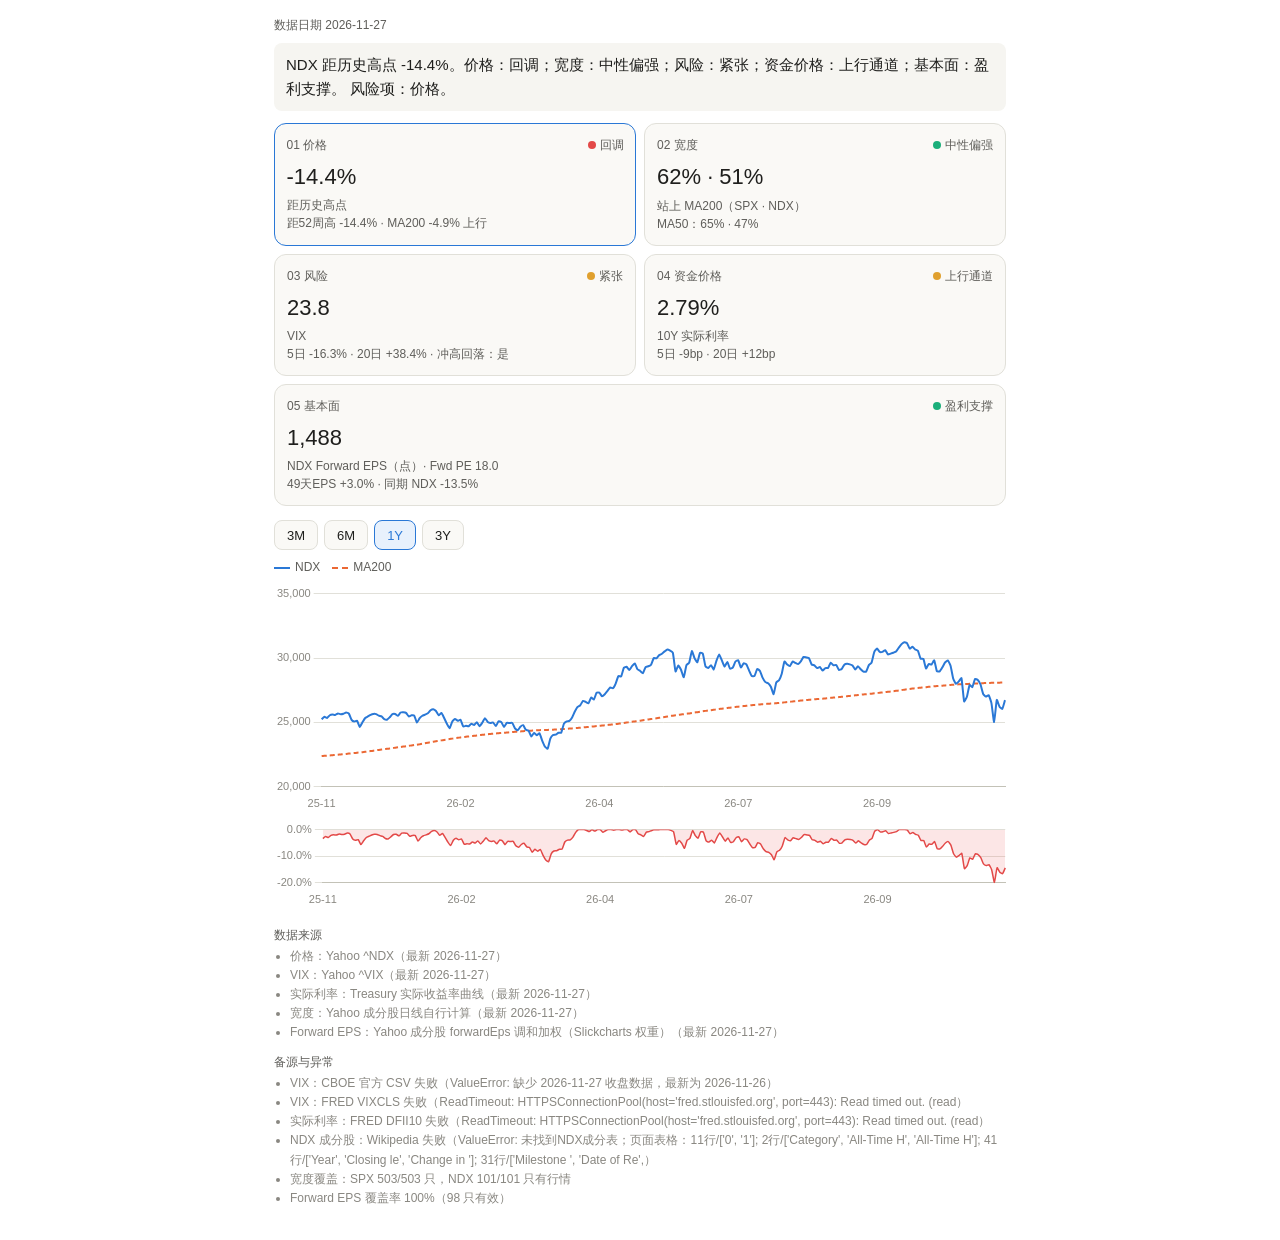
==== commit e8703def: "Update QDII snapshot and catch up daily report when needed" ====
--- a/reports/latest.html
+++ b/reports/latest.html
@@ -56,7 +56,7 @@
 //# sourceMappingURL=chart.umd.js.map
 </script>
 <script>
-const D={"ndx": [15933.62, 16001.39, 15982.01, 15961.98, 16010.43, 15987.6, 15947.87, 15997.58, 15839.67, 15877.71, 15788.05, 16022.49, 16084.69, 16221.73, 16354.25, 16562.37, 16537.83, 16623.45, 16729.8, 16811.85, 16554.16, 16757.41, 16777.4, 16878.46, 16906.8, 16898.47, 16825.93, 16543.94, 16368.49, 16282.01, 16305.98, 16649.87, 16678.7, 16793.05, 16820.9, 16832.92, 16830.71, 16736.28, 16982.29, 17314.0, 17330.38, 17404.21, 17499.3, 17516.99, 17421.01, 17596.27, 17476.71, 17137.24, 17344.71, 17642.73, 17613.04, 17572.73, 17755.07, 17783.17, 17962.41, 17882.66, 17600.42, 17807.63, 17845.72, 17685.98, 17546.1, 17478.91, 18004.7, 17937.61, 17933.33, 17971.05, 17874.5, 18043.85, 18302.91, 18226.48, 17897.87, 18017.57, 18297.99, 18018.45, 17951.69, 18219.11, 18068.47, 18014.81, 17808.25, 17985.01, 18032.2, 18240.11, 18320.38, 18339.44, 18277.06, 18210.54, 18280.84, 18254.69, 18293.2, 18121.78, 18160.19, 17878.78, 18108.46, 18100.19, 18169.9, 18011.66, 18307.98, 18003.49, 17706.83, 17713.66, 17493.62, 17394.31, 17037.65, 17210.89, 17471.47, 17526.8, 17430.5, 17718.3, 17782.72, 17440.69, 17318.55, 17541.54, 17890.8, 18093.57, 18091.45, 18085.01, 18113.46, 18161.18, 18198.61, 18322.77, 18596.65, 18557.96, 18546.23, 18674.19, 18713.8, 18705.2, 18623.39, 18808.35, 18869.44, 18736.75, 18538.66, 18536.65, 18600.97, 18654.84, 19035.05, 19021.19, 19000.95, 19074.67, 19210.18, 19465.18, 19576.92, 19659.8, 19902.75, 19908.86, 19752.3, 19700.43, 19474.62, 19701.13, 19751.05, 19789.03, 19682.87, 19812.22, 20011.89, 20186.63, 20391.97, 20439.54, 20453.02, 20675.38, 20211.36, 20331.49, 20386.88, 20398.62, 19799.14, 19705.09, 19522.62, 19822.87, 19754.34, 19032.39, 18830.58, 19023.66, 19059.49, 18796.27, 19362.43, 18890.39, 18440.85, 17895.16, 18077.92, 17867.37, 18413.82, 18513.1, 18542.03, 19006.43, 19022.68, 19490.15, 19508.52, 19766.49, 19719.82, 19824.84, 19491.84, 19720.87, 19516.44, 19581.52, 19350.78, 19325.45, 19574.64, 18958.74, 18921.4, 18930.33, 18421.31, 18660.78, 18829.14, 19237.3, 19423.07, 19514.59, 19423.06, 19432.4, 19344.49, 19839.83, 19791.49, 19852.2, 19944.84, 19972.61, 20115.54, 20008.62, 20060.69, 19773.3, 19802.59, 19793.34, 20035.02, 19800.74, 20107.78, 20268.86, 20241.76, 20271.97, 20439.05, 20159.83, 20174.05, 20190.42, 20324.04, 20361.47, 20390.46, 20066.96, 20232.87, 20352.02, 20351.07, 20550.65, 20387.7, 19890.42, 20033.14, 19963.6, 20227.46, 20781.33, 21101.57, 21117.18, 21106.59, 21070.79, 21036.16, 20896.67, 20394.13, 20539.19, 20684.59, 20667.1, 20740.78, 20776.23, 20804.89, 20922.9, 20744.49, 20930.37, 21164.6, 21229.32, 21492.36, 21425.22, 21622.25, 21440.82, 21368.18, 21763.98, 21615.27, 21780.25, 22096.66, 22001.08, 21209.32, 21110.51, 21289.15, 21503.17, 21797.65, 21768.31, 21473.02, 21197.09, 21012.17, 20975.62, 21326.16, 21559.5, 21173.04, 21180.97, 20847.58, 20784.72, 20757.41, 21237.85, 21091.25, 21441.16, 21566.51, 21853.0, 21900.93, 21774.01, 21127.28, 21463.04, 21411.46, 21508.12, 21478.05, 21297.58, 21566.92, 21658.16, 21774.07, 21491.31, 21756.73, 21693.52, 21719.26, 22030.71, 22114.69, 22164.61, 22175.6, 22068.06, 21614.08, 21352.08, 21087.25, 21132.92, 20550.95, 20884.41, 20425.58, 20352.53, 20628.46, 20052.63, 20201.37, 19430.95, 19376.96, 19596.02, 19225.48, 19704.64, 19812.24, 19483.36, 19736.66, 19677.61, 19753.97, 20180.45, 20287.83, 19916.99, 19798.62, 19281.4, 19278.45, 19436.42, 19581.78, 18521.47, 17397.7, 17430.68, 17090.4, 19145.06, 18343.57, 18690.05, 18796.02, 18830.23, 18257.64, 18258.09, 17808.3, 18276.41, 18693.26, 19214.4, 19432.56, 19427.29, 19544.95, 19571.02, 19786.71, 20102.61, 19967.94, 19791.35, 19867.97, 20063.56, 20061.45, 20868.15, 21197.7, 21319.21, 21335.82, 21427.94, 21447.05, 21367.37, 21080.36, 21112.47, 20915.66, 21414.99, 21318.17, 21363.95, 21340.99, 21491.75, 21662.58, 21721.92, 21547.43, 21761.79, 21797.87, 21941.92, 21860.8, 21913.32, 21631.04, 21937.57, 21719.08, 21719.69, 21626.39, 21856.33, 22190.52, 22237.74, 22447.29, 22534.2, 22679.01, 22478.13, 22641.89, 22866.97, 22685.57, 22702.25, 22864.91, 22829.26, 22780.6, 22855.63, 22884.59, 22907.97, 23081.05, 23065.47, 23180.06, 23063.58, 23162.41, 23219.87, 23272.25, 23356.27, 23308.3, 23345.41, 23218.12, 22763.31, 23188.61, 23018.56, 23315.04, 23389.53, 23611.27, 23526.63, 23839.2, 23849.04, 23832.44, 23712.07, 23713.76, 23384.77, 23249.57, 23142.58, 23498.12, 23425.61, 23525.29, 23565.85, 23703.45, 23415.42, 23231.11, 23414.84, 23633.01, 23652.44, 23762.3, 23839.8, 23849.27, 23992.56, 24092.19, 24293.78, 24274.25, 24223.69, 24454.89, 24626.25, 24761.07, 24580.17, 24503.57, 24397.31, 24503.85, 24611.35, 24679.99, 24800.86, 24892.76, 24785.52, 24978.56, 24840.23, 25136.62, 25098.18, 24221.74, 24750.25, 24579.32, 24745.36, 24657.24, 24817.95, 25141.02, 25127.13, 24879.01, 25097.41, 25358.16, 25821.55, 26012.15, 26119.85, 25734.81, 25858.13, 25972.94, 25435.7, 25620.03, 25130.04, 25059.81, 25611.74, 25533.49, 25517.33, 24993.46, 25008.24, 24799.92, 24503.1, 24640.52, 24054.38, 24239.57, 24873.85, 25018.36, 25236.94, 25434.89, 25342.85, 25555.86, 25606.54, 25581.7, 25692.05, 25627.95, 25668.69, 25776.44, 25686.69, 25196.73, 25067.27, 25132.94, 24647.61, 25019.37, 25346.18, 25461.7, 25587.83, 25656.15, 25644.39, 25525.56, 25462.56, 25249.85, 25206.17, 25401.32, 25639.71, 25653.9, 25507.1, 25766.26, 25787.66, 25741.95, 25465.94, 25547.07, 25529.26, 24987.57, 25326.58, 25518.35, 25605.47, 25713.21, 25939.74, 26022.79, 25884.3, 25552.39, 25738.61, 25338.62, 24891.24, 24548.69, 25075.77, 25268.14, 25127.64, 25201.26, 24687.61, 24732.73, 24701.6, 24898.87, 24797.34, 25012.62, 24708.94, 24977.04, 25329.04, 25034.37, 24960.04, 24992.6, 24720.08, 25093.68, 25020.41, 24643.02, 24967.25, 24956.47, 24965.01, 24533.58, 24380.73, 24655.34, 24780.42, 24425.09, 24355.28, 23898.15, 24188.59, 24002.45, 24162.98, 23586.99, 23132.77, 22953.38, 23740.19, 24019.99, 24045.53, 24192.17, 24202.37, 24903.17, 25082.09, 25116.34, 25383.72, 25842.0, 26204.58, 26333.0, 26672.43, 26590.34, 26479.47, 26937.28, 26782.63, 27303.67, 27305.68, 27029.01, 27186.98, 27452.12, 27710.36, 27651.82, 28015.06, 28599.17, 28563.95, 29234.99, 29320.66, 29064.8, 29366.94, 29580.3, 29125.2, 28994.37, 28818.84, 29297.7, 29357.27, 29481.64, 30001.32, 29973.57, 30223.89, 30333.18, 30513.86, 30660.6, 30571.24, 30407.81, 28957.6, 29414.26, 29084.5, 28508.03, 29446.18, 29635.95, 30543.92, 29968.13, 29670.95, 30406.19, 30347.08, 29347.27, 29220.06, 29440.32, 29118.24, 29774.75, 30276.35, 29809.13, 29329.21, 29697.87, 29173.02, 29252.56, 29727.1, 29825.11, 29264.1, 29586.29, 29502.6, 29025.77, 28592.66, 28604.23, 29155.18, 28998.1, 28454.81, 28128.34, 28039.21, 27763.13, 27192.31, 28106.35, 28274.2, 28776.8, 29733.16, 29487.79, 29373.33, 29722.3, 29621.8, 29525.48, 29742.6, 30084.5, 30046.14, 29995.38, 29490.96, 29426.02, 29213.16, 29308.86, 29023.18, 29209.23, 29224.52, 29641.56, 29433.43, 29456.97, 29077.22, 29143.33, 29482.32, 29544.15, 29507.7, 29421.55, 29103.51, 29368.44, 29127.16, 28937.84, 28945.06, 29446.98, 29644.17, 30482.35, 30732.4, 30470.29, 30478.86, 30608.13, 30276.81, 30339.33, 30408.5, 30501.56, 30807.93, 31076.44, 31224.47, 31160.08, 30725.81, 30883.15, 30664.7, 30569.48, 29950.82, 29935.6, 29187.55, 29529.35, 29490.28, 29822.52, 28958.69, 28957.53, 29273.4, 29651.44, 29813.16, 29402.51, 28384.85, 27989.82, 28180.26, 28437.17, 26629.81, 26989.99, 27907.63, 27740.79, 28374.25, 28289.19, 27943.74, 27197.15, 27001.78, 27116.26, 26517.05, 25028.98, 26746.1, 26214.17, 26046.9], "ma200": [14215.8, 14232.16, 14249.6, 14267.5, 14286.03, 14303.45, 14320.24, 14336.79, 14353.77, 14371.37, 14390.01, 14409.79, 14429.31, 14450.57, 14472.06, 14494.66, 14517.65, 14540.55, 14562.74, 14585.29, 14607.3, 14630.01, 14653.92, 14679.16, 14704.08, 14727.57, 14750.44, 14770.26, 14789.5, 14808.1, 14825.92, 14846.33, 14866.08, 14886.21, 14906.95, 14928.06, 14947.98, 14966.85, 14985.85, 15006.68, 15027.83, 15050.02, 15072.2, 15094.53, 15116.82, 15140.55, 15162.39, 15182.68, 15203.96, 15226.72, 15249.34, 15272.28, 15296.05, 15320.11, 15346.3, 15371.68, 15393.88, 15416.69, 15439.76, 15462.62, 15485.2, 15507.69, 15531.41, 15554.64, 15578.3, 15601.42, 15623.84, 15647.36, 15671.81, 15695.81, 15717.35, 15738.27, 15760.74, 15781.59, 15802.98, 15826.05, 15846.7, 15865.29, 15882.55, 15901.21, 15919.16, 15937.63, 15956.45, 15975.35, 15995.22, 16013.85, 16032.62, 16049.97, 16066.93, 16082.51, 16097.38, 16111.36, 16126.55, 16142.71, 16158.35, 16173.95, 16192.05, 16207.33, 16221.05, 16234.91, 16246.49, 16257.41, 16266.58, 16277.19, 16289.36, 16301.77, 16313.33, 16325.38, 16336.44, 16345.81, 16353.84, 16362.34, 16372.66, 16385.8, 16399.13, 16412.31, 16425.07, 16438.38, 16452.05, 16464.91, 16479.11, 16493.31, 16509.18, 16525.79, 16542.98, 16559.47, 16576.22, 16594.75, 16613.46, 16632.0, 16648.67, 16666.16, 16684.78, 16704.48, 16726.18, 16746.6, 16767.06, 16786.7, 16808.66, 16831.28, 16853.9, 16875.32, 16897.52, 16919.56, 16940.87, 16961.83, 16982.34, 17004.56, 17026.91, 17048.55, 17070.51, 17092.83, 17115.52, 17140.44, 17166.27, 17192.52, 17219.93, 17249.84, 17277.39, 17305.2, 17334.41, 17363.5, 17388.98, 17413.93, 17437.36, 17463.64, 17488.53, 17510.08, 17529.37, 17549.25, 17568.89, 17586.66, 17607.55, 17627.03, 17643.37, 17657.24, 17673.08, 17688.5, 17707.77, 17727.31, 17746.29, 17769.41, 17793.98, 17820.53, 17846.39, 17873.18, 17898.45, 17922.98, 17944.94, 17967.77, 17988.87, 18010.21, 18031.03, 18050.01, 18070.47, 18086.2, 18101.72, 18117.21, 18130.12, 18143.29, 18157.77, 18173.95, 18191.15, 18208.92, 18225.98, 18243.2, 18260.19, 18279.4, 18299.16, 18319.03, 18339.81, 18359.56, 18379.72, 18398.65, 18417.18, 18433.24, 18449.56, 18465.41, 18481.94, 18496.88, 18514.65, 18532.21, 18549.53, 18566.5, 18584.16, 18600.47, 18617.21, 18635.44, 18655.22, 18675.61, 18696.04, 18713.12, 18730.89, 18748.69, 18766.34, 18784.93, 18802.71, 18818.48, 18833.74, 18846.98, 18861.47, 18878.36, 18896.37, 18914.37, 18932.8, 18950.17, 18967.97, 18986.76, 19002.01, 19016.49, 19031.85, 19047.32, 19062.25, 19077.22, 19091.43, 19106.63, 19122.35, 19137.96, 19154.56, 19172.27, 19192.01, 19211.74, 19229.82, 19247.34, 19264.52, 19283.48, 19302.18, 19320.87, 19339.83, 19358.71, 19375.26, 19390.73, 19405.69, 19423.11, 19442.34, 19460.08, 19477.11, 19493.02, 19509.04, 19523.99, 19540.46, 19557.06, 19571.32, 19585.53, 19598.38, 19611.25, 19623.64, 19638.55, 19652.54, 19669.14, 19686.17, 19706.04, 19725.0, 19743.37, 19758.16, 19775.42, 19790.93, 19808.46, 19827.31, 19845.23, 19865.6, 19886.92, 19910.6, 19932.0, 19953.43, 19974.26, 19995.71, 20017.27, 20038.93, 20062.55, 20086.83, 20109.47, 20128.08, 20144.37, 20159.35, 20174.59, 20186.78, 20200.4, 20211.53, 20221.68, 20231.84, 20239.31, 20247.59, 20251.37, 20254.69, 20259.14, 20262.15, 20266.63, 20271.35, 20275.08, 20281.07, 20286.78, 20292.54, 20300.17, 20306.43, 20310.91, 20314.9, 20315.93, 20316.28, 20316.13, 20316.16, 20310.46, 20297.94, 20285.55, 20272.24, 20269.46, 20263.81, 20258.75, 20253.98, 20249.18, 20242.06, 20234.28, 20223.27, 20213.72, 20205.22, 20199.1, 20193.99, 20187.75, 20184.42, 20180.62, 20177.62, 20176.14, 20176.98, 20177.41, 20179.14, 20180.34, 20181.88, 20191.06, 20202.89, 20214.37, 20225.75, 20238.91, 20249.33, 20261.72, 20274.92, 20291.0, 20305.19, 20322.93, 20337.45, 20351.71, 20365.7, 20378.13, 20391.33, 20402.49, 20412.68, 20422.66, 20433.05, 20443.63, 20455.48, 20466.44, 20477.01, 20488.79, 20500.63, 20512.61, 20522.86, 20537.35, 20553.7, 20570.24, 20590.37, 20609.73, 20628.98, 20645.19, 20661.28, 20678.04, 20694.35, 20710.7, 20728.31, 20743.25, 20758.2, 20773.22, 20787.91, 20802.59, 20817.42, 20832.7, 20848.3, 20864.75, 20881.55, 20898.68, 20914.87, 20932.65, 20948.65, 20964.03, 20978.91, 20991.37, 21005.12, 21019.41, 21035.12, 21051.11, 21067.55, 21083.37, 21100.62, 21119.53, 21137.53, 21154.33, 21171.14, 21185.31, 21199.62, 21215.88, 21233.21, 21250.52, 21267.01, 21280.93, 21293.94, 21305.43, 21316.05, 21327.77, 21340.76, 21354.53, 21371.38, 21387.88, 21403.7, 21420.33, 21437.09, 21454.67, 21472.02, 21488.52, 21507.08, 21525.56, 21543.54, 21560.29, 21575.35, 21590.21, 21604.62, 21620.47, 21637.03, 21652.21, 21668.6, 21683.63, 21698.04, 21712.23, 21731.87, 21751.81, 21766.47, 21782.71, 21796.61, 21811.5, 21827.42, 21845.52, 21866.17, 21886.93, 21904.69, 21922.38, 21943.31, 21966.51, 21992.33, 22019.01, 22043.89, 22067.0, 22091.4, 22111.38, 22131.64, 22148.03, 22163.82, 22183.01, 22205.04, 22225.31, 22243.22, 22260.73, 22277.33, 22293.36, 22308.73, 22320.71, 22333.04, 22349.95, 22366.26, 22383.98, 22402.56, 22419.12, 22436.32, 22453.53, 22470.56, 22488.68, 22508.75, 22530.33, 22553.78, 22576.55, 22599.78, 22620.69, 22644.23, 22665.7, 22687.66, 22714.13, 22740.43, 22771.21, 22802.61, 22832.85, 22864.35, 22893.14, 22920.33, 22948.94, 22977.27, 23007.08, 23036.58, 23063.21, 23090.6, 23119.95, 23149.67, 23180.59, 23211.94, 23242.4, 23269.43, 23303.46, 23344.06, 23384.93, 23428.05, 23462.02, 23500.42, 23536.39, 23570.17, 23604.71, 23640.12, 23673.28, 23706.98, 23740.98, 23773.86, 23803.42, 23832.27, 23858.57, 23884.51, 23910.16, 23935.72, 23959.19, 23984.42, 24009.0, 24034.55, 24060.88, 24085.74, 24106.2, 24125.18, 24142.18, 24160.97, 24178.93, 24194.91, 24212.91, 24232.29, 24251.55, 24269.64, 24284.47, 24301.16, 24318.24, 24333.66, 24347.98, 24359.16, 24371.49, 24383.76, 24395.77, 24404.72, 24410.67, 24416.13, 24425.27, 24437.21, 24447.75, 24460.12, 24472.53, 24488.92, 24505.04, 24519.67, 24535.4, 24552.38, 24570.73, 24589.0, 24609.97, 24629.71, 24647.77, 24669.03, 24689.44, 24711.63, 24734.01, 24755.25, 24776.91, 24799.75, 24823.76, 24846.61, 24871.36, 24898.46, 24925.96, 24956.32, 24986.83, 25015.79, 25045.84, 25077.2, 25106.1, 25134.98, 25165.26, 25195.8, 25227.5, 25258.33, 25291.39, 25323.2, 25356.69, 25389.16, 25422.48, 25456.62, 25490.92, 25524.39, 25552.25, 25583.08, 25612.79, 25637.84, 25667.94, 25698.49, 25733.38, 25764.71, 25795.98, 25831.86, 25866.52, 25895.09, 25922.93, 25951.32, 25977.71, 26007.34, 26038.76, 26067.34, 26092.52, 26119.64, 26144.38, 26168.37, 26193.88, 26219.2, 26242.62, 26268.03, 26293.56, 26316.17, 26336.07, 26355.69, 26377.47, 26397.99, 26416.34, 26432.09, 26448.08, 26461.22, 26471.69, 26491.11, 26508.73, 26529.72, 26554.66, 26578.81, 26601.59, 26624.49, 26646.96, 26670.2, 26693.42, 26717.05, 26738.18, 26758.09, 26774.95, 26793.41, 26810.18, 26826.86, 26844.8, 26862.74, 26883.22, 26906.12, 26925.23, 26944.85, 26962.65, 26983.4, 27005.77, 27029.49, 27054.51, 27078.42, 27103.66, 27129.31, 27150.58, 27170.17, 27188.71, 27208.77, 27230.28, 27254.91, 27280.54, 27304.99, 27328.92, 27353.82, 27376.86, 27399.68, 27423.28, 27449.81, 27478.51, 27508.23, 27541.11, 27571.82, 27598.72, 27625.82, 27651.21, 27675.77, 27697.31, 27719.36, 27737.98, 27759.38, 27780.8, 27802.91, 27819.5, 27836.02, 27854.85, 27874.28, 27894.4, 27912.71, 27927.3, 27939.51, 27952.77, 27970.02, 27976.53, 27983.89, 27995.4, 28005.54, 28017.71, 28029.04, 28039.34, 28047.57, 28053.88, 28062.77, 28070.9, 28073.3, 28081.65, 28086.38, 28090.98], "dd": [-3.86, -3.45, -3.57, -3.69, -3.4, -3.53, -3.77, -3.47, -4.43, -4.2, -4.74, -3.32, -2.95, -2.12, -1.32, -0.07, -0.21, 0.0, 0.0, 0.0, -1.53, -0.32, -0.2, 0.0, 0.0, -0.05, -0.48, -2.15, -3.18, -3.7, -3.55, -1.52, -1.35, -0.67, -0.51, -0.44, -0.45, -1.01, 0.0, 0.0, 0.0, 0.0, 0.0, 0.0, -0.55, 0.0, -0.68, -2.61, -1.43, 0.0, -0.17, -0.4, 0.0, 0.0, 0.0, -0.44, -2.02, -0.86, -0.65, -1.54, -2.32, -2.69, 0.0, -0.37, -0.4, -0.19, -0.72, 0.0, 0.0, -0.42, -2.21, -1.56, -0.03, -1.55, -1.92, -0.46, -1.28, -1.57, -2.7, -1.74, -1.48, -0.34, 0.0, 0.0, -0.34, -0.7, -0.32, -0.46, -0.25, -1.19, -0.98, -2.51, -1.26, -1.3, -0.92, -1.79, -0.17, -1.83, -3.45, -3.41, -4.61, -5.15, -7.1, -6.15, -4.73, -4.43, -4.96, -3.39, -3.04, -4.9, -5.57, -4.35, -2.45, -1.34, -1.35, -1.39, -1.23, -0.97, -0.77, -0.09, 0.0, -0.21, -0.27, 0.0, 0.0, -0.05, -0.48, 0.0, 0.0, -0.7, -1.75, -1.76, -1.42, -1.14, 0.0, -0.07, -0.18, 0.0, 0.0, 0.0, 0.0, 0.0, 0.0, 0.0, -0.79, -1.05, -2.18, -1.04, -0.79, -0.6, -1.14, -0.49, 0.0, 0.0, 0.0, 0.0, 0.0, 0.0, -2.24, -1.66, -1.4, -1.34, -4.24, -4.69, -5.58, -4.12, -4.45, -7.95, -8.92, -7.99, -7.82, -9.09, -6.35, -8.63, -10.81, -13.45, -12.56, -13.58, -10.94, -10.46, -10.32, -8.07, -7.99, -5.73, -5.64, -4.4, -4.62, -4.11, -5.72, -4.62, -5.61, -5.29, -6.41, -6.53, -5.32, -8.3, -8.48, -8.44, -10.9, -9.74, -8.93, -6.96, -6.06, -5.61, -6.06, -6.01, -6.44, -4.04, -4.28, -3.98, -3.53, -3.4, -2.71, -3.22, -2.97, -4.36, -4.22, -4.27, -3.1, -4.23, -2.75, -1.97, -2.1, -1.95, -1.14, -2.49, -2.42, -2.35, -1.7, -1.52, -1.38, -2.94, -2.14, -1.56, -1.57, -0.6, -1.39, -3.8, -3.11, -3.44, -2.17, 0.0, 0.0, 0.0, -0.05, -0.22, -0.38, -1.04, -3.42, -2.74, -2.05, -2.13, -1.78, -1.61, -1.48, -0.92, -1.76, -0.88, 0.0, 0.0, 0.0, -0.31, 0.0, -0.84, -1.18, 0.0, -0.68, 0.0, 0.0, -0.43, -4.02, -4.46, -3.65, -2.69, -1.35, -1.49, -2.82, -4.07, -4.91, -5.07, -3.49, -2.43, -4.18, -4.14, -5.65, -5.94, -6.06, -3.89, -4.55, -2.97, -2.4, -1.1, -0.89, -1.46, -4.39, -2.87, -3.1, -2.66, -2.8, -3.62, -2.4, -1.98, -1.46, -2.74, -1.54, -1.82, -1.71, -0.3, 0.0, 0.0, 0.0, -0.48, -2.53, -3.71, -4.91, -4.7, -7.33, -5.82, -7.89, -8.22, -6.98, -9.57, -8.9, -12.38, -12.62, -11.63, -13.3, -11.14, -10.66, -12.14, -11.0, -11.26, -10.92, -9.0, -8.51, -10.19, -10.72, -13.05, -13.06, -12.35, -11.7, -16.48, -21.55, -21.4, -22.93, -13.67, -17.28, -15.72, -15.24, -15.09, -17.67, -17.67, -19.69, -17.58, -15.7, -13.35, -12.37, -12.39, -11.86, -11.75, -10.77, -9.35, -9.96, -10.75, -10.41, -9.52, -9.53, -5.9, -4.41, -3.86, -3.79, -3.37, -3.29, -3.64, -4.94, -4.79, -5.68, -3.43, -3.87, -3.66, -3.76, -3.08, -2.31, -2.05, -2.83, -1.87, -1.7, -1.05, -1.42, -1.18, -2.46, -1.07, -2.06, -2.06, -2.48, -1.44, 0.0, 0.0, 0.0, 0.0, 0.0, -0.89, -0.16, 0.0, -0.79, -0.72, -0.01, -0.16, -0.38, -0.05, 0.0, 0.0, 0.0, -0.07, 0.0, -0.5, -0.08, 0.0, 0.0, 0.0, -0.21, -0.05, -0.59, -2.54, -0.72, -1.45, -0.18, 0.0, 0.0, -0.36, 0.0, 0.0, -0.07, -0.57, -0.57, -1.95, -2.51, -2.96, -1.47, -1.78, -1.36, -1.19, -0.61, -1.82, -2.59, -1.82, -0.91, -0.82, -0.36, -0.04, 0.0, 0.0, 0.0, 0.0, -0.08, -0.29, 0.0, 0.0, 0.0, -0.73, -1.04, -1.47, -1.04, -0.6, -0.33, 0.0, 0.0, -0.43, 0.0, -0.55, 0.0, -0.15, -3.64, -1.54, -2.22, -1.56, -1.91, -1.27, 0.0, -0.06, -1.04, -0.17, 0.0, 0.0, 0.0, 0.0, -1.47, -1.0, -0.56, -2.62, -1.91, -3.79, -4.06, -1.95, -2.24, -2.31, -4.31, -4.26, -5.05, -6.19, -5.66, -7.91, -7.2, -4.77, -4.22, -3.38, -2.62, -2.97, -2.16, -1.97, -2.06, -1.64, -1.88, -1.73, -1.31, -1.66, -3.53, -4.03, -3.78, -5.64, -4.21, -2.96, -2.52, -2.04, -1.78, -1.82, -2.28, -2.52, -3.33, -3.5, -2.75, -1.84, -1.78, -2.35, -1.35, -1.27, -1.45, -2.5, -2.19, -2.26, -4.33, -3.04, -2.3, -1.97, -1.56, -0.69, -0.37, -0.9, -2.17, -1.46, -2.99, -4.7, -6.02, -4.0, -3.26, -3.8, -3.52, -5.48, -5.31, -5.43, -4.67, -5.06, -4.24, -5.4, -4.38, -3.03, -4.16, -4.44, -4.32, -5.36, -3.93, -4.21, -5.65, -4.41, -4.45, -4.42, -6.07, -6.66, -5.61, -5.13, -6.49, -6.76, -8.51, -7.39, -8.11, -7.49, -9.7, -11.44, -12.12, -9.11, -8.04, -7.94, -7.38, -7.34, -4.66, -3.97, -3.84, -2.82, -1.06, 0.0, 0.0, 0.0, -0.31, -0.72, 0.0, -0.57, 0.0, 0.0, -1.01, -0.43, 0.0, 0.0, -0.21, 0.0, 0.0, -0.12, 0.0, 0.0, -0.87, 0.0, 0.0, -1.54, -1.98, -2.57, -0.96, -0.75, -0.33, 0.0, -0.09, 0.0, 0.0, 0.0, 0.0, -0.29, -0.82, -5.55, -4.06, -5.14, -7.02, -3.96, -3.34, -0.38, -2.26, -3.23, -0.83, -1.02, -4.28, -4.7, -3.98, -5.03, -2.89, -1.25, -2.78, -4.34, -3.14, -4.85, -4.59, -3.04, -2.72, -4.55, -3.5, -3.78, -5.33, -6.74, -6.71, -4.91, -5.42, -7.19, -8.26, -8.55, -9.45, -11.31, -8.33, -7.78, -6.14, -3.02, -3.83, -4.2, -3.06, -3.39, -3.7, -2.99, -1.88, -2.0, -2.17, -3.81, -4.03, -4.72, -4.41, -5.34, -4.73, -4.68, -3.32, -4.0, -3.93, -5.16, -4.95, -3.84, -3.64, -3.76, -4.04, -5.08, -4.21, -5.0, -5.62, -5.6, -3.96, -3.32, -0.58, 0.0, -0.85, -0.82, -0.4, -1.48, -1.28, -1.05, -0.75, 0.0, 0.0, 0.0, -0.21, -1.6, -1.09, -1.79, -2.1, -4.08, -4.13, -6.52, -5.43, -5.55, -4.49, -7.26, -7.26, -6.25, -5.04, -4.52, -5.84, -9.09, -10.36, -9.75, -8.93, -14.71, -13.56, -10.62, -11.16, -9.13, -9.4, -10.51, -12.9, -13.52, -13.16, -15.08, -19.84, -14.34, -16.05, -16.58], "br": {"s50": [74.3, 76.5, 78.7, 77.7, 78.3, 78.1, 81.0, 86.2, 85.2, 83.4, 81.2, 82.0, 83.4, 86.4, 85.6, 89.7, 89.1, 87.5, 89.1, 90.5, 85.5, 88.9, 89.9, 90.3, 89.7, 89.7, 90.1, 91.7, 91.3, 88.7, 87.7, 91.1, 87.1, 86.5, 85.5, 84.4, 81.2, 73.7, 75.2, 77.4, 77.6, 78.4, 74.1, 78.2, 77.4, 78.8, 78.0, 66.9, 72.9, 67.3, 61.6, 66.1, 66.3, 66.1, 65.7, 68.5, 56.6, 59.2, 66.9, 63.6, 63.2, 66.5, 68.5, 70.7, 65.1, 67.5, 68.7, 70.9, 72.1, 74.3, 71.7, 76.2, 78.2, 79.8, 83.0, 80.6, 82.0, 76.0, 73.3, 73.9, 75.8, 79.6, 82.0, 78.0, 77.0, 75.2, 84.0, 85.7, 81.4, 76.6, 76.4, 68.9, 74.1, 74.9, 76.0, 61.6, 60.0, 47.7, 38.4, 33.5, 31.7, 32.3, 37.2, 41.8, 47.1, 47.7, 44.8, 48.5, 52.3, 41.4, 40.8, 43.6, 44.8, 53.3, 55.2, 53.5, 59.8, 60.6, 60.8, 64.4, 67.3, 66.1, 67.3, 65.5, 64.6, 60.8, 50.7, 53.9, 47.9, 42.0, 46.5, 54.4, 52.6, 51.0, 53.9, 53.2, 51.4, 53.8, 49.6, 52.8, 51.8, 47.6, 50.4, 53.4, 56.2, 57.0, 62.2, 53.8, 49.8, 52.8, 50.8, 44.6, 49.4, 49.2, 47.8, 48.4, 47.0, 54.0, 65.7, 72.3, 70.7, 78.3, 76.7, 70.5, 65.1, 71.1, 69.3, 59.4, 61.6, 69.7, 69.9, 68.5, 72.9, 62.0, 53.8, 42.0, 47.8, 45.0, 53.2, 57.2, 53.6, 58.4, 59.2, 66.7, 69.1, 73.5, 70.3, 74.7, 72.1, 79.1, 77.1, 76.3, 75.7, 77.3, 80.9, 70.1, 68.5, 65.7, 57.0, 63.1, 62.7, 65.7, 69.7, 72.7, 75.1, 77.3, 75.1, 84.5, 79.1, 81.9, 81.5, 77.5, 82.7, 84.3, 85.7, 80.5, 78.5, 74.5, 77.1, 69.9, 71.7, 76.3, 73.3, 78.9, 82.3, 79.1, 79.9, 77.7, 79.1, 72.3, 67.9, 66.9, 64.5, 59.0, 61.6, 56.8, 57.4, 50.0, 52.0, 51.6, 57.6, 65.3, 67.5, 68.5, 67.5, 65.1, 65.9, 62.0, 58.0, 60.4, 56.8, 59.2, 64.7, 66.5, 71.5, 72.7, 73.5, 73.9, 71.7, 67.3, 66.5, 62.9, 62.0, 61.6, 57.2, 54.8, 54.0, 51.4, 48.6, 42.2, 22.5, 23.9, 29.1, 29.3, 35.1, 34.9, 29.9, 22.3, 22.5, 21.3, 27.7, 27.1, 27.3, 28.1, 19.7, 21.9, 27.5, 34.9, 40.6, 44.6, 55.8, 52.2, 55.4, 55.4, 62.7, 56.4, 53.0, 58.8, 53.2, 50.0, 50.4, 55.4, 55.8, 53.6, 54.4, 55.8, 51.0, 57.4, 57.6, 60.6, 61.2, 59.2, 53.2, 53.8, 52.8, 53.0, 48.6, 54.0, 46.4, 40.4, 44.8, 41.0, 45.4, 40.0, 32.1, 29.7, 26.5, 32.5, 38.0, 36.1, 39.6, 37.6, 33.1, 39.2, 39.8, 41.4, 38.8, 33.7, 38.0, 39.6, 40.8, 30.3, 11.0, 6.4, 5.8, 15.3, 14.1, 18.5, 24.1, 24.3, 20.5, 23.7, 15.3, 23.5, 27.1, 34.1, 34.3, 36.5, 41.9, 43.9, 43.5, 59.1, 57.3, 54.3, 58.1, 63.1, 64.7, 74.3, 72.3, 67.9, 76.8, 82.2, 81.8, 81.8, 69.5, 65.9, 65.3, 76.2, 68.7, 70.7, 73.5, 72.1, 74.9, 74.3, 71.5, 76.4, 77.0, 80.2, 79.2, 81.6, 75.4, 77.4, 70.9, 68.1, 68.7, 74.7, 78.0, 70.3, 73.1, 74.5, 76.8, 83.4, 79.0, 81.4, 76.6, 75.8, 75.8, 76.8, 71.3, 74.1, 63.9, 66.7, 69.9, 70.7, 66.5, 75.6, 78.0, 74.3, 76.2, 70.5, 69.5, 64.3, 60.1, 52.3, 57.1, 57.1, 54.1, 56.5, 59.1, 56.7, 62.7, 67.5, 64.1, 61.1, 61.1, 65.7, 65.3, 62.7, 72.7, 66.5, 66.3, 67.7, 66.5, 65.7, 59.7, 58.9, 61.1, 60.5, 61.1, 59.7, 57.7, 65.9, 62.1, 58.3, 54.5, 57.1, 59.9, 60.3, 57.9, 60.5, 56.7, 52.5, 58.3, 58.5, 60.7, 59.3, 59.3, 62.9, 61.1, 58.1, 58.3, 53.1, 39.7, 45.1, 51.5, 51.5, 42.5, 46.9, 54.5, 56.1, 52.3, 54.3, 54.7, 58.7, 49.7, 43.9, 43.5, 43.3, 41.3, 41.1, 42.3, 40.5, 45.7, 47.9, 51.3, 53.5, 45.7, 44.3, 38.1, 38.7, 37.1, 32.3, 41.1, 42.9, 53.1, 57.5, 61.3, 53.9, 52.9, 55.3, 57.5, 56.7, 51.3, 49.3, 55.9, 61.3, 59.7, 61.7, 57.7, 59.7, 58.1, 58.1, 62.3, 62.7, 63.1, 63.5, 65.3, 62.7, 57.1, 60.3, 63.1, 67.9, 63.4, 71.0, 72.0, 71.4, 68.4, 72.6, 73.4, 72.6, 64.2, 69.8, 69.4, 67.2, 70.2, 67.2, 62.6, 64.0, 66.6, 66.8, 63.0, 67.6, 64.8, 68.6, 68.0, 68.6, 66.6, 61.4, 63.2, 64.6, 66.6, 64.4, 66.0, 61.4, 62.2, 63.0, 65.8, 63.2, 61.8, 57.0, 58.6, 52.0, 45.0, 44.8, 41.8, 39.8, 32.8, 33.0, 34.8, 36.0, 30.2, 29.0, 20.8, 25.0, 25.6, 28.0, 23.0, 20.0, 20.2, 24.8, 27.8, 30.8, 34.4, 30.8, 50.0, 51.0, 45.2, 51.6, 55.0, 53.2, 54.4, 62.2, 63.4, 59.2, 56.6, 56.8, 54.2, 53.0, 54.0, 51.0, 57.2, 56.2, 53.2, 54.8, 57.2, 55.2, 53.4, 51.8, 52.8, 47.6, 48.6, 46.4, 53.2, 49.2, 54.6, 56.6, 59.4, 57.8, 57.6, 58.2, 56.0, 53.6, 53.8, 51.8, 57.4, 55.8, 54.0, 59.4, 52.2, 57.6, 62.0, 65.0, 66.6, 55.8, 57.0, 56.6, 60.6, 63.8, 63.8, 64.0, 64.8, 62.8, 64.2, 67.4, 69.2, 68.0, 64.6, 65.4, 68.8, 66.0, 64.0, 62.2, 67.4, 64.6, 62.2, 59.8, 62.8, 59.4, 65.4, 69.4, 72.2, 66.2, 64.4, 63.0, 65.6, 68.8, 68.0, 65.1, 66.7, 66.3, 64.5, 65.9, 69.1, 70.9, 62.5, 61.1, 61.9, 54.9, 58.3, 60.7, 59.0, 59.2, 54.2, 53.6, 50.8, 46.8, 48.4, 51.6, 48.4, 43.6, 38.4, 34.3, 39.8, 39.4, 36.1, 33.1, 32.3, 29.5, 31.5, 31.7, 29.5, 26.5, 27.7, 25.3, 25.7, 21.5, 23.3, 24.9, 28.5, 30.3, 29.5, 33.5, 36.5, 37.5, 39.6, 35.9, 44.8, 45.6, 44.2, 53.2, 55.6, 61.4, 59.0, 60.6, 62.0, 58.8, 65.7, 61.4, 66.9, 66.3, 71.9, 62.7, 62.9, 69.7, 69.7, 72.5, 70.7, 71.9, 65.3, 58.2, 56.8, 50.0, 42.9, 52.7, 55.7, 59.7], "s200": [59.7, 61.7, 63.8, 62.1, 62.8, 65.0, 66.0, 72.1, 71.9, 67.6, 68.0, 69.2, 71.5, 73.3, 72.7, 78.9, 81.2, 77.7, 78.5, 82.0, 76.1, 78.7, 79.4, 81.2, 81.4, 82.4, 82.4, 83.4, 81.4, 80.4, 81.2, 81.6, 80.8, 81.0, 79.6, 79.8, 77.7, 74.3, 75.3, 75.3, 75.5, 75.3, 74.3, 76.3, 77.1, 78.9, 78.1, 75.5, 80.0, 75.5, 72.7, 75.3, 75.7, 74.7, 74.9, 76.5, 71.9, 74.3, 76.1, 74.5, 74.3, 77.5, 78.7, 79.6, 76.7, 77.7, 77.1, 80.0, 79.1, 79.6, 78.1, 80.0, 81.8, 82.4, 84.4, 83.4, 83.4, 81.6, 80.8, 81.6, 83.2, 83.6, 84.0, 82.8, 82.4, 81.2, 86.4, 87.7, 86.0, 85.0, 83.0, 81.8, 82.0, 83.0, 85.8, 79.8, 79.1, 75.1, 73.3, 71.9, 72.5, 72.3, 74.1, 77.9, 79.6, 79.6, 78.9, 77.9, 80.0, 76.1, 74.3, 76.1, 77.3, 78.9, 80.2, 78.9, 81.2, 82.2, 81.8, 82.6, 83.0, 83.4, 84.2, 84.2, 83.0, 82.0, 77.1, 77.5, 74.7, 71.3, 71.9, 75.7, 75.9, 75.1, 75.1, 74.3, 72.9, 73.5, 72.5, 73.5, 73.3, 71.9, 73.1, 73.5, 74.1, 75.5, 76.1, 74.5, 72.5, 72.9, 73.9, 71.1, 70.6, 70.4, 70.0, 69.8, 68.8, 72.1, 74.9, 78.5, 78.5, 82.4, 83.2, 80.6, 78.3, 79.4, 76.6, 76.0, 76.4, 80.6, 79.6, 80.6, 82.4, 77.8, 71.5, 64.8, 67.1, 64.2, 70.9, 70.9, 68.5, 71.9, 71.1, 75.8, 76.4, 78.2, 77.0, 79.6, 77.8, 80.2, 80.6, 80.0, 78.8, 79.2, 81.6, 77.6, 76.2, 73.5, 70.3, 73.7, 72.7, 73.1, 74.5, 76.6, 76.8, 78.4, 78.0, 81.8, 78.6, 79.4, 80.2, 77.4, 81.0, 83.4, 82.6, 79.6, 79.4, 77.6, 79.6, 76.6, 76.2, 78.6, 77.8, 80.2, 82.6, 81.2, 82.6, 81.6, 82.4, 80.4, 78.6, 77.0, 75.8, 74.9, 76.6, 75.8, 74.5, 71.9, 72.5, 73.7, 74.7, 77.2, 77.0, 77.0, 76.4, 74.7, 74.7, 74.5, 71.3, 72.7, 71.9, 72.5, 74.3, 75.4, 79.0, 78.0, 78.6, 78.6, 79.0, 77.4, 77.2, 75.8, 75.4, 75.6, 72.7, 71.3, 70.9, 70.3, 67.5, 66.9, 59.0, 58.6, 60.8, 61.0, 62.4, 62.4, 61.8, 59.8, 60.0, 58.8, 60.0, 58.9, 57.9, 59.3, 54.9, 57.4, 61.0, 61.4, 64.1, 64.3, 66.5, 65.5, 65.5, 65.5, 69.1, 67.5, 65.3, 67.5, 66.1, 64.7, 64.3, 65.5, 63.9, 63.3, 63.7, 64.1, 61.8, 63.9, 63.3, 64.7, 65.9, 65.1, 62.0, 62.4, 63.1, 61.8, 59.8, 61.8, 59.2, 52.4, 55.4, 51.0, 54.2, 47.2, 42.8, 41.0, 36.7, 42.0, 47.4, 45.0, 47.6, 46.4, 44.0, 50.8, 50.4, 49.8, 47.4, 42.6, 44.8, 45.2, 49.2, 36.7, 22.9, 19.7, 18.5, 31.5, 26.5, 29.1, 31.9, 31.5, 29.3, 31.3, 25.9, 30.3, 30.9, 34.7, 35.9, 36.1, 37.8, 37.8, 39.2, 44.8, 44.2, 41.4, 44.8, 45.8, 45.4, 54.6, 55.0, 54.0, 58.0, 60.8, 59.6, 58.0, 52.0, 51.8, 48.8, 54.8, 51.8, 52.4, 53.4, 52.6, 53.8, 53.4, 51.4, 54.8, 54.8, 57.0, 55.6, 56.2, 52.4, 56.0, 52.2, 51.4, 52.2, 55.4, 57.6, 53.8, 58.0, 59.0, 60.4, 64.9, 66.3, 67.7, 64.3, 65.5, 66.5, 67.9, 66.3, 64.9, 60.4, 62.7, 64.1, 64.5, 63.9, 69.9, 71.1, 69.7, 70.7, 67.9, 68.1, 64.9, 61.8, 58.8, 62.7, 60.8, 60.2, 60.2, 61.6, 60.8, 63.7, 68.7, 65.9, 65.1, 64.3, 67.7, 67.5, 66.9, 73.1, 69.5, 69.9, 70.5, 69.7, 69.9, 68.5, 68.1, 69.5, 69.3, 67.7, 66.5, 65.9, 70.5, 68.5, 66.1, 65.7, 65.5, 65.9, 66.1, 66.5, 66.3, 66.1, 64.3, 66.5, 67.5, 68.5, 69.5, 68.9, 69.7, 68.5, 68.3, 68.1, 66.5, 59.0, 63.1, 66.5, 64.9, 61.2, 63.5, 66.5, 68.1, 68.1, 68.9, 67.3, 67.3, 64.5, 58.2, 58.4, 58.6, 57.8, 58.4, 57.6, 55.4, 58.6, 59.0, 61.8, 61.6, 60.6, 60.6, 56.4, 57.2, 56.0, 53.0, 58.0, 58.0, 62.2, 62.7, 63.5, 62.3, 60.7, 63.5, 62.9, 64.7, 61.9, 60.5, 62.1, 65.5, 65.5, 65.5, 63.9, 63.9, 64.5, 62.9, 64.7, 63.5, 64.7, 64.7, 65.3, 65.3, 62.1, 62.5, 64.1, 66.5, 63.7, 67.1, 69.3, 68.7, 68.1, 70.3, 71.9, 70.7, 66.7, 70.5, 70.3, 70.1, 70.7, 69.3, 68.7, 68.9, 68.7, 67.5, 65.7, 69.3, 67.7, 69.3, 69.5, 69.9, 69.9, 66.9, 67.9, 66.7, 68.7, 67.5, 68.1, 66.3, 66.9, 66.3, 68.1, 68.3, 68.1, 64.1, 63.7, 61.3, 58.3, 58.5, 55.9, 54.9, 51.7, 51.1, 52.7, 52.5, 49.9, 49.5, 46.5, 49.5, 49.7, 49.7, 48.5, 44.7, 45.5, 49.5, 49.9, 50.1, 49.9, 50.5, 56.5, 57.9, 54.5, 57.7, 58.5, 57.1, 57.3, 62.5, 61.5, 58.9, 59.1, 59.3, 57.9, 57.9, 58.1, 56.9, 58.9, 58.7, 55.9, 56.7, 58.5, 57.7, 56.5, 55.9, 56.5, 55.5, 56.1, 53.3, 57.3, 55.3, 57.5, 58.3, 60.1, 60.3, 59.5, 60.5, 59.9, 56.1, 56.7, 56.9, 59.7, 59.9, 58.5, 61.5, 59.9, 61.5, 62.3, 63.1, 64.5, 61.9, 61.7, 60.9, 62.1, 63.9, 63.1, 65.3, 63.5, 62.3, 64.3, 67.9, 68.1, 68.3, 65.1, 65.5, 67.9, 68.3, 67.1, 67.3, 71.1, 68.9, 66.9, 66.1, 66.7, 66.1, 66.9, 70.5, 72.3, 70.3, 69.9, 68.7, 70.9, 72.9, 72.5, 72.1, 74.1, 73.5, 72.9, 72.5, 75.4, 75.2, 72.2, 72.2, 75.6, 74.0, 73.2, 75.0, 73.0, 73.4, 71.4, 72.2, 69.0, 66.2, 67.0, 69.2, 67.6, 63.4, 60.4, 58.2, 60.0, 59.8, 57.2, 54.0, 54.0, 53.0, 52.8, 51.0, 49.8, 47.6, 49.0, 48.0, 45.6, 42.4, 44.2, 46.0, 47.8, 50.2, 47.2, 50.4, 50.0, 52.4, 51.8, 51.2, 54.4, 55.0, 51.8, 55.8, 56.4, 60.0, 58.6, 60.6, 61.8, 61.4, 65.4, 61.6, 66.0, 64.4, 69.4, 61.4, 58.8, 66.8, 65.8, 66.8, 65.2, 67.0, 62.0, 58.2, 58.2, 52.4, 48.7, 55.7, 55.7, 58.5], "n50": [80.9, 78.9, 81.1, 81.1, 83.2, 82.1, 83.2, 87.4, 86.3, 81.1, 78.9, 83.2, 85.3, 86.3, 87.4, 88.4, 89.5, 90.5, 92.6, 94.7, 91.6, 93.7, 92.6, 92.6, 91.6, 91.6, 91.6, 88.4, 86.3, 83.2, 82.1, 87.4, 82.1, 81.1, 84.2, 84.2, 83.2, 76.8, 81.1, 85.3, 85.3, 86.3, 81.1, 85.3, 80.0, 84.2, 81.1, 72.6, 75.8, 74.7, 72.6, 80.0, 78.9, 78.9, 73.7, 75.8, 66.3, 68.4, 69.5, 65.3, 66.3, 70.5, 72.6, 69.5, 66.3, 66.3, 64.2, 67.4, 69.5, 70.5, 62.1, 67.4, 70.5, 69.5, 71.6, 71.6, 71.6, 69.5, 62.1, 64.2, 65.3, 71.6, 73.7, 70.5, 67.4, 66.3, 70.5, 76.8, 68.4, 61.1, 57.9, 53.7, 58.9, 56.8, 58.9, 51.6, 54.7, 41.1, 32.6, 34.7, 26.3, 23.2, 20.0, 22.1, 29.5, 33.7, 30.5, 41.1, 44.2, 32.6, 32.6, 38.9, 43.2, 54.7, 54.7, 51.6, 53.7, 53.7, 54.7, 56.8, 63.2, 63.2, 64.2, 67.4, 64.2, 63.2, 60.0, 61.1, 56.8, 52.6, 53.1, 54.2, 53.1, 55.2, 61.5, 63.5, 63.5, 65.6, 63.5, 64.6, 64.6, 64.6, 68.8, 66.7, 68.8, 71.9, 70.8, 72.9, 67.7, 71.9, 68.8, 64.6, 69.8, 72.9, 70.8, 72.9, 68.8, 68.8, 72.9, 76.0, 75.0, 78.1, 64.6, 58.3, 56.2, 65.6, 60.4, 39.6, 39.6, 45.8, 46.9, 42.7, 52.1, 40.6, 35.4, 25.0, 30.2, 29.2, 36.5, 41.7, 41.7, 45.8, 49.0, 59.4, 57.3, 62.5, 61.5, 65.6, 58.3, 65.6, 60.4, 60.4, 59.4, 60.4, 64.6, 54.2, 51.0, 52.1, 41.7, 51.0, 52.1, 59.4, 62.5, 66.7, 61.5, 67.7, 62.5, 80.2, 71.9, 76.0, 79.2, 78.1, 84.4, 87.5, 87.5, 78.1, 80.2, 77.1, 78.1, 67.7, 76.0, 80.2, 80.2, 83.3, 86.5, 76.0, 74.0, 71.9, 79.2, 69.8, 68.8, 63.5, 65.6, 68.8, 66.7, 67.7, 66.7, 55.2, 59.4, 54.2, 59.4, 66.7, 72.9, 71.9, 64.6, 64.6, 63.5, 64.6, 54.2, 58.3, 55.2, 57.3, 62.5, 60.4, 64.6, 67.7, 66.7, 66.7, 66.7, 64.6, 65.6, 61.5, 62.5, 61.5, 58.3, 60.4, 56.2, 55.2, 55.2, 53.1, 42.7, 40.6, 40.6, 42.7, 49.0, 47.9, 42.7, 37.5, 33.0, 36.1, 43.3, 43.3, 42.3, 42.3, 28.9, 25.8, 28.9, 42.3, 40.2, 50.5, 57.7, 62.9, 63.9, 61.9, 54.6, 56.7, 58.8, 63.9, 59.8, 57.7, 53.6, 58.8, 62.9, 58.8, 61.9, 63.9, 64.9, 70.1, 69.1, 72.2, 68.0, 68.0, 60.8, 57.7, 52.6, 59.8, 45.4, 51.5, 45.4, 40.2, 46.4, 36.1, 40.2, 26.8, 22.7, 22.7, 20.6, 23.7, 29.9, 27.8, 30.9, 26.8, 25.8, 33.0, 35.1, 35.1, 34.0, 26.8, 29.9, 29.9, 32.0, 27.8, 8.2, 4.1, 4.1, 12.4, 11.3, 16.5, 23.7, 26.8, 19.6, 23.7, 16.5, 22.7, 27.8, 32.0, 35.7, 39.8, 43.9, 49.0, 50.0, 68.4, 67.3, 63.3, 64.3, 65.3, 67.3, 80.6, 80.6, 80.6, 84.7, 85.7, 83.7, 83.7, 80.6, 78.6, 74.5, 80.6, 78.6, 77.6, 80.6, 78.6, 84.7, 84.7, 80.6, 86.7, 86.9, 86.9, 85.9, 84.8, 80.8, 82.8, 76.8, 72.7, 73.7, 78.8, 82.8, 79.8, 79.8, 77.8, 82.8, 83.8, 80.8, 86.9, 81.8, 80.8, 82.8, 76.8, 74.7, 78.8, 73.7, 71.7, 72.7, 74.7, 75.8, 76.8, 77.8, 75.8, 76.8, 75.8, 72.7, 67.7, 58.6, 52.5, 55.6, 52.5, 52.5, 53.5, 58.6, 57.6, 61.6, 64.6, 59.6, 55.6, 57.6, 57.6, 56.6, 52.5, 63.6, 54.5, 54.5, 58.6, 62.6, 56.6, 48.5, 49.5, 52.5, 54.5, 53.5, 53.5, 52.5, 53.5, 54.5, 53.5, 50.5, 54.5, 59.6, 62.6, 57.6, 60.6, 55.6, 51.5, 55.6, 58.6, 57.6, 60.6, 65.7, 63.6, 64.6, 61.6, 63.6, 62.6, 52.5, 54.5, 57.6, 58.6, 52.5, 59.6, 65.7, 69.7, 64.6, 65.7, 69.7, 74.7, 68.7, 62.6, 58.6, 60.6, 56.6, 53.5, 53.5, 47.5, 50.5, 51.5, 52.5, 53.5, 44.4, 43.4, 39.4, 37.4, 40.4, 31.3, 32.3, 37.4, 41.4, 44.4, 46.5, 42.4, 52.5, 55.6, 56.6, 58.6, 53.5, 51.5, 59.6, 60.6, 53.5, 54.5, 55.6, 54.5, 56.6, 57.6, 60.6, 60.6, 60.6, 60.6, 61.6, 58.6, 52.5, 47.5, 53.5, 59.6, 57.6, 59.6, 60.6, 62.6, 60.6, 60.6, 60.6, 58.6, 52.5, 59.6, 60.6, 62.6, 62.6, 65.7, 63.6, 60.6, 58.6, 57.6, 55.6, 55.6, 51.5, 57.6, 58.6, 55.6, 53.5, 51.5, 52.5, 52.5, 53.5, 55.6, 53.5, 53.5, 54.5, 56.6, 57.6, 53.5, 53.5, 47.5, 54.5, 46.5, 40.4, 49.5, 45.5, 46.5, 34.3, 33.3, 36.4, 42.4, 32.3, 32.3, 23.2, 26.3, 25.3, 31.3, 19.2, 18.2, 15.2, 24.2, 29.3, 33.3, 36.4, 33.3, 53.5, 53.5, 50.5, 52.5, 57.6, 62.6, 66.7, 69.7, 71.7, 68.7, 70.7, 68.7, 67.7, 63.6, 60.6, 60.6, 68.7, 71.7, 67.7, 66.7, 63.6, 66.7, 62.6, 59.6, 60.6, 56.6, 56.6, 57.6, 61.6, 58.6, 63.6, 64.6, 66.7, 60.6, 58.6, 66.7, 62.6, 66.7, 60.6, 62.6, 67.7, 53.5, 58.6, 53.5, 45.5, 51.5, 54.5, 64.6, 61.6, 51.5, 57.6, 50.5, 54.5, 57.6, 54.5, 50.5, 50.5, 51.5, 57.6, 56.6, 60.6, 53.5, 56.6, 56.6, 59.6, 50.5, 53.5, 49.5, 50.5, 43.4, 42.4, 43.4, 46.5, 38.4, 38.4, 47.5, 50.5, 47.5, 45.5, 46.5, 48.5, 58.6, 54.5, 50.5, 50.5, 55.6, 52.5, 57.6, 62.6, 64.6, 58.6, 59.6, 59.6, 51.5, 52.5, 51.0, 50.5, 50.5, 47.5, 49.5, 49.5, 44.6, 45.5, 47.5, 45.5, 48.5, 39.6, 37.6, 40.6, 39.6, 34.7, 32.7, 32.7, 32.7, 39.6, 46.5, 44.6, 42.6, 46.5, 46.5, 47.5, 47.5, 44.6, 43.6, 48.5, 49.5, 51.5, 49.5, 50.5, 50.5, 48.5, 40.6, 50.5, 39.6, 43.6, 52.5, 56.4, 50.5, 50.5, 52.5, 53.5, 54.5, 51.5, 48.5, 49.5, 48.5, 53.5, 47.5, 46.5, 53.5, 52.5, 54.5, 55.4, 54.5, 49.5, 43.6, 42.6, 40.6, 32.0, 42.0, 42.0, 43.0], "n200": [79.8, 80.9, 83.0, 81.9, 80.9, 79.8, 80.9, 83.0, 83.0, 80.9, 78.7, 80.9, 80.9, 83.0, 83.0, 87.2, 89.4, 86.2, 90.4, 91.5, 85.1, 87.2, 91.5, 91.5, 91.5, 91.5, 91.5, 93.6, 92.6, 91.5, 90.4, 90.4, 89.4, 90.4, 87.2, 88.3, 85.1, 84.0, 85.1, 86.2, 87.2, 87.2, 85.1, 85.1, 86.2, 89.4, 87.2, 81.9, 85.1, 81.9, 79.8, 84.0, 84.0, 79.8, 84.0, 83.0, 79.8, 80.9, 84.0, 80.9, 81.9, 80.9, 84.0, 81.9, 83.0, 81.9, 79.8, 83.0, 85.1, 83.0, 79.8, 79.8, 81.9, 83.0, 84.0, 84.0, 85.1, 84.0, 81.9, 85.1, 86.2, 86.2, 87.2, 87.2, 85.1, 83.0, 85.1, 85.1, 86.2, 85.1, 81.9, 81.9, 80.9, 80.9, 84.0, 79.8, 80.9, 77.7, 75.5, 75.5, 74.5, 73.4, 73.4, 78.7, 78.7, 78.7, 78.7, 76.6, 79.8, 75.5, 76.6, 76.6, 77.7, 77.7, 79.8, 78.7, 78.7, 79.8, 79.8, 79.8, 80.9, 81.9, 83.0, 84.0, 81.9, 81.9, 78.7, 78.7, 77.7, 75.5, 73.4, 76.6, 73.4, 74.5, 73.4, 71.3, 71.3, 73.4, 74.5, 76.6, 76.6, 73.4, 77.7, 78.7, 77.7, 80.9, 79.8, 78.7, 75.5, 76.6, 77.7, 76.8, 77.9, 76.8, 75.8, 76.8, 75.8, 75.8, 75.8, 77.9, 81.1, 85.3, 85.3, 81.1, 81.1, 82.1, 74.7, 73.7, 72.6, 76.8, 73.7, 74.7, 81.1, 71.6, 61.1, 52.6, 56.8, 53.7, 65.3, 63.2, 60.0, 67.4, 67.4, 78.9, 77.9, 81.1, 81.1, 83.2, 81.1, 80.0, 76.8, 77.9, 74.7, 73.7, 80.0, 72.6, 69.5, 68.4, 61.1, 66.3, 67.4, 67.4, 67.4, 69.5, 68.4, 71.6, 70.5, 77.9, 72.6, 72.6, 74.7, 73.7, 75.8, 76.8, 75.8, 72.6, 73.7, 73.7, 75.8, 71.6, 72.6, 76.8, 73.7, 81.1, 84.2, 76.8, 75.8, 75.8, 76.8, 75.8, 75.8, 70.5, 68.4, 71.6, 72.6, 72.6, 68.4, 62.1, 62.1, 63.2, 64.2, 75.8, 75.8, 75.8, 73.7, 73.7, 71.6, 70.5, 63.2, 64.2, 63.2, 64.2, 65.3, 67.4, 72.6, 73.7, 70.5, 71.6, 73.7, 73.7, 74.7, 71.6, 71.6, 71.6, 69.5, 68.4, 68.4, 66.3, 64.2, 63.2, 57.9, 56.8, 56.8, 57.9, 61.1, 60.0, 60.0, 56.8, 56.8, 55.8, 58.3, 59.4, 56.2, 60.4, 57.3, 56.2, 60.4, 62.5, 62.5, 64.6, 65.6, 67.7, 69.8, 64.6, 62.5, 63.5, 63.5, 64.6, 62.5, 64.6, 63.5, 68.8, 64.6, 63.5, 64.6, 63.5, 64.6, 65.6, 67.7, 70.8, 75.0, 72.9, 74.0, 67.7, 66.7, 63.5, 60.4, 60.4, 57.3, 51.0, 55.2, 52.1, 51.0, 44.8, 40.6, 40.6, 35.4, 40.6, 45.8, 41.7, 42.7, 43.8, 42.7, 50.0, 51.0, 49.0, 46.9, 43.8, 42.7, 42.7, 43.8, 39.6, 22.9, 22.9, 19.8, 39.6, 34.4, 35.4, 35.4, 35.4, 35.4, 36.5, 30.2, 34.4, 34.4, 38.5, 40.6, 39.6, 43.8, 43.8, 44.8, 52.1, 52.1, 47.9, 51.0, 53.1, 51.0, 66.7, 68.8, 67.7, 69.8, 70.8, 69.8, 69.8, 64.6, 66.7, 59.4, 66.7, 64.6, 63.5, 62.5, 62.5, 65.6, 64.6, 62.5, 68.8, 70.8, 77.1, 72.9, 72.9, 66.7, 70.8, 68.8, 67.7, 67.7, 67.7, 71.9, 68.8, 75.0, 76.0, 77.1, 79.2, 79.2, 79.2, 78.1, 78.1, 78.1, 76.0, 76.0, 75.0, 71.9, 74.0, 72.9, 72.9, 74.0, 79.2, 79.2, 80.2, 78.1, 79.2, 79.2, 77.1, 67.7, 63.5, 68.8, 64.6, 65.6, 64.6, 72.2, 68.0, 71.1, 77.3, 75.3, 72.2, 73.2, 72.2, 70.1, 69.1, 76.3, 71.1, 70.1, 73.2, 73.2, 73.2, 68.0, 68.0, 70.1, 70.1, 69.1, 69.1, 63.9, 69.1, 68.0, 66.0, 67.0, 67.0, 66.0, 70.1, 68.0, 68.0, 67.0, 66.0, 69.1, 69.1, 67.0, 68.0, 72.2, 70.1, 69.1, 69.1, 67.0, 69.1, 62.9, 66.0, 67.0, 63.9, 62.9, 61.9, 63.9, 69.1, 70.1, 71.1, 71.1, 71.1, 70.1, 67.0, 63.9, 63.9, 62.9, 60.8, 62.9, 60.8, 61.9, 61.9, 62.9, 62.9, 61.9, 60.8, 59.8, 59.8, 57.7, 56.7, 57.7, 57.7, 58.8, 58.8, 60.2, 60.2, 62.2, 67.3, 65.3, 71.4, 67.3, 66.3, 68.4, 67.3, 66.3, 67.3, 66.3, 64.3, 68.4, 66.3, 66.3, 66.3, 66.3, 66.3, 66.3, 65.3, 64.3, 59.2, 63.3, 66.3, 67.3, 65.3, 67.3, 65.3, 64.6, 61.6, 64.6, 62.6, 61.6, 61.6, 64.6, 63.6, 65.7, 68.7, 65.7, 61.6, 59.6, 59.6, 57.6, 55.6, 52.5, 55.6, 55.6, 56.6, 57.6, 56.6, 57.6, 55.6, 55.6, 55.6, 56.6, 54.5, 57.6, 57.6, 58.6, 59.6, 57.6, 54.5, 53.5, 55.6, 54.5, 53.5, 52.5, 52.5, 51.5, 49.5, 51.5, 51.5, 49.5, 49.5, 44.4, 48.5, 49.5, 49.5, 49.5, 45.5, 43.4, 47.5, 48.5, 48.5, 48.5, 49.5, 52.5, 53.5, 52.5, 55.6, 55.6, 55.6, 56.6, 58.6, 57.6, 58.6, 59.6, 57.6, 59.6, 59.6, 59.6, 60.6, 62.6, 62.6, 61.6, 61.6, 62.6, 63.6, 63.6, 64.6, 64.6, 63.6, 64.6, 64.6, 64.6, 61.6, 64.6, 64.6, 64.6, 65.7, 66.7, 66.7, 64.6, 60.6, 60.6, 63.6, 65.7, 64.6, 64.6, 62.6, 58.6, 61.6, 62.6, 62.6, 62.6, 63.6, 62.6, 62.6, 64.6, 64.6, 59.6, 59.6, 60.6, 62.6, 61.6, 63.6, 65.7, 63.6, 62.6, 63.6, 64.6, 62.6, 64.6, 64.6, 65.7, 64.6, 64.6, 64.6, 63.6, 60.6, 57.6, 64.6, 66.7, 66.7, 67.7, 65.7, 66.7, 70.7, 72.7, 67.7, 73.7, 71.7, 69.7, 69.7, 75.8, 75.8, 70.7, 71.7, 73.7, 71.7, 70.7, 70.7, 71.7, 70.7, 71.7, 70.7, 69.7, 62.6, 63.6, 65.7, 65.7, 62.6, 57.6, 56.6, 58.6, 58.6, 55.6, 55.6, 54.5, 55.6, 56.6, 57.6, 57.6, 56.6, 59.6, 57.6, 55.6, 55.6, 55.6, 59.6, 59.6, 65.7, 62.6, 60.6, 61.6, 63.6, 63.6, 61.6, 59.6, 57.6, 57.6, 56.6, 58.6, 56.6, 55.6, 60.6, 60.6, 62.6, 64.6, 53.5, 54.5, 54.5, 56.6, 43.4, 43.4, 51.5, 51.5, 54.5, 55.6, 55.6, 50.5, 44.4, 46.5, 41.4, 36.7, 44.9, 45.9, 44.9]}, "vix": [13.35, 12.85, 12.46, 12.69, 12.69, 12.98, 12.92, 12.63, 13.08, 12.85, 12.97, 13.06, 12.35, 12.63, 12.07, 12.19, 12.48, 12.28, 12.56, 12.53, 13.67, 13.65, 13.03, 12.99, 12.43, 12.47, 12.45, 13.2, 14.04, 14.13, 13.35, 13.08, 12.76, 12.69, 12.44, 12.7, 13.84, 14.79, 14.13, 13.3, 13.19, 12.55, 13.14, 13.45, 13.26, 13.6, 13.31, 14.35, 13.88, 13.85, 13.67, 13.06, 12.83, 12.79, 12.93, 13.93, 15.85, 14.38, 14.01, 14.24, 15.42, 15.34, 14.54, 13.75, 13.74, 13.43, 13.84, 13.4, 13.11, 13.49, 14.46, 14.5, 14.44, 14.74, 15.22, 13.84, 13.75, 14.4, 14.41, 14.33, 13.82, 13.04, 12.92, 13.06, 13.19, 13.24, 12.78, 13.01, 13.65, 14.61, 14.33, 16.35, 16.03, 15.19, 14.98, 15.8, 14.91, 17.31, 19.23, 18.4, 18.21, 18.0, 18.71, 16.94, 15.69, 15.97, 15.37, 15.03, 14.67, 15.65, 15.39, 14.68, 13.49, 13.49, 13.23, 13.0, 12.69, 12.55, 13.6, 13.42, 12.45, 12.42, 11.99, 12.15, 11.86, 12.29, 12.77, 11.93, 12.92, 14.28, 14.47, 12.92, 13.11, 13.16, 12.63, 12.58, 12.22, 12.74, 12.85, 12.04, 11.94, 12.66, 12.75, 12.3, 13.28, 13.2, 13.33, 12.84, 12.55, 12.24, 12.44, 12.22, 12.03, 12.09, 12.48, 12.37, 12.51, 12.85, 12.92, 12.46, 13.12, 13.19, 14.48, 15.93, 16.52, 14.91, 14.72, 18.04, 18.46, 16.39, 16.6, 17.69, 16.36, 18.59, 23.39, 38.57, 27.71, 27.85, 23.79, 20.37, 20.71, 18.12, 16.19, 15.23, 14.8, 14.65, 15.88, 16.27, 17.55, 15.86, 16.15, 15.43, 17.11, 15.65, 15.0, 20.72, 21.32, 19.9, 22.38, 19.45, 19.08, 17.69, 17.07, 16.56, 17.14, 17.61, 18.23, 16.33, 16.15, 15.89, 15.39, 15.41, 15.37, 16.96, 16.73, 19.26, 18.9, 20.49, 19.21, 22.64, 21.42, 20.86, 20.93, 20.46, 19.7, 20.64, 19.58, 19.11, 18.03, 18.37, 18.2, 19.24, 19.08, 20.33, 19.8, 19.34, 20.35, 23.16, 21.88, 21.98, 20.49, 16.27, 15.2, 14.94, 14.97, 14.71, 14.02, 14.31, 16.14, 15.58, 16.35, 17.16, 16.87, 15.24, 14.6, 14.1, 14.1, 13.51, 13.34, 13.3, 13.45, 13.54, 12.77, 14.19, 14.18, 13.58, 13.92, 13.81, 14.69, 15.87, 27.62, 24.09, 18.36, 16.78, 14.27, 14.73, 15.95, 17.4, 17.35, 17.93, 16.13, 16.04, 17.82, 17.7, 19.54, 19.19, 18.71, 16.12, 16.6, 15.97, 15.06, 15.1, 15.02, 14.85, 17.9, 16.41, 16.56, 15.84, 16.43, 18.62, 17.21, 15.77, 15.5, 16.54, 15.81, 16.02, 15.89, 15.1, 14.77, 15.35, 15.27, 15.66, 18.21, 18.98, 19.43, 19.1, 21.13, 19.63, 22.78, 23.51, 21.93, 24.87, 23.37, 27.86, 26.92, 24.23, 24.66, 21.77, 20.51, 21.7, 19.9, 19.8, 19.28, 17.48, 17.15, 18.33, 18.69, 21.65, 22.28, 21.77, 21.51, 30.02, 45.31, 46.98, 52.33, 33.62, 40.72, 37.56, 30.89, 30.12, 32.64, 29.65, 33.82, 30.57, 28.45, 26.47, 24.84, 25.15, 24.17, 24.7, 24.6, 22.68, 23.64, 24.76, 23.55, 22.48, 21.9, 18.39, 18.22, 18.62, 17.83, 17.24, 18.14, 18.09, 20.87, 20.28, 22.29, 18.96, 19.31, 19.18, 18.57, 18.36, 17.69, 17.61, 18.48, 16.77, 17.16, 16.95, 17.26, 18.02, 20.82, 19.11, 21.6, 20.14, 20.62, 19.83, 17.48, 16.76, 16.59, 16.32, 16.73, 16.83, 16.64, 16.38, 17.79, 16.81, 15.94, 15.78, 16.4, 17.2, 17.38, 17.16, 16.52, 16.41, 16.65, 16.5, 15.37, 15.39, 14.93, 15.03, 15.98, 15.48, 16.72, 20.38, 17.52, 17.85, 16.77, 16.57, 15.15, 16.25, 14.73, 14.49, 14.83, 15.09, 14.99, 15.57, 15.69, 16.6, 14.22, 14.79, 14.62, 14.85, 14.43, 15.36, 17.17, 16.35, 15.3, 15.18, 15.11, 15.04, 15.35, 14.71, 14.76, 15.69, 16.36, 15.72, 15.7, 15.45, 16.1, 16.64, 16.18, 16.74, 15.29, 16.12, 16.28, 16.29, 16.63, 16.65, 16.37, 17.24, 16.3, 16.43, 21.66, 19.03, 20.81, 20.64, 25.31, 20.78, 18.23, 17.87, 18.6, 17.3, 16.37, 15.79, 16.42, 16.92, 16.91, 17.44, 17.17, 19.0, 18.01, 19.5, 19.08, 17.6, 17.28, 17.51, 20.0, 19.83, 22.38, 24.69, 23.66, 26.42, 23.43, 20.52, 18.56, 17.19, 16.35, 17.24, 16.59, 16.08, 15.78, 15.41, 16.66, 16.93, 15.77, 14.85, 15.74, 16.5, 16.48, 17.62, 16.87, 14.91, 14.08, 14.0, 13.47, 13.6, 14.2, 14.33, 14.95, 14.51, 14.9, 14.75, 15.38, 15.45, 14.49, 15.12, 15.98, 16.75, 15.84, 15.86, 20.09, 16.9, 15.64, 16.09, 16.15, 16.35, 16.35, 16.88, 17.44, 16.34, 18.0, 18.64, 21.77, 17.76, 17.36, 17.79, 17.65, 20.82, 20.6, 20.29, 19.62, 20.23, 19.09, 21.01, 19.55, 17.93, 18.63, 19.86, 21.44, 23.57, 21.15, 23.75, 29.49, 25.5, 24.93, 24.23, 27.29, 27.19, 23.51, 22.37, 25.09, 24.06, 26.78, 26.15, 26.95, 25.33, 27.44, 31.05, 30.61, 25.25, 24.54, 23.87, 24.17, 25.78, 21.04, 19.49, 19.23, 19.12, 18.36, 18.17, 17.94, 17.48, 18.87, 19.5, 18.92, 19.31, 18.71, 18.02, 17.83, 18.81, 16.89, 16.99, 18.29, 17.38, 17.39, 17.08, 17.19, 18.38, 17.99, 17.87, 17.26, 18.43, 17.82, 18.06, 17.44, 16.76, 16.7, 17.01, 16.29, 15.74, 15.32, 16.05, 15.77, 16.06, 15.4, 21.51, 18.92, 19.87, 22.22, 19.44, 17.68, 16.2, 16.41, 18.44, 16.4, 17.28, 19.49, 18.63, 18.89, 18.41, 17.65, 16.45, 16.59, 16.15, 15.57, 16.13, 16.9, 15.84, 15.03, 17.16, 16.5, 15.67, 16.73, 18.77, 18.65, 17.05, 16.64, 18.7, 18.58, 18.67, 18.21, 20.66, 17.09, 15.99, 15.86, 16.5, 15.81, 15.15, 14.9, 15.46, 15.28, 14.55, 14.63, 14.25, 15.19, 15.84, 14.89, 16.01, 15.13, 15.85, 15.45, 15.21, 14.51, 14.43, 14.92, 16.34, 15.2, 14.32, 14.53, 15.72, 16.46, 17.84, 15.84, 17.1, 17.2, 17.71, 15.44, 14.81, 14.87, 14.21, 15.18, 15.67, 14.87, 16.07, 16.04, 16.34, 16.39, 15.31, 15.52, 15.01, 15.08, 15.41, 14.84, 15.21, 15.27, 16.87, 16.46, 19.99, 18.44, 17.31, 16.68, 19.03, 19.45, 18.39, 17.52, 16.91, 17.2, 19.42, 21.15, 20.83, 16.61, 28.18, 25.64, 19.92, 19.46, 17.49, 18.7, 19.3, 22.91, 25.46, 24.56, 28.44, 35.89, 26.62, 26.36, 28.29], "ry": [2.16, 2.16, 2.21, 2.18, 2.12, 2.06, 2.14, 2.0, 2.07, 2.01, 1.98, 1.97, 2.02, 2.04, 2.04, 1.88, 1.7, 1.69, 1.74, 1.74, 1.67, 1.7, 1.71, 1.71, 1.64, 1.68, 1.72, 1.74, 1.71, 1.77, 1.83, 1.79, 1.8, 1.82, 1.76, 1.69, 1.77, 1.8, 1.8, 1.81, 1.8, 1.85, 1.88, 1.85, 1.85, 1.78, 1.8, 1.73, 1.68, 1.82, 1.9, 1.85, 1.86, 1.91, 1.92, 1.93, 2.02, 1.97, 1.94, 1.97, 1.95, 1.98, 2.02, 1.96, 1.97, 1.99, 1.94, 1.92, 1.87, 1.88, 1.81, 1.81, 1.81, 1.81, 1.83, 1.86, 1.89, 1.99, 1.99, 2.03, 2.0, 1.96, 1.93, 1.87, 1.92, 1.92, 1.88, 1.88, 1.98, 2.0, 2.0, 1.97, 2.02, 2.04, 2.0, 2.15, 2.16, 2.11, 2.2, 2.24, 2.2, 2.24, 2.21, 2.21, 2.2, 2.24, 2.28, 2.24, 2.22, 2.28, 2.25, 2.21, 2.15, 2.14, 2.15, 2.17, 2.13, 2.16, 2.15, 2.12, 2.05, 2.07, 2.1, 2.11, 2.09, 2.1, 2.17, 2.14, 2.2, 2.25, 2.19, 2.16, 2.08, 2.02, 1.99, 2.0, 2.13, 2.16, 2.12, 2.09, 2.03, 2.03, 2.06, 2.01, 2.0, 2.02, 2.03, 2.01, 2.06, 2.03, 2.08, 2.16, 2.13, 2.09, 2.0, 2.01, 2.04, 2.01, 1.95, 1.94, 1.96, 1.91, 1.9, 1.89, 1.93, 1.96, 1.96, 2.0, 1.99, 1.93, 1.92, 1.9, 1.85, 1.79, 1.76, 1.71, 1.78, 1.85, 1.87, 1.84, 1.79, 1.76, 1.77, 1.8, 1.81, 1.79, 1.75, 1.72, 1.76, 1.68, 1.67, 1.68, 1.69, 1.71, 1.76, 1.73, 1.7, 1.7, 1.69, 1.66, 1.63, 1.61, 1.63, 1.58, 1.54, 1.53, 1.58, 1.56, 1.58, 1.58, 1.55, 1.61, 1.63, 1.6, 1.63, 1.55, 1.58, 1.64, 1.75, 1.76, 1.77, 1.77, 1.76, 1.75, 1.75, 1.75, 1.75, 1.79, 1.77, 1.88, 1.87, 1.93, 1.91, 1.96, 1.99, 1.98, 1.95, 1.95, 2.04, 2.03, 1.99, 2.04, 1.98, 1.95, 1.95, 2.08, 2.09, 2.1, 2.1, 2.08, 2.05, 2.06, 2.09, 2.07, 1.98, 2.02, 1.99, 1.92, 1.93, 1.95, 1.9, 1.92, 1.91, 1.93, 1.93, 1.96, 2.0, 2.07, 2.07, 2.09, 2.18, 2.28, 2.23, 2.27, 2.24, 2.23, 2.28, 2.24, 2.24, 2.23, 2.26, 2.28, 2.29, 2.27, 2.34, 2.34, 2.34, 2.24, 2.19, 2.2, 2.19, 2.2, 2.23, 2.2, 2.13, 2.13, 2.15, 2.14, 2.16, 2.09, 2.08, 2.01, 2.03, 2.07, 2.07, 2.08, 2.16, 2.08, 2.04, 2.1, 2.08, 2.05, 2.0, 1.98, 1.92, 1.89, 1.92, 1.86, 1.8, 1.87, 1.94, 1.95, 1.99, 1.91, 1.97, 1.99, 1.98, 2.01, 2.02, 1.99, 1.94, 1.93, 1.92, 1.98, 1.96, 1.98, 1.99, 1.9, 1.85, 1.84, 1.88, 1.78, 1.83, 1.96, 2.04, 2.07, 2.21, 2.28, 2.15, 2.16, 2.12, 2.11, 2.2, 2.14, 2.11, 2.02, 2.02, 1.98, 1.96, 1.94, 2.0, 2.06, 2.08, 2.04, 2.01, 2.08, 2.08, 2.16, 2.17, 2.16, 2.11, 2.09, 2.1, 2.13, 2.23, 2.2, 2.18, 2.11, 2.15, 2.11, 2.07, 2.13, 2.14, 2.06, 2.11, 2.2, 2.18, 2.18, 2.14, 2.11, 2.13, 2.16, 2.08, 2.07, 2.05, 2.04, 2.01, 2.01, 1.98, 2.0, 1.95, 1.97, 2.0, 2.02, 2.05, 2.07, 2.01, 2.01, 2.06, 2.04, 2.09, 2.05, 2.04, 2.03, 1.98, 1.96, 2.03, 1.98, 1.96, 1.98, 1.91, 1.96, 1.98, 1.9, 1.85, 1.86, 1.88, 1.88, 1.88, 1.87, 1.91, 1.87, 1.9, 1.95, 1.96, 1.95, 1.94, 1.94, 1.85, 1.87, 1.84, 1.81, 1.81, 1.82, 1.87, 1.82, 1.79, 1.73, 1.7, 1.72, 1.69, 1.67, 1.7, 1.68, 1.67, 1.68, 1.73, 1.75, 1.78, 1.75, 1.78, 1.8, 1.82, 1.8, 1.8, 1.77, 1.76, 1.8, 1.84, 1.79, 1.78, 1.8, 1.75, 1.75, 1.73, 1.76, 1.71, 1.75, 1.74, 1.7, 1.68, 1.71, 1.73, 1.73, 1.71, 1.78, 1.82, 1.81, 1.82, 1.81, 1.87, 1.83, 1.83, 1.84, 1.84, 1.81, 1.83, 1.86, 1.85, 1.85, 1.86, 1.86, 1.82, 1.81, 1.79, 1.77, 1.79, 1.85, 1.85, 1.82, 1.85, 1.88, 1.91, 1.92, 1.88, 1.89, 1.93, 1.93, 1.92, 1.92, 1.88, 1.92, 1.94, 1.94, 1.91, 1.91, 1.9, 1.9, 1.93, 1.94, 1.91, 1.91, 1.88, 1.92, 1.9, 1.9, 1.88, 1.86, 1.88, 1.91, 1.97, 1.92, 1.95, 1.92, 1.9, 1.9, 1.9, 1.89, 1.9, 1.94, 1.92, 1.94, 1.89, 1.88, 1.87, 1.84, 1.86, 1.8, 1.77, 1.79, 1.8, 1.79, 1.8, 1.77, 1.78, 1.77, 1.74, 1.72, 1.76, 1.77, 1.8, 1.82, 1.8, 1.78, 1.82, 1.85, 1.89, 1.92, 1.87, 1.83, 1.86, 1.88, 2.01, 2.01, 2.06, 2.02, 2.08, 2.13, 2.04, 2.0, 2.02, 1.97, 1.98, 1.96, 1.96, 1.95, 1.95, 1.92, 1.89, 1.9, 1.93, 1.9, 1.91, 1.92, 1.92, 1.92, 1.89, 1.91, 1.92, 1.96, 1.94, 1.91, 1.95, 1.96, 1.94, 1.96, 1.93, 1.95, 1.99, 1.99, 2.0, 2.1, 2.13, 2.18, 2.13, 2.18, 2.16, 2.1, 2.09, 2.06, 2.07, 2.07, 2.07, 2.11, 2.11, 2.19, 2.21, 2.2, 2.21, 2.16, 2.17, 2.15, 2.14, 2.23, 2.21, 2.28, 2.29, 2.23, 2.19, 2.18, 2.16, 2.2, 2.25, 2.26, 2.24, 2.3, 2.31, 2.31, 2.32, 2.36, 2.33, 2.32, 2.35, 2.31, 2.35, 2.37, 2.39, 2.43, 2.43, 2.44, 2.41, 2.41, 2.41, 2.47, 2.43, 2.4, 2.41, 2.43, 2.4, 2.43, 2.43, 2.42, 2.39, 2.41, 2.44, 2.41, 2.35, 2.35, 2.4, 2.38, 2.32, 2.34, 2.34, 2.42, 2.44, 2.44, 2.45, 2.42, 2.43, 2.43, 2.46, 2.55, 2.6, 2.6, 2.62, 2.68, 2.61, 2.68, 2.62, 2.63, 2.76, 2.85, 2.83, 2.9, 2.91, 2.93, 2.88, 2.92, 2.95, 2.91, 2.92, 2.87, 2.91, 2.91, 2.88, 2.84, 2.78, 2.74, 2.8, 2.77, 2.76, 2.64, 2.66, 2.66, 2.64, 2.67, 2.63, 2.6, 2.62, 2.65, 2.64, 2.6, 2.63, 2.66, 2.78, 2.78, 2.86, 2.91, 2.92, 2.89, 2.88, 2.88, 2.77, 2.79, 2.79, 2.73], "ma20": [2.279, 2.261, 2.249, 2.238, 2.221, 2.202, 2.191, 2.177, 2.172, 2.16, 2.149, 2.14, 2.127, 2.114, 2.1, 2.086, 2.06, 2.035, 2.014, 1.995, 1.971, 1.948, 1.923, 1.899, 1.875, 1.856, 1.835, 1.822, 1.804, 1.792, 1.785, 1.776, 1.765, 1.754, 1.74, 1.73, 1.734, 1.74, 1.743, 1.746, 1.752, 1.76, 1.769, 1.776, 1.786, 1.791, 1.795, 1.794, 1.793, 1.796, 1.799, 1.802, 1.805, 1.81, 1.818, 1.829, 1.842, 1.85, 1.857, 1.866, 1.873, 1.88, 1.886, 1.892, 1.898, 1.909, 1.915, 1.925, 1.934, 1.938, 1.933, 1.931, 1.929, 1.923, 1.919, 1.916, 1.909, 1.91, 1.913, 1.916, 1.918, 1.917, 1.913, 1.908, 1.905, 1.902, 1.899, 1.897, 1.903, 1.909, 1.918, 1.926, 1.936, 1.948, 1.956, 1.971, 1.984, 1.99, 2.001, 2.012, 2.022, 2.035, 2.05, 2.067, 2.08, 2.096, 2.116, 2.135, 2.147, 2.16, 2.173, 2.185, 2.192, 2.197, 2.204, 2.205, 2.204, 2.206, 2.204, 2.197, 2.19, 2.182, 2.176, 2.171, 2.166, 2.159, 2.153, 2.148, 2.147, 2.145, 2.142, 2.14, 2.136, 2.131, 2.122, 2.114, 2.114, 2.114, 2.112, 2.111, 2.11, 2.108, 2.106, 2.101, 2.096, 2.093, 2.085, 2.079, 2.072, 2.061, 2.055, 2.055, 2.058, 2.061, 2.062, 2.062, 2.058, 2.05, 2.042, 2.035, 2.031, 2.025, 2.017, 2.011, 2.007, 2.004, 2.001, 2.0, 1.997, 1.992, 1.984, 1.971, 1.957, 1.942, 1.93, 1.915, 1.902, 1.894, 1.89, 1.885, 1.877, 1.869, 1.863, 1.858, 1.852, 1.843, 1.833, 1.819, 1.807, 1.795, 1.783, 1.772, 1.764, 1.76, 1.759, 1.76, 1.757, 1.749, 1.74, 1.731, 1.723, 1.715, 1.709, 1.697, 1.684, 1.671, 1.663, 1.654, 1.645, 1.64, 1.634, 1.631, 1.628, 1.622, 1.616, 1.607, 1.601, 1.598, 1.601, 1.606, 1.613, 1.621, 1.627, 1.636, 1.636, 1.647, 1.657, 1.668, 1.679, 1.694, 1.708, 1.727, 1.742, 1.758, 1.778, 1.795, 1.816, 1.834, 1.854, 1.868, 1.879, 1.893, 1.903, 1.913, 1.913, 1.93, 1.946, 1.964, 1.98, 1.995, 2.003, 2.013, 2.021, 2.029, 2.03, 2.032, 2.032, 2.03, 2.029, 2.025, 2.018, 2.015, 2.009, 2.006, 2.005, 1.999, 1.994, 1.993, 1.991, 1.992, 1.998, 2.01, 2.016, 2.026, 2.039, 2.05, 2.064, 2.08, 2.096, 2.11, 2.128, 2.146, 2.165, 2.182, 2.219, 2.236, 2.25, 2.258, 2.263, 2.264, 2.26, 2.258, 2.256, 2.254, 2.249, 2.242, 2.237, 2.232, 2.228, 2.22, 2.21, 2.196, 2.184, 2.173, 2.159, 2.147, 2.138, 2.13, 2.122, 2.117, 2.111, 2.104, 2.092, 2.082, 2.071, 2.059, 2.047, 2.033, 2.016, 2.004, 1.997, 1.994, 1.993, 1.984, 1.979, 1.975, 1.966, 1.962, 1.961, 1.956, 1.949, 1.943, 1.939, 1.939, 1.941, 1.945, 1.949, 1.951, 1.954, 1.952, 1.949, 1.941, 1.932, 1.935, 1.939, 1.943, 1.954, 1.967, 1.974, 1.982, 1.992, 2.001, 2.014, 2.022, 2.03, 2.032, 2.033, 2.038, 2.043, 2.048, 2.054, 2.068, 2.08, 2.084, 2.083, 2.083, 2.077, 2.071, 2.072, 2.072, 2.071, 2.071, 2.066, 2.065, 2.071, 2.08, 2.088, 2.095, 2.104, 2.112, 2.116, 2.119, 2.123, 2.123, 2.128, 2.135, 2.139, 2.141, 2.139, 2.136, 2.138, 2.141, 2.14, 2.137, 2.128, 2.12, 2.111, 2.106, 2.098, 2.093, 2.087, 2.078, 2.071, 2.07, 2.067, 2.06, 2.051, 2.043, 2.039, 2.035, 2.033, 2.028, 2.026, 2.024, 2.02, 2.016, 2.018, 2.016, 2.015, 2.014, 2.012, 2.011, 2.01, 2.004, 1.994, 1.984, 1.977, 1.971, 1.962, 1.953, 1.945, 1.935, 1.929, 1.925, 1.923, 1.923, 1.918, 1.916, 1.911, 1.905, 1.902, 1.895, 1.886, 1.882, 1.883, 1.881, 1.877, 1.869, 1.86, 1.852, 1.841, 1.832, 1.821, 1.808, 1.793, 1.78, 1.77, 1.76, 1.757, 1.751, 1.748, 1.747, 1.748, 1.746, 1.743, 1.74, 1.739, 1.743, 1.749, 1.753, 1.757, 1.764, 1.766, 1.766, 1.769, 1.774, 1.775, 1.776, 1.775, 1.772, 1.768, 1.764, 1.761, 1.757, 1.752, 1.751, 1.754, 1.756, 1.757, 1.756, 1.759, 1.762, 1.763, 1.768, 1.768, 1.772, 1.775, 1.783, 1.788, 1.794, 1.802, 1.81, 1.816, 1.82, 1.823, 1.826, 1.827, 1.828, 1.83, 1.83, 1.832, 1.833, 1.837, 1.841, 1.843, 1.847, 1.852, 1.855, 1.859, 1.863, 1.863, 1.866, 1.872, 1.879, 1.885, 1.892, 1.898, 1.9, 1.904, 1.91, 1.913, 1.914, 1.913, 1.913, 1.914, 1.914, 1.912, 1.909, 1.906, 1.906, 1.911, 1.911, 1.911, 1.91, 1.909, 1.909, 1.909, 1.909, 1.907, 1.907, 1.907, 1.909, 1.909, 1.907, 1.906, 1.903, 1.902, 1.899, 1.894, 1.887, 1.879, 1.872, 1.865, 1.857, 1.852, 1.845, 1.837, 1.828, 1.821, 1.813, 1.807, 1.801, 1.796, 1.791, 1.789, 1.789, 1.791, 1.797, 1.802, 1.804, 1.807, 1.812, 1.822, 1.834, 1.848, 1.86, 1.878, 1.898, 1.912, 1.923, 1.934, 1.942, 1.961, 1.968, 1.974, 1.977, 1.978, 1.981, 1.984, 1.986, 1.988, 1.983, 1.978, 1.971, 1.966, 1.958, 1.946, 1.939, 1.935, 1.932, 1.931, 1.927, 1.925, 1.925, 1.925, 1.925, 1.924, 1.925, 1.93, 1.935, 1.939, 1.948, 1.959, 1.972, 1.983, 1.996, 2.01, 2.019, 2.028, 2.032, 2.039, 2.047, 2.053, 2.061, 2.069, 2.08, 2.094, 2.107, 2.118, 2.126, 2.135, 2.138, 2.138, 2.141, 2.144, 2.149, 2.156, 2.163, 2.167, 2.173, 2.178, 2.184, 2.193, 2.201, 2.208, 2.213, 2.218, 2.224, 2.229, 2.239, 2.247, 2.256, 2.266, 2.27, 2.277, 2.282, 2.287, 2.296, 2.308, 2.321, 2.334, 2.345, 2.353, 2.363, 2.373, 2.377, 2.382, 2.389, 2.393, 2.396, 2.401, 2.406, 2.408, 2.413, 2.417, 2.42, 2.417, 2.413, 2.412, 2.409, 2.405, 2.401, 2.397, 2.395, 2.396, 2.397, 2.4, 2.399, 2.401, 2.401, 2.402, 2.409, 2.419, 2.429, 2.438, 2.451, 2.464, 2.481, 2.491, 2.504, 2.526, 2.551, 2.576, 2.6, 2.623, 2.648, 2.67, 2.695, 2.721, 2.744, 2.768, 2.784, 2.799, 2.799, 2.813, 2.824, 2.829, 2.836, 2.841, 2.849, 2.856, 2.849, 2.84, 2.832, 2.819, 2.807, 2.792, 2.777, 2.763, 2.748, 2.734, 2.718, 2.706, 2.694, 2.688, 2.688, 2.689, 2.696, 2.705, 2.71, 2.715, 2.721, 2.728, 2.734, 2.74, 2.745], "ma60": [2.202, 2.206, 2.213, 2.218, 2.223, 2.225, 2.228, 2.228, 2.23, 2.231, 2.232, 2.232, 2.234, 2.236, 2.237, 2.236, 2.23, 2.225, 2.219, 2.214, 2.205, 2.196, 2.187, 2.179, 2.169, 2.158, 2.146, 2.135, 2.123, 2.111, 2.103, 2.095, 2.086, 2.078, 2.068, 2.056, 2.045, 2.033, 2.022, 2.011, 2.001, 1.99, 1.98, 1.971, 1.961, 1.95, 1.94, 1.931, 1.923, 1.916, 1.911, 1.906, 1.899, 1.893, 1.886, 1.882, 1.879, 1.875, 1.871, 1.869, 1.865, 1.863, 1.859, 1.856, 1.853, 1.852, 1.849, 1.847, 1.844, 1.842, 1.839, 1.836, 1.833, 1.829, 1.826, 1.825, 1.828, 1.833, 1.837, 1.842, 1.848, 1.852, 1.856, 1.859, 1.863, 1.867, 1.87, 1.872, 1.877, 1.881, 1.883, 1.886, 1.89, 1.894, 1.898, 1.905, 1.912, 1.917, 1.924, 1.931, 1.938, 1.944, 1.95, 1.956, 1.961, 1.969, 1.977, 1.986, 1.994, 2.002, 2.008, 2.014, 2.019, 2.023, 2.026, 2.03, 2.032, 2.036, 2.039, 2.042, 2.043, 2.045, 2.046, 2.048, 2.05, 2.052, 2.056, 2.06, 2.065, 2.071, 2.078, 2.084, 2.088, 2.092, 2.094, 2.097, 2.101, 2.103, 2.106, 2.107, 2.107, 2.108, 2.111, 2.113, 2.114, 2.116, 2.118, 2.121, 2.122, 2.122, 2.124, 2.127, 2.129, 2.129, 2.129, 2.127, 2.125, 2.123, 2.119, 2.114, 2.11, 2.105, 2.1, 2.094, 2.09, 2.085, 2.08, 2.076, 2.072, 2.066, 2.061, 2.055, 2.05, 2.045, 2.038, 2.03, 2.025, 2.019, 2.015, 2.01, 2.006, 2.001, 1.995, 1.99, 1.985, 1.98, 1.973, 1.966, 1.959, 1.949, 1.941, 1.933, 1.926, 1.921, 1.917, 1.913, 1.905, 1.898, 1.891, 1.883, 1.877, 1.87, 1.863, 1.855, 1.848, 1.84, 1.832, 1.825, 1.817, 1.809, 1.8, 1.791, 1.783, 1.775, 1.768, 1.761, 1.753, 1.747, 1.744, 1.741, 1.738, 1.735, 1.733, 1.73, 1.73, 1.727, 1.724, 1.721, 1.717, 1.716, 1.714, 1.715, 1.715, 1.717, 1.72, 1.724, 1.728, 1.73, 1.734, 1.736, 1.739, 1.743, 1.747, 1.75, 1.75, 1.754, 1.759, 1.764, 1.77, 1.776, 1.781, 1.787, 1.794, 1.801, 1.805, 1.811, 1.814, 1.818, 1.822, 1.826, 1.829, 1.834, 1.838, 1.843, 1.849, 1.855, 1.863, 1.871, 1.88, 1.888, 1.898, 1.91, 1.922, 1.933, 1.943, 1.953, 1.964, 1.976, 1.986, 1.996, 2.005, 2.014, 2.022, 2.03, 2.049, 2.059, 2.069, 2.076, 2.083, 2.089, 2.094, 2.099, 2.104, 2.108, 2.11, 2.113, 2.116, 2.119, 2.121, 2.122, 2.124, 2.123, 2.124, 2.126, 2.126, 2.126, 2.127, 2.126, 2.126, 2.127, 2.127, 2.126, 2.125, 2.125, 2.123, 2.122, 2.122, 2.12, 2.118, 2.118, 2.118, 2.119, 2.119, 2.119, 2.119, 2.119, 2.118, 2.117, 2.115, 2.112, 2.107, 2.102, 2.096, 2.092, 2.087, 2.082, 2.078, 2.072, 2.066, 2.059, 2.052, 2.044, 2.036, 2.031, 2.026, 2.021, 2.019, 2.02, 2.019, 2.018, 2.017, 2.016, 2.015, 2.014, 2.014, 2.012, 2.01, 2.007, 2.004, 2.001, 2.0, 2.001, 2.002, 2.001, 2.0, 2.0, 1.999, 2.0, 2.002, 2.003, 2.004, 2.005, 2.006, 2.009, 2.014, 2.019, 2.024, 2.028, 2.033, 2.038, 2.04, 2.043, 2.045, 2.048, 2.05, 2.054, 2.057, 2.06, 2.062, 2.064, 2.067, 2.071, 2.073, 2.075, 2.076, 2.077, 2.078, 2.079, 2.082, 2.084, 2.086, 2.089, 2.092, 2.092, 2.093, 2.093, 2.089, 2.085, 2.083, 2.081, 2.081, 2.08, 2.077, 2.075, 2.073, 2.072, 2.072, 2.072, 2.072, 2.073, 2.071, 2.07, 2.068, 2.066, 2.063, 2.059, 2.056, 2.051, 2.047, 2.042, 2.038, 2.035, 2.031, 2.028, 2.024, 2.02, 2.016, 2.013, 2.008, 2.004, 2.0, 1.995, 1.989, 1.985, 1.981, 1.975, 1.968, 1.961, 1.954, 1.947, 1.94, 1.932, 1.925, 1.919, 1.913, 1.906, 1.902, 1.897, 1.894, 1.89, 1.887, 1.884, 1.881, 1.878, 1.873, 1.869, 1.864, 1.861, 1.857, 1.853, 1.848, 1.844, 1.839, 1.839, 1.834, 1.83, 1.826, 1.821, 1.817, 1.813, 1.808, 1.805, 1.801, 1.797, 1.794, 1.792, 1.792, 1.791, 1.79, 1.788, 1.788, 1.787, 1.786, 1.785, 1.785, 1.783, 1.781, 1.779, 1.778, 1.776, 1.776, 1.776, 1.776, 1.776, 1.776, 1.775, 1.773, 1.774, 1.775, 1.776, 1.779, 1.782, 1.785, 1.79, 1.792, 1.796, 1.8, 1.805, 1.808, 1.811, 1.812, 1.815, 1.818, 1.82, 1.821, 1.823, 1.825, 1.827, 1.83, 1.832, 1.834, 1.835, 1.837, 1.839, 1.842, 1.845, 1.847, 1.849, 1.851, 1.854, 1.858, 1.863, 1.866, 1.87, 1.872, 1.876, 1.878, 1.879, 1.88, 1.882, 1.884, 1.885, 1.886, 1.887, 1.888, 1.888, 1.889, 1.888, 1.886, 1.885, 1.884, 1.883, 1.883, 1.882, 1.882, 1.882, 1.881, 1.879, 1.878, 1.877, 1.876, 1.875, 1.873, 1.871, 1.87, 1.869, 1.868, 1.868, 1.867, 1.866, 1.865, 1.865, 1.866, 1.867, 1.87, 1.871, 1.875, 1.878, 1.88, 1.881, 1.883, 1.884, 1.887, 1.888, 1.889, 1.89, 1.891, 1.892, 1.892, 1.891, 1.891, 1.89, 1.89, 1.89, 1.89, 1.891, 1.891, 1.891, 1.891, 1.891, 1.891, 1.892, 1.893, 1.894, 1.896, 1.898, 1.9, 1.903, 1.906, 1.909, 1.913, 1.918, 1.924, 1.93, 1.936, 1.944, 1.951, 1.957, 1.962, 1.966, 1.971, 1.975, 1.98, 1.985, 1.989, 1.994, 1.999, 2.004, 2.011, 2.016, 2.021, 2.023, 2.025, 2.028, 2.031, 2.034, 2.037, 2.04, 2.043, 2.046, 2.049, 2.053, 2.057, 2.062, 2.067, 2.073, 2.079, 2.085, 2.092, 2.1, 2.107, 2.114, 2.121, 2.128, 2.135, 2.142, 2.151, 2.159, 2.168, 2.176, 2.184, 2.192, 2.2, 2.208, 2.216, 2.224, 2.232, 2.24, 2.246, 2.254, 2.261, 2.266, 2.271, 2.275, 2.28, 2.283, 2.287, 2.291, 2.296, 2.301, 2.306, 2.31, 2.315, 2.32, 2.325, 2.329, 2.333, 2.337, 2.341, 2.345, 2.35, 2.357, 2.364, 2.37, 2.377, 2.384, 2.389, 2.397, 2.404, 2.411, 2.421, 2.432, 2.442, 2.453, 2.464, 2.474, 2.484, 2.494, 2.505, 2.514, 2.523, 2.533, 2.542, 2.542, 2.551, 2.56, 2.567, 2.572, 2.578, 2.584, 2.59, 2.593, 2.597, 2.602, 2.605, 2.608, 2.612, 2.615, 2.619, 2.623, 2.626, 2.629, 2.633, 2.637, 2.643, 2.643, 2.65, 2.659, 2.668, 2.677, 2.685, 2.694, 2.701, 2.709, 2.716, 2.721], "eps": {"mode": "快照", "dates": ["2026-10-09", "2026-10-12", "2026-10-13", "2026-10-14", "2026-10-15", "2026-10-16", "2026-10-19", "2026-10-20", "2026-10-21", "2026-10-22", "2026-10-23", "2026-10-26", "2026-10-27", "2026-10-28", "2026-10-29", "2026-10-30", "2026-11-02", "2026-11-03", "2026-11-04", "2026-11-05", "2026-11-06", "2026-11-09", "2026-11-10", "2026-11-11", "2026-11-12", "2026-11-13", "2026-11-16", "2026-11-17", "2026-11-18", "2026-11-19", "2026-11-20", "2026-11-23", "2026-11-24", "2026-11-25"], "ndx": [100.0, 99.29, 98.98, 96.98, 96.93, 94.51, 95.62, 95.49, 96.57, 93.77, 93.76, 94.79, 96.01, 96.54, 95.21, 91.91, 90.63, 91.25, 92.08, 86.23, 87.39, 90.37, 89.83, 91.88, 91.6, 90.48, 88.06, 87.43, 87.8, 85.86, 81.04, 86.6, 84.88, 84.34], "eps": [100.0, 99.74, 99.66, 99.7, 99.69, 99.53, 99.57, 99.8, 99.83, 99.91, 100.36, 100.21, 100.29, 100.38, 101.08, 100.93, 101.94, 101.88, 101.35, 101.32, 101.03, 101.62, 101.84, 102.44, 102.41, 102.02, 102.16, 101.95, 102.85, 102.9, 101.47, 102.66, 102.5, 102.73]}, "dates": ["2023-11-21", "2023-11-22", "2023-11-24", "2023-11-27", "2023-11-28", "2023-11-29", "2023-11-30", "2023-12-01", "2023-12-04", "2023-12-05", "2023-12-06", "2023-12-07", "2023-12-08", "2023-12-11", "2023-12-12", "2023-12-13", "2023-12-14", "2023-12-15", "2023-12-18", "2023-12-19", "2023-12-20", "2023-12-21", "2023-12-22", "2023-12-26", "2023-12-27", "2023-12-28", "2023-12-29", "2024-01-02", "2024-01-03", "2024-01-04", "2024-01-05", "2024-01-08", "2024-01-09", "2024-01-10", "2024-01-11", "2024-01-12", "2024-01-16", "2024-01-17", "2024-01-18", "2024-01-19", "2024-01-22", "2024-01-23", "2024-01-24", "2024-01-25", "2024-01-26", "2024-01-29", "2024-01-30", "2024-01-31", "2024-02-01", "2024-02-02", "2024-02-05", "2024-02-06", "2024-02-07", "2024-02-08", "2024-02-09", "2024-02-12", "2024-02-13", "2024-02-14", "2024-02-15", "2024-02-16", "2024-02-20", "2024-02-21", "2024-02-22", "2024-02-23", "2024-02-26", "2024-02-27", "2024-02-28", "2024-02-29", "2024-03-01", "2024-03-04", "2024-03-05", "2024-03-06", "2024-03-07", "2024-03-08", "2024-03-11", "2024-03-12", "2024-03-13", "2024-03-14", "2024-03-15", "2024-03-18", "2024-03-19", "2024-03-20", "2024-03-21", "2024-03-22", "2024-03-25", "2024-03-26", "2024-03-27", "2024-03-28", "2024-04-01", "2024-04-02", "2024-04-03", "2024-04-04", "2024-04-05", "2024-04-08", "2024-04-09", "2024-04-10", "2024-04-11", "2024-04-12", "2024-04-15", "2024-04-16", "2024-04-17", "2024-04-18", "2024-04-19", "2024-04-22", "2024-04-23", "2024-04-24", "2024-04-25", "2024-04-26", "2024-04-29", "2024-04-30", "2024-05-01", "2024-05-02", "2024-05-03", "2024-05-06", "2024-05-07", "2024-05-08", "2024-05-09", "2024-05-10", "2024-05-13", "2024-05-14", "2024-05-15", "2024-05-16", "2024-05-17", "2024-05-20", "2024-05-21", "2024-05-22", "2024-05-23", "2024-05-24", "2024-05-28", "2024-05-29", "2024-05-30", "2024-05-31", "2024-06-03", "2024-06-04", "2024-06-05", "2024-06-06", "2024-06-07", "2024-06-10", "2024-06-11", "2024-06-12", "2024-06-13", "2024-06-14", "2024-06-17", "2024-06-18", "2024-06-20", "2024-06-21", "2024-06-24", "2024-06-25", "2024-06-26", "2024-06-27", "2024-06-28", "2024-07-01", "2024-07-02", "2024-07-03", "2024-07-05", "2024-07-08", "2024-07-09", "2024-07-10", "2024-07-11", "2024-07-12", "2024-07-15", "2024-07-16", "2024-07-17", "2024-07-18", "2024-07-19", "2024-07-22", "2024-07-23", "2024-07-24", "2024-07-25", "2024-07-26", "2024-07-29", "2024-07-30", "2024-07-31", "2024-08-01", "2024-08-02", "2024-08-05", "2024-08-06", "2024-08-07", "2024-08-08", "2024-08-09", "2024-08-12", "2024-08-13", "2024-08-14", "2024-08-15", "2024-08-16", "2024-08-19", "2024-08-20", "2024-08-21", "2024-08-22", "2024-08-23", "2024-08-26", "2024-08-27", "2024-08-28", "2024-08-29", "2024-08-30", "2024-09-03", "2024-09-04", "2024-09-05", "2024-09-06", "2024-09-09", "2024-09-10", "2024-09-11", "2024-09-12", "2024-09-13", "2024-09-16", "2024-09-17", "2024-09-18", "2024-09-19", "2024-09-20", "2024-09-23", "2024-09-24", "2024-09-25", "2024-09-26", "2024-09-27", "2024-09-30", "2024-10-01", "2024-10-02", "2024-10-03", "2024-10-04", "2024-10-07", "2024-10-08", "2024-10-09", "2024-10-10", "2024-10-11", "2024-10-14", "2024-10-15", "2024-10-16", "2024-10-17", "2024-10-18", "2024-10-21", "2024-10-22", "2024-10-23", "2024-10-24", "2024-10-25", "2024-10-28", "2024-10-29", "2024-10-30", "2024-10-31", "2024-11-01", "2024-11-04", "2024-11-05", "2024-11-06", "2024-11-07", "2024-11-08", "2024-11-11", "2024-11-12", "2024-11-13", "2024-11-14", "2024-11-15", "2024-11-18", "2024-11-19", "2024-11-20", "2024-11-21", "2024-11-22", "2024-11-25", "2024-11-26", "2024-11-27", "2024-11-29", "2024-12-02", "2024-12-03", "2024-12-04", "2024-12-05", "2024-12-06", "2024-12-09", "2024-12-10", "2024-12-11", "2024-12-12", "2024-12-13", "2024-12-16", "2024-12-17", "2024-12-18", "2024-12-19", "2024-12-20", "2024-12-23", "2024-12-24", "2024-12-26", "2024-12-27", "2024-12-30", "2024-12-31", "2025-01-02", "2025-01-03", "2025-01-06", "2025-01-07", "2025-01-08", "2025-01-10", "2025-01-13", "2025-01-14", "2025-01-15", "2025-01-16", "2025-01-17", "2025-01-21", "2025-01-22", "2025-01-23", "2025-01-24", "2025-01-27", "2025-01-28", "2025-01-29", "2025-01-30", "2025-01-31", "2025-02-03", "2025-02-04", "2025-02-05", "2025-02-06", "2025-02-07", "2025-02-10", "2025-02-11", "2025-02-12", "2025-02-13", "2025-02-14", "2025-02-18", "2025-02-19", "2025-02-20", "2025-02-21", "2025-02-24", "2025-02-25", "2025-02-26", "2025-02-27", "2025-02-28", "2025-03-03", "2025-03-04", "2025-03-05", "2025-03-06", "2025-03-07", "2025-03-10", "2025-03-11", "2025-03-12", "2025-03-13", "2025-03-14", "2025-03-17", "2025-03-18", "2025-03-19", "2025-03-20", "2025-03-21", "2025-03-24", "2025-03-25", "2025-03-26", "2025-03-27", "2025-03-28", "2025-03-31", "2025-04-01", "2025-04-02", "2025-04-03", "2025-04-04", "2025-04-07", "2025-04-08", "2025-04-09", "2025-04-10", "2025-04-11", "2025-04-14", "2025-04-15", "2025-04-16", "2025-04-17", "2025-04-21", "2025-04-22", "2025-04-23", "2025-04-24", "2025-04-25", "2025-04-28", "2025-04-29", "2025-04-30", "2025-05-01", "2025-05-02", "2025-05-05", "2025-05-06", "2025-05-07", "2025-05-08", "2025-05-09", "2025-05-12", "2025-05-13", "2025-05-14", "2025-05-15", "2025-05-16", "2025-05-19", "2025-05-20", "2025-05-21", "2025-05-22", "2025-05-23", "2025-05-27", "2025-05-28", "2025-05-29", "2025-05-30", "2025-06-02", "2025-06-03", "2025-06-04", "2025-06-05", "2025-06-06", "2025-06-09", "2025-06-10", "2025-06-11", "2025-06-12", "2025-06-13", "2025-06-16", "2025-06-17", "2025-06-18", "2025-06-20", "2025-06-23", "2025-06-24", "2025-06-25", "2025-06-26", "2025-06-27", "2025-06-30", "2025-07-01", "2025-07-02", "2025-07-03", "2025-07-07", "2025-07-08", "2025-07-09", "2025-07-10", "2025-07-11", "2025-07-14", "2025-07-15", "2025-07-16", "2025-07-17", "2025-07-18", "2025-07-21", "2025-07-22", "2025-07-23", "2025-07-24", "2025-07-25", "2025-07-28", "2025-07-29", "2025-07-30", "2025-07-31", "2025-08-01", "2025-08-04", "2025-08-05", "2025-08-06", "2025-08-07", "2025-08-08", "2025-08-11", "2025-08-12", "2025-08-13", "2025-08-14", "2025-08-15", "2025-08-18", "2025-08-19", "2025-08-20", "2025-08-21", "2025-08-22", "2025-08-25", "2025-08-26", "2025-08-27", "2025-08-28", "2025-08-29", "2025-09-02", "2025-09-03", "2025-09-04", "2025-09-05", "2025-09-08", "2025-09-09", "2025-09-10", "2025-09-11", "2025-09-12", "2025-09-15", "2025-09-16", "2025-09-17", "2025-09-18", "2025-09-19", "2025-09-22", "2025-09-23", "2025-09-24", "2025-09-25", "2025-09-26", "2025-09-29", "2025-09-30", "2025-10-01", "2025-10-02", "2025-10-03", "2025-10-06", "2025-10-07", "2025-10-08", "2025-10-09", "2025-10-10", "2025-10-13", "2025-10-14", "2025-10-15", "2025-10-16", "2025-10-17", "2025-10-20", "2025-10-21", "2025-10-22", "2025-10-23", "2025-10-24", "2025-10-27", "2025-10-28", "2025-10-29", "2025-10-30", "2025-10-31", "2025-11-03", "2025-11-04", "2025-11-05", "2025-11-06", "2025-11-07", "2025-11-10", "2025-11-11", "2025-11-12", "2025-11-13", "2025-11-14", "2025-11-17", "2025-11-18", "2025-11-19", "2025-11-20", "2025-11-21", "2025-11-24", "2025-11-25", "2025-11-26", "2025-11-28", "2025-12-01", "2025-12-02", "2025-12-03", "2025-12-04", "2025-12-05", "2025-12-08", "2025-12-09", "2025-12-10", "2025-12-11", "2025-12-12", "2025-12-15", "2025-12-16", "2025-12-17", "2025-12-18", "2025-12-19", "2025-12-22", "2025-12-23", "2025-12-24", "2025-12-26", "2025-12-29", "2025-12-30", "2025-12-31", "2026-01-02", "2026-01-05", "2026-01-06", "2026-01-07", "2026-01-08", "2026-01-09", "2026-01-12", "2026-01-13", "2026-01-14", "2026-01-15", "2026-01-16", "2026-01-20", "2026-01-21", "2026-01-22", "2026-01-23", "2026-01-26", "2026-01-27", "2026-01-28", "2026-01-29", "2026-01-30", "2026-02-02", "2026-02-03", "2026-02-04", "2026-02-05", "2026-02-06", "2026-02-09", "2026-02-10", "2026-02-11", "2026-02-12", "2026-02-13", "2026-02-17", "2026-02-18", "2026-02-19", "2026-02-20", "2026-02-23", "2026-02-24", "2026-02-25", "2026-02-26", "2026-02-27", "2026-03-02", "2026-03-03", "2026-03-04", "2026-03-05", "2026-03-06", "2026-03-09", "2026-03-10", "2026-03-11", "2026-03-12", "2026-03-13", "2026-03-16", "2026-03-17", "2026-03-18", "2026-03-19", "2026-03-20", "2026-03-23", "2026-03-24", "2026-03-25", "2026-03-26", "2026-03-27", "2026-03-30", "2026-03-31", "2026-04-01", "2026-04-02", "2026-04-06", "2026-04-07", "2026-04-08", "2026-04-09", "2026-04-10", "2026-04-13", "2026-04-14", "2026-04-15", "2026-04-16", "2026-04-17", "2026-04-20", "2026-04-21", "2026-04-22", "2026-04-23", "2026-04-24", "2026-04-27", "2026-04-28", "2026-04-29", "2026-04-30", "2026-05-01", "2026-05-04", "2026-05-05", "2026-05-06", "2026-05-07", "2026-05-08", "2026-05-11", "2026-05-12", "2026-05-13", "2026-05-14", "2026-05-15", "2026-05-18", "2026-05-19", "2026-05-20", "2026-05-21", "2026-05-22", "2026-05-26", "2026-05-27", "2026-05-28", "2026-05-29", "2026-06-01", "2026-06-02", "2026-06-03", "2026-06-04", "2026-06-05", "2026-06-08", "2026-06-09", "2026-06-10", "2026-06-11", "2026-06-12", "2026-06-15", "2026-06-16", "2026-06-17", "2026-06-18", "2026-06-22", "2026-06-23", "2026-06-24", "2026-06-25", "2026-06-26", "2026-06-29", "2026-06-30", "2026-07-01", "2026-07-02", "2026-07-06", "2026-07-07", "2026-07-08", "2026-07-09", "2026-07-10", "2026-07-13", "2026-07-14", "2026-07-15", "2026-07-16", "2026-07-17", "2026-07-20", "2026-07-21", "2026-07-22", "2026-07-23", "2026-07-24", "2026-07-27", "2026-07-28", "2026-07-29", "2026-07-30", "2026-07-31", "2026-08-03", "2026-08-04", "2026-08-05", "2026-08-06", "2026-08-07", "2026-08-10", "2026-08-11", "2026-08-12", "2026-08-13", "2026-08-14", "2026-08-17", "2026-08-18", "2026-08-19", "2026-08-20", "2026-08-21", "2026-08-24", "2026-08-25", "2026-08-26", "2026-08-27", "2026-08-28", "2026-08-31", "2026-09-01", "2026-09-02", "2026-09-03", "2026-09-04", "2026-09-08", "2026-09-09", "2026-09-10", "2026-09-11", "2026-09-14", "2026-09-15", "2026-09-16", "2026-09-17", "2026-09-18", "2026-09-21", "2026-09-22", "2026-09-23", "2026-09-24", "2026-09-25", "2026-09-28", "2026-09-29", "2026-09-30", "2026-10-01", "2026-10-02", "2026-10-05", "2026-10-06", "2026-10-07", "2026-10-08", "2026-10-09", "2026-10-12", "2026-10-13", "2026-10-14", "2026-10-15", "2026-10-16", "2026-10-19", "2026-10-20", "2026-10-21", "2026-10-22", "2026-10-23", "2026-10-26", "2026-10-27", "2026-10-28", "2026-10-29", "2026-10-30", "2026-11-02", "2026-11-03", "2026-11-04", "2026-11-05", "2026-11-06", "2026-11-09", "2026-11-10", "2026-11-11", "2026-11-12", "2026-11-13", "2026-11-16", "2026-11-17", "2026-11-18", "2026-11-19", "2026-11-20", "2026-11-23", "2026-11-24", "2026-11-25"], "date": "2026-11-25", "demo": false, "cards": [{"t": "01 价格", "v": "-16.6%", "s": ["距历史高点", "距52周高 -16.6% · MA200 -7.3% 上行"], "st": ["回调", "bad"]}, {"t": "02 宽度", "v": "59% · 45%", "s": ["站上 MA200（SPX · NDX）", "MA50：60% · 43%"], "st": ["中性偏强", "ok"]}, {"t": "03 风险", "v": "28.3", "s": ["VIX", "5日 +15.2% · 20日 +67.3% · 冲高回落：是"], "st": ["紧张", "warn"]}, {"t": "04 资金价格", "v": "2.73%", "s": ["10Y 实际利率", "5日 -15bp · 20日 +9bp"], "st": ["震荡", "mut"]}, {"t": "05 基本面", "v": "1,483", "s": ["NDX Forward EPS（点）· Fwd PE 17.6", "47天EPS +2.7% · 同期 NDX -15.7%"], "st": ["盈利支撑", "ok"]}], "overview": "NDX 距历史高点 -16.6%。价格：回调；宽度：中性偏强；风险：紧张；资金价格：震荡；基本面：盈利支撑。 风险项：价格。", "sources": [["价格", "Yahoo ^NDX", "2026-11-25"], ["VIX", "CBOE 官方 CSV", "2026-11-25"], ["实际利率", "Treasury 实际收益率曲线", "2026-11-25"], ["宽度", "Yahoo 成分股日线自行计算", "2026-11-25"], ["Forward EPS", "Yahoo 成分股 forwardEps 调和加权（Slickcharts 权重）", "2026-11-25"]], "notes": ["实际利率：FRED DFII10 失败（ReadTimeout: HTTPSConnectionPool(host='fred.stlouisfed.org', port=443): Read timed out. (read）", "NDX 成分股：Wikipedia 失败（ValueError: 未找到NDX成分表；页面表格：11行/['0', '1']; 2行/['Category', 'All-Time H', 'All-Time H']; 41行/['Year', 'Closing le', 'Change in ']; 31行/['Milestone ', 'Date of Re',）", "宽度覆盖：SPX 503/503 只，NDX 101/101 只有行情", "Forward EPS 覆盖率 100%（98 只有效）"], "generated_at": "2026-11-26T02:53:10.249692+00:00"};
+const D={"ndx": [16001.39, 15982.01, 15961.98, 16010.43, 15987.6, 15947.87, 15997.58, 15839.67, 15877.71, 15788.05, 16022.49, 16084.69, 16221.73, 16354.25, 16562.37, 16537.83, 16623.45, 16729.8, 16811.85, 16554.16, 16757.41, 16777.4, 16878.46, 16906.8, 16898.47, 16825.93, 16543.94, 16368.49, 16282.01, 16305.98, 16649.87, 16678.7, 16793.05, 16820.9, 16832.92, 16830.71, 16736.28, 16982.29, 17314.0, 17330.38, 17404.21, 17499.3, 17516.99, 17421.01, 17596.27, 17476.71, 17137.24, 17344.71, 17642.73, 17613.04, 17572.73, 17755.07, 17783.17, 17962.41, 17882.66, 17600.42, 17807.63, 17845.72, 17685.98, 17546.1, 17478.91, 18004.7, 17937.61, 17933.33, 17971.05, 17874.5, 18043.85, 18302.91, 18226.48, 17897.87, 18017.57, 18297.99, 18018.45, 17951.69, 18219.11, 18068.47, 18014.81, 17808.25, 17985.01, 18032.2, 18240.11, 18320.38, 18339.44, 18277.06, 18210.54, 18280.84, 18254.69, 18293.2, 18121.78, 18160.19, 17878.78, 18108.46, 18100.19, 18169.9, 18011.66, 18307.98, 18003.49, 17706.83, 17713.66, 17493.62, 17394.31, 17037.65, 17210.89, 17471.47, 17526.8, 17430.5, 17718.3, 17782.72, 17440.69, 17318.55, 17541.54, 17890.8, 18093.57, 18091.45, 18085.01, 18113.46, 18161.18, 18198.61, 18322.77, 18596.65, 18557.96, 18546.23, 18674.19, 18713.8, 18705.2, 18623.39, 18808.35, 18869.44, 18736.75, 18538.66, 18536.65, 18600.97, 18654.84, 19035.05, 19021.19, 19000.95, 19074.67, 19210.18, 19465.18, 19576.92, 19659.8, 19902.75, 19908.86, 19752.3, 19700.43, 19474.62, 19701.13, 19751.05, 19789.03, 19682.87, 19812.22, 20011.89, 20186.63, 20391.97, 20439.54, 20453.02, 20675.38, 20211.36, 20331.49, 20386.88, 20398.62, 19799.14, 19705.09, 19522.62, 19822.87, 19754.34, 19032.39, 18830.58, 19023.66, 19059.49, 18796.27, 19362.43, 18890.39, 18440.85, 17895.16, 18077.92, 17867.37, 18413.82, 18513.1, 18542.03, 19006.43, 19022.68, 19490.15, 19508.52, 19766.49, 19719.82, 19824.84, 19491.84, 19720.87, 19516.44, 19581.52, 19350.78, 19325.45, 19574.64, 18958.74, 18921.4, 18930.33, 18421.31, 18660.78, 18829.14, 19237.3, 19423.07, 19514.59, 19423.06, 19432.4, 19344.49, 19839.83, 19791.49, 19852.2, 19944.84, 19972.61, 20115.54, 20008.62, 20060.69, 19773.3, 19802.59, 19793.34, 20035.02, 19800.74, 20107.78, 20268.86, 20241.76, 20271.97, 20439.05, 20159.83, 20174.05, 20190.42, 20324.04, 20361.47, 20390.46, 20066.96, 20232.87, 20352.02, 20351.07, 20550.65, 20387.7, 19890.42, 20033.14, 19963.6, 20227.46, 20781.33, 21101.57, 21117.18, 21106.59, 21070.79, 21036.16, 20896.67, 20394.13, 20539.19, 20684.59, 20667.1, 20740.78, 20776.23, 20804.89, 20922.9, 20744.49, 20930.37, 21164.6, 21229.32, 21492.36, 21425.22, 21622.25, 21440.82, 21368.18, 21763.98, 21615.27, 21780.25, 22096.66, 22001.08, 21209.32, 21110.51, 21289.15, 21503.17, 21797.65, 21768.31, 21473.02, 21197.09, 21012.17, 20975.62, 21326.16, 21559.5, 21173.04, 21180.97, 20847.58, 20784.72, 20757.41, 21237.85, 21091.25, 21441.16, 21566.51, 21853.0, 21900.93, 21774.01, 21127.28, 21463.04, 21411.46, 21508.12, 21478.05, 21297.58, 21566.92, 21658.16, 21774.07, 21491.31, 21756.73, 21693.52, 21719.26, 22030.71, 22114.69, 22164.61, 22175.6, 22068.06, 21614.08, 21352.08, 21087.25, 21132.92, 20550.95, 20884.41, 20425.58, 20352.53, 20628.46, 20052.63, 20201.37, 19430.95, 19376.96, 19596.02, 19225.48, 19704.64, 19812.24, 19483.36, 19736.66, 19677.61, 19753.97, 20180.45, 20287.83, 19916.99, 19798.62, 19281.4, 19278.45, 19436.42, 19581.78, 18521.47, 17397.7, 17430.68, 17090.4, 19145.06, 18343.57, 18690.05, 18796.02, 18830.23, 18257.64, 18258.09, 17808.3, 18276.41, 18693.26, 19214.4, 19432.56, 19427.29, 19544.95, 19571.02, 19786.71, 20102.61, 19967.94, 19791.35, 19867.97, 20063.56, 20061.45, 20868.15, 21197.7, 21319.21, 21335.82, 21427.94, 21447.05, 21367.37, 21080.36, 21112.47, 20915.66, 21414.99, 21318.17, 21363.95, 21340.99, 21491.75, 21662.58, 21721.92, 21547.43, 21761.79, 21797.87, 21941.92, 21860.8, 21913.32, 21631.04, 21937.57, 21719.08, 21719.69, 21626.39, 21856.33, 22190.52, 22237.74, 22447.29, 22534.2, 22679.01, 22478.13, 22641.89, 22866.97, 22685.57, 22702.25, 22864.91, 22829.26, 22780.6, 22855.63, 22884.59, 22907.97, 23081.05, 23065.47, 23180.06, 23063.58, 23162.41, 23219.87, 23272.25, 23356.27, 23308.3, 23345.41, 23218.12, 22763.31, 23188.61, 23018.56, 23315.04, 23389.53, 23611.27, 23526.63, 23839.2, 23849.04, 23832.44, 23712.07, 23713.76, 23384.77, 23249.57, 23142.58, 23498.12, 23425.61, 23525.29, 23565.85, 23703.45, 23415.42, 23231.11, 23414.84, 23633.01, 23652.44, 23762.3, 23839.8, 23849.27, 23992.56, 24092.19, 24293.78, 24274.25, 24223.69, 24454.89, 24626.25, 24761.07, 24580.17, 24503.57, 24397.31, 24503.85, 24611.35, 24679.99, 24800.86, 24892.76, 24785.52, 24978.56, 24840.23, 25136.62, 25098.18, 24221.74, 24750.25, 24579.32, 24745.36, 24657.24, 24817.95, 25141.02, 25127.13, 24879.01, 25097.41, 25358.16, 25821.55, 26012.15, 26119.85, 25734.81, 25858.13, 25972.94, 25435.7, 25620.03, 25130.04, 25059.81, 25611.74, 25533.49, 25517.33, 24993.46, 25008.24, 24799.92, 24503.1, 24640.52, 24054.38, 24239.57, 24873.85, 25018.36, 25236.94, 25434.89, 25342.85, 25555.86, 25606.54, 25581.7, 25692.05, 25627.95, 25668.69, 25776.44, 25686.69, 25196.73, 25067.27, 25132.94, 24647.61, 25019.37, 25346.18, 25461.7, 25587.83, 25656.15, 25644.39, 25525.56, 25462.56, 25249.85, 25206.17, 25401.32, 25639.71, 25653.9, 25507.1, 25766.26, 25787.66, 25741.95, 25465.94, 25547.07, 25529.26, 24987.57, 25326.58, 25518.35, 25605.47, 25713.21, 25939.74, 26022.79, 25884.3, 25552.39, 25738.61, 25338.62, 24891.24, 24548.69, 25075.77, 25268.14, 25127.64, 25201.26, 24687.61, 24732.73, 24701.6, 24898.87, 24797.34, 25012.62, 24708.94, 24977.04, 25329.04, 25034.37, 24960.04, 24992.6, 24720.08, 25093.68, 25020.41, 24643.02, 24967.25, 24956.47, 24965.01, 24533.58, 24380.73, 24655.34, 24780.42, 24425.09, 24355.28, 23898.15, 24188.59, 24002.45, 24162.98, 23586.99, 23132.77, 22953.38, 23740.19, 24019.99, 24045.53, 24192.17, 24202.37, 24903.17, 25082.09, 25116.34, 25383.72, 25842.0, 26204.58, 26333.0, 26672.43, 26590.34, 26479.47, 26937.28, 26782.63, 27303.67, 27305.68, 27029.01, 27186.98, 27452.12, 27710.36, 27651.82, 28015.06, 28599.17, 28563.95, 29234.99, 29320.66, 29064.8, 29366.94, 29580.3, 29125.2, 28994.37, 28818.84, 29297.7, 29357.27, 29481.64, 30001.32, 29973.57, 30223.89, 30333.18, 30513.86, 30660.6, 30571.24, 30407.81, 28957.6, 29414.26, 29084.5, 28508.03, 29446.18, 29635.95, 30543.92, 29968.13, 29670.95, 30406.19, 30347.08, 29347.27, 29220.06, 29440.32, 29118.24, 29774.75, 30276.35, 29809.13, 29329.21, 29697.87, 29173.02, 29252.56, 29727.1, 29825.11, 29264.1, 29586.29, 29502.6, 29025.77, 28592.66, 28604.23, 29155.18, 28998.1, 28454.81, 28128.34, 28039.21, 27763.13, 27192.31, 28106.35, 28274.2, 28776.8, 29733.16, 29487.79, 29373.33, 29722.3, 29621.8, 29525.48, 29742.6, 30084.5, 30046.14, 29995.38, 29490.96, 29426.02, 29213.16, 29308.86, 29023.18, 29209.23, 29224.52, 29641.56, 29433.43, 29456.97, 29077.22, 29143.33, 29482.32, 29544.15, 29507.7, 29421.55, 29103.51, 29368.44, 29127.16, 28937.84, 28945.06, 29446.98, 29644.17, 30482.35, 30732.4, 30470.29, 30478.86, 30608.13, 30276.81, 30339.33, 30408.5, 30501.56, 30807.93, 31076.44, 31224.47, 31160.08, 30725.81, 30883.15, 30664.7, 30569.48, 29950.82, 29935.6, 29187.55, 29529.35, 29490.28, 29822.52, 28958.69, 28957.53, 29273.4, 29651.44, 29813.16, 29402.51, 28384.85, 27989.82, 28180.26, 28437.17, 26629.81, 26989.99, 27907.63, 27740.79, 28374.25, 28289.19, 27943.74, 27197.15, 27001.78, 27116.26, 26517.05, 25028.98, 26746.1, 26214.17, 26046.9, 26726.39], "ma200": [14232.16, 14249.6, 14267.5, 14286.03, 14303.45, 14320.24, 14336.79, 14353.77, 14371.37, 14390.01, 14409.79, 14429.31, 14450.57, 14472.06, 14494.66, 14517.65, 14540.55, 14562.74, 14585.29, 14607.3, 14630.01, 14653.92, 14679.16, 14704.08, 14727.57, 14750.44, 14770.26, 14789.5, 14808.1, 14825.92, 14846.33, 14866.08, 14886.21, 14906.95, 14928.06, 14947.98, 14966.85, 14985.85, 15006.68, 15027.83, 15050.02, 15072.2, 15094.53, 15116.82, 15140.55, 15162.39, 15182.68, 15203.96, 15226.72, 15249.34, 15272.28, 15296.05, 15320.11, 15346.3, 15371.68, 15393.88, 15416.69, 15439.76, 15462.62, 15485.2, 15507.69, 15531.41, 15554.64, 15578.3, 15601.42, 15623.84, 15647.36, 15671.81, 15695.81, 15717.35, 15738.27, 15760.74, 15781.59, 15802.98, 15826.05, 15846.7, 15865.29, 15882.55, 15901.21, 15919.16, 15937.63, 15956.45, 15975.35, 15995.22, 16013.85, 16032.62, 16049.97, 16066.93, 16082.51, 16097.38, 16111.36, 16126.55, 16142.71, 16158.35, 16173.95, 16192.05, 16207.33, 16221.05, 16234.91, 16246.49, 16257.41, 16266.58, 16277.19, 16289.36, 16301.77, 16313.33, 16325.38, 16336.44, 16345.81, 16353.84, 16362.34, 16372.66, 16385.8, 16399.13, 16412.31, 16425.07, 16438.38, 16452.05, 16464.91, 16479.11, 16493.31, 16509.18, 16525.79, 16542.98, 16559.47, 16576.22, 16594.75, 16613.46, 16632.0, 16648.67, 16666.16, 16684.78, 16704.48, 16726.18, 16746.6, 16767.06, 16786.7, 16808.66, 16831.28, 16853.9, 16875.32, 16897.52, 16919.56, 16940.87, 16961.83, 16982.34, 17004.56, 17026.91, 17048.55, 17070.51, 17092.83, 17115.52, 17140.44, 17166.27, 17192.52, 17219.93, 17249.84, 17277.39, 17305.2, 17334.41, 17363.5, 17388.98, 17413.93, 17437.36, 17463.64, 17488.53, 17510.08, 17529.37, 17549.25, 17568.89, 17586.66, 17607.55, 17627.03, 17643.37, 17657.24, 17673.08, 17688.5, 17707.77, 17727.31, 17746.29, 17769.41, 17793.98, 17820.53, 17846.39, 17873.18, 17898.45, 17922.98, 17944.94, 17967.77, 17988.87, 18010.21, 18031.03, 18050.01, 18070.47, 18086.2, 18101.72, 18117.21, 18130.12, 18143.29, 18157.77, 18173.95, 18191.15, 18208.92, 18225.98, 18243.2, 18260.19, 18279.4, 18299.16, 18319.03, 18339.81, 18359.56, 18379.72, 18398.65, 18417.18, 18433.24, 18449.56, 18465.41, 18481.94, 18496.88, 18514.65, 18532.21, 18549.53, 18566.5, 18584.16, 18600.47, 18617.21, 18635.44, 18655.22, 18675.61, 18696.04, 18713.12, 18730.89, 18748.69, 18766.34, 18784.93, 18802.71, 18818.48, 18833.74, 18846.98, 18861.47, 18878.36, 18896.37, 18914.37, 18932.8, 18950.17, 18967.97, 18986.76, 19002.01, 19016.49, 19031.85, 19047.32, 19062.25, 19077.22, 19091.43, 19106.63, 19122.35, 19137.96, 19154.56, 19172.27, 19192.01, 19211.74, 19229.82, 19247.34, 19264.52, 19283.48, 19302.18, 19320.87, 19339.83, 19358.71, 19375.26, 19390.73, 19405.69, 19423.11, 19442.34, 19460.08, 19477.11, 19493.02, 19509.04, 19523.99, 19540.46, 19557.06, 19571.32, 19585.53, 19598.38, 19611.25, 19623.64, 19638.55, 19652.54, 19669.14, 19686.17, 19706.04, 19725.0, 19743.37, 19758.16, 19775.42, 19790.93, 19808.46, 19827.31, 19845.23, 19865.6, 19886.92, 19910.6, 19932.0, 19953.43, 19974.26, 19995.71, 20017.27, 20038.93, 20062.55, 20086.83, 20109.47, 20128.08, 20144.37, 20159.35, 20174.59, 20186.78, 20200.4, 20211.53, 20221.68, 20231.84, 20239.31, 20247.59, 20251.37, 20254.69, 20259.14, 20262.15, 20266.63, 20271.35, 20275.08, 20281.07, 20286.78, 20292.54, 20300.17, 20306.43, 20310.91, 20314.9, 20315.93, 20316.28, 20316.13, 20316.16, 20310.46, 20297.94, 20285.55, 20272.24, 20269.46, 20263.81, 20258.75, 20253.98, 20249.18, 20242.06, 20234.28, 20223.27, 20213.72, 20205.22, 20199.1, 20193.99, 20187.75, 20184.42, 20180.62, 20177.62, 20176.14, 20176.98, 20177.41, 20179.14, 20180.34, 20181.88, 20191.06, 20202.89, 20214.37, 20225.75, 20238.91, 20249.33, 20261.72, 20274.92, 20291.0, 20305.19, 20322.93, 20337.45, 20351.71, 20365.7, 20378.13, 20391.33, 20402.49, 20412.68, 20422.66, 20433.05, 20443.63, 20455.48, 20466.44, 20477.01, 20488.79, 20500.63, 20512.61, 20522.86, 20537.35, 20553.7, 20570.24, 20590.37, 20609.73, 20628.98, 20645.19, 20661.28, 20678.04, 20694.35, 20710.7, 20728.31, 20743.25, 20758.2, 20773.22, 20787.91, 20802.59, 20817.42, 20832.7, 20848.3, 20864.75, 20881.55, 20898.68, 20914.87, 20932.65, 20948.65, 20964.03, 20978.91, 20991.37, 21005.12, 21019.41, 21035.12, 21051.11, 21067.55, 21083.37, 21100.62, 21119.53, 21137.53, 21154.33, 21171.14, 21185.31, 21199.62, 21215.88, 21233.21, 21250.52, 21267.01, 21280.93, 21293.94, 21305.43, 21316.05, 21327.77, 21340.76, 21354.53, 21371.38, 21387.88, 21403.7, 21420.33, 21437.09, 21454.67, 21472.02, 21488.52, 21507.08, 21525.56, 21543.54, 21560.29, 21575.35, 21590.21, 21604.62, 21620.47, 21637.03, 21652.21, 21668.6, 21683.63, 21698.04, 21712.23, 21731.87, 21751.81, 21766.47, 21782.71, 21796.61, 21811.5, 21827.42, 21845.52, 21866.17, 21886.93, 21904.69, 21922.38, 21943.31, 21966.51, 21992.33, 22019.01, 22043.89, 22067.0, 22091.4, 22111.38, 22131.64, 22148.03, 22163.82, 22183.01, 22205.04, 22225.31, 22243.22, 22260.73, 22277.33, 22293.36, 22308.73, 22320.71, 22333.04, 22349.95, 22366.26, 22383.98, 22402.56, 22419.12, 22436.32, 22453.53, 22470.56, 22488.68, 22508.75, 22530.33, 22553.78, 22576.55, 22599.78, 22620.69, 22644.23, 22665.7, 22687.66, 22714.13, 22740.43, 22771.21, 22802.61, 22832.85, 22864.35, 22893.14, 22920.33, 22948.94, 22977.27, 23007.08, 23036.58, 23063.21, 23090.6, 23119.95, 23149.67, 23180.59, 23211.94, 23242.4, 23269.43, 23303.46, 23344.06, 23384.93, 23428.05, 23462.02, 23500.42, 23536.39, 23570.17, 23604.71, 23640.12, 23673.28, 23706.98, 23740.98, 23773.86, 23803.42, 23832.27, 23858.57, 23884.51, 23910.16, 23935.72, 23959.19, 23984.42, 24009.0, 24034.55, 24060.88, 24085.74, 24106.2, 24125.18, 24142.18, 24160.97, 24178.93, 24194.91, 24212.91, 24232.29, 24251.55, 24269.64, 24284.47, 24301.16, 24318.24, 24333.66, 24347.98, 24359.16, 24371.49, 24383.76, 24395.77, 24404.72, 24410.67, 24416.13, 24425.27, 24437.21, 24447.75, 24460.12, 24472.53, 24488.92, 24505.04, 24519.67, 24535.4, 24552.38, 24570.73, 24589.0, 24609.97, 24629.71, 24647.77, 24669.03, 24689.44, 24711.63, 24734.01, 24755.25, 24776.91, 24799.75, 24823.76, 24846.61, 24871.36, 24898.46, 24925.96, 24956.32, 24986.83, 25015.79, 25045.84, 25077.2, 25106.1, 25134.98, 25165.26, 25195.8, 25227.5, 25258.33, 25291.39, 25323.2, 25356.69, 25389.16, 25422.48, 25456.62, 25490.92, 25524.39, 25552.25, 25583.08, 25612.79, 25637.84, 25667.94, 25698.49, 25733.38, 25764.71, 25795.98, 25831.86, 25866.52, 25895.09, 25922.93, 25951.32, 25977.71, 26007.34, 26038.76, 26067.34, 26092.52, 26119.64, 26144.38, 26168.37, 26193.88, 26219.2, 26242.62, 26268.03, 26293.56, 26316.17, 26336.07, 26355.69, 26377.47, 26397.99, 26416.34, 26432.09, 26448.08, 26461.22, 26471.69, 26491.11, 26508.73, 26529.72, 26554.66, 26578.81, 26601.59, 26624.49, 26646.96, 26670.2, 26693.42, 26717.05, 26738.18, 26758.09, 26774.95, 26793.41, 26810.18, 26826.86, 26844.8, 26862.74, 26883.22, 26906.12, 26925.23, 26944.85, 26962.65, 26983.4, 27005.77, 27029.49, 27054.51, 27078.42, 27103.66, 27129.31, 27150.58, 27170.17, 27188.71, 27208.77, 27230.28, 27254.91, 27280.54, 27304.99, 27328.92, 27353.82, 27376.86, 27399.68, 27423.28, 27449.81, 27478.51, 27508.23, 27541.11, 27571.82, 27598.72, 27625.82, 27651.21, 27675.77, 27697.31, 27719.36, 27737.98, 27759.38, 27780.8, 27802.91, 27819.5, 27836.02, 27854.85, 27874.28, 27894.4, 27912.71, 27927.3, 27939.51, 27952.77, 27970.02, 27976.53, 27983.89, 27995.4, 28005.54, 28017.71, 28029.04, 28039.34, 28047.57, 28053.88, 28062.77, 28070.9, 28073.3, 28081.65, 28086.38, 28090.98, 28098.6], "dd": [-3.45, -3.57, -3.69, -3.4, -3.53, -3.77, -3.47, -4.43, -4.2, -4.74, -3.32, -2.95, -2.12, -1.32, -0.07, -0.21, 0.0, 0.0, 0.0, -1.53, -0.32, -0.2, 0.0, 0.0, -0.05, -0.48, -2.15, -3.18, -3.7, -3.55, -1.52, -1.35, -0.67, -0.51, -0.44, -0.45, -1.01, 0.0, 0.0, 0.0, 0.0, 0.0, 0.0, -0.55, 0.0, -0.68, -2.61, -1.43, 0.0, -0.17, -0.4, 0.0, 0.0, 0.0, -0.44, -2.02, -0.86, -0.65, -1.54, -2.32, -2.69, 0.0, -0.37, -0.4, -0.19, -0.72, 0.0, 0.0, -0.42, -2.21, -1.56, -0.03, -1.55, -1.92, -0.46, -1.28, -1.57, -2.7, -1.74, -1.48, -0.34, 0.0, 0.0, -0.34, -0.7, -0.32, -0.46, -0.25, -1.19, -0.98, -2.51, -1.26, -1.3, -0.92, -1.79, -0.17, -1.83, -3.45, -3.41, -4.61, -5.15, -7.1, -6.15, -4.73, -4.43, -4.96, -3.39, -3.04, -4.9, -5.57, -4.35, -2.45, -1.34, -1.35, -1.39, -1.23, -0.97, -0.77, -0.09, 0.0, -0.21, -0.27, 0.0, 0.0, -0.05, -0.48, 0.0, 0.0, -0.7, -1.75, -1.76, -1.42, -1.14, 0.0, -0.07, -0.18, 0.0, 0.0, 0.0, 0.0, 0.0, 0.0, 0.0, -0.79, -1.05, -2.18, -1.04, -0.79, -0.6, -1.14, -0.49, 0.0, 0.0, 0.0, 0.0, 0.0, 0.0, -2.24, -1.66, -1.4, -1.34, -4.24, -4.69, -5.58, -4.12, -4.45, -7.95, -8.92, -7.99, -7.82, -9.09, -6.35, -8.63, -10.81, -13.45, -12.56, -13.58, -10.94, -10.46, -10.32, -8.07, -7.99, -5.73, -5.64, -4.4, -4.62, -4.11, -5.72, -4.62, -5.61, -5.29, -6.41, -6.53, -5.32, -8.3, -8.48, -8.44, -10.9, -9.74, -8.93, -6.96, -6.06, -5.61, -6.06, -6.01, -6.44, -4.04, -4.28, -3.98, -3.53, -3.4, -2.71, -3.22, -2.97, -4.36, -4.22, -4.27, -3.1, -4.23, -2.75, -1.97, -2.1, -1.95, -1.14, -2.49, -2.42, -2.35, -1.7, -1.52, -1.38, -2.94, -2.14, -1.56, -1.57, -0.6, -1.39, -3.8, -3.11, -3.44, -2.17, 0.0, 0.0, 0.0, -0.05, -0.22, -0.38, -1.04, -3.42, -2.74, -2.05, -2.13, -1.78, -1.61, -1.48, -0.92, -1.76, -0.88, 0.0, 0.0, 0.0, -0.31, 0.0, -0.84, -1.18, 0.0, -0.68, 0.0, 0.0, -0.43, -4.02, -4.46, -3.65, -2.69, -1.35, -1.49, -2.82, -4.07, -4.91, -5.07, -3.49, -2.43, -4.18, -4.14, -5.65, -5.94, -6.06, -3.89, -4.55, -2.97, -2.4, -1.1, -0.89, -1.46, -4.39, -2.87, -3.1, -2.66, -2.8, -3.62, -2.4, -1.98, -1.46, -2.74, -1.54, -1.82, -1.71, -0.3, 0.0, 0.0, 0.0, -0.48, -2.53, -3.71, -4.91, -4.7, -7.33, -5.82, -7.89, -8.22, -6.98, -9.57, -8.9, -12.38, -12.62, -11.63, -13.3, -11.14, -10.66, -12.14, -11.0, -11.26, -10.92, -9.0, -8.51, -10.19, -10.72, -13.05, -13.06, -12.35, -11.7, -16.48, -21.55, -21.4, -22.93, -13.67, -17.28, -15.72, -15.24, -15.09, -17.67, -17.67, -19.69, -17.58, -15.7, -13.35, -12.37, -12.39, -11.86, -11.75, -10.77, -9.35, -9.96, -10.75, -10.41, -9.52, -9.53, -5.9, -4.41, -3.86, -3.79, -3.37, -3.29, -3.64, -4.94, -4.79, -5.68, -3.43, -3.87, -3.66, -3.76, -3.08, -2.31, -2.05, -2.83, -1.87, -1.7, -1.05, -1.42, -1.18, -2.46, -1.07, -2.06, -2.06, -2.48, -1.44, 0.0, 0.0, 0.0, 0.0, 0.0, -0.89, -0.16, 0.0, -0.79, -0.72, -0.01, -0.16, -0.38, -0.05, 0.0, 0.0, 0.0, -0.07, 0.0, -0.5, -0.08, 0.0, 0.0, 0.0, -0.21, -0.05, -0.59, -2.54, -0.72, -1.45, -0.18, 0.0, 0.0, -0.36, 0.0, 0.0, -0.07, -0.57, -0.57, -1.95, -2.51, -2.96, -1.47, -1.78, -1.36, -1.19, -0.61, -1.82, -2.59, -1.82, -0.91, -0.82, -0.36, -0.04, 0.0, 0.0, 0.0, 0.0, -0.08, -0.29, 0.0, 0.0, 0.0, -0.73, -1.04, -1.47, -1.04, -0.6, -0.33, 0.0, 0.0, -0.43, 0.0, -0.55, 0.0, -0.15, -3.64, -1.54, -2.22, -1.56, -1.91, -1.27, 0.0, -0.06, -1.04, -0.17, 0.0, 0.0, 0.0, 0.0, -1.47, -1.0, -0.56, -2.62, -1.91, -3.79, -4.06, -1.95, -2.24, -2.31, -4.31, -4.26, -5.05, -6.19, -5.66, -7.91, -7.2, -4.77, -4.22, -3.38, -2.62, -2.97, -2.16, -1.97, -2.06, -1.64, -1.88, -1.73, -1.31, -1.66, -3.53, -4.03, -3.78, -5.64, -4.21, -2.96, -2.52, -2.04, -1.78, -1.82, -2.28, -2.52, -3.33, -3.5, -2.75, -1.84, -1.78, -2.35, -1.35, -1.27, -1.45, -2.5, -2.19, -2.26, -4.33, -3.04, -2.3, -1.97, -1.56, -0.69, -0.37, -0.9, -2.17, -1.46, -2.99, -4.7, -6.02, -4.0, -3.26, -3.8, -3.52, -5.48, -5.31, -5.43, -4.67, -5.06, -4.24, -5.4, -4.38, -3.03, -4.16, -4.44, -4.32, -5.36, -3.93, -4.21, -5.65, -4.41, -4.45, -4.42, -6.07, -6.66, -5.61, -5.13, -6.49, -6.76, -8.51, -7.39, -8.11, -7.49, -9.7, -11.44, -12.12, -9.11, -8.04, -7.94, -7.38, -7.34, -4.66, -3.97, -3.84, -2.82, -1.06, 0.0, 0.0, 0.0, -0.31, -0.72, 0.0, -0.57, 0.0, 0.0, -1.01, -0.43, 0.0, 0.0, -0.21, 0.0, 0.0, -0.12, 0.0, 0.0, -0.87, 0.0, 0.0, -1.54, -1.98, -2.57, -0.96, -0.75, -0.33, 0.0, -0.09, 0.0, 0.0, 0.0, 0.0, -0.29, -0.82, -5.55, -4.06, -5.14, -7.02, -3.96, -3.34, -0.38, -2.26, -3.23, -0.83, -1.02, -4.28, -4.7, -3.98, -5.03, -2.89, -1.25, -2.78, -4.34, -3.14, -4.85, -4.59, -3.04, -2.72, -4.55, -3.5, -3.78, -5.33, -6.74, -6.71, -4.91, -5.42, -7.19, -8.26, -8.55, -9.45, -11.31, -8.33, -7.78, -6.14, -3.02, -3.83, -4.2, -3.06, -3.39, -3.7, -2.99, -1.88, -2.0, -2.17, -3.81, -4.03, -4.72, -4.41, -5.34, -4.73, -4.68, -3.32, -4.0, -3.93, -5.16, -4.95, -3.84, -3.64, -3.76, -4.04, -5.08, -4.21, -5.0, -5.62, -5.6, -3.96, -3.32, -0.58, 0.0, -0.85, -0.82, -0.4, -1.48, -1.28, -1.05, -0.75, 0.0, 0.0, 0.0, -0.21, -1.6, -1.09, -1.79, -2.1, -4.08, -4.13, -6.52, -5.43, -5.55, -4.49, -7.26, -7.26, -6.25, -5.04, -4.52, -5.84, -9.09, -10.36, -9.75, -8.93, -14.71, -13.56, -10.62, -11.16, -9.13, -9.4, -10.51, -12.9, -13.52, -13.16, -15.08, -19.84, -14.34, -16.05, -16.58, -14.41], "br": {"s50": [76.5, 78.7, 77.7, 78.3, 78.1, 81.0, 86.2, 85.2, 83.4, 81.2, 82.0, 83.4, 86.4, 85.6, 89.7, 89.1, 87.5, 89.1, 90.5, 85.5, 88.9, 89.9, 90.3, 89.7, 89.7, 90.1, 91.7, 91.3, 88.7, 87.7, 91.1, 87.1, 86.5, 85.5, 84.4, 81.2, 73.7, 75.2, 77.4, 77.6, 78.4, 74.1, 78.2, 77.4, 78.8, 78.0, 66.9, 72.9, 67.3, 61.6, 66.1, 66.3, 66.1, 65.7, 68.5, 56.6, 59.2, 66.7, 63.6, 63.2, 66.5, 68.5, 70.7, 65.1, 67.5, 68.7, 70.9, 72.1, 74.3, 71.7, 76.2, 78.2, 79.8, 83.0, 80.6, 82.0, 76.0, 73.3, 73.9, 75.8, 79.6, 82.0, 78.0, 77.0, 75.2, 84.0, 85.7, 81.4, 76.6, 76.4, 68.9, 74.1, 74.9, 76.0, 61.6, 60.0, 47.7, 38.4, 33.5, 31.7, 32.3, 37.2, 41.8, 47.1, 47.7, 44.8, 48.5, 52.3, 41.4, 40.8, 43.6, 44.8, 53.3, 55.2, 53.5, 59.8, 60.6, 60.8, 64.4, 67.3, 66.1, 67.3, 65.5, 64.6, 60.8, 50.7, 53.9, 47.9, 42.0, 46.5, 54.4, 52.6, 51.0, 53.9, 53.2, 51.4, 53.8, 49.6, 52.8, 51.8, 47.6, 50.4, 53.4, 56.2, 57.0, 62.2, 53.8, 49.8, 52.8, 50.8, 44.6, 49.4, 49.2, 47.8, 48.4, 47.0, 54.0, 65.7, 72.3, 70.7, 78.3, 76.7, 70.5, 65.1, 71.1, 69.3, 59.4, 61.6, 69.7, 69.9, 68.5, 72.9, 62.0, 53.8, 42.0, 47.8, 45.0, 53.2, 57.2, 53.6, 58.4, 59.2, 66.7, 69.1, 73.5, 70.3, 74.7, 72.1, 79.1, 77.1, 76.3, 75.7, 77.3, 80.9, 70.1, 68.5, 65.7, 57.0, 63.1, 62.7, 65.7, 69.7, 72.7, 75.1, 77.3, 75.1, 84.5, 79.1, 81.9, 81.5, 77.5, 82.7, 84.3, 85.7, 80.5, 78.5, 74.5, 77.1, 69.9, 71.7, 76.3, 73.3, 78.9, 82.3, 79.1, 79.9, 77.7, 79.1, 72.3, 67.9, 66.9, 64.5, 59.0, 61.6, 56.8, 57.4, 50.0, 52.0, 51.6, 57.6, 65.3, 67.5, 68.5, 67.5, 65.1, 65.9, 62.0, 58.0, 60.4, 56.8, 59.2, 64.7, 66.5, 71.5, 72.7, 73.5, 73.9, 71.7, 67.3, 66.5, 62.9, 62.0, 61.6, 57.2, 54.8, 54.0, 51.4, 48.6, 42.2, 22.5, 23.9, 29.1, 29.3, 35.1, 34.9, 29.9, 22.3, 22.5, 21.3, 27.7, 27.1, 27.3, 28.1, 19.7, 21.9, 27.5, 35.1, 40.6, 44.6, 55.8, 52.2, 55.4, 55.4, 62.7, 56.4, 53.0, 58.8, 53.2, 50.0, 50.4, 55.4, 55.8, 53.6, 54.4, 55.8, 51.0, 57.4, 57.6, 60.6, 61.2, 59.2, 53.2, 53.8, 52.8, 53.0, 48.6, 54.0, 46.4, 40.4, 44.8, 41.0, 45.4, 40.0, 32.1, 29.7, 26.5, 32.5, 38.0, 36.1, 39.6, 37.6, 33.1, 39.2, 39.8, 41.4, 38.8, 33.7, 38.0, 39.6, 40.8, 30.3, 11.0, 6.4, 5.8, 15.3, 14.1, 18.5, 24.1, 24.3, 20.5, 23.7, 15.3, 23.5, 27.1, 34.1, 34.3, 36.5, 41.9, 43.9, 43.5, 59.1, 57.3, 54.3, 58.1, 63.1, 64.7, 74.3, 72.3, 67.9, 76.8, 82.2, 81.8, 81.8, 69.5, 65.9, 65.3, 76.2, 68.7, 70.7, 73.5, 72.1, 74.9, 74.3, 71.5, 76.4, 77.0, 80.2, 79.2, 81.6, 75.4, 77.4, 70.9, 68.1, 68.7, 74.7, 78.0, 70.3, 73.1, 74.5, 76.8, 83.4, 79.0, 81.4, 76.6, 75.8, 75.8, 76.8, 71.3, 74.1, 63.9, 66.7, 69.9, 70.7, 66.5, 75.6, 78.0, 74.3, 76.2, 70.5, 69.5, 64.3, 60.1, 52.3, 57.1, 57.1, 54.1, 56.5, 59.1, 56.7, 62.7, 67.5, 64.1, 61.1, 61.1, 65.7, 65.3, 62.7, 72.7, 66.5, 66.3, 67.7, 66.5, 65.7, 59.7, 58.9, 61.1, 60.5, 61.1, 59.7, 57.7, 65.9, 62.1, 58.3, 54.5, 57.1, 59.9, 60.3, 57.9, 60.5, 56.7, 52.5, 58.3, 58.5, 60.7, 59.3, 59.3, 62.9, 61.1, 58.1, 58.3, 53.1, 39.7, 45.1, 51.5, 51.5, 42.5, 46.9, 54.5, 56.1, 52.3, 54.3, 54.7, 58.7, 49.7, 43.9, 43.5, 43.3, 41.3, 41.1, 42.3, 40.5, 45.7, 47.9, 51.3, 53.5, 45.7, 44.3, 38.1, 38.7, 37.1, 32.3, 41.1, 42.9, 53.1, 57.5, 61.3, 53.9, 52.9, 55.3, 57.5, 56.7, 51.3, 49.3, 55.9, 61.3, 59.7, 61.7, 57.7, 59.7, 58.1, 58.1, 62.3, 62.7, 63.1, 63.5, 65.3, 62.7, 57.1, 60.3, 63.1, 67.9, 63.4, 71.0, 72.0, 71.4, 68.4, 72.6, 73.4, 72.6, 64.2, 69.8, 69.4, 67.2, 70.2, 67.2, 62.6, 64.0, 66.6, 66.8, 63.0, 67.6, 64.8, 68.6, 68.0, 68.6, 66.6, 61.4, 63.2, 64.6, 66.6, 64.4, 66.0, 61.4, 62.2, 63.0, 65.8, 63.2, 61.8, 57.0, 58.6, 52.0, 45.0, 44.8, 41.8, 39.8, 32.8, 33.0, 34.8, 36.0, 30.2, 29.0, 20.8, 25.0, 25.6, 28.0, 23.0, 20.0, 20.2, 24.8, 27.8, 30.8, 34.4, 30.8, 50.0, 51.0, 45.2, 51.6, 55.0, 53.2, 54.4, 62.2, 63.4, 59.2, 56.6, 56.8, 54.2, 53.0, 54.0, 51.0, 57.2, 56.2, 53.2, 54.8, 57.2, 55.2, 53.4, 51.8, 52.8, 47.6, 48.6, 46.4, 53.2, 49.2, 54.6, 56.6, 59.4, 57.8, 57.6, 58.2, 56.0, 53.6, 53.8, 51.8, 57.4, 55.8, 54.0, 59.4, 52.2, 57.6, 62.0, 65.0, 66.6, 55.8, 57.0, 56.6, 60.6, 63.8, 63.8, 64.0, 64.8, 62.8, 64.2, 67.4, 69.2, 68.0, 64.6, 65.4, 68.8, 66.0, 64.0, 62.2, 67.4, 64.6, 62.2, 59.8, 62.8, 59.4, 65.4, 69.4, 72.2, 66.2, 64.4, 63.0, 65.6, 68.8, 68.0, 65.1, 66.7, 66.3, 64.5, 65.9, 69.1, 70.9, 62.5, 61.1, 61.9, 54.9, 58.3, 60.7, 59.0, 59.2, 54.2, 53.6, 50.8, 46.8, 48.4, 51.6, 48.4, 43.6, 38.4, 34.3, 39.8, 39.4, 36.1, 33.1, 32.3, 29.5, 31.5, 31.7, 29.5, 26.5, 27.7, 25.3, 25.7, 21.5, 23.3, 24.9, 28.5, 30.3, 29.5, 33.5, 36.5, 37.5, 39.6, 35.9, 44.8, 45.6, 44.2, 53.2, 55.6, 61.4, 59.0, 60.6, 62.0, 58.8, 65.7, 61.4, 66.9, 66.3, 71.9, 62.7, 62.9, 69.7, 69.7, 72.5, 70.7, 71.9, 65.3, 58.2, 56.8, 50.0, 42.9, 52.7, 55.7, 59.7, 64.7], "s200": [61.7, 63.8, 62.1, 62.8, 65.0, 66.0, 72.1, 71.9, 67.6, 68.0, 69.2, 71.5, 73.3, 72.7, 78.9, 81.2, 77.7, 78.5, 82.0, 76.1, 78.7, 79.4, 81.2, 81.4, 82.4, 82.4, 83.4, 81.4, 80.4, 81.2, 81.6, 80.8, 81.0, 79.6, 79.8, 77.7, 74.3, 75.3, 75.3, 75.5, 75.3, 74.3, 76.3, 77.1, 78.9, 78.1, 75.5, 80.0, 75.5, 72.7, 75.3, 75.7, 74.7, 74.9, 76.5, 71.9, 74.3, 76.1, 74.5, 74.3, 77.5, 78.7, 79.6, 76.7, 77.7, 77.1, 80.0, 79.1, 79.6, 78.1, 80.0, 81.8, 82.4, 84.4, 83.4, 83.4, 81.6, 80.8, 81.6, 83.2, 83.6, 84.0, 82.8, 82.4, 81.2, 86.4, 87.7, 86.0, 85.0, 83.0, 81.8, 82.0, 83.0, 85.8, 79.8, 79.1, 75.1, 73.3, 71.9, 72.5, 72.3, 74.1, 77.9, 79.6, 79.6, 78.9, 77.9, 80.0, 76.1, 74.3, 76.1, 77.3, 78.9, 80.2, 78.9, 81.2, 82.2, 81.8, 82.6, 83.0, 83.4, 84.2, 84.2, 83.0, 82.0, 77.1, 77.5, 74.7, 71.3, 71.9, 75.7, 75.9, 75.1, 75.1, 74.3, 72.9, 73.5, 72.5, 73.5, 73.3, 71.9, 73.1, 73.5, 74.1, 75.5, 76.1, 74.5, 72.5, 72.9, 73.9, 71.1, 70.6, 70.4, 70.0, 69.8, 68.8, 72.1, 74.9, 78.5, 78.5, 82.4, 83.2, 80.6, 78.3, 79.4, 76.6, 76.0, 76.4, 80.6, 79.6, 80.6, 82.4, 77.8, 71.5, 64.8, 67.1, 64.2, 70.9, 70.9, 68.5, 71.9, 71.1, 75.8, 76.4, 78.2, 77.0, 79.6, 77.8, 80.2, 80.6, 80.0, 78.8, 79.2, 81.6, 77.6, 76.2, 73.5, 70.3, 73.7, 72.7, 73.1, 74.5, 76.6, 76.8, 78.4, 78.0, 81.8, 78.6, 79.4, 80.2, 77.4, 81.0, 83.4, 82.6, 79.6, 79.4, 77.6, 79.6, 76.6, 76.2, 78.6, 77.8, 80.2, 82.6, 81.2, 82.6, 81.6, 82.4, 80.4, 78.6, 77.0, 75.8, 74.9, 76.6, 75.8, 74.5, 71.9, 72.5, 73.7, 74.7, 77.2, 77.0, 77.0, 76.4, 74.7, 74.7, 74.5, 71.3, 72.7, 71.9, 72.5, 74.3, 75.4, 79.0, 78.0, 78.6, 78.6, 79.0, 77.4, 77.2, 75.8, 75.4, 75.6, 72.7, 71.3, 70.9, 70.3, 67.5, 66.9, 59.0, 58.6, 60.8, 61.0, 62.4, 62.4, 61.8, 59.8, 60.0, 58.8, 60.0, 58.9, 57.9, 59.3, 54.9, 57.4, 61.0, 61.4, 64.1, 64.3, 66.5, 65.5, 65.5, 65.5, 69.1, 67.5, 65.3, 67.5, 66.1, 64.7, 64.3, 65.5, 63.9, 63.3, 63.7, 64.1, 61.8, 63.9, 63.3, 64.7, 65.9, 65.1, 62.0, 62.4, 63.1, 61.8, 59.8, 61.8, 59.2, 52.4, 55.4, 51.0, 54.2, 47.2, 42.8, 41.0, 36.7, 42.0, 47.4, 45.0, 47.6, 46.4, 44.0, 50.8, 50.4, 49.8, 47.4, 42.6, 44.8, 45.2, 49.2, 36.7, 22.9, 19.7, 18.5, 31.5, 26.5, 29.1, 31.9, 31.5, 29.3, 31.3, 25.9, 30.3, 30.9, 34.7, 35.9, 36.1, 37.8, 37.8, 39.2, 44.8, 44.2, 41.4, 44.8, 45.8, 45.4, 54.6, 55.0, 54.0, 58.0, 60.8, 59.6, 58.0, 52.0, 51.8, 48.8, 54.8, 51.8, 52.4, 53.4, 52.6, 53.8, 53.4, 51.4, 54.8, 54.8, 57.0, 55.6, 56.2, 52.4, 56.0, 52.2, 51.4, 52.2, 55.4, 57.6, 53.8, 58.0, 59.0, 60.4, 64.9, 66.3, 67.7, 64.3, 65.5, 66.5, 67.9, 66.3, 64.9, 60.4, 62.7, 64.1, 64.5, 63.9, 69.9, 71.1, 69.7, 70.7, 67.9, 68.1, 64.9, 61.8, 58.8, 62.7, 60.8, 60.2, 60.2, 61.6, 60.8, 63.7, 68.7, 65.9, 65.1, 64.3, 67.7, 67.5, 66.9, 73.1, 69.5, 69.9, 70.5, 69.7, 69.9, 68.5, 68.1, 69.5, 69.3, 67.7, 66.5, 65.9, 70.5, 68.5, 66.1, 65.7, 65.5, 65.9, 66.1, 66.5, 66.3, 66.1, 64.3, 66.5, 67.5, 68.5, 69.5, 68.9, 69.7, 68.5, 68.3, 68.1, 66.5, 59.0, 63.1, 66.5, 64.9, 61.2, 63.5, 66.5, 68.1, 68.1, 68.9, 67.3, 67.3, 64.5, 58.2, 58.4, 58.6, 57.8, 58.4, 57.6, 55.4, 58.6, 59.0, 61.8, 61.6, 60.6, 60.6, 56.4, 57.2, 56.0, 53.0, 58.0, 58.0, 62.2, 62.7, 63.5, 62.3, 60.7, 63.5, 62.9, 64.7, 61.9, 60.5, 62.1, 65.5, 65.5, 65.5, 63.9, 63.9, 64.5, 62.9, 64.7, 63.5, 64.7, 64.7, 65.3, 65.3, 62.1, 62.5, 64.1, 66.5, 63.7, 67.1, 69.3, 68.7, 68.1, 70.3, 71.9, 70.7, 66.7, 70.5, 70.3, 70.1, 70.7, 69.3, 68.7, 68.9, 68.7, 67.5, 65.7, 69.3, 67.7, 69.3, 69.5, 69.9, 69.9, 66.9, 67.9, 66.7, 68.7, 67.5, 68.1, 66.3, 66.9, 66.3, 68.1, 68.3, 68.1, 64.1, 63.7, 61.3, 58.3, 58.5, 55.9, 54.9, 51.7, 51.1, 52.7, 52.5, 49.9, 49.5, 46.5, 49.5, 49.7, 49.7, 48.5, 44.7, 45.5, 49.5, 49.9, 50.1, 49.9, 50.5, 56.5, 57.9, 54.5, 57.7, 58.5, 57.1, 57.3, 62.5, 61.5, 58.9, 59.1, 59.3, 57.9, 57.9, 58.1, 56.9, 58.9, 58.7, 55.9, 56.7, 58.5, 57.7, 56.5, 55.9, 56.5, 55.5, 56.1, 53.3, 57.3, 55.3, 57.5, 58.3, 60.1, 60.3, 59.5, 60.5, 59.9, 56.1, 56.7, 56.9, 59.7, 59.9, 58.5, 61.5, 59.9, 61.5, 62.3, 63.1, 64.5, 61.9, 61.7, 60.9, 62.1, 63.9, 63.1, 65.3, 63.5, 62.3, 64.3, 67.9, 68.1, 68.3, 65.1, 65.5, 67.9, 68.3, 67.1, 67.3, 71.1, 68.9, 66.9, 66.1, 66.7, 66.1, 66.9, 70.5, 72.3, 70.3, 69.9, 68.7, 70.9, 72.9, 72.5, 72.1, 74.1, 73.5, 72.9, 72.5, 75.4, 75.2, 72.2, 72.2, 75.6, 74.0, 73.2, 75.0, 73.0, 73.4, 71.4, 72.2, 69.0, 66.2, 67.0, 69.2, 67.6, 63.4, 60.4, 58.2, 60.0, 59.8, 57.2, 54.0, 54.0, 53.0, 52.8, 51.0, 49.8, 47.6, 49.0, 48.0, 45.6, 42.4, 44.2, 46.0, 47.8, 50.2, 47.2, 50.4, 50.0, 52.4, 51.8, 51.2, 54.4, 55.0, 51.8, 55.8, 56.4, 60.0, 58.6, 60.6, 61.8, 61.4, 65.4, 61.6, 66.0, 64.4, 69.4, 61.4, 58.8, 66.8, 65.8, 66.8, 65.2, 67.0, 62.0, 58.2, 58.2, 52.4, 48.7, 55.7, 55.7, 58.5, 62.3], "n50": [78.9, 81.1, 81.1, 83.2, 82.1, 83.2, 87.4, 86.3, 81.1, 78.9, 83.2, 85.3, 86.3, 87.4, 88.4, 89.5, 90.5, 92.6, 94.7, 91.6, 93.7, 92.6, 92.6, 91.6, 91.6, 91.6, 88.4, 86.3, 83.2, 82.1, 87.4, 82.1, 81.1, 84.2, 84.2, 83.2, 76.8, 81.1, 85.3, 85.3, 86.3, 81.1, 85.3, 80.0, 84.2, 81.1, 72.6, 75.8, 74.7, 72.6, 80.0, 78.9, 78.9, 73.7, 75.8, 66.3, 68.4, 69.5, 65.3, 66.3, 70.5, 72.6, 69.5, 66.3, 66.3, 64.2, 67.4, 69.5, 70.5, 62.1, 67.4, 70.5, 69.5, 71.6, 71.6, 71.6, 69.5, 62.1, 64.2, 65.3, 71.6, 73.7, 70.5, 67.4, 66.3, 70.5, 76.8, 68.4, 61.1, 57.9, 53.7, 58.9, 56.8, 58.9, 51.6, 54.7, 41.1, 32.6, 34.7, 26.3, 23.2, 20.0, 22.1, 29.5, 33.7, 30.5, 41.1, 44.2, 32.6, 32.6, 38.9, 43.2, 54.7, 54.7, 51.6, 53.7, 53.7, 54.7, 56.8, 63.2, 63.2, 64.2, 67.4, 64.2, 63.2, 60.0, 61.1, 56.8, 52.6, 53.1, 54.2, 53.1, 55.2, 61.5, 63.5, 63.5, 65.6, 63.5, 64.6, 64.6, 64.6, 68.8, 66.7, 68.8, 71.9, 70.8, 72.9, 67.7, 71.9, 68.8, 64.6, 69.8, 72.9, 70.8, 72.9, 68.8, 68.8, 72.9, 76.0, 75.0, 78.1, 64.6, 58.3, 56.2, 65.6, 60.4, 39.6, 39.6, 45.8, 46.9, 42.7, 52.1, 40.6, 35.4, 25.0, 30.2, 29.2, 36.5, 41.7, 41.7, 45.8, 49.0, 59.4, 57.3, 62.5, 61.5, 65.6, 58.3, 65.6, 60.4, 60.4, 59.4, 60.4, 64.6, 54.2, 51.0, 52.1, 41.7, 51.0, 52.1, 59.4, 62.5, 66.7, 61.5, 67.7, 62.5, 80.2, 71.9, 76.0, 79.2, 78.1, 84.4, 87.5, 87.5, 78.1, 80.2, 77.1, 78.1, 67.7, 76.0, 80.2, 80.2, 83.3, 86.5, 76.0, 74.0, 71.9, 79.2, 69.8, 68.8, 63.5, 65.6, 68.8, 66.7, 67.7, 66.7, 55.2, 59.4, 54.2, 59.4, 66.7, 72.9, 71.9, 64.6, 64.6, 63.5, 64.6, 54.2, 58.3, 55.2, 57.3, 62.5, 60.4, 64.6, 67.7, 66.7, 66.7, 66.7, 64.6, 65.6, 61.5, 62.5, 61.5, 58.3, 60.4, 56.2, 55.2, 55.2, 53.1, 42.7, 40.6, 40.6, 42.7, 49.0, 47.9, 42.7, 37.5, 33.0, 36.1, 43.3, 43.3, 42.3, 42.3, 28.9, 25.8, 28.9, 42.3, 40.2, 50.5, 57.7, 62.9, 63.9, 61.9, 54.6, 56.7, 58.8, 63.9, 59.8, 57.7, 53.6, 58.8, 62.9, 58.8, 61.9, 63.9, 64.9, 70.1, 69.1, 72.2, 68.0, 68.0, 60.8, 57.7, 52.6, 59.8, 45.4, 51.5, 45.4, 40.2, 46.4, 36.1, 40.2, 26.8, 22.7, 22.7, 20.6, 23.7, 29.9, 27.8, 30.9, 26.8, 25.8, 33.0, 35.1, 35.1, 34.0, 26.8, 29.9, 29.9, 32.0, 27.8, 8.2, 4.1, 4.1, 12.4, 11.3, 16.5, 23.7, 26.8, 19.6, 23.7, 16.5, 22.7, 27.8, 32.0, 35.7, 39.8, 43.9, 49.0, 50.0, 68.4, 67.3, 63.3, 64.3, 65.3, 67.3, 80.6, 80.6, 80.6, 84.7, 85.7, 83.7, 83.7, 80.6, 78.6, 74.5, 80.6, 78.6, 77.6, 80.6, 78.6, 84.7, 84.7, 80.6, 86.7, 86.9, 86.9, 85.9, 84.8, 80.8, 82.8, 76.8, 72.7, 73.7, 78.8, 82.8, 79.8, 79.8, 77.8, 82.8, 83.8, 80.8, 86.9, 81.8, 80.8, 82.8, 76.8, 74.7, 78.8, 73.7, 71.7, 72.7, 74.7, 75.8, 76.8, 77.8, 75.8, 76.8, 75.8, 72.7, 67.7, 58.6, 52.5, 55.6, 52.5, 52.5, 53.5, 58.6, 57.6, 61.6, 64.6, 59.6, 55.6, 57.6, 57.6, 56.6, 52.5, 63.6, 54.5, 54.5, 58.6, 62.6, 56.6, 48.5, 49.5, 52.5, 54.5, 53.5, 53.5, 52.5, 53.5, 54.5, 53.5, 50.5, 54.5, 59.6, 62.6, 57.6, 60.6, 55.6, 51.5, 55.6, 58.6, 57.6, 60.6, 65.7, 63.6, 64.6, 61.6, 63.6, 62.6, 52.5, 54.5, 57.6, 58.6, 52.5, 59.6, 65.7, 69.7, 64.6, 65.7, 69.7, 74.7, 68.7, 62.6, 58.6, 60.6, 56.6, 53.5, 53.5, 47.5, 50.5, 51.5, 52.5, 53.5, 44.4, 43.4, 39.4, 37.4, 40.4, 31.3, 32.3, 37.4, 41.4, 44.4, 46.5, 42.4, 52.5, 55.6, 56.6, 58.6, 53.5, 51.5, 59.6, 60.6, 53.5, 54.5, 55.6, 54.5, 56.6, 57.6, 60.6, 60.6, 60.6, 60.6, 61.6, 58.6, 52.5, 47.5, 53.5, 59.6, 57.6, 59.6, 60.6, 62.6, 60.6, 60.6, 60.6, 58.6, 52.5, 59.6, 60.6, 62.6, 62.6, 65.7, 63.6, 60.6, 58.6, 57.6, 55.6, 55.6, 51.5, 57.6, 58.6, 55.6, 53.5, 51.5, 52.5, 52.5, 53.5, 55.6, 53.5, 53.5, 54.5, 56.6, 57.6, 53.5, 53.5, 47.5, 54.5, 46.5, 40.4, 49.5, 45.5, 46.5, 34.3, 33.3, 36.4, 42.4, 32.3, 32.3, 23.2, 26.3, 25.3, 31.3, 19.2, 18.2, 15.2, 24.2, 29.3, 33.3, 36.4, 33.3, 53.5, 53.5, 50.5, 52.5, 57.6, 62.6, 66.7, 69.7, 71.7, 68.7, 70.7, 68.7, 67.7, 63.6, 60.6, 60.6, 68.7, 71.7, 67.7, 66.7, 63.6, 66.7, 62.6, 59.6, 60.6, 56.6, 56.6, 57.6, 61.6, 58.6, 63.6, 64.6, 66.7, 60.6, 58.6, 66.7, 62.6, 66.7, 60.6, 62.6, 67.7, 53.5, 58.6, 53.5, 45.5, 51.5, 54.5, 64.6, 61.6, 51.5, 57.6, 50.5, 54.5, 57.6, 54.5, 50.5, 50.5, 51.5, 57.6, 56.6, 60.6, 53.5, 56.6, 56.6, 59.6, 50.5, 53.5, 49.5, 50.5, 43.4, 42.4, 43.4, 46.5, 38.4, 38.4, 47.5, 50.5, 47.5, 45.5, 46.5, 48.5, 58.6, 54.5, 50.5, 50.5, 55.6, 52.5, 57.6, 62.6, 64.6, 58.6, 59.6, 59.6, 51.5, 52.5, 51.0, 50.5, 50.5, 47.5, 49.5, 49.5, 44.6, 45.5, 47.5, 45.5, 48.5, 39.6, 37.6, 40.6, 39.6, 34.7, 32.7, 32.7, 32.7, 39.6, 46.5, 44.6, 42.6, 46.5, 46.5, 47.5, 47.5, 44.6, 43.6, 48.5, 49.5, 51.5, 49.5, 50.5, 50.5, 48.5, 40.6, 50.5, 39.6, 43.6, 52.5, 56.4, 50.5, 50.5, 52.5, 53.5, 54.5, 51.5, 48.5, 49.5, 48.5, 53.5, 47.5, 46.5, 53.5, 52.5, 54.5, 55.4, 54.5, 49.5, 43.6, 42.6, 40.6, 32.0, 42.0, 42.0, 43.0, 47.0], "n200": [80.9, 83.0, 81.9, 80.9, 79.8, 80.9, 83.0, 83.0, 80.9, 78.7, 80.9, 80.9, 83.0, 83.0, 87.2, 89.4, 86.2, 90.4, 91.5, 85.1, 87.2, 91.5, 91.5, 91.5, 91.5, 91.5, 93.6, 92.6, 91.5, 90.4, 90.4, 89.4, 90.4, 87.2, 88.3, 85.1, 84.0, 85.1, 86.2, 87.2, 87.2, 85.1, 85.1, 86.2, 89.4, 87.2, 81.9, 85.1, 81.9, 79.8, 84.0, 84.0, 79.8, 84.0, 83.0, 79.8, 80.9, 84.0, 80.9, 81.9, 80.9, 84.0, 81.9, 83.0, 81.9, 79.8, 83.0, 85.1, 83.0, 79.8, 79.8, 81.9, 83.0, 84.0, 84.0, 85.1, 84.0, 81.9, 85.1, 86.2, 86.2, 87.2, 87.2, 85.1, 83.0, 85.1, 85.1, 86.2, 85.1, 81.9, 81.9, 80.9, 80.9, 84.0, 79.8, 80.9, 77.7, 75.5, 75.5, 74.5, 73.4, 73.4, 78.7, 78.7, 78.7, 78.7, 76.6, 79.8, 75.5, 76.6, 76.6, 77.7, 77.7, 79.8, 78.7, 78.7, 79.8, 79.8, 79.8, 80.9, 81.9, 83.0, 84.0, 81.9, 81.9, 78.7, 78.7, 77.7, 75.5, 73.4, 76.6, 73.4, 74.5, 73.4, 71.3, 71.3, 73.4, 74.5, 76.6, 76.6, 73.4, 77.7, 78.7, 77.7, 80.9, 79.8, 78.7, 75.5, 76.6, 77.7, 76.8, 77.9, 76.8, 75.8, 76.8, 75.8, 75.8, 75.8, 77.9, 81.1, 85.3, 85.3, 81.1, 81.1, 82.1, 74.7, 73.7, 72.6, 76.8, 73.7, 74.7, 81.1, 71.6, 61.1, 52.6, 56.8, 53.7, 65.3, 63.2, 60.0, 67.4, 67.4, 78.9, 77.9, 81.1, 81.1, 83.2, 81.1, 80.0, 76.8, 77.9, 74.7, 73.7, 80.0, 72.6, 69.5, 68.4, 61.1, 66.3, 67.4, 67.4, 67.4, 69.5, 68.4, 71.6, 70.5, 77.9, 72.6, 72.6, 74.7, 73.7, 75.8, 76.8, 75.8, 72.6, 73.7, 73.7, 75.8, 71.6, 72.6, 76.8, 73.7, 81.1, 84.2, 76.8, 75.8, 75.8, 76.8, 75.8, 75.8, 70.5, 68.4, 71.6, 72.6, 72.6, 68.4, 62.1, 62.1, 63.2, 64.2, 75.8, 75.8, 75.8, 73.7, 73.7, 71.6, 70.5, 63.2, 64.2, 63.2, 64.2, 65.3, 67.4, 72.6, 73.7, 70.5, 71.6, 73.7, 73.7, 74.7, 71.6, 71.6, 71.6, 69.5, 68.4, 68.4, 66.3, 64.2, 63.2, 57.9, 56.8, 56.8, 57.9, 61.1, 60.0, 60.0, 56.8, 56.8, 55.8, 58.3, 59.4, 56.2, 60.4, 57.3, 56.2, 60.4, 62.5, 62.5, 64.6, 65.6, 67.7, 69.8, 64.6, 62.5, 63.5, 63.5, 64.6, 62.5, 64.6, 63.5, 68.8, 64.6, 63.5, 64.6, 63.5, 64.6, 65.6, 67.7, 70.8, 75.0, 72.9, 74.0, 67.7, 66.7, 63.5, 60.4, 60.4, 57.3, 51.0, 55.2, 52.1, 51.0, 44.8, 40.6, 40.6, 35.4, 40.6, 45.8, 41.7, 42.7, 43.8, 42.7, 50.0, 51.0, 49.0, 46.9, 43.8, 42.7, 42.7, 43.8, 39.6, 22.9, 22.9, 19.8, 39.6, 34.4, 35.4, 35.4, 35.4, 35.4, 36.5, 30.2, 34.4, 34.4, 38.5, 40.6, 39.6, 43.8, 43.8, 44.8, 52.1, 52.1, 47.9, 51.0, 53.1, 51.0, 66.7, 68.8, 67.7, 69.8, 70.8, 69.8, 69.8, 64.6, 66.7, 59.4, 66.7, 64.6, 63.5, 62.5, 62.5, 65.6, 64.6, 62.5, 68.8, 70.8, 77.1, 72.9, 72.9, 66.7, 70.8, 68.8, 67.7, 67.7, 67.7, 71.9, 68.8, 75.0, 76.0, 77.1, 79.2, 79.2, 79.2, 78.1, 78.1, 78.1, 76.0, 76.0, 75.0, 71.9, 74.0, 72.9, 72.9, 74.0, 79.2, 79.2, 80.2, 78.1, 79.2, 79.2, 77.1, 67.7, 63.5, 68.8, 64.6, 65.6, 64.6, 72.2, 68.0, 71.1, 77.3, 75.3, 72.2, 73.2, 72.2, 70.1, 69.1, 76.3, 71.1, 70.1, 73.2, 73.2, 73.2, 68.0, 68.0, 70.1, 70.1, 69.1, 69.1, 63.9, 69.1, 68.0, 66.0, 67.0, 67.0, 66.0, 70.1, 68.0, 68.0, 67.0, 66.0, 69.1, 69.1, 67.0, 68.0, 72.2, 70.1, 69.1, 69.1, 67.0, 69.1, 62.9, 66.0, 67.0, 63.9, 62.9, 61.9, 63.9, 69.1, 70.1, 71.1, 71.1, 71.1, 70.1, 67.0, 63.9, 63.9, 62.9, 60.8, 62.9, 60.8, 61.9, 61.9, 62.9, 62.9, 61.9, 60.8, 59.8, 59.8, 57.7, 56.7, 57.7, 57.7, 58.8, 58.8, 60.2, 60.2, 62.2, 67.3, 65.3, 71.4, 67.3, 66.3, 68.4, 67.3, 66.3, 67.3, 66.3, 64.3, 68.4, 66.3, 66.3, 66.3, 66.3, 66.3, 66.3, 65.3, 64.3, 59.2, 63.3, 66.3, 67.3, 65.3, 67.3, 65.3, 64.6, 61.6, 64.6, 62.6, 61.6, 61.6, 64.6, 63.6, 65.7, 68.7, 65.7, 61.6, 59.6, 59.6, 57.6, 55.6, 52.5, 55.6, 55.6, 56.6, 57.6, 56.6, 57.6, 55.6, 55.6, 55.6, 56.6, 54.5, 57.6, 57.6, 58.6, 59.6, 57.6, 54.5, 53.5, 55.6, 54.5, 53.5, 52.5, 52.5, 51.5, 49.5, 51.5, 51.5, 49.5, 49.5, 44.4, 48.5, 49.5, 49.5, 49.5, 45.5, 43.4, 47.5, 48.5, 48.5, 48.5, 49.5, 52.5, 53.5, 52.5, 55.6, 55.6, 55.6, 56.6, 58.6, 57.6, 58.6, 59.6, 57.6, 59.6, 59.6, 59.6, 60.6, 62.6, 62.6, 61.6, 61.6, 62.6, 63.6, 63.6, 64.6, 64.6, 63.6, 64.6, 64.6, 64.6, 61.6, 64.6, 64.6, 64.6, 65.7, 66.7, 66.7, 64.6, 60.6, 60.6, 63.6, 65.7, 64.6, 64.6, 62.6, 58.6, 61.6, 62.6, 62.6, 62.6, 63.6, 62.6, 62.6, 64.6, 64.6, 59.6, 59.6, 60.6, 62.6, 61.6, 63.6, 65.7, 63.6, 62.6, 63.6, 64.6, 62.6, 64.6, 64.6, 65.7, 64.6, 64.6, 64.6, 63.6, 60.6, 57.6, 64.6, 66.7, 66.7, 67.7, 65.7, 66.7, 70.7, 72.7, 67.7, 73.7, 71.7, 69.7, 69.7, 75.8, 75.8, 70.7, 71.7, 73.7, 71.7, 70.7, 70.7, 71.7, 70.7, 71.7, 70.7, 69.7, 62.6, 63.6, 65.7, 65.7, 62.6, 57.6, 56.6, 58.6, 58.6, 55.6, 55.6, 54.5, 55.6, 56.6, 57.6, 57.6, 56.6, 59.6, 57.6, 55.6, 55.6, 55.6, 59.6, 59.6, 65.7, 62.6, 60.6, 61.6, 63.6, 63.6, 61.6, 59.6, 57.6, 57.6, 56.6, 58.6, 56.6, 55.6, 60.6, 60.6, 62.6, 64.6, 53.5, 54.5, 54.5, 56.6, 43.4, 43.4, 51.5, 51.5, 54.5, 55.6, 55.6, 50.5, 44.4, 46.5, 41.4, 36.7, 44.9, 45.9, 44.9, 51.0]}, "vix": [12.85, 12.46, 12.69, 12.69, 12.98, 12.92, 12.63, 13.08, 12.85, 12.97, 13.06, 12.35, 12.63, 12.07, 12.19, 12.48, 12.28, 12.56, 12.53, 13.67, 13.65, 13.03, 12.99, 12.43, 12.47, 12.45, 13.2, 14.04, 14.13, 13.35, 13.08, 12.76, 12.69, 12.44, 12.7, 13.84, 14.79, 14.13, 13.3, 13.19, 12.55, 13.14, 13.45, 13.26, 13.6, 13.31, 14.35, 13.88, 13.85, 13.67, 13.06, 12.83, 12.79, 12.93, 13.93, 15.85, 14.38, 14.01, 14.24, 15.42, 15.34, 14.54, 13.75, 13.74, 13.43, 13.84, 13.4, 13.11, 13.49, 14.46, 14.5, 14.44, 14.74, 15.22, 13.84, 13.75, 14.4, 14.41, 14.33, 13.82, 13.04, 12.92, 13.06, 13.19, 13.24, 12.78, 13.01, 13.65, 14.61, 14.33, 16.35, 16.03, 15.19, 14.98, 15.8, 14.91, 17.31, 19.23, 18.4, 18.21, 18.0, 18.71, 16.94, 15.69, 15.97, 15.37, 15.03, 14.67, 15.65, 15.39, 14.68, 13.49, 13.49, 13.23, 13.0, 12.69, 12.55, 13.6, 13.42, 12.45, 12.42, 11.99, 12.15, 11.86, 12.29, 12.77, 11.93, 12.92, 14.28, 14.47, 12.92, 13.11, 13.16, 12.63, 12.58, 12.22, 12.74, 12.85, 12.04, 11.94, 12.66, 12.75, 12.3, 13.28, 13.2, 13.33, 12.84, 12.55, 12.24, 12.44, 12.22, 12.03, 12.09, 12.48, 12.37, 12.51, 12.85, 12.92, 12.46, 13.12, 13.19, 14.48, 15.93, 16.52, 14.91, 14.72, 18.04, 18.46, 16.39, 16.6, 17.69, 16.36, 18.59, 23.39, 38.57, 27.71, 27.85, 23.79, 20.37, 20.71, 18.12, 16.19, 15.23, 14.8, 14.65, 15.88, 16.27, 17.55, 15.86, 16.15, 15.43, 17.11, 15.65, 15.0, 20.72, 21.32, 19.9, 22.38, 19.45, 19.08, 17.69, 17.07, 16.56, 17.14, 17.61, 18.23, 16.33, 16.15, 15.89, 15.39, 15.41, 15.37, 16.96, 16.73, 19.26, 18.9, 20.49, 19.21, 22.64, 21.42, 20.86, 20.93, 20.46, 19.7, 20.64, 19.58, 19.11, 18.03, 18.37, 18.2, 19.24, 19.08, 20.33, 19.8, 19.34, 20.35, 23.16, 21.88, 21.98, 20.49, 16.27, 15.2, 14.94, 14.97, 14.71, 14.02, 14.31, 16.14, 15.58, 16.35, 17.16, 16.87, 15.24, 14.6, 14.1, 14.1, 13.51, 13.34, 13.3, 13.45, 13.54, 12.77, 14.19, 14.18, 13.58, 13.92, 13.81, 14.69, 15.87, 27.62, 24.09, 18.36, 16.78, 14.27, 14.73, 15.95, 17.4, 17.35, 17.93, 16.13, 16.04, 17.82, 17.7, 19.54, 19.19, 18.71, 16.12, 16.6, 15.97, 15.06, 15.1, 15.02, 14.85, 17.9, 16.41, 16.56, 15.84, 16.43, 18.62, 17.21, 15.77, 15.5, 16.54, 15.81, 16.02, 15.89, 15.1, 14.77, 15.35, 15.27, 15.66, 18.21, 18.98, 19.43, 19.1, 21.13, 19.63, 22.78, 23.51, 21.93, 24.87, 23.37, 27.86, 26.92, 24.23, 24.66, 21.77, 20.51, 21.7, 19.9, 19.8, 19.28, 17.48, 17.15, 18.33, 18.69, 21.65, 22.28, 21.77, 21.51, 30.02, 45.31, 46.98, 52.33, 33.62, 40.72, 37.56, 30.89, 30.12, 32.64, 29.65, 33.82, 30.57, 28.45, 26.47, 24.84, 25.15, 24.17, 24.7, 24.6, 22.68, 23.64, 24.76, 23.55, 22.48, 21.9, 18.39, 18.22, 18.62, 17.83, 17.24, 18.14, 18.09, 20.87, 20.28, 22.29, 18.96, 19.31, 19.18, 18.57, 18.36, 17.69, 17.61, 18.48, 16.77, 17.16, 16.95, 17.26, 18.02, 20.82, 19.11, 21.6, 20.14, 20.62, 19.83, 17.48, 16.76, 16.59, 16.32, 16.73, 16.83, 16.64, 16.38, 17.79, 16.81, 15.94, 15.78, 16.4, 17.2, 17.38, 17.16, 16.52, 16.41, 16.65, 16.5, 15.37, 15.39, 14.93, 15.03, 15.98, 15.48, 16.72, 20.38, 17.52, 17.85, 16.77, 16.57, 15.15, 16.25, 14.73, 14.49, 14.83, 15.09, 14.99, 15.57, 15.69, 16.6, 14.22, 14.79, 14.62, 14.85, 14.43, 15.36, 17.17, 16.35, 15.3, 15.18, 15.11, 15.04, 15.35, 14.71, 14.76, 15.69, 16.36, 15.72, 15.7, 15.45, 16.1, 16.64, 16.18, 16.74, 15.29, 16.12, 16.28, 16.29, 16.63, 16.65, 16.37, 17.24, 16.3, 16.43, 21.66, 19.03, 20.81, 20.64, 25.31, 20.78, 18.23, 17.87, 18.6, 17.3, 16.37, 15.79, 16.42, 16.92, 16.91, 17.44, 17.17, 19.0, 18.01, 19.5, 19.08, 17.6, 17.28, 17.51, 20.0, 19.83, 22.38, 24.69, 23.66, 26.42, 23.43, 20.52, 18.56, 17.19, 16.35, 17.24, 16.59, 16.08, 15.78, 15.41, 16.66, 16.93, 15.77, 14.85, 15.74, 16.5, 16.48, 17.62, 16.87, 14.91, 14.08, 14.0, 13.47, 13.6, 14.2, 14.33, 14.95, 14.51, 14.9, 14.75, 15.38, 15.45, 14.49, 15.12, 15.98, 16.75, 15.84, 15.86, 20.09, 16.9, 15.64, 16.09, 16.15, 16.35, 16.35, 16.88, 17.44, 16.34, 18.0, 18.64, 21.77, 20.37, 17.36, 17.79, 17.65, 20.82, 20.6, 20.29, 19.62, 20.23, 19.09, 21.01, 19.55, 17.93, 18.63, 19.86, 21.44, 23.57, 21.15, 23.75, 29.49, 25.5, 24.93, 24.23, 27.29, 27.19, 23.51, 22.37, 25.09, 24.06, 26.78, 26.15, 26.95, 25.33, 27.44, 31.05, 30.61, 25.25, 24.54, 23.87, 24.17, 25.78, 21.04, 19.49, 19.23, 19.12, 18.36, 18.17, 17.94, 17.48, 18.87, 19.5, 18.92, 19.31, 18.71, 18.02, 17.83, 18.81, 16.89, 16.99, 18.29, 17.38, 17.39, 17.08, 17.19, 18.38, 17.99, 17.87, 17.26, 18.43, 17.82, 18.06, 17.44, 16.76, 16.7, 17.01, 16.29, 15.74, 15.32, 16.05, 15.77, 16.06, 15.4, 21.51, 18.92, 19.87, 22.22, 19.44, 17.68, 16.2, 16.41, 18.44, 16.4, 17.28, 19.49, 18.63, 18.89, 18.41, 17.65, 16.45, 16.59, 16.15, 15.57, 16.13, 16.9, 15.84, 15.03, 17.16, 16.5, 15.67, 16.73, 18.77, 18.65, 17.05, 16.64, 18.7, 18.58, 18.67, 18.21, 20.66, 17.09, 15.99, 15.86, 16.5, 15.81, 15.15, 14.9, 15.46, 15.28, 14.55, 14.63, 14.25, 15.19, 15.84, 14.89, 16.01, 15.13, 15.85, 15.45, 15.21, 14.51, 14.43, 14.92, 16.34, 15.2, 14.32, 14.53, 15.72, 16.46, 17.84, 15.84, 17.1, 17.2, 17.71, 15.44, 14.81, 14.87, 14.21, 15.18, 15.67, 14.87, 16.07, 16.04, 16.34, 16.39, 15.31, 15.52, 15.01, 15.08, 15.41, 14.84, 15.21, 15.27, 16.87, 16.46, 19.99, 18.44, 17.31, 16.68, 19.03, 19.45, 18.39, 17.52, 16.91, 17.2, 19.42, 21.15, 20.83, 16.61, 28.18, 25.64, 19.92, 19.46, 17.49, 18.7, 19.3, 22.91, 25.46, 24.56, 28.44, 35.89, 26.62, 26.36, 28.29, 23.81], "ry": [2.16, 2.21, 2.18, 2.12, 2.06, 2.14, 2.0, 2.07, 2.01, 1.98, 1.97, 2.02, 2.04, 2.04, 1.88, 1.7, 1.69, 1.74, 1.74, 1.67, 1.7, 1.71, 1.71, 1.64, 1.68, 1.72, 1.74, 1.71, 1.77, 1.83, 1.79, 1.8, 1.82, 1.76, 1.69, 1.77, 1.8, 1.8, 1.81, 1.8, 1.85, 1.88, 1.85, 1.85, 1.78, 1.8, 1.73, 1.68, 1.82, 1.9, 1.85, 1.86, 1.91, 1.92, 1.93, 2.02, 1.97, 1.94, 1.97, 1.95, 1.98, 2.02, 1.96, 1.97, 1.99, 1.94, 1.92, 1.87, 1.88, 1.81, 1.81, 1.81, 1.81, 1.83, 1.86, 1.89, 1.99, 1.99, 2.03, 2.0, 1.96, 1.93, 1.87, 1.92, 1.92, 1.88, 1.88, 1.98, 2.0, 2.0, 1.97, 2.02, 2.04, 2.0, 2.15, 2.16, 2.11, 2.2, 2.24, 2.2, 2.24, 2.21, 2.21, 2.2, 2.24, 2.28, 2.24, 2.22, 2.28, 2.25, 2.21, 2.15, 2.14, 2.15, 2.17, 2.13, 2.16, 2.15, 2.12, 2.05, 2.07, 2.1, 2.11, 2.09, 2.1, 2.17, 2.14, 2.2, 2.25, 2.19, 2.16, 2.08, 2.02, 1.99, 2.0, 2.13, 2.16, 2.12, 2.09, 2.03, 2.03, 2.06, 2.01, 2.0, 2.02, 2.03, 2.01, 2.06, 2.03, 2.08, 2.16, 2.13, 2.09, 2.0, 2.01, 2.04, 2.01, 1.95, 1.94, 1.96, 1.91, 1.9, 1.89, 1.93, 1.96, 1.96, 2.0, 1.99, 1.93, 1.92, 1.9, 1.85, 1.79, 1.76, 1.71, 1.78, 1.85, 1.87, 1.84, 1.79, 1.76, 1.77, 1.8, 1.81, 1.79, 1.75, 1.72, 1.76, 1.68, 1.67, 1.68, 1.69, 1.71, 1.76, 1.73, 1.7, 1.7, 1.69, 1.66, 1.63, 1.61, 1.63, 1.58, 1.54, 1.53, 1.58, 1.56, 1.58, 1.58, 1.55, 1.61, 1.63, 1.6, 1.63, 1.55, 1.58, 1.64, 1.75, 1.76, 1.77, 1.77, 1.76, 1.75, 1.75, 1.75, 1.75, 1.79, 1.77, 1.88, 1.87, 1.93, 1.91, 1.96, 1.99, 1.98, 1.95, 1.95, 2.04, 2.03, 1.99, 2.04, 1.98, 1.95, 1.95, 2.08, 2.09, 2.1, 2.1, 2.08, 2.05, 2.06, 2.09, 2.07, 1.98, 2.02, 1.99, 1.92, 1.93, 1.95, 1.9, 1.92, 1.91, 1.93, 1.93, 1.96, 2.0, 2.07, 2.07, 2.09, 2.18, 2.28, 2.23, 2.27, 2.24, 2.23, 2.28, 2.24, 2.24, 2.23, 2.26, 2.28, 2.29, 2.27, 2.34, 2.34, 2.34, 2.24, 2.19, 2.2, 2.19, 2.2, 2.23, 2.2, 2.13, 2.13, 2.15, 2.14, 2.16, 2.09, 2.08, 2.01, 2.03, 2.07, 2.07, 2.08, 2.16, 2.08, 2.04, 2.1, 2.08, 2.05, 2.0, 1.98, 1.92, 1.89, 1.92, 1.86, 1.8, 1.87, 1.94, 1.95, 1.99, 1.91, 1.97, 1.99, 1.98, 2.01, 2.02, 1.99, 1.94, 1.93, 1.92, 1.98, 1.96, 1.98, 1.99, 1.9, 1.85, 1.84, 1.88, 1.78, 1.83, 1.96, 2.04, 2.07, 2.21, 2.28, 2.15, 2.16, 2.12, 2.11, 2.2, 2.14, 2.11, 2.02, 2.02, 1.98, 1.96, 1.94, 2.0, 2.06, 2.08, 2.04, 2.01, 2.08, 2.08, 2.16, 2.17, 2.16, 2.11, 2.09, 2.1, 2.13, 2.23, 2.2, 2.18, 2.11, 2.15, 2.11, 2.07, 2.13, 2.14, 2.06, 2.11, 2.2, 2.18, 2.18, 2.14, 2.11, 2.13, 2.16, 2.08, 2.07, 2.05, 2.04, 2.01, 2.01, 1.98, 2.0, 1.95, 1.97, 2.0, 2.02, 2.05, 2.07, 2.01, 2.01, 2.06, 2.04, 2.09, 2.05, 2.04, 2.03, 1.98, 1.96, 2.03, 1.98, 1.96, 1.98, 1.91, 1.96, 1.98, 1.9, 1.85, 1.86, 1.88, 1.88, 1.88, 1.87, 1.91, 1.87, 1.9, 1.95, 1.96, 1.95, 1.94, 1.94, 1.85, 1.87, 1.84, 1.81, 1.81, 1.82, 1.87, 1.82, 1.79, 1.73, 1.7, 1.72, 1.69, 1.67, 1.7, 1.68, 1.67, 1.68, 1.73, 1.75, 1.78, 1.75, 1.78, 1.8, 1.82, 1.8, 1.8, 1.77, 1.76, 1.8, 1.84, 1.79, 1.78, 1.8, 1.75, 1.75, 1.73, 1.76, 1.71, 1.75, 1.74, 1.7, 1.68, 1.71, 1.73, 1.73, 1.71, 1.78, 1.82, 1.81, 1.82, 1.81, 1.87, 1.83, 1.83, 1.84, 1.84, 1.81, 1.83, 1.86, 1.85, 1.85, 1.86, 1.86, 1.82, 1.81, 1.79, 1.77, 1.79, 1.85, 1.85, 1.82, 1.85, 1.88, 1.91, 1.92, 1.88, 1.89, 1.93, 1.93, 1.92, 1.92, 1.88, 1.92, 1.94, 1.94, 1.91, 1.91, 1.9, 1.9, 1.93, 1.94, 1.91, 1.91, 1.88, 1.92, 1.9, 1.9, 1.88, 1.86, 1.88, 1.91, 1.97, 1.92, 1.95, 1.92, 1.9, 1.9, 1.9, 1.89, 1.9, 1.94, 1.92, 1.94, 1.89, 1.88, 1.87, 1.84, 1.86, 1.8, 1.77, 1.79, 1.8, 1.79, 1.8, 1.77, 1.78, 1.77, 1.74, 1.72, 1.76, 1.77, 1.8, 1.82, 1.8, 1.78, 1.82, 1.85, 1.89, 1.92, 1.87, 1.83, 1.86, 1.88, 2.01, 2.01, 2.06, 2.02, 2.08, 2.13, 2.04, 2.0, 2.02, 1.97, 1.98, 1.96, 1.96, 1.95, 1.95, 1.92, 1.89, 1.9, 1.93, 1.9, 1.91, 1.92, 1.92, 1.92, 1.89, 1.91, 1.92, 1.96, 1.94, 1.91, 1.95, 1.96, 1.94, 1.96, 1.93, 1.95, 1.99, 1.99, 2.0, 2.1, 2.13, 2.18, 2.13, 2.18, 2.16, 2.1, 2.09, 2.06, 2.07, 2.07, 2.07, 2.11, 2.11, 2.19, 2.21, 2.2, 2.21, 2.16, 2.17, 2.15, 2.14, 2.23, 2.21, 2.28, 2.29, 2.23, 2.19, 2.18, 2.16, 2.2, 2.25, 2.26, 2.24, 2.3, 2.31, 2.31, 2.32, 2.36, 2.33, 2.32, 2.35, 2.31, 2.35, 2.37, 2.39, 2.43, 2.43, 2.44, 2.41, 2.41, 2.41, 2.47, 2.43, 2.4, 2.41, 2.43, 2.4, 2.43, 2.43, 2.42, 2.39, 2.41, 2.44, 2.41, 2.35, 2.35, 2.4, 2.38, 2.32, 2.34, 2.34, 2.42, 2.44, 2.44, 2.45, 2.42, 2.43, 2.43, 2.46, 2.55, 2.6, 2.6, 2.62, 2.68, 2.61, 2.68, 2.62, 2.63, 2.76, 2.85, 2.83, 2.9, 2.91, 2.93, 2.88, 2.92, 2.95, 2.91, 2.92, 2.87, 2.91, 2.91, 2.88, 2.84, 2.78, 2.74, 2.8, 2.77, 2.76, 2.64, 2.66, 2.66, 2.64, 2.67, 2.63, 2.6, 2.62, 2.65, 2.64, 2.6, 2.63, 2.66, 2.78, 2.78, 2.86, 2.91, 2.92, 2.89, 2.88, 2.88, 2.77, 2.79, 2.79, 2.73, 2.79], "ma20": [2.261, 2.249, 2.238, 2.221, 2.202, 2.191, 2.177, 2.172, 2.16, 2.149, 2.14, 2.127, 2.114, 2.1, 2.086, 2.06, 2.035, 2.014, 1.995, 1.971, 1.948, 1.923, 1.899, 1.875, 1.856, 1.835, 1.822, 1.804, 1.792, 1.785, 1.776, 1.765, 1.754, 1.74, 1.73, 1.734, 1.74, 1.743, 1.746, 1.752, 1.76, 1.769, 1.776, 1.786, 1.791, 1.795, 1.794, 1.793, 1.796, 1.799, 1.802, 1.805, 1.81, 1.818, 1.829, 1.842, 1.85, 1.857, 1.866, 1.873, 1.88, 1.886, 1.892, 1.898, 1.909, 1.915, 1.925, 1.934, 1.938, 1.933, 1.931, 1.929, 1.923, 1.919, 1.916, 1.909, 1.91, 1.913, 1.916, 1.918, 1.917, 1.913, 1.908, 1.905, 1.902, 1.899, 1.897, 1.903, 1.909, 1.918, 1.926, 1.936, 1.948, 1.956, 1.971, 1.984, 1.99, 2.001, 2.012, 2.022, 2.035, 2.05, 2.067, 2.08, 2.096, 2.116, 2.135, 2.147, 2.16, 2.173, 2.185, 2.192, 2.197, 2.204, 2.205, 2.204, 2.206, 2.204, 2.197, 2.19, 2.182, 2.176, 2.171, 2.166, 2.159, 2.153, 2.148, 2.147, 2.145, 2.142, 2.14, 2.136, 2.131, 2.122, 2.114, 2.114, 2.114, 2.112, 2.111, 2.11, 2.108, 2.106, 2.101, 2.096, 2.093, 2.085, 2.079, 2.072, 2.061, 2.055, 2.055, 2.058, 2.061, 2.062, 2.062, 2.058, 2.05, 2.042, 2.035, 2.031, 2.025, 2.017, 2.011, 2.007, 2.004, 2.001, 2.0, 1.997, 1.992, 1.984, 1.971, 1.957, 1.942, 1.93, 1.915, 1.902, 1.894, 1.89, 1.885, 1.877, 1.869, 1.863, 1.858, 1.852, 1.843, 1.833, 1.819, 1.807, 1.795, 1.783, 1.772, 1.764, 1.76, 1.759, 1.76, 1.757, 1.749, 1.74, 1.731, 1.723, 1.715, 1.709, 1.697, 1.684, 1.671, 1.663, 1.654, 1.645, 1.64, 1.634, 1.631, 1.628, 1.622, 1.616, 1.607, 1.601, 1.598, 1.601, 1.606, 1.613, 1.621, 1.627, 1.636, 1.636, 1.647, 1.657, 1.668, 1.679, 1.694, 1.708, 1.727, 1.742, 1.758, 1.778, 1.795, 1.816, 1.834, 1.854, 1.868, 1.879, 1.893, 1.903, 1.913, 1.913, 1.93, 1.946, 1.964, 1.98, 1.995, 2.003, 2.013, 2.021, 2.029, 2.03, 2.032, 2.032, 2.03, 2.029, 2.025, 2.018, 2.015, 2.009, 2.006, 2.005, 1.999, 1.994, 1.993, 1.991, 1.992, 1.998, 2.01, 2.016, 2.026, 2.039, 2.05, 2.064, 2.08, 2.096, 2.11, 2.128, 2.146, 2.165, 2.182, 2.219, 2.236, 2.25, 2.258, 2.263, 2.264, 2.26, 2.258, 2.256, 2.254, 2.249, 2.242, 2.237, 2.232, 2.228, 2.22, 2.21, 2.196, 2.184, 2.173, 2.159, 2.147, 2.138, 2.13, 2.122, 2.117, 2.111, 2.104, 2.092, 2.082, 2.071, 2.059, 2.047, 2.033, 2.016, 2.004, 1.997, 1.994, 1.993, 1.984, 1.979, 1.975, 1.966, 1.962, 1.961, 1.956, 1.949, 1.943, 1.939, 1.939, 1.941, 1.945, 1.949, 1.951, 1.954, 1.952, 1.949, 1.941, 1.932, 1.935, 1.939, 1.943, 1.954, 1.967, 1.974, 1.982, 1.992, 2.001, 2.014, 2.022, 2.03, 2.032, 2.033, 2.038, 2.043, 2.048, 2.054, 2.068, 2.08, 2.084, 2.083, 2.083, 2.077, 2.071, 2.072, 2.072, 2.071, 2.071, 2.066, 2.065, 2.071, 2.08, 2.088, 2.095, 2.104, 2.112, 2.116, 2.119, 2.123, 2.123, 2.128, 2.135, 2.139, 2.141, 2.139, 2.136, 2.138, 2.141, 2.14, 2.137, 2.128, 2.12, 2.111, 2.106, 2.098, 2.093, 2.087, 2.078, 2.071, 2.07, 2.067, 2.06, 2.051, 2.043, 2.039, 2.035, 2.033, 2.028, 2.026, 2.024, 2.02, 2.016, 2.018, 2.016, 2.015, 2.014, 2.012, 2.011, 2.01, 2.004, 1.994, 1.984, 1.977, 1.971, 1.962, 1.953, 1.945, 1.935, 1.929, 1.925, 1.923, 1.923, 1.918, 1.916, 1.911, 1.905, 1.902, 1.895, 1.886, 1.882, 1.883, 1.881, 1.877, 1.869, 1.86, 1.852, 1.841, 1.832, 1.821, 1.808, 1.793, 1.78, 1.77, 1.76, 1.757, 1.751, 1.748, 1.747, 1.748, 1.746, 1.743, 1.74, 1.739, 1.743, 1.749, 1.753, 1.757, 1.764, 1.766, 1.766, 1.769, 1.774, 1.775, 1.776, 1.775, 1.772, 1.768, 1.764, 1.761, 1.757, 1.752, 1.751, 1.754, 1.756, 1.757, 1.756, 1.759, 1.762, 1.763, 1.768, 1.768, 1.772, 1.775, 1.783, 1.788, 1.794, 1.802, 1.81, 1.816, 1.82, 1.823, 1.826, 1.827, 1.828, 1.83, 1.83, 1.832, 1.833, 1.837, 1.841, 1.843, 1.847, 1.852, 1.855, 1.859, 1.863, 1.863, 1.866, 1.872, 1.879, 1.885, 1.892, 1.898, 1.9, 1.904, 1.91, 1.913, 1.914, 1.913, 1.913, 1.914, 1.914, 1.912, 1.909, 1.906, 1.906, 1.911, 1.911, 1.911, 1.91, 1.909, 1.909, 1.909, 1.909, 1.907, 1.907, 1.907, 1.909, 1.909, 1.907, 1.906, 1.903, 1.902, 1.899, 1.894, 1.887, 1.879, 1.872, 1.865, 1.857, 1.852, 1.845, 1.837, 1.828, 1.821, 1.813, 1.807, 1.801, 1.796, 1.791, 1.789, 1.789, 1.791, 1.797, 1.802, 1.804, 1.807, 1.812, 1.822, 1.834, 1.848, 1.86, 1.878, 1.898, 1.912, 1.923, 1.934, 1.942, 1.961, 1.968, 1.974, 1.977, 1.978, 1.981, 1.984, 1.986, 1.988, 1.983, 1.978, 1.971, 1.966, 1.958, 1.946, 1.939, 1.935, 1.932, 1.931, 1.927, 1.925, 1.925, 1.925, 1.925, 1.924, 1.925, 1.93, 1.935, 1.939, 1.948, 1.959, 1.972, 1.983, 1.996, 2.01, 2.019, 2.028, 2.032, 2.039, 2.047, 2.053, 2.061, 2.069, 2.08, 2.094, 2.107, 2.118, 2.126, 2.135, 2.138, 2.138, 2.141, 2.144, 2.149, 2.156, 2.163, 2.167, 2.173, 2.178, 2.184, 2.193, 2.201, 2.208, 2.213, 2.218, 2.224, 2.229, 2.239, 2.247, 2.256, 2.266, 2.27, 2.277, 2.282, 2.287, 2.296, 2.308, 2.321, 2.334, 2.345, 2.353, 2.363, 2.373, 2.377, 2.382, 2.389, 2.393, 2.396, 2.401, 2.406, 2.408, 2.413, 2.417, 2.42, 2.417, 2.413, 2.412, 2.409, 2.405, 2.401, 2.397, 2.395, 2.396, 2.397, 2.4, 2.399, 2.401, 2.401, 2.402, 2.409, 2.419, 2.429, 2.438, 2.451, 2.464, 2.481, 2.491, 2.504, 2.526, 2.551, 2.576, 2.6, 2.623, 2.648, 2.67, 2.695, 2.721, 2.744, 2.768, 2.784, 2.799, 2.799, 2.813, 2.824, 2.829, 2.836, 2.841, 2.849, 2.856, 2.849, 2.84, 2.832, 2.819, 2.807, 2.792, 2.777, 2.763, 2.748, 2.734, 2.718, 2.706, 2.694, 2.688, 2.688, 2.689, 2.696, 2.705, 2.71, 2.715, 2.721, 2.728, 2.734, 2.74, 2.745, 2.751], "ma60": [2.206, 2.213, 2.218, 2.223, 2.225, 2.228, 2.228, 2.23, 2.231, 2.232, 2.232, 2.234, 2.236, 2.237, 2.236, 2.23, 2.225, 2.219, 2.214, 2.205, 2.196, 2.187, 2.179, 2.169, 2.158, 2.146, 2.135, 2.123, 2.111, 2.103, 2.095, 2.086, 2.078, 2.068, 2.056, 2.045, 2.033, 2.022, 2.011, 2.001, 1.99, 1.98, 1.971, 1.961, 1.95, 1.94, 1.931, 1.923, 1.916, 1.911, 1.906, 1.899, 1.893, 1.886, 1.882, 1.879, 1.875, 1.871, 1.869, 1.865, 1.863, 1.859, 1.856, 1.853, 1.852, 1.849, 1.847, 1.844, 1.842, 1.839, 1.836, 1.833, 1.829, 1.826, 1.825, 1.828, 1.833, 1.837, 1.842, 1.848, 1.852, 1.856, 1.859, 1.863, 1.867, 1.87, 1.872, 1.877, 1.881, 1.883, 1.886, 1.89, 1.894, 1.898, 1.905, 1.912, 1.917, 1.924, 1.931, 1.938, 1.944, 1.95, 1.956, 1.961, 1.969, 1.977, 1.986, 1.994, 2.002, 2.008, 2.014, 2.019, 2.023, 2.026, 2.03, 2.032, 2.036, 2.039, 2.042, 2.043, 2.045, 2.046, 2.048, 2.05, 2.052, 2.056, 2.06, 2.065, 2.071, 2.078, 2.084, 2.088, 2.092, 2.094, 2.097, 2.101, 2.103, 2.106, 2.107, 2.107, 2.108, 2.111, 2.113, 2.114, 2.116, 2.118, 2.121, 2.122, 2.122, 2.124, 2.127, 2.129, 2.129, 2.129, 2.127, 2.125, 2.123, 2.119, 2.114, 2.11, 2.105, 2.1, 2.094, 2.09, 2.085, 2.08, 2.076, 2.072, 2.066, 2.061, 2.055, 2.05, 2.045, 2.038, 2.03, 2.025, 2.019, 2.015, 2.01, 2.006, 2.001, 1.995, 1.99, 1.985, 1.98, 1.973, 1.966, 1.959, 1.949, 1.941, 1.933, 1.926, 1.921, 1.917, 1.913, 1.905, 1.898, 1.891, 1.883, 1.877, 1.87, 1.863, 1.855, 1.848, 1.84, 1.832, 1.825, 1.817, 1.809, 1.8, 1.791, 1.783, 1.775, 1.768, 1.761, 1.753, 1.747, 1.744, 1.741, 1.738, 1.735, 1.733, 1.73, 1.73, 1.727, 1.724, 1.721, 1.717, 1.716, 1.714, 1.715, 1.715, 1.717, 1.72, 1.724, 1.728, 1.73, 1.734, 1.736, 1.739, 1.743, 1.747, 1.75, 1.75, 1.754, 1.759, 1.764, 1.77, 1.776, 1.781, 1.787, 1.794, 1.801, 1.805, 1.811, 1.814, 1.818, 1.822, 1.826, 1.829, 1.834, 1.838, 1.843, 1.849, 1.855, 1.863, 1.871, 1.88, 1.888, 1.898, 1.91, 1.922, 1.933, 1.943, 1.953, 1.964, 1.976, 1.986, 1.996, 2.005, 2.014, 2.022, 2.03, 2.049, 2.059, 2.069, 2.076, 2.083, 2.089, 2.094, 2.099, 2.104, 2.108, 2.11, 2.113, 2.116, 2.119, 2.121, 2.122, 2.124, 2.123, 2.124, 2.126, 2.126, 2.126, 2.127, 2.126, 2.126, 2.127, 2.127, 2.126, 2.125, 2.125, 2.123, 2.122, 2.122, 2.12, 2.118, 2.118, 2.118, 2.119, 2.119, 2.119, 2.119, 2.119, 2.118, 2.117, 2.115, 2.112, 2.107, 2.102, 2.096, 2.092, 2.087, 2.082, 2.078, 2.072, 2.066, 2.059, 2.052, 2.044, 2.036, 2.031, 2.026, 2.021, 2.019, 2.02, 2.019, 2.018, 2.017, 2.016, 2.015, 2.014, 2.014, 2.012, 2.01, 2.007, 2.004, 2.001, 2.0, 2.001, 2.002, 2.001, 2.0, 2.0, 1.999, 2.0, 2.002, 2.003, 2.004, 2.005, 2.006, 2.009, 2.014, 2.019, 2.024, 2.028, 2.033, 2.038, 2.04, 2.043, 2.045, 2.048, 2.05, 2.054, 2.057, 2.06, 2.062, 2.064, 2.067, 2.071, 2.073, 2.075, 2.076, 2.077, 2.078, 2.079, 2.082, 2.084, 2.086, 2.089, 2.092, 2.092, 2.093, 2.093, 2.089, 2.085, 2.083, 2.081, 2.081, 2.08, 2.077, 2.075, 2.073, 2.072, 2.072, 2.072, 2.072, 2.073, 2.071, 2.07, 2.068, 2.066, 2.063, 2.059, 2.056, 2.051, 2.047, 2.042, 2.038, 2.035, 2.031, 2.028, 2.024, 2.02, 2.016, 2.013, 2.008, 2.004, 2.0, 1.995, 1.989, 1.985, 1.981, 1.975, 1.968, 1.961, 1.954, 1.947, 1.94, 1.932, 1.925, 1.919, 1.913, 1.906, 1.902, 1.897, 1.894, 1.89, 1.887, 1.884, 1.881, 1.878, 1.873, 1.869, 1.864, 1.861, 1.857, 1.853, 1.848, 1.844, 1.839, 1.839, 1.834, 1.83, 1.826, 1.821, 1.817, 1.813, 1.808, 1.805, 1.801, 1.797, 1.794, 1.792, 1.792, 1.791, 1.79, 1.788, 1.788, 1.787, 1.786, 1.785, 1.785, 1.783, 1.781, 1.779, 1.778, 1.776, 1.776, 1.776, 1.776, 1.776, 1.776, 1.775, 1.773, 1.774, 1.775, 1.776, 1.779, 1.782, 1.785, 1.79, 1.792, 1.796, 1.8, 1.805, 1.808, 1.811, 1.812, 1.815, 1.818, 1.82, 1.821, 1.823, 1.825, 1.827, 1.83, 1.832, 1.834, 1.835, 1.837, 1.839, 1.842, 1.845, 1.847, 1.849, 1.851, 1.854, 1.858, 1.863, 1.866, 1.87, 1.872, 1.876, 1.878, 1.879, 1.88, 1.882, 1.884, 1.885, 1.886, 1.887, 1.888, 1.888, 1.889, 1.888, 1.886, 1.885, 1.884, 1.883, 1.883, 1.882, 1.882, 1.882, 1.881, 1.879, 1.878, 1.877, 1.876, 1.875, 1.873, 1.871, 1.87, 1.869, 1.868, 1.868, 1.867, 1.866, 1.865, 1.865, 1.866, 1.867, 1.87, 1.871, 1.875, 1.878, 1.88, 1.881, 1.883, 1.884, 1.887, 1.888, 1.889, 1.89, 1.891, 1.892, 1.892, 1.891, 1.891, 1.89, 1.89, 1.89, 1.89, 1.891, 1.891, 1.891, 1.891, 1.891, 1.891, 1.892, 1.893, 1.894, 1.896, 1.898, 1.9, 1.903, 1.906, 1.909, 1.913, 1.918, 1.924, 1.93, 1.936, 1.944, 1.951, 1.957, 1.962, 1.966, 1.971, 1.975, 1.98, 1.985, 1.989, 1.994, 1.999, 2.004, 2.011, 2.016, 2.021, 2.023, 2.025, 2.028, 2.031, 2.034, 2.037, 2.04, 2.043, 2.046, 2.049, 2.053, 2.057, 2.062, 2.067, 2.073, 2.079, 2.085, 2.092, 2.1, 2.107, 2.114, 2.121, 2.128, 2.135, 2.142, 2.151, 2.159, 2.168, 2.176, 2.184, 2.192, 2.2, 2.208, 2.216, 2.224, 2.232, 2.24, 2.246, 2.254, 2.261, 2.266, 2.271, 2.275, 2.28, 2.283, 2.287, 2.291, 2.296, 2.301, 2.306, 2.31, 2.315, 2.32, 2.325, 2.329, 2.333, 2.337, 2.341, 2.345, 2.35, 2.357, 2.364, 2.37, 2.377, 2.384, 2.389, 2.397, 2.404, 2.411, 2.421, 2.432, 2.442, 2.453, 2.464, 2.474, 2.484, 2.494, 2.505, 2.514, 2.523, 2.533, 2.542, 2.542, 2.551, 2.56, 2.567, 2.572, 2.578, 2.584, 2.59, 2.593, 2.597, 2.602, 2.605, 2.608, 2.612, 2.615, 2.619, 2.623, 2.626, 2.629, 2.633, 2.637, 2.643, 2.643, 2.65, 2.659, 2.668, 2.677, 2.685, 2.694, 2.701, 2.709, 2.716, 2.721, 2.727], "eps": {"mode": "快照", "dates": ["2026-10-09", "2026-10-12", "2026-10-13", "2026-10-14", "2026-10-15", "2026-10-16", "2026-10-19", "2026-10-20", "2026-10-21", "2026-10-22", "2026-10-23", "2026-10-26", "2026-10-27", "2026-10-28", "2026-10-29", "2026-10-30", "2026-11-02", "2026-11-03", "2026-11-04", "2026-11-05", "2026-11-06", "2026-11-09", "2026-11-10", "2026-11-11", "2026-11-12", "2026-11-13", "2026-11-16", "2026-11-17", "2026-11-18", "2026-11-19", "2026-11-20", "2026-11-23", "2026-11-24", "2026-11-25", "2026-11-27"], "ndx": [100.0, 99.29, 98.98, 96.98, 96.93, 94.51, 95.62, 95.49, 96.57, 93.77, 93.76, 94.79, 96.01, 96.54, 95.21, 91.91, 90.63, 91.25, 92.08, 86.23, 87.39, 90.37, 89.83, 91.88, 91.6, 90.48, 88.06, 87.43, 87.8, 85.86, 81.04, 86.6, 84.88, 84.34, 86.54], "eps": [100.0, 99.74, 99.66, 99.7, 99.69, 99.53, 99.57, 99.8, 99.83, 99.91, 100.36, 100.21, 100.29, 100.38, 101.08, 100.93, 101.94, 101.88, 101.35, 101.32, 101.03, 101.62, 101.84, 102.44, 102.41, 102.02, 102.16, 101.95, 102.85, 102.9, 101.47, 102.66, 102.5, 102.73, 103.03]}, "dates": ["2023-11-22", "2023-11-24", "2023-11-27", "2023-11-28", "2023-11-29", "2023-11-30", "2023-12-01", "2023-12-04", "2023-12-05", "2023-12-06", "2023-12-07", "2023-12-08", "2023-12-11", "2023-12-12", "2023-12-13", "2023-12-14", "2023-12-15", "2023-12-18", "2023-12-19", "2023-12-20", "2023-12-21", "2023-12-22", "2023-12-26", "2023-12-27", "2023-12-28", "2023-12-29", "2024-01-02", "2024-01-03", "2024-01-04", "2024-01-05", "2024-01-08", "2024-01-09", "2024-01-10", "2024-01-11", "2024-01-12", "2024-01-16", "2024-01-17", "2024-01-18", "2024-01-19", "2024-01-22", "2024-01-23", "2024-01-24", "2024-01-25", "2024-01-26", "2024-01-29", "2024-01-30", "2024-01-31", "2024-02-01", "2024-02-02", "2024-02-05", "2024-02-06", "2024-02-07", "2024-02-08", "2024-02-09", "2024-02-12", "2024-02-13", "2024-02-14", "2024-02-15", "2024-02-16", "2024-02-20", "2024-02-21", "2024-02-22", "2024-02-23", "2024-02-26", "2024-02-27", "2024-02-28", "2024-02-29", "2024-03-01", "2024-03-04", "2024-03-05", "2024-03-06", "2024-03-07", "2024-03-08", "2024-03-11", "2024-03-12", "2024-03-13", "2024-03-14", "2024-03-15", "2024-03-18", "2024-03-19", "2024-03-20", "2024-03-21", "2024-03-22", "2024-03-25", "2024-03-26", "2024-03-27", "2024-03-28", "2024-04-01", "2024-04-02", "2024-04-03", "2024-04-04", "2024-04-05", "2024-04-08", "2024-04-09", "2024-04-10", "2024-04-11", "2024-04-12", "2024-04-15", "2024-04-16", "2024-04-17", "2024-04-18", "2024-04-19", "2024-04-22", "2024-04-23", "2024-04-24", "2024-04-25", "2024-04-26", "2024-04-29", "2024-04-30", "2024-05-01", "2024-05-02", "2024-05-03", "2024-05-06", "2024-05-07", "2024-05-08", "2024-05-09", "2024-05-10", "2024-05-13", "2024-05-14", "2024-05-15", "2024-05-16", "2024-05-17", "2024-05-20", "2024-05-21", "2024-05-22", "2024-05-23", "2024-05-24", "2024-05-28", "2024-05-29", "2024-05-30", "2024-05-31", "2024-06-03", "2024-06-04", "2024-06-05", "2024-06-06", "2024-06-07", "2024-06-10", "2024-06-11", "2024-06-12", "2024-06-13", "2024-06-14", "2024-06-17", "2024-06-18", "2024-06-20", "2024-06-21", "2024-06-24", "2024-06-25", "2024-06-26", "2024-06-27", "2024-06-28", "2024-07-01", "2024-07-02", "2024-07-03", "2024-07-05", "2024-07-08", "2024-07-09", "2024-07-10", "2024-07-11", "2024-07-12", "2024-07-15", "2024-07-16", "2024-07-17", "2024-07-18", "2024-07-19", "2024-07-22", "2024-07-23", "2024-07-24", "2024-07-25", "2024-07-26", "2024-07-29", "2024-07-30", "2024-07-31", "2024-08-01", "2024-08-02", "2024-08-05", "2024-08-06", "2024-08-07", "2024-08-08", "2024-08-09", "2024-08-12", "2024-08-13", "2024-08-14", "2024-08-15", "2024-08-16", "2024-08-19", "2024-08-20", "2024-08-21", "2024-08-22", "2024-08-23", "2024-08-26", "2024-08-27", "2024-08-28", "2024-08-29", "2024-08-30", "2024-09-03", "2024-09-04", "2024-09-05", "2024-09-06", "2024-09-09", "2024-09-10", "2024-09-11", "2024-09-12", "2024-09-13", "2024-09-16", "2024-09-17", "2024-09-18", "2024-09-19", "2024-09-20", "2024-09-23", "2024-09-24", "2024-09-25", "2024-09-26", "2024-09-27", "2024-09-30", "2024-10-01", "2024-10-02", "2024-10-03", "2024-10-04", "2024-10-07", "2024-10-08", "2024-10-09", "2024-10-10", "2024-10-11", "2024-10-14", "2024-10-15", "2024-10-16", "2024-10-17", "2024-10-18", "2024-10-21", "2024-10-22", "2024-10-23", "2024-10-24", "2024-10-25", "2024-10-28", "2024-10-29", "2024-10-30", "2024-10-31", "2024-11-01", "2024-11-04", "2024-11-05", "2024-11-06", "2024-11-07", "2024-11-08", "2024-11-11", "2024-11-12", "2024-11-13", "2024-11-14", "2024-11-15", "2024-11-18", "2024-11-19", "2024-11-20", "2024-11-21", "2024-11-22", "2024-11-25", "2024-11-26", "2024-11-27", "2024-11-29", "2024-12-02", "2024-12-03", "2024-12-04", "2024-12-05", "2024-12-06", "2024-12-09", "2024-12-10", "2024-12-11", "2024-12-12", "2024-12-13", "2024-12-16", "2024-12-17", "2024-12-18", "2024-12-19", "2024-12-20", "2024-12-23", "2024-12-24", "2024-12-26", "2024-12-27", "2024-12-30", "2024-12-31", "2025-01-02", "2025-01-03", "2025-01-06", "2025-01-07", "2025-01-08", "2025-01-10", "2025-01-13", "2025-01-14", "2025-01-15", "2025-01-16", "2025-01-17", "2025-01-21", "2025-01-22", "2025-01-23", "2025-01-24", "2025-01-27", "2025-01-28", "2025-01-29", "2025-01-30", "2025-01-31", "2025-02-03", "2025-02-04", "2025-02-05", "2025-02-06", "2025-02-07", "2025-02-10", "2025-02-11", "2025-02-12", "2025-02-13", "2025-02-14", "2025-02-18", "2025-02-19", "2025-02-20", "2025-02-21", "2025-02-24", "2025-02-25", "2025-02-26", "2025-02-27", "2025-02-28", "2025-03-03", "2025-03-04", "2025-03-05", "2025-03-06", "2025-03-07", "2025-03-10", "2025-03-11", "2025-03-12", "2025-03-13", "2025-03-14", "2025-03-17", "2025-03-18", "2025-03-19", "2025-03-20", "2025-03-21", "2025-03-24", "2025-03-25", "2025-03-26", "2025-03-27", "2025-03-28", "2025-03-31", "2025-04-01", "2025-04-02", "2025-04-03", "2025-04-04", "2025-04-07", "2025-04-08", "2025-04-09", "2025-04-10", "2025-04-11", "2025-04-14", "2025-04-15", "2025-04-16", "2025-04-17", "2025-04-21", "2025-04-22", "2025-04-23", "2025-04-24", "2025-04-25", "2025-04-28", "2025-04-29", "2025-04-30", "2025-05-01", "2025-05-02", "2025-05-05", "2025-05-06", "2025-05-07", "2025-05-08", "2025-05-09", "2025-05-12", "2025-05-13", "2025-05-14", "2025-05-15", "2025-05-16", "2025-05-19", "2025-05-20", "2025-05-21", "2025-05-22", "2025-05-23", "2025-05-27", "2025-05-28", "2025-05-29", "2025-05-30", "2025-06-02", "2025-06-03", "2025-06-04", "2025-06-05", "2025-06-06", "2025-06-09", "2025-06-10", "2025-06-11", "2025-06-12", "2025-06-13", "2025-06-16", "2025-06-17", "2025-06-18", "2025-06-20", "2025-06-23", "2025-06-24", "2025-06-25", "2025-06-26", "2025-06-27", "2025-06-30", "2025-07-01", "2025-07-02", "2025-07-03", "2025-07-07", "2025-07-08", "2025-07-09", "2025-07-10", "2025-07-11", "2025-07-14", "2025-07-15", "2025-07-16", "2025-07-17", "2025-07-18", "2025-07-21", "2025-07-22", "2025-07-23", "2025-07-24", "2025-07-25", "2025-07-28", "2025-07-29", "2025-07-30", "2025-07-31", "2025-08-01", "2025-08-04", "2025-08-05", "2025-08-06", "2025-08-07", "2025-08-08", "2025-08-11", "2025-08-12", "2025-08-13", "2025-08-14", "2025-08-15", "2025-08-18", "2025-08-19", "2025-08-20", "2025-08-21", "2025-08-22", "2025-08-25", "2025-08-26", "2025-08-27", "2025-08-28", "2025-08-29", "2025-09-02", "2025-09-03", "2025-09-04", "2025-09-05", "2025-09-08", "2025-09-09", "2025-09-10", "2025-09-11", "2025-09-12", "2025-09-15", "2025-09-16", "2025-09-17", "2025-09-18", "2025-09-19", "2025-09-22", "2025-09-23", "2025-09-24", "2025-09-25", "2025-09-26", "2025-09-29", "2025-09-30", "2025-10-01", "2025-10-02", "2025-10-03", "2025-10-06", "2025-10-07", "2025-10-08", "2025-10-09", "2025-10-10", "2025-10-13", "2025-10-14", "2025-10-15", "2025-10-16", "2025-10-17", "2025-10-20", "2025-10-21", "2025-10-22", "2025-10-23", "2025-10-24", "2025-10-27", "2025-10-28", "2025-10-29", "2025-10-30", "2025-10-31", "2025-11-03", "2025-11-04", "2025-11-05", "2025-11-06", "2025-11-07", "2025-11-10", "2025-11-11", "2025-11-12", "2025-11-13", "2025-11-14", "2025-11-17", "2025-11-18", "2025-11-19", "2025-11-20", "2025-11-21", "2025-11-24", "2025-11-25", "2025-11-26", "2025-11-28", "2025-12-01", "2025-12-02", "2025-12-03", "2025-12-04", "2025-12-05", "2025-12-08", "2025-12-09", "2025-12-10", "2025-12-11", "2025-12-12", "2025-12-15", "2025-12-16", "2025-12-17", "2025-12-18", "2025-12-19", "2025-12-22", "2025-12-23", "2025-12-24", "2025-12-26", "2025-12-29", "2025-12-30", "2025-12-31", "2026-01-02", "2026-01-05", "2026-01-06", "2026-01-07", "2026-01-08", "2026-01-09", "2026-01-12", "2026-01-13", "2026-01-14", "2026-01-15", "2026-01-16", "2026-01-20", "2026-01-21", "2026-01-22", "2026-01-23", "2026-01-26", "2026-01-27", "2026-01-28", "2026-01-29", "2026-01-30", "2026-02-02", "2026-02-03", "2026-02-04", "2026-02-05", "2026-02-06", "2026-02-09", "2026-02-10", "2026-02-11", "2026-02-12", "2026-02-13", "2026-02-17", "2026-02-18", "2026-02-19", "2026-02-20", "2026-02-23", "2026-02-24", "2026-02-25", "2026-02-26", "2026-02-27", "2026-03-02", "2026-03-03", "2026-03-04", "2026-03-05", "2026-03-06", "2026-03-09", "2026-03-10", "2026-03-11", "2026-03-12", "2026-03-13", "2026-03-16", "2026-03-17", "2026-03-18", "2026-03-19", "2026-03-20", "2026-03-23", "2026-03-24", "2026-03-25", "2026-03-26", "2026-03-27", "2026-03-30", "2026-03-31", "2026-04-01", "2026-04-02", "2026-04-06", "2026-04-07", "2026-04-08", "2026-04-09", "2026-04-10", "2026-04-13", "2026-04-14", "2026-04-15", "2026-04-16", "2026-04-17", "2026-04-20", "2026-04-21", "2026-04-22", "2026-04-23", "2026-04-24", "2026-04-27", "2026-04-28", "2026-04-29", "2026-04-30", "2026-05-01", "2026-05-04", "2026-05-05", "2026-05-06", "2026-05-07", "2026-05-08", "2026-05-11", "2026-05-12", "2026-05-13", "2026-05-14", "2026-05-15", "2026-05-18", "2026-05-19", "2026-05-20", "2026-05-21", "2026-05-22", "2026-05-26", "2026-05-27", "2026-05-28", "2026-05-29", "2026-06-01", "2026-06-02", "2026-06-03", "2026-06-04", "2026-06-05", "2026-06-08", "2026-06-09", "2026-06-10", "2026-06-11", "2026-06-12", "2026-06-15", "2026-06-16", "2026-06-17", "2026-06-18", "2026-06-22", "2026-06-23", "2026-06-24", "2026-06-25", "2026-06-26", "2026-06-29", "2026-06-30", "2026-07-01", "2026-07-02", "2026-07-06", "2026-07-07", "2026-07-08", "2026-07-09", "2026-07-10", "2026-07-13", "2026-07-14", "2026-07-15", "2026-07-16", "2026-07-17", "2026-07-20", "2026-07-21", "2026-07-22", "2026-07-23", "2026-07-24", "2026-07-27", "2026-07-28", "2026-07-29", "2026-07-30", "2026-07-31", "2026-08-03", "2026-08-04", "2026-08-05", "2026-08-06", "2026-08-07", "2026-08-10", "2026-08-11", "2026-08-12", "2026-08-13", "2026-08-14", "2026-08-17", "2026-08-18", "2026-08-19", "2026-08-20", "2026-08-21", "2026-08-24", "2026-08-25", "2026-08-26", "2026-08-27", "2026-08-28", "2026-08-31", "2026-09-01", "2026-09-02", "2026-09-03", "2026-09-04", "2026-09-08", "2026-09-09", "2026-09-10", "2026-09-11", "2026-09-14", "2026-09-15", "2026-09-16", "2026-09-17", "2026-09-18", "2026-09-21", "2026-09-22", "2026-09-23", "2026-09-24", "2026-09-25", "2026-09-28", "2026-09-29", "2026-09-30", "2026-10-01", "2026-10-02", "2026-10-05", "2026-10-06", "2026-10-07", "2026-10-08", "2026-10-09", "2026-10-12", "2026-10-13", "2026-10-14", "2026-10-15", "2026-10-16", "2026-10-19", "2026-10-20", "2026-10-21", "2026-10-22", "2026-10-23", "2026-10-26", "2026-10-27", "2026-10-28", "2026-10-29", "2026-10-30", "2026-11-02", "2026-11-03", "2026-11-04", "2026-11-05", "2026-11-06", "2026-11-09", "2026-11-10", "2026-11-11", "2026-11-12", "2026-11-13", "2026-11-16", "2026-11-17", "2026-11-18", "2026-11-19", "2026-11-20", "2026-11-23", "2026-11-24", "2026-11-25", "2026-11-27"], "date": "2026-11-27", "demo": false, "cards": [{"t": "01 价格", "v": "-14.4%", "s": ["距历史高点", "距52周高 -14.4% · MA200 -4.9% 上行"], "st": ["回调", "bad"]}, {"t": "02 宽度", "v": "62% · 51%", "s": ["站上 MA200（SPX · NDX）", "MA50：65% · 47%"], "st": ["中性偏强", "ok"]}, {"t": "03 风险", "v": "23.8", "s": ["VIX", "5日 -16.3% · 20日 +38.4% · 冲高回落：是"], "st": ["紧张", "warn"]}, {"t": "04 资金价格", "v": "2.79%", "s": ["10Y 实际利率", "5日 -9bp · 20日 +12bp"], "st": ["上行通道", "warn"]}, {"t": "05 基本面", "v": "1,488", "s": ["NDX Forward EPS（点）· Fwd PE 18.0", "49天EPS +3.0% · 同期 NDX -13.5%"], "st": ["盈利支撑", "ok"]}], "overview": "NDX 距历史高点 -14.4%。价格：回调；宽度：中性偏强；风险：紧张；资金价格：上行通道；基本面：盈利支撑。 风险项：价格。", "sources": [["价格", "Yahoo ^NDX", "2026-11-27"], ["VIX", "Yahoo ^VIX", "2026-11-27"], ["实际利率", "Treasury 实际收益率曲线", "2026-11-27"], ["宽度", "Yahoo 成分股日线自行计算", "2026-11-27"], ["Forward EPS", "Yahoo 成分股 forwardEps 调和加权（Slickcharts 权重）", "2026-11-27"]], "notes": ["VIX：CBOE 官方 CSV 失败（ValueError: 缺少 2026-11-27 收盘数据，最新为 2026-11-26）", "VIX：FRED VIXCLS 失败（ReadTimeout: HTTPSConnectionPool(host='fred.stlouisfed.org', port=443): Read timed out. (read）", "实际利率：FRED DFII10 失败（ReadTimeout: HTTPSConnectionPool(host='fred.stlouisfed.org', port=443): Read timed out. (read）", "NDX 成分股：Wikipedia 失败（ValueError: 未找到NDX成分表；页面表格：11行/['0', '1']; 2行/['Category', 'All-Time H', 'All-Time H']; 41行/['Year', 'Closing le', 'Change in ']; 31行/['Milestone ', 'Date of Re',）", "宽度覆盖：SPX 503/503 只，NDX 101/101 只有行情", "Forward EPS 覆盖率 100%（98 只有效）"], "generated_at": "2026-11-27T22:56:21.764291+00:00"};
 const $=id=>document.getElementById(id);
 const dark=matchMedia('(prefers-color-scheme: dark)').matches;
 const C={b:dark?'#3987e5':'#2a78d6',o:dark?'#d95926':'#eb6834',a:dark?'#199e70':'#1baf7a',r:dark?'#e66767':'#e34948',v:dark?'#9085e9':'#6250d6',g:dark?'#383835':'#c3c2b7',grid:dark?'#2c2c2a':'#e1e0d9',tx:'#898781'};
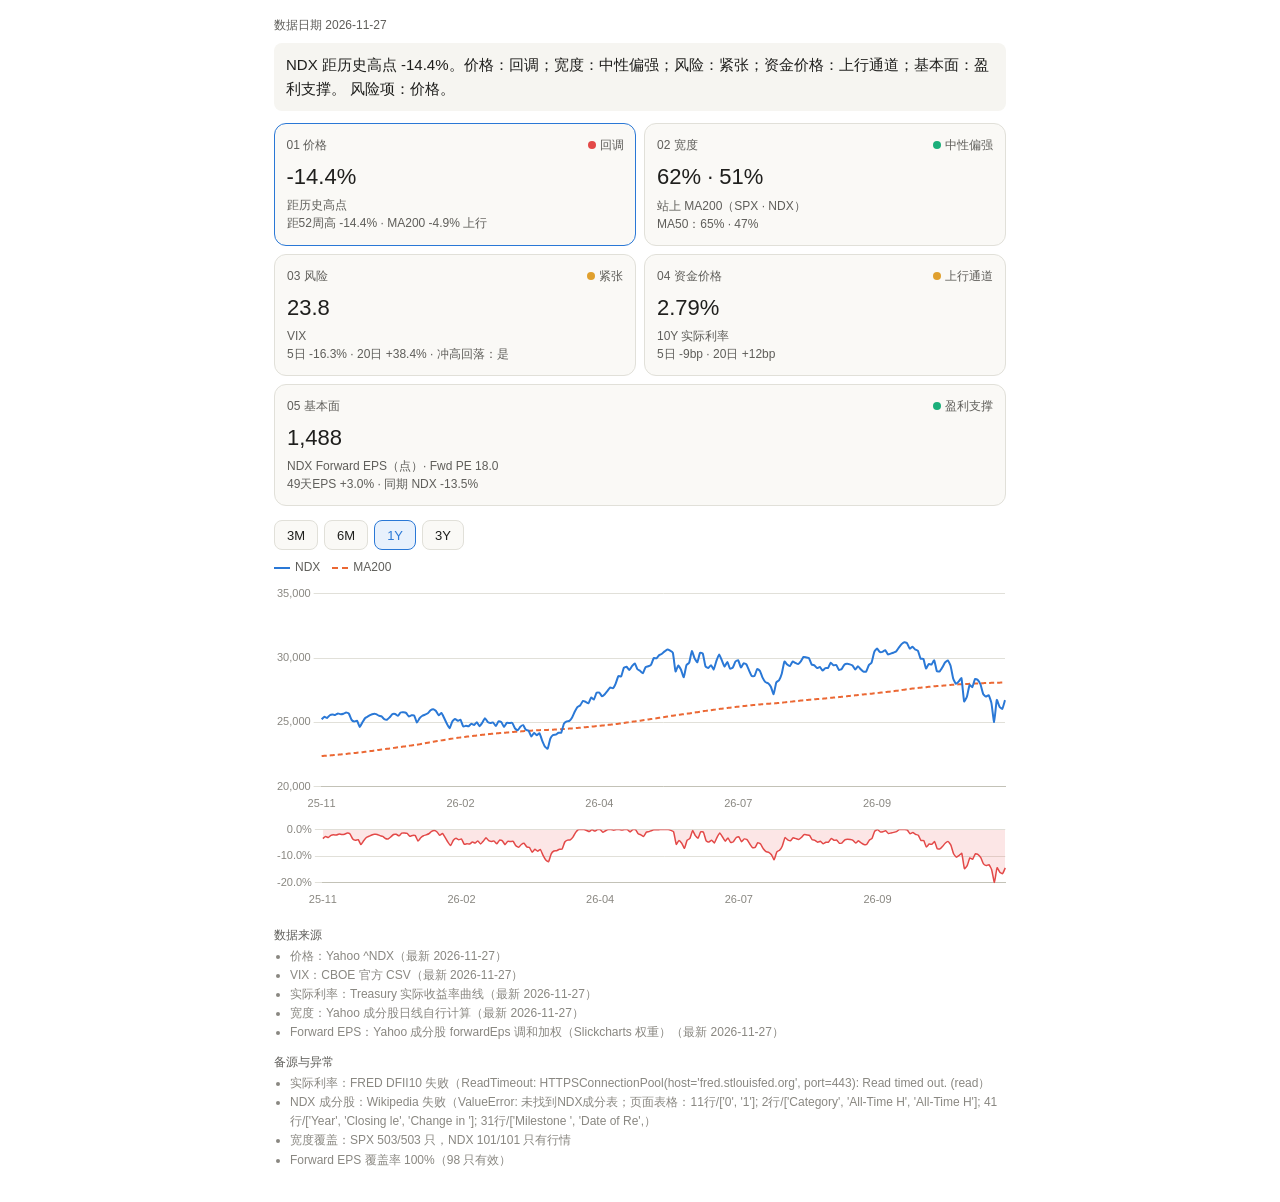
==== commit 9735c707: "Update NDX5S after market close" ====
--- a/reports/latest.html
+++ b/reports/latest.html
@@ -56,7 +56,7 @@
 //# sourceMappingURL=chart.umd.js.map
 </script>
 <script>
-const D={"ndx": [16001.39, 15982.01, 15961.98, 16010.43, 15987.6, 15947.87, 15997.58, 15839.67, 15877.71, 15788.05, 16022.49, 16084.69, 16221.73, 16354.25, 16562.37, 16537.83, 16623.45, 16729.8, 16811.85, 16554.16, 16757.41, 16777.4, 16878.46, 16906.8, 16898.47, 16825.93, 16543.94, 16368.49, 16282.01, 16305.98, 16649.87, 16678.7, 16793.05, 16820.9, 16832.92, 16830.71, 16736.28, 16982.29, 17314.0, 17330.38, 17404.21, 17499.3, 17516.99, 17421.01, 17596.27, 17476.71, 17137.24, 17344.71, 17642.73, 17613.04, 17572.73, 17755.07, 17783.17, 17962.41, 17882.66, 17600.42, 17807.63, 17845.72, 17685.98, 17546.1, 17478.91, 18004.7, 17937.61, 17933.33, 17971.05, 17874.5, 18043.85, 18302.91, 18226.48, 17897.87, 18017.57, 18297.99, 18018.45, 17951.69, 18219.11, 18068.47, 18014.81, 17808.25, 17985.01, 18032.2, 18240.11, 18320.38, 18339.44, 18277.06, 18210.54, 18280.84, 18254.69, 18293.2, 18121.78, 18160.19, 17878.78, 18108.46, 18100.19, 18169.9, 18011.66, 18307.98, 18003.49, 17706.83, 17713.66, 17493.62, 17394.31, 17037.65, 17210.89, 17471.47, 17526.8, 17430.5, 17718.3, 17782.72, 17440.69, 17318.55, 17541.54, 17890.8, 18093.57, 18091.45, 18085.01, 18113.46, 18161.18, 18198.61, 18322.77, 18596.65, 18557.96, 18546.23, 18674.19, 18713.8, 18705.2, 18623.39, 18808.35, 18869.44, 18736.75, 18538.66, 18536.65, 18600.97, 18654.84, 19035.05, 19021.19, 19000.95, 19074.67, 19210.18, 19465.18, 19576.92, 19659.8, 19902.75, 19908.86, 19752.3, 19700.43, 19474.62, 19701.13, 19751.05, 19789.03, 19682.87, 19812.22, 20011.89, 20186.63, 20391.97, 20439.54, 20453.02, 20675.38, 20211.36, 20331.49, 20386.88, 20398.62, 19799.14, 19705.09, 19522.62, 19822.87, 19754.34, 19032.39, 18830.58, 19023.66, 19059.49, 18796.27, 19362.43, 18890.39, 18440.85, 17895.16, 18077.92, 17867.37, 18413.82, 18513.1, 18542.03, 19006.43, 19022.68, 19490.15, 19508.52, 19766.49, 19719.82, 19824.84, 19491.84, 19720.87, 19516.44, 19581.52, 19350.78, 19325.45, 19574.64, 18958.74, 18921.4, 18930.33, 18421.31, 18660.78, 18829.14, 19237.3, 19423.07, 19514.59, 19423.06, 19432.4, 19344.49, 19839.83, 19791.49, 19852.2, 19944.84, 19972.61, 20115.54, 20008.62, 20060.69, 19773.3, 19802.59, 19793.34, 20035.02, 19800.74, 20107.78, 20268.86, 20241.76, 20271.97, 20439.05, 20159.83, 20174.05, 20190.42, 20324.04, 20361.47, 20390.46, 20066.96, 20232.87, 20352.02, 20351.07, 20550.65, 20387.7, 19890.42, 20033.14, 19963.6, 20227.46, 20781.33, 21101.57, 21117.18, 21106.59, 21070.79, 21036.16, 20896.67, 20394.13, 20539.19, 20684.59, 20667.1, 20740.78, 20776.23, 20804.89, 20922.9, 20744.49, 20930.37, 21164.6, 21229.32, 21492.36, 21425.22, 21622.25, 21440.82, 21368.18, 21763.98, 21615.27, 21780.25, 22096.66, 22001.08, 21209.32, 21110.51, 21289.15, 21503.17, 21797.65, 21768.31, 21473.02, 21197.09, 21012.17, 20975.62, 21326.16, 21559.5, 21173.04, 21180.97, 20847.58, 20784.72, 20757.41, 21237.85, 21091.25, 21441.16, 21566.51, 21853.0, 21900.93, 21774.01, 21127.28, 21463.04, 21411.46, 21508.12, 21478.05, 21297.58, 21566.92, 21658.16, 21774.07, 21491.31, 21756.73, 21693.52, 21719.26, 22030.71, 22114.69, 22164.61, 22175.6, 22068.06, 21614.08, 21352.08, 21087.25, 21132.92, 20550.95, 20884.41, 20425.58, 20352.53, 20628.46, 20052.63, 20201.37, 19430.95, 19376.96, 19596.02, 19225.48, 19704.64, 19812.24, 19483.36, 19736.66, 19677.61, 19753.97, 20180.45, 20287.83, 19916.99, 19798.62, 19281.4, 19278.45, 19436.42, 19581.78, 18521.47, 17397.7, 17430.68, 17090.4, 19145.06, 18343.57, 18690.05, 18796.02, 18830.23, 18257.64, 18258.09, 17808.3, 18276.41, 18693.26, 19214.4, 19432.56, 19427.29, 19544.95, 19571.02, 19786.71, 20102.61, 19967.94, 19791.35, 19867.97, 20063.56, 20061.45, 20868.15, 21197.7, 21319.21, 21335.82, 21427.94, 21447.05, 21367.37, 21080.36, 21112.47, 20915.66, 21414.99, 21318.17, 21363.95, 21340.99, 21491.75, 21662.58, 21721.92, 21547.43, 21761.79, 21797.87, 21941.92, 21860.8, 21913.32, 21631.04, 21937.57, 21719.08, 21719.69, 21626.39, 21856.33, 22190.52, 22237.74, 22447.29, 22534.2, 22679.01, 22478.13, 22641.89, 22866.97, 22685.57, 22702.25, 22864.91, 22829.26, 22780.6, 22855.63, 22884.59, 22907.97, 23081.05, 23065.47, 23180.06, 23063.58, 23162.41, 23219.87, 23272.25, 23356.27, 23308.3, 23345.41, 23218.12, 22763.31, 23188.61, 23018.56, 23315.04, 23389.53, 23611.27, 23526.63, 23839.2, 23849.04, 23832.44, 23712.07, 23713.76, 23384.77, 23249.57, 23142.58, 23498.12, 23425.61, 23525.29, 23565.85, 23703.45, 23415.42, 23231.11, 23414.84, 23633.01, 23652.44, 23762.3, 23839.8, 23849.27, 23992.56, 24092.19, 24293.78, 24274.25, 24223.69, 24454.89, 24626.25, 24761.07, 24580.17, 24503.57, 24397.31, 24503.85, 24611.35, 24679.99, 24800.86, 24892.76, 24785.52, 24978.56, 24840.23, 25136.62, 25098.18, 24221.74, 24750.25, 24579.32, 24745.36, 24657.24, 24817.95, 25141.02, 25127.13, 24879.01, 25097.41, 25358.16, 25821.55, 26012.15, 26119.85, 25734.81, 25858.13, 25972.94, 25435.7, 25620.03, 25130.04, 25059.81, 25611.74, 25533.49, 25517.33, 24993.46, 25008.24, 24799.92, 24503.1, 24640.52, 24054.38, 24239.57, 24873.85, 25018.36, 25236.94, 25434.89, 25342.85, 25555.86, 25606.54, 25581.7, 25692.05, 25627.95, 25668.69, 25776.44, 25686.69, 25196.73, 25067.27, 25132.94, 24647.61, 25019.37, 25346.18, 25461.7, 25587.83, 25656.15, 25644.39, 25525.56, 25462.56, 25249.85, 25206.17, 25401.32, 25639.71, 25653.9, 25507.1, 25766.26, 25787.66, 25741.95, 25465.94, 25547.07, 25529.26, 24987.57, 25326.58, 25518.35, 25605.47, 25713.21, 25939.74, 26022.79, 25884.3, 25552.39, 25738.61, 25338.62, 24891.24, 24548.69, 25075.77, 25268.14, 25127.64, 25201.26, 24687.61, 24732.73, 24701.6, 24898.87, 24797.34, 25012.62, 24708.94, 24977.04, 25329.04, 25034.37, 24960.04, 24992.6, 24720.08, 25093.68, 25020.41, 24643.02, 24967.25, 24956.47, 24965.01, 24533.58, 24380.73, 24655.34, 24780.42, 24425.09, 24355.28, 23898.15, 24188.59, 24002.45, 24162.98, 23586.99, 23132.77, 22953.38, 23740.19, 24019.99, 24045.53, 24192.17, 24202.37, 24903.17, 25082.09, 25116.34, 25383.72, 25842.0, 26204.58, 26333.0, 26672.43, 26590.34, 26479.47, 26937.28, 26782.63, 27303.67, 27305.68, 27029.01, 27186.98, 27452.12, 27710.36, 27651.82, 28015.06, 28599.17, 28563.95, 29234.99, 29320.66, 29064.8, 29366.94, 29580.3, 29125.2, 28994.37, 28818.84, 29297.7, 29357.27, 29481.64, 30001.32, 29973.57, 30223.89, 30333.18, 30513.86, 30660.6, 30571.24, 30407.81, 28957.6, 29414.26, 29084.5, 28508.03, 29446.18, 29635.95, 30543.92, 29968.13, 29670.95, 30406.19, 30347.08, 29347.27, 29220.06, 29440.32, 29118.24, 29774.75, 30276.35, 29809.13, 29329.21, 29697.87, 29173.02, 29252.56, 29727.1, 29825.11, 29264.1, 29586.29, 29502.6, 29025.77, 28592.66, 28604.23, 29155.18, 28998.1, 28454.81, 28128.34, 28039.21, 27763.13, 27192.31, 28106.35, 28274.2, 28776.8, 29733.16, 29487.79, 29373.33, 29722.3, 29621.8, 29525.48, 29742.6, 30084.5, 30046.14, 29995.38, 29490.96, 29426.02, 29213.16, 29308.86, 29023.18, 29209.23, 29224.52, 29641.56, 29433.43, 29456.97, 29077.22, 29143.33, 29482.32, 29544.15, 29507.7, 29421.55, 29103.51, 29368.44, 29127.16, 28937.84, 28945.06, 29446.98, 29644.17, 30482.35, 30732.4, 30470.29, 30478.86, 30608.13, 30276.81, 30339.33, 30408.5, 30501.56, 30807.93, 31076.44, 31224.47, 31160.08, 30725.81, 30883.15, 30664.7, 30569.48, 29950.82, 29935.6, 29187.55, 29529.35, 29490.28, 29822.52, 28958.69, 28957.53, 29273.4, 29651.44, 29813.16, 29402.51, 28384.85, 27989.82, 28180.26, 28437.17, 26629.81, 26989.99, 27907.63, 27740.79, 28374.25, 28289.19, 27943.74, 27197.15, 27001.78, 27116.26, 26517.05, 25028.98, 26746.1, 26214.17, 26046.9, 26726.39], "ma200": [14232.16, 14249.6, 14267.5, 14286.03, 14303.45, 14320.24, 14336.79, 14353.77, 14371.37, 14390.01, 14409.79, 14429.31, 14450.57, 14472.06, 14494.66, 14517.65, 14540.55, 14562.74, 14585.29, 14607.3, 14630.01, 14653.92, 14679.16, 14704.08, 14727.57, 14750.44, 14770.26, 14789.5, 14808.1, 14825.92, 14846.33, 14866.08, 14886.21, 14906.95, 14928.06, 14947.98, 14966.85, 14985.85, 15006.68, 15027.83, 15050.02, 15072.2, 15094.53, 15116.82, 15140.55, 15162.39, 15182.68, 15203.96, 15226.72, 15249.34, 15272.28, 15296.05, 15320.11, 15346.3, 15371.68, 15393.88, 15416.69, 15439.76, 15462.62, 15485.2, 15507.69, 15531.41, 15554.64, 15578.3, 15601.42, 15623.84, 15647.36, 15671.81, 15695.81, 15717.35, 15738.27, 15760.74, 15781.59, 15802.98, 15826.05, 15846.7, 15865.29, 15882.55, 15901.21, 15919.16, 15937.63, 15956.45, 15975.35, 15995.22, 16013.85, 16032.62, 16049.97, 16066.93, 16082.51, 16097.38, 16111.36, 16126.55, 16142.71, 16158.35, 16173.95, 16192.05, 16207.33, 16221.05, 16234.91, 16246.49, 16257.41, 16266.58, 16277.19, 16289.36, 16301.77, 16313.33, 16325.38, 16336.44, 16345.81, 16353.84, 16362.34, 16372.66, 16385.8, 16399.13, 16412.31, 16425.07, 16438.38, 16452.05, 16464.91, 16479.11, 16493.31, 16509.18, 16525.79, 16542.98, 16559.47, 16576.22, 16594.75, 16613.46, 16632.0, 16648.67, 16666.16, 16684.78, 16704.48, 16726.18, 16746.6, 16767.06, 16786.7, 16808.66, 16831.28, 16853.9, 16875.32, 16897.52, 16919.56, 16940.87, 16961.83, 16982.34, 17004.56, 17026.91, 17048.55, 17070.51, 17092.83, 17115.52, 17140.44, 17166.27, 17192.52, 17219.93, 17249.84, 17277.39, 17305.2, 17334.41, 17363.5, 17388.98, 17413.93, 17437.36, 17463.64, 17488.53, 17510.08, 17529.37, 17549.25, 17568.89, 17586.66, 17607.55, 17627.03, 17643.37, 17657.24, 17673.08, 17688.5, 17707.77, 17727.31, 17746.29, 17769.41, 17793.98, 17820.53, 17846.39, 17873.18, 17898.45, 17922.98, 17944.94, 17967.77, 17988.87, 18010.21, 18031.03, 18050.01, 18070.47, 18086.2, 18101.72, 18117.21, 18130.12, 18143.29, 18157.77, 18173.95, 18191.15, 18208.92, 18225.98, 18243.2, 18260.19, 18279.4, 18299.16, 18319.03, 18339.81, 18359.56, 18379.72, 18398.65, 18417.18, 18433.24, 18449.56, 18465.41, 18481.94, 18496.88, 18514.65, 18532.21, 18549.53, 18566.5, 18584.16, 18600.47, 18617.21, 18635.44, 18655.22, 18675.61, 18696.04, 18713.12, 18730.89, 18748.69, 18766.34, 18784.93, 18802.71, 18818.48, 18833.74, 18846.98, 18861.47, 18878.36, 18896.37, 18914.37, 18932.8, 18950.17, 18967.97, 18986.76, 19002.01, 19016.49, 19031.85, 19047.32, 19062.25, 19077.22, 19091.43, 19106.63, 19122.35, 19137.96, 19154.56, 19172.27, 19192.01, 19211.74, 19229.82, 19247.34, 19264.52, 19283.48, 19302.18, 19320.87, 19339.83, 19358.71, 19375.26, 19390.73, 19405.69, 19423.11, 19442.34, 19460.08, 19477.11, 19493.02, 19509.04, 19523.99, 19540.46, 19557.06, 19571.32, 19585.53, 19598.38, 19611.25, 19623.64, 19638.55, 19652.54, 19669.14, 19686.17, 19706.04, 19725.0, 19743.37, 19758.16, 19775.42, 19790.93, 19808.46, 19827.31, 19845.23, 19865.6, 19886.92, 19910.6, 19932.0, 19953.43, 19974.26, 19995.71, 20017.27, 20038.93, 20062.55, 20086.83, 20109.47, 20128.08, 20144.37, 20159.35, 20174.59, 20186.78, 20200.4, 20211.53, 20221.68, 20231.84, 20239.31, 20247.59, 20251.37, 20254.69, 20259.14, 20262.15, 20266.63, 20271.35, 20275.08, 20281.07, 20286.78, 20292.54, 20300.17, 20306.43, 20310.91, 20314.9, 20315.93, 20316.28, 20316.13, 20316.16, 20310.46, 20297.94, 20285.55, 20272.24, 20269.46, 20263.81, 20258.75, 20253.98, 20249.18, 20242.06, 20234.28, 20223.27, 20213.72, 20205.22, 20199.1, 20193.99, 20187.75, 20184.42, 20180.62, 20177.62, 20176.14, 20176.98, 20177.41, 20179.14, 20180.34, 20181.88, 20191.06, 20202.89, 20214.37, 20225.75, 20238.91, 20249.33, 20261.72, 20274.92, 20291.0, 20305.19, 20322.93, 20337.45, 20351.71, 20365.7, 20378.13, 20391.33, 20402.49, 20412.68, 20422.66, 20433.05, 20443.63, 20455.48, 20466.44, 20477.01, 20488.79, 20500.63, 20512.61, 20522.86, 20537.35, 20553.7, 20570.24, 20590.37, 20609.73, 20628.98, 20645.19, 20661.28, 20678.04, 20694.35, 20710.7, 20728.31, 20743.25, 20758.2, 20773.22, 20787.91, 20802.59, 20817.42, 20832.7, 20848.3, 20864.75, 20881.55, 20898.68, 20914.87, 20932.65, 20948.65, 20964.03, 20978.91, 20991.37, 21005.12, 21019.41, 21035.12, 21051.11, 21067.55, 21083.37, 21100.62, 21119.53, 21137.53, 21154.33, 21171.14, 21185.31, 21199.62, 21215.88, 21233.21, 21250.52, 21267.01, 21280.93, 21293.94, 21305.43, 21316.05, 21327.77, 21340.76, 21354.53, 21371.38, 21387.88, 21403.7, 21420.33, 21437.09, 21454.67, 21472.02, 21488.52, 21507.08, 21525.56, 21543.54, 21560.29, 21575.35, 21590.21, 21604.62, 21620.47, 21637.03, 21652.21, 21668.6, 21683.63, 21698.04, 21712.23, 21731.87, 21751.81, 21766.47, 21782.71, 21796.61, 21811.5, 21827.42, 21845.52, 21866.17, 21886.93, 21904.69, 21922.38, 21943.31, 21966.51, 21992.33, 22019.01, 22043.89, 22067.0, 22091.4, 22111.38, 22131.64, 22148.03, 22163.82, 22183.01, 22205.04, 22225.31, 22243.22, 22260.73, 22277.33, 22293.36, 22308.73, 22320.71, 22333.04, 22349.95, 22366.26, 22383.98, 22402.56, 22419.12, 22436.32, 22453.53, 22470.56, 22488.68, 22508.75, 22530.33, 22553.78, 22576.55, 22599.78, 22620.69, 22644.23, 22665.7, 22687.66, 22714.13, 22740.43, 22771.21, 22802.61, 22832.85, 22864.35, 22893.14, 22920.33, 22948.94, 22977.27, 23007.08, 23036.58, 23063.21, 23090.6, 23119.95, 23149.67, 23180.59, 23211.94, 23242.4, 23269.43, 23303.46, 23344.06, 23384.93, 23428.05, 23462.02, 23500.42, 23536.39, 23570.17, 23604.71, 23640.12, 23673.28, 23706.98, 23740.98, 23773.86, 23803.42, 23832.27, 23858.57, 23884.51, 23910.16, 23935.72, 23959.19, 23984.42, 24009.0, 24034.55, 24060.88, 24085.74, 24106.2, 24125.18, 24142.18, 24160.97, 24178.93, 24194.91, 24212.91, 24232.29, 24251.55, 24269.64, 24284.47, 24301.16, 24318.24, 24333.66, 24347.98, 24359.16, 24371.49, 24383.76, 24395.77, 24404.72, 24410.67, 24416.13, 24425.27, 24437.21, 24447.75, 24460.12, 24472.53, 24488.92, 24505.04, 24519.67, 24535.4, 24552.38, 24570.73, 24589.0, 24609.97, 24629.71, 24647.77, 24669.03, 24689.44, 24711.63, 24734.01, 24755.25, 24776.91, 24799.75, 24823.76, 24846.61, 24871.36, 24898.46, 24925.96, 24956.32, 24986.83, 25015.79, 25045.84, 25077.2, 25106.1, 25134.98, 25165.26, 25195.8, 25227.5, 25258.33, 25291.39, 25323.2, 25356.69, 25389.16, 25422.48, 25456.62, 25490.92, 25524.39, 25552.25, 25583.08, 25612.79, 25637.84, 25667.94, 25698.49, 25733.38, 25764.71, 25795.98, 25831.86, 25866.52, 25895.09, 25922.93, 25951.32, 25977.71, 26007.34, 26038.76, 26067.34, 26092.52, 26119.64, 26144.38, 26168.37, 26193.88, 26219.2, 26242.62, 26268.03, 26293.56, 26316.17, 26336.07, 26355.69, 26377.47, 26397.99, 26416.34, 26432.09, 26448.08, 26461.22, 26471.69, 26491.11, 26508.73, 26529.72, 26554.66, 26578.81, 26601.59, 26624.49, 26646.96, 26670.2, 26693.42, 26717.05, 26738.18, 26758.09, 26774.95, 26793.41, 26810.18, 26826.86, 26844.8, 26862.74, 26883.22, 26906.12, 26925.23, 26944.85, 26962.65, 26983.4, 27005.77, 27029.49, 27054.51, 27078.42, 27103.66, 27129.31, 27150.58, 27170.17, 27188.71, 27208.77, 27230.28, 27254.91, 27280.54, 27304.99, 27328.92, 27353.82, 27376.86, 27399.68, 27423.28, 27449.81, 27478.51, 27508.23, 27541.11, 27571.82, 27598.72, 27625.82, 27651.21, 27675.77, 27697.31, 27719.36, 27737.98, 27759.38, 27780.8, 27802.91, 27819.5, 27836.02, 27854.85, 27874.28, 27894.4, 27912.71, 27927.3, 27939.51, 27952.77, 27970.02, 27976.53, 27983.89, 27995.4, 28005.54, 28017.71, 28029.04, 28039.34, 28047.57, 28053.88, 28062.77, 28070.9, 28073.3, 28081.65, 28086.38, 28090.98, 28098.6], "dd": [-3.45, -3.57, -3.69, -3.4, -3.53, -3.77, -3.47, -4.43, -4.2, -4.74, -3.32, -2.95, -2.12, -1.32, -0.07, -0.21, 0.0, 0.0, 0.0, -1.53, -0.32, -0.2, 0.0, 0.0, -0.05, -0.48, -2.15, -3.18, -3.7, -3.55, -1.52, -1.35, -0.67, -0.51, -0.44, -0.45, -1.01, 0.0, 0.0, 0.0, 0.0, 0.0, 0.0, -0.55, 0.0, -0.68, -2.61, -1.43, 0.0, -0.17, -0.4, 0.0, 0.0, 0.0, -0.44, -2.02, -0.86, -0.65, -1.54, -2.32, -2.69, 0.0, -0.37, -0.4, -0.19, -0.72, 0.0, 0.0, -0.42, -2.21, -1.56, -0.03, -1.55, -1.92, -0.46, -1.28, -1.57, -2.7, -1.74, -1.48, -0.34, 0.0, 0.0, -0.34, -0.7, -0.32, -0.46, -0.25, -1.19, -0.98, -2.51, -1.26, -1.3, -0.92, -1.79, -0.17, -1.83, -3.45, -3.41, -4.61, -5.15, -7.1, -6.15, -4.73, -4.43, -4.96, -3.39, -3.04, -4.9, -5.57, -4.35, -2.45, -1.34, -1.35, -1.39, -1.23, -0.97, -0.77, -0.09, 0.0, -0.21, -0.27, 0.0, 0.0, -0.05, -0.48, 0.0, 0.0, -0.7, -1.75, -1.76, -1.42, -1.14, 0.0, -0.07, -0.18, 0.0, 0.0, 0.0, 0.0, 0.0, 0.0, 0.0, -0.79, -1.05, -2.18, -1.04, -0.79, -0.6, -1.14, -0.49, 0.0, 0.0, 0.0, 0.0, 0.0, 0.0, -2.24, -1.66, -1.4, -1.34, -4.24, -4.69, -5.58, -4.12, -4.45, -7.95, -8.92, -7.99, -7.82, -9.09, -6.35, -8.63, -10.81, -13.45, -12.56, -13.58, -10.94, -10.46, -10.32, -8.07, -7.99, -5.73, -5.64, -4.4, -4.62, -4.11, -5.72, -4.62, -5.61, -5.29, -6.41, -6.53, -5.32, -8.3, -8.48, -8.44, -10.9, -9.74, -8.93, -6.96, -6.06, -5.61, -6.06, -6.01, -6.44, -4.04, -4.28, -3.98, -3.53, -3.4, -2.71, -3.22, -2.97, -4.36, -4.22, -4.27, -3.1, -4.23, -2.75, -1.97, -2.1, -1.95, -1.14, -2.49, -2.42, -2.35, -1.7, -1.52, -1.38, -2.94, -2.14, -1.56, -1.57, -0.6, -1.39, -3.8, -3.11, -3.44, -2.17, 0.0, 0.0, 0.0, -0.05, -0.22, -0.38, -1.04, -3.42, -2.74, -2.05, -2.13, -1.78, -1.61, -1.48, -0.92, -1.76, -0.88, 0.0, 0.0, 0.0, -0.31, 0.0, -0.84, -1.18, 0.0, -0.68, 0.0, 0.0, -0.43, -4.02, -4.46, -3.65, -2.69, -1.35, -1.49, -2.82, -4.07, -4.91, -5.07, -3.49, -2.43, -4.18, -4.14, -5.65, -5.94, -6.06, -3.89, -4.55, -2.97, -2.4, -1.1, -0.89, -1.46, -4.39, -2.87, -3.1, -2.66, -2.8, -3.62, -2.4, -1.98, -1.46, -2.74, -1.54, -1.82, -1.71, -0.3, 0.0, 0.0, 0.0, -0.48, -2.53, -3.71, -4.91, -4.7, -7.33, -5.82, -7.89, -8.22, -6.98, -9.57, -8.9, -12.38, -12.62, -11.63, -13.3, -11.14, -10.66, -12.14, -11.0, -11.26, -10.92, -9.0, -8.51, -10.19, -10.72, -13.05, -13.06, -12.35, -11.7, -16.48, -21.55, -21.4, -22.93, -13.67, -17.28, -15.72, -15.24, -15.09, -17.67, -17.67, -19.69, -17.58, -15.7, -13.35, -12.37, -12.39, -11.86, -11.75, -10.77, -9.35, -9.96, -10.75, -10.41, -9.52, -9.53, -5.9, -4.41, -3.86, -3.79, -3.37, -3.29, -3.64, -4.94, -4.79, -5.68, -3.43, -3.87, -3.66, -3.76, -3.08, -2.31, -2.05, -2.83, -1.87, -1.7, -1.05, -1.42, -1.18, -2.46, -1.07, -2.06, -2.06, -2.48, -1.44, 0.0, 0.0, 0.0, 0.0, 0.0, -0.89, -0.16, 0.0, -0.79, -0.72, -0.01, -0.16, -0.38, -0.05, 0.0, 0.0, 0.0, -0.07, 0.0, -0.5, -0.08, 0.0, 0.0, 0.0, -0.21, -0.05, -0.59, -2.54, -0.72, -1.45, -0.18, 0.0, 0.0, -0.36, 0.0, 0.0, -0.07, -0.57, -0.57, -1.95, -2.51, -2.96, -1.47, -1.78, -1.36, -1.19, -0.61, -1.82, -2.59, -1.82, -0.91, -0.82, -0.36, -0.04, 0.0, 0.0, 0.0, 0.0, -0.08, -0.29, 0.0, 0.0, 0.0, -0.73, -1.04, -1.47, -1.04, -0.6, -0.33, 0.0, 0.0, -0.43, 0.0, -0.55, 0.0, -0.15, -3.64, -1.54, -2.22, -1.56, -1.91, -1.27, 0.0, -0.06, -1.04, -0.17, 0.0, 0.0, 0.0, 0.0, -1.47, -1.0, -0.56, -2.62, -1.91, -3.79, -4.06, -1.95, -2.24, -2.31, -4.31, -4.26, -5.05, -6.19, -5.66, -7.91, -7.2, -4.77, -4.22, -3.38, -2.62, -2.97, -2.16, -1.97, -2.06, -1.64, -1.88, -1.73, -1.31, -1.66, -3.53, -4.03, -3.78, -5.64, -4.21, -2.96, -2.52, -2.04, -1.78, -1.82, -2.28, -2.52, -3.33, -3.5, -2.75, -1.84, -1.78, -2.35, -1.35, -1.27, -1.45, -2.5, -2.19, -2.26, -4.33, -3.04, -2.3, -1.97, -1.56, -0.69, -0.37, -0.9, -2.17, -1.46, -2.99, -4.7, -6.02, -4.0, -3.26, -3.8, -3.52, -5.48, -5.31, -5.43, -4.67, -5.06, -4.24, -5.4, -4.38, -3.03, -4.16, -4.44, -4.32, -5.36, -3.93, -4.21, -5.65, -4.41, -4.45, -4.42, -6.07, -6.66, -5.61, -5.13, -6.49, -6.76, -8.51, -7.39, -8.11, -7.49, -9.7, -11.44, -12.12, -9.11, -8.04, -7.94, -7.38, -7.34, -4.66, -3.97, -3.84, -2.82, -1.06, 0.0, 0.0, 0.0, -0.31, -0.72, 0.0, -0.57, 0.0, 0.0, -1.01, -0.43, 0.0, 0.0, -0.21, 0.0, 0.0, -0.12, 0.0, 0.0, -0.87, 0.0, 0.0, -1.54, -1.98, -2.57, -0.96, -0.75, -0.33, 0.0, -0.09, 0.0, 0.0, 0.0, 0.0, -0.29, -0.82, -5.55, -4.06, -5.14, -7.02, -3.96, -3.34, -0.38, -2.26, -3.23, -0.83, -1.02, -4.28, -4.7, -3.98, -5.03, -2.89, -1.25, -2.78, -4.34, -3.14, -4.85, -4.59, -3.04, -2.72, -4.55, -3.5, -3.78, -5.33, -6.74, -6.71, -4.91, -5.42, -7.19, -8.26, -8.55, -9.45, -11.31, -8.33, -7.78, -6.14, -3.02, -3.83, -4.2, -3.06, -3.39, -3.7, -2.99, -1.88, -2.0, -2.17, -3.81, -4.03, -4.72, -4.41, -5.34, -4.73, -4.68, -3.32, -4.0, -3.93, -5.16, -4.95, -3.84, -3.64, -3.76, -4.04, -5.08, -4.21, -5.0, -5.62, -5.6, -3.96, -3.32, -0.58, 0.0, -0.85, -0.82, -0.4, -1.48, -1.28, -1.05, -0.75, 0.0, 0.0, 0.0, -0.21, -1.6, -1.09, -1.79, -2.1, -4.08, -4.13, -6.52, -5.43, -5.55, -4.49, -7.26, -7.26, -6.25, -5.04, -4.52, -5.84, -9.09, -10.36, -9.75, -8.93, -14.71, -13.56, -10.62, -11.16, -9.13, -9.4, -10.51, -12.9, -13.52, -13.16, -15.08, -19.84, -14.34, -16.05, -16.58, -14.41], "br": {"s50": [76.5, 78.7, 77.7, 78.3, 78.1, 81.0, 86.2, 85.2, 83.4, 81.2, 82.0, 83.4, 86.4, 85.6, 89.7, 89.1, 87.5, 89.1, 90.5, 85.5, 88.9, 89.9, 90.3, 89.7, 89.7, 90.1, 91.7, 91.3, 88.7, 87.7, 91.1, 87.1, 86.5, 85.5, 84.4, 81.2, 73.7, 75.2, 77.4, 77.6, 78.4, 74.1, 78.2, 77.4, 78.8, 78.0, 66.9, 72.9, 67.3, 61.6, 66.1, 66.3, 66.1, 65.7, 68.5, 56.6, 59.2, 66.7, 63.6, 63.2, 66.5, 68.5, 70.7, 65.1, 67.5, 68.7, 70.9, 72.1, 74.3, 71.7, 76.2, 78.2, 79.8, 83.0, 80.6, 82.0, 76.0, 73.3, 73.9, 75.8, 79.6, 82.0, 78.0, 77.0, 75.2, 84.0, 85.7, 81.4, 76.6, 76.4, 68.9, 74.1, 74.9, 76.0, 61.6, 60.0, 47.7, 38.4, 33.5, 31.7, 32.3, 37.2, 41.8, 47.1, 47.7, 44.8, 48.5, 52.3, 41.4, 40.8, 43.6, 44.8, 53.3, 55.2, 53.5, 59.8, 60.6, 60.8, 64.4, 67.3, 66.1, 67.3, 65.5, 64.6, 60.8, 50.7, 53.9, 47.9, 42.0, 46.5, 54.4, 52.6, 51.0, 53.9, 53.2, 51.4, 53.8, 49.6, 52.8, 51.8, 47.6, 50.4, 53.4, 56.2, 57.0, 62.2, 53.8, 49.8, 52.8, 50.8, 44.6, 49.4, 49.2, 47.8, 48.4, 47.0, 54.0, 65.7, 72.3, 70.7, 78.3, 76.7, 70.5, 65.1, 71.1, 69.3, 59.4, 61.6, 69.7, 69.9, 68.5, 72.9, 62.0, 53.8, 42.0, 47.8, 45.0, 53.2, 57.2, 53.6, 58.4, 59.2, 66.7, 69.1, 73.5, 70.3, 74.7, 72.1, 79.1, 77.1, 76.3, 75.7, 77.3, 80.9, 70.1, 68.5, 65.7, 57.0, 63.1, 62.7, 65.7, 69.7, 72.7, 75.1, 77.3, 75.1, 84.5, 79.1, 81.9, 81.5, 77.5, 82.7, 84.3, 85.7, 80.5, 78.5, 74.5, 77.1, 69.9, 71.7, 76.3, 73.3, 78.9, 82.3, 79.1, 79.9, 77.7, 79.1, 72.3, 67.9, 66.9, 64.5, 59.0, 61.6, 56.8, 57.4, 50.0, 52.0, 51.6, 57.6, 65.3, 67.5, 68.5, 67.5, 65.1, 65.9, 62.0, 58.0, 60.4, 56.8, 59.2, 64.7, 66.5, 71.5, 72.7, 73.5, 73.9, 71.7, 67.3, 66.5, 62.9, 62.0, 61.6, 57.2, 54.8, 54.0, 51.4, 48.6, 42.2, 22.5, 23.9, 29.1, 29.3, 35.1, 34.9, 29.9, 22.3, 22.5, 21.3, 27.7, 27.1, 27.3, 28.1, 19.7, 21.9, 27.5, 35.1, 40.6, 44.6, 55.8, 52.2, 55.4, 55.4, 62.7, 56.4, 53.0, 58.8, 53.2, 50.0, 50.4, 55.4, 55.8, 53.6, 54.4, 55.8, 51.0, 57.4, 57.6, 60.6, 61.2, 59.2, 53.2, 53.8, 52.8, 53.0, 48.6, 54.0, 46.4, 40.4, 44.8, 41.0, 45.4, 40.0, 32.1, 29.7, 26.5, 32.5, 38.0, 36.1, 39.6, 37.6, 33.1, 39.2, 39.8, 41.4, 38.8, 33.7, 38.0, 39.6, 40.8, 30.3, 11.0, 6.4, 5.8, 15.3, 14.1, 18.5, 24.1, 24.3, 20.5, 23.7, 15.3, 23.5, 27.1, 34.1, 34.3, 36.5, 41.9, 43.9, 43.5, 59.1, 57.3, 54.3, 58.1, 63.1, 64.7, 74.3, 72.3, 67.9, 76.8, 82.2, 81.8, 81.8, 69.5, 65.9, 65.3, 76.2, 68.7, 70.7, 73.5, 72.1, 74.9, 74.3, 71.5, 76.4, 77.0, 80.2, 79.2, 81.6, 75.4, 77.4, 70.9, 68.1, 68.7, 74.7, 78.0, 70.3, 73.1, 74.5, 76.8, 83.4, 79.0, 81.4, 76.6, 75.8, 75.8, 76.8, 71.3, 74.1, 63.9, 66.7, 69.9, 70.7, 66.5, 75.6, 78.0, 74.3, 76.2, 70.5, 69.5, 64.3, 60.1, 52.3, 57.1, 57.1, 54.1, 56.5, 59.1, 56.7, 62.7, 67.5, 64.1, 61.1, 61.1, 65.7, 65.3, 62.7, 72.7, 66.5, 66.3, 67.7, 66.5, 65.7, 59.7, 58.9, 61.1, 60.5, 61.1, 59.7, 57.7, 65.9, 62.1, 58.3, 54.5, 57.1, 59.9, 60.3, 57.9, 60.5, 56.7, 52.5, 58.3, 58.5, 60.7, 59.3, 59.3, 62.9, 61.1, 58.1, 58.3, 53.1, 39.7, 45.1, 51.5, 51.5, 42.5, 46.9, 54.5, 56.1, 52.3, 54.3, 54.7, 58.7, 49.7, 43.9, 43.5, 43.3, 41.3, 41.1, 42.3, 40.5, 45.7, 47.9, 51.3, 53.5, 45.7, 44.3, 38.1, 38.7, 37.1, 32.3, 41.1, 42.9, 53.1, 57.5, 61.3, 53.9, 52.9, 55.3, 57.5, 56.7, 51.3, 49.3, 55.9, 61.3, 59.7, 61.7, 57.7, 59.7, 58.1, 58.1, 62.3, 62.7, 63.1, 63.5, 65.3, 62.7, 57.1, 60.3, 63.1, 67.9, 63.4, 71.0, 72.0, 71.4, 68.4, 72.6, 73.4, 72.6, 64.2, 69.8, 69.4, 67.2, 70.2, 67.2, 62.6, 64.0, 66.6, 66.8, 63.0, 67.6, 64.8, 68.6, 68.0, 68.6, 66.6, 61.4, 63.2, 64.6, 66.6, 64.4, 66.0, 61.4, 62.2, 63.0, 65.8, 63.2, 61.8, 57.0, 58.6, 52.0, 45.0, 44.8, 41.8, 39.8, 32.8, 33.0, 34.8, 36.0, 30.2, 29.0, 20.8, 25.0, 25.6, 28.0, 23.0, 20.0, 20.2, 24.8, 27.8, 30.8, 34.4, 30.8, 50.0, 51.0, 45.2, 51.6, 55.0, 53.2, 54.4, 62.2, 63.4, 59.2, 56.6, 56.8, 54.2, 53.0, 54.0, 51.0, 57.2, 56.2, 53.2, 54.8, 57.2, 55.2, 53.4, 51.8, 52.8, 47.6, 48.6, 46.4, 53.2, 49.2, 54.6, 56.6, 59.4, 57.8, 57.6, 58.2, 56.0, 53.6, 53.8, 51.8, 57.4, 55.8, 54.0, 59.4, 52.2, 57.6, 62.0, 65.0, 66.6, 55.8, 57.0, 56.6, 60.6, 63.8, 63.8, 64.0, 64.8, 62.8, 64.2, 67.4, 69.2, 68.0, 64.6, 65.4, 68.8, 66.0, 64.0, 62.2, 67.4, 64.6, 62.2, 59.8, 62.8, 59.4, 65.4, 69.4, 72.2, 66.2, 64.4, 63.0, 65.6, 68.8, 68.0, 65.1, 66.7, 66.3, 64.5, 65.9, 69.1, 70.9, 62.5, 61.1, 61.9, 54.9, 58.3, 60.7, 59.0, 59.2, 54.2, 53.6, 50.8, 46.8, 48.4, 51.6, 48.4, 43.6, 38.4, 34.3, 39.8, 39.4, 36.1, 33.1, 32.3, 29.5, 31.5, 31.7, 29.5, 26.5, 27.7, 25.3, 25.7, 21.5, 23.3, 24.9, 28.5, 30.3, 29.5, 33.5, 36.5, 37.5, 39.6, 35.9, 44.8, 45.6, 44.2, 53.2, 55.6, 61.4, 59.0, 60.6, 62.0, 58.8, 65.7, 61.4, 66.9, 66.3, 71.9, 62.7, 62.9, 69.7, 69.7, 72.5, 70.7, 71.9, 65.3, 58.2, 56.8, 50.0, 42.9, 52.7, 55.7, 59.7, 64.7], "s200": [61.7, 63.8, 62.1, 62.8, 65.0, 66.0, 72.1, 71.9, 67.6, 68.0, 69.2, 71.5, 73.3, 72.7, 78.9, 81.2, 77.7, 78.5, 82.0, 76.1, 78.7, 79.4, 81.2, 81.4, 82.4, 82.4, 83.4, 81.4, 80.4, 81.2, 81.6, 80.8, 81.0, 79.6, 79.8, 77.7, 74.3, 75.3, 75.3, 75.5, 75.3, 74.3, 76.3, 77.1, 78.9, 78.1, 75.5, 80.0, 75.5, 72.7, 75.3, 75.7, 74.7, 74.9, 76.5, 71.9, 74.3, 76.1, 74.5, 74.3, 77.5, 78.7, 79.6, 76.7, 77.7, 77.1, 80.0, 79.1, 79.6, 78.1, 80.0, 81.8, 82.4, 84.4, 83.4, 83.4, 81.6, 80.8, 81.6, 83.2, 83.6, 84.0, 82.8, 82.4, 81.2, 86.4, 87.7, 86.0, 85.0, 83.0, 81.8, 82.0, 83.0, 85.8, 79.8, 79.1, 75.1, 73.3, 71.9, 72.5, 72.3, 74.1, 77.9, 79.6, 79.6, 78.9, 77.9, 80.0, 76.1, 74.3, 76.1, 77.3, 78.9, 80.2, 78.9, 81.2, 82.2, 81.8, 82.6, 83.0, 83.4, 84.2, 84.2, 83.0, 82.0, 77.1, 77.5, 74.7, 71.3, 71.9, 75.7, 75.9, 75.1, 75.1, 74.3, 72.9, 73.5, 72.5, 73.5, 73.3, 71.9, 73.1, 73.5, 74.1, 75.5, 76.1, 74.5, 72.5, 72.9, 73.9, 71.1, 70.6, 70.4, 70.0, 69.8, 68.8, 72.1, 74.9, 78.5, 78.5, 82.4, 83.2, 80.6, 78.3, 79.4, 76.6, 76.0, 76.4, 80.6, 79.6, 80.6, 82.4, 77.8, 71.5, 64.8, 67.1, 64.2, 70.9, 70.9, 68.5, 71.9, 71.1, 75.8, 76.4, 78.2, 77.0, 79.6, 77.8, 80.2, 80.6, 80.0, 78.8, 79.2, 81.6, 77.6, 76.2, 73.5, 70.3, 73.7, 72.7, 73.1, 74.5, 76.6, 76.8, 78.4, 78.0, 81.8, 78.6, 79.4, 80.2, 77.4, 81.0, 83.4, 82.6, 79.6, 79.4, 77.6, 79.6, 76.6, 76.2, 78.6, 77.8, 80.2, 82.6, 81.2, 82.6, 81.6, 82.4, 80.4, 78.6, 77.0, 75.8, 74.9, 76.6, 75.8, 74.5, 71.9, 72.5, 73.7, 74.7, 77.2, 77.0, 77.0, 76.4, 74.7, 74.7, 74.5, 71.3, 72.7, 71.9, 72.5, 74.3, 75.4, 79.0, 78.0, 78.6, 78.6, 79.0, 77.4, 77.2, 75.8, 75.4, 75.6, 72.7, 71.3, 70.9, 70.3, 67.5, 66.9, 59.0, 58.6, 60.8, 61.0, 62.4, 62.4, 61.8, 59.8, 60.0, 58.8, 60.0, 58.9, 57.9, 59.3, 54.9, 57.4, 61.0, 61.4, 64.1, 64.3, 66.5, 65.5, 65.5, 65.5, 69.1, 67.5, 65.3, 67.5, 66.1, 64.7, 64.3, 65.5, 63.9, 63.3, 63.7, 64.1, 61.8, 63.9, 63.3, 64.7, 65.9, 65.1, 62.0, 62.4, 63.1, 61.8, 59.8, 61.8, 59.2, 52.4, 55.4, 51.0, 54.2, 47.2, 42.8, 41.0, 36.7, 42.0, 47.4, 45.0, 47.6, 46.4, 44.0, 50.8, 50.4, 49.8, 47.4, 42.6, 44.8, 45.2, 49.2, 36.7, 22.9, 19.7, 18.5, 31.5, 26.5, 29.1, 31.9, 31.5, 29.3, 31.3, 25.9, 30.3, 30.9, 34.7, 35.9, 36.1, 37.8, 37.8, 39.2, 44.8, 44.2, 41.4, 44.8, 45.8, 45.4, 54.6, 55.0, 54.0, 58.0, 60.8, 59.6, 58.0, 52.0, 51.8, 48.8, 54.8, 51.8, 52.4, 53.4, 52.6, 53.8, 53.4, 51.4, 54.8, 54.8, 57.0, 55.6, 56.2, 52.4, 56.0, 52.2, 51.4, 52.2, 55.4, 57.6, 53.8, 58.0, 59.0, 60.4, 64.9, 66.3, 67.7, 64.3, 65.5, 66.5, 67.9, 66.3, 64.9, 60.4, 62.7, 64.1, 64.5, 63.9, 69.9, 71.1, 69.7, 70.7, 67.9, 68.1, 64.9, 61.8, 58.8, 62.7, 60.8, 60.2, 60.2, 61.6, 60.8, 63.7, 68.7, 65.9, 65.1, 64.3, 67.7, 67.5, 66.9, 73.1, 69.5, 69.9, 70.5, 69.7, 69.9, 68.5, 68.1, 69.5, 69.3, 67.7, 66.5, 65.9, 70.5, 68.5, 66.1, 65.7, 65.5, 65.9, 66.1, 66.5, 66.3, 66.1, 64.3, 66.5, 67.5, 68.5, 69.5, 68.9, 69.7, 68.5, 68.3, 68.1, 66.5, 59.0, 63.1, 66.5, 64.9, 61.2, 63.5, 66.5, 68.1, 68.1, 68.9, 67.3, 67.3, 64.5, 58.2, 58.4, 58.6, 57.8, 58.4, 57.6, 55.4, 58.6, 59.0, 61.8, 61.6, 60.6, 60.6, 56.4, 57.2, 56.0, 53.0, 58.0, 58.0, 62.2, 62.7, 63.5, 62.3, 60.7, 63.5, 62.9, 64.7, 61.9, 60.5, 62.1, 65.5, 65.5, 65.5, 63.9, 63.9, 64.5, 62.9, 64.7, 63.5, 64.7, 64.7, 65.3, 65.3, 62.1, 62.5, 64.1, 66.5, 63.7, 67.1, 69.3, 68.7, 68.1, 70.3, 71.9, 70.7, 66.7, 70.5, 70.3, 70.1, 70.7, 69.3, 68.7, 68.9, 68.7, 67.5, 65.7, 69.3, 67.7, 69.3, 69.5, 69.9, 69.9, 66.9, 67.9, 66.7, 68.7, 67.5, 68.1, 66.3, 66.9, 66.3, 68.1, 68.3, 68.1, 64.1, 63.7, 61.3, 58.3, 58.5, 55.9, 54.9, 51.7, 51.1, 52.7, 52.5, 49.9, 49.5, 46.5, 49.5, 49.7, 49.7, 48.5, 44.7, 45.5, 49.5, 49.9, 50.1, 49.9, 50.5, 56.5, 57.9, 54.5, 57.7, 58.5, 57.1, 57.3, 62.5, 61.5, 58.9, 59.1, 59.3, 57.9, 57.9, 58.1, 56.9, 58.9, 58.7, 55.9, 56.7, 58.5, 57.7, 56.5, 55.9, 56.5, 55.5, 56.1, 53.3, 57.3, 55.3, 57.5, 58.3, 60.1, 60.3, 59.5, 60.5, 59.9, 56.1, 56.7, 56.9, 59.7, 59.9, 58.5, 61.5, 59.9, 61.5, 62.3, 63.1, 64.5, 61.9, 61.7, 60.9, 62.1, 63.9, 63.1, 65.3, 63.5, 62.3, 64.3, 67.9, 68.1, 68.3, 65.1, 65.5, 67.9, 68.3, 67.1, 67.3, 71.1, 68.9, 66.9, 66.1, 66.7, 66.1, 66.9, 70.5, 72.3, 70.3, 69.9, 68.7, 70.9, 72.9, 72.5, 72.1, 74.1, 73.5, 72.9, 72.5, 75.4, 75.2, 72.2, 72.2, 75.6, 74.0, 73.2, 75.0, 73.0, 73.4, 71.4, 72.2, 69.0, 66.2, 67.0, 69.2, 67.6, 63.4, 60.4, 58.2, 60.0, 59.8, 57.2, 54.0, 54.0, 53.0, 52.8, 51.0, 49.8, 47.6, 49.0, 48.0, 45.6, 42.4, 44.2, 46.0, 47.8, 50.2, 47.2, 50.4, 50.0, 52.4, 51.8, 51.2, 54.4, 55.0, 51.8, 55.8, 56.4, 60.0, 58.6, 60.6, 61.8, 61.4, 65.4, 61.6, 66.0, 64.4, 69.4, 61.4, 58.8, 66.8, 65.8, 66.8, 65.2, 67.0, 62.0, 58.2, 58.2, 52.4, 48.7, 55.7, 55.7, 58.5, 62.3], "n50": [78.9, 81.1, 81.1, 83.2, 82.1, 83.2, 87.4, 86.3, 81.1, 78.9, 83.2, 85.3, 86.3, 87.4, 88.4, 89.5, 90.5, 92.6, 94.7, 91.6, 93.7, 92.6, 92.6, 91.6, 91.6, 91.6, 88.4, 86.3, 83.2, 82.1, 87.4, 82.1, 81.1, 84.2, 84.2, 83.2, 76.8, 81.1, 85.3, 85.3, 86.3, 81.1, 85.3, 80.0, 84.2, 81.1, 72.6, 75.8, 74.7, 72.6, 80.0, 78.9, 78.9, 73.7, 75.8, 66.3, 68.4, 69.5, 65.3, 66.3, 70.5, 72.6, 69.5, 66.3, 66.3, 64.2, 67.4, 69.5, 70.5, 62.1, 67.4, 70.5, 69.5, 71.6, 71.6, 71.6, 69.5, 62.1, 64.2, 65.3, 71.6, 73.7, 70.5, 67.4, 66.3, 70.5, 76.8, 68.4, 61.1, 57.9, 53.7, 58.9, 56.8, 58.9, 51.6, 54.7, 41.1, 32.6, 34.7, 26.3, 23.2, 20.0, 22.1, 29.5, 33.7, 30.5, 41.1, 44.2, 32.6, 32.6, 38.9, 43.2, 54.7, 54.7, 51.6, 53.7, 53.7, 54.7, 56.8, 63.2, 63.2, 64.2, 67.4, 64.2, 63.2, 60.0, 61.1, 56.8, 52.6, 53.1, 54.2, 53.1, 55.2, 61.5, 63.5, 63.5, 65.6, 63.5, 64.6, 64.6, 64.6, 68.8, 66.7, 68.8, 71.9, 70.8, 72.9, 67.7, 71.9, 68.8, 64.6, 69.8, 72.9, 70.8, 72.9, 68.8, 68.8, 72.9, 76.0, 75.0, 78.1, 64.6, 58.3, 56.2, 65.6, 60.4, 39.6, 39.6, 45.8, 46.9, 42.7, 52.1, 40.6, 35.4, 25.0, 30.2, 29.2, 36.5, 41.7, 41.7, 45.8, 49.0, 59.4, 57.3, 62.5, 61.5, 65.6, 58.3, 65.6, 60.4, 60.4, 59.4, 60.4, 64.6, 54.2, 51.0, 52.1, 41.7, 51.0, 52.1, 59.4, 62.5, 66.7, 61.5, 67.7, 62.5, 80.2, 71.9, 76.0, 79.2, 78.1, 84.4, 87.5, 87.5, 78.1, 80.2, 77.1, 78.1, 67.7, 76.0, 80.2, 80.2, 83.3, 86.5, 76.0, 74.0, 71.9, 79.2, 69.8, 68.8, 63.5, 65.6, 68.8, 66.7, 67.7, 66.7, 55.2, 59.4, 54.2, 59.4, 66.7, 72.9, 71.9, 64.6, 64.6, 63.5, 64.6, 54.2, 58.3, 55.2, 57.3, 62.5, 60.4, 64.6, 67.7, 66.7, 66.7, 66.7, 64.6, 65.6, 61.5, 62.5, 61.5, 58.3, 60.4, 56.2, 55.2, 55.2, 53.1, 42.7, 40.6, 40.6, 42.7, 49.0, 47.9, 42.7, 37.5, 33.0, 36.1, 43.3, 43.3, 42.3, 42.3, 28.9, 25.8, 28.9, 42.3, 40.2, 50.5, 57.7, 62.9, 63.9, 61.9, 54.6, 56.7, 58.8, 63.9, 59.8, 57.7, 53.6, 58.8, 62.9, 58.8, 61.9, 63.9, 64.9, 70.1, 69.1, 72.2, 68.0, 68.0, 60.8, 57.7, 52.6, 59.8, 45.4, 51.5, 45.4, 40.2, 46.4, 36.1, 40.2, 26.8, 22.7, 22.7, 20.6, 23.7, 29.9, 27.8, 30.9, 26.8, 25.8, 33.0, 35.1, 35.1, 34.0, 26.8, 29.9, 29.9, 32.0, 27.8, 8.2, 4.1, 4.1, 12.4, 11.3, 16.5, 23.7, 26.8, 19.6, 23.7, 16.5, 22.7, 27.8, 32.0, 35.7, 39.8, 43.9, 49.0, 50.0, 68.4, 67.3, 63.3, 64.3, 65.3, 67.3, 80.6, 80.6, 80.6, 84.7, 85.7, 83.7, 83.7, 80.6, 78.6, 74.5, 80.6, 78.6, 77.6, 80.6, 78.6, 84.7, 84.7, 80.6, 86.7, 86.9, 86.9, 85.9, 84.8, 80.8, 82.8, 76.8, 72.7, 73.7, 78.8, 82.8, 79.8, 79.8, 77.8, 82.8, 83.8, 80.8, 86.9, 81.8, 80.8, 82.8, 76.8, 74.7, 78.8, 73.7, 71.7, 72.7, 74.7, 75.8, 76.8, 77.8, 75.8, 76.8, 75.8, 72.7, 67.7, 58.6, 52.5, 55.6, 52.5, 52.5, 53.5, 58.6, 57.6, 61.6, 64.6, 59.6, 55.6, 57.6, 57.6, 56.6, 52.5, 63.6, 54.5, 54.5, 58.6, 62.6, 56.6, 48.5, 49.5, 52.5, 54.5, 53.5, 53.5, 52.5, 53.5, 54.5, 53.5, 50.5, 54.5, 59.6, 62.6, 57.6, 60.6, 55.6, 51.5, 55.6, 58.6, 57.6, 60.6, 65.7, 63.6, 64.6, 61.6, 63.6, 62.6, 52.5, 54.5, 57.6, 58.6, 52.5, 59.6, 65.7, 69.7, 64.6, 65.7, 69.7, 74.7, 68.7, 62.6, 58.6, 60.6, 56.6, 53.5, 53.5, 47.5, 50.5, 51.5, 52.5, 53.5, 44.4, 43.4, 39.4, 37.4, 40.4, 31.3, 32.3, 37.4, 41.4, 44.4, 46.5, 42.4, 52.5, 55.6, 56.6, 58.6, 53.5, 51.5, 59.6, 60.6, 53.5, 54.5, 55.6, 54.5, 56.6, 57.6, 60.6, 60.6, 60.6, 60.6, 61.6, 58.6, 52.5, 47.5, 53.5, 59.6, 57.6, 59.6, 60.6, 62.6, 60.6, 60.6, 60.6, 58.6, 52.5, 59.6, 60.6, 62.6, 62.6, 65.7, 63.6, 60.6, 58.6, 57.6, 55.6, 55.6, 51.5, 57.6, 58.6, 55.6, 53.5, 51.5, 52.5, 52.5, 53.5, 55.6, 53.5, 53.5, 54.5, 56.6, 57.6, 53.5, 53.5, 47.5, 54.5, 46.5, 40.4, 49.5, 45.5, 46.5, 34.3, 33.3, 36.4, 42.4, 32.3, 32.3, 23.2, 26.3, 25.3, 31.3, 19.2, 18.2, 15.2, 24.2, 29.3, 33.3, 36.4, 33.3, 53.5, 53.5, 50.5, 52.5, 57.6, 62.6, 66.7, 69.7, 71.7, 68.7, 70.7, 68.7, 67.7, 63.6, 60.6, 60.6, 68.7, 71.7, 67.7, 66.7, 63.6, 66.7, 62.6, 59.6, 60.6, 56.6, 56.6, 57.6, 61.6, 58.6, 63.6, 64.6, 66.7, 60.6, 58.6, 66.7, 62.6, 66.7, 60.6, 62.6, 67.7, 53.5, 58.6, 53.5, 45.5, 51.5, 54.5, 64.6, 61.6, 51.5, 57.6, 50.5, 54.5, 57.6, 54.5, 50.5, 50.5, 51.5, 57.6, 56.6, 60.6, 53.5, 56.6, 56.6, 59.6, 50.5, 53.5, 49.5, 50.5, 43.4, 42.4, 43.4, 46.5, 38.4, 38.4, 47.5, 50.5, 47.5, 45.5, 46.5, 48.5, 58.6, 54.5, 50.5, 50.5, 55.6, 52.5, 57.6, 62.6, 64.6, 58.6, 59.6, 59.6, 51.5, 52.5, 51.0, 50.5, 50.5, 47.5, 49.5, 49.5, 44.6, 45.5, 47.5, 45.5, 48.5, 39.6, 37.6, 40.6, 39.6, 34.7, 32.7, 32.7, 32.7, 39.6, 46.5, 44.6, 42.6, 46.5, 46.5, 47.5, 47.5, 44.6, 43.6, 48.5, 49.5, 51.5, 49.5, 50.5, 50.5, 48.5, 40.6, 50.5, 39.6, 43.6, 52.5, 56.4, 50.5, 50.5, 52.5, 53.5, 54.5, 51.5, 48.5, 49.5, 48.5, 53.5, 47.5, 46.5, 53.5, 52.5, 54.5, 55.4, 54.5, 49.5, 43.6, 42.6, 40.6, 32.0, 42.0, 42.0, 43.0, 47.0], "n200": [80.9, 83.0, 81.9, 80.9, 79.8, 80.9, 83.0, 83.0, 80.9, 78.7, 80.9, 80.9, 83.0, 83.0, 87.2, 89.4, 86.2, 90.4, 91.5, 85.1, 87.2, 91.5, 91.5, 91.5, 91.5, 91.5, 93.6, 92.6, 91.5, 90.4, 90.4, 89.4, 90.4, 87.2, 88.3, 85.1, 84.0, 85.1, 86.2, 87.2, 87.2, 85.1, 85.1, 86.2, 89.4, 87.2, 81.9, 85.1, 81.9, 79.8, 84.0, 84.0, 79.8, 84.0, 83.0, 79.8, 80.9, 84.0, 80.9, 81.9, 80.9, 84.0, 81.9, 83.0, 81.9, 79.8, 83.0, 85.1, 83.0, 79.8, 79.8, 81.9, 83.0, 84.0, 84.0, 85.1, 84.0, 81.9, 85.1, 86.2, 86.2, 87.2, 87.2, 85.1, 83.0, 85.1, 85.1, 86.2, 85.1, 81.9, 81.9, 80.9, 80.9, 84.0, 79.8, 80.9, 77.7, 75.5, 75.5, 74.5, 73.4, 73.4, 78.7, 78.7, 78.7, 78.7, 76.6, 79.8, 75.5, 76.6, 76.6, 77.7, 77.7, 79.8, 78.7, 78.7, 79.8, 79.8, 79.8, 80.9, 81.9, 83.0, 84.0, 81.9, 81.9, 78.7, 78.7, 77.7, 75.5, 73.4, 76.6, 73.4, 74.5, 73.4, 71.3, 71.3, 73.4, 74.5, 76.6, 76.6, 73.4, 77.7, 78.7, 77.7, 80.9, 79.8, 78.7, 75.5, 76.6, 77.7, 76.8, 77.9, 76.8, 75.8, 76.8, 75.8, 75.8, 75.8, 77.9, 81.1, 85.3, 85.3, 81.1, 81.1, 82.1, 74.7, 73.7, 72.6, 76.8, 73.7, 74.7, 81.1, 71.6, 61.1, 52.6, 56.8, 53.7, 65.3, 63.2, 60.0, 67.4, 67.4, 78.9, 77.9, 81.1, 81.1, 83.2, 81.1, 80.0, 76.8, 77.9, 74.7, 73.7, 80.0, 72.6, 69.5, 68.4, 61.1, 66.3, 67.4, 67.4, 67.4, 69.5, 68.4, 71.6, 70.5, 77.9, 72.6, 72.6, 74.7, 73.7, 75.8, 76.8, 75.8, 72.6, 73.7, 73.7, 75.8, 71.6, 72.6, 76.8, 73.7, 81.1, 84.2, 76.8, 75.8, 75.8, 76.8, 75.8, 75.8, 70.5, 68.4, 71.6, 72.6, 72.6, 68.4, 62.1, 62.1, 63.2, 64.2, 75.8, 75.8, 75.8, 73.7, 73.7, 71.6, 70.5, 63.2, 64.2, 63.2, 64.2, 65.3, 67.4, 72.6, 73.7, 70.5, 71.6, 73.7, 73.7, 74.7, 71.6, 71.6, 71.6, 69.5, 68.4, 68.4, 66.3, 64.2, 63.2, 57.9, 56.8, 56.8, 57.9, 61.1, 60.0, 60.0, 56.8, 56.8, 55.8, 58.3, 59.4, 56.2, 60.4, 57.3, 56.2, 60.4, 62.5, 62.5, 64.6, 65.6, 67.7, 69.8, 64.6, 62.5, 63.5, 63.5, 64.6, 62.5, 64.6, 63.5, 68.8, 64.6, 63.5, 64.6, 63.5, 64.6, 65.6, 67.7, 70.8, 75.0, 72.9, 74.0, 67.7, 66.7, 63.5, 60.4, 60.4, 57.3, 51.0, 55.2, 52.1, 51.0, 44.8, 40.6, 40.6, 35.4, 40.6, 45.8, 41.7, 42.7, 43.8, 42.7, 50.0, 51.0, 49.0, 46.9, 43.8, 42.7, 42.7, 43.8, 39.6, 22.9, 22.9, 19.8, 39.6, 34.4, 35.4, 35.4, 35.4, 35.4, 36.5, 30.2, 34.4, 34.4, 38.5, 40.6, 39.6, 43.8, 43.8, 44.8, 52.1, 52.1, 47.9, 51.0, 53.1, 51.0, 66.7, 68.8, 67.7, 69.8, 70.8, 69.8, 69.8, 64.6, 66.7, 59.4, 66.7, 64.6, 63.5, 62.5, 62.5, 65.6, 64.6, 62.5, 68.8, 70.8, 77.1, 72.9, 72.9, 66.7, 70.8, 68.8, 67.7, 67.7, 67.7, 71.9, 68.8, 75.0, 76.0, 77.1, 79.2, 79.2, 79.2, 78.1, 78.1, 78.1, 76.0, 76.0, 75.0, 71.9, 74.0, 72.9, 72.9, 74.0, 79.2, 79.2, 80.2, 78.1, 79.2, 79.2, 77.1, 67.7, 63.5, 68.8, 64.6, 65.6, 64.6, 72.2, 68.0, 71.1, 77.3, 75.3, 72.2, 73.2, 72.2, 70.1, 69.1, 76.3, 71.1, 70.1, 73.2, 73.2, 73.2, 68.0, 68.0, 70.1, 70.1, 69.1, 69.1, 63.9, 69.1, 68.0, 66.0, 67.0, 67.0, 66.0, 70.1, 68.0, 68.0, 67.0, 66.0, 69.1, 69.1, 67.0, 68.0, 72.2, 70.1, 69.1, 69.1, 67.0, 69.1, 62.9, 66.0, 67.0, 63.9, 62.9, 61.9, 63.9, 69.1, 70.1, 71.1, 71.1, 71.1, 70.1, 67.0, 63.9, 63.9, 62.9, 60.8, 62.9, 60.8, 61.9, 61.9, 62.9, 62.9, 61.9, 60.8, 59.8, 59.8, 57.7, 56.7, 57.7, 57.7, 58.8, 58.8, 60.2, 60.2, 62.2, 67.3, 65.3, 71.4, 67.3, 66.3, 68.4, 67.3, 66.3, 67.3, 66.3, 64.3, 68.4, 66.3, 66.3, 66.3, 66.3, 66.3, 66.3, 65.3, 64.3, 59.2, 63.3, 66.3, 67.3, 65.3, 67.3, 65.3, 64.6, 61.6, 64.6, 62.6, 61.6, 61.6, 64.6, 63.6, 65.7, 68.7, 65.7, 61.6, 59.6, 59.6, 57.6, 55.6, 52.5, 55.6, 55.6, 56.6, 57.6, 56.6, 57.6, 55.6, 55.6, 55.6, 56.6, 54.5, 57.6, 57.6, 58.6, 59.6, 57.6, 54.5, 53.5, 55.6, 54.5, 53.5, 52.5, 52.5, 51.5, 49.5, 51.5, 51.5, 49.5, 49.5, 44.4, 48.5, 49.5, 49.5, 49.5, 45.5, 43.4, 47.5, 48.5, 48.5, 48.5, 49.5, 52.5, 53.5, 52.5, 55.6, 55.6, 55.6, 56.6, 58.6, 57.6, 58.6, 59.6, 57.6, 59.6, 59.6, 59.6, 60.6, 62.6, 62.6, 61.6, 61.6, 62.6, 63.6, 63.6, 64.6, 64.6, 63.6, 64.6, 64.6, 64.6, 61.6, 64.6, 64.6, 64.6, 65.7, 66.7, 66.7, 64.6, 60.6, 60.6, 63.6, 65.7, 64.6, 64.6, 62.6, 58.6, 61.6, 62.6, 62.6, 62.6, 63.6, 62.6, 62.6, 64.6, 64.6, 59.6, 59.6, 60.6, 62.6, 61.6, 63.6, 65.7, 63.6, 62.6, 63.6, 64.6, 62.6, 64.6, 64.6, 65.7, 64.6, 64.6, 64.6, 63.6, 60.6, 57.6, 64.6, 66.7, 66.7, 67.7, 65.7, 66.7, 70.7, 72.7, 67.7, 73.7, 71.7, 69.7, 69.7, 75.8, 75.8, 70.7, 71.7, 73.7, 71.7, 70.7, 70.7, 71.7, 70.7, 71.7, 70.7, 69.7, 62.6, 63.6, 65.7, 65.7, 62.6, 57.6, 56.6, 58.6, 58.6, 55.6, 55.6, 54.5, 55.6, 56.6, 57.6, 57.6, 56.6, 59.6, 57.6, 55.6, 55.6, 55.6, 59.6, 59.6, 65.7, 62.6, 60.6, 61.6, 63.6, 63.6, 61.6, 59.6, 57.6, 57.6, 56.6, 58.6, 56.6, 55.6, 60.6, 60.6, 62.6, 64.6, 53.5, 54.5, 54.5, 56.6, 43.4, 43.4, 51.5, 51.5, 54.5, 55.6, 55.6, 50.5, 44.4, 46.5, 41.4, 36.7, 44.9, 45.9, 44.9, 51.0]}, "vix": [12.85, 12.46, 12.69, 12.69, 12.98, 12.92, 12.63, 13.08, 12.85, 12.97, 13.06, 12.35, 12.63, 12.07, 12.19, 12.48, 12.28, 12.56, 12.53, 13.67, 13.65, 13.03, 12.99, 12.43, 12.47, 12.45, 13.2, 14.04, 14.13, 13.35, 13.08, 12.76, 12.69, 12.44, 12.7, 13.84, 14.79, 14.13, 13.3, 13.19, 12.55, 13.14, 13.45, 13.26, 13.6, 13.31, 14.35, 13.88, 13.85, 13.67, 13.06, 12.83, 12.79, 12.93, 13.93, 15.85, 14.38, 14.01, 14.24, 15.42, 15.34, 14.54, 13.75, 13.74, 13.43, 13.84, 13.4, 13.11, 13.49, 14.46, 14.5, 14.44, 14.74, 15.22, 13.84, 13.75, 14.4, 14.41, 14.33, 13.82, 13.04, 12.92, 13.06, 13.19, 13.24, 12.78, 13.01, 13.65, 14.61, 14.33, 16.35, 16.03, 15.19, 14.98, 15.8, 14.91, 17.31, 19.23, 18.4, 18.21, 18.0, 18.71, 16.94, 15.69, 15.97, 15.37, 15.03, 14.67, 15.65, 15.39, 14.68, 13.49, 13.49, 13.23, 13.0, 12.69, 12.55, 13.6, 13.42, 12.45, 12.42, 11.99, 12.15, 11.86, 12.29, 12.77, 11.93, 12.92, 14.28, 14.47, 12.92, 13.11, 13.16, 12.63, 12.58, 12.22, 12.74, 12.85, 12.04, 11.94, 12.66, 12.75, 12.3, 13.28, 13.2, 13.33, 12.84, 12.55, 12.24, 12.44, 12.22, 12.03, 12.09, 12.48, 12.37, 12.51, 12.85, 12.92, 12.46, 13.12, 13.19, 14.48, 15.93, 16.52, 14.91, 14.72, 18.04, 18.46, 16.39, 16.6, 17.69, 16.36, 18.59, 23.39, 38.57, 27.71, 27.85, 23.79, 20.37, 20.71, 18.12, 16.19, 15.23, 14.8, 14.65, 15.88, 16.27, 17.55, 15.86, 16.15, 15.43, 17.11, 15.65, 15.0, 20.72, 21.32, 19.9, 22.38, 19.45, 19.08, 17.69, 17.07, 16.56, 17.14, 17.61, 18.23, 16.33, 16.15, 15.89, 15.39, 15.41, 15.37, 16.96, 16.73, 19.26, 18.9, 20.49, 19.21, 22.64, 21.42, 20.86, 20.93, 20.46, 19.7, 20.64, 19.58, 19.11, 18.03, 18.37, 18.2, 19.24, 19.08, 20.33, 19.8, 19.34, 20.35, 23.16, 21.88, 21.98, 20.49, 16.27, 15.2, 14.94, 14.97, 14.71, 14.02, 14.31, 16.14, 15.58, 16.35, 17.16, 16.87, 15.24, 14.6, 14.1, 14.1, 13.51, 13.34, 13.3, 13.45, 13.54, 12.77, 14.19, 14.18, 13.58, 13.92, 13.81, 14.69, 15.87, 27.62, 24.09, 18.36, 16.78, 14.27, 14.73, 15.95, 17.4, 17.35, 17.93, 16.13, 16.04, 17.82, 17.7, 19.54, 19.19, 18.71, 16.12, 16.6, 15.97, 15.06, 15.1, 15.02, 14.85, 17.9, 16.41, 16.56, 15.84, 16.43, 18.62, 17.21, 15.77, 15.5, 16.54, 15.81, 16.02, 15.89, 15.1, 14.77, 15.35, 15.27, 15.66, 18.21, 18.98, 19.43, 19.1, 21.13, 19.63, 22.78, 23.51, 21.93, 24.87, 23.37, 27.86, 26.92, 24.23, 24.66, 21.77, 20.51, 21.7, 19.9, 19.8, 19.28, 17.48, 17.15, 18.33, 18.69, 21.65, 22.28, 21.77, 21.51, 30.02, 45.31, 46.98, 52.33, 33.62, 40.72, 37.56, 30.89, 30.12, 32.64, 29.65, 33.82, 30.57, 28.45, 26.47, 24.84, 25.15, 24.17, 24.7, 24.6, 22.68, 23.64, 24.76, 23.55, 22.48, 21.9, 18.39, 18.22, 18.62, 17.83, 17.24, 18.14, 18.09, 20.87, 20.28, 22.29, 18.96, 19.31, 19.18, 18.57, 18.36, 17.69, 17.61, 18.48, 16.77, 17.16, 16.95, 17.26, 18.02, 20.82, 19.11, 21.6, 20.14, 20.62, 19.83, 17.48, 16.76, 16.59, 16.32, 16.73, 16.83, 16.64, 16.38, 17.79, 16.81, 15.94, 15.78, 16.4, 17.2, 17.38, 17.16, 16.52, 16.41, 16.65, 16.5, 15.37, 15.39, 14.93, 15.03, 15.98, 15.48, 16.72, 20.38, 17.52, 17.85, 16.77, 16.57, 15.15, 16.25, 14.73, 14.49, 14.83, 15.09, 14.99, 15.57, 15.69, 16.6, 14.22, 14.79, 14.62, 14.85, 14.43, 15.36, 17.17, 16.35, 15.3, 15.18, 15.11, 15.04, 15.35, 14.71, 14.76, 15.69, 16.36, 15.72, 15.7, 15.45, 16.1, 16.64, 16.18, 16.74, 15.29, 16.12, 16.28, 16.29, 16.63, 16.65, 16.37, 17.24, 16.3, 16.43, 21.66, 19.03, 20.81, 20.64, 25.31, 20.78, 18.23, 17.87, 18.6, 17.3, 16.37, 15.79, 16.42, 16.92, 16.91, 17.44, 17.17, 19.0, 18.01, 19.5, 19.08, 17.6, 17.28, 17.51, 20.0, 19.83, 22.38, 24.69, 23.66, 26.42, 23.43, 20.52, 18.56, 17.19, 16.35, 17.24, 16.59, 16.08, 15.78, 15.41, 16.66, 16.93, 15.77, 14.85, 15.74, 16.5, 16.48, 17.62, 16.87, 14.91, 14.08, 14.0, 13.47, 13.6, 14.2, 14.33, 14.95, 14.51, 14.9, 14.75, 15.38, 15.45, 14.49, 15.12, 15.98, 16.75, 15.84, 15.86, 20.09, 16.9, 15.64, 16.09, 16.15, 16.35, 16.35, 16.88, 17.44, 16.34, 18.0, 18.64, 21.77, 20.37, 17.36, 17.79, 17.65, 20.82, 20.6, 20.29, 19.62, 20.23, 19.09, 21.01, 19.55, 17.93, 18.63, 19.86, 21.44, 23.57, 21.15, 23.75, 29.49, 25.5, 24.93, 24.23, 27.29, 27.19, 23.51, 22.37, 25.09, 24.06, 26.78, 26.15, 26.95, 25.33, 27.44, 31.05, 30.61, 25.25, 24.54, 23.87, 24.17, 25.78, 21.04, 19.49, 19.23, 19.12, 18.36, 18.17, 17.94, 17.48, 18.87, 19.5, 18.92, 19.31, 18.71, 18.02, 17.83, 18.81, 16.89, 16.99, 18.29, 17.38, 17.39, 17.08, 17.19, 18.38, 17.99, 17.87, 17.26, 18.43, 17.82, 18.06, 17.44, 16.76, 16.7, 17.01, 16.29, 15.74, 15.32, 16.05, 15.77, 16.06, 15.4, 21.51, 18.92, 19.87, 22.22, 19.44, 17.68, 16.2, 16.41, 18.44, 16.4, 17.28, 19.49, 18.63, 18.89, 18.41, 17.65, 16.45, 16.59, 16.15, 15.57, 16.13, 16.9, 15.84, 15.03, 17.16, 16.5, 15.67, 16.73, 18.77, 18.65, 17.05, 16.64, 18.7, 18.58, 18.67, 18.21, 20.66, 17.09, 15.99, 15.86, 16.5, 15.81, 15.15, 14.9, 15.46, 15.28, 14.55, 14.63, 14.25, 15.19, 15.84, 14.89, 16.01, 15.13, 15.85, 15.45, 15.21, 14.51, 14.43, 14.92, 16.34, 15.2, 14.32, 14.53, 15.72, 16.46, 17.84, 15.84, 17.1, 17.2, 17.71, 15.44, 14.81, 14.87, 14.21, 15.18, 15.67, 14.87, 16.07, 16.04, 16.34, 16.39, 15.31, 15.52, 15.01, 15.08, 15.41, 14.84, 15.21, 15.27, 16.87, 16.46, 19.99, 18.44, 17.31, 16.68, 19.03, 19.45, 18.39, 17.52, 16.91, 17.2, 19.42, 21.15, 20.83, 16.61, 28.18, 25.64, 19.92, 19.46, 17.49, 18.7, 19.3, 22.91, 25.46, 24.56, 28.44, 35.89, 26.62, 26.36, 28.29, 23.81], "ry": [2.16, 2.21, 2.18, 2.12, 2.06, 2.14, 2.0, 2.07, 2.01, 1.98, 1.97, 2.02, 2.04, 2.04, 1.88, 1.7, 1.69, 1.74, 1.74, 1.67, 1.7, 1.71, 1.71, 1.64, 1.68, 1.72, 1.74, 1.71, 1.77, 1.83, 1.79, 1.8, 1.82, 1.76, 1.69, 1.77, 1.8, 1.8, 1.81, 1.8, 1.85, 1.88, 1.85, 1.85, 1.78, 1.8, 1.73, 1.68, 1.82, 1.9, 1.85, 1.86, 1.91, 1.92, 1.93, 2.02, 1.97, 1.94, 1.97, 1.95, 1.98, 2.02, 1.96, 1.97, 1.99, 1.94, 1.92, 1.87, 1.88, 1.81, 1.81, 1.81, 1.81, 1.83, 1.86, 1.89, 1.99, 1.99, 2.03, 2.0, 1.96, 1.93, 1.87, 1.92, 1.92, 1.88, 1.88, 1.98, 2.0, 2.0, 1.97, 2.02, 2.04, 2.0, 2.15, 2.16, 2.11, 2.2, 2.24, 2.2, 2.24, 2.21, 2.21, 2.2, 2.24, 2.28, 2.24, 2.22, 2.28, 2.25, 2.21, 2.15, 2.14, 2.15, 2.17, 2.13, 2.16, 2.15, 2.12, 2.05, 2.07, 2.1, 2.11, 2.09, 2.1, 2.17, 2.14, 2.2, 2.25, 2.19, 2.16, 2.08, 2.02, 1.99, 2.0, 2.13, 2.16, 2.12, 2.09, 2.03, 2.03, 2.06, 2.01, 2.0, 2.02, 2.03, 2.01, 2.06, 2.03, 2.08, 2.16, 2.13, 2.09, 2.0, 2.01, 2.04, 2.01, 1.95, 1.94, 1.96, 1.91, 1.9, 1.89, 1.93, 1.96, 1.96, 2.0, 1.99, 1.93, 1.92, 1.9, 1.85, 1.79, 1.76, 1.71, 1.78, 1.85, 1.87, 1.84, 1.79, 1.76, 1.77, 1.8, 1.81, 1.79, 1.75, 1.72, 1.76, 1.68, 1.67, 1.68, 1.69, 1.71, 1.76, 1.73, 1.7, 1.7, 1.69, 1.66, 1.63, 1.61, 1.63, 1.58, 1.54, 1.53, 1.58, 1.56, 1.58, 1.58, 1.55, 1.61, 1.63, 1.6, 1.63, 1.55, 1.58, 1.64, 1.75, 1.76, 1.77, 1.77, 1.76, 1.75, 1.75, 1.75, 1.75, 1.79, 1.77, 1.88, 1.87, 1.93, 1.91, 1.96, 1.99, 1.98, 1.95, 1.95, 2.04, 2.03, 1.99, 2.04, 1.98, 1.95, 1.95, 2.08, 2.09, 2.1, 2.1, 2.08, 2.05, 2.06, 2.09, 2.07, 1.98, 2.02, 1.99, 1.92, 1.93, 1.95, 1.9, 1.92, 1.91, 1.93, 1.93, 1.96, 2.0, 2.07, 2.07, 2.09, 2.18, 2.28, 2.23, 2.27, 2.24, 2.23, 2.28, 2.24, 2.24, 2.23, 2.26, 2.28, 2.29, 2.27, 2.34, 2.34, 2.34, 2.24, 2.19, 2.2, 2.19, 2.2, 2.23, 2.2, 2.13, 2.13, 2.15, 2.14, 2.16, 2.09, 2.08, 2.01, 2.03, 2.07, 2.07, 2.08, 2.16, 2.08, 2.04, 2.1, 2.08, 2.05, 2.0, 1.98, 1.92, 1.89, 1.92, 1.86, 1.8, 1.87, 1.94, 1.95, 1.99, 1.91, 1.97, 1.99, 1.98, 2.01, 2.02, 1.99, 1.94, 1.93, 1.92, 1.98, 1.96, 1.98, 1.99, 1.9, 1.85, 1.84, 1.88, 1.78, 1.83, 1.96, 2.04, 2.07, 2.21, 2.28, 2.15, 2.16, 2.12, 2.11, 2.2, 2.14, 2.11, 2.02, 2.02, 1.98, 1.96, 1.94, 2.0, 2.06, 2.08, 2.04, 2.01, 2.08, 2.08, 2.16, 2.17, 2.16, 2.11, 2.09, 2.1, 2.13, 2.23, 2.2, 2.18, 2.11, 2.15, 2.11, 2.07, 2.13, 2.14, 2.06, 2.11, 2.2, 2.18, 2.18, 2.14, 2.11, 2.13, 2.16, 2.08, 2.07, 2.05, 2.04, 2.01, 2.01, 1.98, 2.0, 1.95, 1.97, 2.0, 2.02, 2.05, 2.07, 2.01, 2.01, 2.06, 2.04, 2.09, 2.05, 2.04, 2.03, 1.98, 1.96, 2.03, 1.98, 1.96, 1.98, 1.91, 1.96, 1.98, 1.9, 1.85, 1.86, 1.88, 1.88, 1.88, 1.87, 1.91, 1.87, 1.9, 1.95, 1.96, 1.95, 1.94, 1.94, 1.85, 1.87, 1.84, 1.81, 1.81, 1.82, 1.87, 1.82, 1.79, 1.73, 1.7, 1.72, 1.69, 1.67, 1.7, 1.68, 1.67, 1.68, 1.73, 1.75, 1.78, 1.75, 1.78, 1.8, 1.82, 1.8, 1.8, 1.77, 1.76, 1.8, 1.84, 1.79, 1.78, 1.8, 1.75, 1.75, 1.73, 1.76, 1.71, 1.75, 1.74, 1.7, 1.68, 1.71, 1.73, 1.73, 1.71, 1.78, 1.82, 1.81, 1.82, 1.81, 1.87, 1.83, 1.83, 1.84, 1.84, 1.81, 1.83, 1.86, 1.85, 1.85, 1.86, 1.86, 1.82, 1.81, 1.79, 1.77, 1.79, 1.85, 1.85, 1.82, 1.85, 1.88, 1.91, 1.92, 1.88, 1.89, 1.93, 1.93, 1.92, 1.92, 1.88, 1.92, 1.94, 1.94, 1.91, 1.91, 1.9, 1.9, 1.93, 1.94, 1.91, 1.91, 1.88, 1.92, 1.9, 1.9, 1.88, 1.86, 1.88, 1.91, 1.97, 1.92, 1.95, 1.92, 1.9, 1.9, 1.9, 1.89, 1.9, 1.94, 1.92, 1.94, 1.89, 1.88, 1.87, 1.84, 1.86, 1.8, 1.77, 1.79, 1.8, 1.79, 1.8, 1.77, 1.78, 1.77, 1.74, 1.72, 1.76, 1.77, 1.8, 1.82, 1.8, 1.78, 1.82, 1.85, 1.89, 1.92, 1.87, 1.83, 1.86, 1.88, 2.01, 2.01, 2.06, 2.02, 2.08, 2.13, 2.04, 2.0, 2.02, 1.97, 1.98, 1.96, 1.96, 1.95, 1.95, 1.92, 1.89, 1.9, 1.93, 1.9, 1.91, 1.92, 1.92, 1.92, 1.89, 1.91, 1.92, 1.96, 1.94, 1.91, 1.95, 1.96, 1.94, 1.96, 1.93, 1.95, 1.99, 1.99, 2.0, 2.1, 2.13, 2.18, 2.13, 2.18, 2.16, 2.1, 2.09, 2.06, 2.07, 2.07, 2.07, 2.11, 2.11, 2.19, 2.21, 2.2, 2.21, 2.16, 2.17, 2.15, 2.14, 2.23, 2.21, 2.28, 2.29, 2.23, 2.19, 2.18, 2.16, 2.2, 2.25, 2.26, 2.24, 2.3, 2.31, 2.31, 2.32, 2.36, 2.33, 2.32, 2.35, 2.31, 2.35, 2.37, 2.39, 2.43, 2.43, 2.44, 2.41, 2.41, 2.41, 2.47, 2.43, 2.4, 2.41, 2.43, 2.4, 2.43, 2.43, 2.42, 2.39, 2.41, 2.44, 2.41, 2.35, 2.35, 2.4, 2.38, 2.32, 2.34, 2.34, 2.42, 2.44, 2.44, 2.45, 2.42, 2.43, 2.43, 2.46, 2.55, 2.6, 2.6, 2.62, 2.68, 2.61, 2.68, 2.62, 2.63, 2.76, 2.85, 2.83, 2.9, 2.91, 2.93, 2.88, 2.92, 2.95, 2.91, 2.92, 2.87, 2.91, 2.91, 2.88, 2.84, 2.78, 2.74, 2.8, 2.77, 2.76, 2.64, 2.66, 2.66, 2.64, 2.67, 2.63, 2.6, 2.62, 2.65, 2.64, 2.6, 2.63, 2.66, 2.78, 2.78, 2.86, 2.91, 2.92, 2.89, 2.88, 2.88, 2.77, 2.79, 2.79, 2.73, 2.79], "ma20": [2.261, 2.249, 2.238, 2.221, 2.202, 2.191, 2.177, 2.172, 2.16, 2.149, 2.14, 2.127, 2.114, 2.1, 2.086, 2.06, 2.035, 2.014, 1.995, 1.971, 1.948, 1.923, 1.899, 1.875, 1.856, 1.835, 1.822, 1.804, 1.792, 1.785, 1.776, 1.765, 1.754, 1.74, 1.73, 1.734, 1.74, 1.743, 1.746, 1.752, 1.76, 1.769, 1.776, 1.786, 1.791, 1.795, 1.794, 1.793, 1.796, 1.799, 1.802, 1.805, 1.81, 1.818, 1.829, 1.842, 1.85, 1.857, 1.866, 1.873, 1.88, 1.886, 1.892, 1.898, 1.909, 1.915, 1.925, 1.934, 1.938, 1.933, 1.931, 1.929, 1.923, 1.919, 1.916, 1.909, 1.91, 1.913, 1.916, 1.918, 1.917, 1.913, 1.908, 1.905, 1.902, 1.899, 1.897, 1.903, 1.909, 1.918, 1.926, 1.936, 1.948, 1.956, 1.971, 1.984, 1.99, 2.001, 2.012, 2.022, 2.035, 2.05, 2.067, 2.08, 2.096, 2.116, 2.135, 2.147, 2.16, 2.173, 2.185, 2.192, 2.197, 2.204, 2.205, 2.204, 2.206, 2.204, 2.197, 2.19, 2.182, 2.176, 2.171, 2.166, 2.159, 2.153, 2.148, 2.147, 2.145, 2.142, 2.14, 2.136, 2.131, 2.122, 2.114, 2.114, 2.114, 2.112, 2.111, 2.11, 2.108, 2.106, 2.101, 2.096, 2.093, 2.085, 2.079, 2.072, 2.061, 2.055, 2.055, 2.058, 2.061, 2.062, 2.062, 2.058, 2.05, 2.042, 2.035, 2.031, 2.025, 2.017, 2.011, 2.007, 2.004, 2.001, 2.0, 1.997, 1.992, 1.984, 1.971, 1.957, 1.942, 1.93, 1.915, 1.902, 1.894, 1.89, 1.885, 1.877, 1.869, 1.863, 1.858, 1.852, 1.843, 1.833, 1.819, 1.807, 1.795, 1.783, 1.772, 1.764, 1.76, 1.759, 1.76, 1.757, 1.749, 1.74, 1.731, 1.723, 1.715, 1.709, 1.697, 1.684, 1.671, 1.663, 1.654, 1.645, 1.64, 1.634, 1.631, 1.628, 1.622, 1.616, 1.607, 1.601, 1.598, 1.601, 1.606, 1.613, 1.621, 1.627, 1.636, 1.636, 1.647, 1.657, 1.668, 1.679, 1.694, 1.708, 1.727, 1.742, 1.758, 1.778, 1.795, 1.816, 1.834, 1.854, 1.868, 1.879, 1.893, 1.903, 1.913, 1.913, 1.93, 1.946, 1.964, 1.98, 1.995, 2.003, 2.013, 2.021, 2.029, 2.03, 2.032, 2.032, 2.03, 2.029, 2.025, 2.018, 2.015, 2.009, 2.006, 2.005, 1.999, 1.994, 1.993, 1.991, 1.992, 1.998, 2.01, 2.016, 2.026, 2.039, 2.05, 2.064, 2.08, 2.096, 2.11, 2.128, 2.146, 2.165, 2.182, 2.219, 2.236, 2.25, 2.258, 2.263, 2.264, 2.26, 2.258, 2.256, 2.254, 2.249, 2.242, 2.237, 2.232, 2.228, 2.22, 2.21, 2.196, 2.184, 2.173, 2.159, 2.147, 2.138, 2.13, 2.122, 2.117, 2.111, 2.104, 2.092, 2.082, 2.071, 2.059, 2.047, 2.033, 2.016, 2.004, 1.997, 1.994, 1.993, 1.984, 1.979, 1.975, 1.966, 1.962, 1.961, 1.956, 1.949, 1.943, 1.939, 1.939, 1.941, 1.945, 1.949, 1.951, 1.954, 1.952, 1.949, 1.941, 1.932, 1.935, 1.939, 1.943, 1.954, 1.967, 1.974, 1.982, 1.992, 2.001, 2.014, 2.022, 2.03, 2.032, 2.033, 2.038, 2.043, 2.048, 2.054, 2.068, 2.08, 2.084, 2.083, 2.083, 2.077, 2.071, 2.072, 2.072, 2.071, 2.071, 2.066, 2.065, 2.071, 2.08, 2.088, 2.095, 2.104, 2.112, 2.116, 2.119, 2.123, 2.123, 2.128, 2.135, 2.139, 2.141, 2.139, 2.136, 2.138, 2.141, 2.14, 2.137, 2.128, 2.12, 2.111, 2.106, 2.098, 2.093, 2.087, 2.078, 2.071, 2.07, 2.067, 2.06, 2.051, 2.043, 2.039, 2.035, 2.033, 2.028, 2.026, 2.024, 2.02, 2.016, 2.018, 2.016, 2.015, 2.014, 2.012, 2.011, 2.01, 2.004, 1.994, 1.984, 1.977, 1.971, 1.962, 1.953, 1.945, 1.935, 1.929, 1.925, 1.923, 1.923, 1.918, 1.916, 1.911, 1.905, 1.902, 1.895, 1.886, 1.882, 1.883, 1.881, 1.877, 1.869, 1.86, 1.852, 1.841, 1.832, 1.821, 1.808, 1.793, 1.78, 1.77, 1.76, 1.757, 1.751, 1.748, 1.747, 1.748, 1.746, 1.743, 1.74, 1.739, 1.743, 1.749, 1.753, 1.757, 1.764, 1.766, 1.766, 1.769, 1.774, 1.775, 1.776, 1.775, 1.772, 1.768, 1.764, 1.761, 1.757, 1.752, 1.751, 1.754, 1.756, 1.757, 1.756, 1.759, 1.762, 1.763, 1.768, 1.768, 1.772, 1.775, 1.783, 1.788, 1.794, 1.802, 1.81, 1.816, 1.82, 1.823, 1.826, 1.827, 1.828, 1.83, 1.83, 1.832, 1.833, 1.837, 1.841, 1.843, 1.847, 1.852, 1.855, 1.859, 1.863, 1.863, 1.866, 1.872, 1.879, 1.885, 1.892, 1.898, 1.9, 1.904, 1.91, 1.913, 1.914, 1.913, 1.913, 1.914, 1.914, 1.912, 1.909, 1.906, 1.906, 1.911, 1.911, 1.911, 1.91, 1.909, 1.909, 1.909, 1.909, 1.907, 1.907, 1.907, 1.909, 1.909, 1.907, 1.906, 1.903, 1.902, 1.899, 1.894, 1.887, 1.879, 1.872, 1.865, 1.857, 1.852, 1.845, 1.837, 1.828, 1.821, 1.813, 1.807, 1.801, 1.796, 1.791, 1.789, 1.789, 1.791, 1.797, 1.802, 1.804, 1.807, 1.812, 1.822, 1.834, 1.848, 1.86, 1.878, 1.898, 1.912, 1.923, 1.934, 1.942, 1.961, 1.968, 1.974, 1.977, 1.978, 1.981, 1.984, 1.986, 1.988, 1.983, 1.978, 1.971, 1.966, 1.958, 1.946, 1.939, 1.935, 1.932, 1.931, 1.927, 1.925, 1.925, 1.925, 1.925, 1.924, 1.925, 1.93, 1.935, 1.939, 1.948, 1.959, 1.972, 1.983, 1.996, 2.01, 2.019, 2.028, 2.032, 2.039, 2.047, 2.053, 2.061, 2.069, 2.08, 2.094, 2.107, 2.118, 2.126, 2.135, 2.138, 2.138, 2.141, 2.144, 2.149, 2.156, 2.163, 2.167, 2.173, 2.178, 2.184, 2.193, 2.201, 2.208, 2.213, 2.218, 2.224, 2.229, 2.239, 2.247, 2.256, 2.266, 2.27, 2.277, 2.282, 2.287, 2.296, 2.308, 2.321, 2.334, 2.345, 2.353, 2.363, 2.373, 2.377, 2.382, 2.389, 2.393, 2.396, 2.401, 2.406, 2.408, 2.413, 2.417, 2.42, 2.417, 2.413, 2.412, 2.409, 2.405, 2.401, 2.397, 2.395, 2.396, 2.397, 2.4, 2.399, 2.401, 2.401, 2.402, 2.409, 2.419, 2.429, 2.438, 2.451, 2.464, 2.481, 2.491, 2.504, 2.526, 2.551, 2.576, 2.6, 2.623, 2.648, 2.67, 2.695, 2.721, 2.744, 2.768, 2.784, 2.799, 2.799, 2.813, 2.824, 2.829, 2.836, 2.841, 2.849, 2.856, 2.849, 2.84, 2.832, 2.819, 2.807, 2.792, 2.777, 2.763, 2.748, 2.734, 2.718, 2.706, 2.694, 2.688, 2.688, 2.689, 2.696, 2.705, 2.71, 2.715, 2.721, 2.728, 2.734, 2.74, 2.745, 2.751], "ma60": [2.206, 2.213, 2.218, 2.223, 2.225, 2.228, 2.228, 2.23, 2.231, 2.232, 2.232, 2.234, 2.236, 2.237, 2.236, 2.23, 2.225, 2.219, 2.214, 2.205, 2.196, 2.187, 2.179, 2.169, 2.158, 2.146, 2.135, 2.123, 2.111, 2.103, 2.095, 2.086, 2.078, 2.068, 2.056, 2.045, 2.033, 2.022, 2.011, 2.001, 1.99, 1.98, 1.971, 1.961, 1.95, 1.94, 1.931, 1.923, 1.916, 1.911, 1.906, 1.899, 1.893, 1.886, 1.882, 1.879, 1.875, 1.871, 1.869, 1.865, 1.863, 1.859, 1.856, 1.853, 1.852, 1.849, 1.847, 1.844, 1.842, 1.839, 1.836, 1.833, 1.829, 1.826, 1.825, 1.828, 1.833, 1.837, 1.842, 1.848, 1.852, 1.856, 1.859, 1.863, 1.867, 1.87, 1.872, 1.877, 1.881, 1.883, 1.886, 1.89, 1.894, 1.898, 1.905, 1.912, 1.917, 1.924, 1.931, 1.938, 1.944, 1.95, 1.956, 1.961, 1.969, 1.977, 1.986, 1.994, 2.002, 2.008, 2.014, 2.019, 2.023, 2.026, 2.03, 2.032, 2.036, 2.039, 2.042, 2.043, 2.045, 2.046, 2.048, 2.05, 2.052, 2.056, 2.06, 2.065, 2.071, 2.078, 2.084, 2.088, 2.092, 2.094, 2.097, 2.101, 2.103, 2.106, 2.107, 2.107, 2.108, 2.111, 2.113, 2.114, 2.116, 2.118, 2.121, 2.122, 2.122, 2.124, 2.127, 2.129, 2.129, 2.129, 2.127, 2.125, 2.123, 2.119, 2.114, 2.11, 2.105, 2.1, 2.094, 2.09, 2.085, 2.08, 2.076, 2.072, 2.066, 2.061, 2.055, 2.05, 2.045, 2.038, 2.03, 2.025, 2.019, 2.015, 2.01, 2.006, 2.001, 1.995, 1.99, 1.985, 1.98, 1.973, 1.966, 1.959, 1.949, 1.941, 1.933, 1.926, 1.921, 1.917, 1.913, 1.905, 1.898, 1.891, 1.883, 1.877, 1.87, 1.863, 1.855, 1.848, 1.84, 1.832, 1.825, 1.817, 1.809, 1.8, 1.791, 1.783, 1.775, 1.768, 1.761, 1.753, 1.747, 1.744, 1.741, 1.738, 1.735, 1.733, 1.73, 1.73, 1.727, 1.724, 1.721, 1.717, 1.716, 1.714, 1.715, 1.715, 1.717, 1.72, 1.724, 1.728, 1.73, 1.734, 1.736, 1.739, 1.743, 1.747, 1.75, 1.75, 1.754, 1.759, 1.764, 1.77, 1.776, 1.781, 1.787, 1.794, 1.801, 1.805, 1.811, 1.814, 1.818, 1.822, 1.826, 1.829, 1.834, 1.838, 1.843, 1.849, 1.855, 1.863, 1.871, 1.88, 1.888, 1.898, 1.91, 1.922, 1.933, 1.943, 1.953, 1.964, 1.976, 1.986, 1.996, 2.005, 2.014, 2.022, 2.03, 2.049, 2.059, 2.069, 2.076, 2.083, 2.089, 2.094, 2.099, 2.104, 2.108, 2.11, 2.113, 2.116, 2.119, 2.121, 2.122, 2.124, 2.123, 2.124, 2.126, 2.126, 2.126, 2.127, 2.126, 2.126, 2.127, 2.127, 2.126, 2.125, 2.125, 2.123, 2.122, 2.122, 2.12, 2.118, 2.118, 2.118, 2.119, 2.119, 2.119, 2.119, 2.119, 2.118, 2.117, 2.115, 2.112, 2.107, 2.102, 2.096, 2.092, 2.087, 2.082, 2.078, 2.072, 2.066, 2.059, 2.052, 2.044, 2.036, 2.031, 2.026, 2.021, 2.019, 2.02, 2.019, 2.018, 2.017, 2.016, 2.015, 2.014, 2.014, 2.012, 2.01, 2.007, 2.004, 2.001, 2.0, 2.001, 2.002, 2.001, 2.0, 2.0, 1.999, 2.0, 2.002, 2.003, 2.004, 2.005, 2.006, 2.009, 2.014, 2.019, 2.024, 2.028, 2.033, 2.038, 2.04, 2.043, 2.045, 2.048, 2.05, 2.054, 2.057, 2.06, 2.062, 2.064, 2.067, 2.071, 2.073, 2.075, 2.076, 2.077, 2.078, 2.079, 2.082, 2.084, 2.086, 2.089, 2.092, 2.092, 2.093, 2.093, 2.089, 2.085, 2.083, 2.081, 2.081, 2.08, 2.077, 2.075, 2.073, 2.072, 2.072, 2.072, 2.072, 2.073, 2.071, 2.07, 2.068, 2.066, 2.063, 2.059, 2.056, 2.051, 2.047, 2.042, 2.038, 2.035, 2.031, 2.028, 2.024, 2.02, 2.016, 2.013, 2.008, 2.004, 2.0, 1.995, 1.989, 1.985, 1.981, 1.975, 1.968, 1.961, 1.954, 1.947, 1.94, 1.932, 1.925, 1.919, 1.913, 1.906, 1.902, 1.897, 1.894, 1.89, 1.887, 1.884, 1.881, 1.878, 1.873, 1.869, 1.864, 1.861, 1.857, 1.853, 1.848, 1.844, 1.839, 1.839, 1.834, 1.83, 1.826, 1.821, 1.817, 1.813, 1.808, 1.805, 1.801, 1.797, 1.794, 1.792, 1.792, 1.791, 1.79, 1.788, 1.788, 1.787, 1.786, 1.785, 1.785, 1.783, 1.781, 1.779, 1.778, 1.776, 1.776, 1.776, 1.776, 1.776, 1.776, 1.775, 1.773, 1.774, 1.775, 1.776, 1.779, 1.782, 1.785, 1.79, 1.792, 1.796, 1.8, 1.805, 1.808, 1.811, 1.812, 1.815, 1.818, 1.82, 1.821, 1.823, 1.825, 1.827, 1.83, 1.832, 1.834, 1.835, 1.837, 1.839, 1.842, 1.845, 1.847, 1.849, 1.851, 1.854, 1.858, 1.863, 1.866, 1.87, 1.872, 1.876, 1.878, 1.879, 1.88, 1.882, 1.884, 1.885, 1.886, 1.887, 1.888, 1.888, 1.889, 1.888, 1.886, 1.885, 1.884, 1.883, 1.883, 1.882, 1.882, 1.882, 1.881, 1.879, 1.878, 1.877, 1.876, 1.875, 1.873, 1.871, 1.87, 1.869, 1.868, 1.868, 1.867, 1.866, 1.865, 1.865, 1.866, 1.867, 1.87, 1.871, 1.875, 1.878, 1.88, 1.881, 1.883, 1.884, 1.887, 1.888, 1.889, 1.89, 1.891, 1.892, 1.892, 1.891, 1.891, 1.89, 1.89, 1.89, 1.89, 1.891, 1.891, 1.891, 1.891, 1.891, 1.891, 1.892, 1.893, 1.894, 1.896, 1.898, 1.9, 1.903, 1.906, 1.909, 1.913, 1.918, 1.924, 1.93, 1.936, 1.944, 1.951, 1.957, 1.962, 1.966, 1.971, 1.975, 1.98, 1.985, 1.989, 1.994, 1.999, 2.004, 2.011, 2.016, 2.021, 2.023, 2.025, 2.028, 2.031, 2.034, 2.037, 2.04, 2.043, 2.046, 2.049, 2.053, 2.057, 2.062, 2.067, 2.073, 2.079, 2.085, 2.092, 2.1, 2.107, 2.114, 2.121, 2.128, 2.135, 2.142, 2.151, 2.159, 2.168, 2.176, 2.184, 2.192, 2.2, 2.208, 2.216, 2.224, 2.232, 2.24, 2.246, 2.254, 2.261, 2.266, 2.271, 2.275, 2.28, 2.283, 2.287, 2.291, 2.296, 2.301, 2.306, 2.31, 2.315, 2.32, 2.325, 2.329, 2.333, 2.337, 2.341, 2.345, 2.35, 2.357, 2.364, 2.37, 2.377, 2.384, 2.389, 2.397, 2.404, 2.411, 2.421, 2.432, 2.442, 2.453, 2.464, 2.474, 2.484, 2.494, 2.505, 2.514, 2.523, 2.533, 2.542, 2.542, 2.551, 2.56, 2.567, 2.572, 2.578, 2.584, 2.59, 2.593, 2.597, 2.602, 2.605, 2.608, 2.612, 2.615, 2.619, 2.623, 2.626, 2.629, 2.633, 2.637, 2.643, 2.643, 2.65, 2.659, 2.668, 2.677, 2.685, 2.694, 2.701, 2.709, 2.716, 2.721, 2.727], "eps": {"mode": "快照", "dates": ["2026-10-09", "2026-10-12", "2026-10-13", "2026-10-14", "2026-10-15", "2026-10-16", "2026-10-19", "2026-10-20", "2026-10-21", "2026-10-22", "2026-10-23", "2026-10-26", "2026-10-27", "2026-10-28", "2026-10-29", "2026-10-30", "2026-11-02", "2026-11-03", "2026-11-04", "2026-11-05", "2026-11-06", "2026-11-09", "2026-11-10", "2026-11-11", "2026-11-12", "2026-11-13", "2026-11-16", "2026-11-17", "2026-11-18", "2026-11-19", "2026-11-20", "2026-11-23", "2026-11-24", "2026-11-25", "2026-11-27"], "ndx": [100.0, 99.29, 98.98, 96.98, 96.93, 94.51, 95.62, 95.49, 96.57, 93.77, 93.76, 94.79, 96.01, 96.54, 95.21, 91.91, 90.63, 91.25, 92.08, 86.23, 87.39, 90.37, 89.83, 91.88, 91.6, 90.48, 88.06, 87.43, 87.8, 85.86, 81.04, 86.6, 84.88, 84.34, 86.54], "eps": [100.0, 99.74, 99.66, 99.7, 99.69, 99.53, 99.57, 99.8, 99.83, 99.91, 100.36, 100.21, 100.29, 100.38, 101.08, 100.93, 101.94, 101.88, 101.35, 101.32, 101.03, 101.62, 101.84, 102.44, 102.41, 102.02, 102.16, 101.95, 102.85, 102.9, 101.47, 102.66, 102.5, 102.73, 103.03]}, "dates": ["2023-11-22", "2023-11-24", "2023-11-27", "2023-11-28", "2023-11-29", "2023-11-30", "2023-12-01", "2023-12-04", "2023-12-05", "2023-12-06", "2023-12-07", "2023-12-08", "2023-12-11", "2023-12-12", "2023-12-13", "2023-12-14", "2023-12-15", "2023-12-18", "2023-12-19", "2023-12-20", "2023-12-21", "2023-12-22", "2023-12-26", "2023-12-27", "2023-12-28", "2023-12-29", "2024-01-02", "2024-01-03", "2024-01-04", "2024-01-05", "2024-01-08", "2024-01-09", "2024-01-10", "2024-01-11", "2024-01-12", "2024-01-16", "2024-01-17", "2024-01-18", "2024-01-19", "2024-01-22", "2024-01-23", "2024-01-24", "2024-01-25", "2024-01-26", "2024-01-29", "2024-01-30", "2024-01-31", "2024-02-01", "2024-02-02", "2024-02-05", "2024-02-06", "2024-02-07", "2024-02-08", "2024-02-09", "2024-02-12", "2024-02-13", "2024-02-14", "2024-02-15", "2024-02-16", "2024-02-20", "2024-02-21", "2024-02-22", "2024-02-23", "2024-02-26", "2024-02-27", "2024-02-28", "2024-02-29", "2024-03-01", "2024-03-04", "2024-03-05", "2024-03-06", "2024-03-07", "2024-03-08", "2024-03-11", "2024-03-12", "2024-03-13", "2024-03-14", "2024-03-15", "2024-03-18", "2024-03-19", "2024-03-20", "2024-03-21", "2024-03-22", "2024-03-25", "2024-03-26", "2024-03-27", "2024-03-28", "2024-04-01", "2024-04-02", "2024-04-03", "2024-04-04", "2024-04-05", "2024-04-08", "2024-04-09", "2024-04-10", "2024-04-11", "2024-04-12", "2024-04-15", "2024-04-16", "2024-04-17", "2024-04-18", "2024-04-19", "2024-04-22", "2024-04-23", "2024-04-24", "2024-04-25", "2024-04-26", "2024-04-29", "2024-04-30", "2024-05-01", "2024-05-02", "2024-05-03", "2024-05-06", "2024-05-07", "2024-05-08", "2024-05-09", "2024-05-10", "2024-05-13", "2024-05-14", "2024-05-15", "2024-05-16", "2024-05-17", "2024-05-20", "2024-05-21", "2024-05-22", "2024-05-23", "2024-05-24", "2024-05-28", "2024-05-29", "2024-05-30", "2024-05-31", "2024-06-03", "2024-06-04", "2024-06-05", "2024-06-06", "2024-06-07", "2024-06-10", "2024-06-11", "2024-06-12", "2024-06-13", "2024-06-14", "2024-06-17", "2024-06-18", "2024-06-20", "2024-06-21", "2024-06-24", "2024-06-25", "2024-06-26", "2024-06-27", "2024-06-28", "2024-07-01", "2024-07-02", "2024-07-03", "2024-07-05", "2024-07-08", "2024-07-09", "2024-07-10", "2024-07-11", "2024-07-12", "2024-07-15", "2024-07-16", "2024-07-17", "2024-07-18", "2024-07-19", "2024-07-22", "2024-07-23", "2024-07-24", "2024-07-25", "2024-07-26", "2024-07-29", "2024-07-30", "2024-07-31", "2024-08-01", "2024-08-02", "2024-08-05", "2024-08-06", "2024-08-07", "2024-08-08", "2024-08-09", "2024-08-12", "2024-08-13", "2024-08-14", "2024-08-15", "2024-08-16", "2024-08-19", "2024-08-20", "2024-08-21", "2024-08-22", "2024-08-23", "2024-08-26", "2024-08-27", "2024-08-28", "2024-08-29", "2024-08-30", "2024-09-03", "2024-09-04", "2024-09-05", "2024-09-06", "2024-09-09", "2024-09-10", "2024-09-11", "2024-09-12", "2024-09-13", "2024-09-16", "2024-09-17", "2024-09-18", "2024-09-19", "2024-09-20", "2024-09-23", "2024-09-24", "2024-09-25", "2024-09-26", "2024-09-27", "2024-09-30", "2024-10-01", "2024-10-02", "2024-10-03", "2024-10-04", "2024-10-07", "2024-10-08", "2024-10-09", "2024-10-10", "2024-10-11", "2024-10-14", "2024-10-15", "2024-10-16", "2024-10-17", "2024-10-18", "2024-10-21", "2024-10-22", "2024-10-23", "2024-10-24", "2024-10-25", "2024-10-28", "2024-10-29", "2024-10-30", "2024-10-31", "2024-11-01", "2024-11-04", "2024-11-05", "2024-11-06", "2024-11-07", "2024-11-08", "2024-11-11", "2024-11-12", "2024-11-13", "2024-11-14", "2024-11-15", "2024-11-18", "2024-11-19", "2024-11-20", "2024-11-21", "2024-11-22", "2024-11-25", "2024-11-26", "2024-11-27", "2024-11-29", "2024-12-02", "2024-12-03", "2024-12-04", "2024-12-05", "2024-12-06", "2024-12-09", "2024-12-10", "2024-12-11", "2024-12-12", "2024-12-13", "2024-12-16", "2024-12-17", "2024-12-18", "2024-12-19", "2024-12-20", "2024-12-23", "2024-12-24", "2024-12-26", "2024-12-27", "2024-12-30", "2024-12-31", "2025-01-02", "2025-01-03", "2025-01-06", "2025-01-07", "2025-01-08", "2025-01-10", "2025-01-13", "2025-01-14", "2025-01-15", "2025-01-16", "2025-01-17", "2025-01-21", "2025-01-22", "2025-01-23", "2025-01-24", "2025-01-27", "2025-01-28", "2025-01-29", "2025-01-30", "2025-01-31", "2025-02-03", "2025-02-04", "2025-02-05", "2025-02-06", "2025-02-07", "2025-02-10", "2025-02-11", "2025-02-12", "2025-02-13", "2025-02-14", "2025-02-18", "2025-02-19", "2025-02-20", "2025-02-21", "2025-02-24", "2025-02-25", "2025-02-26", "2025-02-27", "2025-02-28", "2025-03-03", "2025-03-04", "2025-03-05", "2025-03-06", "2025-03-07", "2025-03-10", "2025-03-11", "2025-03-12", "2025-03-13", "2025-03-14", "2025-03-17", "2025-03-18", "2025-03-19", "2025-03-20", "2025-03-21", "2025-03-24", "2025-03-25", "2025-03-26", "2025-03-27", "2025-03-28", "2025-03-31", "2025-04-01", "2025-04-02", "2025-04-03", "2025-04-04", "2025-04-07", "2025-04-08", "2025-04-09", "2025-04-10", "2025-04-11", "2025-04-14", "2025-04-15", "2025-04-16", "2025-04-17", "2025-04-21", "2025-04-22", "2025-04-23", "2025-04-24", "2025-04-25", "2025-04-28", "2025-04-29", "2025-04-30", "2025-05-01", "2025-05-02", "2025-05-05", "2025-05-06", "2025-05-07", "2025-05-08", "2025-05-09", "2025-05-12", "2025-05-13", "2025-05-14", "2025-05-15", "2025-05-16", "2025-05-19", "2025-05-20", "2025-05-21", "2025-05-22", "2025-05-23", "2025-05-27", "2025-05-28", "2025-05-29", "2025-05-30", "2025-06-02", "2025-06-03", "2025-06-04", "2025-06-05", "2025-06-06", "2025-06-09", "2025-06-10", "2025-06-11", "2025-06-12", "2025-06-13", "2025-06-16", "2025-06-17", "2025-06-18", "2025-06-20", "2025-06-23", "2025-06-24", "2025-06-25", "2025-06-26", "2025-06-27", "2025-06-30", "2025-07-01", "2025-07-02", "2025-07-03", "2025-07-07", "2025-07-08", "2025-07-09", "2025-07-10", "2025-07-11", "2025-07-14", "2025-07-15", "2025-07-16", "2025-07-17", "2025-07-18", "2025-07-21", "2025-07-22", "2025-07-23", "2025-07-24", "2025-07-25", "2025-07-28", "2025-07-29", "2025-07-30", "2025-07-31", "2025-08-01", "2025-08-04", "2025-08-05", "2025-08-06", "2025-08-07", "2025-08-08", "2025-08-11", "2025-08-12", "2025-08-13", "2025-08-14", "2025-08-15", "2025-08-18", "2025-08-19", "2025-08-20", "2025-08-21", "2025-08-22", "2025-08-25", "2025-08-26", "2025-08-27", "2025-08-28", "2025-08-29", "2025-09-02", "2025-09-03", "2025-09-04", "2025-09-05", "2025-09-08", "2025-09-09", "2025-09-10", "2025-09-11", "2025-09-12", "2025-09-15", "2025-09-16", "2025-09-17", "2025-09-18", "2025-09-19", "2025-09-22", "2025-09-23", "2025-09-24", "2025-09-25", "2025-09-26", "2025-09-29", "2025-09-30", "2025-10-01", "2025-10-02", "2025-10-03", "2025-10-06", "2025-10-07", "2025-10-08", "2025-10-09", "2025-10-10", "2025-10-13", "2025-10-14", "2025-10-15", "2025-10-16", "2025-10-17", "2025-10-20", "2025-10-21", "2025-10-22", "2025-10-23", "2025-10-24", "2025-10-27", "2025-10-28", "2025-10-29", "2025-10-30", "2025-10-31", "2025-11-03", "2025-11-04", "2025-11-05", "2025-11-06", "2025-11-07", "2025-11-10", "2025-11-11", "2025-11-12", "2025-11-13", "2025-11-14", "2025-11-17", "2025-11-18", "2025-11-19", "2025-11-20", "2025-11-21", "2025-11-24", "2025-11-25", "2025-11-26", "2025-11-28", "2025-12-01", "2025-12-02", "2025-12-03", "2025-12-04", "2025-12-05", "2025-12-08", "2025-12-09", "2025-12-10", "2025-12-11", "2025-12-12", "2025-12-15", "2025-12-16", "2025-12-17", "2025-12-18", "2025-12-19", "2025-12-22", "2025-12-23", "2025-12-24", "2025-12-26", "2025-12-29", "2025-12-30", "2025-12-31", "2026-01-02", "2026-01-05", "2026-01-06", "2026-01-07", "2026-01-08", "2026-01-09", "2026-01-12", "2026-01-13", "2026-01-14", "2026-01-15", "2026-01-16", "2026-01-20", "2026-01-21", "2026-01-22", "2026-01-23", "2026-01-26", "2026-01-27", "2026-01-28", "2026-01-29", "2026-01-30", "2026-02-02", "2026-02-03", "2026-02-04", "2026-02-05", "2026-02-06", "2026-02-09", "2026-02-10", "2026-02-11", "2026-02-12", "2026-02-13", "2026-02-17", "2026-02-18", "2026-02-19", "2026-02-20", "2026-02-23", "2026-02-24", "2026-02-25", "2026-02-26", "2026-02-27", "2026-03-02", "2026-03-03", "2026-03-04", "2026-03-05", "2026-03-06", "2026-03-09", "2026-03-10", "2026-03-11", "2026-03-12", "2026-03-13", "2026-03-16", "2026-03-17", "2026-03-18", "2026-03-19", "2026-03-20", "2026-03-23", "2026-03-24", "2026-03-25", "2026-03-26", "2026-03-27", "2026-03-30", "2026-03-31", "2026-04-01", "2026-04-02", "2026-04-06", "2026-04-07", "2026-04-08", "2026-04-09", "2026-04-10", "2026-04-13", "2026-04-14", "2026-04-15", "2026-04-16", "2026-04-17", "2026-04-20", "2026-04-21", "2026-04-22", "2026-04-23", "2026-04-24", "2026-04-27", "2026-04-28", "2026-04-29", "2026-04-30", "2026-05-01", "2026-05-04", "2026-05-05", "2026-05-06", "2026-05-07", "2026-05-08", "2026-05-11", "2026-05-12", "2026-05-13", "2026-05-14", "2026-05-15", "2026-05-18", "2026-05-19", "2026-05-20", "2026-05-21", "2026-05-22", "2026-05-26", "2026-05-27", "2026-05-28", "2026-05-29", "2026-06-01", "2026-06-02", "2026-06-03", "2026-06-04", "2026-06-05", "2026-06-08", "2026-06-09", "2026-06-10", "2026-06-11", "2026-06-12", "2026-06-15", "2026-06-16", "2026-06-17", "2026-06-18", "2026-06-22", "2026-06-23", "2026-06-24", "2026-06-25", "2026-06-26", "2026-06-29", "2026-06-30", "2026-07-01", "2026-07-02", "2026-07-06", "2026-07-07", "2026-07-08", "2026-07-09", "2026-07-10", "2026-07-13", "2026-07-14", "2026-07-15", "2026-07-16", "2026-07-17", "2026-07-20", "2026-07-21", "2026-07-22", "2026-07-23", "2026-07-24", "2026-07-27", "2026-07-28", "2026-07-29", "2026-07-30", "2026-07-31", "2026-08-03", "2026-08-04", "2026-08-05", "2026-08-06", "2026-08-07", "2026-08-10", "2026-08-11", "2026-08-12", "2026-08-13", "2026-08-14", "2026-08-17", "2026-08-18", "2026-08-19", "2026-08-20", "2026-08-21", "2026-08-24", "2026-08-25", "2026-08-26", "2026-08-27", "2026-08-28", "2026-08-31", "2026-09-01", "2026-09-02", "2026-09-03", "2026-09-04", "2026-09-08", "2026-09-09", "2026-09-10", "2026-09-11", "2026-09-14", "2026-09-15", "2026-09-16", "2026-09-17", "2026-09-18", "2026-09-21", "2026-09-22", "2026-09-23", "2026-09-24", "2026-09-25", "2026-09-28", "2026-09-29", "2026-09-30", "2026-10-01", "2026-10-02", "2026-10-05", "2026-10-06", "2026-10-07", "2026-10-08", "2026-10-09", "2026-10-12", "2026-10-13", "2026-10-14", "2026-10-15", "2026-10-16", "2026-10-19", "2026-10-20", "2026-10-21", "2026-10-22", "2026-10-23", "2026-10-26", "2026-10-27", "2026-10-28", "2026-10-29", "2026-10-30", "2026-11-02", "2026-11-03", "2026-11-04", "2026-11-05", "2026-11-06", "2026-11-09", "2026-11-10", "2026-11-11", "2026-11-12", "2026-11-13", "2026-11-16", "2026-11-17", "2026-11-18", "2026-11-19", "2026-11-20", "2026-11-23", "2026-11-24", "2026-11-25", "2026-11-27"], "date": "2026-11-27", "demo": false, "cards": [{"t": "01 价格", "v": "-14.4%", "s": ["距历史高点", "距52周高 -14.4% · MA200 -4.9% 上行"], "st": ["回调", "bad"]}, {"t": "02 宽度", "v": "62% · 51%", "s": ["站上 MA200（SPX · NDX）", "MA50：65% · 47%"], "st": ["中性偏强", "ok"]}, {"t": "03 风险", "v": "23.8", "s": ["VIX", "5日 -16.3% · 20日 +38.4% · 冲高回落：是"], "st": ["紧张", "warn"]}, {"t": "04 资金价格", "v": "2.79%", "s": ["10Y 实际利率", "5日 -9bp · 20日 +12bp"], "st": ["上行通道", "warn"]}, {"t": "05 基本面", "v": "1,488", "s": ["NDX Forward EPS（点）· Fwd PE 18.0", "49天EPS +3.0% · 同期 NDX -13.5%"], "st": ["盈利支撑", "ok"]}], "overview": "NDX 距历史高点 -14.4%。价格：回调；宽度：中性偏强；风险：紧张；资金价格：上行通道；基本面：盈利支撑。 风险项：价格。", "sources": [["价格", "Yahoo ^NDX", "2026-11-27"], ["VIX", "Yahoo ^VIX", "2026-11-27"], ["实际利率", "Treasury 实际收益率曲线", "2026-11-27"], ["宽度", "Yahoo 成分股日线自行计算", "2026-11-27"], ["Forward EPS", "Yahoo 成分股 forwardEps 调和加权（Slickcharts 权重）", "2026-11-27"]], "notes": ["VIX：CBOE 官方 CSV 失败（ValueError: 缺少 2026-11-27 收盘数据，最新为 2026-11-26）", "VIX：FRED VIXCLS 失败（ReadTimeout: HTTPSConnectionPool(host='fred.stlouisfed.org', port=443): Read timed out. (read）", "实际利率：FRED DFII10 失败（ReadTimeout: HTTPSConnectionPool(host='fred.stlouisfed.org', port=443): Read timed out. (read）", "NDX 成分股：Wikipedia 失败（ValueError: 未找到NDX成分表；页面表格：11行/['0', '1']; 2行/['Category', 'All-Time H', 'All-Time H']; 41行/['Year', 'Closing le', 'Change in ']; 31行/['Milestone ', 'Date of Re',）", "宽度覆盖：SPX 503/503 只，NDX 101/101 只有行情", "Forward EPS 覆盖率 100%（98 只有效）"], "generated_at": "2026-11-27T22:56:21.764291+00:00"};
+const D={"ndx": [16001.39, 15982.01, 15961.98, 16010.43, 15987.6, 15947.87, 15997.58, 15839.67, 15877.71, 15788.05, 16022.49, 16084.69, 16221.73, 16354.25, 16562.37, 16537.83, 16623.45, 16729.8, 16811.85, 16554.16, 16757.41, 16777.4, 16878.46, 16906.8, 16898.47, 16825.93, 16543.94, 16368.49, 16282.01, 16305.98, 16649.87, 16678.7, 16793.05, 16820.9, 16832.92, 16830.71, 16736.28, 16982.29, 17314.0, 17330.38, 17404.21, 17499.3, 17516.99, 17421.01, 17596.27, 17476.71, 17137.24, 17344.71, 17642.73, 17613.04, 17572.73, 17755.07, 17783.17, 17962.41, 17882.66, 17600.42, 17807.63, 17845.72, 17685.98, 17546.1, 17478.91, 18004.7, 17937.61, 17933.33, 17971.05, 17874.5, 18043.85, 18302.91, 18226.48, 17897.87, 18017.57, 18297.99, 18018.45, 17951.69, 18219.11, 18068.47, 18014.81, 17808.25, 17985.01, 18032.2, 18240.11, 18320.38, 18339.44, 18277.06, 18210.54, 18280.84, 18254.69, 18293.2, 18121.78, 18160.19, 17878.78, 18108.46, 18100.19, 18169.9, 18011.66, 18307.98, 18003.49, 17706.83, 17713.66, 17493.62, 17394.31, 17037.65, 17210.89, 17471.47, 17526.8, 17430.5, 17718.3, 17782.72, 17440.69, 17318.55, 17541.54, 17890.8, 18093.57, 18091.45, 18085.01, 18113.46, 18161.18, 18198.61, 18322.77, 18596.65, 18557.96, 18546.23, 18674.19, 18713.8, 18705.2, 18623.39, 18808.35, 18869.44, 18736.75, 18538.66, 18536.65, 18600.97, 18654.84, 19035.05, 19021.19, 19000.95, 19074.67, 19210.18, 19465.18, 19576.92, 19659.8, 19902.75, 19908.86, 19752.3, 19700.43, 19474.62, 19701.13, 19751.05, 19789.03, 19682.87, 19812.22, 20011.89, 20186.63, 20391.97, 20439.54, 20453.02, 20675.38, 20211.36, 20331.49, 20386.88, 20398.62, 19799.14, 19705.09, 19522.62, 19822.87, 19754.34, 19032.39, 18830.58, 19023.66, 19059.49, 18796.27, 19362.43, 18890.39, 18440.85, 17895.16, 18077.92, 17867.37, 18413.82, 18513.1, 18542.03, 19006.43, 19022.68, 19490.15, 19508.52, 19766.49, 19719.82, 19824.84, 19491.84, 19720.87, 19516.44, 19581.52, 19350.78, 19325.45, 19574.64, 18958.74, 18921.4, 18930.33, 18421.31, 18660.78, 18829.14, 19237.3, 19423.07, 19514.59, 19423.06, 19432.4, 19344.49, 19839.83, 19791.49, 19852.2, 19944.84, 19972.61, 20115.54, 20008.62, 20060.69, 19773.3, 19802.59, 19793.34, 20035.02, 19800.74, 20107.78, 20268.86, 20241.76, 20271.97, 20439.05, 20159.83, 20174.05, 20190.42, 20324.04, 20361.47, 20390.46, 20066.96, 20232.87, 20352.02, 20351.07, 20550.65, 20387.7, 19890.42, 20033.14, 19963.6, 20227.46, 20781.33, 21101.57, 21117.18, 21106.59, 21070.79, 21036.16, 20896.67, 20394.13, 20539.19, 20684.59, 20667.1, 20740.78, 20776.23, 20804.89, 20922.9, 20744.49, 20930.37, 21164.6, 21229.32, 21492.36, 21425.22, 21622.25, 21440.82, 21368.18, 21763.98, 21615.27, 21780.25, 22096.66, 22001.08, 21209.32, 21110.51, 21289.15, 21503.17, 21797.65, 21768.31, 21473.02, 21197.09, 21012.17, 20975.62, 21326.16, 21559.5, 21173.04, 21180.97, 20847.58, 20784.72, 20757.41, 21237.85, 21091.25, 21441.16, 21566.51, 21853.0, 21900.93, 21774.01, 21127.28, 21463.04, 21411.46, 21508.12, 21478.05, 21297.58, 21566.92, 21658.16, 21774.07, 21491.31, 21756.73, 21693.52, 21719.26, 22030.71, 22114.69, 22164.61, 22175.6, 22068.06, 21614.08, 21352.08, 21087.25, 21132.92, 20550.95, 20884.41, 20425.58, 20352.53, 20628.46, 20052.63, 20201.37, 19430.95, 19376.96, 19596.02, 19225.48, 19704.64, 19812.24, 19483.36, 19736.66, 19677.61, 19753.97, 20180.45, 20287.83, 19916.99, 19798.62, 19281.4, 19278.45, 19436.42, 19581.78, 18521.47, 17397.7, 17430.68, 17090.4, 19145.06, 18343.57, 18690.05, 18796.02, 18830.23, 18257.64, 18258.09, 17808.3, 18276.41, 18693.26, 19214.4, 19432.56, 19427.29, 19544.95, 19571.02, 19786.71, 20102.61, 19967.94, 19791.35, 19867.97, 20063.56, 20061.45, 20868.15, 21197.7, 21319.21, 21335.82, 21427.94, 21447.05, 21367.37, 21080.36, 21112.47, 20915.66, 21414.99, 21318.17, 21363.95, 21340.99, 21491.75, 21662.58, 21721.92, 21547.43, 21761.79, 21797.87, 21941.92, 21860.8, 21913.32, 21631.04, 21937.57, 21719.08, 21719.69, 21626.39, 21856.33, 22190.52, 22237.74, 22447.29, 22534.2, 22679.01, 22478.13, 22641.89, 22866.97, 22685.57, 22702.25, 22864.91, 22829.26, 22780.6, 22855.63, 22884.59, 22907.97, 23081.05, 23065.47, 23180.06, 23063.58, 23162.41, 23219.87, 23272.25, 23356.27, 23308.3, 23345.41, 23218.12, 22763.31, 23188.61, 23018.56, 23315.04, 23389.53, 23611.27, 23526.63, 23839.2, 23849.04, 23832.44, 23712.07, 23713.76, 23384.77, 23249.57, 23142.58, 23498.12, 23425.61, 23525.29, 23565.85, 23703.45, 23415.42, 23231.11, 23414.84, 23633.01, 23652.44, 23762.3, 23839.8, 23849.27, 23992.56, 24092.19, 24293.78, 24274.25, 24223.69, 24454.89, 24626.25, 24761.07, 24580.17, 24503.57, 24397.31, 24503.85, 24611.35, 24679.99, 24800.86, 24892.76, 24785.52, 24978.56, 24840.23, 25136.62, 25098.18, 24221.74, 24750.25, 24579.32, 24745.36, 24657.24, 24817.95, 25141.02, 25127.13, 24879.01, 25097.41, 25358.16, 25821.55, 26012.15, 26119.85, 25734.81, 25858.13, 25972.94, 25435.7, 25620.03, 25130.04, 25059.81, 25611.74, 25533.49, 25517.33, 24993.46, 25008.24, 24799.92, 24503.1, 24640.52, 24054.38, 24239.57, 24873.85, 25018.36, 25236.94, 25434.89, 25342.85, 25555.86, 25606.54, 25581.7, 25692.05, 25627.95, 25668.69, 25776.44, 25686.69, 25196.73, 25067.27, 25132.94, 24647.61, 25019.37, 25346.18, 25461.7, 25587.83, 25656.15, 25644.39, 25525.56, 25462.56, 25249.85, 25206.17, 25401.32, 25639.71, 25653.9, 25507.1, 25766.26, 25787.66, 25741.95, 25465.94, 25547.07, 25529.26, 24987.57, 25326.58, 25518.35, 25605.47, 25713.21, 25939.74, 26022.79, 25884.3, 25552.39, 25738.61, 25338.62, 24891.24, 24548.69, 25075.77, 25268.14, 25127.64, 25201.26, 24687.61, 24732.73, 24701.6, 24898.87, 24797.34, 25012.62, 24708.94, 24977.04, 25329.04, 25034.37, 24960.04, 24992.6, 24720.08, 25093.68, 25020.41, 24643.02, 24967.25, 24956.47, 24965.01, 24533.58, 24380.73, 24655.34, 24780.42, 24425.09, 24355.28, 23898.15, 24188.59, 24002.45, 24162.98, 23586.99, 23132.77, 22953.38, 23740.19, 24019.99, 24045.53, 24192.17, 24202.37, 24903.17, 25082.09, 25116.34, 25383.72, 25842.0, 26204.58, 26333.0, 26672.43, 26590.34, 26479.47, 26937.28, 26782.63, 27303.67, 27305.68, 27029.01, 27186.98, 27452.12, 27710.36, 27651.82, 28015.06, 28599.17, 28563.95, 29234.99, 29320.66, 29064.8, 29366.94, 29580.3, 29125.2, 28994.37, 28818.84, 29297.7, 29357.27, 29481.64, 30001.32, 29973.57, 30223.89, 30333.18, 30513.86, 30660.6, 30571.24, 30407.81, 28957.6, 29414.26, 29084.5, 28508.03, 29446.18, 29635.95, 30543.92, 29968.13, 29670.95, 30406.19, 30347.08, 29347.27, 29220.06, 29440.32, 29118.24, 29774.75, 30276.35, 29809.13, 29329.21, 29697.87, 29173.02, 29252.56, 29727.1, 29825.11, 29264.1, 29586.29, 29502.6, 29025.77, 28592.66, 28604.23, 29155.18, 28998.1, 28454.81, 28128.34, 28039.21, 27763.13, 27192.31, 28106.35, 28274.2, 28776.8, 29733.16, 29487.79, 29373.33, 29722.3, 29621.8, 29525.48, 29742.6, 30084.5, 30046.14, 29995.38, 29490.96, 29426.02, 29213.16, 29308.86, 29023.18, 29209.23, 29224.52, 29641.56, 29433.43, 29456.97, 29077.22, 29143.33, 29482.32, 29544.15, 29507.7, 29421.55, 29103.51, 29368.44, 29127.16, 28937.84, 28945.06, 29446.98, 29644.17, 30482.35, 30732.4, 30470.29, 30478.86, 30608.13, 30276.81, 30339.33, 30408.5, 30501.56, 30807.93, 31076.44, 31224.47, 31160.08, 30725.81, 30883.15, 30664.7, 30569.48, 29950.82, 29935.6, 29187.55, 29529.35, 29490.28, 29822.52, 28958.69, 28957.53, 29273.4, 29651.44, 29813.16, 29402.51, 28384.85, 27989.82, 28180.26, 28437.17, 26629.81, 26989.99, 27907.63, 27740.79, 28374.25, 28289.19, 27943.74, 27197.15, 27001.78, 27116.26, 26517.05, 25028.98, 26746.1, 26214.17, 26046.9, 26726.39], "ma200": [14232.16, 14249.6, 14267.5, 14286.03, 14303.45, 14320.24, 14336.79, 14353.77, 14371.37, 14390.01, 14409.79, 14429.31, 14450.57, 14472.06, 14494.66, 14517.65, 14540.55, 14562.74, 14585.29, 14607.3, 14630.01, 14653.92, 14679.16, 14704.08, 14727.57, 14750.44, 14770.26, 14789.5, 14808.1, 14825.92, 14846.33, 14866.08, 14886.21, 14906.95, 14928.06, 14947.98, 14966.85, 14985.85, 15006.68, 15027.83, 15050.02, 15072.2, 15094.53, 15116.82, 15140.55, 15162.39, 15182.68, 15203.96, 15226.72, 15249.34, 15272.28, 15296.05, 15320.11, 15346.3, 15371.68, 15393.88, 15416.69, 15439.76, 15462.62, 15485.2, 15507.69, 15531.41, 15554.64, 15578.3, 15601.42, 15623.84, 15647.36, 15671.81, 15695.81, 15717.35, 15738.27, 15760.74, 15781.59, 15802.98, 15826.05, 15846.7, 15865.29, 15882.55, 15901.21, 15919.16, 15937.63, 15956.45, 15975.35, 15995.22, 16013.85, 16032.62, 16049.97, 16066.93, 16082.51, 16097.38, 16111.36, 16126.55, 16142.71, 16158.35, 16173.95, 16192.05, 16207.33, 16221.05, 16234.91, 16246.49, 16257.41, 16266.58, 16277.19, 16289.36, 16301.77, 16313.33, 16325.38, 16336.44, 16345.81, 16353.84, 16362.34, 16372.66, 16385.8, 16399.13, 16412.31, 16425.07, 16438.38, 16452.05, 16464.91, 16479.11, 16493.31, 16509.18, 16525.79, 16542.98, 16559.47, 16576.22, 16594.75, 16613.46, 16632.0, 16648.67, 16666.16, 16684.78, 16704.48, 16726.18, 16746.6, 16767.06, 16786.7, 16808.66, 16831.28, 16853.9, 16875.32, 16897.52, 16919.56, 16940.87, 16961.83, 16982.34, 17004.56, 17026.91, 17048.55, 17070.51, 17092.83, 17115.52, 17140.44, 17166.27, 17192.52, 17219.93, 17249.84, 17277.39, 17305.2, 17334.41, 17363.5, 17388.98, 17413.93, 17437.36, 17463.64, 17488.53, 17510.08, 17529.37, 17549.25, 17568.89, 17586.66, 17607.55, 17627.03, 17643.37, 17657.24, 17673.08, 17688.5, 17707.77, 17727.31, 17746.29, 17769.41, 17793.98, 17820.53, 17846.39, 17873.18, 17898.45, 17922.98, 17944.94, 17967.77, 17988.87, 18010.21, 18031.03, 18050.01, 18070.47, 18086.2, 18101.72, 18117.21, 18130.12, 18143.29, 18157.77, 18173.95, 18191.15, 18208.92, 18225.98, 18243.2, 18260.19, 18279.4, 18299.16, 18319.03, 18339.81, 18359.56, 18379.72, 18398.65, 18417.18, 18433.24, 18449.56, 18465.41, 18481.94, 18496.88, 18514.65, 18532.21, 18549.53, 18566.5, 18584.16, 18600.47, 18617.21, 18635.44, 18655.22, 18675.61, 18696.04, 18713.12, 18730.89, 18748.69, 18766.34, 18784.93, 18802.71, 18818.48, 18833.74, 18846.98, 18861.47, 18878.36, 18896.37, 18914.37, 18932.8, 18950.17, 18967.97, 18986.76, 19002.01, 19016.49, 19031.85, 19047.32, 19062.25, 19077.22, 19091.43, 19106.63, 19122.35, 19137.96, 19154.56, 19172.27, 19192.01, 19211.74, 19229.82, 19247.34, 19264.52, 19283.48, 19302.18, 19320.87, 19339.83, 19358.71, 19375.26, 19390.73, 19405.69, 19423.11, 19442.34, 19460.08, 19477.11, 19493.02, 19509.04, 19523.99, 19540.46, 19557.06, 19571.32, 19585.53, 19598.38, 19611.25, 19623.64, 19638.55, 19652.54, 19669.14, 19686.17, 19706.04, 19725.0, 19743.37, 19758.16, 19775.42, 19790.93, 19808.46, 19827.31, 19845.23, 19865.6, 19886.92, 19910.6, 19932.0, 19953.43, 19974.26, 19995.71, 20017.27, 20038.93, 20062.55, 20086.83, 20109.47, 20128.08, 20144.37, 20159.35, 20174.59, 20186.78, 20200.4, 20211.53, 20221.68, 20231.84, 20239.31, 20247.59, 20251.37, 20254.69, 20259.14, 20262.15, 20266.63, 20271.35, 20275.08, 20281.07, 20286.78, 20292.54, 20300.17, 20306.43, 20310.91, 20314.9, 20315.93, 20316.28, 20316.13, 20316.16, 20310.46, 20297.94, 20285.55, 20272.24, 20269.46, 20263.81, 20258.75, 20253.98, 20249.18, 20242.06, 20234.28, 20223.27, 20213.72, 20205.22, 20199.1, 20193.99, 20187.75, 20184.42, 20180.62, 20177.62, 20176.14, 20176.98, 20177.41, 20179.14, 20180.34, 20181.88, 20191.06, 20202.89, 20214.37, 20225.75, 20238.91, 20249.33, 20261.72, 20274.92, 20291.0, 20305.19, 20322.93, 20337.45, 20351.71, 20365.7, 20378.13, 20391.33, 20402.49, 20412.68, 20422.66, 20433.05, 20443.63, 20455.48, 20466.44, 20477.01, 20488.79, 20500.63, 20512.61, 20522.86, 20537.35, 20553.7, 20570.24, 20590.37, 20609.73, 20628.98, 20645.19, 20661.28, 20678.04, 20694.35, 20710.7, 20728.31, 20743.25, 20758.2, 20773.22, 20787.91, 20802.59, 20817.42, 20832.7, 20848.3, 20864.75, 20881.55, 20898.68, 20914.87, 20932.65, 20948.65, 20964.03, 20978.91, 20991.37, 21005.12, 21019.41, 21035.12, 21051.11, 21067.55, 21083.37, 21100.62, 21119.53, 21137.53, 21154.33, 21171.14, 21185.31, 21199.62, 21215.88, 21233.21, 21250.52, 21267.01, 21280.93, 21293.94, 21305.43, 21316.05, 21327.77, 21340.76, 21354.53, 21371.38, 21387.88, 21403.7, 21420.33, 21437.09, 21454.67, 21472.02, 21488.52, 21507.08, 21525.56, 21543.54, 21560.29, 21575.35, 21590.21, 21604.62, 21620.47, 21637.03, 21652.21, 21668.6, 21683.63, 21698.04, 21712.23, 21731.87, 21751.81, 21766.47, 21782.71, 21796.61, 21811.5, 21827.42, 21845.52, 21866.17, 21886.93, 21904.69, 21922.38, 21943.31, 21966.51, 21992.33, 22019.01, 22043.89, 22067.0, 22091.4, 22111.38, 22131.64, 22148.03, 22163.82, 22183.01, 22205.04, 22225.31, 22243.22, 22260.73, 22277.33, 22293.36, 22308.73, 22320.71, 22333.04, 22349.95, 22366.26, 22383.98, 22402.56, 22419.12, 22436.32, 22453.53, 22470.56, 22488.68, 22508.75, 22530.33, 22553.78, 22576.55, 22599.78, 22620.69, 22644.23, 22665.7, 22687.66, 22714.13, 22740.43, 22771.21, 22802.61, 22832.85, 22864.35, 22893.14, 22920.33, 22948.94, 22977.27, 23007.08, 23036.58, 23063.21, 23090.6, 23119.95, 23149.67, 23180.59, 23211.94, 23242.4, 23269.43, 23303.46, 23344.06, 23384.93, 23428.05, 23462.02, 23500.42, 23536.39, 23570.17, 23604.71, 23640.12, 23673.28, 23706.98, 23740.98, 23773.86, 23803.42, 23832.27, 23858.57, 23884.51, 23910.16, 23935.72, 23959.19, 23984.42, 24009.0, 24034.55, 24060.88, 24085.74, 24106.2, 24125.18, 24142.18, 24160.97, 24178.93, 24194.91, 24212.91, 24232.29, 24251.55, 24269.64, 24284.47, 24301.16, 24318.24, 24333.66, 24347.98, 24359.16, 24371.49, 24383.76, 24395.77, 24404.72, 24410.67, 24416.13, 24425.27, 24437.21, 24447.75, 24460.12, 24472.53, 24488.92, 24505.04, 24519.67, 24535.4, 24552.38, 24570.73, 24589.0, 24609.97, 24629.71, 24647.77, 24669.03, 24689.44, 24711.63, 24734.01, 24755.25, 24776.91, 24799.75, 24823.76, 24846.61, 24871.36, 24898.46, 24925.96, 24956.32, 24986.83, 25015.79, 25045.84, 25077.2, 25106.1, 25134.98, 25165.26, 25195.8, 25227.5, 25258.33, 25291.39, 25323.2, 25356.69, 25389.16, 25422.48, 25456.62, 25490.92, 25524.39, 25552.25, 25583.08, 25612.79, 25637.84, 25667.94, 25698.49, 25733.38, 25764.71, 25795.98, 25831.86, 25866.52, 25895.09, 25922.93, 25951.32, 25977.71, 26007.34, 26038.76, 26067.34, 26092.52, 26119.64, 26144.38, 26168.37, 26193.88, 26219.2, 26242.62, 26268.03, 26293.56, 26316.17, 26336.07, 26355.69, 26377.47, 26397.99, 26416.34, 26432.09, 26448.08, 26461.22, 26471.69, 26491.11, 26508.73, 26529.72, 26554.66, 26578.81, 26601.59, 26624.49, 26646.96, 26670.2, 26693.42, 26717.05, 26738.18, 26758.09, 26774.95, 26793.41, 26810.18, 26826.86, 26844.8, 26862.74, 26883.22, 26906.12, 26925.23, 26944.85, 26962.65, 26983.4, 27005.77, 27029.49, 27054.51, 27078.42, 27103.66, 27129.31, 27150.58, 27170.17, 27188.71, 27208.77, 27230.28, 27254.91, 27280.54, 27304.99, 27328.92, 27353.82, 27376.86, 27399.68, 27423.28, 27449.81, 27478.51, 27508.23, 27541.11, 27571.82, 27598.72, 27625.82, 27651.21, 27675.77, 27697.31, 27719.36, 27737.98, 27759.38, 27780.8, 27802.91, 27819.5, 27836.02, 27854.85, 27874.28, 27894.4, 27912.71, 27927.3, 27939.51, 27952.77, 27970.02, 27976.53, 27983.89, 27995.4, 28005.54, 28017.71, 28029.04, 28039.34, 28047.57, 28053.88, 28062.77, 28070.9, 28073.3, 28081.65, 28086.38, 28090.98, 28098.6], "dd": [-3.45, -3.57, -3.69, -3.4, -3.53, -3.77, -3.47, -4.43, -4.2, -4.74, -3.32, -2.95, -2.12, -1.32, -0.07, -0.21, 0.0, 0.0, 0.0, -1.53, -0.32, -0.2, 0.0, 0.0, -0.05, -0.48, -2.15, -3.18, -3.7, -3.55, -1.52, -1.35, -0.67, -0.51, -0.44, -0.45, -1.01, 0.0, 0.0, 0.0, 0.0, 0.0, 0.0, -0.55, 0.0, -0.68, -2.61, -1.43, 0.0, -0.17, -0.4, 0.0, 0.0, 0.0, -0.44, -2.02, -0.86, -0.65, -1.54, -2.32, -2.69, 0.0, -0.37, -0.4, -0.19, -0.72, 0.0, 0.0, -0.42, -2.21, -1.56, -0.03, -1.55, -1.92, -0.46, -1.28, -1.57, -2.7, -1.74, -1.48, -0.34, 0.0, 0.0, -0.34, -0.7, -0.32, -0.46, -0.25, -1.19, -0.98, -2.51, -1.26, -1.3, -0.92, -1.79, -0.17, -1.83, -3.45, -3.41, -4.61, -5.15, -7.1, -6.15, -4.73, -4.43, -4.96, -3.39, -3.04, -4.9, -5.57, -4.35, -2.45, -1.34, -1.35, -1.39, -1.23, -0.97, -0.77, -0.09, 0.0, -0.21, -0.27, 0.0, 0.0, -0.05, -0.48, 0.0, 0.0, -0.7, -1.75, -1.76, -1.42, -1.14, 0.0, -0.07, -0.18, 0.0, 0.0, 0.0, 0.0, 0.0, 0.0, 0.0, -0.79, -1.05, -2.18, -1.04, -0.79, -0.6, -1.14, -0.49, 0.0, 0.0, 0.0, 0.0, 0.0, 0.0, -2.24, -1.66, -1.4, -1.34, -4.24, -4.69, -5.58, -4.12, -4.45, -7.95, -8.92, -7.99, -7.82, -9.09, -6.35, -8.63, -10.81, -13.45, -12.56, -13.58, -10.94, -10.46, -10.32, -8.07, -7.99, -5.73, -5.64, -4.4, -4.62, -4.11, -5.72, -4.62, -5.61, -5.29, -6.41, -6.53, -5.32, -8.3, -8.48, -8.44, -10.9, -9.74, -8.93, -6.96, -6.06, -5.61, -6.06, -6.01, -6.44, -4.04, -4.28, -3.98, -3.53, -3.4, -2.71, -3.22, -2.97, -4.36, -4.22, -4.27, -3.1, -4.23, -2.75, -1.97, -2.1, -1.95, -1.14, -2.49, -2.42, -2.35, -1.7, -1.52, -1.38, -2.94, -2.14, -1.56, -1.57, -0.6, -1.39, -3.8, -3.11, -3.44, -2.17, 0.0, 0.0, 0.0, -0.05, -0.22, -0.38, -1.04, -3.42, -2.74, -2.05, -2.13, -1.78, -1.61, -1.48, -0.92, -1.76, -0.88, 0.0, 0.0, 0.0, -0.31, 0.0, -0.84, -1.18, 0.0, -0.68, 0.0, 0.0, -0.43, -4.02, -4.46, -3.65, -2.69, -1.35, -1.49, -2.82, -4.07, -4.91, -5.07, -3.49, -2.43, -4.18, -4.14, -5.65, -5.94, -6.06, -3.89, -4.55, -2.97, -2.4, -1.1, -0.89, -1.46, -4.39, -2.87, -3.1, -2.66, -2.8, -3.62, -2.4, -1.98, -1.46, -2.74, -1.54, -1.82, -1.71, -0.3, 0.0, 0.0, 0.0, -0.48, -2.53, -3.71, -4.91, -4.7, -7.33, -5.82, -7.89, -8.22, -6.98, -9.57, -8.9, -12.38, -12.62, -11.63, -13.3, -11.14, -10.66, -12.14, -11.0, -11.26, -10.92, -9.0, -8.51, -10.19, -10.72, -13.05, -13.06, -12.35, -11.7, -16.48, -21.55, -21.4, -22.93, -13.67, -17.28, -15.72, -15.24, -15.09, -17.67, -17.67, -19.69, -17.58, -15.7, -13.35, -12.37, -12.39, -11.86, -11.75, -10.77, -9.35, -9.96, -10.75, -10.41, -9.52, -9.53, -5.9, -4.41, -3.86, -3.79, -3.37, -3.29, -3.64, -4.94, -4.79, -5.68, -3.43, -3.87, -3.66, -3.76, -3.08, -2.31, -2.05, -2.83, -1.87, -1.7, -1.05, -1.42, -1.18, -2.46, -1.07, -2.06, -2.06, -2.48, -1.44, 0.0, 0.0, 0.0, 0.0, 0.0, -0.89, -0.16, 0.0, -0.79, -0.72, -0.01, -0.16, -0.38, -0.05, 0.0, 0.0, 0.0, -0.07, 0.0, -0.5, -0.08, 0.0, 0.0, 0.0, -0.21, -0.05, -0.59, -2.54, -0.72, -1.45, -0.18, 0.0, 0.0, -0.36, 0.0, 0.0, -0.07, -0.57, -0.57, -1.95, -2.51, -2.96, -1.47, -1.78, -1.36, -1.19, -0.61, -1.82, -2.59, -1.82, -0.91, -0.82, -0.36, -0.04, 0.0, 0.0, 0.0, 0.0, -0.08, -0.29, 0.0, 0.0, 0.0, -0.73, -1.04, -1.47, -1.04, -0.6, -0.33, 0.0, 0.0, -0.43, 0.0, -0.55, 0.0, -0.15, -3.64, -1.54, -2.22, -1.56, -1.91, -1.27, 0.0, -0.06, -1.04, -0.17, 0.0, 0.0, 0.0, 0.0, -1.47, -1.0, -0.56, -2.62, -1.91, -3.79, -4.06, -1.95, -2.24, -2.31, -4.31, -4.26, -5.05, -6.19, -5.66, -7.91, -7.2, -4.77, -4.22, -3.38, -2.62, -2.97, -2.16, -1.97, -2.06, -1.64, -1.88, -1.73, -1.31, -1.66, -3.53, -4.03, -3.78, -5.64, -4.21, -2.96, -2.52, -2.04, -1.78, -1.82, -2.28, -2.52, -3.33, -3.5, -2.75, -1.84, -1.78, -2.35, -1.35, -1.27, -1.45, -2.5, -2.19, -2.26, -4.33, -3.04, -2.3, -1.97, -1.56, -0.69, -0.37, -0.9, -2.17, -1.46, -2.99, -4.7, -6.02, -4.0, -3.26, -3.8, -3.52, -5.48, -5.31, -5.43, -4.67, -5.06, -4.24, -5.4, -4.38, -3.03, -4.16, -4.44, -4.32, -5.36, -3.93, -4.21, -5.65, -4.41, -4.45, -4.42, -6.07, -6.66, -5.61, -5.13, -6.49, -6.76, -8.51, -7.39, -8.11, -7.49, -9.7, -11.44, -12.12, -9.11, -8.04, -7.94, -7.38, -7.34, -4.66, -3.97, -3.84, -2.82, -1.06, 0.0, 0.0, 0.0, -0.31, -0.72, 0.0, -0.57, 0.0, 0.0, -1.01, -0.43, 0.0, 0.0, -0.21, 0.0, 0.0, -0.12, 0.0, 0.0, -0.87, 0.0, 0.0, -1.54, -1.98, -2.57, -0.96, -0.75, -0.33, 0.0, -0.09, 0.0, 0.0, 0.0, 0.0, -0.29, -0.82, -5.55, -4.06, -5.14, -7.02, -3.96, -3.34, -0.38, -2.26, -3.23, -0.83, -1.02, -4.28, -4.7, -3.98, -5.03, -2.89, -1.25, -2.78, -4.34, -3.14, -4.85, -4.59, -3.04, -2.72, -4.55, -3.5, -3.78, -5.33, -6.74, -6.71, -4.91, -5.42, -7.19, -8.26, -8.55, -9.45, -11.31, -8.33, -7.78, -6.14, -3.02, -3.83, -4.2, -3.06, -3.39, -3.7, -2.99, -1.88, -2.0, -2.17, -3.81, -4.03, -4.72, -4.41, -5.34, -4.73, -4.68, -3.32, -4.0, -3.93, -5.16, -4.95, -3.84, -3.64, -3.76, -4.04, -5.08, -4.21, -5.0, -5.62, -5.6, -3.96, -3.32, -0.58, 0.0, -0.85, -0.82, -0.4, -1.48, -1.28, -1.05, -0.75, 0.0, 0.0, 0.0, -0.21, -1.6, -1.09, -1.79, -2.1, -4.08, -4.13, -6.52, -5.43, -5.55, -4.49, -7.26, -7.26, -6.25, -5.04, -4.52, -5.84, -9.09, -10.36, -9.75, -8.93, -14.71, -13.56, -10.62, -11.16, -9.13, -9.4, -10.51, -12.9, -13.52, -13.16, -15.08, -19.84, -14.34, -16.05, -16.58, -14.41], "br": {"s50": [76.5, 78.7, 77.7, 78.3, 78.1, 81.0, 86.2, 85.2, 83.4, 81.2, 82.0, 83.4, 86.4, 85.6, 89.7, 89.1, 87.5, 89.1, 90.5, 85.5, 88.9, 89.9, 90.3, 89.7, 89.7, 90.1, 91.7, 91.3, 88.7, 87.7, 91.1, 87.1, 86.5, 85.5, 84.4, 81.2, 73.7, 75.2, 77.4, 77.6, 78.4, 74.1, 78.2, 77.4, 78.8, 78.0, 66.9, 72.9, 67.3, 61.6, 66.1, 66.3, 66.1, 65.7, 68.5, 56.6, 59.2, 66.9, 63.6, 63.2, 66.5, 68.5, 70.7, 65.1, 67.5, 68.7, 70.9, 72.1, 74.3, 71.7, 76.2, 78.2, 79.8, 83.0, 80.6, 82.0, 76.0, 73.3, 73.9, 75.8, 79.6, 82.0, 78.0, 77.0, 75.2, 84.0, 85.7, 81.4, 76.6, 76.4, 68.9, 74.1, 74.9, 76.0, 61.6, 60.0, 47.7, 38.4, 33.5, 31.7, 32.3, 37.2, 41.8, 47.1, 47.7, 44.8, 48.5, 52.3, 41.4, 40.8, 43.6, 44.8, 53.3, 55.2, 53.5, 59.8, 60.6, 60.8, 64.4, 67.3, 66.1, 67.3, 65.5, 64.6, 60.8, 50.7, 53.9, 47.9, 42.0, 46.5, 54.4, 52.6, 51.0, 53.9, 53.2, 51.4, 53.8, 49.6, 52.8, 51.8, 47.6, 50.4, 53.4, 56.2, 57.0, 62.2, 53.8, 49.8, 52.8, 50.8, 44.6, 49.4, 49.2, 47.8, 48.4, 47.0, 54.0, 65.7, 72.3, 70.7, 78.3, 76.7, 70.5, 65.1, 71.1, 69.3, 59.4, 61.6, 69.7, 69.9, 68.5, 72.9, 62.0, 53.8, 42.0, 47.8, 45.0, 53.2, 57.2, 53.6, 58.4, 59.2, 66.7, 69.1, 73.5, 70.3, 74.7, 72.1, 79.1, 77.1, 76.3, 75.7, 77.3, 80.9, 70.1, 68.5, 65.7, 57.0, 63.1, 62.7, 65.7, 69.7, 72.7, 75.1, 77.3, 75.1, 84.5, 79.1, 81.9, 81.5, 77.5, 82.7, 84.3, 85.7, 80.5, 78.5, 74.5, 77.1, 69.9, 71.7, 76.3, 73.3, 78.9, 82.3, 79.1, 79.9, 77.7, 79.1, 72.3, 67.9, 66.9, 64.5, 59.0, 61.6, 56.8, 57.4, 50.0, 52.0, 51.6, 57.6, 65.3, 67.5, 68.5, 67.5, 65.1, 65.9, 62.0, 58.0, 60.4, 56.8, 59.2, 64.7, 66.5, 71.5, 72.7, 73.5, 73.9, 71.7, 67.3, 66.5, 62.9, 62.0, 61.6, 57.2, 54.8, 54.0, 51.4, 48.6, 42.2, 22.5, 23.9, 29.1, 29.3, 35.1, 34.9, 29.9, 22.3, 22.5, 21.3, 27.7, 27.1, 27.3, 28.1, 19.7, 21.9, 27.5, 35.1, 40.6, 44.6, 55.8, 52.2, 55.4, 55.4, 62.7, 56.4, 53.0, 58.8, 53.2, 50.0, 50.4, 55.4, 55.8, 53.6, 54.4, 55.8, 51.0, 57.4, 57.6, 60.6, 61.2, 59.2, 53.2, 53.8, 52.8, 53.0, 48.6, 54.0, 46.4, 40.4, 44.8, 41.0, 45.4, 40.0, 32.1, 29.7, 26.5, 32.5, 38.0, 36.1, 39.6, 37.6, 33.1, 39.2, 39.8, 41.4, 38.8, 33.7, 38.0, 39.6, 40.8, 30.3, 11.0, 6.4, 5.8, 15.3, 14.1, 18.5, 24.1, 24.3, 20.5, 23.7, 15.3, 23.5, 27.1, 34.1, 34.3, 36.5, 41.9, 43.9, 43.5, 59.1, 57.3, 54.3, 58.1, 63.1, 64.7, 74.3, 72.3, 67.9, 76.8, 82.2, 81.8, 81.8, 69.5, 65.9, 65.3, 76.2, 68.7, 70.7, 73.5, 72.1, 74.9, 74.3, 71.5, 76.4, 77.0, 80.2, 79.2, 81.6, 75.4, 77.4, 70.9, 68.1, 68.7, 74.7, 78.0, 70.3, 73.1, 74.5, 76.8, 83.4, 79.0, 81.4, 76.6, 75.8, 75.8, 76.8, 71.3, 74.1, 63.9, 66.7, 69.9, 70.7, 66.5, 75.6, 78.0, 74.3, 76.2, 70.5, 69.5, 64.3, 60.1, 52.3, 57.1, 57.1, 54.1, 56.5, 59.1, 56.7, 62.7, 67.5, 64.1, 61.1, 61.1, 65.7, 65.3, 62.7, 72.7, 66.5, 66.3, 67.7, 66.5, 65.7, 59.7, 58.9, 61.1, 60.5, 61.1, 59.7, 57.7, 65.9, 62.1, 58.3, 54.5, 57.1, 59.9, 60.3, 57.9, 60.5, 56.7, 52.5, 58.3, 58.5, 60.7, 59.3, 59.3, 62.9, 61.1, 58.1, 58.3, 53.1, 39.7, 45.1, 51.5, 51.5, 42.5, 46.9, 54.5, 56.1, 52.3, 54.3, 54.7, 58.7, 49.7, 43.9, 43.5, 43.3, 41.3, 41.1, 42.3, 40.5, 45.7, 47.9, 51.3, 53.5, 45.7, 44.3, 38.1, 38.7, 37.1, 32.3, 41.1, 42.9, 53.1, 57.5, 61.3, 53.9, 52.9, 55.3, 57.5, 56.7, 51.3, 49.3, 55.9, 61.3, 59.7, 61.7, 57.7, 59.7, 58.1, 58.1, 62.3, 62.7, 63.1, 63.5, 65.3, 62.7, 57.1, 60.3, 63.1, 67.9, 63.4, 71.0, 72.0, 71.4, 68.4, 72.6, 73.4, 72.6, 64.2, 69.8, 69.4, 67.2, 70.2, 67.2, 62.6, 64.0, 66.6, 66.8, 63.0, 67.6, 64.8, 68.6, 68.0, 68.6, 66.6, 61.4, 63.2, 64.6, 66.6, 64.4, 66.0, 61.4, 62.2, 63.0, 65.8, 63.2, 61.8, 57.0, 58.6, 52.0, 45.0, 44.8, 41.8, 39.8, 32.8, 33.0, 34.8, 36.0, 30.2, 29.0, 20.8, 25.0, 25.6, 28.0, 23.0, 20.0, 20.2, 24.8, 27.8, 30.8, 34.4, 30.8, 50.0, 51.0, 45.2, 51.6, 55.0, 53.2, 54.4, 62.2, 63.4, 59.2, 56.6, 56.8, 54.2, 53.0, 54.0, 51.0, 57.2, 56.2, 53.2, 54.8, 57.2, 55.2, 53.4, 51.8, 52.8, 47.6, 48.6, 46.4, 53.2, 49.2, 54.6, 56.6, 59.4, 57.8, 57.6, 58.2, 56.0, 53.6, 53.8, 51.8, 57.4, 55.8, 54.0, 59.4, 52.2, 57.6, 62.0, 65.0, 66.6, 55.8, 57.0, 56.6, 60.6, 63.8, 63.8, 64.0, 64.8, 62.8, 64.2, 67.4, 69.2, 68.0, 64.6, 65.4, 68.8, 66.0, 64.0, 62.2, 67.4, 64.6, 62.2, 59.8, 62.8, 59.4, 65.4, 69.4, 72.2, 66.2, 64.4, 63.0, 65.6, 68.8, 68.0, 65.1, 66.7, 66.3, 64.5, 65.9, 69.1, 70.9, 62.5, 61.1, 61.9, 54.9, 58.3, 60.7, 59.0, 59.2, 54.2, 53.6, 50.8, 46.8, 48.4, 51.6, 48.4, 43.6, 38.4, 34.3, 39.8, 39.4, 36.1, 33.1, 32.3, 29.5, 31.5, 31.7, 29.5, 26.5, 27.7, 25.3, 25.7, 21.5, 23.3, 24.9, 28.5, 30.3, 29.5, 33.5, 36.5, 37.5, 39.6, 35.9, 44.8, 45.6, 44.2, 53.2, 55.6, 61.4, 59.0, 60.6, 62.0, 58.8, 65.7, 61.4, 66.9, 66.3, 71.9, 62.7, 62.9, 69.7, 69.7, 72.5, 70.7, 71.9, 65.3, 58.2, 56.8, 50.0, 42.9, 52.7, 55.7, 59.7, 64.7], "s200": [61.7, 63.8, 62.1, 62.8, 65.0, 66.0, 72.1, 71.9, 67.6, 68.0, 69.2, 71.5, 73.3, 72.7, 78.9, 81.2, 77.7, 78.5, 82.0, 76.1, 78.7, 79.4, 81.2, 81.4, 82.4, 82.4, 83.4, 81.4, 80.4, 81.2, 81.6, 80.8, 81.0, 79.6, 79.8, 77.7, 74.3, 75.3, 75.3, 75.5, 75.3, 74.3, 76.3, 77.1, 78.9, 78.1, 75.5, 80.0, 75.5, 72.7, 75.3, 75.7, 74.7, 74.9, 76.5, 71.9, 74.3, 76.1, 74.5, 74.3, 77.5, 78.7, 79.6, 76.7, 77.7, 77.1, 80.0, 79.1, 79.6, 78.1, 80.0, 81.8, 82.4, 84.4, 83.4, 83.4, 81.6, 80.8, 81.6, 83.2, 83.6, 84.0, 82.8, 82.4, 81.2, 86.4, 87.7, 86.0, 85.0, 83.0, 81.8, 82.0, 83.0, 85.8, 79.8, 79.1, 75.1, 73.3, 71.9, 72.5, 72.3, 74.1, 77.9, 79.6, 79.6, 78.9, 77.9, 80.0, 76.1, 74.3, 76.1, 77.3, 78.9, 80.2, 78.9, 81.2, 82.2, 81.8, 82.6, 83.0, 83.4, 84.2, 84.2, 83.0, 82.0, 77.1, 77.5, 74.7, 71.3, 71.9, 75.7, 75.9, 75.1, 75.1, 74.3, 72.9, 73.5, 72.5, 73.5, 73.3, 71.9, 73.1, 73.5, 74.1, 75.5, 76.1, 74.5, 72.5, 72.9, 73.9, 71.1, 70.6, 70.4, 70.0, 69.8, 68.8, 72.1, 74.9, 78.5, 78.5, 82.4, 83.2, 80.6, 78.3, 79.4, 76.6, 76.0, 76.4, 80.6, 79.6, 80.6, 82.4, 77.8, 71.5, 64.8, 67.1, 64.2, 70.9, 70.9, 68.5, 71.9, 71.1, 75.8, 76.4, 78.2, 77.0, 79.6, 77.8, 80.2, 80.6, 80.0, 78.8, 79.2, 81.6, 77.6, 76.2, 73.5, 70.3, 73.7, 72.7, 73.1, 74.5, 76.6, 76.8, 78.4, 78.0, 81.8, 78.6, 79.4, 80.2, 77.4, 81.0, 83.4, 82.6, 79.6, 79.4, 77.6, 79.6, 76.6, 76.2, 78.6, 77.8, 80.2, 82.6, 81.2, 82.6, 81.6, 82.4, 80.4, 78.6, 77.0, 75.8, 74.9, 76.6, 75.8, 74.5, 71.9, 72.5, 73.7, 74.7, 77.2, 77.0, 77.0, 76.4, 74.7, 74.7, 74.5, 71.3, 72.7, 71.9, 72.5, 74.3, 75.4, 79.0, 78.0, 78.6, 78.6, 79.0, 77.4, 77.2, 75.8, 75.4, 75.6, 72.7, 71.3, 70.9, 70.3, 67.5, 66.9, 59.0, 58.6, 60.8, 61.0, 62.4, 62.4, 61.8, 59.8, 60.0, 58.8, 60.0, 58.9, 57.9, 59.3, 54.9, 57.4, 61.0, 61.4, 64.1, 64.3, 66.5, 65.5, 65.5, 65.5, 69.1, 67.5, 65.3, 67.5, 66.1, 64.7, 64.3, 65.5, 63.9, 63.3, 63.7, 64.1, 61.8, 63.9, 63.3, 64.7, 65.9, 65.1, 62.0, 62.4, 63.1, 61.8, 59.8, 61.8, 59.2, 52.4, 55.4, 51.0, 54.2, 47.2, 42.8, 41.0, 36.7, 42.0, 47.4, 45.0, 47.6, 46.4, 44.0, 50.8, 50.4, 49.8, 47.4, 42.6, 44.8, 45.2, 49.2, 36.7, 22.9, 19.7, 18.5, 31.5, 26.5, 29.1, 31.9, 31.5, 29.3, 31.3, 25.9, 30.3, 30.9, 34.7, 35.9, 36.1, 37.8, 37.8, 39.2, 44.8, 44.2, 41.4, 44.8, 45.8, 45.4, 54.6, 55.0, 54.0, 58.0, 60.8, 59.6, 58.0, 52.0, 51.8, 48.8, 54.8, 51.8, 52.4, 53.4, 52.6, 53.8, 53.4, 51.4, 54.8, 54.8, 57.0, 55.6, 56.2, 52.4, 56.0, 52.2, 51.4, 52.2, 55.4, 57.6, 53.8, 58.0, 59.0, 60.4, 64.9, 66.3, 67.7, 64.3, 65.5, 66.5, 67.9, 66.3, 64.9, 60.4, 62.7, 64.1, 64.5, 63.9, 69.9, 71.1, 69.7, 70.7, 67.9, 68.1, 64.9, 61.8, 58.8, 62.7, 60.8, 60.2, 60.2, 61.6, 60.8, 63.7, 68.7, 65.9, 65.1, 64.3, 67.7, 67.5, 66.9, 73.1, 69.5, 69.9, 70.5, 69.7, 69.9, 68.5, 68.1, 69.5, 69.3, 67.7, 66.5, 65.9, 70.5, 68.5, 66.1, 65.7, 65.5, 65.9, 66.1, 66.5, 66.3, 66.1, 64.3, 66.5, 67.5, 68.5, 69.5, 68.9, 69.7, 68.5, 68.3, 68.1, 66.5, 59.0, 63.1, 66.5, 64.9, 61.2, 63.5, 66.5, 68.1, 68.1, 68.9, 67.3, 67.3, 64.5, 58.2, 58.4, 58.6, 57.8, 58.4, 57.6, 55.4, 58.6, 59.0, 61.8, 61.6, 60.6, 60.6, 56.4, 57.2, 56.0, 53.0, 58.0, 58.0, 62.2, 62.7, 63.5, 62.3, 60.7, 63.5, 62.9, 64.7, 61.9, 60.5, 62.1, 65.5, 65.5, 65.5, 63.9, 63.9, 64.5, 62.9, 64.7, 63.5, 64.7, 64.7, 65.3, 65.3, 62.1, 62.5, 64.1, 66.5, 63.7, 67.1, 69.3, 68.7, 68.1, 70.3, 71.9, 70.7, 66.7, 70.5, 70.3, 70.1, 70.7, 69.3, 68.7, 68.9, 68.7, 67.5, 65.7, 69.3, 67.7, 69.3, 69.5, 69.9, 69.9, 66.9, 67.9, 66.7, 68.7, 67.5, 68.1, 66.3, 66.9, 66.3, 68.1, 68.3, 68.1, 64.1, 63.7, 61.3, 58.3, 58.5, 55.9, 54.9, 51.7, 51.1, 52.7, 52.5, 49.9, 49.5, 46.5, 49.5, 49.7, 49.7, 48.5, 44.7, 45.5, 49.5, 49.9, 50.1, 49.9, 50.5, 56.5, 57.9, 54.5, 57.7, 58.5, 57.1, 57.3, 62.5, 61.5, 58.9, 59.1, 59.3, 57.9, 57.9, 58.1, 56.9, 58.9, 58.7, 55.9, 56.7, 58.5, 57.7, 56.5, 55.9, 56.5, 55.5, 56.1, 53.3, 57.3, 55.3, 57.5, 58.3, 60.1, 60.3, 59.5, 60.5, 59.9, 56.1, 56.7, 56.9, 59.7, 59.9, 58.5, 61.5, 59.9, 61.5, 62.3, 63.1, 64.5, 61.9, 61.7, 60.9, 62.1, 63.9, 63.1, 65.3, 63.5, 62.3, 64.3, 67.9, 68.1, 68.3, 65.1, 65.5, 67.9, 68.3, 67.1, 67.3, 71.1, 68.9, 66.9, 66.1, 66.7, 66.1, 66.9, 70.5, 72.3, 70.3, 69.9, 68.7, 70.9, 72.9, 72.5, 72.1, 74.1, 73.5, 72.9, 72.5, 75.4, 75.2, 72.2, 72.2, 75.6, 74.0, 73.2, 75.0, 73.0, 73.4, 71.4, 72.2, 69.0, 66.2, 67.0, 69.2, 67.6, 63.4, 60.4, 58.2, 60.0, 59.8, 57.2, 54.0, 54.0, 53.0, 52.8, 51.0, 49.8, 47.6, 49.0, 48.0, 45.6, 42.4, 44.2, 46.0, 47.8, 50.2, 47.2, 50.4, 50.0, 52.4, 51.8, 51.2, 54.4, 55.0, 51.8, 55.8, 56.4, 60.0, 58.6, 60.6, 61.8, 61.4, 65.4, 61.6, 66.0, 64.4, 69.4, 61.4, 58.8, 66.8, 65.8, 66.8, 65.2, 67.0, 62.0, 58.2, 58.2, 52.4, 48.7, 55.7, 55.7, 58.5, 62.3], "n50": [78.9, 81.1, 81.1, 83.2, 82.1, 83.2, 87.4, 86.3, 81.1, 78.9, 83.2, 85.3, 86.3, 87.4, 88.4, 89.5, 90.5, 92.6, 94.7, 91.6, 93.7, 92.6, 92.6, 91.6, 91.6, 91.6, 88.4, 86.3, 83.2, 82.1, 87.4, 82.1, 81.1, 84.2, 84.2, 83.2, 76.8, 81.1, 85.3, 85.3, 86.3, 81.1, 85.3, 80.0, 84.2, 81.1, 72.6, 75.8, 74.7, 72.6, 80.0, 78.9, 78.9, 73.7, 75.8, 66.3, 68.4, 69.5, 65.3, 66.3, 70.5, 72.6, 69.5, 66.3, 66.3, 64.2, 67.4, 69.5, 70.5, 62.1, 67.4, 70.5, 69.5, 71.6, 71.6, 71.6, 69.5, 62.1, 64.2, 65.3, 71.6, 73.7, 70.5, 67.4, 66.3, 70.5, 76.8, 68.4, 61.1, 57.9, 53.7, 58.9, 56.8, 58.9, 51.6, 54.7, 41.1, 32.6, 34.7, 26.3, 23.2, 20.0, 22.1, 29.5, 33.7, 30.5, 41.1, 44.2, 32.6, 32.6, 38.9, 43.2, 54.7, 54.7, 51.6, 53.7, 53.7, 54.7, 56.8, 63.2, 63.2, 64.2, 67.4, 64.2, 63.2, 60.0, 61.1, 56.8, 52.6, 53.1, 54.2, 53.1, 55.2, 61.5, 63.5, 63.5, 65.6, 63.5, 64.6, 64.6, 64.6, 68.8, 66.7, 68.8, 71.9, 70.8, 72.9, 67.7, 71.9, 68.8, 64.6, 69.8, 72.9, 70.8, 72.9, 68.8, 68.8, 72.9, 76.0, 75.0, 78.1, 64.6, 58.3, 56.2, 65.6, 60.4, 39.6, 39.6, 45.8, 46.9, 42.7, 52.1, 40.6, 35.4, 25.0, 30.2, 29.2, 36.5, 41.7, 41.7, 45.8, 49.0, 59.4, 57.3, 62.5, 61.5, 65.6, 58.3, 65.6, 60.4, 60.4, 59.4, 60.4, 64.6, 54.2, 51.0, 52.1, 41.7, 51.0, 52.1, 59.4, 62.5, 66.7, 61.5, 67.7, 62.5, 80.2, 71.9, 76.0, 79.2, 78.1, 84.4, 87.5, 87.5, 78.1, 80.2, 77.1, 78.1, 67.7, 76.0, 80.2, 80.2, 83.3, 86.5, 76.0, 74.0, 71.9, 79.2, 69.8, 68.8, 63.5, 65.6, 68.8, 66.7, 67.7, 66.7, 55.2, 59.4, 54.2, 59.4, 66.7, 72.9, 71.9, 64.6, 64.6, 63.5, 64.6, 54.2, 58.3, 55.2, 57.3, 62.5, 60.4, 64.6, 67.7, 66.7, 66.7, 66.7, 64.6, 65.6, 61.5, 62.5, 61.5, 58.3, 60.4, 56.2, 55.2, 55.2, 53.1, 42.7, 40.6, 40.6, 42.7, 49.0, 47.9, 42.7, 37.5, 33.0, 36.1, 43.3, 43.3, 42.3, 42.3, 28.9, 25.8, 28.9, 42.3, 40.2, 50.5, 57.7, 62.9, 63.9, 61.9, 54.6, 56.7, 58.8, 63.9, 59.8, 57.7, 53.6, 58.8, 62.9, 58.8, 61.9, 63.9, 64.9, 70.1, 69.1, 72.2, 68.0, 68.0, 60.8, 57.7, 52.6, 59.8, 45.4, 51.5, 45.4, 40.2, 46.4, 36.1, 40.2, 26.8, 22.7, 22.7, 20.6, 23.7, 29.9, 27.8, 30.9, 26.8, 25.8, 33.0, 35.1, 35.1, 34.0, 26.8, 29.9, 29.9, 32.0, 27.8, 8.2, 4.1, 4.1, 12.4, 11.3, 16.5, 23.7, 26.8, 19.6, 23.7, 16.5, 22.7, 27.8, 32.0, 35.7, 39.8, 43.9, 49.0, 50.0, 68.4, 67.3, 63.3, 64.3, 65.3, 67.3, 80.6, 80.6, 80.6, 84.7, 85.7, 83.7, 83.7, 80.6, 78.6, 74.5, 80.6, 78.6, 77.6, 80.6, 78.6, 84.7, 84.7, 80.6, 86.7, 86.9, 86.9, 85.9, 84.8, 80.8, 82.8, 76.8, 72.7, 73.7, 78.8, 82.8, 79.8, 79.8, 77.8, 82.8, 83.8, 80.8, 86.9, 81.8, 80.8, 82.8, 76.8, 74.7, 78.8, 73.7, 71.7, 72.7, 74.7, 75.8, 76.8, 77.8, 75.8, 76.8, 75.8, 72.7, 67.7, 58.6, 52.5, 55.6, 52.5, 52.5, 53.5, 58.6, 57.6, 61.6, 64.6, 59.6, 55.6, 57.6, 57.6, 56.6, 52.5, 63.6, 54.5, 54.5, 58.6, 62.6, 56.6, 48.5, 49.5, 52.5, 54.5, 53.5, 53.5, 52.5, 53.5, 54.5, 53.5, 50.5, 54.5, 59.6, 62.6, 57.6, 60.6, 55.6, 51.5, 55.6, 58.6, 57.6, 60.6, 65.7, 63.6, 64.6, 61.6, 63.6, 62.6, 52.5, 54.5, 57.6, 58.6, 52.5, 59.6, 65.7, 69.7, 64.6, 65.7, 69.7, 74.7, 68.7, 62.6, 58.6, 60.6, 56.6, 53.5, 53.5, 47.5, 50.5, 51.5, 52.5, 53.5, 44.4, 43.4, 39.4, 37.4, 40.4, 31.3, 32.3, 37.4, 41.4, 44.4, 46.5, 42.4, 52.5, 55.6, 56.6, 58.6, 53.5, 51.5, 59.6, 60.6, 53.5, 54.5, 55.6, 54.5, 56.6, 57.6, 60.6, 60.6, 60.6, 60.6, 61.6, 58.6, 52.5, 47.5, 53.5, 59.6, 57.6, 59.6, 60.6, 62.6, 60.6, 60.6, 60.6, 58.6, 52.5, 59.6, 60.6, 62.6, 62.6, 65.7, 63.6, 60.6, 58.6, 57.6, 55.6, 55.6, 51.5, 57.6, 58.6, 55.6, 53.5, 51.5, 52.5, 52.5, 53.5, 55.6, 53.5, 53.5, 54.5, 56.6, 57.6, 53.5, 53.5, 47.5, 54.5, 46.5, 40.4, 49.5, 45.5, 46.5, 34.3, 33.3, 36.4, 42.4, 32.3, 32.3, 23.2, 26.3, 25.3, 31.3, 19.2, 18.2, 15.2, 24.2, 29.3, 33.3, 36.4, 33.3, 53.5, 53.5, 50.5, 52.5, 57.6, 62.6, 66.7, 69.7, 71.7, 68.7, 70.7, 68.7, 67.7, 63.6, 60.6, 60.6, 68.7, 71.7, 67.7, 66.7, 63.6, 66.7, 62.6, 59.6, 60.6, 56.6, 56.6, 57.6, 61.6, 58.6, 63.6, 64.6, 66.7, 60.6, 58.6, 66.7, 62.6, 66.7, 60.6, 62.6, 67.7, 53.5, 58.6, 53.5, 45.5, 51.5, 54.5, 64.6, 61.6, 51.5, 57.6, 50.5, 54.5, 57.6, 54.5, 50.5, 50.5, 51.5, 57.6, 56.6, 60.6, 53.5, 56.6, 56.6, 59.6, 50.5, 53.5, 49.5, 50.5, 43.4, 42.4, 43.4, 46.5, 38.4, 38.4, 47.5, 50.5, 47.5, 45.5, 46.5, 48.5, 58.6, 54.5, 50.5, 50.5, 55.6, 52.5, 57.6, 62.6, 64.6, 58.6, 59.6, 59.6, 51.5, 52.5, 51.0, 50.5, 50.5, 47.5, 49.5, 49.5, 44.6, 45.5, 47.5, 45.5, 48.5, 39.6, 37.6, 40.6, 39.6, 34.7, 32.7, 32.7, 32.7, 39.6, 46.5, 44.6, 42.6, 46.5, 46.5, 47.5, 47.5, 44.6, 43.6, 48.5, 49.5, 51.5, 49.5, 50.5, 50.5, 48.5, 40.6, 50.5, 39.6, 43.6, 52.5, 56.4, 50.5, 50.5, 52.5, 53.5, 54.5, 51.5, 48.5, 49.5, 48.5, 53.5, 47.5, 46.5, 53.5, 52.5, 54.5, 55.4, 54.5, 49.5, 43.6, 42.6, 40.6, 32.0, 42.0, 42.0, 43.0, 47.0], "n200": [80.9, 83.0, 81.9, 80.9, 79.8, 80.9, 83.0, 83.0, 80.9, 78.7, 80.9, 80.9, 83.0, 83.0, 87.2, 89.4, 86.2, 90.4, 91.5, 85.1, 87.2, 91.5, 91.5, 91.5, 91.5, 91.5, 93.6, 92.6, 91.5, 90.4, 90.4, 89.4, 90.4, 87.2, 88.3, 85.1, 84.0, 85.1, 86.2, 87.2, 87.2, 85.1, 85.1, 86.2, 89.4, 87.2, 81.9, 85.1, 81.9, 79.8, 84.0, 84.0, 79.8, 84.0, 83.0, 79.8, 80.9, 84.0, 80.9, 81.9, 80.9, 84.0, 81.9, 83.0, 81.9, 79.8, 83.0, 85.1, 83.0, 79.8, 79.8, 81.9, 83.0, 84.0, 84.0, 85.1, 84.0, 81.9, 85.1, 86.2, 86.2, 87.2, 87.2, 85.1, 83.0, 85.1, 85.1, 86.2, 85.1, 81.9, 81.9, 80.9, 80.9, 84.0, 79.8, 80.9, 77.7, 75.5, 75.5, 74.5, 73.4, 73.4, 78.7, 78.7, 78.7, 78.7, 76.6, 79.8, 75.5, 76.6, 76.6, 77.7, 77.7, 79.8, 78.7, 78.7, 79.8, 79.8, 79.8, 80.9, 81.9, 83.0, 84.0, 81.9, 81.9, 78.7, 78.7, 77.7, 75.5, 73.4, 76.6, 73.4, 74.5, 73.4, 71.3, 71.3, 73.4, 74.5, 76.6, 76.6, 73.4, 77.7, 78.7, 77.7, 80.9, 79.8, 78.7, 75.5, 76.6, 77.7, 76.8, 77.9, 76.8, 75.8, 76.8, 75.8, 75.8, 75.8, 77.9, 81.1, 85.3, 85.3, 81.1, 81.1, 82.1, 74.7, 73.7, 72.6, 76.8, 73.7, 74.7, 81.1, 71.6, 61.1, 52.6, 56.8, 53.7, 65.3, 63.2, 60.0, 67.4, 67.4, 78.9, 77.9, 81.1, 81.1, 83.2, 81.1, 80.0, 76.8, 77.9, 74.7, 73.7, 80.0, 72.6, 69.5, 68.4, 61.1, 66.3, 67.4, 67.4, 67.4, 69.5, 68.4, 71.6, 70.5, 77.9, 72.6, 72.6, 74.7, 73.7, 75.8, 76.8, 75.8, 72.6, 73.7, 73.7, 75.8, 71.6, 72.6, 76.8, 73.7, 81.1, 84.2, 76.8, 75.8, 75.8, 76.8, 75.8, 75.8, 70.5, 68.4, 71.6, 72.6, 72.6, 68.4, 62.1, 62.1, 63.2, 64.2, 75.8, 75.8, 75.8, 73.7, 73.7, 71.6, 70.5, 63.2, 64.2, 63.2, 64.2, 65.3, 67.4, 72.6, 73.7, 70.5, 71.6, 73.7, 73.7, 74.7, 71.6, 71.6, 71.6, 69.5, 68.4, 68.4, 66.3, 64.2, 63.2, 57.9, 56.8, 56.8, 57.9, 61.1, 60.0, 60.0, 56.8, 56.8, 55.8, 58.3, 59.4, 56.2, 60.4, 57.3, 56.2, 60.4, 62.5, 62.5, 64.6, 65.6, 67.7, 69.8, 64.6, 62.5, 63.5, 63.5, 64.6, 62.5, 64.6, 63.5, 68.8, 64.6, 63.5, 64.6, 63.5, 64.6, 65.6, 67.7, 70.8, 75.0, 72.9, 74.0, 67.7, 66.7, 63.5, 60.4, 60.4, 57.3, 51.0, 55.2, 52.1, 51.0, 44.8, 40.6, 40.6, 35.4, 40.6, 45.8, 41.7, 42.7, 43.8, 42.7, 50.0, 51.0, 49.0, 46.9, 43.8, 42.7, 42.7, 43.8, 39.6, 22.9, 22.9, 19.8, 39.6, 34.4, 35.4, 35.4, 35.4, 35.4, 36.5, 30.2, 34.4, 34.4, 38.5, 40.6, 39.6, 43.8, 43.8, 44.8, 52.1, 52.1, 47.9, 51.0, 53.1, 51.0, 66.7, 68.8, 67.7, 69.8, 70.8, 69.8, 69.8, 64.6, 66.7, 59.4, 66.7, 64.6, 63.5, 62.5, 62.5, 65.6, 64.6, 62.5, 68.8, 70.8, 77.1, 72.9, 72.9, 66.7, 70.8, 68.8, 67.7, 67.7, 67.7, 71.9, 68.8, 75.0, 76.0, 77.1, 79.2, 79.2, 79.2, 78.1, 78.1, 78.1, 76.0, 76.0, 75.0, 71.9, 74.0, 72.9, 72.9, 74.0, 79.2, 79.2, 80.2, 78.1, 79.2, 79.2, 77.1, 67.7, 63.5, 68.8, 64.6, 65.6, 64.6, 72.2, 68.0, 71.1, 77.3, 75.3, 72.2, 73.2, 72.2, 70.1, 69.1, 76.3, 71.1, 70.1, 73.2, 73.2, 73.2, 68.0, 68.0, 70.1, 70.1, 69.1, 69.1, 63.9, 69.1, 68.0, 66.0, 67.0, 67.0, 66.0, 70.1, 68.0, 68.0, 67.0, 66.0, 69.1, 69.1, 67.0, 68.0, 72.2, 70.1, 69.1, 69.1, 67.0, 69.1, 62.9, 66.0, 67.0, 63.9, 62.9, 61.9, 63.9, 69.1, 70.1, 71.1, 71.1, 71.1, 70.1, 67.0, 63.9, 63.9, 62.9, 60.8, 62.9, 60.8, 61.9, 61.9, 62.9, 62.9, 61.9, 60.8, 59.8, 59.8, 57.7, 56.7, 57.7, 57.7, 58.8, 58.8, 60.2, 60.2, 62.2, 67.3, 65.3, 71.4, 67.3, 66.3, 68.4, 67.3, 66.3, 67.3, 66.3, 64.3, 68.4, 66.3, 66.3, 66.3, 66.3, 66.3, 66.3, 65.3, 64.3, 59.2, 63.3, 66.3, 67.3, 65.3, 67.3, 65.3, 64.6, 61.6, 64.6, 62.6, 61.6, 61.6, 64.6, 63.6, 65.7, 68.7, 65.7, 61.6, 59.6, 59.6, 57.6, 55.6, 52.5, 55.6, 55.6, 56.6, 57.6, 56.6, 57.6, 55.6, 55.6, 55.6, 56.6, 54.5, 57.6, 57.6, 58.6, 59.6, 57.6, 54.5, 53.5, 55.6, 54.5, 53.5, 52.5, 52.5, 51.5, 49.5, 51.5, 51.5, 49.5, 49.5, 44.4, 48.5, 49.5, 49.5, 49.5, 45.5, 43.4, 47.5, 48.5, 48.5, 48.5, 49.5, 52.5, 53.5, 52.5, 55.6, 55.6, 55.6, 56.6, 58.6, 57.6, 58.6, 59.6, 57.6, 59.6, 59.6, 59.6, 60.6, 62.6, 62.6, 61.6, 61.6, 62.6, 63.6, 63.6, 64.6, 64.6, 63.6, 64.6, 64.6, 64.6, 61.6, 64.6, 64.6, 64.6, 65.7, 66.7, 66.7, 64.6, 60.6, 60.6, 63.6, 65.7, 64.6, 64.6, 62.6, 58.6, 61.6, 62.6, 62.6, 62.6, 63.6, 62.6, 62.6, 64.6, 64.6, 59.6, 59.6, 60.6, 62.6, 61.6, 63.6, 65.7, 63.6, 62.6, 63.6, 64.6, 62.6, 64.6, 64.6, 65.7, 64.6, 64.6, 64.6, 63.6, 60.6, 57.6, 64.6, 66.7, 66.7, 67.7, 65.7, 66.7, 70.7, 72.7, 67.7, 73.7, 71.7, 69.7, 69.7, 75.8, 75.8, 70.7, 71.7, 73.7, 71.7, 70.7, 70.7, 71.7, 70.7, 71.7, 70.7, 69.7, 62.6, 63.6, 65.7, 65.7, 62.6, 57.6, 56.6, 58.6, 58.6, 55.6, 55.6, 54.5, 55.6, 56.6, 57.6, 57.6, 56.6, 59.6, 57.6, 55.6, 55.6, 55.6, 59.6, 59.6, 65.7, 62.6, 60.6, 61.6, 63.6, 63.6, 61.6, 59.6, 57.6, 57.6, 56.6, 58.6, 56.6, 55.6, 60.6, 60.6, 62.6, 64.6, 53.5, 54.5, 54.5, 56.6, 43.4, 43.4, 51.5, 51.5, 54.5, 55.6, 55.6, 50.5, 44.4, 46.5, 41.4, 36.7, 44.9, 45.9, 44.9, 51.0]}, "vix": [12.85, 12.46, 12.69, 12.69, 12.98, 12.92, 12.63, 13.08, 12.85, 12.97, 13.06, 12.35, 12.63, 12.07, 12.19, 12.48, 12.28, 12.56, 12.53, 13.67, 13.65, 13.03, 12.99, 12.43, 12.47, 12.45, 13.2, 14.04, 14.13, 13.35, 13.08, 12.76, 12.69, 12.44, 12.7, 13.84, 14.79, 14.13, 13.3, 13.19, 12.55, 13.14, 13.45, 13.26, 13.6, 13.31, 14.35, 13.88, 13.85, 13.67, 13.06, 12.83, 12.79, 12.93, 13.93, 15.85, 14.38, 14.01, 14.24, 15.42, 15.34, 14.54, 13.75, 13.74, 13.43, 13.84, 13.4, 13.11, 13.49, 14.46, 14.5, 14.44, 14.74, 15.22, 13.84, 13.75, 14.4, 14.41, 14.33, 13.82, 13.04, 12.92, 13.06, 13.19, 13.24, 12.78, 13.01, 13.65, 14.61, 14.33, 16.35, 16.03, 15.19, 14.98, 15.8, 14.91, 17.31, 19.23, 18.4, 18.21, 18.0, 18.71, 16.94, 15.69, 15.97, 15.37, 15.03, 14.67, 15.65, 15.39, 14.68, 13.49, 13.49, 13.23, 13.0, 12.69, 12.55, 13.6, 13.42, 12.45, 12.42, 11.99, 12.15, 11.86, 12.29, 12.77, 11.93, 12.92, 14.28, 14.47, 12.92, 13.11, 13.16, 12.63, 12.58, 12.22, 12.74, 12.85, 12.04, 11.94, 12.66, 12.75, 12.3, 13.28, 13.2, 13.33, 12.84, 12.55, 12.24, 12.44, 12.22, 12.03, 12.09, 12.48, 12.37, 12.51, 12.85, 12.92, 12.46, 13.12, 13.19, 14.48, 15.93, 16.52, 14.91, 14.72, 18.04, 18.46, 16.39, 16.6, 17.69, 16.36, 18.59, 23.39, 38.57, 27.71, 27.85, 23.79, 20.37, 20.71, 18.12, 16.19, 15.23, 14.8, 14.65, 15.88, 16.27, 17.55, 15.86, 16.15, 15.43, 17.11, 15.65, 15.0, 20.72, 21.32, 19.9, 22.38, 19.45, 19.08, 17.69, 17.07, 16.56, 17.14, 17.61, 18.23, 16.33, 16.15, 15.89, 15.39, 15.41, 15.37, 16.96, 16.73, 19.26, 18.9, 20.49, 19.21, 22.64, 21.42, 20.86, 20.93, 20.46, 19.7, 20.64, 19.58, 19.11, 18.03, 18.37, 18.2, 19.24, 19.08, 20.33, 19.8, 19.34, 20.35, 23.16, 21.88, 21.98, 20.49, 16.27, 15.2, 14.94, 14.97, 14.71, 14.02, 14.31, 16.14, 15.58, 16.35, 17.16, 16.87, 15.24, 14.6, 14.1, 14.1, 13.51, 13.34, 13.3, 13.45, 13.54, 12.77, 14.19, 14.18, 13.58, 13.92, 13.81, 14.69, 15.87, 27.62, 24.09, 18.36, 16.78, 14.27, 14.73, 15.95, 17.4, 17.35, 17.93, 16.13, 16.04, 17.82, 17.7, 19.54, 19.19, 18.71, 16.12, 16.6, 15.97, 15.06, 15.1, 15.02, 14.85, 17.9, 16.41, 16.56, 15.84, 16.43, 18.62, 17.21, 15.77, 15.5, 16.54, 15.81, 16.02, 15.89, 15.1, 14.77, 15.35, 15.27, 15.66, 18.21, 18.98, 19.43, 19.1, 21.13, 19.63, 22.78, 23.51, 21.93, 24.87, 23.37, 27.86, 26.92, 24.23, 24.66, 21.77, 20.51, 21.7, 19.9, 19.8, 19.28, 17.48, 17.15, 18.33, 18.69, 21.65, 22.28, 21.77, 21.51, 30.02, 45.31, 46.98, 52.33, 33.62, 40.72, 37.56, 30.89, 30.12, 32.64, 29.65, 33.82, 30.57, 28.45, 26.47, 24.84, 25.15, 24.17, 24.7, 24.6, 22.68, 23.64, 24.76, 23.55, 22.48, 21.9, 18.39, 18.22, 18.62, 17.83, 17.24, 18.14, 18.09, 20.87, 20.28, 22.29, 18.96, 19.31, 19.18, 18.57, 18.36, 17.69, 17.61, 18.48, 16.77, 17.16, 16.95, 17.26, 18.02, 20.82, 19.11, 21.6, 20.14, 20.62, 19.83, 17.48, 16.76, 16.59, 16.32, 16.73, 16.83, 16.64, 16.38, 17.79, 16.81, 15.94, 15.78, 16.4, 17.2, 17.38, 17.16, 16.52, 16.41, 16.65, 16.5, 15.37, 15.39, 14.93, 15.03, 15.98, 15.48, 16.72, 20.38, 17.52, 17.85, 16.77, 16.57, 15.15, 16.25, 14.73, 14.49, 14.83, 15.09, 14.99, 15.57, 15.69, 16.6, 14.22, 14.79, 14.62, 14.85, 14.43, 15.36, 17.17, 16.35, 15.3, 15.18, 15.11, 15.04, 15.35, 14.71, 14.76, 15.69, 16.36, 15.72, 15.7, 15.45, 16.1, 16.64, 16.18, 16.74, 15.29, 16.12, 16.28, 16.29, 16.63, 16.65, 16.37, 17.24, 16.3, 16.43, 21.66, 19.03, 20.81, 20.64, 25.31, 20.78, 18.23, 17.87, 18.6, 17.3, 16.37, 15.79, 16.42, 16.92, 16.91, 17.44, 17.17, 19.0, 18.01, 19.5, 19.08, 17.6, 17.28, 17.51, 20.0, 19.83, 22.38, 24.69, 23.66, 26.42, 23.43, 20.52, 18.56, 17.19, 16.35, 17.24, 16.59, 16.08, 15.78, 15.41, 16.66, 16.93, 15.77, 14.85, 15.74, 16.5, 16.48, 17.62, 16.87, 14.91, 14.08, 14.0, 13.47, 13.6, 14.2, 14.33, 14.95, 14.51, 14.9, 14.75, 15.38, 15.45, 14.49, 15.12, 15.98, 16.75, 15.84, 15.86, 20.09, 16.9, 15.64, 16.09, 16.15, 16.35, 16.35, 16.88, 17.44, 16.34, 18.0, 18.64, 21.77, 17.76, 17.36, 17.79, 17.65, 20.82, 20.6, 20.29, 19.62, 20.23, 19.09, 21.01, 19.55, 17.93, 18.63, 19.86, 21.44, 23.57, 21.15, 23.75, 29.49, 25.5, 24.93, 24.23, 27.29, 27.19, 23.51, 22.37, 25.09, 24.06, 26.78, 26.15, 26.95, 25.33, 27.44, 31.05, 30.61, 25.25, 24.54, 23.87, 24.17, 25.78, 21.04, 19.49, 19.23, 19.12, 18.36, 18.17, 17.94, 17.48, 18.87, 19.5, 18.92, 19.31, 18.71, 18.02, 17.83, 18.81, 16.89, 16.99, 18.29, 17.38, 17.39, 17.08, 17.19, 18.38, 17.99, 17.87, 17.26, 18.43, 17.82, 18.06, 17.44, 16.76, 16.7, 17.01, 16.29, 15.74, 15.32, 16.05, 15.77, 16.06, 15.4, 21.51, 18.92, 19.87, 22.22, 19.44, 17.68, 16.2, 16.41, 18.44, 16.4, 17.28, 19.49, 18.63, 18.89, 18.41, 17.65, 16.45, 16.59, 16.15, 15.57, 16.13, 16.9, 15.84, 15.03, 17.16, 16.5, 15.67, 16.73, 18.77, 18.65, 17.05, 16.64, 18.7, 18.58, 18.67, 18.21, 20.66, 17.09, 15.99, 15.86, 16.5, 15.81, 15.15, 14.9, 15.46, 15.28, 14.55, 14.63, 14.25, 15.19, 15.84, 14.89, 16.01, 15.13, 15.85, 15.45, 15.21, 14.51, 14.43, 14.92, 16.34, 15.2, 14.32, 14.53, 15.72, 16.46, 17.84, 15.84, 17.1, 17.2, 17.71, 15.44, 14.81, 14.87, 14.21, 15.18, 15.67, 14.87, 16.07, 16.04, 16.34, 16.39, 15.31, 15.52, 15.01, 15.08, 15.41, 14.84, 15.21, 15.27, 16.87, 16.46, 19.99, 18.44, 17.31, 16.68, 19.03, 19.45, 18.39, 17.52, 16.91, 17.2, 19.42, 21.15, 20.83, 16.61, 28.18, 25.64, 19.92, 19.46, 17.49, 18.7, 19.3, 22.91, 25.46, 24.56, 28.44, 35.89, 26.62, 26.36, 28.29, 23.81], "ry": [2.16, 2.21, 2.18, 2.12, 2.06, 2.14, 2.0, 2.07, 2.01, 1.98, 1.97, 2.02, 2.04, 2.04, 1.88, 1.7, 1.69, 1.74, 1.74, 1.67, 1.7, 1.71, 1.71, 1.64, 1.68, 1.72, 1.74, 1.71, 1.77, 1.83, 1.79, 1.8, 1.82, 1.76, 1.69, 1.77, 1.8, 1.8, 1.81, 1.8, 1.85, 1.88, 1.85, 1.85, 1.78, 1.8, 1.73, 1.68, 1.82, 1.9, 1.85, 1.86, 1.91, 1.92, 1.93, 2.02, 1.97, 1.94, 1.97, 1.95, 1.98, 2.02, 1.96, 1.97, 1.99, 1.94, 1.92, 1.87, 1.88, 1.81, 1.81, 1.81, 1.81, 1.83, 1.86, 1.89, 1.99, 1.99, 2.03, 2.0, 1.96, 1.93, 1.87, 1.92, 1.92, 1.88, 1.88, 1.98, 2.0, 2.0, 1.97, 2.02, 2.04, 2.0, 2.15, 2.16, 2.11, 2.2, 2.24, 2.2, 2.24, 2.21, 2.21, 2.2, 2.24, 2.28, 2.24, 2.22, 2.28, 2.25, 2.21, 2.15, 2.14, 2.15, 2.17, 2.13, 2.16, 2.15, 2.12, 2.05, 2.07, 2.1, 2.11, 2.09, 2.1, 2.17, 2.14, 2.2, 2.25, 2.19, 2.16, 2.08, 2.02, 1.99, 2.0, 2.13, 2.16, 2.12, 2.09, 2.03, 2.03, 2.06, 2.01, 2.0, 2.02, 2.03, 2.01, 2.06, 2.03, 2.08, 2.16, 2.13, 2.09, 2.0, 2.01, 2.04, 2.01, 1.95, 1.94, 1.96, 1.91, 1.9, 1.89, 1.93, 1.96, 1.96, 2.0, 1.99, 1.93, 1.92, 1.9, 1.85, 1.79, 1.76, 1.71, 1.78, 1.85, 1.87, 1.84, 1.79, 1.76, 1.77, 1.8, 1.81, 1.79, 1.75, 1.72, 1.76, 1.68, 1.67, 1.68, 1.69, 1.71, 1.76, 1.73, 1.7, 1.7, 1.69, 1.66, 1.63, 1.61, 1.63, 1.58, 1.54, 1.53, 1.58, 1.56, 1.58, 1.58, 1.55, 1.61, 1.63, 1.6, 1.63, 1.55, 1.58, 1.64, 1.75, 1.76, 1.77, 1.77, 1.76, 1.75, 1.75, 1.75, 1.75, 1.79, 1.77, 1.88, 1.87, 1.93, 1.91, 1.96, 1.99, 1.98, 1.95, 1.95, 2.04, 2.03, 1.99, 2.04, 1.98, 1.95, 1.95, 2.08, 2.09, 2.1, 2.1, 2.08, 2.05, 2.06, 2.09, 2.07, 1.98, 2.02, 1.99, 1.92, 1.93, 1.95, 1.9, 1.92, 1.91, 1.93, 1.93, 1.96, 2.0, 2.07, 2.07, 2.09, 2.18, 2.28, 2.23, 2.27, 2.24, 2.23, 2.28, 2.24, 2.24, 2.23, 2.26, 2.28, 2.29, 2.27, 2.34, 2.34, 2.34, 2.24, 2.19, 2.2, 2.19, 2.2, 2.23, 2.2, 2.13, 2.13, 2.15, 2.14, 2.16, 2.09, 2.08, 2.01, 2.03, 2.07, 2.07, 2.08, 2.16, 2.08, 2.04, 2.1, 2.08, 2.05, 2.0, 1.98, 1.92, 1.89, 1.92, 1.86, 1.8, 1.87, 1.94, 1.95, 1.99, 1.91, 1.97, 1.99, 1.98, 2.01, 2.02, 1.99, 1.94, 1.93, 1.92, 1.98, 1.96, 1.98, 1.99, 1.9, 1.85, 1.84, 1.88, 1.78, 1.83, 1.96, 2.04, 2.07, 2.21, 2.28, 2.15, 2.16, 2.12, 2.11, 2.2, 2.14, 2.11, 2.02, 2.02, 1.98, 1.96, 1.94, 2.0, 2.06, 2.08, 2.04, 2.01, 2.08, 2.08, 2.16, 2.17, 2.16, 2.11, 2.09, 2.1, 2.13, 2.23, 2.2, 2.18, 2.11, 2.15, 2.11, 2.07, 2.13, 2.14, 2.06, 2.11, 2.2, 2.18, 2.18, 2.14, 2.11, 2.13, 2.16, 2.08, 2.07, 2.05, 2.04, 2.01, 2.01, 1.98, 2.0, 1.95, 1.97, 2.0, 2.02, 2.05, 2.07, 2.01, 2.01, 2.06, 2.04, 2.09, 2.05, 2.04, 2.03, 1.98, 1.96, 2.03, 1.98, 1.96, 1.98, 1.91, 1.96, 1.98, 1.9, 1.85, 1.86, 1.88, 1.88, 1.88, 1.87, 1.91, 1.87, 1.9, 1.95, 1.96, 1.95, 1.94, 1.94, 1.85, 1.87, 1.84, 1.81, 1.81, 1.82, 1.87, 1.82, 1.79, 1.73, 1.7, 1.72, 1.69, 1.67, 1.7, 1.68, 1.67, 1.68, 1.73, 1.75, 1.78, 1.75, 1.78, 1.8, 1.82, 1.8, 1.8, 1.77, 1.76, 1.8, 1.84, 1.79, 1.78, 1.8, 1.75, 1.75, 1.73, 1.76, 1.71, 1.75, 1.74, 1.7, 1.68, 1.71, 1.73, 1.73, 1.71, 1.78, 1.82, 1.81, 1.82, 1.81, 1.87, 1.83, 1.83, 1.84, 1.84, 1.81, 1.83, 1.86, 1.85, 1.85, 1.86, 1.86, 1.82, 1.81, 1.79, 1.77, 1.79, 1.85, 1.85, 1.82, 1.85, 1.88, 1.91, 1.92, 1.88, 1.89, 1.93, 1.93, 1.92, 1.92, 1.88, 1.92, 1.94, 1.94, 1.91, 1.91, 1.9, 1.9, 1.93, 1.94, 1.91, 1.91, 1.88, 1.92, 1.9, 1.9, 1.88, 1.86, 1.88, 1.91, 1.97, 1.92, 1.95, 1.92, 1.9, 1.9, 1.9, 1.89, 1.9, 1.94, 1.92, 1.94, 1.89, 1.88, 1.87, 1.84, 1.86, 1.8, 1.77, 1.79, 1.8, 1.79, 1.8, 1.77, 1.78, 1.77, 1.74, 1.72, 1.76, 1.77, 1.8, 1.82, 1.8, 1.78, 1.82, 1.85, 1.89, 1.92, 1.87, 1.83, 1.86, 1.88, 2.01, 2.01, 2.06, 2.02, 2.08, 2.13, 2.04, 2.0, 2.02, 1.97, 1.98, 1.96, 1.96, 1.95, 1.95, 1.92, 1.89, 1.9, 1.93, 1.9, 1.91, 1.92, 1.92, 1.92, 1.89, 1.91, 1.92, 1.96, 1.94, 1.91, 1.95, 1.96, 1.94, 1.96, 1.93, 1.95, 1.99, 1.99, 2.0, 2.1, 2.13, 2.18, 2.13, 2.18, 2.16, 2.1, 2.09, 2.06, 2.07, 2.07, 2.07, 2.11, 2.11, 2.19, 2.21, 2.2, 2.21, 2.16, 2.17, 2.15, 2.14, 2.23, 2.21, 2.28, 2.29, 2.23, 2.19, 2.18, 2.16, 2.2, 2.25, 2.26, 2.24, 2.3, 2.31, 2.31, 2.32, 2.36, 2.33, 2.32, 2.35, 2.31, 2.35, 2.37, 2.39, 2.43, 2.43, 2.44, 2.41, 2.41, 2.41, 2.47, 2.43, 2.4, 2.41, 2.43, 2.4, 2.43, 2.43, 2.42, 2.39, 2.41, 2.44, 2.41, 2.35, 2.35, 2.4, 2.38, 2.32, 2.34, 2.34, 2.42, 2.44, 2.44, 2.45, 2.42, 2.43, 2.43, 2.46, 2.55, 2.6, 2.6, 2.62, 2.68, 2.61, 2.68, 2.62, 2.63, 2.76, 2.85, 2.83, 2.9, 2.91, 2.93, 2.88, 2.92, 2.95, 2.91, 2.92, 2.87, 2.91, 2.91, 2.88, 2.84, 2.78, 2.74, 2.8, 2.77, 2.76, 2.64, 2.66, 2.66, 2.64, 2.67, 2.63, 2.6, 2.62, 2.65, 2.64, 2.6, 2.63, 2.66, 2.78, 2.78, 2.86, 2.91, 2.92, 2.89, 2.88, 2.88, 2.77, 2.79, 2.79, 2.73, 2.79], "ma20": [2.261, 2.249, 2.238, 2.221, 2.202, 2.191, 2.177, 2.172, 2.16, 2.149, 2.14, 2.127, 2.114, 2.1, 2.086, 2.06, 2.035, 2.014, 1.995, 1.971, 1.948, 1.923, 1.899, 1.875, 1.856, 1.835, 1.822, 1.804, 1.792, 1.785, 1.776, 1.765, 1.754, 1.74, 1.73, 1.734, 1.74, 1.743, 1.746, 1.752, 1.76, 1.769, 1.776, 1.786, 1.791, 1.795, 1.794, 1.793, 1.796, 1.799, 1.802, 1.805, 1.81, 1.818, 1.829, 1.842, 1.85, 1.857, 1.866, 1.873, 1.88, 1.886, 1.892, 1.898, 1.909, 1.915, 1.925, 1.934, 1.938, 1.933, 1.931, 1.929, 1.923, 1.919, 1.916, 1.909, 1.91, 1.913, 1.916, 1.918, 1.917, 1.913, 1.908, 1.905, 1.902, 1.899, 1.897, 1.903, 1.909, 1.918, 1.926, 1.936, 1.948, 1.956, 1.971, 1.984, 1.99, 2.001, 2.012, 2.022, 2.035, 2.05, 2.067, 2.08, 2.096, 2.116, 2.135, 2.147, 2.16, 2.173, 2.185, 2.192, 2.197, 2.204, 2.205, 2.204, 2.206, 2.204, 2.197, 2.19, 2.182, 2.176, 2.171, 2.166, 2.159, 2.153, 2.148, 2.147, 2.145, 2.142, 2.14, 2.136, 2.131, 2.122, 2.114, 2.114, 2.114, 2.112, 2.111, 2.11, 2.108, 2.106, 2.101, 2.096, 2.093, 2.085, 2.079, 2.072, 2.061, 2.055, 2.055, 2.058, 2.061, 2.062, 2.062, 2.058, 2.05, 2.042, 2.035, 2.031, 2.025, 2.017, 2.011, 2.007, 2.004, 2.001, 2.0, 1.997, 1.992, 1.984, 1.971, 1.957, 1.942, 1.93, 1.915, 1.902, 1.894, 1.89, 1.885, 1.877, 1.869, 1.863, 1.858, 1.852, 1.843, 1.833, 1.819, 1.807, 1.795, 1.783, 1.772, 1.764, 1.76, 1.759, 1.76, 1.757, 1.749, 1.74, 1.731, 1.723, 1.715, 1.709, 1.697, 1.684, 1.671, 1.663, 1.654, 1.645, 1.64, 1.634, 1.631, 1.628, 1.622, 1.616, 1.607, 1.601, 1.598, 1.601, 1.606, 1.613, 1.621, 1.627, 1.636, 1.636, 1.647, 1.657, 1.668, 1.679, 1.694, 1.708, 1.727, 1.742, 1.758, 1.778, 1.795, 1.816, 1.834, 1.854, 1.868, 1.879, 1.893, 1.903, 1.913, 1.913, 1.93, 1.946, 1.964, 1.98, 1.995, 2.003, 2.013, 2.021, 2.029, 2.03, 2.032, 2.032, 2.03, 2.029, 2.025, 2.018, 2.015, 2.009, 2.006, 2.005, 1.999, 1.994, 1.993, 1.991, 1.992, 1.998, 2.01, 2.016, 2.026, 2.039, 2.05, 2.064, 2.08, 2.096, 2.11, 2.128, 2.146, 2.165, 2.182, 2.219, 2.236, 2.25, 2.258, 2.263, 2.264, 2.26, 2.258, 2.256, 2.254, 2.249, 2.242, 2.237, 2.232, 2.228, 2.22, 2.21, 2.196, 2.184, 2.173, 2.159, 2.147, 2.138, 2.13, 2.122, 2.117, 2.111, 2.104, 2.092, 2.082, 2.071, 2.059, 2.047, 2.033, 2.016, 2.004, 1.997, 1.994, 1.993, 1.984, 1.979, 1.975, 1.966, 1.962, 1.961, 1.956, 1.949, 1.943, 1.939, 1.939, 1.941, 1.945, 1.949, 1.951, 1.954, 1.952, 1.949, 1.941, 1.932, 1.935, 1.939, 1.943, 1.954, 1.967, 1.974, 1.982, 1.992, 2.001, 2.014, 2.022, 2.03, 2.032, 2.033, 2.038, 2.043, 2.048, 2.054, 2.068, 2.08, 2.084, 2.083, 2.083, 2.077, 2.071, 2.072, 2.072, 2.071, 2.071, 2.066, 2.065, 2.071, 2.08, 2.088, 2.095, 2.104, 2.112, 2.116, 2.119, 2.123, 2.123, 2.128, 2.135, 2.139, 2.141, 2.139, 2.136, 2.138, 2.141, 2.14, 2.137, 2.128, 2.12, 2.111, 2.106, 2.098, 2.093, 2.087, 2.078, 2.071, 2.07, 2.067, 2.06, 2.051, 2.043, 2.039, 2.035, 2.033, 2.028, 2.026, 2.024, 2.02, 2.016, 2.018, 2.016, 2.015, 2.014, 2.012, 2.011, 2.01, 2.004, 1.994, 1.984, 1.977, 1.971, 1.962, 1.953, 1.945, 1.935, 1.929, 1.925, 1.923, 1.923, 1.918, 1.916, 1.911, 1.905, 1.902, 1.895, 1.886, 1.882, 1.883, 1.881, 1.877, 1.869, 1.86, 1.852, 1.841, 1.832, 1.821, 1.808, 1.793, 1.78, 1.77, 1.76, 1.757, 1.751, 1.748, 1.747, 1.748, 1.746, 1.743, 1.74, 1.739, 1.743, 1.749, 1.753, 1.757, 1.764, 1.766, 1.766, 1.769, 1.774, 1.775, 1.776, 1.775, 1.772, 1.768, 1.764, 1.761, 1.757, 1.752, 1.751, 1.754, 1.756, 1.757, 1.756, 1.759, 1.762, 1.763, 1.768, 1.768, 1.772, 1.775, 1.783, 1.788, 1.794, 1.802, 1.81, 1.816, 1.82, 1.823, 1.826, 1.827, 1.828, 1.83, 1.83, 1.832, 1.833, 1.837, 1.841, 1.843, 1.847, 1.852, 1.855, 1.859, 1.863, 1.863, 1.866, 1.872, 1.879, 1.885, 1.892, 1.898, 1.9, 1.904, 1.91, 1.913, 1.914, 1.913, 1.913, 1.914, 1.914, 1.912, 1.909, 1.906, 1.906, 1.911, 1.911, 1.911, 1.91, 1.909, 1.909, 1.909, 1.909, 1.907, 1.907, 1.907, 1.909, 1.909, 1.907, 1.906, 1.903, 1.902, 1.899, 1.894, 1.887, 1.879, 1.872, 1.865, 1.857, 1.852, 1.845, 1.837, 1.828, 1.821, 1.813, 1.807, 1.801, 1.796, 1.791, 1.789, 1.789, 1.791, 1.797, 1.802, 1.804, 1.807, 1.812, 1.822, 1.834, 1.848, 1.86, 1.878, 1.898, 1.912, 1.923, 1.934, 1.942, 1.961, 1.968, 1.974, 1.977, 1.978, 1.981, 1.984, 1.986, 1.988, 1.983, 1.978, 1.971, 1.966, 1.958, 1.946, 1.939, 1.935, 1.932, 1.931, 1.927, 1.925, 1.925, 1.925, 1.925, 1.924, 1.925, 1.93, 1.935, 1.939, 1.948, 1.959, 1.972, 1.983, 1.996, 2.01, 2.019, 2.028, 2.032, 2.039, 2.047, 2.053, 2.061, 2.069, 2.08, 2.094, 2.107, 2.118, 2.126, 2.135, 2.138, 2.138, 2.141, 2.144, 2.149, 2.156, 2.163, 2.167, 2.173, 2.178, 2.184, 2.193, 2.201, 2.208, 2.213, 2.218, 2.224, 2.229, 2.239, 2.247, 2.256, 2.266, 2.27, 2.277, 2.282, 2.287, 2.296, 2.308, 2.321, 2.334, 2.345, 2.353, 2.363, 2.373, 2.377, 2.382, 2.389, 2.393, 2.396, 2.401, 2.406, 2.408, 2.413, 2.417, 2.42, 2.417, 2.413, 2.412, 2.409, 2.405, 2.401, 2.397, 2.395, 2.396, 2.397, 2.4, 2.399, 2.401, 2.401, 2.402, 2.409, 2.419, 2.429, 2.438, 2.451, 2.464, 2.481, 2.491, 2.504, 2.526, 2.551, 2.576, 2.6, 2.623, 2.648, 2.67, 2.695, 2.721, 2.744, 2.768, 2.784, 2.799, 2.799, 2.813, 2.824, 2.829, 2.836, 2.841, 2.849, 2.856, 2.849, 2.84, 2.832, 2.819, 2.807, 2.792, 2.777, 2.763, 2.748, 2.734, 2.718, 2.706, 2.694, 2.688, 2.688, 2.689, 2.696, 2.705, 2.71, 2.715, 2.721, 2.728, 2.734, 2.74, 2.745, 2.751], "ma60": [2.206, 2.213, 2.218, 2.223, 2.225, 2.228, 2.228, 2.23, 2.231, 2.232, 2.232, 2.234, 2.236, 2.237, 2.236, 2.23, 2.225, 2.219, 2.214, 2.205, 2.196, 2.187, 2.179, 2.169, 2.158, 2.146, 2.135, 2.123, 2.111, 2.103, 2.095, 2.086, 2.078, 2.068, 2.056, 2.045, 2.033, 2.022, 2.011, 2.001, 1.99, 1.98, 1.971, 1.961, 1.95, 1.94, 1.931, 1.923, 1.916, 1.911, 1.906, 1.899, 1.893, 1.886, 1.882, 1.879, 1.875, 1.871, 1.869, 1.865, 1.863, 1.859, 1.856, 1.853, 1.852, 1.849, 1.847, 1.844, 1.842, 1.839, 1.836, 1.833, 1.829, 1.826, 1.825, 1.828, 1.833, 1.837, 1.842, 1.848, 1.852, 1.856, 1.859, 1.863, 1.867, 1.87, 1.872, 1.877, 1.881, 1.883, 1.886, 1.89, 1.894, 1.898, 1.905, 1.912, 1.917, 1.924, 1.931, 1.938, 1.944, 1.95, 1.956, 1.961, 1.969, 1.977, 1.986, 1.994, 2.002, 2.008, 2.014, 2.019, 2.023, 2.026, 2.03, 2.032, 2.036, 2.039, 2.042, 2.043, 2.045, 2.046, 2.048, 2.05, 2.052, 2.056, 2.06, 2.065, 2.071, 2.078, 2.084, 2.088, 2.092, 2.094, 2.097, 2.101, 2.103, 2.106, 2.107, 2.107, 2.108, 2.111, 2.113, 2.114, 2.116, 2.118, 2.121, 2.122, 2.122, 2.124, 2.127, 2.129, 2.129, 2.129, 2.127, 2.125, 2.123, 2.119, 2.114, 2.11, 2.105, 2.1, 2.094, 2.09, 2.085, 2.08, 2.076, 2.072, 2.066, 2.061, 2.055, 2.05, 2.045, 2.038, 2.03, 2.025, 2.019, 2.015, 2.01, 2.006, 2.001, 1.995, 1.99, 1.985, 1.98, 1.973, 1.966, 1.959, 1.949, 1.941, 1.933, 1.926, 1.921, 1.917, 1.913, 1.905, 1.898, 1.891, 1.883, 1.877, 1.87, 1.863, 1.855, 1.848, 1.84, 1.832, 1.825, 1.817, 1.809, 1.8, 1.791, 1.783, 1.775, 1.768, 1.761, 1.753, 1.747, 1.744, 1.741, 1.738, 1.735, 1.733, 1.73, 1.73, 1.727, 1.724, 1.721, 1.717, 1.716, 1.714, 1.715, 1.715, 1.717, 1.72, 1.724, 1.728, 1.73, 1.734, 1.736, 1.739, 1.743, 1.747, 1.75, 1.75, 1.754, 1.759, 1.764, 1.77, 1.776, 1.781, 1.787, 1.794, 1.801, 1.805, 1.811, 1.814, 1.818, 1.822, 1.826, 1.829, 1.834, 1.838, 1.843, 1.849, 1.855, 1.863, 1.871, 1.88, 1.888, 1.898, 1.91, 1.922, 1.933, 1.943, 1.953, 1.964, 1.976, 1.986, 1.996, 2.005, 2.014, 2.022, 2.03, 2.049, 2.059, 2.069, 2.076, 2.083, 2.089, 2.094, 2.099, 2.104, 2.108, 2.11, 2.113, 2.116, 2.119, 2.121, 2.122, 2.124, 2.123, 2.124, 2.126, 2.126, 2.126, 2.127, 2.126, 2.126, 2.127, 2.127, 2.126, 2.125, 2.125, 2.123, 2.122, 2.122, 2.12, 2.118, 2.118, 2.118, 2.119, 2.119, 2.119, 2.119, 2.119, 2.118, 2.117, 2.115, 2.112, 2.107, 2.102, 2.096, 2.092, 2.087, 2.082, 2.078, 2.072, 2.066, 2.059, 2.052, 2.044, 2.036, 2.031, 2.026, 2.021, 2.019, 2.02, 2.019, 2.018, 2.017, 2.016, 2.015, 2.014, 2.014, 2.012, 2.01, 2.007, 2.004, 2.001, 2.0, 2.001, 2.002, 2.001, 2.0, 2.0, 1.999, 2.0, 2.002, 2.003, 2.004, 2.005, 2.006, 2.009, 2.014, 2.019, 2.024, 2.028, 2.033, 2.038, 2.04, 2.043, 2.045, 2.048, 2.05, 2.054, 2.057, 2.06, 2.062, 2.064, 2.067, 2.071, 2.073, 2.075, 2.076, 2.077, 2.078, 2.079, 2.082, 2.084, 2.086, 2.089, 2.092, 2.092, 2.093, 2.093, 2.089, 2.085, 2.083, 2.081, 2.081, 2.08, 2.077, 2.075, 2.073, 2.072, 2.072, 2.072, 2.072, 2.073, 2.071, 2.07, 2.068, 2.066, 2.063, 2.059, 2.056, 2.051, 2.047, 2.042, 2.038, 2.035, 2.031, 2.028, 2.024, 2.02, 2.016, 2.013, 2.008, 2.004, 2.0, 1.995, 1.989, 1.985, 1.981, 1.975, 1.968, 1.961, 1.954, 1.947, 1.94, 1.932, 1.925, 1.919, 1.913, 1.906, 1.902, 1.897, 1.894, 1.89, 1.887, 1.884, 1.881, 1.878, 1.873, 1.869, 1.864, 1.861, 1.857, 1.853, 1.848, 1.844, 1.839, 1.839, 1.834, 1.83, 1.826, 1.821, 1.817, 1.813, 1.808, 1.805, 1.801, 1.797, 1.794, 1.792, 1.792, 1.791, 1.79, 1.788, 1.788, 1.787, 1.786, 1.785, 1.785, 1.783, 1.781, 1.779, 1.778, 1.776, 1.776, 1.776, 1.776, 1.776, 1.776, 1.775, 1.773, 1.774, 1.775, 1.776, 1.779, 1.782, 1.785, 1.79, 1.792, 1.796, 1.8, 1.805, 1.808, 1.811, 1.812, 1.815, 1.818, 1.82, 1.821, 1.823, 1.825, 1.827, 1.83, 1.832, 1.834, 1.835, 1.837, 1.839, 1.842, 1.845, 1.847, 1.849, 1.851, 1.854, 1.858, 1.863, 1.866, 1.87, 1.872, 1.876, 1.878, 1.879, 1.88, 1.882, 1.884, 1.885, 1.886, 1.887, 1.888, 1.888, 1.889, 1.888, 1.886, 1.885, 1.884, 1.883, 1.883, 1.882, 1.882, 1.882, 1.881, 1.879, 1.878, 1.877, 1.876, 1.875, 1.873, 1.871, 1.87, 1.869, 1.868, 1.868, 1.867, 1.866, 1.865, 1.865, 1.866, 1.867, 1.87, 1.871, 1.875, 1.878, 1.88, 1.881, 1.883, 1.884, 1.887, 1.888, 1.889, 1.89, 1.891, 1.892, 1.892, 1.891, 1.891, 1.89, 1.89, 1.89, 1.89, 1.891, 1.891, 1.891, 1.891, 1.891, 1.891, 1.892, 1.893, 1.894, 1.896, 1.898, 1.9, 1.903, 1.906, 1.909, 1.913, 1.918, 1.924, 1.93, 1.936, 1.944, 1.951, 1.957, 1.962, 1.966, 1.971, 1.975, 1.98, 1.985, 1.989, 1.994, 1.999, 2.004, 2.011, 2.016, 2.021, 2.023, 2.025, 2.028, 2.031, 2.034, 2.037, 2.04, 2.043, 2.046, 2.049, 2.053, 2.057, 2.062, 2.067, 2.073, 2.079, 2.085, 2.092, 2.1, 2.107, 2.114, 2.121, 2.128, 2.135, 2.142, 2.151, 2.159, 2.168, 2.176, 2.184, 2.192, 2.2, 2.208, 2.216, 2.224, 2.232, 2.24, 2.246, 2.254, 2.261, 2.266, 2.271, 2.275, 2.28, 2.283, 2.287, 2.291, 2.296, 2.301, 2.306, 2.31, 2.315, 2.32, 2.325, 2.329, 2.333, 2.337, 2.341, 2.345, 2.35, 2.357, 2.364, 2.37, 2.377, 2.384, 2.389, 2.397, 2.404, 2.411, 2.421, 2.432, 2.442, 2.453, 2.464, 2.474, 2.484, 2.494, 2.505, 2.514, 2.523, 2.533, 2.542, 2.542, 2.551, 2.56, 2.567, 2.572, 2.578, 2.584, 2.59, 2.593, 2.597, 2.602, 2.605, 2.608, 2.612, 2.615, 2.619, 2.623, 2.626, 2.629, 2.633, 2.637, 2.643, 2.643, 2.65, 2.659, 2.668, 2.677, 2.685, 2.694, 2.701, 2.709, 2.716, 2.721, 2.727], "eps": {"mode": "快照", "dates": ["2026-10-09", "2026-10-12", "2026-10-13", "2026-10-14", "2026-10-15", "2026-10-16", "2026-10-19", "2026-10-20", "2026-10-21", "2026-10-22", "2026-10-23", "2026-10-26", "2026-10-27", "2026-10-28", "2026-10-29", "2026-10-30", "2026-11-02", "2026-11-03", "2026-11-04", "2026-11-05", "2026-11-06", "2026-11-09", "2026-11-10", "2026-11-11", "2026-11-12", "2026-11-13", "2026-11-16", "2026-11-17", "2026-11-18", "2026-11-19", "2026-11-20", "2026-11-23", "2026-11-24", "2026-11-25", "2026-11-27"], "ndx": [100.0, 99.29, 98.98, 96.98, 96.93, 94.51, 95.62, 95.49, 96.57, 93.77, 93.76, 94.79, 96.01, 96.54, 95.21, 91.91, 90.63, 91.25, 92.08, 86.23, 87.39, 90.37, 89.83, 91.88, 91.6, 90.48, 88.06, 87.43, 87.8, 85.86, 81.04, 86.6, 84.88, 84.34, 86.54], "eps": [100.0, 99.74, 99.66, 99.7, 99.69, 99.53, 99.57, 99.8, 99.83, 99.91, 100.36, 100.21, 100.29, 100.38, 101.08, 100.93, 101.94, 101.88, 101.35, 101.32, 101.03, 101.62, 101.84, 102.44, 102.41, 102.02, 102.16, 101.95, 102.85, 102.9, 101.47, 102.66, 102.5, 102.73, 103.04]}, "dates": ["2023-11-22", "2023-11-24", "2023-11-27", "2023-11-28", "2023-11-29", "2023-11-30", "2023-12-01", "2023-12-04", "2023-12-05", "2023-12-06", "2023-12-07", "2023-12-08", "2023-12-11", "2023-12-12", "2023-12-13", "2023-12-14", "2023-12-15", "2023-12-18", "2023-12-19", "2023-12-20", "2023-12-21", "2023-12-22", "2023-12-26", "2023-12-27", "2023-12-28", "2023-12-29", "2024-01-02", "2024-01-03", "2024-01-04", "2024-01-05", "2024-01-08", "2024-01-09", "2024-01-10", "2024-01-11", "2024-01-12", "2024-01-16", "2024-01-17", "2024-01-18", "2024-01-19", "2024-01-22", "2024-01-23", "2024-01-24", "2024-01-25", "2024-01-26", "2024-01-29", "2024-01-30", "2024-01-31", "2024-02-01", "2024-02-02", "2024-02-05", "2024-02-06", "2024-02-07", "2024-02-08", "2024-02-09", "2024-02-12", "2024-02-13", "2024-02-14", "2024-02-15", "2024-02-16", "2024-02-20", "2024-02-21", "2024-02-22", "2024-02-23", "2024-02-26", "2024-02-27", "2024-02-28", "2024-02-29", "2024-03-01", "2024-03-04", "2024-03-05", "2024-03-06", "2024-03-07", "2024-03-08", "2024-03-11", "2024-03-12", "2024-03-13", "2024-03-14", "2024-03-15", "2024-03-18", "2024-03-19", "2024-03-20", "2024-03-21", "2024-03-22", "2024-03-25", "2024-03-26", "2024-03-27", "2024-03-28", "2024-04-01", "2024-04-02", "2024-04-03", "2024-04-04", "2024-04-05", "2024-04-08", "2024-04-09", "2024-04-10", "2024-04-11", "2024-04-12", "2024-04-15", "2024-04-16", "2024-04-17", "2024-04-18", "2024-04-19", "2024-04-22", "2024-04-23", "2024-04-24", "2024-04-25", "2024-04-26", "2024-04-29", "2024-04-30", "2024-05-01", "2024-05-02", "2024-05-03", "2024-05-06", "2024-05-07", "2024-05-08", "2024-05-09", "2024-05-10", "2024-05-13", "2024-05-14", "2024-05-15", "2024-05-16", "2024-05-17", "2024-05-20", "2024-05-21", "2024-05-22", "2024-05-23", "2024-05-24", "2024-05-28", "2024-05-29", "2024-05-30", "2024-05-31", "2024-06-03", "2024-06-04", "2024-06-05", "2024-06-06", "2024-06-07", "2024-06-10", "2024-06-11", "2024-06-12", "2024-06-13", "2024-06-14", "2024-06-17", "2024-06-18", "2024-06-20", "2024-06-21", "2024-06-24", "2024-06-25", "2024-06-26", "2024-06-27", "2024-06-28", "2024-07-01", "2024-07-02", "2024-07-03", "2024-07-05", "2024-07-08", "2024-07-09", "2024-07-10", "2024-07-11", "2024-07-12", "2024-07-15", "2024-07-16", "2024-07-17", "2024-07-18", "2024-07-19", "2024-07-22", "2024-07-23", "2024-07-24", "2024-07-25", "2024-07-26", "2024-07-29", "2024-07-30", "2024-07-31", "2024-08-01", "2024-08-02", "2024-08-05", "2024-08-06", "2024-08-07", "2024-08-08", "2024-08-09", "2024-08-12", "2024-08-13", "2024-08-14", "2024-08-15", "2024-08-16", "2024-08-19", "2024-08-20", "2024-08-21", "2024-08-22", "2024-08-23", "2024-08-26", "2024-08-27", "2024-08-28", "2024-08-29", "2024-08-30", "2024-09-03", "2024-09-04", "2024-09-05", "2024-09-06", "2024-09-09", "2024-09-10", "2024-09-11", "2024-09-12", "2024-09-13", "2024-09-16", "2024-09-17", "2024-09-18", "2024-09-19", "2024-09-20", "2024-09-23", "2024-09-24", "2024-09-25", "2024-09-26", "2024-09-27", "2024-09-30", "2024-10-01", "2024-10-02", "2024-10-03", "2024-10-04", "2024-10-07", "2024-10-08", "2024-10-09", "2024-10-10", "2024-10-11", "2024-10-14", "2024-10-15", "2024-10-16", "2024-10-17", "2024-10-18", "2024-10-21", "2024-10-22", "2024-10-23", "2024-10-24", "2024-10-25", "2024-10-28", "2024-10-29", "2024-10-30", "2024-10-31", "2024-11-01", "2024-11-04", "2024-11-05", "2024-11-06", "2024-11-07", "2024-11-08", "2024-11-11", "2024-11-12", "2024-11-13", "2024-11-14", "2024-11-15", "2024-11-18", "2024-11-19", "2024-11-20", "2024-11-21", "2024-11-22", "2024-11-25", "2024-11-26", "2024-11-27", "2024-11-29", "2024-12-02", "2024-12-03", "2024-12-04", "2024-12-05", "2024-12-06", "2024-12-09", "2024-12-10", "2024-12-11", "2024-12-12", "2024-12-13", "2024-12-16", "2024-12-17", "2024-12-18", "2024-12-19", "2024-12-20", "2024-12-23", "2024-12-24", "2024-12-26", "2024-12-27", "2024-12-30", "2024-12-31", "2025-01-02", "2025-01-03", "2025-01-06", "2025-01-07", "2025-01-08", "2025-01-10", "2025-01-13", "2025-01-14", "2025-01-15", "2025-01-16", "2025-01-17", "2025-01-21", "2025-01-22", "2025-01-23", "2025-01-24", "2025-01-27", "2025-01-28", "2025-01-29", "2025-01-30", "2025-01-31", "2025-02-03", "2025-02-04", "2025-02-05", "2025-02-06", "2025-02-07", "2025-02-10", "2025-02-11", "2025-02-12", "2025-02-13", "2025-02-14", "2025-02-18", "2025-02-19", "2025-02-20", "2025-02-21", "2025-02-24", "2025-02-25", "2025-02-26", "2025-02-27", "2025-02-28", "2025-03-03", "2025-03-04", "2025-03-05", "2025-03-06", "2025-03-07", "2025-03-10", "2025-03-11", "2025-03-12", "2025-03-13", "2025-03-14", "2025-03-17", "2025-03-18", "2025-03-19", "2025-03-20", "2025-03-21", "2025-03-24", "2025-03-25", "2025-03-26", "2025-03-27", "2025-03-28", "2025-03-31", "2025-04-01", "2025-04-02", "2025-04-03", "2025-04-04", "2025-04-07", "2025-04-08", "2025-04-09", "2025-04-10", "2025-04-11", "2025-04-14", "2025-04-15", "2025-04-16", "2025-04-17", "2025-04-21", "2025-04-22", "2025-04-23", "2025-04-24", "2025-04-25", "2025-04-28", "2025-04-29", "2025-04-30", "2025-05-01", "2025-05-02", "2025-05-05", "2025-05-06", "2025-05-07", "2025-05-08", "2025-05-09", "2025-05-12", "2025-05-13", "2025-05-14", "2025-05-15", "2025-05-16", "2025-05-19", "2025-05-20", "2025-05-21", "2025-05-22", "2025-05-23", "2025-05-27", "2025-05-28", "2025-05-29", "2025-05-30", "2025-06-02", "2025-06-03", "2025-06-04", "2025-06-05", "2025-06-06", "2025-06-09", "2025-06-10", "2025-06-11", "2025-06-12", "2025-06-13", "2025-06-16", "2025-06-17", "2025-06-18", "2025-06-20", "2025-06-23", "2025-06-24", "2025-06-25", "2025-06-26", "2025-06-27", "2025-06-30", "2025-07-01", "2025-07-02", "2025-07-03", "2025-07-07", "2025-07-08", "2025-07-09", "2025-07-10", "2025-07-11", "2025-07-14", "2025-07-15", "2025-07-16", "2025-07-17", "2025-07-18", "2025-07-21", "2025-07-22", "2025-07-23", "2025-07-24", "2025-07-25", "2025-07-28", "2025-07-29", "2025-07-30", "2025-07-31", "2025-08-01", "2025-08-04", "2025-08-05", "2025-08-06", "2025-08-07", "2025-08-08", "2025-08-11", "2025-08-12", "2025-08-13", "2025-08-14", "2025-08-15", "2025-08-18", "2025-08-19", "2025-08-20", "2025-08-21", "2025-08-22", "2025-08-25", "2025-08-26", "2025-08-27", "2025-08-28", "2025-08-29", "2025-09-02", "2025-09-03", "2025-09-04", "2025-09-05", "2025-09-08", "2025-09-09", "2025-09-10", "2025-09-11", "2025-09-12", "2025-09-15", "2025-09-16", "2025-09-17", "2025-09-18", "2025-09-19", "2025-09-22", "2025-09-23", "2025-09-24", "2025-09-25", "2025-09-26", "2025-09-29", "2025-09-30", "2025-10-01", "2025-10-02", "2025-10-03", "2025-10-06", "2025-10-07", "2025-10-08", "2025-10-09", "2025-10-10", "2025-10-13", "2025-10-14", "2025-10-15", "2025-10-16", "2025-10-17", "2025-10-20", "2025-10-21", "2025-10-22", "2025-10-23", "2025-10-24", "2025-10-27", "2025-10-28", "2025-10-29", "2025-10-30", "2025-10-31", "2025-11-03", "2025-11-04", "2025-11-05", "2025-11-06", "2025-11-07", "2025-11-10", "2025-11-11", "2025-11-12", "2025-11-13", "2025-11-14", "2025-11-17", "2025-11-18", "2025-11-19", "2025-11-20", "2025-11-21", "2025-11-24", "2025-11-25", "2025-11-26", "2025-11-28", "2025-12-01", "2025-12-02", "2025-12-03", "2025-12-04", "2025-12-05", "2025-12-08", "2025-12-09", "2025-12-10", "2025-12-11", "2025-12-12", "2025-12-15", "2025-12-16", "2025-12-17", "2025-12-18", "2025-12-19", "2025-12-22", "2025-12-23", "2025-12-24", "2025-12-26", "2025-12-29", "2025-12-30", "2025-12-31", "2026-01-02", "2026-01-05", "2026-01-06", "2026-01-07", "2026-01-08", "2026-01-09", "2026-01-12", "2026-01-13", "2026-01-14", "2026-01-15", "2026-01-16", "2026-01-20", "2026-01-21", "2026-01-22", "2026-01-23", "2026-01-26", "2026-01-27", "2026-01-28", "2026-01-29", "2026-01-30", "2026-02-02", "2026-02-03", "2026-02-04", "2026-02-05", "2026-02-06", "2026-02-09", "2026-02-10", "2026-02-11", "2026-02-12", "2026-02-13", "2026-02-17", "2026-02-18", "2026-02-19", "2026-02-20", "2026-02-23", "2026-02-24", "2026-02-25", "2026-02-26", "2026-02-27", "2026-03-02", "2026-03-03", "2026-03-04", "2026-03-05", "2026-03-06", "2026-03-09", "2026-03-10", "2026-03-11", "2026-03-12", "2026-03-13", "2026-03-16", "2026-03-17", "2026-03-18", "2026-03-19", "2026-03-20", "2026-03-23", "2026-03-24", "2026-03-25", "2026-03-26", "2026-03-27", "2026-03-30", "2026-03-31", "2026-04-01", "2026-04-02", "2026-04-06", "2026-04-07", "2026-04-08", "2026-04-09", "2026-04-10", "2026-04-13", "2026-04-14", "2026-04-15", "2026-04-16", "2026-04-17", "2026-04-20", "2026-04-21", "2026-04-22", "2026-04-23", "2026-04-24", "2026-04-27", "2026-04-28", "2026-04-29", "2026-04-30", "2026-05-01", "2026-05-04", "2026-05-05", "2026-05-06", "2026-05-07", "2026-05-08", "2026-05-11", "2026-05-12", "2026-05-13", "2026-05-14", "2026-05-15", "2026-05-18", "2026-05-19", "2026-05-20", "2026-05-21", "2026-05-22", "2026-05-26", "2026-05-27", "2026-05-28", "2026-05-29", "2026-06-01", "2026-06-02", "2026-06-03", "2026-06-04", "2026-06-05", "2026-06-08", "2026-06-09", "2026-06-10", "2026-06-11", "2026-06-12", "2026-06-15", "2026-06-16", "2026-06-17", "2026-06-18", "2026-06-22", "2026-06-23", "2026-06-24", "2026-06-25", "2026-06-26", "2026-06-29", "2026-06-30", "2026-07-01", "2026-07-02", "2026-07-06", "2026-07-07", "2026-07-08", "2026-07-09", "2026-07-10", "2026-07-13", "2026-07-14", "2026-07-15", "2026-07-16", "2026-07-17", "2026-07-20", "2026-07-21", "2026-07-22", "2026-07-23", "2026-07-24", "2026-07-27", "2026-07-28", "2026-07-29", "2026-07-30", "2026-07-31", "2026-08-03", "2026-08-04", "2026-08-05", "2026-08-06", "2026-08-07", "2026-08-10", "2026-08-11", "2026-08-12", "2026-08-13", "2026-08-14", "2026-08-17", "2026-08-18", "2026-08-19", "2026-08-20", "2026-08-21", "2026-08-24", "2026-08-25", "2026-08-26", "2026-08-27", "2026-08-28", "2026-08-31", "2026-09-01", "2026-09-02", "2026-09-03", "2026-09-04", "2026-09-08", "2026-09-09", "2026-09-10", "2026-09-11", "2026-09-14", "2026-09-15", "2026-09-16", "2026-09-17", "2026-09-18", "2026-09-21", "2026-09-22", "2026-09-23", "2026-09-24", "2026-09-25", "2026-09-28", "2026-09-29", "2026-09-30", "2026-10-01", "2026-10-02", "2026-10-05", "2026-10-06", "2026-10-07", "2026-10-08", "2026-10-09", "2026-10-12", "2026-10-13", "2026-10-14", "2026-10-15", "2026-10-16", "2026-10-19", "2026-10-20", "2026-10-21", "2026-10-22", "2026-10-23", "2026-10-26", "2026-10-27", "2026-10-28", "2026-10-29", "2026-10-30", "2026-11-02", "2026-11-03", "2026-11-04", "2026-11-05", "2026-11-06", "2026-11-09", "2026-11-10", "2026-11-11", "2026-11-12", "2026-11-13", "2026-11-16", "2026-11-17", "2026-11-18", "2026-11-19", "2026-11-20", "2026-11-23", "2026-11-24", "2026-11-25", "2026-11-27"], "date": "2026-11-27", "demo": false, "cards": [{"t": "01 价格", "v": "-14.4%", "s": ["距历史高点", "距52周高 -14.4% · MA200 -4.9% 上行"], "st": ["回调", "bad"]}, {"t": "02 宽度", "v": "62% · 51%", "s": ["站上 MA200（SPX · NDX）", "MA50：65% · 47%"], "st": ["中性偏强", "ok"]}, {"t": "03 风险", "v": "23.8", "s": ["VIX", "5日 -16.3% · 20日 +38.4% · 冲高回落：是"], "st": ["紧张", "warn"]}, {"t": "04 资金价格", "v": "2.79%", "s": ["10Y 实际利率", "5日 -9bp · 20日 +12bp"], "st": ["上行通道", "warn"]}, {"t": "05 基本面", "v": "1,488", "s": ["NDX Forward EPS（点）· Fwd PE 18.0", "49天EPS +3.0% · 同期 NDX -13.5%"], "st": ["盈利支撑", "ok"]}], "overview": "NDX 距历史高点 -14.4%。价格：回调；宽度：中性偏强；风险：紧张；资金价格：上行通道；基本面：盈利支撑。 风险项：价格。", "sources": [["价格", "Yahoo ^NDX", "2026-11-27"], ["VIX", "CBOE 官方 CSV", "2026-11-27"], ["实际利率", "Treasury 实际收益率曲线", "2026-11-27"], ["宽度", "Yahoo 成分股日线自行计算", "2026-11-27"], ["Forward EPS", "Yahoo 成分股 forwardEps 调和加权（Slickcharts 权重）", "2026-11-27"]], "notes": ["实际利率：FRED DFII10 失败（ReadTimeout: HTTPSConnectionPool(host='fred.stlouisfed.org', port=443): Read timed out. (read）", "NDX 成分股：Wikipedia 失败（ValueError: 未找到NDX成分表；页面表格：11行/['0', '1']; 2行/['Category', 'All-Time H', 'All-Time H']; 41行/['Year', 'Closing le', 'Change in ']; 31行/['Milestone ', 'Date of Re',）", "宽度覆盖：SPX 503/503 只，NDX 101/101 只有行情", "Forward EPS 覆盖率 100%（98 只有效）"], "generated_at": "2026-11-28T02:42:40.727875+00:00"};
 const $=id=>document.getElementById(id);
 const dark=matchMedia('(prefers-color-scheme: dark)').matches;
 const C={b:dark?'#3987e5':'#2a78d6',o:dark?'#d95926':'#eb6834',a:dark?'#199e70':'#1baf7a',r:dark?'#e66767':'#e34948',v:dark?'#9085e9':'#6250d6',g:dark?'#383835':'#c3c2b7',grid:dark?'#2c2c2a':'#e1e0d9',tx:'#898781'};
